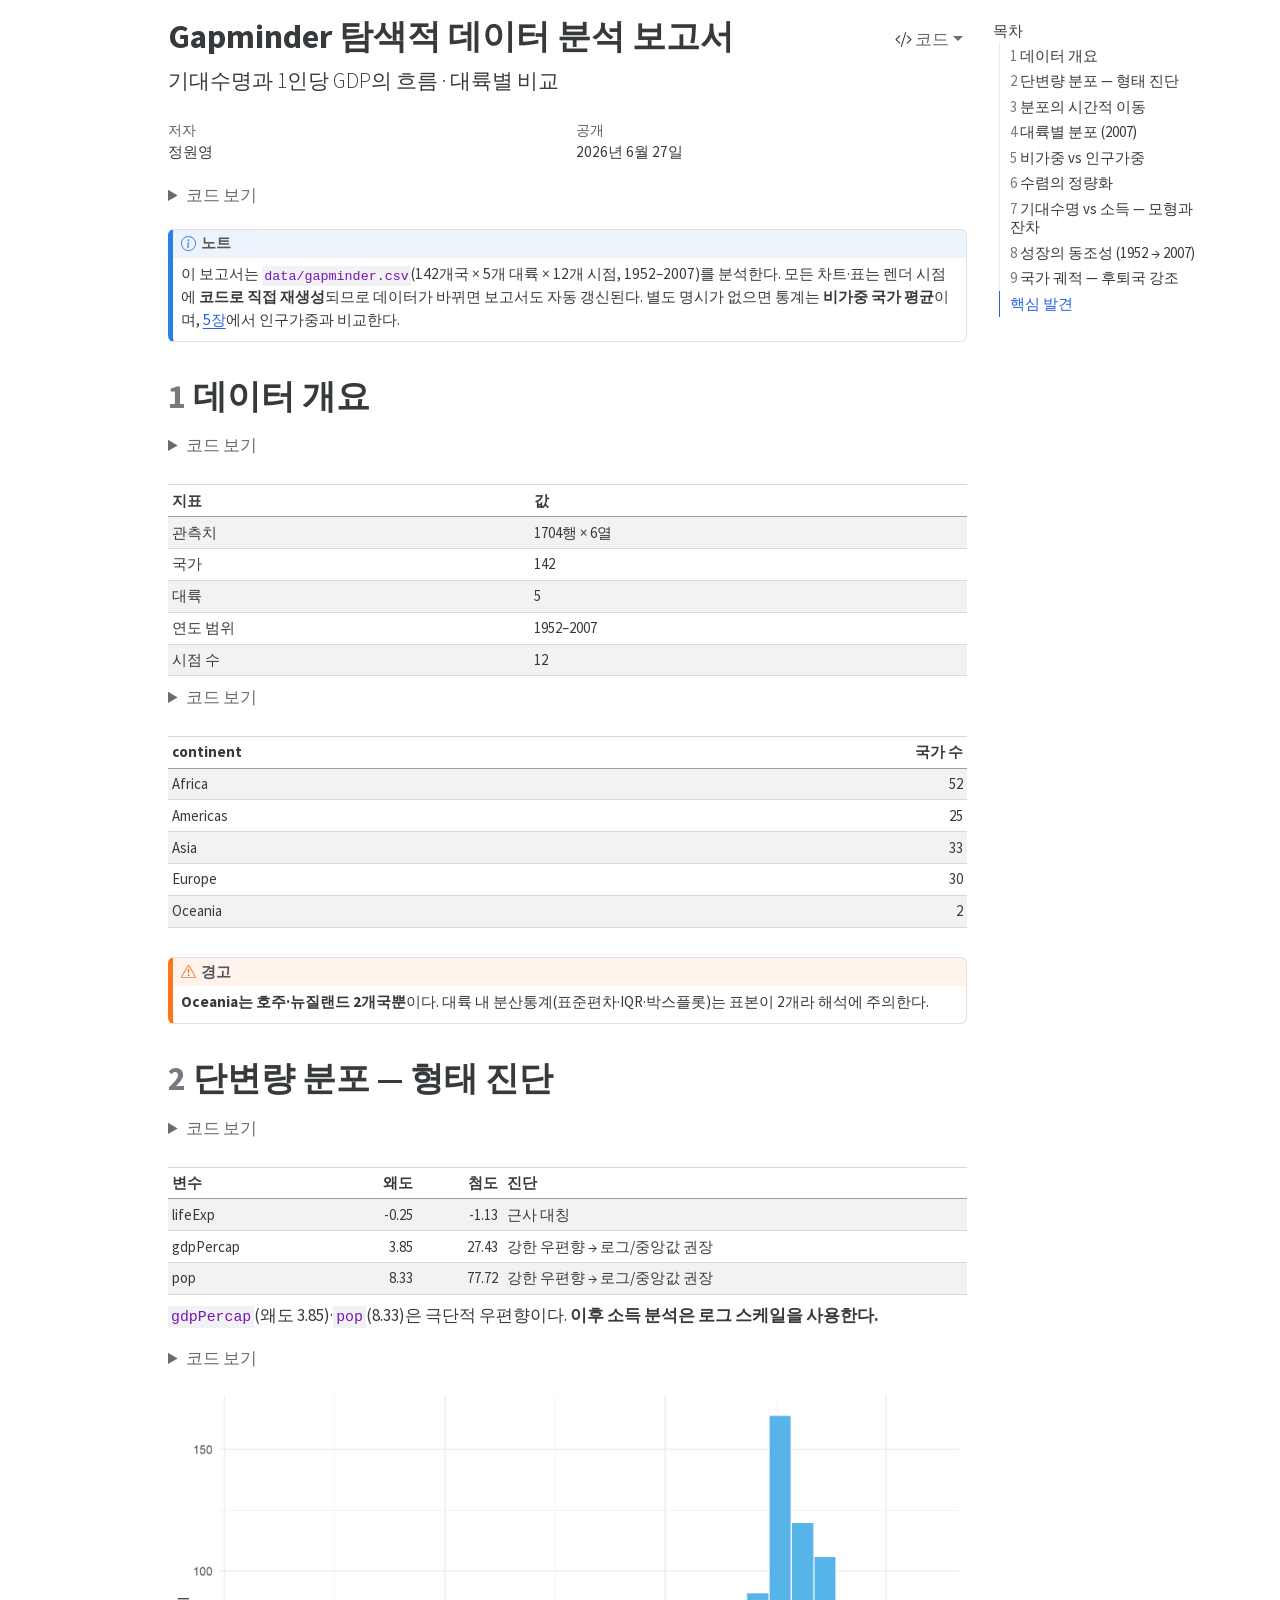
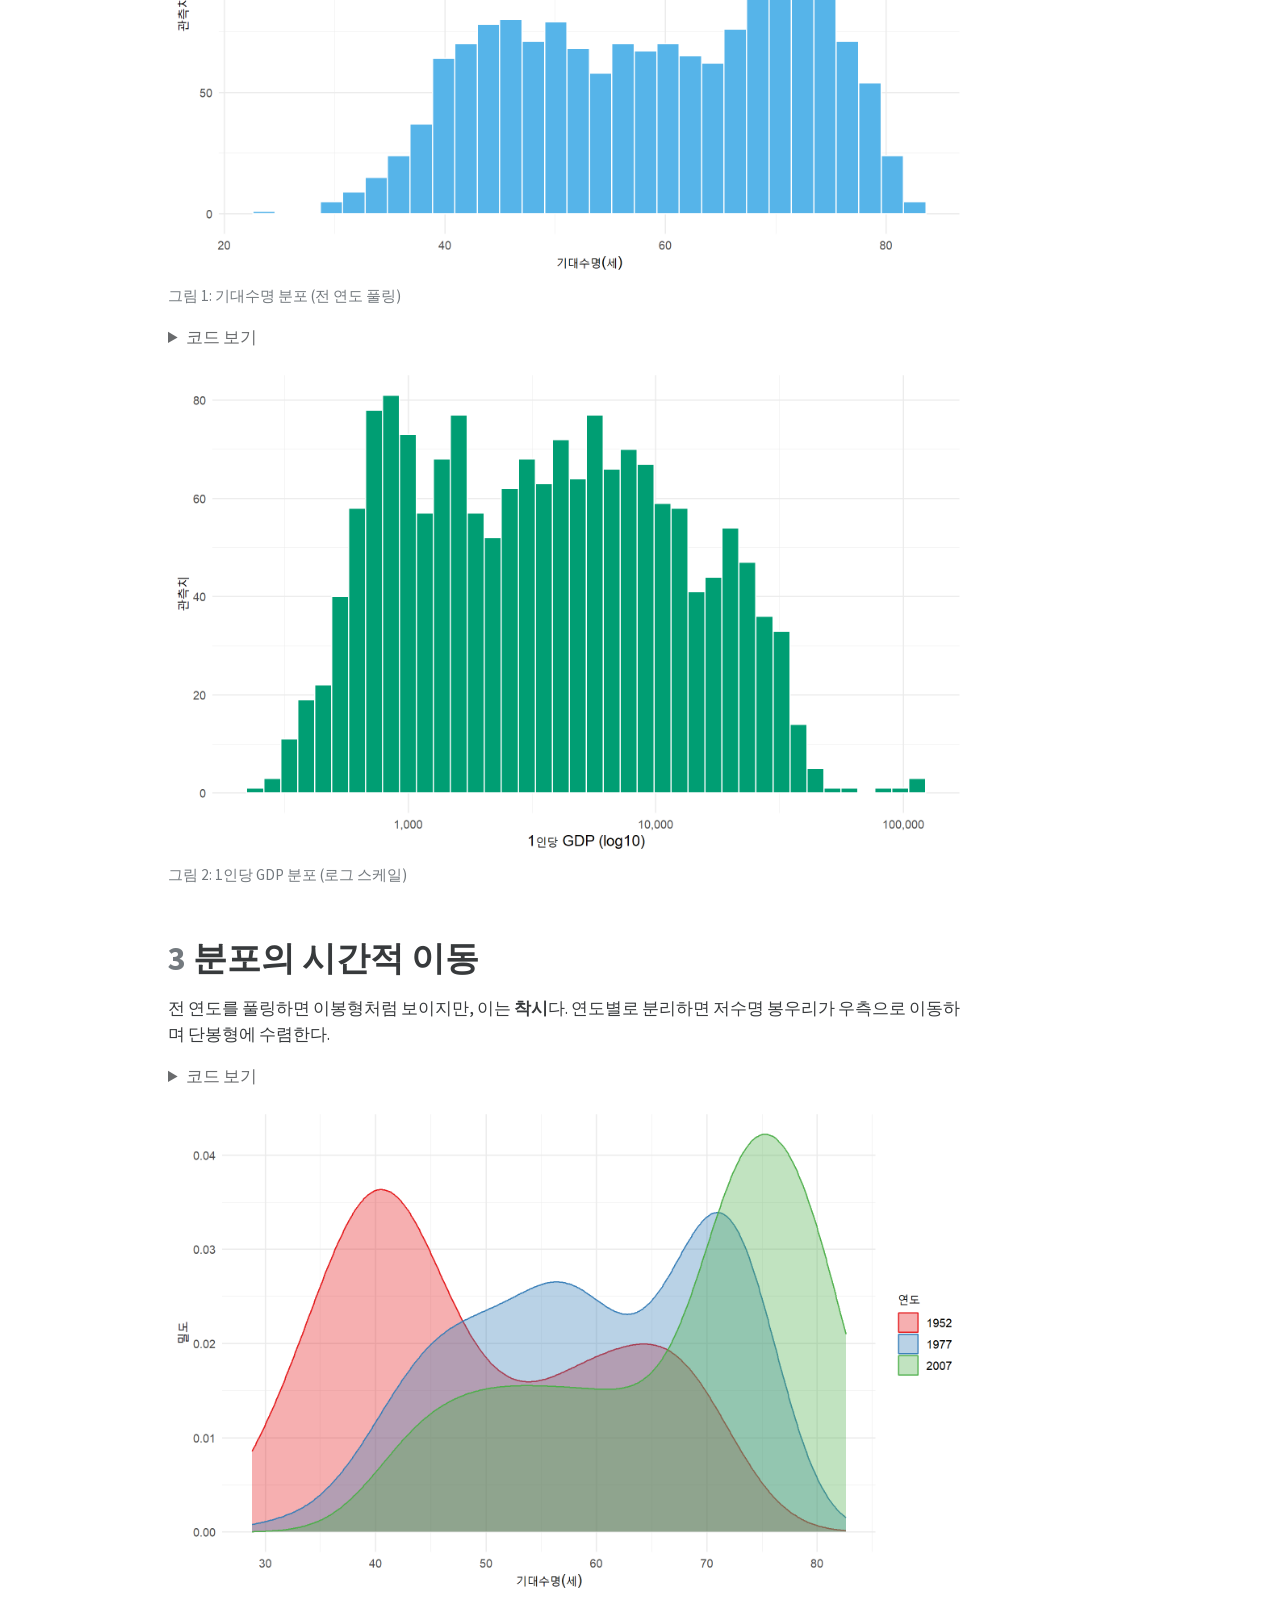
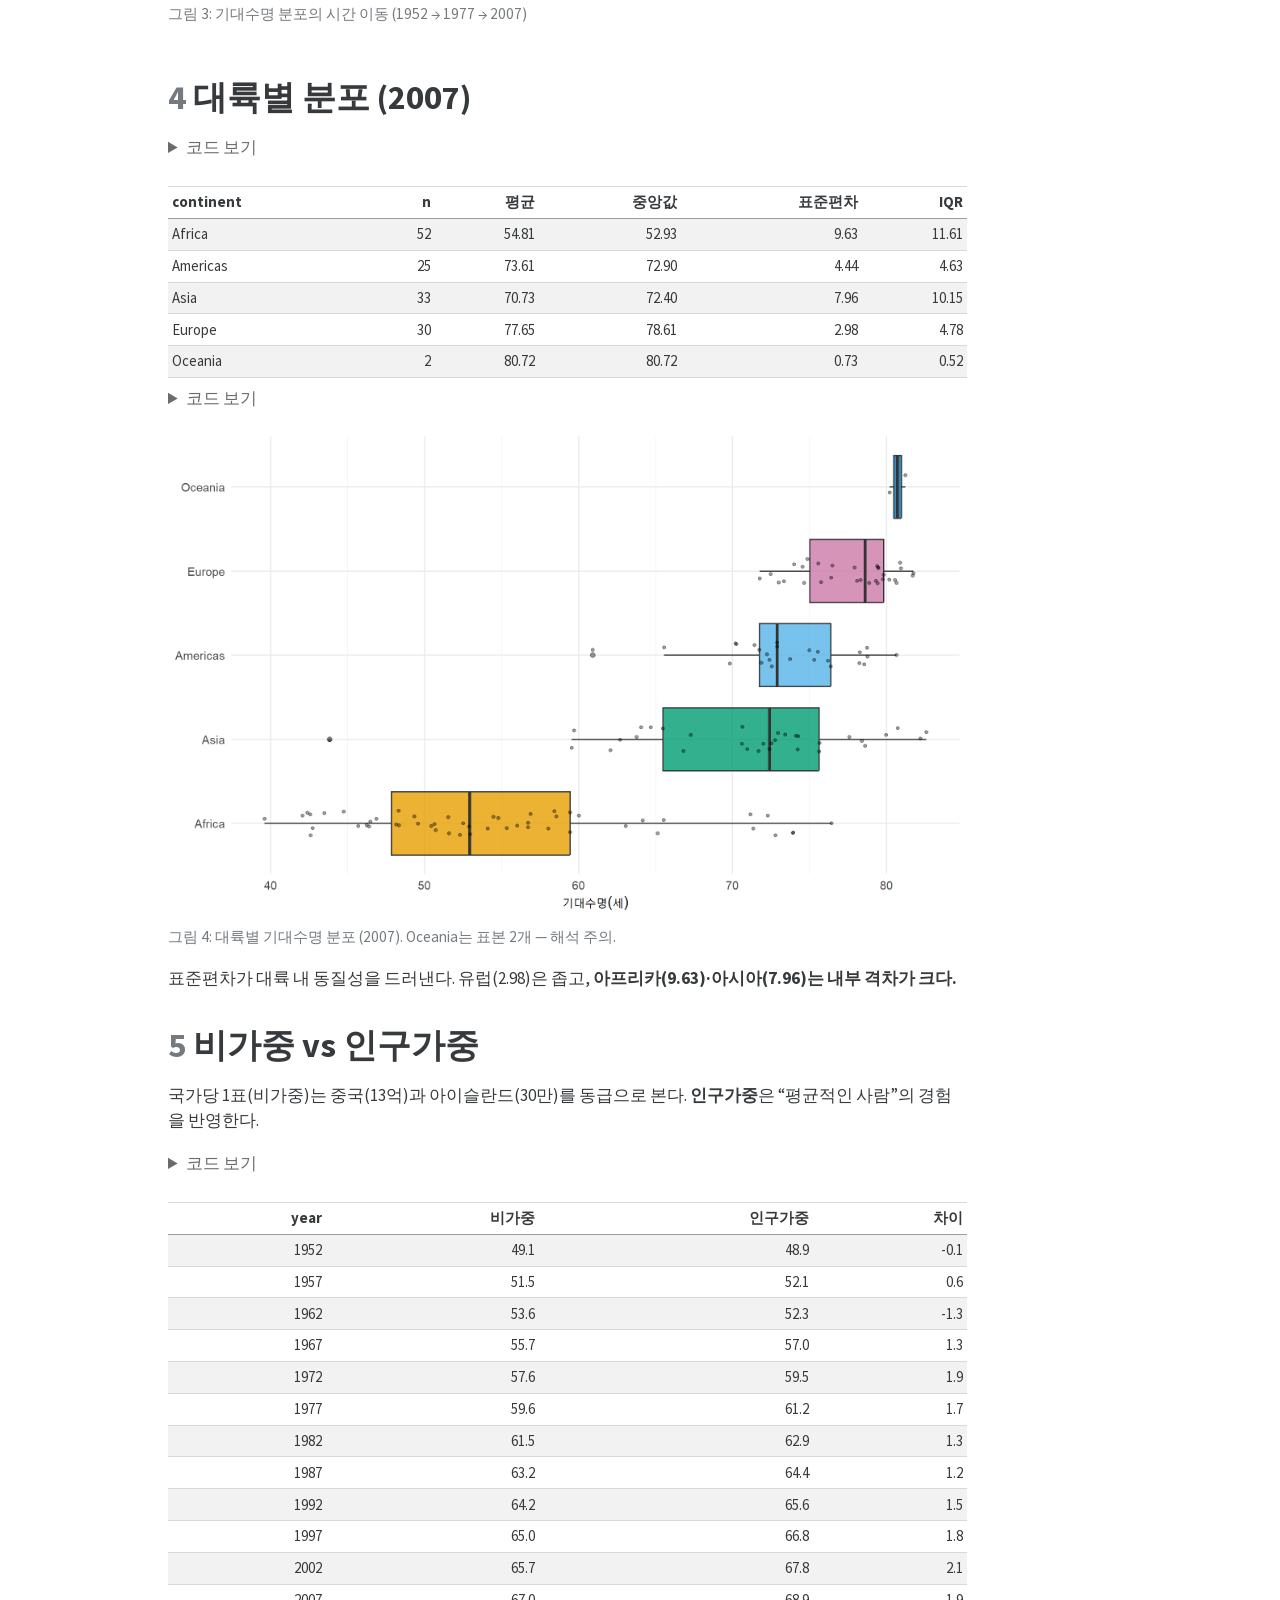
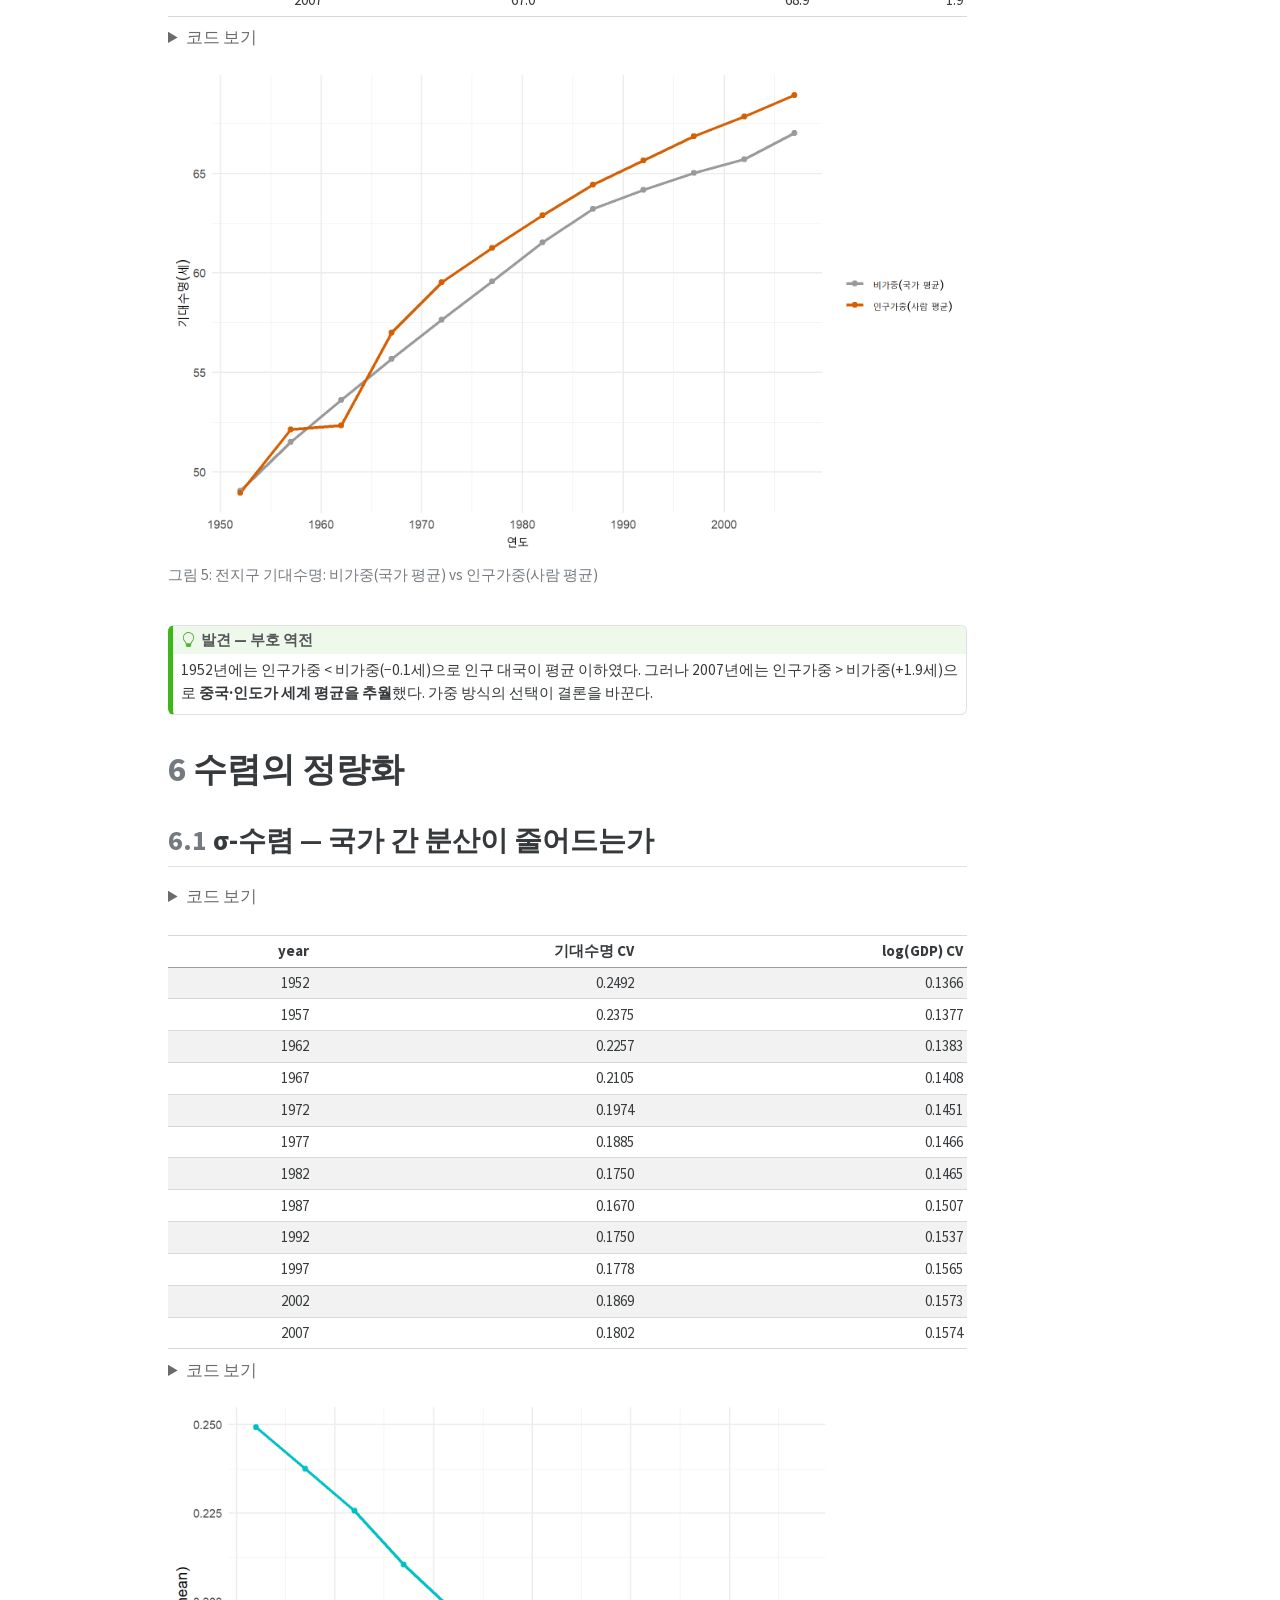
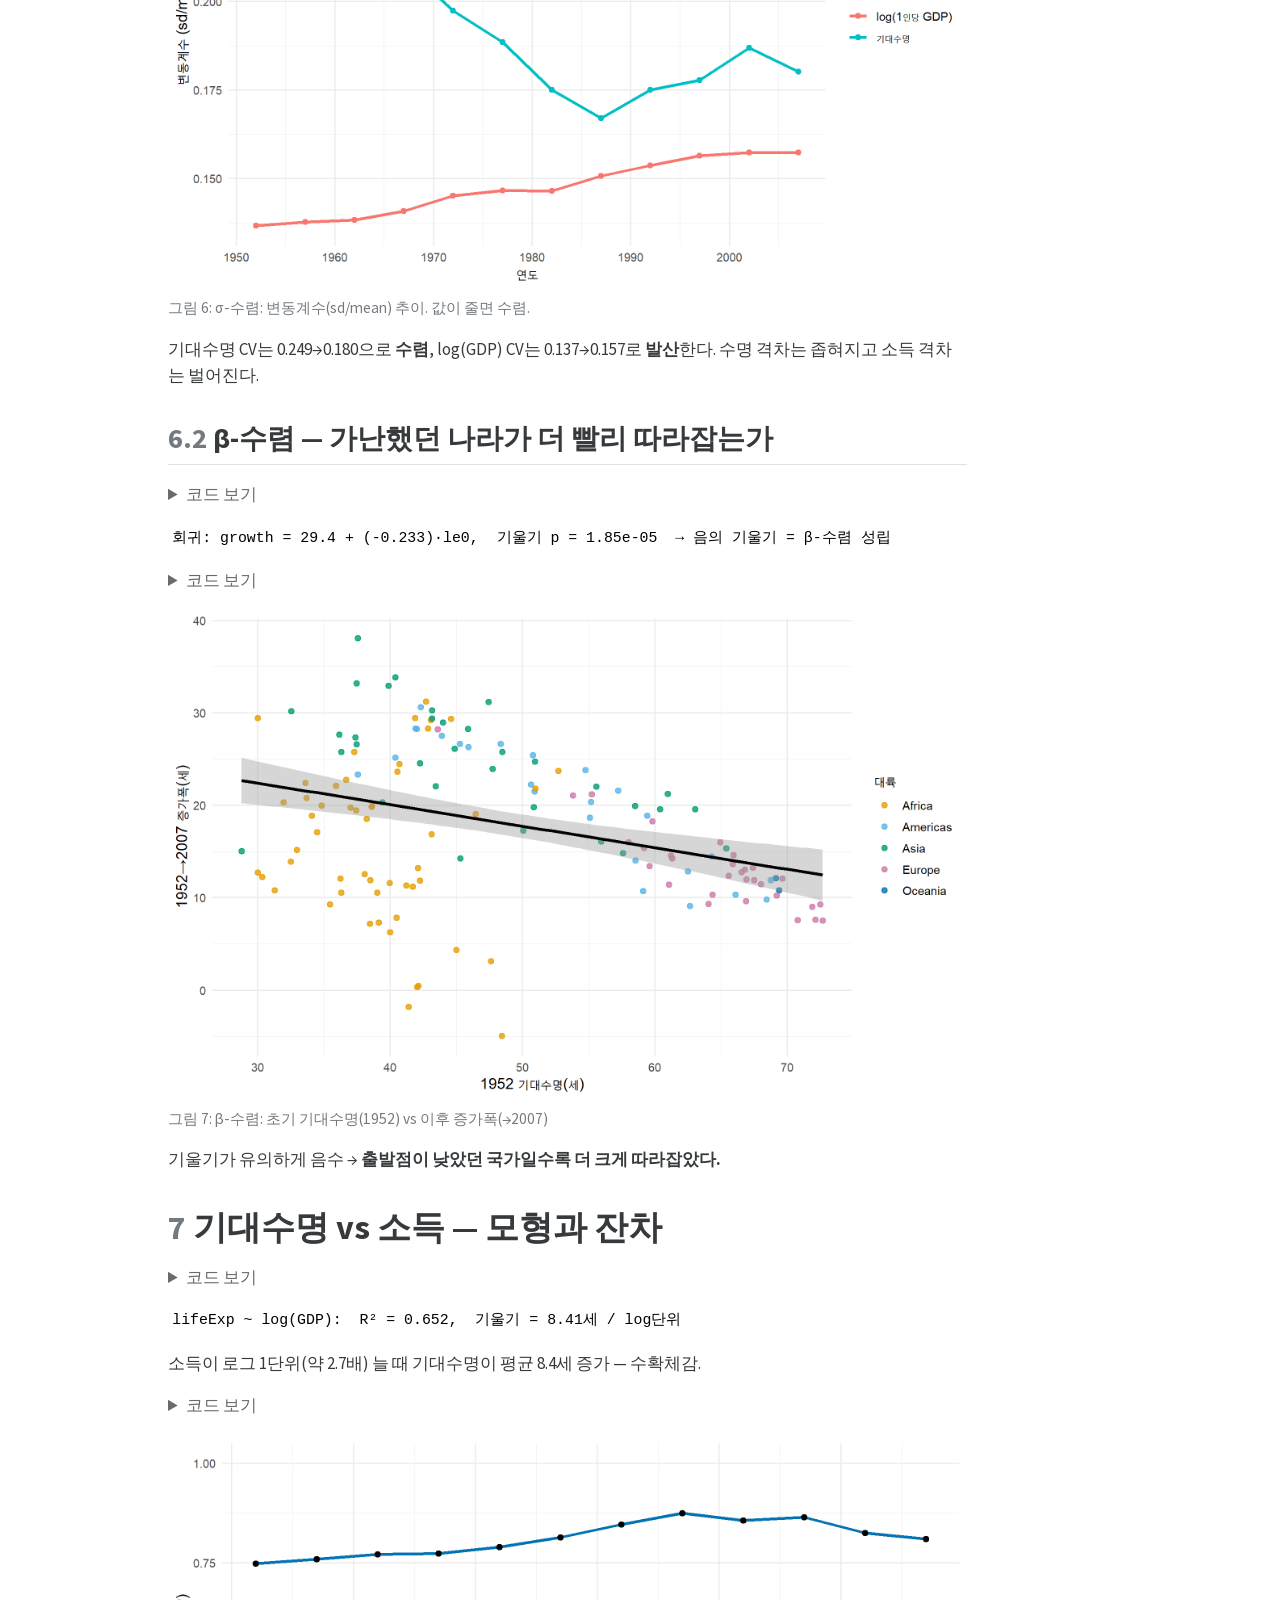
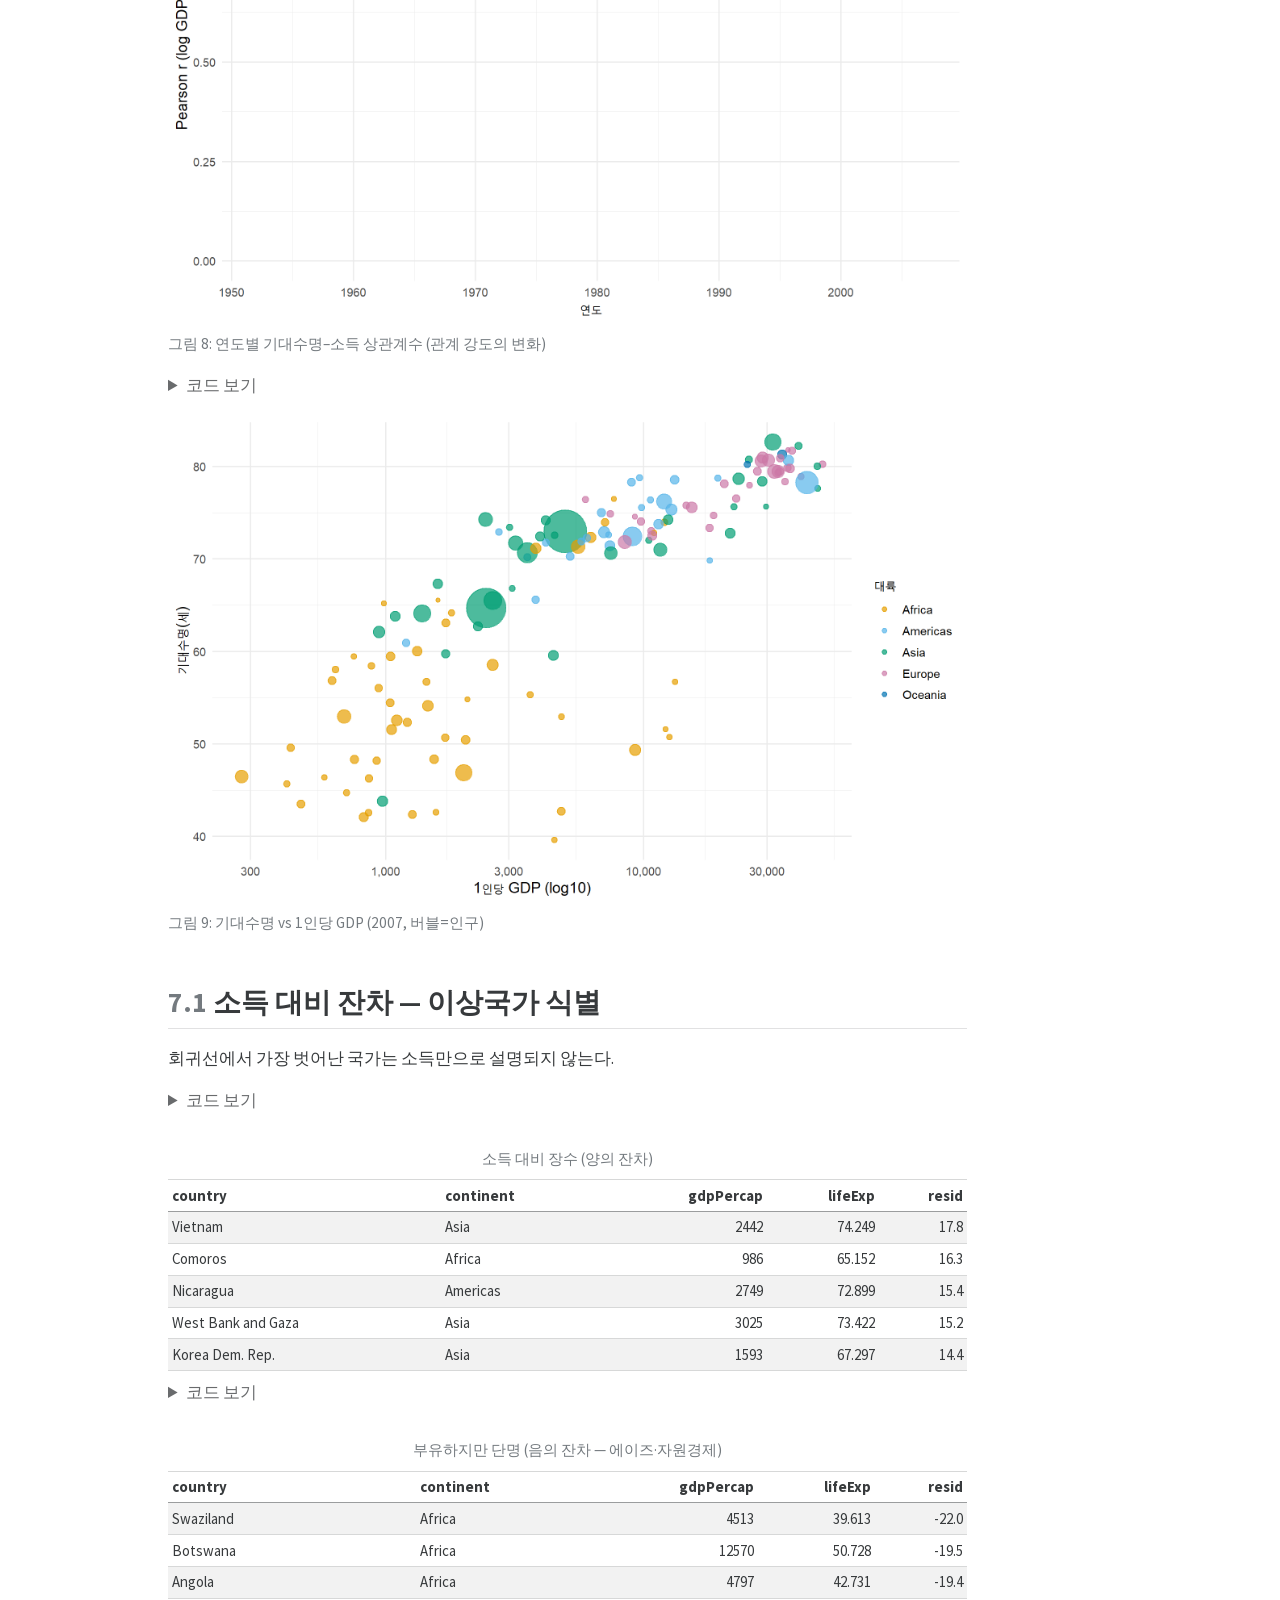
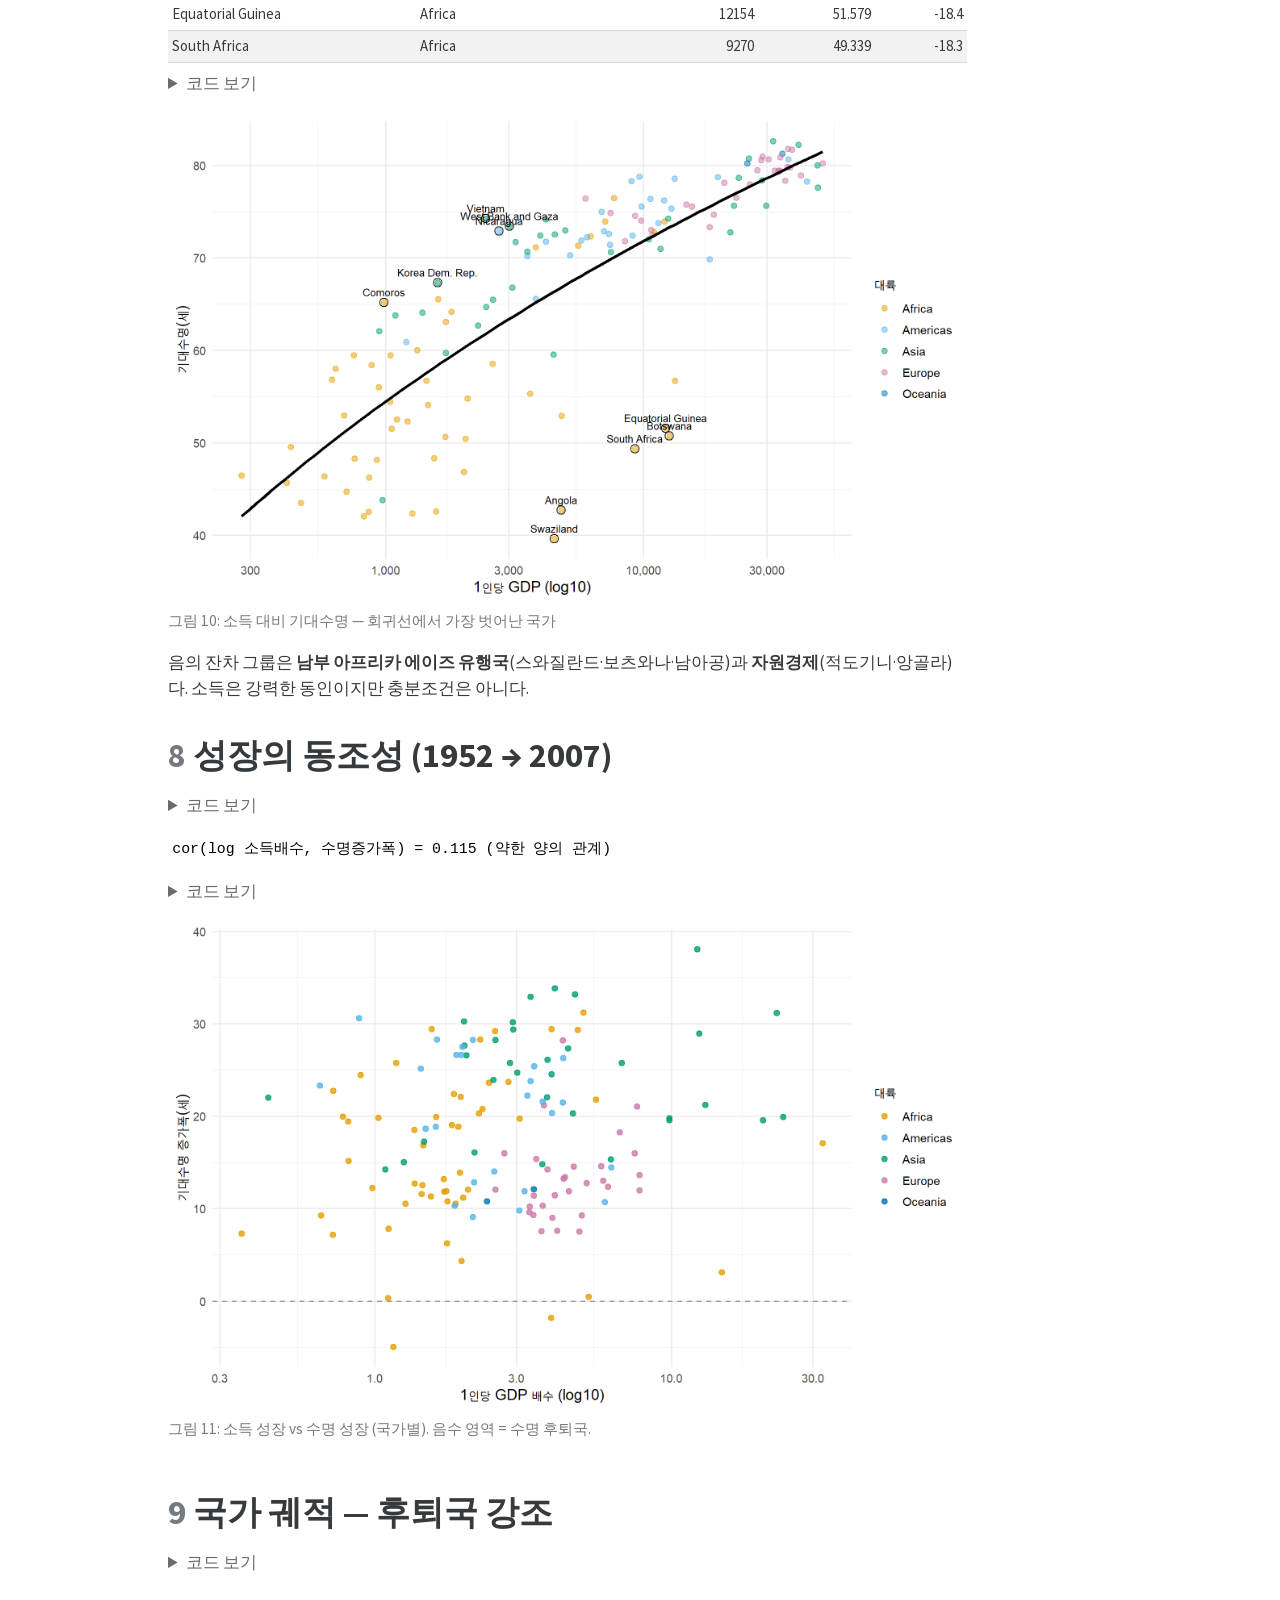
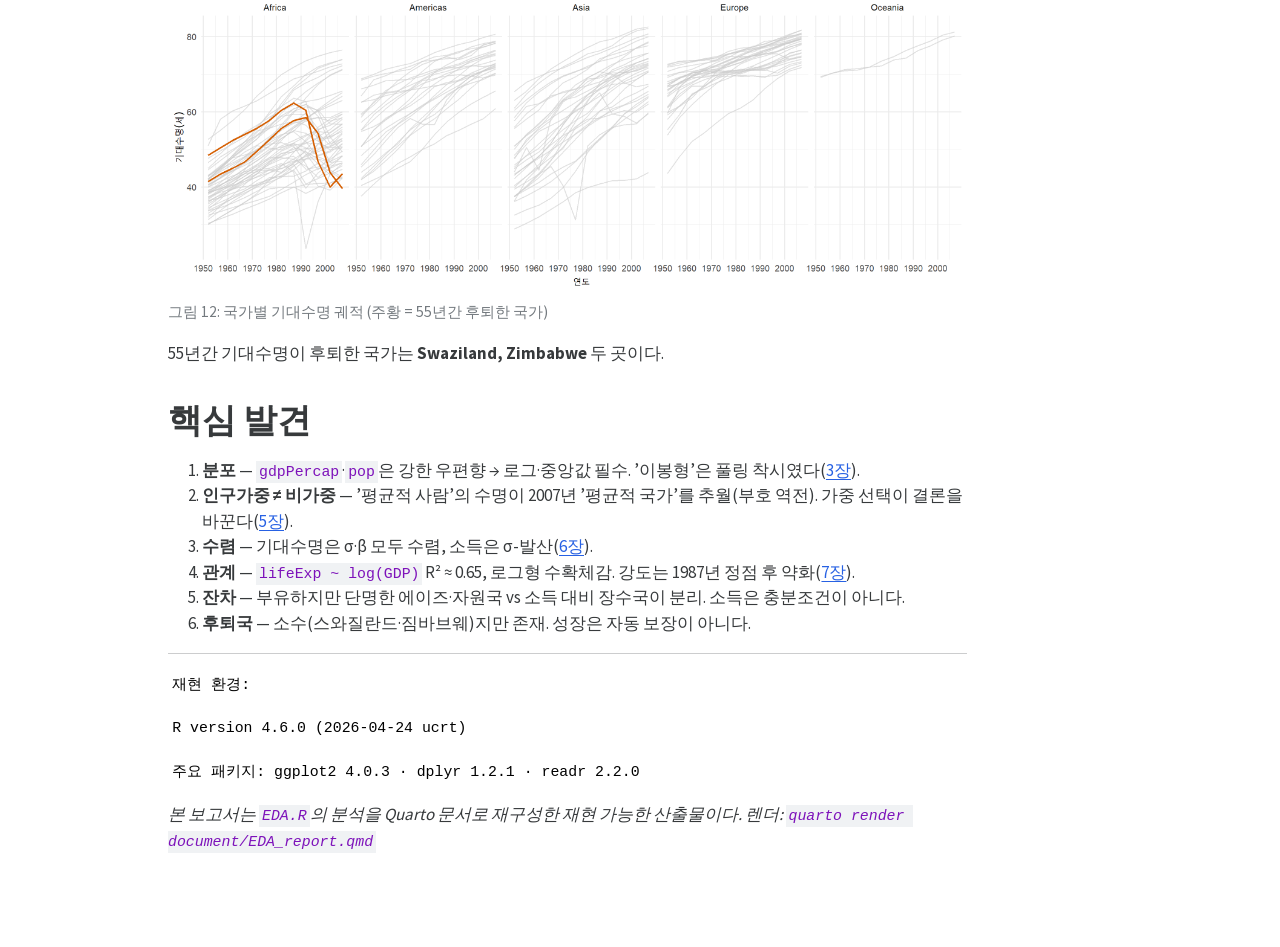
==== docs/document/EDA_report.html @ 9796dd52 "deploy: GitHub Pages용 랜딩 페이지(index) 추가 및 docs/ 배포 - index.qmd: KPI·결과물 바로가기·핵심 발견 랜딩 페이지 (docs/index" ====
<!DOCTYPE html>
<html xmlns="http://www.w3.org/1999/xhtml" lang="ko" xml:lang="ko"><head>

<meta charset="utf-8">
<meta name="generator" content="quarto-1.9.38">

<meta name="viewport" content="width=device-width, initial-scale=1.0, user-scalable=yes">

<meta name="author" content="정원영">

<title>Gapminder 탐색적 데이터 분석 보고서</title>
<style>

code{white-space: pre-wrap;}
span.smallcaps{font-variant: small-caps;}
div.columns{display: flex; gap: min(4vw, 1.5em);}
div.column{flex: auto; overflow-x: auto;}
div.hanging-indent{margin-left: 1.5em; text-indent: -1.5em;}
ul.task-list{list-style: none;}
ul.task-list li input[type="checkbox"] {
width: 0.8em;
margin: 0 0.8em 0.2em -1em;  vertical-align: middle;
}

html { -webkit-text-size-adjust: 100%; }
pre > code.sourceCode { white-space: pre; position: relative; }
pre > code.sourceCode > span { display: inline-block; line-height: 1.25; }
pre > code.sourceCode > span:empty { height: 1.2em; }
.sourceCode { overflow: visible; }
code.sourceCode > span { color: inherit; text-decoration: inherit; }
div.sourceCode { margin: 1em 0; }
pre.sourceCode { margin: 0; }
@media screen {
div.sourceCode { overflow: auto; }
}
@media print {
pre > code.sourceCode { white-space: pre-wrap; }
pre > code.sourceCode > span { text-indent: -5em; padding-left: 5em; }
}
pre.numberSource code
{ counter-reset: source-line 0; }
pre.numberSource code > span
{ position: relative; left: -4em; counter-increment: source-line; }
pre.numberSource code > span > a:first-child::before
{ content: counter(source-line);
position: relative; left: -1em; text-align: right; vertical-align: baseline;
border: none; display: inline-block;
-webkit-touch-callout: none; -webkit-user-select: none;
-khtml-user-select: none; -moz-user-select: none;
-ms-user-select: none; user-select: none;
padding: 0 4px; width: 4em;
}
pre.numberSource { margin-left: 3em; padding-left: 4px; }
div.sourceCode
{ }
@media screen {
pre > code.sourceCode > span > a:first-child::before { text-decoration: underline; }
}
</style>


<script>/*!
 * clipboard.js v2.0.11
 * https://clipboardjs.com/
 *
 * Licensed MIT © Zeno Rocha
 */
!function(t,e){"object"==typeof exports&&"object"==typeof module?module.exports=e():"function"==typeof define&&define.amd?define([],e):"object"==typeof exports?exports.ClipboardJS=e():t.ClipboardJS=e()}(this,function(){return n={686:function(t,e,n){"use strict";n.d(e,{default:function(){return b}});var e=n(279),i=n.n(e),e=n(370),u=n.n(e),e=n(817),r=n.n(e);function c(t){try{return document.execCommand(t)}catch(t){return}}var a=function(t){t=r()(t);return c("cut"),t};function o(t,e){var n,o,t=(n=t,o="rtl"===document.documentElement.getAttribute("dir"),(t=document.createElement("textarea")).style.fontSize="12pt",t.style.border="0",t.style.padding="0",t.style.margin="0",t.style.position="absolute",t.style[o?"right":"left"]="-9999px",o=window.pageYOffset||document.documentElement.scrollTop,t.style.top="".concat(o,"px"),t.setAttribute("readonly",""),t.value=n,t);return e.container.appendChild(t),e=r()(t),c("copy"),t.remove(),e}var f=function(t){var e=1<arguments.length&&void 0!==arguments[1]?arguments[1]:{container:document.body},n="";return"string"==typeof t?n=o(t,e):t instanceof HTMLInputElement&&!["text","search","url","tel","password"].includes(null==t?void 0:t.type)?n=o(t.value,e):(n=r()(t),c("copy")),n};function l(t){return(l="function"==typeof Symbol&&"symbol"==typeof Symbol.iterator?function(t){return typeof t}:function(t){return t&&"function"==typeof Symbol&&t.constructor===Symbol&&t!==Symbol.prototype?"symbol":typeof t})(t)}var s=function(){var t=0<arguments.length&&void 0!==arguments[0]?arguments[0]:{},e=t.action,n=void 0===e?"copy":e,o=t.container,e=t.target,t=t.text;if("copy"!==n&&"cut"!==n)throw new Error('Invalid "action" value, use either "copy" or "cut"');if(void 0!==e){if(!e||"object"!==l(e)||1!==e.nodeType)throw new Error('Invalid "target" value, use a valid Element');if("copy"===n&&e.hasAttribute("disabled"))throw new Error('Invalid "target" attribute. Please use "readonly" instead of "disabled" attribute');if("cut"===n&&(e.hasAttribute("readonly")||e.hasAttribute("disabled")))throw new Error('Invalid "target" attribute. You can\'t cut text from elements with "readonly" or "disabled" attributes')}return t?f(t,{container:o}):e?"cut"===n?a(e):f(e,{container:o}):void 0};function p(t){return(p="function"==typeof Symbol&&"symbol"==typeof Symbol.iterator?function(t){return typeof t}:function(t){return t&&"function"==typeof Symbol&&t.constructor===Symbol&&t!==Symbol.prototype?"symbol":typeof t})(t)}function d(t,e){for(var n=0;n<e.length;n++){var o=e[n];o.enumerable=o.enumerable||!1,o.configurable=!0,"value"in o&&(o.writable=!0),Object.defineProperty(t,o.key,o)}}function y(t,e){return(y=Object.setPrototypeOf||function(t,e){return t.__proto__=e,t})(t,e)}function h(n){var o=function(){if("undefined"==typeof Reflect||!Reflect.construct)return!1;if(Reflect.construct.sham)return!1;if("function"==typeof Proxy)return!0;try{return Date.prototype.toString.call(Reflect.construct(Date,[],function(){})),!0}catch(t){return!1}}();return function(){var t,e=v(n);return t=o?(t=v(this).constructor,Reflect.construct(e,arguments,t)):e.apply(this,arguments),e=this,!(t=t)||"object"!==p(t)&&"function"!=typeof t?function(t){if(void 0!==t)return t;throw new ReferenceError("this hasn't been initialised - super() hasn't been called")}(e):t}}function v(t){return(v=Object.setPrototypeOf?Object.getPrototypeOf:function(t){return t.__proto__||Object.getPrototypeOf(t)})(t)}function m(t,e){t="data-clipboard-".concat(t);if(e.hasAttribute(t))return e.getAttribute(t)}var b=function(){!function(t,e){if("function"!=typeof e&&null!==e)throw new TypeError("Super expression must either be null or a function");t.prototype=Object.create(e&&e.prototype,{constructor:{value:t,writable:!0,configurable:!0}}),e&&y(t,e)}(r,i());var t,e,n,o=h(r);function r(t,e){var n;return function(t){if(!(t instanceof r))throw new TypeError("Cannot call a class as a function")}(this),(n=o.call(this)).resolveOptions(e),n.listenClick(t),n}return t=r,n=[{key:"copy",value:function(t){var e=1<arguments.length&&void 0!==arguments[1]?arguments[1]:{container:document.body};return f(t,e)}},{key:"cut",value:function(t){return a(t)}},{key:"isSupported",value:function(){var t=0<arguments.length&&void 0!==arguments[0]?arguments[0]:["copy","cut"],t="string"==typeof t?[t]:t,e=!!document.queryCommandSupported;return t.forEach(function(t){e=e&&!!document.queryCommandSupported(t)}),e}}],(e=[{key:"resolveOptions",value:function(){var t=0<arguments.length&&void 0!==arguments[0]?arguments[0]:{};this.action="function"==typeof t.action?t.action:this.defaultAction,this.target="function"==typeof t.target?t.target:this.defaultTarget,this.text="function"==typeof t.text?t.text:this.defaultText,this.container="object"===p(t.container)?t.container:document.body}},{key:"listenClick",value:function(t){var e=this;this.listener=u()(t,"click",function(t){return e.onClick(t)})}},{key:"onClick",value:function(t){var e=t.delegateTarget||t.currentTarget,n=this.action(e)||"copy",t=s({action:n,container:this.container,target:this.target(e),text:this.text(e)});this.emit(t?"success":"error",{action:n,text:t,trigger:e,clearSelection:function(){e&&e.focus(),window.getSelection().removeAllRanges()}})}},{key:"defaultAction",value:function(t){return m("action",t)}},{key:"defaultTarget",value:function(t){t=m("target",t);if(t)return document.querySelector(t)}},{key:"defaultText",value:function(t){return m("text",t)}},{key:"destroy",value:function(){this.listener.destroy()}}])&&d(t.prototype,e),n&&d(t,n),r}()},828:function(t){var e;"undefined"==typeof Element||Element.prototype.matches||((e=Element.prototype).matches=e.matchesSelector||e.mozMatchesSelector||e.msMatchesSelector||e.oMatchesSelector||e.webkitMatchesSelector),t.exports=function(t,e){for(;t&&9!==t.nodeType;){if("function"==typeof t.matches&&t.matches(e))return t;t=t.parentNode}}},438:function(t,e,n){var u=n(828);function i(t,e,n,o,r){var i=function(e,n,t,o){return function(t){t.delegateTarget=u(t.target,n),t.delegateTarget&&o.call(e,t)}}.apply(this,arguments);return t.addEventListener(n,i,r),{destroy:function(){t.removeEventListener(n,i,r)}}}t.exports=function(t,e,n,o,r){return"function"==typeof t.addEventListener?i.apply(null,arguments):"function"==typeof n?i.bind(null,document).apply(null,arguments):("string"==typeof t&&(t=document.querySelectorAll(t)),Array.prototype.map.call(t,function(t){return i(t,e,n,o,r)}))}},879:function(t,n){n.node=function(t){return void 0!==t&&t instanceof HTMLElement&&1===t.nodeType},n.nodeList=function(t){var e=Object.prototype.toString.call(t);return void 0!==t&&("[object NodeList]"===e||"[object HTMLCollection]"===e)&&"length"in t&&(0===t.length||n.node(t[0]))},n.string=function(t){return"string"==typeof t||t instanceof String},n.fn=function(t){return"[object Function]"===Object.prototype.toString.call(t)}},370:function(t,e,n){var f=n(879),l=n(438);t.exports=function(t,e,n){if(!t&&!e&&!n)throw new Error("Missing required arguments");if(!f.string(e))throw new TypeError("Second argument must be a String");if(!f.fn(n))throw new TypeError("Third argument must be a Function");if(f.node(t))return c=e,a=n,(u=t).addEventListener(c,a),{destroy:function(){u.removeEventListener(c,a)}};if(f.nodeList(t))return o=t,r=e,i=n,Array.prototype.forEach.call(o,function(t){t.addEventListener(r,i)}),{destroy:function(){Array.prototype.forEach.call(o,function(t){t.removeEventListener(r,i)})}};if(f.string(t))return t=t,e=e,n=n,l(document.body,t,e,n);throw new TypeError("First argument must be a String, HTMLElement, HTMLCollection, or NodeList");var o,r,i,u,c,a}},817:function(t){t.exports=function(t){var e,n="SELECT"===t.nodeName?(t.focus(),t.value):"INPUT"===t.nodeName||"TEXTAREA"===t.nodeName?((e=t.hasAttribute("readonly"))||t.setAttribute("readonly",""),t.select(),t.setSelectionRange(0,t.value.length),e||t.removeAttribute("readonly"),t.value):(t.hasAttribute("contenteditable")&&t.focus(),n=window.getSelection(),(e=document.createRange()).selectNodeContents(t),n.removeAllRanges(),n.addRange(e),n.toString());return n}},279:function(t){function e(){}e.prototype={on:function(t,e,n){var o=this.e||(this.e={});return(o[t]||(o[t]=[])).push({fn:e,ctx:n}),this},once:function(t,e,n){var o=this;function r(){o.off(t,r),e.apply(n,arguments)}return r._=e,this.on(t,r,n)},emit:function(t){for(var e=[].slice.call(arguments,1),n=((this.e||(this.e={}))[t]||[]).slice(),o=0,r=n.length;o<r;o++)n[o].fn.apply(n[o].ctx,e);return this},off:function(t,e){var n=this.e||(this.e={}),o=n[t],r=[];if(o&&e)for(var i=0,u=o.length;i<u;i++)o[i].fn!==e&&o[i].fn._!==e&&r.push(o[i]);return r.length?n[t]=r:delete n[t],this}},t.exports=e,t.exports.TinyEmitter=e}},r={},o.n=function(t){var e=t&&t.__esModule?function(){return t.default}:function(){return t};return o.d(e,{a:e}),e},o.d=function(t,e){for(var n in e)o.o(e,n)&&!o.o(t,n)&&Object.defineProperty(t,n,{enumerable:!0,get:e[n]})},o.o=function(t,e){return Object.prototype.hasOwnProperty.call(t,e)},o(686).default;function o(t){if(r[t])return r[t].exports;var e=r[t]={exports:{}};return n[t](e,e.exports,o),e.exports}var n,r});</script>
<script src="[data-uri]" type="module"></script>
<script src="[data-uri]" type="module"></script>
<script>/**
 * @popperjs/core v2.11.7 - MIT License
 */

!function(e,t){"object"==typeof exports&&"undefined"!=typeof module?t(exports):"function"==typeof define&&define.amd?define(["exports"],t):t((e="undefined"!=typeof globalThis?globalThis:e||self).Popper={})}(this,(function(e){"use strict";function t(e){if(null==e)return window;if("[object Window]"!==e.toString()){var t=e.ownerDocument;return t&&t.defaultView||window}return e}function n(e){return e instanceof t(e).Element||e instanceof Element}function r(e){return e instanceof t(e).HTMLElement||e instanceof HTMLElement}function o(e){return"undefined"!=typeof ShadowRoot&&(e instanceof t(e).ShadowRoot||e instanceof ShadowRoot)}var i=Math.max,a=Math.min,s=Math.round;function f(){var e=navigator.userAgentData;return null!=e&&e.brands&&Array.isArray(e.brands)?e.brands.map((function(e){return e.brand+"/"+e.version})).join(" "):navigator.userAgent}function c(){return!/^((?!chrome|android).)*safari/i.test(f())}function p(e,o,i){void 0===o&&(o=!1),void 0===i&&(i=!1);var a=e.getBoundingClientRect(),f=1,p=1;o&&r(e)&&(f=e.offsetWidth>0&&s(a.width)/e.offsetWidth||1,p=e.offsetHeight>0&&s(a.height)/e.offsetHeight||1);var u=(n(e)?t(e):window).visualViewport,l=!c()&&i,d=(a.left+(l&&u?u.offsetLeft:0))/f,h=(a.top+(l&&u?u.offsetTop:0))/p,m=a.width/f,v=a.height/p;return{width:m,height:v,top:h,right:d+m,bottom:h+v,left:d,x:d,y:h}}function u(e){var n=t(e);return{scrollLeft:n.pageXOffset,scrollTop:n.pageYOffset}}function l(e){return e?(e.nodeName||"").toLowerCase():null}function d(e){return((n(e)?e.ownerDocument:e.document)||window.document).documentElement}function h(e){return p(d(e)).left+u(e).scrollLeft}function m(e){return t(e).getComputedStyle(e)}function v(e){var t=m(e),n=t.overflow,r=t.overflowX,o=t.overflowY;return/auto|scroll|overlay|hidden/.test(n+o+r)}function y(e,n,o){void 0===o&&(o=!1);var i,a,f=r(n),c=r(n)&&function(e){var t=e.getBoundingClientRect(),n=s(t.width)/e.offsetWidth||1,r=s(t.height)/e.offsetHeight||1;return 1!==n||1!==r}(n),m=d(n),y=p(e,c,o),g={scrollLeft:0,scrollTop:0},b={x:0,y:0};return(f||!f&&!o)&&(("body"!==l(n)||v(m))&&(g=(i=n)!==t(i)&&r(i)?{scrollLeft:(a=i).scrollLeft,scrollTop:a.scrollTop}:u(i)),r(n)?((b=p(n,!0)).x+=n.clientLeft,b.y+=n.clientTop):m&&(b.x=h(m))),{x:y.left+g.scrollLeft-b.x,y:y.top+g.scrollTop-b.y,width:y.width,height:y.height}}function g(e){var t=p(e),n=e.offsetWidth,r=e.offsetHeight;return Math.abs(t.width-n)<=1&&(n=t.width),Math.abs(t.height-r)<=1&&(r=t.height),{x:e.offsetLeft,y:e.offsetTop,width:n,height:r}}function b(e){return"html"===l(e)?e:e.assignedSlot||e.parentNode||(o(e)?e.host:null)||d(e)}function x(e){return["html","body","#document"].indexOf(l(e))>=0?e.ownerDocument.body:r(e)&&v(e)?e:x(b(e))}function w(e,n){var r;void 0===n&&(n=[]);var o=x(e),i=o===(null==(r=e.ownerDocument)?void 0:r.body),a=t(o),s=i?[a].concat(a.visualViewport||[],v(o)?o:[]):o,f=n.concat(s);return i?f:f.concat(w(b(s)))}function O(e){return["table","td","th"].indexOf(l(e))>=0}function j(e){return r(e)&&"fixed"!==m(e).position?e.offsetParent:null}function E(e){for(var n=t(e),i=j(e);i&&O(i)&&"static"===m(i).position;)i=j(i);return i&&("html"===l(i)||"body"===l(i)&&"static"===m(i).position)?n:i||function(e){var t=/firefox/i.test(f());if(/Trident/i.test(f())&&r(e)&&"fixed"===m(e).position)return null;var n=b(e);for(o(n)&&(n=n.host);r(n)&&["html","body"].indexOf(l(n))<0;){var i=m(n);if("none"!==i.transform||"none"!==i.perspective||"paint"===i.contain||-1!==["transform","perspective"].indexOf(i.willChange)||t&&"filter"===i.willChange||t&&i.filter&&"none"!==i.filter)return n;n=n.parentNode}return null}(e)||n}var D="top",A="bottom",L="right",P="left",M="auto",k=[D,A,L,P],W="start",B="end",H="viewport",T="popper",R=k.reduce((function(e,t){return e.concat([t+"-"+W,t+"-"+B])}),[]),S=[].concat(k,[M]).reduce((function(e,t){return e.concat([t,t+"-"+W,t+"-"+B])}),[]),V=["beforeRead","read","afterRead","beforeMain","main","afterMain","beforeWrite","write","afterWrite"];function q(e){var t=new Map,n=new Set,r=[];function o(e){n.add(e.name),[].concat(e.requires||[],e.requiresIfExists||[]).forEach((function(e){if(!n.has(e)){var r=t.get(e);r&&o(r)}})),r.push(e)}return e.forEach((function(e){t.set(e.name,e)})),e.forEach((function(e){n.has(e.name)||o(e)})),r}function C(e){return e.split("-")[0]}function N(e,t){var n=t.getRootNode&&t.getRootNode();if(e.contains(t))return!0;if(n&&o(n)){var r=t;do{if(r&&e.isSameNode(r))return!0;r=r.parentNode||r.host}while(r)}return!1}function I(e){return Object.assign({},e,{left:e.x,top:e.y,right:e.x+e.width,bottom:e.y+e.height})}function _(e,r,o){return r===H?I(function(e,n){var r=t(e),o=d(e),i=r.visualViewport,a=o.clientWidth,s=o.clientHeight,f=0,p=0;if(i){a=i.width,s=i.height;var u=c();(u||!u&&"fixed"===n)&&(f=i.offsetLeft,p=i.offsetTop)}return{width:a,height:s,x:f+h(e),y:p}}(e,o)):n(r)?function(e,t){var n=p(e,!1,"fixed"===t);return n.top=n.top+e.clientTop,n.left=n.left+e.clientLeft,n.bottom=n.top+e.clientHeight,n.right=n.left+e.clientWidth,n.width=e.clientWidth,n.height=e.clientHeight,n.x=n.left,n.y=n.top,n}(r,o):I(function(e){var t,n=d(e),r=u(e),o=null==(t=e.ownerDocument)?void 0:t.body,a=i(n.scrollWidth,n.clientWidth,o?o.scrollWidth:0,o?o.clientWidth:0),s=i(n.scrollHeight,n.clientHeight,o?o.scrollHeight:0,o?o.clientHeight:0),f=-r.scrollLeft+h(e),c=-r.scrollTop;return"rtl"===m(o||n).direction&&(f+=i(n.clientWidth,o?o.clientWidth:0)-a),{width:a,height:s,x:f,y:c}}(d(e)))}function F(e,t,o,s){var f="clippingParents"===t?function(e){var t=w(b(e)),o=["absolute","fixed"].indexOf(m(e).position)>=0&&r(e)?E(e):e;return n(o)?t.filter((function(e){return n(e)&&N(e,o)&&"body"!==l(e)})):[]}(e):[].concat(t),c=[].concat(f,[o]),p=c[0],u=c.reduce((function(t,n){var r=_(e,n,s);return t.top=i(r.top,t.top),t.right=a(r.right,t.right),t.bottom=a(r.bottom,t.bottom),t.left=i(r.left,t.left),t}),_(e,p,s));return u.width=u.right-u.left,u.height=u.bottom-u.top,u.x=u.left,u.y=u.top,u}function U(e){return e.split("-")[1]}function z(e){return["top","bottom"].indexOf(e)>=0?"x":"y"}function X(e){var t,n=e.reference,r=e.element,o=e.placement,i=o?C(o):null,a=o?U(o):null,s=n.x+n.width/2-r.width/2,f=n.y+n.height/2-r.height/2;switch(i){case D:t={x:s,y:n.y-r.height};break;case A:t={x:s,y:n.y+n.height};break;case L:t={x:n.x+n.width,y:f};break;case P:t={x:n.x-r.width,y:f};break;default:t={x:n.x,y:n.y}}var c=i?z(i):null;if(null!=c){var p="y"===c?"height":"width";switch(a){case W:t[c]=t[c]-(n[p]/2-r[p]/2);break;case B:t[c]=t[c]+(n[p]/2-r[p]/2)}}return t}function Y(e){return Object.assign({},{top:0,right:0,bottom:0,left:0},e)}function G(e,t){return t.reduce((function(t,n){return t[n]=e,t}),{})}function J(e,t){void 0===t&&(t={});var r=t,o=r.placement,i=void 0===o?e.placement:o,a=r.strategy,s=void 0===a?e.strategy:a,f=r.boundary,c=void 0===f?"clippingParents":f,u=r.rootBoundary,l=void 0===u?H:u,h=r.elementContext,m=void 0===h?T:h,v=r.altBoundary,y=void 0!==v&&v,g=r.padding,b=void 0===g?0:g,x=Y("number"!=typeof b?b:G(b,k)),w=m===T?"reference":T,O=e.rects.popper,j=e.elements[y?w:m],E=F(n(j)?j:j.contextElement||d(e.elements.popper),c,l,s),P=p(e.elements.reference),M=X({reference:P,element:O,strategy:"absolute",placement:i}),W=I(Object.assign({},O,M)),B=m===T?W:P,R={top:E.top-B.top+x.top,bottom:B.bottom-E.bottom+x.bottom,left:E.left-B.left+x.left,right:B.right-E.right+x.right},S=e.modifiersData.offset;if(m===T&&S){var V=S[i];Object.keys(R).forEach((function(e){var t=[L,A].indexOf(e)>=0?1:-1,n=[D,A].indexOf(e)>=0?"y":"x";R[e]+=V[n]*t}))}return R}var K={placement:"bottom",modifiers:[],strategy:"absolute"};function Q(){for(var e=arguments.length,t=new Array(e),n=0;n<e;n++)t[n]=arguments[n];return!t.some((function(e){return!(e&&"function"==typeof e.getBoundingClientRect)}))}function Z(e){void 0===e&&(e={});var t=e,r=t.defaultModifiers,o=void 0===r?[]:r,i=t.defaultOptions,a=void 0===i?K:i;return function(e,t,r){void 0===r&&(r=a);var i,s,f={placement:"bottom",orderedModifiers:[],options:Object.assign({},K,a),modifiersData:{},elements:{reference:e,popper:t},attributes:{},styles:{}},c=[],p=!1,u={state:f,setOptions:function(r){var i="function"==typeof r?r(f.options):r;l(),f.options=Object.assign({},a,f.options,i),f.scrollParents={reference:n(e)?w(e):e.contextElement?w(e.contextElement):[],popper:w(t)};var s,p,d=function(e){var t=q(e);return V.reduce((function(e,n){return e.concat(t.filter((function(e){return e.phase===n})))}),[])}((s=[].concat(o,f.options.modifiers),p=s.reduce((function(e,t){var n=e[t.name];return e[t.name]=n?Object.assign({},n,t,{options:Object.assign({},n.options,t.options),data:Object.assign({},n.data,t.data)}):t,e}),{}),Object.keys(p).map((function(e){return p[e]}))));return f.orderedModifiers=d.filter((function(e){return e.enabled})),f.orderedModifiers.forEach((function(e){var t=e.name,n=e.options,r=void 0===n?{}:n,o=e.effect;if("function"==typeof o){var i=o({state:f,name:t,instance:u,options:r}),a=function(){};c.push(i||a)}})),u.update()},forceUpdate:function(){if(!p){var e=f.elements,t=e.reference,n=e.popper;if(Q(t,n)){f.rects={reference:y(t,E(n),"fixed"===f.options.strategy),popper:g(n)},f.reset=!1,f.placement=f.options.placement,f.orderedModifiers.forEach((function(e){return f.modifiersData[e.name]=Object.assign({},e.data)}));for(var r=0;r<f.orderedModifiers.length;r++)if(!0!==f.reset){var o=f.orderedModifiers[r],i=o.fn,a=o.options,s=void 0===a?{}:a,c=o.name;"function"==typeof i&&(f=i({state:f,options:s,name:c,instance:u})||f)}else f.reset=!1,r=-1}}},update:(i=function(){return new Promise((function(e){u.forceUpdate(),e(f)}))},function(){return s||(s=new Promise((function(e){Promise.resolve().then((function(){s=void 0,e(i())}))}))),s}),destroy:function(){l(),p=!0}};if(!Q(e,t))return u;function l(){c.forEach((function(e){return e()})),c=[]}return u.setOptions(r).then((function(e){!p&&r.onFirstUpdate&&r.onFirstUpdate(e)})),u}}var $={passive:!0};var ee={name:"eventListeners",enabled:!0,phase:"write",fn:function(){},effect:function(e){var n=e.state,r=e.instance,o=e.options,i=o.scroll,a=void 0===i||i,s=o.resize,f=void 0===s||s,c=t(n.elements.popper),p=[].concat(n.scrollParents.reference,n.scrollParents.popper);return a&&p.forEach((function(e){e.addEventListener("scroll",r.update,$)})),f&&c.addEventListener("resize",r.update,$),function(){a&&p.forEach((function(e){e.removeEventListener("scroll",r.update,$)})),f&&c.removeEventListener("resize",r.update,$)}},data:{}};var te={name:"popperOffsets",enabled:!0,phase:"read",fn:function(e){var t=e.state,n=e.name;t.modifiersData[n]=X({reference:t.rects.reference,element:t.rects.popper,strategy:"absolute",placement:t.placement})},data:{}},ne={top:"auto",right:"auto",bottom:"auto",left:"auto"};function re(e){var n,r=e.popper,o=e.popperRect,i=e.placement,a=e.variation,f=e.offsets,c=e.position,p=e.gpuAcceleration,u=e.adaptive,l=e.roundOffsets,h=e.isFixed,v=f.x,y=void 0===v?0:v,g=f.y,b=void 0===g?0:g,x="function"==typeof l?l({x:y,y:b}):{x:y,y:b};y=x.x,b=x.y;var w=f.hasOwnProperty("x"),O=f.hasOwnProperty("y"),j=P,M=D,k=window;if(u){var W=E(r),H="clientHeight",T="clientWidth";if(W===t(r)&&"static"!==m(W=d(r)).position&&"absolute"===c&&(H="scrollHeight",T="scrollWidth"),W=W,i===D||(i===P||i===L)&&a===B)M=A,b-=(h&&W===k&&k.visualViewport?k.visualViewport.height:W[H])-o.height,b*=p?1:-1;if(i===P||(i===D||i===A)&&a===B)j=L,y-=(h&&W===k&&k.visualViewport?k.visualViewport.width:W[T])-o.width,y*=p?1:-1}var R,S=Object.assign({position:c},u&&ne),V=!0===l?function(e,t){var n=e.x,r=e.y,o=t.devicePixelRatio||1;return{x:s(n*o)/o||0,y:s(r*o)/o||0}}({x:y,y:b},t(r)):{x:y,y:b};return y=V.x,b=V.y,p?Object.assign({},S,((R={})[M]=O?"0":"",R[j]=w?"0":"",R.transform=(k.devicePixelRatio||1)<=1?"translate("+y+"px, "+b+"px)":"translate3d("+y+"px, "+b+"px, 0)",R)):Object.assign({},S,((n={})[M]=O?b+"px":"",n[j]=w?y+"px":"",n.transform="",n))}var oe={name:"computeStyles",enabled:!0,phase:"beforeWrite",fn:function(e){var t=e.state,n=e.options,r=n.gpuAcceleration,o=void 0===r||r,i=n.adaptive,a=void 0===i||i,s=n.roundOffsets,f=void 0===s||s,c={placement:C(t.placement),variation:U(t.placement),popper:t.elements.popper,popperRect:t.rects.popper,gpuAcceleration:o,isFixed:"fixed"===t.options.strategy};null!=t.modifiersData.popperOffsets&&(t.styles.popper=Object.assign({},t.styles.popper,re(Object.assign({},c,{offsets:t.modifiersData.popperOffsets,position:t.options.strategy,adaptive:a,roundOffsets:f})))),null!=t.modifiersData.arrow&&(t.styles.arrow=Object.assign({},t.styles.arrow,re(Object.assign({},c,{offsets:t.modifiersData.arrow,position:"absolute",adaptive:!1,roundOffsets:f})))),t.attributes.popper=Object.assign({},t.attributes.popper,{"data-popper-placement":t.placement})},data:{}};var ie={name:"applyStyles",enabled:!0,phase:"write",fn:function(e){var t=e.state;Object.keys(t.elements).forEach((function(e){var n=t.styles[e]||{},o=t.attributes[e]||{},i=t.elements[e];r(i)&&l(i)&&(Object.assign(i.style,n),Object.keys(o).forEach((function(e){var t=o[e];!1===t?i.removeAttribute(e):i.setAttribute(e,!0===t?"":t)})))}))},effect:function(e){var t=e.state,n={popper:{position:t.options.strategy,left:"0",top:"0",margin:"0"},arrow:{position:"absolute"},reference:{}};return Object.assign(t.elements.popper.style,n.popper),t.styles=n,t.elements.arrow&&Object.assign(t.elements.arrow.style,n.arrow),function(){Object.keys(t.elements).forEach((function(e){var o=t.elements[e],i=t.attributes[e]||{},a=Object.keys(t.styles.hasOwnProperty(e)?t.styles[e]:n[e]).reduce((function(e,t){return e[t]="",e}),{});r(o)&&l(o)&&(Object.assign(o.style,a),Object.keys(i).forEach((function(e){o.removeAttribute(e)})))}))}},requires:["computeStyles"]};var ae={name:"offset",enabled:!0,phase:"main",requires:["popperOffsets"],fn:function(e){var t=e.state,n=e.options,r=e.name,o=n.offset,i=void 0===o?[0,0]:o,a=S.reduce((function(e,n){return e[n]=function(e,t,n){var r=C(e),o=[P,D].indexOf(r)>=0?-1:1,i="function"==typeof n?n(Object.assign({},t,{placement:e})):n,a=i[0],s=i[1];return a=a||0,s=(s||0)*o,[P,L].indexOf(r)>=0?{x:s,y:a}:{x:a,y:s}}(n,t.rects,i),e}),{}),s=a[t.placement],f=s.x,c=s.y;null!=t.modifiersData.popperOffsets&&(t.modifiersData.popperOffsets.x+=f,t.modifiersData.popperOffsets.y+=c),t.modifiersData[r]=a}},se={left:"right",right:"left",bottom:"top",top:"bottom"};function fe(e){return e.replace(/left|right|bottom|top/g,(function(e){return se[e]}))}var ce={start:"end",end:"start"};function pe(e){return e.replace(/start|end/g,(function(e){return ce[e]}))}function ue(e,t){void 0===t&&(t={});var n=t,r=n.placement,o=n.boundary,i=n.rootBoundary,a=n.padding,s=n.flipVariations,f=n.allowedAutoPlacements,c=void 0===f?S:f,p=U(r),u=p?s?R:R.filter((function(e){return U(e)===p})):k,l=u.filter((function(e){return c.indexOf(e)>=0}));0===l.length&&(l=u);var d=l.reduce((function(t,n){return t[n]=J(e,{placement:n,boundary:o,rootBoundary:i,padding:a})[C(n)],t}),{});return Object.keys(d).sort((function(e,t){return d[e]-d[t]}))}var le={name:"flip",enabled:!0,phase:"main",fn:function(e){var t=e.state,n=e.options,r=e.name;if(!t.modifiersData[r]._skip){for(var o=n.mainAxis,i=void 0===o||o,a=n.altAxis,s=void 0===a||a,f=n.fallbackPlacements,c=n.padding,p=n.boundary,u=n.rootBoundary,l=n.altBoundary,d=n.flipVariations,h=void 0===d||d,m=n.allowedAutoPlacements,v=t.options.placement,y=C(v),g=f||(y===v||!h?[fe(v)]:function(e){if(C(e)===M)return[];var t=fe(e);return[pe(e),t,pe(t)]}(v)),b=[v].concat(g).reduce((function(e,n){return e.concat(C(n)===M?ue(t,{placement:n,boundary:p,rootBoundary:u,padding:c,flipVariations:h,allowedAutoPlacements:m}):n)}),[]),x=t.rects.reference,w=t.rects.popper,O=new Map,j=!0,E=b[0],k=0;k<b.length;k++){var B=b[k],H=C(B),T=U(B)===W,R=[D,A].indexOf(H)>=0,S=R?"width":"height",V=J(t,{placement:B,boundary:p,rootBoundary:u,altBoundary:l,padding:c}),q=R?T?L:P:T?A:D;x[S]>w[S]&&(q=fe(q));var N=fe(q),I=[];if(i&&I.push(V[H]<=0),s&&I.push(V[q]<=0,V[N]<=0),I.every((function(e){return e}))){E=B,j=!1;break}O.set(B,I)}if(j)for(var _=function(e){var t=b.find((function(t){var n=O.get(t);if(n)return n.slice(0,e).every((function(e){return e}))}));if(t)return E=t,"break"},F=h?3:1;F>0;F--){if("break"===_(F))break}t.placement!==E&&(t.modifiersData[r]._skip=!0,t.placement=E,t.reset=!0)}},requiresIfExists:["offset"],data:{_skip:!1}};function de(e,t,n){return i(e,a(t,n))}var he={name:"preventOverflow",enabled:!0,phase:"main",fn:function(e){var t=e.state,n=e.options,r=e.name,o=n.mainAxis,s=void 0===o||o,f=n.altAxis,c=void 0!==f&&f,p=n.boundary,u=n.rootBoundary,l=n.altBoundary,d=n.padding,h=n.tether,m=void 0===h||h,v=n.tetherOffset,y=void 0===v?0:v,b=J(t,{boundary:p,rootBoundary:u,padding:d,altBoundary:l}),x=C(t.placement),w=U(t.placement),O=!w,j=z(x),M="x"===j?"y":"x",k=t.modifiersData.popperOffsets,B=t.rects.reference,H=t.rects.popper,T="function"==typeof y?y(Object.assign({},t.rects,{placement:t.placement})):y,R="number"==typeof T?{mainAxis:T,altAxis:T}:Object.assign({mainAxis:0,altAxis:0},T),S=t.modifiersData.offset?t.modifiersData.offset[t.placement]:null,V={x:0,y:0};if(k){if(s){var q,N="y"===j?D:P,I="y"===j?A:L,_="y"===j?"height":"width",F=k[j],X=F+b[N],Y=F-b[I],G=m?-H[_]/2:0,K=w===W?B[_]:H[_],Q=w===W?-H[_]:-B[_],Z=t.elements.arrow,$=m&&Z?g(Z):{width:0,height:0},ee=t.modifiersData["arrow#persistent"]?t.modifiersData["arrow#persistent"].padding:{top:0,right:0,bottom:0,left:0},te=ee[N],ne=ee[I],re=de(0,B[_],$[_]),oe=O?B[_]/2-G-re-te-R.mainAxis:K-re-te-R.mainAxis,ie=O?-B[_]/2+G+re+ne+R.mainAxis:Q+re+ne+R.mainAxis,ae=t.elements.arrow&&E(t.elements.arrow),se=ae?"y"===j?ae.clientTop||0:ae.clientLeft||0:0,fe=null!=(q=null==S?void 0:S[j])?q:0,ce=F+ie-fe,pe=de(m?a(X,F+oe-fe-se):X,F,m?i(Y,ce):Y);k[j]=pe,V[j]=pe-F}if(c){var ue,le="x"===j?D:P,he="x"===j?A:L,me=k[M],ve="y"===M?"height":"width",ye=me+b[le],ge=me-b[he],be=-1!==[D,P].indexOf(x),xe=null!=(ue=null==S?void 0:S[M])?ue:0,we=be?ye:me-B[ve]-H[ve]-xe+R.altAxis,Oe=be?me+B[ve]+H[ve]-xe-R.altAxis:ge,je=m&&be?function(e,t,n){var r=de(e,t,n);return r>n?n:r}(we,me,Oe):de(m?we:ye,me,m?Oe:ge);k[M]=je,V[M]=je-me}t.modifiersData[r]=V}},requiresIfExists:["offset"]};var me={name:"arrow",enabled:!0,phase:"main",fn:function(e){var t,n=e.state,r=e.name,o=e.options,i=n.elements.arrow,a=n.modifiersData.popperOffsets,s=C(n.placement),f=z(s),c=[P,L].indexOf(s)>=0?"height":"width";if(i&&a){var p=function(e,t){return Y("number"!=typeof(e="function"==typeof e?e(Object.assign({},t.rects,{placement:t.placement})):e)?e:G(e,k))}(o.padding,n),u=g(i),l="y"===f?D:P,d="y"===f?A:L,h=n.rects.reference[c]+n.rects.reference[f]-a[f]-n.rects.popper[c],m=a[f]-n.rects.reference[f],v=E(i),y=v?"y"===f?v.clientHeight||0:v.clientWidth||0:0,b=h/2-m/2,x=p[l],w=y-u[c]-p[d],O=y/2-u[c]/2+b,j=de(x,O,w),M=f;n.modifiersData[r]=((t={})[M]=j,t.centerOffset=j-O,t)}},effect:function(e){var t=e.state,n=e.options.element,r=void 0===n?"[data-popper-arrow]":n;null!=r&&("string"!=typeof r||(r=t.elements.popper.querySelector(r)))&&N(t.elements.popper,r)&&(t.elements.arrow=r)},requires:["popperOffsets"],requiresIfExists:["preventOverflow"]};function ve(e,t,n){return void 0===n&&(n={x:0,y:0}),{top:e.top-t.height-n.y,right:e.right-t.width+n.x,bottom:e.bottom-t.height+n.y,left:e.left-t.width-n.x}}function ye(e){return[D,L,A,P].some((function(t){return e[t]>=0}))}var ge={name:"hide",enabled:!0,phase:"main",requiresIfExists:["preventOverflow"],fn:function(e){var t=e.state,n=e.name,r=t.rects.reference,o=t.rects.popper,i=t.modifiersData.preventOverflow,a=J(t,{elementContext:"reference"}),s=J(t,{altBoundary:!0}),f=ve(a,r),c=ve(s,o,i),p=ye(f),u=ye(c);t.modifiersData[n]={referenceClippingOffsets:f,popperEscapeOffsets:c,isReferenceHidden:p,hasPopperEscaped:u},t.attributes.popper=Object.assign({},t.attributes.popper,{"data-popper-reference-hidden":p,"data-popper-escaped":u})}},be=Z({defaultModifiers:[ee,te,oe,ie]}),xe=[ee,te,oe,ie,ae,le,he,me,ge],we=Z({defaultModifiers:xe});e.applyStyles=ie,e.arrow=me,e.computeStyles=oe,e.createPopper=we,e.createPopperLite=be,e.defaultModifiers=xe,e.detectOverflow=J,e.eventListeners=ee,e.flip=le,e.hide=ge,e.offset=ae,e.popperGenerator=Z,e.popperOffsets=te,e.preventOverflow=he,Object.defineProperty(e,"__esModule",{value:!0})}));

</script>
<script>!function(e,t){"object"==typeof exports&&"undefined"!=typeof module?module.exports=t(require("@popperjs/core")):"function"==typeof define&&define.amd?define(["@popperjs/core"],t):(e=e||self).tippy=t(e.Popper)}(this,(function(e){"use strict";var t={passive:!0,capture:!0},n=function(){return document.body};function r(e,t,n){if(Array.isArray(e)){var r=e[t];return null==r?Array.isArray(n)?n[t]:n:r}return e}function o(e,t){var n={}.toString.call(e);return 0===n.indexOf("[object")&&n.indexOf(t+"]")>-1}function i(e,t){return"function"==typeof e?e.apply(void 0,t):e}function a(e,t){return 0===t?e:function(r){clearTimeout(n),n=setTimeout((function(){e(r)}),t)};var n}function s(e,t){var n=Object.assign({},e);return t.forEach((function(e){delete n[e]})),n}function u(e){return[].concat(e)}function c(e,t){-1===e.indexOf(t)&&e.push(t)}function p(e){return e.split("-")[0]}function f(e){return[].slice.call(e)}function l(e){return Object.keys(e).reduce((function(t,n){return void 0!==e[n]&&(t[n]=e[n]),t}),{})}function d(){return document.createElement("div")}function v(e){return["Element","Fragment"].some((function(t){return o(e,t)}))}function m(e){return o(e,"MouseEvent")}function g(e){return!(!e||!e._tippy||e._tippy.reference!==e)}function h(e){return v(e)?[e]:function(e){return o(e,"NodeList")}(e)?f(e):Array.isArray(e)?e:f(document.querySelectorAll(e))}function b(e,t){e.forEach((function(e){e&&(e.style.transitionDuration=t+"ms")}))}function y(e,t){e.forEach((function(e){e&&e.setAttribute("data-state",t)}))}function w(e){var t,n=u(e)[0];return null!=n&&null!=(t=n.ownerDocument)&&t.body?n.ownerDocument:document}function E(e,t,n){var r=t+"EventListener";["transitionend","webkitTransitionEnd"].forEach((function(t){e[r](t,n)}))}function O(e,t){for(var n=t;n;){var r;if(e.contains(n))return!0;n=null==n.getRootNode||null==(r=n.getRootNode())?void 0:r.host}return!1}var x={isTouch:!1},C=0;function T(){x.isTouch||(x.isTouch=!0,window.performance&&document.addEventListener("mousemove",A))}function A(){var e=performance.now();e-C<20&&(x.isTouch=!1,document.removeEventListener("mousemove",A)),C=e}function L(){var e=document.activeElement;if(g(e)){var t=e._tippy;e.blur&&!t.state.isVisible&&e.blur()}}var D=!!("undefined"!=typeof window&&"undefined"!=typeof document)&&!!window.msCrypto,R=Object.assign({appendTo:n,aria:{content:"auto",expanded:"auto"},delay:0,duration:[300,250],getReferenceClientRect:null,hideOnClick:!0,ignoreAttributes:!1,interactive:!1,interactiveBorder:2,interactiveDebounce:0,moveTransition:"",offset:[0,10],onAfterUpdate:function(){},onBeforeUpdate:function(){},onCreate:function(){},onDestroy:function(){},onHidden:function(){},onHide:function(){},onMount:function(){},onShow:function(){},onShown:function(){},onTrigger:function(){},onUntrigger:function(){},onClickOutside:function(){},placement:"top",plugins:[],popperOptions:{},render:null,showOnCreate:!1,touch:!0,trigger:"mouseenter focus",triggerTarget:null},{animateFill:!1,followCursor:!1,inlinePositioning:!1,sticky:!1},{allowHTML:!1,animation:"fade",arrow:!0,content:"",inertia:!1,maxWidth:350,role:"tooltip",theme:"",zIndex:9999}),k=Object.keys(R);function P(e){var t=(e.plugins||[]).reduce((function(t,n){var r,o=n.name,i=n.defaultValue;o&&(t[o]=void 0!==e[o]?e[o]:null!=(r=R[o])?r:i);return t}),{});return Object.assign({},e,t)}function j(e,t){var n=Object.assign({},t,{content:i(t.content,[e])},t.ignoreAttributes?{}:function(e,t){return(t?Object.keys(P(Object.assign({},R,{plugins:t}))):k).reduce((function(t,n){var r=(e.getAttribute("data-tippy-"+n)||"").trim();if(!r)return t;if("content"===n)t[n]=r;else try{t[n]=JSON.parse(r)}catch(e){t[n]=r}return t}),{})}(e,t.plugins));return n.aria=Object.assign({},R.aria,n.aria),n.aria={expanded:"auto"===n.aria.expanded?t.interactive:n.aria.expanded,content:"auto"===n.aria.content?t.interactive?null:"describedby":n.aria.content},n}function M(e,t){e.innerHTML=t}function V(e){var t=d();return!0===e?t.className="tippy-arrow":(t.className="tippy-svg-arrow",v(e)?t.appendChild(e):M(t,e)),t}function I(e,t){v(t.content)?(M(e,""),e.appendChild(t.content)):"function"!=typeof t.content&&(t.allowHTML?M(e,t.content):e.textContent=t.content)}function S(e){var t=e.firstElementChild,n=f(t.children);return{box:t,content:n.find((function(e){return e.classList.contains("tippy-content")})),arrow:n.find((function(e){return e.classList.contains("tippy-arrow")||e.classList.contains("tippy-svg-arrow")})),backdrop:n.find((function(e){return e.classList.contains("tippy-backdrop")}))}}function N(e){var t=d(),n=d();n.className="tippy-box",n.setAttribute("data-state","hidden"),n.setAttribute("tabindex","-1");var r=d();function o(n,r){var o=S(t),i=o.box,a=o.content,s=o.arrow;r.theme?i.setAttribute("data-theme",r.theme):i.removeAttribute("data-theme"),"string"==typeof r.animation?i.setAttribute("data-animation",r.animation):i.removeAttribute("data-animation"),r.inertia?i.setAttribute("data-inertia",""):i.removeAttribute("data-inertia"),i.style.maxWidth="number"==typeof r.maxWidth?r.maxWidth+"px":r.maxWidth,r.role?i.setAttribute("role",r.role):i.removeAttribute("role"),n.content===r.content&&n.allowHTML===r.allowHTML||I(a,e.props),r.arrow?s?n.arrow!==r.arrow&&(i.removeChild(s),i.appendChild(V(r.arrow))):i.appendChild(V(r.arrow)):s&&i.removeChild(s)}return r.className="tippy-content",r.setAttribute("data-state","hidden"),I(r,e.props),t.appendChild(n),n.appendChild(r),o(e.props,e.props),{popper:t,onUpdate:o}}N.$$tippy=!0;var B=1,H=[],U=[];function _(o,s){var v,g,h,C,T,A,L,k,M=j(o,Object.assign({},R,P(l(s)))),V=!1,I=!1,N=!1,_=!1,F=[],W=a(we,M.interactiveDebounce),X=B++,Y=(k=M.plugins).filter((function(e,t){return k.indexOf(e)===t})),$={id:X,reference:o,popper:d(),popperInstance:null,props:M,state:{isEnabled:!0,isVisible:!1,isDestroyed:!1,isMounted:!1,isShown:!1},plugins:Y,clearDelayTimeouts:function(){clearTimeout(v),clearTimeout(g),cancelAnimationFrame(h)},setProps:function(e){if($.state.isDestroyed)return;ae("onBeforeUpdate",[$,e]),be();var t=$.props,n=j(o,Object.assign({},t,l(e),{ignoreAttributes:!0}));$.props=n,he(),t.interactiveDebounce!==n.interactiveDebounce&&(ce(),W=a(we,n.interactiveDebounce));t.triggerTarget&&!n.triggerTarget?u(t.triggerTarget).forEach((function(e){e.removeAttribute("aria-expanded")})):n.triggerTarget&&o.removeAttribute("aria-expanded");ue(),ie(),J&&J(t,n);$.popperInstance&&(Ce(),Ae().forEach((function(e){requestAnimationFrame(e._tippy.popperInstance.forceUpdate)})));ae("onAfterUpdate",[$,e])},setContent:function(e){$.setProps({content:e})},show:function(){var e=$.state.isVisible,t=$.state.isDestroyed,o=!$.state.isEnabled,a=x.isTouch&&!$.props.touch,s=r($.props.duration,0,R.duration);if(e||t||o||a)return;if(te().hasAttribute("disabled"))return;if(ae("onShow",[$],!1),!1===$.props.onShow($))return;$.state.isVisible=!0,ee()&&(z.style.visibility="visible");ie(),de(),$.state.isMounted||(z.style.transition="none");if(ee()){var u=re(),p=u.box,f=u.content;b([p,f],0)}A=function(){var e;if($.state.isVisible&&!_){if(_=!0,z.offsetHeight,z.style.transition=$.props.moveTransition,ee()&&$.props.animation){var t=re(),n=t.box,r=t.content;b([n,r],s),y([n,r],"visible")}se(),ue(),c(U,$),null==(e=$.popperInstance)||e.forceUpdate(),ae("onMount",[$]),$.props.animation&&ee()&&function(e,t){me(e,t)}(s,(function(){$.state.isShown=!0,ae("onShown",[$])}))}},function(){var e,t=$.props.appendTo,r=te();e=$.props.interactive&&t===n||"parent"===t?r.parentNode:i(t,[r]);e.contains(z)||e.appendChild(z);$.state.isMounted=!0,Ce()}()},hide:function(){var e=!$.state.isVisible,t=$.state.isDestroyed,n=!$.state.isEnabled,o=r($.props.duration,1,R.duration);if(e||t||n)return;if(ae("onHide",[$],!1),!1===$.props.onHide($))return;$.state.isVisible=!1,$.state.isShown=!1,_=!1,V=!1,ee()&&(z.style.visibility="hidden");if(ce(),ve(),ie(!0),ee()){var i=re(),a=i.box,s=i.content;$.props.animation&&(b([a,s],o),y([a,s],"hidden"))}se(),ue(),$.props.animation?ee()&&function(e,t){me(e,(function(){!$.state.isVisible&&z.parentNode&&z.parentNode.contains(z)&&t()}))}(o,$.unmount):$.unmount()},hideWithInteractivity:function(e){ne().addEventListener("mousemove",W),c(H,W),W(e)},enable:function(){$.state.isEnabled=!0},disable:function(){$.hide(),$.state.isEnabled=!1},unmount:function(){$.state.isVisible&&$.hide();if(!$.state.isMounted)return;Te(),Ae().forEach((function(e){e._tippy.unmount()})),z.parentNode&&z.parentNode.removeChild(z);U=U.filter((function(e){return e!==$})),$.state.isMounted=!1,ae("onHidden",[$])},destroy:function(){if($.state.isDestroyed)return;$.clearDelayTimeouts(),$.unmount(),be(),delete o._tippy,$.state.isDestroyed=!0,ae("onDestroy",[$])}};if(!M.render)return $;var q=M.render($),z=q.popper,J=q.onUpdate;z.setAttribute("data-tippy-root",""),z.id="tippy-"+$.id,$.popper=z,o._tippy=$,z._tippy=$;var G=Y.map((function(e){return e.fn($)})),K=o.hasAttribute("aria-expanded");return he(),ue(),ie(),ae("onCreate",[$]),M.showOnCreate&&Le(),z.addEventListener("mouseenter",(function(){$.props.interactive&&$.state.isVisible&&$.clearDelayTimeouts()})),z.addEventListener("mouseleave",(function(){$.props.interactive&&$.props.trigger.indexOf("mouseenter")>=0&&ne().addEventListener("mousemove",W)})),$;function Q(){var e=$.props.touch;return Array.isArray(e)?e:[e,0]}function Z(){return"hold"===Q()[0]}function ee(){var e;return!(null==(e=$.props.render)||!e.$$tippy)}function te(){return L||o}function ne(){var e=te().parentNode;return e?w(e):document}function re(){return S(z)}function oe(e){return $.state.isMounted&&!$.state.isVisible||x.isTouch||C&&"focus"===C.type?0:r($.props.delay,e?0:1,R.delay)}function ie(e){void 0===e&&(e=!1),z.style.pointerEvents=$.props.interactive&&!e?"":"none",z.style.zIndex=""+$.props.zIndex}function ae(e,t,n){var r;(void 0===n&&(n=!0),G.forEach((function(n){n[e]&&n[e].apply(n,t)})),n)&&(r=$.props)[e].apply(r,t)}function se(){var e=$.props.aria;if(e.content){var t="aria-"+e.content,n=z.id;u($.props.triggerTarget||o).forEach((function(e){var r=e.getAttribute(t);if($.state.isVisible)e.setAttribute(t,r?r+" "+n:n);else{var o=r&&r.replace(n,"").trim();o?e.setAttribute(t,o):e.removeAttribute(t)}}))}}function ue(){!K&&$.props.aria.expanded&&u($.props.triggerTarget||o).forEach((function(e){$.props.interactive?e.setAttribute("aria-expanded",$.state.isVisible&&e===te()?"true":"false"):e.removeAttribute("aria-expanded")}))}function ce(){ne().removeEventListener("mousemove",W),H=H.filter((function(e){return e!==W}))}function pe(e){if(!x.isTouch||!N&&"mousedown"!==e.type){var t=e.composedPath&&e.composedPath()[0]||e.target;if(!$.props.interactive||!O(z,t)){if(u($.props.triggerTarget||o).some((function(e){return O(e,t)}))){if(x.isTouch)return;if($.state.isVisible&&$.props.trigger.indexOf("click")>=0)return}else ae("onClickOutside",[$,e]);!0===$.props.hideOnClick&&($.clearDelayTimeouts(),$.hide(),I=!0,setTimeout((function(){I=!1})),$.state.isMounted||ve())}}}function fe(){N=!0}function le(){N=!1}function de(){var e=ne();e.addEventListener("mousedown",pe,!0),e.addEventListener("touchend",pe,t),e.addEventListener("touchstart",le,t),e.addEventListener("touchmove",fe,t)}function ve(){var e=ne();e.removeEventListener("mousedown",pe,!0),e.removeEventListener("touchend",pe,t),e.removeEventListener("touchstart",le,t),e.removeEventListener("touchmove",fe,t)}function me(e,t){var n=re().box;function r(e){e.target===n&&(E(n,"remove",r),t())}if(0===e)return t();E(n,"remove",T),E(n,"add",r),T=r}function ge(e,t,n){void 0===n&&(n=!1),u($.props.triggerTarget||o).forEach((function(r){r.addEventListener(e,t,n),F.push({node:r,eventType:e,handler:t,options:n})}))}function he(){var e;Z()&&(ge("touchstart",ye,{passive:!0}),ge("touchend",Ee,{passive:!0})),(e=$.props.trigger,e.split(/\s+/).filter(Boolean)).forEach((function(e){if("manual"!==e)switch(ge(e,ye),e){case"mouseenter":ge("mouseleave",Ee);break;case"focus":ge(D?"focusout":"blur",Oe);break;case"focusin":ge("focusout",Oe)}}))}function be(){F.forEach((function(e){var t=e.node,n=e.eventType,r=e.handler,o=e.options;t.removeEventListener(n,r,o)})),F=[]}function ye(e){var t,n=!1;if($.state.isEnabled&&!xe(e)&&!I){var r="focus"===(null==(t=C)?void 0:t.type);C=e,L=e.currentTarget,ue(),!$.state.isVisible&&m(e)&&H.forEach((function(t){return t(e)})),"click"===e.type&&($.props.trigger.indexOf("mouseenter")<0||V)&&!1!==$.props.hideOnClick&&$.state.isVisible?n=!0:Le(e),"click"===e.type&&(V=!n),n&&!r&&De(e)}}function we(e){var t=e.target,n=te().contains(t)||z.contains(t);"mousemove"===e.type&&n||function(e,t){var n=t.clientX,r=t.clientY;return e.every((function(e){var t=e.popperRect,o=e.popperState,i=e.props.interactiveBorder,a=p(o.placement),s=o.modifiersData.offset;if(!s)return!0;var u="bottom"===a?s.top.y:0,c="top"===a?s.bottom.y:0,f="right"===a?s.left.x:0,l="left"===a?s.right.x:0,d=t.top-r+u>i,v=r-t.bottom-c>i,m=t.left-n+f>i,g=n-t.right-l>i;return d||v||m||g}))}(Ae().concat(z).map((function(e){var t,n=null==(t=e._tippy.popperInstance)?void 0:t.state;return n?{popperRect:e.getBoundingClientRect(),popperState:n,props:M}:null})).filter(Boolean),e)&&(ce(),De(e))}function Ee(e){xe(e)||$.props.trigger.indexOf("click")>=0&&V||($.props.interactive?$.hideWithInteractivity(e):De(e))}function Oe(e){$.props.trigger.indexOf("focusin")<0&&e.target!==te()||$.props.interactive&&e.relatedTarget&&z.contains(e.relatedTarget)||De(e)}function xe(e){return!!x.isTouch&&Z()!==e.type.indexOf("touch")>=0}function Ce(){Te();var t=$.props,n=t.popperOptions,r=t.placement,i=t.offset,a=t.getReferenceClientRect,s=t.moveTransition,u=ee()?S(z).arrow:null,c=a?{getBoundingClientRect:a,contextElement:a.contextElement||te()}:o,p=[{name:"offset",options:{offset:i}},{name:"preventOverflow",options:{padding:{top:2,bottom:2,left:5,right:5}}},{name:"flip",options:{padding:5}},{name:"computeStyles",options:{adaptive:!s}},{name:"$$tippy",enabled:!0,phase:"beforeWrite",requires:["computeStyles"],fn:function(e){var t=e.state;if(ee()){var n=re().box;["placement","reference-hidden","escaped"].forEach((function(e){"placement"===e?n.setAttribute("data-placement",t.placement):t.attributes.popper["data-popper-"+e]?n.setAttribute("data-"+e,""):n.removeAttribute("data-"+e)})),t.attributes.popper={}}}}];ee()&&u&&p.push({name:"arrow",options:{element:u,padding:3}}),p.push.apply(p,(null==n?void 0:n.modifiers)||[]),$.popperInstance=e.createPopper(c,z,Object.assign({},n,{placement:r,onFirstUpdate:A,modifiers:p}))}function Te(){$.popperInstance&&($.popperInstance.destroy(),$.popperInstance=null)}function Ae(){return f(z.querySelectorAll("[data-tippy-root]"))}function Le(e){$.clearDelayTimeouts(),e&&ae("onTrigger",[$,e]),de();var t=oe(!0),n=Q(),r=n[0],o=n[1];x.isTouch&&"hold"===r&&o&&(t=o),t?v=setTimeout((function(){$.show()}),t):$.show()}function De(e){if($.clearDelayTimeouts(),ae("onUntrigger",[$,e]),$.state.isVisible){if(!($.props.trigger.indexOf("mouseenter")>=0&&$.props.trigger.indexOf("click")>=0&&["mouseleave","mousemove"].indexOf(e.type)>=0&&V)){var t=oe(!1);t?g=setTimeout((function(){$.state.isVisible&&$.hide()}),t):h=requestAnimationFrame((function(){$.hide()}))}}else ve()}}function F(e,n){void 0===n&&(n={});var r=R.plugins.concat(n.plugins||[]);document.addEventListener("touchstart",T,t),window.addEventListener("blur",L);var o=Object.assign({},n,{plugins:r}),i=h(e).reduce((function(e,t){var n=t&&_(t,o);return n&&e.push(n),e}),[]);return v(e)?i[0]:i}F.defaultProps=R,F.setDefaultProps=function(e){Object.keys(e).forEach((function(t){R[t]=e[t]}))},F.currentInput=x;var W=Object.assign({},e.applyStyles,{effect:function(e){var t=e.state,n={popper:{position:t.options.strategy,left:"0",top:"0",margin:"0"},arrow:{position:"absolute"},reference:{}};Object.assign(t.elements.popper.style,n.popper),t.styles=n,t.elements.arrow&&Object.assign(t.elements.arrow.style,n.arrow)}}),X={mouseover:"mouseenter",focusin:"focus",click:"click"};var Y={name:"animateFill",defaultValue:!1,fn:function(e){var t;if(null==(t=e.props.render)||!t.$$tippy)return{};var n=S(e.popper),r=n.box,o=n.content,i=e.props.animateFill?function(){var e=d();return e.className="tippy-backdrop",y([e],"hidden"),e}():null;return{onCreate:function(){i&&(r.insertBefore(i,r.firstElementChild),r.setAttribute("data-animatefill",""),r.style.overflow="hidden",e.setProps({arrow:!1,animation:"shift-away"}))},onMount:function(){if(i){var e=r.style.transitionDuration,t=Number(e.replace("ms",""));o.style.transitionDelay=Math.round(t/10)+"ms",i.style.transitionDuration=e,y([i],"visible")}},onShow:function(){i&&(i.style.transitionDuration="0ms")},onHide:function(){i&&y([i],"hidden")}}}};var $={clientX:0,clientY:0},q=[];function z(e){var t=e.clientX,n=e.clientY;$={clientX:t,clientY:n}}var J={name:"followCursor",defaultValue:!1,fn:function(e){var t=e.reference,n=w(e.props.triggerTarget||t),r=!1,o=!1,i=!0,a=e.props;function s(){return"initial"===e.props.followCursor&&e.state.isVisible}function u(){n.addEventListener("mousemove",f)}function c(){n.removeEventListener("mousemove",f)}function p(){r=!0,e.setProps({getReferenceClientRect:null}),r=!1}function f(n){var r=!n.target||t.contains(n.target),o=e.props.followCursor,i=n.clientX,a=n.clientY,s=t.getBoundingClientRect(),u=i-s.left,c=a-s.top;!r&&e.props.interactive||e.setProps({getReferenceClientRect:function(){var e=t.getBoundingClientRect(),n=i,r=a;"initial"===o&&(n=e.left+u,r=e.top+c);var s="horizontal"===o?e.top:r,p="vertical"===o?e.right:n,f="horizontal"===o?e.bottom:r,l="vertical"===o?e.left:n;return{width:p-l,height:f-s,top:s,right:p,bottom:f,left:l}}})}function l(){e.props.followCursor&&(q.push({instance:e,doc:n}),function(e){e.addEventListener("mousemove",z)}(n))}function d(){0===(q=q.filter((function(t){return t.instance!==e}))).filter((function(e){return e.doc===n})).length&&function(e){e.removeEventListener("mousemove",z)}(n)}return{onCreate:l,onDestroy:d,onBeforeUpdate:function(){a=e.props},onAfterUpdate:function(t,n){var i=n.followCursor;r||void 0!==i&&a.followCursor!==i&&(d(),i?(l(),!e.state.isMounted||o||s()||u()):(c(),p()))},onMount:function(){e.props.followCursor&&!o&&(i&&(f($),i=!1),s()||u())},onTrigger:function(e,t){m(t)&&($={clientX:t.clientX,clientY:t.clientY}),o="focus"===t.type},onHidden:function(){e.props.followCursor&&(p(),c(),i=!0)}}}};var G={name:"inlinePositioning",defaultValue:!1,fn:function(e){var t,n=e.reference;var r=-1,o=!1,i=[],a={name:"tippyInlinePositioning",enabled:!0,phase:"afterWrite",fn:function(o){var a=o.state;e.props.inlinePositioning&&(-1!==i.indexOf(a.placement)&&(i=[]),t!==a.placement&&-1===i.indexOf(a.placement)&&(i.push(a.placement),e.setProps({getReferenceClientRect:function(){return function(e){return function(e,t,n,r){if(n.length<2||null===e)return t;if(2===n.length&&r>=0&&n[0].left>n[1].right)return n[r]||t;switch(e){case"top":case"bottom":var o=n[0],i=n[n.length-1],a="top"===e,s=o.top,u=i.bottom,c=a?o.left:i.left,p=a?o.right:i.right;return{top:s,bottom:u,left:c,right:p,width:p-c,height:u-s};case"left":case"right":var f=Math.min.apply(Math,n.map((function(e){return e.left}))),l=Math.max.apply(Math,n.map((function(e){return e.right}))),d=n.filter((function(t){return"left"===e?t.left===f:t.right===l})),v=d[0].top,m=d[d.length-1].bottom;return{top:v,bottom:m,left:f,right:l,width:l-f,height:m-v};default:return t}}(p(e),n.getBoundingClientRect(),f(n.getClientRects()),r)}(a.placement)}})),t=a.placement)}};function s(){var t;o||(t=function(e,t){var n;return{popperOptions:Object.assign({},e.popperOptions,{modifiers:[].concat(((null==(n=e.popperOptions)?void 0:n.modifiers)||[]).filter((function(e){return e.name!==t.name})),[t])})}}(e.props,a),o=!0,e.setProps(t),o=!1)}return{onCreate:s,onAfterUpdate:s,onTrigger:function(t,n){if(m(n)){var o=f(e.reference.getClientRects()),i=o.find((function(e){return e.left-2<=n.clientX&&e.right+2>=n.clientX&&e.top-2<=n.clientY&&e.bottom+2>=n.clientY})),a=o.indexOf(i);r=a>-1?a:r}},onHidden:function(){r=-1}}}};var K={name:"sticky",defaultValue:!1,fn:function(e){var t=e.reference,n=e.popper;function r(t){return!0===e.props.sticky||e.props.sticky===t}var o=null,i=null;function a(){var s=r("reference")?(e.popperInstance?e.popperInstance.state.elements.reference:t).getBoundingClientRect():null,u=r("popper")?n.getBoundingClientRect():null;(s&&Q(o,s)||u&&Q(i,u))&&e.popperInstance&&e.popperInstance.update(),o=s,i=u,e.state.isMounted&&requestAnimationFrame(a)}return{onMount:function(){e.props.sticky&&a()}}}};function Q(e,t){return!e||!t||(e.top!==t.top||e.right!==t.right||e.bottom!==t.bottom||e.left!==t.left)}return F.setDefaultProps({plugins:[Y,J,G,K],render:N}),F.createSingleton=function(e,t){var n;void 0===t&&(t={});var r,o=e,i=[],a=[],c=t.overrides,p=[],f=!1;function l(){a=o.map((function(e){return u(e.props.triggerTarget||e.reference)})).reduce((function(e,t){return e.concat(t)}),[])}function v(){i=o.map((function(e){return e.reference}))}function m(e){o.forEach((function(t){e?t.enable():t.disable()}))}function g(e){return o.map((function(t){var n=t.setProps;return t.setProps=function(o){n(o),t.reference===r&&e.setProps(o)},function(){t.setProps=n}}))}function h(e,t){var n=a.indexOf(t);if(t!==r){r=t;var s=(c||[]).concat("content").reduce((function(e,t){return e[t]=o[n].props[t],e}),{});e.setProps(Object.assign({},s,{getReferenceClientRect:"function"==typeof s.getReferenceClientRect?s.getReferenceClientRect:function(){var e;return null==(e=i[n])?void 0:e.getBoundingClientRect()}}))}}m(!1),v(),l();var b={fn:function(){return{onDestroy:function(){m(!0)},onHidden:function(){r=null},onClickOutside:function(e){e.props.showOnCreate&&!f&&(f=!0,r=null)},onShow:function(e){e.props.showOnCreate&&!f&&(f=!0,h(e,i[0]))},onTrigger:function(e,t){h(e,t.currentTarget)}}}},y=F(d(),Object.assign({},s(t,["overrides"]),{plugins:[b].concat(t.plugins||[]),triggerTarget:a,popperOptions:Object.assign({},t.popperOptions,{modifiers:[].concat((null==(n=t.popperOptions)?void 0:n.modifiers)||[],[W])})})),w=y.show;y.show=function(e){if(w(),!r&&null==e)return h(y,i[0]);if(!r||null!=e){if("number"==typeof e)return i[e]&&h(y,i[e]);if(o.indexOf(e)>=0){var t=e.reference;return h(y,t)}return i.indexOf(e)>=0?h(y,e):void 0}},y.showNext=function(){var e=i[0];if(!r)return y.show(0);var t=i.indexOf(r);y.show(i[t+1]||e)},y.showPrevious=function(){var e=i[i.length-1];if(!r)return y.show(e);var t=i.indexOf(r),n=i[t-1]||e;y.show(n)};var E=y.setProps;return y.setProps=function(e){c=e.overrides||c,E(e)},y.setInstances=function(e){m(!0),p.forEach((function(e){return e()})),o=e,m(!1),v(),l(),p=g(y),y.setProps({triggerTarget:a})},p=g(y),y},F.delegate=function(e,n){var r=[],o=[],i=!1,a=n.target,c=s(n,["target"]),p=Object.assign({},c,{trigger:"manual",touch:!1}),f=Object.assign({touch:R.touch},c,{showOnCreate:!0}),l=F(e,p);function d(e){if(e.target&&!i){var t=e.target.closest(a);if(t){var r=t.getAttribute("data-tippy-trigger")||n.trigger||R.trigger;if(!t._tippy&&!("touchstart"===e.type&&"boolean"==typeof f.touch||"touchstart"!==e.type&&r.indexOf(X[e.type])<0)){var s=F(t,f);s&&(o=o.concat(s))}}}}function v(e,t,n,o){void 0===o&&(o=!1),e.addEventListener(t,n,o),r.push({node:e,eventType:t,handler:n,options:o})}return u(l).forEach((function(e){var n=e.destroy,a=e.enable,s=e.disable;e.destroy=function(e){void 0===e&&(e=!0),e&&o.forEach((function(e){e.destroy()})),o=[],r.forEach((function(e){var t=e.node,n=e.eventType,r=e.handler,o=e.options;t.removeEventListener(n,r,o)})),r=[],n()},e.enable=function(){a(),o.forEach((function(e){return e.enable()})),i=!1},e.disable=function(){s(),o.forEach((function(e){return e.disable()})),i=!0},function(e){var n=e.reference;v(n,"touchstart",d,t),v(n,"mouseover",d),v(n,"focusin",d),v(n,"click",d)}(e)})),l},F.hideAll=function(e){var t=void 0===e?{}:e,n=t.exclude,r=t.duration;U.forEach((function(e){var t=!1;if(n&&(t=g(n)?e.reference===n:e.popper===n.popper),!t){var o=e.props.duration;e.setProps({duration:r}),e.hide(),e.state.isDestroyed||e.setProps({duration:o})}}))},F.roundArrow='<svg width="16" height="6" xmlns="http://www.w3.org/2000/svg"><path d="M0 6s1.796-.013 4.67-3.615C5.851.9 6.93.006 8 0c1.07-.006 2.148.887 3.343 2.385C14.233 6.005 16 6 16 6H0z"></svg>',F}));

</script>
<script>// @license magnet:?xt=urn:btih:d3d9a9a6595521f9666a5e94cc830dab83b65699&dn=expat.txt Expat
//
// AnchorJS - v5.0.0 - 2023-01-18
// https://www.bryanbraun.com/anchorjs/
// Copyright (c) 2023 Bryan Braun; Licensed MIT
//
// @license magnet:?xt=urn:btih:d3d9a9a6595521f9666a5e94cc830dab83b65699&dn=expat.txt Expat
!function(A,e){"use strict";"function"==typeof define&&define.amd?define([],e):"object"==typeof module&&module.exports?module.exports=e():(A.AnchorJS=e(),A.anchors=new A.AnchorJS)}(globalThis,function(){"use strict";return function(A){function u(A){A.icon=Object.prototype.hasOwnProperty.call(A,"icon")?A.icon:"",A.visible=Object.prototype.hasOwnProperty.call(A,"visible")?A.visible:"hover",A.placement=Object.prototype.hasOwnProperty.call(A,"placement")?A.placement:"right",A.ariaLabel=Object.prototype.hasOwnProperty.call(A,"ariaLabel")?A.ariaLabel:"Anchor",A.class=Object.prototype.hasOwnProperty.call(A,"class")?A.class:"",A.base=Object.prototype.hasOwnProperty.call(A,"base")?A.base:"",A.truncate=Object.prototype.hasOwnProperty.call(A,"truncate")?Math.floor(A.truncate):64,A.titleText=Object.prototype.hasOwnProperty.call(A,"titleText")?A.titleText:""}function d(A){var e;if("string"==typeof A||A instanceof String)e=[].slice.call(document.querySelectorAll(A));else{if(!(Array.isArray(A)||A instanceof NodeList))throw new TypeError("The selector provided to AnchorJS was invalid.");e=[].slice.call(A)}return e}this.options=A||{},this.elements=[],u(this.options),this.add=function(A){var e,t,o,i,n,s,a,r,l,c,h,p=[];if(u(this.options),0!==(e=d(A=A||"h2, h3, h4, h5, h6")).length){for(null===document.head.querySelector("style.anchorjs")&&((A=document.createElement("style")).className="anchorjs",A.appendChild(document.createTextNode("")),void 0===(h=document.head.querySelector('[rel="stylesheet"],style'))?document.head.appendChild(A):document.head.insertBefore(A,h),A.sheet.insertRule(".anchorjs-link{opacity:0;text-decoration:none;-webkit-font-smoothing:antialiased;-moz-osx-font-smoothing:grayscale}",A.sheet.cssRules.length),A.sheet.insertRule(":hover>.anchorjs-link,.anchorjs-link:focus{opacity:1}",A.sheet.cssRules.length),A.sheet.insertRule("[data-anchorjs-icon]::after{content:attr(data-anchorjs-icon)}",A.sheet.cssRules.length),A.sheet.insertRule('@font-face{font-family:anchorjs-icons;src:url([data-uri]) format("truetype")}',A.sheet.cssRules.length)),h=document.querySelectorAll("[id]"),t=[].map.call(h,function(A){return A.id}),i=0;i<e.length;i++)if(this.hasAnchorJSLink(e[i]))p.push(i);else{if(e[i].hasAttribute("id"))o=e[i].getAttribute("id");else if(e[i].hasAttribute("data-anchor-id"))o=e[i].getAttribute("data-anchor-id");else{for(r=a=this.urlify(e[i].textContent),s=0;n=t.indexOf(r=void 0!==n?a+"-"+s:r),s+=1,-1!==n;);n=void 0,t.push(r),e[i].setAttribute("id",r),o=r}(l=document.createElement("a")).className="anchorjs-link "+this.options.class,l.setAttribute("aria-label",this.options.ariaLabel),l.setAttribute("data-anchorjs-icon",this.options.icon),this.options.titleText&&(l.title=this.options.titleText),c=document.querySelector("base")?window.location.pathname+window.location.search:"",c=this.options.base||c,l.href=c+"#"+o,"always"===this.options.visible&&(l.style.opacity="1"),""===this.options.icon&&(l.style.font="1em/1 anchorjs-icons","left"===this.options.placement)&&(l.style.lineHeight="inherit"),"left"===this.options.placement?(l.style.position="absolute",l.style.marginLeft="-1.25em",l.style.paddingRight=".25em",l.style.paddingLeft=".25em",e[i].insertBefore(l,e[i].firstChild)):(l.style.marginLeft=".1875em",l.style.paddingRight=".1875em",l.style.paddingLeft=".1875em",e[i].appendChild(l))}for(i=0;i<p.length;i++)e.splice(p[i]-i,1);this.elements=this.elements.concat(e)}return this},this.remove=function(A){for(var e,t,o=d(A),i=0;i<o.length;i++)(t=o[i].querySelector(".anchorjs-link"))&&(-1!==(e=this.elements.indexOf(o[i]))&&this.elements.splice(e,1),o[i].removeChild(t));return this},this.removeAll=function(){this.remove(this.elements)},this.urlify=function(A){var e=document.createElement("textarea");return e.innerHTML=A,A=e.value,this.options.truncate||u(this.options),A.trim().replace(/'/gi,"").replace(/[& +$,:;=?@"#{}|^~[`%!'<>\]./()*\\\n\t\b\v\u00A0]/g,"-").replace(/-{2,}/g,"-").substring(0,this.options.truncate).replace(/^-+|-+$/gm,"").toLowerCase()},this.hasAnchorJSLink=function(A){var e=A.firstChild&&-1<(" "+A.firstChild.className+" ").indexOf(" anchorjs-link "),A=A.lastChild&&-1<(" "+A.lastChild.className+" ").indexOf(" anchorjs-link ");return e||A||!1}}});
// @license-end</script>
<style type="text/css">.tippy-box[data-animation=fade][data-state=hidden]{opacity:0}[data-tippy-root]{max-width:calc(100vw - 10px)}.tippy-box{position:relative;background-color:#333;color:#fff;border-radius:4px;font-size:14px;line-height:1.4;white-space:normal;outline:0;transition-property:transform,visibility,opacity}.tippy-box[data-placement^=top]>.tippy-arrow{bottom:0}.tippy-box[data-placement^=top]>.tippy-arrow:before{bottom:-7px;left:0;border-width:8px 8px 0;border-top-color:initial;transform-origin:center top}.tippy-box[data-placement^=bottom]>.tippy-arrow{top:0}.tippy-box[data-placement^=bottom]>.tippy-arrow:before{top:-7px;left:0;border-width:0 8px 8px;border-bottom-color:initial;transform-origin:center bottom}.tippy-box[data-placement^=left]>.tippy-arrow{right:0}.tippy-box[data-placement^=left]>.tippy-arrow:before{border-width:8px 0 8px 8px;border-left-color:initial;right:-7px;transform-origin:center left}.tippy-box[data-placement^=right]>.tippy-arrow{left:0}.tippy-box[data-placement^=right]>.tippy-arrow:before{left:-7px;border-width:8px 8px 8px 0;border-right-color:initial;transform-origin:center right}.tippy-box[data-inertia][data-state=visible]{transition-timing-function:cubic-bezier(.54,1.5,.38,1.11)}.tippy-arrow{width:16px;height:16px;color:#333}.tippy-arrow:before{content:"";position:absolute;border-color:transparent;border-style:solid}.tippy-content{position:relative;padding:5px 9px;z-index:1}</style>
<link href="data:text/css,%0A%3Aroot%20%7B%0A%2D%2Dquarto%2Dhl%2Dot%2Dcolor%3A%20%23003B4F%3B%0A%2D%2Dquarto%2Dhl%2Dat%2Dcolor%3A%20%23657422%3B%0A%2D%2Dquarto%2Dhl%2Dss%2Dcolor%3A%20%2320794D%3B%0A%2D%2Dquarto%2Dhl%2Dan%2Dcolor%3A%20%235E5E5E%3B%0A%2D%2Dquarto%2Dhl%2Dfu%2Dcolor%3A%20%234758AB%3B%0A%2D%2Dquarto%2Dhl%2Dst%2Dcolor%3A%20%2320794D%3B%0A%2D%2Dquarto%2Dhl%2Dcf%2Dcolor%3A%20%23003B4F%3B%0A%2D%2Dquarto%2Dhl%2Dop%2Dcolor%3A%20%235E5E5E%3B%0A%2D%2Dquarto%2Dhl%2Der%2Dcolor%3A%20%23AD0000%3B%0A%2D%2Dquarto%2Dhl%2Dbn%2Dcolor%3A%20%23AD0000%3B%0A%2D%2Dquarto%2Dhl%2Dal%2Dcolor%3A%20%23AD0000%3B%0A%2D%2Dquarto%2Dhl%2Dva%2Dcolor%3A%20%23111111%3B%0A%2D%2Dquarto%2Dhl%2Dbu%2Dcolor%3A%20inherit%3B%0A%2D%2Dquarto%2Dhl%2Dex%2Dcolor%3A%20inherit%3B%0A%2D%2Dquarto%2Dhl%2Dpp%2Dcolor%3A%20%23AD0000%3B%0A%2D%2Dquarto%2Dhl%2Din%2Dcolor%3A%20%235E5E5E%3B%0A%2D%2Dquarto%2Dhl%2Dvs%2Dcolor%3A%20%2320794D%3B%0A%2D%2Dquarto%2Dhl%2Dwa%2Dcolor%3A%20%235E5E5E%3B%0A%2D%2Dquarto%2Dhl%2Ddo%2Dcolor%3A%20%235E5E5E%3B%0A%2D%2Dquarto%2Dhl%2Dim%2Dcolor%3A%20%2300769E%3B%0A%2D%2Dquarto%2Dhl%2Dch%2Dcolor%3A%20%2320794D%3B%0A%2D%2Dquarto%2Dhl%2Ddt%2Dcolor%3A%20%23AD0000%3B%0A%2D%2Dquarto%2Dhl%2Dfl%2Dcolor%3A%20%23AD0000%3B%0A%2D%2Dquarto%2Dhl%2Dco%2Dcolor%3A%20%235E5E5E%3B%0A%2D%2Dquarto%2Dhl%2Dcv%2Dcolor%3A%20%235E5E5E%3B%0A%2D%2Dquarto%2Dhl%2Dcn%2Dcolor%3A%20%238f5902%3B%0A%2D%2Dquarto%2Dhl%2Dsc%2Dcolor%3A%20%235E5E5E%3B%0A%2D%2Dquarto%2Dhl%2Ddv%2Dcolor%3A%20%23AD0000%3B%0A%2D%2Dquarto%2Dhl%2Dkw%2Dcolor%3A%20%23003B4F%3B%0A%7D%0A%0A%3Aroot%20%7B%0A%2D%2Dquarto%2Dfont%2Dmonospace%3A%20SFMono%2DRegular%2C%20Menlo%2C%20Monaco%2C%20Consolas%2C%20%22Liberation%20Mono%22%2C%20%22Courier%20New%22%2C%20monospace%3B%0A%7D%0A%0Apre%20%3E%20code%2EsourceCode%20%3E%20span%20%7B%0Acolor%3A%20%23003B4F%3B%0A%7D%0Acode%2EsourceCode%20%3E%20span%20%7B%0Acolor%3A%20%23003B4F%3B%0A%7D%0Adiv%2EsourceCode%2C%0Adiv%2EsourceCode%20pre%2EsourceCode%20%7B%0Acolor%3A%20%23003B4F%3B%0A%7D%0A%0Acode%20span%20%7B%0Acolor%3A%20%23003B4F%3B%0A%7D%0A%0Acode%20span%2Eal%20%7B%0Acolor%3A%20%23AD0000%3B%0Afont%2Dstyle%3A%20inherit%3B%0A%7D%0A%0Acode%20span%2Ean%20%7B%0Acolor%3A%20%235E5E5E%3B%0Afont%2Dstyle%3A%20inherit%3B%0A%7D%0A%0Acode%20span%2Eat%20%7B%0Acolor%3A%20%23657422%3B%0Afont%2Dstyle%3A%20inherit%3B%0A%7D%0A%0Acode%20span%2Ebn%20%7B%0Acolor%3A%20%23AD0000%3B%0Afont%2Dstyle%3A%20inherit%3B%0A%7D%0A%0Acode%20span%2Ebu%20%7B%0Afont%2Dstyle%3A%20inherit%3B%0A%7D%0A%0Acode%20span%2Ecf%20%7B%0Acolor%3A%20%23003B4F%3B%0Afont%2Dweight%3A%20bold%3B%0Afont%2Dstyle%3A%20inherit%3B%0A%7D%0A%0Acode%20span%2Ech%20%7B%0Acolor%3A%20%2320794D%3B%0Afont%2Dstyle%3A%20inherit%3B%0A%7D%0A%0Acode%20span%2Ecn%20%7B%0Acolor%3A%20%238f5902%3B%0Afont%2Dstyle%3A%20inherit%3B%0A%7D%0A%0Acode%20span%2Eco%20%7B%0Acolor%3A%20%235E5E5E%3B%0Afont%2Dstyle%3A%20inherit%3B%0A%7D%0A%0Acode%20span%2Ecv%20%7B%0Acolor%3A%20%235E5E5E%3B%0Afont%2Dstyle%3A%20italic%3B%0A%7D%0A%0Acode%20span%2Edo%20%7B%0Acolor%3A%20%235E5E5E%3B%0Afont%2Dstyle%3A%20italic%3B%0A%7D%0A%0Acode%20span%2Edt%20%7B%0Acolor%3A%20%23AD0000%3B%0Afont%2Dstyle%3A%20inherit%3B%0A%7D%0A%0Acode%20span%2Edv%20%7B%0Acolor%3A%20%23AD0000%3B%0Afont%2Dstyle%3A%20inherit%3B%0A%7D%0A%0Acode%20span%2Eer%20%7B%0Acolor%3A%20%23AD0000%3B%0Afont%2Dstyle%3A%20inherit%3B%0A%7D%0A%0Acode%20span%2Eex%20%7B%0Afont%2Dstyle%3A%20inherit%3B%0A%7D%0A%0Acode%20span%2Efl%20%7B%0Acolor%3A%20%23AD0000%3B%0Afont%2Dstyle%3A%20inherit%3B%0A%7D%0A%0Acode%20span%2Efu%20%7B%0Acolor%3A%20%234758AB%3B%0Afont%2Dstyle%3A%20inherit%3B%0A%7D%0A%0Acode%20span%2Eim%20%7B%0Acolor%3A%20%2300769E%3B%0Afont%2Dstyle%3A%20inherit%3B%0A%7D%0A%0Acode%20span%2Ein%20%7B%0Acolor%3A%20%235E5E5E%3B%0Afont%2Dstyle%3A%20inherit%3B%0A%7D%0A%0Acode%20span%2Ekw%20%7B%0Acolor%3A%20%23003B4F%3B%0Afont%2Dweight%3A%20bold%3B%0Afont%2Dstyle%3A%20inherit%3B%0A%7D%0A%0Acode%20span%2Eop%20%7B%0Acolor%3A%20%235E5E5E%3B%0Afont%2Dstyle%3A%20inherit%3B%0A%7D%0A%0Acode%20span%2Eot%20%7B%0Acolor%3A%20%23003B4F%3B%0Afont%2Dstyle%3A%20inherit%3B%0A%7D%0A%0Acode%20span%2Epp%20%7B%0Acolor%3A%20%23AD0000%3B%0Afont%2Dstyle%3A%20inherit%3B%0A%7D%0A%0Acode%20span%2Esc%20%7B%0Acolor%3A%20%235E5E5E%3B%0Afont%2Dstyle%3A%20inherit%3B%0A%7D%0A%0Acode%20span%2Ess%20%7B%0Acolor%3A%20%2320794D%3B%0Afont%2Dstyle%3A%20inherit%3B%0A%7D%0A%0Acode%20span%2Est%20%7B%0Acolor%3A%20%2320794D%3B%0Afont%2Dstyle%3A%20inherit%3B%0A%7D%0A%0Acode%20span%2Eva%20%7B%0Acolor%3A%20%23111111%3B%0Afont%2Dstyle%3A%20inherit%3B%0A%7D%0A%0Acode%20span%2Evs%20%7B%0Acolor%3A%20%2320794D%3B%0Afont%2Dstyle%3A%20inherit%3B%0A%7D%0A%0Acode%20span%2Ewa%20%7B%0Acolor%3A%20%235E5E5E%3B%0Afont%2Dstyle%3A%20italic%3B%0A%7D%0A%2Eprevent%2Dinlining%20%7B%0Acontent%3A%20%22%3C%2F%22%3B%0A%7D%0A%0A" rel="stylesheet" id="quarto-text-highlighting-styles">
<script>/*!
  * Bootstrap v5.3.1 (https://getbootstrap.com/)
  * Copyright 2011-2023 The Bootstrap Authors (https://github.com/twbs/bootstrap/graphs/contributors)
  * Licensed under MIT (https://github.com/twbs/bootstrap/blob/main/LICENSE)
  */
!function(t,e){"object"==typeof exports&&"undefined"!=typeof module?module.exports=e():"function"==typeof define&&define.amd?define(e):(t="undefined"!=typeof globalThis?globalThis:t||self).bootstrap=e()}(this,(function(){"use strict";const t=new Map,e={set(e,i,n){t.has(e)||t.set(e,new Map);const s=t.get(e);s.has(i)||0===s.size?s.set(i,n):console.error(`Bootstrap doesn't allow more than one instance per element. Bound instance: ${Array.from(s.keys())[0]}.`)},get:(e,i)=>t.has(e)&&t.get(e).get(i)||null,remove(e,i){if(!t.has(e))return;const n=t.get(e);n.delete(i),0===n.size&&t.delete(e)}},i="transitionend",n=t=>(t&&window.CSS&&window.CSS.escape&&(t=t.replace(/#([^\s"#']+)/g,((t,e)=>`#${CSS.escape(e)}`))),t),s=t=>{t.dispatchEvent(new Event(i))},o=t=>!(!t||"object"!=typeof t)&&(void 0!==t.jquery&&(t=t[0]),void 0!==t.nodeType),r=t=>o(t)?t.jquery?t[0]:t:"string"==typeof t&&t.length>0?document.querySelector(n(t)):null,a=t=>{if(!o(t)||0===t.getClientRects().length)return!1;const e="visible"===getComputedStyle(t).getPropertyValue("visibility"),i=t.closest("details:not([open])");if(!i)return e;if(i!==t){const e=t.closest("summary");if(e&&e.parentNode!==i)return!1;if(null===e)return!1}return e},l=t=>!t||t.nodeType!==Node.ELEMENT_NODE||!!t.classList.contains("disabled")||(void 0!==t.disabled?t.disabled:t.hasAttribute("disabled")&&"false"!==t.getAttribute("disabled")),c=t=>{if(!document.documentElement.attachShadow)return null;if("function"==typeof t.getRootNode){const e=t.getRootNode();return e instanceof ShadowRoot?e:null}return t instanceof ShadowRoot?t:t.parentNode?c(t.parentNode):null},h=()=>{},d=t=>{t.offsetHeight},u=()=>window.jQuery&&!document.body.hasAttribute("data-bs-no-jquery")?window.jQuery:null,f=[],p=()=>"rtl"===document.documentElement.dir,m=t=>{var e;e=()=>{const e=u();if(e){const i=t.NAME,n=e.fn[i];e.fn[i]=t.jQueryInterface,e.fn[i].Constructor=t,e.fn[i].noConflict=()=>(e.fn[i]=n,t.jQueryInterface)}},"loading"===document.readyState?(f.length||document.addEventListener("DOMContentLoaded",(()=>{for(const t of f)t()})),f.push(e)):e()},g=(t,e=[],i=t)=>"function"==typeof t?t(...e):i,_=(t,e,n=!0)=>{if(!n)return void g(t);const o=(t=>{if(!t)return 0;let{transitionDuration:e,transitionDelay:i}=window.getComputedStyle(t);const n=Number.parseFloat(e),s=Number.parseFloat(i);return n||s?(e=e.split(",")[0],i=i.split(",")[0],1e3*(Number.parseFloat(e)+Number.parseFloat(i))):0})(e)+5;let r=!1;const a=({target:n})=>{n===e&&(r=!0,e.removeEventListener(i,a),g(t))};e.addEventListener(i,a),setTimeout((()=>{r||s(e)}),o)},b=(t,e,i,n)=>{const s=t.length;let o=t.indexOf(e);return-1===o?!i&&n?t[s-1]:t[0]:(o+=i?1:-1,n&&(o=(o+s)%s),t[Math.max(0,Math.min(o,s-1))])},v=/[^.]*(?=\..*)\.|.*/,y=/\..*/,w=/::\d+$/,A={};let E=1;const T={mouseenter:"mouseover",mouseleave:"mouseout"},C=new Set(["click","dblclick","mouseup","mousedown","contextmenu","mousewheel","DOMMouseScroll","mouseover","mouseout","mousemove","selectstart","selectend","keydown","keypress","keyup","orientationchange","touchstart","touchmove","touchend","touchcancel","pointerdown","pointermove","pointerup","pointerleave","pointercancel","gesturestart","gesturechange","gestureend","focus","blur","change","reset","select","submit","focusin","focusout","load","unload","beforeunload","resize","move","DOMContentLoaded","readystatechange","error","abort","scroll"]);function O(t,e){return e&&`${e}::${E++}`||t.uidEvent||E++}function x(t){const e=O(t);return t.uidEvent=e,A[e]=A[e]||{},A[e]}function k(t,e,i=null){return Object.values(t).find((t=>t.callable===e&&t.delegationSelector===i))}function L(t,e,i){const n="string"==typeof e,s=n?i:e||i;let o=I(t);return C.has(o)||(o=t),[n,s,o]}function S(t,e,i,n,s){if("string"!=typeof e||!t)return;let[o,r,a]=L(e,i,n);if(e in T){const t=t=>function(e){if(!e.relatedTarget||e.relatedTarget!==e.delegateTarget&&!e.delegateTarget.contains(e.relatedTarget))return t.call(this,e)};r=t(r)}const l=x(t),c=l[a]||(l[a]={}),h=k(c,r,o?i:null);if(h)return void(h.oneOff=h.oneOff&&s);const d=O(r,e.replace(v,"")),u=o?function(t,e,i){return function n(s){const o=t.querySelectorAll(e);for(let{target:r}=s;r&&r!==this;r=r.parentNode)for(const a of o)if(a===r)return P(s,{delegateTarget:r}),n.oneOff&&N.off(t,s.type,e,i),i.apply(r,[s])}}(t,i,r):function(t,e){return function i(n){return P(n,{delegateTarget:t}),i.oneOff&&N.off(t,n.type,e),e.apply(t,[n])}}(t,r);u.delegationSelector=o?i:null,u.callable=r,u.oneOff=s,u.uidEvent=d,c[d]=u,t.addEventListener(a,u,o)}function D(t,e,i,n,s){const o=k(e[i],n,s);o&&(t.removeEventListener(i,o,Boolean(s)),delete e[i][o.uidEvent])}function $(t,e,i,n){const s=e[i]||{};for(const[o,r]of Object.entries(s))o.includes(n)&&D(t,e,i,r.callable,r.delegationSelector)}function I(t){return t=t.replace(y,""),T[t]||t}const N={on(t,e,i,n){S(t,e,i,n,!1)},one(t,e,i,n){S(t,e,i,n,!0)},off(t,e,i,n){if("string"!=typeof e||!t)return;const[s,o,r]=L(e,i,n),a=r!==e,l=x(t),c=l[r]||{},h=e.startsWith(".");if(void 0===o){if(h)for(const i of Object.keys(l))$(t,l,i,e.slice(1));for(const[i,n]of Object.entries(c)){const s=i.replace(w,"");a&&!e.includes(s)||D(t,l,r,n.callable,n.delegationSelector)}}else{if(!Object.keys(c).length)return;D(t,l,r,o,s?i:null)}},trigger(t,e,i){if("string"!=typeof e||!t)return null;const n=u();let s=null,o=!0,r=!0,a=!1;e!==I(e)&&n&&(s=n.Event(e,i),n(t).trigger(s),o=!s.isPropagationStopped(),r=!s.isImmediatePropagationStopped(),a=s.isDefaultPrevented());const l=P(new Event(e,{bubbles:o,cancelable:!0}),i);return a&&l.preventDefault(),r&&t.dispatchEvent(l),l.defaultPrevented&&s&&s.preventDefault(),l}};function P(t,e={}){for(const[i,n]of Object.entries(e))try{t[i]=n}catch(e){Object.defineProperty(t,i,{configurable:!0,get:()=>n})}return t}function M(t){if("true"===t)return!0;if("false"===t)return!1;if(t===Number(t).toString())return Number(t);if(""===t||"null"===t)return null;if("string"!=typeof t)return t;try{return JSON.parse(decodeURIComponent(t))}catch(e){return t}}function j(t){return t.replace(/[A-Z]/g,(t=>`-${t.toLowerCase()}`))}const F={setDataAttribute(t,e,i){t.setAttribute(`data-bs-${j(e)}`,i)},removeDataAttribute(t,e){t.removeAttribute(`data-bs-${j(e)}`)},getDataAttributes(t){if(!t)return{};const e={},i=Object.keys(t.dataset).filter((t=>t.startsWith("bs")&&!t.startsWith("bsConfig")));for(const n of i){let i=n.replace(/^bs/,"");i=i.charAt(0).toLowerCase()+i.slice(1,i.length),e[i]=M(t.dataset[n])}return e},getDataAttribute:(t,e)=>M(t.getAttribute(`data-bs-${j(e)}`))};class H{static get Default(){return{}}static get DefaultType(){return{}}static get NAME(){throw new Error('You have to implement the static method "NAME", for each component!')}_getConfig(t){return t=this._mergeConfigObj(t),t=this._configAfterMerge(t),this._typeCheckConfig(t),t}_configAfterMerge(t){return t}_mergeConfigObj(t,e){const i=o(e)?F.getDataAttribute(e,"config"):{};return{...this.constructor.Default,..."object"==typeof i?i:{},...o(e)?F.getDataAttributes(e):{},..."object"==typeof t?t:{}}}_typeCheckConfig(t,e=this.constructor.DefaultType){for(const[n,s]of Object.entries(e)){const e=t[n],r=o(e)?"element":null==(i=e)?`${i}`:Object.prototype.toString.call(i).match(/\s([a-z]+)/i)[1].toLowerCase();if(!new RegExp(s).test(r))throw new TypeError(`${this.constructor.NAME.toUpperCase()}: Option "${n}" provided type "${r}" but expected type "${s}".`)}var i}}class W extends H{constructor(t,i){super(),(t=r(t))&&(this._element=t,this._config=this._getConfig(i),e.set(this._element,this.constructor.DATA_KEY,this))}dispose(){e.remove(this._element,this.constructor.DATA_KEY),N.off(this._element,this.constructor.EVENT_KEY);for(const t of Object.getOwnPropertyNames(this))this[t]=null}_queueCallback(t,e,i=!0){_(t,e,i)}_getConfig(t){return t=this._mergeConfigObj(t,this._element),t=this._configAfterMerge(t),this._typeCheckConfig(t),t}static getInstance(t){return e.get(r(t),this.DATA_KEY)}static getOrCreateInstance(t,e={}){return this.getInstance(t)||new this(t,"object"==typeof e?e:null)}static get VERSION(){return"5.3.1"}static get DATA_KEY(){return`bs.${this.NAME}`}static get EVENT_KEY(){return`.${this.DATA_KEY}`}static eventName(t){return`${t}${this.EVENT_KEY}`}}const B=t=>{let e=t.getAttribute("data-bs-target");if(!e||"#"===e){let i=t.getAttribute("href");if(!i||!i.includes("#")&&!i.startsWith("."))return null;i.includes("#")&&!i.startsWith("#")&&(i=`#${i.split("#")[1]}`),e=i&&"#"!==i?i.trim():null}return n(e)},z={find:(t,e=document.documentElement)=>[].concat(...Element.prototype.querySelectorAll.call(e,t)),findOne:(t,e=document.documentElement)=>Element.prototype.querySelector.call(e,t),children:(t,e)=>[].concat(...t.children).filter((t=>t.matches(e))),parents(t,e){const i=[];let n=t.parentNode.closest(e);for(;n;)i.push(n),n=n.parentNode.closest(e);return i},prev(t,e){let i=t.previousElementSibling;for(;i;){if(i.matches(e))return[i];i=i.previousElementSibling}return[]},next(t,e){let i=t.nextElementSibling;for(;i;){if(i.matches(e))return[i];i=i.nextElementSibling}return[]},focusableChildren(t){const e=["a","button","input","textarea","select","details","[tabindex]",'[contenteditable="true"]'].map((t=>`${t}:not([tabindex^="-"])`)).join(",");return this.find(e,t).filter((t=>!l(t)&&a(t)))},getSelectorFromElement(t){const e=B(t);return e&&z.findOne(e)?e:null},getElementFromSelector(t){const e=B(t);return e?z.findOne(e):null},getMultipleElementsFromSelector(t){const e=B(t);return e?z.find(e):[]}},R=(t,e="hide")=>{const i=`click.dismiss${t.EVENT_KEY}`,n=t.NAME;N.on(document,i,`[data-bs-dismiss="${n}"]`,(function(i){if(["A","AREA"].includes(this.tagName)&&i.preventDefault(),l(this))return;const s=z.getElementFromSelector(this)||this.closest(`.${n}`);t.getOrCreateInstance(s)[e]()}))},q=".bs.alert",V=`close${q}`,K=`closed${q}`;class Q extends W{static get NAME(){return"alert"}close(){if(N.trigger(this._element,V).defaultPrevented)return;this._element.classList.remove("show");const t=this._element.classList.contains("fade");this._queueCallback((()=>this._destroyElement()),this._element,t)}_destroyElement(){this._element.remove(),N.trigger(this._element,K),this.dispose()}static jQueryInterface(t){return this.each((function(){const e=Q.getOrCreateInstance(this);if("string"==typeof t){if(void 0===e[t]||t.startsWith("_")||"constructor"===t)throw new TypeError(`No method named "${t}"`);e[t](this)}}))}}R(Q,"close"),m(Q);const X='[data-bs-toggle="button"]';class Y extends W{static get NAME(){return"button"}toggle(){this._element.setAttribute("aria-pressed",this._element.classList.toggle("active"))}static jQueryInterface(t){return this.each((function(){const e=Y.getOrCreateInstance(this);"toggle"===t&&e[t]()}))}}N.on(document,"click.bs.button.data-api",X,(t=>{t.preventDefault();const e=t.target.closest(X);Y.getOrCreateInstance(e).toggle()})),m(Y);const U=".bs.swipe",G=`touchstart${U}`,J=`touchmove${U}`,Z=`touchend${U}`,tt=`pointerdown${U}`,et=`pointerup${U}`,it={endCallback:null,leftCallback:null,rightCallback:null},nt={endCallback:"(function|null)",leftCallback:"(function|null)",rightCallback:"(function|null)"};class st extends H{constructor(t,e){super(),this._element=t,t&&st.isSupported()&&(this._config=this._getConfig(e),this._deltaX=0,this._supportPointerEvents=Boolean(window.PointerEvent),this._initEvents())}static get Default(){return it}static get DefaultType(){return nt}static get NAME(){return"swipe"}dispose(){N.off(this._element,U)}_start(t){this._supportPointerEvents?this._eventIsPointerPenTouch(t)&&(this._deltaX=t.clientX):this._deltaX=t.touches[0].clientX}_end(t){this._eventIsPointerPenTouch(t)&&(this._deltaX=t.clientX-this._deltaX),this._handleSwipe(),g(this._config.endCallback)}_move(t){this._deltaX=t.touches&&t.touches.length>1?0:t.touches[0].clientX-this._deltaX}_handleSwipe(){const t=Math.abs(this._deltaX);if(t<=40)return;const e=t/this._deltaX;this._deltaX=0,e&&g(e>0?this._config.rightCallback:this._config.leftCallback)}_initEvents(){this._supportPointerEvents?(N.on(this._element,tt,(t=>this._start(t))),N.on(this._element,et,(t=>this._end(t))),this._element.classList.add("pointer-event")):(N.on(this._element,G,(t=>this._start(t))),N.on(this._element,J,(t=>this._move(t))),N.on(this._element,Z,(t=>this._end(t))))}_eventIsPointerPenTouch(t){return this._supportPointerEvents&&("pen"===t.pointerType||"touch"===t.pointerType)}static isSupported(){return"ontouchstart"in document.documentElement||navigator.maxTouchPoints>0}}const ot=".bs.carousel",rt=".data-api",at="next",lt="prev",ct="left",ht="right",dt=`slide${ot}`,ut=`slid${ot}`,ft=`keydown${ot}`,pt=`mouseenter${ot}`,mt=`mouseleave${ot}`,gt=`dragstart${ot}`,_t=`load${ot}${rt}`,bt=`click${ot}${rt}`,vt="carousel",yt="active",wt=".active",At=".carousel-item",Et=wt+At,Tt={ArrowLeft:ht,ArrowRight:ct},Ct={interval:5e3,keyboard:!0,pause:"hover",ride:!1,touch:!0,wrap:!0},Ot={interval:"(number|boolean)",keyboard:"boolean",pause:"(string|boolean)",ride:"(boolean|string)",touch:"boolean",wrap:"boolean"};class xt extends W{constructor(t,e){super(t,e),this._interval=null,this._activeElement=null,this._isSliding=!1,this.touchTimeout=null,this._swipeHelper=null,this._indicatorsElement=z.findOne(".carousel-indicators",this._element),this._addEventListeners(),this._config.ride===vt&&this.cycle()}static get Default(){return Ct}static get DefaultType(){return Ot}static get NAME(){return"carousel"}next(){this._slide(at)}nextWhenVisible(){!document.hidden&&a(this._element)&&this.next()}prev(){this._slide(lt)}pause(){this._isSliding&&s(this._element),this._clearInterval()}cycle(){this._clearInterval(),this._updateInterval(),this._interval=setInterval((()=>this.nextWhenVisible()),this._config.interval)}_maybeEnableCycle(){this._config.ride&&(this._isSliding?N.one(this._element,ut,(()=>this.cycle())):this.cycle())}to(t){const e=this._getItems();if(t>e.length-1||t<0)return;if(this._isSliding)return void N.one(this._element,ut,(()=>this.to(t)));const i=this._getItemIndex(this._getActive());if(i===t)return;const n=t>i?at:lt;this._slide(n,e[t])}dispose(){this._swipeHelper&&this._swipeHelper.dispose(),super.dispose()}_configAfterMerge(t){return t.defaultInterval=t.interval,t}_addEventListeners(){this._config.keyboard&&N.on(this._element,ft,(t=>this._keydown(t))),"hover"===this._config.pause&&(N.on(this._element,pt,(()=>this.pause())),N.on(this._element,mt,(()=>this._maybeEnableCycle()))),this._config.touch&&st.isSupported()&&this._addTouchEventListeners()}_addTouchEventListeners(){for(const t of z.find(".carousel-item img",this._element))N.on(t,gt,(t=>t.preventDefault()));const t={leftCallback:()=>this._slide(this._directionToOrder(ct)),rightCallback:()=>this._slide(this._directionToOrder(ht)),endCallback:()=>{"hover"===this._config.pause&&(this.pause(),this.touchTimeout&&clearTimeout(this.touchTimeout),this.touchTimeout=setTimeout((()=>this._maybeEnableCycle()),500+this._config.interval))}};this._swipeHelper=new st(this._element,t)}_keydown(t){if(/input|textarea/i.test(t.target.tagName))return;const e=Tt[t.key];e&&(t.preventDefault(),this._slide(this._directionToOrder(e)))}_getItemIndex(t){return this._getItems().indexOf(t)}_setActiveIndicatorElement(t){if(!this._indicatorsElement)return;const e=z.findOne(wt,this._indicatorsElement);e.classList.remove(yt),e.removeAttribute("aria-current");const i=z.findOne(`[data-bs-slide-to="${t}"]`,this._indicatorsElement);i&&(i.classList.add(yt),i.setAttribute("aria-current","true"))}_updateInterval(){const t=this._activeElement||this._getActive();if(!t)return;const e=Number.parseInt(t.getAttribute("data-bs-interval"),10);this._config.interval=e||this._config.defaultInterval}_slide(t,e=null){if(this._isSliding)return;const i=this._getActive(),n=t===at,s=e||b(this._getItems(),i,n,this._config.wrap);if(s===i)return;const o=this._getItemIndex(s),r=e=>N.trigger(this._element,e,{relatedTarget:s,direction:this._orderToDirection(t),from:this._getItemIndex(i),to:o});if(r(dt).defaultPrevented)return;if(!i||!s)return;const a=Boolean(this._interval);this.pause(),this._isSliding=!0,this._setActiveIndicatorElement(o),this._activeElement=s;const l=n?"carousel-item-start":"carousel-item-end",c=n?"carousel-item-next":"carousel-item-prev";s.classList.add(c),d(s),i.classList.add(l),s.classList.add(l),this._queueCallback((()=>{s.classList.remove(l,c),s.classList.add(yt),i.classList.remove(yt,c,l),this._isSliding=!1,r(ut)}),i,this._isAnimated()),a&&this.cycle()}_isAnimated(){return this._element.classList.contains("slide")}_getActive(){return z.findOne(Et,this._element)}_getItems(){return z.find(At,this._element)}_clearInterval(){this._interval&&(clearInterval(this._interval),this._interval=null)}_directionToOrder(t){return p()?t===ct?lt:at:t===ct?at:lt}_orderToDirection(t){return p()?t===lt?ct:ht:t===lt?ht:ct}static jQueryInterface(t){return this.each((function(){const e=xt.getOrCreateInstance(this,t);if("number"!=typeof t){if("string"==typeof t){if(void 0===e[t]||t.startsWith("_")||"constructor"===t)throw new TypeError(`No method named "${t}"`);e[t]()}}else e.to(t)}))}}N.on(document,bt,"[data-bs-slide], [data-bs-slide-to]",(function(t){const e=z.getElementFromSelector(this);if(!e||!e.classList.contains(vt))return;t.preventDefault();const i=xt.getOrCreateInstance(e),n=this.getAttribute("data-bs-slide-to");return n?(i.to(n),void i._maybeEnableCycle()):"next"===F.getDataAttribute(this,"slide")?(i.next(),void i._maybeEnableCycle()):(i.prev(),void i._maybeEnableCycle())})),N.on(window,_t,(()=>{const t=z.find('[data-bs-ride="carousel"]');for(const e of t)xt.getOrCreateInstance(e)})),m(xt);const kt=".bs.collapse",Lt=`show${kt}`,St=`shown${kt}`,Dt=`hide${kt}`,$t=`hidden${kt}`,It=`click${kt}.data-api`,Nt="show",Pt="collapse",Mt="collapsing",jt=`:scope .${Pt} .${Pt}`,Ft='[data-bs-toggle="collapse"]',Ht={parent:null,toggle:!0},Wt={parent:"(null|element)",toggle:"boolean"};class Bt extends W{constructor(t,e){super(t,e),this._isTransitioning=!1,this._triggerArray=[];const i=z.find(Ft);for(const t of i){const e=z.getSelectorFromElement(t),i=z.find(e).filter((t=>t===this._element));null!==e&&i.length&&this._triggerArray.push(t)}this._initializeChildren(),this._config.parent||this._addAriaAndCollapsedClass(this._triggerArray,this._isShown()),this._config.toggle&&this.toggle()}static get Default(){return Ht}static get DefaultType(){return Wt}static get NAME(){return"collapse"}toggle(){this._isShown()?this.hide():this.show()}show(){if(this._isTransitioning||this._isShown())return;let t=[];if(this._config.parent&&(t=this._getFirstLevelChildren(".collapse.show, .collapse.collapsing").filter((t=>t!==this._element)).map((t=>Bt.getOrCreateInstance(t,{toggle:!1})))),t.length&&t[0]._isTransitioning)return;if(N.trigger(this._element,Lt).defaultPrevented)return;for(const e of t)e.hide();const e=this._getDimension();this._element.classList.remove(Pt),this._element.classList.add(Mt),this._element.style[e]=0,this._addAriaAndCollapsedClass(this._triggerArray,!0),this._isTransitioning=!0;const i=`scroll${e[0].toUpperCase()+e.slice(1)}`;this._queueCallback((()=>{this._isTransitioning=!1,this._element.classList.remove(Mt),this._element.classList.add(Pt,Nt),this._element.style[e]="",N.trigger(this._element,St)}),this._element,!0),this._element.style[e]=`${this._element[i]}px`}hide(){if(this._isTransitioning||!this._isShown())return;if(N.trigger(this._element,Dt).defaultPrevented)return;const t=this._getDimension();this._element.style[t]=`${this._element.getBoundingClientRect()[t]}px`,d(this._element),this._element.classList.add(Mt),this._element.classList.remove(Pt,Nt);for(const t of this._triggerArray){const e=z.getElementFromSelector(t);e&&!this._isShown(e)&&this._addAriaAndCollapsedClass([t],!1)}this._isTransitioning=!0,this._element.style[t]="",this._queueCallback((()=>{this._isTransitioning=!1,this._element.classList.remove(Mt),this._element.classList.add(Pt),N.trigger(this._element,$t)}),this._element,!0)}_isShown(t=this._element){return t.classList.contains(Nt)}_configAfterMerge(t){return t.toggle=Boolean(t.toggle),t.parent=r(t.parent),t}_getDimension(){return this._element.classList.contains("collapse-horizontal")?"width":"height"}_initializeChildren(){if(!this._config.parent)return;const t=this._getFirstLevelChildren(Ft);for(const e of t){const t=z.getElementFromSelector(e);t&&this._addAriaAndCollapsedClass([e],this._isShown(t))}}_getFirstLevelChildren(t){const e=z.find(jt,this._config.parent);return z.find(t,this._config.parent).filter((t=>!e.includes(t)))}_addAriaAndCollapsedClass(t,e){if(t.length)for(const i of t)i.classList.toggle("collapsed",!e),i.setAttribute("aria-expanded",e)}static jQueryInterface(t){const e={};return"string"==typeof t&&/show|hide/.test(t)&&(e.toggle=!1),this.each((function(){const i=Bt.getOrCreateInstance(this,e);if("string"==typeof t){if(void 0===i[t])throw new TypeError(`No method named "${t}"`);i[t]()}}))}}N.on(document,It,Ft,(function(t){("A"===t.target.tagName||t.delegateTarget&&"A"===t.delegateTarget.tagName)&&t.preventDefault();for(const t of z.getMultipleElementsFromSelector(this))Bt.getOrCreateInstance(t,{toggle:!1}).toggle()})),m(Bt);var zt="top",Rt="bottom",qt="right",Vt="left",Kt="auto",Qt=[zt,Rt,qt,Vt],Xt="start",Yt="end",Ut="clippingParents",Gt="viewport",Jt="popper",Zt="reference",te=Qt.reduce((function(t,e){return t.concat([e+"-"+Xt,e+"-"+Yt])}),[]),ee=[].concat(Qt,[Kt]).reduce((function(t,e){return t.concat([e,e+"-"+Xt,e+"-"+Yt])}),[]),ie="beforeRead",ne="read",se="afterRead",oe="beforeMain",re="main",ae="afterMain",le="beforeWrite",ce="write",he="afterWrite",de=[ie,ne,se,oe,re,ae,le,ce,he];function ue(t){return t?(t.nodeName||"").toLowerCase():null}function fe(t){if(null==t)return window;if("[object Window]"!==t.toString()){var e=t.ownerDocument;return e&&e.defaultView||window}return t}function pe(t){return t instanceof fe(t).Element||t instanceof Element}function me(t){return t instanceof fe(t).HTMLElement||t instanceof HTMLElement}function ge(t){return"undefined"!=typeof ShadowRoot&&(t instanceof fe(t).ShadowRoot||t instanceof ShadowRoot)}const _e={name:"applyStyles",enabled:!0,phase:"write",fn:function(t){var e=t.state;Object.keys(e.elements).forEach((function(t){var i=e.styles[t]||{},n=e.attributes[t]||{},s=e.elements[t];me(s)&&ue(s)&&(Object.assign(s.style,i),Object.keys(n).forEach((function(t){var e=n[t];!1===e?s.removeAttribute(t):s.setAttribute(t,!0===e?"":e)})))}))},effect:function(t){var e=t.state,i={popper:{position:e.options.strategy,left:"0",top:"0",margin:"0"},arrow:{position:"absolute"},reference:{}};return Object.assign(e.elements.popper.style,i.popper),e.styles=i,e.elements.arrow&&Object.assign(e.elements.arrow.style,i.arrow),function(){Object.keys(e.elements).forEach((function(t){var n=e.elements[t],s=e.attributes[t]||{},o=Object.keys(e.styles.hasOwnProperty(t)?e.styles[t]:i[t]).reduce((function(t,e){return t[e]="",t}),{});me(n)&&ue(n)&&(Object.assign(n.style,o),Object.keys(s).forEach((function(t){n.removeAttribute(t)})))}))}},requires:["computeStyles"]};function be(t){return t.split("-")[0]}var ve=Math.max,ye=Math.min,we=Math.round;function Ae(){var t=navigator.userAgentData;return null!=t&&t.brands&&Array.isArray(t.brands)?t.brands.map((function(t){return t.brand+"/"+t.version})).join(" "):navigator.userAgent}function Ee(){return!/^((?!chrome|android).)*safari/i.test(Ae())}function Te(t,e,i){void 0===e&&(e=!1),void 0===i&&(i=!1);var n=t.getBoundingClientRect(),s=1,o=1;e&&me(t)&&(s=t.offsetWidth>0&&we(n.width)/t.offsetWidth||1,o=t.offsetHeight>0&&we(n.height)/t.offsetHeight||1);var r=(pe(t)?fe(t):window).visualViewport,a=!Ee()&&i,l=(n.left+(a&&r?r.offsetLeft:0))/s,c=(n.top+(a&&r?r.offsetTop:0))/o,h=n.width/s,d=n.height/o;return{width:h,height:d,top:c,right:l+h,bottom:c+d,left:l,x:l,y:c}}function Ce(t){var e=Te(t),i=t.offsetWidth,n=t.offsetHeight;return Math.abs(e.width-i)<=1&&(i=e.width),Math.abs(e.height-n)<=1&&(n=e.height),{x:t.offsetLeft,y:t.offsetTop,width:i,height:n}}function Oe(t,e){var i=e.getRootNode&&e.getRootNode();if(t.contains(e))return!0;if(i&&ge(i)){var n=e;do{if(n&&t.isSameNode(n))return!0;n=n.parentNode||n.host}while(n)}return!1}function xe(t){return fe(t).getComputedStyle(t)}function ke(t){return["table","td","th"].indexOf(ue(t))>=0}function Le(t){return((pe(t)?t.ownerDocument:t.document)||window.document).documentElement}function Se(t){return"html"===ue(t)?t:t.assignedSlot||t.parentNode||(ge(t)?t.host:null)||Le(t)}function De(t){return me(t)&&"fixed"!==xe(t).position?t.offsetParent:null}function $e(t){for(var e=fe(t),i=De(t);i&&ke(i)&&"static"===xe(i).position;)i=De(i);return i&&("html"===ue(i)||"body"===ue(i)&&"static"===xe(i).position)?e:i||function(t){var e=/firefox/i.test(Ae());if(/Trident/i.test(Ae())&&me(t)&&"fixed"===xe(t).position)return null;var i=Se(t);for(ge(i)&&(i=i.host);me(i)&&["html","body"].indexOf(ue(i))<0;){var n=xe(i);if("none"!==n.transform||"none"!==n.perspective||"paint"===n.contain||-1!==["transform","perspective"].indexOf(n.willChange)||e&&"filter"===n.willChange||e&&n.filter&&"none"!==n.filter)return i;i=i.parentNode}return null}(t)||e}function Ie(t){return["top","bottom"].indexOf(t)>=0?"x":"y"}function Ne(t,e,i){return ve(t,ye(e,i))}function Pe(t){return Object.assign({},{top:0,right:0,bottom:0,left:0},t)}function Me(t,e){return e.reduce((function(e,i){return e[i]=t,e}),{})}const je={name:"arrow",enabled:!0,phase:"main",fn:function(t){var e,i=t.state,n=t.name,s=t.options,o=i.elements.arrow,r=i.modifiersData.popperOffsets,a=be(i.placement),l=Ie(a),c=[Vt,qt].indexOf(a)>=0?"height":"width";if(o&&r){var h=function(t,e){return Pe("number"!=typeof(t="function"==typeof t?t(Object.assign({},e.rects,{placement:e.placement})):t)?t:Me(t,Qt))}(s.padding,i),d=Ce(o),u="y"===l?zt:Vt,f="y"===l?Rt:qt,p=i.rects.reference[c]+i.rects.reference[l]-r[l]-i.rects.popper[c],m=r[l]-i.rects.reference[l],g=$e(o),_=g?"y"===l?g.clientHeight||0:g.clientWidth||0:0,b=p/2-m/2,v=h[u],y=_-d[c]-h[f],w=_/2-d[c]/2+b,A=Ne(v,w,y),E=l;i.modifiersData[n]=((e={})[E]=A,e.centerOffset=A-w,e)}},effect:function(t){var e=t.state,i=t.options.element,n=void 0===i?"[data-popper-arrow]":i;null!=n&&("string"!=typeof n||(n=e.elements.popper.querySelector(n)))&&Oe(e.elements.popper,n)&&(e.elements.arrow=n)},requires:["popperOffsets"],requiresIfExists:["preventOverflow"]};function Fe(t){return t.split("-")[1]}var He={top:"auto",right:"auto",bottom:"auto",left:"auto"};function We(t){var e,i=t.popper,n=t.popperRect,s=t.placement,o=t.variation,r=t.offsets,a=t.position,l=t.gpuAcceleration,c=t.adaptive,h=t.roundOffsets,d=t.isFixed,u=r.x,f=void 0===u?0:u,p=r.y,m=void 0===p?0:p,g="function"==typeof h?h({x:f,y:m}):{x:f,y:m};f=g.x,m=g.y;var _=r.hasOwnProperty("x"),b=r.hasOwnProperty("y"),v=Vt,y=zt,w=window;if(c){var A=$e(i),E="clientHeight",T="clientWidth";A===fe(i)&&"static"!==xe(A=Le(i)).position&&"absolute"===a&&(E="scrollHeight",T="scrollWidth"),(s===zt||(s===Vt||s===qt)&&o===Yt)&&(y=Rt,m-=(d&&A===w&&w.visualViewport?w.visualViewport.height:A[E])-n.height,m*=l?1:-1),s!==Vt&&(s!==zt&&s!==Rt||o!==Yt)||(v=qt,f-=(d&&A===w&&w.visualViewport?w.visualViewport.width:A[T])-n.width,f*=l?1:-1)}var C,O=Object.assign({position:a},c&&He),x=!0===h?function(t,e){var i=t.x,n=t.y,s=e.devicePixelRatio||1;return{x:we(i*s)/s||0,y:we(n*s)/s||0}}({x:f,y:m},fe(i)):{x:f,y:m};return f=x.x,m=x.y,l?Object.assign({},O,((C={})[y]=b?"0":"",C[v]=_?"0":"",C.transform=(w.devicePixelRatio||1)<=1?"translate("+f+"px, "+m+"px)":"translate3d("+f+"px, "+m+"px, 0)",C)):Object.assign({},O,((e={})[y]=b?m+"px":"",e[v]=_?f+"px":"",e.transform="",e))}const Be={name:"computeStyles",enabled:!0,phase:"beforeWrite",fn:function(t){var e=t.state,i=t.options,n=i.gpuAcceleration,s=void 0===n||n,o=i.adaptive,r=void 0===o||o,a=i.roundOffsets,l=void 0===a||a,c={placement:be(e.placement),variation:Fe(e.placement),popper:e.elements.popper,popperRect:e.rects.popper,gpuAcceleration:s,isFixed:"fixed"===e.options.strategy};null!=e.modifiersData.popperOffsets&&(e.styles.popper=Object.assign({},e.styles.popper,We(Object.assign({},c,{offsets:e.modifiersData.popperOffsets,position:e.options.strategy,adaptive:r,roundOffsets:l})))),null!=e.modifiersData.arrow&&(e.styles.arrow=Object.assign({},e.styles.arrow,We(Object.assign({},c,{offsets:e.modifiersData.arrow,position:"absolute",adaptive:!1,roundOffsets:l})))),e.attributes.popper=Object.assign({},e.attributes.popper,{"data-popper-placement":e.placement})},data:{}};var ze={passive:!0};const Re={name:"eventListeners",enabled:!0,phase:"write",fn:function(){},effect:function(t){var e=t.state,i=t.instance,n=t.options,s=n.scroll,o=void 0===s||s,r=n.resize,a=void 0===r||r,l=fe(e.elements.popper),c=[].concat(e.scrollParents.reference,e.scrollParents.popper);return o&&c.forEach((function(t){t.addEventListener("scroll",i.update,ze)})),a&&l.addEventListener("resize",i.update,ze),function(){o&&c.forEach((function(t){t.removeEventListener("scroll",i.update,ze)})),a&&l.removeEventListener("resize",i.update,ze)}},data:{}};var qe={left:"right",right:"left",bottom:"top",top:"bottom"};function Ve(t){return t.replace(/left|right|bottom|top/g,(function(t){return qe[t]}))}var Ke={start:"end",end:"start"};function Qe(t){return t.replace(/start|end/g,(function(t){return Ke[t]}))}function Xe(t){var e=fe(t);return{scrollLeft:e.pageXOffset,scrollTop:e.pageYOffset}}function Ye(t){return Te(Le(t)).left+Xe(t).scrollLeft}function Ue(t){var e=xe(t),i=e.overflow,n=e.overflowX,s=e.overflowY;return/auto|scroll|overlay|hidden/.test(i+s+n)}function Ge(t){return["html","body","#document"].indexOf(ue(t))>=0?t.ownerDocument.body:me(t)&&Ue(t)?t:Ge(Se(t))}function Je(t,e){var i;void 0===e&&(e=[]);var n=Ge(t),s=n===(null==(i=t.ownerDocument)?void 0:i.body),o=fe(n),r=s?[o].concat(o.visualViewport||[],Ue(n)?n:[]):n,a=e.concat(r);return s?a:a.concat(Je(Se(r)))}function Ze(t){return Object.assign({},t,{left:t.x,top:t.y,right:t.x+t.width,bottom:t.y+t.height})}function ti(t,e,i){return e===Gt?Ze(function(t,e){var i=fe(t),n=Le(t),s=i.visualViewport,o=n.clientWidth,r=n.clientHeight,a=0,l=0;if(s){o=s.width,r=s.height;var c=Ee();(c||!c&&"fixed"===e)&&(a=s.offsetLeft,l=s.offsetTop)}return{width:o,height:r,x:a+Ye(t),y:l}}(t,i)):pe(e)?function(t,e){var i=Te(t,!1,"fixed"===e);return i.top=i.top+t.clientTop,i.left=i.left+t.clientLeft,i.bottom=i.top+t.clientHeight,i.right=i.left+t.clientWidth,i.width=t.clientWidth,i.height=t.clientHeight,i.x=i.left,i.y=i.top,i}(e,i):Ze(function(t){var e,i=Le(t),n=Xe(t),s=null==(e=t.ownerDocument)?void 0:e.body,o=ve(i.scrollWidth,i.clientWidth,s?s.scrollWidth:0,s?s.clientWidth:0),r=ve(i.scrollHeight,i.clientHeight,s?s.scrollHeight:0,s?s.clientHeight:0),a=-n.scrollLeft+Ye(t),l=-n.scrollTop;return"rtl"===xe(s||i).direction&&(a+=ve(i.clientWidth,s?s.clientWidth:0)-o),{width:o,height:r,x:a,y:l}}(Le(t)))}function ei(t){var e,i=t.reference,n=t.element,s=t.placement,o=s?be(s):null,r=s?Fe(s):null,a=i.x+i.width/2-n.width/2,l=i.y+i.height/2-n.height/2;switch(o){case zt:e={x:a,y:i.y-n.height};break;case Rt:e={x:a,y:i.y+i.height};break;case qt:e={x:i.x+i.width,y:l};break;case Vt:e={x:i.x-n.width,y:l};break;default:e={x:i.x,y:i.y}}var c=o?Ie(o):null;if(null!=c){var h="y"===c?"height":"width";switch(r){case Xt:e[c]=e[c]-(i[h]/2-n[h]/2);break;case Yt:e[c]=e[c]+(i[h]/2-n[h]/2)}}return e}function ii(t,e){void 0===e&&(e={});var i=e,n=i.placement,s=void 0===n?t.placement:n,o=i.strategy,r=void 0===o?t.strategy:o,a=i.boundary,l=void 0===a?Ut:a,c=i.rootBoundary,h=void 0===c?Gt:c,d=i.elementContext,u=void 0===d?Jt:d,f=i.altBoundary,p=void 0!==f&&f,m=i.padding,g=void 0===m?0:m,_=Pe("number"!=typeof g?g:Me(g,Qt)),b=u===Jt?Zt:Jt,v=t.rects.popper,y=t.elements[p?b:u],w=function(t,e,i,n){var s="clippingParents"===e?function(t){var e=Je(Se(t)),i=["absolute","fixed"].indexOf(xe(t).position)>=0&&me(t)?$e(t):t;return pe(i)?e.filter((function(t){return pe(t)&&Oe(t,i)&&"body"!==ue(t)})):[]}(t):[].concat(e),o=[].concat(s,[i]),r=o[0],a=o.reduce((function(e,i){var s=ti(t,i,n);return e.top=ve(s.top,e.top),e.right=ye(s.right,e.right),e.bottom=ye(s.bottom,e.bottom),e.left=ve(s.left,e.left),e}),ti(t,r,n));return a.width=a.right-a.left,a.height=a.bottom-a.top,a.x=a.left,a.y=a.top,a}(pe(y)?y:y.contextElement||Le(t.elements.popper),l,h,r),A=Te(t.elements.reference),E=ei({reference:A,element:v,strategy:"absolute",placement:s}),T=Ze(Object.assign({},v,E)),C=u===Jt?T:A,O={top:w.top-C.top+_.top,bottom:C.bottom-w.bottom+_.bottom,left:w.left-C.left+_.left,right:C.right-w.right+_.right},x=t.modifiersData.offset;if(u===Jt&&x){var k=x[s];Object.keys(O).forEach((function(t){var e=[qt,Rt].indexOf(t)>=0?1:-1,i=[zt,Rt].indexOf(t)>=0?"y":"x";O[t]+=k[i]*e}))}return O}function ni(t,e){void 0===e&&(e={});var i=e,n=i.placement,s=i.boundary,o=i.rootBoundary,r=i.padding,a=i.flipVariations,l=i.allowedAutoPlacements,c=void 0===l?ee:l,h=Fe(n),d=h?a?te:te.filter((function(t){return Fe(t)===h})):Qt,u=d.filter((function(t){return c.indexOf(t)>=0}));0===u.length&&(u=d);var f=u.reduce((function(e,i){return e[i]=ii(t,{placement:i,boundary:s,rootBoundary:o,padding:r})[be(i)],e}),{});return Object.keys(f).sort((function(t,e){return f[t]-f[e]}))}const si={name:"flip",enabled:!0,phase:"main",fn:function(t){var e=t.state,i=t.options,n=t.name;if(!e.modifiersData[n]._skip){for(var s=i.mainAxis,o=void 0===s||s,r=i.altAxis,a=void 0===r||r,l=i.fallbackPlacements,c=i.padding,h=i.boundary,d=i.rootBoundary,u=i.altBoundary,f=i.flipVariations,p=void 0===f||f,m=i.allowedAutoPlacements,g=e.options.placement,_=be(g),b=l||(_!==g&&p?function(t){if(be(t)===Kt)return[];var e=Ve(t);return[Qe(t),e,Qe(e)]}(g):[Ve(g)]),v=[g].concat(b).reduce((function(t,i){return t.concat(be(i)===Kt?ni(e,{placement:i,boundary:h,rootBoundary:d,padding:c,flipVariations:p,allowedAutoPlacements:m}):i)}),[]),y=e.rects.reference,w=e.rects.popper,A=new Map,E=!0,T=v[0],C=0;C<v.length;C++){var O=v[C],x=be(O),k=Fe(O)===Xt,L=[zt,Rt].indexOf(x)>=0,S=L?"width":"height",D=ii(e,{placement:O,boundary:h,rootBoundary:d,altBoundary:u,padding:c}),$=L?k?qt:Vt:k?Rt:zt;y[S]>w[S]&&($=Ve($));var I=Ve($),N=[];if(o&&N.push(D[x]<=0),a&&N.push(D[$]<=0,D[I]<=0),N.every((function(t){return t}))){T=O,E=!1;break}A.set(O,N)}if(E)for(var P=function(t){var e=v.find((function(e){var i=A.get(e);if(i)return i.slice(0,t).every((function(t){return t}))}));if(e)return T=e,"break"},M=p?3:1;M>0&&"break"!==P(M);M--);e.placement!==T&&(e.modifiersData[n]._skip=!0,e.placement=T,e.reset=!0)}},requiresIfExists:["offset"],data:{_skip:!1}};function oi(t,e,i){return void 0===i&&(i={x:0,y:0}),{top:t.top-e.height-i.y,right:t.right-e.width+i.x,bottom:t.bottom-e.height+i.y,left:t.left-e.width-i.x}}function ri(t){return[zt,qt,Rt,Vt].some((function(e){return t[e]>=0}))}const ai={name:"hide",enabled:!0,phase:"main",requiresIfExists:["preventOverflow"],fn:function(t){var e=t.state,i=t.name,n=e.rects.reference,s=e.rects.popper,o=e.modifiersData.preventOverflow,r=ii(e,{elementContext:"reference"}),a=ii(e,{altBoundary:!0}),l=oi(r,n),c=oi(a,s,o),h=ri(l),d=ri(c);e.modifiersData[i]={referenceClippingOffsets:l,popperEscapeOffsets:c,isReferenceHidden:h,hasPopperEscaped:d},e.attributes.popper=Object.assign({},e.attributes.popper,{"data-popper-reference-hidden":h,"data-popper-escaped":d})}},li={name:"offset",enabled:!0,phase:"main",requires:["popperOffsets"],fn:function(t){var e=t.state,i=t.options,n=t.name,s=i.offset,o=void 0===s?[0,0]:s,r=ee.reduce((function(t,i){return t[i]=function(t,e,i){var n=be(t),s=[Vt,zt].indexOf(n)>=0?-1:1,o="function"==typeof i?i(Object.assign({},e,{placement:t})):i,r=o[0],a=o[1];return r=r||0,a=(a||0)*s,[Vt,qt].indexOf(n)>=0?{x:a,y:r}:{x:r,y:a}}(i,e.rects,o),t}),{}),a=r[e.placement],l=a.x,c=a.y;null!=e.modifiersData.popperOffsets&&(e.modifiersData.popperOffsets.x+=l,e.modifiersData.popperOffsets.y+=c),e.modifiersData[n]=r}},ci={name:"popperOffsets",enabled:!0,phase:"read",fn:function(t){var e=t.state,i=t.name;e.modifiersData[i]=ei({reference:e.rects.reference,element:e.rects.popper,strategy:"absolute",placement:e.placement})},data:{}},hi={name:"preventOverflow",enabled:!0,phase:"main",fn:function(t){var e=t.state,i=t.options,n=t.name,s=i.mainAxis,o=void 0===s||s,r=i.altAxis,a=void 0!==r&&r,l=i.boundary,c=i.rootBoundary,h=i.altBoundary,d=i.padding,u=i.tether,f=void 0===u||u,p=i.tetherOffset,m=void 0===p?0:p,g=ii(e,{boundary:l,rootBoundary:c,padding:d,altBoundary:h}),_=be(e.placement),b=Fe(e.placement),v=!b,y=Ie(_),w="x"===y?"y":"x",A=e.modifiersData.popperOffsets,E=e.rects.reference,T=e.rects.popper,C="function"==typeof m?m(Object.assign({},e.rects,{placement:e.placement})):m,O="number"==typeof C?{mainAxis:C,altAxis:C}:Object.assign({mainAxis:0,altAxis:0},C),x=e.modifiersData.offset?e.modifiersData.offset[e.placement]:null,k={x:0,y:0};if(A){if(o){var L,S="y"===y?zt:Vt,D="y"===y?Rt:qt,$="y"===y?"height":"width",I=A[y],N=I+g[S],P=I-g[D],M=f?-T[$]/2:0,j=b===Xt?E[$]:T[$],F=b===Xt?-T[$]:-E[$],H=e.elements.arrow,W=f&&H?Ce(H):{width:0,height:0},B=e.modifiersData["arrow#persistent"]?e.modifiersData["arrow#persistent"].padding:{top:0,right:0,bottom:0,left:0},z=B[S],R=B[D],q=Ne(0,E[$],W[$]),V=v?E[$]/2-M-q-z-O.mainAxis:j-q-z-O.mainAxis,K=v?-E[$]/2+M+q+R+O.mainAxis:F+q+R+O.mainAxis,Q=e.elements.arrow&&$e(e.elements.arrow),X=Q?"y"===y?Q.clientTop||0:Q.clientLeft||0:0,Y=null!=(L=null==x?void 0:x[y])?L:0,U=I+K-Y,G=Ne(f?ye(N,I+V-Y-X):N,I,f?ve(P,U):P);A[y]=G,k[y]=G-I}if(a){var J,Z="x"===y?zt:Vt,tt="x"===y?Rt:qt,et=A[w],it="y"===w?"height":"width",nt=et+g[Z],st=et-g[tt],ot=-1!==[zt,Vt].indexOf(_),rt=null!=(J=null==x?void 0:x[w])?J:0,at=ot?nt:et-E[it]-T[it]-rt+O.altAxis,lt=ot?et+E[it]+T[it]-rt-O.altAxis:st,ct=f&&ot?function(t,e,i){var n=Ne(t,e,i);return n>i?i:n}(at,et,lt):Ne(f?at:nt,et,f?lt:st);A[w]=ct,k[w]=ct-et}e.modifiersData[n]=k}},requiresIfExists:["offset"]};function di(t,e,i){void 0===i&&(i=!1);var n,s,o=me(e),r=me(e)&&function(t){var e=t.getBoundingClientRect(),i=we(e.width)/t.offsetWidth||1,n=we(e.height)/t.offsetHeight||1;return 1!==i||1!==n}(e),a=Le(e),l=Te(t,r,i),c={scrollLeft:0,scrollTop:0},h={x:0,y:0};return(o||!o&&!i)&&(("body"!==ue(e)||Ue(a))&&(c=(n=e)!==fe(n)&&me(n)?{scrollLeft:(s=n).scrollLeft,scrollTop:s.scrollTop}:Xe(n)),me(e)?((h=Te(e,!0)).x+=e.clientLeft,h.y+=e.clientTop):a&&(h.x=Ye(a))),{x:l.left+c.scrollLeft-h.x,y:l.top+c.scrollTop-h.y,width:l.width,height:l.height}}function ui(t){var e=new Map,i=new Set,n=[];function s(t){i.add(t.name),[].concat(t.requires||[],t.requiresIfExists||[]).forEach((function(t){if(!i.has(t)){var n=e.get(t);n&&s(n)}})),n.push(t)}return t.forEach((function(t){e.set(t.name,t)})),t.forEach((function(t){i.has(t.name)||s(t)})),n}var fi={placement:"bottom",modifiers:[],strategy:"absolute"};function pi(){for(var t=arguments.length,e=new Array(t),i=0;i<t;i++)e[i]=arguments[i];return!e.some((function(t){return!(t&&"function"==typeof t.getBoundingClientRect)}))}function mi(t){void 0===t&&(t={});var e=t,i=e.defaultModifiers,n=void 0===i?[]:i,s=e.defaultOptions,o=void 0===s?fi:s;return function(t,e,i){void 0===i&&(i=o);var s,r,a={placement:"bottom",orderedModifiers:[],options:Object.assign({},fi,o),modifiersData:{},elements:{reference:t,popper:e},attributes:{},styles:{}},l=[],c=!1,h={state:a,setOptions:function(i){var s="function"==typeof i?i(a.options):i;d(),a.options=Object.assign({},o,a.options,s),a.scrollParents={reference:pe(t)?Je(t):t.contextElement?Je(t.contextElement):[],popper:Je(e)};var r,c,u=function(t){var e=ui(t);return de.reduce((function(t,i){return t.concat(e.filter((function(t){return t.phase===i})))}),[])}((r=[].concat(n,a.options.modifiers),c=r.reduce((function(t,e){var i=t[e.name];return t[e.name]=i?Object.assign({},i,e,{options:Object.assign({},i.options,e.options),data:Object.assign({},i.data,e.data)}):e,t}),{}),Object.keys(c).map((function(t){return c[t]}))));return a.orderedModifiers=u.filter((function(t){return t.enabled})),a.orderedModifiers.forEach((function(t){var e=t.name,i=t.options,n=void 0===i?{}:i,s=t.effect;if("function"==typeof s){var o=s({state:a,name:e,instance:h,options:n});l.push(o||function(){})}})),h.update()},forceUpdate:function(){if(!c){var t=a.elements,e=t.reference,i=t.popper;if(pi(e,i)){a.rects={reference:di(e,$e(i),"fixed"===a.options.strategy),popper:Ce(i)},a.reset=!1,a.placement=a.options.placement,a.orderedModifiers.forEach((function(t){return a.modifiersData[t.name]=Object.assign({},t.data)}));for(var n=0;n<a.orderedModifiers.length;n++)if(!0!==a.reset){var s=a.orderedModifiers[n],o=s.fn,r=s.options,l=void 0===r?{}:r,d=s.name;"function"==typeof o&&(a=o({state:a,options:l,name:d,instance:h})||a)}else a.reset=!1,n=-1}}},update:(s=function(){return new Promise((function(t){h.forceUpdate(),t(a)}))},function(){return r||(r=new Promise((function(t){Promise.resolve().then((function(){r=void 0,t(s())}))}))),r}),destroy:function(){d(),c=!0}};if(!pi(t,e))return h;function d(){l.forEach((function(t){return t()})),l=[]}return h.setOptions(i).then((function(t){!c&&i.onFirstUpdate&&i.onFirstUpdate(t)})),h}}var gi=mi(),_i=mi({defaultModifiers:[Re,ci,Be,_e]}),bi=mi({defaultModifiers:[Re,ci,Be,_e,li,si,hi,je,ai]});const vi=Object.freeze(Object.defineProperty({__proto__:null,afterMain:ae,afterRead:se,afterWrite:he,applyStyles:_e,arrow:je,auto:Kt,basePlacements:Qt,beforeMain:oe,beforeRead:ie,beforeWrite:le,bottom:Rt,clippingParents:Ut,computeStyles:Be,createPopper:bi,createPopperBase:gi,createPopperLite:_i,detectOverflow:ii,end:Yt,eventListeners:Re,flip:si,hide:ai,left:Vt,main:re,modifierPhases:de,offset:li,placements:ee,popper:Jt,popperGenerator:mi,popperOffsets:ci,preventOverflow:hi,read:ne,reference:Zt,right:qt,start:Xt,top:zt,variationPlacements:te,viewport:Gt,write:ce},Symbol.toStringTag,{value:"Module"})),yi="dropdown",wi=".bs.dropdown",Ai=".data-api",Ei="ArrowUp",Ti="ArrowDown",Ci=`hide${wi}`,Oi=`hidden${wi}`,xi=`show${wi}`,ki=`shown${wi}`,Li=`click${wi}${Ai}`,Si=`keydown${wi}${Ai}`,Di=`keyup${wi}${Ai}`,$i="show",Ii='[data-bs-toggle="dropdown"]:not(.disabled):not(:disabled)',Ni=`${Ii}.${$i}`,Pi=".dropdown-menu",Mi=p()?"top-end":"top-start",ji=p()?"top-start":"top-end",Fi=p()?"bottom-end":"bottom-start",Hi=p()?"bottom-start":"bottom-end",Wi=p()?"left-start":"right-start",Bi=p()?"right-start":"left-start",zi={autoClose:!0,boundary:"clippingParents",display:"dynamic",offset:[0,2],popperConfig:null,reference:"toggle"},Ri={autoClose:"(boolean|string)",boundary:"(string|element)",display:"string",offset:"(array|string|function)",popperConfig:"(null|object|function)",reference:"(string|element|object)"};class qi extends W{constructor(t,e){super(t,e),this._popper=null,this._parent=this._element.parentNode,this._menu=z.next(this._element,Pi)[0]||z.prev(this._element,Pi)[0]||z.findOne(Pi,this._parent),this._inNavbar=this._detectNavbar()}static get Default(){return zi}static get DefaultType(){return Ri}static get NAME(){return yi}toggle(){return this._isShown()?this.hide():this.show()}show(){if(l(this._element)||this._isShown())return;const t={relatedTarget:this._element};if(!N.trigger(this._element,xi,t).defaultPrevented){if(this._createPopper(),"ontouchstart"in document.documentElement&&!this._parent.closest(".navbar-nav"))for(const t of[].concat(...document.body.children))N.on(t,"mouseover",h);this._element.focus(),this._element.setAttribute("aria-expanded",!0),this._menu.classList.add($i),this._element.classList.add($i),N.trigger(this._element,ki,t)}}hide(){if(l(this._element)||!this._isShown())return;const t={relatedTarget:this._element};this._completeHide(t)}dispose(){this._popper&&this._popper.destroy(),super.dispose()}update(){this._inNavbar=this._detectNavbar(),this._popper&&this._popper.update()}_completeHide(t){if(!N.trigger(this._element,Ci,t).defaultPrevented){if("ontouchstart"in document.documentElement)for(const t of[].concat(...document.body.children))N.off(t,"mouseover",h);this._popper&&this._popper.destroy(),this._menu.classList.remove($i),this._element.classList.remove($i),this._element.setAttribute("aria-expanded","false"),F.removeDataAttribute(this._menu,"popper"),N.trigger(this._element,Oi,t)}}_getConfig(t){if("object"==typeof(t=super._getConfig(t)).reference&&!o(t.reference)&&"function"!=typeof t.reference.getBoundingClientRect)throw new TypeError(`${yi.toUpperCase()}: Option "reference" provided type "object" without a required "getBoundingClientRect" method.`);return t}_createPopper(){if(void 0===vi)throw new TypeError("Bootstrap's dropdowns require Popper (https://popper.js.org)");let t=this._element;"parent"===this._config.reference?t=this._parent:o(this._config.reference)?t=r(this._config.reference):"object"==typeof this._config.reference&&(t=this._config.reference);const e=this._getPopperConfig();this._popper=bi(t,this._menu,e)}_isShown(){return this._menu.classList.contains($i)}_getPlacement(){const t=this._parent;if(t.classList.contains("dropend"))return Wi;if(t.classList.contains("dropstart"))return Bi;if(t.classList.contains("dropup-center"))return"top";if(t.classList.contains("dropdown-center"))return"bottom";const e="end"===getComputedStyle(this._menu).getPropertyValue("--bs-position").trim();return t.classList.contains("dropup")?e?ji:Mi:e?Hi:Fi}_detectNavbar(){return null!==this._element.closest(".navbar")}_getOffset(){const{offset:t}=this._config;return"string"==typeof t?t.split(",").map((t=>Number.parseInt(t,10))):"function"==typeof t?e=>t(e,this._element):t}_getPopperConfig(){const t={placement:this._getPlacement(),modifiers:[{name:"preventOverflow",options:{boundary:this._config.boundary}},{name:"offset",options:{offset:this._getOffset()}}]};return(this._inNavbar||"static"===this._config.display)&&(F.setDataAttribute(this._menu,"popper","static"),t.modifiers=[{name:"applyStyles",enabled:!1}]),{...t,...g(this._config.popperConfig,[t])}}_selectMenuItem({key:t,target:e}){const i=z.find(".dropdown-menu .dropdown-item:not(.disabled):not(:disabled)",this._menu).filter((t=>a(t)));i.length&&b(i,e,t===Ti,!i.includes(e)).focus()}static jQueryInterface(t){return this.each((function(){const e=qi.getOrCreateInstance(this,t);if("string"==typeof t){if(void 0===e[t])throw new TypeError(`No method named "${t}"`);e[t]()}}))}static clearMenus(t){if(2===t.button||"keyup"===t.type&&"Tab"!==t.key)return;const e=z.find(Ni);for(const i of e){const e=qi.getInstance(i);if(!e||!1===e._config.autoClose)continue;const n=t.composedPath(),s=n.includes(e._menu);if(n.includes(e._element)||"inside"===e._config.autoClose&&!s||"outside"===e._config.autoClose&&s)continue;if(e._menu.contains(t.target)&&("keyup"===t.type&&"Tab"===t.key||/input|select|option|textarea|form/i.test(t.target.tagName)))continue;const o={relatedTarget:e._element};"click"===t.type&&(o.clickEvent=t),e._completeHide(o)}}static dataApiKeydownHandler(t){const e=/input|textarea/i.test(t.target.tagName),i="Escape"===t.key,n=[Ei,Ti].includes(t.key);if(!n&&!i)return;if(e&&!i)return;t.preventDefault();const s=this.matches(Ii)?this:z.prev(this,Ii)[0]||z.next(this,Ii)[0]||z.findOne(Ii,t.delegateTarget.parentNode),o=qi.getOrCreateInstance(s);if(n)return t.stopPropagation(),o.show(),void o._selectMenuItem(t);o._isShown()&&(t.stopPropagation(),o.hide(),s.focus())}}N.on(document,Si,Ii,qi.dataApiKeydownHandler),N.on(document,Si,Pi,qi.dataApiKeydownHandler),N.on(document,Li,qi.clearMenus),N.on(document,Di,qi.clearMenus),N.on(document,Li,Ii,(function(t){t.preventDefault(),qi.getOrCreateInstance(this).toggle()})),m(qi);const Vi="backdrop",Ki="show",Qi=`mousedown.bs.${Vi}`,Xi={className:"modal-backdrop",clickCallback:null,isAnimated:!1,isVisible:!0,rootElement:"body"},Yi={className:"string",clickCallback:"(function|null)",isAnimated:"boolean",isVisible:"boolean",rootElement:"(element|string)"};class Ui extends H{constructor(t){super(),this._config=this._getConfig(t),this._isAppended=!1,this._element=null}static get Default(){return Xi}static get DefaultType(){return Yi}static get NAME(){return Vi}show(t){if(!this._config.isVisible)return void g(t);this._append();const e=this._getElement();this._config.isAnimated&&d(e),e.classList.add(Ki),this._emulateAnimation((()=>{g(t)}))}hide(t){this._config.isVisible?(this._getElement().classList.remove(Ki),this._emulateAnimation((()=>{this.dispose(),g(t)}))):g(t)}dispose(){this._isAppended&&(N.off(this._element,Qi),this._element.remove(),this._isAppended=!1)}_getElement(){if(!this._element){const t=document.createElement("div");t.className=this._config.className,this._config.isAnimated&&t.classList.add("fade"),this._element=t}return this._element}_configAfterMerge(t){return t.rootElement=r(t.rootElement),t}_append(){if(this._isAppended)return;const t=this._getElement();this._config.rootElement.append(t),N.on(t,Qi,(()=>{g(this._config.clickCallback)})),this._isAppended=!0}_emulateAnimation(t){_(t,this._getElement(),this._config.isAnimated)}}const Gi=".bs.focustrap",Ji=`focusin${Gi}`,Zi=`keydown.tab${Gi}`,tn="backward",en={autofocus:!0,trapElement:null},nn={autofocus:"boolean",trapElement:"element"};class sn extends H{constructor(t){super(),this._config=this._getConfig(t),this._isActive=!1,this._lastTabNavDirection=null}static get Default(){return en}static get DefaultType(){return nn}static get NAME(){return"focustrap"}activate(){this._isActive||(this._config.autofocus&&this._config.trapElement.focus(),N.off(document,Gi),N.on(document,Ji,(t=>this._handleFocusin(t))),N.on(document,Zi,(t=>this._handleKeydown(t))),this._isActive=!0)}deactivate(){this._isActive&&(this._isActive=!1,N.off(document,Gi))}_handleFocusin(t){const{trapElement:e}=this._config;if(t.target===document||t.target===e||e.contains(t.target))return;const i=z.focusableChildren(e);0===i.length?e.focus():this._lastTabNavDirection===tn?i[i.length-1].focus():i[0].focus()}_handleKeydown(t){"Tab"===t.key&&(this._lastTabNavDirection=t.shiftKey?tn:"forward")}}const on=".fixed-top, .fixed-bottom, .is-fixed, .sticky-top",rn=".sticky-top",an="padding-right",ln="margin-right";class cn{constructor(){this._element=document.body}getWidth(){const t=document.documentElement.clientWidth;return Math.abs(window.innerWidth-t)}hide(){const t=this.getWidth();this._disableOverFlow(),this._setElementAttributes(this._element,an,(e=>e+t)),this._setElementAttributes(on,an,(e=>e+t)),this._setElementAttributes(rn,ln,(e=>e-t))}reset(){this._resetElementAttributes(this._element,"overflow"),this._resetElementAttributes(this._element,an),this._resetElementAttributes(on,an),this._resetElementAttributes(rn,ln)}isOverflowing(){return this.getWidth()>0}_disableOverFlow(){this._saveInitialAttribute(this._element,"overflow"),this._element.style.overflow="hidden"}_setElementAttributes(t,e,i){const n=this.getWidth();this._applyManipulationCallback(t,(t=>{if(t!==this._element&&window.innerWidth>t.clientWidth+n)return;this._saveInitialAttribute(t,e);const s=window.getComputedStyle(t).getPropertyValue(e);t.style.setProperty(e,`${i(Number.parseFloat(s))}px`)}))}_saveInitialAttribute(t,e){const i=t.style.getPropertyValue(e);i&&F.setDataAttribute(t,e,i)}_resetElementAttributes(t,e){this._applyManipulationCallback(t,(t=>{const i=F.getDataAttribute(t,e);null!==i?(F.removeDataAttribute(t,e),t.style.setProperty(e,i)):t.style.removeProperty(e)}))}_applyManipulationCallback(t,e){if(o(t))e(t);else for(const i of z.find(t,this._element))e(i)}}const hn=".bs.modal",dn=`hide${hn}`,un=`hidePrevented${hn}`,fn=`hidden${hn}`,pn=`show${hn}`,mn=`shown${hn}`,gn=`resize${hn}`,_n=`click.dismiss${hn}`,bn=`mousedown.dismiss${hn}`,vn=`keydown.dismiss${hn}`,yn=`click${hn}.data-api`,wn="modal-open",An="show",En="modal-static",Tn={backdrop:!0,focus:!0,keyboard:!0},Cn={backdrop:"(boolean|string)",focus:"boolean",keyboard:"boolean"};class On extends W{constructor(t,e){super(t,e),this._dialog=z.findOne(".modal-dialog",this._element),this._backdrop=this._initializeBackDrop(),this._focustrap=this._initializeFocusTrap(),this._isShown=!1,this._isTransitioning=!1,this._scrollBar=new cn,this._addEventListeners()}static get Default(){return Tn}static get DefaultType(){return Cn}static get NAME(){return"modal"}toggle(t){return this._isShown?this.hide():this.show(t)}show(t){this._isShown||this._isTransitioning||N.trigger(this._element,pn,{relatedTarget:t}).defaultPrevented||(this._isShown=!0,this._isTransitioning=!0,this._scrollBar.hide(),document.body.classList.add(wn),this._adjustDialog(),this._backdrop.show((()=>this._showElement(t))))}hide(){this._isShown&&!this._isTransitioning&&(N.trigger(this._element,dn).defaultPrevented||(this._isShown=!1,this._isTransitioning=!0,this._focustrap.deactivate(),this._element.classList.remove(An),this._queueCallback((()=>this._hideModal()),this._element,this._isAnimated())))}dispose(){N.off(window,hn),N.off(this._dialog,hn),this._backdrop.dispose(),this._focustrap.deactivate(),super.dispose()}handleUpdate(){this._adjustDialog()}_initializeBackDrop(){return new Ui({isVisible:Boolean(this._config.backdrop),isAnimated:this._isAnimated()})}_initializeFocusTrap(){return new sn({trapElement:this._element})}_showElement(t){document.body.contains(this._element)||document.body.append(this._element),this._element.style.display="block",this._element.removeAttribute("aria-hidden"),this._element.setAttribute("aria-modal",!0),this._element.setAttribute("role","dialog"),this._element.scrollTop=0;const e=z.findOne(".modal-body",this._dialog);e&&(e.scrollTop=0),d(this._element),this._element.classList.add(An),this._queueCallback((()=>{this._config.focus&&this._focustrap.activate(),this._isTransitioning=!1,N.trigger(this._element,mn,{relatedTarget:t})}),this._dialog,this._isAnimated())}_addEventListeners(){N.on(this._element,vn,(t=>{"Escape"===t.key&&(this._config.keyboard?this.hide():this._triggerBackdropTransition())})),N.on(window,gn,(()=>{this._isShown&&!this._isTransitioning&&this._adjustDialog()})),N.on(this._element,bn,(t=>{N.one(this._element,_n,(e=>{this._element===t.target&&this._element===e.target&&("static"!==this._config.backdrop?this._config.backdrop&&this.hide():this._triggerBackdropTransition())}))}))}_hideModal(){this._element.style.display="none",this._element.setAttribute("aria-hidden",!0),this._element.removeAttribute("aria-modal"),this._element.removeAttribute("role"),this._isTransitioning=!1,this._backdrop.hide((()=>{document.body.classList.remove(wn),this._resetAdjustments(),this._scrollBar.reset(),N.trigger(this._element,fn)}))}_isAnimated(){return this._element.classList.contains("fade")}_triggerBackdropTransition(){if(N.trigger(this._element,un).defaultPrevented)return;const t=this._element.scrollHeight>document.documentElement.clientHeight,e=this._element.style.overflowY;"hidden"===e||this._element.classList.contains(En)||(t||(this._element.style.overflowY="hidden"),this._element.classList.add(En),this._queueCallback((()=>{this._element.classList.remove(En),this._queueCallback((()=>{this._element.style.overflowY=e}),this._dialog)}),this._dialog),this._element.focus())}_adjustDialog(){const t=this._element.scrollHeight>document.documentElement.clientHeight,e=this._scrollBar.getWidth(),i=e>0;if(i&&!t){const t=p()?"paddingLeft":"paddingRight";this._element.style[t]=`${e}px`}if(!i&&t){const t=p()?"paddingRight":"paddingLeft";this._element.style[t]=`${e}px`}}_resetAdjustments(){this._element.style.paddingLeft="",this._element.style.paddingRight=""}static jQueryInterface(t,e){return this.each((function(){const i=On.getOrCreateInstance(this,t);if("string"==typeof t){if(void 0===i[t])throw new TypeError(`No method named "${t}"`);i[t](e)}}))}}N.on(document,yn,'[data-bs-toggle="modal"]',(function(t){const e=z.getElementFromSelector(this);["A","AREA"].includes(this.tagName)&&t.preventDefault(),N.one(e,pn,(t=>{t.defaultPrevented||N.one(e,fn,(()=>{a(this)&&this.focus()}))}));const i=z.findOne(".modal.show");i&&On.getInstance(i).hide(),On.getOrCreateInstance(e).toggle(this)})),R(On),m(On);const xn=".bs.offcanvas",kn=".data-api",Ln=`load${xn}${kn}`,Sn="show",Dn="showing",$n="hiding",In=".offcanvas.show",Nn=`show${xn}`,Pn=`shown${xn}`,Mn=`hide${xn}`,jn=`hidePrevented${xn}`,Fn=`hidden${xn}`,Hn=`resize${xn}`,Wn=`click${xn}${kn}`,Bn=`keydown.dismiss${xn}`,zn={backdrop:!0,keyboard:!0,scroll:!1},Rn={backdrop:"(boolean|string)",keyboard:"boolean",scroll:"boolean"};class qn extends W{constructor(t,e){super(t,e),this._isShown=!1,this._backdrop=this._initializeBackDrop(),this._focustrap=this._initializeFocusTrap(),this._addEventListeners()}static get Default(){return zn}static get DefaultType(){return Rn}static get NAME(){return"offcanvas"}toggle(t){return this._isShown?this.hide():this.show(t)}show(t){this._isShown||N.trigger(this._element,Nn,{relatedTarget:t}).defaultPrevented||(this._isShown=!0,this._backdrop.show(),this._config.scroll||(new cn).hide(),this._element.setAttribute("aria-modal",!0),this._element.setAttribute("role","dialog"),this._element.classList.add(Dn),this._queueCallback((()=>{this._config.scroll&&!this._config.backdrop||this._focustrap.activate(),this._element.classList.add(Sn),this._element.classList.remove(Dn),N.trigger(this._element,Pn,{relatedTarget:t})}),this._element,!0))}hide(){this._isShown&&(N.trigger(this._element,Mn).defaultPrevented||(this._focustrap.deactivate(),this._element.blur(),this._isShown=!1,this._element.classList.add($n),this._backdrop.hide(),this._queueCallback((()=>{this._element.classList.remove(Sn,$n),this._element.removeAttribute("aria-modal"),this._element.removeAttribute("role"),this._config.scroll||(new cn).reset(),N.trigger(this._element,Fn)}),this._element,!0)))}dispose(){this._backdrop.dispose(),this._focustrap.deactivate(),super.dispose()}_initializeBackDrop(){const t=Boolean(this._config.backdrop);return new Ui({className:"offcanvas-backdrop",isVisible:t,isAnimated:!0,rootElement:this._element.parentNode,clickCallback:t?()=>{"static"!==this._config.backdrop?this.hide():N.trigger(this._element,jn)}:null})}_initializeFocusTrap(){return new sn({trapElement:this._element})}_addEventListeners(){N.on(this._element,Bn,(t=>{"Escape"===t.key&&(this._config.keyboard?this.hide():N.trigger(this._element,jn))}))}static jQueryInterface(t){return this.each((function(){const e=qn.getOrCreateInstance(this,t);if("string"==typeof t){if(void 0===e[t]||t.startsWith("_")||"constructor"===t)throw new TypeError(`No method named "${t}"`);e[t](this)}}))}}N.on(document,Wn,'[data-bs-toggle="offcanvas"]',(function(t){const e=z.getElementFromSelector(this);if(["A","AREA"].includes(this.tagName)&&t.preventDefault(),l(this))return;N.one(e,Fn,(()=>{a(this)&&this.focus()}));const i=z.findOne(In);i&&i!==e&&qn.getInstance(i).hide(),qn.getOrCreateInstance(e).toggle(this)})),N.on(window,Ln,(()=>{for(const t of z.find(In))qn.getOrCreateInstance(t).show()})),N.on(window,Hn,(()=>{for(const t of z.find("[aria-modal][class*=show][class*=offcanvas-]"))"fixed"!==getComputedStyle(t).position&&qn.getOrCreateInstance(t).hide()})),R(qn),m(qn);const Vn={"*":["class","dir","id","lang","role",/^aria-[\w-]*$/i],a:["target","href","title","rel"],area:[],b:[],br:[],col:[],code:[],div:[],em:[],hr:[],h1:[],h2:[],h3:[],h4:[],h5:[],h6:[],i:[],img:["src","srcset","alt","title","width","height"],li:[],ol:[],p:[],pre:[],s:[],small:[],span:[],sub:[],sup:[],strong:[],u:[],ul:[]},Kn=new Set(["background","cite","href","itemtype","longdesc","poster","src","xlink:href"]),Qn=/^(?!javascript:)(?:[a-z0-9+.-]+:|[^&:/?#]*(?:[/?#]|$))/i,Xn=(t,e)=>{const i=t.nodeName.toLowerCase();return e.includes(i)?!Kn.has(i)||Boolean(Qn.test(t.nodeValue)):e.filter((t=>t instanceof RegExp)).some((t=>t.test(i)))},Yn={allowList:Vn,content:{},extraClass:"",html:!1,sanitize:!0,sanitizeFn:null,template:"<div></div>"},Un={allowList:"object",content:"object",extraClass:"(string|function)",html:"boolean",sanitize:"boolean",sanitizeFn:"(null|function)",template:"string"},Gn={entry:"(string|element|function|null)",selector:"(string|element)"};class Jn extends H{constructor(t){super(),this._config=this._getConfig(t)}static get Default(){return Yn}static get DefaultType(){return Un}static get NAME(){return"TemplateFactory"}getContent(){return Object.values(this._config.content).map((t=>this._resolvePossibleFunction(t))).filter(Boolean)}hasContent(){return this.getContent().length>0}changeContent(t){return this._checkContent(t),this._config.content={...this._config.content,...t},this}toHtml(){const t=document.createElement("div");t.innerHTML=this._maybeSanitize(this._config.template);for(const[e,i]of Object.entries(this._config.content))this._setContent(t,i,e);const e=t.children[0],i=this._resolvePossibleFunction(this._config.extraClass);return i&&e.classList.add(...i.split(" ")),e}_typeCheckConfig(t){super._typeCheckConfig(t),this._checkContent(t.content)}_checkContent(t){for(const[e,i]of Object.entries(t))super._typeCheckConfig({selector:e,entry:i},Gn)}_setContent(t,e,i){const n=z.findOne(i,t);n&&((e=this._resolvePossibleFunction(e))?o(e)?this._putElementInTemplate(r(e),n):this._config.html?n.innerHTML=this._maybeSanitize(e):n.textContent=e:n.remove())}_maybeSanitize(t){return this._config.sanitize?function(t,e,i){if(!t.length)return t;if(i&&"function"==typeof i)return i(t);const n=(new window.DOMParser).parseFromString(t,"text/html"),s=[].concat(...n.body.querySelectorAll("*"));for(const t of s){const i=t.nodeName.toLowerCase();if(!Object.keys(e).includes(i)){t.remove();continue}const n=[].concat(...t.attributes),s=[].concat(e["*"]||[],e[i]||[]);for(const e of n)Xn(e,s)||t.removeAttribute(e.nodeName)}return n.body.innerHTML}(t,this._config.allowList,this._config.sanitizeFn):t}_resolvePossibleFunction(t){return g(t,[this])}_putElementInTemplate(t,e){if(this._config.html)return e.innerHTML="",void e.append(t);e.textContent=t.textContent}}const Zn=new Set(["sanitize","allowList","sanitizeFn"]),ts="fade",es="show",is=".modal",ns="hide.bs.modal",ss="hover",os="focus",rs={AUTO:"auto",TOP:"top",RIGHT:p()?"left":"right",BOTTOM:"bottom",LEFT:p()?"right":"left"},as={allowList:Vn,animation:!0,boundary:"clippingParents",container:!1,customClass:"",delay:0,fallbackPlacements:["top","right","bottom","left"],html:!1,offset:[0,6],placement:"top",popperConfig:null,sanitize:!0,sanitizeFn:null,selector:!1,template:'<div class="tooltip" role="tooltip"><div class="tooltip-arrow"></div><div class="tooltip-inner"></div></div>',title:"",trigger:"hover focus"},ls={allowList:"object",animation:"boolean",boundary:"(string|element)",container:"(string|element|boolean)",customClass:"(string|function)",delay:"(number|object)",fallbackPlacements:"array",html:"boolean",offset:"(array|string|function)",placement:"(string|function)",popperConfig:"(null|object|function)",sanitize:"boolean",sanitizeFn:"(null|function)",selector:"(string|boolean)",template:"string",title:"(string|element|function)",trigger:"string"};class cs extends W{constructor(t,e){if(void 0===vi)throw new TypeError("Bootstrap's tooltips require Popper (https://popper.js.org)");super(t,e),this._isEnabled=!0,this._timeout=0,this._isHovered=null,this._activeTrigger={},this._popper=null,this._templateFactory=null,this._newContent=null,this.tip=null,this._setListeners(),this._config.selector||this._fixTitle()}static get Default(){return as}static get DefaultType(){return ls}static get NAME(){return"tooltip"}enable(){this._isEnabled=!0}disable(){this._isEnabled=!1}toggleEnabled(){this._isEnabled=!this._isEnabled}toggle(){this._isEnabled&&(this._activeTrigger.click=!this._activeTrigger.click,this._isShown()?this._leave():this._enter())}dispose(){clearTimeout(this._timeout),N.off(this._element.closest(is),ns,this._hideModalHandler),this._element.getAttribute("data-bs-original-title")&&this._element.setAttribute("title",this._element.getAttribute("data-bs-original-title")),this._disposePopper(),super.dispose()}show(){if("none"===this._element.style.display)throw new Error("Please use show on visible elements");if(!this._isWithContent()||!this._isEnabled)return;const t=N.trigger(this._element,this.constructor.eventName("show")),e=(c(this._element)||this._element.ownerDocument.documentElement).contains(this._element);if(t.defaultPrevented||!e)return;this._disposePopper();const i=this._getTipElement();this._element.setAttribute("aria-describedby",i.getAttribute("id"));const{container:n}=this._config;if(this._element.ownerDocument.documentElement.contains(this.tip)||(n.append(i),N.trigger(this._element,this.constructor.eventName("inserted"))),this._popper=this._createPopper(i),i.classList.add(es),"ontouchstart"in document.documentElement)for(const t of[].concat(...document.body.children))N.on(t,"mouseover",h);this._queueCallback((()=>{N.trigger(this._element,this.constructor.eventName("shown")),!1===this._isHovered&&this._leave(),this._isHovered=!1}),this.tip,this._isAnimated())}hide(){if(this._isShown()&&!N.trigger(this._element,this.constructor.eventName("hide")).defaultPrevented){if(this._getTipElement().classList.remove(es),"ontouchstart"in document.documentElement)for(const t of[].concat(...document.body.children))N.off(t,"mouseover",h);this._activeTrigger.click=!1,this._activeTrigger[os]=!1,this._activeTrigger[ss]=!1,this._isHovered=null,this._queueCallback((()=>{this._isWithActiveTrigger()||(this._isHovered||this._disposePopper(),this._element.removeAttribute("aria-describedby"),N.trigger(this._element,this.constructor.eventName("hidden")))}),this.tip,this._isAnimated())}}update(){this._popper&&this._popper.update()}_isWithContent(){return Boolean(this._getTitle())}_getTipElement(){return this.tip||(this.tip=this._createTipElement(this._newContent||this._getContentForTemplate())),this.tip}_createTipElement(t){const e=this._getTemplateFactory(t).toHtml();if(!e)return null;e.classList.remove(ts,es),e.classList.add(`bs-${this.constructor.NAME}-auto`);const i=(t=>{do{t+=Math.floor(1e6*Math.random())}while(document.getElementById(t));return t})(this.constructor.NAME).toString();return e.setAttribute("id",i),this._isAnimated()&&e.classList.add(ts),e}setContent(t){this._newContent=t,this._isShown()&&(this._disposePopper(),this.show())}_getTemplateFactory(t){return this._templateFactory?this._templateFactory.changeContent(t):this._templateFactory=new Jn({...this._config,content:t,extraClass:this._resolvePossibleFunction(this._config.customClass)}),this._templateFactory}_getContentForTemplate(){return{".tooltip-inner":this._getTitle()}}_getTitle(){return this._resolvePossibleFunction(this._config.title)||this._element.getAttribute("data-bs-original-title")}_initializeOnDelegatedTarget(t){return this.constructor.getOrCreateInstance(t.delegateTarget,this._getDelegateConfig())}_isAnimated(){return this._config.animation||this.tip&&this.tip.classList.contains(ts)}_isShown(){return this.tip&&this.tip.classList.contains(es)}_createPopper(t){const e=g(this._config.placement,[this,t,this._element]),i=rs[e.toUpperCase()];return bi(this._element,t,this._getPopperConfig(i))}_getOffset(){const{offset:t}=this._config;return"string"==typeof t?t.split(",").map((t=>Number.parseInt(t,10))):"function"==typeof t?e=>t(e,this._element):t}_resolvePossibleFunction(t){return g(t,[this._element])}_getPopperConfig(t){const e={placement:t,modifiers:[{name:"flip",options:{fallbackPlacements:this._config.fallbackPlacements}},{name:"offset",options:{offset:this._getOffset()}},{name:"preventOverflow",options:{boundary:this._config.boundary}},{name:"arrow",options:{element:`.${this.constructor.NAME}-arrow`}},{name:"preSetPlacement",enabled:!0,phase:"beforeMain",fn:t=>{this._getTipElement().setAttribute("data-popper-placement",t.state.placement)}}]};return{...e,...g(this._config.popperConfig,[e])}}_setListeners(){const t=this._config.trigger.split(" ");for(const e of t)if("click"===e)N.on(this._element,this.constructor.eventName("click"),this._config.selector,(t=>{this._initializeOnDelegatedTarget(t).toggle()}));else if("manual"!==e){const t=e===ss?this.constructor.eventName("mouseenter"):this.constructor.eventName("focusin"),i=e===ss?this.constructor.eventName("mouseleave"):this.constructor.eventName("focusout");N.on(this._element,t,this._config.selector,(t=>{const e=this._initializeOnDelegatedTarget(t);e._activeTrigger["focusin"===t.type?os:ss]=!0,e._enter()})),N.on(this._element,i,this._config.selector,(t=>{const e=this._initializeOnDelegatedTarget(t);e._activeTrigger["focusout"===t.type?os:ss]=e._element.contains(t.relatedTarget),e._leave()}))}this._hideModalHandler=()=>{this._element&&this.hide()},N.on(this._element.closest(is),ns,this._hideModalHandler)}_fixTitle(){const t=this._element.getAttribute("title");t&&(this._element.getAttribute("aria-label")||this._element.textContent.trim()||this._element.setAttribute("aria-label",t),this._element.setAttribute("data-bs-original-title",t),this._element.removeAttribute("title"))}_enter(){this._isShown()||this._isHovered?this._isHovered=!0:(this._isHovered=!0,this._setTimeout((()=>{this._isHovered&&this.show()}),this._config.delay.show))}_leave(){this._isWithActiveTrigger()||(this._isHovered=!1,this._setTimeout((()=>{this._isHovered||this.hide()}),this._config.delay.hide))}_setTimeout(t,e){clearTimeout(this._timeout),this._timeout=setTimeout(t,e)}_isWithActiveTrigger(){return Object.values(this._activeTrigger).includes(!0)}_getConfig(t){const e=F.getDataAttributes(this._element);for(const t of Object.keys(e))Zn.has(t)&&delete e[t];return t={...e,..."object"==typeof t&&t?t:{}},t=this._mergeConfigObj(t),t=this._configAfterMerge(t),this._typeCheckConfig(t),t}_configAfterMerge(t){return t.container=!1===t.container?document.body:r(t.container),"number"==typeof t.delay&&(t.delay={show:t.delay,hide:t.delay}),"number"==typeof t.title&&(t.title=t.title.toString()),"number"==typeof t.content&&(t.content=t.content.toString()),t}_getDelegateConfig(){const t={};for(const[e,i]of Object.entries(this._config))this.constructor.Default[e]!==i&&(t[e]=i);return t.selector=!1,t.trigger="manual",t}_disposePopper(){this._popper&&(this._popper.destroy(),this._popper=null),this.tip&&(this.tip.remove(),this.tip=null)}static jQueryInterface(t){return this.each((function(){const e=cs.getOrCreateInstance(this,t);if("string"==typeof t){if(void 0===e[t])throw new TypeError(`No method named "${t}"`);e[t]()}}))}}m(cs);const hs={...cs.Default,content:"",offset:[0,8],placement:"right",template:'<div class="popover" role="tooltip"><div class="popover-arrow"></div><h3 class="popover-header"></h3><div class="popover-body"></div></div>',trigger:"click"},ds={...cs.DefaultType,content:"(null|string|element|function)"};class us extends cs{static get Default(){return hs}static get DefaultType(){return ds}static get NAME(){return"popover"}_isWithContent(){return this._getTitle()||this._getContent()}_getContentForTemplate(){return{".popover-header":this._getTitle(),".popover-body":this._getContent()}}_getContent(){return this._resolvePossibleFunction(this._config.content)}static jQueryInterface(t){return this.each((function(){const e=us.getOrCreateInstance(this,t);if("string"==typeof t){if(void 0===e[t])throw new TypeError(`No method named "${t}"`);e[t]()}}))}}m(us);const fs=".bs.scrollspy",ps=`activate${fs}`,ms=`click${fs}`,gs=`load${fs}.data-api`,_s="active",bs="[href]",vs=".nav-link",ys=`${vs}, .nav-item > ${vs}, .list-group-item`,ws={offset:null,rootMargin:"0px 0px -25%",smoothScroll:!1,target:null,threshold:[.1,.5,1]},As={offset:"(number|null)",rootMargin:"string",smoothScroll:"boolean",target:"element",threshold:"array"};class Es extends W{constructor(t,e){super(t,e),this._targetLinks=new Map,this._observableSections=new Map,this._rootElement="visible"===getComputedStyle(this._element).overflowY?null:this._element,this._activeTarget=null,this._observer=null,this._previousScrollData={visibleEntryTop:0,parentScrollTop:0},this.refresh()}static get Default(){return ws}static get DefaultType(){return As}static get NAME(){return"scrollspy"}refresh(){this._initializeTargetsAndObservables(),this._maybeEnableSmoothScroll(),this._observer?this._observer.disconnect():this._observer=this._getNewObserver();for(const t of this._observableSections.values())this._observer.observe(t)}dispose(){this._observer.disconnect(),super.dispose()}_configAfterMerge(t){return t.target=r(t.target)||document.body,t.rootMargin=t.offset?`${t.offset}px 0px -30%`:t.rootMargin,"string"==typeof t.threshold&&(t.threshold=t.threshold.split(",").map((t=>Number.parseFloat(t)))),t}_maybeEnableSmoothScroll(){this._config.smoothScroll&&(N.off(this._config.target,ms),N.on(this._config.target,ms,bs,(t=>{const e=this._observableSections.get(t.target.hash);if(e){t.preventDefault();const i=this._rootElement||window,n=e.offsetTop-this._element.offsetTop;if(i.scrollTo)return void i.scrollTo({top:n,behavior:"smooth"});i.scrollTop=n}})))}_getNewObserver(){const t={root:this._rootElement,threshold:this._config.threshold,rootMargin:this._config.rootMargin};return new IntersectionObserver((t=>this._observerCallback(t)),t)}_observerCallback(t){const e=t=>this._targetLinks.get(`#${t.target.id}`),i=t=>{this._previousScrollData.visibleEntryTop=t.target.offsetTop,this._process(e(t))},n=(this._rootElement||document.documentElement).scrollTop,s=n>=this._previousScrollData.parentScrollTop;this._previousScrollData.parentScrollTop=n;for(const o of t){if(!o.isIntersecting){this._activeTarget=null,this._clearActiveClass(e(o));continue}const t=o.target.offsetTop>=this._previousScrollData.visibleEntryTop;if(s&&t){if(i(o),!n)return}else s||t||i(o)}}_initializeTargetsAndObservables(){this._targetLinks=new Map,this._observableSections=new Map;const t=z.find(bs,this._config.target);for(const e of t){if(!e.hash||l(e))continue;const t=z.findOne(decodeURI(e.hash),this._element);a(t)&&(this._targetLinks.set(decodeURI(e.hash),e),this._observableSections.set(e.hash,t))}}_process(t){this._activeTarget!==t&&(this._clearActiveClass(this._config.target),this._activeTarget=t,t.classList.add(_s),this._activateParents(t),N.trigger(this._element,ps,{relatedTarget:t}))}_activateParents(t){if(t.classList.contains("dropdown-item"))z.findOne(".dropdown-toggle",t.closest(".dropdown")).classList.add(_s);else for(const e of z.parents(t,".nav, .list-group"))for(const t of z.prev(e,ys))t.classList.add(_s)}_clearActiveClass(t){t.classList.remove(_s);const e=z.find(`${bs}.${_s}`,t);for(const t of e)t.classList.remove(_s)}static jQueryInterface(t){return this.each((function(){const e=Es.getOrCreateInstance(this,t);if("string"==typeof t){if(void 0===e[t]||t.startsWith("_")||"constructor"===t)throw new TypeError(`No method named "${t}"`);e[t]()}}))}}N.on(window,gs,(()=>{for(const t of z.find('[data-bs-spy="scroll"]'))Es.getOrCreateInstance(t)})),m(Es);const Ts=".bs.tab",Cs=`hide${Ts}`,Os=`hidden${Ts}`,xs=`show${Ts}`,ks=`shown${Ts}`,Ls=`click${Ts}`,Ss=`keydown${Ts}`,Ds=`load${Ts}`,$s="ArrowLeft",Is="ArrowRight",Ns="ArrowUp",Ps="ArrowDown",Ms="Home",js="End",Fs="active",Hs="fade",Ws="show",Bs=":not(.dropdown-toggle)",zs='[data-bs-toggle="tab"], [data-bs-toggle="pill"], [data-bs-toggle="list"]',Rs=`.nav-link${Bs}, .list-group-item${Bs}, [role="tab"]${Bs}, ${zs}`,qs=`.${Fs}[data-bs-toggle="tab"], .${Fs}[data-bs-toggle="pill"], .${Fs}[data-bs-toggle="list"]`;class Vs extends W{constructor(t){super(t),this._parent=this._element.closest('.list-group, .nav, [role="tablist"]'),this._parent&&(this._setInitialAttributes(this._parent,this._getChildren()),N.on(this._element,Ss,(t=>this._keydown(t))))}static get NAME(){return"tab"}show(){const t=this._element;if(this._elemIsActive(t))return;const e=this._getActiveElem(),i=e?N.trigger(e,Cs,{relatedTarget:t}):null;N.trigger(t,xs,{relatedTarget:e}).defaultPrevented||i&&i.defaultPrevented||(this._deactivate(e,t),this._activate(t,e))}_activate(t,e){t&&(t.classList.add(Fs),this._activate(z.getElementFromSelector(t)),this._queueCallback((()=>{"tab"===t.getAttribute("role")?(t.removeAttribute("tabindex"),t.setAttribute("aria-selected",!0),this._toggleDropDown(t,!0),N.trigger(t,ks,{relatedTarget:e})):t.classList.add(Ws)}),t,t.classList.contains(Hs)))}_deactivate(t,e){t&&(t.classList.remove(Fs),t.blur(),this._deactivate(z.getElementFromSelector(t)),this._queueCallback((()=>{"tab"===t.getAttribute("role")?(t.setAttribute("aria-selected",!1),t.setAttribute("tabindex","-1"),this._toggleDropDown(t,!1),N.trigger(t,Os,{relatedTarget:e})):t.classList.remove(Ws)}),t,t.classList.contains(Hs)))}_keydown(t){if(![$s,Is,Ns,Ps,Ms,js].includes(t.key))return;t.stopPropagation(),t.preventDefault();const e=this._getChildren().filter((t=>!l(t)));let i;if([Ms,js].includes(t.key))i=e[t.key===Ms?0:e.length-1];else{const n=[Is,Ps].includes(t.key);i=b(e,t.target,n,!0)}i&&(i.focus({preventScroll:!0}),Vs.getOrCreateInstance(i).show())}_getChildren(){return z.find(Rs,this._parent)}_getActiveElem(){return this._getChildren().find((t=>this._elemIsActive(t)))||null}_setInitialAttributes(t,e){this._setAttributeIfNotExists(t,"role","tablist");for(const t of e)this._setInitialAttributesOnChild(t)}_setInitialAttributesOnChild(t){t=this._getInnerElement(t);const e=this._elemIsActive(t),i=this._getOuterElement(t);t.setAttribute("aria-selected",e),i!==t&&this._setAttributeIfNotExists(i,"role","presentation"),e||t.setAttribute("tabindex","-1"),this._setAttributeIfNotExists(t,"role","tab"),this._setInitialAttributesOnTargetPanel(t)}_setInitialAttributesOnTargetPanel(t){const e=z.getElementFromSelector(t);e&&(this._setAttributeIfNotExists(e,"role","tabpanel"),t.id&&this._setAttributeIfNotExists(e,"aria-labelledby",`${t.id}`))}_toggleDropDown(t,e){const i=this._getOuterElement(t);if(!i.classList.contains("dropdown"))return;const n=(t,n)=>{const s=z.findOne(t,i);s&&s.classList.toggle(n,e)};n(".dropdown-toggle",Fs),n(".dropdown-menu",Ws),i.setAttribute("aria-expanded",e)}_setAttributeIfNotExists(t,e,i){t.hasAttribute(e)||t.setAttribute(e,i)}_elemIsActive(t){return t.classList.contains(Fs)}_getInnerElement(t){return t.matches(Rs)?t:z.findOne(Rs,t)}_getOuterElement(t){return t.closest(".nav-item, .list-group-item")||t}static jQueryInterface(t){return this.each((function(){const e=Vs.getOrCreateInstance(this);if("string"==typeof t){if(void 0===e[t]||t.startsWith("_")||"constructor"===t)throw new TypeError(`No method named "${t}"`);e[t]()}}))}}N.on(document,Ls,zs,(function(t){["A","AREA"].includes(this.tagName)&&t.preventDefault(),l(this)||Vs.getOrCreateInstance(this).show()})),N.on(window,Ds,(()=>{for(const t of z.find(qs))Vs.getOrCreateInstance(t)})),m(Vs);const Ks=".bs.toast",Qs=`mouseover${Ks}`,Xs=`mouseout${Ks}`,Ys=`focusin${Ks}`,Us=`focusout${Ks}`,Gs=`hide${Ks}`,Js=`hidden${Ks}`,Zs=`show${Ks}`,to=`shown${Ks}`,eo="hide",io="show",no="showing",so={animation:"boolean",autohide:"boolean",delay:"number"},oo={animation:!0,autohide:!0,delay:5e3};class ro extends W{constructor(t,e){super(t,e),this._timeout=null,this._hasMouseInteraction=!1,this._hasKeyboardInteraction=!1,this._setListeners()}static get Default(){return oo}static get DefaultType(){return so}static get NAME(){return"toast"}show(){N.trigger(this._element,Zs).defaultPrevented||(this._clearTimeout(),this._config.animation&&this._element.classList.add("fade"),this._element.classList.remove(eo),d(this._element),this._element.classList.add(io,no),this._queueCallback((()=>{this._element.classList.remove(no),N.trigger(this._element,to),this._maybeScheduleHide()}),this._element,this._config.animation))}hide(){this.isShown()&&(N.trigger(this._element,Gs).defaultPrevented||(this._element.classList.add(no),this._queueCallback((()=>{this._element.classList.add(eo),this._element.classList.remove(no,io),N.trigger(this._element,Js)}),this._element,this._config.animation)))}dispose(){this._clearTimeout(),this.isShown()&&this._element.classList.remove(io),super.dispose()}isShown(){return this._element.classList.contains(io)}_maybeScheduleHide(){this._config.autohide&&(this._hasMouseInteraction||this._hasKeyboardInteraction||(this._timeout=setTimeout((()=>{this.hide()}),this._config.delay)))}_onInteraction(t,e){switch(t.type){case"mouseover":case"mouseout":this._hasMouseInteraction=e;break;case"focusin":case"focusout":this._hasKeyboardInteraction=e}if(e)return void this._clearTimeout();const i=t.relatedTarget;this._element===i||this._element.contains(i)||this._maybeScheduleHide()}_setListeners(){N.on(this._element,Qs,(t=>this._onInteraction(t,!0))),N.on(this._element,Xs,(t=>this._onInteraction(t,!1))),N.on(this._element,Ys,(t=>this._onInteraction(t,!0))),N.on(this._element,Us,(t=>this._onInteraction(t,!1)))}_clearTimeout(){clearTimeout(this._timeout),this._timeout=null}static jQueryInterface(t){return this.each((function(){const e=ro.getOrCreateInstance(this,t);if("string"==typeof t){if(void 0===e[t])throw new TypeError(`No method named "${t}"`);e[t](this)}}))}}return R(ro),m(ro),{Alert:Q,Button:Y,Carousel:xt,Collapse:Bt,Dropdown:qi,Modal:On,Offcanvas:qn,Popover:us,ScrollSpy:Es,Tab:Vs,Toast:ro,Tooltip:cs}}));
//# sourceMappingURL=bootstrap.bundle.min.js.map</script>
<style type="text/css">
@font-face {
font-display: block;
font-family: "bootstrap-icons";
src: url([data-uri]) format("woff");
}
.bi::before,
[class^="bi-"]::before,
[class*=" bi-"]::before {
display: inline-block;
font-family: bootstrap-icons !important;
font-style: normal;
font-weight: normal !important;
font-variant: normal;
text-transform: none;
line-height: 1;
vertical-align: -.125em;
-webkit-font-smoothing: antialiased;
-moz-osx-font-smoothing: grayscale;
}
.bi-123::before { content: "\f67f"; }
.bi-alarm-fill::before { content: "\f101"; }
.bi-alarm::before { content: "\f102"; }
.bi-align-bottom::before { content: "\f103"; }
.bi-align-center::before { content: "\f104"; }
.bi-align-end::before { content: "\f105"; }
.bi-align-middle::before { content: "\f106"; }
.bi-align-start::before { content: "\f107"; }
.bi-align-top::before { content: "\f108"; }
.bi-alt::before { content: "\f109"; }
.bi-app-indicator::before { content: "\f10a"; }
.bi-app::before { content: "\f10b"; }
.bi-archive-fill::before { content: "\f10c"; }
.bi-archive::before { content: "\f10d"; }
.bi-arrow-90deg-down::before { content: "\f10e"; }
.bi-arrow-90deg-left::before { content: "\f10f"; }
.bi-arrow-90deg-right::before { content: "\f110"; }
.bi-arrow-90deg-up::before { content: "\f111"; }
.bi-arrow-bar-down::before { content: "\f112"; }
.bi-arrow-bar-left::before { content: "\f113"; }
.bi-arrow-bar-right::before { content: "\f114"; }
.bi-arrow-bar-up::before { content: "\f115"; }
.bi-arrow-clockwise::before { content: "\f116"; }
.bi-arrow-counterclockwise::before { content: "\f117"; }
.bi-arrow-down-circle-fill::before { content: "\f118"; }
.bi-arrow-down-circle::before { content: "\f119"; }
.bi-arrow-down-left-circle-fill::before { content: "\f11a"; }
.bi-arrow-down-left-circle::before { content: "\f11b"; }
.bi-arrow-down-left-square-fill::before { content: "\f11c"; }
.bi-arrow-down-left-square::before { content: "\f11d"; }
.bi-arrow-down-left::before { content: "\f11e"; }
.bi-arrow-down-right-circle-fill::before { content: "\f11f"; }
.bi-arrow-down-right-circle::before { content: "\f120"; }
.bi-arrow-down-right-square-fill::before { content: "\f121"; }
.bi-arrow-down-right-square::before { content: "\f122"; }
.bi-arrow-down-right::before { content: "\f123"; }
.bi-arrow-down-short::before { content: "\f124"; }
.bi-arrow-down-square-fill::before { content: "\f125"; }
.bi-arrow-down-square::before { content: "\f126"; }
.bi-arrow-down-up::before { content: "\f127"; }
.bi-arrow-down::before { content: "\f128"; }
.bi-arrow-left-circle-fill::before { content: "\f129"; }
.bi-arrow-left-circle::before { content: "\f12a"; }
.bi-arrow-left-right::before { content: "\f12b"; }
.bi-arrow-left-short::before { content: "\f12c"; }
.bi-arrow-left-square-fill::before { content: "\f12d"; }
.bi-arrow-left-square::before { content: "\f12e"; }
.bi-arrow-left::before { content: "\f12f"; }
.bi-arrow-repeat::before { content: "\f130"; }
.bi-arrow-return-left::before { content: "\f131"; }
.bi-arrow-return-right::before { content: "\f132"; }
.bi-arrow-right-circle-fill::before { content: "\f133"; }
.bi-arrow-right-circle::before { content: "\f134"; }
.bi-arrow-right-short::before { content: "\f135"; }
.bi-arrow-right-square-fill::before { content: "\f136"; }
.bi-arrow-right-square::before { content: "\f137"; }
.bi-arrow-right::before { content: "\f138"; }
.bi-arrow-up-circle-fill::before { content: "\f139"; }
.bi-arrow-up-circle::before { content: "\f13a"; }
.bi-arrow-up-left-circle-fill::before { content: "\f13b"; }
.bi-arrow-up-left-circle::before { content: "\f13c"; }
.bi-arrow-up-left-square-fill::before { content: "\f13d"; }
.bi-arrow-up-left-square::before { content: "\f13e"; }
.bi-arrow-up-left::before { content: "\f13f"; }
.bi-arrow-up-right-circle-fill::before { content: "\f140"; }
.bi-arrow-up-right-circle::before { content: "\f141"; }
.bi-arrow-up-right-square-fill::before { content: "\f142"; }
.bi-arrow-up-right-square::before { content: "\f143"; }
.bi-arrow-up-right::before { content: "\f144"; }
.bi-arrow-up-short::before { content: "\f145"; }
.bi-arrow-up-square-fill::before { content: "\f146"; }
.bi-arrow-up-square::before { content: "\f147"; }
.bi-arrow-up::before { content: "\f148"; }
.bi-arrows-angle-contract::before { content: "\f149"; }
.bi-arrows-angle-expand::before { content: "\f14a"; }
.bi-arrows-collapse::before { content: "\f14b"; }
.bi-arrows-expand::before { content: "\f14c"; }
.bi-arrows-fullscreen::before { content: "\f14d"; }
.bi-arrows-move::before { content: "\f14e"; }
.bi-aspect-ratio-fill::before { content: "\f14f"; }
.bi-aspect-ratio::before { content: "\f150"; }
.bi-asterisk::before { content: "\f151"; }
.bi-at::before { content: "\f152"; }
.bi-award-fill::before { content: "\f153"; }
.bi-award::before { content: "\f154"; }
.bi-back::before { content: "\f155"; }
.bi-backspace-fill::before { content: "\f156"; }
.bi-backspace-reverse-fill::before { content: "\f157"; }
.bi-backspace-reverse::before { content: "\f158"; }
.bi-backspace::before { content: "\f159"; }
.bi-badge-3d-fill::before { content: "\f15a"; }
.bi-badge-3d::before { content: "\f15b"; }
.bi-badge-4k-fill::before { content: "\f15c"; }
.bi-badge-4k::before { content: "\f15d"; }
.bi-badge-8k-fill::before { content: "\f15e"; }
.bi-badge-8k::before { content: "\f15f"; }
.bi-badge-ad-fill::before { content: "\f160"; }
.bi-badge-ad::before { content: "\f161"; }
.bi-badge-ar-fill::before { content: "\f162"; }
.bi-badge-ar::before { content: "\f163"; }
.bi-badge-cc-fill::before { content: "\f164"; }
.bi-badge-cc::before { content: "\f165"; }
.bi-badge-hd-fill::before { content: "\f166"; }
.bi-badge-hd::before { content: "\f167"; }
.bi-badge-tm-fill::before { content: "\f168"; }
.bi-badge-tm::before { content: "\f169"; }
.bi-badge-vo-fill::before { content: "\f16a"; }
.bi-badge-vo::before { content: "\f16b"; }
.bi-badge-vr-fill::before { content: "\f16c"; }
.bi-badge-vr::before { content: "\f16d"; }
.bi-badge-wc-fill::before { content: "\f16e"; }
.bi-badge-wc::before { content: "\f16f"; }
.bi-bag-check-fill::before { content: "\f170"; }
.bi-bag-check::before { content: "\f171"; }
.bi-bag-dash-fill::before { content: "\f172"; }
.bi-bag-dash::before { content: "\f173"; }
.bi-bag-fill::before { content: "\f174"; }
.bi-bag-plus-fill::before { content: "\f175"; }
.bi-bag-plus::before { content: "\f176"; }
.bi-bag-x-fill::before { content: "\f177"; }
.bi-bag-x::before { content: "\f178"; }
.bi-bag::before { content: "\f179"; }
.bi-bar-chart-fill::before { content: "\f17a"; }
.bi-bar-chart-line-fill::before { content: "\f17b"; }
.bi-bar-chart-line::before { content: "\f17c"; }
.bi-bar-chart-steps::before { content: "\f17d"; }
.bi-bar-chart::before { content: "\f17e"; }
.bi-basket-fill::before { content: "\f17f"; }
.bi-basket::before { content: "\f180"; }
.bi-basket2-fill::before { content: "\f181"; }
.bi-basket2::before { content: "\f182"; }
.bi-basket3-fill::before { content: "\f183"; }
.bi-basket3::before { content: "\f184"; }
.bi-battery-charging::before { content: "\f185"; }
.bi-battery-full::before { content: "\f186"; }
.bi-battery-half::before { content: "\f187"; }
.bi-battery::before { content: "\f188"; }
.bi-bell-fill::before { content: "\f189"; }
.bi-bell::before { content: "\f18a"; }
.bi-bezier::before { content: "\f18b"; }
.bi-bezier2::before { content: "\f18c"; }
.bi-bicycle::before { content: "\f18d"; }
.bi-binoculars-fill::before { content: "\f18e"; }
.bi-binoculars::before { content: "\f18f"; }
.bi-blockquote-left::before { content: "\f190"; }
.bi-blockquote-right::before { content: "\f191"; }
.bi-book-fill::before { content: "\f192"; }
.bi-book-half::before { content: "\f193"; }
.bi-book::before { content: "\f194"; }
.bi-bookmark-check-fill::before { content: "\f195"; }
.bi-bookmark-check::before { content: "\f196"; }
.bi-bookmark-dash-fill::before { content: "\f197"; }
.bi-bookmark-dash::before { content: "\f198"; }
.bi-bookmark-fill::before { content: "\f199"; }
.bi-bookmark-heart-fill::before { content: "\f19a"; }
.bi-bookmark-heart::before { content: "\f19b"; }
.bi-bookmark-plus-fill::before { content: "\f19c"; }
.bi-bookmark-plus::before { content: "\f19d"; }
.bi-bookmark-star-fill::before { content: "\f19e"; }
.bi-bookmark-star::before { content: "\f19f"; }
.bi-bookmark-x-fill::before { content: "\f1a0"; }
.bi-bookmark-x::before { content: "\f1a1"; }
.bi-bookmark::before { content: "\f1a2"; }
.bi-bookmarks-fill::before { content: "\f1a3"; }
.bi-bookmarks::before { content: "\f1a4"; }
.bi-bookshelf::before { content: "\f1a5"; }
.bi-bootstrap-fill::before { content: "\f1a6"; }
.bi-bootstrap-reboot::before { content: "\f1a7"; }
.bi-bootstrap::before { content: "\f1a8"; }
.bi-border-all::before { content: "\f1a9"; }
.bi-border-bottom::before { content: "\f1aa"; }
.bi-border-center::before { content: "\f1ab"; }
.bi-border-inner::before { content: "\f1ac"; }
.bi-border-left::before { content: "\f1ad"; }
.bi-border-middle::before { content: "\f1ae"; }
.bi-border-outer::before { content: "\f1af"; }
.bi-border-right::before { content: "\f1b0"; }
.bi-border-style::before { content: "\f1b1"; }
.bi-border-top::before { content: "\f1b2"; }
.bi-border-width::before { content: "\f1b3"; }
.bi-border::before { content: "\f1b4"; }
.bi-bounding-box-circles::before { content: "\f1b5"; }
.bi-bounding-box::before { content: "\f1b6"; }
.bi-box-arrow-down-left::before { content: "\f1b7"; }
.bi-box-arrow-down-right::before { content: "\f1b8"; }
.bi-box-arrow-down::before { content: "\f1b9"; }
.bi-box-arrow-in-down-left::before { content: "\f1ba"; }
.bi-box-arrow-in-down-right::before { content: "\f1bb"; }
.bi-box-arrow-in-down::before { content: "\f1bc"; }
.bi-box-arrow-in-left::before { content: "\f1bd"; }
.bi-box-arrow-in-right::before { content: "\f1be"; }
.bi-box-arrow-in-up-left::before { content: "\f1bf"; }
.bi-box-arrow-in-up-right::before { content: "\f1c0"; }
.bi-box-arrow-in-up::before { content: "\f1c1"; }
.bi-box-arrow-left::before { content: "\f1c2"; }
.bi-box-arrow-right::before { content: "\f1c3"; }
.bi-box-arrow-up-left::before { content: "\f1c4"; }
.bi-box-arrow-up-right::before { content: "\f1c5"; }
.bi-box-arrow-up::before { content: "\f1c6"; }
.bi-box-seam::before { content: "\f1c7"; }
.bi-box::before { content: "\f1c8"; }
.bi-braces::before { content: "\f1c9"; }
.bi-bricks::before { content: "\f1ca"; }
.bi-briefcase-fill::before { content: "\f1cb"; }
.bi-briefcase::before { content: "\f1cc"; }
.bi-brightness-alt-high-fill::before { content: "\f1cd"; }
.bi-brightness-alt-high::before { content: "\f1ce"; }
.bi-brightness-alt-low-fill::before { content: "\f1cf"; }
.bi-brightness-alt-low::before { content: "\f1d0"; }
.bi-brightness-high-fill::before { content: "\f1d1"; }
.bi-brightness-high::before { content: "\f1d2"; }
.bi-brightness-low-fill::before { content: "\f1d3"; }
.bi-brightness-low::before { content: "\f1d4"; }
.bi-broadcast-pin::before { content: "\f1d5"; }
.bi-broadcast::before { content: "\f1d6"; }
.bi-brush-fill::before { content: "\f1d7"; }
.bi-brush::before { content: "\f1d8"; }
.bi-bucket-fill::before { content: "\f1d9"; }
.bi-bucket::before { content: "\f1da"; }
.bi-bug-fill::before { content: "\f1db"; }
.bi-bug::before { content: "\f1dc"; }
.bi-building::before { content: "\f1dd"; }
.bi-bullseye::before { content: "\f1de"; }
.bi-calculator-fill::before { content: "\f1df"; }
.bi-calculator::before { content: "\f1e0"; }
.bi-calendar-check-fill::before { content: "\f1e1"; }
.bi-calendar-check::before { content: "\f1e2"; }
.bi-calendar-date-fill::before { content: "\f1e3"; }
.bi-calendar-date::before { content: "\f1e4"; }
.bi-calendar-day-fill::before { content: "\f1e5"; }
.bi-calendar-day::before { content: "\f1e6"; }
.bi-calendar-event-fill::before { content: "\f1e7"; }
.bi-calendar-event::before { content: "\f1e8"; }
.bi-calendar-fill::before { content: "\f1e9"; }
.bi-calendar-minus-fill::before { content: "\f1ea"; }
.bi-calendar-minus::before { content: "\f1eb"; }
.bi-calendar-month-fill::before { content: "\f1ec"; }
.bi-calendar-month::before { content: "\f1ed"; }
.bi-calendar-plus-fill::before { content: "\f1ee"; }
.bi-calendar-plus::before { content: "\f1ef"; }
.bi-calendar-range-fill::before { content: "\f1f0"; }
.bi-calendar-range::before { content: "\f1f1"; }
.bi-calendar-week-fill::before { content: "\f1f2"; }
.bi-calendar-week::before { content: "\f1f3"; }
.bi-calendar-x-fill::before { content: "\f1f4"; }
.bi-calendar-x::before { content: "\f1f5"; }
.bi-calendar::before { content: "\f1f6"; }
.bi-calendar2-check-fill::before { content: "\f1f7"; }
.bi-calendar2-check::before { content: "\f1f8"; }
.bi-calendar2-date-fill::before { content: "\f1f9"; }
.bi-calendar2-date::before { content: "\f1fa"; }
.bi-calendar2-day-fill::before { content: "\f1fb"; }
.bi-calendar2-day::before { content: "\f1fc"; }
.bi-calendar2-event-fill::before { content: "\f1fd"; }
.bi-calendar2-event::before { content: "\f1fe"; }
.bi-calendar2-fill::before { content: "\f1ff"; }
.bi-calendar2-minus-fill::before { content: "\f200"; }
.bi-calendar2-minus::before { content: "\f201"; }
.bi-calendar2-month-fill::before { content: "\f202"; }
.bi-calendar2-month::before { content: "\f203"; }
.bi-calendar2-plus-fill::before { content: "\f204"; }
.bi-calendar2-plus::before { content: "\f205"; }
.bi-calendar2-range-fill::before { content: "\f206"; }
.bi-calendar2-range::before { content: "\f207"; }
.bi-calendar2-week-fill::before { content: "\f208"; }
.bi-calendar2-week::before { content: "\f209"; }
.bi-calendar2-x-fill::before { content: "\f20a"; }
.bi-calendar2-x::before { content: "\f20b"; }
.bi-calendar2::before { content: "\f20c"; }
.bi-calendar3-event-fill::before { content: "\f20d"; }
.bi-calendar3-event::before { content: "\f20e"; }
.bi-calendar3-fill::before { content: "\f20f"; }
.bi-calendar3-range-fill::before { content: "\f210"; }
.bi-calendar3-range::before { content: "\f211"; }
.bi-calendar3-week-fill::before { content: "\f212"; }
.bi-calendar3-week::before { content: "\f213"; }
.bi-calendar3::before { content: "\f214"; }
.bi-calendar4-event::before { content: "\f215"; }
.bi-calendar4-range::before { content: "\f216"; }
.bi-calendar4-week::before { content: "\f217"; }
.bi-calendar4::before { content: "\f218"; }
.bi-camera-fill::before { content: "\f219"; }
.bi-camera-reels-fill::before { content: "\f21a"; }
.bi-camera-reels::before { content: "\f21b"; }
.bi-camera-video-fill::before { content: "\f21c"; }
.bi-camera-video-off-fill::before { content: "\f21d"; }
.bi-camera-video-off::before { content: "\f21e"; }
.bi-camera-video::before { content: "\f21f"; }
.bi-camera::before { content: "\f220"; }
.bi-camera2::before { content: "\f221"; }
.bi-capslock-fill::before { content: "\f222"; }
.bi-capslock::before { content: "\f223"; }
.bi-card-checklist::before { content: "\f224"; }
.bi-card-heading::before { content: "\f225"; }
.bi-card-image::before { content: "\f226"; }
.bi-card-list::before { content: "\f227"; }
.bi-card-text::before { content: "\f228"; }
.bi-caret-down-fill::before { content: "\f229"; }
.bi-caret-down-square-fill::before { content: "\f22a"; }
.bi-caret-down-square::before { content: "\f22b"; }
.bi-caret-down::before { content: "\f22c"; }
.bi-caret-left-fill::before { content: "\f22d"; }
.bi-caret-left-square-fill::before { content: "\f22e"; }
.bi-caret-left-square::before { content: "\f22f"; }
.bi-caret-left::before { content: "\f230"; }
.bi-caret-right-fill::before { content: "\f231"; }
.bi-caret-right-square-fill::before { content: "\f232"; }
.bi-caret-right-square::before { content: "\f233"; }
.bi-caret-right::before { content: "\f234"; }
.bi-caret-up-fill::before { content: "\f235"; }
.bi-caret-up-square-fill::before { content: "\f236"; }
.bi-caret-up-square::before { content: "\f237"; }
.bi-caret-up::before { content: "\f238"; }
.bi-cart-check-fill::before { content: "\f239"; }
.bi-cart-check::before { content: "\f23a"; }
.bi-cart-dash-fill::before { content: "\f23b"; }
.bi-cart-dash::before { content: "\f23c"; }
.bi-cart-fill::before { content: "\f23d"; }
.bi-cart-plus-fill::before { content: "\f23e"; }
.bi-cart-plus::before { content: "\f23f"; }
.bi-cart-x-fill::before { content: "\f240"; }
.bi-cart-x::before { content: "\f241"; }
.bi-cart::before { content: "\f242"; }
.bi-cart2::before { content: "\f243"; }
.bi-cart3::before { content: "\f244"; }
.bi-cart4::before { content: "\f245"; }
.bi-cash-stack::before { content: "\f246"; }
.bi-cash::before { content: "\f247"; }
.bi-cast::before { content: "\f248"; }
.bi-chat-dots-fill::before { content: "\f249"; }
.bi-chat-dots::before { content: "\f24a"; }
.bi-chat-fill::before { content: "\f24b"; }
.bi-chat-left-dots-fill::before { content: "\f24c"; }
.bi-chat-left-dots::before { content: "\f24d"; }
.bi-chat-left-fill::before { content: "\f24e"; }
.bi-chat-left-quote-fill::before { content: "\f24f"; }
.bi-chat-left-quote::before { content: "\f250"; }
.bi-chat-left-text-fill::before { content: "\f251"; }
.bi-chat-left-text::before { content: "\f252"; }
.bi-chat-left::before { content: "\f253"; }
.bi-chat-quote-fill::before { content: "\f254"; }
.bi-chat-quote::before { content: "\f255"; }
.bi-chat-right-dots-fill::before { content: "\f256"; }
.bi-chat-right-dots::before { content: "\f257"; }
.bi-chat-right-fill::before { content: "\f258"; }
.bi-chat-right-quote-fill::before { content: "\f259"; }
.bi-chat-right-quote::before { content: "\f25a"; }
.bi-chat-right-text-fill::before { content: "\f25b"; }
.bi-chat-right-text::before { content: "\f25c"; }
.bi-chat-right::before { content: "\f25d"; }
.bi-chat-square-dots-fill::before { content: "\f25e"; }
.bi-chat-square-dots::before { content: "\f25f"; }
.bi-chat-square-fill::before { content: "\f260"; }
.bi-chat-square-quote-fill::before { content: "\f261"; }
.bi-chat-square-quote::before { content: "\f262"; }
.bi-chat-square-text-fill::before { content: "\f263"; }
.bi-chat-square-text::before { content: "\f264"; }
.bi-chat-square::before { content: "\f265"; }
.bi-chat-text-fill::before { content: "\f266"; }
.bi-chat-text::before { content: "\f267"; }
.bi-chat::before { content: "\f268"; }
.bi-check-all::before { content: "\f269"; }
.bi-check-circle-fill::before { content: "\f26a"; }
.bi-check-circle::before { content: "\f26b"; }
.bi-check-square-fill::before { content: "\f26c"; }
.bi-check-square::before { content: "\f26d"; }
.bi-check::before { content: "\f26e"; }
.bi-check2-all::before { content: "\f26f"; }
.bi-check2-circle::before { content: "\f270"; }
.bi-check2-square::before { content: "\f271"; }
.bi-check2::before { content: "\f272"; }
.bi-chevron-bar-contract::before { content: "\f273"; }
.bi-chevron-bar-down::before { content: "\f274"; }
.bi-chevron-bar-expand::before { content: "\f275"; }
.bi-chevron-bar-left::before { content: "\f276"; }
.bi-chevron-bar-right::before { content: "\f277"; }
.bi-chevron-bar-up::before { content: "\f278"; }
.bi-chevron-compact-down::before { content: "\f279"; }
.bi-chevron-compact-left::before { content: "\f27a"; }
.bi-chevron-compact-right::before { content: "\f27b"; }
.bi-chevron-compact-up::before { content: "\f27c"; }
.bi-chevron-contract::before { content: "\f27d"; }
.bi-chevron-double-down::before { content: "\f27e"; }
.bi-chevron-double-left::before { content: "\f27f"; }
.bi-chevron-double-right::before { content: "\f280"; }
.bi-chevron-double-up::before { content: "\f281"; }
.bi-chevron-down::before { content: "\f282"; }
.bi-chevron-expand::before { content: "\f283"; }
.bi-chevron-left::before { content: "\f284"; }
.bi-chevron-right::before { content: "\f285"; }
.bi-chevron-up::before { content: "\f286"; }
.bi-circle-fill::before { content: "\f287"; }
.bi-circle-half::before { content: "\f288"; }
.bi-circle-square::before { content: "\f289"; }
.bi-circle::before { content: "\f28a"; }
.bi-clipboard-check::before { content: "\f28b"; }
.bi-clipboard-data::before { content: "\f28c"; }
.bi-clipboard-minus::before { content: "\f28d"; }
.bi-clipboard-plus::before { content: "\f28e"; }
.bi-clipboard-x::before { content: "\f28f"; }
.bi-clipboard::before { content: "\f290"; }
.bi-clock-fill::before { content: "\f291"; }
.bi-clock-history::before { content: "\f292"; }
.bi-clock::before { content: "\f293"; }
.bi-cloud-arrow-down-fill::before { content: "\f294"; }
.bi-cloud-arrow-down::before { content: "\f295"; }
.bi-cloud-arrow-up-fill::before { content: "\f296"; }
.bi-cloud-arrow-up::before { content: "\f297"; }
.bi-cloud-check-fill::before { content: "\f298"; }
.bi-cloud-check::before { content: "\f299"; }
.bi-cloud-download-fill::before { content: "\f29a"; }
.bi-cloud-download::before { content: "\f29b"; }
.bi-cloud-drizzle-fill::before { content: "\f29c"; }
.bi-cloud-drizzle::before { content: "\f29d"; }
.bi-cloud-fill::before { content: "\f29e"; }
.bi-cloud-fog-fill::before { content: "\f29f"; }
.bi-cloud-fog::before { content: "\f2a0"; }
.bi-cloud-fog2-fill::before { content: "\f2a1"; }
.bi-cloud-fog2::before { content: "\f2a2"; }
.bi-cloud-hail-fill::before { content: "\f2a3"; }
.bi-cloud-hail::before { content: "\f2a4"; }
.bi-cloud-haze-fill::before { content: "\f2a6"; }
.bi-cloud-haze::before { content: "\f2a7"; }
.bi-cloud-haze2-fill::before { content: "\f2a8"; }
.bi-cloud-lightning-fill::before { content: "\f2a9"; }
.bi-cloud-lightning-rain-fill::before { content: "\f2aa"; }
.bi-cloud-lightning-rain::before { content: "\f2ab"; }
.bi-cloud-lightning::before { content: "\f2ac"; }
.bi-cloud-minus-fill::before { content: "\f2ad"; }
.bi-cloud-minus::before { content: "\f2ae"; }
.bi-cloud-moon-fill::before { content: "\f2af"; }
.bi-cloud-moon::before { content: "\f2b0"; }
.bi-cloud-plus-fill::before { content: "\f2b1"; }
.bi-cloud-plus::before { content: "\f2b2"; }
.bi-cloud-rain-fill::before { content: "\f2b3"; }
.bi-cloud-rain-heavy-fill::before { content: "\f2b4"; }
.bi-cloud-rain-heavy::before { content: "\f2b5"; }
.bi-cloud-rain::before { content: "\f2b6"; }
.bi-cloud-slash-fill::before { content: "\f2b7"; }
.bi-cloud-slash::before { content: "\f2b8"; }
.bi-cloud-sleet-fill::before { content: "\f2b9"; }
.bi-cloud-sleet::before { content: "\f2ba"; }
.bi-cloud-snow-fill::before { content: "\f2bb"; }
.bi-cloud-snow::before { content: "\f2bc"; }
.bi-cloud-sun-fill::before { content: "\f2bd"; }
.bi-cloud-sun::before { content: "\f2be"; }
.bi-cloud-upload-fill::before { content: "\f2bf"; }
.bi-cloud-upload::before { content: "\f2c0"; }
.bi-cloud::before { content: "\f2c1"; }
.bi-clouds-fill::before { content: "\f2c2"; }
.bi-clouds::before { content: "\f2c3"; }
.bi-cloudy-fill::before { content: "\f2c4"; }
.bi-cloudy::before { content: "\f2c5"; }
.bi-code-slash::before { content: "\f2c6"; }
.bi-code-square::before { content: "\f2c7"; }
.bi-code::before { content: "\f2c8"; }
.bi-collection-fill::before { content: "\f2c9"; }
.bi-collection-play-fill::before { content: "\f2ca"; }
.bi-collection-play::before { content: "\f2cb"; }
.bi-collection::before { content: "\f2cc"; }
.bi-columns-gap::before { content: "\f2cd"; }
.bi-columns::before { content: "\f2ce"; }
.bi-command::before { content: "\f2cf"; }
.bi-compass-fill::before { content: "\f2d0"; }
.bi-compass::before { content: "\f2d1"; }
.bi-cone-striped::before { content: "\f2d2"; }
.bi-cone::before { content: "\f2d3"; }
.bi-controller::before { content: "\f2d4"; }
.bi-cpu-fill::before { content: "\f2d5"; }
.bi-cpu::before { content: "\f2d6"; }
.bi-credit-card-2-back-fill::before { content: "\f2d7"; }
.bi-credit-card-2-back::before { content: "\f2d8"; }
.bi-credit-card-2-front-fill::before { content: "\f2d9"; }
.bi-credit-card-2-front::before { content: "\f2da"; }
.bi-credit-card-fill::before { content: "\f2db"; }
.bi-credit-card::before { content: "\f2dc"; }
.bi-crop::before { content: "\f2dd"; }
.bi-cup-fill::before { content: "\f2de"; }
.bi-cup-straw::before { content: "\f2df"; }
.bi-cup::before { content: "\f2e0"; }
.bi-cursor-fill::before { content: "\f2e1"; }
.bi-cursor-text::before { content: "\f2e2"; }
.bi-cursor::before { content: "\f2e3"; }
.bi-dash-circle-dotted::before { content: "\f2e4"; }
.bi-dash-circle-fill::before { content: "\f2e5"; }
.bi-dash-circle::before { content: "\f2e6"; }
.bi-dash-square-dotted::before { content: "\f2e7"; }
.bi-dash-square-fill::before { content: "\f2e8"; }
.bi-dash-square::before { content: "\f2e9"; }
.bi-dash::before { content: "\f2ea"; }
.bi-diagram-2-fill::before { content: "\f2eb"; }
.bi-diagram-2::before { content: "\f2ec"; }
.bi-diagram-3-fill::before { content: "\f2ed"; }
.bi-diagram-3::before { content: "\f2ee"; }
.bi-diamond-fill::before { content: "\f2ef"; }
.bi-diamond-half::before { content: "\f2f0"; }
.bi-diamond::before { content: "\f2f1"; }
.bi-dice-1-fill::before { content: "\f2f2"; }
.bi-dice-1::before { content: "\f2f3"; }
.bi-dice-2-fill::before { content: "\f2f4"; }
.bi-dice-2::before { content: "\f2f5"; }
.bi-dice-3-fill::before { content: "\f2f6"; }
.bi-dice-3::before { content: "\f2f7"; }
.bi-dice-4-fill::before { content: "\f2f8"; }
.bi-dice-4::before { content: "\f2f9"; }
.bi-dice-5-fill::before { content: "\f2fa"; }
.bi-dice-5::before { content: "\f2fb"; }
.bi-dice-6-fill::before { content: "\f2fc"; }
.bi-dice-6::before { content: "\f2fd"; }
.bi-disc-fill::before { content: "\f2fe"; }
.bi-disc::before { content: "\f2ff"; }
.bi-discord::before { content: "\f300"; }
.bi-display-fill::before { content: "\f301"; }
.bi-display::before { content: "\f302"; }
.bi-distribute-horizontal::before { content: "\f303"; }
.bi-distribute-vertical::before { content: "\f304"; }
.bi-door-closed-fill::before { content: "\f305"; }
.bi-door-closed::before { content: "\f306"; }
.bi-door-open-fill::before { content: "\f307"; }
.bi-door-open::before { content: "\f308"; }
.bi-dot::before { content: "\f309"; }
.bi-download::before { content: "\f30a"; }
.bi-droplet-fill::before { content: "\f30b"; }
.bi-droplet-half::before { content: "\f30c"; }
.bi-droplet::before { content: "\f30d"; }
.bi-earbuds::before { content: "\f30e"; }
.bi-easel-fill::before { content: "\f30f"; }
.bi-easel::before { content: "\f310"; }
.bi-egg-fill::before { content: "\f311"; }
.bi-egg-fried::before { content: "\f312"; }
.bi-egg::before { content: "\f313"; }
.bi-eject-fill::before { content: "\f314"; }
.bi-eject::before { content: "\f315"; }
.bi-emoji-angry-fill::before { content: "\f316"; }
.bi-emoji-angry::before { content: "\f317"; }
.bi-emoji-dizzy-fill::before { content: "\f318"; }
.bi-emoji-dizzy::before { content: "\f319"; }
.bi-emoji-expressionless-fill::before { content: "\f31a"; }
.bi-emoji-expressionless::before { content: "\f31b"; }
.bi-emoji-frown-fill::before { content: "\f31c"; }
.bi-emoji-frown::before { content: "\f31d"; }
.bi-emoji-heart-eyes-fill::before { content: "\f31e"; }
.bi-emoji-heart-eyes::before { content: "\f31f"; }
.bi-emoji-laughing-fill::before { content: "\f320"; }
.bi-emoji-laughing::before { content: "\f321"; }
.bi-emoji-neutral-fill::before { content: "\f322"; }
.bi-emoji-neutral::before { content: "\f323"; }
.bi-emoji-smile-fill::before { content: "\f324"; }
.bi-emoji-smile-upside-down-fill::before { content: "\f325"; }
.bi-emoji-smile-upside-down::before { content: "\f326"; }
.bi-emoji-smile::before { content: "\f327"; }
.bi-emoji-sunglasses-fill::before { content: "\f328"; }
.bi-emoji-sunglasses::before { content: "\f329"; }
.bi-emoji-wink-fill::before { content: "\f32a"; }
.bi-emoji-wink::before { content: "\f32b"; }
.bi-envelope-fill::before { content: "\f32c"; }
.bi-envelope-open-fill::before { content: "\f32d"; }
.bi-envelope-open::before { content: "\f32e"; }
.bi-envelope::before { content: "\f32f"; }
.bi-eraser-fill::before { content: "\f330"; }
.bi-eraser::before { content: "\f331"; }
.bi-exclamation-circle-fill::before { content: "\f332"; }
.bi-exclamation-circle::before { content: "\f333"; }
.bi-exclamation-diamond-fill::before { content: "\f334"; }
.bi-exclamation-diamond::before { content: "\f335"; }
.bi-exclamation-octagon-fill::before { content: "\f336"; }
.bi-exclamation-octagon::before { content: "\f337"; }
.bi-exclamation-square-fill::before { content: "\f338"; }
.bi-exclamation-square::before { content: "\f339"; }
.bi-exclamation-triangle-fill::before { content: "\f33a"; }
.bi-exclamation-triangle::before { content: "\f33b"; }
.bi-exclamation::before { content: "\f33c"; }
.bi-exclude::before { content: "\f33d"; }
.bi-eye-fill::before { content: "\f33e"; }
.bi-eye-slash-fill::before { content: "\f33f"; }
.bi-eye-slash::before { content: "\f340"; }
.bi-eye::before { content: "\f341"; }
.bi-eyedropper::before { content: "\f342"; }
.bi-eyeglasses::before { content: "\f343"; }
.bi-facebook::before { content: "\f344"; }
.bi-file-arrow-down-fill::before { content: "\f345"; }
.bi-file-arrow-down::before { content: "\f346"; }
.bi-file-arrow-up-fill::before { content: "\f347"; }
.bi-file-arrow-up::before { content: "\f348"; }
.bi-file-bar-graph-fill::before { content: "\f349"; }
.bi-file-bar-graph::before { content: "\f34a"; }
.bi-file-binary-fill::before { content: "\f34b"; }
.bi-file-binary::before { content: "\f34c"; }
.bi-file-break-fill::before { content: "\f34d"; }
.bi-file-break::before { content: "\f34e"; }
.bi-file-check-fill::before { content: "\f34f"; }
.bi-file-check::before { content: "\f350"; }
.bi-file-code-fill::before { content: "\f351"; }
.bi-file-code::before { content: "\f352"; }
.bi-file-diff-fill::before { content: "\f353"; }
.bi-file-diff::before { content: "\f354"; }
.bi-file-earmark-arrow-down-fill::before { content: "\f355"; }
.bi-file-earmark-arrow-down::before { content: "\f356"; }
.bi-file-earmark-arrow-up-fill::before { content: "\f357"; }
.bi-file-earmark-arrow-up::before { content: "\f358"; }
.bi-file-earmark-bar-graph-fill::before { content: "\f359"; }
.bi-file-earmark-bar-graph::before { content: "\f35a"; }
.bi-file-earmark-binary-fill::before { content: "\f35b"; }
.bi-file-earmark-binary::before { content: "\f35c"; }
.bi-file-earmark-break-fill::before { content: "\f35d"; }
.bi-file-earmark-break::before { content: "\f35e"; }
.bi-file-earmark-check-fill::before { content: "\f35f"; }
.bi-file-earmark-check::before { content: "\f360"; }
.bi-file-earmark-code-fill::before { content: "\f361"; }
.bi-file-earmark-code::before { content: "\f362"; }
.bi-file-earmark-diff-fill::before { content: "\f363"; }
.bi-file-earmark-diff::before { content: "\f364"; }
.bi-file-earmark-easel-fill::before { content: "\f365"; }
.bi-file-earmark-easel::before { content: "\f366"; }
.bi-file-earmark-excel-fill::before { content: "\f367"; }
.bi-file-earmark-excel::before { content: "\f368"; }
.bi-file-earmark-fill::before { content: "\f369"; }
.bi-file-earmark-font-fill::before { content: "\f36a"; }
.bi-file-earmark-font::before { content: "\f36b"; }
.bi-file-earmark-image-fill::before { content: "\f36c"; }
.bi-file-earmark-image::before { content: "\f36d"; }
.bi-file-earmark-lock-fill::before { content: "\f36e"; }
.bi-file-earmark-lock::before { content: "\f36f"; }
.bi-file-earmark-lock2-fill::before { content: "\f370"; }
.bi-file-earmark-lock2::before { content: "\f371"; }
.bi-file-earmark-medical-fill::before { content: "\f372"; }
.bi-file-earmark-medical::before { content: "\f373"; }
.bi-file-earmark-minus-fill::before { content: "\f374"; }
.bi-file-earmark-minus::before { content: "\f375"; }
.bi-file-earmark-music-fill::before { content: "\f376"; }
.bi-file-earmark-music::before { content: "\f377"; }
.bi-file-earmark-person-fill::before { content: "\f378"; }
.bi-file-earmark-person::before { content: "\f379"; }
.bi-file-earmark-play-fill::before { content: "\f37a"; }
.bi-file-earmark-play::before { content: "\f37b"; }
.bi-file-earmark-plus-fill::before { content: "\f37c"; }
.bi-file-earmark-plus::before { content: "\f37d"; }
.bi-file-earmark-post-fill::before { content: "\f37e"; }
.bi-file-earmark-post::before { content: "\f37f"; }
.bi-file-earmark-ppt-fill::before { content: "\f380"; }
.bi-file-earmark-ppt::before { content: "\f381"; }
.bi-file-earmark-richtext-fill::before { content: "\f382"; }
.bi-file-earmark-richtext::before { content: "\f383"; }
.bi-file-earmark-ruled-fill::before { content: "\f384"; }
.bi-file-earmark-ruled::before { content: "\f385"; }
.bi-file-earmark-slides-fill::before { content: "\f386"; }
.bi-file-earmark-slides::before { content: "\f387"; }
.bi-file-earmark-spreadsheet-fill::before { content: "\f388"; }
.bi-file-earmark-spreadsheet::before { content: "\f389"; }
.bi-file-earmark-text-fill::before { content: "\f38a"; }
.bi-file-earmark-text::before { content: "\f38b"; }
.bi-file-earmark-word-fill::before { content: "\f38c"; }
.bi-file-earmark-word::before { content: "\f38d"; }
.bi-file-earmark-x-fill::before { content: "\f38e"; }
.bi-file-earmark-x::before { content: "\f38f"; }
.bi-file-earmark-zip-fill::before { content: "\f390"; }
.bi-file-earmark-zip::before { content: "\f391"; }
.bi-file-earmark::before { content: "\f392"; }
.bi-file-easel-fill::before { content: "\f393"; }
.bi-file-easel::before { content: "\f394"; }
.bi-file-excel-fill::before { content: "\f395"; }
.bi-file-excel::before { content: "\f396"; }
.bi-file-fill::before { content: "\f397"; }
.bi-file-font-fill::before { content: "\f398"; }
.bi-file-font::before { content: "\f399"; }
.bi-file-image-fill::before { content: "\f39a"; }
.bi-file-image::before { content: "\f39b"; }
.bi-file-lock-fill::before { content: "\f39c"; }
.bi-file-lock::before { content: "\f39d"; }
.bi-file-lock2-fill::before { content: "\f39e"; }
.bi-file-lock2::before { content: "\f39f"; }
.bi-file-medical-fill::before { content: "\f3a0"; }
.bi-file-medical::before { content: "\f3a1"; }
.bi-file-minus-fill::before { content: "\f3a2"; }
.bi-file-minus::before { content: "\f3a3"; }
.bi-file-music-fill::before { content: "\f3a4"; }
.bi-file-music::before { content: "\f3a5"; }
.bi-file-person-fill::before { content: "\f3a6"; }
.bi-file-person::before { content: "\f3a7"; }
.bi-file-play-fill::before { content: "\f3a8"; }
.bi-file-play::before { content: "\f3a9"; }
.bi-file-plus-fill::before { content: "\f3aa"; }
.bi-file-plus::before { content: "\f3ab"; }
.bi-file-post-fill::before { content: "\f3ac"; }
.bi-file-post::before { content: "\f3ad"; }
.bi-file-ppt-fill::before { content: "\f3ae"; }
.bi-file-ppt::before { content: "\f3af"; }
.bi-file-richtext-fill::before { content: "\f3b0"; }
.bi-file-richtext::before { content: "\f3b1"; }
.bi-file-ruled-fill::before { content: "\f3b2"; }
.bi-file-ruled::before { content: "\f3b3"; }
.bi-file-slides-fill::before { content: "\f3b4"; }
.bi-file-slides::before { content: "\f3b5"; }
.bi-file-spreadsheet-fill::before { content: "\f3b6"; }
.bi-file-spreadsheet::before { content: "\f3b7"; }
.bi-file-text-fill::before { content: "\f3b8"; }
.bi-file-text::before { content: "\f3b9"; }
.bi-file-word-fill::before { content: "\f3ba"; }
.bi-file-word::before { content: "\f3bb"; }
.bi-file-x-fill::before { content: "\f3bc"; }
.bi-file-x::before { content: "\f3bd"; }
.bi-file-zip-fill::before { content: "\f3be"; }
.bi-file-zip::before { content: "\f3bf"; }
.bi-file::before { content: "\f3c0"; }
.bi-files-alt::before { content: "\f3c1"; }
.bi-files::before { content: "\f3c2"; }
.bi-film::before { content: "\f3c3"; }
.bi-filter-circle-fill::before { content: "\f3c4"; }
.bi-filter-circle::before { content: "\f3c5"; }
.bi-filter-left::before { content: "\f3c6"; }
.bi-filter-right::before { content: "\f3c7"; }
.bi-filter-square-fill::before { content: "\f3c8"; }
.bi-filter-square::before { content: "\f3c9"; }
.bi-filter::before { content: "\f3ca"; }
.bi-flag-fill::before { content: "\f3cb"; }
.bi-flag::before { content: "\f3cc"; }
.bi-flower1::before { content: "\f3cd"; }
.bi-flower2::before { content: "\f3ce"; }
.bi-flower3::before { content: "\f3cf"; }
.bi-folder-check::before { content: "\f3d0"; }
.bi-folder-fill::before { content: "\f3d1"; }
.bi-folder-minus::before { content: "\f3d2"; }
.bi-folder-plus::before { content: "\f3d3"; }
.bi-folder-symlink-fill::before { content: "\f3d4"; }
.bi-folder-symlink::before { content: "\f3d5"; }
.bi-folder-x::before { content: "\f3d6"; }
.bi-folder::before { content: "\f3d7"; }
.bi-folder2-open::before { content: "\f3d8"; }
.bi-folder2::before { content: "\f3d9"; }
.bi-fonts::before { content: "\f3da"; }
.bi-forward-fill::before { content: "\f3db"; }
.bi-forward::before { content: "\f3dc"; }
.bi-front::before { content: "\f3dd"; }
.bi-fullscreen-exit::before { content: "\f3de"; }
.bi-fullscreen::before { content: "\f3df"; }
.bi-funnel-fill::before { content: "\f3e0"; }
.bi-funnel::before { content: "\f3e1"; }
.bi-gear-fill::before { content: "\f3e2"; }
.bi-gear-wide-connected::before { content: "\f3e3"; }
.bi-gear-wide::before { content: "\f3e4"; }
.bi-gear::before { content: "\f3e5"; }
.bi-gem::before { content: "\f3e6"; }
.bi-geo-alt-fill::before { content: "\f3e7"; }
.bi-geo-alt::before { content: "\f3e8"; }
.bi-geo-fill::before { content: "\f3e9"; }
.bi-geo::before { content: "\f3ea"; }
.bi-gift-fill::before { content: "\f3eb"; }
.bi-gift::before { content: "\f3ec"; }
.bi-github::before { content: "\f3ed"; }
.bi-globe::before { content: "\f3ee"; }
.bi-globe2::before { content: "\f3ef"; }
.bi-google::before { content: "\f3f0"; }
.bi-graph-down::before { content: "\f3f1"; }
.bi-graph-up::before { content: "\f3f2"; }
.bi-grid-1x2-fill::before { content: "\f3f3"; }
.bi-grid-1x2::before { content: "\f3f4"; }
.bi-grid-3x2-gap-fill::before { content: "\f3f5"; }
.bi-grid-3x2-gap::before { content: "\f3f6"; }
.bi-grid-3x2::before { content: "\f3f7"; }
.bi-grid-3x3-gap-fill::before { content: "\f3f8"; }
.bi-grid-3x3-gap::before { content: "\f3f9"; }
.bi-grid-3x3::before { content: "\f3fa"; }
.bi-grid-fill::before { content: "\f3fb"; }
.bi-grid::before { content: "\f3fc"; }
.bi-grip-horizontal::before { content: "\f3fd"; }
.bi-grip-vertical::before { content: "\f3fe"; }
.bi-hammer::before { content: "\f3ff"; }
.bi-hand-index-fill::before { content: "\f400"; }
.bi-hand-index-thumb-fill::before { content: "\f401"; }
.bi-hand-index-thumb::before { content: "\f402"; }
.bi-hand-index::before { content: "\f403"; }
.bi-hand-thumbs-down-fill::before { content: "\f404"; }
.bi-hand-thumbs-down::before { content: "\f405"; }
.bi-hand-thumbs-up-fill::before { content: "\f406"; }
.bi-hand-thumbs-up::before { content: "\f407"; }
.bi-handbag-fill::before { content: "\f408"; }
.bi-handbag::before { content: "\f409"; }
.bi-hash::before { content: "\f40a"; }
.bi-hdd-fill::before { content: "\f40b"; }
.bi-hdd-network-fill::before { content: "\f40c"; }
.bi-hdd-network::before { content: "\f40d"; }
.bi-hdd-rack-fill::before { content: "\f40e"; }
.bi-hdd-rack::before { content: "\f40f"; }
.bi-hdd-stack-fill::before { content: "\f410"; }
.bi-hdd-stack::before { content: "\f411"; }
.bi-hdd::before { content: "\f412"; }
.bi-headphones::before { content: "\f413"; }
.bi-headset::before { content: "\f414"; }
.bi-heart-fill::before { content: "\f415"; }
.bi-heart-half::before { content: "\f416"; }
.bi-heart::before { content: "\f417"; }
.bi-heptagon-fill::before { content: "\f418"; }
.bi-heptagon-half::before { content: "\f419"; }
.bi-heptagon::before { content: "\f41a"; }
.bi-hexagon-fill::before { content: "\f41b"; }
.bi-hexagon-half::before { content: "\f41c"; }
.bi-hexagon::before { content: "\f41d"; }
.bi-hourglass-bottom::before { content: "\f41e"; }
.bi-hourglass-split::before { content: "\f41f"; }
.bi-hourglass-top::before { content: "\f420"; }
.bi-hourglass::before { content: "\f421"; }
.bi-house-door-fill::before { content: "\f422"; }
.bi-house-door::before { content: "\f423"; }
.bi-house-fill::before { content: "\f424"; }
.bi-house::before { content: "\f425"; }
.bi-hr::before { content: "\f426"; }
.bi-hurricane::before { content: "\f427"; }
.bi-image-alt::before { content: "\f428"; }
.bi-image-fill::before { content: "\f429"; }
.bi-image::before { content: "\f42a"; }
.bi-images::before { content: "\f42b"; }
.bi-inbox-fill::before { content: "\f42c"; }
.bi-inbox::before { content: "\f42d"; }
.bi-inboxes-fill::before { content: "\f42e"; }
.bi-inboxes::before { content: "\f42f"; }
.bi-info-circle-fill::before { content: "\f430"; }
.bi-info-circle::before { content: "\f431"; }
.bi-info-square-fill::before { content: "\f432"; }
.bi-info-square::before { content: "\f433"; }
.bi-info::before { content: "\f434"; }
.bi-input-cursor-text::before { content: "\f435"; }
.bi-input-cursor::before { content: "\f436"; }
.bi-instagram::before { content: "\f437"; }
.bi-intersect::before { content: "\f438"; }
.bi-journal-album::before { content: "\f439"; }
.bi-journal-arrow-down::before { content: "\f43a"; }
.bi-journal-arrow-up::before { content: "\f43b"; }
.bi-journal-bookmark-fill::before { content: "\f43c"; }
.bi-journal-bookmark::before { content: "\f43d"; }
.bi-journal-check::before { content: "\f43e"; }
.bi-journal-code::before { content: "\f43f"; }
.bi-journal-medical::before { content: "\f440"; }
.bi-journal-minus::before { content: "\f441"; }
.bi-journal-plus::before { content: "\f442"; }
.bi-journal-richtext::before { content: "\f443"; }
.bi-journal-text::before { content: "\f444"; }
.bi-journal-x::before { content: "\f445"; }
.bi-journal::before { content: "\f446"; }
.bi-journals::before { content: "\f447"; }
.bi-joystick::before { content: "\f448"; }
.bi-justify-left::before { content: "\f449"; }
.bi-justify-right::before { content: "\f44a"; }
.bi-justify::before { content: "\f44b"; }
.bi-kanban-fill::before { content: "\f44c"; }
.bi-kanban::before { content: "\f44d"; }
.bi-key-fill::before { content: "\f44e"; }
.bi-key::before { content: "\f44f"; }
.bi-keyboard-fill::before { content: "\f450"; }
.bi-keyboard::before { content: "\f451"; }
.bi-ladder::before { content: "\f452"; }
.bi-lamp-fill::before { content: "\f453"; }
.bi-lamp::before { content: "\f454"; }
.bi-laptop-fill::before { content: "\f455"; }
.bi-laptop::before { content: "\f456"; }
.bi-layer-backward::before { content: "\f457"; }
.bi-layer-forward::before { content: "\f458"; }
.bi-layers-fill::before { content: "\f459"; }
.bi-layers-half::before { content: "\f45a"; }
.bi-layers::before { content: "\f45b"; }
.bi-layout-sidebar-inset-reverse::before { content: "\f45c"; }
.bi-layout-sidebar-inset::before { content: "\f45d"; }
.bi-layout-sidebar-reverse::before { content: "\f45e"; }
.bi-layout-sidebar::before { content: "\f45f"; }
.bi-layout-split::before { content: "\f460"; }
.bi-layout-text-sidebar-reverse::before { content: "\f461"; }
.bi-layout-text-sidebar::before { content: "\f462"; }
.bi-layout-text-window-reverse::before { content: "\f463"; }
.bi-layout-text-window::before { content: "\f464"; }
.bi-layout-three-columns::before { content: "\f465"; }
.bi-layout-wtf::before { content: "\f466"; }
.bi-life-preserver::before { content: "\f467"; }
.bi-lightbulb-fill::before { content: "\f468"; }
.bi-lightbulb-off-fill::before { content: "\f469"; }
.bi-lightbulb-off::before { content: "\f46a"; }
.bi-lightbulb::before { content: "\f46b"; }
.bi-lightning-charge-fill::before { content: "\f46c"; }
.bi-lightning-charge::before { content: "\f46d"; }
.bi-lightning-fill::before { content: "\f46e"; }
.bi-lightning::before { content: "\f46f"; }
.bi-link-45deg::before { content: "\f470"; }
.bi-link::before { content: "\f471"; }
.bi-linkedin::before { content: "\f472"; }
.bi-list-check::before { content: "\f473"; }
.bi-list-nested::before { content: "\f474"; }
.bi-list-ol::before { content: "\f475"; }
.bi-list-stars::before { content: "\f476"; }
.bi-list-task::before { content: "\f477"; }
.bi-list-ul::before { content: "\f478"; }
.bi-list::before { content: "\f479"; }
.bi-lock-fill::before { content: "\f47a"; }
.bi-lock::before { content: "\f47b"; }
.bi-mailbox::before { content: "\f47c"; }
.bi-mailbox2::before { content: "\f47d"; }
.bi-map-fill::before { content: "\f47e"; }
.bi-map::before { content: "\f47f"; }
.bi-markdown-fill::before { content: "\f480"; }
.bi-markdown::before { content: "\f481"; }
.bi-mask::before { content: "\f482"; }
.bi-megaphone-fill::before { content: "\f483"; }
.bi-megaphone::before { content: "\f484"; }
.bi-menu-app-fill::before { content: "\f485"; }
.bi-menu-app::before { content: "\f486"; }
.bi-menu-button-fill::before { content: "\f487"; }
.bi-menu-button-wide-fill::before { content: "\f488"; }
.bi-menu-button-wide::before { content: "\f489"; }
.bi-menu-button::before { content: "\f48a"; }
.bi-menu-down::before { content: "\f48b"; }
.bi-menu-up::before { content: "\f48c"; }
.bi-mic-fill::before { content: "\f48d"; }
.bi-mic-mute-fill::before { content: "\f48e"; }
.bi-mic-mute::before { content: "\f48f"; }
.bi-mic::before { content: "\f490"; }
.bi-minecart-loaded::before { content: "\f491"; }
.bi-minecart::before { content: "\f492"; }
.bi-moisture::before { content: "\f493"; }
.bi-moon-fill::before { content: "\f494"; }
.bi-moon-stars-fill::before { content: "\f495"; }
.bi-moon-stars::before { content: "\f496"; }
.bi-moon::before { content: "\f497"; }
.bi-mouse-fill::before { content: "\f498"; }
.bi-mouse::before { content: "\f499"; }
.bi-mouse2-fill::before { content: "\f49a"; }
.bi-mouse2::before { content: "\f49b"; }
.bi-mouse3-fill::before { content: "\f49c"; }
.bi-mouse3::before { content: "\f49d"; }
.bi-music-note-beamed::before { content: "\f49e"; }
.bi-music-note-list::before { content: "\f49f"; }
.bi-music-note::before { content: "\f4a0"; }
.bi-music-player-fill::before { content: "\f4a1"; }
.bi-music-player::before { content: "\f4a2"; }
.bi-newspaper::before { content: "\f4a3"; }
.bi-node-minus-fill::before { content: "\f4a4"; }
.bi-node-minus::before { content: "\f4a5"; }
.bi-node-plus-fill::before { content: "\f4a6"; }
.bi-node-plus::before { content: "\f4a7"; }
.bi-nut-fill::before { content: "\f4a8"; }
.bi-nut::before { content: "\f4a9"; }
.bi-octagon-fill::before { content: "\f4aa"; }
.bi-octagon-half::before { content: "\f4ab"; }
.bi-octagon::before { content: "\f4ac"; }
.bi-option::before { content: "\f4ad"; }
.bi-outlet::before { content: "\f4ae"; }
.bi-paint-bucket::before { content: "\f4af"; }
.bi-palette-fill::before { content: "\f4b0"; }
.bi-palette::before { content: "\f4b1"; }
.bi-palette2::before { content: "\f4b2"; }
.bi-paperclip::before { content: "\f4b3"; }
.bi-paragraph::before { content: "\f4b4"; }
.bi-patch-check-fill::before { content: "\f4b5"; }
.bi-patch-check::before { content: "\f4b6"; }
.bi-patch-exclamation-fill::before { content: "\f4b7"; }
.bi-patch-exclamation::before { content: "\f4b8"; }
.bi-patch-minus-fill::before { content: "\f4b9"; }
.bi-patch-minus::before { content: "\f4ba"; }
.bi-patch-plus-fill::before { content: "\f4bb"; }
.bi-patch-plus::before { content: "\f4bc"; }
.bi-patch-question-fill::before { content: "\f4bd"; }
.bi-patch-question::before { content: "\f4be"; }
.bi-pause-btn-fill::before { content: "\f4bf"; }
.bi-pause-btn::before { content: "\f4c0"; }
.bi-pause-circle-fill::before { content: "\f4c1"; }
.bi-pause-circle::before { content: "\f4c2"; }
.bi-pause-fill::before { content: "\f4c3"; }
.bi-pause::before { content: "\f4c4"; }
.bi-peace-fill::before { content: "\f4c5"; }
.bi-peace::before { content: "\f4c6"; }
.bi-pen-fill::before { content: "\f4c7"; }
.bi-pen::before { content: "\f4c8"; }
.bi-pencil-fill::before { content: "\f4c9"; }
.bi-pencil-square::before { content: "\f4ca"; }
.bi-pencil::before { content: "\f4cb"; }
.bi-pentagon-fill::before { content: "\f4cc"; }
.bi-pentagon-half::before { content: "\f4cd"; }
.bi-pentagon::before { content: "\f4ce"; }
.bi-people-fill::before { content: "\f4cf"; }
.bi-people::before { content: "\f4d0"; }
.bi-percent::before { content: "\f4d1"; }
.bi-person-badge-fill::before { content: "\f4d2"; }
.bi-person-badge::before { content: "\f4d3"; }
.bi-person-bounding-box::before { content: "\f4d4"; }
.bi-person-check-fill::before { content: "\f4d5"; }
.bi-person-check::before { content: "\f4d6"; }
.bi-person-circle::before { content: "\f4d7"; }
.bi-person-dash-fill::before { content: "\f4d8"; }
.bi-person-dash::before { content: "\f4d9"; }
.bi-person-fill::before { content: "\f4da"; }
.bi-person-lines-fill::before { content: "\f4db"; }
.bi-person-plus-fill::before { content: "\f4dc"; }
.bi-person-plus::before { content: "\f4dd"; }
.bi-person-square::before { content: "\f4de"; }
.bi-person-x-fill::before { content: "\f4df"; }
.bi-person-x::before { content: "\f4e0"; }
.bi-person::before { content: "\f4e1"; }
.bi-phone-fill::before { content: "\f4e2"; }
.bi-phone-landscape-fill::before { content: "\f4e3"; }
.bi-phone-landscape::before { content: "\f4e4"; }
.bi-phone-vibrate-fill::before { content: "\f4e5"; }
.bi-phone-vibrate::before { content: "\f4e6"; }
.bi-phone::before { content: "\f4e7"; }
.bi-pie-chart-fill::before { content: "\f4e8"; }
.bi-pie-chart::before { content: "\f4e9"; }
.bi-pin-angle-fill::before { content: "\f4ea"; }
.bi-pin-angle::before { content: "\f4eb"; }
.bi-pin-fill::before { content: "\f4ec"; }
.bi-pin::before { content: "\f4ed"; }
.bi-pip-fill::before { content: "\f4ee"; }
.bi-pip::before { content: "\f4ef"; }
.bi-play-btn-fill::before { content: "\f4f0"; }
.bi-play-btn::before { content: "\f4f1"; }
.bi-play-circle-fill::before { content: "\f4f2"; }
.bi-play-circle::before { content: "\f4f3"; }
.bi-play-fill::before { content: "\f4f4"; }
.bi-play::before { content: "\f4f5"; }
.bi-plug-fill::before { content: "\f4f6"; }
.bi-plug::before { content: "\f4f7"; }
.bi-plus-circle-dotted::before { content: "\f4f8"; }
.bi-plus-circle-fill::before { content: "\f4f9"; }
.bi-plus-circle::before { content: "\f4fa"; }
.bi-plus-square-dotted::before { content: "\f4fb"; }
.bi-plus-square-fill::before { content: "\f4fc"; }
.bi-plus-square::before { content: "\f4fd"; }
.bi-plus::before { content: "\f4fe"; }
.bi-power::before { content: "\f4ff"; }
.bi-printer-fill::before { content: "\f500"; }
.bi-printer::before { content: "\f501"; }
.bi-puzzle-fill::before { content: "\f502"; }
.bi-puzzle::before { content: "\f503"; }
.bi-question-circle-fill::before { content: "\f504"; }
.bi-question-circle::before { content: "\f505"; }
.bi-question-diamond-fill::before { content: "\f506"; }
.bi-question-diamond::before { content: "\f507"; }
.bi-question-octagon-fill::before { content: "\f508"; }
.bi-question-octagon::before { content: "\f509"; }
.bi-question-square-fill::before { content: "\f50a"; }
.bi-question-square::before { content: "\f50b"; }
.bi-question::before { content: "\f50c"; }
.bi-rainbow::before { content: "\f50d"; }
.bi-receipt-cutoff::before { content: "\f50e"; }
.bi-receipt::before { content: "\f50f"; }
.bi-reception-0::before { content: "\f510"; }
.bi-reception-1::before { content: "\f511"; }
.bi-reception-2::before { content: "\f512"; }
.bi-reception-3::before { content: "\f513"; }
.bi-reception-4::before { content: "\f514"; }
.bi-record-btn-fill::before { content: "\f515"; }
.bi-record-btn::before { content: "\f516"; }
.bi-record-circle-fill::before { content: "\f517"; }
.bi-record-circle::before { content: "\f518"; }
.bi-record-fill::before { content: "\f519"; }
.bi-record::before { content: "\f51a"; }
.bi-record2-fill::before { content: "\f51b"; }
.bi-record2::before { content: "\f51c"; }
.bi-reply-all-fill::before { content: "\f51d"; }
.bi-reply-all::before { content: "\f51e"; }
.bi-reply-fill::before { content: "\f51f"; }
.bi-reply::before { content: "\f520"; }
.bi-rss-fill::before { content: "\f521"; }
.bi-rss::before { content: "\f522"; }
.bi-rulers::before { content: "\f523"; }
.bi-save-fill::before { content: "\f524"; }
.bi-save::before { content: "\f525"; }
.bi-save2-fill::before { content: "\f526"; }
.bi-save2::before { content: "\f527"; }
.bi-scissors::before { content: "\f528"; }
.bi-screwdriver::before { content: "\f529"; }
.bi-search::before { content: "\f52a"; }
.bi-segmented-nav::before { content: "\f52b"; }
.bi-server::before { content: "\f52c"; }
.bi-share-fill::before { content: "\f52d"; }
.bi-share::before { content: "\f52e"; }
.bi-shield-check::before { content: "\f52f"; }
.bi-shield-exclamation::before { content: "\f530"; }
.bi-shield-fill-check::before { content: "\f531"; }
.bi-shield-fill-exclamation::before { content: "\f532"; }
.bi-shield-fill-minus::before { content: "\f533"; }
.bi-shield-fill-plus::before { content: "\f534"; }
.bi-shield-fill-x::before { content: "\f535"; }
.bi-shield-fill::before { content: "\f536"; }
.bi-shield-lock-fill::before { content: "\f537"; }
.bi-shield-lock::before { content: "\f538"; }
.bi-shield-minus::before { content: "\f539"; }
.bi-shield-plus::before { content: "\f53a"; }
.bi-shield-shaded::before { content: "\f53b"; }
.bi-shield-slash-fill::before { content: "\f53c"; }
.bi-shield-slash::before { content: "\f53d"; }
.bi-shield-x::before { content: "\f53e"; }
.bi-shield::before { content: "\f53f"; }
.bi-shift-fill::before { content: "\f540"; }
.bi-shift::before { content: "\f541"; }
.bi-shop-window::before { content: "\f542"; }
.bi-shop::before { content: "\f543"; }
.bi-shuffle::before { content: "\f544"; }
.bi-signpost-2-fill::before { content: "\f545"; }
.bi-signpost-2::before { content: "\f546"; }
.bi-signpost-fill::before { content: "\f547"; }
.bi-signpost-split-fill::before { content: "\f548"; }
.bi-signpost-split::before { content: "\f549"; }
.bi-signpost::before { content: "\f54a"; }
.bi-sim-fill::before { content: "\f54b"; }
.bi-sim::before { content: "\f54c"; }
.bi-skip-backward-btn-fill::before { content: "\f54d"; }
.bi-skip-backward-btn::before { content: "\f54e"; }
.bi-skip-backward-circle-fill::before { content: "\f54f"; }
.bi-skip-backward-circle::before { content: "\f550"; }
.bi-skip-backward-fill::before { content: "\f551"; }
.bi-skip-backward::before { content: "\f552"; }
.bi-skip-end-btn-fill::before { content: "\f553"; }
.bi-skip-end-btn::before { content: "\f554"; }
.bi-skip-end-circle-fill::before { content: "\f555"; }
.bi-skip-end-circle::before { content: "\f556"; }
.bi-skip-end-fill::before { content: "\f557"; }
.bi-skip-end::before { content: "\f558"; }
.bi-skip-forward-btn-fill::before { content: "\f559"; }
.bi-skip-forward-btn::before { content: "\f55a"; }
.bi-skip-forward-circle-fill::before { content: "\f55b"; }
.bi-skip-forward-circle::before { content: "\f55c"; }
.bi-skip-forward-fill::before { content: "\f55d"; }
.bi-skip-forward::before { content: "\f55e"; }
.bi-skip-start-btn-fill::before { content: "\f55f"; }
.bi-skip-start-btn::before { content: "\f560"; }
.bi-skip-start-circle-fill::before { content: "\f561"; }
.bi-skip-start-circle::before { content: "\f562"; }
.bi-skip-start-fill::before { content: "\f563"; }
.bi-skip-start::before { content: "\f564"; }
.bi-slack::before { content: "\f565"; }
.bi-slash-circle-fill::before { content: "\f566"; }
.bi-slash-circle::before { content: "\f567"; }
.bi-slash-square-fill::before { content: "\f568"; }
.bi-slash-square::before { content: "\f569"; }
.bi-slash::before { content: "\f56a"; }
.bi-sliders::before { content: "\f56b"; }
.bi-smartwatch::before { content: "\f56c"; }
.bi-snow::before { content: "\f56d"; }
.bi-snow2::before { content: "\f56e"; }
.bi-snow3::before { content: "\f56f"; }
.bi-sort-alpha-down-alt::before { content: "\f570"; }
.bi-sort-alpha-down::before { content: "\f571"; }
.bi-sort-alpha-up-alt::before { content: "\f572"; }
.bi-sort-alpha-up::before { content: "\f573"; }
.bi-sort-down-alt::before { content: "\f574"; }
.bi-sort-down::before { content: "\f575"; }
.bi-sort-numeric-down-alt::before { content: "\f576"; }
.bi-sort-numeric-down::before { content: "\f577"; }
.bi-sort-numeric-up-alt::before { content: "\f578"; }
.bi-sort-numeric-up::before { content: "\f579"; }
.bi-sort-up-alt::before { content: "\f57a"; }
.bi-sort-up::before { content: "\f57b"; }
.bi-soundwave::before { content: "\f57c"; }
.bi-speaker-fill::before { content: "\f57d"; }
.bi-speaker::before { content: "\f57e"; }
.bi-speedometer::before { content: "\f57f"; }
.bi-speedometer2::before { content: "\f580"; }
.bi-spellcheck::before { content: "\f581"; }
.bi-square-fill::before { content: "\f582"; }
.bi-square-half::before { content: "\f583"; }
.bi-square::before { content: "\f584"; }
.bi-stack::before { content: "\f585"; }
.bi-star-fill::before { content: "\f586"; }
.bi-star-half::before { content: "\f587"; }
.bi-star::before { content: "\f588"; }
.bi-stars::before { content: "\f589"; }
.bi-stickies-fill::before { content: "\f58a"; }
.bi-stickies::before { content: "\f58b"; }
.bi-sticky-fill::before { content: "\f58c"; }
.bi-sticky::before { content: "\f58d"; }
.bi-stop-btn-fill::before { content: "\f58e"; }
.bi-stop-btn::before { content: "\f58f"; }
.bi-stop-circle-fill::before { content: "\f590"; }
.bi-stop-circle::before { content: "\f591"; }
.bi-stop-fill::before { content: "\f592"; }
.bi-stop::before { content: "\f593"; }
.bi-stoplights-fill::before { content: "\f594"; }
.bi-stoplights::before { content: "\f595"; }
.bi-stopwatch-fill::before { content: "\f596"; }
.bi-stopwatch::before { content: "\f597"; }
.bi-subtract::before { content: "\f598"; }
.bi-suit-club-fill::before { content: "\f599"; }
.bi-suit-club::before { content: "\f59a"; }
.bi-suit-diamond-fill::before { content: "\f59b"; }
.bi-suit-diamond::before { content: "\f59c"; }
.bi-suit-heart-fill::before { content: "\f59d"; }
.bi-suit-heart::before { content: "\f59e"; }
.bi-suit-spade-fill::before { content: "\f59f"; }
.bi-suit-spade::before { content: "\f5a0"; }
.bi-sun-fill::before { content: "\f5a1"; }
.bi-sun::before { content: "\f5a2"; }
.bi-sunglasses::before { content: "\f5a3"; }
.bi-sunrise-fill::before { content: "\f5a4"; }
.bi-sunrise::before { content: "\f5a5"; }
.bi-sunset-fill::before { content: "\f5a6"; }
.bi-sunset::before { content: "\f5a7"; }
.bi-symmetry-horizontal::before { content: "\f5a8"; }
.bi-symmetry-vertical::before { content: "\f5a9"; }
.bi-table::before { content: "\f5aa"; }
.bi-tablet-fill::before { content: "\f5ab"; }
.bi-tablet-landscape-fill::before { content: "\f5ac"; }
.bi-tablet-landscape::before { content: "\f5ad"; }
.bi-tablet::before { content: "\f5ae"; }
.bi-tag-fill::before { content: "\f5af"; }
.bi-tag::before { content: "\f5b0"; }
.bi-tags-fill::before { content: "\f5b1"; }
.bi-tags::before { content: "\f5b2"; }
.bi-telegram::before { content: "\f5b3"; }
.bi-telephone-fill::before { content: "\f5b4"; }
.bi-telephone-forward-fill::before { content: "\f5b5"; }
.bi-telephone-forward::before { content: "\f5b6"; }
.bi-telephone-inbound-fill::before { content: "\f5b7"; }
.bi-telephone-inbound::before { content: "\f5b8"; }
.bi-telephone-minus-fill::before { content: "\f5b9"; }
.bi-telephone-minus::before { content: "\f5ba"; }
.bi-telephone-outbound-fill::before { content: "\f5bb"; }
.bi-telephone-outbound::before { content: "\f5bc"; }
.bi-telephone-plus-fill::before { content: "\f5bd"; }
.bi-telephone-plus::before { content: "\f5be"; }
.bi-telephone-x-fill::before { content: "\f5bf"; }
.bi-telephone-x::before { content: "\f5c0"; }
.bi-telephone::before { content: "\f5c1"; }
.bi-terminal-fill::before { content: "\f5c2"; }
.bi-terminal::before { content: "\f5c3"; }
.bi-text-center::before { content: "\f5c4"; }
.bi-text-indent-left::before { content: "\f5c5"; }
.bi-text-indent-right::before { content: "\f5c6"; }
.bi-text-left::before { content: "\f5c7"; }
.bi-text-paragraph::before { content: "\f5c8"; }
.bi-text-right::before { content: "\f5c9"; }
.bi-textarea-resize::before { content: "\f5ca"; }
.bi-textarea-t::before { content: "\f5cb"; }
.bi-textarea::before { content: "\f5cc"; }
.bi-thermometer-half::before { content: "\f5cd"; }
.bi-thermometer-high::before { content: "\f5ce"; }
.bi-thermometer-low::before { content: "\f5cf"; }
.bi-thermometer-snow::before { content: "\f5d0"; }
.bi-thermometer-sun::before { content: "\f5d1"; }
.bi-thermometer::before { content: "\f5d2"; }
.bi-three-dots-vertical::before { content: "\f5d3"; }
.bi-three-dots::before { content: "\f5d4"; }
.bi-toggle-off::before { content: "\f5d5"; }
.bi-toggle-on::before { content: "\f5d6"; }
.bi-toggle2-off::before { content: "\f5d7"; }
.bi-toggle2-on::before { content: "\f5d8"; }
.bi-toggles::before { content: "\f5d9"; }
.bi-toggles2::before { content: "\f5da"; }
.bi-tools::before { content: "\f5db"; }
.bi-tornado::before { content: "\f5dc"; }
.bi-trash-fill::before { content: "\f5dd"; }
.bi-trash::before { content: "\f5de"; }
.bi-trash2-fill::before { content: "\f5df"; }
.bi-trash2::before { content: "\f5e0"; }
.bi-tree-fill::before { content: "\f5e1"; }
.bi-tree::before { content: "\f5e2"; }
.bi-triangle-fill::before { content: "\f5e3"; }
.bi-triangle-half::before { content: "\f5e4"; }
.bi-triangle::before { content: "\f5e5"; }
.bi-trophy-fill::before { content: "\f5e6"; }
.bi-trophy::before { content: "\f5e7"; }
.bi-tropical-storm::before { content: "\f5e8"; }
.bi-truck-flatbed::before { content: "\f5e9"; }
.bi-truck::before { content: "\f5ea"; }
.bi-tsunami::before { content: "\f5eb"; }
.bi-tv-fill::before { content: "\f5ec"; }
.bi-tv::before { content: "\f5ed"; }
.bi-twitch::before { content: "\f5ee"; }
.bi-twitter::before { content: "\f5ef"; }
.bi-type-bold::before { content: "\f5f0"; }
.bi-type-h1::before { content: "\f5f1"; }
.bi-type-h2::before { content: "\f5f2"; }
.bi-type-h3::before { content: "\f5f3"; }
.bi-type-italic::before { content: "\f5f4"; }
.bi-type-strikethrough::before { content: "\f5f5"; }
.bi-type-underline::before { content: "\f5f6"; }
.bi-type::before { content: "\f5f7"; }
.bi-ui-checks-grid::before { content: "\f5f8"; }
.bi-ui-checks::before { content: "\f5f9"; }
.bi-ui-radios-grid::before { content: "\f5fa"; }
.bi-ui-radios::before { content: "\f5fb"; }
.bi-umbrella-fill::before { content: "\f5fc"; }
.bi-umbrella::before { content: "\f5fd"; }
.bi-union::before { content: "\f5fe"; }
.bi-unlock-fill::before { content: "\f5ff"; }
.bi-unlock::before { content: "\f600"; }
.bi-upc-scan::before { content: "\f601"; }
.bi-upc::before { content: "\f602"; }
.bi-upload::before { content: "\f603"; }
.bi-vector-pen::before { content: "\f604"; }
.bi-view-list::before { content: "\f605"; }
.bi-view-stacked::before { content: "\f606"; }
.bi-vinyl-fill::before { content: "\f607"; }
.bi-vinyl::before { content: "\f608"; }
.bi-voicemail::before { content: "\f609"; }
.bi-volume-down-fill::before { content: "\f60a"; }
.bi-volume-down::before { content: "\f60b"; }
.bi-volume-mute-fill::before { content: "\f60c"; }
.bi-volume-mute::before { content: "\f60d"; }
.bi-volume-off-fill::before { content: "\f60e"; }
.bi-volume-off::before { content: "\f60f"; }
.bi-volume-up-fill::before { content: "\f610"; }
.bi-volume-up::before { content: "\f611"; }
.bi-vr::before { content: "\f612"; }
.bi-wallet-fill::before { content: "\f613"; }
.bi-wallet::before { content: "\f614"; }
.bi-wallet2::before { content: "\f615"; }
.bi-watch::before { content: "\f616"; }
.bi-water::before { content: "\f617"; }
.bi-whatsapp::before { content: "\f618"; }
.bi-wifi-1::before { content: "\f619"; }
.bi-wifi-2::before { content: "\f61a"; }
.bi-wifi-off::before { content: "\f61b"; }
.bi-wifi::before { content: "\f61c"; }
.bi-wind::before { content: "\f61d"; }
.bi-window-dock::before { content: "\f61e"; }
.bi-window-sidebar::before { content: "\f61f"; }
.bi-window::before { content: "\f620"; }
.bi-wrench::before { content: "\f621"; }
.bi-x-circle-fill::before { content: "\f622"; }
.bi-x-circle::before { content: "\f623"; }
.bi-x-diamond-fill::before { content: "\f624"; }
.bi-x-diamond::before { content: "\f625"; }
.bi-x-octagon-fill::before { content: "\f626"; }
.bi-x-octagon::before { content: "\f627"; }
.bi-x-square-fill::before { content: "\f628"; }
.bi-x-square::before { content: "\f629"; }
.bi-x::before { content: "\f62a"; }
.bi-youtube::before { content: "\f62b"; }
.bi-zoom-in::before { content: "\f62c"; }
.bi-zoom-out::before { content: "\f62d"; }
.bi-bank::before { content: "\f62e"; }
.bi-bank2::before { content: "\f62f"; }
.bi-bell-slash-fill::before { content: "\f630"; }
.bi-bell-slash::before { content: "\f631"; }
.bi-cash-coin::before { content: "\f632"; }
.bi-check-lg::before { content: "\f633"; }
.bi-coin::before { content: "\f634"; }
.bi-currency-bitcoin::before { content: "\f635"; }
.bi-currency-dollar::before { content: "\f636"; }
.bi-currency-euro::before { content: "\f637"; }
.bi-currency-exchange::before { content: "\f638"; }
.bi-currency-pound::before { content: "\f639"; }
.bi-currency-yen::before { content: "\f63a"; }
.bi-dash-lg::before { content: "\f63b"; }
.bi-exclamation-lg::before { content: "\f63c"; }
.bi-file-earmark-pdf-fill::before { content: "\f63d"; }
.bi-file-earmark-pdf::before { content: "\f63e"; }
.bi-file-pdf-fill::before { content: "\f63f"; }
.bi-file-pdf::before { content: "\f640"; }
.bi-gender-ambiguous::before { content: "\f641"; }
.bi-gender-female::before { content: "\f642"; }
.bi-gender-male::before { content: "\f643"; }
.bi-gender-trans::before { content: "\f644"; }
.bi-headset-vr::before { content: "\f645"; }
.bi-info-lg::before { content: "\f646"; }
.bi-mastodon::before { content: "\f647"; }
.bi-messenger::before { content: "\f648"; }
.bi-piggy-bank-fill::before { content: "\f649"; }
.bi-piggy-bank::before { content: "\f64a"; }
.bi-pin-map-fill::before { content: "\f64b"; }
.bi-pin-map::before { content: "\f64c"; }
.bi-plus-lg::before { content: "\f64d"; }
.bi-question-lg::before { content: "\f64e"; }
.bi-recycle::before { content: "\f64f"; }
.bi-reddit::before { content: "\f650"; }
.bi-safe-fill::before { content: "\f651"; }
.bi-safe2-fill::before { content: "\f652"; }
.bi-safe2::before { content: "\f653"; }
.bi-sd-card-fill::before { content: "\f654"; }
.bi-sd-card::before { content: "\f655"; }
.bi-skype::before { content: "\f656"; }
.bi-slash-lg::before { content: "\f657"; }
.bi-translate::before { content: "\f658"; }
.bi-x-lg::before { content: "\f659"; }
.bi-safe::before { content: "\f65a"; }
.bi-apple::before { content: "\f65b"; }
.bi-microsoft::before { content: "\f65d"; }
.bi-windows::before { content: "\f65e"; }
.bi-behance::before { content: "\f65c"; }
.bi-dribbble::before { content: "\f65f"; }
.bi-line::before { content: "\f660"; }
.bi-medium::before { content: "\f661"; }
.bi-paypal::before { content: "\f662"; }
.bi-pinterest::before { content: "\f663"; }
.bi-signal::before { content: "\f664"; }
.bi-snapchat::before { content: "\f665"; }
.bi-spotify::before { content: "\f666"; }
.bi-stack-overflow::before { content: "\f667"; }
.bi-strava::before { content: "\f668"; }
.bi-wordpress::before { content: "\f669"; }
.bi-vimeo::before { content: "\f66a"; }
.bi-activity::before { content: "\f66b"; }
.bi-easel2-fill::before { content: "\f66c"; }
.bi-easel2::before { content: "\f66d"; }
.bi-easel3-fill::before { content: "\f66e"; }
.bi-easel3::before { content: "\f66f"; }
.bi-fan::before { content: "\f670"; }
.bi-fingerprint::before { content: "\f671"; }
.bi-graph-down-arrow::before { content: "\f672"; }
.bi-graph-up-arrow::before { content: "\f673"; }
.bi-hypnotize::before { content: "\f674"; }
.bi-magic::before { content: "\f675"; }
.bi-person-rolodex::before { content: "\f676"; }
.bi-person-video::before { content: "\f677"; }
.bi-person-video2::before { content: "\f678"; }
.bi-person-video3::before { content: "\f679"; }
.bi-person-workspace::before { content: "\f67a"; }
.bi-radioactive::before { content: "\f67b"; }
.bi-webcam-fill::before { content: "\f67c"; }
.bi-webcam::before { content: "\f67d"; }
.bi-yin-yang::before { content: "\f67e"; }
.bi-bandaid-fill::before { content: "\f680"; }
.bi-bandaid::before { content: "\f681"; }
.bi-bluetooth::before { content: "\f682"; }
.bi-body-text::before { content: "\f683"; }
.bi-boombox::before { content: "\f684"; }
.bi-boxes::before { content: "\f685"; }
.bi-dpad-fill::before { content: "\f686"; }
.bi-dpad::before { content: "\f687"; }
.bi-ear-fill::before { content: "\f688"; }
.bi-ear::before { content: "\f689"; }
.bi-envelope-check-fill::before { content: "\f68b"; }
.bi-envelope-check::before { content: "\f68c"; }
.bi-envelope-dash-fill::before { content: "\f68e"; }
.bi-envelope-dash::before { content: "\f68f"; }
.bi-envelope-exclamation-fill::before { content: "\f691"; }
.bi-envelope-exclamation::before { content: "\f692"; }
.bi-envelope-plus-fill::before { content: "\f693"; }
.bi-envelope-plus::before { content: "\f694"; }
.bi-envelope-slash-fill::before { content: "\f696"; }
.bi-envelope-slash::before { content: "\f697"; }
.bi-envelope-x-fill::before { content: "\f699"; }
.bi-envelope-x::before { content: "\f69a"; }
.bi-explicit-fill::before { content: "\f69b"; }
.bi-explicit::before { content: "\f69c"; }
.bi-git::before { content: "\f69d"; }
.bi-infinity::before { content: "\f69e"; }
.bi-list-columns-reverse::before { content: "\f69f"; }
.bi-list-columns::before { content: "\f6a0"; }
.bi-meta::before { content: "\f6a1"; }
.bi-nintendo-switch::before { content: "\f6a4"; }
.bi-pc-display-horizontal::before { content: "\f6a5"; }
.bi-pc-display::before { content: "\f6a6"; }
.bi-pc-horizontal::before { content: "\f6a7"; }
.bi-pc::before { content: "\f6a8"; }
.bi-playstation::before { content: "\f6a9"; }
.bi-plus-slash-minus::before { content: "\f6aa"; }
.bi-projector-fill::before { content: "\f6ab"; }
.bi-projector::before { content: "\f6ac"; }
.bi-qr-code-scan::before { content: "\f6ad"; }
.bi-qr-code::before { content: "\f6ae"; }
.bi-quora::before { content: "\f6af"; }
.bi-quote::before { content: "\f6b0"; }
.bi-robot::before { content: "\f6b1"; }
.bi-send-check-fill::before { content: "\f6b2"; }
.bi-send-check::before { content: "\f6b3"; }
.bi-send-dash-fill::before { content: "\f6b4"; }
.bi-send-dash::before { content: "\f6b5"; }
.bi-send-exclamation-fill::before { content: "\f6b7"; }
.bi-send-exclamation::before { content: "\f6b8"; }
.bi-send-fill::before { content: "\f6b9"; }
.bi-send-plus-fill::before { content: "\f6ba"; }
.bi-send-plus::before { content: "\f6bb"; }
.bi-send-slash-fill::before { content: "\f6bc"; }
.bi-send-slash::before { content: "\f6bd"; }
.bi-send-x-fill::before { content: "\f6be"; }
.bi-send-x::before { content: "\f6bf"; }
.bi-send::before { content: "\f6c0"; }
.bi-steam::before { content: "\f6c1"; }
.bi-terminal-dash::before { content: "\f6c3"; }
.bi-terminal-plus::before { content: "\f6c4"; }
.bi-terminal-split::before { content: "\f6c5"; }
.bi-ticket-detailed-fill::before { content: "\f6c6"; }
.bi-ticket-detailed::before { content: "\f6c7"; }
.bi-ticket-fill::before { content: "\f6c8"; }
.bi-ticket-perforated-fill::before { content: "\f6c9"; }
.bi-ticket-perforated::before { content: "\f6ca"; }
.bi-ticket::before { content: "\f6cb"; }
.bi-tiktok::before { content: "\f6cc"; }
.bi-window-dash::before { content: "\f6cd"; }
.bi-window-desktop::before { content: "\f6ce"; }
.bi-window-fullscreen::before { content: "\f6cf"; }
.bi-window-plus::before { content: "\f6d0"; }
.bi-window-split::before { content: "\f6d1"; }
.bi-window-stack::before { content: "\f6d2"; }
.bi-window-x::before { content: "\f6d3"; }
.bi-xbox::before { content: "\f6d4"; }
.bi-ethernet::before { content: "\f6d5"; }
.bi-hdmi-fill::before { content: "\f6d6"; }
.bi-hdmi::before { content: "\f6d7"; }
.bi-usb-c-fill::before { content: "\f6d8"; }
.bi-usb-c::before { content: "\f6d9"; }
.bi-usb-fill::before { content: "\f6da"; }
.bi-usb-plug-fill::before { content: "\f6db"; }
.bi-usb-plug::before { content: "\f6dc"; }
.bi-usb-symbol::before { content: "\f6dd"; }
.bi-usb::before { content: "\f6de"; }
.bi-boombox-fill::before { content: "\f6df"; }
.bi-displayport::before { content: "\f6e1"; }
.bi-gpu-card::before { content: "\f6e2"; }
.bi-memory::before { content: "\f6e3"; }
.bi-modem-fill::before { content: "\f6e4"; }
.bi-modem::before { content: "\f6e5"; }
.bi-motherboard-fill::before { content: "\f6e6"; }
.bi-motherboard::before { content: "\f6e7"; }
.bi-optical-audio-fill::before { content: "\f6e8"; }
.bi-optical-audio::before { content: "\f6e9"; }
.bi-pci-card::before { content: "\f6ea"; }
.bi-router-fill::before { content: "\f6eb"; }
.bi-router::before { content: "\f6ec"; }
.bi-thunderbolt-fill::before { content: "\f6ef"; }
.bi-thunderbolt::before { content: "\f6f0"; }
.bi-usb-drive-fill::before { content: "\f6f1"; }
.bi-usb-drive::before { content: "\f6f2"; }
.bi-usb-micro-fill::before { content: "\f6f3"; }
.bi-usb-micro::before { content: "\f6f4"; }
.bi-usb-mini-fill::before { content: "\f6f5"; }
.bi-usb-mini::before { content: "\f6f6"; }
.bi-cloud-haze2::before { content: "\f6f7"; }
.bi-device-hdd-fill::before { content: "\f6f8"; }
.bi-device-hdd::before { content: "\f6f9"; }
.bi-device-ssd-fill::before { content: "\f6fa"; }
.bi-device-ssd::before { content: "\f6fb"; }
.bi-displayport-fill::before { content: "\f6fc"; }
.bi-mortarboard-fill::before { content: "\f6fd"; }
.bi-mortarboard::before { content: "\f6fe"; }
.bi-terminal-x::before { content: "\f6ff"; }
.bi-arrow-through-heart-fill::before { content: "\f700"; }
.bi-arrow-through-heart::before { content: "\f701"; }
.bi-badge-sd-fill::before { content: "\f702"; }
.bi-badge-sd::before { content: "\f703"; }
.bi-bag-heart-fill::before { content: "\f704"; }
.bi-bag-heart::before { content: "\f705"; }
.bi-balloon-fill::before { content: "\f706"; }
.bi-balloon-heart-fill::before { content: "\f707"; }
.bi-balloon-heart::before { content: "\f708"; }
.bi-balloon::before { content: "\f709"; }
.bi-box2-fill::before { content: "\f70a"; }
.bi-box2-heart-fill::before { content: "\f70b"; }
.bi-box2-heart::before { content: "\f70c"; }
.bi-box2::before { content: "\f70d"; }
.bi-braces-asterisk::before { content: "\f70e"; }
.bi-calendar-heart-fill::before { content: "\f70f"; }
.bi-calendar-heart::before { content: "\f710"; }
.bi-calendar2-heart-fill::before { content: "\f711"; }
.bi-calendar2-heart::before { content: "\f712"; }
.bi-chat-heart-fill::before { content: "\f713"; }
.bi-chat-heart::before { content: "\f714"; }
.bi-chat-left-heart-fill::before { content: "\f715"; }
.bi-chat-left-heart::before { content: "\f716"; }
.bi-chat-right-heart-fill::before { content: "\f717"; }
.bi-chat-right-heart::before { content: "\f718"; }
.bi-chat-square-heart-fill::before { content: "\f719"; }
.bi-chat-square-heart::before { content: "\f71a"; }
.bi-clipboard-check-fill::before { content: "\f71b"; }
.bi-clipboard-data-fill::before { content: "\f71c"; }
.bi-clipboard-fill::before { content: "\f71d"; }
.bi-clipboard-heart-fill::before { content: "\f71e"; }
.bi-clipboard-heart::before { content: "\f71f"; }
.bi-clipboard-minus-fill::before { content: "\f720"; }
.bi-clipboard-plus-fill::before { content: "\f721"; }
.bi-clipboard-pulse::before { content: "\f722"; }
.bi-clipboard-x-fill::before { content: "\f723"; }
.bi-clipboard2-check-fill::before { content: "\f724"; }
.bi-clipboard2-check::before { content: "\f725"; }
.bi-clipboard2-data-fill::before { content: "\f726"; }
.bi-clipboard2-data::before { content: "\f727"; }
.bi-clipboard2-fill::before { content: "\f728"; }
.bi-clipboard2-heart-fill::before { content: "\f729"; }
.bi-clipboard2-heart::before { content: "\f72a"; }
.bi-clipboard2-minus-fill::before { content: "\f72b"; }
.bi-clipboard2-minus::before { content: "\f72c"; }
.bi-clipboard2-plus-fill::before { content: "\f72d"; }
.bi-clipboard2-plus::before { content: "\f72e"; }
.bi-clipboard2-pulse-fill::before { content: "\f72f"; }
.bi-clipboard2-pulse::before { content: "\f730"; }
.bi-clipboard2-x-fill::before { content: "\f731"; }
.bi-clipboard2-x::before { content: "\f732"; }
.bi-clipboard2::before { content: "\f733"; }
.bi-emoji-kiss-fill::before { content: "\f734"; }
.bi-emoji-kiss::before { content: "\f735"; }
.bi-envelope-heart-fill::before { content: "\f736"; }
.bi-envelope-heart::before { content: "\f737"; }
.bi-envelope-open-heart-fill::before { content: "\f738"; }
.bi-envelope-open-heart::before { content: "\f739"; }
.bi-envelope-paper-fill::before { content: "\f73a"; }
.bi-envelope-paper-heart-fill::before { content: "\f73b"; }
.bi-envelope-paper-heart::before { content: "\f73c"; }
.bi-envelope-paper::before { content: "\f73d"; }
.bi-filetype-aac::before { content: "\f73e"; }
.bi-filetype-ai::before { content: "\f73f"; }
.bi-filetype-bmp::before { content: "\f740"; }
.bi-filetype-cs::before { content: "\f741"; }
.bi-filetype-css::before { content: "\f742"; }
.bi-filetype-csv::before { content: "\f743"; }
.bi-filetype-doc::before { content: "\f744"; }
.bi-filetype-docx::before { content: "\f745"; }
.bi-filetype-exe::before { content: "\f746"; }
.bi-filetype-gif::before { content: "\f747"; }
.bi-filetype-heic::before { content: "\f748"; }
.bi-filetype-html::before { content: "\f749"; }
.bi-filetype-java::before { content: "\f74a"; }
.bi-filetype-jpg::before { content: "\f74b"; }
.bi-filetype-js::before { content: "\f74c"; }
.bi-filetype-jsx::before { content: "\f74d"; }
.bi-filetype-key::before { content: "\f74e"; }
.bi-filetype-m4p::before { content: "\f74f"; }
.bi-filetype-md::before { content: "\f750"; }
.bi-filetype-mdx::before { content: "\f751"; }
.bi-filetype-mov::before { content: "\f752"; }
.bi-filetype-mp3::before { content: "\f753"; }
.bi-filetype-mp4::before { content: "\f754"; }
.bi-filetype-otf::before { content: "\f755"; }
.bi-filetype-pdf::before { content: "\f756"; }
.bi-filetype-php::before { content: "\f757"; }
.bi-filetype-png::before { content: "\f758"; }
.bi-filetype-ppt::before { content: "\f75a"; }
.bi-filetype-psd::before { content: "\f75b"; }
.bi-filetype-py::before { content: "\f75c"; }
.bi-filetype-raw::before { content: "\f75d"; }
.bi-filetype-rb::before { content: "\f75e"; }
.bi-filetype-sass::before { content: "\f75f"; }
.bi-filetype-scss::before { content: "\f760"; }
.bi-filetype-sh::before { content: "\f761"; }
.bi-filetype-svg::before { content: "\f762"; }
.bi-filetype-tiff::before { content: "\f763"; }
.bi-filetype-tsx::before { content: "\f764"; }
.bi-filetype-ttf::before { content: "\f765"; }
.bi-filetype-txt::before { content: "\f766"; }
.bi-filetype-wav::before { content: "\f767"; }
.bi-filetype-woff::before { content: "\f768"; }
.bi-filetype-xls::before { content: "\f76a"; }
.bi-filetype-xml::before { content: "\f76b"; }
.bi-filetype-yml::before { content: "\f76c"; }
.bi-heart-arrow::before { content: "\f76d"; }
.bi-heart-pulse-fill::before { content: "\f76e"; }
.bi-heart-pulse::before { content: "\f76f"; }
.bi-heartbreak-fill::before { content: "\f770"; }
.bi-heartbreak::before { content: "\f771"; }
.bi-hearts::before { content: "\f772"; }
.bi-hospital-fill::before { content: "\f773"; }
.bi-hospital::before { content: "\f774"; }
.bi-house-heart-fill::before { content: "\f775"; }
.bi-house-heart::before { content: "\f776"; }
.bi-incognito::before { content: "\f777"; }
.bi-magnet-fill::before { content: "\f778"; }
.bi-magnet::before { content: "\f779"; }
.bi-person-heart::before { content: "\f77a"; }
.bi-person-hearts::before { content: "\f77b"; }
.bi-phone-flip::before { content: "\f77c"; }
.bi-plugin::before { content: "\f77d"; }
.bi-postage-fill::before { content: "\f77e"; }
.bi-postage-heart-fill::before { content: "\f77f"; }
.bi-postage-heart::before { content: "\f780"; }
.bi-postage::before { content: "\f781"; }
.bi-postcard-fill::before { content: "\f782"; }
.bi-postcard-heart-fill::before { content: "\f783"; }
.bi-postcard-heart::before { content: "\f784"; }
.bi-postcard::before { content: "\f785"; }
.bi-search-heart-fill::before { content: "\f786"; }
.bi-search-heart::before { content: "\f787"; }
.bi-sliders2-vertical::before { content: "\f788"; }
.bi-sliders2::before { content: "\f789"; }
.bi-trash3-fill::before { content: "\f78a"; }
.bi-trash3::before { content: "\f78b"; }
.bi-valentine::before { content: "\f78c"; }
.bi-valentine2::before { content: "\f78d"; }
.bi-wrench-adjustable-circle-fill::before { content: "\f78e"; }
.bi-wrench-adjustable-circle::before { content: "\f78f"; }
.bi-wrench-adjustable::before { content: "\f790"; }
.bi-filetype-json::before { content: "\f791"; }
.bi-filetype-pptx::before { content: "\f792"; }
.bi-filetype-xlsx::before { content: "\f793"; }
.bi-1-circle-fill::before { content: "\f796"; }
.bi-1-circle::before { content: "\f797"; }
.bi-1-square-fill::before { content: "\f798"; }
.bi-1-square::before { content: "\f799"; }
.bi-2-circle-fill::before { content: "\f79c"; }
.bi-2-circle::before { content: "\f79d"; }
.bi-2-square-fill::before { content: "\f79e"; }
.bi-2-square::before { content: "\f79f"; }
.bi-3-circle-fill::before { content: "\f7a2"; }
.bi-3-circle::before { content: "\f7a3"; }
.bi-3-square-fill::before { content: "\f7a4"; }
.bi-3-square::before { content: "\f7a5"; }
.bi-4-circle-fill::before { content: "\f7a8"; }
.bi-4-circle::before { content: "\f7a9"; }
.bi-4-square-fill::before { content: "\f7aa"; }
.bi-4-square::before { content: "\f7ab"; }
.bi-5-circle-fill::before { content: "\f7ae"; }
.bi-5-circle::before { content: "\f7af"; }
.bi-5-square-fill::before { content: "\f7b0"; }
.bi-5-square::before { content: "\f7b1"; }
.bi-6-circle-fill::before { content: "\f7b4"; }
.bi-6-circle::before { content: "\f7b5"; }
.bi-6-square-fill::before { content: "\f7b6"; }
.bi-6-square::before { content: "\f7b7"; }
.bi-7-circle-fill::before { content: "\f7ba"; }
.bi-7-circle::before { content: "\f7bb"; }
.bi-7-square-fill::before { content: "\f7bc"; }
.bi-7-square::before { content: "\f7bd"; }
.bi-8-circle-fill::before { content: "\f7c0"; }
.bi-8-circle::before { content: "\f7c1"; }
.bi-8-square-fill::before { content: "\f7c2"; }
.bi-8-square::before { content: "\f7c3"; }
.bi-9-circle-fill::before { content: "\f7c6"; }
.bi-9-circle::before { content: "\f7c7"; }
.bi-9-square-fill::before { content: "\f7c8"; }
.bi-9-square::before { content: "\f7c9"; }
.bi-airplane-engines-fill::before { content: "\f7ca"; }
.bi-airplane-engines::before { content: "\f7cb"; }
.bi-airplane-fill::before { content: "\f7cc"; }
.bi-airplane::before { content: "\f7cd"; }
.bi-alexa::before { content: "\f7ce"; }
.bi-alipay::before { content: "\f7cf"; }
.bi-android::before { content: "\f7d0"; }
.bi-android2::before { content: "\f7d1"; }
.bi-box-fill::before { content: "\f7d2"; }
.bi-box-seam-fill::before { content: "\f7d3"; }
.bi-browser-chrome::before { content: "\f7d4"; }
.bi-browser-edge::before { content: "\f7d5"; }
.bi-browser-firefox::before { content: "\f7d6"; }
.bi-browser-safari::before { content: "\f7d7"; }
.bi-c-circle-fill::before { content: "\f7da"; }
.bi-c-circle::before { content: "\f7db"; }
.bi-c-square-fill::before { content: "\f7dc"; }
.bi-c-square::before { content: "\f7dd"; }
.bi-capsule-pill::before { content: "\f7de"; }
.bi-capsule::before { content: "\f7df"; }
.bi-car-front-fill::before { content: "\f7e0"; }
.bi-car-front::before { content: "\f7e1"; }
.bi-cassette-fill::before { content: "\f7e2"; }
.bi-cassette::before { content: "\f7e3"; }
.bi-cc-circle-fill::before { content: "\f7e6"; }
.bi-cc-circle::before { content: "\f7e7"; }
.bi-cc-square-fill::before { content: "\f7e8"; }
.bi-cc-square::before { content: "\f7e9"; }
.bi-cup-hot-fill::before { content: "\f7ea"; }
.bi-cup-hot::before { content: "\f7eb"; }
.bi-currency-rupee::before { content: "\f7ec"; }
.bi-dropbox::before { content: "\f7ed"; }
.bi-escape::before { content: "\f7ee"; }
.bi-fast-forward-btn-fill::before { content: "\f7ef"; }
.bi-fast-forward-btn::before { content: "\f7f0"; }
.bi-fast-forward-circle-fill::before { content: "\f7f1"; }
.bi-fast-forward-circle::before { content: "\f7f2"; }
.bi-fast-forward-fill::before { content: "\f7f3"; }
.bi-fast-forward::before { content: "\f7f4"; }
.bi-filetype-sql::before { content: "\f7f5"; }
.bi-fire::before { content: "\f7f6"; }
.bi-google-play::before { content: "\f7f7"; }
.bi-h-circle-fill::before { content: "\f7fa"; }
.bi-h-circle::before { content: "\f7fb"; }
.bi-h-square-fill::before { content: "\f7fc"; }
.bi-h-square::before { content: "\f7fd"; }
.bi-indent::before { content: "\f7fe"; }
.bi-lungs-fill::before { content: "\f7ff"; }
.bi-lungs::before { content: "\f800"; }
.bi-microsoft-teams::before { content: "\f801"; }
.bi-p-circle-fill::before { content: "\f804"; }
.bi-p-circle::before { content: "\f805"; }
.bi-p-square-fill::before { content: "\f806"; }
.bi-p-square::before { content: "\f807"; }
.bi-pass-fill::before { content: "\f808"; }
.bi-pass::before { content: "\f809"; }
.bi-prescription::before { content: "\f80a"; }
.bi-prescription2::before { content: "\f80b"; }
.bi-r-circle-fill::before { content: "\f80e"; }
.bi-r-circle::before { content: "\f80f"; }
.bi-r-square-fill::before { content: "\f810"; }
.bi-r-square::before { content: "\f811"; }
.bi-repeat-1::before { content: "\f812"; }
.bi-repeat::before { content: "\f813"; }
.bi-rewind-btn-fill::before { content: "\f814"; }
.bi-rewind-btn::before { content: "\f815"; }
.bi-rewind-circle-fill::before { content: "\f816"; }
.bi-rewind-circle::before { content: "\f817"; }
.bi-rewind-fill::before { content: "\f818"; }
.bi-rewind::before { content: "\f819"; }
.bi-train-freight-front-fill::before { content: "\f81a"; }
.bi-train-freight-front::before { content: "\f81b"; }
.bi-train-front-fill::before { content: "\f81c"; }
.bi-train-front::before { content: "\f81d"; }
.bi-train-lightrail-front-fill::before { content: "\f81e"; }
.bi-train-lightrail-front::before { content: "\f81f"; }
.bi-truck-front-fill::before { content: "\f820"; }
.bi-truck-front::before { content: "\f821"; }
.bi-ubuntu::before { content: "\f822"; }
.bi-unindent::before { content: "\f823"; }
.bi-unity::before { content: "\f824"; }
.bi-universal-access-circle::before { content: "\f825"; }
.bi-universal-access::before { content: "\f826"; }
.bi-virus::before { content: "\f827"; }
.bi-virus2::before { content: "\f828"; }
.bi-wechat::before { content: "\f829"; }
.bi-yelp::before { content: "\f82a"; }
.bi-sign-stop-fill::before { content: "\f82b"; }
.bi-sign-stop-lights-fill::before { content: "\f82c"; }
.bi-sign-stop-lights::before { content: "\f82d"; }
.bi-sign-stop::before { content: "\f82e"; }
.bi-sign-turn-left-fill::before { content: "\f82f"; }
.bi-sign-turn-left::before { content: "\f830"; }
.bi-sign-turn-right-fill::before { content: "\f831"; }
.bi-sign-turn-right::before { content: "\f832"; }
.bi-sign-turn-slight-left-fill::before { content: "\f833"; }
.bi-sign-turn-slight-left::before { content: "\f834"; }
.bi-sign-turn-slight-right-fill::before { content: "\f835"; }
.bi-sign-turn-slight-right::before { content: "\f836"; }
.bi-sign-yield-fill::before { content: "\f837"; }
.bi-sign-yield::before { content: "\f838"; }
.bi-ev-station-fill::before { content: "\f839"; }
.bi-ev-station::before { content: "\f83a"; }
.bi-fuel-pump-diesel-fill::before { content: "\f83b"; }
.bi-fuel-pump-diesel::before { content: "\f83c"; }
.bi-fuel-pump-fill::before { content: "\f83d"; }
.bi-fuel-pump::before { content: "\f83e"; }
.bi-0-circle-fill::before { content: "\f83f"; }
.bi-0-circle::before { content: "\f840"; }
.bi-0-square-fill::before { content: "\f841"; }
.bi-0-square::before { content: "\f842"; }
.bi-rocket-fill::before { content: "\f843"; }
.bi-rocket-takeoff-fill::before { content: "\f844"; }
.bi-rocket-takeoff::before { content: "\f845"; }
.bi-rocket::before { content: "\f846"; }
.bi-stripe::before { content: "\f847"; }
.bi-subscript::before { content: "\f848"; }
.bi-superscript::before { content: "\f849"; }
.bi-trello::before { content: "\f84a"; }
.bi-envelope-at-fill::before { content: "\f84b"; }
.bi-envelope-at::before { content: "\f84c"; }
.bi-regex::before { content: "\f84d"; }
.bi-text-wrap::before { content: "\f84e"; }
.bi-sign-dead-end-fill::before { content: "\f84f"; }
.bi-sign-dead-end::before { content: "\f850"; }
.bi-sign-do-not-enter-fill::before { content: "\f851"; }
.bi-sign-do-not-enter::before { content: "\f852"; }
.bi-sign-intersection-fill::before { content: "\f853"; }
.bi-sign-intersection-side-fill::before { content: "\f854"; }
.bi-sign-intersection-side::before { content: "\f855"; }
.bi-sign-intersection-t-fill::before { content: "\f856"; }
.bi-sign-intersection-t::before { content: "\f857"; }
.bi-sign-intersection-y-fill::before { content: "\f858"; }
.bi-sign-intersection-y::before { content: "\f859"; }
.bi-sign-intersection::before { content: "\f85a"; }
.bi-sign-merge-left-fill::before { content: "\f85b"; }
.bi-sign-merge-left::before { content: "\f85c"; }
.bi-sign-merge-right-fill::before { content: "\f85d"; }
.bi-sign-merge-right::before { content: "\f85e"; }
.bi-sign-no-left-turn-fill::before { content: "\f85f"; }
.bi-sign-no-left-turn::before { content: "\f860"; }
.bi-sign-no-parking-fill::before { content: "\f861"; }
.bi-sign-no-parking::before { content: "\f862"; }
.bi-sign-no-right-turn-fill::before { content: "\f863"; }
.bi-sign-no-right-turn::before { content: "\f864"; }
.bi-sign-railroad-fill::before { content: "\f865"; }
.bi-sign-railroad::before { content: "\f866"; }
.bi-building-add::before { content: "\f867"; }
.bi-building-check::before { content: "\f868"; }
.bi-building-dash::before { content: "\f869"; }
.bi-building-down::before { content: "\f86a"; }
.bi-building-exclamation::before { content: "\f86b"; }
.bi-building-fill-add::before { content: "\f86c"; }
.bi-building-fill-check::before { content: "\f86d"; }
.bi-building-fill-dash::before { content: "\f86e"; }
.bi-building-fill-down::before { content: "\f86f"; }
.bi-building-fill-exclamation::before { content: "\f870"; }
.bi-building-fill-gear::before { content: "\f871"; }
.bi-building-fill-lock::before { content: "\f872"; }
.bi-building-fill-slash::before { content: "\f873"; }
.bi-building-fill-up::before { content: "\f874"; }
.bi-building-fill-x::before { content: "\f875"; }
.bi-building-fill::before { content: "\f876"; }
.bi-building-gear::before { content: "\f877"; }
.bi-building-lock::before { content: "\f878"; }
.bi-building-slash::before { content: "\f879"; }
.bi-building-up::before { content: "\f87a"; }
.bi-building-x::before { content: "\f87b"; }
.bi-buildings-fill::before { content: "\f87c"; }
.bi-buildings::before { content: "\f87d"; }
.bi-bus-front-fill::before { content: "\f87e"; }
.bi-bus-front::before { content: "\f87f"; }
.bi-ev-front-fill::before { content: "\f880"; }
.bi-ev-front::before { content: "\f881"; }
.bi-globe-americas::before { content: "\f882"; }
.bi-globe-asia-australia::before { content: "\f883"; }
.bi-globe-central-south-asia::before { content: "\f884"; }
.bi-globe-europe-africa::before { content: "\f885"; }
.bi-house-add-fill::before { content: "\f886"; }
.bi-house-add::before { content: "\f887"; }
.bi-house-check-fill::before { content: "\f888"; }
.bi-house-check::before { content: "\f889"; }
.bi-house-dash-fill::before { content: "\f88a"; }
.bi-house-dash::before { content: "\f88b"; }
.bi-house-down-fill::before { content: "\f88c"; }
.bi-house-down::before { content: "\f88d"; }
.bi-house-exclamation-fill::before { content: "\f88e"; }
.bi-house-exclamation::before { content: "\f88f"; }
.bi-house-gear-fill::before { content: "\f890"; }
.bi-house-gear::before { content: "\f891"; }
.bi-house-lock-fill::before { content: "\f892"; }
.bi-house-lock::before { content: "\f893"; }
.bi-house-slash-fill::before { content: "\f894"; }
.bi-house-slash::before { content: "\f895"; }
.bi-house-up-fill::before { content: "\f896"; }
.bi-house-up::before { content: "\f897"; }
.bi-house-x-fill::before { content: "\f898"; }
.bi-house-x::before { content: "\f899"; }
.bi-person-add::before { content: "\f89a"; }
.bi-person-down::before { content: "\f89b"; }
.bi-person-exclamation::before { content: "\f89c"; }
.bi-person-fill-add::before { content: "\f89d"; }
.bi-person-fill-check::before { content: "\f89e"; }
.bi-person-fill-dash::before { content: "\f89f"; }
.bi-person-fill-down::before { content: "\f8a0"; }
.bi-person-fill-exclamation::before { content: "\f8a1"; }
.bi-person-fill-gear::before { content: "\f8a2"; }
.bi-person-fill-lock::before { content: "\f8a3"; }
.bi-person-fill-slash::before { content: "\f8a4"; }
.bi-person-fill-up::before { content: "\f8a5"; }
.bi-person-fill-x::before { content: "\f8a6"; }
.bi-person-gear::before { content: "\f8a7"; }
.bi-person-lock::before { content: "\f8a8"; }
.bi-person-slash::before { content: "\f8a9"; }
.bi-person-up::before { content: "\f8aa"; }
.bi-scooter::before { content: "\f8ab"; }
.bi-taxi-front-fill::before { content: "\f8ac"; }
.bi-taxi-front::before { content: "\f8ad"; }
.bi-amd::before { content: "\f8ae"; }
.bi-database-add::before { content: "\f8af"; }
.bi-database-check::before { content: "\f8b0"; }
.bi-database-dash::before { content: "\f8b1"; }
.bi-database-down::before { content: "\f8b2"; }
.bi-database-exclamation::before { content: "\f8b3"; }
.bi-database-fill-add::before { content: "\f8b4"; }
.bi-database-fill-check::before { content: "\f8b5"; }
.bi-database-fill-dash::before { content: "\f8b6"; }
.bi-database-fill-down::before { content: "\f8b7"; }
.bi-database-fill-exclamation::before { content: "\f8b8"; }
.bi-database-fill-gear::before { content: "\f8b9"; }
.bi-database-fill-lock::before { content: "\f8ba"; }
.bi-database-fill-slash::before { content: "\f8bb"; }
.bi-database-fill-up::before { content: "\f8bc"; }
.bi-database-fill-x::before { content: "\f8bd"; }
.bi-database-fill::before { content: "\f8be"; }
.bi-database-gear::before { content: "\f8bf"; }
.bi-database-lock::before { content: "\f8c0"; }
.bi-database-slash::before { content: "\f8c1"; }
.bi-database-up::before { content: "\f8c2"; }
.bi-database-x::before { content: "\f8c3"; }
.bi-database::before { content: "\f8c4"; }
.bi-houses-fill::before { content: "\f8c5"; }
.bi-houses::before { content: "\f8c6"; }
.bi-nvidia::before { content: "\f8c7"; }
.bi-person-vcard-fill::before { content: "\f8c8"; }
.bi-person-vcard::before { content: "\f8c9"; }
.bi-sina-weibo::before { content: "\f8ca"; }
.bi-tencent-qq::before { content: "\f8cb"; }
.bi-wikipedia::before { content: "\f8cc"; }
.bi-alphabet-uppercase::before { content: "\f2a5"; }
.bi-alphabet::before { content: "\f68a"; }
.bi-amazon::before { content: "\f68d"; }
.bi-arrows-collapse-vertical::before { content: "\f690"; }
.bi-arrows-expand-vertical::before { content: "\f695"; }
.bi-arrows-vertical::before { content: "\f698"; }
.bi-arrows::before { content: "\f6a2"; }
.bi-ban-fill::before { content: "\f6a3"; }
.bi-ban::before { content: "\f6b6"; }
.bi-bing::before { content: "\f6c2"; }
.bi-cake::before { content: "\f6e0"; }
.bi-cake2::before { content: "\f6ed"; }
.bi-cookie::before { content: "\f6ee"; }
.bi-copy::before { content: "\f759"; }
.bi-crosshair::before { content: "\f769"; }
.bi-crosshair2::before { content: "\f794"; }
.bi-emoji-astonished-fill::before { content: "\f795"; }
.bi-emoji-astonished::before { content: "\f79a"; }
.bi-emoji-grimace-fill::before { content: "\f79b"; }
.bi-emoji-grimace::before { content: "\f7a0"; }
.bi-emoji-grin-fill::before { content: "\f7a1"; }
.bi-emoji-grin::before { content: "\f7a6"; }
.bi-emoji-surprise-fill::before { content: "\f7a7"; }
.bi-emoji-surprise::before { content: "\f7ac"; }
.bi-emoji-tear-fill::before { content: "\f7ad"; }
.bi-emoji-tear::before { content: "\f7b2"; }
.bi-envelope-arrow-down-fill::before { content: "\f7b3"; }
.bi-envelope-arrow-down::before { content: "\f7b8"; }
.bi-envelope-arrow-up-fill::before { content: "\f7b9"; }
.bi-envelope-arrow-up::before { content: "\f7be"; }
.bi-feather::before { content: "\f7bf"; }
.bi-feather2::before { content: "\f7c4"; }
.bi-floppy-fill::before { content: "\f7c5"; }
.bi-floppy::before { content: "\f7d8"; }
.bi-floppy2-fill::before { content: "\f7d9"; }
.bi-floppy2::before { content: "\f7e4"; }
.bi-gitlab::before { content: "\f7e5"; }
.bi-highlighter::before { content: "\f7f8"; }
.bi-marker-tip::before { content: "\f802"; }
.bi-nvme-fill::before { content: "\f803"; }
.bi-nvme::before { content: "\f80c"; }
.bi-opencollective::before { content: "\f80d"; }
.bi-pci-card-network::before { content: "\f8cd"; }
.bi-pci-card-sound::before { content: "\f8ce"; }
.bi-radar::before { content: "\f8cf"; }
.bi-send-arrow-down-fill::before { content: "\f8d0"; }
.bi-send-arrow-down::before { content: "\f8d1"; }
.bi-send-arrow-up-fill::before { content: "\f8d2"; }
.bi-send-arrow-up::before { content: "\f8d3"; }
.bi-sim-slash-fill::before { content: "\f8d4"; }
.bi-sim-slash::before { content: "\f8d5"; }
.bi-sourceforge::before { content: "\f8d6"; }
.bi-substack::before { content: "\f8d7"; }
.bi-threads-fill::before { content: "\f8d8"; }
.bi-threads::before { content: "\f8d9"; }
.bi-transparency::before { content: "\f8da"; }
.bi-twitter-x::before { content: "\f8db"; }
.bi-type-h4::before { content: "\f8dc"; }
.bi-type-h5::before { content: "\f8dd"; }
.bi-type-h6::before { content: "\f8de"; }
.bi-backpack-fill::before { content: "\f8df"; }
.bi-backpack::before { content: "\f8e0"; }
.bi-backpack2-fill::before { content: "\f8e1"; }
.bi-backpack2::before { content: "\f8e2"; }
.bi-backpack3-fill::before { content: "\f8e3"; }
.bi-backpack3::before { content: "\f8e4"; }
.bi-backpack4-fill::before { content: "\f8e5"; }
.bi-backpack4::before { content: "\f8e6"; }
.bi-brilliance::before { content: "\f8e7"; }
.bi-cake-fill::before { content: "\f8e8"; }
.bi-cake2-fill::before { content: "\f8e9"; }
.bi-duffle-fill::before { content: "\f8ea"; }
.bi-duffle::before { content: "\f8eb"; }
.bi-exposure::before { content: "\f8ec"; }
.bi-gender-neuter::before { content: "\f8ed"; }
.bi-highlights::before { content: "\f8ee"; }
.bi-luggage-fill::before { content: "\f8ef"; }
.bi-luggage::before { content: "\f8f0"; }
.bi-mailbox-flag::before { content: "\f8f1"; }
.bi-mailbox2-flag::before { content: "\f8f2"; }
.bi-noise-reduction::before { content: "\f8f3"; }
.bi-passport-fill::before { content: "\f8f4"; }
.bi-passport::before { content: "\f8f5"; }
.bi-person-arms-up::before { content: "\f8f6"; }
.bi-person-raised-hand::before { content: "\f8f7"; }
.bi-person-standing-dress::before { content: "\f8f8"; }
.bi-person-standing::before { content: "\f8f9"; }
.bi-person-walking::before { content: "\f8fa"; }
.bi-person-wheelchair::before { content: "\f8fb"; }
.bi-shadows::before { content: "\f8fc"; }
.bi-suitcase-fill::before { content: "\f8fd"; }
.bi-suitcase-lg-fill::before { content: "\f8fe"; }
.bi-suitcase-lg::before { content: "\f8ff"; }
.bi-suitcase::before { content: "\f900"; }
.bi-suitcase2-fill::before { content: "\f901"; }
.bi-suitcase2::before { content: "\f902"; }
.bi-vignette::before { content: "\f903"; }
.bi-bluesky::before { content: "\f7f9"; }
.bi-tux::before { content: "\f904"; }
.bi-beaker-fill::before { content: "\f905"; }
.bi-beaker::before { content: "\f906"; }
.bi-flask-fill::before { content: "\f907"; }
.bi-flask-florence-fill::before { content: "\f908"; }
.bi-flask-florence::before { content: "\f909"; }
.bi-flask::before { content: "\f90a"; }
.bi-leaf-fill::before { content: "\f90b"; }
.bi-leaf::before { content: "\f90c"; }
.bi-measuring-cup-fill::before { content: "\f90d"; }
.bi-measuring-cup::before { content: "\f90e"; }
.bi-unlock2-fill::before { content: "\f90f"; }
.bi-unlock2::before { content: "\f910"; }
.bi-battery-low::before { content: "\f911"; }
.bi-anthropic::before { content: "\f912"; }
.bi-apple-music::before { content: "\f913"; }
.bi-claude::before { content: "\f914"; }
.bi-openai::before { content: "\f915"; }
.bi-perplexity::before { content: "\f916"; }
.bi-css::before { content: "\f917"; }
.bi-javascript::before { content: "\f918"; }
.bi-typescript::before { content: "\f919"; }
.bi-fork-knife::before { content: "\f91a"; }
.bi-globe-americas-fill::before { content: "\f91b"; }
.bi-globe-asia-australia-fill::before { content: "\f91c"; }
.bi-globe-central-south-asia-fill::before { content: "\f91d"; }
.bi-globe-europe-africa-fill::before { content: "\f91e"; }
</style>
<link href="data:text/css,%40font%2Dface%20%7B%0Afont%2Dfamily%3A%20%27Source%20Sans%20Pro%27%3B%0Afont%2Dstyle%3A%20normal%3B%0Afont%2Dweight%3A%20300%3B%0Afont%2Ddisplay%3A%20swap%3B%0Asrc%3A%20url%28data%3Afont%2Fttf%3Bbase64%2CAAEAAAAOAIAAAwBgQkFTRVT%2FbgMAAAFoAAAARkdERUaZK5kzAAAEfAAAAzJHUE9TTH3PfAAAuOAAALliR1NVQjico7oAACn4AAAmmE9TLzJdeNRJAAABsAAAAGBjbWFwNnC%2BwgAAhCwAADSyZ2x5ZtKjFvYAAXJEAAEbgGhlYWQbhR7KAAABMAAAADZoaGVhCoYLeQAAAQwAAAAkaG10eJEx0PAAABMgAAAW2GxvY2FyiCxNAAAHsAAAC25tYXhwBc4A%2BwAAAOwAAAAgbmFtZVHnbRQAAAIQAAACanBvc3Q0F4LAAABQkAAAM5kAAQAABbYAiwAMAGwABwABAAAAAAAAAAAAAAAAAAQAAwABAAAD2P7vAAAImP47%2FjsIcAABAAAAAAAAAAAAAAAAAAAFtgABAAAAAguFbp0YGF8PPPUAAQPoAAAAANhdoJcAAAAA3WYvNv47%[base64]%2F%2F8C7v8GAAAD2AERIAABnwAAAAAB4AKUAAAAIAADAAAACABmAAMAAQQJAAAAxgE%2BAAMAAQQJAAEAKgEUAAMAAQQJAAIADgEGAAMAAQQJAAMASAC%[base64]%2BAL4AAgDVANUAAQDmAOYAAQDsAOwAAQDtAO0AAgEBAQIAAQEZARoAAQEbARsAAgEcARwAAQEnAScAAgE8AT0AAQE%2BAT4AAgFFAUUAAgFIAUgAAgFXAVgAAgFaAVoAAQFhAWEAAgFnAWcAAQGFAYcAAQGNAY0AAQGOAY4AAgGfAZ8AAgGmAaYAAQG3AbcAAQG9Ab4AAQG%2FAb8AAgHRAdQAAQHWAiIAAQIjAiMAAgImAicAAgIoAisAAQIsAiwABAIwAjAABAIyAjIABAI0AjQABAI6AjoABAI8AjwABAI%[base64]%2BA74AAQPBA8EAAQPDA8QAAQPGA8YAAQPIA8gAAQPMA8wAAQPRA9EAAQPUA9UAAQPZA9kAAQPbA90AAQPiA%2BIAAQPwA%2FAAAQP6A%[base64]%2BggoCD0ISQhVCGEIbQh5CIUIkQidCKkItQjBCM0I2QjlCPEJAQkNCRkJJQkxCUEJfAm6CcYJ7wn7CgcKQgpOCloKZgpyCn4KigqWCqIKrgq6CsYKzgraCuYK8gr%2BCwoLFgsiCy4LOgtGC1ILXgtqC3YLgguSC8ML9AwADCQMMAw8DEgMVAxgDGwMeAyEDJAM2gzmDPIM%2Fg0jDS4NOQ1EDU8NWg1lDXANew2GDZENtQ3ADcsN1w3jDe8N%2Bw4GDh0OKQ41DkEOUA5cDnYOgg6ODpoOpg6yDr4Oyg7WDuIO7g76DwYPEg8eDyoPNg9CD04PWg9mD3IPfg%2BKD5YPog%2ByD74P%[base64]%2BRYFFhEWHRYpFjUWQRZNFlkWZRZxFoEWjRaZFqUWsRbBFxQXbBd4F94X6hf2GDQYQBhMGFgYZBhwGHwYiBjFGNEY3RjpGSUZMRk9GUkZVRlhGW0ZeRmFGZEZnRmpGbUZwRnNGdkZ6Ro2GoMajxrSGt4a6hr2GwIbDhuUG6AbrBu4G8Qb0BvcG%2BgcERwcHCccMhw9HEgcUxxeHGkcdByoHLMcvhzKHNUc4RztHPkdEh0dHT4dSh1WHWIdcR19HaIdrh26HcYd0h3eHeod9h4CHg4eGh4mHjIePh5KHlYeYh5uHnoehh6SHp4eqh62HsIezh7aHuoe9h81H3gf0SAUICAgLCA4IEQgUCCZIKUgsSC9IMgg1CDgIOsg%2BiEFIREhHSEpITUhQSFNIVkhoSHOIdoh5iHyIf4iCiIWIkMiTyJbImcicyJ%2FIosilyKjIq8iuyLHItMi3yLrIvcjAyM2I0IjTiNaI2YjciOrI%2Bkj9SQBJA0kGSQlJDEkPSRJJFUkYSRtJHkkhSSRJJ0kqSS1JMElDyVDJXUlkCWcJdkmHCZgJqUm7ycgJ2QnpifbKBwoJCiDKLcpCSlJKYYpxCnnKjgqfCqtKukrDCs7K3orgiuNK6EruivGK9IsACwcLFMsYSyRLMEtAS0zLWUtjC27Lf8uMy5rLrAu7y8QLzEvYS%2BRL6svzi%2FyMEQwbjCiMMcxEjFDMXwxqzHHMgEyLzJMMnQytDLnMx4zRTNrM5ozyTPpNAg0QDR6NIY0kjTONSE1VDV4NYw1xDXMNdQ14zX9NgU2DTYVNk02VTZdNnk2gTaJNqM2qza9NsU23jbmNu43KzczN1Y3kDebN6Y3sTe8N8Q3zzfaN%2BI4JDhtOLc44zktOXA5rjnZOgg6IjpXOn46tzrXOy07WTuNO8M7%2BzwfPFM8kjywPOc9MT1oPbM9%2BT4FPhE%2BHT4oPjM%2BPz5LPlc%2BYz5uPno%2BhT6QPps%2Boz6uPrk%2BxD7PPto%2B5T7tPvU%2FAD8LPxY%2FHj8qPzY%2FQj9OP1k%2FZD9vP3c%2Fgz%2BPP5s%2Fpz%2BzP78%2Fyj%2FVP%2BA%2F6D%2F0QABADEAYQCRAMEA4QEBAS0BWQGFAaUB1QIFAjUCZQKRAsEC7QMNAz0DbQOdA80D%[base64]%2BR4lHlEefR6pHtUfAR8tH10fjR%2B9H%2B0gHSBNIH0grSDdIQ0hPSFtIZ0hzSH9Ii0iXSKNIr0i7SMdI00jfSOtI90kDSQ9JG0knSTNJP0lLSVdJY0lvSXtJh0mTSZ9Jq0m3ScNJz0nbSedJ80n%[base64]%2BkT89P10%2FfT%2BdP70%2F3T%2F9QB1AtUGFQaVCCUKJQuFDUUPZRHVE9UWxRplHNUdVR3VISUh5ST1JXUl9SZ1KTUptS2lMFUylTNVNBU01TZFOLU75T6FP6VBNUX1SkVNNU%2F1UcVU9VV1V9VbBV1lX3Vf9WC1YXVh9WK1YzVj9WS1ZTVl9Wa1ZzVrxW7Vb8VyVXLVdpV6hXz1fbWABYJFhbWHBYeFiKWJJYmlirWLNZEVkZWTJZUFlmWYJZo1nJWehaF1pQWnVafVqFWsJazlr%2FWwdbD1sXW0NbS1uFW61btVvBW81b2VvwXBdcH1xKXFtccVyzXPddIl1JXWRdl122XdxeDV4wXjheRF5MXlheYF5sXnRegF6MXpReoF6sXvxfXl%2FDX%2Bhf%2F2ApYGpgjmDEYQNhHGFyYbBh1mHpYhNiG2IjYitiM2JMYlRiXGJyYpFinWKpYrli2WL5Yy9jZ2N3Y4NjomPAY8xj2GPhY%2B1j%2FmQPZBtkJ2QzZD9kS2RXZGRkcGR4ZIFkl2SjZKxkx2ThZPtlDGUdZVtlmWWoZbVlxGXYZfZmD2Y1ZphmtWbBZs1m2WblZvFnLmc8Z0pnWWdoZ39nlmelZ7Rnw2fSaC1ofGjLaPZpTWmRacpqNGpiampqc2p8aoVqjmqXaqBqqWqyartqxGrNatZq32roavFq%2BmsDawxrFWseaydrMGs5a0JrS2tfa2trdmt%2Fa4hrrWu%2Ba%2BRsHWw5bGhso2y7bQJtPG1WbXBthm2kba1ttm2%2Fbcht0W3abeNt7G31bf5uB24QbhluIm4qbjJuaW6ZbsRu928rb1BvtW%2FWb%2FNwHnA3cFJwg3CjcMlw%2BnEbcVZxeXGacbBx1nH2ciFyNXJZcmxyeXKactRzBnMsc3VztnPzdB50ZXSedNZ1L3V7db917XYzdnV2vXb0d0d3gHeud%2BV4CXgieFB4X3hneG94gHiMeJ14rni%2FeNB44XjyeQN5FHkleTZ5R3lYeWl5enmLeZx5rXnCedN553n0eg16OXpCek16Y3p4epV6sXrLeuF7AXspezR7Q3uVe9x8EnwzfE98YnylfO59Bn0efTV9TX1afWp9uX3RfeJ9%2Bn4LfiR%2BNn5PfmF%2Be36Tfsp%2B7H8gf0F%2FUH9cf2t%2Fc398f4V%2Fjn%2BXf6B%2FqX%2B2f79%2Fx3%2FPf9d%2F4H%2Fpf%2FJ%2F%2B4AEgA2AFoAfgCiA5IDygQCBDoEcgSqBOIFLgV6Bh4GugbqBxoHOgdaB9oIVgjKCToJkgnqCn4LEgt2C9oMbg0CDVYNqg32DkIOlg7qD2oP3hBSELYRKhFKEYoRyhICEmYSzhMOE04TnhPOE%2FIUFhQ6FKIVFhWKFgoWiha%2BFv4XIhdGF2oXjheyGFYYuhj6GT4Z4hpKGmoaihqqG14b1hxCHGYdGh3OHoIfNh%2FqIPYhoiJOIxYj3iRGJK4lFiV%2BJhImridyKEYo4ilyKg4qnitmLCotGi4aLrYvNi%[base64]%[base64]%2FAGECfwBhAn8AYQKgACQA8AAIAPAATwDw%2F%2FEA8P%2FTAPD%2F8gDw%2F%2FwA8ABQAPD%2F8QDwAEEA8ABSAPAALADwACwA8P%2FwAc4AKQIuAGECLgBhAi4AYQHTAFAB0wBhAdMAYQHTAGEB0wBhAdP%2F%[base64]%2FAAMBvwADAb8AAwG%2FAAMBvwADAb8AAwIaADICGgAyAhoAMgIaADICGgAyAnEAJQIzAGECiAA%[base64]%2BAOX%2F6QDl%2F88A5f%2F1AOX%2F%2BADl%2F%2BkA5QA8AOUASwDlACUA5QAlAOX%2F3gDlAFwA5f%2FfAdAAXAHQAFwB0ABcAdAAXADtAEkA6gBcATQAXADtADIA7QBcAO3%2F9gDtAAsA8%2F%2F%[base64]%2F%[base64]%2F3wHJAE0B8wBUAicANgIgAFwCIABcAcIANAHCABACIAA0AiAANAHjACYCJwA0AfAAXAMvADQB4wAmAnkAJgGrADUBvAAnAhYANAD1%2F%2BcCIAA0AiAANAHmADQBsgAMAhQAVQIQAFwCEABcAiYAXAD1AAUBNgArAO0AXAE5%2F%2BMBNP%2FyARP%2F%2FgDtAFwCGgBcAY8AXAMsAFUDLABVAywAXAIU%2F%2FMCFABcAhQAXAHBABoB3QAQAhcANAKsADQCpwA6AocANAE9%2F%2FwBPf%2F8AT3%2F%2FAE9AFwBMgBcAdoAXAHaAFwBlQAgAOX%2F3wD1%2F%2BcBOAAcAhIAHAIpAAUCFQArAgUAVQGyAAwCrQAYAbQADAGBAAMBlAAbAaQAGwGUAAIB3QAQAY8AAQGPABUBmQALAZkAFQFVAB4A%2BABSAfsAQgISACEC9gAhAv4AIQIbACEDJQAhAnwAYQDlACUA9QAFATn%2F4wIOAAgCQgBhAeUAYQItABsCAwBhAhoAMgJ%2FAGECjAA3APAAYQIuAGEB6wAEAsIAYQJ8AGEB%2FgAvAowANwJ6AGECJQBhAhMALwIMAB0BvwADArcAMAHiABECnABGApMALgIUAA0CI%2F%2FpAp%2F%2F6QEQ%2F%2BkA8P%2FyAqD%2F6QIb%2F%2BkBvwADAqT%2F6AIcADQCIABZAccACgIKADsBswA0AY8ANAIRAFcB%2BgBCAO8AXAHPAFQBzQARAh8AXAG9AAoBmAAjAgwANAItABkCGgBYAhIANAG5ABoB8QBGAocANAHGAAoCjABGAqIAOgGnADQCHQBXAfoATAIcADQBswA0AhEAVwDvAFwA7%2F%2F1AgwANAHxAEYB8QBGAqIAOgDv%2F%2BwB8QBGAhj%2F%2FAIW%2F%2FICFAAOAhQADQKK%2F%2FMChP%2FyAon%2F8wKD%2F%2FICPv%2FoAj7%2F6AIOAAgCDgAIAl7%2F8wJe%2F%2FICI%2F%2FqAiP%2F6QK8%2F%2FMCt%2F%2FyArv%2F8wK1%2F%2FIC2%2F%2FzAtv%2F8gKf%2F%2BoCn%2F%2FpAzj%2F8wMz%2F%2FIDN%2F%2FzAzL%2F8gMm%2F%2BgDJv%2FoAUz%2F8wFM%2F%2FIBEP%2FqARD%2F6QGq%2F%2FMBpP%2FyAan%2F8wGj%2F%2FIBmP%2FoAZj%2F6ADw%2F%2FAA8P%2F8AtL%2F8wLH%2F%2FICov%2FqAqD%2F6QM6%2F%2FMDNv%2FyAzn%2F8wMz%2F%2FICgP%2FyAlP%2F8gIb%2F%2BoCG%2F%2FpAq%2F%2F8gKu%2F%2FICof%2FoAb8AAwG%2FAAMC1v%2FzAsv%2F8gKl%2F%2BwCpP%2FoAz7%2F8wM5%2F%2FIDPf%2FzAzf%2F8gMN%2F%2BgDDf%2FoAvwACAMG%2F%2FwDBP%2FyA3j%2F8wNy%2F%2FIDdv%2FzA3H%2F8gMs%2F%2BgDLP%2FoA20AYQPI%2F%2FMDyP%2FyBCb%2F8wQh%2F%2FIEJf%2FzBB%2F%2F8gQU%2F%2BgEFP%2FoA30ALgPD%2F%2FMDuP%2FyBCz%2F8wQm%2F%2FIEK%2F%2FzBCX%2F8gP%2F%2F%2BgD%2F%2F%2FoAhwANAIcADQCHAA0AhwANAIcADQCHAA0AhwANAIcADQCHAA0AhwANAIcADQCHAA0AhwANAGzADQBswA0AbMANAGzADQBswA0AbMANAGzADQBswA0AhEAVwIRAFcCEQBXAhEAVwIRAFcCEQBXAhEAVwIRAFcCEQBXAhEAVwIRAFcA7wA8AO8ALQDvAAAA7wA%2BAO%2F%2F7QDv%2F%2BQA7%2F%2FtAO%2F%2F7gDv%2F%2FAA7%2F%2FwAO%2F%2F3gDv%2F%2FgA7%2F%2FPAO%2F%2F7ADv%2F%2BwA7%2F%[base64]%2FpAhcAjQIXAQEA7wBcAhcA1AIXANQCFwDFAhcAwgIXAPYCFwCFAhcAfAIXAIUCFwCGAhcAiAIXAIgCFwBnAhcAhAIXAIQCFwB2AFz%2F8wBc%2F%2FIAIP%2FqALn%2F8wC0%2F%2FIAuf%2FzALP%2F8gCo%2F%2BgAqP%2FoAg4ACAI4AGECQgBhAeUAYQJrACECAwBhAwAACQIkAC4ChABhAoQAYQIrAGECZgAGAsIAYQJ%2FAGECjAA3AnoAYQIlAGECNAA3AgwAHQHrAAcCyQAwAeIAEQJyAGECQwBHA0YAYQNLAGECygAdAv4AYQI4AGECNAAmA3MAYQIyABwCAwBhAgMAYQKnAB0B5QBhAjQANwIJAC4A8ABhAPD%2F8gDwABUBzgApA34ABwOfAGECqwAdAisAYQKEAGEB6wAHAnoAYQJgAB0CjAA3AfYABAHlAGEB%2BgAlAy0ACQIkAC4CXQBhArkAHQKEAGECNAA3Ab8AAwG%[base64]%2F%2FUA5wAVAOX%2F3wLEAA8C5QBcAhAADwHWAFwCKgBcAbQADAIiAFwCMQAaAhcANAG8AAwBlgBcAZcAIAKdABEBvAAqAfkAXAJNABoCJABcAcEANAGyAAwBsgAMAbsADgHoAEICEABcAnoAEQDtAFwB6wA6AxAAQQHjADQB4wAmAioAXAIXADQCFwA0AbQADAG0AAwCAgA0A1EAQwI%2FACQB3wAwAd8AVAHfACcB3wAdAd8AEAHfABoB3wA0Ad8ALAHfACgB3wArAgEAOAFZADkB5gAnAd8AHQHvACAB3wAaAfgAPwHcACwB%[base64]%2FgBXAw0AJQJ%[base64]%2F6gE9ADoAogA6AiQAOgFnADoBaAAhAW8AOgDdADoBEwAVANgAEgFrADkBLQAIAdIAEAEbAAgBKwAIARUAEwEXABIApQAbAKUAGwCV%2F6UBKQAIAUoAGwE3ACoB3wAeAd8AOwHfADYB3wAeAd8AGAHfAD4B3wALAd8AQQHfADYB3wAQAd8ADgHf%2F%2FMB3wBFAd8ADgHfADQB3wAYAd8AQQHfAEkB3wAWAd8AIgHfACIB3wAOAFD%2FWwBQ%2F1sAUP9bAyUAKASKACgC%[base64]%2F%2FAHfAB8B8wA7ANsAUgFoAFIA2wBHANsAUgCiACEAogARAhcAmAIXANYCFwCBAhcAgQBfABoBAwAGANoANgDa%2F%2FgAXwAbAhcAZwIXAI0CFwCQAhcAdgIXAKoCFwC%2BAhcA5QIXAMACFwDFAk4ANAAA%2F40AAP%2BQAAD%2FtwAA%2F8sAAP%2FXAAD%2F6wAA%2F3YAAP95AAD%2FXAAA%2F1sAAP%2BFAAD%2FhAAA%2F4UAAP%2BEAAD%2FawAA%2F20AAP94AAD%2FeAAA%2F9oAAP%2FYAAD%2FggAA%2F3oAAP%2FJAAD%2FyQAA%2F58AAP%2BoAAD%2FswAA%2F60AAP92AAD%2FeQAA%2F04AAP9JAAD%2FawAA%2F3gAAP%2FVAAD%2FugAA%2F9YAAP%2FJAAD%2FuwAA%2F7MAAP%2B7AAD%2F%2BAAA%2F8IAAP%2BnAAD%2FpwAA%2F6cAAP%2BnAAD%2F2gAA%2F4IAAP%2BfAAD%2FrAAA%2F6wAAP%2BsAAD%2FugAA%2F7gAAP%2FrAAD%2FiwAA%2F3YAAP9rAAD%2FawAA%2F1wAAP%2BFAAD%2FWAAA%2F84AAP%2BLAAD%2FiwAA%2F2QAAP%2B1AAD%2FXAAA%2F1sAAP%2FWAAD%2FeQAA%2F%2B0AAP47AAD%2BOwAA%2F4QAAP97AAD%2FhAAA%2F3sAAP95AAD%2FawAA%2F4MAAP97AAD%2FhAAA%2F3sAAP%2BEAAD%2FjQAA%2Fx0AAP9HAAD%2FhAAA%2F40AAP9%2BAAD%2FdAAA%2F2sAAP94AAD%2FawAA%2F3gAAP9rAAD%2FeAAA%2F3YAAP90AAD%2FhQAA%2F3sAAP9xAAD%2FfQAA%2F3oAAP96AAD%2FfQAAAAAD6AA1A%2BgAJgPoABQDIAAXAyAAYgHfAAAAZAAAABQAAAAAAAAAgwAAAHgAAAAAAAAB6wAhAfQAIQABAAAACgFSA6wABERGTFQBMmN5cmwBAGdyZWsA6GxhdG4AGgC6AAdBVEggAKZBWkUgAJJDUlQgAH5OQVYgAGpOU00gAFZTS1MgAEJUUksgAC4AAP%2F%2FAAcACwAXACMALwA6AEYAUgAA%2F%2F8ABwAKABYAIgAuADkARQBRAAD%2F%2FwAHAAkAFQAhAC0AOABEAFAAAP%2F%2FAAcACAAUACAALAA3AEMATwAA%2F%2F8ABwAHABMAHwArADYAQgBOAAD%2F%2FwAHAAYAEgAeACoANQBBAE0AAP%2F%2FAAcABQARAB0AKQA0AEAATAAA%2F%2F8ABwAEABAAHAAoADMAPwBLAAQAAAAA%2F%2F8ABwADAA8AGwAnADIAPgBKAB4AAVNSQiAACgAA%2F%2F8ABwACAA4AGgAmADEAPQBJAAD%2F%2FwAHAAEADQAZACUAMAA8AEgABAAAAAD%2F%[base64]%2BYFPAU%[base64]%2FBUIFRAVGBUgFSwVMBU4FUAVSBVQFVgVYBVoFXAVvBXEFgAADAAEAPAABABIAAAABAAAAFgABABMFOwU%[base64]%[base64]%2BAAIFowM6AAIFogM8AAIFoQM%[base64]%2FAAIFpgK7AAIFpQK9AAIFpALAAAIFowK8AAIFogK%[base64]%2FA0EAAwWDBWADQgADBYMFXgNEAAMFgwU%[base64]%2BwACBaYC9wACBaUC%2BQACBaQC%2FAACBaMC%2BAACBaIC%2BgACBaEDAgACBYsDAAACBYgDAQACBYYC%2FwACBX8C8wACBWAC9AACBV4CbAACBU8C%2FQACBUkC%[base64]%[base64]%2FAykAAwWDBWADKgADBYMFXgMsAAMFgwU%2BAysAAwWDBTsAHAD6APIA6gDiANoA0gDKAMIAugCyAKoAogCaAJIAigCCAHwAdgBwAGoAZABeAFgAUgBMAEYAQAA6ArYAAgWmArIAAgWlArcAAgWjArMAAgWiArUAAgWhAsoAAgWDAq8AAgVeArEAAgU%[base64]%2BApMAAgU7ApoAAgNkABwA%[base64]%[base64]%2BAAMDWQWhArkAAwNZBWACugADA1kFXgABABYCLAIwAjICNAI6AjwCPwJDAk0CUQJTAlUCWwJdAmACZAK4AsECygMoAzQDQAAEAAAAAQAIAAECDgAaAfAB0gHIAaoBjAFuAVABRgEoARYA%2BADuANAAxgCoAJ4AlACKAIAAdgBsAGIAWABOAEQAOgABAAQB4wACBMMAAQAEAb8AAgU%2BAAEABAGOAAIFPgABAAQBWAACBT4AAQAEAT4AAgU%2BAAEABAEbAAIFPgABAAQA7QACBT4AAQAEAL4AAgU%2BAAEABACLAAIFPgABAAQAcAACBT4AAQAEAE0AAgU%2BAAMAFgAOAAgBvQACBXABvwADBXAFPgG%2FAAMFPgVwAAEABAGfAAIFVwADABYADgAIAY0AAgVwAY4AAwVwBT4BjgADBT4FcAABAAQBYQACBVcAAwAWAA4ACAFXAAIFcAFYAAMFcAU%2BAVgAAwU%2BBXAAAgAMAAYBRQACBW4BSAACBUMAAwAWAA4ACAE8AAIFcAE%2BAAMFcAU%2BAT4AAwU%2BBXAAAQAEAScAAgVXAAMAFgAOAAgBGQACBXABGwADBXAFPgEbAAMFPgVwAAMAFgAOAAgA7AACBXAA7QADBXAFPgDtAAMFPgVwAAMAFgAOAAgAvQACBXAAvgADBXAFPgC%[base64]%2BAAEABABjAKkBMQF5AAMAAAABABgAAQASAAEAAAAAAAEAAQVJAAEABABgAKYBLgF2AAMAAAABAFQAAQASAAEAAAAAAAEAHwU7BT0FPgVABUEFQwVFBUcFSQVKBU0FTwVRBVMFVQVXBVkFWwVdBV4FXwVgBWMFZAVuBXAFeQV%2BBX8FgQWCAAEATAA%2FAFMAVABbAFwAZgB3AH0AfgCJAI4AjwCQAJMAlQCXAJsAoACiAKMArAC8AMMAxADGAMoAywDNANEA0gDTANQA5ADrAPcA%2FQD%2BAQ0BIQEiASkBKgE0AUUBSgFLAUwBVgFcAV0BXgFjAWQBZgFqAW8BcQFyAXwBjAGRAZQBlgGaAZsBnQGhAaIBowGkAaUBtQG8AckBzwHQAAMAAAABADQAAQASAAEAAAAAAAIABQVhBWIAAAVlBW0AAgVyBXgACwV6BX0AEgWDBYMAFgACAEAANgA%[base64]%[base64]%2FYL8AvqC%2BQL3gvYC9ILzAvGC8ALugu0C64LqAuiC5wLlguQC4gLgAt4C3ALaAtiC1oLVAtOC0gLQgs8CzYLMAsqCyQLHgsYCxILDAsGCwAK%2Bgr0Cu4K6AriCtwK1grQCsoKxAq%2BCrgKsgqsCqYKoAqYCpIKjAqGCoAKegp0Cm4KaApiClwKVgpQCkoKRAo%2BCjgKMgosCiYKIAoaChQKDAoECfwJ9AnsCeYJ3gnYCdIJzAnGCcAJugm0Ca4JqAmiCZwJlgmOCYgJggl8CXYJcAlqCWQJXglYCVIJTAlGCUAJOgk0CS4JKAkiCRwJFgkQCQoJBAj%2BCPYI7gjmCN4I2AjSCMwIxgjACLoItAiuCKgIogicCJYIkAiKCIQIfgh4CHIIbAhmCGAIWghUCE4ISAhCCDwINggwCCoIJAgeCBgIEggMCAYH%2Fgf2B%2B4H5gfeB9YHzgfGB74HtgewB6oHpAeeB5gHkgeMB4YHgAd6B3QHbgdoB2IHXAdWB1AHSgdEBz4HOAcyBywHJgcgBxgHEAcIBwAG%2BAbyBuoG5AbeBtgG0gbMBsYGwAa6BrQGrgaoBqIGnAaWBpAGigaEBn4GeAZyBmwGZgZgBloGVAZOBkgGQgY8BjYGMAYqBiIGHAYWBhAGCgYEBf4F%2BAXyBewF5gXgBdoF1AXOBcgFwgW8BbYFsAWqBaQFngWWBY4FhgV%2BBXYFcAVoBWIFXAVWBVAFSgVEBT4FOAUyBSwFJgUgBRgFEgUMBQYFAAT6BPQE7gToBOIE3ATWBNAEygTEBL4EuASyBKwEpgSgBJoElASOBIgEggR6BHIEagRiBFwEVgRQBEoERAQ%2BBDgEMgQsBCYEIAQaBBQEDgQIBAID%2FAP2A%2FAD6gPkA94D2APSA8wK9AZ%2BAAIAJwA2AEoAAABNAE0AFQBPAFAAFgBSAFwAGABeAG0AIwBwAHoAMwB8AH4APgCAAIUAQQCHAIkARwCLAJMASgCVAJcAUwCZALQAVgC4ALwAcgC%2BAM0AdwDPANQAhwDWAOUAjQDnAOsAnQDtAP4AogEEARgAtAEbARsAyQEdAR4AygEgASoAzAEsATsA1wE%2BAUwA5wFOAVYA9gFYAVkA%2FwFbAV4BAQFgAWEBBQFjAWYBBwFoAXIBCwF0AYQBFgGIAYwBJwGOAZ0BLAGfAaUBPAGnAbYBQwG4AbwBUwG%2FAdABWAOZA5kBagPlA%[base64]%2BAAIAMAU7AAIALwVPAAIALwV4AAIALwVqAAIALwVtAAIALwVuAAIALwVNAAIALwVXAAIALgVqAAIALgVNAAIALgVtAAIALgVuAAIALgVXAAIALgVBAAIALgU%[base64]%2BAAIBPAU%[base64]%2BAAIAHAVRAAIAHAVqAAIAHAVXAAIAHAVTAAIAHAVJAAIAHAVFAAIAHAVPAAIAHAVDAAIAHAVBAAIAHAU%2BAAIAHAU7AAIAGwV4AAIAGwVqAAIAGwVOAAIAGwVYAAIAGwU%2FAAIAGgVEAAIAGgVSAAIAGgVqAAIAGgVOAAIAGgVQAAIAGgVCAAIAGgU%2FAAIAGgU8AAIAGAVQAAIAGAVCAAIAGAU%2FAAIAGAU8AAIA7AU%2FAAIA5gVqAAIA5gVEAAIA5gVSAAIA5gU8AAIA5gU%2FAAIAFgVSAAIAFgVqAAMAFgVQBTwAAwAWBVAFWAADABYFUAU%[base64]%[base64]%2FAAIADAV4AAIADAVqAAIADAVtAAIACwVCAAIACgVLAAIAigU%2FAAIACgVqAAIACgVSAAIACgVYAAIACgVGAAIACgVQAAIACgVEAAIACgVCAAIACgU%2FAAIACgU8AAIACQV1AAIACQVqAAIACQVCAAIACAVEAAIACAVGAAIACAVYAAIACAVtAAIACAVOAAIACAVLAAIACAVCAAIACAU%2FAAIABwVOAAMABgVGBT8AAgBuBT8AAwAGBUIFagADAAYFQgVEAAMABgVCBVIAAwAGBUIFPAADAAYFQgU%2FAAIABgVEAAIABgVSAAIABgVqAAIABgVOAAIABgVLAAIABgVGAAIABgVQAAIABgVYAAIABgVCAAIABgU%2FAAIABgU8AAIABQV4AAIABQVqAAIABQVOAAIABQVYAAIABAVOAAIABAVYAAIABAVCAAIABAU%2FAAIABAVvAAIAAwV4AAIAAwVOAAIATgVGAAIATgU%2FAAIASwU%[base64]%[base64]%[base64]%[base64]%2BAH5AfoB%2BwH8AHgB%2FQH%[base64]%2FAkACQQJCAkMCRAJFAOwCRgC6AkcCSAJJAkoCSwDnAkwCTQJOAOoA7gJPAlACUQJSAlMCVAJVAlYCVwJYAlkCWgJbAlwCXQJeAl8CYAJhAmICYwJkAmUCZgJnAmgCaQJqAmsCbAJtAm4CbwJwAnECcgJzAnQCdQJ2AncCeAJ5AnoCewJ8An0CfgJ%2FAoACgQKCAoMChAKFAoYChwKIAokCigKLAowCjQKOAo8CkAKRApICkwKUApUClgKXApgCmQKaApsCnAKdAp4CnwKgAqECogKjAqQCpQKmAqcCqAKpAqoAqAKrAqwCrQKuAq8CsAKxArICswK0ArUCtgK3ArgCuQK6ArsCvAK9AJ8CvgK%2FAsACwQLCAsMCxALFAsYCxwLIAskCygLLAswCzQLOAs8C0ALRAJcC0gLTAtQAmwLVAtYC1wLYAtkC2gLbAtwC3QLeAt8C4ALhAuIC4wLkAuUC5gLnAugC6QLqAusC7ALtAu4C7wLwAvEC8gLzAvQC9QL2AvcC%2BAL5AvoC%2BwL8Av0C%2FgL%2FAwADAQMCAwMDBAMFAwYDBwMIAwkDCgMLAwwDDQMOAw8DEAMRAxIDEwMUAxUDFgMXAxgDGQMaAxsDHAMdAx4DHwMgAyEDIgMjAyQDJQMmAycDKAMpAyoDKwMsAy0DLgMvAzADMQMyAzMDNAM1AzYDNwM4AzkDOgM7AzwDPQM%[base64]%2FA8ADwQPCA8MDxAPFA8YDxwPIA8kDygPLA8wDzQPOA88D0APRA9ID0wPUA9UD1gPXA9gD2QPaA9sD3APdA94D3wPgA%2BED4gPjA%2BQD5QPmA%2BcD6APpA%2BoD6wPsA%2B0D7gPvA%2FAD8QPyA%2FMD9AP1A%2FYD9wP4A%2FkD%2BgP7A%2FwD%2FQP%2BA%[base64]%[base64]%2BQT6BPsE%2FAT9BP4E%[base64]%[base64]%2FBYAFgQWCBYMFhAWFBYYFhwWIBYkFigWLBYwFjQWOBY8FkAWRBZIFkwWUBZUFlgWXBZgFmQWaBZsFnAWdBZ4FnwWgBaEFogWjBaQFpQWmBacFqAWpBaoFqwWsBa0FrgWvBbAFsQWyBbMFtAW1BbYFtwW4BbkFugW7BbwFvQW%[base64]%[base64]%[base64]%[base64]%2BAAAAPgAAAGFAAAA%2BQAAAPsAAAGnAAAA%2FAAAAPwAAAGrAAAA%2FQAAAP0AAAHFAAAA%2FgAAAP4AAAHSAAAA%[base64]%[base64]%[base64]%2BAAAAfgAAACdAAAB%2BQAAAfkAAAFsAAAB%2FAAAAfwAAABPAAAB%2FQAAAf0AAAEdAAACGAAAAhgAAADLAAACGQAAAhkAAAGbAAACGgAAAhoAAADSAAACGwAAAhsAAAGiAAACNwAAAjcAAAHUAAACQwAAAkMAAABRAAACUAAAAlAAAAHWAAACUQAAAlEAAAHfAAACUgAAAlMAAAHXAAACVAAAAlQAAAH%[base64]%[base64]%[base64]%[base64]%2BEAAANQAAAEAAAABAcAAAOSAAAECAAABA8AAAObAAAEEAAABC8AAANyAAAEMAAABFcAAAO%[base64]%2BAAAEwAAABMEAAAOzAAAEwgAABMIAAAP%[base64]%2FAAAeAgAAHgIAAABSAAAeAwAAHgMAAAEgAAAeBgAAHgYAAABTAAAeBwAAHgcAAAEhAAAeCgAAHgoAAABaAAAeCwAAHgsAAAEoAAAeDAAAHgwAAABbAAAeDQAAHg0AAAEpAAAeDgAAHg4AAABcAAAeDwAAHg8AAAEqAAAeFgAAHhYAAABxAAAeFwAAHhcAAAE%2FAAAeHgAAHh4AAAByAAAeHwAAHh8AAAFAAAAeIAAAHiAAAAB5AAAeIQAAHiEAAAFHAAAeJAAAHiQAAAB9AAAeJQAAHiUAAAFKAAAeKgAAHioAAAB%[base64]%[base64]%2BAAAelQAAHpUAAAHQAAAelgAAHpYAAAFLAAAelwAAHpcAAAGlAAAengAAHp4AAADOAAAeoAAAHqAAAAA%[base64]%2BAAAe0gAAHtIAAACvAAAe0wAAHtMAAAF%[base64]%2BAAAHvgAAAD5AAAe%2BQAAHvkAAAHLAAAfAAAAHwEAAALTAAAfAgAAHwcAAALXAAAfCAAAHwkAAAJzAAAfCgAAHw8AAAJ3AAAfEAAAHxEAAALgAAAfEgAAHxUAAALkAAAfGAAAHxkAAAJ%[base64]%2FAAAfyAAAH8kAAAKBAAAfygAAH8sAAAKJAAAfzAAAH8wAAALBAAAfzQAAH80AAANfAAAfzgAAH84AAANhAAAfzwAAH88AAANjAAAf0AAAH9EAAAL9AAAf0gAAH9MAAAMAAAAf1gAAH9YAAAL%2FAAAf1wAAH9cAAAMCAAAf2AAAH9kAAAKbAAAf2gAAH9sAAAKTAAAf3QAAH90AAANgAAAf3gAAH94AAANiAAAf3wAAH98AAANkAAAf4AAAH%2BMAAAMYAAAf5AAAH%2BUAAAMLAAAf5gAAH%2BYAAAMXAAAf5wAAH%2BcAAAMcAAAf6AAAH%2BkAAAKsAAAf6gAAH%2BsAAAKnAAAf7AAAH%2BwAAAKlAAAf7QAAH%2B4AAANmAAAf7wAAH%2B8AAANdAAAf8gAAH%2FIAAANDAAAf8wAAH%2FMAAANAAAAf9AAAH%2FQAAANEAAAf9gAAH%2FYAAAMnAAAf9wAAH%2FcAAANLAAAf%2BAAAH%2FkAAAKfAAAf%2BgAAH%2FsAAAKwAAAf%2FAAAH%2FwAAALKAAAf%2FQAAH%2F0AAANeAAAf%2FgAAH%[base64]%[base64]%2BcAAARbAAAuIgAALiUAAARdAAAuOgAALjsAAAQ5AACntQAAp7UAAAHZAACrUwAAq1MAAAHbAAD7AAAA%2BwAAAAIjAAD7AQAA%2BwIAAAW0AAD7AwAA%2BwQAAAIkAAD%2B%2FwAA%2Fv8AAAWzAAHxagAB8WsAAARmAAQOAgAAAdQBAAAHANQALwA5AEAAWgBgAHoAfgF%2BAYABjwGTAaEBsAHDAdwB4wHnAesB9QH5Af0CGwI3AkMCWAJcAmMCdAJ7An4ChAKIApIClQKZAp0CnwKiAqQCpwKwArMCuQK8Ar8CwQLMAtEC3gLjAwwDDwMTAyADJwMqAywDMQM0Az0DRQNPA2EDdQN6A34DigOMA5ADoQOpA7ADwQPOA9ED1QPXA9kD2wPdA%2BEEBwQPBC8EVwRfBGMEdQSTBJsEowSrBLMEtwS7BMIE0QTZBOME6QTvBPMdJR1DHUkdTR1QHVIdWB1bHZwdoB27HgMeBx4PHhceIR4lHiseOx5JHlMeYx5vHoUejx6XHp4e%2BR8RHxUfGR8dH0EfRR9JH00fUR9XH1kfWx9dH30fhx%2BPH5cfnx%2BnH68ftB%2FEH9Mf2x%2FvH%2FQf%2FiAHIAsgFiAaIB4gIiAmIDAgMyA1IDogPyBEIEkgcSB%2BIH8gjiCUIKEgpCCnIKkgrCCuILIgtSC6IL0hEyEXISAhIiEmIS4hUiFaIV4hiSGTIeciAiIGIg8iEiIVIhoiHiIrIkgiYCJlIwMjGCMfIyUjKyWgJbMltyW9JcElxiXKJcwmESZqJxMnUifnLiUuO6e1q1P7BP7%2F%2F%2F8AAAAgADAAOgBBAFsAYQB7AKABgAGPAZIBoAGvAcIBzQHiAeYB6gH0AfgB%[base64]%2BAH4gfkB%2BYH6AfqB%2BwH7Yfxh%2FWH90f8h%2F2IAcgCSAQIBggHCAgICYgLyAyIDUgOSA8IEQgRyBwIHQgfyCAIJQgoSCkIKYgqSCrIK4gsSC0ILggvSETIRYhICEiISYhLiFQIVMhWyGJIZAh5yICIgYiDyIRIhUiGSIeIisiSCJgImQjAyMYIxwjJSMrJaAlsiW2JbwlwCXGJcklzCYQJmonEydSJ%2BYuIi46p7WrU%2FsA%2Fv%2F%2F%2FwAAA90AAP%2FBAAD%2FuwAAAAD%2Fn%2F9yAAAAAAAAAF4AAAAAAAAAAAAAAAAAAAAA%2F53%2BDgAA%2F4n%2FiAAA%2F4z%2Fi%2F%2BK%2F4f%2FiP%2BIAAAAAP9Z%2F33%2FPf9pAf4AAAAAAXECaAH%2FAmQB8QAAAAAAAAJKAAACSQJHAAACSAJHAkUCQQAAAlgCI%2F%2Ff%2F97%2F0wAA%2Fr0AAP6b%2FpoAAP6cAAD%2Blv6M%2F3X%2FdP9z%2F3L%2Fb%2F%2BS%2F5P%2FYv%2BO%2F48AAAAAAAAAAAAAAAAAAAAAAAAAAAAAAAAAAAAAAAAAAOT252QAAOdgAADnYwAA52DnDecM5wQAAAAAAAAAAAAAAAAAAAAAAAAAAAAAAAAAAAAAAADiMAAAAADj0uNn42kAAOPF41XjV%2BO947%2FjTeNO400AAAAA4zEAAOMqAADjIwAAAAAAAAAAAAAAAAAA5ablpQAAAAAAAAAA4%2F8AAOTw5O%2Fj%2BQAA5JkAAAAA4%2FvkNeP65DHkLeQr5CrkKQAA5CzkI%2BQiAADkH%2BP4AADjReNC4R3j3gAA45Ljk%2BNr433jxOME4Cni%2BwAA4skAAOLn4tziu%2BKh4pniqeKQ4TvihOJ%2F33HfY99h313fW99MAADfbt8N3rbeDN3C3HXWO9X%2FWiRWiAAABrQAAQHUAAAB8AAAAfoAAAICAggAAAAAA8ADwgPEAAADxAPiA%2BQD5gPoA%[base64]%[base64]%2FAQoBGgERARKBEUFAAQ%2FBSgERgRJBEcFAgABBCcEzATJBMcEygRLBE8FMgRhBKUENAUEBDYEYwUzBMYE%2FwRtBG4FKQJYBFAEPQU4BGwEpgQ1BOIE4wTkBCkANgA3ADgAOQA6AD0ATgBUAF4AXwBgAGIAgACBAIIAhAD%[base64]%2BwHNBM0AewC3AYcA5gG3AD4BDACHAVQAqwF7AN8BsADgAbEA4QGyAOIBswDjAbQAUAEeAHgBRgC9AY0AcwFBAJ0BbABPAR0AywGbANIBogHWAd8B1wHYAf8B2gHcAd0B3gIAAewB7QHuAfAB8gHxAfQB9QH2AfcB%2BQH6AfsB%2FAH9Af4CIgHgAe8B8wSwBLcEvAS%2BBSUFNAU3BTUFOQUxBTYEwwTEBLIEuAS9BTsFPgVBBUMFRQVHBUkFTQVPBVEFUwVVBVcFWwVdBV8FcAVyBXMFfwWBBYIFgwNVA1cCRANSAkUCRgJHAkoCTAJxAkgCSwJoAmkCagJrAnICZQJeAl8CYAJhAmICYwJkAmwCbwJtAm4CcAOjA%2B8DpAPwA6UD8QOmA%2FIDpwPzA6gD9AOpA%2FUDqgP2A6sD9wOsA%2FgDrQP5A64D%2BgOvA%2FsDsAP8A7ED%2FQOyA%2F4DswO0A%[base64]%2FQHPAP4B0AFLAaUAPwENAEABDgBBAQ8AQgEQAEMBEQBEARIARQETAEYBFABHARUASAEWAEkBFwBKARgAZgE0AGcBNQBoATYAaQE3AGoBOABrATkAbAE6AG0BOwCIAVUAiQFWAKwBfACtAX0ArgF%[base64]%[base64]%2BAnUCdgK4A1oDWQNbA2UDaAM3AzQDOALyAz8CgQKCAokCigLBA18DYQNjAv0C%2FgMAAwEC%2FwMCApsCnAKTApQDYANiA2QDGAMZAxoDGwMLAwwDFwMcAqwCrQKnAqgCpQNmA2cDXQNDA0ADRAMnA0sCnwKgArACsQLKA14DXAQ2BDYEOwQ3BDgEPARRBCwELQQwBC4ELwQxBE0ETgQ%2BBbIE4QRSBFYEQARBBFMEVQRUBGsErwTTBMsE2wTYBNkECwRiBO0E8gTzBQkE9gT5BQgFEwUhAiMFtAW1AiQCJQAAAAEAAAAKAGQAzAAEREZMVABKY3lybAA6Z3JlawAqbGF0bgAaAAQAAAAA%2F%2F8AAwADAAcACwAEAAAAAP%2F%2FAAMAAgAGAAoABAAAAAD%2F%2FwADAAEABQAJAAQAAAAA%2F%[base64]%2F%2Bj%2F1AAoACj%2F9v%2FWACYAKP%2Fs%2F8YAFP%2F0%2F9z%2Fnv%2Fs%2F%2Bz%2Fsv%2FG%2F%2FT%2F1v%2Bl%2F%2FT%2F3P%2Be%2F7D%2F9gAU%2F%2FT%2F3P%2Be%2F%2FD%2F7P%2FG%2F%2FH%2F4f%2Fs%2F7D%2Fw%2F%2Bv%2F7P%2Fh%2F%2Fi%2F%2BIAAAAAAAAAAAAAAAAAAAAAAAAAAAAAAAAAAAAAAAAAAAAAAAAAAAAAAAAAAAAAAAAAAAAAAAAAAAAAAAAAAAAAAAAAAAAAAAAAAAAAAAAAAAAAAAAAAAAAAAAAAAAAAAAAAAAAAAAAAAAAAAAAAAAAAAAAAAAAAAD%2F7P%2F2%2F9sAAAAJ%2F%2Fb%2F2wAA%2F%2B4AAAAA%2F%2BP%2F1gAA%2F%2Br%2F2P%2FGAAAACf%2FYAAD%2F4%2F%2FW%2F8QAAAAAAAD%2F4%2F%2FWAAAAAP%2FuAAD%2F9gAA%2F8QAAAAAAAAAAAAAAAD%2F9P%2Fr%2F%2FX%2F6v%2Fs%2F%2Fb%2F6%2F%2Fz%2F%2Bz%2F6%2F%2Fq%2F%2FX%2F6v%2Fq%2F%2Br%2F7P%2Fs%2F%2FT%2F9f%2Fq%2F%2Bz%2F%2Bv%[base64]%2FsAAAAAAAAAAAAAAAAAAAAAAAAAAAAAAAAAAAAAAAAAAAAAAAAAAAAAAAAAAAAAAAAAAAAAAAAAAAAAAAAAAAAAAAAAAAAAAAAAAAAAAAAAAAAAAAAAAAAAAAAAAAAAAAAAAAAAAAAAAAAAAAAAAAAAAAAAAAAAAAAAAAAAAAAAAD%2F9QAAAAD%2F9gAAAAAAAAAA%2F%2FQAAAAA%2F%2FX%2F2AAA%2F%2Br%2F6v%2FGAAAAAP%2FsAAD%2F9f%2FY%2F%2BT%2F9gAAAAD%2F9f%2FYAAAAAP%2F0AAD%2F9AAA%2F%2BQAAAAAAAAAAAAAAAAAAAAA%2F%2Bz%2F9QAA%2F%2Bz%2F7AAAAAD%2F7AAA%2F%2Bz%2F9f%2FaAAAAAAAAAAD%2F7P%2F1AAAAAAAA%2F%2Fb%2F9f%2F2%2F%2BT%2F9QAAAAAAAAAAAAAAAAAAAAAAAAAAAAAAAAAAAAAAAAAAAAAAAAAAAAAAAAAAAAAAAAAAAAAAAAAAAAAAAAAAAAD%2F2AAA%2F%2B4AAAAAAAD%2F7gAA%2F%2BoAAAAA%2F9r%2F2AAA%2F%2BgAAP%2FEAAAAAAAAAAD%2F2v%2FY%2F9QAAAAAAAD%2F2v%2FYAAAAAP%2FqAAD%2F9gAA%2F9QAAAAAAAAAAAAAAAD%2F4v%2F0%2F%2Bv%2F9f%2Fi%2F%2FX%2F6v%2F1%2F%2Bz%2F9f%2F0%2F%2Bv%2F9QAAAAD%2F6%2F%2Fi%2F%2BL%2F6%2F%2F1%2F%[base64]%2FzAAAAAAAAAAAAAAAAAAAAAAAAAAAAAAAAAAAAAAAAAAAAAAAAAAAAAAAAAAAAAAAAAAAAAAAAAAAAAAAAAAAAAAAAAAAAAAAAAAAAAAAAAAAAAAAAAAAAAAAAAAAAAAAAAAAAAAAAAAAAAAAAAAAAAAAAAAAAAAAAAAAAAAAAAAAAAP%2Fa%2F8QAAP%2Fs%2F9j%2FxAAAABIAAP%2FaAAAAAAAAABH%2F7AAA%2F9r%2F7AAA%2F9oAAAAAABEAAAAA%2F9oAAAAAAAAAAAASAAAAEgAAABEAAAAAAAAAAAAAAAD%2F9QAAAAAAAP%2FA%2F%2BsAAAAAAAAAAAAAAAAAAAAAAAAAAP%2FA%2F%2FUAAAAAAAAAAAAAAAD%2F%2FAAAAAAAAP%2FQ%2F8n%2F9gA4%2F8n%2F7v%2Fa%2F8n%2F2gBM%2F9oATAA6ADr%2F7P%2Bg%2F9D%2Fyf%2F1%2F9r%2F9v%2FF%2F6D%2Fyf%2FG%2F%2FX%2FdgAAAAAAAAAAAAAAAP%2FZ%2F8QAAP%2Fa%2F9f%2FxAAAAAAAAP%2B2AAAAAAAAABQAAAAA%2F7b%2F2gAA%2F7YAAAAAAAAAAAAA%2F7YAAAAAAAAAAAAAAAAAAAAAAAAAAAAAAAAAAAAAAAAAAAAAAAAAAP%2B%2B%2F%2BsAAAAAAAAAAAAAAAAAAAAAAAAAAP%2B%2BAAAAAAAAAAAAAAAAAAAAAAAAAAAAAP%2B0%2F9P%2FxwA6%2F9MAAAAA%2F9YAAAAAAAAAAAAAAAAAAP%2Bg%2F7T%2F0%2F%2Ft%2F8j%2Fx%2F%2BI%2F6D%2FyQAA%2F%2FUAAP%2Fu%2F%2B7%2F4wAAAAAAAP%2FY%2F7AAAP%2Fa%2F9b%2FrgAAAAAAAP%2FbAAAAAAAAAAkAAAAA%2F9v%2F2gAA%2F9sAAAAAAAAAAAAA%2F9sAAAAAAAAAAAAAAAAAAAAAAAAAAAAAAAAAAAAAAAD%2F9gAAAAD%2F9v%2Bs%2F9oAAAAAAAAAAAAAAAD%2F9gAAAAAAAP%2Bs%2F%2FYAAP%2F2AAAAAAAAAAAAAAAAAAAAAAAA%2F9T%2F7AAA%2F9QAAAAA%2F9QAAAAAAAAAAAAAAAAAAAAAAAD%2F1AAAAAD%2F7P%2BYAAD%2FtgAA%2F%2BoAAAAAAAAAAAACAAcEIQQiAAAEJQQmAAIEKAQoAAQEKgQ4AAUEOwQ8ABQEUgRWABYFJgUnABsAAgD1AAIAAgBZAAsACwA8ABQAFAA9ABUAFQAeABYAFgAfABcAFwAhABgAGAAjABkAGQA%2FABoAGgAlABsAGwBAABwAHABYAB4AIAAcACEAIQBaACIAIgBbACUAJQAbACgAKQBkACoAKgAcACsAKwBkACwALAAcAC0ALQBkAC4ALgBcAC8ALwAdADEAMQAgADIAMgAiADMAMwA%2BADQANAAkADUANQBlADYATQBZAE4AUABXAI0AjQA8AMcAzQA9AM8A1QAeANYA7QAfAO4A8QAjAPIA%2BQAlAPoA%[base64]%2BABkAfsB%2BwBkAfwB%2FAAbAf0B%[base64]%2BAD4AAFA%2BED4QBjA%2BID4gAMA%2BMD4wBKA%2BcD5wALA%2BgD6AAHA%2BkD6QBjA%2BoD6gAFA%2BsD7ABjA%2B0D7QAPA%2B4D7gBjA%2B8D7wARA%2FAD8AAMA%2FED8QAJA%2FID8gBjA%2FMD8wBhA%2FQD9AA1A%2FUD9QAzA%2FYD9gBjA%2FcD9wANA%2FgD%2BABjA%2FkD%2BQAMA%2FoD%2BwAJA%2FwD%2FAAuA%2F0D%2FQABA%2F8D%2FwA1BAEEAgBIBAMEAwAMBAUEBQBjBAYEBwAMBAgECQAPBBgEGAAqBB4EHgArBCEEIgBdBCUEJQBdBCcEJwBgBCkEKQBiBCoEKwAoBCwELAAmBC0ELQAnBC4ELgAmBC8ELwAnBDAEMQBdBEwETAApBMEEwgA%[base64]%2F%2Bv%2F2AAAAAAAAAAAAAAAAAAAAAAAAAAAAAAAAAAAAAAAAAAAAAAAAAAAAAAAAAAAAAAAAAAAAAAAAAAAAAAAAAAAAAAAAAAAAAAAAAAAAAAAAAAAAAAAAAAAAAAAAAAAAAAAAAAAAAAAAAAAAAAAAAAAAAAAAAAAAAAAAAAAAAAAAAAAAAAAAAAAAAAAAAAAAAAAEgAA%2F%2Fb%2F9v%2F2%2F%2FT%2F7P%2Fs%2F9j%2F8%2F%2Fo%2F%2FX%2F%2BQAS%2F%2Bv%2F7P%2F9%2F%2Bz%2F6v%2FsAAf%2F7AAAAAAAAAAAAAAAAAAAAAAAAAAAAAAAAAAAAAAAAAAAAAAAAAAAAAAAAAAAAAAAAAAAAAAAAAAAAAAAAAAAAAAAAAAAAAAAAAAAAAAAAAAAAAAAAAAAAAAAAAAAAAAAAAAAAAAAAAAAAAAAAAAA%2F%2FYAAAAAAAAAAP%2Fq%2F%2FT%2F8f%2F2AAD%2F7%2F%2F2AAAAAP%2FY%2F9gAEwAR%2F%2Fb%2F8P%2F1%2F%2FX%2F9%2F%2F2%2F%2Fb%2F9v%2F1%2F%2FX%2F8wAAAAAAAAAAAAAAAAAAAAAAAAAAAAAAAAAAAAAAAAAAAAAAAAAAAAAAAAAAAAAAAAAAAAAAAAAAAAAAAAAAAAAAAAAAAAAAAAAAAAAAAAAAAAAAAP%2FzAAAAAAAAAAAAAAAA%2F%2FgAAP%2F3AAAAAAAAAAAAAAAAAAAAAAAAAAAAAAAAAAAAAAAAAAAAAAAAAAD%2F9QAAADr%2F9QAAAAAAAAAAAAAAAAAAAAAAAAAAAAAAAAAAAAAAAAAAAAAAAAAAAAAAAAAAAAAAAAAAAAAAAAAAAAAAAAAAAAAAAAAAAAAAAAAAAAAAAAAAAAAAAAAAAAAAAAAAAAAAAP%[base64]%2F1AAAAAAAA%2F%2FD%2FiP%2F2%2F7oAAP%2FE%2F9gAAP%2FD%2F3T%2FsP%2Bw%2F68ACP%2Fs%2F%2Bj%2F5v%2B1%2F%2BH%2FyQAA%2F%2BYAAP%2FF%2F7AAAP%2F1%2F%2B3%2F7P%2FDAAAAAAAAAAAAAAAAAAAAAAAAAAAAAAAAAAAAAAAAAAAAAAAAAAAAAAAAAAAAAAAAAAAAAAAAAAAAAAAAAAAAAAAAAAAAAAAAAAAAAAAAAAAAAAAAAAAAAP%2FrAAD%2F9gAAAAAAAAAA%2F%2Bz%2F2AAAAAD%2F7AAAAAAAAAAA%2F%2FYAAAAAAAAAAAAAAAAAAAAAAAAAAAAAAAD%2F7v%2Fa%2F%[base64]%2F7AAAAAAAAAAAAAAAAAAAAAAAAAAAAAAAAAAAAAAAAAAAAAAAAAAAAAAAAAAAAAAAAAAAAAAAAAAAAAAAAAAAAAAAAAAAAAAAAAAAAAD%2F9gAA%2F%2FEAAAAAAAD%2F7AAA%2F8b%2F9P%2FIAAD%2F2AAAAAkAAAAA%2F%2Bz%2F3AAAAAAAAAAAAAAAAAAA%2F%2B4AAAAA%2F%2FQAAAAA%2F9v%2F7AAAAAAAAAAA%2F%2Bz%2F3P%2Fu%2F%2BgAAAAW%2F%2Fb%2F%2BgAAAAAAAAAAAAAAAAAAAAAAAAAAAAAAAAAAAAAAAAAAAAAAAAAAAAAAAAAAAAAAAAAAAAAAAAAA%2F%2BEAAAAAAAAAAAAAAAAAAAAA%2F%2BsAAP%2FsAAAAAAAAAAAAAP%2FYAAAACf%2Fs%2F%2FYAAAAAAAD%2F9gAA%2F%2Ff%2F9QAAAAAAAAAA%2F%2BsAAAAAAAAAAAAAAAAAAAAAAAAAAAAA%2F%2FT%2F7AAAAAAAAAAAAAAAAAAAAAAAAAAAAAAAAAAAAAAAAAAAAAAAAAAAAAAAAAAAAAAAAAAA%2F5z%2Fa%2F%2FQ%2F9kAAP%2FnAAAAAAAAAAD%2F4gAA%2F%2FYAAP%2Fa%2F%2BwAAAAAAAD%2F9QAnAAD%2FzgAAAAAAAAAAAAAAAP%2F1AAD%2F7AAAAAD%2FpgAA%2F%2FYAAAAAAAAAAAAAAAAAAAAAAAD%2F6%2F%2Bi%2F%[base64]%2FZ%2F9T%2F6%2F%2F2AAD%2F9gAAAAAAAAAAAAAAAAAAACT%2F6%2F%2FsAAAAIgAA%2F%2B0ATwAA%2F%2FUAAAAAACQAAAAbAAAAAAAkAAAAAAAS%2F9gAAAAAAAAAJgAAAAAAJAAAACgAAP%2F4AAD%2F9gAAAAD%2Fvv%2FqAAAAAAAAAAAAAAAAAAAAAAAAAAAAAAAAAAAAAAAAAAAAAAAAAAAAAAAAAAD%2F6wAAAAAAAP%2F2AAAAAAAAAAD%2F9QAAAAcAAP%2Fg%2F%2BL%2F9QAA%2F%2Fb%2F9gAkAAAAAAAAAAAAAAAQAAAACQAAAAAAAAAAAAAAAAAA%2F%2FIAAAAAAAAAAAAAAAAAAAAAAAAAAP%[base64]%2FKAAAAAAAAAAAAAAAAAAAAAAAAAAAAAAAAAAAAAAAAAAAAAAAAAAAAAAAAAAAAAAAAAAAAAAAAAAAAAAAAAAAAAAAAAAAAAAAAAAAAAAAAAAAAAAAAAAAAAAAAAAAAAAAAAAAAAAAAAAAAAAAAAAAAAAAAAAAAAAAAAAAAAAAAAAAAAAAAAAAAAAAAAAAAAAAA%2F8oAAAAAAAAAAAAAAAAAAAAAAAAAAAAAAAAAAAAAAAAAAAAAAAAAAAAAAAAAAAAAAAAAAAAAAAAAAAAAAAAAAAAAAAAAAAAAAAAAAAAAAAAAAAAAAAAAAAAAAAAAAAAAAAAAAAAAAAAAAAAAAAAAAAAAAAAAAAAAAAAAAAAAAAAAAAAAAAAAAAAAAAAAAAAA%2F9f%2FwgAAAAAAAAAAAAAAAAAAAAAAAAAAAAAAAAAAAAAAAAAAAAAAAAAAAAAAAAAA%2F9gAAAAA%2F8YAAAAAAAAAAAAA%2F%2BwAAAAAAAAAAAAAAAAAAAAAAAAAAAAAAAAAAAAAAAAAAAAAAAAAAAAAAAAAAAAAAAAAAAAAAAAAAAAAAAAAAAAAAAAAAAAAAAD%2F2AAAAAAAAAAAAAAAAAAAAAAAAAAAAAAAAAAAAAAAAAAAAAAAAAAAAAAAAAAAAAAAAAAAAAAAAAAAAAAAAP%2FsAAD%2F2P%2Fs%2F%2BsAAP%2FsAAAACgAAAAD%2F%2Ff%2FDAAAAAAAAAAAAAAAAAAD%2F9gAAAAAAAAAAAAAAAAAAAAAAAAAA%2F%2F0AAAAAAAD%2F6gAAAAAAAP%2F8AAAAAAAAAAAAAAAAAAAAAAAAAAAAAAAAAAAAAAAAAAAAAAAAAAAAAAAAAAAAAAAAAAAAAAAAAAD%2F9QAAAAAAAAAAAAAAAAAA%2F%2Bv%2F7AAA%2F%2FUAAAALAAAAAP%2F9%2F%2B3%2F9AAIAAAAAAAAAAAAAAAAAAAAAAAAAAAACQAAAAAAAAAA%2F%2FUAAAAAAAAAAAAAAAAAAAAAAAAAAAAAAAAAAAAAAAAAAAAAAAAAAAAAAAAAAAAAAAAAAAAAAAAAAAAAAAAAAAAAAAAAAAAAAAAAAAAAAAAAAAAAAAAAAAAAAAAAAAAAAAAAAAAAAAAAAAAAAAD%2FtQAAAAD%2F6wAAAAAAAAAAAAAAAAAAAAAAAAAAAAD%2F2P%2B2AAAAAAAAAAAAAAAAAAAAAAAAAAAAAAAAAAAAAAAAAAAAAAAAAAAAAAAAAAAAAAAAAAAAAAAAAAAAAAAAAAAAAAAAAAAAAAAAAAAAAAASAAD%2F6v%2F2AAD%2F9QAAAAAAAP%2Fs%2F%2FUAAAAAABT%2F7P%2Fr%2F%2FUAAAAA%2F%2BwAKAAAAAAAAAAAAAAAAAAAAAD%2F7QAAAAAAAAAAABMAAAAA%2F%2BwAAAAAAAAAAAAAAAAAAAAAAAAAAP%2F2AAAAAAAAAAD%2F9gAAAAAAAAAAAAAAAAAAAAAAAAAAAAAAAAAAAAAAAAAAAAAAAAAA%2F5z%2Ff%2F%2By%2F7IAAP%2FEAAAAAAAA%2F%2BsAAP%2FP%2F%2FX%2F7P%2By%2F9b%2F2AAAAAD%2FwwAUACj%2F2P%2FrAAD%2F2gAA%2F9gAAP%2FR%2F9r%2FrgAAAAD%2Fm%2F%2Fr%2F9EAAAAAAAAAAAAAAAAAAAAAAAD%2F7P%2FE%2F8YAAAAAAAAAAAAA%2F6D%2FzwAAAAAAAAAAAAAAAAAAAAAAAAAAAAAAAAAAAAAAAAAAAAAAAAAA%2F%2FYAAAAMAAAAAAAAAAAADAAAAAAAAAAAAAAAAAAAABUAAAAAAE4AAAAAAAAAAAAKAAAACgAAAAAACgAAACoALAAAAA0AAAAAACkAAAAAAAAAMgAAAAAAAAAAAAAAAAAAAAAAAAAAAAAAAAAAAAcAAAAAAAAAAAAAAAAAAAAAAAAAAAAAAAAAAAAAAAAAAAAAAAD%2F7P%2F1AAAAAAAAAAAAAAAAAAAAAAAAAAAAAAAAAAAAAP%2F7AAAAFAAqAAAAAAAAAAAAAAAAAAAAAAAAAAAAAAA6%2F8MAAAAAAAAAAAAAAAAAAAAAAAAAAAAAAAAAAP%2FsAAAAAAAAAAAAAAAAAAAAAAAAAAAAAAAAAAAAAAAAAAAAAAAAAAAAAAAAAAAAAAAAAAAAAAAAAAAAAAAAAAAAAP%2FsAAD%2F7AAA%2F%2BIAAAAAAAAAAAAA%2F%2BIAAAAAAAAAAAAAAAAAAP%2F1AAAAAAAAAAAAAAAAAAAAAAAAAAAAAAAAAAAAAAAAAAAAAAAA%2F%2FwAAAAAAAAAAAAAAAAAAP%2F3AAAAAAAAAAAAAAAAAAAAAAAAAAAAAAAAAAAAAAAAAAAAAAAAAAD%2F9v%2FWAAD%2F9gAAAAAAAAAAAAAAAAAAAAD%2F9QAAAAAAAAAAAAAAAAAAAAAAAP%2FtAAAAAAAAAAAAAAAAAAAAAAAAAAAAAP%2FXAAD%2F9gAAAAAAAAAAAAAAAAAAAAAAAP%2F2AAAAAAAAAAAAAAAAAAAAAAAAAAAAAAAAAAAAAAAAAAAAAAAAAAAAAAAAAAAAAAAAAAAAAP%2Fs%2F9j%2F7AAA%2F%2FYAAAAAAAAAAAAA%2F%2BwAAP%2F1AAAAAAAAAAAAAP%2F0AAAAOAAR%2F%2FYAAAAAAAD%2F%2BAAAAAAAAAAA%2F%2BsAAAAA%2F%2BwAAAAAAAAAAP%2FuAAAACQAAACgAAP%2F6AAD%2F9gAAAAAAAAAAAAAAAAAAAAAAAAAAAAAAAAAAAAAAAAAAAAAAAAAAAAAAAAAAAAAAAAAA%2F8b%2Fsv%2Fx%2F%2BoAAP%2FzAAAAAAAAAAAAAP%2FiAAAAAP%2Fu%2F%2Br%2F8gASAAD%2F8AA2ADP%2F9f%2F2%2F%2Fb%2F%2BAAK%2F%2FgAAP%2Fz%2F%2Fj%2F5QAAAAD%2FxgAA%2F%2FYAAAAAAAAAAAAAAAAAAAAAAAAAAP%2Fu%2F%2FcAAAAAAAAAAAAAAAD%2F7AAAAAAAAAAAAAAAAAAAAAAAAAAAAAAAAAAAAAAAAAAAAAD%2F8f%2Fi%2F%2FYAAP%2F2AAAAAAAAAAAAAP%2FrAAD%2F6wAAAAAAAAAAAAD%2F9AAAADYAEwAAAAAAAAAA%2F%2FgAAAAAAAAAAP%2F0AAAAAP%2F1AAAAAAAAAAD%2F9wAAAAkAAAAAAAD%2F%2Bv%2F1AAAAAAAAAAAAAAAAAAAAAAAAAAAAAAAAAAAAAAAAAAAAAAAAAAAAAAAAAAAAAAAAAAAAAP%2Fh%2F7T%2F7f%2FuAAAAAAAAAAAAAAAAAAAAAAAAAAD%2F9v%2F2%2F%2FYAEgAAAAAALwAfAAD%2F9wAAAAAAAAAAAAAAAAAA%2F%2FYAAAAA%2F9cAAP%2F3AAAAAAAAAAAAAAAAAAAAAAAAAAD%2F9wAAAAAAAAAAAAAAAAAAAAAAAAAAAAAAAAAAAAAAAAAAAAAAAAAAAAAAAAAAAAAAAAAAAAAAAP%2F2AAAAAP%2F0AAAAAAAA%2F%2Bv%2F2gAA%2F%2BEAAP%2F1%2F%2Bv%2F7AAA%2F%2Bj%2F7AA2ABEAAP%2F2AAAAAP%2FzAAAAAAAAAAcAAAAAAAAAAAAAAAAAAAAA%2F%2B4AAAAAAAAAAAAAAAD%2F9gAAAAAAAAAAAAAAAAAAAAAAAAAA%2F%2Bv%2F9QAAAAAAAAAAAAAAAAAAAAAAAAAAAAAAAAAAAAAAAAAH%2F%2FYAAAAAAAAAAAAAAAD%2F9v%2Fs%2F%2FYAAAAA%2F%2Br%2F9f%2F1AAD%2F9v%2FYABQAFgAI%2F%2FT%2F9v%2F2AAD%2F9QAA%2F%2Fb%2F9v%2F1%2F%2FYAAAAA%2F%2Fb%2F9QAAAAAAAAAAAAAAAAAAAAAAAAAAAAAAAAAAAAAAAAAAAAAAAAAAAAAAAAAAAAAAAAAAAAAAAAAAAAAAAAAAAAAAAAAAAAAAAP%2Fs%2F9j%2F7AAA%2F%2FYAAAAAAAAAAAAA%2F%2BwAAAAAAAAAAAAAAAAAAAAAAAAAOAASAAAAAAAAAAAAAAAAAAD%2F9QAA%2F%2BsAAAAA%2F%2BwAAAAAAAAAAP%2FuAAAACQAAAAAAAP%2F6AAAAAAAAAAAAAAAAAAAAAAAAAAAAAAAAAAAACQAAAAAAAAAAAAAAAAAAAAAAAAAAAAAAAAAA%2F7H%2FnP%2FC%2F8QAAP%2FfAAAAAAAA%2F%2FH%2F9f%2FhAAD%2F7v%2FE%2F9T%2F5AARAAD%2F2AAmADH%2F9f%2F1%2F%2Fb%2F9QAA%2F%2BsAAP%2Fh%2F%2FX%2F1gAAAAD%2FsgAA%2F%2FEAAAAAAAAAAAAAAAAAAAAAAAAAAP%2Fj%2F98AAAAAAAAAAAAAAAD%2F2AAAAAAAAAAA%2F%2F0AAAAAAAAAAAAAAAAAAAAAAAAAAAAAAAAAAAAA%2F%2BT%2F9wAA%2F%2FYAAAAAAAAAAP%2Fj%2F%2Fb%2F2wAA%2F%2FYAAAAAAAAAAP%2F0ACQAEgAAAAAAAAAAAAAAAAAAAAAAAAAAAAAAAAAAAAAAAAAAAAD%2F7gAAAAAAAAAAAAAAAAAAAAAAAAAAAAAAAAAAAAAAAAAAAAAAAAAAAAAAAAAAAAAAAAAAAAAAAAAAAAAAAAAAAAAAAAAA%2F9r%2F7f%2FxAAD%2F5gAAAAAAAP%2F1AAD%2F5P%2F1AAD%2F2P%2FYAAAAAAAA%2F8QAFAAU%2F%2Ff%2F7P%2F2%2F%2B3%2F9%2F%2Ft%2F%2Ff%2F6%2F%2FtAAAAAAAAAAD%2F7P%2FiAAAAAAAAAAAAAAAAAAAAAAAAAAD%2F7QAAAAAAAAAAAAAAAAAAAAAAAAAAAAAAAAAAAAAAAAAAAAAAAAAAAAAAAAAAAAAAAAAAAAD%2F7AAAAAAAUAAAAAAAAAAAAAAAAAAAAAAAAAAAAAAAAAAAAAAAAAAAAAAAAAAAAAAAAAAAAAAAAAAAAAAAAAAAAAAAAAAAAAAAAAAAAAAAAAAAAAAAAAAAAAAAAAAAAAAAAAAAAAAAAAAAAAAAAAAAAAAAAAAAAAAAFAAUAFD%2F7AAS%2F%2BwAEgAAAAAAAAAAAAAAAAAAAAAAAAAEAAAAAAAAAAAAAAAAAAD%2F7AAAAAAAAAAAAAD%2FwwAAAAAAAAAAAAAAAAAAAAAAAAAAAAAAAAAAAAAAAAAAAAAAAAAAAAAAAAAAAAAAAAAAAAAAAAAAAAAAAAAAAAAAAAAA%2F%2FYAAAAAAAAAAAAAAAAAAAAmACgABAAAAAAAAAAA%2F%2FYAJgAE%2F%[base64]%2FwEcAgECAQEjAgMCBQEkAgcCCQEnAgwCDAEqAg8CDwErAhMCEwEsAhcCGAEtAiUCJwEvBCMEJAEyBEIEQgE0BEQERAE1BEYERgE2BFcEVwE3BFkEWQE4BFsEWwE5BKcEpwE6BKoEqgE7BK4EsAE8BLIEtAE%[base64]%2FAj8ASAJLAksASAKsAq0ASAN2A3YAPwN4A3gARAN9A30ARwOFA4UAQgObA5sAQQOcA5wARwOhA6EAQgOoA6gARAO0A7QARAO8A70AQgPCA8IAPgPJA8kARgPgA%2BAARQPnA%2BcAQAPoA%2BgARgPqA%2BoARQPvA%[base64]%[base64]%2BAAsAvwC%2FAAwAwADGAA8AxwDNABUAzwDVABgA1gDlABwA5gDrABoA7ADtABwA7gDxACAA8gD5ACQA%2BgD%2BACYA%2FwD%2FAAsBAAEAABYBAQECAAsBHwEhAAoBJwEnAAMBSQFNAAcBWgFaABsBXAFfAAEBYAFgAAUBYQFhAAMBYwFmAAUBaAFzAAcBdAGFAAoBhwGMAAgBjQGPAAoBkAGWAA4BlwGdABQBnwGmABcBpwG2ABsBtwG8ABkBvQG%2FABsBwAHDAB8BxAHLACMBzAHQACUB0gHSAAoB0wHTAAcB1wHZAAoB3AHcAA0B3gHeAAoB3wHfABsB4gHiAAoB6QHpABsB6wHrACMB7AHsABsB7QHuAAcB7wHvABsB8gHyAAUB9gH2AA0B%2BQH6ABsB%2BwH8AAcB%2FQH9AA0B%2FgH%2BABsB%2FwH%[base64]%2BABMEwQTCACEExATEABMFtQW1AAUAAQACAAAACAACFNAABAAAGyYWEgAgAFMAAP%2F2%2F%2Br%2F7f%2F2%2F%2BsAFP%2Fr%2F7v%2F4v%2Ft%2F8%2F%2F7P%2FF%2F9n%2F2P%2F2%2F%2Bv%2F5P%2Fk%2F%2Bz%2F2v%2Fs%2F%2Bz%2F7v%2FE%2F%2BsAAAAAAAAAAAAAAAAAAAAAAAAAAAAAAAAAAAAAAAAAAAAAAAAAAAAAAAAAAAAAAAAAAAAAAAAAAAAAAAAAAAAAAAAAAAAAAAAAAAAAAAAAAAAAAAAAAAAAAAAAAAAAAAAAAAAAAAAAAAAAAAAAAAAAAAD%2F2gAA%2F%2BP%2F7AAAAAAAAAAAAAD%[base64]%2F1%2F%2B0AAP%2F3AAAAAP%2F1AAAAAP%2F1AAAAAP%2Fs%2F%2FX%2F%2BgAAAAAAAAAAAAD%2F7AAAAAAAAP%2FsAAD%2F7v%2Fs%2F%2B3%2F7AAUABL%2F6%2F%2F1%2F%2BwAEwAAAAAAAAAAAAAAAAAAAAAAAAAAAAAAAAAAAAAAAAAAAAAAAAAAAAAAAAAAAAAAAAAAAAAAAAAAAAAAAAAAAAAAAAAAAAAAAAAAAAAAAAAAAAAAAAAAAAAAAAAAAAD%2FxP%2FR%2F9n%2Fwv%2FjACr%2F4%2F%2B1AAD%2FxP%2Fr%2F%2Fb%2F6wAA%2F9n%2FyP%2F1AAD%2F4v%2FE%2F7IAAAAAAAD%2Fw%2F%2FJ%2F%2BH%2F9f%2B3AAD%2F7P%2Bc%2F9b%2F2AAA%2F5sAJP%2FY%2F%2B3%2F7P%2FM%2F8%2F%2Fz%2F%2F1AAAAAAAAAAAAAAAAAAAAAAAAAAAAAAAAAAAAAAAAAAAAAAAAAAAAAAAAAAAAAAAAAAAAAAAAAAAAAAAAAAAAAAAAAAAAAAAAAAAAAAAAAAD%2F7QAAAAAAAAAAAAAAAAAAAAAAAAAAAAAAAAAAAAAAAAAAAAAAAAAAAAAAAAAAAAAAAAAA%2F%2FP%2F9gAAAAAAAAAAAAAAAAAAAAAAAAAAAAAAAAAAAAAAAAAAAAAAAAAAAAAAAAAAAAAAAAAAAAAAAAAAAAAAAAAAAAAAAAAAAAAAAAAAAAAAAAAAAAAAAAAAAAAAAAAAAAAAAAAAAAAAAAAAAAAAAAAAAAAAAAAA%2F%2FYAAP%2F2AAAAAAAAAAAAAP%2FtAAAAAAAAAAAAAAAAAAAAAAAAAAAAAAAA%2F%2B0AAP%2F1AAAAAAAAAAAAAAAAAAAAAAAAAAAAAAAAAAAAAAAAAAAAAAAAAAAAAAAAAAAAAAAAAAAAAAAAAAAAAAAAAAAAAAAAAAAAAAAAAAAAAAAAAAAAAAAAAAAAAAAAAAAAAAAAAAAAAAAAAAAAAAAAAAD%2F3%2F%2Fh%2F%2BP%2F3%2F%2FqAD7%2F9f%2F1AAD%2F3%2F%2F1AAD%2F8f%2F1%2F%2FX%2F2AAAAAAAAP%2Fj%2F8QAAAARAAD%2F2P%2Fg%2F9j%2F%2FP%2FVAAD%2F7v%2Bx%2F9T%2F5AAA%2F7IAbP%2F1%2F%2BwAAP%2Fz%2F9j%2F2P%2F1AAAAAAAAAAAAAAAAAAAAAAAAAAAAAAAAAAAAAAAAAAAAAAAAAAAAAAAAAAAAAAAAAAAAAAAAAAAAAAAAAAAAAAAAAAAAAAAAAAAAAAAA%2F%2FkALgAAAAAABwAAAAcAAAAA%2F%2FkAAAAAAAAAAAAAAAAAAAAAAAAAAAAAAAAAEQAAAAAAAAAAACYAEwAAAAAAJAAAAAAAAAAAAAAAAAAAAAAAAAAAABMAAAA2AAAAAAAAAAAAAAAAAAAAAAAAAAAAAAAAAAAAAAAAAAAAAAAAAAAAAAAAAAAAAAAAAAAAAAAAAAAAAAAAAAAAAAAAAAAAAAAAAAAAAP%2F2AAAAAAAA%2F%2BwAFP%2Fs%2F%2BsAAP%2F2AAAAAP%2FsAAD%2F4%2F%2F2AAAAAAAAAAD%2F6gAAAAAAAP%2FhAAAAAAAAAAAAAAAAAAAAAAAAAAAAAAAAAAAAAAAAAAAAAAAAAAAAAAAAAAAAAAAAAAAAAAAAAAAAAAAAAAAAAAAAAAAAAAAAAAAAAAAAAAAAAAAAAAAAAAAAAAAAAAAAAAAAAAAAAAAAAAAAAAAAAAAAAAD%2F4QAu%2F%2BwAAP%2FpADz%2F6QAAAAD%2F4QAAAAD%2FzAAA%2F%2Br%2F6wAAAAD%2F9QAA%2F%2BwAAAARAAD%2F6AAA%2F%2FQAJgATAAAAAAAbAAAAAAAAAAAAAAAAABMAAAAAAAAAEwAAADYAAAAAAAAAAAAAAAAAAAAAAAAAAAAAAAAAAAAAAAAAAAAAAAAAAAAAAAAAAAAAAAAAAAAAAAAAAAAAAAAAAAAAAAAAAAAAAAAAAAAA%2F%2Bb%2F6%2F%2FZ%2F%2B3%2F7QAY%2F%2B3%2F4P%2Fu%2F%2Bb%2F7P%2Ft%2F%2FUAAP%2FZ%2F%2BT%2F9f%2F3%2F%2B3%2F7f%2FYAAAAAAAA%2F8T%2F4wAAAAAAAP%2FaAAAAAP%2FYAAAAAAAAAAD%2F9wAAAAAAAAAAAAD%2F9wAAAAAAAAAAAAAAAAAAAAAAAAAAAAAAAAAAAAAAAAAAAAAAAAAAAAAAAAAAAAAAAAAAAAAAAAAAAAAAAAAAAAAAAAAAAAAAAAAAAAAAAAAAAAAAAAAAAAAAAAAAAAAAAAAAAAAAAAAAAAAAAAAAAAAAAAAAAAAAAAAA%2F%2FYAAAAAAAAAAAAAAAAAAAAAAAAAAAAAAAAAAAAAAAAAAAAAAAAAAAAAAAAAAP%2FE%2F%2FX%2F6%2F%2F2%2F%2Bv%2FxP%2Fu%2F9n%2F6gAAAAAAAAAAAAAAAAAAAAAAAAAAAAAAAAAAAAAAAAAAAAAAAAAAAAAAAAAAAAAAAAAAAAAAAAAAAAAAAAAAAAAAAAAAAAAAAAAAAAAAAAAAAAAAAAAAAAAAAAAAAAAAAAAAAAD%2Fxv%2FJ%2F9T%2F6wAAAAAAAAAAAAAAAAAAAAAAAP%2FsAAAAAAAAAAAAAAAAAAAAAAAAAAAAAP%2F1%2F9T%2F9f%2F1%2F5wAAAAA%2F9gAHP%2F3%2F%2Fb%2F9gAc%2F%2Ff%2F7wAK%2F%2FX%2F2P%2B5%[base64]%2F%2BsAAAAAAAAAAAAAAAAAAAAAAAAAAAAAAAAAAAAAAAAAAAAAAAAAAAAAAAAAAAAAAAAAAAAAAAAAAAAAAAAAAAAAAAAAAAAAAAAAAP%2F1%2F%2BwAAP%2FsAAAAAAAAAAAAAAAAAAAAAAAAAAAAAAAAAAAAAAAAAAAAAAAAAAAAAAAA%2F%2Fb%2F6wAA%2F%2FX%2F4gAAAAAAAAAAAAAAAAAAAAAAAAAAAAAAAAAAAAD%2F7P%2F2%2F%2FH%2F9f%2F1%2F%2Fb%2F9QAAAAAAAAAAAAAAAAAAAAAAAAAAAAAAAAAAAAAAAAAAAAAAAAAAAAAAAAAAAAAAAAAAAAAAAAAAAAAAAAAA%2F%2FUAAAAAAAD%2F9QAAAAAAAAAAAAAAAAAA%2F%2FUAAAAAAAAAAAAAAAAAAAAAAAAAAAAAAAAAAP%2F2%2F%2Bz%2F9f%2FrAAAAAAAAAAD%2F9gAAAAAAAAAAAAAAAAAAAAAAAAAdAAAADwAAAAAACQAJAAn%2F9v%2FvAAAAAAAAAAAAAAAAAAAAAAAAAAAAAAAAAAAAAAAAAAAAAAAAAAAAAAAAAAAAAAAAAAAAAAAAAAAAAP%2FsAAAAAAAA%2F9gAAAAAAAAAAAAAAAAAAP%2F1AAAAAAAAAAAAAAAAAAAAAAAAAAAAAAAAAAD%2F6v%2FrAAAAAAAAAAAAAAAAAAAAAAAA%2F%2BgAAP%2F2%2F%2FUAAP%2F2AAAAEwAeAAD%2F9v%2Fr%2F%2FX%2F9v%2F1%2F%[base64]%2F%[base64]%2BAAAAAAAAAAAAAAAAAAAAAAAAAAAAAAAAAAAAAAAAAAAAAAAAAAAAAAAAAAAAAAAAAAAAAAAKAAD%2F9gAAAAAAAAAAAAAAAAAAAAAAAAAHAAAAAAAAAAAAAAAAAAAAAAAAAAAAAAAAAAD%2F9v%2Fr%2F%2Fb%2F7P%2FYAAAAAP%2F6%2F%2FEAAAAAAAAAAAAAAAAAAAAA%2F%2FUAB%2F%2F0AAD%2F7P%2FsAAwADAAM%2F%2FYAAAAAAAAAAP%2F2AAQAAAAAAAAAAAAAAAAAAAAAAAAAAAAAAAAAAAAAAAAAAAAAAAAAAAAAAAAAAAAAAAAAAAAAAAAAAAAAAAAAAAAAAAAAAAAAAAAAAAAAAAAAAAAAAAAAAAAAAAAAAAAAAAAAAAAA%2F%2BsAAAAAAAAAAAAAAAAAAAAAAAAAAAAAAAAAAAAAAAAAAAAAAAAAAP%2FpAAAAAP%2F2AAD%2F9gAA%2F%2FYAAAAAAAAAAAAAAAAAAAAAAAAAAAAAAAAAAAAAAAAAAAAAAAAAAAAAAAAAAAAAAAAAAAAAAAAAAAAA%2F%2FUAKAAoACj%2F7AAAAAAAAAAAAAAAAP%2FXAAAAAAAd%2F%2BwAAAAAAAAAAAAAAAAAAAAAADkAAAAAADEARQBDAAAAAAAAADz%2F7AAAAAAAAAAAAAAAAAAmAAAATwBaAE8AAAAAAAAAEgAAAAD%2F8f%2F2%2F%2FoAAAAAADH%2F9f%2F2ABQAAAAAAAAAAAAAAAAAAAAAAAAAAAAAAAAAAAAAAAAAAAAAAAAAAAAAAAAAAAAAAAAAAAAA%2F%2FUAAAAAAAAAAAAAAAD%2FxP%2FsAAAAAP%2BvAAAAAAAAAAAAAAAAAAAAAAAAAAD%2F9gAAAAoACwAAAAAAAAAA%2F%2BH%2F3AAA%2F%2Fb%2F8P%2FxAAD%2F6%2F%2FiAAAAHQA2%2F%2Bz%2Fc%2F%2Fw%2F%2FX%2F9v%2F2%2F%2Bv%2F9QAAAAAAAAAK%2F%2B8AAAAA%2F%2BwAAAAAAAAAAAAAAAAAAAAAAAAAAAAAAAAAAAAAAAAAAAAAAAAAAAAAAAAAAP%2Fd%2F9v%2FwgAAAAAAAAAAAAAAAAAAAAAAAAAA%2F%2FYAAAAAAAAAAAAAAAAAAAAAAAAAAAAA%2F%2FEAAAAAAAAAAAAAAAAAAAAAAAAAAAAAAAAAAAAAAAAAAP%2Fs%2F%2BgAAAAJAAAAAP%2F2%2F%2FX%2F9gAAAAAAAAAAAAAAAAAAAAAAAAAAAAAAAAAAAAAAAAAAAAAAAAAAAAAAAAAAAAAAAAAAAAAAAAAAAAAAAAAAAAAAAAAAAAAAAAAAAAAAAAAAAAAAAAAAAAAAAAAAAAAAAAAAAAAAAAAAAAAAAAAAAAAAAAAAAAAAAAAA%2F6sAAAAAAAAAAAAAAAAAAAAAAAAAAAAAAAAAAAAA%2F%2BsAAAAAAAAAAAAAAAAAAAAAAAAAAAAAAAAAAAAAAAAAAAAAAAAAAAAAAAAAAAAAAAAAAAAAAAAAAAAAAAAAAAAAAAAAAAAAAAAAAAAAAAAAAAAA%2F%2FUAAAAAAAAAAAAAAAAAAAAAAAD%2F4gA8AAAAAAAAAAAAAAAAAAAAAAAUAAAAAP%2FsAAD%2F9f%2FaAAAAAAAS%2F%2FEAAAAAAAAAAAAAAAAAAAAAAAAAFAAAAAAAAAAAAAAAAAAWAAD%2F9QAAAAAAAAAA%2F%2FUAIAAAAAAAAAAAAAAAAAAAAAAAAAAAAAAAAAAAAAAAAAAAAAAAAAAAAAAAAAAAAAAAAAAAAAAAAAAAAAAAAAAAAAAAAAAAAAAAAAAAAAAAAAAAAAAAAAAAAAAAAAAAAAAAAAAAAAD%2F7P%2F1AAD%2F4QAAAAAAAAAAAAAAAAAAAAAAAAAAAAAAAAAAABQAGQAAAAAAAAAAAAAAAAAAAAAAAAAAAAAAAAAAAAAAAAAAAAAAAAAAAAAAAAAAAAAAAAAAAAAAAAAAAAAAAAAAAAAAAAAAAAAAAAAAAAAAAAAAAAAAAAAAAAAAAAAAAAAAAAAAAAAAAAAA%2F%[base64]%2F%[base64]%[base64]%2BABoAGgAyABsAGwA%[base64]%2BQAyAPoA%2FgA%[base64]%2BABSAfkB%2BgA8AfsB%2BwBSAfwB%2FABQAf0B%[base64]%[base64]%2BAj4ABAI%2FAj8ABwJGAkgAAgJKAksABwJSAlIACgJUAlQABQJaAloACAJfAl8AAwJgAmAABgJjAmMABgJnAmcABQJuAm8ABgJyAnIABgKHApwAAgKmAq0ABwMNAxwABgNOA04AAQRqBGoAHgW0BbQAHgABAAIAAAAIAAIVUAAEAAAasBYmACAAVQAA%2F%2Bz%2F9f%2F2%2F9j%2F7P%2F9%2F%2FX%2F%2Ff%2Fs%2F%2F3%[base64]%2F6%2F%2F1AAD%2FiAAA%2F9b%2F4f%2Fq%2F64AAAAA%2F9j%2F2P%2F1%2F%2Bz%2F9f%2FE%2F8QAFP%2Fg%2F%2FX%2F9P%2Fr%2F7D%2Fw%2F%2Fi%2F%2Br%2F7f%2FY%2F%2BL%2F9f%2Ft%2F%2Bz%2F7P%2FrABL%2F6v%2FoABIACgAT%2F%2Bz%2F9AAAAAAAAAAAAAAAAAAAAAAAAAAAAAAAAAAAAAAAAAAAAAAAAAAAAAAAAAAAAAAAAAAAAAAAAAAAAAAAAAAAAAAAAAAAAAAAAAAAAAAAAAAAAAAAAAAAAAAAAAAAAAAAAP%2FsAAAAAAAAAAAAAAAAAAD%2F9gAAAAAAAAAA%2F%2FYAAP%2F1AAAAAAAAAAAAAP%2F2AAAAAP%2FrAAAAAP%2FeAAAAAAAAAAAAAAAAAAAAAAAAAAAAAAAAAAAAAAAAAAAAAAAAAAAAAAAAAAAAAAAAAAAAAAAAAAAAAAAAAAAAAAAAAAAAAAAAAAAAAAAAAAAAAAAAAAAAAAAAAAAAAAAAAAAAAAAAAAD%2F9gAA%2F%2FH%2F6%2F%2F2%2F%2FUAAAAAAAAAAAAAAAAAAP%2F2%2F%2BQAAP%2F4AAAAAP%2F1AAAAAAAA%2F%2FgAAAAA%2F%2FUAAAAA%2F%2Fb%2F9QAA%2F%2BL%2F7AAAAAAAAAAA%2F%2FX%2F7P%2F3%2F%2Bz%2F5P%2FiAAAAAAAAAAAAAAAAAAAAAAAAAAAAAAAAAAAAAAAAAAAAAAAAAAAAAAAAAAAAAAAAAAAAAAAAAAAAAAAAAAAAAAAAAAAAAAAAAAAAAAAAAAAAAAAAAAD%2F7P%2BgAAD%2F9QAAAAAAAAAAAAAAAAAA%2F%2Fb%2FxgAAAAAAAAAA%2F%2FUAAAAAAAAAAAAAAAAAAAAAAAD%2F7AAA%2F%2Fb%2F1v%2F0AAAAAAAA%2F%2Bj%2FyP%2FG%2F%2BwAAP%2FEAAD%[base64]%2F%2FQACf%[base64]%2Fs%2F8b%2FyQAA%2F%2BsAAP%2Bc%2F9T%2F9gAA%2F%2Fb%2F1AAA%2F%2FcACgAJ%2F8%2F%2F9v%2F1%2F%2FX%2F9f%2FYAAAAAAAAAAAAAAAAAAAAAAAAAAAAAAAAAAAAAAAAAAAAAAAAAAAAAAAAAAAAAAAAAAAAAAAAAAAAAAAAAAAAAAAAAAAAAAAAAAAAAAAAAAAAAAAAAAAAAAAAAAAAAAAAAAAAAAAAAAAAAAAAAAAAAAAAAAAAAAAAAAAAAAAAAAAAAP%2FqAAAAAAAAAAAAAP%2FsAAD%2F9QAAAAAAAAAAAAAAAAAA%2F%2BwAAAAAAAD%2F9f%2F2AAAAAAAAAAAAAAAAAAAAAAAAAAAAAAAAAAAAAAAAAAAAAAAAAAAAAAAAAAAAAAAAAAAAAAAAAAAAAAAAAAAAAAAAAAAAAAAAAAAAAAAAAAAAAAAAAAAAAAAAAAAAAAAAAAAAAAAAAAAAAAAAAAAAAAAAAAAAAAAAAAAAAP%2F1%2F%2BwAAP%2FsAAD%2F4gAAAAAAAAAA%2F%2BsAAAAAAAAAAP%2F3AAD%2F9v%2F1AAAAAP%2F2AAD%2F9%2F%2F3AAAAAAAAAAAAAAAAAAAAAAAAAAAAAAAAAAAAAAAAAAAAAAAAAAAAAAAAAAAAAAAAAAAAAAAAAAAAAAAAAAAAAP%2F1AAAAAAAAAAAAAAAAAAAAAAAAAAAAAAAAAAAAAAAAAAAAAAAAAAAAAAAAAAAAAAAA%2F%2Bv%2F7AAAAAAAAAAA%2F%2BwAAP%2FoAAD%2F7P%2F2%2F%2BP%2F2gAAAAD%2F9gAAAAD%2F9v%2Fr%2F%2BEAAAAAAAD%2F4wAAAAD%2F9P%2Ft%2F%2FX%2F7P%2F2%2F%2Br%2F9P%2Ft%2F%2Fb%2F9f%2F1AAAAAAAAAAAAAAAAAAAAAAAAAAAAAAAAAAAAAAAAAAAAAAAAAAAAAAAA%2F%2BoAAAAAAAAAAAAAAAAAAAAAAAAAAAAAAAAAAAAAAAAAAAAAAAAAAAAAAAAAAAAAAAD%2F9f%2F1AAAAAAAAAAD%2F2AAA%2F%2Fb%2F9v%2F1AAD%2F9f%2FsAAAACAAAAAD%2F9f%2F0%2F%2FYAAAAAAAD%2F9gAAAAAAAAAAAAAAAAAAAAD%2F8wAA%2F%2BsAAAAAAAAAKv%2FpAAAAAAAAAAAAAAAAAAAAAAAAAAAAAAAAAAAAAAAAAAAAAAAAAAAAAAAAAAAAAAAAAAAAAAAAAAAAAAAAAAAAAAAAAAAAAAAAAAAAAAAAAAAAAAAAAAAAAAAAAAAAAAAAAAAAAAAAAAAAAAAA%2F%2BwAAP%2FsAAAAAAAAAAAAAAAAAAD%2F7QAAAAAAAP%2F1%2F%2FYAAAAAAAAAAAAAAAAAAP%2F9AAAAAAAAAAAAAAAAAAAAAAAAAAAAAAAAAAAAAAAAAAAAAAAAAAAAAAAAAAAAAAAAAAAAAAAAAAAAAAAAAAAAAAAAAAAAAAAAAAAAAAAAAAAAAAAAAAAAAAAAAAAAAAAAAAAAAAAAAAAAAAAA%2F8n%2FxwAA%2F%2BoAAAAA%2F9T%2F9gAA%2F%2Fb%2FzAAAAAAAAAAA%2F8P%2F6%2F%2Fr%2F%2FMAAAAAAAAAAAAAAAAAAAAAAAAAAAAA%2F%2F0AAP%2F2AAAAAAAAAAD%2F8%2F%2FCAAAAAAAAAAAAAAAAAAAAAAAAAAAAAAAAAAAAAAAAAAAAAAAAAAAAAAAAAAAAAAAAAAAAAAAAAAAAAAAAAAAAAAAAAAAAAAAAAAAAAAAAAAAAAAAAAAAAAAAAAAAAAAAAAAAAAAAAAAAAAAAAAAAAAAAAAAAAAAAAAAAAAAAA%2F%2FwAAAAAAAD%2F%2FQAAAAAAAP%2F1AAD%2F9gAAAAAAB%2F%2F1%2F%2FX%2F9gAAAAAAAAAAAAAAAAAAAAAAAAAAAAAAAAAAAAAAAAAAAAAAAAAAAAAAAAAAAAAAAAAAAAAAAAAAAAAAAAAAAAAAAAAAAAAAAAAAAAAAAAAAAAAAAAAAAAAAAAAAAAAAAAAAAAAAAAAAAAAAAAAAAAAAAAAA%2F%2BsAAP%2FrAAAAAAAAAAAAAAAAAAD%2F6wAAAAAAAP%2FpAAAAAAAA%2F%2FYAAP%2Ft%2F%2FYAAAAA%2F%2Fb%2F6%2F%2FtAAD%2F9QAU%2F%2BoAAP%2Fo%2F%2Fb%2F9gAAAAAAAAAAAAAAAAAAAAAAAAAAAAAAAAAAAAAAAAAAAAAAAAAAAAAAAAAAAAAAAAAAAAAAAAAAAAAAAAAAAAAAAAAAAAAAAAAAAAAAAAAAAAAAAAAAAAD%2F7AAAAAAAAAAAAAAAAAAAAAAAAAAAAAAAAAAAAAAAAAAAAAAAAAAAAAAAAAAAAAAAAAAAAAAAAAAAAAAAAAAAAAAAAAAAAAAAAAAAAAAAAAAAAAAAAAAAAAAAAAAAAAAAAAAAAAAAAAAA%2F%2FwAAAAAAAAAAAAAAAAAAAAAAAAAAAAAAAAAAAAAAAAAAAAAAAAAAAAAAAAAAAAAAAAAAAAAAAAAAP%2F2AAAAAAAAAAAAAAAAAAAAAP%2FYAAD%2F%2FAAAAAAAAAAAAAAAAAAA%2F%2FYAAAAAAAAAAP%2F2AAAAAAAAAAAAAAAAAAD%2F%2FAAAAAAAAAAAAAAAAAAAAAAAAAAAAAAAAAAAAAAAAAAAAAAAAAAAAAAAAAAAAAD%2FlAAAAAD%2FrAAAAAAAAAAAAAAAAAAAAAAAAAAAAAAAAAAAAAAAAAAAAAAAAAAAAAAAAAAAAAAAAP%2By%2F7QAAAAAAAAAAP%2FYAAAAAAAA%2F8j%2Fpv%2FIAAD%2F7P%2FE%2F%2FT%2F9AAA%2F9n%2FyQAA%2F88AAP%2Fi%2F3gAAAAA%2F4z%2F7f%2FY%2F6D%2FogAA%2F4z%2F2f%2B%2FAAD%2FtwA%2B%2F6IAFgAAAAD%2F2f%2B5%2F70AAAAAAAAAAAAAAAAAAAAAAAAAAAAAAAAAAAAAAAAAAAAAAAAAAAAAAAAAAAAAAAAAAAAAAAAAAAAAAAAAAAAAAAAAAAAAAAAAAAAAAAAAAAAAAAD%2F6gAAAAAAAAAAAAAAAAAA%2F%2FYAAAAAAAAAAAAAAAAAAP%2FsAAAAAAAAAAAAAAAAAAD%2F9wAAAAAAAAAAAAD%2F9gAAAAAAAP%2F1AAAAAAAAAAAAAAAAAAAAAAAAAAAAAAAAAAAAAAAAAAAAAAAAABIAAAAA%2F%2BsAAAAAAAAAAAAAAAAAAAAAAAAAAAAAAAAAAAAAAAAAAAAAAAAAAAAAAAAAAAAAAAD%2F7P%2F9AAAAAP%2FsAAD%2F7AAA%2F%2BoAAP%2FzAAD%2F8%2F%2FoABIAAAAAAAAAAAAA%2F%2FP%2F%2BQAAAAAAAAAAAAAAAP%2F0AAAAAAAAAAD%2F8v%2F0AAAAAAAAAAAAAAAAAAAAAAAAAAAAAAAAAAAAAAAAAAAAAAAAAAAAAAAAAAAAAAAAAAD%2F7wAAAAAAAAAAAAAAAAAAAAAAAAAAAAAAAAAAAAAAAAAAAAAAAAAAAAAAAAAAAAAAAP%2F2AAAAAAAAAAAAAP%2FYAAD%2F2P%2Fz%2F%2BoAAP%2Fq%2F%2FQAAP%2F2AAAAAP%2F1%2F%2FD%2F6v%2F2AAAAAP%2F2AAAAAAAAAAAAAAAAAAAAAP%2F0AAD%2F9gAAAAAAAAAW%2F%2BoAAAAAAAAAAAAAAAAAAAAAAAAAAAAAAAAAAAAAAAAAAAAAAAAAAAAAAAAAAAAAAAAAAAAAAAAAAAAAAAAAAAAAAAAAAAAAAAAAAAAAAAAAAAAAAAAAAAAAAAD%2F9QAAAAD%2FngAA%2F%2FUAAAAAAAD%2F8wAA%2F%2FMAAAAAAAAAAAAAAAAAAP%2FpAAAAAAAA%2F%2FQAAAAAAAAAAAAAAAAAAAAA%2F9YAAAAA%2F%2FYAAAAA%2F%2FYAAAAAAAAAAAAAAAAAAAAAAAAAAAAAAAAAAAAAAAAAAAAA%2F%2FwAAAAAAAAAAAAAAAAAAAAAAAAAAAAAAAAAAAAAAAAAAAAAAAAAAAAAAAAAAAAAAAAAAAAAAAAAAP%2F2AAAAAAAAAAAAAAAAAAAAAP%2F8AAD%2F%2FAAAAAAAAAAAAAAAAAAA%2F%2FYAAAAAAAAAAP%2F2AAAAAAAAAAAAAAAAAAD%2F%2FAAAAAAAAAAAAAAAAAAAAAAAAAAAAAAAAAAAAAAAAAAAAAAAAAAAAAAAAAAAAAAAAAAAAAAAAAAAAAAAAAAAAAAAAAAAAAAAAAAAAAAAAAAAAAAAAAAAAAAAAAAAAAAAAAAAAAAAAAAAAAAAAAAAAAAAAAAAAAAAAAAAAAAAAAAA%2F%2FUAAAAJAAAAAAAAAAAAAP%2F1AAAAAAAAAAAAAAAAAAAAAAAAAAAAAAAAAAAAAAAAAAAAAAAAAAAACAAAAAAAAAAAAAAAAAAAAAAAAAAAAAAAAAAAAAAAAP%2FWAAAAAAAJAAAAAAAAAAAAAAAAAAAAAAAAAAAAAAAAAAAAAAAAAAAAAAAAAAAAAAAAAAAAAAAAAAAAAP%2Fs%2F%2B7%2F2gAAAAAAAAAA%2F9oAAAAAAAD%2FsAAAAAD%2F6QAA%2F%2B0AAAAA%2F%2FX%2F4AAAAAAAAP%2Fh%2F%2BsAAAAAAAAAAAAA%2F%2BgAAAAAAAAAAAAAAAAAAAAAAAAAAAAA%2F%2FMAAAAAAAAAAAAAAAAAAAAAAAAAAAAA%2F6UAAAAA%2F9gAAAAAAAAAAAAAAAAAAAAAAAAAAAAAAAAAAAAAAAAAAAAAAAAAAAAAAAAAAAAAAAAAAP%2FsAAAAAAAAAAD%2F7QAAAAAAAAAA%2F%2FYAAAAAAAD%2Fz%2F%2F1AAAAAAAAAAAAAP%2F1AAAAAP%2Fj%2F%2B0AAP%2FjAAD%2F7P%2Fi%2F%2Ff%2F6v%2FjAAD%2F9gAAAAAAKP%2FtABP%2F6gAAAAD%2Fw%2F%2F2AAAAAAAAAAAAAAAAAAAAAAAAAAD%2FnAAA%2F6b%2F2gAAAAAAAAAAAAAAAAAAAAAAAAAAAAAAAAAAAAAAAAAAAAAAAAAAAAAAAAAAAAAAAP%2FsAAAAAAAAAAAAAP%2F1AAAAAAAAAAkAAAAJ%2F%2BIAAP%2FO%2F%2BsAAAAAAAAAAP%2F2%2F6IAAP%2F1%2F8f%2F2P%2F0%2F%2BcAAP%2Fr%2F%2B0AAP%2FW%2F%2BcAAAAAAAAAAAAAAAAAAP%2FYAAAAAP%2FMAAAAMQAAAAAAAAAAAAAAAAAAAAAAAP%2F2AAAAAAAJAAAAAAAAAAAAAAAAAAAAAAAAAAAAAAAAAAAAAAAAAAAAAAAAAAAAAAAAAAAAAAAAAAAAAAAA%2F%2Bz%2F7AAAAAAAAP%2Fc%2F9v%2F8AAA%2F%2FD%2FyAAAAAAAAAAAAAAAAP%2F0%2F9gAAP%2Fs%2F%2FQAAAAAAAAAAAAAAAAAAAAA%2F%2F0AAAAAAAAAAP%2F2AAAAAAAAAAAAAAAAAAAAAAAAAAAAAAAAAAAAAAAAAAAAAAAAAAAAAP%2FrAAAAAAAAAAAAAAAAAAAAAAAAAAAAAAAAAAAAAAAAAAAAAAAAAAAAAAAAAAAAAAAAAAAAAAAAAAAAAAAAAAAAAAAA%2F9gAAAAAAAAAAP%2FrAAD%2F9v%2F0AAAAAAAAAAD%2F7P%2FsAAD%2F9QAA%2F9kAAAAAAAAAAAAAAAD%2F8wAAAAAAAAAAAAAAAAAAAAAAAAAAAAD%[base64]%2FsAAAAAAAAAAD%2F9gAAAAD%2F6v%[base64]%2B0D7QDoA%2FUD9QDpBAgECQDqAAIAwQIsAiwANAIvAi8AUgIxAjEAOwIzAjMAOAI2AjYANAI5AjkAQAI6AjoAOAI9Aj0APwI%2BAj4AMgI%[base64]%2BA74AAQO%[base64]%2BAAEwPhA%2BEAHgPiA%2BIAHQPjA%2BMAFAPnA%2BcAAwPoA%2BgAGAPpA%2BkAHgPqA%2BoAEwPrA%2BwAHgPtA%2B0AIAPuA%2B4AHgPvA%2B8AIgPwA%2FAAHQPxA%2FEAHAPyA%2FIAHgPzA%2FMACgP0A%2FQACAP1A%2FUABwP2A%2FYAHgP3A%2FcAHwP4A%2FgAHgP5A%2FkAHQP6A%2FsAHAP8A%2FwAAgP9A%2F0ADwP%2FA%[base64]%2BAAYCfwKGAA4CnQKkABwCpQKlABoCrgK3ABcCuALSABIC0wLfAAUC4ALnAA0C6ALyAA8C8wMCABIDAwMMABsDHQMnABsDKAMzAAUDNAM%2FAA8DQANLABsDTANMABMDTQNNABsDUANQAB0DWQNZABIDcwN0AAMDeQN5AAMDhQOFAAEDoQOhAAEDowOjAAQDqQOpAAMDvAO9AAEDwAPAAAIDxQPFAAID9QP1AAIAAQACAAAACAACE3QABAAAGEoT6gAiAEkAAP%2F2%2F%2FX%2F6%2F%2Fq%2F%2Fb%2FxAAAAAAAAAAAAAAAAAAAAAAAAAAAAAAAAAAAAAAAAAAAAAAAAAAAAAAAAAAAAAAAAAAAAAAAAAAAAAAAAAAAAAAAAAAAAAAAAAAAAAAAAAAAAAAAAAAAAAAAAAAAAAAAAAAAAAAAAAAAAAAAAAAAAAAAAAAAAAAAAAAAAAAAAAAAAAAAAAAA%2F%2FX%2F9f%2FU%2F9j%2Fyf%2BcAAAAAP%2FrABz%2F9%2F%2Fq%2F7AAFAAcACQAFAAK%2F%2Fb%2FxgAS%2F%2Fb%2F9v%2F1%2F9j%2F7%2F%2F1%2F%2FUACv%2F1%2F%2FX%2F7P%2FG%2F9T%2F2P%2B5%2F9gAAAAAAAAAAAAAAAAAAAAAAAAAAAAAAAAAAAAAAAAAAAAAAAAAAAAAAAAAAAAAAAAAAAAAAAAAAAAAAAAAAAAAAAAAAAAAAAAAAP%2FhAAD%2F1%2F%2FsAAAAAAAAAAD%2F9gAA%2F%2FgAAAAA%2F%2Fb%2F7%2F%2F2AAAAAAAA%2F%2BIAAAAAAAAAAAAAAAAAAAAAAAAAAAAAAAAAAAAAAAAAAP%2F0%2F%2FYAAAAAAAAAAAAAAAAAAAAAAAAAAAAAAAAAAAAAAAAAAAAAAAAAAAAAAAAAAAAAAAAAAAAAAAAAAAAAAAAAAAAAAAAAAAAA%2F%2B0AAP%2FZ%2F9oAAAAAAAAAAAAAAAAAAAAAABQAAAAAAAkAAAAAAAAAAAAAAAAAAAAAAAAAAAAAAAAAAAAAAAD%2F7f%2FaAAAAAAAAAAAAAP%2F3AAoAAAAAAAAAAAAAAAAAAAAAAAAAAAAAAAAAAAAAAAAAAAAAAAAAAAAAAAAAAAAAAAAAAAAAAAAAAAAAAAAAAAAA%2F9r%2F1%2F%2Bc%2F9X%2FwgAAAAAAAAAAAAAAAP%2Fr%2F7kAAAAA%2F%2FUAAAAAAAD%2FsP%2FqAAAAAAAAAAAAAAAAAAAAAAAAAAD%2F6%2F%2Bx%2F8YAAAAAAAAAAP%2F9%2F%2FUAAP%2F1%2F%2Fz%2F6v%2F9%2F%2Br%2F%2Ff%2Fq%2F%2Bz%2F2AAAAAAAAAAAAAAAAAAAAAAAAAAAAAAAAAAAAAAAAAAAAAAAAAAAAAAAAAAAAAD%2F9v%2Fs%2F%2Bv%2F6%2F%2F9%2F8MAAAAAAAAAAAAA%2F%2FYAAAAAAAAAAAAAAAAAAAAAAAAAAAAAAAAAAAAAAAAAAAAAAAAAAP%2F9AAAAAAAAAAAAAAAAAAAAAAAAAAAAAAAAAAAAAAAAAAAAAAAAAAkACgAAAAAAAAAAAAAAAAAAAAAAAAAAAAAAAAAAAAAAAAAAAAAAAAAAAAAAAAAA%2F%2Bv%2F7P%2Fi%2F%2F3%2F7QAAAAD%2F9AAAAAD%2F9v%2FxAAAAAAAAAAAAAAAA%2F%2Br%2F9gAAAAAAAAAAAAAAAAAAAAAAAAAAAAAAAAAAAAAAAAAAAAAAAAAAAAAAAAAA%2F%2FUAAAAAAAD%2F8wAAAAAAAAALAAD%2F9QAAAAAAAAAAAAAAAAAAAAAAAAAAAAAAAAAAAAAAAAAAAAAAAAAAAAAAAP%2Bw%2F%2Bz%2F2gAAAAD%2F1gAA%2F%2BwAAAAAAAD%2F9QAAAAD%2F9f%2FpAAD%2F1v%2F1AAAAAAAAAAAAAAAAAAAAAAAAAAD%2F7P%2Fu%2F9oAAAAAAAAAAAAAAAAAAAAAAAD%2F1AAAAAD%2F9v%2FVAAD%2F4QAAAAkAAP%2Fs%2F9H%2F0f%2FjAAAAAAAAAAAAAAAAAAAAAAAAAAAAAAAAAAAAAAAAAAAAAAAA%2F%2BIAAAAAAAAAAP%2Bc%2F%2FX%2F0P%2FOAAAAAP%2FH%2F%2FYAAP%2FE%2F%2BsAAAAA%2F%2BwAAAAAAAAAAAAAAAAAAAAAAAAAAAAAAAAAAAAAAAAAAP%2F1%2F%2BwAAAAAAAAAAP9rAAD%2F%2FQAA%2F8UAAAAAAAD%2F2v%2Fs%2F%2Fb%2FoP%2BgAAD%2F5%2F%2BmAAAAAAAAAAAAAAAAAAAAAAAAAAAAAAAAAAAAAP%2F1%2F%2Fb%2F7P%2FsAAAAAAAAAAD%2F9f%2F2AAD%2F9gAAAAAAAAAAABIAAAAAAAAAAAAAAAAAAAAAAAAAAAAAAAAAAAAAAAAAAAAAAAAAAAAAAA%2F%2F9gAAAAAAAAAJAAAACQAAAAAAAAAAAAAAAP%2F1%2F%2FUAAAAAAAAAAP%2FvAAAAAAAAAAAAAAAAAAAAAAAAAAAAAAAAAAAAAAAAAAD%2F6v%2Fr%2F9gAAAAAAAAAAP%2FYAAAAAP%2FY%2F%2BwAAAAAAAAAAAAA%2F%2Bj%2F7QAAAAAAAAAAAAAAAAAAAAAAAAAAAAAAAAAAAAAAAAAAAAAAAAAAAAAAAP%2Fs%2F%2FX%2F9v%2F1AAAAAP%2F2AAAAAAAA%2F%2Bz%2F9f%2FrAAAAAAAAAAAAAP%2FXAAAAAAAAAAAAAAAAAAAAAAAAAAAAAAAAAAAAAAAAAAAAAAAAAAAAAP%2BcAAD%2F4QAAAAAAAP%2FH%2F%2FX%2F9f%2FEAAAAAAAA%2F%2BwAAAAAAAAAAAAAAAAAAAAAAAAAAAAAAAAAAAAAAEoAAP%2F1%2F9AAAAAAAAD%2F9gAA%2F%2FYAAAAAAAAAAAAA%2F%2Fb%2FyP%2FaAAAAAAAAAAD%2F0AAAAAD%2F9f%2FrAAAAAAAAAAAAAAAAAAAAAAAAAAAAAAAA%2F8kAAP%2FbAAAAAP%2Fs%2F5T%2F2P%2Be%2F8T%2FvQAA%2F4z%2Fs%2F%2FG%2F4r%2F9P%2FZ%2F9z%2FtAAAAAAAAAAAAAAAAAAAAAAAAAAAAAAAAAAAAAAAFAAA%2F%2BL%2FiwAAAAD%2Fx%2F%2FI%2Fzr%2FyAAA%2F9j%2F2P%2B0AAAAAP%2Bs%2F7L%2Fz%2F%2BL%2F4sAAP%2BMAAD%2FogAAAAD%2Fvf%2B9AAAAAAAAAAAAAAAAAAAAAAAA%2F%2FP%2F6%2F%2Fa%2F%2BIAAP%2FoAAAAAP%2Fs%2F%2FYAAP%2F1AAAABAAAAA8AAP%2F2%2F%2FYAAAAAAAAAAAAAAAAAAAAAAAAAAAAAAAAAAAAAAAAAAAAAAAAAAP%2F0AAAAAP%2F2%2F%2FcAAAAHAAAAAAAA%2F%2BwAAAAA%2F%2FX%2F6wAAAAAAAAAA%2F%2FQAAAAAAAAAAAAAAAD%2F9QAAAAAAAAAAAAAAAAAAAAAAAP%2F2%2F%2Bz%2F6wAA%2F%2FYAAAAA%2F9j%2F9gAI%2F%2BD%2F9QAAAAAAEgAAAAD%2F9P%2FsAAAAAAAAAAAAAAAAAAAAAAAAAAAAAAAAAAD%2F9gAAAAAAAP%2F2AAAAAAAA%2F%2FX%2F9gAH%2F%2FYAAAAA%2F%2Fb%2F7AAAAAD%2F6v%2F1%2F%2FUAAAAAAAAAAAAA%2F%2BkAAAAAAAAAAAAAAAAAAAAAAAAAAAAAAAAAAP%2F2%2F%2Fb%2F6%2F%2Fq%2F%2Fb%2F2AAAAAAAAP%2FxAAAAAAAAAAAAAAAAAAAAAAAAAAAAAAAAAAAAAAAAAAAAAAAAAAAAAAAAAAAAAAAA%2F%2FUAAAAAAAAAAAAAAAAAAAAM%2F%2BwADAAAAAAAAAAAAAAAAAAKAAf%2F7AAAAAAAAAAAAAAAAAAAAAAAAAAAAAAAAAAAAAAAAAAAAAAAAAAAAAD%2F6wAA%2F%2BQAAAAAAAAAAAAAAAAAAP%2Fk%2F%2FYAAAAAAAAAAAAAAAD%2F7v%2F2AAAAAAAAAAAAAAAAAAAAAAAAAAAAAAAAAAAAAAAAAAD%2F6QAAAAAAAP%2Fk%2F%2FYAAP%2F2AAAAAP%2FrAAAAAAAAAAAAAAAAAAAAAAAA%2F%2FYAAP%2FqAAAAAAAAAAAAAAAAAAAAAAAAAAAAAAAAAAAAAAAdAAAAHQA4AAAAJv%2FWAAD%2F7QAAABQAAP%2FtAAAAHP%2FtAAAAAAAAABMAAAAAAAAAAAAAAAAAAAAAAAAAAAAAADwAJgAAAHIAAAAT%2F%2FYACwAAABQAHQAAABwAAAAAAAAACQAAABL%2F9v%2FtAAAAAAAAAAAAAAAAAAAAAAAAAAAAAAAAAAAAAAAAAAAAAAAAAAAAAAA8AAAAKP%2F5ACoAAP%2Ft%2F7AAAP%2FtAAD%2F9gAT%2F9r%2F9gAA%2F9gAHAAAAAT%2F7QAAAAAAAAAAAAAAAAAAAAAAAAAAACUAKgAVAAAAAAAA%2F%2Fb%2F6wAiABQAAAAA%2F5z%2F9gA6AAAAAP%2FsADoAAP%2Fa%2F%2BoAAP%2Fa%2F9oAOv%2FwAAD%2F9wAAAAD%2F7P%2FsAAAAFQA6AAAAAAAAAAAAAAAAAAAAAAAAAAAAAAAAAAD%2F6wAAAAAAAAAAAAD%2F9gAAAAD%2F9gAAAAAAAAAAAAAAAAAAAAAAAAAAAAAAAAAAAAAAAAAAAAAAAAAAAAAAAP%2F2AAAAAAAAAAD%2F2AAAAAAAAAAAAAAAAAAAAAAAAAAAAAAAAAAAAAAAAAAAAAAAAAAAAAAAAAAAAAAAAAAAAAAAAAAAAAAAAP%2F0AAD%2F6v%2F9AAAAAAAAAAD%2F9gAA%2F%2FQAAAAEAAAADwAAAAAAAAAAAAAAAAAAAAAAAAAAAAAAAAAAAAAAAAAAAAAAAAAAACMAAAAA%2F%2Fz%2F9gAAAAAAAAAA%2F%2FUAAAAAAAD%2F7AAAAAD%2F6%2F%2F1AAAAAAAAAAD%2F9AAAAAD%2F%2FQAAAAAAAAAAAAAAAAAAAAAAAAAAAAAAAAAA%2F%2BIAAP%2FiAAAAAAAAAAD%2F6wAAAAD%2F6%2F%2FtABQAEgAlABQAAP%2F2%2F%2B0AEgAAAAAAAAAAAAAAAAAAAAAAAAAAAAAAAAAAAAAAAAAAAAD%2F9QAAAAAAAP%2F0AAD%2F9AAAAAAAAAAAAAAAAP%2Fq%2F%2FQAAAADAAQAAAAAAAD%2F4wAAAAAAAAAAAAAAAAASAAAAAAAAAAAAAAAA%2F%2B7%2F9P%2FI%2F9j%2F7P%2FcAAD%2F9gAA%2F%2FEAAAAAAAAAAAAA%2F%2B8AAAAAAAAAAP%2F0AAAAAAAAAAAAAAAAAAAAAAAAAAAAAP%2Fs%2F9v%2F7AAAAAD%2F9AAAAAAAAAAAAAAAAAAAAAAAAAAAAAAAAAAAAAkAAAAAAAAAAAAAAAAAAAAAAAAAAAAAAAAAAAAAAAAAAAAAAAAAAAAAAAD%2F9gAA%2F%2Bv%2F7AAA%2F9gAAAAAAAAAAP%2F2AAAAAAAAAAAAAAAA%2F%2FQAAP%2Fq%2F%2FUAAAAAAAD%2F7AAAAAD%2F9v%2F0AAD%2F7AAAAAAAAAAAAAn%2F7P%2F1AAAAAAAAAAAAAP%2FhAAAAAAAA%2F%2BgAAAAAAAAAAAAAAAD%2F5P%2Ft%2F%2FYAAP%2FrAAAAAAAAAAAAAAAAAAAAAP%2F2%2F%2BH%2F7AAAAAAAAAAA%2F7IAAP%2Bx%2F7IAAAAAAAAAAAAAAAD%2F2gAAAAD%2F7P%2FsAAAAAAAAAAD%2F7AAAAAAAAAAAAAAAAAAAAAAAAAAA%2F%2Bz%2FtP%2BwAAD%2F1AAA%2F%2FX%2F9v%2F2AAAAAP%2FgAAD%2F9AAAAAAAAAAAAAAAAAAAAAAAAAAAAAAAAAAAAAAAAAAAAAAAAAAAAAAAAAAAAAAAAAAAAAAAAAAA%2F%2BT%2F7P%2BK%2F9b%2FtAAAAAAAAAAAAAAAAP%2F2%2F7QAAAAA%2F%2FYAAP%2F2AAD%2Fxv%2FtAAAAAAAAAAAAAAAAAAAAAAAAAAD%2F6v%2B0%2F6AAAAAAAAD%2F9gAA%2F%2FYAAAAAAAD%2F7QAA%2F%2Bn%2F9f%2FrAAD%2F6QAAAAAAAP%2FsAAD%2F%2BP%2F1AAAAAAAAAAAAAAAAAAAAAAAAAAAAAAAAAAAAAAAAAAD%2F9QAA%2F%2BwAAAAA%2F%2BIAAAAAAAAAAAAAAAAAAAAAAAAAAAAAAAAAAAAAAAAAAAAAAAAAAAAAAAAAAAAAAAAAAAAAAAAAAAAAAAAAAAAAAAD%[base64]%2F7P%2F1AAAAAAAAABQAEv%2Fs%2F%2BoAAAAAAAD%2F3%2F%2F2%2F%2Fb%2F2AAAAAAAAP%2FsAAAAAAAAAAAAAAAAAAAAAAAAAAD%2F7AAAAAAAAAA2AAD%2F7f%2FZ%2F%2FYAAAAAAAAAAAAAAAAAAAAA%2F%2FUAAAAA%2F%2Bz%2F6wAAAAAAAAAA%2F%2FUAEwAA%2F%2FX%2F9QAAAAAAAAAAAAAAAAAAAAAAAAAAAAAAAP%2FrAAD%2F5QAAAAD%2F7P%2Bc%2F8P%2Fsv%2FY%2F9kAAP%2Bf%2F8b%2F0P%2Bd%2F%2Bz%2F6%2F%2Fu%2F8cAAAAAAAAAAAAAAAAAAAAAAAAAAAAAAAAAAAAAAAAAAP%2FR%2F54AAAAA%2F9H%2F2v9%2F%2F9oAAP%2Fs%2F%2Bv%2F2AAAAAD%2Fsv%2FW%2F9H%2FtP%2BzAAD%2FxP%2Bb%2F7UAAAAA%2F8%2F%2FzwAAAAAAAAAAAAAAAP%2BgAAAAAAAA%2F%2FUAAP%2FYAAAAAAAUABQAAAAAAAAAAAAAACgAAAAAAAwAAAAAAAAAAAAAAAAAAAAAAAAAAAAAAAAAAAAAAAAAAAAAAAAAAAAAAAAAAAAAACwAAAAAAAAAAAAAAAAAAAAAAAAACQAAAAAAAAAAAAAAAAAAAAAAAAAAAAAACgAAAAAAAAAUAAAAAAAAAAAAAAAAAAD%2F9v%2Fs%2F%2BwAAAAAABQAFAAAAAAAAAAA%2F%2FQAKAAAAAAAJwAA%2F%2Fb%2F7AAAAAAAAAAAAAAAAAAAAAAAAAAAAAD%2F9QAAAAAAAAAAAAAAAAAAAAAAPgAAAAAAAAAJAAAAAAAAAAAAAAAA%2F%2FYAAAAAABYAFgAAAAAAAP%2F2AAAAAAAUAAAAAAAAABQAAAAAAAAAAP%2F3AAD%2F9v%2F1%2F%2Bv%2F6v%2FsAAAAAAAAAAAAAAAAAAAAAAAAAAAAAAAAAAAAAAAAAAAAAAAAAAAAAAAAAAAAAAAAAAAAAP%2F2AAAAAAAAAAAAAAAAAAAAAAAAAAAAAAAAAAAAAAAAAAAAAAAAAAAAAAAAAAAAAAAAAAAAAAAAAAAAAAAAAAAAAAAAAAAAAAAAAAAAAAAAAAAAAP%2F1%2F9r%2Fwv%2FW%2F8IAAAAAAAAAAAAAAAD%2F9P%2B7AAAAAAAAAAAAAAAA%2F8YAAAAAAAAAAAAAAAAAAAAAAAAAAAAA%2F%2Fb%2FxP%2FCAAAAAAAAAAAAAAAAAAAAAP%2F9AAD%2F9f%2F0AAAAAAAA%2F%2FQAAAAAAAAAAAAAAAAAAAAAAAAAAAAAAAAAAAAAAAAAAAAAAAAAAAAAAAAAAAACABMDcgNyAAADdQN4AAEDegOEAAUDhgOZABADmwOgACQDogOiACoDpAOoACsDqgOtADADsAOxADQDswO7ADYDvgO%2FAD8DwQPEAEEDxgPQAEUD0gPjAFAD6APsAGID7gP0AGcD9gP5AG4D%2FAP%[base64]%2BQAfAPoA%[base64]%2FA88DzwA6A9AD0AACA9ED0QAtA9ID0gA6A9MD0wAmA9QD1ABAA9UD1QAMA9YD1wBAA9gD2AACA9kD2gBAA9sD2wAQA9wD3ABAA90D3QAnA94D3wA6A%2BAD4AAoA%2BED4QBAA%2BID4gA6A%2BMD4wAPA%2BQD5QBCA%2BcD5wApA%2BgD6AARA%2BkD6QBAA%2BoD6gAoA%2BsD7ABAA%2B0D7QAtA%2B4D7gBAA%2B8D7wAEA%2FAD8AA6A%2FED8QArA%2FID8gBAA%2FMD8wA9A%2FQD9AAzA%2FUD9QAVA%2FYD9gBAA%2FcD9wACA%2FgD%2BABAA%2FkD%2BQA6A%2FoD%2BwArA%2FwD%2FAAmA%2F0D%2FQAMA%2F8D%2FwAzBAEEAgAKBAMEAwA6BAQEBAA%[base64]%2F7P%2F2%2F%2Fb%2F9f%2F0%2F%2FT%[base64]%2F9v%2By%2F7D%[base64]%2F1%2F%2Bv%2F9f%2FW%2F%2BP%2F7P%2Fh%2F9b%2F4v%2FY%2F%2Bv%2F7P%2Fr%2F9b%2F9v%2Fq%2F%2Bv%2F6v%2FkAAAAAAAAAAAAAAAAAAAAAAAAAAAAAAAAAAAAAAAAAAAAAAAAAAAAAAAAAAAAAAAAAAAAAAAAAAAAAAAAAAAAAAAAAAAAAAAAAAAAAAAAAAAAAAAAAAAAAAAAAAAAAAAAAAAAAAAAAAAAAAAAAAAAAAAAAAAAAAAAAAAAAAAmAAAAAAAA%2F%2Bz%2F9gASAAAAAAAAAAAAAAAAAAAAAAAAAAAAAAAAAAAAAAAAAAAAAAAAAAAAAAAAAAAAAAAA%2F%2Bz%2FxgBO%2F6AAEv%2Bg%2F7L%2F2%2F%2FrAE7%2FoP%2Fb%2F8b%2F2%2F%[base64]%2F%2FX%2F7P%2Fs%2F%2B0AAAAAAAAAAAAAAAAAAAAAAAAAAAAAAAAAAAAAAAAAAAAAAAAAAAAAAAAAAAAAAAAAAAAAAAAAAAAAAAAAAAAAAAAAAAAAAAAAAAAAAAAAAAAAAAAAAAAA%2F%[base64]%2F7AAmAAAAAAAA%2F%2BIAAAAAACYAAAAA%2F%2Bz%2F9v%2FiAAAAAAAAAAAAAAAAAAAAAAAAAAAAAAAAAAAAAAAAAAAAAAAAAAAAAAAAAAAAAAAAAAAAAAAAAAAAAAAAAAAAAAAAAAAAAAAAAAAAAAAAAAAAAAAAAAAAAAAAAAAAAP%2Fb%2F%2BwAAAAAAAAAAAAA%2F7AAAAAAAAAAAAAAAAAAAAAAAAAAAAAAAAAAAAAAAAAAAAAAAAAAAAAAAAAAAAAAAAAAAAAAAAAAAAAAAAAAAAAAAAAAAAAAAAAAAAAAAAAAAAAAAAD%2F7P%2Fl%2F%2B3%2F5f%2Ft%2F%2FwAAAAAAAAAAAAAAAAAAAAAAAAAAAAAAAAAAAAAAAAAAAAAAAAAAAAAAAAAAAAAAAAAAAAAAAAAAAAAAAAAAAAAAAAAAAAAAAD%2F4v%2FY%2F9kAAP%2FY%2F%2Bn%2F4f%2Fp%2F8MAAAAAAAAAAAAAAAAAAAAAAAAAAAAAAAAAAAAAAAAAAAAAAAAAAAAAAAAAAAAAAAAAAAAAAAAAAAAAAAAAAAAAAAAAAAAAAAAAAAAAAAAAAAAAAAD%2Fz%2F%2Fj%2F9j%2F4%2F%2Fo%2F9b%2F4P%2FFAAAAAAAAAAAAAAAAAAAAAAAAAAAAAAAAAAAAAAAAAAAAAAAAAAAAAAAAAAAAAAAAAAAAAAAAAAAAAAAAAAAAAAAAAAAAAAAAAAAAAAAAAAAAAAAAAAAAAAAAAAAAAAAAAAD%2F9QAA%2F9sAAAAAAAAAAAAAAAD%2F9AAAAAAAAAAAAAAAAAAAAAD%2F7AAA%2F8MAAP%2FD%2F9cAAAAAAAD%2FwwAA%2F%2BwAAP%2FX%2F%2BwAAAAAAAAAAAAAAAAAAAAAAAD%2F7AAA%2F%2Bv%2F6%2F%2Fs%2F%2Bz%2F6%2F%2F0%2F%2Bv%2F7P%2Fq%2F%2FX%2F7f%2FW%2F%2BH%2F1%2F%2Fr%2F%2Bv%2F7P%2FXAAAAAAAAAAAAAAAAAAAAAAAAAAAAAAAAAAAAAAAAAAAAAAAAAAAAAAAAAAAAAAAAAAAAAAAAAAAAAAAAAAAAAAAAAAAAAAAAAAAAAAAAAAAAAAAAAAAAAAAAAAAAAP%2F1AAAAAAAAAAAAAAAAAAAAAAAAAAAAAAAAAAAAAAAAAAD%2F9f%2F1%2F%2FYAAAAAAAAAAAAAAAAAAAAAAAAAAAAAAAAAAAAAAAAAAAAAAAAAAAAAAAAAAAAAAAAAAAAA%2F%2Fb%2F9gAAAAAAAAAAAAAAAAAAAAAAAAAAAAAAAAAAAAD%2F0gAA%2F%2FP%2F6wAAAAAAAAAAAAAAAAAAAAAAAAAAAAAAAAAAAAAAAAAAAAAAAAAAAAAAAAAAAAAAAAAAAAAAAAAAAAD%2F1wBD%2F64AAP%2Bu%2F7wAAAAAAEP%2Frv%2Fh%2F9f%2F4f%2B8AAAAAAAAAAD%2F6AAAAAAAAAAAAAAAAAAA%2F9L%2F7AAA%2F%2BYAAAAA%2F9L%2F5gAAAAAAAAAAAAAAAP%2FS%2F%2Bz%2F5gAA%2F%2FP%2F8%2F%2Fo%2F%2FP%2F6%2F%2FrAAAAAAAAAAAAAAAAAAAAAAAAAAAAAAAAAAAAAAAAAAAAAAAA%[base64]%2F2%2F9f%2F9gARAAAAAAAAAAAAAAAAAAAAAAAAAAAAAAAAAAAAAAAAAAAAAAAAABEAAAAAAAAAAAAAAAAAAAAAAAAAAAAkAAAAAAAAAAAAAAAAACQAAAAAAAAAAAAAAAAAAAAAABH%2F6wAAAAD%2F7AAAAAAAAAAA%2F9gAAAAAAAAAAAAA%2F9gAAAAAAAAAAAAAAAAAAP%2FYAAAAAAAA%2F9f%2F1%2F%2Fr%2F9f%2F9v%2F2ACT%2FsABKACT%2FsP%2F1AAAAAAAAAAAAAAAAAAAAAAAAAAAAAAAA%2F%2BgAAAAAAAAAAAAAAAAAAP%2F2AAAAAAAA%2F%2FYAAAAAAAAAAAAA%2F%2FQAAP%2F1AAD%2F%2FQAAAAAAAAAAAAAAAAAAAAAAAAAAAAAAAAAAAAAAAAAAAAAAAAAAAAAAAAAAAAAAAAAAAAAAAAAAAAAAAP%2F1AAAAAAAAAAAAAAAAAAAAAAAAAAAAAAAAAAAAAAAAAAAAAAAAAAAAAAAAAAAAAAAAAAAAAAAAAAAAAAAAAAAAAAAAAAAAAAAAAAAAAAAAAAAAAAAAAAAAAAAAAAAAAAAAAAAAAAAAAAAAAAAAAAAAAAAA%2F%2F0AAAAAAAAAAAAAAAAAAAAAAAAAAAAAAAAAAAAAAAAAAAAAAAAAAAAAAAAAAAAAAAAAAAAAAAAAAAAAAAAAAAAAAAAAAAAAAAAAAAAAAAAAAAAAAAAAAAAAAAAAAAAAAAAAAAAAAAAAAAAAAAAAAAAAAAAAAAAAAAAAAAAAAAAAAAAAAAD%2F%2BgAA%2F%2FoAAP%2F4%2F%2Fr%2F%2BgAAAAAAAAAAAAAAAAAAAAAAAAAAAAAAAAAAAAAAAAAAAAAAAAAAAAAAAAAAAAAAAAAAAAAAAAAAAAAAAAAAAAAAAAAAAFIAAAAAAAAAAAAAAAAAAAAAAAD%2F%2FP%2F6%2F%2Fr%2F%2BgAAAAAAAAAAAAAAAAAAAAAAAAAAAAAAAAAAAAAAAAAAAAAAAAAAAAAAAAAAAAAAAAAAAAAAAAAAAAAAAAAA%2F%2FwAAAAA%2F%2FgAAAAAAAAABf%2Fu%2F%2BgAAAAAAAkACQAJAAAAAAAAAAAAAAAAAAAAAAAAAAAAAAAAAAAAAAAAAAAAAAAAAAAAAAAAAAAAAAAAAAAAAAAAAAAAAAAAAAAAAAAAAAAAAAAAAAAAAAAAAAAAAAAAAAD%2F6gAA%2F%2FwAAP%2F1AAAAAAAAAAAAAAAAAAAAAAAAAAAAAAAAAAAAAAAAAAAAAP%2FYAAAAAAAAAAAAAAAAAAAAAAAAAAAAAAAAAAAAAAAAAAAAKgAAAAAAAAAAAAAAAP%2F2AAAAAAAA%2F%2BwAAAAAAAAAAAAAAAAAAAAAAAAAAAAAAAAAAAAAAAAAAAAAAAAAAAAAAAAAAAAAAAAAAAAAAAAAAAAAAAAAAAAA%2F%2Fb%2F7AAAAAAAAAAAAAAAAAAAAAD%2F7AAAAAAAAP%2FrAAD%2F9wAAAAAAAAAAAAAAAAAAAAAAAAAAAAAAAAAAAAAAAP%2F2AAD%2F9wAAAAAAAAAAAAAAAAAAAAAAAAAAAAD%2F2AAAAAAAAP%2FXAAAAAAAAAAAAAAAAAAAAAAAA%2F%2FEAAAAAAAAAAAAAAAAAAAAAAAAAAAAAAAAAAAAAAAAAAAAAAAAAAAAAAAAAAAAAAAAAAAAAAAAAAAAAAAAAAAAA%2F%2Fb%2F6wAAAAAAAP%2F9AAAAAAAAAAD%2F9gAAAAAAAP%2F0AAD%2F9wAAAAAAAAAAAAAAAAAAAAAAAAAAAAAAAAAAAAAAAP%2F2AAD%2F9QAAAAAAAAAAAAAAAAAAAAAAAAAAAAD%2F4gAAAAAAAAAAAAAAAAAAAAAAAAAAAAAAAAAA%2F%2BwAAAAAAAAAAAAAAAAAAAAAAAAAAAAAAAAAAAAAAAAAAAAAAAAAAAAAAAAAAAAAAAAAAAAAAAAAAAAAAAAAAAAA%2F%2Fb%2F7AAAAAAAAAAAAAAAAAAAAAD%2F7AAAAAAAAP%2FrAAD%2F9QAAAAAAAAAAAAAAAAAAAAAAAAAAAAAAAAAAAAAAAP%2F3AAD%2F9gAAAAAAAAAAAAAAAAAAAAAAAAAAAAD%2F2AAAAAAAAAAAAAEAFgHbAfEB%2BAIUAhUCFgIcAh0CXAOuA7ID%[base64]%2FAH8AKQCNAI0AWACkAL4ABADHAM0ASwDPANUAKwDWAO0ALADuAPEALgDyAPkALwD6AP4ATQD%[base64]%2BAj4AJgI%[base64]%2BA74AUAO%[base64]%2BEAFwPiA%2BIAUQPkA%2BUAVAPnA%2BcAIwPoA%2BgAFQPpA%2BkAFwPrA%2BwAFwPtA%2B0AJQPuA%2B4AFwPvA%2B8AGgPwA%2FAAUQPxA%2FEAIQPyA%2FIAFwP0A%2FQAHwP1A%2FUAHQP2A%2FYAFwP3A%2FcAGAP4A%2FgAFwP5A%2FkAUQP6A%2FsAIQP8A%2FwAPgP9A%2F0ADwP%2FA%[base64]%2BAH4AAECFAIUABMCFQIVABQCFgIWABUCHAIcAAgCHQIdAAkCXAJcAAsDrgOuAAMDsgOyAAID%2BgP6AA8D%[base64]%2BgT0BQYFBgUABQAE%[base64]%2FAIFAggCCQINAhACFAIVAhYCFwIYAhwCHQIeAh8CIwIuAjACMQI1AjkCPQI%2BAj8CQQJCAkUCSgJLAlICWgJiAmUCbAJxAn8CgAKBAoICgwKEAoUChgKmAqcCqAKpAqoCqwKsAq0C9gL3AvgC%2BQL6Av4C%2FwMAAwEDAgNMA3UDdgOFA4gDiwOVA6EDpQOmA6cDrAOxA7wDvQPCA9MD1APXA%2BYD8QPyA%2FQD9gP4A%2FoD%2BwP8A%2F0EFwQZBBoEGwQcBB0EHgQfBCAEMgQ0BEgEVwTBBMIEyATJBMoEywUsAAQCHAAmAh0AOgIeACYCHwAxAAUEGAAJBBkAHgQaAB4EG%2F%2FsBBwAHgACBBn%2F9gQa%2F%2FYACgQX%2F%2FYEGP%2FtBBn%2F6wQa%2F%2BsEG%2F%2BbBBz%2F6wQd%2F%2BQEHv%2FsBB%2F%2F7QQg%2F%2FYABAQY%2F%2BoEGf%2F2BB7%2F3gQg%2F%2FMABgN2%2F9gDff%2FsA5z%2F7APC%2F%2BoDyf%2FqA%2Bj%2F6gAJAU4AKAFQAEwBUQBMAVIATAFTAEwBVABMAVkATAFbAEwBpQA1ABMCRAAEAkUAOAJGACYCRwA4AkkAJgJKABQCTAAmAnYABAKBACICggA4AokAIgKKADgCkwAiApQAOAKfABACoAAmAqgAFAKwABACsQAmAAQEGP%2FsBBn%2F9gQa%2F%2FUEHv%2FrAAUEGP%2FrBBr%2F9gQe%2F%2BsEIP%2FrBMz%2F9QALBBf%2F6wQY%2F%2B0EGf%2FsBBr%2F7AQb%2F6UEHP%2FjBB3%2F4gQe%2F%2B0EH%2F%2FiBCD%2F7ATM%2F9YABwQY%2F%2FQEGf%2F1BBr%2F9QQc%2F%2FYEHv%2FsBCD%2F9gTM%2F%2FUABgQY%2F%2BoEGf%2F2BBr%2F9QQc%2F%2FYEHv%2FrBCD%2F9QAGBBj%2F7AQZ%2F%2FYEGv%2F2BBz%2F9AQe%2F%2BwEIP%2F1AAcEGP%2F2BBn%2F9gQa%2F%2FUEHP%2F2BB7%2F9QQg%2F%2FYEzP%2F1AAoEF%2F%2F2BBj%2F4wQZ%2F%2B0EGv%2F2BBv%2F2AQc%2F%2FYEHf%2FtBB7%2F4QQg%2F%2BwEzP%2FhAAQEGP%2F2BBn%2F9QQa%2F%2FYEHv%2FrAAMDwgAoBCIAAgQkAAIAAQPz%2F%2F0AAQPCACgACAQqACQEKwAkBCwAOAQtACQELgA4BC8AJAUmACQFJwA4AAEEQwARAAED5gALAAED5QBTAAEEWv%2FzAAEEWP%2F8AAEEWv%2FWAAECYgAiAAMELf%2FsBC%2F%2F7AUm%2F%2BwAAwQt%2F%2B4EL%2F%2FuBSb%2F7gABBFgADgACBCQAGwRYADQACALzAAgC9AAIAvUAKAL7ADUC%2FAA1Av0AOgQhAAAEJAAbAAUC9QATAvsAEQL8ABEC%2FQAmAv4AJgAFAvUAFAL7ABIC%2FAASAv0AKAL%2BACgACQLk%2F%2BEC5f%2FhAub%2F4QLn%2F%2BEC9QAoAvsAJAL8ACQC%2FQA8Av4APAALAuT%2FxgLl%2F8YC5v%2FGAuf%2FxgL0%2F%2F4C9QAUAvb%2F4QL7ABAC%2FAAQAv0AJgL%2BACgABAL1%2F%2F8C%2B%2F%2F%2FAvz%2F%2FwL9ABEAAwL1ABIC%2BwASAvwAEgAFAvUAEgL7ABIC%2FAASAv0AFAL%2BABQABAL1AAIC%2B%2F%2F%2FAvz%2F%2FwL9ABQAAwL1AAAC%2BwAAAvwAAAAVAlX%2FogJr%2F%2BwC2P%2BeAtr%2FngLk%2F8QC5f%2FEAub%2FxALn%2F8QC8%2F%2F%2BAvT%2F%2FgL1ABQC9v%2FqAvsAIgL8ACIC%2FQA6Awj%2FngMK%2F54DLv%2BeAzD%2FngNZ%2F6IEWv%2F6AAEFLAAmAAcBUAAoAVEAKAFSACgBUwAoAVQAKAFZACgFLAAmAAEAKwAmAAUEIf%2B6BCL%2FugQl%2F7oEMP%2B6BDH%2FugAEBEj%2F7gRM%2F6YEYwA4BGQANgAEBEj%2F7gRM%2F7IEY%2F%2FoBGT%2F6AAEBEj%2F7ARM%2F54EY%2F%2FwBGT%2F5gBkAAv%2F1AAb%2F%2FYAHP%2FpACL%2F9gAl%2F%2FcALv%2F2ADEAGwAyABIANf%2F2AI3%2F1AD6%2F%2FYA%2B%2F%2F2APz%2F9gD9%2F%2FYA%2Fv%2F2AQT%2F6QEF%2F%2BkBBv%2FpAQf%2F6QEI%2F%2BkBCf%2FpAQr%2F6QEL%2F%2BkBDP%2FpAQ3%2F6QEO%2F%2BkBD%2F%2FpARD%2F6QER%2F%2BkBEv%2FpARP%2F6QEU%2F%2BkBFf%2FpARb%2F6QEX%2F%2BkBGP%2FpARn%2F6QEa%2F%2BkBG%2F%2FpARz%2F6QEd%2F%2BkBHv%2FpAUH%2F9gFC%2F%2FYBQ%2F%2F2AUT%2F9gFF%2F%2FYBRv%2F2AUf%2F9gFI%2F%2FYBW%2F%2F3AZf%2F9gGY%2F%2FYBmf%2F2AZr%2F9gGb%2F%2FYBnP%2F2AZ3%2F9gHAABIBwQASAcIAEgHDABIBzP%2F2Ac3%2F9gHO%2F%2FYBz%2F%2F2AdD%2F9gHU%2F%2FcB5%2F%2F3Afz%2F9wIM%2F%2FYCDf%2F3Ag7%2F9wIXABsCGP%2F2Ahn%2F9gIa%2F%2FYEIf%2FZBCL%2F2QQl%2F9kELAAoBC3%2F%2FgQuACgEL%2F%2F%2BBDD%2F2QQx%2F9kEMv%2FsBDT%2F7AQ2%2F%2BsEN%2F%2FrBDj%2F6wQ7%2F%2BsEPP%2FrBD3%2F7QRI%2F9gESgASBGMATwS%2BABQFJv%2F%2BBScAKABjAAv%2F1AAb%2F%2FYAHP%2FpACL%2F9gAl%2F%2FcALv%2F2ADEAGwAyABIANf%2F2AI3%2F1AD6%2F%2FYA%2B%2F%2F2APz%2F9gD9%2F%2FYA%2Fv%2F2AQT%2F6QEF%2F%2BkBBv%2FpAQf%2F6QEI%2F%2BkBCf%2FpAQr%2F6QEL%2F%2BkBDP%2FpAQ3%2F6QEO%2F%2BkBD%2F%2FpARD%2F6QER%2F%2BkBEv%2FpARP%2F6QEU%2F%2BkBFf%2FpARb%2F6QEX%2F%2BkBGP%2FpARn%2F6QEa%2F%2BkBG%2F%2FpARz%2F6QEd%2F%2BkBHv%2FpAUH%2F9gFC%2F%2FYBQ%2F%2F2AUT%2F9gFF%2F%2FYBRv%2F2AUf%2F9gFI%2F%2FYBW%2F%2F3AZf%2F9gGY%2F%2FYBmf%2F2AZr%2F9gGb%2F%2FYBnP%2F2AZ3%2F9gHAABIBwQASAcIAEgHDABIBzP%2F2Ac3%2F9gHO%2F%2FYBz%2F%2F2AdD%2F9gHU%2F%2FcB5%2F%2F3Afz%2F9wIM%2F%2FYCDf%2F3Ag7%2F9wIXABsCGP%2F2Ahn%2F9gIa%2F%2FYEIf%2FZBCL%2F2QQl%2F9kELAAoBC3%2F%2FgQuACgEL%2F%2F%2BBDD%2F2QQx%2F9kEMv%2FsBDT%2F7AQ2%2F%2BsEN%2F%2FrBDj%2F6wQ7%2F%2BsEPP%2FrBD3%2F7QRI%2F9gESgASBGMATwUm%2F%2F4FJwAoABMAFf%2FsABf%2F9QAa%2F%2BIAz%2F%2FsAND%2F7ADR%2F%2BwA0v%2FsANP%2F7ADU%2F%2BwA1f%2FsAPL%2F4gDz%2F%2BIA9P%2FiAPX%2F4gD2%2F%2BIA9%2F%2FiAPj%2F4gD5%2F%2BIETP%2FiAFQAC%2F%2FYABX%2F7AAX%2F%2F8AGv%2F%2BABv%2F%2FwAc%2F%2BwAJf%2F2ADX%2F6wCN%2F9gAz%2F%2FsAND%2F7ADR%2F%2BwA0v%2FsANP%2F7ADU%2F%2BwA1f%2FsAPL%2F%2FgDz%2F%2F4A9P%2F%2BAPX%2F%2FgD2%2F%2F4A9%2F%2F%2BAPj%2F%2FgD5%2F%2F4A%2Bv%2F%2FAPv%2F%2FwD8%2F%2F8A%2Ff%2F%2FAP7%2F%2FwEE%2F%2BwBBf%2FsAQb%2F7AEH%2F%2BwBCP%2FsAQn%2F7AEK%2F%2BwBC%2F%2FsAQz%2F7AEN%2F%2BwBDv%2FsAQ%2F%2F7AEQ%2F%2BwBEf%2FsARL%2F7AET%2F%2BwBFP%2FsARX%2F7AEW%2F%2BwBF%2F%2FsARj%2F7AEZ%2F%2BwBGv%2FsARv%2F7AEc%2F%2BwBHf%2FsAR7%2F7AFb%2F%2FYBzP%2FrAc3%2F6wHO%2F%2BsBz%2F%2FrAdD%2F6wHU%2F%2FYB5%2F%2F2Afz%2F9gIN%2F%2FYCDv%2F2Ahj%2F6wIZ%2F%2BsCGv%2FrBCH%2F7AQi%2F%2BwEJf%2FsBDD%2F7AQx%2F%2BwENv%2F%2BBDf%2F%2FgQ4%2F%2F4EO%2F%2F%2BBDz%2F%2FgRI%2F%2BwETP%2F1BGMAOARkABIAewAL%2F%2BwAFP%2FsABX%2F6wAX%2F%2FYAGP%2F2ABr%2F7AAc%2F%2FEAIf%2F%2FACL%2F9gAv%2F%2FUAMQAMADIADAAz%2F%2F0ANQAFAI3%2F7ADH%2F%2BwAyP%2FsAMn%2F7ADK%2F%2BwAy%2F%2FsAMz%2F7ADN%2F%2BwAz%2F%2FrAND%2F6wDR%2F%2BsA0v%2FrANP%2F6wDU%2F%2BsA1f%2FrAO7%2F9gDv%2F%2FYA8P%2F2APH%2F9gDy%2F%2BwA8%2F%2FsAPT%2F7AD1%2F%2BwA9v%2FsAPf%2F7AD4%2F%2BwA%2Bf%2FsAQT%2F8QEF%2F%2FEBBv%2FxAQf%2F8QEI%2F%2FEBCf%2FxAQr%2F8QEL%2F%2FEBDP%2FxAQ3%2F8QEO%2F%2FEBD%2F%2FxARD%2F8QER%2F%2FEBEv%2FxARP%2F8QEU%2F%2FEBFf%2FxARb%2F8QEX%2F%2FEBGP%2FxARn%2F8QEa%2F%2FEBG%2F%2FxARz%2F8QEd%2F%2FEBHv%2FxAUD%2F%2FwFB%2F%2FYBQv%2F2AUP%2F9gFE%2F%2FYBRf%2F2AUb%2F9gFH%2F%2FYBSP%2F2AZ%2F%2F9QGg%2F%2FUBof%2F1AaL%2F9QGj%2F%2FUBpP%2F1AaX%2F9QGm%2F%2FUBwAAMAcEADAHCAAwBwwAMAcwABQHNAAUBzgAFAc8ABQHQAAUCD%2F%2F1AhD%2F9QIXAAwCGAAFAhkABQIaAAUCI%2F%2F%2FAiT%2F%2FwIl%2F%2F8CJv%2F%2FAif%2F%2FwQt%2F%2FYEL%2F%2F2BDIABwQ0AAcENgAJBDcACQQ4AAkEOwAJBDwACQRK%2F%2FUETP%2FYBGMABwRk%2F%2FQEwf%2F9BML%2F%2FQUm%2F%2FYFtP%2F%2FBbX%2F%2FwAHAU4ALgFQAC4BUQBSAVIAMAFTACwBVABSAVkAUACPABX%2F7AAX%2F%2FUAGv%2FrABz%2F9gAe%2F%2F0AH%2F%2F9ACD%2F%2FQAi%2F%2FYAKv%2F9ACz%2F%2FQAxAAkAMgAJAM%2F%2F7ADQ%2F%2BwA0f%2FsANL%2F7ADT%2F%2BwA1P%2FsANX%2F7ADy%2F%2BsA8%2F%2FrAPT%2F6wD1%2F%2BsA9v%2FrAPf%2F6wD4%2F%2BsA%2Bf%2FrAQT%2F9gEF%2F%2FYBBv%2F2AQf%2F9gEI%2F%2FYBCf%2F2AQr%2F9gEL%2F%2FYBDP%2F2AQ3%2F9gEO%2F%2FYBD%2F%2F2ARD%2F9gER%2F%2FYBEv%2F2ARP%2F9gEU%2F%2FYBFf%2F2ARb%2F9gEX%2F%2FYBGP%2F2ARn%2F9gEa%2F%2FYBG%2F%2F2ARz%2F9gEd%2F%2FYBHv%2F2ASL%2F%2FQEj%2F%2F0BJP%2F9ASX%2F%2FQEm%2F%2F0BJ%2F%2F9ASj%2F%2FQEp%2F%2F0BKv%2F9ASv%2F%2FQEs%2F%2F0BLf%2F9AS7%2F%2FQEv%2F%2F0BMP%2F9ATH%2F%2FQEy%2F%2F0BM%2F%2F9ATT%2F%2FQE1%2F%2F0BNv%2F9ATf%2F%2FQE4%2F%2F0BOf%2F9ATr%2F%2FQE7%2F%2F0BPP%2F9AT3%2F%2FQE%2B%2F%2F0BP%2F%2F9AUH%2F9gFC%2F%2FYBQ%2F%2F2AUT%2F9gFF%2F%2FYBRv%2F2AUf%2F9gFI%2F%2FYBdP%2F9AXX%2F%2FQF2%2F%2F0Bd%2F%2F9AXj%2F%2FQF5%2F%2F0Bev%2F9AXv%2F%2FQF8%2F%2F0Bff%2F9AX7%2F%2FQF%2F%2F%2F0BgP%2F9AYH%2F%2FQGC%2F%2F0Bg%2F%2F9AYT%2F%2FQGF%2F%2F0Bhv%2F9AYf%2F%2FQGI%2F%2F0Bif%2F9AYr%2F%2FQGL%2F%2F0BjP%2F9AY3%2F%2FQGO%2F%2F0BwAAJAcEACQHCAAkBwwAJAdr%2F%2FQHc%2F%2F0B3f%2F9Ad%2F%2F%2FQHh%2F%2F0B6P%2F9Aen%2F%2FQHq%2F%2F0CAf%2F9AgL%2F%2FQID%2F%2F0CBP%2F9AhcACQQ2%2F%2FUEN%2F%2F1BDj%2F9QQ7%2F%2FUEPP%2F1BD3%2F9QRjAB0ALQAV%2F%2BsAF%2F%2F2ABj%2F%2FwAa%2F%2BsANf%2F3AM%2F%2F6wDQ%2F%2BsA0f%2FrANL%2F6wDT%2F%2BsA1P%2FrANX%2F6wDu%2F%2F8A7%2F%2F%2FAPD%2F%2FwDx%2F%2F8A8v%2FrAPP%2F6wD0%2F%2BsA9f%2FrAPb%2F6wD3%2F%2BsA%2BP%2FrAPn%2F6wHM%2F%2FcBzf%2F3Ac7%2F9wHP%2F%2FcB0P%2F3Ahj%2F9wIZ%2F%2FcCGv%2F3BCj%2F6gQt%2F%2FYEL%2F%2F2BDb%2F9gQ3%2F%2FYEOP%2F2BDv%2F9gQ8%2F%2FYETP%2FEBFP%2F6gRV%2F%2BoEVv%2FqBSb%2F9gABBFr%2F%2FgABAhwAKAACBCIAAgQkAAIAAQS%[base64]%2FgH4AfIB7AHmAmoCagLKAeAB2gLoAdQBzgHIAcIBwgG8AbYDBgMeAbABqgMAAaQBngIiAZgC6AGSAsQCvgGMAYYBgAF6AXQB2gFuAqwBaAKsAWIBXAFWAVADVAFKAyQBRAE%2BATgCTAOoAAEBTP%2FqAAEAc%2F%2FqAAEA9%2F%2FqAAEAYf8qAAEBQ%2F8qAAEA%2Ff%2FqAAEAfP%2FqAAEAsf%2FqAAEAt%2F%2FqAAEArf%2FqAAEAwf8oAAEA0P%2BMAAEAyv%2BAAAEAw%2F%2FqAAEA2P%2FqAAEBFf%2FqAAEBHf%2FqAAEAzP8oAAEAOv8oAAEA5v8pAAEA6f%2FqAAEAtP8oAAEAiP8oAAEAbP%2FqAAEBRv8oAAEBT%2F%2FqAAEBr%2F%2FqAAEA7f%2FqAAEAyf%2FqAAEBnf8oAAEBi%2F%2FqAAEBof%2FqAAEA8P%2FqAAEBQP8oAAEAqv8qAAEAof%2FqAAEAlf%2FsAAEAX%2F8qAAEAnP%2FqAAEA%2Ff8oAAEA2P8dAAEBEf8oAAEAQP8oAAEA8v%2FqAAEA4P%2FqAAEBnP8oAAEA6v%2FqAAEA6P8qAAEBIv%2FqAAEBSf%2FqAAEBIf%2FqAAEBEP8oAAEAe%2F8oAAEBDv%2FqAAEBEf%2FqAAEBDP%2FqAAEBwP%2FqAAEAif%2FqAAEBqv%2FqAAEBOP%2FqAAEBUv%2FqAAEBRP%2FqAAEA1v%2FqAAEAuP8UAAEAy%2F%2FqAAEBVv%2FqAAEA2v%2FqAAEBD%2F%2FqAAEAzP%2FqAAEA0%2F%2FqAAEBp%2F8qAAEAev8qAAEBC%2F%2FqAAEBnf%2FqAAEAhv%2FqAAEBCP%2FqAAEANv8oAAEAcf%2FqAAEA%2Bv8dAAEAev%2FqAAEBBf%2FqAAEBEP%2FqAAEBGv%2FqAAEA4f%2FqAAEA7%2F%2FqAAEBhf%2FqAAEA%2BP%2FqAAEBPP%2FqAAEBBv%2FqAAEBDf%2FqAAEAe%2F%2FqAAEBRv%2FqAAEBQ%2F%2FqAAEBYv%2FqAAEBIP%2FqAAEBRf%2FqAAEA9P%2FqAAEAeP%2FqAAEBPv%2FqAAEBV%2F%2FqAAEAef%2FqAAEBK%2F%2FqAAEBLP%2FqAAEBU%2F%2FqAAEBJ%2F%2FqAAEBB%2F%[base64]%2F%[base64]%[base64]%2BgP0A%2B4D6APiA9wD1gPQA8oE2ATYA8QEwATAA74EqAO4A7IDrAOmBHIErgRsA6ADmgROBE4EEgQ2BDYDlAOOBAYDiAOCBAYD7gPoA3wDfAN2A3AEDAOUA2oDZARIA14DagNYBDwEPANSA2oDTANGA0ADOgNAAzQDLgMoAyIEQgNqAxwD6ARIBEgDagMWAxADCgMEBBgC%2FgMoAvgC%2BAQSBAwEDANqAvIC7AQGAuYC4ALaAtQCzgLUA%2FoCyANMAsID9AK8ArYCsAKqAqQEBgQ2A%2BID3AKeApgDygPKApIC7AKMAoYCgAKGAnoCdAJuBIoDlAMoAtQCaAJiAlwDlAROAlYCUAJKBE4DIgTYAkQCPgI4AjICLASEAiYEbAI%2BAiACGgIUAg4CCASoAgIEhAH8BFQEVAPEAfYEhAROAfAENgHqAeQB3gQGA9AB2AHSAcwBxgHAA0wEAAQGA%2BID4gQGAboAAQEnAfgAAQF7AfgAAQDIAfgAAQFLAfgAAQDnAfgAAQERAfgAAQEIAfgAAQEWAfgAAQE%[base64]%2BAqkAAQFXAqkAAQEdAqkAAQEiAqkAAQEuAqkAAQFBAqkAAQEXAqkAAQEHAqkAAgBFAAIANQAAAEsATAA0AE4ATgA2AG4AbwA3AHsAewA5AIoAigA6ALUAtwA7AL0AvQA%2BANUA1QA%[base64]%2BA5gDmAC%2FA6MDpQDAA64DrwDDA7YDtgDFA7gDuADGA7sDuwDHA74DvgDIA8EDwQDJA8MDxADKA8YDxgDMA8gDyADNA8wDzADOA9ED0QDPA9QD1QDQA9kD2QDSA9sD3QDTA%2BID4gDWA%2FAD8ADXA%2FoD%[base64]%2BBYIAJgWGBYYAKwWIBYgALAWKBYwALQWOBY4AMAWQBZAAMQWSBZIAMgWUBZQAMwWWBZYANAWYBZgANQWaBZoANgWcBZwANwWeBZ4AOAWgBaYAOQAAAAUAXgAAAhoClAADAAkADwASABUAADMRIRElIScnIwc3Mzc3IRcDEwMBEQNeAbz%2BhAE4XTsEPT0ENVb%2B5Fd5k5MBYJEClP1sJ6Rpaalcm5v%2BhAEAAQT9%2FAIE%[base64]%[base64]%2BxQEI%2FvgBRQKTKPko%2Ft4oAAABAGEAAAHIApMACQAAMxEhFSERIRUhEWEBZ%2F7HAQn%2B9wKTKP76KP7DAAABADf%2F9AIVAp8AIQAABSImJjU0NjYzMhYXByYmIyIGBhUUFhYzMjY3NSM1MxEGBgFSVX9HSYNXQ1caGxlJNktuOzhrSy1PGJ7KH2MMVJppaZhTMxwfHChJhVxbiEoaGM0n%2FvshKgABAGEAAAIeApMACwAAMxEzESERMxEjESERYS4BYS4u%2Fp8Ck%2F7fASH9bQFK%2FrYAAQBhAAAAjwKTAAMAADMRMxFhLgKT%2FW0AAQAp%2F%2FQBbwKTABAAABciJic3FhYzMjY1ETMRFAYGyzdSGSMYPik8Oi4gSAwzLhcqJEpQAdv%2BIDVXMwAAAQBhAAACJAKTAAwAADMRMxEzATMHEyMDBxVhLgIBPzfS7zXahgKT%2FpIBbvT%2BYQF8meMAAAEAYQAAAb8CkwAFAAAzETMRIRVhLgEwApP9lSgAAAEAYQAAAmECkwAdAAAzETMTFhYXMzY2NxMzESMRNDY3IwcDIwMnIxYWFRFhQYoNGg0EDRgNiUItBAIEM44ojzQEAgQCk%2F59JEklJUkkAYP9bQGxKWApk%2F54AYiTKWAp%2Fk8AAQBhAAACGwKTABMAADMRMwEXMyYmNREzESMBJyMWFhURYTABFkoEAQUsMP7qSgQCBAKT%2Fi%2BDMGAwAZT9bQHRgy9cMP5nAAIAN%2F%[base64]%2F%2B5QFCSFFTPgAAAgA3%2F2QCWAKfAA8AKwAAJTI2NjU0JiYjIgYGFRQWFgUiJicuAjU0NjYzMhYWFRQGBgcWMzI2NxcGBgFGQ2Q4OGRDQ2Q4OGQBBFNvGUhvPkZ6T1B6Rj9vSS5%2BFx8NCg0rG0yJXFuFSUmFW1yJTLdTPgdYlWNomFNTmGhjlVgHZgUDJwQIAAACAGEAAAIDApMADQAWAAAzETMyFhUUBgcTIwMjEREzMjY1NCYjI2G9YnZbTrY1s4yDV15eV4MCk09fT1oK%2Fs4BL%2F7RAVVHSUo9AAEALv%2F0AeACnwAtAAAFIiYnNxYWMzI2NTQmJicnLgI1NDY2MzIWFwcmJiMiBhUUFhYXFx4CFRQGBgENSHAnHiRkOUxYIDUhZBw%2FKzJXNzteHhodTjJBUSU1GGQlPyc0Xww4KyAoMUo6KTIhDi0NJz8xMEkpLyAeHiVANiYwHgssECtBMzJRLgABAB0AAAHvApMABwAAMxEjNSEVIxHv0gHS0gJrKCj9lQAAAQBf%2F%2FQCGwKTABcAAAUiLgI1ETMRFBYWMzI2NjURMxEUDgIBPCpPPyUuMVAuMFIyKyU%2FUAwZPGdNAZb%2Bb1dkKSlkVwGR%2FmpNZzwZAAEABAAAAecCkwANAAAzAzMTFhYXMzY2NxMzA97aMXoTHxQEFB4Tei%2FYApP%2BfzxlPDxlPAGB%2FW0AAQAcAAAC5AKTACEAADMDMxMWFhczNjY3EzMTFhYXMzY2NxMzAyMDJiYnIwYGBwOyljBTCxcLBAwaDWcvZw4aDQQLFQtTLZMzeAkSCAQIFAl2ApP%2BfDZsNTVsNgGE%2Fnw2azY2azYBhP1tAcQnRycnRyf%2BPAABABEAAAHRApMAGQAAMxMDMxcWFhczNjY3NzMDEyMnJiYnIwYGBwcRxrgybA4YEAQOFg1sL7jGMnMNHhIEEBoOcwFVAT7CFikbGykWwv7A%2Fq3KGTIeHjIZygABAAMAAAG8ApMADwAAMxEDMxcWFhczNjY3NzMDEcjFMWQRIhMEEyQQZC%2FGAQsBiM4kRiUlRiTO%2Fnj%2B9QABADIAAAHqApMACQAAMzUBITUhFQEhFTIBe%2F6mAZT%2BhAF%2FGwJQKBv9sCgAAAIAOv%2F0AZwB7AAcACcAABciJjU0Njc2JiYjIgYHJz4CMzIWFhURIycjBgYnMjY3NQ4CFRQWxTlSlqABEjEwMFAZFBE2RSc5Qh0mBAMlVicpTS1jdDI9DEBEUFMSJUUuJhIhDB0VMlM0%2Fs0%2BHS0mKCajDCY5JjQsAAIAXP%2F0AewCzwATACIAAAUiJicjByMRMxUHNjYzMhYVFAYGJzI2NjU0JiYjIgYHERYWARgiTCICBSUsAiVVLGBgO2A7MUsrHkM3JE4rKEoMIRwxAs%2FQXh8shXBRdD4nOGNBO102KSb%2B4yIcAAEANP%2F0AacB7AAdAAAFIiYmNTQ2NjMyFhcHJiYjIgYGFRQWFjMyNjcXBgYBDj5jOT1kOjJCGRoXOCMxTy4rTzQmQRkXH0wMO3FPUXE7JBcfFh02YEA%2FXzYhFh8bJAACADT%2F9AHEAs8AEwAhAAAXIiY1NDY2MzIWFyc1MxEjJyMGBicyNjcRJiYjIgYGFRQW%2B1tsO2E5LEEkAiwmBAMdTyooSSYmQyMwTC1SDIJ5TnE%2BHxxYxv0xPh0tJykmAR0iHDlgPV91AAIANP%2F0Ab0B7AAZACEAAAUiJiY1NDY2MzIWFRQGByEeAjMyNjcXBgYDITQmIyIGBgESPWU8PGA1VmIBAv6nAS1RNic%2FGxIcRuYBMkxBKUcwDDxxTk9xPXRqCRIJPF42GBMiER4BGlxcLFIAAAEAIQAAASAC2wAWAAAzESM1NzU0NjMyFwcmJiMiBhUVMxUjEWNCQj45IyMMDx0OJiVvbwG6IgRrR0kQJAgGODVoJv5GAAADADT%[base64]%2BKD0i%2FoEkNx4oIQQEFjUaLTgAAQBcAAABvwLPABMAADMRMxE2NjMyFhURIxE0JiMiBgcRXCwmTzFKRywzOytGLALP%2FsYmMVtd%2FswBLk1JLS3%2BlgD%2F%2FwBNAAAAmQKkAiYBWgAAAAYFTXMA%2F%2F%2F%2F3%2F8bAJgCpAImAdQAAAAGBU1yAAABAFwAAAHEAs8ADAAAMxEzETMTMwcTIwMHFVwsAu0znLYxn2wCz%2F3uASO%2B%2Ft4BAX6DAAEAXP%2F0ALcCzwANAAAXIjURMxEUMzI2NxcGBpc7LBUDCAcIBw4MTAKP%2FWsfAQEkAgMAAQBcAAAC2AHsAB8AADMRMxczNjYzMhYXNjYzMhURIxE0IyIHESMRNCYjIgcRXCYEAyBPKDo%2BDSlRKZAta0BQLDQ4QFAB4EolMTYsLTW4%2FswBLpZa%2FpYBLk1JWv6WAAEAXAAAAb8B7AAUAAAzETMXMzY2MzIWFREjETQmIyIGBxFcJgQDJU8xSkcsMzsrRiwB4EolMVtd%2FswBLk1JLS3%2BlgAAAgA0%2F%2FQB4wHsAA8AHwAABSImJjU0NjYzMhYWFRQGBicyNjY1NCYmIyIGBhUUFhYBCzliPDxiOTpiPDxiOjFMLS1MMTBNLCxNDDtxT1FxOztxUU9xOyc2Xz9AYDY2YEA%2FXzYAAAIAXP8nAewB7AASACEAABcRMxczNjYzMhYVFAYGIyImJxE3MjY2NTQmJiMiBgcRFhZcJgQDI1QsYGA7YDkiSCaOMUsrHkM3JE0sKUnZArk8HCyFcFF0Ph8c%2Fvj0OGNBO102KSb%2B4yIcAAACADT%2FJwHEAewAEwAhAAAFNTcGBiMiJjU0NjYzMhYXMzczEScyNjcRJiYjIgYGFRQWAZgCIFAvW2w7YTksQSICBSXDKEkmJkMjMEwtUtm5Xx8sgnlOcT4eGiz9R%2FQpJgEdIhw5YD1fdQAAAQBcAAABQQHsABIAADMRMxczNjYzMhYXByYmIyIGBxFcJgQDGEUrDhYMCgwSDiBHHAHgWSw5BAYoBQM3RP65AAEAIP%2F0AXIB7AAqAAAXIiYnNxYWMzI2NTQmJicuAjU0NjMyFhcHJiYjIgYVFBYWFx4CFRQGBtA1WyAaH0Y0ODokNRwkRSxPSydJGhgZNiQ4NR8zHCZILyZIDCcbIRkkOSYeKBoKDSAzKTVLHBYfEhk2IRskFwsOIDYvJD0mAAEAHP%2F0AS0CawAXAAAXIiY1ESM1NzczFTMVIxEUFjMyNjcXBgbfRjJLTAYmi4sgMQ4hDQwVKwxRQAE1IgSLiyb%2Bxy44CQYkBwsAAQBV%2F%2FQBtQHgABQAABciJjURMxEUFjMyNjcRMxEjJyMGBuZKRywzOitGKiwlBQIjTgxbXQE0%2FtJMSi8zAWL%2BIFApMwABAAwAAAGmAeAADQAAMwMzExYWFzM2NjcTMwPAtDBsCxoLBAwZDGwtsgHg%2FtMiRyEhRyIBLf4gAAEAGAAAApUB4AAhAAAzAzMTFhYXMzY2NxMzExYWFzM2NjcTMwMjAyYmJyMGBgcDpo4wVgkRBwQIEglXNVcJEgkECBIIVS2KOlQKEAsECBMLUwHg%2FskhPyAgPyEBN%2F7JIT8gID8hATf%2BIAEqI0MjI0Uj%2FtgAAQAOAAABiQHgABkAADM3JzMXFhYXMzY2NzczBxcjJyYmJyMGBgcHDqOWMU4MGg0EDRcNSy6VozFVDR0PBA4bDlL75XoTKBQUKBN66feDFywVFSwXgwABAAz%2FJQGoAeAAGgAAFyInNxYWMzI2NzcDMxMWFhczNjY3EzMDDgJJGxYKCBUKLD0SDcUwdAscDQQLFwpnLb4NKz7bCicDBUg3KgHp%2FtIeSCAgSB4BLv3kKEkuAAEAGwAAAXoB4AAJAAAzNQEjNSEVASEVGwEc%2FQE2%2FuUBJRgBoiYX%2Fl4n%2F%2F8ACAAAAgYDVAImAAIAAAAHBTwBBwAA%2F%2F8ACAAAAgYDVAImAAIAAAAHBT8BBwAA%2F%2F8ACAAAAgYDRwImAAIAAAAHBUIBBwAA%2F%2F8ACAAAAgYDQgImAAIAAAAHBUQBBwAA%2F%2F8ACAAAAgYDHgImAAIAAAAHBVABBwAA%2F%2F8ACAAAAgYDCwImAAIAAAAHBUYBBwAA%2F%2F8ACAAAAgYDRwImAAIAAAAHBUsBBwAA%2F%2F8ACAAAAgYDZwImAAIAAAAHBVQBBwAA%2F%2F8ACAAAAgYDSQImAAIAAAAHBVgBBwAA%2F%2F8ACP89AgYCkwImAAIAAAAHBWoBBwAA%2F%2F8ACAAAAgYDXwImAAIAAAAHBVIBBwAA%2F%2F8ACAAAAgYDdAImAAIAAAAHBZEBBwAA%2F%2F8ACAAAAgYDdAImAAIAAAAHBZMBBwAA%2F%2F8ACAAAAgYDgwImAAIAAAAHBZUBBwAA%2F%2F8ACAAAAgYDnQImAAIAAAAHBZcBBwAA%2F%2F8ACP89AgYDRwImAAIAAAAnBUIBBwAAAAcFagEHAAD%2F%2FwAIAAACBgOdAiYAAgAAAAcFmQEHAAD%2F%2FwAIAAACBgOdAiYAAgAAAAcFmwEHAAD%2F%2FwAIAAACBgOrAiYAAgAAAAcFnQEHAAD%2F%2FwAIAAACBgOeAiYAAgAAAAcFnwEHAAD%2F%2FwAI%2Fz0CBgNHAiYAAgAAACcFSwEHAAAABwVqAQcAAAACAAj%2FMwIqApMACQAjAAATBzMnJiYnIwYGASImNTQ2NyMnIQcjEzMTBgYVFBYzMjcXBga8KuoqFCQRBBEkARkiMi0aBk3%2B%2B04u6C7oHysgExcUEAslAYR7eztsPT1s%2FXQpKSZCE%2BLiApP9bRRBHxoaDhsKDgAAAwAI%2FzMCBgKTABIAHAAkAAAFIiY1NDY3FwYGFRQWMzI3FwYGAwczJyYmJyMGBgMTMxMjJyEHARMiMjEiFR4jIBMZEhEMJWgq6ioUJBEEESTI6C7oME3%2B%2B07NKSkrRBkXFjcdGhoOGwoOAlF7eztsPT1s%2FkECk%2F1t4uIA%2F%2F8ACP8zAgYDVAImAEwAAAAHBT8BBwAAAAIAFQAAAvoCkwAGABYAAAEHMxEjBgYBASEVIRUzFSMRIRUhNSMHARtJyQQfPf7aAW0Bbv7Z9fUBMf6h3ncBhIUBbDd1%2FkECkyj5KP7eKNnZAP%2F%2FABUAAAL6A18CJgBOAAAABwU%2FAkQAC%2F%2F%2FABUAAAL6AxYCJgBOAAAABwVGAkQACwADACEAAAIjApMAEwAcACkAADM1IzU3ETMyFhUUBgcVFhYVFAYjAzMyNjU0JiMjETMyNjU0JiMjFTMVI29OTrJjdjo7SVWFcJFxZlleW3eFYnJvZYWmprAiAgG%2FTVMzTA8EClFFX2IBckJBQDn9t0xQSEZ7JAD%2F%2FwBhAAACFQMhAiYAAwAAAAcFTgEXAAD%2F%2FwBh%2F2ACFQKTAiYAAwAAAAcFeAEnAAD%2F%2FwA3%2FyUCDwKfAiYABAAAAAcFbwFTAAD%2F%2FwA3%2F%2FQCDwNUAiYABAAAAAcFPwFBAAD%2F%2FwA3%2F%2FQCDwNHAiYABAAAAAcFQgFBAAD%2F%2FwA3%2F%2FQCDwNJAiYABAAAAAcFWAFBAAD%2F%2FwA3%2F%2FQCDwMhAiYABAAAAAcFTgFBAAD%2F%2FwBhAAACJQNJAiYABQAAAAcFWAEuAAD%2F%2FwBhAAACJQMhAiYABQAAAAcFTgEuAAD%2F%2FwBh%2Fz0CJQKTAiYABQAAAAcFagEsAAD%2F%2FwBh%2F2ACJQKTAiYABQAAAAcFeAEsAAD%2F%2FwAlAAACOgKTAgYA%2FwAA%2F%2F8AYQAAAdQDVAImAAYAAAAHBTwBIgAA%2F%2F8AYQAAAdQDVAImAAYAAAAHBT8BIgAA%2F%2F8AYQAAAdQDRwImAAYAAAAHBUIBIgAA%2F%2F8AYQAAAdQDSQImAAYAAAAHBVgBIgAA%2F%2F8AYQAAAdQDHgImAAYAAAAHBVABIgAA%2F%2F8AYQAAAdQDCwImAAYAAAAHBUYBIgAA%2F%2F8AYQAAAdQDRwImAAYAAAAHBUsBIgAA%2F%2F8AYQAAAdQDIQImAAYAAAAHBU4BIgAA%2F%2F8AYf89AdQCkwImAAYAAAAHBWoBKwAA%2F%2F8AYQAAAdQDXwImAAYAAAAHBVIBIgAA%2F%2F8AYQAAAdQDQgImAAYAAAAHBUQBIgAA%2F%2F8AYQAAAe0DdAImAAYAAAAHBZEBIgAA%2F%2F8AYQAAAdQDdAImAAYAAAAHBZMBIgAA%2F%2F8AYQAAAdcDgwImAAYAAAAHBZUBIgAA%2F%2F8AYQAAAdQDnQImAAYAAAAHBZcBIgAA%2F%2F8AYf89AdQDRwImAAYAAAAnBUIBIgAAAAcFagErAAAAAQBh%2FzMB4QKTAB8AAAUiJjU0NjchESEVIRUhFSERIRUjDgIVFBYzMjcXBgYBnyIyLB3%2BzQFp%2FsUBCP74AUUDFiwcHxMZEhEMJc0pKSZCEwKTKPko%2Ft4oBCIxHRoaDhsKDgABAGH%2FMwHUApMAHwAABSImNTQ2NyMRIRUhFSEVIREhFSMiBgYVFBYzMjcXBgYBNiIyKhvGAWn%2BxQEI%2FvgBRWoZLBwgExkSEQwlzSkpJkITApMo%2BSj%2B3igkNhoaGg4bCg4A%2F%2F8AYf8zAdQDVAImAG8AAAAHBT8BIgAAAAMAYQAAAdQDsQALAA8AEwAAMxEhFSEVIRUhESEVATUzFScnNxdhAWn%2BxQEI%2FvgBRf7S%2BIcUZhoCkyj5KP7eKALnJCRQFWUc%2F%2F8AYQAAAcgDIQImAAcAAAAHBU4BHQAA%2F%2F8AN%2F%2F0AhUDVAImAAgAAAAHBT8BVwAA%2F%2F8AN%2F%2F0AhUDRwImAAgAAAAHBUIBVwAA%2F%2F8AN%2F%2F0AhUDRwImAAgAAAAHBUsBVwAA%2F%2F8AN%2F%2F0AhUDIQImAAgAAAAHBU4BVwAA%2F%2F8AN%2F8lAhUCnwImAAgAAAAHBW0BVwAA%2F%2F8AN%2F%2F0AhUDSQImAAgAAAAHBVgBVwAA%2F%2F8AN%2F%2F0AhUDCwImAAgAAAAHBUYBVwAA%2F%2F8AN%2F%2F0AhUDQgImAAgAAAAHBUQBVwAAAAEAN%2F%2F0AlMDGwAzAAAFIiYmNTQ2NjMyFhcmNTQ2MzIWFwcmJiMiBhUUFhcHJiYjIgYGFRQWFjMyNjc1IzUzEQYGAVJVf0dJg1clOxcONygOGQoKCBILHBwPExsZSTZLbjs4a0stTxieyh9jDFSaaWmYUw0KHB4qLwcFJAMHIxYYJB0fFB1JhVxbiEoaGM0n%2FvshKv%2F%2FAGEAAAIeA0cCJgAJAAAABwVCAT4AAP%2F%2FAGH%2FPQIeApMCJgAJAAAABwVqAT4AAP%2F%2FAGH%2FGQIeApMCJgAJAAAABwV1AT4AAAACACQAAAJ7ApMAEwAXAAAzESM1NzUzFSE1MxUzFSMRIxEhEREhNSF1UVEuAWEuSUku%2Fp8BYf6fAe0hBIGBgYEl%2FhMBSv62AXJ7%2F%2F8ACAAAAKEDVAImAAoAAAAGBTx4AP%2F%2FAE8AAADoA1QCJgAKAAAABgU%2FeAD%2F%2F%2F%2FxAAAA%2FwNHAiYACgAAAAYFQngA%2F%2F%2F%2F0wAAAR0DQgImAAoAAAAGBUR4AP%2F%2F%2F%2FIAAAD%2BAx4CJgAKAAAABgVQeAD%2F%2F%2F%2F8AAAA9AMLAiYACgAAAAYFRngA%2F%2F8AUAAAAKADIQImAAoAAAAGBU54AP%2F%2F%2F%2FEAAAD%2FA0kCJgAKAAAABgVYeAD%2F%2FwBBAAAAvgNfAiYACgAAAAYFUngA%2F%2F8AUv89AJ4CkwImAAoAAAAGBWp4AAABACz%2FMwDBApMAFQAAFyImNTQ2NyMRMxEGBhUUFjMyNxcGBoAiMiUZCS4ZIyATGRIQCyXNKSkoOhkCk%2F1tHDchGhoOGwoOAP%2F%2FACz%2FMwDoA1QCJgCKAAAABgU%2FeAD%2F%2F%2F%2FwAAABAANHAiYACgAAAAYFS3gA%2F%2F8AKf%2F0AdwDRwImAAsAAAAHBUIBVQAA%2F%2F8AYf8lAiQCkwImAAwAAAAHBW0BRQAA%2F%2F8AYf89AiQCkwImAAwAAAAHBWoBRQAA%2F%2F8AYf9gAiQCkwImAAwAAAAHBXgBRQAA%2F%2F8AUAAAAb8DVAImAA0AAAAGBT95AAACAGEAAAG%2FAtMABQAKAAAzETMRIRUDJzMVB2EuATB9AyYIApP9lSgCBc4ynAD%2F%2FwBh%2FyUBvwKTAiYADQAAAAcFbQEgAAD%2F%2FwBhAAABvwKTAiYADQAAAAcEIQD4ASL%2F%2FwBh%2Fz0BvwKTAiYADQAAAAcFagEgAAD%2F%2F%2F%2F9%2Fz0BvwMLAiYADQAAACYFRnkAAAcFagEgAAD%2F%2FwBh%2F2ABvwKTAiYADQAAAAcFeAEgAAAAAQAEAAABwwKTAA0AADMRByc3ETMRNxcHFSEVZU4TYS67Es0BMAEBKh80AWn%2Bq2Mga%2B4o%2F%2F8AYQAAAmEDVAImAA4AAAAHBT8BYAAA%2F%2F8AYQAAAmEDIQImAA4AAAAHBU4BYAAA%2F%2F8AYf89AmECkwImAA4AAAAHBWoBYgAA%2F%2F8AYQAAAhsDVAImAA8AAAAHBT8BSwAA%2F%2F8AYQAAAhsDVAImAA8AAAAHBTwBSwAA%2F%2F8AYQAAAhsDSQImAA8AAAAHBVgBSwAA%2F%2F8AYQAAAhsDQgImAA8AAAAHBUQBSwAA%2F%2F8AYf8lAhsCkwImAA8AAAAHBW0BQwAA%2F%2F8AYQAAAhsDIQImAA8AAAAHBU4BSwAA%2F%2F8AYf89AhsCkwImAA8AAAAHBWoBQwAA%2F%2F8AYf9gAhsCkwImAA8AAAAHBXgBQwAA%2F%2F8AN%2F%2F0AlYDVAImABAAAAAHBTwBRgAA%2F%2F8AN%2F%2F0AlYDVAImABAAAAAHBT8BRgAA%2F%2F8AN%2F%2F0AlYDRwImABAAAAAHBUIBRgAA%2F%2F8AN%2F%2F0AlYDQgImABAAAAAHBUQBRgAA%2F%2F8AN%2F%2F0AlYDHgImABAAAAAHBVABRgAA%2F%2F8AN%2F%2F0AlYDCwImABAAAAAHBUYBRgAA%2F%2F8AN%2F%2F0AlYDZQImABAAAAAHBVYBRgAA%2F%2F8AN%2F%2F0AlYDSQImABAAAAAHBVgBRgAA%2F%2F8AN%2F89AlYCnwImABAAAAAHBWoBRgAA%2F%2F8AN%2F%2F0AlYDXwImABAAAAAHBVIBRgAA%2F%2F8AN%2F%2F0AlYDdAImABAAAAAHBZEBRgAA%2F%2F8AN%2F%2F0AlYDdAImABAAAAAHBZMBRgAA%2F%2F8AN%2F%2F0AlYDgwImABAAAAAHBZUBRgAA%2F%2F8AN%2F%2F0AlYDnQImABAAAAAHBZcBRgAA%2F%2F8AN%2F89AlYDRwImABAAAAAnBUIBRgAAAAcFagFGAAD%2F%2FwA3%2F%2FQCVgNHAiYAEAAAAAcFSwFGAAAABAA3%2F%2FQCVgOxAA8AHwAjACcAAAUiJiY1NDY2MzIWFhUUBgYnMjY2NTQmJiMiBgYVFBYWAzUzFScnNxcBRk96RkZ6T1B6RkZ6UENkODhkQ0NkODhkOfiHFGYaDFWaaWiYU1OYaGmaVSpLiFtbhUlJhVtbiEsCySQkUBVlHAAAAwA4%2F%2BkCWgKqABkAIwAuAAAXJzcmJjU0NjYzMhYXNxcHFhYVFAYGIyImJwMUFwEmJiMiBgYTMjY2NTQmJwEWFlQcRh8kRnpPNFkjPB1BIyVGelA1XCMrMAFDHEstQ2Q430NkOBsZ%2FrwdThcWXix6SWiYUyQiURZWLHpMaZpVKCUBC3lPAbEfIUmF%2FndLiFs%2BZyb%2BTiIlAAACADcAAAMSApMAEgAdAAAhIiYmNTQ2NjMhFSEVMxUjESEVJTMRIyIGBhUUFhYBb2eLRkaLaAGY%2Ftn19QEx%2FmI%2FP1x3Ojp3U5VkZJJRKPko%2Ft4oJwJFSIJWVoRLAAIAO%2F%2F0AloDIAAaACoAAAUiJiY1NDY2MzIXNjU0JzcWFRQGBxYWFRQGBicyNjY1NCYmIyIGBhUUFhYBSk96RkZ6T0U4Xg4nFDotNDtGelBDZDg4ZENDZDg4ZAxVmmlomFMgEEgcGhMiJC85DCuQX2maVSpLiFtbhUlJhVtbiEv%2F%2FwA7%2F%2FQCWgNUAiYAtwAAAAcFPwFKAAD%2F%2FwA7%2F%2FQCWgNUAiYAtwAAAAcFPAFKAAD%2F%2FwA7%2F%2FQCWgNfAiYAtwAAAAcFUgFKAAD%2F%2FwA7%2F%2FQCWgNCAiYAtwAAAAcFRAFIAAD%2F%2FwA7%2Fz0CWgMgAiYAtwAAAAcFagFEAAAAAgA3%2FzMCVgKfACIAMgAABSImNTQ2Ny4CNTQ2NjMyFhYVFAYGBw4CFRQWMzI3FwYGJzI2NjU0JiYjIgYGFRQWFgFSIjIeIk13Q0Z6T1B6RjdYNCowEx8TGRIRDCUdQ2Q4OGRDQ2Q4OGTNKSkaPRgCVplnaJhTU5hoYIhTEQ4qKxEaGg4bCg7rS4hbW4VJSYVbW4hL%2F%2F8AN%2F8zAlYDVAImAL0AAAAHBT8BRgAA%2F%2F8AYQAAAfYDIQImABEAAAAHBU4BJwAA%2F%2F8AYQAAAgMDVAImABMAAAAHBT8BHQAA%2F%2F8AYQAAAgMDSQImABMAAAAHBVgBHQAA%2F%2F8AYQAAAgMDIQImABMAAAAHBU4BHQAA%2F%2F8AYf8lAgMCkwImABMAAAAHBW0BLAAA%2F%2F8AYf89AgMCkwImABMAAAAHBWoBLAAA%2F%2F8AYf89AgMDCwImABMAAAAnBUYBHQAAAAcFagEsAAD%2F%2FwBh%2F2ACAwKTAiYAEwAAAAcFeAEsAAD%2F%2FwAu%2F%2FQB4ANUAiYAFAAAAAcFPwEPAAD%2F%2FwAu%2F%2FQB4ANHAiYAFAAAAAcFQgEPAAD%2F%2FwAu%2F%2FQB4ANJAiYAFAAAAAcFWAEPAAD%2F%2FwAu%2FyUB4AKfAiYAFAAAAAcFbwENAAD%2F%2FwAu%2FyUB4AKfAiYAFAAAAAcFbQENAAD%2F%2FwAu%2F%2FQB4AMhAiYAFAAAAAcFTgEPAAD%2F%2FwAu%2Fz0B4AKfAiYAFAAAAAcFagENAAAAAQBi%2F%2FQCVwKfACcAAAUiJic3FjMyNjU0JiYnJzcmJiMiBhURIxE0NjYzMhYXBx4CFRQGBgGgNF0gHzxWQUYiXVoDmhNJOFhpLj1tR0tfHZxSXikvUwwqJSBGTjsmQDAOI6ooN2pz%2FmcBplFvOUw%2Bqg05Ty8zUS%2F%2F%2FwAdAAAB7wNJAiYAFQAAAAcFWAEGAAD%2F%2FwAdAAAB7wMhAiYAFQAAAAcFTgEGAAD%2F%2FwAd%2FyUB7wKTAiYAFQAAAAcFbwD%2BAAD%2F%2FwAd%2FyUB7wKTAiYAFQAAAAcFbQEGAAD%2F%2FwAd%2Fz0B7wKTAiYAFQAAAAcFagEGAAD%2F%2FwAd%2F2AB7wKTAiYAFQAAAAcFeAEGAAAAAQAdAAAB7wKTABAAADMRIzU3MzUjNSEVIxUzFSMR739WKdIB0tJ%2FfwFIIgL%2FKCj%2FJP64%2F%2F8AX%2F%2F0AhsDVAImABYAAAAHBTwBPAAA%2F%2F8AX%2F%2F0AhsDVAImABYAAAAHBT8BPAAA%2F%2F8AX%2F%2F0AhsDRwImABYAAAAHBUIBPAAA%2F%2F8AX%2F%2F0AhsDQgImABYAAAAHBUQBPAAA%2F%2F8AX%2F%2F0AhsDHgImABYAAAAHBVABPAAA%2F%2F8AX%2F%2F0AhsDCwImABYAAAAHBUYBPAAA%2F%2F8AX%2F%2F0AhsDRwImABYAAAAHBUsBPAAA%2F%2F8AX%2F%2F0AhsDZwImABYAAAAHBVQBPAAA%2F%2F8AX%2F%2F0AhsDZQImABYAAAAHBVYBPAAA%2F%2F8AX%2F%2F0AhsDSQImABYAAAAHBVgBPAAA%2F%2F8AX%2F%2F0AhsDdwImABYAAAAHBY0BPAAA%2F%2F8AX%2F%2F0AhsDsQImABYAAAAHBYcBPAAA%2F%2F8AX%2F%2F0AhsDrwImABYAAAAHBY8BPAAA%2F%2F8AX%2F%2F0AhsDsQImABYAAAAHBYkBPAAA%2F%2F8AX%2F89AhsCkwImABYAAAAHBWoBPAAA%2F%2F8AX%2F%2F0AhsDXwImABYAAAAHBVIBPAAAAAEAX%2F%2F0AoUDNAAkAAABERQOAiMiLgI1ETMRFBYWMzI2NjURMzY2NTQmJzcWFRQGBgIbJT9QKypPPyUuMVAuMFIyCjAuBggoEx4xAnn%2BhE1nPBkZPGdNAZb%2Bb1dkKSlkVwGRBykoDB0NEyMjJC8bAP%2F%2FAF%2F%2F9AKFA1QCJgDmAAAABwU%2FAT4AAP%2F%2FAF%2F%2F9AKFA1QCJgDmAAAABwU8AT4AAP%2F%2FAF%2F%2F9AKFA18CJgDmAAAABwVSAT4AAP%2F%2FAF%2F%2F9AKFA0ICJgDmAAAABwVEAT4AAP%2F%2FAF%2F%2FPQKFAzQCJgDmAAAABwVqATwAAAABAF%2F%2FMwIbApMAJwAABSImNTQ2Ny4CNREzERQWFjMyNjY1ETMRFAYHDgIVFBYzMjcXBgYBSCIyHxY1XDkuMVAuMFIyK19UFiIUHxMZEhEMJc0pKSA6FgMycmEBlv5vV2QpKWRXAZH%2Bant7EQQjLhUaGg4bCg7%2F%2FwBf%2FzMCGwNUAiYA7AAAAAcFPwE8AAD%2F%2FwAcAAAC5ANUAiYAGAAAAAcFPAGBAAD%2F%2FwAcAAAC5ANUAiYAGAAAAAcFPwGBAAD%2F%2FwAcAAAC5ANHAiYAGAAAAAcFQgGBAAD%2F%2FwAcAAAC5AMeAiYAGAAAAAcFUAGBAAD%2F%2FwADAAABvANUAiYAGgAAAAcFPADfAAD%2F%2FwADAAABvANUAiYAGgAAAAcFPwDfAAD%2F%2FwADAAABvANHAiYAGgAAAAcFQgDfAAD%2F%2FwADAAABvAMeAiYAGgAAAAcFUADfAAD%2F%2FwADAAABvAMhAiYAGgAAAAcFTgDfAAD%2F%2FwAD%2Fz0BvAKTAiYAGgAAAAcFagDhAAD%2F%2FwADAAABvANfAiYAGgAAAAcFUgDfAAD%2F%2FwADAAABvANCAiYAGgAAAAcFRADfAAD%2F%2FwAyAAAB6gNUAiYAGwAAAAcFPwEXAAD%2F%2FwAyAAAB6gNJAiYAGwAAAAcFWAEXAAD%2F%2FwAyAAAB6gMhAiYAGwAAAAcFTgEXAAD%2F%2FwAy%2Fz0B6gKTAiYAGwAAAAcFagEaAAD%2F%2FwAy%[base64]%2BmzUhRUz4AAAIAPv%2F0AlECnwAYACAAAAUiJiY1NDY1ISYmIyIGByc2NjMyFhUUBgYnMjY3IR4CAUJSdT0BAeQBcWszWCAYIWQ%2BgItDeVNkdQf%2BSwI2XwxWmWMCBgOMmyUeHyArsaNsmVInkIBTekMAAQBh%2F%2FQCMgKfACIAAAUiJic3FhYzMjY2NTQmJiMiBgYHESMRMxU2NjMyFhYVFAYGAZMSKA4ODBkRHzQgMFU3HkQ%2FFi4uI2U2Qmc8K0gMBgcrBQY4hXNxfzQdMB399QKTWCg8QJN7g5lBAAIAYf9kAYACkwADABIAADMRMxEXIiYnNxYWMzI2NREzERRhLoMQIgsKCRsOKRguApP9bZwIBScDBjouApz9Xo0A%2F%2F8AOv%2F0AZwC8gImABwAAAAHBTsBBgAA%2F%2F8AOv%2F0AZwC8gImABwAAAAHBT4BBgAA%2F%2F8AOv%2F0AZwC4QImABwAAAAHBUEBBgAA%2F%2F8AOv%2F0AaoCxgImABwAAAAHBUMBBgAA%2F%2F8AOv%2F0AZwCoAImABwAAAAHBU8BBgAA%2F%2F8AOv%2F0AZwCggImABwAAAAHBUUBBgAA%2F%2F8AOv%2F0AZwC0wImABwAAAAHBUkBBgAA%2F%2F8AOv%2F0AZwC4wImABwAAAAHBVMBBgAA%2F%2F8AOv%2F0AZwC4QImABwAAAAHBVcBBgAA%2F%2F8AOv89AZwB7AImABwAAAAHBWoA9AAA%2F%2F8AOv%2F0AZwC5QImABwAAAAHBVEBBgAA%2F%2F8AOv%2F0AdcDAwImABwAAAAHBZABBgAA%2F%2F8AI%2F%2F0AZwDAwImABwAAAAHBZIBBgAA%2F%2F8AOv%2F0AbwDCAImABwAAAAHBZQBBgAA%2F%2F8AOv%2F0AZwDEQImABwAAAAHBZYBBgAA%2F%2F8AOv89AZwC4QImABwAAAAnBUEBBgAAAAcFagD0AAD%2F%2FwA6%2F%2FQBnAMhAiYAHAAAAAcFmAEGAAD%2F%2FwA6%2F%2FQBnAMhAiYAHAAAAAcFmgEGAAD%2F%2FwA6%2F%2FQBnAM5AiYAHAAAAAcFnAEGAAD%2F%2FwA6%2F%2FQBnAMRAiYAHAAAAAcFngEGAAD%2F%2FwA6%2Fz0BnALTAiYAHAAAACcFSQEGAAAABwVqAPQAAAACADr%[base64]%2FzUBnAHsADEAPAAAFyImNTQ2NwYGIyImNTQ2NzYmJiMiBgcnPgIzMhYWFREjJyMGBgcGBhUUFjMyNxcGBicyNjc1DgIVFBb4Ii8fFQkJBDlSlqABEjEwMFAZFBE2RSc5Qh0mBAMVLxceKR4TFxIQCyU6KU0tY3QyPcspKCA7FQEBQERQUxIlRS4mEiEMHRUyUzT%2BzT4QHg0QRyAaGg4aCg3lKCajDCY5JjQsAP%2F%2FADr%2FNQGcAvICJgEaAAAABwU%2BAQYAAAADAEH%2F9ALqAewAMAA9AEUAABciJjU0Njc2JiYjIgYHJz4CMzIWFzY2MzIWFRQUByEUFhYzMjY3FwYGIyImJicGBicyNjcmJjUnBgYVFBY3ITQmIyIGBs05U5abARIxLy1PGBQRNUIkO0UMGlg1VF4C%2FrQtTjAnOxsTHEM1K0AvEi9uJidjKQoLAYx2PPEBJUlBJ0MsDEBDUFQSJUUuJhIhDB0VQTc3QXRqCRIJPF41GBMjER4dLhguNSYxLBZBIhsRRzk0LPJcXi9UAP%2F%2FAEH%2F9ALqAvICJgEcAAAABwU%2BAZ4AAP%2F%2FAEH%2F9ALqAoICJgEcAAAABwVFAZ4AAAACAA%2F%2F9AHsAs8AGwAqAAAFIiYnIwcjESM1NzUzFTMVIxUHNjYzMhYVFAYGJzI2NjU0JiYjIgYHFRYWARgiTCICBSVNTSy%2BvgIlVSxgYDtgOzFLKx5DNyROKyhKDCEcMQJBIQRpaSVkXh8sfGhMbDonNFw7NlUyKSb7Ihz%2F%2FwBc%2F%2FQB7ALPAiYAHQAAAAcFTQEzAAD%2F%2FwBc%2F2AB7ALPAiYAHQAAAAcFeAErAAD%2F%2FwA0%2FyUBpwHsAiYAHgAAAAcFbgENAAD%2F%2FwA0%2F%2FQBpwLyAiYAHgAAAAcFPgEPAAD%2F%2FwA0%2F%2FQBpwLhAiYAHgAAAAcFQQEPAAD%2F%2FwA0%2F%2FQBpwLhAiYAHgAAAAcFVwEPAAD%2F%2FwA0%2F%2FQBpwKkAiYAHgAAAAcFTQEPAAAAAwA0%2F%2FQCKALyABMAIQAmAAAXIiY1NDY2MzIWFyc1MxEjJyMGBicyNjcRJiYjIgYGFRQWASczFQf7W2w7YTksQSQCLCYEAx1PKihJJiZDIzBMLVIBUAMmCAyCeU5xPh8cWMb9MT4dLScpJgEdIhw5YD1fdQIJzjKcAP%2F%2FADT%2F9AHEAs8CJgAfAAAABwVNAPUAAP%2F%2FADT%2FPQHEAs8CJgAfAAAABwVqARAAAP%2F%2FADT%2FYAHEAs8CJgAfAAAABwV4ARAAAAACADT%2F9AIPAs8AGwApAAAXIiY1NDY2MzIWFyc1IzUzNTMVMxUHESMnIwYGJzI2NzUmJiMiBgYVFBb7W2w7YTksQSQCqqosS0smBQIdTyooSSYmQyMwTC1SDHlxSGo6HxxYXiFpaR0E%2Fbs%2BHiwnKSb7Ihw1WDdYbP%2F%2FADT%2F9AG9AvICJgAgAAAABwU7AQUAAP%2F%2FADT%2F9AG9AvICJgAgAAAABwU%2BAQUAAP%2F%2FADT%2F9AG9AuECJgAgAAAABwVBAQUAAP%2F%2FADT%2F9AG9AuECJgAgAAAABwVXAQUAAP%2F%2FADT%2F9AG9AqACJgAgAAAABwVPAQUAAP%2F%2FADT%2F9AG9AoICJgAgAAAABwVFAQUAAP%2F%2FADT%2F9AG9AtMCJgAgAAAABwVJAQUAAP%2F%2FADT%2F9AG9AqQCJgAgAAAABwVNAQUAAP%2F%2FADT%2FPQG9AewCJgAgAAAABwVqAQUAAP%2F%2FADT%2F9AG9AuUCJgAgAAAABwVRAQUAAP%2F%2FADT%2F9AG9AsYCJgAgAAAABwVDAQUAAP%2F%2FADT%2F9AHWAwMCJgAgAAAABwWQAQUAAP%2F%2FACL%2F9AG9AwMCJgAgAAAABwWSAQUAAP%2F%2FADT%2F9AG9AwgCJgAgAAAABwWUAQUAAP%2F%2FADT%2F9AG9AxECJgAgAAAABwWWAQUAAP%2F%2FADT%2FPQG9AuECJgAgAAAAJwVBAQUAAAAHBWoBBQAAAAIANP81Ab0B7AArADMAAAUiJjU0NjcGBiMiJiY1NDY2MzIWFRQGByEeAjMyNjcXBgYVFBYzMjcXBgYBITQmIyIGBgFjIi8qFRAeET1lPDxgNVZiAQL%2BpwEtUTYnPxsSQDEeExcUEAsm%2Fu4BMkxBKUcwyykoJj8SBQQ8cU5PcT10agkSCTxeNhgTIi9HIRkbDhoKDQHZXFwsUgACADT%2FNQG9AewAKwAzAAAFIiY1NDY3LgI1NDY2MzIWFRQGByEeAjMyNjcXBgYHBgYVFBYzMjcXBgYDITQmIyIGBgENIi8iHDhaNDxgNVZiAQL%2BpwEtUTYnPxsSGS4cMTMeExcSEAskvAEyTEEpRzDLKSggOhUGP2xJT3E9dGoJEgk8XjYYEyIQFAUJPyYaGg4aCg0B2VxcLFL%2F%2FwA0%2FzUBvQLyAiYBPQAAAAcFPgEFAAAABAA0%2F%2FQBvQM2ABkAIQAlACkAAAUiJiY1NDY2MzIWFRQGByEeAjMyNjcXBgYDITQmIyIGBhM1MxUnJzcXARI9ZTw8YDVWYgEC%2FqcBLVE2Jz8bEhxG5gEyTEEpRzAk9qAWgRoMPHFOT3E9dGoJEgk8XjYYEyIRHgEaXFwsUgEWJCReGmAiAP%2F%2FACEAAAEgA1ECJgAhAAAABwVOAM0AMP%2F%2FADT%2FGQHcAvICJgAiAAAABwU%2BAPsAAP%2F%2FADT%2FGQHcAuECJgAiAAAABwVBAPsAAP%2F%2FADT%2FGQHcAtMCJgAiAAAABwVJAPsAAP%2F%2FADT%2FGQHcAqQCJgAiAAAABwVNAPsAAAAEADT%2FGQHcAuEAMgBAAFEAXwAAFyImNTQ2NzUmJjU0Njc1JiY1NDY2MzIWFzMVIxYWFRQGBiMiJicGBhUUFjMzMhYVFAYGAzI2NjU0JiMiBhUUFhYTMjY2NTQmIyMiJicGBhUUFhMmJjU0NjcXBgYVFBYX%2BVtqJiESGCQQFiYtTS8UIAujcBceLEwvFCsREBcmNmdRTThmTCE5IkkzM0ojOS02Tyw5NmcHIhMhHlRsOS5LRgdBMCkk50g9IDwYBAsmHCAtCwQURSsyTCsHBSUUPyYxTCwKCg0gGBolNTkpSy4BoyI9KD1IRz4oPSL%2BgSQ3HighBAQWNRotOAMGCCEgJyoEHgQaFxYVAwD%2F%2FwA0%2FxkB3ALhAiYAIgAAAAcFVwD7AAD%2F%2FwA0%2FxkB3AKCAiYAIgAAAAcFRQD7AAD%2F%2FwA0%2FxkB3ALGAiYAIgAAAAcFQwD7AAD%2F%2FwBcAAABvwN3AiYAIwAAAAcFQgEcADD%2F%2FwBc%2Fz0BvwLPAiYAIwAAAAcFagEaAAD%2F%2FwBc%2F2ABvwLPAiYAIwAAAAcFeAEaAAD%2F%2FwBc%2FxkBvwLPAiYAIwAAAAcFdQEaAAAAAQAPAAABvwLPABsAADMRIzU3NTMVMxUjFTY2MzIWFREjETQmIyIGBxFcTU0svr4mTzFKRywzOytGLAJBIQRpaSXOJjFbXf7uAQxNSS0t%2FrgA%2F%2F8AAAAAAKgC8gImAVoAAAAGBTtzAP%2F%2FAD4AAADmAvICJgFaAAAABgU%2BcwD%2F%2F%2F%2FpAAAA%2FQLhAiYBWgAAAAYFQXMA%2F%2F%2F%2FzwAAARcCxgImAVoAAAAGBUNzAP%2F%2F%2F%2FUAAADxAqACJgFaAAAABgVPcwD%2F%2F%2F%2F4AAAA7gKCAiYBWgAAAAYFRXMA%2F%2F%2F%2F6QAAAP0C4QImAVoAAAAGBVdzAP%2F%2FADwAAAC5AuUCJgFaAAAABgVRcwD%2F%2FwBL%2Fz0AmQKkAiYAJAAAAAYFanEAAAIAJf81ALcCowAVACEAABciJjU0NjcjETMRBgYVFBYzMjcXBgYDIiY1NDYzMhYVFAZ2Ii8oFgcsGCUeExcUEAsmFRAYGBARGBjLKSgmPBgB4P4gGTsgGRsOGgoNAx8WERMVFRMRFgD%2F%2FwAl%2FzUA5gLyAiYCKQAAAAYFPnMA%2F%2F%2F%2F3gAAAQgC0wImAVoAAAAGBUlzAAABAFwAAACIAeAAAwAAMxEzEVwsAeD%2BIP%2F%2F%2F9%2F%2FGwD9AuECJgHUAAAABgVBcwD%2F%2FwBc%2FyUBxALPAiYAJgAAAAcFbQEIAAD%2F%2FwBc%2Fz0BxALPAiYAJgAAAAcFagEIAAD%2F%2FwBc%2F2ABxALPAiYAJgAAAAcFeAEIAAAAAQBcAAABxAHgAAwAADMRMxEzEzMHEyMDBxVcLAPsM5y2MZ9sAeD%2B3QEjvv7eAQF%2Fgv%2F%2FAEn%2F9ADiA4QCJgAnAAAABgU%2FcjAAAgBc%2F%2FQA7QLyAA0AEgAAFyI1ETMRFDMyNjcXBgYTJzMVB5c7LBUDCAcIBw4oAyYIDEwCj%2F1rHwEBJAIDAjDOMpz%2F%2FwBc%2F%2FQBNgLPACYAJwAAAAcEIQCeASL%2F%2FwAy%2FyUAygLPAiYAJwAAAAcFbQCGAAD%2F%2FwBc%2Fz0AtwLPAiYAJwAAAAcFagCGAAD%2F%2F%2F%2F2%2Fz0A7gM7AiYAJwAAACYFRnIwAAcFagCGAAD%2F%2FwAL%2F2ABAQLPAiYAJwAAAAcFeACGAAAAAf%2F%2B%2F%2FQA6QLPABUAABciNREHJzcRMxE3FwcRFDMyNjcXBgaaO08SYSxMEl4VAwgHCAcODEwBLTUfQAE4%2FuAyHj7%2BtR8BASQCA%2F%2F%2FAFwAAALYAvICJgAoAAAABwU%2BAZ4AAP%2F%2FAFwAAALYAqQCJgAoAAAABwVNAZ4AAP%2F%2FAFz%2FPQLYAewCJgAoAAAABwVqAZ0AAP%2F%2FAFwAAAG%2FAvICJgApAAAABwU%2BARwAAP%2F%2FAFwAAAG%2FAvICJgApAAAABwU7ARwAAP%2F%2FAFwAAAG%2FAuECJgApAAAABwVXARwAAP%2F%2FAFwAAAHAAsYCJgApAAAABwVDARwAAP%2F%2FAFz%2FJQG%2FAewCJgApAAAABwVtARAAAP%2F%2FAFwAAAG%2FAqQCJgApAAAABwVNARwAAP%2F%2FAFz%2FPQG%2FAewCJgApAAAABwVqARAAAP%2F%2FAFz%2FYAG%2FAewCJgApAAAABwV4ARAAAP%2F%2FADoAAAJ8ArwAJgQtAAAABwApAL0AAP%2F%2FADT%2F9AHjAvICJgAqAAAABwU7AQsAAP%2F%2FADT%2F9AHjAvICJgAqAAAABwU%2BAQsAAP%2F%2FADT%2F9AHjAuECJgAqAAAABwVBAQsAAP%2F%2FADT%2F9AHjAsYCJgAqAAAABwVDAQsAAP%2F%2FADT%2F9AHjAqACJgAqAAAABwVPAQsAAP%2F%2FADT%2F9AHjAoICJgAqAAAABwVFAQsAAP%2F%2FADT%2F9AHjAu4CJgAqAAAABwVVAQsAAP%2F%2FADT%2F9AHjAuECJgAqAAAABwVXAQsAAP%2F%2FADT%2FPQHjAewCJgAqAAAABwVqAQsAAP%2F%2FADT%2F9AHjAuUCJgAqAAAABwVRAQsAAP%2F%2FADT%2F9AHjAwMCJgAqAAAABwWQAQsAAP%2F%2FACj%2F9AHjAwMCJgAqAAAABwWSAQsAAP%2F%2FADT%2F9AHjAwgCJgAqAAAABwWUAQsAAP%2F%2FADT%2F9AHjAxECJgAqAAAABwWWAQsAAP%2F%2FADT%2FPQHjAuECJgAqAAAAJwVBAQsAAAAHBWoBCwAA%2F%2F8ANP%2F0AeMC0wImACoAAAAHBUkBCwAAAAQANP%2F0AeMDNgAPAB8AIwAnAAAFIiYmNTQ2NjMyFhYVFAYGJzI2NjU0JiYjIgYGFRQWFgM1MxUnJzcXAQs5Yjw8Yjk6Yjw8YjoxTC0tTDEwTSwsTUv2oBaBGgw7cU9RcTs7cVFPcTsnNl8%2FQGA2NmBAP182AkMkJF4aYCIAAAMALv%2FqAekB9QAIACAAKQAANxQXEyYjIgYGAyc3JiY1NDY2MzIXNxcHFhYVFAYGIyInFzI2NjU0JwMWYST5LkUwTS0ZGjoYHDxiOVM7Nho6GBw8YjpSO40xTS0k%2BS%2FwUTgBLDM2Yf67FUYgVTVRcTs4QRVFIFc1T3E7OBI2Xz9SOP7UMgAAAwA0%2F%2FQDKwHsACQANAA8AAAFIiYmNTQ2NjMyFhc2NjMyFhUUByEUFhYzMjY3FwYGIyImJwYGJzI2NjU0JiYjIgYGFRQWFjchNCYjIgYGAQc4YDs7YDg6ZxkaXzpVYgP%2Bry5PMCc%2BGxMcRzU%2FZBocYD8wSyoqSzAvSysrS%2F8BKk1AKEQsDDtxT1FxO0dHQU10ahISPF41GBMjER5NQEZHJzZfP0BgNjZgQD9fNvFcXi9UAAIANP%2F0AfUCggAcACwAAAUiJiY1NDY2MzIXNjU0JzcWFhUUBgYHFhYVFAYGJzI2NjU0JiYjIgYGFRQWFgELOWI8PGI5MipjDiUJCx8wGicwPGI6MUwtLUwxME0sLE0MO3FPUXE7FQ9TGxoUECQSJTIeCB9qR09xOyc2Xz9AYDY2YEA%2FXzb%2F%2FwA0%2F%2FQB9QLyAiYBhwAAAAcFPgEMAAD%2F%2FwA0%2F%2FQB9QLyAiYBhwAAAAcFOwEMAAD%2F%2FwA0%2F%2FQB9QLlAiYBhwAAAAcFUQEMAAD%2F%2FwA0%2F%2FQB9QLGAiYBhwAAAAcFQwEHAAD%2F%2FwA0%2Fz0B9QKCAiYBhwAAAAcFagEMAAAAAgA0%2FzUB4wHsACEAMQAABSImNTQ2Ny4CNTQ2NjMyFhYVFAYGBwYGFRQWMzI3FwYGJzI2NjU0JiYjIgYGFRQWFgEXIi8cHzdeODxiOTpiPCtDJTctHhMXEhALJBwxTC0tTDEwTSwsTcspKBo9FwM8b01RcTs7cVFCYT8OFD8gGhoOGgoN5jZfP0BgNjZgQD9fNv%2F%2FADT%2FNQHjAvICJgGNAAAABwU%2BAQsAAP%2F%2FAFz%2FJwHsAqQCJgArAAAABwVNARwAAP%2F%2FAFwAAAFBAvICJgAtAAAABwU%2BAM4AAP%2F%2FAB3%2FJQFBAewCJgAtAAAABgVtcQD%2F%2FwBEAAABWALhAiYALQAAAAcFVwDOAAD%2F%2FwBcAAABQQKkAiYALQAAAAcFTQDOAAD%2F%2FwBL%2Fz0BQQHsAiYALQAAAAYFanEA%2F%2F8AS%2F89AUkCggImAC0AAAAnBUUAzgAAAAYFanEA%2F%2F%2F%2F9v9gAUEB7AImAC0AAAAGBXhxAP%2F%2FACD%2F9AFyAvICJgAuAAAABwU%2BAMwAAP%2F%2FACD%2F9AFyAuECJgAuAAAABwVBAMwAAP%2F%2FACD%2F9AFyAuECJgAuAAAABwVXAMwAAP%2F%2FACD%2FJQFyAewCJgAuAAAABwVuANMAAP%2F%2FACD%2FJQFyAewCJgAuAAAABwVtANMAAP%2F%2FACD%2F9AFyAqQCJgAuAAAABwVNAMwAAP%2F%2FACD%2FPQFyAewCJgAuAAAABwVqANMAAAABAFz%2F9AIBAtkANAAABSImJzcWFjMyNjU0LgQ1ND4CNTQmIyIGFREjETQ2MzIWFRQOAhUUHgQVFAYGAW8nRB0WHTUgMjMeMDUwHh4mHjAvOUUsXk1BSh4nHh4wNjAeJkEMHBchFxc9JiMsHhofLiQkNS0yIiw4VVn9%2BwIUXGlOOCc3Ly8eHSQbGiQ2Kic%2FJQACABz%2F9AEtAvIAFwAcAAAXIiY1ESM1NzczFTMVIxEUFjMyNjcXBgYTJzMVB99GMktMBiaLiyAxDiENDBUrBgMmCAxRQAE1IgSLiyb%2Bxy44CQYkBwsCMM4ynP%2F%2FABz%2F9AEtAyUCJgAvAAAABwVNAIcAgf%2F%2FABz%2FJQEtAmsCJgAvAAAABwVuAMwAAP%2F%2FABz%2FJQEtAmsCJgAvAAAABwVtAMwAAP%2F%2FABz%2FPQEtAmsCJgAvAAAABwVqAMwAAP%2F%2FABz%2FYAFHAmsCJgAvAAAABwV4AMwAAP%2F%2FAAn%2F9AEtAyECJgAvAAAABwVPAIcAgQABABz%2F9AEtAmsAHwAAFyImNTUjNTc1IzU3NzMVMxUjFTMVIxUUFjMyNjcXBgbfRjJLS0tMBiaLi4uLIDEOIQ0MFSsMUUBkIQSsIgSLiyasJWguOAkGJAcLAP%2F%2FAFX%2F9AG1AvICJgAwAAAABwU7AQcAAP%2F%2FAFX%2F9AG1AvICJgAwAAAABwU%2BAQcAAP%2F%2FAFX%2F9AG1AuECJgAwAAAABwVBAQcAAP%2F%2FAFX%2F9AG1AsYCJgAwAAAABwVDAQcAAP%2F%2FAFX%2F9AG1AqACJgAwAAAABwVPAQcAAP%2F%2FAFX%2F9AG1AoICJgAwAAAABwVFAQcAAP%2F%2FAFX%2F9AG1AtMCJgAwAAAABwVJAQcAAP%2F%2FAFX%2F9AG1AuMCJgAwAAAABwVTAQcAAP%2F%2FAFX%2F9AG5Au4CJgAwAAAABwVVAQcAAP%2F%2FAFX%2F9AG1AuECJgAwAAAABwVXAQcAAP%2F%2FAFX%2F9AG1AwwCJgAwAAAABwWMAQcAAP%2F%2FAFX%2F9AG1AzYCJgAwAAAABwWGAQcAAP%2F%2FAFX%2F9AG1AzUCJgAwAAAABwWOAQcAAP%2F%2FAFX%2F9AG1AzYCJgAwAAAABwWIAQcAAP%2F%2FAFX%2FPQG1AeACJgAwAAAABwVqAQ8AAP%2F%2FAFX%2F9AG1AuUCJgAwAAAABwVRAQcAAAABAFX%2F9AIRAowAIAAAAREjJyMGBiMiJjURMxEUFjMyNjcRMzY2NTQnNxYVFAYGAbUlBQIjTjJKRywzOitGKgcnLw4lFB0rAcn%2BN1ApM1tdATT%2B0kxKLzMBYgguLRsaFCIkKDIcAP%2F%2FAFX%2F9AIRAvICJgG3AAAABwU%2BAQcAAP%2F%2FAFX%2F9AIRAvICJgG3AAAABwU7AQcAAP%2F%2FAFX%2F9AIRAuUCJgG3AAAABwVRAQcAAP%2F%2FAFX%2F9AIRAsYCJgG3AAAABwVDAQYAAP%2F%2FAFX%2FPQIRAowCJgG3AAAABwVqAREAAAABAFX%2FNQHLAeAAJQAABSImNTQ2NycjBgYjIiY1ETMRFBYzMjY3ETMRBgYVFBYzMjcXBgYBiiIvMCcFAiNOMkpHLDM6K0YqLCktHhMZEhALJsspKCY%2FHEkpM1tdATT%2B0kxKLzMBYv4gGTsgGRsOGgoNAAABAFX%2FNQG1AeAAKQAABSImNTQ2NwYiIyImNREzERQWMzI2NxEzESMnIwYGBwYGFRQWMzI3FwYGARUiLx0WBwcDSkcsMzorRiosJQUCFjERIiUeExcSEAskyykoIDoVAVtdATT%2B0kxKLzMBYv4gUBkpDBZAIBoaDhoKDQD%2F%2FwBV%2FzUBtQLyAiYBvgAAAAcFPgEHAAD%2F%2FwAYAAAClQLyAiYAMgAAAAcFOwFWAAD%2F%2FwAYAAAClQLyAiYAMgAAAAcFPgFWAAD%2F%2FwAYAAAClQLhAiYAMgAAAAcFQQFWAAD%2F%2FwAYAAAClQKgAiYAMgAAAAcFTwFWAAD%2F%2FwAM%2FyUBqALyAiYANAAAAAcFOwDlAAD%2F%2FwAM%2FyUBqALyAiYANAAAAAcFPgDlAAD%2F%2FwAM%2FyUBqALhAiYANAAAAAcFQQDlAAD%2F%2FwAM%2FyUBqAKgAiYANAAAAAcFTwDlAAD%2F%2FwAM%2FyUBqAKkAiYANAAAAAcFTQDlAAD%2F%2FwAM%2FyUBqAHgAiYANAAAAAcFagFoAAH%2F%2FwAM%2FyUBqALlAiYANAAAAAcFUQDlAAD%2F%2FwAM%2FyUBqALGAiYANAAAAAcFQwDlAAD%2F%2FwAbAAABegLyAiYANQAAAAcFPgDfAAD%2F%2FwAbAAABegLhAiYANQAAAAcFVwDfAAD%2F%2FwAbAAABegKkAiYANQAAAAcFTQDfAAD%2F%2FwAb%2Fz0BegHgAiYANQAAAAcFagDWAAD%2F%2FwAb%2F2ABegHgAiYANQAAAAcFeADWAAAAAgA8%2F%2FQB1gLUABAAMgAANxQWFjMyNjY1NCcmJiMiBgYTIiYmNTQ2NjMyFhcmJicHJzcmJic3FhYXNxcHFhYVFAYGaCxLLDdFIgMmTSY2SSajNV87NF49K0wdDT0qjg%2BEHD4hFSVGII4PhTtMNFvbOFcxPGY%2BIB44IzNU%2Fuc4Z0hCZDkmJkprKUocRBgpEx4TLx1KG0U9rHpQd0EAAgBc%2FycB7ALPABEAIAAAFxEzETY2MzIWFRQGBiMiJicRNzI2NjU0JiYjIgYHERYWXCwkUyxhYDtgOSJIJo4xSyseQzckTSwpSdkDqP7WHCuFcFF0Ph4c%2Fvn0OGNBO102KSb%2B4yIcAAABAFz%2FGwG%2FAewAIAAABSImJzcWFjMyNjURNCYjIgYHESMRMxczNjYzMhYVERQGAVMQIgsKCRsOKRgzOytGLCwmBAMlTzFKRzTlCAQkAwc7LgGETUktLf6WAeBKJTFbXf5zRkYAAf%2Ff%2FxsAiQHgAA4AABciJic3FhYzMjY1ETMRFB0RIgsLCRsOKRct5QgEJAMHOy4CNv3HjAD%2F%2FwBN%2FxsBfQKkACYAJAAAAAcAJQDlAAAAAgBU%2F%2FQBtgHsABwAJwAABSImJjURMxczNjYzMhYVFAYHBhYWMzI2NxcOAic%2BAjU0JiMiBgcBCkRQIiYFAiZeMTVLlaABFj46LksXFBAzQK5jczI2JihVLww1WTUBKUgmLjs%2BVFkTIkYwJhIhDB0V4Q0pPCgvKCkwAAACADb%2F9AHzAewAHQAsAAAFIiYnIwcjETQjIiIHJzY2MzIWFzM2NjMyFhUUBgYnMjY2NTQmJiMiBgcRFhYBHyJJJQIDJxQDBwcIBw4KGh0BAiNULWFfO2A7MUwrHkM4JEwsKUkMHxsuAaYfAiQCAx8sHi2FcFF0Pic4Y0E7XTYpJv7jIhwAAAIAXP%2F0AewC2wAdACwAAAUiJicjByMRNDYzMhcHJiYjIgYHBzY2MzIWFRQGBicyNjY1NCYmIyIGBxEWFgEYIkwiAgUlTkYlIw4PHA43MQECJVUsYGA7YDsxSyseQzckTisoSgwfGi0CLlJbECQIBkw%2BjB8shW9Rcz4nN2NBO1w2KSb%2B5SIcAAACAFz%2FJwHzAtsAGQAwAAAXETQ2MzIWFhUUBgcVHgIVFAYGIyImJxcVNzI2NjU0JiMjNTMyNjU0JiMiBhURFhZcX1gsSy89MylOMzJUNDBeJQKsKUInbV8TBVFPRjFATSda2QLTZ3olSjg6XxUEBipSQzxbMiQpa6%2F0KEoyU1skXERCQmNl%2FoIxIwACADT%2FvQGtAewACwAxAAAlIgYHFjMyNjY1NCYHJzY3JiY1NDY2MzIWFwcmJiMiBgYVFBYXNjYzMhYVFAYGIyInBgFSJVIjLjgXLyAZ%2BSIVHiQrPWQ6MkIZGhc4IzFQLiAcKF4xLyooQSdHNxyLLCceESAVEhnODTcrIGNAUXE7JBceFh03YEAyUh0vMiwfITMcIygAAQAQ%2FycBsgHgABwAABcTAzMXHgIXMzY2NzczAxMjJy4CJyMOAgcHELWoMVoGFRUHBAshClkvqLkxZwYWFwgEBhQUB2jZAX0BPLELKCoOFUEVsf7C%2FoXgDS4xDw8vLg%2FgAAACADT%2FGwItAtsAHgAsAAAFIiY1NwYGIyImNTQ2NjMyFhcnNTMRFBYzMjY3FwYGATI2NxEmJiMiBgYVFBYB%2BTEwAiBQL1tsO2E5LEEkAiwXHwwWBwoIHv76KEkmJkMjMEwtUuU%2BQ6MfLIJ5TnE%2BHxxY0vzIKzcHAyQECAEAKSYBHSIcOWA9X3UAAgA0%2F%2FQCMgLdAB0AKwAAFyImNTQ2NjMyFhcnJjYzMhcHJiYjIgYVESMnIwYGJzI2NxEmJiMiBgYVFBb7W2w7YTksQSQCATkxGxYKBxQLIhwmBAMdTyooSSYmQyMwTC1SDIJ5TnE%2BHxyjRUQKJAMFOi79sT4dLScpJgEdIhw5YD1fdQAAAgAm%2F%2FQBrwHsABkAIAAAFyImJzcWFjMyNjY3ISYmNTQ2MzIWFhUUBgYDISYmIyIG1TRLHBIbQyc4TioB%2FqYBAW1VOVo0OGPFATMHUkJAWAweESITGDZePAkSCWp0PXFPTnE8ARpWYlwAAAIANP%2F0AfEB7AAdACsAABciJjU0NjYzMhYXMzczERQzMjY3FwYGIyImJyMGBicyNjcRJiYjIgYGFRQW%2B1tsO2I5K0EiAgMnFAMIBwcHDQsZHQICHVAqKEkmJkMjMEwtUgyCeU5xPh4cLv5aHwEBJAEEICseLScpJgEdIhw5YD1fdf%2F%2FAFwAAAHGAeACBgPAAAAAAgA0%2FxsDHwLPADMAQQAAFyImNTQ2NjMyFhcnNTMVIRUDNhYWFRQGBiMiJic3FhYzMjY2NTQmIyIGBycTIREjJyMGBicyNjcRJiYjIgYGFRQW8VZnOF02KTwiAiwBWr5EXjE2VC9AURkZF0Q2JT8nRUMWGxIXw%2F7eJgQDHEknJkIlJTwhLUgqTQyCeU5xPiEaWMbvF%2F7iCy1cPEVfMjIZHxkqK04zSFQLCB8BJP5GPhwuJyolAR0gHjlgPV91AAIAJv%2F0Aa8B7AAZACAAABciJjU0NjchLgIjIgYHJzY2MzIWFhUUBgYnMjY3IRQW51RtAQEBWgEnSDQpQh0SHkw1O1w1NFo7RFEH%2Fs1VDHdwCRQJOFk0GhQiFB47cFBOcj0maFtkXwAAAgAm%2F%2FQCjAHsACsANgAAFyImJiclJiYjIgYHJzY2MzIWFzcGBhUUFjMyNjcXBgYjIiY1NQcWFhUUBgYnFhYzMjY2NTQmJ%2Bs%2BVC0GAVQQVTcpQh0SHks0R2kUfQEBGxkMFAYSCx4VIDBTAgIvWNYLTEIwRCMBAQw0WjiBR0QaFCIUHlFQLxEXDTknCQYcBw8yPRYfDRwPRXJFskJKOmA4CxcKAAABADX%2F9AGVAewALAAAFyImJjU0NjY3NSYmNTQ2NjMyFhcHJiYjIgYVFBYzMxUjIgYVFBYzMjY3FwYG7jZTMCAzGiUtLUorLEQdFRw6Iy5FQkgvPUhPUUAnQSMWKEwMJEAqJDEfBwQPOyUpNxwbFyAUGCwuKDYkNjAxORgcIB8bAAEAJ%2F%2F0AYcB7AAqAAAXIiYnNxYWMzI2NTQmIyM1MzI2NTQmIyIGByc2NjMyFhUUBgcVHgIVFAbPMk0pFiRAKEFQUEg9L0hCPi8jPx0UHUosQVosJhsyIGcMGx8gHBg5MTA2JDYoLiwYFCAXGz4%2BJTsPBAcfMSRATgAAAgA0%2F%2FQB4gHsABUAKwAABSImJjU0NjYzMhYVFAYHFR4CFRQGJzI2NTQmIyM1MzI2NTQmIyIGBhUUFgEpRW9BQG1ERF0sJhsyIWZVQUxPSCcZSEJDMjpYMGwMOGxOVnQ8Pj4lOw8EBx8xJEBOJjkxMDYkNiguLDdlRF5uAAH%2F5%2F8bAOwB4AAWAAAXIiYnNxYWMzI2NREjNTc1MxUzFSMRFCURIgsLCRsOKRdfXy1bW%2BUIBCQDBzsuAUAgBNLSJP69jAACADT%2FGgIyAp8AKAA2AAAFIiYnNxYWMzI2NzUGBiMiJjU0NjYzMhYXJzQ2MzIXByYmIyIGFREUBgMyNjcRJiYjIgYGFRQWAQIxVCQUJEsmSksBHVEvW2w7YjkrQSQCODEbFgoIEwwiG2ZdKEkmJkMjME0tU%2BYcGCMaF1RJbR0tgHZMbjwfHGZERAokAwQ6Lf3GVmcBDSkmAREiHDddO11yAAACADT%2FGgHEAewAHgAsAAAFIiYnNxYWMzI2NzUGBiMiJjU0NjYzMhYXMzczERQGAzI2NxEmJiMiBgYVFBYBAjFUJBQkSyZKSwEdUS9bbDtiOStBIAIFJ2ZdKEkmJkMjME0tU%2BYcGCMaF1RJbR0tgHZMbjweGiz991ZnAQ0pJgERIhw3XTtdcgAAAQA0%2F%2FQBsAHsACAAAAUiJiY1NDY2MzIWFwcmJiMiBgYVFBYzMjY3NSM1MxUGBgEUQWY5O2dDNUcWGhM6KjVVMGVTIjoSeqQZTww8clBNcD0mFh4UIDNfQmR0GBCLJcMYIwACAAz%2FGQGmAeAAGAAlAAAXIiY1NDY3AzMTFhYXMzY2NxMzAxYWFRQGJzI2NTQmJyMGBhUUFtotLSAcsDBsCxoLBAwZDGwtrRwgLS4aFxgXBBYYF%2Bc3KyBSNwG8%2Ft8iOyIiOyIBIf5EN1IgKzckIhkeSSYmSR4ZIgABAFX%2FJwG3AeAAFAAABTU3BgYjIiY1ETMRFBYzMjY3ETMRAYsDJ08ySkcsMzorRyss2btxLDNbXQE0%2FtJMSi40AWL9RwAAAQBcAAABvwLbAB4AADMRNDYzMhcHJiYjIgYHFTY2MzIWFREjETQmIyIGBxFcTkYlIw4PHA43MQEmTzFKRywzOytGLAIuUlsQJAgGTD6YJjFbXf7OASxNSS0t%2FpgAAAEAXP8bAb8C2wAqAAAFIiYnNxYWMzI2NRE0JiMiBgcRIxE0NjMyFwcmJiMiBgcVNjYzMhYVERQGAVMQIgsKCRsOKRgzOytGLCxORiUjDg8cDjcxASZPMUpHNOUIBCQDBzsuAYJNSS0t%2FpgCLlJbECQIBkw%2BmCYxW13%2BdUZG%2F%2F8AXAAAAcoB4AIGA8sAAP%2F%2FAAUAAADsAqQCJgIqAAAABgVNewAAAQArAAABCwHgAAsAADM1MxEjNTMVIxEzFStaWuBaWicBkyYm%2Fm0nAAEAXP%2F0ALcB4AANAAAXIjURMxEUMzI2NxcGBpc7LBUDCAcIBw4MTAGg%2FlofAQEkAgP%2F%2F%2F%2Fj%2FucBNQKkAiYCKwAAAAcFTQDGAAD%2F%2F%2F%2Fy%2F%2FQBQgLPACYAJyUAAAcFeQCaAIkAAv%2F%2BAAABEQLPAAoAHQAAEzM1NCYjIgYVFBYTESMiJjU0NjMyFhcRMxEzFSMRahMWHRMSITcMOjknHxQcCSxoaAFxCRssFg8SGf6PAU0uIh0oDwwBCP6iJP6zAAABAFz%2FGwDxAs8ADwAAFyImNREzERQWMzI2NxcGBr4zLywXIAsWBwoIHeVBRAMv%2FNQrNwcDJAQIAAEAXP8bAgkCzwAjAAAzETMVIRUDNhYWFRQGBiMiJic3FhYzMjY2NTQmIyIGBycTIRFcLAFt0ElmNThYMURWGhoXSTkoQylOTBYbERjV%2FswCz%2B8X%2FuMMLl08RV8yMRofGSorTjNIVAsIHwEk%2FkYAAQBcAAABdQHgAAUAADMRMxEzFVws7QHg%2FkcnAAEAVf%2F0AtAB4AAfAAAXIjURMxEUFjMyNxEzERQzMjcRMxEjJyMGBiMiJicGBuWQLDU3QU8sa0FPLCUFAiFOKTo9DSlRDLgBNP7STEpaAWr%2B0pZaAWr%2BIEokMjYsLTUAAAEAVf8nAtAB4AAfAAAFNTcGBiMiJicGBiMiNREzERQWMzI3ETMRFDMyNxEzEQKkAyRPKDo9DSlRKZAsNTdBTyxrQU8s2bluKTE2LC01uAE0%2FtJMSloBav7SlloBav1HAAEAXP8bAtgB7AArAAAFIiYnNxYWMzI2NRE0IyIHESMRNCYjIgcRIxEzFzM2NjMyFhc2NjMyFREUBgJtECILCwgbDigXa0BQLDQ4QFAsJgQDIE8oOj4NKVEpkDPlCAQkAwc7LgGEllr%2BlgEuTUla%2FpYB4EolMTYsLTW4%2FnNGRgAAAf%2Fz%2FxsBvwHsACAAABciJic3FhYzMjY1ETMXMzY2MzIWFREjETQmIyIGBxEUBicOHggKCBUMIBYpAQMlTzFKRywzOytGLC7lCAQkAwc3KwI9SiUxW13%[base64]%2BxxY8Fi9bJ%2FD%2BIAE6FjwWMFsn8AABABr%2F9AGNAewAHQAAFyImJzcWFjMyNjY1NCYmIyIGByc2NjMyFhYVFAYGsy5MHxYZQiY0TSwsSi4pORkaG0Y4N146OmMMJBsfFiE2Xz9AYDYcFx8YIztwUk9xOwAAAgAQ%2F%2FQBzQHsACEALQAAFyImNTQ2NyYmIyIHJzYzMhYXNjYzMhcHJiMiBgcWFhUUBicyNjU0JicGBhUUFu5RTks2H0AhHBQQHCcpTiQkTygnHREUHCE%2BIDVMTlI7OEQvLkQ4DFdHPHQzJSsOIRQ0KCg0FCEOKyUzdDxHVyZIMTVpLCxpNTFIAAMANP%2F0AeMB7AAPABYAHgAABSImJjU0NjYzMhYWFRQGBgMiBgchJiYDMjY2NSEWFgELOmI7O2I6O2I7O2I7RF8IAVcIX0UyTi3%2BpwJhDDlwUlRwOTlwVFJwOQHSYlZWYv5UM11AYW8AAgA0%2F%2FQCmwHsABgAJQAABSImJjU0NjYzMhYXIRUjFTMVIxUzFSEGBicyNjcRJiYjIgYVFBYBHUNpPT1pQxYuGwEV88rK%2Ff7hGy4TEisTEysSUWtrDDtxUVFwOgQIJa0kxSUHBScJBgGMBglsaGltAAIAOv%[base64]%2F%2FP%2F0AOEB4AASAAAXIiYnNxYWMzI2NxEzESMnIwYGLA0XDAoNEQ4gRxwsJQUCGUUMBAYoBAQ4RAFG%2FiBaLDoAAAH%2F%2FP%2F0AOECzwASAAAXIiYnNxYWMzI2NxEzESMnIwYGLA0XDAoNEQ4gRxwsJQUCGUUMBAYoBAQ4RAI1%2FTFaLDoAAAH%2F%2FP8bAUoB4AAeAAAFIiY1NSMGBiMiJic3FhYzMjY3ETMRFBYzMjY3FwYGARYxLgIZRSsNFwwKDREOIEccLBcfDBYHCgge5UBDvCw6BAYoBAQ4RAFG%2FcMrNwcDJAQIAAEAXP8bAUEB7AAeAAAXIiY1ETMXMzY2MzIWFwcmJiMiBgcRFBYzMjY3FwYGvjMvJgQDGEUrDhYMCgwSDiBHHBcgCxYHCggd5UFEAkBZLDkEBigFAzdE%2FlwrNwcDJAQIAAEAXAAAATUB7AAOAAAzETQ2MzIXByYmIyIGFRFcVT8sGQkPGhMrPQFAVlYOJggESUP%2ByAACAFwAAAGwAeAADQAWAAAzETMyFhUUBgcXIycjFTUzMjY1NCYjI1yZS2FINYwyhnBiQElJQGIB4DtJPkEI1dLS9jMyMi0AAgBcAAABsAHgAA0AFgAAMyMRMxUzNzMHFhYVFAYnMjY1NCYjIxX1mSxwhjKMNUhhVkBJSUBiAeDOztEIQz5JPSYvMjI1yAAAAQAg%[base64]%2F9%2F%2FGwEGAt0AGgAAFyImJzcWFjMyNjURNDYzMhYXByYmIyIGFREUHREiCwsJGw4pFzk9DhwKCwcWCy4c5QgEJAMHOy4Cp0dFBwUkAwc7Lv1ZjAAB%2F%2Bf%2FGwEOAt0AIgAAFyImJzcWFjMyNjURIzU3ETQ2MzIWFwcmJiMiBhURMxUjERQlESILCwkbDikXX185PQ4cCgsHFgsuHFtb5QgEJAMHOy4BQCAEAUNHRQcFJAMHOy7%2BwCT%2BvYwAAAEAHP8bAS0CawAXAAAXIiY1ESM1NzczFTMVIxEUFjMyNjcXBgbfRjJLTAYmi4sgMQ4hDQwVK%2BVQQAIPIgSLiyb97i45CgUjBwsAAgAc%2FxsCMwLdACoAMwAABSImJzcWFjMyNjU1IwYjIiYnESM1NzczFTM1NDYzMhYXByYmIyIGFREUBgMyNjcRIxEUFgFKECILCgkbDikYAj9ZRkIBS0wGJvY4PQ8bCgoHFgwuHDSKKUQl9i%2FlCAQkAwc7LpJIW10BDiIEi4txR0UHBSQDBzsu%2FVlGRgEBIy0BTv74TEoAAgAF%2F%2FQCIAHgABgAIQAAFyImNTUjNTczNTMVITUzFTMVIxEjJyMGBicUFjMyNjc1IfZKR2BfASwBCCxbWyUFAiNOlzM6K0Yq%2FvgMW11WIAS6urq6JP7%2BUCkzvkxKLzOEAAABACv%2F9AHqAeAAJwAABSImJjU0NjY3NSM1MxUGBhUUFhYzMjY2NTQmJzUzFSMVHgIVFAYGAQpDXjIdKxZqqC5AJko1NkomPy%2BoaxcrHTJeDEBnOzdWQBUCJh0hclEzWjc3WjNRciEdJgIVQFY3O2dAAAABAFX%2F9AHMAewAHgAAFyImJjURMxEUFhYzMjY2NTQmIyIHJzY2MzIWFRQGBv8vTS4sIzoiM0YkLjAREQsMGg5BRS9bDCpbSQEe%2FutATSNCcERWXwgmBQNpbFGETgAAAQAMAAABpgHgAA0AADMTMxMjAyYmJyMGBgcDDLI0tDBsCxoLBAwZDGwB4P4gAS0jRyAgRyP%2B0wABABgAAAKVAeAAIQAAMxMzExYWFzM2NjcTMxMjAyYmJyMGBgcDIwMmJicjBgYHAxiJOlUKEAoECRIMUjaOMFcIEAgECREJWDRYCREJBAkRCVQB4P7WIkQjI0YiASj%2BIAE3IT8gID8h%2FskBNyE%2FICA%2FIf7JAAEADAAAAagC2wAaAAAzEz4CMzIXByYmIyIGBwcTIwMmJicjBgYHAwzJDio%2FKxsWCgcWCys9ExjFMHQMGw0ECxcLZgI9KEguCiYDBUg3S%2F4XAS4eSSAgSB%2F%2B0gAAAQADAAABfwHgAA8AADM1AzMXFhYXMzY2NzczAxWrqDBRDh4QBA8dDlAxqK0BM5scNRwcNRyb%2Fs2tAAEAG%2F8bAdkB4AAXAAAFIiY1NSE1ASM1IRUBIRUUFjMyNjcXBgYBpjIu%2FtUBHP0BNv7lARsXHwwWBwoIHeVAQ2IYAaImF%2F5ehCs3BwMkBAgAAgAb%2F7ABsQHgAAsAKgAAJSIGBzIyMzI2NTQmByc2NjciIic1ASM1IRUBFjIzNjMyFhUUBiMiIiMGBgFbGjcXDhwOLjEVoiQFCQUtWiABHP0BNf7lHz0fN1gnLEdJDR0RBQqZODsrGRQb6QcUJBABGAGiJhf%2BXgGVKyYsPxEoAAABAAL%2FGwGDAeAAHwAAFyImJzcWFjMyNjY1NCYjIgYHJxMhNSEVAzYWFhUUBgbBSVkdGhtMPShEKU9NFhsRGNf%2B%2BQFA1EdoOThZ5TAbHxopK04zSFQLCB8BJCYX%2FuAOK1w%2FRV8yAAABABD%[base64]%2FtAAAAEAFQAAAY4C2wAXAAAzES4CNTQ2NjMyFhcHJiYjIgYVFBYXEcYzUC41WzhCVBsbGEY4SVFYWAEwH0RWOjxSKjcfHx4wT0FIZC%2F%[base64]%2BRJJQAAAEAHgAAATcCzwAVAAAzESM1NzM1IzU3MxEzETMVIxUzFSMRm31OL31OLyxwcHBwAQkgBHUgBAEJ%2FvckdST%2B9wACAFL%2F9ACmAs8ABQARAAA3AzUzFQMHIiY1NDYzMhYVFAZsBy4HEBAaGhARGRmzAaR4eP5cvxgVFhgYFhUYAAMAQv%[base64]%2F%2F8AIQAAAqsC2wAmAiMAAAAHACQCEgAA%2F%2F8AIf%2F0AskC2wAmAiMAAAAHACcCEgAAAAEAIf%2F0AhAC2wAqAAAzESM1NzU0NjMyFwcmJiMiBhUVMzczFTMVIxEUFjMyNjcXBgYjIiY1ESMRY0JCPjkjIwwPHQ4mJbwGJYyMITEOIQ0MFSsPRTK7AboiBGtHSRAkCAY4NWiLiyb%2Bxy44CQYkBwtRQAE1%2FkYAAAEAIf%2F0AxsC2wA9AAAhESMRIxEjNTc1NDYzMhcHJiYjIgYVFTM1NDYzMhcHJiYjIgYVFTM3MxUzFSMRFBYzMjY3FwYGIyImNREjEQFu3yxCQkU9KicMEiIRKyvfPTkjIwwOHQ4nJLwGJYuLITEOIQ0MFSsPRTK7Abr%2BRgG6IgRZS00SJAkHPThWa0dJECQIBjg1aIuLJv7HLjgJBiQHC1FAATX%2BRgABAGH%2FZAIbApMAHwAABSImJzcWFjMyNjUjAScjFhYVESMRMwEXMyYmNREzERQBsBEiCwoJGw8pFwT%2B6koEAgQsMAEWSgQBBSycCAUnAwY8NQHRgy9cMP5nApP%2BL4MwYDABlP1ejQABACX%2FNQC3AeAAFQAAFyImNTQ2NyMRMxEGBhUUFjMyNxcGBnYiLygWBywYJR4TFxQQCybLKSgmPBgB4P4gGTsgGRsOGgoNAAABAAUAAADsAeAACwAAMzUjNTc1MxUzFSMVZF9fLFxc6iAE0tIk6gAAAv%2Fj%2FucBNQHgAAoAIwAAFxQWMzI2NyYjIgYFJicGBiMiJjU0NjMyFzY1ETMRFAYHFhYXDCUcIykKLSwgHgEMKykSOysxODUxNS8DLQUGGjAZjRYcIRklGp9ILR8iNiMjLSMVFgIU%2FfQXKhMZRioA%2F%2F8ACAAAAgYCkwIGAAIAAP%2F%2FAGEAAAIVApMCBgADAAAAAQBhAAAByAKTAAUAADMRIRUhEWEBZ%2F7HApMo%2FZUAAgAbAAACEgKTAAUACwAAMzUTMxMVJSEDJyMHG%2BQw4%2F48AZF6TARNGwJ4%2FYgbKAFa3d0A%2F%2F8AYQAAAdQCkwIGAAYAAP%2F%2FADIAAAHqApMCBgAbAAD%2F%2FwBhAAACHgKTAgYACQAAAAMAN%2F%2F0AlYCnwADABMAIwAAEzUzFQMiJiY1NDY2MzIWFhUUBgYnMjY2NTQmJiMiBgYVFBYWzfJ5T3pGRnpPUHpGRnpQQ2Q4OGRDQ2Q4OGQBSigo%2FqpVmmlomFNTmGhpmlUqS4hbW4VJSYVbW4hLAP%2F%2FAGEAAACPApMCBgAKAAD%2F%2FwBhAAACJAKTAgYADAAAAAEABAAAAecCkwANAAAzEzMTIwMmJicjBgYHAwTYMdoxehMfFAQUHhN6ApP9bQGBPWQ8PGQ9%2Fn%2F%2F%2FwBhAAACYQKTAgYADgAA%2F%2F8AYQAAAhsCkwIGAA8AAAADAC8AAAHQApMAAwAHAAsAADM1IRUBNSEVATUhFS8Bof6tAQT%2BuAGNKCgBSigoASEoKAD%2F%2FwA3%2F%2FQCVgKfAgYAEAAAAAEAYQAAAhkCkwAHAAAzESERIxEhEWEBuC7%2BpAKT%2FW0Ca%2F2V%2F%2F8AYQAAAfYCkwIGABEAAAABAC8AAAHtApMACwAAMzUTAzUhFSETAyEVL%2FDrAZr%2Bot%2FjAYEbATQBKRso%2FuX%2B2CgA%2F%2F8AHQAAAe8CkwIGABUAAP%2F%2FAAMAAAG8ApMCBgAaAAAAAwAw%2F%2BoChwKpABUAHQAlAAAFNS4CNTQ2Njc1MxUeAhUUBgYHFQEUFhYXEQYGBTQmJxE%2BAgFGVH1FRX1UK1R9RUV9VP7uOGhHan0B%2BXxrR2g4FmICQHJMTW8%2BAWJiAT5vTUxyQAJiAWJAYTcCAa8CdF9fdAL%2BUQI3Yf%2F%2FABEAAAHRApMCBgAZAAAAAQBGAAACVgKTABUAACERJiY1NTMVFBcRMxE2NTUzFRQGBxEBN3J%2FLcQtxC6AcgEEAnJ5oqHCBQFo%2FpgDxKGieXIC%2FvwAAAEALgAAAmUCnwApAAAzNTM1LgI1NDY2MzIWFhUUBgYHFTMVIzU%2BAjU0JiYjIgYGFRQWFhcVLo8gPSZDelNTeUMmPCGP1ShGKzVjR0ZlNStGKCcEH1ZySV2TVFSTXUlyVh8EJyIdVXhPUIBKSoBQT3hVHSL%2F%2FwANAAACDAKeACYCLAYAAAYDViQA%2F%2F%2F%2F6QAAAfQCngAmAjAgAAAGA1YAAP%2F%2F%2F%2BkAAAI%2BAp4AJgIyIAAABgNWAAD%2F%2F%2F%2FpAAAArwKeACYCNCAAAAYDVgAA%2F%2F%2F%2F8gAAAP4DHgIGAIQAAP%2F%2F%2F%2Bn%2F9AJqAp8AJgI6FAAABgNWAAD%2F%2F%2F%2FpAAACGAKeACYCP1wAAAYDVgAA%2F%2F8AAwAAAbwDHgIGAPUAAAAC%2F%2BgAAAJ5Ap8AKQAtAAAzNTM1LgI1NDY2MzIWFhUUBgYHFTMVIzU%2BAjU0JiYjIgYGFRQWFhcVASc3F0KPID0mQ3pTU3lDJjwhj9UoRis1Y0dGZTUrRij%2B8iEeLycEH1ZySV2TVFSTXUlyVh8EJyIdVXhPUIBKSoBQT3hVHSIB3we4BwACADT%2F9AIIAewAIQAxAAAXIiY1NDY2MzIWFhczNzMOAhUUFjMyNjcXBgYjIiY3IwYnMjY2NzcuAiMiBgYVFBboT2U7XzcgPjMMAxcsDRsTHRMIFAcICBgRJi8IAzteJkUvAwgPMDYYKksvSgx5d1R2Phw%[base64]%2BgzIjAAABAAr%2FTAGxAewAGwAAFzY2NTQuAic3HgMXMz4CNzMOAgcWFhXLAgEjOUUjKxs2MiUJBCNBLwctDC9MOgUDtCMrIkSaloIsDiNkdXw8Q42QSFGSnWApYSoAAgA7%2F%2FQB1QLbACMAMQAABSImJjU0NjY3LgI1NDYzMhYXByYmIyIGFRQWFhceAhUUBiUUFhYzMjY2NTQmJwYGAQszYD02XzsnRixGTSlgQg1EWiI0MClEKClJL2r%2B%2FS5LKjdFIUkyXWgMNGFEPmBCDx04PyUoPhEWKBkRKBkfNDQeHURZPWd%2B2zZRLTJVNUdeJhRwAAEANP%2F0AZ8B7AAuAAAXIiY1NDY3NSYmNTQ2NjMyFhcHJiYjIgYVFBYzMjY3FSYiIyIGFRQWMzI2NxcGBvJXZz8oJSkuTi4sSSAUHz4lMkk%2FSA4XExUgEUhLUEYqQyUWKk4MTkA1PAoEDjwlKTccHRkgFxksLig2AgEpAjYwMTkaHyEiHAAAAQA0%2F0kBjQLPACkAAAUnNjY1NCYmJy4CNTQ%2BAzciBgYHNSEVIw4EFRQWFhcWFhUUBgFWJB0UEjQyMlQxJT5MTiIgX2AhATQEJE9MPSQsSS1DRRq3FSMiFBAWEQoKLl1OM2xqYE8ZAQEBJiYcUGFoaS9DTiYIDSUtFDsAAAEAV%2F9MAbwB7AAaAAAFNjY1NCYjIgYGBxEjETQmJzMXMzY2MzIWFREBkAIBKzEgNjciLAEEKwQDKVY3QTy0efV0TUkXODP%2BvgFmHTglbkE5W13%2BGAAAAwBC%2F%2FQBuALbAAsAEgAbAAAXIiY1NDYzMhYVFAYDIgYHISYmAzI2NjchHgL9WGNjWFliYlk8TwMBHANPPCk%2FJQH%2B5AIlPwyxxrDAwLDGsQLAmpubmv1nP41zc40%2FAAEAXP%2F0AMcB4AAOAAAXIjURMwYVFBYzMjcXBgadQS0DEA0LEgcIFAxSAZrSzhMSBiQEBQABAFT%2F%2BQHSAewAIQAAMxE0JiczFhYVFTM%2BAjcXBgYHHgIXBy4CJwYHBgYVFVwCBiwFAwQoZWswBSldLxhDTCcwHkQ%2FGCIfEw8BZh1BHBE8H7tIgFsQKxBMODBraCoHIl1mLS0yHU4qFwAAAQAR%2F%2FkBwwLbABUAABcnEycmJiMiBgcnNjYzMhYWFxMjAyM%2FLtMIGzgvExwLDg4lGSs7LRa8LZwEBwcB8BlTWAoGJwYKMV5E%2FfgBuwAAAQBc%2F0wB%[base64]%2FV4OOJmjSkKUlkZ86HwAAAEAI%2F9JAZYCzwA7AAAFJzY2NTQmJicuAjU0NjY3NSYmNTQ2NyIGBgc1IRUjIgYGFRQWFjMyNjcVJiYjIgYGFRQWFhcWFhUUBgFgJR0UFDMxM1c1K0gqLT8vKB4uLiABbXAjQCkvRB8SFxMRHBIuWTkxTi1EQxm3FSMiFBAWEgkKKU5BM1M4CwQUSzgzSBMBAQEmJiA%2BLSs%2FIwEDKwMBKU85OEAgCA0lLRQ7AAACADT%2F9AHYAewADwAbAAAFIiYmNTQ2NjMyFhYVFAYGJzI2NTQmIyIGFRQWAQY7YDc3YDs8Xzc3XzxMWFhMTFhYDDtwUFJwOztwUlBwOyd0YGB2dmBgdAAAAQAZ%2F%2FQCEwHgACIAAAUiJjU0PgI3IxQGByc2NjUjNTchFSMOAxUUMzI3FwYGAc8qJwECAgHPEgsuDxNzQwG3ZAIDAgEuCh8HCxoMLTEXU2ZpLW3maANo5GwkBCgubGdUFzEGJAQFAAACAFj%2FTAHmAewAEwAjAAAXETQ2NjMyFhUUBgYjIiYnHgIVNzI2NjU0JiYjIgYGFRUWFlg4WzZiYzlaMitOJgEBAZkrRSofQzcoSCwpTbQBs09pNYRxUXQ%2BIisvS0wvzzhjQTtdNixcSIkzHgACADT%2F9AIGAeAAFAAkAAAFIiYmNTQ2NjMhFSYmIxUWFhUUBgYnMjY2NTQmJiMiBgYVFBYWAQQ3Xzo7YDcBACpOKTI4N1w4LkcpJUUyLUssK0oMOW9PVWw0KQMEBBxqTE5tOSczXT82XjsuXEQ%2FXTQAAQAa%2F%2FQBnwHgABUAAAUiJjURIzU3IRUjBgYVFDMyNjcXBgYBEysirEMBQq0BASkLFwoICh8MLTEBaCIEJl22WzEFAyQEBwAAAQBG%2F%2FQBswHsACIAABciJiY1NDY1NCYnMxYWFRQGFRQWFjMyNjU0Jic3FhYVFAYG8jBNLAQCBSwFAQYlOyI8VRIaLBgWNFgMJFBBL18vHTglGTQfL3ErNT8aZGo8eEMMQYBCUW03AAADADT%2FTAJTAmsAFQAeACcAAAU1LgI1NDY2NzUzFR4CFRQGBgcVAxQWFhcRDgIFNCYmJxE%2BAgEuQHJISHJAK0NxRkhyQPc5XTY2XTkBwjVcOjdcOLSqAjtvT09uOwGBgQE7bk9PbzsCqgGlQGA1AgGsATVeQUFeNQH%2BVAI1YAABAAr%2FQAHJAewADQAAFycTAzcTMxMzAxMHAyM1K8O%2BLKcEkjCtziq5BMAMAVYBPA7%2B4AEU%2FsP%2BrA8BPAABAEb%2FTAJOAmsAJAAABTUmJjU1NCYnMxYWFRQGFRQWMxEzETY2NTQmJic3FhYVFAYHFQEvcHQBBCwDAgJgWipfaAgTESsZFoRxtKgBd2qQHTglGTQfLlwUWWICUP2wA3RvKERHLAxAaUJ%2BiwSoAAEAOv%2F0AmgB7AAzAAAXIiYmNTQ2NxcOAhUUFjMyNjY1NCYnMwYGFRQWFjMyNjU0JiYnNx4CFRQGIyImJyMGBtMpRio4KSYdKhVDLhkuHgIDNAMCHy8YMD8TJh0nHCoXVkMnRBEEEUMMMWVNV4Q6FidNWTlZXBk8NRxBJSVBHDU9GFtiN1RLKhQoUV48dm8qKysqAAABADT%2FTwGEAewAIwAABSc2NjU0JicuAzU0NjYzMhYXByYmIyIGBhUUFhYXFhYVFAEpJR0aHjIiQTUfN1w1Mj0ZGhczIyxHKC9JKDcssRQjLRcYIg4MITRQOk1rNyQXHxYdMlo8Qk4oDRAsLDQAAAMAV%2F%2F0Ae0C2QAYACgAMgAABSIuAjURNDY2MzIWFhUUBgcVFhYVFAYGJzI2NTQmJiMiBgcVFB4CAxU2NjU0JiMiBgEpIko%2FJydQPSlKLjs6WV00WDlEUyJIOQ5KQiM2OJGHdkMvP0sMFzVYQAEiQWU5JEk4OFwdBAZuUzpYMihXRi1MLgoRYT5PKxAB0YMXaUhBPmAAAAIATP%2F0AbgC2wAKAC4AABMUHgI3JiYHIgYTIiYmNTQmJzMWFhUUFhYzMj4CNwYuAjU0NjYzMhEUDgJ6GT1qUQNVSi5BfytGKQEFKQYBITQeHjMnFgFae0ogK0cq0B00RgItJUY0FQyjjQFG%2FYYkTkAxNRwTOjE3PhoeSX5hDRw%2FUyo3Tir%2Bk2%2BTVSP%2F%2FwA0%2F%2FQCCAL1AiYCTQAAAAcFQAEWAAD%2F%2FwA0%2F%2FQBnwL1AiYCUQAAAAcFQADvAAD%2F%2FwBX%2F0wBvAL1AiYCUwAAAAcFQAEZAAD%2F%2FwBc%2F%2FQAxwL1AiYCVQAAAAYFQHMA%2F%2F%2F%2F9f%2F0APECoAImAlUAAAAGBU9zAP%2F%2FADT%2F9AHYAvUCJgJbAAAABwVAAQYAAP%2F%2FAEb%2F9AGzAvUCJgJgAAAABwVAAOkAAP%2F%2FAEb%2F9AGzAqACJgJgAAAABwVPAOkAAP%2F%2FADr%2F9AJoAvUCJgJkAAAABwVAAVEAAP%2F%2F%2F%2Bz%2F9AD6AvYCJgJVAAAABgWCcwD%2F%2FwBG%2F%2FQBswL2AiYCYAAAAAcFggDpAAD%2F%2F%2F%2F8AAACEAKeACYCLAoAAAYDaQkA%2F%2F%2F%2F8gAAAg4CngAmAiwIAAAGA2oAAP%2F%2FAA4AAAIMAp4AJgIsBgAABgNrJAD%2F%2FwANAAACDAKeAgYCRAAA%2F%2F%2F%2F8wAAAoECnwAmAix7AAAGA2wAAP%2F%2F%2F%2FIAAAJ8Ap8AJgIsdgAABgNtAAD%2F%2F%2F%2FzAAACgAKfACYCLHoAAAYDbgAA%2F%2F%2F%2F8gAAAnsCnwAmAix1AAAGA28AAP%2F%2F%2F%2BgAAAI2AqEAJgIsMAAABgNwAAD%2F%2F%2F%2FoAAACNgKhACYCLDAAAAYDcQAA%2F%2F8ACAAAAgYDRwIGADwAAP%2F%2FAAgAAAIGAwsCBgA7AAD%2F%2F%2F%2FzAAACMAKeACYCMFwAAAYDaQAA%2F%2F%2F%2F8gAAAjACngAmAjBcAAAGA2oAAP%2F%2F%2F%2BoAAAH0Ap4AJgIwIAAABgNrAAD%2F%2F%2F%2FpAAAB9AKeAgYCRQAA%2F%2F%2F%2F8wAAAo0CnwAnAjAAuQAAAAYDbAAA%2F%2F%2F%2F8gAAAogCnwAnAjAAtAAAAAYDbQAA%2F%2F%2F%2F8wAAAowCnwAnAjAAuAAAAAYDbgAA%2F%2F%2F%2F8gAAAocCnwAnAjAAswAAAAYDbwAA%2F%2F%2F%2F8wAAAnoCngAmAjJcAAAGA2kAAP%2F%2F%2F%2FIAAAJ6Ap4AJgIyXAAABgNqAAD%2F%2F%2F%2FqAAACPgKeACYCMiAAAAYDawAA%2F%2F%2F%2F6QAAAj4CngIGAkYAAP%2F%2F%2F%2FMAAALXAp8AJwIyALkAAAAGA2wAAP%2F%2F%2F%2FIAAALSAp8AJwIyALQAAAAGA20AAP%2F%2F%2F%2FMAAALWAp8AJwIyALgAAAAGA24AAP%2F%2F%2F%2FIAAALRAp8AJwIyALMAAAAGA28AAP%2F%2F%2F%2BgAAALGAqEAJwIyAKgAAAAGA3AAAP%2F%2F%2F%2BgAAALGAqEAJwIyAKgAAAAGA3EAAP%2F%2F%2F%2FMAAADrAp4AJgI0XAAABgNpAAD%2F%2F%2F%2FyAAAA6wKeACYCNFwAAAYDagAA%2F%2F%2F%2F6gAAAK8CngAmAjQgAAAGA2sAAP%2F%2F%2F%2BkAAACvAp4CBgJHAAD%2F%2F%2F%2FzAAABSAKfACcCNAC5AAAABgNsAAD%2F%2F%2F%2FyAAABQwKfACcCNAC0AAAABgNtAAD%2F%2F%2F%2FzAAABRwKfACcCNAC4AAAABgNuAAD%2F%2F%2F%2FyAAABQgKfACcCNACzAAAABgNvAAD%2F%2F%2F%2FoAAABNwKhACcCNACoAAAABgNwAAD%2F%2F%2F%2FoAAABNwKhACcCNACoAAAABgNxAAD%2F%2F%2F%2FwAAABAANHAgYAjAAA%2F%2F%2F%2F%2FAAAAPQDCwIGAIUAAP%2F%2F%2F%2FP%2F9AKcAp8AJgI6RgAABgNpAAD%2F%2F%2F%2Fy%2F%2FQCkQKfACYCOjsAAAYDagAA%2F%2F%2F%2F6v%2F0AmwCnwAmAjoWAAAGA2sAAP%2F%2F%2F%2Bn%2F9AJqAp8CBgJJAAD%2F%2F%2F%2Fz%2F%2FQDBQKfACcCOgCvAAAABgNsAAD%2F%2F%2F%2Fy%2F%2FQDAAKfACcCOgCqAAAABgNtAAD%2F%2F%2F%2Fz%2F%2FQDAgKfACcCOgCsAAAABgNuAAD%2F%2F%2F%2Fy%2F%2FQC%2FQKfACcCOgCnAAAABgNvAAD%2F%2F%2F%2FyAAACUgKeACYCPFwAAAYDagAA%2F%2F%2F%2F8gAAAlACngAnAj8AlAAAAAYDagAA%2F%2F%2F%2F6gAAAhgCngAmAj9cAAAGA2sAAP%2F%2F%2F%2BkAAAIYAp4CBgJKAAD%2F%2F%2F%2FyAAACrAKfACcCPwDwAAAABgNtAAD%2F%2F%2F%2FyAAACqwKfACcCPwDvAAAABgNvAAD%2F%2F%2F%2FoAAACngKhACcCPwDiAAAABgNxAAD%2F%2FwADAAABvANHAiYCPwAAAAcFSwDfAAD%2F%2FwADAAABvAMLAiYCPwAAAAcFRgDfAAAAAv%2FzAAACqwKfACkAOAAAMzUzNS4CNTQ2NjMyFhYVFAYGBxUzFSM1PgI1NCYmIyIGBhUUFhYXFQEnNjY1NCYjNxYWFRQGBnSPID0mQ3pTU3lDJjwhj9UoRis1Y0dGZTUrRij%2ByAkcJCwpAzJHGysnBB9Wckldk1RUk11JclYfBCciHVV4T1CASkqAUE94VR0iAd8bCyIdGx8gASgrICkZAAL%[base64]%2FsAAACegKfACkALQAAMzUzNS4CNTQ2NjMyFhYVFAYGBxUzFSM1PgI1NCYmIyIGBhUUFhYXFQEnNxdDjyA9JkN6U1N5QyY8IY%2FVKEYrNWNHRmU1K0Yo%2FwAsLx4nBB9Wckldk1RUk11JclYfBCciHVV4T1CASkqAUE94VR0iAd%2B4B7j%2F%2F%2F%2FoAAACeQKfAgYCTAAAAAP%[base64]%2F%2FyAAADDgKfACkANgA6AAAzNTM1LgI1NDY2MzIWFhUUBgYHFTMVIzU%2BAjU0JiYjIgYGFRQWFhcVASYmNTQ2NxcGFRQWFxcnNxfXjyA9JkN6U1N5QyY8IY%2FVKEYrNWNHRmU1K0Yo%2FpAbLzwpBEMdE2IsLx4nBB9Wckldk1RUk11JclYfBCciHVV4T1CASkqAUE94VR0iAeAOMyUuKgEgAzsWJA0buAe4AAAD%2F%2FMAAAMSAp8AKQA2ADoAADM1MzUuAjU0NjYzMhYWFRQGBgcVMxUjNT4CNTQmJiMiBgYVFBYWFxUBJzY2NTQnNxYWFRQGFzcXB9uPID0mQ3pTU3lDJjwhj9UoRis1Y0dGZTUrRij%2BYQwUHEIDKTwuVR4uLCcEH1ZySV2TVFSTXUlyVh8EJyIdVXhPUIBKSoBQT3hVHSIB4BoNJBY7AyABKi4lMwi4B7gAAAP%[base64]%2F%2FoAAAC4wKhACkAPwBMAAAzNTM1LgI1NDY2MzIWFhUUBgYHFTMVIzU%2BAjU0JiYjIgYGFRQWFhcVAyImJiMiBgcnNjYzMhYWMzI2NxcGBgcnNjY1NCc3FhYVFAasjyA9JkN6U1N5QyY8IY%2FVKEYrNWNHRmU1K0Yo%2FRgdFxINEgIdAhofGR0YEQwUAR0CG2UIFRxHAyw%2BMicEH1ZySV2TVFSTXUlyVh8EJyIdVXhPUIBKSoBQT3hVHSICXxIRDRQFGSIREg0UBRkikxkFEwwjARwBGx8bHwAAA%2F%2FoAAAC4wKhACkAPwBMAAAzNTM1LgI1NDY2MzIWFhUUBgYHFTMVIzU%2BAjU0JiYjIgYGFRQWFhcVAyImJiMiBgcnNjYzMhYWMzI2NxcGBgcmJjU0NjcXBhUUFhesjyA9JkN6U1N5QyY8IY%2FVKEYrNWNHRmU1K0Yo%2FRgdFxINEgIdAhofGR0YEQwUAR0CGzkcND4sBEgcFicEH1ZySV2TVFSTXUlyVh8EJyIdVXhPUIBKSoBQT3hVHSICXxIRDRQFGSIREg0UBRkikwgfGx8bARwBIwwTBQD%2F%2FwAI%2F%2FQC1QKTACYCLAAAAAcDWQIOAAD%2F%2F%2F%2F8%2F%2FQC3wKeACYCcwAAAAcDWQIYAAD%2F%2F%2F%2Fy%2F%2FQC3QKeACYCdAAAAAcDWQIWAAD%2F%2F%2F%2Fz%2F%2FQDUAKfACYCdwAAAAcDWQKJAAD%2F%2F%2F%2Fy%2F%2FQDSwKfACYCeAAAAAcDWQKEAAD%2F%2F%2F%2Fz%2F%2FQDTwKfACYCeQAAAAcDWQKIAAD%2F%2F%2F%2Fy%2F%2FQDSgKfACYCegAAAAcDWQKDAAD%2F%2F%2F%2Fo%2F%2FQDBQKhACYCewAAAAcDWQI%2BAAD%2F%2F%2F%2Fo%2F%2FQDBQKhACYCfAAAAAcDWQI%2BAAD%2F%2FwBh%2F%2FQDRQKTACYCMgAAAAcDWQJ%2BAAD%2F%2F%2F%2Fz%2F%2FQDoQKeACYChwAAAAcDWQLaAAD%2F%2F%2F%2Fy%2F%2FQDoQKeACYCiAAAAAcDWQLaAAD%2F%2F%2F%2Fz%2F%2FQD%2FwKfACYCiwAAAAcDWQM4AAD%2F%2F%2F%2Fy%2F%2FQD%2BQKfACYCjAAAAAcDWQMyAAD%2F%2F%2F%2Fz%2F%2FQD%2FgKfACYCjQAAAAcDWQM3AAD%2F%2F%2F%2Fy%2F%2FQD%2BAKfACYCjgAAAAcDWQMxAAD%2F%2F%2F%2Fo%2F%2FQD7QKhACYCjwAAAAcDWQMmAAD%2F%2F%2F%2Fo%2F%2FQD7QKhACYCkAAAAAcDWQMmAAAAAgAu%2F%[base64]%2F%2F%2F%2FP%2F9AOcAp8AJgKuAAAABwNZAtUAAP%2F%2F%2F%2FL%2F9AORAp8AJgKvAAAABwNZAsoAAP%2F%2F%2F%2FP%2F9AQFAp8AJgKyAAAABwNZAz4AAP%2F%2F%2F%2FL%2F9AP%2FAp8AJgKzAAAABwNZAzgAAP%2F%2F%2F%2FP%2F9AQDAp8AJgK0AAAABwNZAzwAAP%2F%2F%2F%2FL%2F9AP%2BAp8AJgK1AAAABwNZAzcAAP%2F%2F%2F%2Bj%2F9APXAqEAJgK2AAAABwNZAxAAAP%2F%2F%2F%2Bj%2F9APXAqEAJgK3AAAABwNZAxAAAP%2F%2FADT%2F9AIIAu8CJgJNAAAABwVgARYACv%2F%2FADT%2F9AIIAuQCJgJNAAAABwVeARYAAP%2F%2FADT%2F9AIIAvICJgJNAAAABwU7ARYAAP%2F%2FADT%2F9AIIAvICJgJNAAAABwU%2BARYAAP%2F%2FADT%2F9AIIAvUCJgJNAAAABwWlARYAAP%2F%2FADT%2F9AIIAvUCJgJNAAAABwWiARYAAP%2F%2FADT%2F9AIIAvUCJgJNAAAABwWkARYAAP%2F%2FADT%2F9AIIAvUCJgJNAAAABwWhARYAAP%2F%2FADT%2F9AIIAxICJgJNAAAABwWmARYAAP%2F%2FADT%2F9AIIAxICJgJNAAAABwWjARYAAP%2F%2FADT%2F9AIIAtMCJgJNAAAABwVJARYAAP%2F%2FADT%2F9AIIAoICJgJNAAAABwVFARYAAP%2F%2FADT%2F9AIIAsYCJgJNAAAABwVDARYAAP%2F%2FADT%2F9AGfAuUCJgJRAAAABwVgAO8AAP%2F%2FADT%2F9AGfAuQCJgJRAAAABwVeAO8AAP%2F%2FADT%2F9AGfAvICJgJRAAAABwU7AO8AAP%2F%2FADT%2F9AGfAvICJgJRAAAABwU%2BAO8AAP%2F%2FADT%2F9AGfAvUCJgJRAAAABwWlAO8AAP%2F%2FADT%2F9AGfAvUCJgJRAAAABwWiAO8AAP%2F%2FADT%2F9AGfAvUCJgJRAAAABwWkAO8AAP%2F%2FADT%2F9AGfAvUCJgJRAAAABwWhAO8AAP%2F%2FAFf%2FTAG8AuUCJgJTAAAABwVgARkAAP%2F%2FAFf%2FTAG8AuQCJgJTAAAABwVeARkAAP%2F%2FAFf%2FTAG8AvICJgJTAAAABwU7ARkAAP%2F%2FAFf%2FTAG8AvICJgJTAAAABwU%2BARkAAP%2F%2FAFf%2FTAG8AvUCJgJTAAAABwWlARkAAP%2F%2FAFf%2FTAG8AvUCJgJTAAAABwWiARkAAP%2F%2FAFf%2FTAG8AvUCJgJTAAAABwWkARkAAP%2F%2FAFf%2FTAG8AvUCJgJTAAAABwWhARkAAP%2F%2FAFf%2FTAG8AxICJgJTAAAABwWmARkAAP%2F%2FAFf%2FTAG8AxICJgJTAAAABwWjARkAAP%2F%2FAFf%2FTAG9AsYCJgJTAAAABwVDARkAAP%2F%2FADz%2F9ADHAu8CJgJVAAAABgVgcwr%2F%2FwAt%2F%2FQAxwLkAiYCVQAAAAYFXnMA%2F%2F8AAP%2F0AMcC8gImAlUAAAAGBTtzAP%2F%2FAD7%2F9ADmAvICJgJVAAAABgU%2BcwD%2F%2F%2F%2Ft%2F%2FQA0QL1AiYCVQAAAAYFpXMA%2F%2F%2F%2F5P%2F0AMgC9QImAlUAAAAGBaJzAP%2F%2F%2F%2B3%2F9ADgAvUCJgJVAAAABgWkcwD%2F%2F%2F%2Fu%2F%2FQA1wL1AiYCVQAAAAYFoXMA%2F%2F%2F%2F8P%2F0APYDEgImAlUAAAAGBaZzAP%2F%2F%2F%2FD%2F9AD2AxICJgJVAAAABgWjcwD%2F%2F%2F%2Fe%2F%2FQBCALTAiYCVQAAAAYFSXMA%2F%2F%2F%2F%2BP%2F0AO4CggImAlUAAAAGBUVzAP%2F%2F%2F8%2F%2F9AEXAsYCJgJVAAAABgVDcwD%2F%2F%2F%2Fs%2F%2FQA%2BgL2AiYCVQAAAAYFinMA%2F%2F%2F%2F7P%2F0APoC9gImAlUAAAAGBYJzAP%2F%2F%2F97%2F9AEIAxMCJgJVAAAABgWLcwD%2F%2FwA0%2F%2FQB2ALvAiYCWwAAAAcFYAEGAAr%2F%2FwA0%2F%2FQB2ALkAiYCWwAAAAcFXgEGAAD%2F%2FwA0%2F%2FQB2ALyAiYCWwAAAAcFOwEGAAD%2F%2FwA0%2F%2FQB2ALyAiYCWwAAAAcFPgEGAAD%2F%2FwA0%2F%2FQB2AL1AiYCWwAAAAcFpQEGAAD%2F%2FwA0%2F%2FQB2AL1AiYCWwAAAAcFogEGAAD%2F%2FwA0%2F%2FQB2AL1AiYCWwAAAAcFpAEGAAD%2F%2FwA0%2F%2FQB2AL1AiYCWwAAAAcFoQEGAAD%2F%2FwBY%2F0wB5gLvAiYCXQAAAAcFYAEgAAr%2F%2FwBY%2F0wB5gLkAiYCXQAAAAcFXgEgAAD%2F%2FwBG%2F%2FQBswLvAiYCYAAAAAcFYADpAAr%2F%2FwBG%2F%2FQBswLkAiYCYAAAAAcFXgDpAAD%2F%2FwBG%2F%2FQBswLyAiYCYAAAAAcFOwDpAAD%2F%2FwBG%2F%2FQBswLyAiYCYAAAAAcFPgDpAAD%2F%2FwBG%2F%2FQBswL1AiYCYAAAAAcFpQDpAAD%2F%2FwBG%2F%2FQBswL1AiYCYAAAAAcFogDpAAD%2F%2FwBG%2F%2FQBswL1AiYCYAAAAAcFpADpAAD%2F%2FwBG%2F%2FQBswL1AiYCYAAAAAcFoQDpAAD%2F%2FwBG%2F%2FQBswMSAiYCYAAAAAcFpgDpAAD%2F%2FwBG%2F%2FQBswMSAiYCYAAAAAcFowDpAAD%2F%2FwBF%2F%2FQBswLGAiYCYAAAAAcFQwDpAAD%2F%2FwBG%2F%2FQBswLTAiYCYAAAAAcFSQDpAAD%2F%2FwBG%2F%2FQBswKCAiYCYAAAAAcFRQDpAAD%2F%2FwBG%2F%2FQBswL2AiYCYAAAAAcFigDpAAD%2F%2FwBG%2F%2FQBswL2AiYCYAAAAAcFggDpAAD%2F%2FwBG%2F%2FQBswMTAiYCYAAAAAcFiwDpAAD%2F%2FwA6%2F%2FQCaALvAiYCZAAAAAcFYAFRAAr%2F%2FwA6%2F%2FQCaALkAiYCZAAAAAcFXgFRAAD%2F%2FwA6%2F%2FQCaALyAiYCZAAAAAcFOwFRAAD%2F%2FwA6%2F%2FQCaALyAiYCZAAAAAcFPgFRAAD%2F%2FwA6%2F%2FQCaAL1AiYCZAAAAAcFpQFRAAD%2F%2FwA6%2F%2FQCaAL1AiYCZAAAAAcFogFRAAD%2F%2FwA6%2F%2FQCaAL1AiYCZAAAAAcFpAFRAAD%2F%2FwA6%2F%2FQCaAL1AiYCZAAAAAcFoQFRAAD%2F%2FwA6%2F%2FQCaAMSAiYCZAAAAAcFpgFRAAD%2F%2FwA6%2F%2FQCaAMSAiYCZAAAAAcFowFRAAD%2F%2FwA6%2F%2FQCaALGAiYCZAAAAAcFQwFRAAD%2F%2FwA0%2F0ECCAHsAiYCTQAAAAcFgwESAAD%2F%2FwA0%2F0ECCALvAiYDKAAAAAcFYAEWAAr%2F%2FwA0%2F0ECCALkAiYDKAAAAAcFXgEWAAD%2F%2FwA0%2F0ECCALyAiYDKAAAAAcFOwEWAAD%2F%2FwA0%2F0ECCALyAiYDKAAAAAcFPgEWAAD%2F%2FwA0%2F0ECCAL1AiYDKAAAAAcFpQEWAAD%2F%2FwA0%2F0ECCAL1AiYDKAAAAAcFogEWAAD%2F%2FwA0%2F0ECCAL1AiYDKAAAAAcFpAEWAAD%2F%2FwA0%2F0ECCAL1AiYDKAAAAAcFoQEWAAD%2F%2FwA0%2F0ECCAMSAiYDKAAAAAcFpgEWAAD%2F%2FwA0%2F0ECCAMSAiYDKAAAAAcFowEWAAD%2F%2FwA0%2F0ECCALGAiYDKAAAAAcFQwEWAAD%2F%2FwBX%2F0EBvAHsAiYCUwAAAAYFg2oA%2F%2F8AV%2F9BAbwC7wImAzQAAAAHBWABGQAK%2F%2F8AV%2F9BAbwC5AImAzQAAAAHBV4BGQAA%2F%2F8AV%2F9BAbwC8gImAzQAAAAHBTsBGQAA%2F%2F8AV%2F9BAbwC8gImAzQAAAAHBT4BGQAA%2F%2F8AV%2F9BAbwC9QImAzQAAAAHBaUBGQAA%2F%2F8AV%2F9BAbwC9QImAzQAAAAHBaIBGQAA%2F%2F8AV%2F9BAbwC9QImAzQAAAAHBaQBGQAA%2F%2F8AV%2F9BAbwC9QImAzQAAAAHBaEBGQAA%2F%2F8AV%2F9BAbwDEgImAzQAAAAHBaYBGQAA%2F%2F8AV%2F9BAbwDEgImAzQAAAAHBaMBGQAA%2F%2F8AV%2F9BAb0CxgImAzQAAAAHBUMBGQAA%2F%2F8AOv9BAmgB7AImAmQAAAAHBYMBSAAA%2F%2F8AOv9BAmgC7wImA0AAAAAHBWABUQAK%2F%2F8AOv9BAmgC5AImA0AAAAAHBV4BUQAA%2F%2F8AOv9BAmgC8gImA0AAAAAHBTsBUQAA%2F%2F8AOv9BAmgC8gImA0AAAAAHBT4BUQAA%2F%2F8AOv9BAmgC9QImA0AAAAAHBaUBUQAA%2F%2F8AOv9BAmgC9QImA0AAAAAHBaIBUQAA%2F%2F8AOv9BAmgC9QImA0AAAAAHBaQBUQAA%2F%2F8AOv9BAmgC9QImA0AAAAAHBaEBUQAA%2F%2F8AOv9BAmgDEgImA0AAAAAHBaYBUQAA%2F%2F8AOv9BAmgDEgImA0AAAAAHBaMBUQAA%2F%[base64]%2FTAHYAewACwAgAAAlMjY1NCYjIgYVFBYXNS4CNTQ2NjMyFhYVFAYHFhQWFQEGTFhYTExYWDk3VjI3YDs8XzdqUAEBGnRhYHZ2YGF0zqkFPW1LUnA7O3BScIEJIC8zJwAAAQA0%2F0kBqQHgACAAAAUnNjY1NCYmJy4CNTQ2NjMzFSYiIyIGFRQWFhcWFhUUAU0lHRUOKys2WDQ9aUKNGUYtVWYvTi9ANrcVIyIUDxgXCg01X0tVbDQpAmhmQFAsCw4vKS0AAAEAXP9MAXgB4AALAAAXESEVIxczFSMUFBdcARzzAt3cAbQClCb8JFSgWgAAAQAW%2F04BvgKsAB0AAAUnNjY1NCYnBgYHJyUmJwYGByclJiYnNxYWEhUUBgGtKwsHCAhFg0oTARwSHkqIUBMBJC2EVBp1pFYHsgYvXi4pUCcfPCQlgkRBIj4mJIVViS0iQdL%2B%2F4kzXv%2F%2FADD%2FZQClAc0CBgQkAAD%2F%2FwBDAXIAmAHNAgcEIQAAAX4AAQBSAeUAlAK1AAQAABM3MwcHUhcrChsB5dBIiAAAAQBHAAAAiQDQAAQAADM3NzMHRwobHRdIiNAA%2F%2F8A9gIvAVkC9QAHBUABCwAAAAH%2F6QHfADYCngADAAATJzcXCiEeLwHfB7gHAP%2F%2FAI0CMQGbAvYABwWCARQAAP%2F%2FAQH%2FQQFg%2F74ABwWDARQAAAABAFz%2F9ADHAZAADgAAFyI1ETMGBhUUMzI3FwYGnUEtAgEeChIHBxUMUgFKV6RVJQYkBAX%2F%2FwDUAj8BUQLlAAcFYAELAAD%2F%2FwDUAj8BUQLlAAcFYAELAAD%2F%2FwDFAkEBQgLkAAcFXgELAAD%2F%2FwDCAi8BIAL1AAcFPQELAAD%2F%2FwD2Ai8BWQL1AAcFQAELAAD%2F%2FwCFAjABaQL1AAcFpQELAAD%2F%2FwB8AjABYAL1AAcFogELAAD%2F%2FwCFAjABeAL1AAcFpAELAAD%2F%2FwCGAjABbwL1AAcFoQELAAD%2F%2FwCIAjIBjgMSAAcFpgELAAD%2F%2FwCIAjIBjgMSAAcFowELAAD%2F%2FwBnAkMBrwLGAAcFQwELAAD%2F%2FwCEAjEBkgL2AAcFigELAAD%2F%2FwCEAjEBkgL2AAcFggELAAD%2F%2FwB2AlYBoAMTAAcFiwELAAAAAf%2FzAd8AbwKeAA4AABMnNjY1NCYjNxYWFRQGBhEJHCQsKQMyRxsrAd8bCyIdGx8gASgrICkZAAAB%2F%2FIB3wBvAp4ADgAAEy4CNTQ2NxciBhUUFhdQGCsbSDEEKS0lGwHfCRkpICsoASAfGx0iCwAB%2F%2BoB3wA3Ap4AAwAAEyc3FxYsLx4B37gHuAAAAv%2FzAd8A0AKfAAwAEAAAEyc2NjU0JzcWFhUUBhcnNxcRDBQcQgMpPC6DLS8eAeAaDSQWOwMgASouJTMPuAe4AAL%2F8gHfAMsCnwAMABAAABMmJjU0NjcXBhUUFhcXJzcXPBsvPCkEQx0TYiwvHgHgDjMlLioBIAM7FiQNG7gHuAAC%2F%2FMB3wDOAp8ADAAQAAATJzY2NTQnNxYWFRQGFzcXBxEMFBxCAyk8LlUeLiwB4BoNJBY7AyABKi4lMwi4B7gAAv%2FyAd8AyQKfAAwAEAAAEyYmNTQ2NxcGFRQWFxc3Fwc8Gy88KQRDHRM0Hi8sAeAOMyUuKgEgAzsWJA0UuAe4AAL%2F6AHMAMACoQAVACIAABMiJiYjIgYHJzY2MzIWFjMyNjcXBgYHJzY2NTQnNxYWFRQGhBgdFxINEgIdAhofGR0YEQwUAR0CG2UIFRxHAyw%2BMgJfEhENFAUZIhESDRQFGSKTGQUTDCMBHAEbHxsfAAAC%2F%2BgBzADAAqEAFQAiAAATIiYmIyIGByc2NjMyFhYzMjY3FwYGByYmNTQ2NxcGFRQWF4QYHRcSDRICHQIaHxkdGBEMFAEdAhs5HDQ%2BLARIHBYCXxIRDRQFGSIREg0UBRkikwgfGx8bARwBIwwTBQD%2F%2FwAIAAACBgKTAgYAAgAAAAIAYQAAAgwCkwAMABUAADMRIRUhFTMyFhUUBiMnMzI2NTQmIyNhAX%2F%2Br5JrgHdwlopiY2VkhgKTKPlTXWFhJktPSkL%2F%2FwBhAAACFQKTAgYAAwAA%2F%2F8AYQAAAcgCkwIGAi4AAAACACH%2FRAJKApMACQAeAAATBgYHIREjDgIDFSMnNTM%2BAjc%2BAjchETMVByM1xBMlEwFd2QsREYEnBx4OHR8RDRMTCwEsRgcnARBnahcCQ0Ftbf6wvMoaBitlW0Zzdkv9lRrKvAD%2F%2FwBhAAAB1AKTAgYABgAAAAEACQAAAvcCnwAuAAAzEycuAiMiByc2MzIWFhcXMxEzETM3PgIzMhcHJiYjIgYGBwcTIwMjESMRIwMJz04TIBwPDAkIDA4aKioXUGwsbE8YKisZDgwJBAwFDhwfFE%2FQNb5uLG%2B9AV%2BxKykMBC4FEzY0sAEh%2Ft%2BwNDYTBS4CAgwpK7H%2BoQFL%2FrUBS%2F61AAABAC7%[base64]%2B5QKT%2FmwwYDCCAdL9bQGZMFwvgv4u%2F%2F8AYQAAAiMDRwImA3oAAAAHBUwBRgABAAEAYQAAAiYCnwAZAAAzETMRMzc%2BAjMyFwcmIiMiBgYHBxMjAyMRYS6JYR0pJhkODAgHCQUOGR8YYOk024gCk%2F7fsDY1EgUsAgwpK7H%2BoQFL%2FrUAAAEABv%2F0AgUCkwAZAAAXIiYnNxYWMzI2Njc2NjchESMRIwYGBw4CMgoWDAwIDQcSHx4QFCYUASou1xMhExEmMAwEBCwCAxlQUm7Sdf1tAmtmx2VfYyP%2F%2FwBhAAACYQKTAgYADgAA%2F%2F8AYQAAAh4CkwIGAAkAAP%2F%2FADf%2F9AJWAp8CBgAQAAD%2F%2FwBhAAACGQKTAgYCOwAA%2F%2F8AYQAAAfYCkwIGABEAAP%2F%2FADf%2F9AIPAp8CBgAEAAD%2F%2FwAdAAAB7wKTAgYAFQAAAAEAB%2F%2F0AeYCkwAUAAAXIic3FjMyNjc3AzMTFzM3EzMDBgZ7IBYMDxYmLBAR4jGWLwQrijDfFUEMCSsGICMrAgP%2BoHFxAWD90zU9AAADADD%2F9AKZAp8AEQAYAB8AAAU1JiY1NDYzNTMVFhYVFAYjFQEUFjMRBgYFNCYjETY2AVCJl5iIKYmXmIj%2B5Xx2dnwCDXx2d3sMYgKDcXJ%2FYmIBf3Fzg2IBWF9xAZsBbF5fbP5lAXEA%2F%2F8AEQAAAdECkwIGABkAAAABAGH%2FRAJRApMADAAABTUhETMRIREzETMVBwIj%2Fj4uAU4uRge8vAKT%2FZUCa%2F2VGsoAAAEARwAAAeICkwATAAAhEQYGIyImNTUzFRQWMzI2NxEzEQG0GUArbXwtZVspQBcuATcEB1luoKBbQwcEATP9bQABAGEAAALlApMACwAAMxEzETMRMxEzETMRYS79Lv0uApP9lQJr%2FZUCa%2F1tAAEAYf9EAyoCkwAQAAAzETMRMxEzETMRMxEzFQcjNWEu%2FS79LkUHJgKT%2FZUCa%2F2VAmv9lRrKvAAAAgAdAAACmgKTAAwAFQAAMxEjNSERMzIWFRQGIyczMjY1NCYjI%2FveAQyCa4R5bop%2BYmNpZHYCayj%2B4VVcYWInSlBHRQADAGEAAAKdApMACgATABcAADMRMxEzMhYVFAYjJzMyNjU0JiMjAREzEWEufGuAeW9%2FdGJjZWRwAeAuApP%2B4VRdYWInSlBKQv6zApP9bQACAGEAAAIIApMACgATAAAzETMRMzIWFRQGIyczMjY1NCYjI2EujmuAeW%2BRhmJjZWSCApP%2B4VRdYWInSlBKQgAAAQAm%2F%2FQB%2FgKfAB0AABciJic3FhYzMjY1ITUhJiYjIgYHJzY2MzIWFRQGBvVEYygbJlU3Znf%2B0AEvB3FkLlQdGxxkO3uPQncMMysdKCmdjyh6iSUfHx8wsKRtmVEAAAIAYf%2F0AzwCnwAPACYAACUyNjY1NCYmIyIGBhUUFhYXIiYmNSMRIxEzETM%2BAjMyFhYVFAYGAjlAXzQ0X0BAYDQ0YEBMdUGoLi6pBkRwR010QkJ0HkuIW1uFSUmFW1uISypVmmf%2BtgKT%2Ft9dh0lTmGhpmlUAAgAcAAAB0AKTAA0AFgAAIREjAyMTJiY1NDYzMxEDMxEjIgYVFBYBopO9NsJHXHdivLCCglhdXQEv%2FtEBMwtXUF9P%2FW0BVQEXPUpJRwD%2F%2FwBhAAAB1ANUAgYAXgAA%2F%2F8AYQAAAdQDHgIGAGIAAAABAB3%2F9AJvApMAIwAABSImJzcWFjMyNjY1NCYjIgYHESMRIzUhFSMVNjYzMhYVFAYGAcEQIwoKBx0LHT0pZFkgQhguvgHf8xpCIml%2FNVAMBwMoAwYeRz5WTwcF%2FqcCaygo6QUGYWxNWiX%2F%2FwBhAAAByANUAiYDdQAAAAcFPwEfAAAAAQA3%2F%2FQCDwKfAB4AAAUiJiY1NDY2MzIWFwcmJiMiBgchFSEWFjMyNjcXBgYBS1R8REV%2BVTpZGhsbSi1neggBLv7RAnpsM1AkGyZeDFGZbW2YTzAfHx8liXook5kpKB0rM%2F%2F%2FAC7%2F9AHgAp8CBgAUAAD%2F%2FwBhAAAAjwKTAgYACgAA%2F%2F%2F%2F8gAAAP4DHgIGAIQAAAADABUAAADcAx4ACwAXABsAABMiJjU0NjMyFhUUBjMiJjU0NjMyFhUUBgMRMxE4DxQUDxAUFHAPFRUPDxUVZi4C1RQQERQUERAUFBARFBQREBT9KwKT%2FW3%2F%2FwAp%2F%2FQBbwKTAgYACwAAAAIAB%2F%2F0A00CkwAgACkAABciJic3FhYzMjY2NzY2NyERMzIWFRQGIyMRIwYGBw4CJTMyNjU0JiMjNAoWDQwIDQcSHx4QFSYUARVwa4B5bqLCEyETEScvAZ5oYmRmZGQMBAQsAgMZUFJu0nX%2B4VRdYWICa2bJZV9iIjNKUEpCAAIAYQAAA24CkwASABsAADMRMxEhETMRMzIWFRQGIyMRIRElMzI2NTQmIyNhLgFXLnBrf3luof6pAYVnYmRlZGQCk%2F7fASH%2B4VRdYWIBSv62J0pQSkIAAQAdAAACZAKTABcAADMRIzUhFSMVNjYzMhYVFSM1NCYjIgYHEdu%2BAd%2FzGkMganQtXFkfQhgCaygo6QUGXGnIyFZHBwX%2BpwD%2F%2FwBhAAACJgNVAiYDfAAAAAcFPwE4AAH%2F%2FwBhAAACIwNVAiYDegAAAAcFPAFGAAH%2F%2FwAH%2F%2FQB5gNGAiYDhQAAAAcFTADwAAAAAQBh%2F0QCGQKTAAsAAAU1IxEzESERMxEjBwEqyS4BXC7CBry8ApP9lQJr%2FW28AAIAHQAAAjACvwASABsAADMRIzUzNTMVMxUjFTMyFhUUBiMnMzI2NTQmIyOzlpYu9vZkbX50b2xgYl9iZ1gCCSePjyefUFthXiZHT0hAAAMAN%2F%2F0AlYCnwAPABYAHQAABSImJjU0NjYzMhYWFRQGBgMiBgchJiYDMjY1IRYWAUZQekVFelBQe0VFe1BgeAgBwQd6YGZ8%2Fj0CegxSmmxsmE9PmGxsmlICgol8fIn9p56QkZ0AAAEABAAAAhUCnwAXAAAzAzMTFhYXMzY2NxM2NjMyFwcmIyIGBwPe2jF6Ex8UBBMbE1ARLygSEQwKDRYZDaICk%2F5%2FPWQ8PGQ9ARY%2BOQgtBiYp%2Fd8AAAEAYQAAAdEDPwAHAAAzESE3MwchEWEBPQwnCf7HApOs1P2VAAEAJQAAAd0CkwANAAAzESM1NxEhFSERMxUjEXZRUQFn%2FsejowE%2FIgIBMCj%2B%2BCT%2BwQAAAQAJ%2F0QDDAKfADMAADMTJy4CIyIHJzYzMhYWFxczETMRMzc%2BAjMyFwcmJiMiBgYHBxMzFQcjNSMDIxEjESMDCc9OEyAcDwwJCAwOGioqF1BsLGxPGCorGQ4MCQQMBQ4cHxRPuC0HJxy%2BbixvvQFfsSspDAQuBRM2NLABIf7fsDQ2EwUuAgIMKSux%2FskayrwBS%2F61AUv%2BtQABAC7%2FRAH4Ap8ALwAABTUmJic3FhYzMjY2NTQmIyM1MzI2NTQmIyIGByc2NjMyFhYVFAYHFRYWFRQGBgcHAQBCYy0dL11AMFIxcWJDL2ddVkAxWB0aHmY8Nlk0NzM9UTZcOQa8sQMvMB8xJyNFMUxIJkRDPEElHh8gLidJNDdREAQKVkg5VDEEsQABAGH%2FRAI7Ap8AHgAAMxEzETM3PgIzMhcHJiIjIgYGBwcTMxUHIzUjAyMRYS6JYR0pJhkODAgHCQUOGR8YYM4wBicc24gCk%2F7fsDY1EgUsAgwpK7H%2ByRrKvAFL%2FrUAAQAdAAACtAKfABsAADMRIzUhETM3PgIzMhcHJiIjIgYGBwcTIwMjEe%2FSAQCJYR0pJhkODAgHCQUOGR8YYOk024gCayj%2B37A2NRIFLAIMKSux%2FqEBS%2F61AAEAYf9EAmMCkwAQAAAzETMRIREzETMVByM1IxEhEWEuAWEuRQcnRf6fApP%2B3wEh%2FZUayrwBSv62AAABADf%2FRAIPAp8AIAAABTUuAjU0NjYzMhYXByYmIyIGBhUUFhYzMjY3FwYGBwcBNkxzQEd%2BVDpYGhsbSC1IaTk4Z0czUCQbIlQ3BbyxBlaWZGmYUzAfHx8lSYVcW4hKKSgdKDAFsf%2F%2FAAMAAAG8ApMCBgAaAAAAAQADAAABvAKTABYAADMRIzU3MwMzFxYWFzM2Njc3MwMzFSMRyIpVJ7cxZBEiEwQTJBBkL7h9iwEDIgIBbM4kRiUlRiTO%2FpQk%2Fv0AAAEAEf9EAecCkwAeAAAzEwMzFxYWFzM2Njc3MwMTMxUHIzUjJyYmJyMGBgcHEca4MmwOGBAEDhYNbC%2B4ry0HJxpzDR4SBBAaDnMBVQE%2BwhYpGxspFsL%2BwP7VGsq8yhkyHh4yGcoAAAEAR%2F9EAicCkwAYAAAhEQYGIyImNTUzFRQWMzI2NxEzETMVByM1AbQZQCttfC1lWylAFy5FByYBNwQHWW6goFtDBwQBM%2F2VGsq8AAABAGEAAAH8ApMAFAAAMxEzETY2MzIWFhUVIzU0JiMiBgcRYS4aPytJaDgtZVspQBcCk%2F7xBQYmV0rIyFtEBwX%2Bpf%2F%2FAGEAAACPApMCBgAKAAD%2F%2FwAJAAAC9wNGAiYDeAAAAAcFTAF%2FAAD%2F%2FwAIAAACBgNGAiYDcgAAAAcFTAEHAAD%2F%2FwAVAAAC%2BgKTAgYATgAA%2F%2F8AYQAAAdQDRgImA3cAAAAHBUwBGgAA%2F%2F8APv%2F0AlECnwIGAQEAAP%2F%2FAGEAAAIjAwwCJgN6AAAABwVGAUYAAf%2F%2FADf%2F9AJWAx4CJgOAAAAABwVQAUYAAP%2F%2FADf%2F9AJWAp8CBgOkAAD%2F%2FwAH%2F%2FQB5gMLAiYDhQAAAAcFRgDpAAD%2F%2FwAH%2F%2FQB5gNlAiYDhQAAAAcFVgDpAAD%2F%2FwA6%2F%2FQBnAHsAgYAHAAAAAIAPP%2F0AeEC2gAQADAAABMUFjMyNjY1NCYmIyIGBwYUEyImNTQ%2BAzc%2BAjcXBgYHDgMHNjYzMhYVFAYGZ1dZLEYqJEY0KVgsAbBndBsySV43Gh0VDgsTLB09XUElBiVdMFxpOFsBGXWJNmA%2FNlYxLDsKF%[base64]%2FVAHaAeAABgAYAAA3BgYHIREjAxUjJzUzPgI3NyERMxUHIzWeCx8RAQm4cCcFFA8ZGAobAQdCBib4XV4WAZP%2BRqy5GgglV1Pi%2Fkcauaz%2F%2FwA0%2F%2FQBvQHsAgYAIAAAAAEAEQAAAmkB7AApAAAzNycmJiMiByc2MzIWFxczNTMVMzc2NjMyFwcmIyIGBwcXIycjFSM1IwcRly4TJBMJBgoKDSA1GS5fKF8uGDcfDAoJBgkTJBMulzGEYyhjhP51MRsCKwQpP3bS0nY%2FKQQrAhsxdf7n5%2BfnAAEAKv%2F0AZIB7AArAAAXIiYnNxYWMzI2NTQmIyM1MzI2NTQmIyIGByc2NjMyFhYVFAYHFRYWFRQGBt0yWSgXI0srOFJQSDwvSEhDMTA%2FHhcgTjcsSCwtJSk%2FMVIMHCMfHxk5MTMzJDMrLysaFh8XIBw3KSc4EAQKPDUqQCQAAAEAXAAAAc4B4AAXAAAzETMVFAYHMzY2NxMzESM1NDY3IwYGBwNcLAMCBA4oDtgrLAQBBA4oDtgB4PAnXjAXOxYBPf4g8CdfLxY7F%2F7D%2F%2F8AXAAAAc4C0AImA8YAAAAHBUoBFgACAAEAXAAAAcYB7AAXAAAzETMVMzc%2BAjMyFwcmIyIGBwcXIycjFVwsdzMTIiQVDQoKBgkTIRYzpTKTeQHg0nYtLQ4EKwIaMnb95%2BcAAQAN%2F%2FQBnQHgABQAABciJzcWFjMyNzY2NyERIxEjBgYHBjAUDwoFCQc6DQoUCQEDLLMJEggTDAcqAQN4UqNS%2FiABukuUS5wAAQBcAAACDgHgACEAADMRMxMWFhczNjY3EzMRIxE0NjcjBgYHAyMDJiYnIxYWFRFcNHMMGQsEDRsKcTQrBAIEChYLcChyChYLBAIDAeD%2B%2Bx89Hx89HwEF%2FiABEBxNIxoyGf74AQgZMhojTRz%2B8AABAFwAAAHKAeAACwAAMxEzFSE1MxEjNSEVXCwBFiws%2FuoB4NDQ%2FiDo6P%2F%2FADT%2F9AHjAewCBgAqAAAAAQBcAAABwAHgAAcAADMRIREjESERXAFkLP70AeD%2BIAG6%2Fkb%2F%2FwBc%2FycB7AHsAgYAKwAA%2F%2F8ANP%2F0AacB7AIGAB4AAAABABoAAAGfAeAABwAAMxEjNSEVIxHGrAGFrAG6Jib%2BRgD%2F%2FwAM%[base64]%2BFRNIrfQTGAFWFxI5YD1fdThjQTtdNhEY%2FqgYEQD%2F%2FwAOAAABiQHgAgYAMwAAAAEAXP9UAfsB4AAMAAAFNSERMxEhETMRMxUHAc%2F%2BjSwBBSxCBqysAeD%2BRwG5%2FkcauQAAAQBCAAABjgHgABIAACE1BgYjIiY1NTMVFBYzMjc1MxEBYh0lIl5eLElOLi8s0AUGSVN%2Ffz82C%2Bn%2BIAAAAQBcAAACcgHgAAsAADMRMxEzETMRMxEzEVwsySzJLAHg%2FkcBuf5HAbn%2BIAABAFz%2FVAKzAeAAEAAAMxEzETMRMxEzETMRMxUHIzVcLMksySxBBSYB4P5HAbn%2BRwG5%2FkcauawAAAIAGgAAAhcB4AAMABUAADMRIzUzFTMyFhUUBiMnMzI2NTQmIyPTueViVWFhVWJYSklJSlgBuia%2FSEdJSSY0ODgxAAMAXAAAAiAB4AAKABMAFwAAMxEzFTMyFhUUBiMnMzI2NTQmIyMFETMRXCxXVWJiVVdOSkhISk4BbCwB4L9IR0lJJjQ4ODH7AeD%2BIAACAFwAAAGvAeAACgATAAAzETMVMzIWFRQGIyczMjY1NCYjI1wscVVhYVVxZ0pJSUpnAeC%2FSEdJSSY0ODgxAAEAGf%2F0AY0B7AAeAAAXIiYnNxYWMzI2NSM1MyYmIyIGByc2NjMyFhYVFAYGtTFOHRcZQSlQXe3sB1tCKzsXGRhHOThfOThiDCQbHhgfbGQkWl4dFh4XJDZwV1RvOAACAFz%2F9AKYAewADwAlAAAlMjY2NTQmJiMiBgYVFBYWFyImJicjFSMRMxUzNjYzMhYWFRQGBgHOL0YnJ0YvL0gpKUgwOFs3AnssLHwIclE4WzY2Wxs2Xz9AYDY2YEA%2FXzYnOWtM5AHg02t0O3FRT3E7AAACACoAAAGUAeAADgAXAAAhNSMjByM3JiY1NDYzMxEnMzUjIgYVFBYBaG4BmzShN0pnT5SJXV1DUFDR0dUJQT1JO%2F4g9sQsMzIz%2F%2F8ANP%2F0Ab0C8gIGASwAAP%2F%2FADT%2F9AG9AqACBgEwAAAAAQAP%2FxsB3gLPACoAAAUiJic3FhYzMj4CNTQmIyIGBxEjESM1NzUzFTMVIxUHNjYzMhYVFA4CASMNHQkKCBYLHjQlFUVGKEgsLE1NLL6%2BAiZQMVVcGjBF5QgEJAMHIE%2BJaYx0KS3%2BtAJFHQRpaSFoZyYuiJx1mVglAP%2F%2FAFwAAAF1AvQCJgPBAAAABwU%2BAPkAAgABADT%2F9AGnAewAHgAABSImJjU0NjYzMhYXByYmIyIGByEVIRYWMzI2NxcGBgEOP2M4PGQ7MUMZGRg4JEVgCAEC%2Fv0CXVAmQhkWH0wMOG9UVnA3JBceFh1fWSRkbCEXHxsk%2F%2F8AIP%2F0AXIB7AIGAC4AAP%2F%2FAE0AAACZAqQCBgAkAAD%2F%2F%2F%2F1AAAA8QKgAgYBUgAAAAMAFQAAANICnwALABcAGwAAEyImNTQ2MzIWFRQGMyImNTQ2MzIWFRQGAxEzETkPFRUPDxUVZg8VFQ8PFRVgLAJWFRAPFRUPEBUVEA8VFQ8QFf2qAeD%2BIP%2F%2F%2F9%2F%2FGwCYAqQCBgAlAAAAAgAP%2F%2FQClwHgAB0AJgAAFyInNxYWMzI2NzY2NzMVMzIWFRQGIyMRIwYGBwYGJTMyNjU0JiMjMhQPCgUJBhspCQwLA%2F5PVWFhVXuqBAoKC0EBOkVKSUlKRQwHKgEDOj5QpFO%2FSEdJSQG6RppNUUgyNDg4MQACAFwAAAK4AeAAEgAbAAAzETMVMzUzFTMyFhUUBiMjNSMVJTMyNjU0JiMjXCz%2FLE9VYWFVe%2F8BK0VKSUlKRQHg0NC%2FSEdJSejoJjQ4ODEA%2F%2F8ADwAAAb8CzwIGAU0AAP%2F%2FAFwAAAHGAvQCJgPIAAAABwU%2BAQoAAv%2F%2FAFwAAAHOAvQCJgPGAAAABwU7ARYAAv%2F%2FAAz%2FJQGoAs4CJgPRAAAABwVKAOUAAAABAFz%2FVAHGAeAACwAAFycjETMRIREzESMH%2FwKhLAESLJ0FrKwB4P5HAbn%2BIKwAAgAaAAACBQJrABIAGwAAMxEjNTM1MxUzFSMVMzIWFRQGIyczMjY1NCYjI7%2BlpSzIyGNVYmJVY1pKSEhKWgG%2FJ4WFJ55IR0lJJjQ4ODH%2F%2FwA0%2F%2FQB4wHsAgYCAQAAAAEADAAAAdIB7AAYAAAzAzMTFhYXMzY2Nzc2NjMyFwcmJiMiBgcDwLQwbAscCwQLFQtAFCooEhEMBAsIFRoOeQHg%2FtMiRyEhRyLCPjkIKwIEJyn%2BkQAAAQBcAAABhAKMAAcAADMRMzczByMRXPcNJAj0AeCs0v5GAAEAIAAAAX0B4AANAAAzNSM1NzUhFSMVMxUjFWRERAEZ7Y6O3iAF3Sa3Jd4AAQAR%2F1QChAHsAC4AADM3JyYmIyIHJzYzMhYXFzM1MxUzNzY2MzIXByYjIgYHBxczFQcjNSMnIxUjNSMHEZcuEyQTCQYKCg0gNRkuXyhfLhg3HwwKCQYJEyQTLoAyBSYhhGMoY4T%2BdTEbAisEKT920tJ2PykEKwIbMXXXGrms5%2Bfn5wAAAQAq%2F1QBkgHsAC4AABcnJiYnNxYWMzI2NTQmIyM1MzI2NTQmIyIGByc2NjMyFhYVFAYHFRYWFRQGBgcHxwIrTSMXI0srOFJQSDwvSEhDMTA%2FHhcgTjcsSCwtJSk%2FK0kuBayhAh0fHx8ZOTEzMyQzKy8rGhYfFyAcNyknOBAECjw1Jz4kBKEAAAEAXP9UAeEB7AAcAAAzETMVMzc%2BAjMyFwcmIyIGBwcXMxUHIzUjJyMVXCx3MxMiJBUNCgoGCRMhFjOMNAUmIpN5AeDSdi0tDgQrAhoydtYauazn5wAAAQAaAAACPQHsABkAADMRIzUzFTM3PgIzMhcHJiMiBgcHFyMnIxXTueV3MxMiJBUNCgoGCRMhFjOlMpN5Abom0nYtLQ4EKwIaMnb95%2BcAAQBc%2F1QCDAHgABAAADMRMxUhNTMRMxUHIzUjNSEVXCwBFixCBSZD%2FuoB4NDQ%2Fkcauazo6AAAAQA0%2F1QBpwHsACAAABcnLgI1NDY2MzIWFwcmJiMiBgYVFBYWMzI2NxcGBgcH9wI3WDI9ZDoyQhkaFzgjMU8uK080JkEZFxxDKAWsoQY%2BbEpRcTskFx8WHTZgQD9fNiEWHxgiBKEAAQAM%2FycBpgHgAA8AABc1AzMTFhYXMzY2NxMzAxXFuTBsCxoLBAwaC2wttdnZAeD%2B3CJHICBHIgEk%2FiDZAAABAAz%2FJwGmAeAAFgAAFzUjNTczAzMTFhYXMzY2NxMzAzMVIxXFl047qzBsCxoLBAwaC2wtp4WT2dkgBAG8%2FtwiRyAgRyIBJP5EJNkAAQAO%2F1QBogHgAB4AADM3JzMXFhYXMzY2NzczBxczFQcjNSMnJiYnIwYGBwcOo5YxTgwaDQQNFw1LLpWJMwUmH1UNHQ8EDhsOUvvlehMoFBQoE3rp0Bq5rIMXLBUVLBeDAAABAEL%2FVAHQAeAAFwAAITUGBiMiJjU1MxUUFjMyNzUzETMVByM1AWIdJSJeXixJTi4vLEIFJtAFBklTf38%2FNgvp%2Fkcauaz%2F%2FwBcAAABvwLPAgYAIwAA%2F%2F8AEQAAAmkCzgImA8QAAAAHBUoBPgAA%2F%2F8AXP%2F0ALcCzwIGACcAAP%2F%2FADr%2F9AGcAs4CJgO%2BAAAABwVKAP8AAP%2F%2FAEH%2F9ALqAewCBgEcAAD%2F%2FwA0%2F%2FQBvQLOAiYDwwAAAAcFSgEFAAD%2F%2FwAm%2F%2FQBrwHsAgYB4gAA%2F%2F8AXAAAAc4ChAImA8YAAAAHBUUBFgAC%2F%2F8ANP%2F0AeMCoAImA8wAAAAHBU8BCwAA%2F%2F8ANP%2F0AeMB7AIGAgEAAP%2F%2FAAz%2FJQGoAoICJgPRAAAABwVFAOUAAP%2F%2FAAz%2FJQGoAu4CJgPRAAAABwVVAOUAAAACADT%2F9AHQAtoAJgA1AAAXIiYmNTQ2Ny4CNTQ2Njc%2BAjcXBgYHDgIVFBYWFx4CFRQGBicUFhYzMjY2NTQmJicGBv4zXTpxYSVGLTttTB0iFw4KEy8dSF8vLEMkLUkqM13dLEgpN0gkIDcjXmgMM19BYHQfGi0uGjAqEgsEBwgHLAoMBAsLFx8UIiYbIUJVPURpO9QzTiwzWDUvRTgaFnMABABD%2F%[base64]%2FcRozmmjQWVeOMNPASQmRzFMUVFMMUcmIkU3OENDODdFmCIiAAMAJP%2F0AjICnwAMADUAQgAAExQWFz4CNTQmIyIGEyImJjU0NjY3JiY1NDYzMhYVFAYGBxYWFzY2NzMGBgcWFhcHJiYnBgYnFBYWMzI2NyYmJwYGqBQRIjokICgrMjo0VzMnPiIUGEw8NTktRSYjYTMjNBErEzooI0EcDx9HJyRYySlEKClKHzRkIyxAAg4hRyQYMTgiIDZA%2FbksUDcsRDkZKlMmQFNENCtEOhw%2Fdi0sbj9DfTIcJQsnCykfJS62K0EkKB8weEAiTAACADD%2F9AGuAosACwAXAAAXIiY1NDYzMhYVFAYnMjY1NCYjIgYVFBbvW2RkW1xjY1xDT09DQlBQDK6gn6qqn6CuJpaSkpGRkpKWAAEAVAAAAaICfwAMAAAzNTMRIzU2NjczETMVVJZyJz4WJIsnAhIeBxQN%2FagnAAABACcAAAGxAosAGwAAMzU%2BAjU0JiMiBgcnNjYzMhYVFAYGBzY2MzMVKWmMRkNIK00dHSRYOlZeSYNZGjca2hxrnXw3PFIwJBwoNmJRP4KWXgIDKAABAB3%2F9AGrAosALAAAFyImJic3FhYzMjY1NCYjNTI2NjU0JiMiBgcnNjYzMhYWFRQGBxUeAhUUBgboM0w3FRodUkJBVGd4SlgmRjssSxwaIVU3Mk8uRTUoQSg0WAwbKhUfHzNNQEJSJyVAJjZBKR0eIC4kRTE%2FTRIECC1ELTdSLAAAAgAQAAABwAJ%2FAAkAFAAANzM1NDY3IwYGBxM1ITUBMxEzFSMVRvADAQQMGg40%2FtoBKShfX%2BXqFkIWFCYW%2FhO%2FGgGm%2FmYmvwAAAQAa%2F%2FQBrwJ%2FACIAABciJiYnNxYWMzI2NjU0JiMiBgcnEyEVIwc2NjMyFhYVFAYG4zNLNhUZHVFBK0gsVUclNR0fFwEn%2FxQZNiM2WTQ7XQwaKBQfHTErTjNNWBcUEwErJ%2BcPEytZRkRfMgAAAgA0%2F%2FQBtAKLAAwAKQAAEyIGBxYWMzI2NjU0JgMiJjU0PgIzMhYXByYmIyIGBhU2NjMyFhUUBgb9IlInBlBOJToiQUFgcSZCVS4tQRkbFTgfM1c0IVQsVF4wTwFcKzVlfStJLkVb%2FpidkWWKVCYiHB4aGzyKdSkwZWE6WjQAAQAsAAABtQJ%2FAA0AADM%2BAjchNSEVDgMHvAUqUkD%2BrwGJOUssFQSBzLFaJxpMjZCeXgADACj%[base64]%2FrlMNzE9KhMcUDUoPyYAAgAr%2F%2FQBqgKLAAwAKAAAExQWMzI2NyYmIyIGBhMiJic3FhYzMjY2NQYGIyImNTQ2NjMyFhUUBgZXQkkjUyUGUU4kOyJoLEMYGxU5HzNWNSFULVNeMFAvX3FCawHERlsuM2V8K0j%2BAiIcHhobPIp1KDBlYTpaM5uShp9FAAIAOP%2F0AcoCiwALABcAAAUiJjU0NjMyFhUUBicyNjU0JiMiBhUUFgEBYGlpYGBpaWBHVFRHR1RUDK%2Bfnqurnp%2BvJ5aRkpCQkpGWAAABADkAAADYAn8ACAAAMxEjNTY2NzMRrHMoPRYkAjkeBxQN%2FYEAAAEAJwAAAbACiwAbAAAzNT4CNTQmIyIGByc2NjMyFhUUBgYHNjYzMxUqaYtGQkkrTR0dJ1c5VV5Ig1kaNxrYHGudfDc8UjAkHCszYlE%2FgpZeAgMo%2F%2F8AHf%2F0AasCiwIGBBAAAP%2F%2FACAAAAHQAn8ABgQREAD%2F%2FwAa%2F%2FQBrwJ%2FAgYEEgAA%2F%2F8AP%2F%2F0Ab8CiwAGBBMLAAABACwAAAGnAn8ADQAAMz4CNyE1IRUOAweyBSlQP%2F69AXs5SSsUBIHMsVonGkyNkJ5e%2F%2F8AOf%2F0AcYCiwAGBBURAP%2F%2FADT%2F9AGzAosABgQWCQAAAQBD%2F%2FQAmABPAAsAABciJjU0NjMyFhUUBm4QGxsQERkZDBgVFhgYFhUYAAABADD%2FZQClAE8AEgAAFyc2NjUGIiMiJjU0NjMyFhUUBj4OIyoDBgMRGRsQFxw6mx4SPygBFhQUFiYhN1QA%2F%2F8AQ%2F%2F0AJgBzQInBCEAAAF%2BAAYEIQAA%2F%2F8AMP9lAKUBzQInBCEAAAF%2BAAYEIgAA%2F%2F8AaP%2F0A18ATwAmBCElAAAnBCEBdgAAAAcEIQLHAAAAAgBX%2F%2FQArAKeAAUAEQAANwM1MwcDByImNTQ2MzIWFRQGcQYuAQYQEBsbEBEZGbMBpEdH%2Fly%2FGBUWGBgWFRgAAAIAV%2F9CAKwB7AAFABEAABc1EzMTFwMiJjU0NjMyFhUUBmsGIQYBFxAbGxARGRm%2BRwGk%2FlxHAk8ZFhQYGBQWGQACACX%2F9AFgAqoAGAAkAAA3Jj4DNTQmIyIHJzY2MzIWFRQOAxcHIiY1NDYzMhYVFAajBxktLyE2O000Gx1PNElSIjAuGwYREBoaEBEaGrMyTT87PSUvRkAZIS1YQSlDPD9JLr8YFRYYGBYVGAACADP%2FNgFuAewAGQAlAAAXIiY1ND4DJzMWDgMVFBYzMjY3FwYGAyImNTQ2MzIWFRQGzklSITAuGwYpBhktLyE3OyRDGRwdTyoQGhoQERkZylhBKUM9P0guMk0%2FOz0lLkciHhkgLgJbGRYUGBgUFhkAAQBTAd0AhgK1AAUAABMnJzMVB1wIATMJAd2TRUWTAP%2F%2FAFMB3QETArUAJgQqAAAABwQqAI0AAAABADoB4AChAr8AEQAAEyImNTQ2NxcGBhU2MzIWFRQGZhMZLSgSISICBg8ZFwHgIyA1TRoXGzcqARITExUAAAEAOgHdAKICvAARAAATJzY2NQYjIiY1NDYzMhYVFAZMEiEiAgYOGRYRFBktAd0XGzcqARITExUjIDVN%2F%2F8AOgHgAS4CvwAmBCwAAAAHBCwAjQAA%2F%2F8AOgHdAS8CvAAmBC0AAAAHBC0AjQAA%2F%2F8AOv99AKIAXAIHBC0AAP2g%2F%2F8AOv99AS8AXAAmBDAAAAAHBDAAjQAAAAEAKwBIAM0BsAAGAAA3JzU3FwcXtImJGXt7SKEmoRWfoQABADYASADYAbAABgAANyc3JzcXFU4YenoYikgToZ8VoSb%2F%2FwArAEgBWgGwACYEMgAAAAcEMgCNAAD%2F%2FwA2AEgBZQGwACYEMwAAAAcEMwCNAAAAAQAoAOYBBAENAAMAADc1MxUo3OYnJwAAAQAoAOgBuAEMAAMAADc1IRUoAZDoJCQAAQAoAOgC%2BAEMAAMAADc1IRUoAtDoJCQAAQAoAOgFtAEMAAMAADc1IRUoBYzoJCQAAQAoAOgIcAEMAAMAAAEVITUIcPe4AQwkJAABACgA6AG4AQwAAwAANzUhFSgBkOgkJP%2F%2FACgA6AL4AQwCBgQ4AAD%2F%2FwBDARUAmAFwAgcEIQAAASEAAQAoAJoA8QF2AAsAADciJjU0NjMyFhUUBowmPj4mJz4%2BmjszMjw8MjM7AAABAAz%2FiwHo%2F7EAAwAAFzUhFQwB3HUmJv%2F%2FAAwCOgHoAmACBwQ%2FAAACrwABAAD%2FFgIl%2F7AADQAABSImJzcWFjMyNjcXBgYBE2SHKBgmg1JSgiYYKIfqTjUXNEJDMxc1TgABAFj%2FUQD3AtsADQAAFyYmNTQ2NxcGBhUUFhfcPUdHPRs7PT07r2TdhITdZBBe4Hd24F8AAQAg%2F1EAvwLbAA0AABcnNjY1NCYnNxYWFRQGOxs7PT07Gz5GRq8QX%2BB2d%2BBeEGTdhITdAAEAYv9oAQICxAAHAAAXETMVIxEzFWKgfX2YA1wd%2FN4dAAABABX%2FaAC1AsQABwAAFzUzESM1MxEVfX2gmB0DIh38pAAAAQAj%[base64]%2FYAFgAsYAAwAAFwEzAQkBMSb%2Bz6ADZvyaAAABAF%2F%2FBgCDAu4AAwAAFxEzEV8k%2BgPo%2FBgAAAEABf9gAV0CxgADAAAFATMBATf%2BziYBMqADZvyaAAIAX%2F8GAIMC7gADAAcAABMRMxEDETMRXyQkJAEXAdf%2BKf3vAdb%2BKgABAEYBzgFFAsgADgAAEyc3JzcXNzMXNxcHFwcnhBs3WgpeByAHXwpbNxtAAc4UWCQeGmZkGB4kWBRTAAABADz%2FsAFpAsgACwAAFxMHNRcnMwc3FScTvQOEhAMqAoSEAlACWgIqA5mZAyoC%2FaYAAAEAPP%2BwAWkCyAAVAAAXNwc1Fyc3BzUXJzMHNxUnFwc3FScXvQOEhAMDhIQDKgKEhAIChIQCUJkDKgPPzwMqA5mZAyoDz88DKgOZAAACADL%[base64]%2FsAGjApMAAwAOAAAFETMRAyImJjU0NjYzMxEBdS6ASXE%2FO2pELFAC4%2F0dAUQpXEpLXCn%2BYQD%2F%2FwBf%2FwYBAwLuACYESQAAAAcESQCAAAD%2F%2FwBX%2F%2FQBpwKeACYEJgAAAAcEJgD7AAD%2F%2FwAl%2F%2FQC2gKqACYEKAAAAAcEKAF6AAD%2F%2FwBX%2F%2FQCSwKqACYEJgAAAAcEKADrAAD%2F%2FwAl%2F%2FQCJgKqACYEKAAAAAcEJgF6AAAAAgAi%2F%2FQBYgKqAB0AKQAANwMnMxUHPgM1NCYjIgYHJzY2MzIWFRQOAxUHIiY1NDYzMhYVFAaqBQIrBg4kJBc4PCVFGhseUDRKVB8uLh8OEBoaEBEaGrMBKkQ%2FtSA1MjciL0giIBkjLFhAK0E3PEs1vxgVFhgYFhUYAAABAGIAAAECArAABQAAMxEzFSMRYqB9ArAc%2FWwAAQAVAAAAtQKwAAUAADMRIzUzEZJ9oAKUHP1QAAEAYv%2FPAQICfwAFAAAXETMRMxViI30xArD9bR0AAAEAFf%2FPALUCfwAFAAAXNTMRMxEVfSMxHQKT%2FVAAAAIAYv9oAUICxAAHAAsAABcRMxUjETMVJzMRI2LgeXnAKSmYA1wd%2FN4dHQMiAAACABX%2FaAD1AsQABwALAAAXNTMRIzUzESczESMVeXngSSkpmB0DIh38pB0DIgAAAQBiARYBAgLEAAUAABMRMxUjEWKgfQEWAa4d%2Fm8AAQAVARYAtQLEAAUAABMRIzUzEZJ9oAEWAZEd%2FlIAAQBi%2F2gBAgEWAAUAABcRMxEzFWIjfZgBrv5vHQAAAQAV%2F2gAtQEWAAUAABc1MxEzERV9I5gdAZH%2BUgAAAwAz%2F%2FQCsgKMABMAIwA%2FAAAFIi4CNTQ%[base64]%2F9AKyAowAEwAjAC4ANwAABSIuAjU0PgIzMh4CFRQOAicyNjY1NCYmIyIGBhUUFhYnETMyFhUUBiMjFTUzMjY1NCYjIwFzQXNZMzNZc0FBc1gzM1hzQU2BTk6BTU2CTk6CIYY5Tk45XVEwODgwUQwvWHtMS3pXLi5XektMe1gvH0yJWlqHS0uHWlqJTHUBaTY3PD%[base64]%2FWygNDQfBB8yNCUFBFMiUwQFAXEBECMj%2FvABM35WVn7%[base64]%2BzaFi09NioQxYSktXFg8ZDhBCPj9FEhEWFBkAAwAfAXECXwKkABMAHAAlAAATETMXFzM3NzMRIzU3IwcjJyMXFSERMzIWFRQGIyczMjY1NCYjIx80NB8EHzI0JQUEUyJTBAUBPU1HSklHKCc1NDU2JQFxATN%2BVlZ%2B%2Fs2hYtPTYqEBM1JFR1UhRDc1QQAAAgA0%2F24C%2BwJ5AD4ATAAABSImJjU0PgIzMhYWFRQGBiMiJicjBgYjIiY1ND4CMzIXMzczBwYzMjY2NTQmJiMiDgIVFBYWMzI2NxcGJzI2NzcmJiMiBgYVFBYBhGCYWEBvj09hjE05VSooNQQCGj0jLkQZMEUsNR4CCSIkIl4gQi1DfVdFf2U7TIhZMlIkEFV%2BGDYeHxIhFy1BIy6SUpxuYp9xPU%2BPX1V0OyUnHSlFQyRPRCowKL2HNGRGVoBHN2iRWWGOTBoWHjb0ISKtHBU6Vio5LgACACQAAAHBAooAGwAfAAAzNyM1MzcjNTM3MwczNzMHMxUjBzMVIwcjNyMHNzM3I10aU1cVWFwZIxmVGiIZUlUVVlsZIxmVGh6WFZbWJKokwsLCwiSqJNbW1vqq%2F%2F8ATQAAAJkCpAIGACQAAP%2F%2FACgBigFCAygCBwSJAAABlv%2F%2FAF4BlgDWAxwCBwSKAAABlv%2F%2FAC8BlgE3AygCBwSLAAABlv%2F%2FACgBigE0AygCBwSMAAABlv%2F%2FAC4BlgE9AxwCBwSNAAABlv%2F%2FACgBigE5AxwCBwSOAAABlv%2F%2FADIBigE9AygCBwSPAAABlv%2F%2FADIBlgE3AxwCBwSQAAABlv%2F%2FADEBigE2AygCBwSRAAABlv%2F%2FACkBigE0AygCBwSSAAABlv%2F%2FACEBvQFJAvsCBwSEAAACS%2F%2F%2FACECSwFJAm0CBwSFAAACS%2F%2F%2FACEB%2BgFJAr4CBwSGAAACS%2F%2F%2FAEIBTgCyA2ECBwSTAAABlv%2F%2FACkBTgCZA2ECBwSUAAABlv%2F%2FACj%2FSAFCAOYCBwSJAAD%2FVP%2F%2FAF7%2FVADWANoCBwSKAAD%2FVP%2F%2FAC%2F%2FVAE3AOYCBwSLAAD%2FVP%2F%2FACj%2FSAE0AOYCBwSMAAD%2FVP%2F%2FAC7%2FVAE9ANoCBwSNAAD%2FVP%2F%2FACj%2FSAE5ANoCBwSOAAD%2FVP%2F%2FADL%2FSAE9AOYCBwSPAAD%2FVP%2F%2FADL%2FVAE3ANoCBwSQAAD%2FVP%2F%2FADH%2FSAE2AOYCBwSRAAD%2FVP%2F%2FACn%2FSAE0AOYCBwSSAAD%2FVAABACH%2FcgFJALAACwAAFzUjNTM1MxUzFSMVooGBJYKCjo4ijo4ijgAAAQAhAAABSQAiAAMAADM1IRUhASgiIgD%2F%2FwAh%2F68BSQBzAiYEhQBRAAYEhQCv%2F%2F8AQv8MALIBHwIHBJMAAP9U%2F%2F8AKf8MAJkBHwIHBJQAAP9UAAIAKP%[base64]%[base64]%2F5yFf%2F0IHIAAAEAKP%2F0ATkBhgAeAAAXIiYnNxYWMzI2NTQmIyIGByc3MxUjBzY2MzIWFRQGtTNEFh0UNiYoNTQrGycRFxTHpg0PJBY1SkwMLR4WHCQ5LS83Fw0QuSR3CAxEQT1JAAACADL%2F9AE9AZIACwAmAAA3IgYHFhYzMjY1NCYHIiY1NDY2MzIWFwcmJiMiBgYHNjYzMhYVFAa%2BGjAbBDcuJi8tKUBPLksqHScQEQ4hFR03JQMYNR48PkfTFh1DSDgoKDbfZVtRYSwNCx8JDSNLPRYXRzc3SgAAAQAyAAABNwGGAAwAADM%2BAjcjNSEVDgIHiwUbNSrYAQUxNxgESHdtOCIXP3N3RgAAAwAx%2F%2FQBNgGSABkAJAAwAAAXIiY1NDY3NSYmNTQ2MzIWFRQGBxUWFhUUBic2NTQmIyIGFRQWFzI2NTQmJicGFRQWsztHLh0ZIUIvMkMrESMnSx00LyAfLDsQJjcjNh9BMgxBKyc6EAQRKB8sOTcuJS8OBBIuIzBA4SgxHiQmHSIozy8gHSEWCyQ7HjEAAAIAKf%2F0ATQBkgALACUAABMUFjMyNjcmJiMiBhMiJic3FhYzMjY2NwYjIiY1NDYzMhYVFAYGTy4rGy8bAzcvJTBDHScREg4hFR02JQMwOzs%2FRzVATy5KAREoNhYcQ0k3%2FroOCh8JDSNLPS1HNzdKZFxQYiwAAQBC%2F7gAsgHLAA0AABcmJjU0NjcXBgYVFBYXmCosLCoaKSEhKUg6flJRfjoQOn1CQn07AAEAKf%2B4AJkBywANAAAXJzY2NTQmJzcWFhUUBkQbKSAgKRspLCxIEDt9QkJ9OhA6flFSfgABACz%2F%2BABzAEMACwAAFyImNTQ2MzIWFRQGTw8UFA8QFBQIFBIRFBQREhQAAAEAIv%2BVAH0AQwARAAAXJzY2NQYjIiY1NDYzMhYVFAYvDRoeAwYNFxcNFBgraxoLKRwBEBASEx4dJT8A%2F%2F8AKAEBAUICnwIHBIkAAAEN%2F%2F8AXgENANYCkwIHBIoAAAEN%2F%2F8ALwENATcCnwIHBIsAAAEN%2F%2F8AKAEBATQCnwIHBIwAAAEN%2F%2F8ALgENAT0CkwIHBI0AAAEN%2F%2F8AKAEBATkCkwIHBI4AAAEN%2F%2F8AMgEBAT0CnwIHBI8AAAEN%2F%2F8AMgENATcCkwIHBJAAAAEN%2F%2F8AMQEBATYCnwIHBJEAAAEN%2F%2F8AKQEBATQCnwIHBJIAAAEN%2F%2F8AQgDFALIC2AIHBJMAAAEN%2F%2F8AKQDFAJkC2AIHBJQAAAEN%2F%2F8ALAEFAHMBUAIHBJUAAAEN%2F%2F8AIgCiAH0BUAIHBJYAAAEN%2F%2F8AKgGOAR0C2wIGBKcAAP%2F%[base64]%2F%2BKCUSGyEaF7MVE0k3QEwAAAIAHwGOAS0C2wAZACEAABMiJjU0NjYzMh4CFRQUByMWFjMyNjcXBgYnMzQmJiMiBrY%2FWCdCJyYxHAsC5gE%2FNBouEBAUNJTFESgiKzkBjlZRM0soHS0wFAgLDDlHEQwbDRW%2BGjMiPAAAAQAVAZYAyQN3ABcAABMRIzU3NTQ2MzIWFwcmJiMiBhUVMxUjEUMuLispDhcNCQcTDRkYSkoBlgEfHAI8LzkEBh4DBScdQB7%2B4QADACIA%2FwFCAtsALgA6AEkAADciJjU0NzUmJjU0Njc1JiY1NDYzMhYXMxUjFhYVFAYjIiYnBgYVFBYzMzIWFRQGAzI2NTQmIyIGFRQWFzI2NTQmIyMiJicGFRQWpT1GLgwQGAsQGUQxEBcKakYOEUQwDRsMCg4aIkM4NFRLIDExICMuLiszPyUjQAcXCyc1%2Fy8pKh8ECBoSFB0IBAwtHDM%[base64]%2FsMBhhINDRISDQ0SAAL%2F6gEAAHADWgAOABoAABMiJic3FhYzMjY1ETMRFAMiJjU0NjMyFhUUBhUNEgwKBwwKGhElEQ0TEw0OEhIBAAQEIAMDIx0Bcf6TZgIcEg0NEhINDRIAAQA6AZYBOANuAAwAABMRMxEzNzMHFyMnBxU6JQSXLWx9LGlEAZYB2P6xtH%2B%2BolBSAAABADoBjgCEA24ADgAAEyImNREzERQzMjY3FwYGahoWJRADBwQHBQwBjh8eAaP%[base64]%2FHgJdXSDBHyUKHgQIAAEAOQGOATEC0wAUAAATIiY1NTMVFBYzMjY3NTMRIycjBgaeOSwmHCsXMh0lHQUEFjcBjkQ1zMUrNBse6%2F7DLxcgAAEACAGWASUC0wAJAAATAzMXFzM3NzMDf3cnRCEEI0QmeAGWAT2%2BXV2%2B%2FsMAAQAQAZYBwgLTABUAABMDMxcXMzc3MxcXMzc3MwMjJycjBwdtXSk0FwQXNig4FwQZMyZcMDMZAhc1AZYBPcVXV8XFV1fF%[base64]%2BpStDAAEAEwGWAQMC0wAJAAATNRMjNTMVAzMVE7mk1bm%[base64]%2BlAMIAqAF6ABMAAAM1NwYGFRQWMzI2NxcGBiMiJjU1W5kBARsZDBQGEgseFSEvARomOhEXDTknCQYcBw8yPRYAAgAIAP4BIQLTABgAJAAANyImNTQ2NwMzFxYWFzM2Njc3MwMWFhUUBicyNjU0JyMGBhUUFpUgIhUVdSdFCBEHAwgQCEUlcxQWIiERDx4DDRIP%[base64]%2FPzc4Pz84Nz8gMSUmMjImJTEAAAIAHgByAcACIgAfAC8AADcnNyYmNTQ2Nyc3FzYzMhc3FwcWFhUUBgcXBycGIyInFzI2NjU0JiYjIgYGFRQWFjkbQhIUFBJCG0IxQ0MxQxpCEhQUEUEaQzBERDB0Jj4lJT4mJT4mJj5yHEMYPSIkPhhEHEUsLEUcRBg%2BJCI9GEMcRC0tCCdGLS5GKChGLi1GJwAAAQA7%2F5IBowLtAC0AABc1JiYnNxYWMzI2NTQuBDU0Njc1MxUWFhcHJiYjIgYVFB4EFRQGBxXiNFYdGB1QND9DKkJJQipQPScxPxkaHDcvNEAqQklCKldDbmMELRwfGS1ENzE%2BKiMqQDM%2FVQdjYwMoGxwcIEEyLDYlIi5IOUdXBmMAAAEANgAAAawCiwAqAAAzNTY2NTQmJyM1NzMmJjU0NjMyFhcHJiYjIgYVFBYXMxUjFhYVFAYHFSEVOTgyBQRkQhgKFltPNEYWHRU2KD1AFgqlnQQEJSMBJxsgaDoTJBEhAyZLJ09bKh0bGSJMNyhJJyQRIxQ%2BUiEEKAAAAQAeAAABwQJ%2FAB0AADM1IzUzNSM1MwMzFxYWFzM2Njc3MwMzFSMVMxUjFdimpqaYrDBeECASBBIgEV4urpqoqKilIkchAVDBIUMlJUMhwf6wIUcipQABABj%2F9AHaAosAMQAABSImJyM1NyY0NTQ0NyM1NzY2MzIWFwcmJiMiBgchFSEGFBUUFBczFSMWFjMyNjcXBgYBNFh0D0E%2BAQE%2BQQ57YS1KFh0WNyNPYQsBFv7nAQHx7g1aSClAHR0fTwyLdx0ECxUKCRIIHQR6jC4gGx4leGghCBEJCxULIWV3KSgZKzMAAgA%2B%2F%2BQBswKMABsAIgAAFzUmJjU0NjY3NTMVFhYXByYmIxE2NjcXBgYHFQMUFhcRBgb%2FVWw0WDUiL0EXGBc4ICU%2BGBcdSSy2UERAVBxtCHdnRWM5BW9tASQXHBUc%2Fn8CHhYdGyMCbAFTTmYKAX0KZgAAAQAL%2F54BuwKfACMAABciJzcWMzI2NxMjNTczNzY2MzIWFwcmJiMiBgYHBzMVIwMGBkwmGw0YHDUwBxxfQyAHC0NEGSQNDAwdFSIqFQUHio4dCkRiECILXkcBBiEEP15tDAYkBQouSSlDJf72XGwAAAMAQf%2BSAcgC7QAHAC8ANQAAASIHAxYXEyYDNyYmNTQ2NzczBzYyMzIXNzMHFhYXByYnAzY2NxcGBgcHIzcmJicHAxQXEwYGATEQD0MdJEUQqBAyOmFUDR8MBw0HFhMMHg4XJQ0dFhpEJjscHR5MNAweDBIhDw5MQz4%2BQwJlA%[base64]%2B2wQHOppkGEzzHQREGwQBCP74AQj%2B%2BB9EIfPz8wEZP0QBNtMVvv3svSFEAAADAA4AAAHQAn8AEQAXAB0AADMRIzU3NTMyFhczFSMGBiMjEREVMyYmIwMzMjY3I15QUFtadgVCQgZ1WjDYBFxTJSVSXAXYAbYfBaVMWSRYV%2F75AlyCSDr%2Bz0VGAAT%2F8wAAAegCfwAFAB0AIwApAAATBzMnJyMDAyM1NwMzEzMTMxMzEzMDMxUjAyMDIwMnMzc3IxcXMzc3IxfaC0AMEgSELUlFKy4kUSgyKFMiKyk%2FQys2MEouGwQPF0gR6QQPEUoXAaBJSo%2F90AE2HQQBKP7YAQD%2FAAEo%2Ftgh%[base64]%2FAB0AJQArADEAADMRIzU3NSM1NzUzMhYXMxUjFhUUBgczFSMGBiMjERM0JyMVMzY2JxUzJiYjAzMyNjcjXlBQUFBbTG0TS0QDAQFDSRJuTjDZA9bXAQHZzhJWQSUlRFcQ0AGLHARDGwRyND4fEhMHDwggQ0H%2B%2BQHJFRBDBw%2BbTysk%2Fs8vMQAAAQA0%2F5IBuALtACUAAAU1LgI1NDY3NTMVFhYXByYmIyIGFRQWFjMyNjc1IzUzFQYGBxUBBD5eNHBgJixGFh0WOSNcYypQOSZAEHijHEgqbmMFVJJhja4NZGIBLx4bHiWdhlqESR4VxCf9ICMEYwABABj%2F9AHIAosAOgAABSImJjU0NjcjNTczNjY3IzU3MzY2NTQmIyIGByc2NjMyFhUUBgczFSMGBgczFSEGBhUUFjMyNjcXBgYBBDBPLhEPX0E3FC0X0EO1Hig5Lyo1GhsbRDRBVh4XeZwWMRf6%2FucTGEM9L0cZFxxWDCJCLiI3Fx0EFiUSHQQaPSgpOCAdHB0qTTwoPBkhEyYUIRc5Iy47LRofHjAAAgBB%2F5IByALuABsAIgAABTUuAjU0Njc1MxUWFhcHJiYjETY2NxcGBgcVAxQWFxEGBgESP140cGEkLEcVHRY2HyM4Gh0cRy%2FGVU1OVG5jBVOTYY2uDWVjAS4fGx4l%2FbYEKCQZJzEFYwGwf58JAkcNmQAAAQBJAAABuwJ%2FAB0AABM1MzI2NSE1NzMmJiMjNSEVIxYWFzMVIwYGBxMjA0lLWGH%2B%2FEO%2FCl9OSwFylCArB0JAAmBNyjbFARknR0oeBDcvJiEOOCUiUlsJ%2FuUBGQABABb%[base64]%2FABcAIAAAMzUjNTc1IzU3ETMyFhYVFAYjIxUzFSMVETMyNjU0JiMjXlBQUFBbP2E2eF4wz88lV11dVyWzHQVDHQUBRSNMPl9bQyKzATpKTU0%2BAAAB%2F1v%2F9ADxAp8AAwAABwEzAaUBcCb%2BkQwCq%2F1VAP%2F%2F%2F1v%2F9ADxAp8CBgTdAAD%2F%2F%2F9b%2F%2FQA8QKfAgYE3QAA%2F%2F8AKP%2F0Av0CnwAnBIkAAAENACcE3QFrAAAABwSJAbsAAP%2F%2FACj%2F9ARiAp8AJgTgAAAABwSJAyAAAP%2F%2FAEn%2F9ALPAp8AJwSK%2F%2BsBDQAnBN0BVgAAAAcEjQGSAAD%2F%2FwBJ%2F%2FQC3wKfACcEiv%2FrAQ0AJwTdAT8AAAAHBIsBqAAA%2F%2F8AKP%2F0AuICnwAnBIwAAAENACcE3QGFAAAABwSNAaUAAP%2F%2FAEn%2F9ALbAp8AJwSK%2F%2BsBDQAnBN0BOQAAAAcEjAGnAAD%2F%2FwAv%2F%2FQC7gKfACcEiwAAAQ0AJwTdAWsAAAAHBIwBugAA%2F%2F8ASf%2F0AuACnwAnBIr%2F6wENACcE3QE5AAAABwSOAacAAP%2F%2FAC%2F%2F9ALzAp8AJwSLAAABDQAnBN0BawAAAAcEjgG6AAD%2F%2FwAo%2F%2FQC8wKfACcEjAAAAQ0AJwTdAWoAAAAHBI4BugAA%2F%2F8ALv%2F0AwECnwAnBI0AAAENACcE3QF4AAAABwSOAcgAAP%2F%2FAEn%2F9ALaAp8AJwSK%2F%2BsBDQAnBN0BQwAAAAcEjwGdAAD%2F%2FwAo%2F%2FQC7QKfACcEjgAAAQ0AJwTdAWoAAAAHBI8BsAAA%2F%2F8ASf%2F0At4CnwAnBIr%2F6wENACcE3QE5AAAABwSQAacAAP%2F%2FAEn%2F9ALdAp8AJwSK%2F%2BsBDQAnBN0BQwAAAAcEkQGnAAD%2F%2FwAo%2F%2FQC8AKfACcEjAAAAQ0AJwTdAWoAAAAHBJEBugAA%2F%2F8AKP%2F0AvACnwAnBI4AAAENACcE3QFqAAAABwSRAboAAP%2F%2FAB7%2F9ALcAp8AJwSQ%2F%2BwBDQAnBN0BOAAAAAcEkQGmAAD%2F%2FwBJ%2F%2FQC5AKfACcEiv%2FrAQ0AJwTdAUMAAAAHBJIBsAAA%2F%2F8ASf%2F0A%2FYCnwAnBN0BQwAAACcEiv%2FrAQ0AJwSKAZYAAAAHBIkCtAAA%2F%2F8AKP%[base64]%2F%2FAMMBFgEYAXEABwQhAIABIv%2F%2FACIA0QG9AcMCJgT2AGYABgT2AJoAAQAiAJIBvQIGAAkAACUlNSUVBwcVFxcBvf5lAZvohYXokqQspCtaMwQzWgABACIAkgG9AgYACQAANzU3NzUnJzUFFSLohYXoAZuSK1ozBDNaK6QsAAACACIAAAG9AgYACQANAAAlJTUlFQcHFRcXBTUhFQG9%2FmUBm%2BiFhej%2BZQGbmKAuoCtYMgQyWMMlJQAAAgAiAAABvQIGAAkADQAANzU3NzUnJzUFFQE1IRUi6IWF6AGb%2FmUBm5grWDIEMlgroC7%2ByCUlAAACACIAAAG9AiYACwAPAAA3NSM1MzUzFTMVIxUHNSEV27m5Kbm54gGbbckly8slyW0lJQAAAQBCASIBnQKeAAkAABMTMxMjJycjBwdCli6XK000BDNNASIBfP6Ey4WFywABACIAUAG9AkQAEwAANzcjNTM3IzUhNzMHMxUjBzMVIQdCT2%2BGZuwBA08pT2%2BGZuz%2B%2FU9QgSamJoGBJqYmgQAAAQAoAQoBtgGKABcAAAEiLgIjIgYHJzY2MzIeAjMyNjcXBgYBSR0wKigWFicSHRY7HR0wKigWFicSHBU7AQobJBscIxIqKRskGxwjFCgpAP%2F%2FACgApAG2AfACJgUCAGYABgUCAJoAAQAiAG4BvQFdAAUAACU1ITUhFQGU%2Fo4Bm27JJu8AAwApAKcC0gHuAB8AKwA3AAAlIiYnIw4CIyImJjU0NjYzMhYWFzM%2BAjMyFhUUBgYlMjY3JiYjIgYVFBYFMjY1NCYjIgYHFhYCNEBcLAQRMkMsJUEnKEMpKkAxEgQXOUgsR1koR%2F5YL00dJUksKz4%2FAaY3PUE7MVIpMVKnRzYTNCcmQykuQyUkNBcfOiZaRy9MKzU%2FKzE7NTIyPQlHMTVJQTo%2FPAACACT%2F9AHNAp8ADgAvAAA3FBYWMzI2NjcmJiMiBgYXIiYmNTQ2NjMyFhc2NDU0JiYjIgYHJzY2MzIWFhUUBgZQJTwkN1E0CihQJT1NJIEtTzEyYUYsVSEBKUctID4YFxtLKzlZND9xtC5FJkBxSS4lMlLwLVU7QWM5KSMKFQpkdjMcGR0dIj6HbnCpXwAAAQA6%2F2IBEgMUACQAABciJzcWFjMyNjU0LgI1NDY2MzIWFwcmJiMiBhUUHgIVFAYGZB4MBwYSCiwZDhEOEjAtDRcEBwYRCysYDRENES%2BeBiQBA19RNYeOhTM%2BYjoDAyQCAmBRNYaOhDQ%2BYzkAAQAx%2F5cCHQM0AA8AAAUDByc3ExYWFzM2NjcTMwMBG5ZFD21%2BBQcDBAMEBL0m2WkBtyAfM%2F6HDRoNDRoNAy38YwAAAQAT%2F4gB5wJ%2FAA0AABc1AQM1IRUhFRMDFSEVEwEB9QGp%2FpHv%2BgGZeCEBWwFaIScE%2FrH%2BrwQoAAABAF7%2FiAIuAn8ABwAAFxEhESMRIRFeAdAw%2Fo54Avf9CQLP%2FTEAAAIAHP%2F0AWYC2wAJACsAABMRNjY1NCYjIgYTIiY1NQYGByc2NjcRNDY2MzIWFRQGBgcVFBYzMjY3FwYGlkFTKB4fL104UQ4dDxQUJxMhNyExQDJWNjonICkSFBM6Ah3%2B8EWkUj0xTP2KWlcLDBULHw4gEAExSlgnSUhAg3s0KFFEGxEcEyQAAgAu%2F%2FQC8gKUACAAMgAABSIuAjU0PgIzMh4CFRUhIhUVFBYXFhYzMjY3MwYGASEyNTU0JyYmIyIGBwYGFRUUAZBJgWE3N2GBSUqAYTf9wgQFAylxQER2KjQxk%2F7OAbgGCipuPkBwKgMFDDRcekZGelw0NFx6RggEuAYJBS42PTM8SAFaBrgMCiwyNS0EDAa0BgABAB3%2F8gJEAgYACQAABQE1ARcHIRUhFwEq%2FvMBDRrnAef%2BGecOAQgEAQgb3CbcAAABACv%2F6AJAAg4ACQAABREHJwEzAQcnEQEi2xwBCQQBCBvcGAHm5xoBDf7zGuf%2BGgABACb%2F8gJNAgYACQAABSc3ITUhJzcBFQFAGub%2BGgHm5hoBDQ4b3CbcG%2F74BAAAAQAr%2F%2BgCQAIOAAkAAAUBNxcRMxE3FwEBNP73HNsn3Bv%2B%2BBgBDRrnAeb%2BGuca%2FvMAAQAt%2F8QDXQL0AAMAABcRIREtAzA8AzD80AABABn%2FsANxAwgAAwAABQkCAcX%2BVAGsAaxQAawBrP5UAAMAIv%2B1A2gDAwATACcANwAABSIuAjU0PgIzMh4CFRQOAicyPgI1NC4CIyIOAhUUHgI3IiYmNTQ2NjMyFhYVFAYGAcVTl3VERHWXU1OXdUREdZdTSIdqPz9qh0hHhmw%2FP2yGR0h%2FTk5%2FSEl%2BTk5%2BSzhsnmVjnW45OW6dY2WebDglMmGRXl%2BQYTIyYZBfXpFhMmdEf1hXf0VFf1dYf0QAAgAt%2F8QDXQL0AAUACQAAFxE3IREHJSERIS04Avgu%2FR8Cy%2F01PAMCLv0IOB8CzQAAAQA2%2F8QDVAMIAAUAABc1ATMBFTYBjQQBjTwCA0L8vgIAAAIANv%2FEA1QDCAAFAAgAABc1ATMBFSUhATYBjQQBjf0dAqj%2BrDwCA0L8vgIkAtIAAAEALf%2FNA3EC6wAFAAAXETMBFQEtAgNC%2FL4zAx7%2BcwT%2BcwACAC3%2FzQNxAusABQAIAAAXETMBFQE3AQEtAgNC%2FL4kAtD9MDMDHv5zBP5zOwFUAVQAAAEANv%2BwA1QC9AAFAAABFQEjATUDVP5zBP5zAvQC%2FL4DQgIAAAIANv%2BwA1QC9AAFAAgAAAEVASMBNQUhAQNU%2FnME%2FnMC4%2F1YAVQC9AL8vgNCAiT9LgAAAQAZ%2F80DXQLrAAUAAAERIwE1AQNdAvy%2BA0IC6%2FziAY0EAY0AAgAZ%2F80DXQLrAAUACAAAAREjATUBBwEBA10C%2FL4DQiT9MALQAuv84gGNBAGNO%2F6s%2FqwAAAIASv%2F2AtACnQAFAAkAABcRNyERByUhESFKNQJRLf3IAiL93goCfCv9jjUhAkUAAAIASv%2F2AyMDEAALAB4AABcRNyE2NjcXBgcRByUhEQYGBwcmJic3FhYXMzY2NyFKNQIbGjQbICopLf3IAiJMeyU4G0gpIyZDFQQieUz%2BAgoCfCsgOhkgJy%2F9kTUhAjBn84EHTY89GDuIQ3TvaQAAAf%2F8%2F%2BwCVQKpABIAABcmJic3FhYXMz4DNxcOAgePHUosIilJFgQaUmh4PyBVm3olFFGUQBg%2BjkZZta2aPSBQ0vOBAAABAB%2F%2F6wHFArYAIQAAFyImNTQ2NjMyFhcRMx4CFxYWFRQGByc2NjU0JicRFAYGfig3JUQuFCIHIQUNGxlBKg4IGwgEREEvSBUlIRwxHwcFAiUOFRYSMFo3JT8WChkoGzFWE%2F5OMUEhAAIAO%2F%2F2AbgCngAFAA8AABcDEzMTAyczNzcnJyMHBxfhpqYxpqYbBERMTEQEREtLCgFUAVT%2BrP6sJoujoY2NoaMAAAEAUgHlAJQCtQAEAAATNxcHB1IXKwobAebPAkaI%2F%2F8AUgHlASECtQAmBSIAAAAHBSIAjQAAAAEARwHlAIkCtQAEAAATJyc3F2wbCisXAeWIRgLP%2F%2F8AUgHlAJQCtQIGBSIAAP%2F%2FACECIwCRAuEABwV6AFMDJP%2F%2FABECIwCBAuEABwVlAE8DJP%2F%2FAJgCPgFAAvIABwU7AQsAAP%2F%2FANYCPgF%2BAvIABwU%2BAQsAAP%2F%2FAIECPAGVAuEABwVBAQsAAP%2F%2FAIECPQGVAuEABwVXAQsAAAABABoCEQBFAtUAAwAAEyczByAGKwYCEcTE%2F%2F8ABgJeAPwCggAHBUUAgQAA%2F%2F8ANgI%2BAN4C8gAGBT5rAP%2F%2F%2F%2FgCPgCgAvIABgU7awD%2F%2FwAb%2FvIARf%2B1AAYFcjAA%2F%2F8AZwJDAa8CxgAHBUMBCwAA%2F%2F8AjQJWAYkCoAAHBU8BCwAA%2F%2F8AkAJeAYYCggAHBUUBCwAA%2F%2F8AdgI6AaAC0wAHBUkBCwAA%2F%2F8AqgIkAWwC4wAHBVMBCwAA%2F%2F8AvgI5Ab0C7gAHBVUBCwAA%2F%2F8A5QJUATECpAAHBU0BCwAA%2F%2F8AwP8lAVgAAgAHBW4BFAAA%2F%2F8Axf81AVYABAAHBXABCwAAAAwANP%[base64]%2FmQREBARERAQEQG2ERAQEREQEBH%2BZRIRDxAQDyMBfxMPEQ8PEQ8T%2FtMSDxEREREhbhEQEQ8PESFuERAQEBAQIQAB%2F40CPgA1AvIAAwAAEyc3Fx2QIoYCPpcdnQAAAf%2BQAsIAKQNUAAMAABMnNxcVhRx9AsJxIXsAAAH%2FtwIvABUC9QADAAADJzcXDD0zKwIvvAq%2BAAAB%2F8sCPgBzAvIAAwAAAyc3Fx0YhiICPhedHQAAAf%2FXAsIAcANUAAMAAAMnNxcVFH0cAsIXeyEAAAH%2F6wIvAE4C9QADAAATJzcXDCEwMwIvCL4KAAAB%2F3YCPACKAuEABwAAAzczFwcnIweKdSp1FnIEcgJRkJAVfn4AAAH%2FeQLDAIcDRwAHAAADJzczFwcnI3MUcSxxFHEEAsMTcXETYgAAAf9cAkMApALGABkAABMiLgIjIgYHJz4CMzIeAjMyNjcXDgJMHCggHxUbGQIiAhEmIBwnICAVGhkCIgIRJQJDHSYdNicCIDklHSYdOCUCHzolAAH%2FWwLOAKUDQgAXAAATIi4CIyIGByc2NjMyHgIzMjY3FwYGTR0oICAVFh4DIQIuKB0oICAVFh0EIQItAs4YHxgpIwMvPxgfGCojAy5BAAH%2FhQJeAHsCggADAAADNTMVe%2FYCXiQkAAH%2FhALnAHwDCwADAAADNTMVfPgC5yQk%2F%2F%2F%2FhQJeAHsCggIGBUUAAP%2F%2F%2F4QC5wB8AwsCBgVGAAAAAf9rAjoAlQLTABEAABEiJiYnNx4CMzI2NjcXDgIzPx8EIQQbMSQkMRsEIQQfPgI6L0QhBRw3JCQ3HAUhRC8AAAH%2FbQI8AJMCzgARAAARIiYmJzMeAjMyNjY3Mw4CNz8bAigBFC4oKC4UASgCGz4CPC5EIBw1IiI1HCBELgAAAf94AsYAiANHAA8AABEiJiYnNxYWMzI2NxcOAiw5HwQhBTIwMDIFIQQfOQLGJTodBSY6OiYFHTolAAH%2FeALGAIgDRgAPAAARIiYmJzMWFjMyNjczDgIzORkDKgIpMzMqASoCGjkCxic7HiY8PCYeOycAAf%2FaAlQAJgKkAAsAABEiJjU0NjMyFhUUBhAWFhARFRUCVBYTERYWERMWAAAB%2F9gC0QAoAyEACwAAESImNTQ2MzIWFRQGEBgYEBEXFwLRFhMRFhYRExYAAAL%2FggJWAH4CoAALABcAAAMiJjU0NjMyFhUUBjMiJjU0NjMyFhUUBlkQFRUQEBUVohAVFRAQFRUCVhUQEBUVEBAVFRAQFRUQEBUAAv96AtUAhgMeAAsAFwAAAyImNTQ2MzIWFRQGMyImNTQ2MzIWFRQGYhAUFBAQFRW0EBUVEBAUFALVFBARFBQREBQUEBEUFBEQFAAB%2F8kCPwBGAuUADAAAAyc2NjU0JzcWFhUUBhkIGyRVAzJIOwI%2FHAgZFi4DIgElKCcnAAH%2FyQK%2BAEYDXwAMAAADJzY2NTQnNxYWFRQGGQgbJFUEMkc7Ar4bCBkVLQMgASMmJyYAAv%2BfAiQAYQLjAAsAFwAAESImNTQ2MzIWFRQGJzI2NTQmIyIGFRQWKjc3Kio3NyobJiYbGyYmAiQ1Kis1NSsqNRomHyAmJiAfJgAC%2F6gCvABYA2cACwAXAAARIiY1NDYzMhYVFAYnMjY1NCYjIgYVFBYlMzMlJDQ0JBchIRcYIiICvC8mKC4uKCYvGh4dHR8fHR0eAAL%2FswI5ALIC7gADAAcAAAMnNxcXJzcXMhtWIygbViMCOQ2oE6INqBMAAAL%2FrQLEALcDZQADAAcAAAMnNxcXJzcXORpYIjAaWCICxA2UFYwNlBUAAAH%2FdgI9AIoC4QAHAAADJzcXMzcXBxV1FnIEchZ1Aj2QFH19FJAAAf95AsUAhwNJAAcAAAMnNxczNxcHFnEUcQRxFHECxXISYmIScgAC%2F04COQBNAu4AAwAHAAADJzcXFyc3F1ReI1ZrXiNWAjmiE6gNohOoAAAC%2F0kCxABTA2UAAwAHAAADJzcXFyc3F1dgIlh2YCJYAsSMFZQNjBWUAAAB%2F2sCOQCVAtIAEQAAAyc%2BAjMyFhYXBy4CIyIGBnQhBB8%2FMzQ%2BHwQhBBsxJCQxGwI5BiFELi5EIQYdNiQkNgAAAf94AsYAiANHAA8AAAMnPgIzMhYWFwcmJiMiBmchBB85LCw5HwQhBTIwMDICxgUeOSUlOR4FJjo6AAH%2F1QInACoC0gAQAAADIjU0NjcXBgYVNjMyFhUUBgIpICYPHRkDBQwXEwInPSA7ExgQKBcBDxETEgAB%2F7oCQQA3AuQADAAAEyYmNTQ2NxcGFRQWFxkkO0gyA1UkGwJBCiUnJyUBIQMuFhkIAAH%2F1gImACsC0gAQAAADJzY2NQYjIiY1NDYzMhUUBhsPHRgDBQsXFA0pIAImGRApFgEPERQRPR88AP%2F%2F%2F8kCPwBGAuUCBgVRAAAAAf%2B7%2FwwATf%2FDAAcAABc1IzUzNTMVK3BwIvRLIUu3AAAB%2F7P%2FDABF%2F8MABwAABzUzFTMVIxVNInBw9LdLIUsAAAH%2FuwI8AE0CxAAFAAATNSM1MxUrcJICPGchiAAB%2F%2FgBtgCBAncADAAAAyc2NjU0JzcWFhUUBgIGMC4OJgkKSwG2HggvIRodFBQeFjQ8AAH%2Fwv7%2FADL%2FvQANAAATBiY1NDYXFSIGFRQWNzI0PDw0KCUlKP8AATItLDMCGCYfHycBAAAB%2F6f%2FOABZ%2F8MABwAABzUzNTMVMxVZSCJIyCFqaiEAAAH%2Fp%2F8MAFn%2FlwAHAAAHNSM1MxUjFRFIskj0aiEhagAAAf%2Bn%2FwwAWf%2FDAAsAAAc1IzUzNTMVMxUjFRFISCJISPRLIUtLIUsAAAH%2Fp%2F9XAFn%2FeAADAAAHNTMVWbKpISEA%2F%2F%2F%2F2v89ACb%2FjQIHBU0AAPzp%2F%2F%2F%2Fgv9AAH7%2FigIHBU8AAPzq%2F%2F%2F%2Fn%2F7%2BAGH%2FvQIHBVMAAPzaAAH%2FrP8lAET%2FwwANAAAHJzY2NTQmJzcWFhUUBk0HQTApJA05LkrbHgUZFhcVAx0IISAnKQAB%2F6z%2FJQBEAAIADwAAByc2NjU0Jic3MwcWFhUUBk0HQTAlKSkjHiAnStseBRoWFhcGV0MIHx4nKQAAAf%2Bs%2FyUARAACAA8AAAcnNjY1NCYnNzMHFhYVFAZNB0EwJSkpIx4gJ0rbHgUaFhYXBldDCB8eJykAAAH%2Fuv81AEsABAASAAAXIiY1NDY3MwYGFRQWMzI3FwYGDCIwKRsqISYeExUUEAwkyykoJkIWGEAgGhoOGgoNAAAB%2F7j%2FMwBOAAQAEgAAFyImNTQ2NzMGBhUUFjMyNxcGBgwiMiscKiIoIBMZEhEMJc0pKSZDFhk%2FIBoaDhsKDgAAAf%2Fr%2FvIAFf%2B1AAMAAAM3MxcVBh4G%2FvLDwwAB%2F4v%2FGwB1%2F6sABwAABzUzFSM1IxV16h%2Bs5ZCQb28A%2F%2F%2F%2Fdv8iAIr%2FxgIHBVcAAPzl%2F%2F%2F%2Fa%2F8ZAJX%2FsgIHBUkAAPzf%2F%2F%2F%2Fa%2F8YAJX%2FsQIHBVsAAPzf%2F%2F%2F%2FXP8jAKT%2FpgIHBUMAAPzg%2F%2F%2F%2Fhf9gAHv%2FhAIHBUUAAP0CAAH%2FWADBAKgBRAAZAAA3Ii4CIyIGByc%2BAjMyHgIzMjY3Fw4CUh4rIiIWGhkCIgIRJCAeKiIjFhoZASICECTBHSUdNScEHzglHSYdNyUEHjglAAAB%2F87%2B%2FwA%2B%2F70ADQAAAzUWNjU0JiM1NhYVFAYyKSQkKTU7O%2F8AGQEnHx8mGAIzLC0yAAH%2Fi%2F8YAHX%2FqAAHAAAHNTMVMzUzFXUfrB%2FokG5ukAAAAv%2BL%2FxQAdf%2BsAAMABwAABzUzFSczNSN16susrOyYmCBZAAH%2FY%2F8dAJ3%2FrQAbAAAHJjYzMhYXMzY2MzIWBwc0JiMiFRUjNTQjIgYVnAEuKBkmBwIHJxgoLgEgHhk0IjQZHuBNQBoiIhpATQNELF8QEF8sRAAB%2F7UCNABLAskACwAAAyc3JzcXNxcHFwcnMxgzMxgzMxgzMxgzAjQXMzMYMzMYMzMXMwD%2F%2F%2F9cAkMApALGAgYFQwAA%2F%2F%2F%2FWwLOAKUDQgIGBUQAAP%2F%2F%2F9YCJgArAtICBgVfAAAAA%2F95AjEAhwL2AAsADwAbAAADIiY1NDYzMhYVFAYXJzcXFyImNTQ2MzIWFRQGZg8SEg8OExNUHTEuKA4TEw4PEhICWhIPDxISDw8SKQe%2BCpISDw8SEg8PEgAAAf%2Ft%2F0EATP%2B%2BABEAABciJjU1MwYGFRQWMzI2NxcGBiYbHicBARAKBQgLCAoOvyIlNg0iDQ8PAQMhAwMAAf47Ai8BxQLKAA0AAAEnNjYzMhYXByYmIyIG%2FksQZN%2BCg95kEF7idXXhAi8aPkNDPho7PDz%2F%2F%2F47Ar0BxQNYAgcFhAAAAI4AA%2F%2BEAlYAfAM2AAsADwAbAAADIiY1NDYzMhYVFAY3JzcXFyImNTQ2MzIWFRQGWQ8UFA8PFRU7F1UfCw8VFQ8PFBQCVhUPDxQUDw8VZhJoGMgVDw8UFA8PFQAAA%2F97AtUAhQOxAAsADwAbAAADIiY1NDYzMhYVFAY3JzcXFyImNTQ2MzIWFRQGYg8UFA8PFRVNFl4fAQ8VFQ8PFBQC1RMQERMTERATYRFqGcMTEBETExEQEwAAA%2F%2BEAlYAfAM2AAsADwAbAAADIiY1NDYzMhYVFAY3JzcXFyImNTQ2MzIWFRQGWQ8UFA8PFRVZXR9VMw8VFQ8PFBQCVhUPDxQUDw8VZmIYaHgVDw8UFA8PFQAAA%2F97AtUAhQOxAAsADwAbAAADIiY1NDYzMhYVFAY3JzcXFyImNTQ2MzIWFRQGYg8UFA8PFRVZZx9eRg8VFQ8PFBQC1RMQERMTERATYWIZanITEBETExEQEwAAA%2F95AjEAhwL2AAsADwAbAAADIiY1NDYzMhYVFAYXJzcXNyImNTQ2MzIWFRQGZg8SEg8OExNcPC4rRQ4TEw4PEhICWhIPDxISDw8SKbsKviISDw8SEg8PEgAAA%2F9rAlYAlQMTABUAIQAtAAATIi4CIyIHJzY2MzIeAjMyNxcGBgciJjU0NjMyFhUUBjMiJjU0NjMyFhUUBkkbJh0eFSkIHAIkJhsmHR4VKQgcASXIDxQUDw8VFaMPFRUPDxQUAr4QFRAzAx0zEBUQMwMdM2gVDw8UFA8PFRUPDxQUDw8VAAAD%2F4MCVgB8AwwACwAPABsAAAMiJjU0NjMyFhUUBic1MxUHIiY1NDYzMhYVFAZZDxQUDw8VFTP4Ig8VFQ8PFBQCVhUPDxQUDw8VlSEhlRUPDxQUDw8VAAP%2FewLVAIUDdwALAA8AGwAAAyImNTQ2MzIWFRQGJzUzFQciJjU0NjMyFhUUBmIPFBQPDxUVKfgaDxUVDw8UFALVExARExMREBOBISGBExARExMREBMAA%2F%2BEAlYAfAM1AAcAEwAfAAADJzcXMzcXBwciJjU0NjMyFhUUBjMiJjU0NjMyFhUUBhNgFF0EXRRgbA8UFA8PFRWjDxUVDw8UFALGXBNOThNccBUPDxQUDw8VFQ8PFBQPDxUAAAP%2FewLVAIUDrwAHABMAHwAAAyc3FzM3FwcHIiY1NDYzMhYVFAYzIiY1NDYzMhYVFAYUaBNnBGcTaHYPFBQPDxUVtQ8VFQ8PFBQDPV4UTU0UXmgTEBETExEQExMQERMTERATAAAC%2F4QCPQDRAwMABwALAAADJzczFwcnIxcnNxdqEmkmaRJoBG8WXB4CPRZcXBZMDRRzGAAAAv%2BNAsMAywN0AAcACwAAAyc3MxcHJyMXJzcXYBNfKF8TXgRpFV4bAsMTVFQTRAoWYRsAAAL%2FHQI9AHwDAwAHAAsAAAMnNzMXBycjByc3F2oSaSZpEmgEa3YebgI9FlxcFkwNbBtwAAAC%2F0cCwwBzA3QABwALAAADJzczFwcnIwcnNxdgE18oXxNeBGVSG0wCwxNUVBNECmAXZQAAAv%2BEAj0AtgMIAAcAFAAAAyc3MxcHJyMXJzY2NTQnNxYWFRQGahJpJmkSaARpCBUcRwMsPjMCPRZcXBZMExkIFRErAx0BISQiIQAC%2F40CwwC1A4MABwAVAAADJzczFwcnIxcnNjY1NCYnNxYWFRQGYBNfKF8TXgRoChUeJSQFLD4yAsMTVFQTRBIbBRQRFxIBHwIfIyIhAAAC%2F34CPQCCAxEABwAdAAADJzczFwcnIzciJiYjIgYHJzY2MzIWFjMyNjcXBgZqEmkmaRJoBEceLSgWEA4DHQIaIR8tJxYRDQMdARsCPRZbWxZLOxUVFhcDGzAVFRcWAxswAAL%2FdALDAIwDnQAHACEAAAMnNzMXBycjNyIuAiMiBgcnPgIzMh4CMzI2NxcOAmATXyhfE14ERxklHR0SFBIDHgENHhsaJB0dEhQSAx4BDR4CwxNTUxNDQhAVEBwXAxMkGRAVEBwXAxIlGQAC%2F2sCOgCVAyEAEQAVAAARIiYmJzceAjMyNjY3Fw4CJyc3FzM%2FHwQgBBsyJCUxGwQgBB8%2BQRhUHwI6L0QhBRw4JCQ4HAUhRC9iFHEZAAAC%2F3gCxgCIA50ADwATAAARIiYmJzcWFjMyNjcXDgInJzcXLDkfBCAFMjExMgUgBB85MRdeHwLGJTodBSY7OyYFHTolXBJpGQAC%2F2sCOgCVAyEAEQAVAAARIiYmJzceAjMyNjY3Fw4CJyc3FzM%2FHwQgBBsyJCUxGwQgBB8%2BJ1sfVAI6L0QhBRw4JCQ4HAUhRC9ibBlxAAAC%2F3gCxgCIA50ADwATAAARIiYmJzcWFjMyNjcXDgInJzcXLDkfBCAFMjExMgUgBB85J2YfXgLGJTodBSY7OyYFHTolXGIZaQAC%2F2sCOgCVAzkAEQAeAAARIiYmJzceAjMyNjY3Fw4CJyc2NjU0JzcWFhUUBjM%2FHwQgBBsyJCUxGwQgBB8%2BSggZIVIEMEQ5AjovRCEFHDgkJDgcBSFEL2cbBhcRKwMhASMlJCUAAv94AsYAiAOrAA8AHQAAESImJic3FhYzMjY3Fw4CJyc2NjU0Jic3FhYVFAYsOR8EIAUyMTEyBSAEHzk9ChUeJSQFLD4yAsYlOh0FJjs7JgUdOiVXGwYTERcSAh4BHyQiIAAC%2F3YCOgCKAxEADwAlAAARIiYmJzcWFjMyNjcXDgI3IiYmIyIGByc2NjMyFhYzMjY3FwYGLzsdAx8FNDIyNQQfAx06FR4tKBYQDgMeAhoiHy0nFhENAx4BGwI6ITAXBRwxMRwFFzAhiRUVFhcDGzAVFRcWAxswAAAC%2F3QCxwCMA54ADwApAAARIiYmJzcWFjMyNjcXDgI3Ii4CIyIGByc%2BAjMyHgIzMjY3Fw4CLDoeAx8FMjEyMQUfAx46GRklHR0SFBIDHgENHhsaJB0dEhQSAx4BDR4Cxx8wGAUeLy8eBRgwH4IQFRAcFwMTJBkQFRAcFwMSJRkAAAL%2FhQI9AHsDEwAHABUAAAMnNzMXBycjNyImJzcWFjMyNjcXBgZoEmcmZxJmBAI9OgQdBSwtLS0EHQQ6Aj0UT08UPz03HQYYIyMYBh03AAL%2FewIwAGQC9QAMABAAAAMmJjU0NjcXBhUUFhcXNxcHMh80Qi0CSx4XLjAwQQJCCSYnJyQBIQMtFhoHJb4KuwAC%[base64]%2FegIwAG0C9QAMABAAAAMnNjY1NCc3FhYVFAYXJzcXaAgXHksCLUIzdB8wMAJCGgcaFi0DIQEkJycmGwe%2BCgAC%[base64]%2BQUZYRlkXMlZYRkEnMhdZAd5YR1gYMSdBRkZBJzEYWEdY%2Fuzo6LJVQFRW7lZVP1V7Zjk5ZntVP1VW7lZUQFU8Zj85OT9mPCRXXUJHOR03IgIuQlddIjYeOUdCQkc5HjYiXf3tXVciNx05RyXuAAACACb%2F9APCApYABwALAAAFASE1IQEhFQE1IRUCnP6U%2FvYBJgFsAQr%2BrAFUDAJzL%2F2NLwJzLy8AAAMAFP%2F%2FA4gCiwAFAAoAFgAABQE1ASERJSERIQMFJzcnNxc3FwcXBycBKv7qARYCXv29Ahn95%2F0BWRufnxuenhuenhueAQFJBAE%2F%2FXQkAkT%2B48AcpKMdpqYdo6QcpQACABf%2F0AMJAsQACQATAAAXESMnATMBByMRJTMRMzcBIwEXM%2B7RBgF3BAF3BtH%2B4viuAv7WBP7WAq4wAXcPAW7%2Bkg%2F%2BiSEBdwQBJf7bBAABAGIBpQK%2BAtoABQAAEycBAQclfx0BLgEuHf7vAaUfARb%2B6h%2F%2F%2F%2F8AIQAAAaAC2wAmACEAAAAHACQBBwAA%2F%2F8AIf%2F0Ab4C2wAmACEAAAAHACcBBwAA%29%20format%28%27truetype%27%29%3B%0A%7D%0A%40font%2Dface%20%7B%0Afont%2Dfamily%3A%20%27Source%20Sans%20Pro%27%3B%0Afont%2Dstyle%3A%20normal%3B%0Afont%2Dweight%3A%20400%3B%0Afont%2Ddisplay%3A%20swap%3B%0Asrc%3A%20url%28data%3Afont%2Fttf%3Bbase64%2CAAEAAAAOAIAAAwBgQkFTRVT%2FbgMAAAFoAAAARkdERUaZK5kzAAAEeAAAAzJHUE9TVe3w5wAAuNwAAL4IR1NVQjico7oAACn0AAAmmE9TLzJd39WjAAABsAAAAGBjbWFwNnC%[base64]%2FjoIbwABAAAAAAAAAAAAAAAAAAAFtgABAAAAAguFIwm5DF8PPPUAAwPoAAAAANhdoKEAAAAA3WYvNv46%[base64]%2F%[base64]%2BID4gABA%2FAD8AABA%2FoD%[base64]%[base64]%2Fw0LDRcNIw0vDTsNRw1TDV8Naw2PDZsNpw2zDb8Nyw3XDeMN%2Bg4GDhIOHg4uDjoOVA5gDmwOeA6EDpAOnA6oDrQOwA7MDtgO5A7wDvwPCA8UDyAPLA84D0QPUA9cD2gPdA%2BAD5APnA%2FYEB4QRhCGEJIQnhCqELYQwhEJERURIREtETkRRRFREV0RbRF5EYURkRGdEakRtRHBEc0SCBIUEiASLBI4EkQSUBJqEnYSghKOEpoSphKyEr4SyhLWEuIS7hL6EwYTEhMeEyoTXhNqE3YTghOOE5oT1BPgE%2BwT%2BBQEFBAUHBQoFDQUQBRMFFgUZBRwFHwUiBSUFKAUrBTSFPQVKBVdFX8VixWXFaMVrxW7FccV0xXfFesV9xYDFg8WGxYnFjMWQxZPFlsWZxZzFoMW1BcpFzUXkheeF6oX5BfwF%2FwYCBgUGCAYLBg4GHMYfxiLGJcY0hjeGOoY9hkCGQ4ZGhkmGTIZPhlKGVYZYhluGXoZhhmWGeIaLho6GnoahhqSGp4aqhq2GzYbQhtOG1obZhtyG34bihu0G78byhvVG%2BAb6xv2HAEcDBwXHEwcVxxiHG4ceRyFHJEcnRy2HMEc5hzyHP4dCh0ZHSUdTR1ZHWUdcR19HYkdlR2hHa0duR3FHdEd3R3pHfUeAR4NHhkeJR4xHj0eSR5VHmEebR55HoUelR6hHtofGx9rH6ofth%2FCH84f2h%2FmICsgNyBDIE8gWiBmIHIgfSCMIJcgoyCvILsgxyDTIN8g6yEwIV4haiF2IYIhjiGaIaYh0yHfIesh9yIDIg8iGyInIjMiPyJLIlciYyJvInsihyKTIsgi1CLgIuwi%2BCMEIz4jfSOJI5UjoSOtI7kjxSPRI90j6SP1JAEkDSQZJCUkMSQ9JEkkVSSgJNMlBSUhJS0lZiWlJeQmKCZyJqAm4icjJ1YnlSedJ%2FkoLCh9KLwo%2Byk6KWApsSnzKiQqXSqAKq8q7yr3KwMrFyszKz8rSyt4K5QrySvXLAosPSyALLIs5C0LLTotgi21Le0uLi5sLosuqi7ZLwgvIi9HL2wvvi%2FqMCAwRTCRMMAw9jEhMT0xdjGlMcIx6jIrMl0ylDK7MuEzEDM%2FM10zfTO2M%2B0z%2BTQFND80jzTDNOg0%2FDUzNTs1QzVSNWw1dDV8NYQ1uTXBNck15TXtNfU2DzYXNik2MTZJNlE2WTaUNpw2wTb5NwQ3DzcaNyU3LTc4N0M3SzeLN9I4HDhGOI04zjkKOTQ5Yzl%2FObY52zoUOjM6hjqyOuU7FjtKO247nTvbO%2Fk8MDxzPKo8%2Bj09PUk9VT1hPWw9dz2DPY89mz2nPbI9vj3JPdQ93z3nPfM9%2Fz4LPhc%2BIj4tPjU%2BPT5IPlM%2BXj5mPnI%2Bfj6KPpY%2BoT6sPrc%2Bvz7LPtc%2B4z7vPvs%2FBz8SPx0%2FKD8wPzw%2FSD9UP2A%2FbD94P4A%2FiD%2BTP54%2FqT%2BxP70%2FyT%2FVP%2BE%2F7D%2F4QANAC0AXQCNAL0A7QEdAlUDjQSNBK0F%2BQdFCJEJ3QuJDTUNZQ2VDcUN9Q4lDlUOhQ61DuUPFQ9FD3UPpQ%2FVEAUQNRBlEJUR0RIBEjESYRKREsES8RMhE1ETgROxE%2BEUERRBFHEUoRTRFQEVMRVhFZEVwRXxFiEWURaBFrEW4RcRF0EXcRehF9EYARgxGGEYkRjBGPEZIRlRGX0ZqRnVGgEaLRpZGoUasRrdGwkbNRthG40buRvlHBEcQRxxHKEc0R0BHTEdYR2RHcEd8R4hHlEegR6xHuEfER9BH3EfoR%2FRIAEgMSBhIJEgwSDxISEhUSGBIbEh4SIRIkEicSKhItEjASMxI2EjkSPBI%2FEkISRRJIEksSThJRElQSVtJZ0lzSX9Ji0mXSaNJr0m7ScdJ00nfSetJ90oDSg9KG0onSjNKP0pLSldKY0pvSq9K4ksSSyhLW0tjS2xLe0uJS5JLoEupS7JLz0vYS%2BFL6kvzS%2FxMBUwOTBdMIEwpTDJMO0xETE1MVkxyTI5MnEy8TNxM%2FE0cTVVNjk2WTbpNwk3KTfxOBE5MTotOrU65TuNPDU8VTx1PJU8tTzVPPU9FT25PpE%2BsT8VP50%2F9UBlQPVBmUIdQuFDvURdRH1EnUV5RalGbUaNRq1GzUd9R51ImUlNSdVKBUo1SmVKwUtlTDFM3U0lTYVOvU%2FJUIlRPVGxUn1SnVMxU%2F1UmVUdVT1VbVWdVb1V7VYNVj1WbVaNVr1W7VcNWBlY4VkdWcFZ4VrRW81caVyZXTFdzV6pXvlfGV9hX4FfoV%2FlYAVhbWGNYe1iaWLBYzFjsWRFZL1lfWZJZuVnBWclaBloSWkJaSlpSWlpahlqOWsla71r3WwNbD1sbWzJbWFtgW4tbnFuyW%2FRcNlxhXIlco1zSXPFdF11IXW1ddV2BXYldlV2dXaldsV29Xcld0V3dXeleN16hXwVfKl9BX2tfqV%2FNYABgP2BYYK1g7GESYSVhT2FXYV9hZ2FvYYhhkGGYYa5hzWHZYeVh9WIVYjZibmKmYrZiwmLhYv9jC2MXYyBjLGM9Y05jWmNmY3JjfmOKY5Zjo2OvY7djwGPWY%2BJj62QGZCBkOmRLZFxkmGTUZONk8GT%2FZRNlMWVKZXBl0WXuZfpmBmYSZh5mKmZkZnJmgGaPZp5mtWbMZttm6mb5ZwhnY2eyZ%2F9oK2iAaMZo%2FWlraZppommrabRpvWnGac9p2Gnhaepp82n8agVqDmoXaiBqKWoyajtqRGpNalZqX2poanFqemqDapdqo2quardqwGrlavhrHWtWa3JroWvZa%2FFsOWxybIxspmy8bNps42zsbPVs%2Fm0HbRBtGW0ibSttNG09bUZtT21YbWBtaG2ebc9t%2Bm4tbmBuhG7nbwdvJG9Qb2lvhG%2Bzb9Nv%2F3AwcE5wiXCrcMxw4nEIcShxU3FmcYpxnXGqcctyBXI3cmByoXLicx9zSnORc8t0A3RfdKp07nUddWJ1oXXpdh52cHapdtV3CHcsd0V3dHeDd4t3k3ekd7B3wXfSd%2BN39HgFeBZ4J3g4eEl4WnhreHx4jXieeK94wHjReOZ493kLeRh5MXldeWZ5cXmHeZx5uXnVee96BXolek16WHpoerl693sse017aHt7e7p8A3wbfDN8SnxifG98f3zOfOZ8930PfSB9OX1LfWR9dn2Qfah9333%2BfjJ%2BU35ifm5%2BfX6Ffo5%2Bl36gfql%2Bsn67fsh%2B0X7ZfuF%2B6X7yfvt%2FBH8NfxZ%2FH38ofzF%2FOn%2F4gAaAFIAigDCAPoBMgF%2BAcoCZgL%2BAzIDZgOGA6YEJgSWBQIFcgXKBiIGtgdKB64IEgimCToJjgniCi4KegrOCyILogwODIYM6g1aDXoNug36DjIOlg7%2BDz4Pfg%2FOD%2F4QIhBGEGoQ0hFGEboSMhKyEuYTJhNKE24TkhO2E9oUdhTaFRoVXhYKFnIWkhayFtIXhhf6GGYYihk%[base64]%2F%2F8CGwAtAfgANAIpAFIByAAuAisALwHwAC4BJAAeAfgALQIgAFIA9gBFAPf%2F2AHvAFIA%[base64]%2F%2F0BBwBOAQf%2F8AEH%2F9MBB%2F%2FsAQf%2F%2FgEHAEsBB%2F%2FwAQcAQAEHAE0BBwArAQcAKwEH%2F%2FIB4AAfAkMAWgJDAFoCQwBaAeYATwHmAFoB5gBaAeYAWgHmAFoB5v%2F%2FAeYAWgHp%2F%[base64]%2F%2F8B3P%2F%2FAdz%2F%2FwHc%2F%2F8B3P%2F%2FAdz%2F%2FwHc%2F%2F8B3P%2F%2FAhsALQIbAC0CGwAtAhsALQIbAC0CfgAhAkcAWgKSADoCewBaAg4AWgH4ADQB%2BAA0AfgANAH4ADQB%2BAA0AfgANAH4ADQB%2BAA0AfgANAH4ADQB%2BAA0AfgANAH4ABQB%2BAA0AfgANAH4ADQB%2BAA0AfgANAH4ADQB%2BAA0AfgANAH4ADQB%[base64]%2BAAtAfgALQH4AC0B%2BAAtAfgALQH4AC0B%2BAAtAfgALQIgAFICIABSAiAAUgIgAFICIAAIAPb%2F7QD2AEQA9v%2FhAPb%2FzwD2%2F%2BoA9v%2F3APb%2F4QD2ADgA9gBEAPYAJgD2ACYA9v%2FgAPYAUgD3%2F9gB7wBSAe8AUgHvAFIB7wBSAP8ARwEJAFIBagBSAP8AMgD%2FAFIA%2F%2F%2F3AP8ADAEX%2F%[base64]%[base64]%2F%2FYAe0ARQIAAEsCMAAnAisAUgI1AFIBywAuAdIACQIrAC8CKwAvAfAAJQIwAC8B%2FABSA00ALwHwACUCnAAlAbgAMgHIACUCIgAuAR3%2F6wIrAC8CKwAvAfEALgHTAAwCIwBLAiAAUgIgAFICMgBSAR0ACQFVAC4A%2FwBSAVb%2F5gFg%2F%2FMBT%2F%2F9AP8AUgI5AFIBmwBSAz0ATQM9AE0DPQBSAiP%2F7AIjAFICHwBSAcgAGQH%2FABACHgAuArsALgLBADMCqAAuAVv%2F%2FQFb%2F%2F0BW%2F%2F9AVsAUgFMAFEB7wBSAe8AUgGjABwA9%2F%2FYAR3%2F6wFSABgCKAAYAk0ACQIiACgCEgBLAdMADALOABgB0wAMAZ%2F%2F%2FwGpAB8ByQAfAakAAwH%2FABABof%2F%2BAaEAFAGrAAgBqwAUAYEAHQD4AEACDQA7AkEAHgM3AB4DQAAeAlIAHgNvAB4ChwBaAPYAJgEdAAkBVv%2FmAiAAAwJMAFoB8gBaAkwAHgIPAFoCGwAtAowAWgKYADQBBwBaAkMAWgIDAAAC1wBaAocAWgIVADECmAA0AoUAWgI2AFoCGgAsAhgAHAHc%2F%2F8CzwAwAgEADwK7AD8CpgAtAjYABgJP%2F%2B0CzP%2FtAUf%2F7QEH%2F%2BwCx%2F%2FtAlj%2F7QHc%2F%2F8C0%2F%2FpAjAALgI1AE8B5AAGAhMANAHAAC4BqAAwAh0ASwIKADsBBgBSAe4ASQHuABACMgBSAdoABgGvABwCFwAuAkoAFgIlAE4CIgAuAcwAGgH%2BADwCqAAuAeEACQKxAD0CvQAzAbAALgIwAE4CCgBCAjAALgHAAC4CHQBLAQYAUgEG%2F%2BoCFwAuAf4APAH%2BADwCvQAzAQb%2F4QH%2BADwCRP%2F6Aj3%2F8wI2AAMCNgAGAsr%2F9ALG%2F%2FMCxf%2F0AsH%2F8wJl%2F%2BgCZf%2FoAiAAAwIgAAMChf%2F0AoX%2F8wJP%2F%2BoCT%2F%2FtAvz%2F9AL5%2F%2FMC%2BP%2F0AvT%2F8wMC%2F%2FQDAv%2FzAsz%2F6gLM%2F%2B0Def%2F0A3X%2F8wN1%2F%2FQDcf%2FzA0j%2F6ANI%2F%2BgBff%2F0AX3%2F8wFH%2F%2BoBR%2F%2FtAfT%2F9AHx%2F%2FMB8P%2F0Aez%2F8wHD%2F%2BgBw%2F%2FoAQf%2F8gEH%2F%2F4C%2Bf%2F0Auv%2F8wLN%2F%2BoCx%2F%2FtA3T%2F9AN2%2F%2FMDcP%2F0A2z%2F8wKs%2F%2FMChf%2FzAlj%2F6gJY%2F%2B0DAf%2FzAv3%2F8wLO%2F%2BgB3P%2F%2FAdz%2F%2FwMF%2F%2FQC9%2F%2FzAtb%2F6wLT%2F%2BkDhP%2F0A4D%2F8wN%2F%2F%2FQDe%2F%2FzAzH%2F6AMx%2F%2BgDIgADA0f%2F%2BgNA%2F%2FMDzP%2F0A8j%2F8wPI%2F%2FQDxP%2FzA2j%2F6ANo%2F%2BgDjgBaBAT%2F9AQE%2F%2FMEfP%2F0BHj%2F8wR3%2F%2FQEdP%2FzBEr%2F6ARK%2F%2BgDpwAtBAf%2F9AP6%2F%2FMEhv%2F0BIP%2F8wSC%2F%2FQEfv%2FzBDb%2F6AQ2%2F%2BgCMAAuAjAALgIwAC4CMAAuAjAALgIwAC4CMAAuAjAALgIwAC4CMAAuAjAALgIwAC4CMAAuAcAALgHAAC4BwAAuAcAALgHAAC4BwAAuAcAALgHAAC4CHQBLAh0ASwIdAEsCHQBLAh0ASwIdAEsCHQBLAh0ASwIdAEsCHQBLAh0ASwEGADgBBgAsAQb%2F7QEGAEQBBv%2FgAQb%2F2gEG%2F%2BABBv%2FkAQb%2F7wEG%2F%2B8BBv%2FgAQb%2F9wEG%2F88BBv%2FhAQb%2F4QEG%2F%2BMCFwAuAhcALgIXAC4CFwAuAhcALgIXAC4CFwAuAhcALgIlAE4CJQBOAf4APAH%2BADwB%2FgA8Af4APAH%2BADwB%2FgA8Af4APAH%2BADwB%2FgA8Af4APAH%2BADwB%2FgA8Af4APAH%2BADwB%[base64]%2BQAvAPkAQQD5AFIA%2BQBAAh4A7gBA%2F%2B0CHgB6Ah4A9AEGAFICHgDLAh4AywIeAL8CHgC0Ah4A7gIeAHMCHgBtAh4AcwIeAHcCHgCCAh4AggIeAGICHgB0Ah4AdAIeAHYAd%2F%2F0AHX%2F8wBA%2F%2BoA7f%2F0AOr%2F8wDt%2F%2FQA5v%2FzALz%2F6AC8%2F%[base64]%2F%2FsAQcAEgHgAB8DhwAGA6EAWgK4ABwCRABaApAAWgICAAUChQBaAmYAHAKYADQCEQAAAfIAWgIJACEDTwAGAioAKgJ0AFoCzAAcApUAWgI7ADQB3P%2F%2FAdz%2F%2FwInAA8CXwBDAlYAWgEHAFoDJQAGAiAAAwM2AAgCDwBaApIAOgKQAFoCmAA0ApgANAICAAUCAgAFAfgANAIgADUB%[base64]%2F6gEBABEA9%2F%[base64]%2BQBBAPkALwO0AF4BIQBVASEAVQGpACYBqQAwAPkAUAGqAFAA%2BQA5APkAPwGqADkBqgA%[base64]%2FmAVEANACuADQCLwA0AXEANAFtAB4BdgA0APAANAEbABMA6AAQAXIAMgFBAAgB5wAQATMACAE%2FAAgBIgAVAS4AFgDHABkAxwAZAKz%2FnAE%2BAAgBUAAZAUsAKQHxABoB8QA0AfEANQHxABcB8QAXAfEAPQHxABIB8QA9AfEANQHxAAsB8QAKAfH%2F8QHxAEQB8QAKAfEALwHxABcB8QA9AfEASAHxAA8B8QAhAfEAIQHxAAoAVv9ZAFb%2FWQBW%2F1kDOAAjBKoAIwMNAD8DKAA%2FAxwAIgMkAD8DNQApAyQAPwM1ACkDNQAjA04AKgMkAD8DNQAjAyQAPwMkAD8DNQAjAzUAIwMhAB4DJAA%2FBEQAPwM1ACMB8QAiAfEAIgHxADIB8QAiAfYAvAHxACIB8QAiAfEAIgHxACIB8QAiAfEAIgHxADwB8QAiAfEAJAHxACQB8QAiAw4AKAIQACgBTAA0Ai0AKQH4ABYCoQBZAZkAFQMgAC4CawAaAmsAKgJrACcCawAqA38ALQN%2FABkDfwAhA38ALQN%2FADMDfwAzA38ALQN%2FAC0DfwAzA38AMwN%2FABkDfwAZAx8ASgMfAEoCZAAAAfcAHQIFADgA%2BQBSAaoAUgD5AEAA%2BQBSAK0AHgCtABACHgCAAh4A1wIeAHQCHgB0AHIAFgEVAAYA4QA3AOH%2F4AByABYCHgBiAh4AfQIeAIoCHgBzAh4AoQIeAK8CHgDYAh4AtgIeAL8CSQAuAAD%2FcQAA%2F3kAAP%2BlAAD%2FyAAA%2F8oAAP%2FfAAD%2FZQAA%2F2wAAP9TAAD%2FTwAA%2F3sAAP96AAD%2FewAA%2F3oAAP9kAAD%2FYwAA%2F24AAP9pAAD%2FyQAA%2F8cAAP9uAAD%2FaAAA%2F7wAAP%2B8AAD%2FkgAA%2F58AAP%2BgAAD%2FmgAA%2F2UAAP9sAAD%2FOQAA%2FzIAAP9kAAD%2FbgAA%2F8sAAP%2BwAAD%2F0QAA%2F7wAAP%2B0AAD%2FqwAA%2F7QAAP%2F3AAD%2FtwAA%2F6AAAP%2BgAAD%2FoAAA%2F6AAAP%2FJAAD%2FbgAA%2F5IAAP%2BhAAD%2FoQAA%2F6EAAP%2BwAAD%2FrQAA%2F90AAP%2BHAAD%2FZQAA%2F2QAAP9kAAD%2FUwAA%2F3sAAP9DAAD%2FyQAA%2F4cAAP%2BHAAD%2FWAAA%2F6wAAP9TAAD%2FTwAA%2F9EAAP9lAAD%2F3wAA%2FjoAAP46AAD%2FcgAA%2F2wAAP9yAAD%2FbAAA%2F2UAAP9nAAD%2FcgAA%2F2wAAP9yAAD%2FbAAA%2F3oAAP9%2FAAD%2FCQAA%2Fy0AAP96AAD%2FfwAA%2F3cAAP9vAAD%2FZAAA%2F24AAP9kAAD%2FbgAA%2F2QAAP9uAAD%2FcAAA%2F28AAP9%2FAAD%2FaAAA%2F14AAP9zAAD%2FZAAA%2F2QAAP9zAAAAAAPoADID6AAmA%2BgAFAMgABUDIABeAfEAAABkAAAAFAAAAAAAAACGAAAAeAAAAAAAAAIaAB4CIwAeAAEAAAAKAVIDrAAEREZMVAEyY3lybAEAZ3JlawDobGF0bgAaALoAB0FUSCAApkFaRSAAkkNSVCAAfk5BViAAak5TTSAAVlNLUyAAQlRSSyAALgAA%2F%2F8ABwALABcAIwAvADoARgBSAAD%2F%2FwAHAAoAFgAiAC4AOQBFAFEAAP%2F%2FAAcACQAVACEALQA4AEQAUAAA%2F%2F8ABwAIABQAIAAsADcAQwBPAAD%2F%2FwAHAAcAEwAfACsANgBCAE4AAP%2F%2FAAcABgASAB4AKgA1AEEATQAA%2F%2F8ABwAFABEAHQApADQAQABMAAD%2F%2FwAHAAQAEAAcACgAMwA%2FAEsABAAAAAD%2F%2FwAHAAMADwAbACcAMgA%2BAEoAHgABU1JCIAAKAAD%2F%2FwAHAAIADgAaACYAMQA9AEkAAP%2F%2FAAcAAQANABkAJQAwADwASAAEAAAAAP%2F%[base64]%2Bm51bXIB%2Bm51bXIB%2Bm51bXIB%2Bm51bXIB%2Bm51bXIB%2Bm51bXIB%2Bm51bXIB%2Bm51bXIB%2Bm51bXIB%2Bm51bXIB%2Bm51bXIB%[base64]%2BUFOwU%[base64]%[base64]%2FAAIADAACABsAAAAdAB0AGgAfAB8AGwAhACEAHAAjACMAHQAmACcAHgA2AM0AIADPAQMAuAIsAkwA7QJzAtIBDgNyA5kBbgObA70BlgAGAAAABABYAEAAJgAOAAMAAQASAAEARAAAAAEAAAAWAAEAAQOaAAMAAQASAAEARAAAAAEAAAAWAAEAAgPkA%2BYAAwAAAAEAEgABABIAAQAAABYAAQABA5kAAwAAAAEAEgABABIAAQAAABYAAQABA%2BUABAAAAAEACAABCogAFgl2CTQIMgfIB4YHfAcyBjAFUAUOBD4DtANyA2AC1gIGAcQBggFAAOYAjAAyAAsAVABOAEgAQgA8ADYAMAAqACQAHgAYA0kAAgWmA0UAAgWlA0cAAgWkA0oAAgWjA0YAAgWiA0gAAgWhA0sAAgV%2FA0EAAgVgA0IAAgVeA0QAAgU%2BA0MAAgU7AAsAVABOAEgAQgA8ADYAMAAqACQAHgAYAz0AAgWmAzkAAgWlAzsAAgWkAz4AAgWjAzoAAgWiAzwAAgWhAz8AAgV%2FAzUAAgVgAzYAAgVeAzgAAgU%2BAzcAAgU7AAsAVABOAEgAQgA8ADYAMAAqACQAHgAYAzEAAgWmAy0AAgWlAy8AAgWkAzIAAgWjAy4AAgWiAzAAAgWhAzMAAgV%2FAykAAgVgAyoAAgVeAywAAgU%[base64]%2FAx0AAgVgAx4AAgVeAyAAAgU%[base64]%2FAAIFfwLzAAIFYAL0AAIFXgJsAAIFTwL9AAIFSQL%[base64]%2BAAMFgwWjAzoAAwWDBaIDPAADBYMFoQM%2FAAMFgwV%2FAzUAAwWDBWADNgADBYMFXgM4AAMFgwU%[base64]%2FAtMAAgVgAtQAAgVeAt0AAgVJAt4AAgVFAtYAAgU%[base64]%[base64]%[base64]%2BgDyAOoA4gDaANIAygDCALoAsgCqAKIAmgCSAIwAhgCAAHoAdABuAGgAYgBcAFYAUABKAEQAPgJ7AAIFpgJ3AAIFpQJ5AAIFpAJ8AAIFowJ4AAIFogJ6AAIFoQK4AAIFgwJzAAIFYAJ0AAIFXgJ9AAIFSQJ%2BAAIFRQJ2AAIFPgJ1AAIFOwK4AAIDWQK%2FAAMFgwWmArsAAwWDBaUCvQADBYMFpALAAAMFgwWjArwAAwWDBaICvgADBYMFoQK5AAMFgwVgAroAAwWDBV4CvwADA1kFpgK7AAMDWQWlAr0AAwNZBaQCwAADA1kFowK8AAMDWQWiAr4AAwNZBaECuQADA1kFYAK6AAMDWQVeAAEAFgIsAjACMgI0AjoCPAI%2FAkMCTQJRAlMCVQJbAl0CYAJkArgCwQLKAygDNANAAAQAAAABAAgAAQIOABoB8AHSAcgBqgGMAW4BUAFGASgBFgD4AO4A0ADGAKgAngCUAIoAgAB2AGwAYgBYAE4ARAA6AAEABAHjAAIEwwABAAQBvwACBT4AAQAEAY4AAgU%2BAAEABAFYAAIFPgABAAQBPgACBT4AAQAEARsAAgU%2BAAEABADtAAIFPgABAAQAvgACBT4AAQAEAIsAAgU%2BAAEABABwAAIFPgABAAQATQACBT4AAwAWAA4ACAG9AAIFcAG%2FAAMFcAU%2BAb8AAwU%[base64]%2BARsAAwU%2BBXAAAwAWAA4ACADsAAIFcADtAAMFcAU%2BAO0AAwU%2BBXAAAwAWAA4ACAC9AAIFcAC%2BAAMFcAU%2BAL4AAwU%2BBXAAAwAWAA4ACACKAAIFcACLAAMFcAU%2BAIsAAwU%[base64]%2FBaMAAgVDBaEAAgVABaEAAgU%2BBaIAAgU9BaIAAgU7AAgAPAA2ADAAKgAkAB4AGAASBYsAAgV%2FBY4AAgVXBYwAAgVFBYsAAgVDBYIAAgVABYYAAgU%2BBYoAAgU9BYgAAgU7AAUAJAAeABgAEgAMBZ4AAgV%2FBZwAAgVRBZ4AAgVDBZgAAgU%2BBZoAAgU7AAUAJAAeABgAEgAMBZQAAgVRBaAAAgVJBZYAAgVDBZAAAgU%[base64]%2BUAAwAAAAEAGAABABIAAQAAAAAAAQABBT4AAQAEAGMAqQExAXkAAwAAAAEAGAABABIAAQAAAAAAAQABBUkAAQAEAGAApgEuAXYAAwAAAAEAVAABABIAAQAAAAAAAQAfBTsFPQU%2BBUAFQQVDBUUFRwVJBUoFTQVPBVEFUwVVBVcFWQVbBV0FXgVfBWAFYwVkBW4FcAV5BX4FfwWBBYIAAQBMAD8AUwBUAFsAXABmAHcAfQB%[base64]%2BAMIAXADHAMkAYQDMAMwAZADPANAAZQDWAOMAZwDlAOUAdQDnAOoAdgDtAPYAegD4APwAhAEEAQwAiQEOARIAkgEUARcAlwEbARsAmwEdAR4AnAEgASAAngEjASgAnwEsATMApQE1AToArQE%2BAUQAswFGAUkAugFOAVUAvgFYAVkAxgFbAVsAyAFgAWEAyQFoAWkAywFrAW4AzQFwAXAA0QF0AXsA0gF9AYEA2gGDAYQA3wGIAYsA4QGOAZAA5QGSAZMA6AGXAZkA6gGcAZwA7QGfAaAA7gGnAbQA8AG2AbYA%2FgG4AbsA%2FwG%2FAcgBAwHKAc4BDQACAAAAAQAIAAEC3gFsDLIMrAymDKAMmgyUDI4MiAyCDHwMdgxuDGYMXgxWDE4MRgw%2BDDYMLgwmDCAMGgwUDA4MCAwCC%2FwL9gvwC%[base64]%2FAn0CewJ5gneCdgJ0gnMCcYJwAm6CbQJrgmoCaIJnAmWCY4JiAmCCXwJdglwCWoJZAleCVgJUglMCUYJQAk6CTQJLgkoCSIJHAkWCRAJCgkECP4I9gjuCOYI3gjYCNIIzAjGCMAIugi0CK4IqAiiCJwIlgiQCIoIhAh%2BCHgIcghsCGYIYAhaCFQITghICEIIPAg2CDAIKggkCB4IGAgSCAwIBgf%2BB%[base64]%[base64]%2FYD8APqA%2BQD3gPYA9IDzAr0Bn4AAgAnADYASgAAAE0ATQAVAE8AUAAWAFIAXAAYAF4AbQAjAHAAegAzAHwAfgA%2BAIAAhQBBAIcAiQBHAIsAkwBKAJUAlwBTAJkAtABWALgAvAByAL4AzQB3AM8A1ACHANYA5QCNAOcA6wCdAO0A%2FgCiAQQBGAC0ARsBGwDJAR0BHgDKASABKgDMASwBOwDXAT4BTADnAU4BVgD2AVgBWQD%2FAVsBXgEBAWABYQEFAWMBZgEHAWgBcgELAXQBhAEWAYgBjAEnAY4BnQEsAZ8BpQE8AacBtgFDAbgBvAFTAb8B0AFYA5kDmQFqA%2BUD5QFrAAIANQV4AAIANQVqAAIANQVNAAIANQVXAAIANQU%2BAAIANAVDAAIANAVRAAIANAVqAAIANAVNAAIANAVPAAIANAVBAAIANAU%2BAAIANAU7AAIAMgVPAAIAMgVBAAIAMgU%2BAAIAMgU7AAIBvQU%2BAAIBtwVqAAIBtwVDAAIBtwVRAAIBtwU7AAIBtwU%2BAAIAMAVRAAIAMAVqAAMAMAVPBTsAAwAwBU8FVwADADAFTwU%[base64]%[base64]%2FAAIAJgV4AAIAJgVqAAIAJgVtAAIB1AVBAAIBWgVJAAICKQU%2BAAIAJAVqAAIBWgVRAAIBWgVXAAIBWgVFAAIBWgVPAAIBWgVDAAIBWgVBAAIBWgU%2BAAIBWgU7AAIAIwV1AAIAIwV4AAIAIwVqAAIAIwVCAAIAIgVDAAIAIgVFAAIAIgVXAAIAIgVtAAIAIgVNAAIAIgVJAAIAIgVBAAIAIgU%2BAAIAIQVNAAMAIAVFBT4AAgE8BT4AAwAgBUEFagADACAFQQVDAAMAIAVBBVEAAwAgBUEFOwADACAFQQU%2BAAIAIAVDAAIAIAVRAAIAIAVqAAIAIAVNAAIAIAVJAAIAIAVFAAIAIAVPAAIAIAVXAAIAIAVBAAIAIAU%2BAAIAIAU7AAIAHwV4AAIAHwVqAAIAHwVOAAIAHwVXAAIAHgVNAAIAHgVXAAIAHgVBAAIAHgU%2BAAIAHgVuAAIAHQV4AAIAHQVOAAIBHAVFAAIBHAU%2BAAIBGQU%[base64]%2FAAIAEQVOAAIAvQU%2FAAIAtwVqAAIAtwVEAAIAtwVSAAIAtwU8AAIAtwU%2FAAMAEAVGBT8AAgAQBUsAAwAQBUIFagADABAFQgVEAAMAEAVCBVIAAwAQBUIFPAADABAFQgU%2FAAIAEAVSAAIAEAVqAAIAEAVYAAIAEAVWAAIAEAVGAAIAEAVQAAIAEAVEAAIAEAVCAAIAEAU%2FAAIAEAU8AAIADwV4AAIADwVqAAIADwVOAAIADwVtAAIADwVEAAIADwVYAAIADwU8AAIADwU%2FAAIADgVqAAIADgVOAAIADgU%[base64]%2FAAMAAgVCBWoAAwACBUIFRAADAAIFQgVSAAMAAgVCBTwAAwACBUIFPwACAAIFUgACAAIFagACAAIFWAACAAIFVAACAAIFSwACAAIFRgACAAIFUAACAAIFRAACAAIFQgACAAIFPwACAAIFPAACAAAAAAAA%[base64]%2FwEaARsBHAEdAR4BHwDLAGUAyAEgAMoBIQEiASMBJAElASYBJwEoASkBKgErASwBLQEuAS8BMAExATIA%2BAEzATQBNQE2ATcBOAE5AToBOwE8AM8AzADNAT0AzgE%[base64]%[base64]%2FAG8A%2FgHAAQABwQHCAcMBxAHFAQEAcQBwAHIBxgBzAccByAHJAcoBywHMAc0BzgHPAdAB0QHSAdMB1AHVAdYB1wHYAPkB2QHaAdsB3AHdAd4B3wHgAeEB4gB1AHQAdgHjAHcB5AHlAeYB5wHoAekB6gDXAesB7AHtAe4B7wHwAfEB8gHzAfQB9QH2AOMB9wH4AfkB%2BgH7AfwAeAH9Af4B%2FwIAAgEAegB5AHsAfQB8AgICAwIEAgUCBgIHAggCCQIKAgsCDAINAKEAsQIOAg8CEAIRAhICEwIUAhUCFgIXAhgCGQIaAhsCHAIdAh4CHwDlAiACIQIiAiMAiQIkAiUCJgInAigCKQIqAisAfwB%2BAIACLACBAi0CLgIvAjACMQIyAjMCNAI1AjYCNwI4AjkCOgI7AjwCPQI%2BAj8CQAJBAkICQwJEAkUA7AJGALoCRwJIAkkCSgJLAOcCTAJNAk4A6gDuAk8CUAJRAlICUwJUAlUCVgJXAlgCWQJaAlsCXAJdAl4CXwJgAmECYgJjAmQCZQJmAmcCaAJpAmoCawJsAm0CbgJvAnACcQJyAnMCdAJ1AnYCdwJ4AnkCegJ7AnwCfQJ%2BAn8CgAKBAoICgwKEAoUChgKHAogCiQKKAosCjAKNAo4CjwKQApECkgKTApQClQKWApcCmAKZApoCmwKcAp0CngKfAqACoQKiAqMCpAKlAqYCpwKoAqkCqgCoAqsCrAKtAq4CrwKwArECsgKzArQCtQK2ArcCuAK5AroCuwK8Ar0AnwK%2BAr8CwALBAsICwwLEAsUCxgLHAsgCyQLKAssCzALNAs4CzwLQAtEAlwLSAtMC1ACbAtUC1gLXAtgC2QLaAtsC3ALdAt4C3wLgAuEC4gLjAuQC5QLmAucC6ALpAuoC6wLsAu0C7gLvAvAC8QLyAvMC9AL1AvYC9wL4AvkC%2BgL7AvwC%2FQL%[base64]%2FA4ADgQOCA4MDhAOFA4YDhwOIA4kDigOLA4wDjQOOA48DkAORA5IDkwOUA5UDlgOXA5gDmQOaA5sDnAOdA54DnwOgA6EDogOjA6QDpQOmA6cDqAOpA6oDqwOsA60DrgOvA7ADsQOyA7MDtAO1A7YDtwO4A7kDugO7A7wDvQO%2BA78DwAPBA8IDwwPEA8UDxgPHA8gDyQPKA8sDzAPNA84DzwPQA9ED0gPTA9QD1QPWA9cD2APZA9oD2wPcA90D3gPfA%2BAD4QPiA%2BMD5APlA%2BYD5wPoA%2BkD6gPrA%2BwD7QPuA%2B8D8APxA%2FID8wP0A%2FUD9gP3A%2FgD%2BQP6A%2FsD%2FAP9A%2F4D%2FwQABAEEAgQDBAQEBQQGBAcECAQJBAoECwQMBA0EDgQPBBAEEQQSBBMEFAQVBBYEFwQYBBkEGgQbBBwEHQQeBB8EIAQhBCIEIwQkBCUEJgQnBCgEKQQqBCsELAQtBC4ELwQwBDEEMgQzBDQENQQ2BDcEOAQ5BDoEOwQ8BD0EPgQ%2FBEAEQQRCBEMERARFBEYERwRIBEkESgRLBEwETQROBE8EUARRBFIEUwRUBFUEVgRXBFgEWQRaBFsEXARdBF4EXwRgBGEEYgRjBGQEZQRmBGcEaARpBGoEawRsBG0EbgRvBHAEcQRyBHMEdAR1BHYEdwR4BHkEegR7BHwEfQR%2BBH8EgASBBIIEgwAJABMAFAAVABYAFwAYABkAGgAbABwEhASFBIYEhwSIBIkEigSLBIwEjQARAA8AHQAeAKsABACjACIAogAKAAUAtgC3ALQAtQDEAMUAvgC%[base64]%2FBMAEwQTCBMMExATFBMYExwTIBMkEygTLBMwEzQTOBM8E0ATRBNIE0wTUBNUE1gTXBNgE2QTaBNsE3ATdBN4E3wTgBOEE4gCdAJ4E4wTkBOUE5gTnBOgE6QTqBOsE7ATtBO4E7wTwBPEE8gTzBPQE9QT2BPcE%2BAT5BPoE%2BwT8BP0E%2FgT%[base64]%[base64]%2BAAAAPgAABPwAAAA%[base64]%[base64]%[base64]%2BAAAAYUAAAD5AAAA%2BwAAAacAAAD8AAAA%2FAAAAasAAAD9AAAA%2FQAAAcUAAAD%2BAAAA%2FgAAAdIAAAD%2FAAAA%[base64]%2BAAABPgAAAWEAAAE%[base64]%[base64]%2BAAAAJ0AAAH5AAAB%2BQAAAWwAAAH8AAAB%2FAAAAE8AAAH9AAAB%[base64]%[base64]%[base64]%2BcAAARiAAAEYgAAA6MAAARjAAAEYwAAA%2B8AAARyAAAEcgAAA6QAAARzAAAEcwAAA%2FAAAAR0AAAEdAAAA6UAAAR1AAAEdQAAA%2FEAAASQAAAEkAAAA6YAAASRAAAEkQAAA%2FIAAASSAAAEkgAAA6cAAASTAAAEkwAAA%2FMAAASWAAAElgAAA6gAAASXAAAElwAAA%2FQAAASYAAAEmAAAA6kAAASZAAAEmQAAA%2FUAAASaAAAEmgAAA6oAAASbAAAEmwAAA%2FYAAASgAAAEoAAAA6sAAAShAAAEoQAAA%2FcAAASiAAAEogAAA6wAAASjAAAEowAAA%2FgAAASqAAAEqgAAA60AAASrAAAEqwAAA%2FkAAASuAAAErgAAA64AAASvAAAErwAAA%2FoAAASwAAAEsAAAA68AAASxAAAEsQAAA%2FsAAASyAAAEsgAAA7AAAASzAAAEswAAA%2FwAAAS2AAAEtgAAA7EAAAS3AAAEtwAAA%2F0AAAS6AAAEugAAA7IAAAS7AAAEuwAAA%2F4AAATAAAAEwQAAA7MAAATCAAAEwgAAA%[base64]%2BAAAePgAAAJkAAB4%[base64]%2BAAAevgAAAGkAAB6%[base64]%2BAAAAPkAAB75AAAe%[base64]%2BAAAAfgQAAAykAAB%2BCAAAfhwAAAy0AAB%2BIAAAfjwAAArkAAB%2BQAAAfkQAAAzUAAB%2BSAAAflwAAAzkAAB%2BYAAAfnwAAAsIAAB%2BgAAAfoQAAA0EAAB%2BiAAAfpwAAA0UAAB%2BoAAAfrwAAAssAAB%2BwAAAfsQAAAt0AAB%2ByAAAfsgAAAysAAB%2BzAAAfswAAAygAAB%2B0AAAftAAAAywAAB%2B2AAAftgAAAt8AAB%2B3AAAftwAAAzMAAB%2B4AAAfuQAAAn0AAB%2B6AAAfuwAAAnUAAB%2B8AAAfvAAAArgAAB%2B9AAAfvQAAA1oAAB%2B%2BAAAfvgAAA1kAAB%2B%2FAAAfvwAAA1sAAB%2FAAAAfwAAAA2UAAB%2FBAAAfwQAAA2gAAB%2FCAAAfwgAAAzcAAB%2FDAAAfwwAAAzQAAB%2FEAAAfxAAAAzgAAB%2FGAAAfxgAAAvIAAB%2FHAAAfxwAAAz8AAB%2FIAAAfyQAAAoEAAB%2FKAAAfywAAAokAAB%2FMAAAfzAAAAsEAAB%2FNAAAfzQAAA18AAB%2FOAAAfzgAAA2EAAB%2FPAAAfzwAAA2MAAB%2FQAAAf0QAAAv0AAB%2FSAAAf0wAAAwAAAB%2FWAAAf1gAAAv8AAB%2FXAAAf1wAAAwIAAB%2FYAAAf2QAAApsAAB%2FaAAAf2wAAApMAAB%2FdAAAf3QAAA2AAAB%2FeAAAf3gAAA2IAAB%2FfAAAf3wAAA2QAAB%2FgAAAf4wAAAxgAAB%2FkAAAf5QAAAwsAAB%2FmAAAf5gAAAxcAAB%2FnAAAf5wAAAxwAAB%2FoAAAf6QAAAqwAAB%2FqAAAf6wAAAqcAAB%2FsAAAf7AAAAqUAAB%2FtAAAf7gAAA2YAAB%2FvAAAf7wAAA10AAB%2FyAAAf8gAAA0MAAB%2FzAAAf8wAAA0AAAB%2F0AAAf9AAAA0QAAB%2F2AAAf9gAAAycAAB%2F3AAAf9wAAA0sAAB%2F4AAAf%2BQAAAp8AAB%2F6AAAf%2BwAAArAAAB%2F8AAAf%2FAAAAsoAAB%2F9AAAf%2FQAAA14AAB%2F%2BAAAf%[base64]%2BAAAgPwAABEAAACBEAAAgRAAABN0AACBHAAAgRwAABFMAACBIAAAgSAAABFUAACBJAAAgSQAABFQAACBwAAAgcAAABGsAACBxAAAgcQAABK8AACB0AAAgfgAABG8AACB%[base64]%2FAAD%2B%2FwAABbMAAfFqAAHxawAABGYABA4CAAAB1AEAAAcA1AAvADkAQABaAGAAegB%2BAX4BgAGPAZMBoQGwAcMB3AHjAecB6wH1AfkB%[base64]%2BHH48flx%2BfH6cfrx%2B0H8Qf0x%2FbH%2B8f9B%2F%2BIAcgCyAWIBogHiAiICYgMCAzIDUgOiA%2FIEQgSSBxIH4gfyCOIJQgoSCkIKcgqSCsIK4gsiC1ILogvSETIRchICEiISYhLiFSIVohXiGJIZMh5yICIgYiDyISIhUiGiIeIisiSCJgImUjAyMYIx8jJSMrJaAlsyW3Jb0lwSXGJcolzCYRJmonEydSJ%2BcuJS47p7WrU%2FsE%2Fv%2F%2F%2FwAAACAAMAA6AEEAWwBhAHsAoAGAAY8BkgGgAa8BwgHNAeIB5gHqAfQB%2BAH8AhgCNwJDAlACWQJeAmQCdQJ9AoACiAKJApQCmAKcAp8CoQKkAqcCsAKyArcCuwK%2BAsECxgLQAtgC4AMAAw8DEQMYAyMDKAMsAy4DNAM5A0IDTwNhA3QDegN%[base64]%2BQH5gfoB%2BoH7Afth%2FGH9Yf3R%2FyH%2FYgByAJIBAgGCAcICAgJiAvIDIgNSA5IDwgRCBHIHAgdCB%2FIIAglCChIKQgpiCpIKsgriCxILQguCC9IRMhFiEgISIhJiEuIVAhUyFbIYkhkCHnIgIiBiIPIhEiFSIZIh4iKyJIImAiZCMDIxgjHCMlIysloCWyJbYlvCXAJcYlySXMJhAmaicTJ1In5i4iLjqntatT%2BwD%2B%2F%2F%2F%2FAAAD3QAA%2F8EAAP%2B7AAAAAP%2Bf%2F3IAAAAAAAAAXgAAAAAAAAAAAAAAAAAAAAD%2Fnf4OAAD%2Fif%2BIAAD%2FjP%2BL%2F4r%2Fh%2F%2BI%2F4gAAAAA%2F1n%2Fff89%2F2kB%2FgAAAAABcQJoAf8CZAHxAAAAAAAAAkoAAAJJAkcAAAJIAkcCRQJBAAACWAIj%2F9%2F%2F3v%2FTAAD%2BvQAA%2Fpv%2BmgAA%2FpwAAP6W%2Foz%2Fdf90%2F3P%2Fcv9v%2F5L%2Fk%2F9i%2F47%2FjwAAAAAAAAAAAAAAAAAAAAAAAAAAAAAAAAAAAAAAAAAA5PbnZAAA52AAAOdjAADnYOcN5wznBAAAAAAAAAAAAAAAAAAAAAAAAAAAAAAAAAAAAAAAAOIwAAAAAOPS42fjaQAA48XjVeNX473jv%2BNN407jTQAAAADjMQAA4yoAAOMjAAAAAAAAAAAAAAAAAADlpuWlAAAAAAAAAADj%2FwAA5PDk7%2BP5AADkmQAAAADj%2B%2BQ14%2FrkMeQt5CvkKuQpAADkLOQj5CIAAOQf4%2FgAAONF40LhHePeAADjkuOT42vjfePE4wTgKeL7AADiyQAA4ufi3OK74qHimeKp4pDhO%2BKE4n%2Ffcd9j32HfXd9b30wAAN9u3w3ett4M3cLcddY71f9aJFaIAAAGtAABAdQAAAHwAAAB%2BgAAAgICCAAAAAADwAPCA8QAAAPEA%2BID5APmA%2BgD6gPsA%2B4AAAAAA%2FAAAAAAA%[base64]%2BgT8BCgEaAREBEoERQUABD8FKARGBEkERwUCAAEEJwTMBMkExwTKBEsETwUyBGEEpQQ0BQQENgRjBTMExgT%[base64]%[base64]%2BgHMAPwBzgD7Ac0EzQB7ALcBhwDmAbcAPgEMAIcBVACrAXsA3wGwAOABsQDhAbIA4gGzAOMBtABQAR4AeAFGAL0BjQBzAUEAnQFsAE8BHQDLAZsA0gGiAdYB3wHXAdgB%2FwHaAdwB3QHeAgAB7AHtAe4B8AHyAfEB9AH1AfYB9wH5AfoB%2BwH8Af0B%2FgIiAeAB7wHzBLAEtwS8BL4FJQU0BTcFNQU5BTEFNgTDBMQEsgS4BL0FOwU%2BBUEFQwVFBUcFSQVNBU8FUQVTBVUFVwVbBV0FXwVwBXIFcwV%2FBYEFggWDA1UDVwJEA1ICRQJGAkcCSgJMAnECSAJLAmgCaQJqAmsCcgJlAl4CXwJgAmECYgJjAmQCbAJvAm0CbgJwA6MD7wOkA%2FADpQPxA6YD8gOnA%2FMDqAP0A6kD9QOqA%2FYDqwP3A6wD%2BAOtA%2FkDrgP6A68D%2BwOwA%2FwDsQP9A7ID%2FgOzA7QD%2FwQAA7UEAQO2BAIDtwQDA7gEBAO5BAUDugQGA7sEBwO8BAgDvQQJBKgEqgSrBLEEswS2BLkEugBSASAAUwEhAFoBKABbASkAXAEqAHEBPwByAUAAeQFHAH0BSgB%2BAUwAjwFdAJABXgCVAWQAlgFlAJcBZgCZAWgAmgFpAJsBagChAXAAogFxAKMBcgC0AYQAvwGPAMIBkwDEAZQAxQGVAMYBlgDMAZwAzQGdANABoADTAaMA1AGkAO4BwADvAcEA8QHDAPYByAD9Ac8A%2FgHQAUsBpQA%2FAQ0AQAEOAEEBDwBCARAAQwERAEQBEgBFARMARgEUAEcBFQBIARYASQEXAEoBGABmATQAZwE1AGgBNgBpATcAagE4AGsBOQBsAToAbQE7AIgBVQCJAVYArAF8AK0BfQCuAX4ArwF%2FALABgACxAYEAsgGCALgBiAC5AYkAugGKALsBiwC8AYwA5AG1AOUBtgDnAbgA6AG5AOkBugDqAbsA6wG8APIBxAD3AckA%2BAHKAPkBywLTAtQC1wLYAtkC2gLbAtwCcwJ0AncCeAJ5AnoCewJ8AuAC4QLoAukC7ALtAu4C7wLwAvEChwKIAosCjAKNAo4CjwKQAvMC9AL3AvgC%2BQL6AvsC%[base64]%2FQL%2BAwADAQL%[base64]%2F%2FwADAAMABwALAAQAAAAA%2F%2F8AAwACAAYACgAEAAAAAP%2F%2FAAMAAQAFAAkABAAAAAD%2F%[base64]%2BgAUAAEAAgAAAAgAAgdgAAQAAA1oB44ACQBoAAD%2F3f%2FJACgAKP%2F2%2F9EAIQAo%2F93%2FvwAa%2F%2FX%2F0v%2Bd%2F%2Bz%2F7P%2B3%2F8v%2F9f%2FR%2F6L%2F9f%2FS%2F53%2FpP%2F2ABr%2F9f%2FS%2F53%2F7P%2Fd%2F7%2F%2F6v%2Fe%2F%2Bz%2FpP%2Bs%2F5j%2FoP92%2F%2BL%2F3AAAAAAAAAAAAAAAAAAAAAAAAAAAAAAAAAAAAAAAAAAAAAAAAAAAAAAAAAAAAAAAAAAAAAAAAAAAAAAAAAAAAAAAAAAAAAAAAAAAAAAAAAAAAAAAAAAAAAAAAAAAAAAAAAAAAAAAAAAAAAAAAAAAAAAAAAAAAAAAAAAAAAD%2F7P%2F2%2F%2BMAAAAG%2F%2Fb%2F4%2F%2F5%2F%2B0AAAAA%2F%2Bb%2F0QAA%2F%2BX%2F2P%2FLAAAABv%2FYAAD%2F5v%2FR%2F74AAAAAAAD%2F5v%2FRAAD%2F%2Bf%2FtAAD%2F9gAA%2F74AAAAAAAAAAAAAAAD%2F7%2F%2Fo%2F%2FL%2F5f%2Fs%2F%2Fb%2F6P%2Fr%2F%2Bz%2F6P%2Fl%2F%2FL%2F5f%2F5%2F%2Fz%2F5f%2Fl%2F%2Bz%2F7P%2Fv%2F%2Fn%2F8v%2Fl%2F%2Bz%2F6v%2FYAAAAAAAAAAAAAAAAAAAAAAAAAAAAAAAAAAAAAAAAAAAAAAAAAAAAAAAAAAAAAAAAAAAAAAAAAAAAAAAAAAAAAAAAAAAAAAAAAAAAAAAAAAAAAAAAAAAAAAAAAAAAAAAAAAAAAAAAAAAAAAAAAAAAAAAAAAAAAAAAAAAAAAAAAAAAAAAAAAAAAAAAAAAAAAAAAAD%2F4AAAAAAAAAAAAAAAAAAAAAAAAAAAAAAAAAAAAAAAAAAAAAAAAAAAAAAAAAAAAAAAAAAAAAAAAAAAAAAAAAAAAAAAAAAAAAAAAAAAAAAAAAAAAAAAAAAAAAAAAAAAAAAAAAAAAAAAAAAAAAAAAAAAAAAAAAAAAAAAAAAAAAAAAAAAAAAAAP%2FyAAAAAP%2F2AAAAAAAA%2F%2Fz%2F7wAAAAD%2F8v%2FY%2F%2Fz%2F5f%2Fl%2F8sAAAAA%2F%2BwAAP%2Fy%2F9j%2F2%2F%2F2AAAAAP%2Fy%2F9gAAP%2F8%2F%2B8AAP%2Fv%2F%2Fz%2F2wAAAAAAAAAAAAAAAAAA%2F%2Fz%2F7P%2FyAAD%2F7P%2FsAAAAAP%2Fs%2F%2Fn%2F7P%2FyAAD%2F%2FP%2FfAAAAAAAAAAAAAP%2Fs%2F%2FIAAAAAAAD%2F9v%2Fy%2F%2Fb%2F%2Bf%2F5%2F%2Fn%2F2%2F%2FyAAAAAAAAAAAAAAAAAAAAAAAAAAAAAAAAAAAAAAAAAAAAAAAAAAAAAAAAAAAAAAAAAAAAAAAAAAD%2F2AAA%2F%2FMAAAAAAAD%2F8%2F%2F5%2F%2BsAAAAA%2F9%2F%2F0v%2F5%2F90AAP%2FEAAAAAAAAAAD%2F3%2F%2FS%2F8kAAAAAAAD%2F3%2F%2FSAAD%2F%2Bf%2FrAAD%2F9v%2F5%2F8kAAAAAAAAAAAAAAAD%2F4v%2Fv%2F%2Bj%2F8v%2Fi%2F%2FL%2F5f%2Fy%2F%2Bz%2F8v%2Fv%2F%2Bj%2F8gAAAAAAAAAA%2F%2B7%2F4v%2FiAAD%2F6P%2Fy%2F%[base64]%2F6wAAAAAAAAAAAAAAAAAAAAAAAAAAAAAAAAAAAAAAAAAAAAAAAAAAAAAAAAAAAAAAAAAAAAAAAAAAAAAAAAAAAAAAAAAAAAAAAAAAAAAAAAAAAAAAAAAAAAAAAAAAAAAAAAAAAAAAAAAAAAAAAAAAAAAAAAAAAAAAAAAAAAAAAAAAAAAAAAAA%2F9%2F%2FxAAA%2F%2Bz%2F2P%2FEAAAADQAA%2F98AAAAAAAAACf%2Fs%2F%2Fn%2F3%2F%2FsAAD%2F3wAAAAAACQAAAAD%2F3wAAAAAAAAAAAA0AAAANAAAACQAAAAAAAAAAAAAAAP%2FyAAAAAP%2F5%2F7X%2F6AAAAAAAAP%2F5%2F%2FwAAP%2F5%2F8gAAAAAAAAAAP%2B1%2F%2FIAAAAA%2F%2FkAAAAAAAAAAP%2FxAAAAQQBBADUAAAAA%2F9X%2FyP%2F2AC3%2FyP%2Fz%2F9%2F%2F3%2F%2FfADX%2F7P%2Br%2F9X%2FyP%2Fy%2F9%2F%2F9v%2Bt%2F6v%2F1v%2FL%2F%2FL%2FewAAAAAAAAAAAAAAAP%2Fc%2F8QAB%2F%2Ff%2F9T%2FxAAAAAAAAP%2FGAAAAAAAAABQAAAAH%2F8b%2F3wAA%2F8YAAAAAAAAABwAA%2F8YAAAAAAAAAAAAAAAAAAAAAAAAAAAAAAAAAAAAAAAAAAAAAAAD%2F%2Bf%2Bu%2F%2BgAAAAAAAAAAAAAAAD%2F%2Bf%2FRAAAAAAAAAAD%2FrgAAAAAAAP%2F5AAAAAAAAAAAAAAAAAAAAAAAAAAAAAP%2B%2F%2F8b%2FzwA1%2F8YAAAAAAAAAAAAAAAD%2Fq%2F%2B%2F%2F8b%2F8P%2FT%2F8%2F%2FfP%2Br%2F9YAAP%2FyAAD%2F8%2F%2Fz%2F%2BYAAAAAAAD%2F2P%2BwAAD%2F3%2F%2FR%2F6kAAAAAAAD%2F4wAAAAAAAAAGAAAAAP%2Fj%2F98AAP%2FjAAAAAAAAAAAAAP%2FjAAAAAAAAAAAAAAAAAAAAAAAAAAAAAAAAAAAAAAAA%2F%2FYAAAAA%2F%2Fb%2Fof%2FfAAAAAAAAAAAAAAAA%2F%2Fb%2FyQAAAAAAAAAA%2F6H%2F9gAAAAD%2F9gAAAAAAAAAAAAAAAAAAAAAAAAAAAAAAAP%2FJ%2F%2BwAAP%2FJAAAAAAAAAAAAAAAAAAAAAP%2FJAAAAAP%2Fs%2F40AAP%2FGAAD%[base64]%2BgD%2BAEMBBAEeAFoBHwEfABoBIgE%[base64]%2BAH4AGYB%2BwH7AGYB%2FAH8ABsB%2FQH%2BAGYCAQIEABwCCAIIAGYCCgILAGYCDAIMAF4CDQIOABsCDwIQAB0CFAIUAEACFgIWAEACFwIXACACGAIaAGcCHAIcAEQCHQIdAEUCIwInAFwCLAIsAFICLwIvADkCMQIxAD0CNgI2AFICOQI5ADwCPQI9ADsCPgI%2BABgCPwI%[base64]%[base64]%[base64]%2BAP4AGUD%2BQP5AAwD%2BgP7AAkD%2FAP8AC4D%2FQP9AAED%2FwP%[base64]%2F6P%[base64]%2F2%2F%2Fb%2F9v%2Fu%2F%2Bz%2F7P%2FY%2F%2Bv%2F3f%2Fy%2F%2Fn%2F9f%2F5AA3%2F1P%2Fm%2F%2FX%2F9P%2Fm%2F%2Bv%2F5v%2FsAAAAAAAAAAAAAAAAAAAAAAAAAAAAAAAAAAAAAAAAAAAAAAAAAAAAAAAAAAAAAAAAAAAAAAAAAAAAAAAAAAAAAAAAAAAAAAAAAAAAAAAAAAAAAAAAAAAAAAAAAAAAAAAAAAAAAAAAAAAAAAAA%2F%2Fb%2F%2BQAAAAAAAP%2Ff%2F%2B%2F%2F8v%2Fw%2F%2FD%2F8gAA%2F%2BL%2F9v%2F8%2F%2Fn%2F7v%2FY%2F9IACf%2F2%2F%2Bz%2F9%2F%2Fy%2F%2Bz%2F9P%2Fw%2F%2Fb%2F7P%2Fu%2F%2BsAAAAAAAAAAAAAAAAAAAAAAAAAAAAAAAAAAAAAAAAAAAAAAAAAAAAAAAAAAAAAAAAAAAAAAAAAAAAAAAAAAAAAAAAAAAAAAAAAAAAAAAAAAAAA%2F%2FEAAAAAAAAAAAAAAAD%2F9wAA%2F%2FQAAAAA%2F%2FIAAAAAAAAAAAAAAAAAAAAAAAAAAAAAAAAAAAAAAAAAAAAAAAAAAAAAADX%2F8gAAAAAAAAAAAAAAAAAAAAAAAAAAAAAAAAAAAAAAAAAAAAAAAAAAAAAAAAAAAAAAAAAAAAAAAAAAAAAAAAAAAAAAAAAAAAAAAAAAAAAAAAAAAAAAAAAAAAAAAAAAAAD%[base64]%2F%2FAAA%2F%2FQAAAAAAAD%2F7P%2BI%2F%2FYAAP%2B0AAAAAP%2FK%2F94AAP%2Fg%2F7L%2FaP%2Bk%2F54AA%2F%2Fm%2F%2Br%2F4%2F%2Fc%2F7T%2F3v%2FI%2F9z%2Fsv%2Bn%2F7AAAP%2Fy%2F6QAAAAAAAAAAAAAAAAAAAAAAAAAAAAAAAAAAAAAAAAAAAAAAAAAAAAAAAAAAAAAAAAAAAAAAAAAAAAAAAAAAAAAAAAAAAAAAAAAAAAAAAAAAAAAAAAAAAAAAAD%2F6AAAAAD%2F8AAAAAAAAAAAAAD%2F%2Bf%2Fs%2F94AAP%2FsAAAAAAAAAAAAAP%2F2AAAAAAAAAAAAAAAAAAAAAAAA%2F%2FP%2F3%2F%2F5%2F%2BUAAAAAAAAAAAAAAAAAAAAAAAAAAAAAAAAAAAAAAAAAAAAAAAAAAAAAAAAAAAAAAAAAAAAAAAAAAAAAAAAAAAAAAAAAAAAAAAAAAAAAAAAAAAAAAAAAAP%2F8AAD%2F%2FAAAAAAAAAAAAAQAEAAAAAAAAAAAAAAAAAAAAAAAAAAAAAAAAAAJAAsAFAAAAAAAGgAAAAAAAAAAABQAAAAAAAAAAAAAAAAAAAAAAAAAAAAAAAAAAAAAAAAAAAAAAAAAAAAAAAAAAAAAAAAAAAAAAAAAAAAAAAAAAAAAAAAAAAAAAAAAAAAAAAAAAAAAAAAAAAAA%2F%2FwAAAAAAAAAAAAAAAAAAAAAAAoAAAAAAAAAAAAAAAAAAAAAAAAAAAAAAAD%2F8gAAAAYAAAAAAAAAAAAAAAAAAAAAAAAAAAAAAAAAAAAAAAAAAAAAAAAAAAAAAAAAAAAAAAAAAAAAAAAAAAAAAAAAAAAAAAAAAAAA%2F%2FYAAP%2FyAAAAAAAA%2F%2BwAAP%2FL%2F%2B%2F%2FxwAA%2F%2B%2F%2F0v%2F6AAAABgAAAAD%2F9P%2Fm%2F%2BcAAAAAAAAAAAAAAAD%2F%2FP%2Ft%2F%2FwAAP%2F8%2F%2FL%2F4%2F%2FmAAAAAP%2F5%2F%2Bf%2F8%2F%2Fq%2F90AAAAb%2F%2Fz%2F%2FP%2F2%2F%2FwAAAAAAAAAAAAAAAAAAAAAAAAAAAAAAAAAAAAAAAAAAAAAAAAAAAAAAAAAAAAAAAAAAAAA%2F9gAAAAAAAAAAAAAAAAAAAAA%2F%2BgAAP%2Fy%2F%2Bz%2F%2BQAAAAAAAAAAAAAAAP%2FeAAD%2F5v%2F2AAAAAAAAAAD%2F9gAA%2F%2FoAAAAAAAAAAP%2FuAAAABgAAAAAAAAAAAAAAAAAA%2F%2B8AAAAA%2F%2BwAAAAAAAAAAAAAAAAAAAAAAAAAAAAAAAAAAAAAAAAAAAAAAAAAAAAAAAAAAAAAAAD%2FkP9u%2F9X%2F4gAA%2F%2BgAAAAAAAAAAP%2FoAAD%2F8v%2F2%2F%2BwAAP%2Ff%2F%2BwAAAAAAAAAAP%2F4AAD%2FzgAA%2F%2FYAAAAAAAAAAAAAAAAAAAAAAAD%2FtQAAAB4AAAAAAAAAAAAAAAAAAP%2FoAAAAAP%2By%2F%[base64]%2FH%2F8n%2F6P%2F2AAD%2F9gAAAAAAAAAAAAAAAAAAAAD%2F%2FAAZ%2F%2Bj%2F7AAAAAAAEgAA%2F%2FAAAP%2FyAAAAAAAAABkAAAATAAAAGQAhAAAADf%2FeAAAAPgAAAAD%2F4wAZAAAAKP%2FlAAAAAAAA%2F%2Fb%2F%2FAAA%2F64AAAAAAAAAAAAAAAAAAAAAAAAAAAAAAAAAAAAAAAAAAAAAAAAAAAAAAAAAAP%2Fu%2F%2Fz%2F%2FAAA%2F%2FYAAAAAAAAAAP%2FyAAD%2F%2BQAA%2F%2FkAAP%2Fh%2F%2BL%2F8gAAAAD%2F9v%2F2AAD%2F%2FAAA%2F%2FIAAAAAAAUAAAAGAAAAAAAAAAAAAAAAABkAAAAAAAAAAAAAAAAAAP%2F8AAAAAP%[base64]%2FaAAAAAAAAAAAAAAAAAAAAAAAAAAAAAAAAAAAAAAAAAAAAAAAAAAAAAAAAAAAAAAAAAAAAAAAAAAAAAAAAAAAAAAAAAAAAAAAAAAAAAAAAAAAAAAAAAAAAAAAAAAAAAAAAAAAAAAAAAAAAAAAAAAAAAAAAAAAAAAAAAAAAAAAAAAAAAAAAAAAAAAAAAAAAAAAAAAD%2F2gAAAAAAAAAAAAAAAAAAAAAAAAAAAAAAAAAAAAAAAAAAAAAAAAAAAAAAAAAAAAAAAAAAAAAAAAAAAAAAAAAAAAAAAAAAAAAAAAAAAAAAAAAAAAAAAAAAAAAAAAAAAAAAAAAAAAAAAAAAAAAAAAAAAAAAAAAAAAAAAAAAAAAAAAAAAAD%2F1AAAAAAAAAAAAAAAAAAA%2F70AAAAAAAAAAAAAAAAAAAAAAAAAAAAAAAAAAAAAAAAAAAAAAAAAAAAAAAAAAP%2FYAAAAAP%2FLAAAAAAAAAAAAAP%2FsAAAAAAAAAAAAAAAAAAAAAAAAAAAAAAAAAAAAAAAAAAAAAAAAAAAAAAAAAAAAAAAAAAAAAAAAAAAAAAAAAAAAAAAAAAAAAAAAAAAAAP%2FYAAAAAAAAAAAAAAAAAAAAAAAAAAAAAAAAAAAAAAAAAAAAAAAAAAAAAAAAAAAAAAAAAAAAAAAAAAAAAP%2FsAAD%2F2P%2Fs%2F%2BgAAAAA%2F%2BwAAAAAAAoAAAAA%2F%2FX%2F9f%2FPAAAAAAAAAAAAAAAAAAD%2F9gAAAAAAAAAAAAAAAAAAAAAAAAAAAAD%2F8f%2FlAAAAAAAAAAAAAAAAAAAAAAAAAAAAAAAAAAAAAAAAAAAAAAAAAAAAAAAAAAAAAAAAAAAAAAAAAAAAAAAAAAAAAP%2FyAAAAAAAAAAAAAAAAAAD%2F6P%2FsAAAAAP%2FyAAAAAAAOAAAAAAAA%2F%2FX%2F8P%2F1AAAAAAAA%2F%2FIAAAAAAAAAAAAAAAAAAAAAAAAAAAAAAAMAAAAAAAAAAAAAAAAAAAAAAAAAAAAAAAAAAAAAAAAAAAAAAAAAAAAAAAAAAAAAAAAAAAAAAAAAAAAAAAAAAAAAAAAAAAAAAAAAAAAAAAAAAAAAAAAAAAAAAAAAAAAAAAAAAAAAAAAAAAAAAAAAAAAA%2F8IAAP%2FoAAAAAAAAAAAAAAAAAAAAAAAAAAAAAP%2FY%2F8YAAAAAAAAAAAAAAAAAAAAAAAAAAAAAAAAAAAAAAAAAAAAAAAAAAAAAAAAAAAAAAAAAAAAAAAAAAAAAAAAAAAAAAAAAAAAAAAAAAAAHAAD%2F6%2F%2F2AAD%2F8gAAAAAAAP%2Fs%2F%2FIAAP%2Fw%2F%2FwAAAAO%2F%2Bb%2F7v%2Fy%2F%2BYAAAAA%2F%2BwAAAAAAAAAAAAAAAAAAAAAAAAAAAAAAAAAAAAKAAAAIgAAAAD%2F%2Bf%2F5AAAAAAAAAAAAAAAAAAD%2F9gAAAAAAAP%2F2AAAAAAAAAAAAAAAAAAAAAAAAAAAAAAAAAAAAAAAAAAAAAAAAAAD%2Flv%2BC%2F7f%2FtwAA%2F74AAAAAAAD%2F7gAA%2F9L%2F2f%2Fy%2F7X%2F7P%2B3%2F9H%2F2AAAAAAAAP%2FAACL%2F2P%2Fo%2F9kAAP%2FfAAD%2F3gAA%2F98AAAAAAAD%2Fp%2F%2FuABQAAAAAAAAAAAAAAAAAAP%2FsAAAAAP%2FK%2F8UAAAAAAAAAAP%2Br%2F9IAAAAAAAAAAAAAAAAAAAAAAAAAAAAAAAAAAAAAAAAAAAAAAAAAAP%2F2AAAAEQAAAAAAAAAAABEAAAAAAAAAAAAAAAAAAAAAAAAACQAYAAAAAAAAAAAAAAAAAAAACgAAAAoAAAAKACwALwAxAAAAFQBJAAAAAAAAAAAAMgAAAAAAAAAAAAAAAAAAAAAAAAAAAAAAAAAAAA4AAAAAAAAAAAAAAAAAAAAAAAAAAAAAAAAAAAAAAAAAAAAAAAD%2F7P%2FyAAAAAAAAAAAAAAAAAAAAAP%2F5AAAAAAAAAAAAAAAAAAAAAAAIAAAALwAAAAAAAAAAAAAAAAAAAAAAAAAAAAAANf%2FPAAAAFAAAAAAAAAAAAAAAAAAAAAAAAAAAAAD%2F7AAAAAAAAAAAAAAAAAAAAAAAAAAAAAAAAAAAAAAAAAAAAAAAAAAAAAAAAAAAAAAAAAAAAAAAAAAAAAAAAAAA%2F%2BwAAP%2FsAAAAAP%2FiAAAAAAAAAAAAAAAAAAD%2F6AAAAAAAAAAAAAAAAAAA%2F%2FIAAAAAAAAAAAAAAAAAAAAAAAAAAAAA%2F%2FH%2F%2BQAAAAAAAAAAAAAAAAAAAAAAAAAAAAD%2F%2BgAAAAAAAAAAAAAAAAAAAAAAAAAAAAAAAAAAAAAAAAAAAAAAAAAA%2F%2FD%2F0f%2F8%2F%2FYAAAAAAAAAAAAAAAAAAAAA%2F%2Fn%2F8gAAAAAAAAAAAAAAAAAAAAAAAAAA%2F%2FAAAP%2F2AAAAAP%2F8AAAAAAAAAAAAAAAA%2F%2BEAAAAAAAAAAAAAAAAAAAAAAAD%2F9gAAAAAAAP%2F8AAAAAAAAAAAAAAAAAAAAAAAAAAAAAAAAAAAAAAAAAAAAAAAAAAAAAAAAAAAAAP%2Fd%2F9j%2F7AAA%2F%2Fb%2F%2FAAAAAAAAAAA%2F%2BwAAAAA%2F%2FL%2F6AAA%2F%2FkAAAAAAAAAAP%2F1AAAACf%2F1AAAAAAAAAAD%2F9wAAAAAAAAAAAAAAAP%2FsAAAALf%2FzAAD%2F6gAGAAAAKAAAAAAAAAAA%2F%2FYAAAAAAAAAAAAAAAAAAAAAAAAAAAAAAAAAAAAAAAAAAAAAAAAAAAAAAAAAAAAAAAD%2Fv%2F%2B3%2F%2Br%2F6wAA%2F%2FEAAAAAAAAAAAAA%2F%2BL%2F8QAA%2F%2BcAAP%2Ft%2F%2Bv%2F7QAAAA0AAP%2F1ADb%2F8v%2F2%2F%2Fb%2F9v%2F3AAr%2F9wAA%2F%2FcAAAAAAAD%2F0QAAADUAAAAAAAAAAAAAAAD%2F%2FAAAAAD%2F%2FP%2Ft%2F%2FQAAAAAAAAAAAAA%2F%2BwAAAAAAAAAAAAAAAAAAAAAAAAAAAAAAAAAAAAAAAAAAAAA%2F9f%2F4v%2F2AAD%2F9v%2F8AAAAAAAAAAD%2F6AAAAAD%2F6P%2FvAAAAAAAAAAAAAAAA%2F%2FUAAAAK%2F%2FwAAAAAAAAAAP%2F3AAAAAAAAAAAAAAAA%2F%2FgAAAAm%2F%2FoAAP%2FqAAYAAAAAAAD%2F8gAAAAAAAAAAAAAAAAAAAAAAAAAAAAAAAAAAAAAAAAAAAAAAAAAAAAAAAAAAAAAAAAAAAAAAAP%2Fe%2F7%2F%2F8P%2FzAAAAAAAAAAAAAAAAAAAAAAAAAAD%2F9gAA%2F%2Fb%2F9v%2FwAAAADQAAAAAAIgAA%2F%2Fr%2F%2BgAAAAAAAAAAAAAAAAAAAAAAAP%2FjAAAAJwAAAAAAAAAAAAAAAAAAAAAAAAAA%2F%2FoAAAAAAAAAAAAAAAAAAAAAAAAAAAAAAAAAAAAAAAAAAAAAAAAAAAAAAAAAAAAAAAD%2F%2BQAA%2F%2FYAAAAA%2F%2B8AAAAAAAD%2F6P%2FfAAAAAP%2FeAAAAAP%2Fy%2F%2Bj%2F7AAAAAD%2F6f%2FsAAkAAP%2F2%2F%2FwAAAAA%2F%2FEAAAAAAAAAAAAAAAAAAAAAACb%2F8wAAAAD%2F%2BQAAAAAAAP%2F2AAAAAAAAAAAAAAAAAAAAAAAAAAAAAAAH%2F%2Bj%2F8gAAAAAAAAAAAAAAAAAAAAAAAAAAAAAAAAAAAAAAAP%2F2AAAAAP%2F5AAAAAAAA%2F%2FD%2F7P%2F2%2F%2FYAAP%2FyAAD%2F5f%2Fy%2F%2FIAAP%2F5%2F%2Fb%2F2AAVAAP%2F7%2F%2Fy%2F%2Fb%2F8AAA%2F%2FIAAP%2Fw%2F%2Fn%2F9gAAAAD%2F8AAIAAAAAAAAAAAAAAAAAAAAAAAAAAAAAAAAAAAAAAAAAAAAAAAAAAAAAAAAAAAAAAAAAAAAAAAAAAAAAAAAAAAAAAAAAAAAAP%2Fd%2F9j%2F7AAA%2F%2Fb%2F%2FAAAAAAAAAAA%2F%2BwAAP%2Fy%2F%2Fn%2F6AAAAAD%2F%2FP%2F8AAAAAAAAAAAADQAAAAAAAAAAAAD%2F%2FAAAAAAAAAAAAAAAAP%2FyAAAALf%2FzAAD%2F6gAGAAAAAAAA%2F%2FwAAAAAAAAAAAAAAAAAAAAAAAAAAAAAAAAAAAAAAAYAAAAAAAAAAAAAAAAAAAAAAAAAAAAAAAD%2Fpf%2Bc%2F73%2FxAAA%2F9cAAAAAAAD%2F5P%2Fy%2F97%2F3gAA%2F9H%2F5%2F%2B%2B%2F8n%2F2%2F%2F5AAkAAP%2FSAC7%2F8v%2Fy%2F%2FD%2F9v%2FyAAD%2F6AAA%2F%2FIAAAAAAAD%2FvQAAACEAAAAAAAAAAAAAAAD%2F%2BQAAAAD%2F9f%2Fm%2F9cAAAAAAAAAAAAA%2F9gAAAAAAAAAAAAAAAAAAAAAAAAAAAAAAAAAAAAAAAAAAAAAAAAAAP%2Fp%2F%2FoAAP%2F2AAAAAAAAAAD%2F5v%2F2AAD%2F4wAAAAD%2F8AAAAAAAAAAAAAD%2F9QANAAAAAAAAAAD%2F%2FAAAAAAAAP%2F8AAAAAAAAAAAAAAAZ%2F%2FMAAP%2F5AAAAAAAAAAAAAAAAAAAAAAAAAAAAAAAAAAAAAAAAAAAAAAAAAAAAAAAAAAAAAAAAAAAAAAAAAAAAAAAAAAAAAAAA%2F9%2F%2F8P%2FyAAD%2F6wAAAAAAAP%2FyAAD%2F6f%2Fo%2F%2FIAAAAA%2F97%2F3gAAAAAAAAAA%2F8QAFP%2F6%2F%2Bz%2F4v%2F2%2F%2FD%2F%2Bv%2Fw%2F%2Fr%2F8AAAAAAAAAAA%2F%2BwAFAAAAAAAAAAAAAAAAP%2F8AAAAAAAA%2F%2FAAAAAAAAAAAAAAAAAAAAAAAAAAAAAAAAAAAAAAAAAAAAAAAAAAAAAAAAAAAAAAAAAAAP%2FsAAAAAABQAAAAAAAAAAAAAAAAAAAAAAAAAAAAAAAAAAAAAAAAAAAAAAAAAAAAAAAAAAAAAAAAAAAAAAAAAAAAAAAAAAAAAAAAAAAAAAAAAAAAAAAAAAAAAAAAAAAAAAAAAAAAAAAAAAAAAAAAAAAAAAAAAAAAAAAAABQAFABQ%2F%2BwADf%2FsAA0AAAAAAAAAAAAAAAAAAAAAAAAABAAAAAAAAAAAAAAAAAAAAAD%2F5gAAAAAAAAAAAAAAAAAA%2F88AAAAAAAAAAAAAAAAAAAAAAAAAAAAAAAAAAAAAAAAAAAAAAAAAAAAAAAAAAAAAAAAAAAAAAAAAAAAAAAAAAAAA%2F%2FYAAAAAAAAAAAAAAAAAAAAhACgABAAAAAAAAAAA%2F%2FYAIQAP%2F%[base64]%2FwEcAgECAQEjAgMCBQEkAgcCCQEnAgwCDAEqAg8CDwErAhMCEwEsAhcCGAEtAiUCJwEvBCMEJAEyBEIEQgE0BEQERAE1BEYERgE2BFcEVwE3BFkEWQE4BFsEWwE5BKcEpwE6BKoEqgE7BK4EsAE8BLIEtAE%[base64]%2FAj8ASQJLAksASQKsAq0ASQNRA1EAOwN2A3YAQAN4A3gARQN9A30ASAOFA4UAQwObA5sAQgOcA5wASAOhA6EAQwOoA6gARQO0A7QARQO8A70AQwPCA8IAPwPJA8kARwPgA%2BAARgPnA%2BcAQQPoA%2BgARwPqA%2BoARgPvA%[base64]%[base64]%2BAAsAvwC%2FAAwAwADGAA8AxwDNABUAzwDVABgA1gDlABwA5gDrABoA7ADtABwA7gDxACAA8gD5ACQA%2BgD%2BACYA%2FwD%2FAAsBAAEAABYBAQECAAsBHwEhAAoBJwEnAAMBSQFNAAcBWgFaABsBXAFfAAEBYAFgAAUBYQFhAAMBYwFmAAUBaAFzAAcBdAGFAAoBhwGMAAgBjQGPAAoBkAGWAA4BlwGdABQBnwGmABcBpwG2ABsBtwG8ABkBvQG%2FABsBwAHDAB8BxAHLACMBzAHQACUB0gHSAAoB0wHTAAcB1wHZAAoB3AHcAA0B3gHeAAoB3wHfABsB4gHiAAoB6QHpABsB6wHrACMB7AHsABsB7QHuAAcB7wHvABsB8gHyAAUB9gH2AA0B%2BQH6ABsB%2BwH8AAcB%2FQH9AA0B%2FgH%2BABsB%2FwH%[base64]%2BABMEwQTCACEExATEABMFtQW1AAUAAQACAAAACAACFfoABAAAHHoXQgAhAFUAAP%2F2%2F%2BX%2F8P%2F2%2F%2BgAFP%2F8%2F%2Bj%2Fvv%2Fi%2F%2FD%2F0v%2Fs%2F8j%2F3P%2FY%2F%2Fb%2F6P%2Fp%2F%2Bn%2F7P%2Ff%2F%2Bz%2F7P%2Fz%2F8T%2F6AAAAAAAAAAAAAAAAAAAAAAAAAAAAAAAAAAAAAAAAAAAAAAAAAAAAAAAAAAAAAAAAAAAAAAAAAAAAAAAAAAAAAAAAAAAAAAAAAAAAAAAAAAAAAAAAAAAAAAAAAAAAAAAAAAAAAAAAAAAAAAAAAAAAAAAAAAA%2F98AAP%2Fm%2F%2BwAAAAAAAAAAAAAAAD%[base64]%2Fy%2F%2FAAAP%2F6AAAAAP%2Fz%2F%2FIAAAAA%2F%2FIAAAAA%2F%2Bz%2F8v%2F7AAD%2F%2FAAAAAAAAP%2FmAAAAAAAA%2F%2BwAAP%2Fs%2F%2B7%2F7AAOAAf%2F7v%2Fy%2F%2BYACgAAAAAAAAAAAAAAAAAAAAAAAAAAAAAAAAAAAAAAAAAAAAAAAAAAAAAAAAAAAAAAAAAAAAAAAAAAAAAAAAAAAAAAAAAAAAAAAAAAAAAAAAAAAAAAAAAAAAAAAAAAAAAAAAAA%2F77%2F2f%2Fc%2F73%2F5gAv%2F97%2F5v%2FCAAD%2Fvv%2Fo%2F%2Fb%2F7gAA%2F9z%2F0%2F%2FyAAD%2F4v%2FK%2F7cAAAAAAAD%2FwP%2FW%2F%2FL%2FrwAA%2F%2Bz%2Flv%2FR%2F9gAAP%2BnABn%2F2P%2Fw%2F%2Bz%2Fx%2F%2FS%2F9L%2F8gAAAAAAAAAAAAAAAAAAAAAAAAAAAAAAAAAAAAAAAAAAAAAAAAAAAAAAAAAAAAAAAAAAAAAAAAAAAAAAAAAAAAAAAAAAAAAAAAAAAAAAAAAAAAAAAP%2FwAAAAAAAAAAAAAAAAAAAAAAAAAAAAAAAAAAAAAAAAAAAAAAAAAAAAAAAAAAAAAAAAAAD%2F6%2F%2F2AAAAAAAAAAAAAAAAAAAAAAAAAAAAAAAAAAAAAAAAAAAAAAAAAAAAAAAAAAAAAAAAAAAAAAAAAAAAAAAAAAAAAAAAAAAAAAAAAAAAAAAAAAAAAAAAAAAAAAAAAAAAAAAAAAAAAAAAAAAAAAAAAAAAAAAA%2F%2FwAAAAA%2F%2FYAAAAA%2F%2FYAAAAAAAAAAAAA%2F%2FAAAAAAAAAAAAAAAAAAAAAAAAAAAAAAAAD%2F8P%2FyAAAAAAAAAAAAAAAAAAAAAAAAAAAAAAAAAAAAAAAAAAAAAAAAAAAAAAAAAAAAAAAAAAAAAAAAAAAAAAAAAAAAAAAAAAAAAAAAAAAAAAAAAAAAAAAAAAAAAAAAAAAAAAAAAAAAAAAAAAAAAAAAAAAAAAAA%2F9f%2F3v%2Fm%2F9f%2F5QBD%2F9j%2F8v%2FyAAD%2F1%2F%2FyAAD%2F5P%2Fy%2F%2FL%2F2AAAAAD%2F%2FP%2Fm%2F74AAAAJAAD%2F0v%2Fb%2F%2FH%2FzQAA%2F%2Bf%2Fpf%2FJ%2F9v%2F%2Bf%2B9AEz%2F8v%2FsAAD%2F6%2F%2FY%2F9j%2F8gAAAAAAAAAAAAAAAAAAAAAAAAAAAAAAAAAAAAAAAAAAAAAAAAAAAAAAAAAAAAAAAAAAAAAAAAAAAAAAAAAAAAAAAAAAAAAAAAAAAAAAAAAAAAD%2F9QAjAAD%2F%2BQAAAAD%2F%2BQAAAAAAAP%2F1AAAAAAAAAAAAAP%2F5AAAAAAAAAAAAAAAAAAkAAAAAAAAAIQAQAAAAAAAZAAD%2F%2FAAAAAAAAAAAAAAAAAAAAAAAEAAAACYAAAAAAAAAAAAAAAAAAAAAAAAAAAAAAAAAAAAAAAAAAAAAAAAAAAAAAAAAAAAAAAAAAAAAAAAAAAAAAAAAAAAAAAAAAAAAAAAAAAAAAAAAAP%2F2AAAAAAAA%2F%2BwAFP%2F8%2F%2Bz%2F6AAA%2F%2FYAAAAA%2F%2BwAAP%2Fm%2F%2FYAAAAAAAAAAP%2FlAAAAAAAA%2F94AAAAAAAAAAAAAAAAAAAAAAAAAAAAAAAAAAAAAAAAAAAAAAAAAAAAAAAAAAAAAAAAAAAAAAAAAAAAAAAAAAAAAAAAAAAAAAAAAAAAAAAAAAAAAAAAAAAAAAAAAAAAAAAAAAAAAAAAAAAAAAAAAAAAAAAAAAAAA%2F94AI%2F%2Fs%2F%2Fn%2F4QA8%2F%2B%2F%2F4QAAAAD%2F3gAAAAD%2FxwAA%2F%2BX%2F6AAAAAD%2F8gAA%2F%2BwAAAAJAAD%2F3QAAACEAEAAAAAAAEwAA%2F%2FwAAAAAAAAAAAAQAAAAAAAAABAAAAAmAAAAAAAAAAAAAAAAAAAAAAAAAAAAAAAAAAAAAAAAAAAAAAAAAAAAAAAAAAAAAAAAAAAAAAAAAAAAAAAAAAAAAAAAAAAAAAAAAAAAAAAAAAD%2F6%2F%2Fo%2F9z%2F8P%2FwACP%2F%2FP%2Fw%2F9v%2F8%2F%2Fr%2F%2Bz%2F8P%2FyAAD%2F3P%2Fp%2F%2FL%2F%2Bv%2Fw%2F%2FD%2F3gAAAAAAAP%2FE%2F%2BYAAAAA%2F98AAAAA%2F94AAAAAAAAAAP%2F6AAAAAAAAAAAAAP%2F6AAAAAAAAAAAAAAAAAAAAAAAAAAAAAAAAAAAAAAAAAAAAAAAAAAAAAAAAAAAAAAAAAAAAAAAAAAAAAAAAAAAAAAAAAAAAAAAAAAAAAAAAAAAAAAAAAAAAAAAAAAAAAAAAAAAAAAAAAAAAAAAAAAAAAAAAAAAAAAAAAAAAAAAAAAD%2F8AAAAAAAAAAAAAAAAAAAAAAAAAAA%2F%2FQAAAAAAAAAAAAAAAAAAAAAAAAAAP%2FE%2F%2FL%2F6P%2Fw%2F%2Fz%2F6P%2FK%2F%2FP%2F3P%2F5%2F%2BUAAAAAAAAAAAAAAAAAAAAAAAAAAAAAAAAAAAAAAAAAAAAAAAAAAAAAAAAAAAAAAAAAAAAAAAAAAAAAAAAAAAAAAAAAAAAAAAAAAAAAAAAAAAAAAAAAAAAAAAAAAAAAAAAAAAAAAAD%2Fvf%2FI%2F8n%2F6AAAAAAAAAAAAAAAAAAAAAD%2F5gAAAAAAAAAAAAAAAAAAAAAAAAAAAAD%2F8v%2FJ%2F%2FIAAP%2Fy%2F6IAAAAAAAD%2F2AAX%2F%2Fr%2F9v%2F2ABf%2F%2Bv%2Fx%2F%2Fn%2F%2FP%2F8AAT%2F%2Bf%2F4%2F9j%2FsP%2FM%2F%[base64]%2F%2BgAAAAAAAAAAAAAAAAAAAAAAAAAAAAAAAAAAAAAAAAAAAAAAAAAAAAAAAAAAAAAAAAAAAAAAAAAAAAAAAAAAAAAAAAAAAAAAAAAAAAAAAAAAAAA%2F%2FL%2F7AAA%2F%2BwAAAAAAAAAAAAAAAAAAAAAAAAAAAAAAAAAAAAAAAAAAAAAAAAAAAAA%2F%2Fb%2F6P%2F6%2F%2Fz%2F8v%2FiAAAAAAAAAAAAAAAAAAAAAAAAAAAAAP%2Fy%2F%2Fb%2F9v%2F8%2F%2FL%2F%2FAAAAAD%2F7AAA%2F%2FD%2F8gAAAAAAAAAAAAAAAAAAAAAAAAAAAAAAAAAAAAAAAAAAAAAAAAAAAAAAAAAAAAAAAAAAAAAAAAAAAAAAAAAA%2F%2BwAAAAAAAD%2F8gAAAAAAAAAAAAAAAP%2FyAAAAAAAAAAAAAAAAAAAAAAAAAAAAAAAAAAD%2F9v%2Fs%2F%2FIAAP%2FoAAAAAAAA%2F%2Fn%2F%2Bf%2F2AAAAAAAAAAAAAAAAAAYABgAIAAAABgAAAAAAFAAAAAAAAAAA%2F%2Fb%2F6wAAAAAAAAAAAAAAAAAAAAAAAAAAAAAAAAAAAAAAAAAAAAAAAAAAAAAAAAAAAAAAAAAAAAAAAAAAAAD%2F5gAAAAAAAP%2FMAAAAAAAAAAAAAAAA%2F%2FIAAAAAAAAAAAAAAAAAAAAAAAAAAAAAAAAAAP%2Fl%2F%2B7%2F%2FP%2F8%2F%2FkAAAAAAAAAAAAAAAAAAAAA%2F%2BMAAP%2F2%2F%2FL%2F8v%2F2AAD%2F%2FP%2Fy%2F%2FYAAAAKABgAAP%2F2%2F%2Bj%2F7AAAAAAAAAAAAAAAAAAAAAAAAAAAAAAAAAAAAAAAAAAAAAAAAAAAAAAAAAAAAAAAAAAAAAAAAAAAAAAAAAAAAAAAAAAAAAAAAAAAAAAAAAAAAAAAAAAAAAAAAAAAAAAAAAAAAAAAAAAAAAAAAAAAAAAAAAAAAAAAAAAAAAAAAP%[base64]%2F%2FYAAP%2F8AAAAAAAAAAAAAAAAAAAAAP%2F5AAAAAAAAAAAAAAAAAAAAAAAAAAAAAP%2F2%2F%2Bj%2F8P%2F2%2F%2Bb%2F3gAAAAD%2F%2Bf%2Fq%2F%2FIAAAAAAAAAAAAAAAAABQAF%2F%2FkAAAAFAAD%2F7AAA%2F%2B8AAP%2Fs%2F%2Bz%2F9gAAAAAAAAAAAAAAAAAAAAAAAAAAAAAAAAAAAAAAAAAAAAAAAAAAAAAAAAAAAAAAAAAAAAAAAAAAAAAAAAAAAAAAAAAAAAAAAAAAAAAAAAAAAAAAAAAAAAAAAAAAAAAAAAAAAAAAAAAAAAAAAAAA%2F%2BgAAAAAAAAAAAAAAAAAAAAAAAAAAAAAAAAAAAAAAAAAAP%2F2AAD%2F4QAA%2F%2FYAAAAAAAAAAAAAAAAAAAAA%2F%2FYAAAAAAAAAAAAAAAAAAAAAAAAAAAAAAAAAAAAAAAAAAAAAAAAAAAAAAAAAAAAAAAAAAAAAAAAAAAAA%2F%2FIAIgAiACj%2F7AAAAAAAAAAAAAD%2FzgAAAAAAGv%2FyAAAAAAAAAAAAAAAAAAAAAAAxAAAAAAAuAEIALgA7AAAAAAAA%2F%2BoAPP%2FsAAAAAAAA%2F%2FwAAAAAAA0AAP%2F8ACEAAAAAAD4ASwBMAAAAAAAA%2F%2FL%2F9gAAAAAAAP%2F2%2F%2FIADgAAAAAAAAAAAAAAAAAAAAAAAAAAAAAAAAAAAAAAAAAAAAAAAAAAAAAAAAAAAAAAAAAAAAAAAP%2FyAAAAAAAAAAAAAP%2B4%2F%2BwAAAAA%2F7sAAAAAAAAAAAAAAAAAAAAAAAAAAP%2F2AAAABAAEAAAAAAAAAAAAAAAA%2F97%2F2wAA%2F%2Fb%2F7P%2FwAAD%2F7P%2Fw%2F%2Bb%2F6P%2Fw%2F%2BIAAAAUACYAAP92%2F%2Bz%2F6P%2FyAAAAAAAAAAD%2F4gAA%2F%2BwAAAAAAAAAAAAAAAAAAAAAAAAAAAAAAAAAAAAAAAAAAAAAAAAAAAAAAAAAAAAA%2F9D%2FyP%2B9AAAAAAAAAAAAAAAAAAAAAAAA%2F%2FAAAAAAAAAAAAAAAAAAAAAAAAAAAAAA%2F%2FAAAAAAAAAAAAAAAAAAAAAAAAAAAAAA%2F%2FwAAAAAAAAAAP%2Fw%2F%2FIABgAA%2F%2FAAAP%2Fm%2F90AAAAAAAAAAAAAAAAAAAAAAAAAAAAAAAAAAAAAAAAAAAAAAAAAAAAAAAAAAAAAAAAAAAAAAAAAAAAAAAAAAAAAAAAAAAAAAAAAAAAAAAAAAAAAAAAAAAAAAAAAAAAAAAAAAAAAAAAAAAAAAAAAAAAAAAAAAAAAAAAAAAAAAAAAAAAA%2F7gAAAAAAAAAAAAAAAAAAAAAAAAAAAAAAAAAAAAAAAAAAAAAAAAAAP%2FoAAAAAAAAAAAAAAAAAAAAAAAAAAAAAAAAAAAAAAAAAAAAAAAAAAAAAAAAAAAAAAAAAAAAAAAAAAAAAAAAAAAAAAAAAAAAAAAAAAAAAP%2F4AAAAAAAAAAAAAAAAAAAAAP%2FcADAAAAAAAAAAAAAAAAAAAAAAAA4AAAAA%2F%2BYAAAAA%2F%2FL%2F3wAAAAAABwAN%2F%2FAAAAAAAAAAAAAAAAD%2F%2FP%2F8AAAAAAAPAAAAAAAOAAAAAAAAAAAAAP%2FyAAAAAAAAACX%2F8gAAAAAAAAAAAAAAAAAAAAAAAAAAAAAAAAAAAAAAAAAAAAAAAAAAAAAAAAAAAAAAAAAAAAAAAAAAAAAAAAAAAAAAAAAAAAAAAAAAAAAAAAAAAAAAAAAAAAAAAAAAAAAAAAAAAAD%2F7P%2Fy%2F%2FwAAP%2FkAAAAAAAAAAAAAP%2F8AAAAAAAAAAAAAAAAAAAAAAAAAAAAAAAAAAgADAAAAAAAAAAAAAAAAAAAAAAAAAAAAAAAAAAAAAAAAAAAAAAAAAAAAAAAAAAAAAAAAAAAAAAAAAAAAAAAAAAAAAAAAAAAAAAAAAAAAAAAAAAAAAAAAAAAAAAAAAAAAAAAAP%[base64]%[base64]%2F%[base64]%2BAYYBhgC%[base64]%2BAj4ADwI%[base64]%[base64]%2BAB0AfwB%2FABwAgACMAB8AmQCjAB0AtgC2ABUAzgDOABkBAwEDAB8BBAEbAAwBHAEeABQBIgEmABABKAEqABIBLAE%[base64]%2BAAQCPwI%2FAAcCRgJIAAICSgJLAAcCUgJSAAoCVAJUAAUCWgJaAAgCXwJfAAMCYAJgAAYCYwJjAAYCZwJnAAUCbgJvAAYCcgJyAAYChwKcAAICpgKtAAcDDQMcAAYDTgNOAAEEagRqAB4FtAW0AB4AAQACAAAACAACFpAABAAAHCwXZgAgAFoAAP%2Fs%2F%2Fn%2F%2Bf%2F5%2F%2FL%2F%2FP%2F8%2F%2Fb%2F2P%2F8%2F%2Bz%2F9f%2Fy%2F%2FX%2F3f%2F8%2F%2Fz%2F9f%2F8%2F%2FIAAAAAAAAAAAAAAAAAAAAAAAAAAAAAAAAAAAAAAAAAAAAAAAAAAAAAAAAAAAAAAAAAAAAAAAAAAAAAAAAAAAAAAAAAAAAAAAAAAAAAAAAAAAAAAAAAAAAAAAAAAAAAAAAAAAAAAAAAAAAAAAAAAAAAAAAAAAAAAAAAAAAAAAAAAAAAAAAAAAAAAAAAAP%2Fo%2F8T%2F7%2F%2Bw%2F%2FL%2F5QAAAAD%2FiP%2FYAAD%2F0f%2Fe%2F%2BX%2Fqf%2Fl%2F90AAAAAAAD%2F2P%2FY%2F%2FL%2F7P%2Fy%2F8QAFP%2Fb%2F%2FL%2F6P%2FA%2F%2BL%2F8P%2F8%2F%2BL%2F8v%2Fw%2F%2Bz%2F7P%2F8%2F%2BgADQANAAoAEP%2Fs%2F%2B8AAAAAAAAAAAAAAAAAAAAAAAAAAAAAAAAAAAAAAAAAAAAAAAAAAAAAAAAAAAAAAAAAAAAAAAAAAAAAAAAAAAAAAAAAAAAAAAAAAAAAAAAAAAAAAAAAAAAAAAD%2F8gAAAAAAAAAAAAAAAAAAAAD%2F%2FP%2FsAAAAAAAAAAAAAAAAAAAAAAAAAAD%2F9gAAAAAAAP%2F2AAAAAAAAAAD%2F9gAAAAD%2F6P%2F8AAD%2F2QAAAAAAAAAAAAAAAAAAAAAAAAAAAAAAAAAAAAAAAAAAAAAAAAAAAAAAAAAAAAAAAAAAAAAAAAAAAAAAAAAAAAAAAAAAAAAAAAAAAAAAAAAAAAAAAAAAAAAAAAAAAAAAAAAAAAAAAAAAAAAAAAAA%2F%2Fb%2F%2FP%2F6AAD%2F8AAA%2F%2Bj%2F9v%2FyAAAAAAAAAAAAAAAAAAAAAAAAAAD%2F9v%2Fp%2F%2F0AAAAA%2F%2FIAAP%2F9AAD%2F8gAAAAD%2F9v%2FyAAD%2F4gAA%2F%2BwAAAAA%2F%2FL%2F7P%2F6%2F%2BwAAP%2Fp%2F%2BIAAAAAAAAAAAAAAAAAAAAAAAAAAAAAAAAAAAAAAAAAAAAAAAAAAAAAAAAAAAAAAAAAAAAAAAAAAAAAAAAAAAAAAAAAAAAAAAAAAAAAAAAAAAAAAAAAAAAAAAAAAAAAAAD%2F7AAA%2F6v%2F%2FP%2FyAAAAAAAAAAAAAAAAAAAAAAAAAAD%2F9v%2FLAAQAAAAA%2F%2FIAAAAEAAAAAAAAAAD%2F7P%2F8%2F%2Fb%2F0f%2F8%2F%2B8AAP%2Fd%2F9P%2Fy%2F%2FsAAAAAP%2FEAAD%[base64]%2F8%2F%2FUABv%2F1%2F%[base64]%2Fm%2F73%2FyAAA%2F%2BgAAAAA%2F6L%2Fyf%2F8%2F%2FYAAP%2F2%2F%2FL%2Fyf%2F6AAQABv%2F5%2F9L%2F9v%2Fy%2F%2Fj%2F2P%2F8AAAAAAAAAAAAAAAAAAAAAAAAAAAAAAAAAAAAAAAAAAAAAAAAAAAAAAAAAAAAAAAAAAAAAAAAAAAAAAAAAAAAAAAAAAAAAAAAAAAAAAAAAAAAAAAAAAAAAAAAAAAAAAAAAAAAAAAAAAAAAAAAAAAAAAAAAAAAAAAAAAAAAAAAAAAAAAAAAAD%2F5QAAAAAAAAAAAAAAAP%2Fy%2F%2BwAAP%2Fy%2F%2BwAAAAAAAAAAAAAAAAAAAAAAAAAAP%2F5%2F%2FYAAAAAAAAAAAAAAAAAAAAAAAAAAAAAAAAAAAAAAAAAAAAAAAAAAAAAAAAAAAAAAAAAAAAAAAAAAAAAAAAAAAAAAAAAAAAAAAAAAAAAAAAAAAAAAAAAAAAAAAAAAAAAAAAAAAAAAAAAAAAAAAAAAAAAAAAAAAAAAAAAAAAAAAAAAAAA%2F%2FL%2F7AAA%2F%2BwAAAAA%2F%2BIAAP%2F2AAAAAAAA%2F%2Fb%2F6AAA%2F%2FwAAAAA%2F%2FoAAP%2Fy%2F%2FwAAAAAAAD%2F%2FP%2F8%2F%2Fr%2F%2BgAAAAAAAAAAAAAAAAAAAAAAAAAAAAAAAAAAAAAAAAAAAAAAAAAAAAAAAAAAAAAAAAAAAAAAAAAAAAAAAAAAAAD%2F%2Bf%2Fo%2F%2BwAAAAAAAD%2F8gAAAAAAAAAAAAAAAAAAAAAAAAAAAAAAAAAAAAAAAAAAAAAAAAAAAAAAAAAAAAAAAAAA%2F%2BwAAAAA%2F%2BkAAAAA%2F%2Bz%2F9v%2Fm%2F%2Bj%2F3wAA%2F%2FYAAAAAAAD%2F9v%2FeAAAAAP%2Fy%2F%2BYAAP%2FlAAAAAP%2Fv%2F%2FD%2F8v%2Fs%2F%2FYAB%2F%2Fv%2F%2FD%2F9v%2FyAAAAAAAAAAAAAAAAAAAAAAAAAAAAAAAAAAAAAAAAAAAAAAAAAAAAAAAAAAAAAP%2Fy%2F%2FIAAAAAAAD%2F5QAAAAAAAAAAAAAAAAAAAAAAAAAAAAAAAAAAAAAAAAAAAAAAAAAAAAAAAAAA%2F%2Fn%2F%2BQAA%2F9gAAAAA%2F%2Fb%2F9v%2F2%2F%2FL%2F%2FP%2Fy%2F%2FD%2F7AADAAAAAP%2Fh%2F%2FL%2F7wAAAAAAAAAAAAAAAP%2FrAAAAAP%2F5AAAAAAAAAAAAAP%2F5%2F%2BgAAAAAAC8AAAAAAAAAAAAAAAAAAAAAAAAAAAAAAAAAAAAAAAAAAAAAAAAAAAAAAAAAAAAAAAAAAAAAAAAAAAAAAAAAAAAAAAAAAAAAAAAAAAAAAAAAAAAAAAAAAAAAAAAAAAAAAAAAAAAAAAAAAAAAAAAAAAAAAAAAAP%2Fy%2F%2BwAAP%2Fs%2F%2FAAAAAAAAAAAAAAAAAAAAAAAAAAAP%2F8%2F%2FYAAP%2F1AAAAAAAAAAAAAAAAAAAAAAAAAAAAAAAAAAAAAAAAAAAAAAAAAAAAAAAAAAAAAAAAAAAAAAAAAAAAAAAAAAAAAAAAAAAAAAAAAAAAAAAAAAD%2F%2BQAAAAAAAAAAAAAAAAAAAAAAAAAAAAAAAAAAAAAAAAAAAAAAAAAAAAAAAAAA%2F8j%2FwAAA%2F%2BUAAAAAAAD%2FyQAA%2F%2FYAAP%2F2%2F%2Bj%2FxwAAAAAAAP%2Fr%2F8D%2F6P%2FrAAAAAAAAAAAAAP%2F1AAAAAAAAAAAAAAAAAAAAAAAA%2F%2FYAAAAAAAD%2FwwAAAAAAAAAAAAAAAAAAAAAAAAAAAAAAAAAAAAAAAAAAAAAAAAAAAAAAAAAA%2F%2FwAAAAAAAAAAAAAAAAAAAAAAAAAAAAAAAAAAAAAAAAAAAAAAAAAAAAAAAAAAAAAAAAAAAAAAAAAAAAAAAAAAAAAAAAAAP%2F1%2F%2Fn%2F%2FP%2F5%2F%2FEAAAAAAAAAAAAAAAAAAAAAAAAAAP%2F8%2F%2FwAAAAAAAAAAP%2FyAAD%2F9v%2F8AAAAAP%2Fy%2F%2FL%2F9gAAAAAAAP%2F8%2F%2FwAAAAAAAAAAAAAAAAAAAAAAAAAAAAAAAAAAAAAAAAAAAAAAAAAAAAAAAAAAAAAAAAAAAAAAAAAAAAAAAAAAAAAAAAAAAAAAAAAAAAAAAAAAAAAAAAAAAAAAAAAAAAAAAAAAAAAAAAAAAAAAAAAAP%2Fh%2F%2BgAAP%2Fo%2F%2BgAAAAAAAAAAP%2FlAAAAAAAAAAAAAP%2FyAAAAAAAAAAAAAP%2F2AAD%2F8P%2F2AAAAAP%2F2%2F%2Bj%2F8AAAABQAAP%2F2%2F%2Fb%2F3QAAAAAAAAAAAAAAAAAAAAAAAAAAAAAAAAAAAAAAAAAAAAAAAAAAAAAAAAAAAAAAAAAAAAAAAAAAAAAAAAAAAAAAAAAAAAAAAAAAAAAAAAAAAAAAAAAAAAAAAAAAAAD%2F7AAAAAAAAAAAAAAAAAAAAAAAAAAA%2F%2FwAAAAAAAAAAAAAAAAAAAAAAAAAAAAAAAAAAAAAAAAAAAAAAAAAAAAAAAAAAAAAAAAAAAAAAAAAAAAAAAAAAAAAAAAAAAAAAAAAAAAAAAAAAAAAAAAAAAAAAAAAAAAAAAD%2F8QAA%2F%2FYAAAAAAAAAAAAAAAAAAAAAAAAAAAAAAAAAAAAAAAAAAAAAAAAAAAAAAAAAAAAAAAAAAAAAAAAAAAAAAAAAAAAAAAAAAP%2F5%2F9gAAP%2Fx%2F%2FYAAAAAAAAAAAAAAAAAAAAAAAAAAP%2F8%2F%2FYAAP%2FxAAAAAAAAAAD%2F%2Bf%2F9AAAAAP%2F5AAAAAAAAAAAAAAAAAAAAAAAAAAAAAAAAAAAAAAAAAAAAAAAAAAAAAAAAAAAAAAAAAAD%2Ff%2F%2B3%2F78AAAAAAAD%2FoQAAAAAAAAAAAAAAAAAAAAAAAAAAAAAAAAAAAAAAAAAAAAAAAAAAAAAAAAAAAAAAAAAA%2F9j%2F7AAAAAAAAP%2Fi%2F9P%2Fwf%2FT%2F9YAAP%2FE%2F%2B%2F%2F7%2F%2ByAAD%2F3AAA%2F9IAAP%2FK%2F4P%2Ftv%2F5AAAAAP%2BX%2F%2FD%2F2P%2Br%2F7IAAP%2BX%2F9z%2FzAAAAEMAGwAA%2F9wAAP%2FFAAAAAAAAAAAAAAAAAAAAAAAAAAAAAAAAAAAAAAAAAAAABwAAAAAAAAAAAAAAAAAAAAAAAAAAAAAAAAAAAAAAAAAAAAAAAAAAAAAAAAAAAAAAAAAAAAAAAAAAAAD%2F5QAAAAAABwAAAAAAAP%2F8%2F%2Fz%2F%2FP%2F2%2F%2BwAAAAAAAAAAAAAAAAAAAAAAAAAAP%2FyAAAAAP%2F8AAAAAP%2F6AAAAAAAAAAAAAP%2F3AAAAAAAAAAAAAAAAAAAAAAAAAAAAAAAAAAAAAAAAAAAAAAAAAAAAAAAAAAAAAAAAAAAADf%2Fm%2F%2FUAAAAAAAD%2F1AAAAAAAAAAAAAAAAAAAAAAAAAAAAAAAAAAAAAAAAAAAAAAAAAAAAAAAAP%2F0AAD%2F5gAA%2F%2BYADQAA%2F%2BsAAP%2F5%2F%2Bv%2F%2FP%2Fr%2F%2Bv%2F3QAAAAAAAAAAAAAAAP%2F1AAAAAP%2F5%2F%2FwAAP%2FnAAAAAP%2FuAAD%2F%2BQAAAAAAAP%2Fu%2F%2Fn%2F%2FAAAAAAAAAAA%2F%2FwAAAAAAAAAAAAAAAAAAAAAAAAAAAAAAAAAAAAAAAAAAAAAAAAAAP%2F2%2F%2FwAAAAAAAD%2F4gAAAAAAAAAAAAAAAAAAAAAAAAAAAAAAAAAAAAAAAAAAAAAAAAAAAAAAAP%2F5%2F%2B7%2F7gAA%2F9IAAAAA%2F9j%2F6%2F%2Fw%2F%2BX%2F%2FP%2Fl%2F9%2F%2F7%2F%2F2AAAAAP%2Fl%2F%2FL%2F7P%2FwAAAAAAAAAAAAAP%2FvAAAAAP%2F5AAAAAAAAAAAAAP%2F5%2F%2Fb%2F%2FAAAABsAAAAAAAAAAAAAAAAAAAAAAAAAAAAAAAAAAAAAAAAAAAAAAAAAAAAAAAAABwAA%2F%2FIAAAAAAAAAAAAAAAAAAAAAAAAAAAAAAAAAAAAAAAAAAAAAAAAAAAAAAAAAAAAAAAAAAAAAAAD%2FowAA%2F%2FIABwAAAAAAAP%2Fv%2F%2Bv%2F%2FP%2Fr%2F%2BEAAAAAAAAAAAAAAAAAAAAAAAAAAP%2F5AAAAAP%2FRAAAAAP%2F8AAD%2F%2FAAAAAAAAP%2F5%2F%2Fn%2F9gAA%2F%2FYAAAAA%2F%2FwAAAAAAAAAAAAAAAAAAAAAAAAAAAAAAAAAAAAAAAAAAAAAAAD%2F8QAA%2F%2FYAAAAAAAAAAAAAAAAAAAAAAAAAAAAAAAAAAAAAAAAAAAAAAAAAAAAAAAAAAAAAAAAAAAAAAAAAAAAAAAAAAAAAAAAAAP%2F5%2F%2FEAAP%2Fx%2F%2FYAAAAAAAAAAAAAAAAAAAAAAAAAAP%2F8%2F%2FYAAP%2FxAAAAAAAAAAD%2F%2Bf%2F9AAAAAP%2F5AAAAAAAAAAAAAAAAAAAAAAAAAAAAAAAAAAAAAAAAAAAAAAAAAAAAAAAAAAAAAAAAAAAAAAAA%2F%2FwAAAAAAAD%2F%2FAAAAAAAAAAAAAAAAAAAAAAAAAAAAAAAAAAAAAAAAAAAAAAAAAAAAAAAAAAAAAD%2F%2BQAAAAAAAAAAAAAAAAAAAAAAAAAA%2F%2Fn%2F8gAGAAAAAAAAAAAAAP%2FyAAAAAAAAAAAAAAAAAAAAAAAAAAAAAAAAAAAAAP%2F8AAAAAAAAAAAAAwAAAAAAAAAAAAAAAAAAAAAAAAAAAAAAAAAAAAAAAAAAAAAAAAAAAAD%2F0QAAAAAAAAAAAAAABgAAAAAAAAAAAAAAAAAAAAAAAAAAAAAAAAAAAAAAAAAAAAAAAAAAAAAAAP%2Fs%2F%2FP%2F3wAAAAAAAAAAAAD%2F3%2F%2F8AAAAAAAAAAD%2FsP%2F5%2F%2BEAAAAA%2F%2FAAAP%2Fy%2F9sAAAAA%2F%2Fz%2F6%2F%2Fd%2F97%2F6AAAAAAAAAAAAAAAAAAAAAAAAAAAAAAAAAAAAAAAAAAAAAAAAAAAAAAAAAAAAAAAAAAAAAAAAAAAAAAAAAAAAAD%2FogAA%2F%2BwAAAAAAAD%2F2AAAAAAAAAAAAAAAAAAAAAAAAAAAAAAAAAAAAAAAAAAAAAAAAAAAAAAAAAAAAAAAAAAA%2F%2FAAAAAAAAAAAAAAAAD%2F9gAAAAAAAP%2FS%2F%2FIAAP%2FwAAAAAAAA%2F%2FIAAAAA%2F%2Bb%2FwP%2Fl%2F%2FAAAP%2FmAAD%2F7P%2Fi%2F%2FoAAP%2FmAAD%2F9gAAACgAEAAAAAD%2F5f%2F2AAAAAAAAAAAAAAAAAAAAAAAAAAAAAAAAAAAAAAAAAAD%2FkP%2FsAAAAAAAA%2F7X%2F3wAAAAAAAAAAAAAAAAAAAAAAAAAAAAAAAAAAAAAAAAAAAAAAAAAAAAAAAAAAAAAAAAAA%2F%2FgAAAAAAAAAAP%2FyAAYAAAAGAAD%2F6P%2FO%2F%2BgAAAAAAAAAAP%2F2%2F7IAAAAA%2F8%2F%2Fx%2F%2FR%2F9j%2F7%2F%2FoAAD%2F6P%2FwAAAAAP%2FoAAAAAAAAAAAAAAAAAAD%2F2AAAAC4AAAAAAAAAAAAAAAAAAAAAAAAAAAAAAAAAAAAAAAD%2F9gAAAAAAAAAAAAAABgAAAAAAAAAAAAAAAAAAAAAAAAAAAAAAAAAAAAAAAAAAAAAAAAAAAAAAAP%2F0%2F%2FL%2F5gAAAAAAAAAA%2F%2Bf%2F4%2F%2Fv%2F%2B8AAP%2Fv%2F%2B%2F%2FxwAA%2F%2FwAAAAAAAAAAP%2FSAAD%2F5v%2F2AAAAAP%2F1AAAAAAAAAAAAAAAAAAAAAAAAAAAAAAAAAAAAAAAAAAAAAAAAAAAAAAAAAAAAAAAAAAAAAAAAAAAAAAAAAAAAAAAAAAAAAAAAAAAAAAAA%2F%2B4AAAAAAAAAAAAAAAAAAAAAAAAAAAAAAAAAAAAAAAAAAAAAAAAAAAAAAAAAAAAAAAAAAAAAAAAAAAAA%2F94AAP%2FyAAAAAAAAAAD%2F6P%2F2%2F%2B8AAAAAAAAAAP%2Fs%2F%2BwAAAAAAAD%2F6P%2Fr%[base64]%2F%[base64]%2F5%2F%2FkAAP%2F5AAAAAAAAAAAAAAAAAAAAAAAAAAAAAAAA%2F%2BwAAP%2FlAAAAAAAAAAD%2F9v%2F8AAAAAP%[base64]%2B0D7QDoA%2FUD9QDpBAgECQDqAAIAywIsAiwAOgIvAi8ARQIxAjEAQQIzAjMAPwI2AjYAOgI5AjkASAI6AjoAPwI9Aj0ARwI%2BAj4AOQI%[base64]%2BA74AAQO%[base64]%2BAAGwPhA%2BEAIwPiA%2BIACgPjA%2BMAHAPnA%2BcACAPoA%2BgABAPpA%2BkAIwPqA%2BoAGwPrA%2BwAIwPtA%2B0AJQPuA%2B4AIwPvA%2B8AJwPwA%2FAACgPxA%2FEAIQPyA%2FIAIwPzA%2FMAEgP0A%2FQADgP1A%2FUADQP2A%2FYAIwP3A%2FcAJAP4A%2FgAIwP5A%2FkACgP6A%2FsAIQP8A%2FwABQP9A%2F0AGAP%2FA%[base64]%2BAAYCfwKGAA4CnQKkABwCpQKlABoCrgK3ABcCuALSABIC0wLfAAUC4ALnAA0C6ALyAA8C8wMCABIDAwMMABsDHQMnABsDKAMzAAUDNAM%2FAA8DQANLABsDTANMABMDTQNNABsDUANQAB0DWQNZABIDcwN0AAMDeQN5AAMDhQOFAAEDoQOhAAEDowOjAAQDqQOpAAMDvAO9AAEDwAPAAAIDxQPFAAID9QP1AAIAAQACAAAACAACE%2FwABAAAGPYUcgAiAEsAAP%2Fw%2F%2FL%2F6P%2Fl%2F%2FT%2F8P%2FKAAAAAAAAAAAAAAAAAAAAAAAAAAAAAAAAAAAAAAAAAAAAAAAAAAAAAAAAAAAAAAAAAAAAAAAAAAAAAAAAAAAAAAAAAAAAAAAAAAAAAAAAAAAAAAAAAAAAAAAAAAAAAAAAAAAAAAAAAAAAAAAAAAAAAAAAAAAAAAAAAAAAAAAAAAAAAAAAAAAAAP%2Fy%2F%2FL%2Fyf%2FY%2F%2Bb%2FyP%2BiAAAAAP%2FoABf%2F%2Bv%2Fl%2F7AAFAAHABcAGf%2F5ABQAB%2F%2F8AAT%2F%2Bf%2F2%2F%2Fn%2FywAN%2F%2Fb%2F9v%2Fy%2F9j%2F8f%2Fy%2F%2FIABP%2Fy%2F%2FL%2Fvf%2FJ%2F9j%2FsP%2FMAAAAAAAAAAAAAAAAAAAAAAAAAAAAAAAAAAAAAAAAAAAAAAAAAAAAAAAAAAAAAAAAAAAAAAAAAAAAAAAAAAAAAAAA%2F94AAP%2FUAAD%2F7AAAAAAAAAAA%2F%2FYAAP%2F3AAAAAAAA%2F%2Fb%2F6wAA%2F%2FYAAP%2FvAAD%2F%2FAAA%2F%2FkAAP%2FiAAAAAAAAAAAAAAAAAAAAAAAAAAAAAAAAAAAAAAAA%2F%2Fb%2F%2FAAAAAAAAAAAAAAAAAAAAAAAAAAAAAAAAAAAAAAAAAAAAAAAAAAAAAAAAAAAAAAAAAAAAAAAAAAAAAAAAAAA%2F%2FAAAP%2FcAAD%2F3wAAAAAAAAAAAAAAAAAAAAAAFAAAAAAAAAAAAAYAAP%2F8AAD%2F%2FAAA%2F%2FwAAAAAAAAAAAAAAAAAAAAAAAAAAAAAAAD%2F8P%2FfAAAAAAAAAAAAAP%2F6AAoAAAAAAAAAAAAAAAAAAAAAAAAAAAAAAAAAAAAAAAAAAAAAAAAAAAAAAAAAAAAAAAAAAAAAAAAAAP%2Ff%2F9T%2FnP%2FN%2F%2Bj%2FvQAAAAAAAAAAAAAAAP%2Fo%2F7YAAAAAAAD%2F8v%2F5%2F%2FwAAP%2F5%2F%2Fn%2F8f%2F5%2F%2FX%2FsP%2FlAAAAAAAAAAAAAAAAAAAAAAAAAAD%2FtP%2FLAAAAAAAA%2F%2FX%2F%2FP%2FyAAD%2F8v%2Fl%2F%2BX%2F9f%2Fl%2F%2Fn%2F7P%2FYAAAAAAAAAAAAAAAAAAAAAAAAAAAAAAAAAAAAAAAAAAAAAAAAAAAAAP%2F2%2F%2Bz%2F6P%2Fo%2F%2FX%2F9f%2FPAAAAAAAAAAAAAP%2F2AAAAAAAAAAAAAAAAAAAAAAAAAAAAAAAAAAAAAAAAAAAAAAAAAAAAAAAAAAAAAAAAAAAAAAAAAAAAAAAAAAAABgAAAAAAAAAAAAAAAAAAAAAAAAAAAAoAAAAAAAAAAAAAAAAAAAAAAAAAAAAAAAAAAAAAAAAAAAAAAAAAAAAA%2F%2Bj%2F7P%2FiAAD%2F9f%2FwAAAAAP%2F1AAAAAP%2F2%2F%2BQAAAAAAAD%2F%2FAAAAAAAAAAAAAAAAAAAAAD%2F5f%2F2AAAAAAAAAAAAAAAAAAAAAAAAAAAAAAAAAAAAAAAA%2F%2FwAAAAAAAAAAP%2FyAAD%2F%2FP%2FrAAAAAAAAAA4AAP%2FyAAAAAAAAAAAAAAAAAAAAAAAAAAAAAAAAAAAAAAAAAAAAAP%2F8AAD%2FsP%2Fs%2F%2Bz%2F3wAAAAD%2F0QAA%2F%2Bz%2F%2BQAAAAD%2F8v%2FZAAD%2F%2FAAA%2F%2FL%2F2f%2F8%2F%2BEAAAAAAAD%2F0f%2FyAAAAAAAAAAAAAAAAAAAAAAAAAAD%2F8%2F%2FfAAAAAAAA%2F%2Fz%2F%2FAAAAAAAAP%2FJ%2F%2Fz%2F9v%2FN%2F%2BYAAP%2FeAAYAAP%2FsAAAAAAAAAAAAAAAAAAAAAAAAAAAAAAAAAAAAAAAAAAAAAAAAAAD%2F6AAAAAAAAAAAAAD%2FkP%2F4%2F9X%2FzgAAAAD%2Fz%2F%2Br%2F%2FYAAAAA%2F8T%2Fq%2F%2Fy%2F%2BgAAAAAAAAAAP%2FsAAAAAAAAAAAAAAAAAAAAAAAAAAAAAAAAAAAAAAAA%2F%2BwAAAAAAAAAAP9u%2F%2FUAAP%2FIAAAAAAAA%2F9%2F%2F7P%2F2AAD%2F6P%2B1AAAAAAAAAAAAAAAAAAAAAAAAAAAAAAAAAAAAAP%2Fy%2F%2Fb%2F7P%2FsAAAAAAAAAAAAAP%2Fy%2F%2FYAAP%2F2AAAAAAAAAAAAAAAAAA0AAAAIAAAABgAAAAYAAAAAAAAAAAAAAAAAAAAAAAAAAAAAAAAAAAAAAAAAAAAA%2F%2FYAAAAAAAD%2F%2BQAAAAAAAAAAAAAAAAAA%2F%2Bz%2F8gAAAAD%2F6wAA%2F%2FkAAAAAAAAAAAAAAAAAAAAAAAAAAAAAAAAAAP%2F8%2F%2BX%2F7v%2FYAAAAAAAAAAAAAP%2FMAAAAAP%2FY%2F%2BwAAAAAAAAAAP%2FUAAAAAAAA%2F%2Fz%2F8v%2Fj%2F%2FL%2F8AAAAAAAAAAAAAAAAAAAAAAAAAAAAAAAAAAAAAAAAAAAAAAAAAAAAAD%2F7P%2F2AAAAAP%2F2AAAAAAAA%2F%2Bb%2F8v%2FoAAAAAAAAAAAAAAAAAAAAAAAAAAAAAAAAAAAAAAAAAAAAAAAAAAAAAAAAAAAAAAAAAAD%2FnAAA%2F94AAAAAAAD%2FzwAA%2F%2FL%2F8gAA%2F8QAAP%2FyAAD%2F9gAA%2F%2FYAAP%2FsAAAAAAAAAAAAAAAAAAAAAAAAAAAABwAAAAAAOgAA%2F9X%2F9gAAAAAAAAAAAAAAAAAAAAAAAAAA%2F9P%2F3wAAAAD%2F1QAA%2F%2Bj%2F8gAAAAAAAAAAAAAAAAAAAAAAAAAAAAAAAAAA%2F9YAAP%2FjAAAAAAAA%2F%2Bz%2Ff%2F%2FY%2F6P%2FxP%2FFAAD%2Fl%2F%2BT%2F7v%2Fy%2F%2By%2F4%2F%2Fk%2F%2Fi%2F%2B%2F%2F0%2F%2Fc%2F9P%2F5%2F%2B%2FAAAAAAAAAAAAAAAAAAAAAAAAAAAAAAAAAAAAFAAA%2F5MAAAAHAAD%2Fz%2F8%2FAAD%2F2P%2FYAAD%2FvwAA%2F6H%2Ft%2F%2FSAAD%2FlwAAAAAAAP%2FF%2F8UAAAAAAAAAAAAAAAAAAAAAAAAAAP%2Fx%2F%2Bj%2F3%2F%2FiAAAAAP%2FpAAD%2F%2Bf%2Fs%2F%2FYAAP%2FyAAAADwAAAAAACAAAAAAAAAAA%2F%2Fb%2F%2Bv%2F2AAAAAP%2F5AAAAAAAAAAAAAAAAAAAAAAAAAAAAAAAAAAAAAAAA%2F%2B%2F%2F%2BQAAAAD%2F9gAAAAAAAAAAAAD%2F7AAA%2F%2FL%2F6P%2F8AAD%2F7wAA%2F%2Fn%2F%2BQAAAAAAB%2F%2FyAAAAAAAAAAAAAAAAAAAAAAAA%2F%2FD%2F7P%2FoAAD%2F%2Bf%2F2AAAAAP%2FY%2F%2FYAA%2F%2Fb%2F%2FIAAAAAAAAADf%2FhAAAAAP%2F2AAD%2F8P%2Fv%2F%2FD%2F7AAAAAAAAAAAAAAAAAAAAAAAAAAAAAD%2F%2Bf%2F2AAAAAAAAAAAAAAAAAAD%2F8gAAAAD%2F%2Bf%2F2AAD%2F7AAA%2F%2BX%2F8v%2FyAAD%2F%2BQAAAAAAAAAAAAAAAAAAAAAAAAAAAAAAAAAAAAAAAP%2Fw%2F%2Fb%2F6P%2Fl%2F%2Fn%2F9v%2FeAAAAAP%2F8%2F%2FIAAAAAAAAAAAAAAAAAAAAAAAAAAP%2F5AAAABQAAAAUAAAAAAAAAAAAAAAAAAAAAAAAAAAAAAAAAAAAA%2F%2BwAAAAA%2F%2Fz%2F%2FAAAAAAAAP%2FsAAAAAAAAAAAAAAAAAAoAAP%2FsAAAAAAAAAAAAAAAAAAAAAAAAAAAAAAAAAAAAAAAAAAAAAAAA%2F%2BgAAP%2FpAAAAAAAAAAAAAAAAAAAAAP%2Fp%2F%2FYAAAAAAAAAAP%2FlAAAAAP%2FhAAD%2F9gAA%2F%2Fb%2F8%2F%2F2AAAAAAAAAAAAAAAAAAAAAAAAAAAAAAAAAAAAAAAAAAAAAAAAAAD%2F6QAAAAAAAP%2FoAAAAAAAAAAAAAAAAAAD%2F9gAAAAAAAAAAAAAAAAAAAAAAAAAAAAAAAAAAAAAAAAAAABoAAAAaAAAALQAAACH%2F0QAA%2F%2FAAAAAUAAD%2F8AAAAAAAFwAA%2F%2FAAAAAQAAAAGgAAABcAAAAQAAAAAAAAAAAAAAAAAAAAAAAAAAAAPAAhAAAAYgAA%2F%2FYADQAOAAAAFAAAAAAAAAAAAAAABgAA%2F%2Fb%2F8AAA%2F%2FwAAAAAAAAAAAAAAAAAAAAAAAAAAAAAAAAAAAAAAAAAAAA8AAAAKAAAAB0ALwAA%2F%2FD%2FsAAA%2F%2FAAAP%2F2ABD%2F3%2F%2Ff%2F%2FYAAP%2F6%2F9j%2F3%2F%2F2ABcAAAAA%2F%2FYAD%2F%2FwAAAAAAAAAAAAAAAAAAAAAAAAAAAALwAYAAAAAAAA%2F%2BgAAAAtABQAAP%2BcADUAAAAAADX%2F7AA1%2F9%2F%2F5QAAADX%2F7wAAAAAAAP%2Fs%2F%2BwAAAAAABgAAAAAAAAAAAAAAAAAAAAAAAAAAAAAAAAAAAAAAAD%2F6AAAAAAAAAAAAAD%2F9gAAAAAAAAAA%2F%2FYAAAAAAAAAAAAAAAAAAAAAAAAAAAAAAAAAAAAAAAAAAAAAAAAAAAAAAAAAAAAA%2F%2FYAAAAAAAAAAP%2FYAAAAAAAAAAAAAAAAAAAAAAAAAAAAAAAAAAAAAAAAAAAAAAAAAAAAAAAAAAAAAAAAAAAAAAAA%2F%2B8AAP%2FlAAD%2F9QAAAAAAAAAA%2F%2FYAAP%2FvAAAADwAA%2F%2FwACAAAAAAAAAAAAAD%2F%2BQAA%2F%2FIAAAAAAAAAAAAAAAAAAAAAAAAAAAAAAAAAAAAAAAAAFgAA%2F%2FH%2F%2Bf%2F2%2F%2Fz%2F%2FAAAAAAAAAAAAAD%2F7AAA%2F%2Bj%2F8gAAAAD%2F7wAA%2F%2Fn%2F9QAAAAAAAAAAAAAAAAAAAAAAAAAAAAAAAAAA%2F%2BIAAP%2FiAAAAAAAAAAAAAP%2FoAAAAAP%2Fo%2F%2FAAFAALAA0AHf%2FmABQADwAAAAD%2F7%2F%2F2%2F%2B%2F%2F8AANAAAAAAAAAAAAAAAAAAAAAAAAAAAAAAAAAAAAAAAA%2F%2FIAAAAAAAD%2F%2BQAAAAAAAAAAAAD%2F%2BQAA%2F%2BX%2F7wAAAA3%2F%2BQAAAAAAAAAAAAAAAAAAAAAAAAAAAAAAAAAAAAAAAP%2Ft%2F%2B%2F%2Fx%2F%2FY%2F%2FT%2F5v%2FnAAD%2F9gAA%2F%2FIAAAAAAAAAAAAAAAD%2F6wAAAAAAAP%2Fv%2F%2Fz%2F%2FAAA%2F%2FwAAP%2FvAAAAAAAAAAAAAAAAAAAAAAAAAAD%2F8v%2Fj%2F%2BYAAAAA%2F%2FwAAAAAAAAAAAAAAAAAAAAAAAAAAAAAAAYAAAAAAAAAAAAAAAAAAAAAAAAAAAAAAAAAAAAAAAAAAAAAAAAAAP%2F2AAD%2F6P%2FsAAAAAP%2FeAAAAAAAAAAD%2F9gAAAAAAAP%2FpAAD%2F%2BQAA%2F%2Fn%2F8P%2Fy%2F%2B8AAAAAAAD%2F5f%2FyAAAAAAAA%2F%2BwAAAAA%2F%2Fb%2F7wAA%2F%2BwAAAAAAAAABv%2Fm%2F%2Fz%2F%2FAAAAAAAAP%2FYAAAAAP%2Fd%2F%2FYAAAAAAAAAAAAAAAAAAP%2FuAAAAAAAAAAAAAAAAAAD%2F9v%2FY%2F%2BwAAAAAAAAAAAAA%2F7cAAP%2B0%2F%2Bz%2FtwAAAAAAAAAAAAAAAP%2FfAAAAAAAA%2F%2Bz%2F7AAAAAAAAP%2FyAAD%2F2wAA%2F%2B8AAP%2FsAAAAAAAAAAAAAAAAAAAAAAAAAAD%2Fv%2F%2BwAAD%2FyQAA%2F%2Fb%2F%2FP%2F2AAAAAAAAAAAAAAAAAAAAAAAAAAAAAAAAAAAAAAAAAAAAAAAAAAAAAAAAAAAAAAAAAAAAAAAAAAAAAP%2Fp%2F%2Bz%2Fj%2F%2FR%2F%2BX%2FvwAAAAAAAAAAAAAAAP%2F2%2F78AAAAEAAD%2F9gAAAAD%2F%2Ff%2F2%2F%2Fb%2F%2FAAA%2F%2Fz%2Fy%2F%2FwAAAAAAAAAAAAAAAAAAAAAAAAAAD%2Fv%2F%2BrAAAAAAAA%2F%2FwAAP%2F2AAAAAP%2Fw%2F%2BH%2F8v%2Fo%2F%2FIAAP%2FhAAAAAP%2FsAAAAAAAAAAAAAAAAAAAAAAAAAAAAAAAAAAAAAAAAAAAAAP%2FyAAD%2F7AAAAAAAAP%2FoAAAAAAAAAAAAAAAAAAAAAAAAAAAAAAAAAAAAAAAAAAAAAAAAAAAAAAAAAAAAAAAAAAAAAAAAAAAAAAAAAAAAAAAAAAAAAAAAAAAAAP%[base64]%2F%2Bz%2F8gAA%2F%2BYAAAAAAA4AB%2F%2Fs%2F%2BsAAAAAAAD%2F4wAA%2F%2Fb%2F9gAA%2F9gAAP%2FwAAAAAAAAAAAAAP%2FsAAAAAAAAAAAAAAAAAAAAAAAAAAAAAAAAAAAAJgAA%2F9wAAP%2F2AAAAAAAAAAAAAAAAAAD%2F8gAA%2F%2Bb%2F7gAAAAD%2F8gAK%2F%2FL%2F8gAAAAAAAAAAAAAAAAAAAAAAAAAAAAAAAAAA%2F%2B4AAP%2FtAAAAAAAA%2F%2Bz%2Flv%2FA%2F7f%2F2P%2FcAAD%2Fp%2F%2B%2F%2F8X%2F1f%2FC%2F6D%2Fu%2F%2FZ%2F%2Bz%2F3%2F%2Fo%2F9%2F%2F8%2F%2FPAAAAAAAAAAAAAAAAAAAAAAAAAAAAAAAAAAAAAAAA%2F6MAAAAAAAD%2F2f%2BCAAD%2F7P%2FoAAD%2F2AAA%2F7f%2F0f%2FZAAD%2Fvv%2BnAAAAAP%2FS%2F9IAAAAAAAAAAAAAAAD%2FqwAAAAAAAAAA%2F%2FIAAP%2FYAAAAAAAAABQAFAAAAAQAAP%2F8AAAAKAAAAAAAAAAAABEAAAAAAAD%2F%2FAAA%2F%2FwAAAAAAAAAAAAAAAAAAAAAAAAAAAAAAAAAAP%2F5AAAAAAAAAAAABgAAADcAAAAAAAAAAAAAAAAAAAAA%2F%2FwAAAAAABQAAAAAAAAAAAAKAAAAAAAAAAAAAAAAAAAAAAAAAAAAAAAA%2F%2Fb%2F7P%2Fs%2F%2FIAAAAAABQAFAAAAAcAAP%2F5%2F%2B8AKAAbAAcAB%2F%2F2ACQAGwAAAAD%2F%2FP%2F2AAb%2F7AAAAAAAAAAAAAAAAAAAAAAAAAAAAAAAAP%2F8AAAAAAAAAAQAAAAHAEMAAAAAAAAAAAAAAAAAAAAA%2F%2FYAAAAAABQABwAAAAAAAAAUAAcAAAAAAAcAAAAAAAAAAP%2F4AAcAAP%2F2%2F%2FL%2F6P%2Fl%2F%2Fb%2F7AAAAAAAAAAAAAAAAAAAAAAAAAAAAAAAAAAAAAAAAAAAAAAAAAAAAAAAAAAAAAAAAAAAAAAAAAAAAAAAAAAAAAAAAAAAAAAAAAAAAAAAAAAAAAAAAAAAAAAAAAAAAAAAAAAAAAAAAAAAAAAAAAAAAAAAAAAAAAAAAAAAAAAAAAAAAAAAAAAAAAAAAP%2Fy%2F9%2F%2Fvf%2FR%2F%2Fb%2FvQAAAAAAAAAAAAAAAP%2Fv%2F74AAAAAAAAAAAAAAAAAAAAAAAD%2F9QAA%2F%2FL%2FywAAAAAAAAAAAAAAAAAAAAAAAAAAAAD%2FxP%2B9AAAAAAAAAAAAAAAAAAAAAAAA%2F%2B8AAAAAAAAAAP%2FvAAAAAAAAAAAAAAAAAAAAAAAAAAAAAAAAAAAAAAAAAAAAAAAAAAAAAgATA3IDcgAAA3UDeAABA3oDhAAFA4YDmQAQA5sDoAAkA6IDogAqA6QDqAArA6oDrQAwA7ADsQA0A7MDuwA2A74DvwA%2FA8EDxABBA8YD0ABFA9ID4wBQA%2BgD7ABiA%2B4D9ABnA%2FYD%2BQBuA%2FwD%[base64]%[base64]%2BA74ACwO%[base64]%2BAALgPhA%2BEAQQPiA%2BIAPAPjA%2BMAEQPkA%2BUARAPnA%2BcALwPoA%2BgAFAPpA%2BkAQQPqA%2BoALgPrA%2BwAQQPtA%2B0AGgPuA%2B4AQQPvA%2B8ABAPwA%2FAAPAPxA%2FEAGAPyA%2FIAQQPzA%2FMAPwP0A%2FQALQP1A%2FUAHAP2A%2FYAQQP3A%2FcAAgP4A%2FgAQQP5A%2FkAPAP6A%2FsAGAP8A%2FwAFgP9A%2F0ADQP%2FA%[base64]%2F%2Bz%2F9v%2F2%2F%2FL%2F7%2F%2Fv%2F%2B%2F%2F%[base64]%2F2%2F7f%2FsP%[base64]%2F8v%2Fo%2F%2FL%2F0f%2Fm%2F%2Bz%2F3v%2FR%2F%2BL%2F2P%2Fo%2F%2Bz%2F6P%2FR%2F%2Fb%2F5f%2Fo%2F%2BX%2F2wAAAAAAAAAAAAAAAAAAAAAAAAAAAAAAAAAAAAAAAAAAAAAAAAAAAAAAAAAAAAAAAAAAAAAAAAAAAAAAAAAAAAAAAAAAAAAAAAAAAAAAAAAAAAAAAAAAAAAAAAAAAAAAAAAAAAAAAAAAAAAAAAAAAAAAAAAAAAAAAAAAAAAAAAAhAAAAAAAA%2F%2Bz%2F9gANAAAAAAAAAAAAAAAAAAAAAAAAAAAAAAAAAAAAAAAAAAAAAAAAAAAAAAAAAAAAAAAA%2F%2Bz%2FywBJ%2F6sADf%2Br%2F7f%2F4%2F%2FuAEn%2Fq%2F%2Fj%2F8v%2F4%2F%[base64]%2F8v%2Fs%2F%2Bz%2F8AAAAAAAAAAAAAAAAAAAAAAAAAAAAAAAAAAAAAAAAAAAAAAAAAAAAAAAAAAAAAAAAAAAAAAAAAAAAAAAAAAAAAAAAAAAAAAAAAAAAAAAAAAAAAAAAAAAAAAAAP%[base64]%2F4AAhAAAAAAAA%2F9MAAAAAACEAAAAA%2F%2BD%2F8P%2FTAAAAAAAAAAAAAAAAAAAAAAAAAAAAAAAAAAAAAAAAAAAAAAAAAAAAAAAAAAAAAAAAAAAAAAAAAAAAAAAAAAAAAAAAAAAAAAAAAAAAAAAAAAAAAAAAAAAAAAAAAAAAAAAA%2F%2BP%2F7AAAAAAAAAAAAAD%2FsAAAAAAAAAAAAAAAAAAAAAAAAAAAAAAAAAAAAAAAAAAAAAAAAAAAAAAAAAAAAAAAAAAAAAAAAAAAAAAAAAAAAAAAAAAAAAAAAAAAAAAAAAAAAAAAAP%2Fs%2F%2B3%2F8P%2Ft%2F%2FD%2F8QAAAAAAAAAAAAAAAAAAAAAAAAAAAAAAAAAAAAAAAAAAAAAAAAAAAAAAAAAAAAAAAAAAAAAAAAAAAAAAAAAAAAAAAAAAAAAAAAAA%2F%2BL%2F2P%2FcAAD%2F2P%2Fh%2F97%2F4f%2FAAAAAAAAAAAAAAAAAAAAAAAAAAAAAAAAAAAAAAAAAAAAAAAAAAAAAAAAAAAAAAAAAAAAAAAAAAAAAAAAAAAAAAAAAAAAAAAAAAAAAAAAAAAAAAAAA%2F9L%2F5v%2FY%2F%2Bb%2F3f%2FR%2F9v%2FyAAAAAAAAAAAAAAAAAAAAAAAAAAAAAAAAAAAAAAAAAAAAAAAAAAAAAAAAAAAAAAAAAAAAAAAAAAAAAAAAAAAAAAAAAAAAAAAAAAAAAAAAAAAAAAAAAAAAAAAAAAAAAAAAAAAAAD%2F8gAA%2F%2BMAAAAAAAAAAAAAAAD%2F7wAAAAAAAAAAAAAAAAAAAAD%2F5gAA%2F8AAAP%2FA%2F8YAAAAAAAD%2FwAAA%2F%2BYAAP%2FG%2F%2BwAAAAAAAAAAAAAAAAAAAAAAAD%2F7AAA%2F%2Bj%2F6P%2Fs%2F%2Bb%2F6P%2Fv%2F%2Bj%2F5v%2Fl%2F%2FL%2F8P%2FR%2F97%2F2v%2Fo%2F%2Bj%2F5v%2FaAAAAAAAAAAAAAAAAAAAAAAAAAAAAAAAAAAAAAAAAAAAAAAAAAAAAAAAAAAAAAAAAAAAAAAAAAAAAAAAAAAAAAAAAAAAAAAAAAAAAAAAAAAAAAAAAAAAAAAAAAAAAAAAA%2F%2FIAAAAAAAAAAAAAAAAAAAAAAAAAAAAAAAAAAAAAAAAAAP%2Fy%2F%2FL%2F9gAAAAAAAAAAAAAAAAAAAAAAAAAAAAAAAAAAAAAAAAAAAAAAAAAAAAAAAAAAAAAAAAAAAAD%2F9v%2F2AAAAAAAAAAAAAAAAAAAAAAAAAAAAAAAAAAAAAAAA%2F8IAAP%2Fr%2F9QAAAAAAAAAAAAAAAAAAAAAAAAAAAAAAAAAAAAAAAAAAAAAAAAAAAAAAAAAAAAAAAAAAAAAAAAAAAAA%2F8YAO%2F%2BpAAD%2Fqf%2BnAAAAAAA7%2F6n%2F2P%2FG%2F9j%2FpwAAAAAAAAAA%2F90AAAAAAAAAAAAAAAAAAP%2FC%2F90AAP%2FWAAAAAP%2FC%2F9YAAAAAAAAAAAAAAAD%2Fwv%2Fd%2F9YAAP%2Fr%2F%2Bv%2F3f%2Fr%2F9T%2F1AAAAAAAAAAAAAAAAAAAAAAAAAAAAAAAAAAAAAAAAAAAAAAAAAAA%[base64]%2F%2Fb%2F4f%2F2AAkAAAAAAAAAAAAAAAAAAAAAAAAAAAAAAAAAAAAAAAAAAAAAAAAACQAAAAAAAAAAAAAAAAAAAAAAAAAAABkAAAAAAAAAAAAAAAAAGQAAAAAAAAAAAAAAAAAAAAAACf%2FoAAAAAP%2FsAAAAAAAAAAD%2F2AAAAAAAAAAAAAD%2F2AAAAAAAAAAAAAAAAAAA%2F9gAAAAAAAD%2F4f%2Fh%2F%2Bj%2F4f%2F2%2F%2FYAGf%2BwADoAGf%2Bw%2F%2FIAAAAAAAAAAAAAAAAAAAAAAAAAAAAAAAAAAP%2FdAAAAAAAAAAAAAAAAAAD%2F9gAA%2F%2FkAAP%2F2AAAAAAAAAAAAAP%2FvAAD%2F8gAA%2F%2FX%2F%2FAAAAAAAAAAAAAAAAAAAAAAAAAAAAAAAAAAAAAAAAAAAAAAAAAAAAAAAAAAAAAAAAP%2F5AAAAAAAAAAD%2F8gAAAAAAAAAAAAAAAAAAAAAAAAAAAAAAAAAAAAAAAAAAAAAAAAAAAAAAAAAAAAAAAAAAAAAAAP%2F5AAAAAAAAAAAAAAAAAAAAAAAAAAAAAAAAAAAAAAAAAAAAAAAAAAAAAAAAAAD%2F%2FAAAAAAAAAAAAAAAAAAA%2F%2FUAAAAAAAD%2F%2Bf%2F8AAAAAAAAAAAAAAAAAAAAAAAAAAAAAAAAAAAAAAAAAAAAAAAAAAAAAAAAAAAAAAAA%2F%2FkAAAAAAAAAAP%2F5AAAAAAAAAAAAAAAAAAAAAAAAAAAAAAAAAAAAAAAAAAAAAAAAAAAAAAAAAAAAAAAAAAAAAAAA%2F%2FkAAAAAAAAAAP%2FqAAf%2F6gAA%2F%2BP%2F6v%2Fq%2F%2FkAAAAAAAAAAAAAAAAAAAAAAAAAAAAAAAAAAAAAAAAAAAAAAAAAAAAAAAAAAAAAAAAAAAAAAAAAAAAAAAAAAAAAAAAAVwAAAAAAAAAAAAAAAAAAAAAAAP%2Fx%2F%2Br%2F6v%2Fq%2F%2FkAAAAAAAAAAAAAAAAAAAAAAAAAAAAAAAAAAAAAAAAAAAAAAAAAAAAAAAAAAAAAAAAAAAAAAAAAAAAAAAD%2F8QAAAAAAAP%2FjAAAAAAAA%2F%2Fj%2F8%2F%2FdAAAAAAAGAAYABgAAAAAAAAAAAAAAAAAAAAAAAAAAAAAAAAAAAAAAAAAAAAAAAAAAAAAAAAAAAAAAAAAAAAAAAAAAAAAAAAAAAAAAAAAAAAAAAAAAAAAAAAAAAAAAAAAA%2F%2BX%2F%2Bf%2Fx%2F%2Fn%2F8gAA%2F%2FkAAAAAAAAAAAAAAAAAAAAAAAAAAAAAAAAAAAAAAAD%2F2AAAAAAAAAAAAAAAAAAAAAAAAAAAAAAAAAAAAAAAAAAAAAAALwAAAAD%2F%2BQAA%2F%2FwAAP%2F2AAAAAAAA%2F90AAAAAAAAAAAAAAAAAAAAAAAAAAAAAAAAAAAAAAAAAAAAAAAAAAAAAAAAAAAAAAAAAAAAAAAAAAAAAAAAAAAAA%2F%2Fb%2F7AAA%2F%2FwAAP%2F5AAAAAAAAAAD%2F7AAAAAAAAP%2Fo%2F%2Fn%2F%2BgAAAAAAAAAAAAAAAAAAAAAAAAAAAAAAAAAAAAAAAP%2F1AAD%2F%2Bv%2F8AAAAAAAAAAAAAAAAAAAAAAAAAAD%2F2AAAAAAAAAAA%2F9QAAAAAAAD%2F%2FAAAAAAAAAAAAAD%2F1wAAAAAAAAAAAAAAAAAAAAAAAAAAAAAAAAAAAAAAAAAAAAAAAAAAAAAAAAAAAAAAAAAAAAAAAAAAAAAAAAAAAAD%2F9v%2FoAAD%2F%2FAAA%2F%2FUAAAAAAAAAAP%2F2AAAAAAAA%2F%2B8AAP%2F6AAAAAAAAAAAAAAAAAAAAAAAAAAAAAAAAAAAAAAAA%2F%2FYAAP%2FyAAAAAAAAAAAAAAAAAAAAAAAAAAAAAP%2FiAAAAAAAAAAAAAAAAAAAAAP%2F8AAAAAAAAAAAAAP%2FdAAAAAAAAAAAAAAAAAAAAAAAAAAAAAAAAAAAAAAAAAAAAAAAAAAAAAAAAAAAAAAAAAAAAAAAAAAAAAAAAAAAAAP%2F2%2F%2BwAAP%2F8AAD%2F%2BQAAAAAAAAAA%2F%2BwAAAAAAAD%2F6AAA%2F%2FIAAAAAAAAAAAAAAAAAAAAAAAAAAAAAAAAAAAAAAAD%2F%2BgAA%2F%2FYAAAAAAAAAAAAAAAAAAAAAAAAAAAAA%2F9gAAAAAAAAAAAAAAAEAFgHbAfEB%2BAIUAhUCFgIcAh0CXAOuA7ID%[base64]%2FAH8AKQCNAI0AWACkAL4ABADHAM0ASwDPANUAKwDWAO0ALADuAPEALgDyAPkALwD6AP4ATQD%[base64]%2BAj4AJgI%[base64]%2BA74AUAO%[base64]%2BEAFwPiA%2BIAUQPkA%2BUAVAPnA%2BcAIwPoA%2BgAFQPpA%2BkAFwPrA%2BwAFwPtA%2B0AJQPuA%2B4AFwPvA%2B8AGgPwA%2FAAUQPxA%2FEAIQPyA%2FIAFwP0A%2FQAHwP1A%2FUAHQP2A%2FYAFwP3A%2FcAGAP4A%2FgAFwP5A%2FkAUQP6A%2FsAIQP8A%2FwAPgP9A%2F0ADwP%2FA%[base64]%2BAH4AAECFAIUABMCFQIVABQCFgIWABUCHAIcAAgCHQIdAAkCXAJcAAsDrgOuAAMDsgOyAAID%2BgP6AA8D%2BwP7ABAECgQKAAUEHgQeAA0EJwQnAAcEKQQpAAwEPQQ9AAoESARIAA4ESgRKAAQFLAUsABIFMAUwABEAAQACAAAACAABAVwABAAAAKkRThEkEQYRABEAEQAQ%2BhDwEU4RBhEAEQARABEAEQAQ6hDqEOoQ6hDqEOoQ6hEAEQARABEAEQARABEAEQARABEAEQARABDkEOQQ5BDkEOQQ5BD6EPoQ%2BhD6EPoQ%[base64]%2BYD0AO%2BA3ADcANKAzAQ8BDwAxYC7ALeAsQCsgABAKkABwAXACEAIwAoACkALQAzAHIBQAFJAUoBSwFMAU0BTwFQAVEBUgFTAVQBWQFoAWkBagFrAWwBbQFuAW8BcAFxAXIBcwGHAYgBiQGKAYsBjAGQAZEBkgGTAZQBlQGWAdMB1gHaAd0B3gHoAesB7AHtAe4B%2BwH8AgUCCAIJAg0CEAIUAhUCFgIXAhgCHAIdAh4CHwIjAi4CMAIxAjUCOQI9Aj4CPwJBAkICRQJKAksCUgJaAmICZQJsAnECfwKAAoECggKDAoQChQKGAqYCpwKoAqkCqgKrAqwCrQL2AvcC%2BAL5AvoC%2FgL%2FAwADAQMCA0wDdQN2A4UDiAOLA5UDoQOlA6YDpwOsA7EDvAO9A8ID0wPUA9cD5gPxA%2FID9AP2A%2FgD%2BgP7A%2FwD%2FQQXBBgEGQQaBBsEHAQdBB4EHwQgBDIENARIBFcEwQTCBMgEyQTKBMsFLAAEAhwAIQIdADUCHgAhAh8ALgAGBBgADAQZAB4EGgAeBBv%2F7AQcAB4EHf%2F8AAMEGf%2F2BBr%2F9gQg%2F%2FwACgQX%2F%2FYEGP%2FwBBn%2F9QQa%2F%2FUEG%2F%2BzBBz%2F9QQd%2F%2BkEHv%2FsBB%2F%2F8AQg%2F%2FYABgQY%2F%2BUEGf%2F2BBr%2F%2BQQc%2F%2FkEHv%2FfBCD%2F6wAGA3b%2F2AN9%2F%2BwDnP%2FsA8L%2F5QPJ%2F%2BUD6P%2FlAAkBTgAoAVAAQQFRAEEBUgBBAVMAQQFUAEEBWQBBAVsAQQGlACIAEwJEAA8CRQAtAkYAIQJHAC0CSQAhAkoAFAJMACECdgAPAoEAEgKCAC0CiQASAooALQKTABIClAAtAp8ABQKgACECqAAUArAABQKxACEABAQY%2F%2BwEGf%2F2BBr%2F8gQe%2F%2BgABQQY%2F%2BgEGv%2F2BB7%2F6AQg%2F%2BgEzP%2FyAAsEF%2F%2FoBBj%2F8AQZ%2F%2BwEGv%2FsBBv%2FogQc%2F%2BYEHf%2FiBB7%2F8AQf%2F%2BIEIP%2FsBMz%2F0QAHBBj%2F7wQZ%2F%2FIEGv%2FyBBz%2F9gQe%2F%2BYEIP%2FwBMz%2F8gAHBBj%2F5QQZ%2F%2FYEGv%2FyBBz%2F9gQe%2F%2BgEIP%2FyBMz%2F%2BQAGBBj%2F7AQZ%2F%2FYEGv%2F2BBz%2F9QQe%2F%2BwEIP%2FyAAcEGP%2F2BBn%2F9gQa%2F%2FIEHP%2F2BB7%2F8gQg%2F%2FYEzP%2FyAAoEF%2F%2F2BBj%2F5gQZ%2F%2FAEGv%2F2BBv%2F2AQc%2F%2FYEHf%2FwBB7%2F3gQg%2F%2BwEzP%2FeAAEEGP%2F5AAQEGP%2F2BBn%2F8gQa%2F%2FAEHv%2FoAAMDwgAoBCIABwQkAAcAAgPz%2F%2FUEBP%2F8AAEDwgAoAAgEKgAZBCsAGQQsAC0ELQAZBC4ALQQvABkFJgAZBScALQABBEMACQABA%2BYADgABA%2BUAWwABBFr%2F6wABBFj%2F8QABBFr%2F0QABAmIAEgADBC3%2F7AQv%2F%2BwFJv%2FsAAMELf%2FzBC%2F%2F8wUm%2F%2FMAAQRY%2F%2F4AAgQkABMEWAAfAAgC8wADAvQAAwL1ACgC%2BwAiAvwAIgL9ADUEIQAABCQAEwAFAvUAEAL7AAkC%2FAAJAv0AIQL%2BACEABQL1ABQC%2BwANAvwADQL9ACgC%2FgAoAAkC5P%2FeAuX%2F3gLm%2F94C5%2F%2FeAvUAKAL7ABkC%2FAAZAv0APAL%2BADwACwLk%2F8sC5f%2FLAub%2FywLn%2F8sC9P%2F5AvUAFAL2%2F94C%2BwAFAvwABQL9ACEC%2FgAoAAQC9f%2F8Avv%2F%2FAL8%2F%2FwC%2FQAJAAMC9QANAvsADQL8AA0ABQL1AA0C%2BwANAvwADQL9ABQC%2FgAUAAQC9QAHAvv%2F%2FAL8%2F%2FwC%2FQAUAAMC9QAAAvsAAAL8AAAAFQJV%2F7ICa%2F%2FsAtj%2FowLa%2F6MC5P%2FEAuX%2FxALm%2F8QC5%2F%2FEAvP%2F%2BQL0%2F%2FkC9QAUAvb%2F5QL7ABIC%2FAASAv0ANQMI%2F6MDCv%2BjAy7%2FowMw%2F6MDWf%2ByBFr%2F6gABBSwAIQAHAVAAKAFRACgBUgAoAVMAKAFUACgBWQAoBSwAIQABACsAIQAFBCH%2FugQi%2F7oEJf%2B6BDD%2FugQx%2F7oABARI%2F%2FMETP%2FBBGMALQRkACYABARI%2F%2FMETP%2B3BGP%2F3QRk%2F90ABARI%2F%2BwETP%2BjBGP%2F%2BwRk%2F9YAZAAL%2F8kAG%2F%2F2ABz%2F5wAi%2F%2FYAJf%2F6AC7%2F9gAxABMAMgANADX%2F9gCN%2F8kA%2Bv%2F2APv%2F9gD8%2F%2FYA%2Ff%2F2AP7%2F9gEE%2F%2BcBBf%2FnAQb%2F5wEH%2F%2BcBCP%2FnAQn%2F5wEK%2F%2BcBC%2F%2FnAQz%2F5wEN%2F%2BcBDv%2FnAQ%2F%2F5wEQ%2F%2BcBEf%2FnARL%2F5wET%2F%2BcBFP%2FnARX%2F5wEW%2F%2BcBF%2F%2FnARj%2F5wEZ%2F%2BcBGv%2FnARv%2F5wEc%2F%2BcBHf%2FnAR7%2F5wFB%2F%2FYBQv%2F2AUP%2F9gFE%2F%2FYBRf%2F2AUb%2F9gFH%2F%2FYBSP%2F2AVv%2F%2BgGX%2F%2FYBmP%2F2AZn%2F9gGa%2F%2FYBm%2F%2F2AZz%2F9gGd%2F%2FYBwAANAcEADQHCAA0BwwANAcz%2F9gHN%2F%2FYBzv%2F2Ac%2F%2F9gHQ%2F%2FYB1P%2F6Aef%2F%2BgH8%2F%2FoCDP%2F2Ag3%2F%2BgIO%2F%2FoCFwATAhj%2F9gIZ%2F%2FYCGv%2F2BCH%2FxwQi%2F8cEJf%2FHBCwAIgQt%2F%2FkELgAiBC%2F%2F%2BQQw%2F8cEMf%2FHBDL%2F7AQ0%2F%2BwENv%2FoBDf%2F6AQ4%2F%2BgEO%2F%2FoBDz%2F6AQ9%2F%2FAESP%2FeBEoADQRjAD4EvgAUBSb%2F%2BQUnACIAYwAL%2F8kAG%2F%2F2ABz%2F5wAi%2F%2FYAJf%2F6AC7%2F9gAxABMAMgANADX%2F9gCN%2F8kA%2Bv%2F2APv%2F9gD8%2F%2FYA%2Ff%2F2AP7%2F9gEE%2F%2BcBBf%2FnAQb%2F5wEH%2F%2BcBCP%2FnAQn%2F5wEK%2F%2BcBC%2F%2FnAQz%2F5wEN%2F%2BcBDv%2FnAQ%2F%2F5wEQ%2F%2BcBEf%2FnARL%2F5wET%2F%2BcBFP%2FnARX%2F5wEW%2F%2BcBF%2F%2FnARj%2F5wEZ%2F%2BcBGv%2FnARv%2F5wEc%2F%2BcBHf%2FnAR7%2F5wFB%2F%2FYBQv%2F2AUP%2F9gFE%2F%2FYBRf%2F2AUb%2F9gFH%2F%2FYBSP%2F2AVv%2F%2BgGX%2F%2FYBmP%2F2AZn%2F9gGa%2F%2FYBm%2F%2F2AZz%2F9gGd%2F%2FYBwAANAcEADQHCAA0BwwANAcz%2F9gHN%2F%2FYBzv%2F2Ac%2F%2F9gHQ%2F%2FYB1P%2F6Aef%2F%2BgH8%2F%2FoCDP%2F2Ag3%2F%2BgIO%2F%2FoCFwATAhj%2F9gIZ%2F%2FYCGv%2F2BCH%2FxwQi%2F8cEJf%2FHBCwAIgQt%2F%2FkELgAiBC%2F%2F%2BQQw%2F8cEMf%2FHBDL%2F7AQ0%2F%2BwENv%2FoBDf%2F6AQ4%2F%2BgEO%2F%2FoBDz%2F6AQ9%2F%2FAESP%2FeBEoADQRjAD4FJv%2F5BScAIgATABX%2F7AAX%2F%2FIAGv%2FiAM%2F%2F7ADQ%2F%2BwA0f%2FsANL%2F7ADT%2F%2BwA1P%2FsANX%2F7ADy%2F%2BIA8%2F%2FiAPT%2F4gD1%2F%2BIA9v%2FiAPf%2F4gD4%2F%2BIA%2Bf%2FiBEz%2F6ABUAAv%2F2AAV%2F%2BwAF%2F%2F8ABr%2F%2BQAb%2F%2FwAHP%2FsACX%2F9gA1%2F%2BgAjf%2FYAM%2F%2F7ADQ%2F%2BwA0f%2FsANL%2F7ADT%2F%2BwA1P%2FsANX%2F7ADy%2F%2FkA8%2F%2F5APT%2F%2BQD1%2F%2FkA9v%2F5APf%2F%2BQD4%2F%2FkA%2Bf%2F5APr%2F%2FAD7%2F%2FwA%2FP%2F8AP3%2F%2FAD%2B%2F%2FwBBP%2FsAQX%2F7AEG%2F%2BwBB%2F%2FsAQj%2F7AEJ%2F%2BwBCv%2FsAQv%2F7AEM%2F%2BwBDf%2FsAQ7%2F7AEP%2F%2BwBEP%2FsARH%2F7AES%2F%2BwBE%2F%2FsART%2F7AEV%2F%2BwBFv%2FsARf%2F7AEY%2F%2BwBGf%2FsARr%2F7AEb%2F%2BwBHP%2FsAR3%2F7AEe%2F%2BwBW%2F%2F2Acz%2F6AHN%2F%2BgBzv%2FoAc%2F%2F6AHQ%2F%2BgB1P%2F2Aef%2F9gH8%2F%2FYCDf%2F2Ag7%2F9gIY%2F%2BgCGf%2FoAhr%2F6AQh%2F90EIv%2FdBCX%2F3QQw%2F90EMf%2FdBDb%2F%2BQQ3%2F%2FkEOP%2F5BDv%2F%2BQQ8%2F%2FkESP%2FsBEz%2F%2BARjAC0EZAANAHsAC%2F%2FsABT%2F7AAV%2F%2BgAF%2F%2FwABj%2F9gAa%2F%2BYAHP%2FyACH%2F%2FgAi%2F%2FYAL%2F%2FyADEABQAyAAUAM%2F%2F1ADUABACN%2F%2BwAx%2F%2FsAMj%2F7ADJ%2F%2BwAyv%2FsAMv%2F7ADM%2F%2BwAzf%2FsAM%2F%2F6ADQ%2F%2BgA0f%2FoANL%2F6ADT%2F%2BgA1P%2FoANX%2F6ADu%2F%2FYA7%2F%2F2APD%2F9gDx%2F%2FYA8v%2FmAPP%2F5gD0%2F%2BYA9f%2FmAPb%2F5gD3%2F%2BYA%2BP%2FmAPn%2F5gEE%2F%2FIBBf%2FyAQb%2F8gEH%2F%2FIBCP%2FyAQn%2F8gEK%2F%2FIBC%2F%2FyAQz%2F8gEN%2F%2FIBDv%2FyAQ%2F%2F8gEQ%2F%2FIBEf%2FyARL%2F8gET%2F%2FIBFP%2FyARX%2F8gEW%2F%2FIBF%2F%2FyARj%2F8gEZ%2F%2FIBGv%2FyARv%2F8gEc%2F%2FIBHf%2FyAR7%2F8gFA%2F%2F4BQf%2F2AUL%2F9gFD%2F%2FYBRP%2F2AUX%2F9gFG%2F%2FYBR%2F%2F2AUj%2F9gGf%2F%2FIBoP%2FyAaH%2F8gGi%2F%2FIBo%2F%2FyAaT%2F8gGl%2F%2FIBpv%2FyAcAABQHBAAUBwgAFAcMABQHMAAQBzQAEAc4ABAHPAAQB0AAEAg%2F%2F8gIQ%2F%2FICFwAFAhgABAIZAAQCGgAEAiP%2F%2FgIk%2F%2F4CJf%2F%2BAib%2F%2FgIn%2F%2F4ELf%2F2BC%2F%2F9gQy%2F%2F8ENP%2F%2FBDYABgQ3AAYEOAAGBDsABgQ8AAYEPf%2F8BEr%2F7ARM%2F94EZP%2FvBMH%2F9QTC%2F%2FUFJv%2F2BbT%2F%2FgW1%2F%2F4ABwFOAD4BUAA%2BAVEAVwFSAEUBUwA3AVQAVwFZAFAAjwAV%2F%2BwAF%2F%2FyABr%2F6AAc%2F%2FYAHgABAB8AAQAgAAEAIv%2F2ACoAAQAsAAEAMQAGADIABgDP%2F%2BwA0P%2FsANH%2F7ADS%2F%2BwA0%2F%2FsANT%2F7ADV%2F%2BwA8v%2FoAPP%2F6AD0%2F%2BgA9f%2FoAPb%2F6AD3%2F%2BgA%2BP%2FoAPn%2F6AEE%2F%2FYBBf%2F2AQb%2F9gEH%2F%2FYBCP%2F2AQn%2F9gEK%2F%2FYBC%2F%2F2AQz%2F9gEN%2F%2FYBDv%2F2AQ%2F%2F9gEQ%2F%2FYBEf%2F2ARL%2F9gET%2F%2FYBFP%2F2ARX%2F9gEW%2F%2FYBF%2F%2F2ARj%2F9gEZ%2F%2FYBGv%2F2ARv%2F9gEc%2F%2FYBHf%2F2AR7%2F9gEiAAEBIwABASQAAQElAAEBJgABAScAAQEoAAEBKQABASoAAQErAAEBLAABAS0AAQEuAAEBLwABATAAAQExAAEBMgABATMAAQE0AAEBNQABATYAAQE3AAEBOAABATkAAQE6AAEBOwABATwAAQE9AAEBPgABAT8AAQFB%2F%2FYBQv%2F2AUP%2F9gFE%2F%2FYBRf%2F2AUb%2F9gFH%2F%2FYBSP%2F2AXQAAQF1AAEBdgABAXcAAQF4AAEBeQABAXoAAQF7AAEBfAABAX0AAQF%2BAAEBfwABAYAAAQGBAAEBggABAYMAAQGEAAEBhQABAYYAAQGHAAEBiAABAYkAAQGKAAEBiwABAYwAAQGNAAEBjgABAcAABgHBAAYBwgAGAcMABgHaAAEB3AABAd0AAQHfAAEB4QABAegAAQHpAAEB6gABAgEAAQICAAECAwABAgQAAQIXAAYENv%2FsBDf%2F7AQ4%2F%2BwEO%2F%2FsBDz%2F7AQ9%2F%2FIEYwAUAC0AFf%2FoABf%2F8AAY%2F%2FwAGv%2FoADX%2F7QDP%2F%2BgA0P%2FoANH%2F6ADS%2F%2BgA0%2F%2FoANT%2F6ADV%2F%2BgA7v%2F8AO%2F%2F%2FADw%2F%2FwA8f%2F8APL%2F6ADz%2F%2BgA9P%2FoAPX%2F6AD2%2F%2BgA9%2F%2FoAPj%2F6AD5%2F%2BgBzP%2FtAc3%2F7QHO%2F%2B0Bz%2F%2FtAdD%2F7QIY%2F%2B0CGf%2FtAhr%2F7QQo%2F%2BUELf%2FwBC%2F%2F8AQ2%2F%2FYEN%2F%2F2BDj%2F9gQ7%2F%2FYEPP%2F2BEz%2FygRT%2F%2BUEVf%2FlBFb%2F5QUm%2F%2FAAAQRa%2F%[base64]%[base64]%2BgIWAhACCgIEAf4DQgH4AfIB7AJ8AnwDAAHmAeADzAHaAdQBzgHIAcgBwgG8AuIDJAG2AbADBgGqAaQCLgO0AtABngLKAsQBmAGSAYwBhgGAAeABegKyAXQCsgFuAWgBYgFcAiIBVgFQAUoBaAFEAT4BOAABASX%2F6gABAPX%2F6gABAVv%2F6gABAPr%2F6gABASP%2F6gABAHT%2FNQABAUv%2FNQABAQf%2F6gABAHz%2F6gABAMT%2F6gABAL%2F%2F6gABALX%2F6gABAMn%2FLQABAOX%2FkQABANX%2FawABAND%2F6gABAOj%2F6gABARj%2F6gABANf%2FLQABAE%2F%2FLQABAOb%2FMQABAPH%2F6gABALT%2FLQABAJj%2FLQABAIH%2F6gABAVb%2FLQABAVz%2F6gABAbL%2F6gABAQD%2F6gABAMz%2F6gABAaX%2FLQABAZr%2F6gABAan%2F6gABAVv%2FLQABAKr%2FNQABAL7%2F6gABAK3%2F7AABAGz%2FNQABAKz%2F6gABAI%2F%2F6gABARf%2F6gABAQX%2FLQABAOj%2FJgABARn%2FLQABAGb%2FLQABAPf%2F6gABAOr%2F6gABAaH%2FLQABARn%2F6gABAPT%2F6gABAO3%2FNQABASL%2F6gABAWH%2F6gABAR7%2F6gABARX%2FLQABAIP%2FLQABAQ7%2F6gABARv%2F6gABAbv%2F6gABAJz%2F6gABAaP%2F6gABAT3%2F6gABAVn%2F6gABAOH%2F6gABAMj%2FJgABAN%2F%2F6gABAWj%2F6gABAOv%2F6gABARL%2F6gABANf%2F6gABANb%2F6gABAHn%2F6gABAan%2FNQABAH%2F%2FNQABAaX%2F6gABAJH%2F6gABARP%2F6gABAEH%2FLQABAHv%2F6gABAR%2F%2F6gABAPr%2FJgABAQj%2F6gABARX%2F6gABAQr%2F6gABASj%2F6gABAPn%2F6gABARr%2F6gABAPD%2F6gABAPz%2F6gABAYz%2F6gABAQL%2F6gABAUL%2F6gABAQv%2F6gABARH%2F6gABATb%2F6gABAIn%2F6gABAUz%2F6gABAUv%2F6gABAW3%2F6gABASH%2F6gABAUj%2F6gABAP3%2F6gABAIT%2F6gABAUX%2F6gABAV%2F%2F6gABAIf%2F6gABASr%2F6gABATH%2F6gABAVf%2F6gABAS7%2F6gABAQ%2F%[base64]%[base64]%2FoD9APuBAYD6APiA9wD1gPQBN4E3gPKBMYExgPEA74DuAOyA7gDrARyA6YEbAOgA5oETgROA5QENgQ2A44DiAQGA4IDfAQGA%2B4DdgNwA3ADagNkBAwDXgNYA1IESANMA1gDRgQ8BDwD1gNYA0ADOgM0A%2BgDNAMuAygDIgMcA1gDWAMWBAYESARIAxADCgNeAwQC%2FgQYAvgC8gLsAuwEEgQMBAwDWALmAuAEBgLaAtQCzgLIAsICyAP6ArwDQAK2A%2FQCsAKqAqQCngKYBEICkgPoA%2BICjAKGA9ADFgKAAuACegJ0Am4CdAJoAmICXASQA44DIgK8AlYDNAJQA44ETgJKAkQCPgROAjgCMgTGA8QCLAImAiAEigIaAhQCDgIIAhoCAgR%2BAfwErgH2BIoB8ARaBFoDygHqBIoETgMcBDYB5AHeAdgEBgPWAdICRAHMAcYBwAQ2AboEBgPoA%2BgEBgJKAAEBEAH9AAEBigH9AAEAzAH9AAEBXQH9AAEBGAH9AAEBEwH9AAEBHQH9AAEBVQH9AAEBWgKmAAEBCgKmAAEA2QLOAAEBRwKmAAEBvQKmAAEBmgKmAAEBJQKmAAEBQAKmAAEBBQKmAAEBQgKqAAEBTAKqAAEBjwKmAAEBDgKmAAEA%2BQH9AAEBWwH9AAEA9AH9AAEBJQH9AAEBIgH9AAEBGgH9AAEBBwLWAAEAfALWAAEAxALWAAEA0wLWAAEAzQLWAAEAyQLWAAEA2QH%2FAAEA0AH9AAEA%[base64]%2BA74AyAPBA8EAyQPDA8QAygPGA8YAzAPIA8gAzQPMA8wAzgPRA9EAzwPUA9UA0APZA9kA0gPbA90A0wPiA%2BIA1gPwA%2FAA1wP6A%[base64]%[base64]%2FAVh%2BApT9bDqEZ2fFXnd3%[base64]%2F%[base64]%2Ftn5%2BQExApBGzkfuRwABAFoAAAHUApAACQAAMxEhFSEVMxUjEVoBev7Z%2BvoCkEbeRv7aAAEANP%2F0AiYCnAAgAAAFIiYmNTQ2NjMyFhcHJiYjIgYGFRQWMzI2NzUjNTMRBgYBXFaGTE6IV0RdHC4ZQjJCYjVxaSNAE4vXH2kMUZhraphSMx42GiRBdlJ8kRUSq0X%2B7CErAAABAFoAAAIyApAACwAAMxEzESERMxEjESERWlMBMVRU%2Fs8CkP7tARP9cAE1%2FssAAQBaAAAArQKQAAMAADMRMxFaUwKQ%2FXAAAQAf%2F%2FQBiQKQAA8AABciJzcWFjMyNjURMxEUBgbUezo8FjgjNTRUJVAMaSonI0FLAcf%2BMTheNwABAFoAAAI%2FApAADAAAMxEzETMBMwcTIwMHFVpTAwERXs3tXcRxApD%2BtwFJ%2Bv5qAVWF0AAAAQBaAAABzAKQAAUAADMRMxEhFVpTAR8CkP23RwAAAQBaAAACfQKQAB0AADMRMxMWFhczNjY3EzMRIxE0NjcjBwMjAycjFhYVEVpkfgwXDAQMFQx8ZU4IAwQ0fDd8NAQDBwKQ%2FqIiRSIiRSIBXv1wAWksayuV%2FqwBVJUrayz%2BlwABAFoAAAItApAAEwAAMxEzExczJiY1ETMRIwMnIxYWFRFaVu1HBAMHT1buRwQEBwKQ%2FmSIMms0AVP9cAGdhzFoNP6pAAIANP%2F0AmUCnAAPAB0AAAUiJiY1NDY2MzIWFhUUBgYnMjY2NTQmIyIGFRQWFgFMUn9HR39SU35ISH5TO1cwalhYajBYDFSaaWmXUVGXaWmaVElDeVJ6jo56UnlDAAACAFoAAAILApAACwAUAAAzETMyFhYVFAYjIxERMzI2NTQmIyNau0puPoZsbGJWU1dWXgKQJFVIZ2T%2B%2FAFIQUZHNwACADT%[base64]%2B6wFZP0BBNAAAAQAq%2F%[base64]%2F9AIuApAAFQAABSImJjURMxEUFhYzMjY2NREzERQGBgFDQ2s%2BUylFKyxGKVA%2Bagw2fGkBgf59T1smJltPAYP%2Bf2l8NgABAAAAAAIDApAADQAAMwMzExYWFzM2NjcTMwPS0llpEhsTBBIcEWlV0AKQ%2Fp46ZTo6ZToBYv1wAAEAFwAAAvoCkAAhAAAzAzMTFhYXMzY2NxMzExYWFzM2NjcTMwMjAyYmJyMGBgcDootWRQkUCQQLGAtbTFsMGAwECRIKRVCIZGMJDwgEBxIIYQKQ%2Fps1ajU1azQBZf6bNGs1NWs0AWX9cAGLJkkmJkkm%2FnUAAQAPAAAB8gKQABkAADMTAzMXFhYXMzY2NzczAxMjJyYmJyMGBgcHD7%2ByXFkNFw8EDhUMV1izv1xgDRsQBA4aDF8BUwE9qBYsHR0sFqj%2Bv%2F6xsRgzHh4zGLEAAf%2F%2FAAAB3QKQAA8AADM1AzMXFhYXMzY2NzczAxXExVlVEB8QBBEiD1RXxf4BkrkkRiUlRiS5%2Fm7%2BAAEALQAAAfECkAAJAAAzNQEhNSEVASEVLQFZ%2FsYBov6mAV0yAhhGMf3oRwAAAgA0%2F%2FQBsQHyABoAJAAAFyImNTQ2NzQmJiMiBgcnNjYzMhYVESMnIwYGJzI2NzUGBhUUFsI9UY%2BbESsoKkodICJjOllQRAcDIlEWIz4jeWEyDElBUFURHzgjIBQ5FiltW%2F7WOhwqQiIfhw88LyklAAIAUv%2F0AfsCyAATACAAAAUiJicjByMRMxUHNjYzMhYVFAYGJzI2NTQmIyIGBxUWFgEpIkkgAwdCUgIhTyhfYjtfRjxPO0UfQCMgPwwhHTICyMJYHSeGcVN2PkVnWlBjIiD%2FHBcAAAEALv%2F0Aa8B8gAcAAAFIiYmNTQ2NjMyFhcHJiYjIgYGFRQWMzI2NxcGBgESQGg8QWs%2BMEUZKhUvHSxFJ1NDIjoWJCFQDDxyUFJyPCIXNhMYL1U4U2cdFDcdIQAAAgAv%2F%2FQB2QLIABMAIAAAFyImNTQ2NjMyFhcnNTMRIycjBgYnMjc1JiYjIgYGFRQW%2BFtuO2E3Kj4gBFNEBwMcTBlAPB85Hic%2FJkYMhXlPcz4eGlO7%2FTg5HClFQ%2F4cFy9TOFdjAAIALv%2F0AcoB8gAYAB8AAAUiJiY1NDY2MzIWFRQGByEWFjMyNjcXBgYDITQmIyIGARdBaj4%2FZDddZQEC%2FrgFV0YjOxsdH0%2FLAQQ%2FOTNRDD1yT1ByPnxoDRkJTVwVETYUHgEmSk1PAAEAHgAAAT8C1AAVAAAzESM1NzU0NjMyFhcHJiMiFRUzFSMRYEJCRUkXKhASGxxEZ2cBoz4FTUpXCQc%2FDF5NQ%[base64]%2BBEPx85FgQLKBwfLg0EFEQrNU4qBwU%2FEDUfNEwpEQsbFBceNz0tTC8BsT81NTw8NTU%2F%2Fog9JiIaBAQTKhUnLgABAFIAAAHXAsgAFAAAMxEzFQc2NjMyFhURIxE0JiMiBgcRUlIDI00yTUdSLDAlOyUCyMJkIS9hXf7MASlEPiYl%2FqAA%2F%2F8ARQAAALMCtgImAVoAAAAGBU18AP%2F%2F%2F9j%2FJwCyArYCJgHUAAAABgVNewAAAQBSAAAB5gLIAAwAADMRMxEzEzMHEyMnBxVSUQPPW6O5Wo5bAsj%2BHgEAw%2F7d6mqAAAABAFL%2F9ADYAsgADwAAFyImNREzERQWMzI2NxcGBqkuKVIOCQQHBwsIFgw5NQJm%2FZQTEQEBPgQEAAEAUgAAAvEB8gAhAAAzETMXMzY2MzIWFzY2MzIWFREjETQmIyIHESMRNCYjIgcRUkQHAyBMKzg%2FDyZOLEtJUiwuNkRSLC82RAHmRiMvMSwpNGFd%2FswBKUQ%2BS%2F6gASlEPkv%2BoAABAFIAAAHXAfIAFAAAMxEzFzM2NjMyFhURIxE0JiMiBgcRUkQHAyNOMk1HUiwwJTslAeZGIy9hXf7MASlEPiYl%2FqAAAAIALv%2F0AfAB8gAPABsAAAUiJiY1NDY2MzIWFhUUBgYnMjY1NCYjIgYVFBYBDztnPz9nOzxmPz9mPD9NTT8%2BTk4MPHJQUnI8PHJSUHI8RGdTVGhoVFNnAAACAFL%2FMwH7AfIAEwAgAAAXETMXMzY2MzIWFRQGBiMiJicXFRMyNjU0JiMiBgcVFhZSRAcDIU8rXmI7XzgiQyICdzxPO0UfPyQhPs0CszgcKIdxUnY%2BHhpVpAEGZ1pQYyIg%2FxwXAAACAC%2F%2FMwHZAfIAEwAgAAAFNTcGBiMiJjU0NjYzMhYXMzczEQMyNzUmJiMiBgYVFBYBhgQdSypbbjthNypAIQIIQs9APB85Hic%2FJkbNrVgcKIV5T3M%2BHR0u%2FU0BBkP%2BHBcvUzhXYwABAFIAAAFeAfIAEQAAMxEzFzM2NjMyFwcmJiMiBgcRUkQHAxlIKR0XEAwUDx9DGQHmWC42CkgEBDI%2B%2FsgAAAEAHP%2F0AYMB8gAqAAAXIiYnNxYWMzI2NTQmJicuAjU0NjMyFhcHJiYjIgYVFBYWFx4CFRQGBtE0XiMpIEQrMDAhMxsiQipZTy1OHCgZNiAuKx4wGyNELSlPDCccNxkhLR8ZIhcKDSE1KTtPIBc0ExgqHBcdFQsNITcuJ0IoAAEAGP%2F0AUUCbgAXAAAXIiY1ESM1NzczFTMVIxEUFjMyNjcXBgbrTj1ITApFg4MhKg0eDBAULwxaSAENPgWIiEP%2B8i0xCQQ%2BBwsAAQBL%2F%2FQBzgHmABQAABciJjURMxEUFjMyNjcRMxEjJyMGBuBNSFMrMCY7IlJEBwMiTAxhXQE0%2FtdEPicrAVn%2BGkwoMAABAAwAAAHHAeYADQAAMwMzExYWFzM2NjcTMwO7r1VcCxcLBAsXClxRrAHm%2FuwkSCMjSCQBFP4aAAEAGAAAArYB5gAhAAAzAzMTFhYXMzY2NxMzExYWFzM2NjcTMwMjAyYmJyMGBgcDn4dUSAgOBwQIEAlLUEwJEQgECA8HR06CZEYJDwkECBAKRAHm%2FuciQyIiQyIBGf7nIkMiIkMiARn%2BGgEFI0QlJUUj%2FvwAAQAOAAABsAHmABkAADM3JzMXFhYXMzY2NzczBxcjJyYmJyMGBgcHDp%2BTWUELGA0ECxYLO1aTnllHDRoOBA0YDEL%2B6GsTKhQUKhNr8fVxFiwVFSsXcQABAAz%2FLwHHAeYAGwAAFyImJzcWFjMyNjc3AzMTFhYXMzY2NxMzAw4CWhAdDBAIFAkpNg8Lw1VjCxkLBAsUCldQtxEvRdEGBEECBTstJAHn%2FvMfSCIhSCABDf3yMEwtAAABAB8AAAGPAeYACQAAMzUBIzUhFQEhFR8BAOQBTP8AAQgsAXdDLP6JQ%2F%2F%2FAAMAAAIdA2MCJgACAAAABwU8AQ8AAP%2F%2FAAMAAAIdA2MCJgACAAAABwU%2FAQ8AAP%2F%2FAAMAAAIdA0YCJgACAAAABwVCAQ8AAP%2F%2FAAMAAAIdA0kCJgACAAAABwVEAQ8AAP%2F%2FAAMAAAIdAy0CJgACAAAABwVQAQ8AAP%2F%2FAAMAAAIdAxgCJgACAAAABwVGAQ8AAP%2F%2FAAMAAAIdA0oCJgACAAAABwVLAQ8AAP%2F%2FAAMAAAIdA3ACJgACAAAABwVUAQ8AAP%2F%2FAAMAAAIdA00CJgACAAAABwVYAQ8AAP%2F%2FAAP%2FMgIdApACJgACAAAABwVqAQ8AAP%2F%2FAAMAAAIdA2gCJgACAAAABwVSAQ8AAP%2F%2FAAMAAAIdA3gCJgACAAAABwWRAQ8AAP%2F%2FAAMAAAIdA3gCJgACAAAABwWTAQ8AAP%2F%2FAAMAAAIdA4oCJgACAAAABwWVAQ8AAP%2F%2FAAMAAAIdA6sCJgACAAAABwWXAQ8AAP%2F%2FAAP%2FMgIdA0YCJgACAAAAJwVCAQ8AAAAHBWoBDwAA%2F%2F8AAwAAAh0DtAImAAIAAAAHBZkBDwAA%2F%2F8AAwAAAh0DtAImAAIAAAAHBZsBDwAA%2F%2F8AAwAAAh0DuAImAAIAAAAHBZ0BDwAA%2F%2F8AAwAAAh0DrwImAAIAAAAHBZ8BDwAA%2F%2F8AA%2F8yAh0DSgImAAIAAAAnBUsBDwAAAAcFagEPAAAAAgAD%2FywCPAKQAAkAIwAAEwczJyYmJyMGBgEiJjU0NjcjJyMHIxMzEwYGFRQWMzI3FwYGyx%2FFHxIgEAQPIAEPKDgyGRM%2B7z9V3l7eIy0cEhcTFw8tAW9kZDdtOTlt%2FYYsKylDEcjIApD9cA49IBcXDi0LEQADAAP%2FLAIdApAAEQAbACMAAAUiJjU0NjcXBhUUFjMyNxcGBgMHMycmJicjBgYDEzMTIycjBwEcKDgzJCE3HhEWExcPLWUfxR8SIBAEDyDa3l7eWT7vP9QsKyxHGh8pMxcXDi0LEQJDZGQ3bTk5bf5aApD9cMjIAP%2F%2FAAP%2FLAIdA2MCJgBMAAAABwU%2FAQ8AAAACAAgAAAMFApAABQAVAAABBzMRIwYBASEVIRUzFSMVIRUhNSMHASI9rAQ1%2FrABWAGb%2Furo6AEg%2FozOYwF4dgFMa%2F4dApBGzkfuR7%2B%2FAP%2F%2FAAgAAAMFA2sCJgBOAAAABwU%2FAjUACP%2F%2FAAgAAAMFAyACJgBOAAAABwVGAjUACAADAB4AAAI1ApAAFQAeACsAADM1IzU3ETMyFhYVFAYHFRYWFRQGBiMDMzI2NTQmIyMRMzI2NTQmIyMVMxUja01Nw0NlOTg6SFA%2FcEl%2FYlNMT01lc1RfXVZzmJirNwQBqiBGODBLDwQLUEVCVysBfDk3NjD97UNGQTxfOwD%2F%2FwBaAAACJAM1AiYAAwAAAAcFTgEfAAD%2F%2FwBa%2F1YCJAKQAiYAAwAAAAcFeAEuAAD%2F%2FwA0%2Fx4CGwKcAiYABAAAAAcFbwFXAAD%2F%2FwA0%2F%2FQCGwNjAiYABAAAAAcFPwFJAAD%2F%2FwA0%2F%2FQCGwNGAiYABAAAAAcFQgFJAAD%2F%2FwA0%2F%2FQCGwNNAiYABAAAAAcFWAFJAAD%2F%2FwA0%2F%2FQCGwM1AiYABAAAAAcFTgFJAAD%2F%2FwBaAAACNANNAiYABQAAAAcFWAE0AAD%2F%2FwBaAAACNAM1AiYABQAAAAcFTgE0AAD%2F%2FwBa%2FzICNAKQAiYABQAAAAcFagExAAD%2F%2FwBa%2F1YCNAKQAiYABQAAAAcFeAExAAD%2F%2FwAhAAACSgKQAgYA%2FwAA%2F%2F8AWgAAAd4DYwImAAYAAAAHBTwBIgAA%2F%2F8AWgAAAd4DYwImAAYAAAAHBT8BIgAA%2F%2F8AWgAAAd4DRgImAAYAAAAHBUIBIgAA%2F%2F8AWgAAAd4DTQImAAYAAAAHBVgBIgAA%2F%2F8AWgAAAd4DLQImAAYAAAAHBVABIgAA%2F%2F8AWgAAAd4DGAImAAYAAAAHBUYBIgAA%2F%2F8AWgAAAd4DSgImAAYAAAAHBUsBIgAA%2F%2F8AWgAAAd4DNQImAAYAAAAHBU4BIgAA%2F%2F8AWv8yAd4CkAImAAYAAAAHBWoBKgAA%2F%2F8AWgAAAd4DaAImAAYAAAAHBVIBIgAA%2F%2F8AWgAAAd4DSQImAAYAAAAHBUQBIgAA%2F%2F8AWgAAAgEDeAImAAYAAAAHBZEBIgAA%2F%2F8ATwAAAd4DeAImAAYAAAAHBZMBIgAA%2F%2F8AWgAAAfEDigImAAYAAAAHBZUBIgAA%2F%2F8AWgAAAd4DqwImAAYAAAAHBZcBIgAA%2F%2F8AWv8yAd4DRgImAAYAAAAnBUIBIgAAAAcFagEqAAAAAQBa%2FywB7gKQAB8AAAUiJjU0NjchESEVIRUzFSMVIRUjDgIVFBYzMjcXBgYBnig4Lxz%2B0QF6%2Ftn5%2BQExAxcqGx4SFRMXDi7ULCspQhICkEbOR%2B5HAx8vGhcXDi0LEQAAAQBa%2FywB3gKQAB8AAAUiJjU0NjcjESEVIRUzFSMVIRUjIgYGFRQWMzI3FwYGATEnOC4awAF6%2Ftn5%2BQExbxgqGh0SFRMXDi7ULCspQhICkEbOR%2B5HITIYFxcOLQsR%2F%2F8AWv8sAd4DYwImAG8AAAAHBT8BIgAAAAMAWgAAAd4DyAALAA8AEwAAMxEhFSEVMxUjFSEVATUhFScnNxdaAXr%2B2fn5ATH%2BvgEMmB95JwKQRs5H7kcC3zk5XCZnMP%2F%2FAFoAAAHUAzUCJgAHAAAABwVOAR4AAP%2F%2FADT%2F9AImA2MCJgAIAAAABwU%2FAV8AAP%2F%2FADT%2F9AImA0YCJgAIAAAABwVCAV8AAP%2F%2FADT%2F9AImA0oCJgAIAAAABwVLAV8AAP%2F%2FADT%2F9AImAzUCJgAIAAAABwVOAV8AAP%2F%2FADT%2FHgImApwCJgAIAAAABwVtAV8AAP%2F%2FADT%2F9AImA00CJgAIAAAABwVYAV8AAP%2F%2FADT%2F9AImAxgCJgAIAAAABwVGAV8AAP%2F%2FADT%2F9AImA0kCJgAIAAAABwVEAV8AAAABADT%2F9AJlAyQAMgAABSImJjU0NjYzMhYXJjU0NjMyFhcHJiYjIgYVFBYXByYmIyIGBhUUFjMyNjc1IzUzEQYGAVxWhkxOiFcaLhMGPjMUHgwQCA8LGRwQEC4ZQjJCYjVxaSNAE4vXH2kMUZhraphSBwYUFDA9CAU%2FAwYfFxYiFzcTG0F2UnyRFRKrRf7sISsA%2F%2F8AWgAAAjIDRgImAAkAAAAHBUIBRQAA%2F%2F8AWv8yAjICkAImAAkAAAAHBWoBRQAA%2F%2F8AWv8ZAjICkAImAAkAAAAHBXUBRQAAAAIAIAAAAo4CkAATABcAADMRIzU3NTMVITUzFTMVIxEjESERESE1IW5OTlMBMVRISFT%2BzwEx%2Fs8B5jcEb29vbzv%2BGgE1%2FssBfWn%2F%2F%2F%2F9AAAAugNjAiYACgAAAAcFPACEAAD%2F%2FwBOAAABCwNjAiYACgAAAAcFPwCEAAD%2F%2F%2F%2FwAAABGANGAiYACgAAAAcFQgCEAAD%2F%2F%2F%2FTAAABNQNJAiYACgAAAAcFRACEAAD%2F%2F%2F%2FsAAABHAMtAiYACgAAAAcFUACEAAD%2F%2F%2F%2F%2BAAABCgMYAiYACgAAAAcFRgCEAAD%2F%2FwBLAAAAvQM1AiYACgAAAAcFTgCEAAD%2F%2F%2F%2FwAAABGANNAiYACgAAAAcFWACEAAD%2F%2FwBAAAAA0wNoAiYACgAAAAcFUgCEAAD%2F%2FwBN%2FzIAuwKQAiYACgAAAAcFagCEAAAAAQAr%2FywA2wKQABUAABciJjU0NjcjETMRBgYVFBYzMjcXBgaLKDgrGRVTHyIeERYTFw8t1CwrKT4WApD9cBg0HxcXDi0LEQD%2F%2FwAr%2FywBCwNjAiYAigAAAAcFPwCEAAD%2F%2F%2F%2FyAAABFgNKAiYACgAAAAcFSwCEAAD%2F%2FwAf%2F%2FQB8ANGAiYACwAAAAcFQgFcAAD%2F%2FwBa%2Fx4CPwKQAiYADAAAAAcFbQFIAAD%2F%2FwBa%2FzICPwKQAiYADAAAAAcFagFIAAD%2F%2FwBa%2F1YCPwKQAiYADAAAAAcFeAFIAAD%2F%2FwBPAAABzANjAiYADQAAAAcFPwCFAAAAAgBaAAABzALWAAUACgAAMxEzESEVAyczBwdaUwEffgQ7AQ4CkP23RwIC1Dmb%2F%2F8AWv8eAcwCkAImAA0AAAAHBW0BIQAA%2F%2F8AWgAAAcwCkAImAA0AAAAHBCEA%2FAET%2F%2F8AWv8yAcwCkAImAA0AAAAHBWoBIQAA%2F%2F%2F%2F%2F%2F8yAcwDGAImAA0AAAAnBUYAhQAAAAcFagEhAAD%2F%2FwBa%2F1YBzAKQAiYADQAAAAcFeAEhAAAAAf%2F6AAAB0QKQAA0AADM1Byc3ETMRNxcHFSEVX0ceZVOwHs4BH%2FAoNTcBXP7JXzVuzkcA%2F%2F8AWgAAAn0DYwImAA4AAAAHBT8BawAA%2F%2F8AWgAAAn0DNQImAA4AAAAHBU4BawAA%2F%2F8AWv8yAn0CkAImAA4AAAAHBWoBbQAA%2F%2F8AWgAAAi0DYwImAA8AAAAHBT8BTgAA%2F%2F8AWgAAAi0DYwImAA8AAAAHBTwBTgAA%2F%2F8AWgAAAi0DTQImAA8AAAAHBVgBTgAA%2F%2F8AWgAAAi0DSQImAA8AAAAHBUQBTgAA%2F%2F8AWv8eAi0CkAImAA8AAAAHBW0BSwAA%2F%2F8AWgAAAi0DNQImAA8AAAAHBU4BTgAA%2F%2F8AWv8yAi0CkAImAA8AAAAHBWoBSwAA%2F%2F8AWv9WAi0CkAImAA8AAAAHBXgBSwAA%2F%2F8ANP%2F0AmUDYwImABAAAAAHBTwBTAAA%2F%2F8ANP%2F0AmUDYwImABAAAAAHBT8BTAAA%2F%2F8ANP%2F0AmUDRgImABAAAAAHBUIBTAAA%2F%2F8ANP%2F0AmUDSQImABAAAAAHBUQBTAAA%2F%2F8ANP%2F0AmUDLQImABAAAAAHBVABTAAA%2F%2F8ANP%2F0AmUDGAImABAAAAAHBUYBTAAA%2F%2F8ANP%2F0AmUDbAImABAAAAAHBVYBTAAA%2F%2F8ANP%2F0AmUDTQImABAAAAAHBVgBTAAA%2F%2F8ANP8yAmUCnAImABAAAAAHBWoBTAAA%2F%2F8ANP%2F0AmUDaAImABAAAAAHBVIBTAAA%2F%2F8ANP%2F0AmUDeAImABAAAAAHBZEBTAAA%2F%2F8ANP%2F0AmUDeAImABAAAAAHBZMBTAAA%2F%2F8ANP%2F0AmUDigImABAAAAAHBZUBTAAA%2F%2F8ANP%2F0AmUDqwImABAAAAAHBZcBTAAA%2F%2F8ANP8yAmUDRgImABAAAAAnBUIBTAAAAAcFagFMAAD%2F%2FwA0%2F%2FQCZQNKAiYAEAAAAAcFSwFMAAAABAA0%2F%2FQCZQPIAA8AHQAhACUAAAUiJiY1NDY2MzIWFhUUBgYnMjY2NTQmIyIGFRQWFgM1IRUnJzcXAUxSf0dHf1JTfkhIflM7VzBqWFhqMFhMAQyYH3knDFSaaWmXUVGXaWmaVElDeVJ6jo56UnlDAqI5OVwmZzAAAwAy%2F%2BICawKuABcAIAAqAAAXJzcmJjU0NjYzMhc3FwcWFhUUBgYjIicDFBYXASYjIgYTMjY2NTQmJwEWYC5GHyJHf1JoSD4uRSAiSH5TaEcTERABIDNMWGrCO1cwERD%2B4TIeJFssdkhpl1E%2FUSNZK3VHaZpUQQEWMFMgAXU2jv54Q3lSMFEf%2Foo4AAACADQAAAMeApAAEAAZAAAhIiY1NDYzIRUhFTMVIxUhFSUzESMiBhUUFgFxlaipmAGf%2Furo6AEg%2Fl0wMHZ7e66dnKlGzkfuR0QCCIR9fYoAAAIAN%2F%2F0AmwDJQAcACoAAAUiJiY1NDY2MzIXNjU0Jic3FhYVFAYHFhYVFAYGJzI2NjU0JiMiBhUUFhYBT1J%2FR0d%2FUkc7UQgGQQoNOTIwN0h%2BUztXMGpYWGowWAxUmmlpl1EfEEIPHwwcECkXMjsNK4pbaZpUSUN5UnqOjnpSeUP%2F%2FwA3%2F%2FQCbANjAiYAtwAAAAcFPwFPAAD%2F%2FwA3%2F%2FQCbANjAiYAtwAAAAcFPAFPAAD%2F%2FwA3%2F%2FQCbANoAiYAtwAAAAcFUgFPAAD%2F%2FwA3%2F%2FQCbANJAiYAtwAAAAcFRAFHAAD%2F%2FwA3%2FzICbAMlAiYAtwAAAAcFagFLAAAAAgA0%2FywCZQKcACEALwAABSImNTQ2Ny4CNTQ2NjMyFhYVFAYGBwYGFRQWMzI3FwYGAzI2NjU0JiMiBhUUFhYBWSg4IR9OdUJHf1JTfkg2Wzg3Kx4SFRMXDi4hO1cwalhYajBY1CwrHT4XBVWWZmmXUVGXaV%2BHVBISPxkXFw4tCxEBEUN5UnqOjnpSeUMA%2F%2F8ANP8sAmUDYwImAL0AAAAHBT8BTAAA%2F%2F8AWgAAAgsDNQImABEAAAAHBU4BLwAA%2F%2F8AWgAAAiADYwImABMAAAAHBT8BJwAA%2F%2F8AWgAAAiADTQImABMAAAAHBVgBJwAA%2F%2F8AWgAAAiADNQImABMAAAAHBU4BJwAA%2F%2F8AWv8eAiACkAImABMAAAAHBW0BNgAA%2F%2F8AWv8yAiACkAImABMAAAAHBWoBNgAA%2F%2F8AWv8yAiADGAImABMAAAAnBUYBJwAAAAcFagE2AAD%2F%2FwBa%2F1YCIAKQAiYAEwAAAAcFeAE2AAD%2F%2FwAq%2F%2FQB7wNjAiYAFAAAAAcFPwEWAAD%2F%2FwAq%2F%2FQB7wNGAiYAFAAAAAcFQgEWAAD%2F%2FwAq%2F%2FQB7wNNAiYAFAAAAAcFWAEWAAD%2F%2FwAq%2Fx4B7wKcAiYAFAAAAAcFbwERAAD%2F%2FwAq%2Fx4B7wKcAiYAFAAAAAcFbQERAAD%2F%2FwAq%2F%2FQB7wM1AiYAFAAAAAcFTgEWAAD%2F%2FwAq%2FzIB7wKcAiYAFAAAAAcFagERAAAAAQBb%2F%2FQCcAKcACYAAAUiJic3FhYzMjY1NCYmJyc3JiYjIgYVESMRNDYzMhYXBxYWFRQGBgGyOlwfMB08JTU6IVNNBYkQQjNPWlSHeVNrG4poXi9VDCoiNh8dQDEfNikNNpkiMGBl%2Fm4BoXWGVEaYFWNHNFMw%2F%2F8AHAAAAfwDTQImABUAAAAHBVgBCwAA%2F%2F8AHAAAAfwDNQImABUAAAAHBU4BCwAA%2F%2F8AHP8eAfwCkAImABUAAAAHBW8BBgAA%2F%2F8AHP8eAfwCkAImABUAAAAHBW0BCwAA%2F%2F8AHP8yAfwCkAImABUAAAAHBWoBCwAA%2F%2F8AHP9WAfwCkAImABUAAAAHBXgBCwAAAAEAHAAAAfwCkAAQAAAzESM1NzM1IzUhFSMVMxUjEeJ7WCPGAeDGe3sBMTgD3kZG3jv%2Bz%2F%2F%2FAFf%2F9AIuA2MCJgAWAAAABwU8AUIAAP%2F%2FAFf%2F9AIuA2MCJgAWAAAABwU%2FAUIAAP%2F%2FAFf%2F9AIuA0YCJgAWAAAABwVCAUIAAP%2F%2FAFf%2F9AIuA0kCJgAWAAAABwVEAUIAAP%2F%2FAFf%2F9AIuAy0CJgAWAAAABwVQAUIAAP%2F%2FAFf%2F9AIuAxgCJgAWAAAABwVGAUIAAP%2F%2FAFf%2F9AIuA0oCJgAWAAAABwVLAUIAAP%2F%2FAFf%2F9AIuA3ACJgAWAAAABwVUAUIAAP%2F%2FAFf%2F9AIuA2wCJgAWAAAABwVWAUIAAP%2F%2FAFf%2F9AIuA00CJgAWAAAABwVYAUIAAP%2F%2FAFf%2F9AIuA4sCJgAWAAAABwWNAUIAAP%2F%2FAFf%2F9AIuA8gCJgAWAAAABwWHAUIAAP%2F%2FAFf%2F9AIuA8ICJgAWAAAABwWPAUIAAP%2F%2FAFf%2F9AIuA8gCJgAWAAAABwWJAUIAAP%2F%2FAFf%2FMgIuApACJgAWAAAABwVqAUIAAP%2F%2FAFf%2F9AIuA2gCJgAWAAAABwVSAUIAAAABAFf%2F9AKiAzkAIQAAAREUBgYjIiYmNREzERQWFjMyNjY1ETM2NjU0JzcWFhUUBgIuPmpDQ2s%2BUylFKyxGKSEpMQ9BCwxDAmz%2Bo2l8NjZ8aQGB%2Fn1PWyYmW08BgwUkKh8bHBApFzo4%2F%2F8AV%2F%2F0AqIDYwImAOYAAAAHBT8BQwAA%2F%2F8AV%2F%2F0AqIDYwImAOYAAAAHBTwBQwAA%2F%2F8AV%2F%2F0AqIDaAImAOYAAAAHBVIBQwAA%2F%2F8AV%2F%2F0AqIDSQImAOYAAAAHBUQBQwAA%2F%2F8AV%2F8yAqIDOQImAOYAAAAHBWoBQgAAAAEAV%2F8sAi4CkAAmAAAFIiY1NDY3LgI1ETMRFBYWMzI2NjURMxEUBgcGBhUUFjMyNxcGBgFPKDghFzxeNlMpRSssRilQXVciKB4SFRMXDi7ULCshPBUFO3hiAYH%2BfU9bJiZbTwGD%2Fn%2BBghUIPhwXFw4tCxH%2F%2FwBX%2FywCLgNjAiYA7AAAAAcFPwFCAAD%2F%2FwAXAAAC%2BgNjAiYAGAAAAAcFPAGJAAD%2F%2FwAXAAAC%2BgNjAiYAGAAAAAcFPwGJAAD%2F%2FwAXAAAC%2BgNGAiYAGAAAAAcFQgGJAAD%2F%2FwAXAAAC%2BgMtAiYAGAAAAAcFUAGJAAD%2F%2F%2F%2F%2FAAAB3QNjAiYAGgAAAAcFPADuAAD%2F%2F%2F%2F%2FAAAB3QNjAiYAGgAAAAcFPwDuAAD%2F%2F%2F%2F%2FAAAB3QNGAiYAGgAAAAcFQgDuAAD%2F%2F%2F%2F%2FAAAB3QMtAiYAGgAAAAcFUADuAAD%2F%2F%2F%2F%2FAAAB3QM1AiYAGgAAAAcFTgDuAAD%2F%2F%2F%2F%2F%2FzIB3QKQAiYAGgAAAAcFagDwAAD%2F%2F%2F%2F%2FAAAB3QNoAiYAGgAAAAcFUgDuAAD%2F%2F%2F%2F%2FAAAB3QNJAiYAGgAAAAcFRADuAAD%2F%2FwAtAAAB8QNjAiYAGwAAAAcFPwEYAAD%2F%2FwAtAAAB8QNNAiYAGwAAAAcFWAEYAAD%2F%2FwAtAAAB8QM1AiYAGwAAAAcFTgEYAAD%2F%2FwAt%2FzIB8QKQAiYAGwAAAAcFagEaAAD%2F%2FwAt%2F1YB8QKQAiYAGwAAAAcFeAEaAAAAAgAhAAACSgKQAAwAGQAAMxEjNTcRMzIWFRQGIyczMjY1NCYjIxUzFSNwT0%2BkmJ6dlVVLc3Nzc0uVlQFBKwQBIKmcna5Ei3x8hdwvAAIAWgAAAhUCkAANABYAADMRMxUzMhYWFRQGIyMVNTMyNjU0JiMjWlN2SWw9hmx2bFZTVFVsApBuJVRIaGOW2kFGRzYAAgA6%2F%2FQCXgKcABgAHwAABSImJjU0NjchJiYjIgYHJzY2MzIWFRQGBicyNjchFhYBSFV5QAEBAdAEZV4xUh0pI2lDgJNFfFZTaAj%2BhQVkDFOXZwUNB3mAJB05IiuupG2ZUEV1cG14AAABAFr%2F9AJHApwAIgAABSImJzcWFjMyNjY1NCYmIyIGBgcRIxEzFTY2MzIWFhUUBgYBlhMtDhQLFxAbLRspSDEaPDgUU1EjYjRBZzssTwwIB0sFBi91aGNxMBksHf4PApBRKDVAknt%2BmEUAAgBa%2F1sBtAKQAAMAEwAAMxEzERciJic3FhYzMjY1ETMRFAZaU4EWJQ0QChcNJRhTPgKQ%2FXClCARCAwY0LAKQ%2FW1KWP%2F%2FADT%2F9AGxAw0CJgAcAAAABwU7AQsAAP%2F%2FADT%2F9AGxAw0CJgAcAAAABwU%2BAQsAAP%2F%2FADT%2F9AGxAuQCJgAcAAAABwVBAQsAAP%2F%2FADT%2F9AG4AtECJgAcAAAABwVDAQsAAP%2F%2FADT%2F9AGxAq8CJgAcAAAABwVPAQsAAP%2F%2FADT%2F9AGxApICJgAcAAAABwVFAQsAAP%2F%2FADT%2F9AGxAtoCJgAcAAAABwVJAQsAAP%2F%2FADT%2F9AGxAu8CJgAcAAAABwVTAQsAAP%2F%2FADT%2F9AGxAuoCJgAcAAAABwVXAQsAAP%2F%2FADT%2FMgGxAfICJgAcAAAABwVqAPkAAP%2F%2FADT%2F9AGxAvgCJgAcAAAABwVRAQsAAP%2F%2FADT%2F9AH2AxECJgAcAAAABwWQAQsAAP%2F%2FABT%2F9AGxAxECJgAcAAAABwWSAQsAAP%2F%2FADT%2F9AHcAxcCJgAcAAAABwWUAQsAAP%2F%2FADT%2F9AGxAyMCJgAcAAAABwWWAQsAAP%2F%2FADT%2FMgGxAuQCJgAcAAAAJwVBAQsAAAAHBWoA%2BQAA%2F%2F8ANP%2F0AbEDQAImABwAAAAHBZgBCwAA%2F%2F8ANP%2F0AbEDQAImABwAAAAHBZoBCwAA%2F%2F8ANP%2F0AbEDUAImABwAAAAHBZwBCwAA%2F%2F8ANP%2F0AbEDIgImABwAAAAHBZ4BCwAA%2F%2F8ANP8yAbEC2gImABwAAAAnBUkBCwAAAAcFagD5AAAAAgA0%2FzIBxgHyACwANgAABSImNTQ2NycjBgYjIiY1NDY3NCYmIyIGByc2NjMyFhURBgYVFBYzMjY3FwYGAzI2NzUGBhUUFgF4JjU0HAcDIlEuPVGPmxErKCpKHSAiYzpZUCotHBIMFAkVDi2xIz4jeWEyzisqKUETNhwqSUFQVREfOCMgFDkWKW1b%2FtYQPB0XFwcGKQsQAQQiH4cPPC8pJQAAAgA0%2FzIBsQHyADAAOgAAFyImNTQ2NwYiIyImNTQ2NzQmJiMiBgcnNjYzMhYVESMnIwYGBwYGFRQWMzI2NxcGBgMyNjc1BgYVFBb4JjUhFAQHAz9Rj5sRKygqSh0gImM6WVBEBwMTKhMZIB0SCxMJFQ4sMSM%2BI3lhMs4rKiI5EwFJQVBVER84IyAUORYpbVv%2B1joOHg4QPRwXFwcGKQsQAQQiH4cPPC8pJf%2F%2FADT%2FMgGxAw0CJgEaAAAABwU%2BAQsAAAADADr%2F9ALrAfIAKwA4AD8AABciJjU0Njc0JiYjIgYHJzY2MzIWFzY2MzIWFRQHIRYWMzI2NxcGBiMiJicGJzI2NyYmJzUGBhUUFjczNCYjIgbJPVKPlxArKChIHSEiYDY2Rg8dUjFZYAP%2BxQNWPiM4Gx4fTTI9UhxmSSJQIQgKAXNiMfH2OzgySgxJQVBVER84IyAUORYpOC8vOH1oHBJMXBcRORQeNyRbQickEzUcGQ88Lykl4EtQVP%2F%2FADr%2F9ALrAw0CJgEcAAAABwU%2BAZ0AAP%2F%2FADr%2F9ALrApICJgEcAAAABwVFAZ0AAAACAAj%2F9AH7AsgAGwAnAAAFIiYnIwcjESM1NzUzFTMVIxUHNjYzMhYVFAYGJzI2NTQmIyIHFRYWASkiSSADB0JKSlK2tgIhTyhfYjtfRjxPO0U8RiA%2FDCEdMgIwNgVdXTtSVx0nfWZMbjpFX09FWkPXHBcA%2F%2F8AUv%2F0AfsCyAImAB0AAAAHBU0BRgAA%2F%2F8AUv9WAfsCyAImAB0AAAAHBXgBKAAA%2F%2F8ALv8eAa8B8gImAB4AAAAHBW4BCgAA%2F%2F8ALv%2F0Aa8DDQImAB4AAAAHBT4BEgAA%2F%2F8ALv%2F0Aa8C5AImAB4AAAAHBUEBEgAA%2F%2F8ALv%2F0Aa8C6gImAB4AAAAHBVcBEgAA%2F%2F8ALv%2F0Aa8CtgImAB4AAAAHBU0BEgAAAAMAL%2F%2F0AkkC%2BAATACAAJQAAFyImNTQ2NjMyFhcnNTMRIycjBgYnMjc1JiYjIgYGFRQWASczBwf4W247YTcqPiAEU0QHAxxMGUA8HzkeJz8mRgFIBDsBDgyFeU9zPh4aU7v9ODkcKUVD%2FhwXL1M4V2MB69Q5m%2F%2F%2FAC%2F%2F9AHZAsgCJgAfAAAABwVNAOgAAP%2F%2FAC%2F%2FMgHZAsgCJgAfAAAABwVqARUAAP%2F%2FAC%2F%2FVgHZAsgCJgAfAAAABwV4ARUAAAACAC%2F%2F9AIhAsgAGwAoAAAXIiY1NDY2MzIWFyc1IzUzNTMVMxUHESMnIwYGJzI3NSYmIyIGBhUUFvhbbjthNyo%2BIAShoVNISEYGAxxKGkA8HzkeJz8mRgx8b0hqOh8aVFUwXV0rBf3FNxwnRUPXHBcrSzBMWwD%2F%2FwAu%2F%2FQBygMNAiYAIAAAAAcFOwEIAAD%2F%2FwAu%2F%2FQBygMNAiYAIAAAAAcFPgEIAAD%2F%2FwAu%2F%2FQBygLkAiYAIAAAAAcFQQEIAAD%2F%2FwAu%2F%2FQBygLqAiYAIAAAAAcFVwEIAAD%2F%2FwAu%2F%2FQBygKvAiYAIAAAAAcFTwEIAAD%2F%2FwAu%2F%2FQBygKSAiYAIAAAAAcFRQEIAAD%2F%2FwAu%2F%2FQBygLaAiYAIAAAAAcFSQEIAAD%2F%2FwAu%2F%2FQBygK2AiYAIAAAAAcFTQEIAAD%2F%2FwAu%2FzIBygHyAiYAIAAAAAcFagEIAAD%2F%2FwAu%2F%2FQBygL4AiYAIAAAAAcFUQEIAAD%2F%2FwAu%2F%2FQBygLRAiYAIAAAAAcFQwEIAAD%2F%2FwAu%2F%2FQB8wMRAiYAIAAAAAcFkAEIAAD%2F%2FwAR%2F%2FQBygMRAiYAIAAAAAcFkgEIAAD%2F%2FwAu%2F%2FQB2QMXAiYAIAAAAAcFlAEIAAD%2F%2FwAu%2F%2FQBygMjAiYAIAAAAAcFlgEIAAD%2F%2FwAu%2FzIBygLkAiYAIAAAACcFQQEIAAAABwVqAQgAAAACAC7%2FMgHKAfIAKwAyAAAFIiY1NDY3BgYjIiYmNTQ2NjMyFhUUBgchFhYzMjY3FwYGFRQWMzI2NxcGBgMhNCYjIgYBZiY0KRMNGAxBaj4%2FZDddZQEC%[base64]%2FOTNRzisqIDsUCEFrSFByPnxoDRkJTVwVETYRFgUJOSEXFwcGKQsQAehKTU%2F%2F%2FwAu%2FzIBygMNAiYBPQAAAAcFPgEIAAAABAAu%2F%2FQBygNLABgAHwAjACcAAAUiJiY1NDY2MzIWFRQGByEWFjMyNjcXBgYDITQmIyIGJzUhFScnNxcBF0FqPj9kN11lAQL%2BuAVXRiM7Gx0fT8sBBD85M1EDAQqnIIcmDD1yT1ByPnxoDRkJTVwVETYUHgEmSk1P9zk5aCdjMf%2F%2FAB4AAAE%2FA2UCJgAhAAAABwVOANoAMP%2F%2FAC3%2FIAHsAw0CJgAiAAAABwU%2BAQIAAP%2F%2FAC3%2FIAHsAuQCJgAiAAAABwVBAQIAAP%2F%2FAC3%2FIAHsAtoCJgAiAAAABwVJAQIAAP%2F%2FAC3%2FIAHsArYCJgAiAAAABwVNAQIAAAAEAC3%[base64]%2FEDUfNEwpEQsbFBceNz0tTC8BsT81NTw8NTU%2F%2Fog9JiIaBAQTKhUnLgLmCCMiLCwEKQQXFRMUAwD%2F%2FwAt%2FyAB7ALqAiYAIgAAAAcFVwECAAD%2F%2FwAt%2FyAB7AKSAiYAIgAAAAcFRQECAAD%2F%2FwAt%2FyAB7ALRAiYAIgAAAAcFQwECAAD%2F%2FwBSAAAB1wN2AiYAIwAAAAcFQgEnADD%2F%2FwBS%2FzIB1wLIAiYAIwAAAAcFagEfAAD%2F%2FwBS%2F1YB1wLIAiYAIwAAAAcFeAEfAAD%2F%2FwBS%2FxkB1wLIAiYAIwAAAAcFdQEfAAAAAQAIAAAB1wLIABwAADMRIzU3NTMVMxUjFQc2NjMyFhURIxE0JiMiBgcRUkpKUra2AyNNMk1HUiwwJTslAjA2BV1dO1JkITBhXf7zAQJEPSUl%2Fsf%2F%2F%2F%2FtAAAAtAMNAiYBWgAAAAYFO3wA%2F%2F8ARAAAAQsDDQImAVoAAAAGBT58AP%2F%2F%2F%2BEAAAEXAuQCJgFaAAAABgVBfAD%2F%2F%2F%2FPAAABKQLRAiYBWgAAAAYFQ3wA%2F%2F%2F%2F6gAAAQ4CrwImAVoAAAAGBU98AP%2F%2F%2F%2FcAAAEBApICJgFaAAAABgVFfAD%2F%2F%2F%2FhAAABFwLqAiYBWgAAAAYFV3wA%2F%2F8AOAAAAMwC%2BAImAVoAAAAGBVF8AP%2F%2FAET%2FMgCzArYCJgAkAAAABgVqewAAAgAm%2FzIAzwK0ABYAIgAAFyImNTQ2NyMRMxEGBhUUFjMyNjcXBgYDIiY1NDYzMhYVFAaBJjUrFRRSHiMcEwsTChUOLRkYISEYFyEhzisqKTsVAeb%2BGhY2HRcXBwYpCxADGB4XGB0dGBce%2F%2F8AJv8yAQsDDQImAikAAAAGBT58AP%2F%2F%2F%2BAAAAEYAtoCJgFaAAAABgVJfAAAAQBSAAAApAHmAAMAADMRMxFSUgHm%2Fhr%2F%2F%2F%2FY%2FycBGALkAiYB1AAAAAYFQX0A%2F%2F8AUv8eAeYCyAImACYAAAAHBW0BEwAA%2F%2F8AUv8yAeYCyAImACYAAAAHBWoBEwAA%2F%2F8AUv9WAeYCyAImACYAAAAHBXgBEwAAAAEAUgAAAeYB5gAMAAAzETMRMxMzBxMjJwcVUlIDzluht1qOWgHm%2Fv4BAsP%2B3edqfQD%2F%2FwBH%2F%2FQBBAOTAiYAJwAAAAYFP30wAAIAUv%2F0ARQC%2BAAPABQAABciJjURMxEUFjMyNjcXBgYTJzMHB6kuKVIOCQQHBwsIFiMEOwEODDk1Amb9lBMRAQE%2BBAQCMNQ5mwD%2F%2FwBS%2F%2FQBawLIACYAJwAAAAcEIQCzARP%2F%2FwAy%2Fx4A3wLIAiYAJwAAAAcFbQCRAAD%2F%2FwBS%2FzIA2ALIAiYAJwAAAAcFagCRAAD%2F%2F%2F%2F3%2FzIBAwNIAiYAJwAAACYFRn0wAAcFagCRAAD%2F%2FwAM%2F1YBFgLIAiYAJwAAAAcFeACRAAAAAf%2F3%2F%2FQBGALIABcAABciJjU1Byc3ETMRNxcHERQWMzI2NxcGBrUuKUkeZ1JLHWgOCQQHBwsIFgw5NesvNT8BNv7zLzU%2B%2FuUTEQEBPgQEAP%2F%2FAFIAAALxAw0CJgAoAAAABwU%2BAakAAP%2F%2FAFIAAALxArYCJgAoAAAABwVNAakAAP%2F%2FAFL%2FMgLxAfICJgAoAAAABwVqAaUAAP%2F%2FAFIAAAHXAw0CJgApAAAABwU%2BAScAAP%2F%2FAFIAAAHXAw0CJgApAAAABwU7AScAAP%2F%2FAFIAAAHXAuoCJgApAAAABwVXAScAAP%2F%2FAFIAAAHXAtECJgApAAAABwVDAScAAP%2F%2FAFL%2FHgHXAfICJgApAAAABwVtARUAAP%2F%2FAFIAAAHXArYCJgApAAAABwVNAScAAP%2F%2FAFL%2FMgHXAfICJgApAAAABwVqARUAAP%2F%2FAFL%2FVgHXAfICJgApAAAABwV4ARUAAP%2F%2FAD8AAAK1ArsAJgQtAAAABwApAN4AAP%2F%2FAC7%2F9AHwAw0CJgAqAAAABwU7AQ8AAP%2F%2FAC7%2F9AHwAw0CJgAqAAAABwU%2BAQ8AAP%2F%2FAC7%2F9AHwAuQCJgAqAAAABwVBAQ8AAP%2F%2FAC7%2F9AHwAtECJgAqAAAABwVDAQ8AAP%2F%2FAC7%2F9AHwAq8CJgAqAAAABwVPAQ8AAP%2F%2FAC7%2F9AHwApICJgAqAAAABwVFAQ8AAP%2F%2FAC7%2F9AHwAvkCJgAqAAAABwVVAQ8AAP%2F%2FAC7%2F9AHwAuoCJgAqAAAABwVXAQ8AAP%2F%2FAC7%2FMgHwAfICJgAqAAAABwVqAQ8AAP%2F%2FAC7%2F9AHwAvgCJgAqAAAABwVRAQ8AAP%2F%2FAC7%2F9AH6AxECJgAqAAAABwWQAQ8AAP%2F%2FABj%2F9AHwAxECJgAqAAAABwWSAQ8AAP%2F%2FAC7%2F9AHwAxcCJgAqAAAABwWUAQ8AAP%2F%2FAC7%2F9AHwAyMCJgAqAAAABwWWAQ8AAP%2F%2FAC7%2FMgHwAuQCJgAqAAAAJwVBAQ8AAAAHBWoBDwAA%2F%2F8ALv%2F0AfAC2gImACoAAAAHBUkBDwAAAAQALv%2F0AfADSwAPABsAHwAjAAAFIiYmNTQ2NjMyFhYVFAYGJzI2NTQmIyIGFRQWAzUhFScnNxcBDztnPz9nOzxmPz9mPD9NTT8%2BTk5HAQqnIIcmDDxyUFJyPDxyUlByPERnU1RoaFRTZwIhOTloJ2MxAAMALv%2FpAfAB%2FQAIACAAKAAANxQXEyYjIgYGAyc3JiY1NDY2MzIXNxcHFhYVFAYGIyInNzI2NTQnAxZ%2FF9YlOClCJSwlNhkdP2c7UDsyJDYZHT9mPE88iz9RGNUn9kMuAQMoL1T%2BvB1BIFY1UnI8Mj0dQSBXNlByPDERZ1JELv78JwADAC7%2F9AMhAfIAIwAvADYAAAUiJiY1NDY2MzIWFzY2MzIWFRQHIR4CMzI2NxcGBiMiJicGJzI2NTQmIyIGFRQWJTM0JiMiBgEIOmQ8PWQ7OF4aHFo1WmID%2FsECKkQpIzobHh9PMjleHDl4PExMPDxMTAER%2Bj44MksMPHJQUnI8Pzs5QX1oHBIyTCoXETkUHkE4eURnU1RoaFRTZ95LUFQAAgAu%2F%2FQCDAKRAB0AKQAABSImJjU0NjYzMhc2NjU0JzcWFhUUBgYHFhYVFAYGJzI2NTQmIyIGFRQWAQ87Zz8%2FZzsyLSktD0AKDSAyHCYsP2Y8P01NPz5OTgw8clBScjwVCC4pHBseECkWJzYhCCBmRFByPERnU1RoaFRTZwD%2F%2FwAu%2F%2FQCDAMNAiYBhwAAAAcFPgERAAD%2F%2FwAu%2F%2FQCDAMNAiYBhwAAAAcFOwERAAD%2F%2FwAu%2F%2FQCDAL4AiYBhwAAAAcFUQERAAD%2F%2FwAu%2F%2FQCDALRAiYBhwAAAAcFQwEAAAD%2F%2FwAu%2FzICDAKRAiYBhwAAAAcFagERAAAAAgAu%2FzIB8AHyACIALgAABSImNTQ2Ny4CNTQ2NjMyFhYVFAYGBwYGFRQWMzI2NxcGBgMyNjU0JiMiBhUUFgEaJjUfHDddOD9nOzxmPytHKjEnHREMEgkWDiweP01NPz5OTs4rKhw8FgU%2FbktScjw8clJCYkAQEzcdFxcHBikLEAEGZ1NUaGhUU2f%2F%2FwAu%2FzIB8AMNAiYBjQAAAAcFPgEPAAD%2F%2FwBS%2FzMB%2BwK2AiYAKwAAAAcFTQEnAAD%2F%2FwBSAAABbQMNAiYALQAAAAcFPgDeAAD%2F%2FwAa%2Fx4BXgHyAiYALQAAAAYFbXkA%2F%2F8AQwAAAXkC6gImAC0AAAAHBVcA3gAA%2F%2F8AUgAAAV4CtgImAC0AAAAHBU0A3gAA%2F%2F8AQv8yAV4B8gImAC0AAAAGBWp5AP%2F%2FAEL%2FMgFjApICJgAtAAAAJwVFAN4AAAAGBWp5AP%2F%2F%2F%2FT%2FVgFeAfICJgAtAAAABgV4eQD%2F%2FwAc%2F%2FQBgwMNAiYALgAAAAcFPgDXAAD%2F%2FwAc%2F%2FQBgwLkAiYALgAAAAcFQQDXAAD%2F%2FwAc%2F%2FQBgwLqAiYALgAAAAcFVwDXAAD%2F%2FwAc%2Fx4BgwHyAiYALgAAAAcFbgDWAAD%2F%2FwAc%2Fx4BgwHyAiYALgAAAAcFbQDWAAD%2F%2FwAc%2F%2FQBgwK2AiYALgAAAAcFTQDXAAD%2F%2FwAc%2FzIBgwHyAiYALgAAAAcFagDWAAAAAQBS%2F%2FQCIwLSADEAAAUiJic3FjMyNjU0LgM1ND4CNTQmIyIGFREjETQ2MzIWFhUUDgIVFB4DFRQGAYMpRR8hNDYpKyg6OygbIhsqKTU8UmZeNUgmGyUbKDs6KFYMGxY6KzEfIyoeITIqIjErLx8mMU5N%2FgwCA15xKEIoJTYrKhodIx0lOjE%2FVgAAAgAY%2F%2FQBRQL4ABcAHAAAFyImNREjNTc3MxUzFSMRFBYzMjY3FwYGAyczBwfrTj1ITApFg4MhKg0eDBAULwIEOwEODFpIAQ0%2BBYiIQ%2F7yLTEJBD4HCwIw1DmbAP%2F%2FABj%2F9AFFAzsCJgAvAAAABwVNAJQAhf%2F%2FABj%2FHgFFAm4CJgAvAAAABwVuANcAAP%2F%2FABj%2FHgFFAm4CJgAvAAAABwVtANcAAP%2F%2FABj%2FMgFFAm4CJgAvAAAABwVqANcAAP%2F%2FABj%2FVgFcAm4CJgAvAAAABwV4ANcAAP%2F%2FAAL%2F9AFFAzQCJgAvAAAABwVPAJQAhQABABj%2F9AFFAm4AHwAAFyImNTUjNTc1IzU3NzMVMxUjFTMVIxUUFjMyNjcXBgbrTj1ISEhMCkWDg4ODISoNHgwQFC8MWkhHNgWLPgWIiEOLO0gtMQkEPgcLAP%2F%2FAEv%2F9AHOAw0CJgAwAAAABwU7AQ8AAP%2F%2FAEv%2F9AHOAw0CJgAwAAAABwU%2BAQ8AAP%2F%2FAEv%2F9AHOAuQCJgAwAAAABwVBAQ8AAP%2F%2FAEv%2F9AHOAtECJgAwAAAABwVDAQ8AAP%2F%2FAEv%2F9AHOAq8CJgAwAAAABwVPAQ8AAP%2F%2FAEv%2F9AHOApICJgAwAAAABwVFAQ8AAP%2F%2FAEv%2F9AHOAtoCJgAwAAAABwVJAQ8AAP%2F%2FAEv%2F9AHOAu8CJgAwAAAABwVTAQ8AAP%2F%2FAEv%2F9AHWAvkCJgAwAAAABwVVAQ8AAP%2F%2FAEv%2F9AHOAuoCJgAwAAAABwVXAQ8AAP%2F%2FAEv%2F9AHOAx0CJgAwAAAABwWMAQ8AAP%2F%2FAEv%2F9AHOA0wCJgAwAAAABwWGAQ8AAP%2F%2FAEv%2F9AHOA0gCJgAwAAAABwWOAQ8AAP%2F%2FAEv%2F9AHOA0wCJgAwAAAABwWIAQ8AAP%2F%2FAEv%2FMgHOAeYCJgAwAAAABwVqARIAAP%2F%2FAEv%2F9AHOAvgCJgAwAAAABwVRAQ8AAAABAEv%2F9AIuApsAIgAAFyImNREzERQWMzI2NxEzNjY1NCYnNxYWFRQGBgcRIycjBgbgTUhTKzAmOyIVIzEIBkAKDR0sF0QHAyJMDGFdATT%2B10Q%2BJysBWQUqMQ4dDB4QKRYoNh8I%2FjlMKDD%2F%2FwBL%2F%2FQCLgMNAiYBtwAAAAcFPgEOAAD%2F%2FwBL%2F%2FQCLgMNAiYBtwAAAAcFOwEOAAD%2F%2FwBL%2F%2FQCLgL4AiYBtwAAAAcFUQEOAAD%2F%2FwBL%2F%2FQCLgLRAiYBtwAAAAcFQwEKAAD%2F%2FwBL%2FzICLgKbAiYBtwAAAAcFagEbAAAAAQBL%2FzIB4wHmACYAAAUiJjU0NjcnIwYGIyImNREzERQWMzI2NxEzEQYGFRQWMzI2NxcGBgGVJjUxIAgDIkwyTUhTKjEmOyJSLCsdEQwUCRUOLc4rKik9F0goMGFdATT%2B10Q%2BJysBWf4aFjYdFxcHBikLEAABAEv%2FMgHOAeYAKgAABSImNTQ2NyIiIyImNREzERQWMzI2NxEzESMnIwYGBwYGFRQWMzI2NxcGBgETJjQfFAQGAk1IUyswJjsiUkQHAxcsEBsdHRILEwkVDizOKyohORNhXQE0%2FtdEPicrAVn%2BGksYJw4VNxsXFwcGKQsQAP%2F%2FAEv%2FMgHOAw0CJgG%2BAAAABwU%2BAQ8AAP%2F%2FABgAAAK2Aw0CJgAyAAAABwU7AWgAAP%2F%2FABgAAAK2Aw0CJgAyAAAABwU%2BAWgAAP%2F%2FABgAAAK2AuQCJgAyAAAABwVBAWgAAP%2F%2FABgAAAK2Aq8CJgAyAAAABwVPAWgAAP%2F%2FAAz%2FLwHHAw0CJgA0AAAABwU7APMAAP%2F%2FAAz%2FLwHHAw0CJgA0AAAABwU%2BAPMAAP%2F%2FAAz%2FLwHHAuQCJgA0AAAABwVBAPMAAP%2F%2FAAz%2FLwHHAq8CJgA0AAAABwVPAPMAAP%2F%2FAAz%2FLwHHArYCJgA0AAAABwVNAPMAAP%2F%2FAAz%2FLwHHAeYCJgA0AAAABwVqAYgABP%2F%2FAAz%2FLwHHAvgCJgA0AAAABwVRAPMAAP%2F%2FAAz%2FLwHHAtECJgA0AAAABwVDAPMAAP%2F%2FAB8AAAGPAw0CJgA1AAAABwU%2BAOcAAP%2F%2FAB8AAAGPAuoCJgA1AAAABwVXAOcAAP%2F%2FAB8AAAGPArYCJgA1AAAABwVNAOcAAP%2F%2FAB%2F%2FMgGPAeYCJgA1AAAABwVqAOEAAP%2F%2FAB%2F%2FVgGPAeYCJgA1AAAABwV4AOEAAAACADX%2F9AHlAtoADwAwAAA3FBYWMzI2NTQmJyYmIyIGEyImJjU0NjYzMhYXJiYnByc3Jic3FhYXNxcHFhYVFAYGgyZAJkRDAQEhQiJDSYo4Yz03XTomRxkNOCaNGH80PCYkRiCOGIE8TDZh3jJLKW5YDhwNLB5c%2FtE5aUhEZTggIj5dJUkpQSggNBMtG0kpQj2od1B5RAACAFL%2FMwH7AsgAEwAgAAAXETMVBzY2MzIWFRQGBiMiJicXFRMyNjU0JiMiBgcVFhZSUgEgTChgZDtfOCNCIQF3PE87RR8%2FJCE%2BzQOVwVQaJYdxUnY%2BHRlTpAEGZ1pQYyIg%2FxwXAAABAFL%2FJwHXAfIAIAAABSImJzcWFjMyNjURNCYjIgYHESMRMxczNjYzMhYVERQGAVIWJQwQCRgNJBgsMCU7JVJEBwMjTjJNRzzZCAU%2BAwUzLAFgRD4mJf6gAeZGIy9hXf6VSlgAAf%2FY%2FycApQHmAA8AABciJic3FhYzMjY1ETMRFAYgFiUNEQkYDSQYUjzZCAU%2BAwUzLAId%2FeNKWP%2F%2FAEX%2FJwGoArYAJgAkAAAABwAlAPYAAAACAEv%2F9AHIAfIAGgAkAAAFIiY1ETMXMzY2MzIWFRQGBx4CMzI2NxcGBic2NjU0JiMiBgcBDmdcRAcCI1kxOUqQmwEVNjApRRwgIF6oemAtICJFJgxyXgEiRCQsQT5SXhEdOSQhEzkWKfQQPzEmIiQoAAACACf%2F9AIAAfIAHQAqAAAFIicjByMRNCYjIiIHJzY2MzIWFzM2NjMyFhUUBgYnMjY1NCYjIgYHFRYWAS5ERwMGQwwJAwcGCwgVDiEnBgIhUiteYjtfRjxPO0UfPyQhPgw7LwGKFBACPgMFICcdKodxUnY%2BRWdaUGMiIP8cFwACAFL%2F9AH7AtQAHQApAAAFIiYnIwcjETQ2MzIWFwcmIyIGBwc2NjMyFhUUBgYnMjY1NCYjIgcVFhYBKSJJIAMHQlRVFiwQExscMC0CAiFPKF9iO19GPE87RTxGID8MIBwwAhlTaAkHPwxAOXEdJ4VvUnQ9RWVYT2FD9xwXAAACAFL%2FMwIMAtQAGQAvAAAXETQ2MzIWFhUUBgcVHgIVFAYGIyImJxcVEzI2NTQmIyM1MzI2NTQmIyIGFREWFlJmYzFVNjgyKUktMlY3LVskA5Y3SVlSFgdDQjsrOkEiT80CuGiBJkw6OlkUBAYrTzw%2BXDMgJWKkAQZMQUZOOk0%2BOTlYWf6hKx0AAgAu%2F7sBvAHyAAkAMQAAJSIHFjMyNjU0JgcnNjY3JiY1NDY2MzIWFwcmJiMiBgYVFBYXNjYzMhYVFAYGIyInBgYBTkNAJjIgOBftMwsZDSEmQWs%2BMEUZKBUxHS1HKBQRKFsuMjUpRy1IOAwUmEgaIRsRFd0UHTMWIV89UnI8IhczExgwVjklQBctMDYpJTohIRQtAAEACf8zAckB5gAZAAAXEwMzFxYWFzM2Njc3MwMTIycmJicjBgYHBwmvo1lJCR4JBAocCUlWorJZVwkeCgQJGwpXzQF2AT2aFT0WFjsXmv7B%2FozGF0QZGUMYxgAAAgAv%2FycCPwLUAB4AKwAABSImNTcGBiMiJjU0NjYzMhYXJzUzERQWMzI2NxcGBgEyNzUmJiMiBgYVFBYCAj47AR5JK1tuO2E3Kj4gBFMWHAoTBxAKIP71QDwfOR4nPyZG2UlAiBwohXlPcz4eGlPH%2FO4pLwUDPgUIARJD%2FhwXL1M4V2MAAgAv%2F%2FQCQwLWAB4AKwAAFyImNTQ2NjMyFhcnJjYzMhYXByYmIyIGFREjJyMGBicyNzUmJiMiBgYVFBb4W247YTcqPiABAUBDERwLEAcPCSEaRAcDHEwZQDwfOR4nPyZGDIV5T3M%2BHhqFRlEFBT8CBDIq%2Fck5HClFQ%2F4cFy9TOFdjAAIAJf%2F0AcIB8gAYAB8AABciJic3FhYzMjY3ISYmNTQ2MzIWFhUUBgYDISYmIyIG3TFTIB0bPyNHUgT%2BuQEDb107Xjg7aLEBAwdENzlIDB4UNhEVXE0JGQ1ofD5yUE9yPQEmSE9NAAIAL%2F%2F0AgkB8gAdACoAABciJjU0NjYzMhYXMzczERQzMjY3FwYGIyImJyMGBicyNzUmJiMiBgYVFBb4W247YTgpQCECB0MVAwYHCwkUDyAnBgMcTBtAPB85Hic%2FJkYMhXlPcz4eHS%2F%2BdiQBAT4DBSAoHCxFQ%2F4cFy9TOFdj%2F%2F8AUgAAAdUB5gIGA8AAAAACAC%2F%2FJwM7AsgAMgBAAAAXIiY1NDY2MzIWFyc1MxUhFQc2FhYVFAYGIyImJzcWFjMyNjU0JiMiBgcnEyMRIycjBgYnMjY3NSYmIyIGBhUUFu5XaDhcNSc4HwRTAWGlQVInOFozQFQcKRY9LTJGOjcWGREgq%2FxEBwMcRBcfNh0dMxwkOyNBDIV5T3M%2BHxlTu%2BIs9wE0WDZGYjMyHDQWKFJDPkYICC0BAv5dORsqRSMg%2FhsYL1M4V2MAAgAl%2F%2FQBwgHyABgAHwAAFyImNTQ2NyEmJiMiBgcnNjYzMhYWFRQGBicyNjchFBbuXG0DAQFHBEtCJT0cHSJTMz1hODlgPThGB%2F79RAx9bQ4ZCUlaFxM5Fxs8clBPcz5CUktPTgAAAgAl%2F%2FQCrAHyACsANgAAFyImJiclJiYjIgYHJzY2MzIWFzcGBhUUFjMyNjcXBgYjIiY1NQcWFhUUBgYnFhYzMjY2NTQ0J%2FJCVy8FAUMQSDElPRwdIlMvSWkYiwEBGxkNEwcWDSEZJTZMAgIzXcEKQTYoOh8BDDlfOX45NRcTORcbS0c2FBwOOCkJBSwIDzM%2FEh4NHA9Fc0SyNTwwUjEJEgcAAQAy%2F%2FQBowHyACsAABciJiY1NDY3NSYmNTQ2NjMyFhcHJiYjIgYVFBYzMxUjIgYVFBYzMjY3FwYG%2BTdaNkIqKCoxUS8sSB8hGzUgKDk3OjdGO0FHNyE9ICMqTgwkQS01OgsEDjsiLTocGRc3ERUmJiEqOyooKC8VFzceGQAAAQAl%2F%2FQBlgHyACsAABciJic3FhYzMjY1NCYjIzUzMjY1NCYjIgYHJzY2MzIWFhUUBgcVFhYVFAYG0jFRKyMhPCE4RkA8RTY7NjQpIDkbISFNLS5NLiooKkI1WAwZHjcXFS8oKCo7KiEmJhURNxcZHDotIjsOBAs6NS1BJAAAAgAu%2F%2FQB8QHyABYAKwAABSImJjU0NjYzMhYWFRQGBxUWFhUUBgYnMjY1NCYjIzUzMjY1NCYjIgYVFBYBKkZzQ0NyRDFPMCooKkI1Wjk1QT85Khs4NTcpSVlaDDhvUVZ1Oxw6LSI7DgQLOjUtQSRCLygoKjsqISYmaF1XXwAAAf%2Fr%2FycBEAHmABgAABciJic3FhYzMjY1ESM1NzM1MxUzFSMRFAYzFiUNEQkYDSQYXVwBUlhYPNkIBT4DBTMsARY2BczMO%2F7qSlgAAAIAL%2F8kAkMCnAAoADYAAAUiJzcWFjMyNjc3BgYjIiY1NDY2MzIWFyc0NjMyFhcHJiYjIgYVERQGAzI2NzUmJiMiBgYVFBYBAV5RHyNKI0NBAQIcSStbbjxhNyk%2BHwFAQxAdCxAHEgweF3FeIjsfHzkeJ0AlRtw1OhcWSDxcGyaCc0xvPR4aUEFRBgU%2FAwQyKf3tXWoBJSEi7hwXLlA0UmAAAAIAL%2F8kAdkB8gAdACsAAAUiJzcWFjMyNjc3BgYjIiY1NDY2MzIWFzM3MxEUBgMyNjc1JiYjIgYGFRQWAQFeUR8jSiNDQQECHEkrW248YTcpQB8CB0VxXiI7Hx85HidAJUbcNToXFkg8XBsmgnNMbz0dHC3%2BBV1qASUhIu4cFy5QNFJgAAEALv%2F0AcAB8gAgAAAFIiYmNTQ2NjMyFhcHJiYjIgYGFRQWMzI2NzUjNTMVBgYBGEFrPkBtQjhKGSgVMyctSCtXRxsuD2y1G1cMO3JTT3I9JRczEhwsVTxZZRENdzvVGSQAAgAM%2FyABxwHmABgAIwAAFyImNTQ2NwMzExYWFzM2NjcTMwMWFhUUBicyNjU0JyMGFRQW7Dc8IB2qVVwLFwsECxcKXFGmHSA8NhYVKgQpFuBAMiNMNwGu%2Fv0iOCIiOCIBA%2F5SN0wjMkA5HxY2SEk1Fh8AAQBL%2FzMB0QHmABQAAAU1NwYGIyImNREzERQWMzI2NxEzEQF%2BBSNOMk1IUyswJjwjU82uaicwYV0BNP7XRD4nKwFZ%2FU0AAAEAUgAAAdcC1AAeAAAzETQ2MzIWFwcmIyIGBwc2NjMyFhURIxE0JiMiBgcRUlRVFiwQExscMC0CAyNNMk1HUiwwJTslAhlTaAkHPwxAOX4hMGFd%2FtMBIkQ9JSX%2BpwABAFL%2FJwHXAtQAKgAABSImJzcWFjMyNjURNCYjIgYHESMRNDYzMhYXByYjIgYHBzY2MzIWFREUBgFSFiUMEAkYDSQYLDAlOyVSVFUWLBATGxwwLQIDI00yTUc82QgFPgMFMywBWUQ9JSX%2BpwIZU2gJBz8MQDl%2BITBhXf6cSlgA%2F%2F8AUgAAAeAB5gIGA8sAAP%2F%2FAAkAAAEQArYCJgIqAAAABwVNAI8AAAABAC4AAAEnAeYACwAAMzUzESM1MxUjETMVLlRU%2BVNTQwFgQ0P%2BoEMAAQBS%2F%2FQA2AHmAA8AABciJjURMxEUFjMyNjcXBgapLilSDgkEBwcLCBYMOTUBhP52ExEBAT4EBP%2F%2F%2F%2Bb%2B%2BQFcArYCJgIrAAAABwVNANoAAP%2F%2F%2F%2FP%2F9AFtAsgAJgAnMwAABwV5ALAAgQAC%2F%2F0AAAFJAsgACgAdAAATMzU0JiMiBhUUFhMRIyImNTQ2MzIWFzUzETMVIxF1FRcaEhEfNQxDPi4lFBwKUm1tAXUGGygUDxAW%2FosBOjgoIzANC%2FP%2BrTv%2BxgABAFL%2FJwELAsgADwAAFyImNREzERQWMzI2NxcGBs1DOFIWHAsSBxEKINlSSQMG%2FPopLwUDPgUIAAEAUv8nAicCyAAiAAAzETMVIRUHNhYWFRQGBiMiJic3FhYzMjY1NCYjIgYHJxMhEVJSAW6wRVcpOlw1Q1ccKBdAMDVKQT4VGREhuP73AsjiLPcCNFk2RmIzMhw0FydSQz5GCAgtAQL%2BXQABAFIAAAGBAeYABQAAMxEzETMVUlLdAeb%2BXUMAAQBN%2F%2FQC7AHmACEAABciJjURMxEUFjMyNxEzERQWMzI3ETMRIycjBgYjIiYnBgbhS0lSLS43QlMsLjdDUkQHAiBMLDdADyVPDGFdATT%2B10Q%2BSwFg%2FtdEPksBYP4aRiIwMispNAAAAQBN%2FzMC7AHmACEAAAU1NwYGIyImJwYGIyImNREzERQWMzI3ETMRFBYzMjcRMxECmgQiTCk3QA8lTyxLSVItLjdCUywuN0NSza1nJi0yKyk0YV0BNP7XRD5LAWD%2B10Q%2BSwFg%2FU0AAQBS%2FycC8QHyAC0AAAUiJic3FhYzMjY1ETQmIyIHESMRNCYjIgcRIxEzFzM2NjMyFhc2NjMyFhURFAYCcBUjDBAIFwwjFSwuNkRSLC82RFJEBwMgTCs4Pw8mTixLSTrZCAU%2BAwUzLAFgRD5L%2FqABKUQ%2BS%2F6gAeZGIy8xLCk0YV3%2BlUpYAAAB%2F%2Bz%2FJwHXAfIAIAAAFyImJzcWFjMyNjURMxczNjYzMhYVESMRNCYjIgYHERQGKRMgChAIEgodFUYFAyNOMk1HUiwwJTslN9kIBT4DBS8pAiRGIy9hXf7MASlEPiYl%2FmJJUgAAAQBS%2FycCPQHyACAAAAUiJjURNCYjIgYHESMRMxczNjYzMhYVERQWMzI2NxcGBgIAQzgsMCU7JVJEBwMjTjJNRxYcCxIHEAog2VJJAWdEPiYl%2FqAB5kYjL2Fd%2Fo4pLwUDPgUIAAEAUgAAAc0B5gAXAAAzETMTFhYXMyYmNTUzESMDJiYnIxYWFRVSTqkOHw0EAwVOTasNHw0EAwUB5v7tFjsXL1wmyv4aARMWPBYvXCbKAAEAGf%2F0AZoB8gAdAAAXIiYnNxYWMzI2NjU0JiYjIgYHJzY2MzIWFhUUBga2LFEgIxc6ISxEJyZAKSMxFiobSzc6ZD09ZwwhHTcUHS9UNzlULxcUNhciO3JTUHI8AAACABD%2F9AHvAfIAIwAvAAAFIiY1NDY3JiYjIgcnNjYzMhYXNjYzMhYXByYjIgYHFhYVFAYnMjY1NCYnBgYVFBYBAFVZQzYcOR0dEhoOKRYnUiopUigVKQ4aEh0eNx01RFlULy83Jyg2LgxaSTVuMR8kDjwKDC4pKS4MCjwOJB8xbjVJWkI6KixZJSVZLCo6AAADAC7%2F9AHwAfIADwAWAB0AAAUiJiY1NDY2MzIWFhUUBgYDIgYHISYmAzI2NyEWFgEPPGc%2BPmc8PWY%2BPmY9Ok4JASMJTjs%2BUQT%2B2wVQDDlyU1VxOjpxVVNyOQG%2BUEhIUP6DWVFQWgACAC7%2F9AKnAfIAGAAlAAAFIiYmNTQ2NjMyFhchFSMVMxUjFTMVIQYGJzI2NxEmJiMiBhUUFgEfQm1CQm1CGS8eARjlwMDv%2Ft4dMBQPIxAQIw9DXV0MOnJTVHE6BAg%2FjTugPwcFQwgEAV8FB1xfYFwAAgAz%2F%2FQCjQHyABUALQAAFyImNTQ%[base64]%2F6GAi5UAAAB%2F%2F3%2F9AEJAeYAEQAAFyInNxYWMzI2NxEzESMnIwYGMR0XEA0UDh9DGVJEBwIZSQwKSAQEMz0BOP4aWS43AAH%2F%2Ff%2F0AQkCyAARAAAXIic3FhYzMjY3ETMRIycjBgYxHRcQDRQOH0MZUkQHAhlJDApIBAQzPQIa%2FThZLjcAAf%2F9%2FycBcAHmAB0AAAUiJjU1IwYGIyInNxYWMzI2NxEzERQWMzI2NxcGBgEyPzUCGUkpHRcQDRQOH0MZUhYcCxIHEQoh2U1EoS43CkgEBDM9ATj93CkvBQM%2BBQgAAAEAUv8nAV4B8gAdAAAXIiY1ETMXMzY2MzIXByYmIyIGBxEUFjMyNjcXBgbNQzhEBwMZSCkdFxAMFA8fQxkWHAsSBxEKINlSSQIkWC42CkgEBDI%2B%2FoopLwUDPgUIAAABAFEAAAFPAfIADgAAMxE0NjMyFwcmJiMiBhURUVlPNSEPEBoUJToBOlZiDkUHBEBB%2FtcAAgBSAAABzwHmAA4AFwAAMxEzMhYWFRQGBxcjJyMVNTMyNjU0JiMjUqw1UzA9LYNbdVtNNj09Nk0B5hs%2FNjpEDsrAwPsuKysnAAACAFIAAAHPAeYADgAXAAAzIxEzFTM3MwcWFhUUBgYnMjY1NCYjIxX%2BrFJbdVuDLT0wU0I2PT02TQHmvr7IDkQ7NUAcQCkrKi%[base64]%2FY%2FycBHwLWABsAABciJic3FhYzMjY1ETQ2MzIWFwcmJiMiBhURFAYgFiUNEQkYDSQYQU4UHgsQBxILKhw82QgFPgMFMywCa0pYCAU%2FAwY0LP2WSlgAAAH%2F6%2F8nATIC1gAkAAAXIiYnNxYWMzI2NREjNTczETQ2MzIWFwcmJiMiBhURMxUjERQGMxYlDREJGA0kGF1cAUFOFB4LEAcSCyocWFg82QgFPgMFMywBFjYFARpKWAgFPwMGNCz%2B5zv%2B6kpYAAEAGP8nAUUCbgAXAAAXIiY1ESM1NzczFTMVIxEUFjMyNjcXBgbrTj1ITApFg4MhKg0eDBAUL9lZSQHaPgWIiEP%2BJS0xCAU%2BBwsAAgAY%2FycCUALWACsANAAABSImJzcWFjMyNjU1IwYGIyImJzUjNTc3MxUzNTQ2MzIWFwcmJiMiBhURFAYDMjY3ESMVFBYBURYkDRAJGA0kGAMcSS1JRQFITApF0UFOFB8KEAcSCyocPJIkOR%2FRKNkIBT4DBTMsbyEjYV3xPgWIiE5KWAgFPwMGNCz9lkpYARQfJwEi5kQ%2BAAACAAn%2F9AJAAeYAFwAgAAAXIiY1NSM1NzUzFTM1MxUzFSMRIycjBgYnFBYzMjY3NSP6TUhcXFPeUlhYRAcDIkx0KzAmOyLeDGFdTzYEq6urqzr%2B%2F0woMMlEPicrdAAAAQAo%2F%2FQB%2BgHmACUAAAUiJiY1NDY3NSM1MxUGBhUUFhYzMjY2NTQmJzUzFSMVFhYVFAYGARFGZDQ3H2G5KDMgPi0uPR8yKLlhHzc0Yww%2FZjhKaB4CQzUiZEguTi8vTi5IZCI1QwIeaEo4Zj8AAQBL%2F%2FQB4AHyABsAAAUiJjURMxEUFjMyNjY1NCYjIgcnNjMyFhUUBgYBBlFqUz4tKjoeJikNDw0XI0RPMWEMZ28BHP7rUkc5Yz5NUQZACGdtVYdOAAABAAwAAAHHAeYADQAAMxMzEyMDJiYnIwYGBwMMrGCvVVwKGAsEChgLWwHm%2FhoBFCRJIyNJJP7sAAEAGAAAArYB5gAgAAAzEzMTFhYXMzY2NxMzEyMDJiYnIwYHAyMDJiYnIwYGBwMYgmVGCBAJBAgPCkRgh1RIBw4IBA8SS1BMCRAJBAcPCEcB5v77IkUlJUYiAQT%2BGgEZI0IiQ0T%2B5wEZI0IiIkIj%2FucAAAEADAAAAccC1AAbAAAzEz4CMzIWFwcmJiMiBgcHEyMDJiYnIwYGBwMMwhEvRTERHAwQBxUJKTYPFsNUZAsYDAQKFQpWAiswTSwFBUECBTstQf4ZAQ0gRyIhSCD%2B8wAB%2F%2F8AAAGgAeYADwAAMzUDMxcWFhczNjY3NzMDFaeoWEINGw4EDhkNQlenpAFCihw3HR03HIr%2BvqQAAQAf%2FycB7AHmABcAAAUiJjU1ITUBIzUhFQEzFRQWMzI2NxcGBgGwQDb%2B5QEA5AFM%2FwD%2BFh0KEwcQCiDZUUJGLAF3Qyz%2BiYEpLwUDPgUIAAACAB%2F%2FrwHVAeYACwAqAAAlIgYHMjIzMjY1NCYHJzY2NyYmJzUBIzUhFQMWMzY2MzIWFRQGIyIiIwYGAXQWLhQLFwsoKhKVNAQIBC5dJgEA5AFH%2FzIxG0gxKjFOUwoYDAUIojAzJRYSFvMKEiEQAQIBLAF3Qyz%2BiQNHTTEpNEoRJwAAAQAD%2FycBlgHmAB8AABciJic3FhYzMjY2NTQmIyIGBycTIzUhFQc2FhYVFAYGyElcICkaRjUkOyNFQRUZESHA8QFVvEFdMzpe2TAeNBgmJUMtPkYICC0BAkMs%2FQctWjtGYjMAAAEAEP%2F0Ae8B8gAjAAAXIiYnNxYzMjY3JiY1NDYzMhYVFAYHFhYzMjcXBgYjIiYnBgZdFikOGhIdHTkcNkNZVVRZRDUdNx4dEhoOKRUoUikqUgwMCjwOJB8xbzRKWVlKNG8xHyQOPAoMLikpLgAAAf%2F%2BAAABjQLUABcAADMRNjY1NCYjIgYHJzY2MzIWFhUUBgYHEZJWUkI8M0YZLB9fRjlcNixMMQFIMVs%2BOkQsHTYhNitVQDhURB%2F%2B2wAAAQAUAAABowLUABcAADMRLgI1NDY2MzIWFwcmJiMiBhUUFhcRvTFMLDhfOkRcHiwYQzE%[base64]%2FUAAgBA%2F%2FQAuALIAAUAEQAANwMnMwcDByImNTQ2MzIWFRQGYAwCVAIMHBkjIxkZIyPGAXqIiP6G0iMbHSMjHRsjAAMAO%2F%2F0AdIC1AALABkAJQAABSImNTQ2MzIWFRQGJzI2NjU0JiMiBhUUFhYTIiY1NDYzMhYVFAYBB15ubl5dbm5dIzkhSDU1SSE6IxQcHBQUGxsMssGzurqzwbJEO4VvmZCQmW%2BFOwEAHBQUGxsUFBwAAAEAHgAAAlwC1AAnAAAhESMRIxEjNTc1NDYzMhcHJiMiBhUVMzU0NjMyFhcHJiMiFRUzFSMRAX3LUkJCS0wyJxEeIyQoy0VJFyoQEhscRGdnAaP%2BXQGjPgVATFgSPg0zMD5NSlcJBz8MXk1D%2Fl3%2F%2FwAeAAAC9ALUACYCIwAAAAcAJAJBAAD%2F%2FwAe%2F%2FQDGQLUACYCIwAAAAcAJwJBAAAAAQAe%2F%2FQCRQLUACkAADMRIzU3NTQ2MzIWFwcmIyIVFTM3MxUzFSMRFBYzMjY3FwYGIyImNREjEWBCQkVJFyoQEhscRLIKRISEIioNHgwQFC8XTj2uAaM%2BBU1KVwkHPwxeTYiIQ%2F7yLTEJBD4HC1pIAQ3%2BXQABAB7%2F9ANiAtQAOwAAIREjESMRIzU3NTQ2MzIXByYjIgYVFTM1NDYzMhYXByYjIhUVMzczFTMVIxEUFjMyNjcXBgYjIiY1ESMRAX3LUkJCS0wyJxEeIyQoy0VJFyoQEhscRLIKRISEIioNHgwQFC8XTj2uAaP%2BXQGjPgVATFgSPg0zMD5NSlcJBz8MXk2IiEP%2B8i0xCQQ%2BBwtaSAEN%2Fl0AAQBa%2F1sCLQKQACAAAAUiJic3FhYzMjY1IwMnIxYWFREjETMTFzMmJjURMxEUBgGpFiQNEAoXDSUXBe5HBAQHT1btRwQDB089pQgEQgMGNSsBnYcxaDT%2BqQKQ%2FmSIMms0AVP9bUtXAAABACb%2FMgDPAeYAFgAAFyImNTQ2NyMRMxEGBhUUFjMyNjcXBgaBJjUrFRRSHiMcEwsTChUOLc4rKik7FQHm%2FhoWNh0XFwcGKQsQAAEACQAAARAB5gALAAAzNSM1NzUzFTMVIxVlXFxSWVnfNgXMzDvfAAAC%2F%2Bb%2B%2BQFcAeYACgAiAAAXFBYzMjY3JiMiBgUmJwYGIyImNTQ2MzIWFxEzERQGBxYWFygfGSAjBygkHBoBBCMlFEEuOUI%2BNxcrFFMEBBkwF2sTGiEZHRiuQDAfI0EtLTgLCwIC%2FgMTIhAcSy0A%2F%2F8AAwAAAh0CkAIGAAIAAP%2F%2FAFoAAAIkApACBgADAAAAAQBaAAAB1AKQAAUAADMRIRUhEVoBev7ZApBG%2FbYAAgAeAAACLgKQAAUACwAAMzUTMxMVJSEDJyMHHthg2P5KAVpmRQRFMgJe%2FaIyRwEs0tIA%2F%2F8AWgAAAd4CkAIGAAYAAP%2F%2FAC0AAAHxApACBgAbAAD%2F%2FwBaAAACMgKQAgYACQAAAAMANP%2F0AmUCnAADABMAIQAAEzUzFQMiJiY1NDY2MzIWFhUUBgYnMjY2NTQmIyIGFRQWFtzgcFJ%2FR0d%2FUlN%2BSEh%2BUztXMGpYWGowWAE1SEj%2Bv1SaaWmXUVGXaWmaVElDeVJ6jo56UnlDAP%2F%2FAFoAAACtApACBgAKAAD%2F%2FwBaAAACPwKQAgYADAAAAAEAAAAAAgMCkAANAAAxEzMTIwMmJicjBgYHA9Fg0lhqERwTBBIcEWkCkP1wAWM6ZTo6ZTr%2BnQD%2F%2FwBaAAACfQKQAgYADgAA%2F%2F8AWgAAAi0CkAIGAA8AAAADADEAAAHkApAAAwAHAAsAADM1IRUBNSEVATUhFTEBs%2F6YAR3%2BogGfR0cBNUdHARVGRgD%2F%2FwA0%2F%2FQCZQKcAgYAEAAAAAEAWgAAAisCkAAHAAAzESERIxEhEVoB0VP%2B1QKQ%2FXACSv22%2F%2F8AWgAAAgsCkAIGABEAAAABACwAAAH1ApAACwAAMzUTAzUhFSEXAyEVLOLeAaf%2BwsnMAV8yARsBEjFG%2B%2F74R%2F%2F%2FABwAAAH8ApACBgAVAAD%2F%2F%2F%2F%2FAAAB3QKQAgYAGgAAAAMAMP%2FqAp8CpgAVABwAIwAABTUuAjU0NjY3NTMVHgIVFAYGBxUBFBYXEQYGBTQmJxE2NgFCUnxERHxSS1N7RER7U%2F70aVhYaQHNaFlZaBZdBEByTk5vPgRcXAQ%2Bb05OckAEXQFhVGoFAYEFZlNTZgX%2BfwVqAP%2F%2FAA8AAAHyApACBgAZAAAAAQA%2FAAACfAKQABcAACE1JiY1NTMVFBYXETMRNjY1NTMVFAYHFQE2dINSU1JPUlJTg3T1BXd%2BoZ1eWQQBWP6oBVhenaF%2BdwX1AAABAC0AAAJ5ApwAJwAAMzUzNS4CNTQ2NjMyFhYVFAYGBxUzFSM1NjY1NCYmIyIGBhUUFhcVLYMcNiNFflVVfkYjNh2D6ThOL1c9PVcuTThEBBxQaUJcj1JSj1xCaVAcBEQ9LIpnR3FBQXFHZ4osPQD%2F%2FwAGAAACMwKeACYCLBYAAAYDVhkA%2F%2F%2F%2F7QAAAh4CngAmAjBAAAAGA1YAAP%2F%2F%2F%2B0AAAJyAp4AJgIyQAAABgNWAAD%2F%2F%2F%2FtAAAA7QKeACYCNEAAAAYDVgAA%2F%2F%2F%2F7AAAARwDLQIGAIQAAP%2F%2F%2F%2B3%2F9AKUAp4AJgI6LwAABgNWAAD%2F%2F%2F%2FtAAACWQKeACYCP3wAAAYDVgAA%2F%2F%2F%2F%2FwAAAd0DLQIGAPUAAAAC%2F%2BkAAAKoAp4AJwArAAAzNTM1LgI1NDY2MzIWFhUUBgYHFTMVIzU2NjU0JiYjIgYGFRQWFxUBJzcXXIMcNiNFflVVfkYjNh2D6ThOL1c9PVcuTTj%2B2zcdTEQEHFBpQlyPUlKPXEJpUBwERD0simdHcUFBcUdniiw9AdALwwsAAAIALv%2F0AiIB8gAgADAAABciJjU0NjYzMhYXMzczDgIVFBYzMjY3FwYGIyImNSMGJzI2Njc3LgIjIgYGFRQW6VNoPGE4LVQVAhVRDRwUHRMIEwcMCh8WKzUDN08gOicDCA0oLhcjPyc%2FDH93VHY%2BOkVzQI6ALRkaBQM%2FBAkwM2NFKUUpWzU4FSxWQFVdAAACAE%2F%2FTQIJAtQAGgAyAAAXETQ2NjMyFhYVFAYHFRYWFRQGBiMiJicWFhc3MjY1NCYjIgcnPgI1NCYjIgYHBhUWFk8rWUQwUzQyLkdUNlcxLlomAgIBljVKREQaGA00Phw8KThAAQMjUrMCnkNpPSZMOzZTHQQKZU1BXDAhKT12PuxKQzpOBj8LMD8gODhbVq%2BsLR8AAQAG%2F00B0AHyABkAABc2NjU0LgInNx4CFzM2NjczDgIHFhYVxAMCIThFJVMePzUOBC9JCFMNLEw8BgSzITAoPJGVhTAVKoKZTFzEZVKSm2IrYyoAAgA0%2F%2FQB5ALUACIALwAABSImJjU0NjY3LgI1NDYzMhcHJiYjIgYVFBYWFx4CFRQGJxQWFjMyNjU0JicGBgENN2Q%2BMlU0Iz0mTVJZeBQ%2BXSMqJihDJypGK3HvJz8kQkM%2FLExYDDVjRTtaPhAZNj4mLEEnQhcSHhQaLzAdHkNVO2eA3y9GJllJPVIiEWAAAAEALv%2F0AawB8gAtAAAXIiY1NDY3NSYmNTQ2NjMyFhcHJiYjIgYVFBYzMjY3FSYiIyIVFBYzMjY3FwYG%2B1pzOyomJzNVMixPIiEcPCItPTU6DhwTFiQSeEY%2BI0AiIyxSDE5ENTkLBA48Ii06HBwZNxUWJiYhKgIBQAJSKC8WGzciGgABADD%2FSAGgAsgAJwAABSc2NjU0JiYnLgI1ND4CNyIGBgc1IRUjDgMVFBYWFxYWFRQGAWhCGhYSLy4xUzMxT14uG1haIAFKBS5gUDEkQS1HQhq4GyAkFA8UEQkKL15POHl1YyMBAgJDQyFjdXczOUQjCA0tMhZHAAABAEv%2FTQHRAfIAGgAABT4CNTQmIyIGBxEjETQmJzMXMzY2MzIWFREBfgIDASQrKEApUgIFSwcDJlE2Rz2zUKagRkQ%2BLz7%2BwgFhHUImZTg5YV3%2BGQADADv%2F9AHPAtQACwASABsAAAUiJjU0NjMyFhUUBgMiBgczJiYDMjY2NyMeAgEFXmxsXl5sbF4xRATyBEMyIjUgAvICIDYMssGzurqzwbICnHyOjnz9qDR5ZmZ5NAAAAQBS%2F%2FQA6gHmAA8AABciJjURMwYGFRQzMjcXBgavMypTAQUiDBILCxwMOzYBgWLNWCcGPgUHAAABAEn%2F%2BAHxAfIAIgAAMxE0JiczFhYVFTM%2BAjcXBgYHHgIXBy4CJwYGBwYGBxVSAwZRBQQEJ15oNAgoVC0ZQkskWxo5NxgLFwsWEQEBYR1IIBM%2BIJhDdFENTg09MTBrZigIHVJbLA0eEB1NMBkAAAEAEP%2F4AecC1AAUAAAXJxMnJiYjIgYHJzY2MzIWFxMjAyNnV9MGFDYpFB0OFBEqIUhUILhXhgQICAHxFUNFCgZECApqaP3%2BAZMAAQBS%2F00CFwHmACUAABcRMxEUFjMyNjcRMwYGFRQWMzI3FwYGIyImJyMGBiMiJiceAhdSUiovIT4iUwEFFBANEAsKHBQpKgUCGkUoHTARAQEDArMCmf7XQEIjPAFMYs1YFBMGPgUHLTEuLhMcMEQ9JwAAAQAGAAABxgHyABAAADMmJic3HgIXMzY2NzMGBgfBG2I%2BUyI9MA4ELEQJUxNXSob6XRU0j5hCXdJif%2BaBAAABABz%[base64]%2F%2FQB6QHyAA8AGwAABSImJjU0NjYzMhYWFRQGBicyNjU0JiMiBhUUFgELPGU8PGU8PWU8PGU9QUhIQUBISAw7clFScjw8clJRcjtEZlRVZ2dVVGYAAAEAFv%2F0AjEB5gAiAAAFIiY1ND4CNSMUBgcnNjY1IzU3IRUjDgMVFDMyNxcGBgHlOjABAgKsEgtTERJxRgHVYQIDAgEuDBsLDSEMPzsTRlhbKGbbZgVn2WI%2FBUQpX1pGEjAGPwQHAAIATv9NAfYB8gASAB8AABcRNDY2MzIWFRQGBiMiJicWFhc3MjY1NCYjIgYVFRYWTjphO2ZsOlszJ0oiAgMBfjZMPEQ1TyJBswGrVW43hHRSdj4eJ0FqQexnWlBjWlx8KRkAAgAu%2F%2FQCFgHmABQAIQAABSImJjU0NjYzIRUmJicVFhYVFAYGJzI2NTQmJiMiBhUUFgEIO2M8P2Y5AQopSCktMzhgOzlKHjoqOk1MDDpwUFVuNUYDBAEEGWRES2s5RGBSMVM0WVtUYgABABr%2F9AGyAeYAFQAABSImNREjNTchFSMGBhUUMzI2NxcGBgEgNyyjRgFSpAICKQsYDAwOKQw%2FOwE1PgVDUp9KMAUDPwQJAAABADz%2F9AHHAfIAHwAAFyImNTQ2NTQmJzMWFhUUBhUUFjMyNjU0Jic3FhYVFAb5V2IEAwVQBQMGQSs1RREXUBUWcgxgYCxWKx1CJhk4IClvLUE3Wl44dEMTP39BfIMAAwAu%2F00CegJuABUAHgAmAAAFNS4CNTQ2Njc1MxUeAhUUBgYHFQMUFhYXEQ4CBTQmJxE%2BAgEuQnVJSXVCTER0SEl1QvcuTi8vTi4Bol9MME0us6oCPHBPT287An9%2FAjtvT09wPAKqAac6VC4CAXoCLlI6VmMD%2FoYCLlQAAAEACf9BAegB8gANAAAXJxMDNxMzNzMDEwcDI1xTwb5SkwR9V63MUKMEvwwBVgE6Ff78%2BP6%2F%2FrEVAR8AAAEAPf9NAnkCbgAkAAAFNSYmNTU0JiczFhYVFAYGFRQWMxEzETY2NTQmJzcWFhUUBgcVATB7cQIFUAQCAQFPUE1QWBEXUBcVhXezpwKCZ4IdQiYZOCAbPDQQSVoCN%2F3JA2ZnN2FAEz1sP4KRA6cAAQAz%2F%2FQCigHyAC4AABciJjU0NjcXBgYVFBYzMjY1NCYnMwYGFRQWMzI2NTQmJic3FhYVFAYjIiYnIwYG3ElgNCZLKS02KCM1BARaBAQ1Iik0ECIcSigwW0wpSBIEE0QMeHlNhzkhPHJNTFI3Qx49Jyc9HkY0VFcyTUgpHzp7VXp6Ki4uKgABAC7%2FTAGTAfIAIwAABSc2NjU0JicuAzU0NjYzMhYXByYmIyIGFRQWFhcWFhUUBgE8QhobHCsiQjYgPGM6MUIZKhUrHT1MJj8lPDAetBohLBYYIA0MITZRPE5tOSIXNhMYYFA5QyQNEzEyGU0AAAMATv%[base64]%2F9AHPAtQACwAsAAATFB4CNy4CByIGEyImNTQmJzMWFhUUFjMyNjY3Bi4CNTQ2NjMyFhUUBgaRFTRdRwMkPSkpN3JRWgIGTgYBOSgiNSABXHtHHi5PL29yM1sCHR88LRMKYHIzAT%2F9o1pbLDQaEDgoRjUvfHIMHkBRJjZSLrezi6RH%2F%2F8ALv%2F0AiIDAgImAk0AAAAHBUABHAAA%2F%2F8ALv%2F0AawDAgImAlEAAAAHBUAA9wAA%2F%2F8AS%2F9NAdEDAgImAlMAAAAHBUABIwAA%2F%2F8AUv%2F0AOoDAgImAlUAAAAGBUB8AP%2F%2F%2F%2Br%2F9AEOAq8CJgJVAAAABgVPfAD%2F%2FwAu%2F%2FQB6QMCAiYCWwAAAAcFQAENAAD%2F%2FwA8%2F%2FQBxwMCAiYCYAAAAAcFQAD0AAD%2F%2FwA8%2F%2FQBxwKvAiYCYAAAAAcFTwD0AAD%2F%2FwAz%2F%2FQCigMCAiYCZAAAAAcFQAFeAAD%2F%2F%2F%2Fh%2F%2FQBFwMGAiYCVQAAAAYFgnwA%2F%2F8APP%2F0AccDBgImAmAAAAAHBYIA9AAA%2F%2F%2F%2F%2BgAAAkICmQAmAiwlAAAGA2kGAP%2F%2F%2F%2FMAAAI6ApkAJgIsHQAABgNqAAD%2F%2FwADAAACMwKeACYCLBYAAAYDaxkA%2F%2F8ABgAAAjMCngIGAkQAAP%2F%2F%2F%2FQAAALHAp4AJwIsAKoAAAAGA2wAAP%2F%2F%2F%2FMAAALDAp4AJwIsAKYAAAAGA20AAP%2F%2F%2F%2FQAAALDAp4AJwIsAKYAAAAGA24AAP%2F%2F%2F%2FMAAAK%2FAp4AJwIsAKIAAAAGA28AAP%2F%2F%2F%2BgAAAJiAqAAJgIsRQAABgNwAAD%2F%2F%2F%2FoAAACYgKgACYCLEUAAAYDcQAA%2F%2F8AAwAAAh0DSgIGADwAAP%2F%2FAAMAAAIdAxgCBgA7AAD%2F%2F%2F%2F0AAACVAKZACYCMHYAAAYDaQAA%2F%2F%2F%2F8wAAAlQCmQAmAjB2AAAGA2oAAP%2F%2F%2F%2BoAAAIeAp4AJgIwQAAABgNrAAD%2F%2F%2F%2FtAAACHgKeAgYCRQAA%2F%2F%2F%2F9AAAAssCngAnAjAA7QAAAAYDbAAA%2F%2F%2F%2F8wAAAsgCngAnAjAA6gAAAAYDbQAA%2F%2F%2F%2F9AAAAscCngAnAjAA6QAAAAYDbgAA%2F%2F%2F%2F8wAAAsMCngAnAjAA5QAAAAYDbwAA%2F%2F%2F%2F9AAAAqgCmQAmAjJ2AAAGA2kAAP%2F%2F%2F%2FMAAAKoApkAJgIydgAABgNqAAD%2F%2F%2F%2FqAAACcgKeACYCMkAAAAYDawAA%2F%2F%2F%2F7QAAAnICngIGAkYAAP%2F%2F%2F%2FQAAAMfAp4AJwIyAO0AAAAGA2wAAP%2F%2F%2F%2FMAAAMcAp4AJwIyAOoAAAAGA20AAP%2F%2F%2F%2FQAAAMbAp4AJwIyAOkAAAAGA24AAP%2F%2F%2F%2FMAAAMXAp4AJwIyAOUAAAAGA28AAP%2F%2F%2F%2BgAAALuAqAAJwIyALwAAAAGA3AAAP%2F%2F%2F%2BgAAALuAqAAJwIyALwAAAAGA3EAAP%2F%2F%2F%2FQAAAEjApkAJgI0dgAABgNpAAD%2F%2F%2F%2FzAAABIwKZACYCNHYAAAYDagAA%2F%2F%2F%2F6gAAAO0CngAmAjRAAAAGA2sAAP%2F%2F%2F%2B0AAADtAp4CBgJHAAD%2F%2F%2F%2F0AAABmgKeACcCNADtAAAABgNsAAD%2F%2F%2F%2FzAAABlwKeACcCNADqAAAABgNtAAD%2F%2F%2F%2F0AAABlgKeACcCNADpAAAABgNuAAD%2F%2F%2F%2FzAAABkgKeACcCNADlAAAABgNvAAD%2F%2F%2F%2FoAAABaQKgACcCNAC8AAAABgNwAAD%2F%2F%2F%2FoAAABaQKgACcCNAC8AAAABgNxAAD%2F%2F%2F%2FyAAABFgNKAgYAjAAA%2F%2F%2F%2F%2FgAAAQoDGAIGAIUAAP%2F%2F%2F%2FT%2F9ALGApwAJgI6YQAABgNpAAD%2F%2F%2F%2Fz%2F%2FQCuAKcACYCOlMAAAYDagAA%2F%2F%2F%2F6v%2F0ApoCngAmAjo1AAAGA2sAAP%2F%2F%2F%2B3%2F9AKUAp4CBgJJAAD%2F%2F%2F%2F0%2F%2FQDRwKeACcCOgDiAAAABgNsAAD%2F%2F%2F%2Fz%2F%2FQDQwKeACcCOgDeAAAABgNtAAD%2F%2F%2F%2F0%2F%2FQDPQKeACcCOgDYAAAABgNuAAD%2F%2F%2F%2Fz%2F%2FQDOQKeACcCOgDUAAAABgNvAAD%2F%2F%2F%2FzAAACgQKZACYCPHYAAAYDagAA%2F%2F%2F%2F8wAAAoYCmQAnAj8AqQAAAAYDagAA%2F%2F%2F%2F6gAAAlkCngAmAj98AAAGA2sAAP%2F%2F%2F%2B0AAAJZAp4CBgJKAAD%2F%2F%2F%2FzAAADAwKeACcCPwEmAAAABgNtAAD%2F%2F%2F%2FzAAAC%2FgKeACcCPwEhAAAABgNvAAD%2F%2F%2F%2FoAAACzwKgACcCPwDyAAAABgNxAAD%2F%2F%2F%2F%2FAAAB3QNKAiYCPwAAAAcFSwDuAAD%2F%2F%2F%2F%2FAAAB3QMYAiYCPwAAAAcFRgDuAAAAAv%2F0AAAC2gKcACcANgAAMzUzNS4CNTQ2NjMyFhYVFAYGBxUzFSM1NjY1NCYmIyIGBhUUFhcVASc2NjU0Jic3FhYVFAYGjoMcNiNFflVVfkYjNh2D6ThOL1c9PVcuTTj%2BoQkXISkqCUFJHzNEBBxQaUJcj1JSj1xCaVAcBEQ9LIpnR3FBQXFHZ4osPQHNJgkeGxcdAS8BLiwjLRoAAv%2FzAAACzAKcACcANgAAMzUzNS4CNTQ2NjMyFhYVFAYGBxUzFSM1NjY1NCYmIyIGBhUUFhcVAS4CNTQ2NxcGBhUUFheAgxw2I0V%2BVVV%2BRiM2HYPpOE4vVz09Vy5NOP75HTMfSUEJKikhF0QEHFBpQlyPUlKPXEJpUBwERD0simdHcUFBcUdniiw9Ac0HGi0jLC4BLwEdFxseCQAAAv%2FrAAACqwKeACcAKwAAMzUzNS4CNTQ2NjMyFhYVFAYGBxUzFSM1NjY1NCYmIyIGBhUUFhcVASc3F1%2BDHDYjRX5VVX5GIzYdg%2Bk4Ti9XPT1XLk04%2FtUyTB1EBBxQaUJcj1JSj1xCaVAcBEQ9LIpnR3FBQXFHZ4osPQHQwwvDAP%2F%2F%2F%2BkAAAKoAp4CBgJMAAAAA%2F%2F0AAADWQKeACcANAA4AAAhNTM1LgI1NDY2MzIWFhUUBgYHFTMVIzU2NjU0JiYjIgYGFRQWFxUBJzY2NTQnNxYWFRQGFyc3FwENgxw2I0V%2BVVV%2BRiM2HYPpOE4vVz09Vy5NOP4iDBIZQwk1QTmPMkwdRAQcUGlCXI9SUo9cQmlQHAREPSyKZ0dxQUFxR2eKLD0B0CYLHhU1BC8BMC4sNQzDC8MAAAP%2F8wAAA1UCngAnADQAOAAAITUzNS4CNTQ2NjMyFhYVFAYGBxUzFSM1NjY1NCYmIyIGBhUUFhcVASYmNTQ2NxcGFRQWFxcnNxcBCYMcNiNFflVVfkYjNh2D6ThOL1c9PVcuTTj%2BXCI5QDYJQxkSbDNMHUQEHFBpQlyPUlKPXEJpUBwERD0simdHcUFBcUdniiw9AdAMNSwuMAEvBDUVHgsmwwvDAAAD%2F%2FQAAANUAp4AJwA0ADgAACE1MzUuAjU0NjYzMhYWFRQGBgcVMxUjNTY2NTQmJiMiBgYVFBYXFQEnNjY1NCc3FhYVFAYXNxcHAQiDHDYjRX5VVX5GIzYdg%2Bk4Ti9XPT1XLk04%2FicMEhlDCTVBOV0dTDJEBBxQaUJcj1JSj1xCaVAcBEQ9LIpnR3FBQXFHZ4osPQHQJgseFTUELwEwLiw1AcMLwwAAA%2F%2FzAAADUQKeACcANAA4AAAhNTM1LgI1NDY2MzIWFhUUBgYHFTMVIzU2NjU0JiYjIgYGFRQWFxUBJiY1NDY3FwYVFBYXFzcXBwEFgxw2I0V%2BVVV%2BRiM2HYPpOE4vVz09Vy5NOP5gIjlANglDGRI5HUwyRAQcUGlCXI9SUo9cQmlQHAREPSyKZ0dxQUFxR2eKLD0B0Aw1LC4wAS8ENRUeCxvDC8MAAAP%2F6AAAAwYCoAAnAD0ASwAAMzUzNS4CNTQ2NjMyFhYVFAYGBxUzFSM1NjY1NCYmIyIGBhUUFhcVASImJiMiBgcnNjYzMhYWMzI2NxcGBgcnNjY1NCYnNxYWFRQGuoMcNiNFflVVfkYjNh2D6ThOL1c9PVcuTTj%2B7BgeGRAMEAIqBCAhGB4ZEAwRASoEIG0IEhggJQc7PjlEBBxQaUJcj1JSj1xCaVAcBEQ9LIpnR3FBQXFHZ4osPQJQEhEMEwYjIxESDBMGIyOZIQUOCg4QAicCHR8fIQAD%2F%2BgAAAMGAqAAJwA9AEsAADM1MzUuAjU0NjYzMhYWFRQGBgcVMxUjNTY2NTQmJiMiBgYVFBYXFQEiJiYjIgYHJzY2MzIWFjMyNjcXBgYHJiY1NDY3FwYGFRQWF7qDHDYjRX5VVX5GIzYdg%2Bk4Ti9XPT1XLk04%2FuwYHhkQDBACKgQgIRgeGRAMEQEqBCA3JDpAOgclIBcTRAQcUGlCXI9SUo9cQmlQHAREPSyKZ0dxQUFxR2eKLD0CUBIRDBMGIyMREgwTBiMjmQchHx8dAicCEA4KDgX%2F%2FwAD%2F%2FQDCQKQACYCLAAAAAcDWQIeAAD%2F%2F%2F%2F6%2F%2FQDLgKZACYCcwAAAAcDWQJDAAD%2F%2F%2F%2Fz%2F%2FQDJwKZACYCdAAAAAcDWQI8AAD%2F%2F%2F%2F0%2F%2FQDswKeACYCdwAAAAcDWQLIAAD%2F%2F%2F%2Fz%2F%2FQDrwKeACYCeAAAAAcDWQLEAAD%2F%2F%2F%2F0%2F%2FQDrwKeACYCeQAAAAcDWQLEAAD%2F%2F%2F%2Fz%2F%2FQDqwKeACYCegAAAAcDWQLAAAD%2F%2F%2F%2Fo%2F%2FQDTwKgACYCewAAAAcDWQJkAAD%2F%2F%2F%2Fo%2F%2FQDTwKgACYCfAAAAAcDWQJkAAD%2F%2FwBa%2F%2FQDdQKQACYCMgAAAAcDWQKKAAD%2F%2F%2F%2F0%2F%2FQD6wKZACYChwAAAAcDWQMAAAD%2F%2F%2F%2Fz%2F%2FQD6wKZACYCiAAAAAcDWQMAAAD%2F%2F%2F%2F0%2F%2FQEYwKeACYCiwAAAAcDWQN4AAD%2F%2F%2F%2Fz%2F%2FQEXwKeACYCjAAAAAcDWQN0AAD%2F%2F%2F%2F0%2F%2FQEXgKeACYCjQAAAAcDWQNzAAD%2F%2F%2F%2Fz%2F%2FQEWgKeACYCjgAAAAcDWQNvAAD%2F%2F%2F%2Fo%2F%2FQEMQKgACYCjwAAAAcDWQNGAAD%2F%2F%2F%2Fo%2F%2FQEMQKgACYCkAAAAAcDWQNGAAAAAgAt%2F%2FQDjwKcACcAOAAAMzUzNS4CNTQ2NjMyFhYVFAYGBxUzFSM1NjY1NCYmIyIGBhUUFhcVBSImNREzBgYVFBYzMjcXBgYtgxw2I0V%2BVVV%2BRiM2HYPpOE4vVz09Vy5NOAI%2BMixTAgQUEA0QCwocRAQcUGlCXI9SUo9cQmlQHAREPSyKZ0dxQUFxR2eKLD0MOzYBMVCfSBQTBj4FB%2F%2F%2F%2F%2FT%2F9APuApwAJgKuAAAABwNZAwMAAP%2F%2F%2F%2FP%2F9APhApwAJgKvAAAABwNZAvYAAP%2F%2F%2F%2FT%2F9ARtAp4AJgKyAAAABwNZA4IAAP%2F%2F%2F%2FP%2F9ARpAp4AJgKzAAAABwNZA34AAP%2F%2F%2F%2FT%2F9ARpAp4AJgK0AAAABwNZA34AAP%2F%2F%2F%2FP%2F9ARlAp4AJgK1AAAABwNZA3oAAP%2F%2F%2F%2Bj%2F9AQdAqAAJgK2AAAABwNZAzIAAP%2F%2F%2F%2Bj%2F9AQdAqAAJgK3AAAABwNZAzIAAP%2F%2FAC7%2F9AIiAwICJgJNAAAABwVgARwACv%2F%2FAC7%2F9AIiAvUCJgJNAAAABwVeARwAAP%2F%2FAC7%2F9AIiAw0CJgJNAAAABwU7ARwAAP%2F%2FAC7%2F9AIiAw0CJgJNAAAABwU%2BARwAAP%2F%2FAC7%2F9AIiAwICJgJNAAAABwWlARwAAP%2F%2FAC7%2F9AIiAwICJgJNAAAABwWiARwAAP%2F%2FAC7%2F9AIiAwICJgJNAAAABwWkARwAAP%2F%2FAC7%2F9AIiAwICJgJNAAAABwWhARwAAP%2F%2FAC7%2F9AIiAycCJgJNAAAABwWmARwAAP%2F%2FAC7%2F9AIiAycCJgJNAAAABwWjARwAAP%2F%2FAC7%2F9AIiAtoCJgJNAAAABwVJARwAAP%2F%2FAC7%2F9AIiApICJgJNAAAABwVFARwAAP%2F%2FAC7%2F9AIiAtECJgJNAAAABwVDARwAAP%2F%2FAC7%2F9AGsAvgCJgJRAAAABwVgAPcAAP%2F%2FAC7%2F9AGsAvUCJgJRAAAABwVeAPcAAP%2F%2FAC7%2F9AGsAw0CJgJRAAAABwU7APcAAP%2F%2FAC7%2F9AGsAw0CJgJRAAAABwU%2BAPcAAP%2F%2FAC7%2F9AGsAwICJgJRAAAABwWlAPcAAP%2F%2FAC7%2F9AGsAwICJgJRAAAABwWiAPcAAP%2F%2FAC7%2F9AGsAwICJgJRAAAABwWkAPcAAP%2F%2FAC7%2F9AGsAwICJgJRAAAABwWhAPcAAP%2F%2FAEv%2FTQHRAvgCJgJTAAAABwVgASMAAP%2F%2FAEv%2FTQHRAvUCJgJTAAAABwVeASMAAP%2F%2FAEv%2FTQHRAw0CJgJTAAAABwU7ASMAAP%2F%2FAEv%2FTQHRAw0CJgJTAAAABwU%2BASMAAP%2F%2FAEv%2FTQHRAwICJgJTAAAABwWlASMAAP%2F%2FAEv%2FTQHRAwICJgJTAAAABwWiASMAAP%2F%2FAEv%2FTQHRAwICJgJTAAAABwWkASMAAP%2F%2FAEv%2FTQHRAwICJgJTAAAABwWhASMAAP%2F%2FAEv%2FTQHRAycCJgJTAAAABwWmASMAAP%2F%2FAEv%2FTQHRAycCJgJTAAAABwWjASMAAP%2F%2FAEv%2FTQHRAtECJgJTAAAABwVDASMAAP%2F%2FADj%2F9ADqAwICJgJVAAAABgVgfAr%2F%2FwAs%2F%2FQA6gL1AiYCVQAAAAYFXnwA%2F%2F%2F%2F7f%2F0AOoDDQImAlUAAAAGBTt8AP%2F%2FAET%2F9AELAw0CJgJVAAAABgU%2BfAD%2F%2F%2F%2Fg%2F%2FQA7wMCAiYCVQAAAAYFpXwA%2F%2F%2F%2F2v%2F0AOoDAgImAlUAAAAGBaJ8AP%2F%2F%2F%2BD%2F9AD8AwICJgJVAAAABgWkfAD%2F%2F%2F%2Fk%2F%2FQA9gMCAiYCVQAAAAYFoXwA%2F%2F%2F%2F7%2F%2F0AQkDJwImAlUAAAAGBaZ8AP%2F%2F%2F%2B%2F%2F9AEJAycCJgJVAAAABgWjfAD%2F%2F%2F%2Fg%2F%2FQBGALaAiYCVQAAAAYFSXwA%2F%2F%2F%2F9%2F%2F0AQECkgImAlUAAAAGBUV8AP%2F%2F%2F8%2F%2F9AEpAtECJgJVAAAABgVDfAD%2F%2F%2F%2Fh%2F%2FQBFwMGAiYCVQAAAAYFinwA%2F%2F%2F%2F4f%2F0ARcDBgImAlUAAAAGBYJ8AP%2F%2F%2F%2BP%2F9AEVAyYCJgJVAAAABgWLfAD%2F%2FwAu%2F%2FQB6QMCAiYCWwAAAAcFYAENAAr%2F%2FwAu%2F%2FQB6QL1AiYCWwAAAAcFXgENAAD%2F%2FwAu%2F%2FQB6QMNAiYCWwAAAAcFOwENAAD%2F%2FwAu%2F%2FQB6QMNAiYCWwAAAAcFPgENAAD%2F%2FwAu%2F%2FQB6QMCAiYCWwAAAAcFpQENAAD%2F%2FwAu%2F%2FQB6QMCAiYCWwAAAAcFogENAAD%2F%2FwAu%2F%2FQB6QMCAiYCWwAAAAcFpAENAAD%2F%2FwAu%2F%2FQB6QMCAiYCWwAAAAcFoQENAAD%2F%2FwBO%2F00B9gMCAiYCXQAAAAcFYAElAAr%2F%2FwBO%2F00B9gL1AiYCXQAAAAcFXgElAAD%2F%2FwA8%2F%2FQBxwMCAiYCYAAAAAcFYAD0AAr%2F%2FwA8%2F%2FQBxwL1AiYCYAAAAAcFXgD0AAD%2F%2FwA8%2F%2FQBxwMNAiYCYAAAAAcFOwD0AAD%2F%2FwA8%2F%2FQBxwMNAiYCYAAAAAcFPgD0AAD%2F%2FwA8%2F%2FQBxwMCAiYCYAAAAAcFpQD0AAD%2F%2FwA8%2F%2FQBxwMCAiYCYAAAAAcFogD0AAD%2F%2FwA8%2F%2FQBxwMCAiYCYAAAAAcFpAD0AAD%2F%2FwA8%2F%2FQBxwMCAiYCYAAAAAcFoQD0AAD%2F%2FwA8%2F%2FQBxwMnAiYCYAAAAAcFpgD0AAD%2F%2FwA8%2F%2FQBxwMnAiYCYAAAAAcFowD0AAD%2F%2FwA8%2F%2FQBxwLRAiYCYAAAAAcFQwD0AAD%2F%2FwA8%2F%2FQBxwLaAiYCYAAAAAcFSQD0AAD%2F%2FwA8%2F%2FQBxwKSAiYCYAAAAAcFRQD0AAD%2F%2FwA8%2F%2FQBxwMGAiYCYAAAAAcFigD0AAD%2F%2FwA8%2F%2FQBxwMGAiYCYAAAAAcFggD0AAD%2F%2FwA8%2F%2FQBxwMmAiYCYAAAAAcFiwD0AAD%2F%2FwAz%2F%2FQCigMCAiYCZAAAAAcFYAFeAAr%2F%2FwAz%2F%2FQCigL1AiYCZAAAAAcFXgFeAAD%2F%2FwAz%2F%2FQCigMNAiYCZAAAAAcFOwFeAAD%2F%2FwAz%2F%2FQCigMNAiYCZAAAAAcFPgFeAAD%2F%2FwAz%2F%2FQCigMCAiYCZAAAAAcFpQFeAAD%2F%2FwAz%2F%2FQCigMCAiYCZAAAAAcFogFeAAD%2F%2FwAz%2F%2FQCigMCAiYCZAAAAAcFpAFeAAD%2F%2FwAz%2F%2FQCigMCAiYCZAAAAAcFoQFeAAD%2F%2FwAz%2F%2FQCigMnAiYCZAAAAAcFpgFeAAD%2F%2FwAz%2F%2FQCigMnAiYCZAAAAAcFowFeAAD%2F%2FwAz%2F%2FQCigLRAiYCZAAAAAcFQwFeAAD%2F%2FwAu%2FzcCIgHyAiYCTQAAAAcFgwEfAAD%2F%2FwAu%2FzcCIgMCAiYDKAAAAAcFYAEcAAr%2F%2FwAu%2FzcCIgL1AiYDKAAAAAcFXgEcAAD%2F%2FwAu%2FzcCIgMNAiYDKAAAAAcFOwEcAAD%2F%2FwAu%2FzcCIgMNAiYDKAAAAAcFPgEcAAD%2F%2FwAu%2FzcCIgMCAiYDKAAAAAcFpQEcAAD%2F%2FwAu%2FzcCIgMCAiYDKAAAAAcFogEcAAD%2F%2FwAu%2FzcCIgMCAiYDKAAAAAcFpAEcAAD%2F%2FwAu%2FzcCIgMCAiYDKAAAAAcFoQEcAAD%2F%2FwAu%2FzcCIgMnAiYDKAAAAAcFpgEcAAD%2F%2FwAu%2FzcCIgMnAiYDKAAAAAcFowEcAAD%2F%2FwAu%2FzcCIgLRAiYDKAAAAAcFQwEcAAD%2F%2FwBL%2FzcB0QHyAiYCUwAAAAYFg3YA%2F%2F8AS%2F83AdEDAgImAzQAAAAHBWABIwAK%2F%2F8AS%2F83AdEC9QImAzQAAAAHBV4BIwAA%2F%2F8AS%2F83AdEDDQImAzQAAAAHBTsBIwAA%2F%2F8AS%2F83AdEDDQImAzQAAAAHBT4BIwAA%2F%2F8AS%2F83AdEDAgImAzQAAAAHBaUBIwAA%2F%2F8AS%2F83AdEDAgImAzQAAAAHBaIBIwAA%2F%2F8AS%2F83AdEDAgImAzQAAAAHBaQBIwAA%2F%2F8AS%2F83AdEDAgImAzQAAAAHBaEBIwAA%2F%2F8AS%2F83AdEDJwImAzQAAAAHBaYBIwAA%2F%2F8AS%2F83AdEDJwImAzQAAAAHBaMBIwAA%2F%2F8AS%2F83AdEC0QImAzQAAAAHBUMBIwAA%2F%2F8AM%2F83AooB8gImAmQAAAAHBYMBWAAA%2F%2F8AM%2F83AooDAgImA0AAAAAHBWABXgAK%2F%2F8AM%2F83AooC9QImA0AAAAAHBV4BXgAA%2F%2F8AM%2F83AooDDQImA0AAAAAHBTsBXgAA%2F%2F8AM%2F83AooDDQImA0AAAAAHBT4BXgAA%2F%2F8AM%2F83AooDAgImA0AAAAAHBaUBXgAA%2F%2F8AM%2F83AooDAgImA0AAAAAHBaIBXgAA%2F%2F8AM%2F83AooDAgImA0AAAAAHBaQBXgAA%2F%2F8AM%2F83AooDAgImA0AAAAAHBaEBXgAA%2F%2F8AM%2F83AooDJwImA0AAAAAHBaYBXgAA%2F%2F8AM%2F83AooDJwImA0AAAAAHBaMBXgAA%2F%2F8AM%[base64]%2F00B6QHyAAsAIQAAJTI2NTQmIyIGFRQWFzUuAjU0NjYzMhYWFRQGBgceAhUBC0FISEFASEgbNFMxPGU8PWU8L1IzAQECNmdVVWdnVVVn6aoJP2tIUnI8PHJSR2o%2FCh8zNiMAAQAu%2F0gBuAHmAB8AAAUnNjY1NCYnLgI1NDY2MzMVJiIjIgYVFBYXFhYVFAYBX0IbFh86NVs3QG9Elx1LKUtZVkRGNR24GyAlEhQgDg04YUxVbjVGAllbT04RETMuFkoAAQBS%2F00BgwHmAAsAABcRIRUjFzMVIxQWF1IBMeQCzs4DAbMCmUPZO1GZWAABABH%2FTQHaArIAHQAABSc2NjU0JicGBgcnJSYnBgYHJyUmJic3HgIVFAYByFAKCAUFP3pEIgEQDxtFhEsiARYqdUozdKFUCLMKMFwuID8fHDojRXo%2FOB8%2BJkV9R3grPUbS%2F4syYP%2F%2FAC%2F%2FVgDGAdsCBgQkAAD%2F%2FwBBAV0AuAHbAgcEIQAAAWkAAQBSAcEAuQKyAAQAABM3MwcHUhZRDyIBwfFclQAAAQBAAAAApwDyAAQAADM3NzMHQA8iNhZclvIA%2F%2F8A7gIuAW4DAgAHBUABDwAAAAH%2F7QHQAFYCngADAAATJzcXJDcdTAHQC8MLAP%2F%2FAHoCMwGwAwYABwWCARUAAP%2F%2FAPT%2FNwFv%2F8IABwWDARUAAAABAFL%2F9ADrAZYAEAAAFyImNREzBgYVFBYzMjcXBgawMixTAgQUEA0QCwocDDs2ATFQn0gUEwY%2BBQf%2F%2FwDLAjwBXwL4AAcFYAEPAAD%2F%2FwDLAjwBXwL4AAcFYAEPAAD%2F%2FwC%2FAj4BUwL1AAcFXgEPAAD%2F%2FwC0Ai4BMAMCAAcFPQEPAAD%2F%2FwDuAi4BbgMCAAcFQAEPAAD%2F%2FwBzAi8BggMCAAcFpQEPAAD%2F%2FwBtAi8BewMCAAcFogEPAAD%2F%2FwBzAi8BjwMCAAcFpAEPAAD%2F%2FwB3Ai8BiQMCAAcFoQEPAAD%2F%2FwCCAjIBnAMnAAcFpgEPAAD%2F%2FwCCAjIBnAMnAAcFowEPAAD%2F%2FwBiAkEBvALRAAcFQwEPAAD%2F%2FwB0AjMBqgMGAAcFigEPAAD%2F%2FwB0AjMBqgMGAAcFggEPAAD%2F%2FwB2AkwBqAMmAAcFiwEPAAAAAf%2F0Ac0AhwKZAA4AABMnNjY1NCYnNxYWFRQGBhgJFyEpKglBSR8zAc0mCR4bFx0BLwEuLCMtGgAB%2F%2FMBzQCGApkADgAAEy4CNTQ2NxcGBhUUFhdiHTMfSUEJKikhFwHNBxotIywuAS8BHRcbHgkAAAH%2F6gHQAFMCngADAAATJzcXHDJMHQHQwwvDAAAC%2F%2FQB0AEAAp4ADAAQAAATJzY2NTQnNxYWFRQGFyc3FxgMEhlDCTVBOY8yTB0B0CYLHhU1BC8BMC4sNQzDC8MAAv%2FzAdAA%2FAKeAAwAEAAAEyYmNTQ2NxcGFRQWFxcnNxdOIjlANglDGRJsM0wdAdAMNSwuMAEvBDUVHgsmwwvDAAL%2F9AHQAQACngAMABAAABMnNjY1NCc3FhYVFAYXNxcHGAwSGUMJNUE5XR1MMgHQJgseFTUELwEwLiw1AcMLwwAC%2F%2FMB0AD8Ap4ADAAQAAATJiY1NDY3FwYVFBYXFzcXB04iOUA2CUMZEjkdTDIB0Aw1LC4wAS8ENRUeCxvDC8MAAv%2FoAbcA1AKgABUAIwAAEyImJiMiBgcnNjYzMhYWMzI2NxcGBgcnNjY1NCYnNxYWFRQGjxgeGRAMEAIqBCAhGB4ZEAwRASoEIG0IEhggJQc7PjkCUBIRDBMGIyMREgwTBiMjmSEFDgoOEAInAh0fHyEAAv%2FoAbcA1AKgABUAIwAAEyImJiMiBgcnNjYzMhYWMzI2NxcGBgcmJjU0NjcXBgYVFBYXjxgeGRAMEAIqBCAhGB4ZEAwRASoEIDckOkA6ByUgFxMCUBIRDBMGIyMREgwTBiMjmQchHx8dAicCEA4KDgX%2F%2FwADAAACHQKQAgYAAgAAAAIAWgAAAhsCkAANABYAADMRIRUhFTMyFhYVFAYjJzMyNjU0JiMjWgGV%2Fr5%2BRmw%2BgGyCdFRUVlRyApBGziRPQmdgQkBDPzgA%2F%2F8AWgAAAiQCkAIGAAMAAP%2F%2FAFoAAAHUApACBgIuAAAAAgAa%2F0QCZAKQAAkAHgAAEwYGByERIw4CAxUjJzUzPgI3PgI3IREzFQcjNd8QIxYBMbcKDg99SQkeDh0gEAwSEwsBTEkJSQElU2wfAgM4W1r%2Bo7zRMgYsY1dBaW1G%2Fbcy0bwA%2F%2F8AWgAAAd4CkAIGAAYAAAABAAYAAAMeApwALwAAMxMnLgIjIgYHJzYzMhYWFxczETMRMzc%2BAjMyFwcmJiMiBgYHBxMjAyMRIxEjAwbJRhAdGg8EDgYODxUeMi0XTFpPWU0XLTIeFQ8OBwwFDhscEUbIW6pfT1%2BqAVydJSMLAgJOBhQ0MqcBFf7rpzI0FAZOAgILIyWd%2FqQBN%2F7JATf%2ByQABACr%2F9AICApwAKwAABSImJzcWFjMyNjY1NCYjIzUzMjY1NCYjIgYHJzY2MzIWFRQGBxUWFhUUBgYBFkdzMi8sVzkrRipdVEo2Vk1JNy5OHi0jajxcdDMvOUs%2FawwtMzkrJR46KT88QDo3NDUhHDgjK1lPNE8RBAtTRD9YLwABAFoAAAI2ApAAEwAAMxEzERQGBzM3EzMRIxE0NjcjBwNaUgcDBEfxWFIHAwRH8QKQ%2Fq00azKGAZ79cAFXNGgxhv5i%2F%2F8AWgAAAjYDSQImA3oAAAAHBUwBTAAEAAEAWgAAAkICnAAZAAAzETMRMzc%2BAjMyFwcmJiMiBgYHBxMjAyMRWlNxXBwtLh0VDw4HDAUOGBsUV%2BJbynACkP7rpzI1EwZNAgELJCSc%2FqMBN%2F7JAAEAAP%2F0AhwCkAAYAAAXIiYnNxYzMjY2NzY2NyERIxEjBgYHDgI4EBoOEQ8NEh4dDxQkEwFIU7QQHRESLDkMBAVNBhdMTWfJbP1wAkparldkaygA%2F%2F8AWgAAAn0CkAIGAA4AAP%2F%2FAFoAAAIyApACBgAJAAD%2F%2FwA0%2F%2FQCZQKcAgYAEAAA%2F%2F8AWgAAAisCkAIGAjsAAP%2F%2FAFoAAAILApACBgARAAD%2F%2FwA0%2F%2FQCGwKcAgYABAAA%2F%2F8AHAAAAfwCkAIGABUAAAABAAX%2F9AICApAAFgAAFyImJzcWFjMyNjc3AzMTFzM3EzMDBgaIFh0OEQgUDiAoDQ7gWXoyBC5xVdcZTAwFBUsDBBkcIwH2%2FtyBgQEk%2Fec9RgAAAwAv%2F%2FQCrQKcABEAGAAfAAAFNSYmNTQ2NzUzFRYWFRQGBxUBFBYXEQYGBTQmJxE2NgFJhZWVhUqFlZWF%2FuxpYWFpAd5oYmJoDF4FgXNzfQRdXQR9c3OBBV4BV1VhAwFtA1xVVVwD%2FpMDYQD%2F%2FwAPAAAB8gKQAgYAGQAAAAEAWv9EAmgCkAAMAAAFNSERMxEhETMRMxUHAhb%2BRFMBH1NJCby8ApD9twJJ%2Fbcy0QAAAQBDAAAB%2FAKQABQAACERBgYjIiYmNTUzFRQWMzI2NxEzEQGpGDknSms5UlVPJTcUUwEmBAYpXk%2BenlI%2FBgQBJf1wAAABAFoAAAMHApAACwAAMxEzETMRMxEzETMRWlLcUdxSApD9twJJ%2FbcCSf1wAAEAWv9EA1ACkAAQAAAzETMRMxEzETMRMxEzFQcjNVpS3FHcUkkJSQKQ%[base64]%2B8yZRQmlhRD5GPjr%2BwAKQ%2FXAAAAIAWgAAAhgCkAALABQAADMRMxEzMhYWFRQGIyczMjY1NCYjI1pTeUhtPYNuem9TV1ZWbQKQ%2FvMmUUJpYUQ%2BRj46AAEAIP%2F0AgcCnAAeAAAXIiYnNxYWMzI2NyE1ISYmIyIGByc2NjMyFhYVFAYG80NnKS4hTzNWaAT%2B7QESCWNWK0sdLiBnPVN8RUd9DDItNCIofHxHaG8hHTYgMU6Xb2%2BYTQAAAgBa%2F%2FQDWAKcAA0AIwAAJTI2NjU0JiMiBhUUFhYXIiYmJyMRIxEzETM2NjMyFhYVFAYGAko5Ui1iVlViLFM4TXZEBJJTU5QMjm9ReUREeT1DeVJ6jo56UnlDSU6QY%2F7LApD%2B7YeYUZdpaZpUAAACABYAAAHsApAADgAXAAAhESMDIxMmJjU0NjYzMxEDMzUjIgYVFBYBmXmqYLdAVDtoQ83Bbm5MU1MBFf7rAR4RWk9EUSP9cAFZ9DRBQD8A%2F%2F8AWgAAAd4DYwIGAF4AAP%2F%2FAFoAAAHeAy0CBgBiAAAAAQAc%2F%2FQCfgKQACQAAAUiJic3FhYzMjY2NTQmIyIGBxEjESM1IRUjFTY2MzIWFhUUBgYByhEkCw8HFgoYMiFUTR02FVSyAevlGDkiQ2k9NFIMBgRDAwUZOzJKQwUF%2Fr4CSkZGwwUFK1xKTFknAP%2F%2FAFoAAAHUA2MCJgN1AAAABwU%2FASIAAAABADT%2F9AIbApwAHgAABSImJjU0NjYzMhYXByYmIyIGByEVIRYWMzI2NxcGBgFSVIFJSoNVO14cLRpEKVdtCwET%2FuwFbF0vSh8uJ2IMTZhvb5dOMSA2HCJvaEd8fCgiNC0y%2F%2F8AKv%2F0Ae8CnAIGABQAAP%2F%2FAFoAAACtApACBgAKAAD%2F%2F%2F%2FsAAABHAMtAgYAhAAAAAMAEgAAAPUDLQALABcAGwAAEyImNTQ2MzIWFRQGMyImNTQ2MzIWFRQGAxEzET8TGhoTFBkZdRMaGhMUGRmCUwLLHBUWGxsWFRwcFRYbGxYVHP01ApD9cP%2F%2FAB%2F%2F9AGJApACBgALAAAAAgAG%2F%2FQDWwKQACAAKQAAFyImJzcWMzI2Njc2NjchETMyFhYVFAYjIxEjBgYHDgIlMzI2NTQmIyM%2BEBoOEQ4OEh0dEBQkEwE0W0htPYNur6AQHRATLDkBqFFTV1ZWTwwEBU0GF0xNZ8ls%2FvMmUUJpYQJKWq9XZGsnUD5GPjoAAgBaAAADdQKQABMAHAAAMxEzESERMxEzMhYWFRQGIyMRIRElMzI2NTQmIyNaUwEnVFtIbT2DbrD%2B2QF7UVNXVlZPApD%2B7QET%2FvMmUUJpYQE1%2FstEPkY%2BOgAAAQAcAAACdQKQABYAADMRIzUhFSMVNjYzMhYVFSM1NCYjIgcRzrIB6%2BUYOxxreVJNTTgvAkpGRsMFBWBuw8NKPwr%2Bvv%2F%2FAFoAAAJCA2cCJgN8AAAABwU%2FAUMABP%2F%2FAFoAAAI2A2cCJgN6AAAABwU8AUwABP%2F%2FAAX%2F9AICA0UCJgOFAAAABwVMAQEAAAABAFr%2FRAIrApAACwAABTUjETMRIREzESMHAR%2FFUwErU7sIvLwCkP23Akn9cLwAAgAcAAACOgK8ABMAHAAAMxEjNTM1MxUzFSMVMzIWFhUUBiMnMzI2NTQmIyOmiopU6upOSG09fm5USlNRU1hDAftEfX1EiCJMP2ldQjtFPjUAAAMANP%2F0AmUCnAAPABYAHQAABSImJjU0NjYzMhYWFRQGBgMiBgchJiYDMjY3IRYWAUxSf0dHf1JTfkhIflNSaAoBiApoUlZrBf50BWsMUJptbZZOTpZtbZpQAmJyaWly%2FeSDenqDAAEAAAAAAjECnAAYAAAzAzMTFhYXMzY2Nzc2NjMyFwcmJiMiBgcD0tJZaREcEwQQGRBAFDo0GxURBQ0IFhoLkwKQ%2Fp46ZTo6ZTrjSUIJTQIEJSX9%2FgAAAQBaAAAB3QM8AAcAADMRITczByERWgEtD0cJ%2FtkCkKzy%2FbYAAQAhAAAB6gKQAA0AADMRIzU3ESEVIRUzFSMRcE9PAXr%2B2ZWVASs3BAEqRuQ7%2FtUAAQAG%2F0QDNQKcADQAADMTJy4CIyIGByc2MzIWFhcXMxEzETM3PgIzMhcHJiYjIgYGBwcTMxUHIzUjAyMRIxEjAwbJRhAdGg8EDgYODxUeMi0XTFpPWU0XLTIeFQ8OBwwFDhscEUafQAlJIKpfT1%2BqAVydJSMLAgJOBhQ0MqcBFf7rpzI0FAZOAgILIyWd%2Fusy0bwBN%2F7JATf%2ByQAAAQAq%2F0QCAgKcAC4AABc1JiYnNxYWMzI2NjU0JiMjNTMyNjU0JiMiBgcnNjYzMhYVFAYHFRYWFRQGBgcH8TpiKy8sVzkrRipdVEo2Vk1JNy5OHi0jajxcdDMvOUsyVzcIvLIFLSw5KyUeOik%2FPEA6NzQ1IRw4IytZTzRPEQQLU0Q4UjIHswABAFr%2FRAJaApwAHgAAMxEzETM3PgIzMhcHJiYjIgYGBwcTMxUHIzUjAyMRWlNxXBwtLh0VDw4HDAUOGBsUV7RGCUkhynACkP7rpzI1EwZNAgELJCSc%2Fuoy0bwBN%2F7JAAABABwAAALKApwAGwAAMxEjNSERMzc%2BAjMyFwcmJiMiBgYHBxMjAyMR4sYBGnFcHCwvHRUPDgcMBQ4YHBRX4lrKcAJKRv7rpzI1EwZNAgELJCSc%2FqMBN%2F7JAAABAFr%2FRAJ7ApAAEAAAMxEzESERMxEzFQcjNSMRIRFaUwExVEkJSUv%2BzwKQ%2Fu0BE%2F23MtG8ATX%2BywAAAQA0%2F0QCGwKcACAAAAU1LgI1NDY2MzIWFwcmJiMiBgYVFBYWMzI2NxcGBgcHAStIb0BMhFM8XBwtGkIqPl0zMls%2BL0ofLiBOMQi8sgpVkGNqmFIxIDYcIkF2UlJ5QigiNCUvCLP%2F%2F%2F%2F%2FAAAB3QKQAgYAGgAAAAH%2F%2FwAAAd0CkAAWAAAzNSM1NzMDMxcWFhczNjY3NzMDMxUjFcSLWB2vWVUQHxAEESIPVFevdYvwNwMBZrkkRiUlRiS5%2Fpo68AAAAQAP%2F0QCDgKQAB4AADMTAzMXFhYXMzY2NzczAxMzFQcjNSMnJiYnIwYGBwcPv7JcWQ0XDwQOFQxXWLOXRAlIJ2ANGxAEDhoMXwFTAT2oFiwdHSwWqP6%2F%2Fvgy0byxGDMeHjMYsQAAAQBD%2F0QCRQKQABkAACERBgYjIiYmNTUzFRQWMzI2NxEzETMVByM1AakYOSdKazlSVU8lNxRTSQlHASYEBileT56eUj8GBAEl%2Fbcy0bwAAQBaAAACEwKQABQAADMRMxE2NjMyFhYVFSM1NCYjIgYHEVpTGDkmS2s5UlVQJDcUApD%2B%2FgQGKV5PwsJTPgYE%2Frf%2F%2FwBaAAAArQKQAgYACgAA%2F%2F8ABgAAAx4DRQImA3gAAAAHBUwBkgAA%2F%2F8AAwAAAh0DRQImA3IAAAAHBUwBEAAA%2F%2F8ACAAAAwUCkAIGAE4AAP%2F%2FAFoAAAHeA0UCJgN3AAAABwVMARwAAP%2F%2FADr%2F9AJeApwCBgEBAAD%2F%2FwBaAAACNgMcAiYDegAAAAcFRgFMAAT%2F%2FwA0%2F%2FQCZQMtAiYDgAAAAAcFUAFMAAD%2F%2FwA0%2F%2FQCZQKcAgYDpAAA%2F%2F8ABf%2F0AgIDGAImA4UAAAAHBUYA%2FAAA%2F%2F8ABf%2F0AgIDbAImA4UAAAAHBVYA%2FAAA%2F%2F8ANP%2F0AbEB8gIGABwAAAACADX%2F9AHwAtoADgAsAAATFBYzMjY1NCYjIgYHFBQTIiY1ND4CNzY2NxcGBgcOAwc2NjMyFhUUBgaETEo4SUQ%2FI0wllm14K1BxRSkmFhATMh86VjkgBiBXLlZtOmEBF2p1Z1JLWSYyCRP%2B06CTe5hTKAoGCwpLDQ0FCRUtV0soKXhrTXI%2BAAMAUgAAAdUB5gAPABgAIQAAMxEzMhYVFAYHFRYWFRQGIwMzMjY1NCYjIxEzMjY1NCYjI1K7UGMrJik9bFRyXD00MzhiaTw7Pj5kAeY5Qig1CwMKNjVIQwEaJyIiJv6QLSglKgABAFIAAAGBAeYABQAAMxEhFSMRUgEv3QHmQ%2F5dAAACABP%2FVAH%2BAeYABgAYAAA3BgYHMxEjAxUjJzUzPgI3NyERMxUHIzW3CBsR4ptnRwkYDhcWCRoBLkcIR%2F9IWhoBYP5drLs0CCNTTtf%2BXTS7rAD%2F%2FwAu%2F%2FQBygHyAgYAIAAAAAEADQAAApwB8gApAAAzNycmJiMiByc2MzIWFxczNTMVMzc2NjMyFwcmIyIGBwcXIycjFSM1IwcNmScQIhQKBg8NECg%2FGSxNSU0sGj4oEAwOBgoTIxEmmVl6UElQev9hKhgCTQUqPmzIyGw%2BKgVNAhgqYf%2Fb29vbAAEAJf%[base64]%2F%2F8AUgAAAeMC1gImA8YAAAAHBUoBHQABAAEAUgAAAeUB8gAXAAAzETMVMzc%2BAjMyFwcmIyIGBwcTIycjFVJSXjAUJiwaEAwOBgoTIBQppVqHYAHmyGwsLQ8FTQIWLGD%2FANvbAAABAAr%2F9AHBAeYAFgAAFyImJzcWFjMyNjc2NjchESMRIwYGBwY2DRQLEAUKBxogBwoSCQErU5cHEQgVDAQETAEDMTZPnU%2F%2BGgGjQ4dDogABAFIAAAInAeYAIwAAMxEzFxYWFzM2Njc3MxEjNTQ2NjcjBgYHByMnJiYnIx4CFRVSX18LFwoECxcKXV5LAwUCBAoYC1w3XgoYCwQCBAMB5uQeOx0dOx7k%2FhraFjs%2BGRw8G%2BHhGzwcGT47FtoAAAEAUgAAAeAB5gALAAAzETMVMzUzESM1IxVSUupSUuoB5sXF%2FhrY2P%2F%2FAC7%2F9AHwAfICBgAqAAAAAQBSAAAB1wHmAAcAADMRIREjESMRUgGFUuEB5v4aAaP%2BXQD%2F%2FwBS%2FzMB%2BwHyAgYAKwAA%2F%2F8ALv%2F0Aa8B8gIGAB4AAAABABoAAAGyAeYABwAAMxEjNSEVIxG9owGYowGjQ0P%2BXQD%2F%2FwAM%2Fy8BxwHmAgYANAAAAAMAL%2F8zAq8CyAAjADAAPQAABTU3BgYjIiY1NDY2MzIWFyc1MxUHNjYzMhYVFAYGIyImJxcVAzI2NxEmJiMiBhUUFiEyNjU0JiMiBgcRFhYBRwIUMR1TZTNUMR0vFgJQAhc3G1ZbM1UyFzEYAp4WJhQUKxUwQT4BJTNANTsUKhcWLM2cSQ8VhXlPcz4UD0ixsUoRFIdxUnY%2BExBInAEGEBMBMBIPZ1NXY2daUGMOFP7PEw4A%2F%2F8ADgAAAbAB5gIGADMAAAABAFL%2FVAIXAeYADAAABTUhETMRMxEzETMVBwHI%2FopS2lJHCKysAeb%2BXQGj%2Fl00uwABADsAAAGuAeYAEwAAITUGBiMiJjU1MxUUFjMyNjc1MxEBXBkmIFxmUj1DFiQVUsIFBU5bhYU2MAUE4v4aAAEAUgAAApsB5gALAAAzETMRMxEzETMRMxFSUqtPrFEB5v5dAaP%2BXQGj%2FhoAAQBS%2F1QC4gHmABAAADMRMxEzETMRMxEzETMVByM1UlKrT6xRRwhHAeb%2BXQGj%2Fl0Bo%[base64]%2BUwHms0hQUUpCWS4qAAABABj%2F9AGaAfIAHgAAFyImJzcWFjMyNjcjNTMmJiMiBgcnNjYzMhYWFRQGBrcuUh8iFzskQ1QE19UJTzokNRUnGUs2PWQ9O2cMIR0yFBpUVTtMSxkSMhcjN3JXVXE4AAACAFL%[base64]%2FG%2F4a%2FKonKystAP%2F%2FAC7%2F9AHKAw0CBgEsAAD%2F%2FwAu%2F%2FQBygKvAgYBMAAAAAEACP8nAfMCyAAqAAAFIiYnNxYWMzI2NjU0JiYjIgYHESMRIzU3NTMVMxUjFQc2NjMyFhUUDgIBJxMfCxAIFQsjOCEbNigiOyRSSkpStrYEIkwxV10cNUzZCAU%2BAwU1h3xWYikjJf7FAjsrBV1dMF1hIS2LlXGWWCX%2F%2FwBSAAABhQMOAiYDwQAAAAcFPgD2AAEAAQAu%2F%2FQBrwHyAB4AAAUiJiY1NDY2MzIWFwcmJiMiBgczFSMWFjMyNjcXBgYBEkFoO0BqPzBGGScWMiA8Ugri5AVTRCM8FiEhUAw4cVVWcjgiFzQTGU1KO1RVHRM0HSH%2F%2FwAc%2F%2FQBgwHyAgYALgAA%2F%2F8ARQAAALMCtgIGACQAAP%2F%2F%2F%2BoAAAEOAq8CBgFSAAAAAwARAAAA8AKuAAsAFwAbAAATIiY1NDYzMhYVFAYzIiY1NDYzMhYVFAYDETMRPxMbGxMUGhpvExsbExQaGn9SAkwcFRUcHBUVHBwVFRwcFRUc%2FbQB5v4a%2F%2F%2F%2F2P8nALICtgIGACUAAAACAAz%2F9AK1AeYAHgAmAAAXIiYnNxYWMzI2NzY2NyEVMzIWFRQGIyMRIwYGBwYGJTMyNTQmIyM4DRUKDwUKBxclCQsLBAEkQFZra1aTiQQLDA1GAUo3ejw%2BNwwEBEwBAzA3S55Ss0hQUUoBo0OPR0xKTlkuKgAAAgBSAAACzQHmABIAGgAAMxEzFTM1MxUzMhYVFAYjIzUjFSUzMjU0JiMjUlLVUkBXa2tXktUBJzh5Oz44AebFxbNIUFFK2NhCWS4q%2F%2F8ACAAAAdcCyAIGAU0AAP%2F%2FAFIAAAHlAw4CJgPIAAAABwU%2BARQAAf%2F%2FAFIAAAHjAw4CJgPGAAAABwU7AR0AAf%2F%2FAAz%2FLwHHAtUCJgPRAAAABwVKAPMAAAABAFL%2FVAHcAeYACwAAFycjETMRMxEzESMH8wOeUuZSmgmsrAHm%2Fl0Bo%2F4arAAAAgAaAAACFgJuABIAGgAAMxEjNTM1MxUzFSMVMzIWFRQGIyczMjU0JiMjspiYUry8UVdqaldRSHo8PkgBt0N0dEOESFBRSkJZLioA%2F%2F8ALv%2F0AfAB8gIGAgEAAAABAAwAAAHyAfIAGAAAMwMzExYWFzM2Njc3NjYzMhYXByYjIgYHA7uvVVwLGAsECRMKMBQ3Mg8VDBAKDxYaDG0B5v7sJEgjI0gklEhEBAVKBiQl%2FqQAAAEAUgAAAY8CkgAHAAAzETM3MwcjEVLqEEMJ4gHmrO%2F%2BXQABABwAAAGUAeYADQAAMzUjNTc1IRUjFTMVIxVlSUkBL92Ghs82BdxDmTvPAAEADf9UArsB8gAuAAAzNycmJiMiByc2MzIWFxczNTMVMzc2NjMyFwcmIyIGBwcXMxUHIzUjJyMVIzUjBw2ZJxAiFAoGDw0QKD8ZLE1JTSwaPigQDA4GChMjESZxRwhHKXpQSVB6%2F2EqGAJNBSo%[base64]%2BAjMyFwcmIyIGBwcXMxUHIzUjJyMVUlJeMBQmLBoQDA4GChMgFCl6SwlGK4dgAebIbCwtDwVNAhYsYL00u6zb2wAAAQAaAAACWQHyABkAADMRIzUzFTM3PgIzMhcHJiMiBgcHEyMnIxXGrP5dMRQmKxoQDQ8GChMgEymlW4dfAaNDyGwsLQ8FTQIWLGD%2FANvbAAABAFP%2FVAInAeYAEAAAMxEzFTM1MxEzFQcjNSM1IxVTUupSRglHSOoB5sXF%2Fl00u6zY2AAAAQAu%2F1QBrwHyAB0AABcnJiY1NDY2MzIWFwcmJiMiBgYVFBYzMjY3FwYHB%2BoEUGhBaz4wRRkqFS8dLEUnU0MiOhYkNUMJrKQOgmpScjwiFzYTGC9VOFNnHRQ3LwyjAAEADP8zAccB5gAPAAAXNQMzExYWFzM2NjcTMwMVw7dVWwsYCwQLGApbUbLNzQHm%2FvckRyIiRyQBCf4azQAAAQAM%2FzMBxwHmABYAABc1IzU3MwMzExYWFzM2NjcTMwMzFSMVw5ROMKFVWwsYCwQLGApbUZx4js3NNgUBq%2F73JEciIkckAQn%2BVTvNAAEADv9UAc4B5gAeAAAzNyczFxYWFzM2Njc3MwcXMxUHIzUjJyYmJyMGBgcHDp%2BTWUELGA0ECxYLO1aTc0kIRilHDRoOBA0YDEL%2B6GsTKhQUKhNr8bI0u6xxFiwVFSsXcQAAAQA7%2F1QB9QHmABgAACE1BgYjIiY1NTMVFBYzMjY3NTMRMxUHIzUBXBkmIFxmUj1DFiQVUkcJRsIFBU5bhYU2MAUE4v5dNLusAP%2F%2FAFIAAAHXAsgCBgAjAAD%2F%2FwANAAACnALVAiYDxAAAAAcFSgFVAAD%2F%2FwBS%2F%2FQA2ALIAgYAJwAA%2F%2F8ANP%2F0AbEC1QImA74AAAAHBUoBBgAA%2F%2F8AOv%2F0AusB8gIGARwAAP%2F%2FAC7%2F9AHKAtUCJgPDAAAABwVKAQgAAP%2F%2FACX%2F9AHCAfICBgHiAAD%2F%2FwBSAAAB4wKTAiYDxgAAAAcFRQEdAAH%2F%2FwAu%2F%2FQB8AKvAiYDzAAAAAcFTwEPAAD%2F%2FwAu%2F%2FQB8AHyAgYCAQAA%2F%2F8ADP8vAccCkgImA9EAAAAHBUUA8wAA%2F%2F8ADP8vAccC%2BQImA9EAAAAHBVUA8wAAAAIAL%2F%2F0AeIC2gAmADMAAAUiJiY1NDY3LgI1NDY2Nz4CNxcGBgcOAhUUFhYXHgIVFAYGJxQWFjMyNjU0JicGBgECN2E7alciPyg5aUgoLRwPERU2H0ZVJShAJS1FKDZjySY%2BI0JKPS5OWgw0YUJcbhsYLTEcMi8UCQQGCQdLCw0ECAkTFxEdIxofQlQ7RGo72i1DJl1JPE4iE2IAAAQAO%2F%[base64]%2FYVgvnmMCAkERGP3kZ81ogD9hVzCfMTEBICZIMzRHJiZHNDNIJjc5MTI5OTIxObUyMgAAAwAg%2F%2FQCUgKcAAsANQBBAAATFBYXNjY1NCYjIgYTIiYmNTQ2NjcmJjU0NjYzMhYVFAYGBxYWFzY2NzMGBgcWFhcHJiYnBgYnFBYzMjY3JiYnBga9EQ4tQx0hJSwrO1syJToiFBcmRS09RCxDJSBYLh4vD00TOSciPhsWIk0oJV6ySzYiPxwwWSMiMAICGzoeHkErHSs2%2FckvUjUsRDYXKU0kLEYpSDorRDgbMl8nKWE4QHc0FyAIRAolHCIpuzdCHBkqZDUcPQACACz%2F9AHFAooACwAXAAAXIiY1NDYzMhYVFAYnMjY1NCYjIgYVFBb5YG1tYF9tbV84REQ4OEVFDK2goaiooaCtQn%2BMjHt7jIx%2FAAEATwAAAbcCfgAMAAAzNTMRIzU2NjczETMVT5J0LEEaP4REAdY1CBcQ%2FcZEAAABACQAAAHEAooAGwAAMzU%2BAjU0JiMiBgcnNjYzMhYVFAYGBzY2MzMVKGCGRjw9KEQcLyhbPllmQ3VMGjgZuTFgkXUzN0YtIC8sNWdVPHuHTwIERwABABr%2F9AG%2BAooAKgAAFyImJzcWFjMyNjU0JiYjNTI2NjU0JiMiBgcnNjYzMhYVFAYHFRYWFRQGBuxMZiAqHU44OkonWUxETyI7MyhDHSwlWjhTbEA0OlA4Xww3IzYeLkA1JjkgPyA2IS82JB00Iy1VTTpKFAQNU0I4UiwAAgARAAAB1QJ%2BAAkAFAAANzM1NDY3IwYGBxM1ITUBMxEzFSMVaMgEAQQMGg4z%2FuEBEVxXV%2FK5GkgZFywX%2FjSwNgGY%2FnRCsAAAAQAZ%2F%2FQBwQJ%2BACAAABciJic3FhYzMjY1NCYjIgYHJxMhFSMHNjYzMhYWFRQGBupMZCEoHUw4O1FKPiEvHSwVAT%2F3ERcuHTdZNj1iDDYhNhwtT0NCShQTHAEzR70MDitYRUVhMgAAAgAw%2F%2FQByQKKAAsAKAAAASIGBxYWMzI2NTQmAyImJjU0NjYzMhYXByYmIyIGBgc2NjMyFhUUBgYBBR9IHghHPS9AOzQ%2BZDpFbz80SxsuEzgeLUovAh5QJ1NjNFUBSCgsXWJNPz5J%2FqxEiWaAnEcnHTMXGzN3ZSUrY2I9XDQAAQAsAAABxwJ%2BAA0AADM%2BAjchNSEVDgMHsQYnTT%2F%2BwgGbOUgoFAR4v6lXRzNIhYeaXQADACn%[base64]%2F7GPzEpNCYSGUYsNUUAAAIAKP%2F0AcACigALACgAABMUFjMyNjcmJiMiBhMiJic3FhYzMjY2NwYGIyImNTQ2NjMyFhYVFAYGdTs7IEcfCEg9LkFYM00aLhQ3Hi1MLwEeUChSYzRVMz9kOUVuAb0%2BSSgtXWFN%2FfgnHDQXHDR4ZiYsY2I9XDREiGeAnEcAAAIAN%2F%2F0AeMCigALABcAAAUiJjU0NjMyFhUUBicyNjU0JiMiBhUUFgENZHJyZGRycmQ7SEg7O0hIDLCdnqurnp2wRH%2BKinp6iop%2FAAABADIAAAD5An4ACAAAMxEjNTY2NzMRp3UsQho%2FAho1CBcQ%2FYIAAAEAJQAAAcACigAbAAAzNT4CNTQmIyIGByc2NjMyFhUUBgYHNjYzMxUrYIRFOT4oRRswKls9WWRCdEoaOBmxMWCRdTM3Ri0gLy4zZ1U8e4dPAgRH%2F%2F8AGv%2F0Ab4CigIGBBAAAP%2F%2FACIAAAHmAn4ABgQREQD%2F%2FwAZ%2F%2FQBwQJ%2BAgYEEgAA%2F%2F8APf%2F0AdYCigAGBBMNAAABACwAAAG5An4ADQAAMz4CNyE1IRUOAwenBiVMPv7QAY04RigTBHi%2FqVdHM0iFh5pd%2F%2F8AN%2F%2F0AdYCigAGBBUOAP%2F%2FADT%2F9AHMAooABgQWDAAAAQBB%2F%2FQAuAByAAsAABciJjU0NjMyFhUUBn0ZIyMZGCMjDCMbHSMjHRsjAAABAC%2F%2FVgDGAHIAEgAAFyc2NicGIiMiJjU0NjMyFhUUBkMUKzABAgYCGCMkGSAlRqowEz8oAR0cGx80LUBh%2F%2F8AQf%2F0ALgB2wInBCEAAAFpAAYEIQAA%2F%2F8AL%2F9WAMYB2wInBCEAAAFpAAYEIgAA%2F%2F8AXv%2F0A3MAcgAmBCEdAAAnBCEBbAAAAAcEIQK7AAAAAgBV%2F%2FQAzAKeAAUAEQAANwMnMwcDByImNTQ2MzIWFRQGdAsCUwILHBkjIxkYIyPGAXpeXv6G0iMbHSMjHRsjAAIAVf9IAMwB8gAFABEAABc3EzMTFwMiJjU0NjMyFhUUBmcCCzkLAikZIyMZGCMjuF4Bev6GXgIsJBwbIyMbHCQAAAIAJv%2F0AXkCqgAZACUAADcmPgM1NCYjIgYHJzY2MzIWFRQOAxcHIiY1NDYzMhYVFAagBxgrLSAxMCE7Fy8gVTdMWyAvLBsFIhkiIhkZIyPGL0g8NjYgKDkfGyskL1ZKJz84OkIq0iMbHSMjHRsjAAACADD%2FPAGDAfIAGQAlAAAXIiY1ND4DJzMWDgMVFBYzMjY3FwYGAyImNTQ2MzIWFRQG10xbIC8sGgVJBxgrLSAwMSE6FzAgVSsZIyMZGCMjxFZKJz84OkIqL0g8NjYgKDgeGysjMAI4JBwbIyMbHCQAAQBQAa8AqAKyAAUAABMnJzMHB2MQA1gDEAGvp1xcp%2F%2F%2FAFABrwFZArIAJgQqAAAABwQqALEAAAABADkBrAC7ArgAEQAAEyImNTQ2NxcGBhU2MzIWFRQGeB4hNjQYJiYDBhQhHgGsLys8WB4nGTkqARoZGR4AAAEAPwGvAMECuwARAAATJzY2NQYjIiY1NDYzMhYVFAZWFyYlAwUVIB4XHSI3Aa8mGTkrARoYGh4vLDxX%2F%2F8AOQGsAWwCuAAmBCwAAAAHBCwAsQAA%2F%2F8APwGvAXICuwAmBC0AAAAHBC0AsQAA%2F%2F8AP%2F9vAMEAewIHBC0AAP3A%2F%2F8AP%2F9vAXIAewAmBDAAAAAHBDAAsQAAAAEALQBCANkBtgAGAAA3JzU3FwcXtYiIJHZ2Qps%2Bmx6cngABADYAQgDiAbYABgAANyc3JzcXFVkjdnYjiUIcnpwemz7%2F%2FwAtAEIBdwG2ACYEMgAAAAcEMgCeAAD%2F%2FwA2AEIBgAG2ACYEMwAAAAcEMwCeAAAAAQApANsBDwEaAAMAADc1MxUp5ts%2FPwAAAQApAN8BtwEYAAMAADc1IRUpAY7fOTkAAQApAN8C9wEYAAMAADc1IRUpAs7fOTkAAQApAN8FswEYAAMAADc1IRUpBYrfOTkAAQApAN8IbwEYAAMAAAEVITUIb%2Fe6ARg5OQABACkA3wHJARgAAwAANzUhFSkBoN85Of%2F%2FACkA3wL3ARgCBgQ4AAD%2F%2FwBBAQMAuAGBAgcEIQAAAQ8AAQAoAI8BCAGAAAsAADciJjU0NjMyFhUUBpgtQ0MtLUNDj0I2NkNDNjZCAAABAAz%2FggHo%2F7kAAwAAFzUhFQwB3H43N%2F%2F%2FAAwCOAHoAm8CBwQ%2FAAACtgABAAD%2FFwIz%2F78ADQAABSImJzcWFjMyNjcXBgYBGmGOKyMpgU1NgSgjK43pSjcnMjw9MSc3SgABAFL%2FUAEJAtwADQAAFyYmNTQ2NxcGBhUUFhfWPkZGPjM6OTk6sGXdhITeZBhf3XJy3V8AAQAm%2F1AA3QLcAA0AABcnNjY1NCYnNxYWFRQGWTM6OTk6Mz5GRrAYX91yct1fGGTehITdAAEAXv9oARECxAAHAAAXETMVIxEzFV6zdXWYA1wv%2FQIvAAABAB%2F%2FaADRAsQABwAAFzUzESM1MxEfdHSymC8C%2Fi%2F8pAAAAQAi%2F2gBEQLEACsAABciJjU0NjU0Jic1NjY1NCY1NDYzMxUjIgYVFBYVFAYHFRYWFRQGFRQWMzMV5Ds6CSMzMyMJOjstGygcBhwgIBwGHCgbmDhNN1gyHTABNAEwHDNYN004LyoxLlQzMTMJBAk0MDNULjEqLwAAAQAf%2F2gBDQLEACsAABc1MzI2NTQmNTQ2NzUmJjU0NjU0JiMjNTMyFhUUBhUUFhcVBgYVFBYVFAYjHxopGwUbICAbBRspGiw8OQkkMjIkCTk8mC8qMS5UMzA0CQQJMzEzVC4xKi84TTdYMxwwATQBMB0yWDdNOAAAAQAK%2F2ABUQLGAAMAABcBMwEKAQs8%2FvWgA2b8mgAAAQBc%2FwYAlgLuAAMAABcRMxFcOvoD6PwYAAABAA7%2FYAFUAsYAAwAABQEzAQEZ%2FvU7AQugA2b8mgACAFz%2FBgCWAu4AAwAHAAATETMRAxEzEVw6OjoBIwHL%2FjX94wHQ%2FjAAAQA6AaQBaALIAA4AABMnNyc3FzczFzcXBxcHJ4ooOWEPZgkxCWcPYTgnRwGkHV4oLhlsaxguKF4dVgAAAQA2%2F7ABkALIAAsAABcTBzUXJzMHNxUnE8AFj48FRgWPjwVQAjsFRwWgoAVHBf3FAAABADb%2FsAGQAsgAFQAAFzcHNRcnNwc1FyczBzcVJxcHNxUnF8AFj48FBY%2BPBUYFj48FBY%2BPBVCgBUcHsbEHRwWgoAVHB7GxB0cFoAAAAgAt%2F8ABxAKsADQARAAAFyImJzcWFjMyNjU0LgQ1NDY3JiY1NDYzMhYXByYmIyIGFRQeBBUUBgcWFhUUBgYDFB4CFzY2NTQuAicGBuw1WR8yGTooKC0oP0Y%2FKDElDxFNSy9PHCgYNiEqJSg%2FRz8oLyYOEClJpic%2BRx8dHyc%2BRh8cIUAmIS0YHCkcHSUdHik%2BLixAFRAoGjROIhc1FBolGhslHR4qPi4vPBYQKBonPiQBnCErIB0SDiYhIiwgHRIQKAACACn%2FsAHQApAAAwAOAAAFETMRAyImJjU0NjYzMxEBfFSrSHJCP21FLFAC4P0gATIuYEtPXSn%2BUgD%2F%2FwBc%2FwYBKwLuACYESQAAAAcESQCVAAD%2F%2FwBV%2F%2FQB0AKeACYEJgAAAAcEJgEEAAD%2F%2FwAm%2F%2FQC%2FwKqACYEKAAAAAcEKAGGAAD%2F%2FwBV%2F%2FQCdwKqACYEJgAAAAcEKAD%2BAAD%2F%2FwAm%2F%2FQCUgKqACYEKAAAAAcEJgGGAAAAAgAb%2F%2FQBgQKqABsAJwAANycnMxUHPgI1NCYjIgcnNjYzMhYVFA4DFQciJjU0NjMyFhUUBqsKBUYGEikdNzVKNC8jWjZRYiAwMCAbGSIiGRkjI8b7U0GLIzc5JSw9QCspLVlELUI2NUEs0iMbHSMjHRsjAAABAF4AAAERArEABQAAMxEzFSMRXrN1ArEv%2FX4AAQAfAAAA0QKxAAUAADMRIzUzEZN0sgKCL%2F1PAAEAXv%2FMARECfgAFAAAXETMRMxVePnU0ArL9fS8AAAEAH%2F%2FMANECfgAFAAAXNTMRMxEfdD40LwKD%2FU4AAAIAXv9oAVsCxAAHAAsAABcRMxUjETMVJzMRI179bm7KLS2YA1wv%2FQIvLwL%2BAAACAB%2F%2FaAEcAsQABwALAAAXNTMRIzUzESczESMfbm79YCwsmC8C%2Fi%2F8pC8C%2FgAAAQBeARYBEQLEAAUAABMRMxUjEV6zdQEWAa4v%2FoEAAQAfARYA0QLEAAUAABMRIzUzEZN0sgEWAX8v%2FlIAAQBe%2F2gBEQEWAAUAABcRMxEzFV4%2BdZgBrv6BLwAAAQAf%2F2gA0QEWAAUAABc1MxEzER90PpgvAX%2F%2BUgAAAwAx%2F%2FUCtwKNABMAIwA%2FAAAFIi4CNTQ%[base64]%2F9QK3Ao0AEwAjAC4ANwAABSIuAjU0PgIzMh4CFRQOAicyNjY1NCYmIyIGBhUUFhYnETMyFhUUBiMjFTUzMjY1NCYjIwF0QXVaMzNadUFBdVozM1p1QUx9S0t9TEt%2BS0t%2BLIo%2BVlY%2BST4tMTIsPgsvV3xMTHpWLi5WekxMfFcvKkmEV1eCSEiCV1eESWoBazg9QkFzpSYpJCAAAAQAFwE%[base64]%2FwABNnROTnT%[base64]%2ByolpwsJpiQACABwBYgJ%[base64]%2ByolpwsJpiQE2T0lKVC87NGkAAgAz%2F2UDHAKGAEAATgAABSImJjU0PgIzMhYWFRQGBiMiJicjBgYjIiY1ND4CMzIWFzM3MwcGMzI2NjU0JiYjIg4CFRQWFjMyNjcXBgYDMjY3NyYmIyIGBhUUFgGTYqBeQnWWVGWTUD5cLig6BQIZQCEzRRsyRywaKQ0CCzcnHlQgPSk%[base64]%2F%2FAEUAAACzArYCBgAkAAD%2F%2FwAjAX8BTQMdAgcEiQAAAYv%2F%2FwBXAYsA7AMRAgcEigAAAYv%2F%2FwAoAYsBQAMdAgcEiwAAAYv%2F%2FwAjAX8BPwMdAgcEjAAAAYv%2F%2FwAqAYsBUAMRAgcEjQAAAYv%2F%2FwAjAX8BQwMRAgcEjgAAAYv%2F%2FwAtAX8BRgMdAgcEjwAAAYv%2F%2FwAyAYsBQwMRAgcEkAAAAYv%2F%2FwAtAX8BQAMdAgcEkQAAAYv%2F%2FwAnAX8BQAMdAgcEkgAAAYv%2F%2FwAeAa4BUQL0AgcEhAAAAkP%2F%2FwAeAjcBUQJsAgcEhQAAAkP%2F%2FwAeAeMBUQLAAgcEhgAAAkP%2F%2FwBBATwAxgNeAgcEkwAAAYv%2F%2FwAnATwArANeAgcElAAAAYv%2F%2FwAj%2F0MBTQDhAgcEiQAA%2F0%2F%2F%2FwBX%2F08A7ADVAgcEigAA%2F0%2F%2F%2FwAo%2F08BQADhAgcEiwAA%2F0%2F%2F%2FwAj%2F0MBPwDhAgcEjAAA%2F0%2F%2F%2FwAq%2F08BUADVAgcEjQAA%2F0%2F%2F%2FwAj%2F0MBQwDVAgcEjgAA%2F0%2F%2F%2FwAt%2F0MBRgDhAgcEjwAA%2F0%2F%2F%2FwAy%2F08BQwDVAgcEkAAA%2F0%2F%2F%2FwAt%2F0MBQADhAgcEkQAA%2F0%2F%2F%2FwAn%2F0MBQADhAgcEkgAA%2F08AAQAe%2F2sBUQCxAAsAABc1IzUzNTMVMxUjFZt9fTh%2BfpWJNYiINYkAAAEAHv%2F0AVEAKQADAAAXNSEVHgEzDDU1%2F%2F8AHv%2BgAVEAfQImBIUAVAAGBIUArP%2F%2FAEH%2FAADGASICBwSTAAD%2FT%2F%2F%2FACf%2FAACsASICBwSUAAD%2FTwACACP%2F9AFNAZIACwAXAAAXIiY1NDYzMhYVFAYnMjY1NCYjIgYVFBa4Q1JSQ0NSUkMmMDAmJzAwDGxkYmxsYmRsM09OTk1NTk5PAAEAVwAAAOwBhgAIAAAzESM1NjY3MxGsVSEsFDQBNCoGEw%2F%2BegAAAQAoAAABQAGSABcAADM1NjY1NCYjIgYHJzY2MzIWFRQGBgczFTRbXigjGSoRJhdDKDtHJkEqpSVSZywmLCEYIyIqQD4lRUgrNwABACP%2F9AE%2FAZIAJgAAFyImJzcWFjMyNjU0JiM1MjY1NCYjIgYHJzY2MzIWFRQGBxYWFRQGtC9LFysSMh8gLkA5MjgnIBYoEScaPigySiYeITNSDCshIRsfJCIiIykoHhwiGxQiHSM3MiIwDggxJzY%2FAAACACoAAAFQAYYABQAQAAA3MzU3IwcXNSM1NzMVMxUjFW1vBAQyMrKkSDo6lkZtUfhoIf3wLmgAAAEAI%2F%2F0AUMBhgAeAAAXIiYnNxYWMzI2NTQmIyIGByc3MxUjBzY2MzIWFRQGtzRJFysTMCIjLS4kFyMQHxLVoAsOIBE1S1EMKyEhGx8xJSguEg4XvDhfBglEPzxLAAACAC3%2F9AFGAZIACwAkAAA3IgYHFhYzMjY1NCYHIiY1NDYzMhYXByYmIyIGBzYzMhYVFAYGvxYoFwUwJCAnJiBFUmJIIi0QGg4hFCs%2FBSs3Oz8iO8YTGDo6LSMjLNJpXG5rEgwtCg5ISihFOCU8IwAAAQAyAAABQwGGAAwAADM%2BAjcjNSEVDgIHgwQaMijJAREvNBYERG5nNjckPG9zRAAAAwAt%2F%2FQBQAGSABkAJQAxAAAXIiY1NDY3NSYmNTQ2MzIWFRQGBxUWFhUUBic2NjU0JiMiBhUUFhcyNjU0JiYnBhUUFrY9TC4cGSFHMjVIKBQiJ08kFhQmGxklMgwgLhwuGzYrDEEsJTgQBBEpHy84OC8iLg4EETEjL0HrESYTGh4fGB4ixyccGBwTCyAxGioAAgAn%2F%2FQBQAGSAAsAJAAAExQWMzI2NyYmIyIGEyImJzcWFjMyNjcGIyImNTQ2NjMyFhUUBmInJBcpFgQxJR8oNCItERsOIRQsPwQrNzpAIjskRlJiAQ8iLRMYOjot%2FsISDC0KDkhLKUY3JjsjaVxuawAAAQBB%2F7EAxgHTAA0AABcmJjU0NjcXBgYVFBYXmSstLSstJiEhJk89gFVUfz0WOn5CQ308AAEAJ%2F%2BxAKwB0wANAAAXJzY2NTQmJzcWFhUUBlYvJiEhJi8pLS1PFjx9Q0J%2BOhY9f1RVgAABACv%2F%2BACGAFcACwAAFyImNTQ2MzIWFRQGWRQaGhQUGRkIGhUWGhoWFRoAAAEAIf%2BMAJAAVwARAAAXJzY2NQYjIiY1NDYzMhYVFAYxEB4iAwURHBwTGRwzdCULKBwBFRUVGSUkLEUA%2F%2F8AIwD%2BAU0CnAIHBIkAAAEK%2F%2F8AVwEKAOwCkAIHBIoAAAEK%2F%2F8AKAEKAUACnAIHBIsAAAEK%2F%2F8AIwD%2BAT8CnAIHBIwAAAEK%2F%2F8AKgEKAVACkAIHBI0AAAEK%2F%2F8AIwD%2BAUMCkAIHBI4AAAEK%2F%2F8ALQD%2BAUYCnAIHBI8AAAEK%2F%2F8AMgEKAUMCkAIHBJAAAAEK%2F%2F8ALQD%2BAUACnAIHBJEAAAEK%2F%2F8AJwD%2BAUACnAIHBJIAAAEK%2F%2F8AQQC7AMYC3QIHBJMAAAEK%2F%2F8AJwC7AKwC3QIHBJQAAAEK%2F%2F8AKwECAIYBYQIHBJUAAAEK%2F%2F8AIQCWAJABYQIHBJYAAAEK%2F%2F8AJQGDASoC1AIGBKcAAP%2F%[base64]%[base64]%2BMgcDEy0OFCQUFCcSIzMrAYNbUzNJJxMROHf%[base64]%2FvAAAAMAHgD4AUwC1AAtADkASAAANyImNTQ3NSYmNTQ2NzUmJjU0NjMyFzMVIxYWFRQGIyImJwYGFRQWMzMyFhUUBgMyNjU0JiMiBhUUFhcyNjU0JiMjIiYnBhUUFqQ8Si4NEBcNEBtLMx0Wbj4KDUgyCxkMCAsZHz47OFpMGycnGx0mJiUsNiEeNQgXCx8w%2BCwqKhwECBoTEx4JBA0tHDY9CTAKIBI0PAQGBhELEBAlKi1DASEnISElJCIhJ%2FYlFxQQAQMWGhkbAAEANAGLAUEDXwATAAATETMVBzY2MzIWFRUjNTQmIyIHFTQ%2BAxQ4IDguPhcmJS8BiwHUfUMVIEY4y8ImLC%2FlAAACACoBiwB%2BA1kAAwAPAAATETMRAyImNTQ2MzIWFRQGND4eEhgYEhIYGAGLAUH%2BvwF%2FFxARFxcREBcAAv%2FmAPoAgANZAA8AGwAANyImJzcWFjMyNjURMxEUBhMiJjU0NjMyFhUUBhcQFgsNBgwKFxA%2BKw0SGBgSEhgY%2BgQEMQMDHx0BY%2F6hNj0CEBcQERcXERAXAAEANAGLAUwDXwAMAAATETMRMzczBxcjJwcVND4Eg0VwfkVdOAGLAdT%2BzaCDvpRDUQAAAQA0AYMAmQNfAA4AABMiJjURMxEUFjMyNjcXBnUkHT4JBwMHBAkNAYMrJgGL%2FnAOCwEBLwYAAQA0AYsB%2FwLUACAAABMRMxczNjYzMhc2NjMyFhUVIzU0JiMiBxUjNTQmIyIHFTQyBQQUMCFEFhc1IDYvPhgjIiw%2BGCMhLAGLAUEtFh88GCRGOMvCJiwv5cImLC%2FlAAEANAGLAUEC1AATAAATETMXMzY2MzIWFRUjNTQmIyIHFTQxBgQVNyA4Lj4XJSYvAYsBQS0WH0Y4y8ImLC%[base64]%[base64]%2FAswAFAAAEyImNTUzFRQWMzI2NzUzESMnIwYGmTgvPhglFCkXPjEHAxQ3AYNGN8zDJisWGeX%2Bvy0WHwABAAgBiwE5AswACQAAEwMzFxczNzczA3x0PjofBB86PXQBiwFBsGBgsP6%2FAAEAEAGLAdcCzAAVAAATAzMXFzM3NzMXFzM3NzMDIycnIwcHaVlALBMEFi84MhYEFSs7V0srFQIVKwGLAUGzW1uzs1tbs%2F6%2Fo1xcowABAAgBiwEqAswAEQAAEzcnMxcXMzc3MwcXIycnIwcHCGxjRCkfBBslQmJpRCsjBCEpAYuomUIzM0KgoUU3N0UAAQAIAQUBNwLMABgAABMiJzcWMzI2NzcDMxcWFhczNjY3NzMDBgZBFxINDgoaJAkHgz8%2FCBAHBAcPBzQ9dxI6AQUGMgYlHBUBP6kWLhkYLhep%2FqwyQQABABUBiwEQAswACQAAEzU3IzUzFQczFRWolOKnrAGLIe4yIu0yAAEAFgGLASQDaAAVAAATNSYmNTQ2MzIWFwcmJiMiBhUUFhcVhjE%2FVDwtPhMgDysfKS41OgGLuyFIOEBBJBYoExwrJCg8ItUAAAIAGQAAAK4B5gADAAcAADM3MxcDJzMHGUULRVBFlUWOjgFajIwAAQAZAVoArgHmAAMAABMnMwdeRZVFAVqMjAAB%2F5wAwgC8AZYAEwAAAzU3BgYVFBYzMjY3FwYGIyImNTVksQEBGxkMFAYXDSIYJTYBEz1GFBwOOCkJBSwIDzM%2FEgACAAgA%2BAE2AswAGAAkAAA3IiY1NDY3AzMXFhYXMzY2NzczAxYWFRQGJzI2NTQnIwYGFRQWoCYrFhNwPzsHDwcDBxAHOjxtFBUrJw8OGwMMDw74LCMYMCMBGqYWJRYWJRam%[base64]%2BMEQsQREUFBFBLEQXOh1AL28wRkYwMUZGZy1BMUNEMUItRiUlRi1CFzsjIjsXQS1FExMmF0o8PEpKPDxKAAEANP%[base64]%2BwC9BMJ4AAQAX%2F%2FQB6wKKADEAAAUiJicjNTcmNDU0NDcjNTc2NjMyFhcHJiYjIgYHMxUhBhQVFBQXMxUjFhYzMjY3FwYGAT9afRFAOwEBO0ARg2ItThoxFTIgQlAN%2Fv7%2BAQHa1Q1OPSU4GTEhVAyCdSsECRIJCBEHLAV2hS0hLxohY1YxBw4IChMJMFVgJSIsKzIAAAIAPf%2FfAcYCjQAbACIAAAU1JiY1NDY2NzUzFRYWFwcmJicRNjY3FwYGBxUDFBYXEQYGAQZZcDVcODQsQBcoFC0aIDQUJB1IJ6s%2FODdAIWgLempFZDwIamcCIhY0EhcB%2FqgCGxI0GiIDZwFXQ1gNAU8NWAAAAQAS%2F58BzgKcACQAABciJzcWMzI2NzcjNTczNzY2MzIWFwcmJiMiBgYHBzMVIwcOAlsuGw8XGy8pCBhXRRkGC01QFioOEgobEx4mFAQHfoUaByNDYQ8%2BClBM2zsEOGRoCwc%2FBQklOyI%2FP%2B09XDQAAAMAPf%2BSAd4C7AAJADEANwAAASIGBwMWFxMmJgM3JiY1NDY3NzMHNjIzMhYXNzMHFhYXByYnAzY2NxcGBgcHIzcmJwcDFBcTBgYBPgcOBzwZHz4HD5wQOkNsWwwmDAUMBQkSCQwmDhgpEDETFTwgMxcwH1AzDCYMHB0NPjM2MzYCSAEB%2FggSBAIMAgL9SoMmmGuGqRZpYwECAmZyCyMULhgP%[base64]%2Fc3wJgU8JQX9%2Ff39Kjwr8PDwSqZRJjsBLg4iGgAAAwAKAAAB5AJ%2BABIAGAAeAAAzESM1NzUzMhYWFzMVIwYGIyMVERUzJiYjAzMyNjcjU0lJeTtdPAY%2BPgl6Vyq1B01BICBBTQe1AaEzBaUgSTw4WFX0AkVsOzH%2B6Ds5AAT%2F8QAAAf0CfgAFAB0AIwApAAATBzMnJyMDAyM1NwMzEzM3MxczEzMDMxUjAyMDIwMnMzc3IxcXMzc3IxfmAysEDwSXKEdBJ00dPyNII0EdRyU7QSZZKTcoJwQNDzUK4wQLCjcPAXQaG6L96QEvJgQBJf7c%2FPwBJP7cK%2F7RAS%2F%[base64]%2FuhMAAEAL%2F%2BSAcwC7AAjAAAFNS4CNTQ2NzUzFRYWFwcmJiMiBhUUFjMyNjc1IzUzEQYHFQEDP182c2E8KkcZMRY0IlJXVkwdMg1lsDtSbmQIU41gjK0QZWMELB8uGyGOeXuOFg%2BpRf7yPglkAAABABf%[base64]%[base64]%2Fvz8AAABAA%2F%2F8gHRAn4AIAAAFxEHJzc1Byc3NTMVNxcHFTcXBxU%[base64]%2FwABrAHaLAQw%2FiYCTTExAAIACgAAAacCfgAYACEAADM1IzU3NSM1NxEzMhYWFRQGBiMjFTMVIxURMzI2NTQmIyNTSUlJSXg%2FZDk6ZD4pysogSE9PSCCmKwU9LAQBOyRPP0BSJz0wpgFDREFFOAAB%2F1n%2F9AD7ApwAAwAABwEzAacBajj%2BlgwCqP1YAP%2F%2F%2F1n%2F9AD7ApwCBgTdAAD%2F%2F%2F9Z%2F%2FQA%2BwKcAgYE3QAA%2F%2F8AI%2F%2F0AxYCnAAnBIkAAAEKACcE3QFyAAAABwSJAckAAP%2F%2FACP%2F9ASIApwAJgTgAAAABwSJAzsAAP%2F%2FAD%2F%2F9ALtApwAJwSK%2F%2BgBCgAnBN0BWwAAAAcEjQGdAAD%2F%2FwA%2F%2F%2FQC%2BQKcACcEiv%2FoAQoAJwTdAUcAAAAHBIsBuQAA%2F%2F8AIv%2F0AvwCnAAnBIz%2F%2FwEKACcE3QGBAAAABwSNAawAAP%2F%2FAD%2F%2F9AL0ApwAJwSK%2F%2BgBCgAnBN0BQQAAAAcEjAG1AAD%2F%2FwAp%2F%2FQDBAKcACcEiwABAQoAJwTdAXMAAAAHBIwBxQAA%2F%2F8AP%2F%2F0AvgCnAAnBIr%2F6AEKACcE3QFBAAAABwSOAbUAAP%2F%2FACn%2F9AMIApwAJwSLAAEBCgAnBN0BcwAAAAcEjgHFAAD%2F%2FwAj%2F%2FQDCAKcACcEjAAAAQoAJwTdAW8AAAAHBI4BxQAA%2F%2F8AKv%2F0AyECnAAnBI0AAAEKACcE3QGIAAAABwSOAd4AAP%2F%2FAD%2F%2F9ALxApwAJwSK%2F%2BgBCgAnBN0BSwAAAAcEjwGrAAD%2F%2FwAj%2F%2FQDAQKcACcEjgAAAQoAJwTdAW8AAAAHBI8BuwAA%2F%2F8AP%2F%2F0AvgCnAAnBIr%2F6AEKACcE3QFBAAAABwSQAbUAAP%2F%2FAD%2F%2F9AL1ApwAJwSK%2F%2BgBCgAnBN0BSwAAAAcEkQG1AAD%2F%2FwAj%2F%2FQDBQKcACcEjAAAAQoAJwTdAW8AAAAHBJEBxQAA%2F%2F8AI%2F%2F0AwUCnAAnBI4AAAEKACcE3QFvAAAABwSRAcUAAP%2F%2FAB7%2F9ALxApwAJwSQ%2F%2BwBCgAnBN0BPQAAAAcEkQGxAAD%2F%2FwA%2F%2F%2FQC%2BwKcACcEiv%2FoAQoAJwTdAUsAAAAHBJIBuwAA%2F%2F8AP%2F%2F0BCECnAAnBN0BSwAAACcEiv%2FoAQoAJwSKAaYAAAAHBIkC1AAA%2F%2F8AI%2F%2F0AwQCnAAnBIkAAAEKACcE3QFvAAAABwSMAcUAAAABACIAaAHPAiwACwAANzUjNTM1MxUzFSMV2La2Qba2aMM%2Bw8M%2BwwAAAQAiASsBzwFpAAMAABM1IRUiAa0BKz4%2BAAABADIAfgG%2FAhUACwAANyc3JzcXNxcHFwcnXiybmyybmiybmyyafi2fni2fny2eny2gAAMAIgBgAc8CMwADAA8AGwAAEzUhFQciJjU0NjMyFhUUBgMiJjU0NjMyFhUUBiIBrdYXICAXFx8fFxcgIBcXHx8BKz4%2Byx4YFx4eFxgeAWgeGBceHhcYHv%2F%2FALwBBwEzAYUABwQhAHsBE%2F%2F%2FACIAwAHPAdQCJgT2AGsABgT2AJUAAQAiAIMBzwIVAAkAACUlNSUVBwcVFxcBz%2F5TAa3ThobTg6hCqEdOMgQyTgABACIAgwHPAhUACQAANzU3NzUnJzUFFSLThobTAa2DR04yBDJOR6hCAAACACIAAAHPAhUACQANAAAlJTUlFQcHFRcXBTUhFQHP%2FlMBrdKHh9L%2BUwGtmZlKmUdJLAQsSeA%2BPgAAAgAiAAABzwIVAAkADQAANzU3NzUnJzUFFQE1IRUi0oeH0gGt%2FlMBrZlHSSwELElHmUr%2Bzj4%2BAAACACIAAAHPAiwACwAPAAA3NSM1MzUzFTMVIxUHNSEV2La2Qba29wGtf7E%2Bvr4%2BsX8%2BPgAAAQA8ARwBtQKeAAkAABMTMxMjJycjBwc8mEmYSEExBDJBARwBgv5%2BsIWFsAABACIAQQHPAlMAEwAANzcjNTM3IzUhNzMHMxUjBzMVIQc9TGeLW%2BYBCkw8TGeLW%2Bb%2B9kxBfz6YPn9%2FPpg%2BfwAAAQAkAQEBzQGTABcAAAEiLgIjIgYHJzY2MzIeAjMyNjcXBgYBUB4vKCcVFiYRLhtCIB4vKCcVFiYRLhtCAQEZIhkdICEwKhkiGR0gIi8qAP%2F%2FACQAlgHNAf4CJgUCAGsABgUCAJUAAQAiAGgBzwFpAAUAACU1ITUhEQGN%2FpUBrWjDPv7%2FAAADACgAkwLmAf8AHgAqADYAACUiJicjDgIjIiYmNTQ2MzIWFhczNjYzMhYWFRQGBiUyNjcmJiMiBhUUFgUyNjU0JiMiBgcWFgI6QF0tBBExQSopRSldRik%2FMBIEI19AMk0sLU3%2BWylEGR9DJig1NwGcMjg8NitMJSpMk0I4FDAjK0grUFsgMRgvSi1PMzlVL1I2Jis0LyoqOARBKzJANzQ3PAACACj%2F9AHnApwACwApAAA3FBYzMjY3JiYjIgYTIiYmNTQ2NjMyFhc2NDU0JiMiByc2NjMyFhUUBgZ2Qy1BWQ8hRSFKSGgwUzM0YkMpTx0BS0FAMCYgUC5hc0N3uTtGbWIqIlj%2B%2BS5XO0JlOSYhCBEJfWwyMyAjkplyq2AAAQA0%2F2IBMwMVACMAABciJzcWMzI2NTQuAjU0NjYzMhYXByYmIyIGFRQeAhUUBgZkIBAKCxcrGA0QDRY8OQ8aBgoHEQspGAwRDBU8ngc%2BBFJON36DfzdBZzwEAj4CAlVNNn6CfjhBaDwAAAEAKf%2BhAjEDNAAPAAAFAwcnNxMWFhczNjY3EzMDARmWRxOFdAUIBAQDBgOyPNlfAawgLTv%2BphAgEBAgEAL5%2FG0AAAEAFv%2BIAfUCfgANAAAXNRMDNSEVIRUTAxUhFRbu4wG4%2Fq%2FU3gF3eDUBRgFGNUcE%2FtH%2BzwRHAAEAWf%2BIAkkCfgAHAAAXESERIxEhEVkB8FX%2BuHgC9v0KAq39UwAAAgAV%2F%2FQBkgLUAAkAKAAAExU2NjU0JiMiBhMiJicGBgcnNjY3ETQ2MzIWFRQGBxUUFjMyNjcXBga8O0IhGRsoTj5cBQ0aDiEXKxRUPjlKaFw0JR8rEiEZQwIK1TuDRjIqQv2hVlUJEgk0Dx4QAQ90ZU9KX7BPI0Y6GxEzFygAAgAu%2F%2FQC8gKUACAAMgAABSIuAjU0PgIzMh4CFRUhIhUVFBYXFhYzMjY3MwYGASEyNTU0JyYmIyIGBwYGFRUUAZBJgWE3N2GBSUqAYTf9wgQFAylxQER2KjQxk%2F7OAbgGCipuPkBwKgMFDDRcekZGelw0NFx6RggEuAYJBS42PTM8SAFaBrgMCiwyNS0EDAa0BgABABr%2F8QJDAgcACQAABQE1ARcHIRUhFwEr%2Fu8BESrJAbf%2BSckPAQkEAQkuu0S7AAABACr%2F5wJBAg8ACQAABREHJwEzAQcnEQETuy4BCQQBCi%2B7GQG3ySoBEP7wKsn%2BSQABACf%2F8QJPAgcACQAABSc3ITUhJzcBFQE%2FK8n%2BSgG2ySsBEA8uu0S7Lv73BAAAAQAq%2F%2BcCQQIPAAkAAAUBNxcRMxE3FwEBM%2F73LrtEuy%2F%2B9hkBESrJAbb%2BSskq%2Fu8AAQAt%2F8QDUgLpAAMAABcRIREtAyU8AyX82wABABn%2FsANmAv0AAwAABQkCAcD%2BWQGnAaZQAacBpv5aAAMAIf%2B1A14C%2BAATACcANwAABSIuAjU0PgIzMh4CFRQOAicyPgI1NC4CIyIOAhUUHgI3IiYmNTQ2NjMyFhYVFAYGAcBUlnNCQnOWVFSWckJCcpZURX9jOTljf0VFfmQ5OWR%2BRUV1SEh1RUV1R0d1Szltm2FgmW46Om6ZYGGbbTk4MF2HVlaGXTExXYZWVoddMGFBeFBPd0JCd09Rd0EAAgAt%2F8QDUgLpAAUACQAAFxE3IREHJSERIS1CAuM4%2FUACqv1WPALtOP0dQiwCqwAAAQAz%2F8QDTAL9AAUAABc1ATMBFTMBiwQBijwCAzf8yQIAAAIAM%2F%2FEA0wC%2FQAFAAgAABc1ATMBFSUhATMBiwQBiv1IAlf%2B1TwCAzf8yQI6An8AAAEALf%2FKA2YC4wAFAAAXETMBFQEtAgM3%2FMk2Axn%2BdgT%2BdQACAC3%2FygNmAuMABQAIAAAXETMBFQE3AQEtAgM3%2FMk5AoD9gDYDGf52BP51YQEsASsAAAEAM%2F%2BwA0wC6QAFAAABFQEjATUDTP52BP51AukC%2FMkDNwIAAAIAM%2F%2BwA0wC6QAFAAgAAAEVASMBNQUhAQNM%2FnYE%2FnUCuP2pASwC6QL8yQM3Ajr9gQAAAQAZ%2F8oDUgLjAAUAAAERIwE1AQNSAvzJAzcC4%2FznAYsEAYoAAgAZ%2F8oDUgLjAAUACAAAAREjATUBBwEBA1IC%2FMkDNzn9gAKAAuP85wGLBAGKYf7V%2FtQAAAIASv%2F2AtUCnwAFAAkAABcRNyERByUhESFKPQJONf3VAhX96woCdjP9lD0rAjQAAAIASv%2F2AyUDGwALAB4AABcRNyE2NjcXBgcRByUhEQYGBwcmJic3FhYXMzY2NyFKPQH8GjccNSknNf3VAhVDcCRWG0YrOCU9FAQgakH%2BJwoCdjMjPRwyJi39nT0rAhVe5YEKTYhAJjp%2BP27aYQAAAQAA%2F%2BwCaAKsABAAABcmJzcWFhczPgI3Fw4CB5c7XDgpRBcEJHGPTjZPkXUmFKKFJj6IQ3fqzk0yScbuhwABAB3%2F6AHhArYAIQAAFyImNTQ2NjMyFhcRMx4CFxYWFRQGByc2NjU0JicRFAYGgig9KEguFCEHMgUNGxlELhULIwgFQTwwThgnJR81IQcFAhkNExYSMFs5J0UXDRgpGy9UE%2F5pN0omAAIAOP%2F2Ac0CngAFAA8AABcDEzMTAyczNzcnJyMHBxfdpaVLpaUnBD5BQT4EP0FBCgFUAVT%2BrP6sRYWKiYaGiYoAAAEAUgHBALkCsgAEAAATNxcHB1IWUQ8iAcLwAVuV%2F%2F8AUgHBAWoCsgAmBSIAAAAHBSIAsQAAAAEAQAHBAKcCsgAEAAATJyc3F3EiD1EWAcGVWwHw%2F%2F8AUgHBALkCsgIGBSIAAP%2F%2FAB4CIgCeAukABwV6AFUDI%2F%2F%2FABACIgCQAukABwVlAFkDI%2F%2F%2FAIACPQFHAw0ABwU7AQ8AAP%2F%2FANcCPQGeAw0ABwU%2BAQ8AAP%2F%2FAHQCOAGqAuQABwVBAQ8AAP%2F%2FAHQCPgGqAuoABwVXAQ8AAAABABYCFQBcAtwAAwAAEyczBxwGRgYCFcfH%2F%2F8ABgJZARACkgAHBUUAiwAA%2F%2F8ANwI9AP4DDQAGBT5vAP%2F%2F%2F%2BACPQCnAw0ABgU7bwD%2F%2FwAW%2FvIAXP%2B5AAYFcjkA%2F%2F8AYgJBAbwC0QAHBUMBDwAA%2F%2F8AfQJLAaECrwAHBU8BDwAA%2F%2F8AigJZAZQCkgAHBUUBDwAA%2F%2F8AcwI7AasC2gAHBUkBDwAA%2F%2F8AoQIqAX0C7wAHBVMBDwAA%2F%2F8ArwI4AdYC%2BQAHBVUBDwAA%2F%2F8A2AJKAUYCtgAHBU0BDwAA%2F%2F8Atv8eAWMAAwAHBW4BFQAA%2F%2F8Av%2F8yAWcAAwAHBXABDwAAAAwALv%[base64]%2FtMTExESEhETEwF%2FFBATEhITEBT%2BZhMSERMTERITAbQUEhETExESFP5nExMREhIRJgF%2BFRASExMSEBX%2B1BQQEhQUEiRtFBESEhISERRuExIRExMRJQAAAf9xAj0AOAMNAAMAABMnNxcOnTqNAj2ZN6cAAAH%2FeQK5ADYDYwADAAATJzcXEZgvjgK5czeAAAAB%2F6UCLgAhAwIAAwAAAyc3FxhDVScCLsUPyQAAAf%2FIAj0AjwMNAAMAAAMnNxcOKo06Aj0ppzcAAAH%2FygK5AIcDYwADAAADJzcXESWOLwK5KoA3AAAB%2F98CLgBfAwIAAwAAEyc3Fxg5K1UCLgvJDwAAAf9lAjgAmwLkAAcAAAM3MxcHJyMHm3JSciN2BHYCWIyMIHFxAAAB%2F2wCuwCUA0YABwAAAyc3MxcHJyNwJGlWaSRuBAK7GnFxGl0AAAH%2FUwJBAK0C0QAXAAATIi4CIyIGByc2NjMyHgIzMjY3FwYGSBsmHx4RFhcCNwIvNBsmIB0SFhYCNwIvAkEZIhksIwM7TRkiGS0iBDpNAAH%2FTwLFALEDSQAWAAATIi4CIyIGByc2NjMyHgIzMjcXBgZLHCkfHhITGgM4AzYtHCkfHhIoCDgDNgLFFR0VIiAEOUIVHRVCBDpBAAAB%2F3sCWQCFApIAAwAAAzUhFYUBCgJZOTkAAAH%2FegLfAIYDGAADAAADNSEVhgEMAt85OQD%2F%2F%2F97AlkAhQKSAgYFRQAA%2F%2F%2F%2FegLfAIYDGAIGBUYAAAAB%2F2QCOwCcAtoAEQAAESImJic3HgIzMjY2NxcOAjVDIQMzBBksICErGQQzAiFDAjstRSUIGTAfHzAZCCVFLQAAAf9jAjwAnQLVAA8AABEiJiYnMxYWMzI2NzMOAjhDIAJEAiYxMiYBRAIgQwI8LEYnKz4%2BKydGLAAB%2F24CwQCSA0oADQAAESImJzcWFjMyNjcXBgZGRgYyBi8rKy8GMgZGAsFNNAgjMTEjCDRNAAAB%2F2kCwQCXA0UADwAAESImJiczFhYzMjY3Mw4CN0EdAkgCIyoqJAFIAh1AAsEmPSEjMzMjIT0mAAH%2FyQJKADcCtgALAAARIiY1NDYzMhYVFAYYHx8YGB8fAkodGRgeHhgZHQAAAf%2FHAsoAOQM1AAsAABEiJjU0NjMyFhUUBhghIRgYISECyh4YFx4eFxgeAAAC%2F24CSwCSAq8ACwAXAAADIiY1NDYzMhYVFAYzIiY1NDYzMhYVFAZgFhwcFhUcHKsVHBwVFhwcAksdFRUdHRUVHR0VFR0dFRUdAAL%2FaALLAJgDLQALABcAAAMiJjU0NjMyFhUUBjMiJjU0NjMyFhUUBmcVHBwVFhsbuBYbGxYVHBwCyxwVFhsbFhUcHBUWGxsWFRwAAf%2B8AjwAUAL4AAwAAAMnNjY1NCc3FhYVFAYgCRggUwVES0QCPCgGFhMrBDYBMSwrKwAB%2F7wCugBPA2gADAAAAyc2NjU0JzcWFhUUBiAJGCBTCUFJQwK6JgcUEycDMAIpJisqAAL%2FkgIqAG4C7wALABcAABEiJjU0NjMyFhUUBicyNjU0JiMiBhUUFjI8PDIyPDwyGCEhGBghIQIqOCsqODgqKzglIhwcISEcHCIAAv%2BfArsAYQNwAAsAFwAAESImNTQ2MzIWFRQGJzI2NTQmIyIGFRQWKjc3Kik4OCkUHx8UFh4eArsyKCkyMikoMiQcGhocHBoaHAAC%2F6ACOADHAvkAAwAHAAADJzcXFyc3FzMtVjszLlc6AjgVrBylFawcAAAC%2F5oCvwDOA2wAAwAHAAADJzcXFyc3FzsrXDg3K1w4Ar8VmCCNFZggAAAB%2F2UCPgCbAuoABwAAAyc3FzM3FwcpciN2BHYjcgI%2BjCBxcSCMAAH%2FbALCAJQDTQAHAAADJzcXMzcXBytpJG4EbiRpAsJxGlxcGnEAAv85AjgAYAL5AAMABwAAAyc3FxcnNxdkYzpXaWQ7VgI4pRysFaUcrAAAAv8yAr8AZgNsAAMABwAAAyc3FxcnNxdlaThcdWk4XAK%2FjSCYFY0gmAAAAf9kAjgAnALXABEAAAMnPgIzMhYWFwcuAiMiBgZpMwMhQzU2QyECMwQZKyEgLBkCOAglRS0tRSUIGi8fHy8AAAH%2FbgLAAJIDSQANAAADJzY2MzIWFwcmJiMiBmAyBkZGRkYGMgYvKysvAsAINUxMNQgjMTEAAAH%2FywI0AC4C7gAQAAADIjU0NjcXBgYHNjMyFhUUBgIzJisSHBsCAwUPGhcCNEUjPxMgDSMXARQUFhYAAAH%2FsAI%2BAEQC9QAMAAATJiY1NDY3FwYVFBYXICtFS0QFUyAYAj4IKSsrLgIzBCsTFgYAAf%2FRAjIAMwLtAA8AAAMnNjcGIyImNTQ2MzIVFAYeETYDAwYPGhkQMiYCMiAcLAEUExcWRSM%2FAP%2F%2F%2F7wCPABQAvgCBgVRAAAAAf%2B0%2FwcAVf%2FGAAcAABc1IzUzNTMVI29vMvlIL0i%2FAAAB%2F6v%2FBwBM%2F8YABwAABzUzFTMVIxVVMm9v%2Bb9IL0gAAAH%2FtAI9AFUCygAFAAATNSM1MxUjb6ECPV4vjQAB%2F%2FcBsgCUAoMADAAAAyc2NTQmJzcWFhUUBgEIVAgGQAoNVgGyKQ5EEBoOHhImGDs%2BAAH%2Ft%2F7%2FADf%2FxgANAAAXBiY1NDYXFSYGFRQWNzc%2FQUE%2FKCEhKP8CNi4tNgIkASMbHCMBAAAB%2F6D%2FLQBg%2F8YABwAABzUzNTMVMxVgRzJH0y9qai8AAAH%2FoP8HAGD%2FoAAHAAAHNSM1MxUjFRlHwEf5ai8vagAAAf%2Bg%2FwcAYP%2FGAAsAAAc1IzUzNTMVMxUjFRlHRzJHR%2FlIL0hIL0gAAAH%2FoP9PAGD%2FfgADAAAHNTMVYMCxLy8A%2F%2F%2F%2Fyf8yADf%2FngIHBU0AAPzo%2F%2F%2F%2Fbv82AJL%2FmgIHBU8AAPzr%2F%2F%2F%2Fkv8AAG7%2FxQIHBVMAAPzWAAH%2Fof8eAE7%2FxgANAAAHJzY2NTQmJzcWFhUUBlcIPy4kIxJBNFXiKAUXFBQTAyYHJCIrLAAB%2F6H%2FHgBOAAMADwAAByc2NjU0Jic3MwcWFhUUBlcIPy4iKyw1HSMmVeIoBRcWFBYGW0MIIB8rLAAAAf%2Bh%2Fx4ATgADAA8AAAcnNjY1NCYnNzMHFhYVFAZXCD8uIissNR0jJlXiKAUXFhQWBltDCCAfKywAAAH%2FsP8yAFgAAwARAAAXIiY1NDY3MwYVFBYzMjcXBgYLJjUqGzhAHBIVEhYOLc4rKiZCFC89FxcNKQsQAAH%2Frf8sAF0AAwASAAAXIiY1NDY3MwYGFRQWMzI3FwYGDSg4LBw9ICQeERYTFw8t1CwrJ0QVGDkdFxcOLQsRAAAB%2F93%2B8gAj%2F7kAAwAAAzczFyMGOgb%2B8sfHAAH%2Fh%2F8eAHn%2FrgAHAAAHNTMVIzUjFXnyLpbikJBhYQD%2F%2F%2F9l%2FyAAm%2F%2FMAgcFVwAA%2FOL%2F%2F%2F9k%2FxkAnP%2B4AgcFSQAA%2FN7%2F%2F%2F9k%2FxMAnP%2ByAgcFWwAA%2FNv%2F%2F%2F9T%2FyEArf%2BxAgcFQwAA%2FOD%2F%2F%2F97%2F1YAhf%2BPAgcFRQAA%2FP0AAf9DALgAvQFIABcAADciLgIjIgYHJzY2MzIeAjMyNjcXBgZeITEoJhYWFgI3AysxITEoJhYWFgI3Ayu4GSIZKiMJNkoZIhksIQk1SwAAAf%2FJ%2Fv8ASf%2FGAA0AAAc1FjY1NCYHNTYWFRQGNyghISg%2FQUH%2FJAEjHBsjASQCNi0uNgAB%2F4f%2FHwB5%2F64ABwAABzUzFTM1MxV5LpYu4Y9gYI8AAAL%2Fh%2F8QAHn%2FswADAAcAAAc1MxUnMzUjefLElpbwo6MoVAAB%2F1j%2FFgCo%2F7AAHQAABzQ2MzIWFzM2NjMyFhUHNCYjIgYVFSM1NCYjIgYVqDAuGigHAggoGS4wMBsXFxcwFxgWG%2BRORhogIBpGTgY8KComExMmKig8AAH%2FrAIrAFQC1AALAAADJzcnNxc3FwcXByczITMzITMzITMzITMCKyEzMyIzMyIzMyEzAP%2F%2F%2F1MCQQCtAtECBgVDAAD%2F%2F%2F9PAsUAsQNJAgYFRAAA%2F%2F%2F%2F0QIyADMC7QIGBV8AAAAD%2F2UCMwCbAwYACwAPABsAAAMiJjU0NjMyFhUUBhcnNxcXIiY1NDYzMhYVFAZxEhgYEhEYGGMrLUIqERgYERIYGAJTFxMTFxcTExcgCskOpRcTExcXExMXAAAB%2F9%2F%2FNwBa%2F8IAEAAAFyI1NTMGBhUUFjMyNjcXBgYsTUABARIMBAgKCQoTyV0uDR0LEA8BAjEEBQAAAf46AiYBxgLPAA0AAAEnNjYzMhYXByYmIyIG%2FlIYZeJ%2Ff%2BNkGF%2FibW3iAiYqPkFBPio6NTX%2F%2F%2F46ArkBxgNiAgcFhAAAAJMAA%2F9yAkwAjgNMAAsADwAbAAADIiY1NDYzMhYVFAY3JzcXFyImNTQ2MzIWFRQGYBMbGxMUGRlFI1IxBxMaGhMUGhoCTBoTFBoaFBMadRhzIt4aExQaGhQTGgAAA%2F9sAssAlAPIAAsADwAbAAADIiY1NDYzMhYVFAY3JzcXByImNTQ2MzIWFRQGZxMaGhMUGhpSJV81BxMbGxMUGRkCyxoUFBkZFBQabBp3JNkaFBQZGRQUGgAAA%2F9yAkwAjgNMAAsADwAbAAADIiY1NDYzMhYVFAY3JzcXFyImNTQ2MzIWFRQGYBMbGxMUGRlTYDFSNhMaGhMUGhoCTBoTFBoaFBMadWkic40aExQaGhQTGgAAA%2F9sAssAlAPIAAsADwAbAAADIiY1NDYzMhYVFAY3JzcXFyImNTQ2MzIWFRQGZxMaGhMUGhpUbzVfQRMbGxMUGRkCyxoUFBkZFBQabG0kd4YaFBQZGRQUGgAAA%2F9lAjMAmwMGAAsADwAbAAADIiY1NDYzMhYVFAYXJzcXNyImNTQ2MzIWFRQGcRIYGBIRGBhdQEIpSREYGBESGBgCUxcTExcXExMXIMUOyRYXExMXFxMTFwAAA%2F9nAkwAmQMmABUAIQAtAAATIiYmIyIGByc2NjMyFhYzMjY3FwYGByImNTQ2MzIWFRQGMyImNTQ2MzIWFRQGRyMrJBgRGAMqAiomIyskGBEYAyoCKs0TGxsTFBkZrBMaGhMUGhoCwxkYFxcEJzUYGRcXBCc1dxoTFBoaFBMaGhMUGhoUExoAAAP%2FcgJMAI4DHQALAA8AGwAAAyImNTQ2MzIWFRQGJzUhFQciJjU0NjMyFhUUBmATGxsTFBkZOgELJRMaGhMUGhoCTBoTFBoaFBMaoi8vohoTFBoaFBMaAAAD%2F2wCywCUA4sACwAPABsAAAMiJjU0NjMyFhUUBic1IRUHIiY1NDYzMhYVFAZnExoaExQaGjMBDB8TGxsTFBkZAssaFBQZGRQUGpIuLpIaFBQZGRQUGgAAA%2F9yAkwAjgNIAAcAEwAfAAADJzcXMzcXBwciJjU0NjMyFhUUBjMiJjU0NjMyFhUUBiJeHmAEYB5eghMbGxMUGRmsExoaExQaGgLQXBxJSRxchBoTFBoaFBMaGhMUGhoUExoAAAP%2FbALLAJQDwgAHABMAHwAAAyc3FzM3FwcHIiY1NDYzMhYVFAYzIiY1NDYzMhYVFAYkYyFkBGQhY4sTGhoTFBoauhMbGxMUGRkDR2AbS0sbYHwaFBQZGRQUGhoUFBkZFBQaAAAC%2F3oCOgDrAxEABwALAAADJzczFwcnIxcnNxdpHWREZB1nBIgjVzECOiJcXCJIBRx4IgAAAv9%2FArsA3wN4AAcACwAAAyc3MxcHJyMXJzcXXyJdSF0iXQR7HmEjArsaWloaRQUgXScAAAL%2FCQI6AIYDEQAHAAsAAAMnNzMXBycjByc3F2kdZERkHWcEhHEwZAI6IlxcIkgFcCR1AAAC%2Fy0CuwCBA3gABwALAAADJzczFwcnIwcnNxdfIl1IXSJdBHdaI1UCuxpaWhpFBVglXwAAAv96AjoA0QMXAAcAFQAAAyc3MxcHJyMXJzY2NTQmJzcWFhUUBmkdZERkHWcEdgkTFyAlBzs%2FOgI6IlxcIkgHIwUSEBQUASkBJSMoIwAAAv9%2FArsAzwOKAAcAFAAAAyc3MxcHJyMXJzY2NTQmJzcWFRQGXyJdSF0iXQR1CxMaISYJeDgCuxpaWhpFDiMFDxAUEQIqBUQmIwAC%2F3cCOgCJAyMABwAdAAADJzczFwcnIzciJiYjIgYHJzY2MzIWFjMyNjcXBgZpHWREZB1nBEMdKiQTDw4EKwQhIx4qIxMPDgQrBCECOiJYWCJFRxUVFBYEJzIVFRQWBCYzAAL%[base64]%2F2QCOwCcA0AAEQAVAAARIiYmJzceAjMyNjY3Fw4CJyc3FzVDIQMwBBkuISItGgMwAiFDMWU0WAI7LUUlCBoyICAyGgglRS1scSh8AAAC%2F24CwQCSA7QADQARAAARIiYnNxYWMzI2NxcGBicnNxdGRgYvBjEsLDEGLwZGSWs1XwLBTTQIJTMzJQg0TWJtJHQAAAL%[base64]%2FcAI7AJADIgAPACUAABEiJiYnNxYWMzI2NxcOAjciJiYjIgYHJzY2MzIWFjMyNjcXBgYxPR8DLwQvLi8uBC8DHz0QHSokEw8OBC8EIyUeKiMTDw4ELwQjAjsgMhkIGSsrGQgZMiCLFRUVFgUmMhUVFRUEJjIAAAL%2FbwLEAJEDrwANACMAABEiJic3FhYzMjY3FwYGJyImJiMiBgcnNjYzMhYWMzI2NxcGBkZEBS4FLi4uLgUuBUQEICohFRIRAy0CJSggKiIUEhEDLQIkAsRAKggbKiobCCpAhxkZGBcFJzUZGRgWBSY1AAL%2FfwI6AIEDJAAHABUAAAMnNzMXBycjNyImJzcWFjMyNjcXBgZiH19EXx9gBAI%2BOwUmBigqKigGJgU7AjoYU1MYPkk4IQoWICAWCiE4AAL%2FaAIvAHoDAgANABEAAAMuAjU0NjcXBhUUFhcXNxcHNxgsHUc6BEkaFDMrSkMCQQYVJh0pKgIzBCcTFwUuyQ7FAAL%2FXgIvAGwDAgANABEAAAMuAjU0NjcXBhUUFhcXJzcXQRgsHUc6BEkaFHNASyYCQQYVJh0pKgIzBCcTFwU4xQ7JAAL%2FcwIyAI0DJwANACMAABMmJjU0NjcXBgYVFBYXNyImJiMiBgcnNjYzMhYWMzI2NxcGBhskOkA6ByUgGBIeHSokEw8OBC8EIyUeKiMTDw4ELwQjAjIHIh8eHgEnARAOCg8FeBUVFRUEJjIVFRUVBCYyAAL%2FZAIvAIADAgANABEAAAMnNjY1NCc3FhYVFAYGFyc3F3gKFBtJBDtGHC2eMipKAkEmBRcTJwQzAiopHSYVGArJDgAAAv9kAi8AcwMCAA0AEQAAAyc2NjU0JzcWFhUUBgYXJzcXeAoUG0kEO0YcLaE%2FSicCQSYFFxMnBDMCKikdJhUYxQ7JAAAC%2F3MCMgCNAycAFQAjAAATIiYmIyIGByc2NjMyFhYzMjY3FwYGByc2NjU0Jic3FhYVFAZBHSokEw8OBC8EIyUeKiMTDw4ELwQjgQgSGCAlBzs%2FOgLLFRUVFQQmMhUVFRUEJjKZIQUPCg4QAScBHh4fIgAGADL%2FTgO2AroAMwA%[base64]%2FufKyrJaQ1ZZ1FlYQlk7Z0ImJkJnO1lCWFnUWVZDWj5oPiYmPmg%2BP0hMNzswJDwCIzdITDwkMDs3NzswJDxM%2FfJMSDwkMDtC1AAAAgAm%2F%2FQDwgKWAAcACwAABQEhNSEBIRUBNSEVAor%2Bpf73ATgBWwEJ%2FrEBTwwCXEb9pEYCXEZGAAADABT%2F%2FAOTAo4ABQAKABYAAAUBNQEhESUhESEDBSc3JzcXNxcHFwcnASX%2B7wERAm79vwH3%2FgnjAT8skJAsj48sj48sjwQBSwQBQ%2F1uPgIW%2FvnALJSTLZWVLZOULJQAAgAV%2F8sDCwLEAAkAEwAAFxEjJwEzAQcjESUzETM3ASMBFzPjvhABeQQBeRC%2B%2FuLinQL%2B8gT%2B8gKdNQFpJwFp%2Fpcn%2Fpc1AWkEAQb%2B%2BgQAAQBeAYcCwgLTAAUAABMnAQEHJY4wATIBMjD%2B%2FgGHMgEa%2FuYy8%2F%2F%2FAB4AAAHXAtQAJgAhAAAABwAkASQAAP%2F%2FAB7%2F9AH8AtQAJgAhAAAABwAnASQAAA%3D%3D%29%20format%28%27truetype%27%29%3B%0A%7D%0A%40font%2Dface%20%7B%0Afont%2Dfamily%3A%20%27Source%20Sans%20Pro%27%3B%0Afont%2Dstyle%3A%20normal%3B%0Afont%2Dweight%3A%20700%3B%0Afont%2Ddisplay%3A%20swap%3B%0Asrc%3A%20url%28data%3Afont%2Fttf%3Bbase64%2CAAEAAAAOAIAAAwBgQkFTRVT%2FbgMAAAFoAAAARkdERUaZK5kzAAAEjAAAAzJHUE9TWB3E8wAAuPAAAL2MR1NVQjico7oAACoIAAAmmE9TLzJfEdeuAAABsAAAAGBjbWFwNnC%[base64]%2FjcIbQABAAAAAAAAAAAAAAAAAAAFtgABAAAAAguFKdevjF8PPPUAAQPoAAAAANhdoIQAAAAA3WYvNv43%[base64]%2F%[base64]%[base64]%2BAAIA1QDVAAEA5gDmAAEA7ADsAAEA7QDtAAIBAQECAAEBGQEaAAEBGwEbAAIBHAEcAAEBJwEnAAIBPAE9AAEBPgE%2BAAIBRQFFAAIBSAFIAAIBVwFYAAIBWgFaAAEBYQFhAAIBZwFnAAEBhQGHAAEBjQGNAAEBjgGOAAIBnwGfAAIBpgGmAAEBtwG3AAEBvQG%2BAAEBvwG%2FAAIB0QHUAAEB1gIiAAECIwIjAAICJgInAAICKAIrAAECLAIsAAQCMAIwAAQCMgIyAAQCNAI0AAQCOgI6AAQCPAI8AAQCPwI%[base64]%2BAAEDwQPBAAEDwwPEAAEDxgPGAAEDyAPIAAEDzAPMAAED0QPRAAED1APVAAED2QPZAAED2wPdAAED4gPiAAED8APwAAED%2BgP7AAEEBwQHAAEEvAS8AAEEwwTDAAQFOgU6AAEFOwWDAAMFhgWGAAMFiAWIAAMFigWMAAMFjgWOAAMFkAWQAAMFkgWSAAMFlAWUAAMFlgWWAAMFmAWYAAMFmgWaAAMFnAWcAAMFngWeAAMFoAWmAAMAAAAAACwALABPAIMArwDSAOcA%2BgEqAT8BSwFpAYMBkgHEAeUCEQIyAm4ClALUAuUDAwMfA1kDhgOjA7kD8AQhBEwEfgSxBNcFPgVgBWwFeAWQBawF3gYABiwGXAaPBq8G6gcPBzEHTAeDB68H3gfyB%2F4ICggWCCIILgg6CEYIUgheCGoIdgiCCI4ImgimCLYIwgjOCNoI5gj2CTMJcAl8CaQJsAm8CfoKBgoSCh4KKgo2CkIKTgpaCmYKcgp%2BCoYKkgqeCqoKtgrCCs4K2grmCvIK%2FgsKCxYLIgsuCzoLSgt9C68LuwveC%2BoL9gwCDA4MGgwmDDIMPgxKDJIMngyqDLYM2QzlDPEM%2FQ0JDRUNIQ0tDTkNRQ1RDXYNgg2ODZoNpg2yDb4Nyg3hDe0N%2BQ4FDhUOIQ47DkcOUw5fDmsOdw6DDo8Omw6nDrMOvw7LDtcO4w7vDvsPBw8TDx8PKw83D0MPTw9bD2cPdw%2BDD7wP%2FhArEGoQdhCCEI4QmhCmEOoQ9hECEQ4RGhEmETIRPhFOEVoRZhFyEX4RihGWEaIRrhHoEfQSABIMEhgSJBIwEkoSVhJiEm4SehKGEpISnhKqErYSwhLOEtoS5hLyEv4TChM7E0cTUxNfE2sTdxOvE7sTxxPTE98T6xP3FAMUDxQbFCcUMxQ%2FFEsUVxRjFG8UexSHFLMU1RUHFTgVXBVoFXQVgBWMFZgVpBWwFbwVyBXUFeAV7BX4FgQWEBYgFiwWOBZEFlAWYBazFwUXERdyF34XihfHF9MX3xfrF%2FcYAxgPGBsYVhhiGG4Yehi2GMIYzhjaGOYY8hj%2BGQoZFhkiGS4ZOhlGGVIZXhlqGXoZxhoPGhsaWxpnGnMafxqLGpcbEhseGyobNhtCG04bWhtmG5AbnBuoG7QbwBvMG9gb5BvwG%2FwcMxw%2FHEscVxxjHG8cexyHHJ8cqxzQHNwc6Bz0HQQdEB03HUMdTx1bHWcdcx1%2FHYsdlx2jHa8dux3HHdMd3x3rHfceAx4PHhseJx4zHj8eSx5XHmMebx5%2FHosexB8FH1kfmB%2BkH7AfvB%2FIH9QgGCAkIDAgPCBIIFQgYCBsIHwgiCCUIKAgrCC4IMQg0CDcISQhUSFdIWkhdSGBIY0hmSHGIdIh3iHqIfYiAiIOIhoiJiIyIj4iSiJWImIibiJ6IoYiuyLHItMi3yLrIvcjMyNyI34jiiOWI6IjriO6I8Yj0iPeI%2Boj9iQCJA4kGiQmJDIkPiRKJJMkwyT3JRUlISVZJZUl1CYUJlcmhSbJJwonPSd8J4Qn3CgQKF4omijWKRMpOCmLKc8p%2Fyo5KlwqjSrQKtgq5Cr5KxUrISstK1crdSupK7cr6iwdLGEslCzILO4tGi1iLY4txi4ALjouWy58Lq4u4C7%2FLyMvRy%2BVL8Qv%2BjAgMG4wnTDQMPkxFDFLMXkxljG%2BMf8yLTJkMosysTLgMw8zLTNNM4gzyDPUM%2BA0HjR2NKo00TTmNRk1ITUpNTg1UTVZNWE1aTWbNaM1qzXHNc811zXwNfg2CjYSNik2MTY5Nm82dzacNtE23DbnNvI2%2FTcFNxA3HDckN2E3oTfsOBc4XTifONc5ATkyOVM5hTmqOeA6AjpSOn46sjriOxU7OjtrO6U7wjv8PD88dDzCPQM9Dz0bPSc9Mz0%2FPUs9Vz1jPW89ez2HPZI9nT2oPbA9vD3IPdQ94D3rPfY9%2Fj4GPhI%2BHj4pPjE%2BPT5JPlU%2BYT5tPnk%2BhD6MPpg%2BpD6wPrw%2ByD7UPuA%2B7D73Pv8%2FCz8XPyM%2FLz87P0c%2FTz9XP2M%2Fbj95P4E%2FjT%2BZP6U%2FsT%2B9P8k%2F1T%2FdP%2Bk%2F9UABQA1AGUBlQLBA7UD1QUhBm0HuQkFCqkMRQx1DKUM1Q0FDTUNZQ2VDcUN9Q4lDlUOhQ61DuUPFQ9FD3UPpRDhERERQRFxEaER0RIBEjESYRKREsES8RMhE1ETgROxE%2BEUERRBFHEUoRTRFQEVMRVhFZEVwRXxFiEWURaBFrEW4RcRF0EXcRehF9EYARgxGGEYkRjBGPEZIRlRGYEZsRnhGhEaQRpxGqEa0RsBGzEbYRuRG8Eb8RwhHFEcgRyxHOEdER1BHXEdoR3RHgEeMR5hHpEewR7xHyEfUR%2BBH7Ef4SARIEEgcSChINEhASExIWEhkSHBIfEiISJRIoEisSLhIxEjQSNxI6Ej0SQBJDEkYSSRJMEk8SUhJVElgSWxJeEmESZBJnEmoSbRJwEnMSdhJ5EnwSfxKCEoUSiBKLEo4SkRKgkq0SuVK%2B0srSzNLPEtLS1lLYktwS3lLgkuiS6tLtEu9S8ZLz0vYS%2BFL6kvzS%2FxMBUwOTBdMIEwpTEVMYUxvTJJMtUzYTPtNNE1sTXRNmU2hTalN203jTilOZU6GTpJOu07mTu5O9k7%2BTwZPDk8WTx5PRE96T4JPmk%2B8T9JP7lARUDlQWlCIULpQ31DnUO9RIFEsUVtRY1FrUXNRn1GnUedSEVI1UkFSTVJZUnBSmlLNUvlTDFMkU29TrlPcVAhUI1RTVFtUgFSyVNlU%2BlUCVQ5VGlUiVS5VNlVCVU5VVlViVW5VdlW7VfBV%2F1YoVjBWcFaqVtBW3FcCVytXYld2V35XkFeYV6BXsVe5WA9YF1gvWFBYZliCWKRYyljpWRlZSllvWXdZf1m7WcdZ91n%2FWgdaD1o7WkNaf1qnWq9au1rHWtNa6lsRWxlbRVtXW25bs1vxXBxcRVxfXI1cq1zQXQFdJ10vXTtdQ11PXVddY11rXXddg12LXZddo13tXldeuF7kXvtfJ19kX4hfuV%2F4YBFgX2CfYM9g4mELYRNhG2EjYSthRGFMYVRhamGJYZVhoWGxYdFh8mIrYmVidWKBYqFivmLKYtZi32LrYvxjDWMZYyVjMWM9Y0ljVWNiY25jdmN%2FY5tjp2OwY8tj5WP%2FZBBkIWRgZJ9krWS6ZMhk3GT6ZRNlOWWSZa9lu2XHZdNl32XrZidmNWZDZlJmYWZ4Zo9mnmatZrxmy2cmZ3ZnvWfoaDxogmi7aShpV2lfaWhpcWl6aYNpjGmVaZ5pp2mwablpwmnLadRp3Wnmae9p%2BGoBagpqE2ocaiVqLmo3akBqVGpgamtqdGp9aqJqtWrXaxBrLGtYa41rpWvqbCBsOmxUbGpsh2yQbJlsomyrbLRsvWzGbM9s2GzhbOps82z8bQVtDW0VbUtte22mbdZuBm4pboluqm7HbvVvDm8pb1pve2%2Bnb9Vv9nAscFFwcXCHcK1wzXD7cQ5xM3FGcVNxdHGscdtyB3JHcoZyxHLvczVzbXOndAJ0RnSFdLV0%2BHU2dXt1rnX7djB2WnaMdrB2yXb4dwd3D3cXdyh3NHdFd1Z3Z3d4d4l3mnerd7x3zXfed%2B94AHgReCJ4M3hEeFV4anh7eI94nHi1eOF46nj1eQt5IHk9eVl5c3mJeal5z3naeep6OXp3eqt6zHrmevl7OHuBe5l7sXvIe%2BB77Xv9fEh8YHxxfIh8mXyxfMN823ztfQZ9Hn1WfXZ9qn3Lfdt95333ff9%2BCH4Rfhp%2BI34sfjV%2BQn5LflN%2BW35jfmx%2BdX5%2Bfod%2BkH6ZfqJ%2Bq360f3h%2Fhn%2BUf6J%2FsH%2B%2Bf8x%2F33%2FygBiAPYBKgFeAX4BngIKAnIC3gNGA54D9gSKBR4FjgX%2BBpIHJgd6B84IGghmCLoJDgl6CeYKVgrGCzYLVguWC9YMDgx%2BDOYNJg1mDbYN5g4KDi4OUg66Dy4PohAiEKYQ2hEaET4RYhGGEaoRzhJeEsITAhNKE%2FYUXhR%2BFJ4UvhVyFeoWYhaGFzoX7hiiGVYaChsSG8Icch06HgIeah7SHzofoiBCIN4hiiJCIsojUiPaJGIlHiXaJrIniigmKLIpPioWKqIrLiwGLAYuEi6CLz4v0jAeMB4wHjAeMB4wHjAeMB4wTjB8AAAKyAFAAyAAAAj3%2F%2BgJdAE0CRgAuAnsATQIkAE0CDABNAn4ALgKiAE0BLQBNAf0AEAJmAE0CBgBNAvoATQKZAE0CrAAuAlQATQKsAC4CZQBNAiwAIwIsABkCmQBJAiz%2F%2BQMtAA4CNwALAg3%2F%2BAIdACQCDwAqAj0AQQHTACQCPQAnAgYAJAFVABgCFgAiAjsAQQEUADcBFv%2FNAiQAQQEeAEEDWQBBAjwAQQIrACQCPQBBAj0AJwGOAEEBuwAVAX8AEQI4ADwCCwAMAwgAGAICAA4CCQAMAcwAJgI9%2F%2FoCPf%2F6Aj3%2F%2BgI9%2F%2FoCPf%2F6Aj3%2F%2BgI9%2F%2FoCPf%2F6Aj3%2F%2BgI9%2F%2FoCPf%2F6Aj3%2F%2BgI9%2F%2FoCPf%2F6Aj3%2F%2BgI9%2F%2FoCPf%2F6Aj3%2F%2BgI9%2F%2FoCPf%2F6Aj3%2F%2BgI9%2F%2FoCPf%2F6Aj3%2F%2BgNN%2F%2FIDTf%2FyA03%2F8gJ0ABoCXQBNAl0ATQJGAC4CRgAuAkYALgJGAC4CRgAuAnsATQJ7AE0CewBNAnsATQKUABoCJABNAiQATQIkAE0CJABNAiQATQIkAE0CJABNAiQATQIkAE0CJABNAiQATQIkAE0CJAAlAiQATQIkAE0CJABNAiQATQIkAE0CJABNAiQATQIMAE0CfgAuAn4ALgJ%2BAC4CfgAuAn4ALgJ%2BAC4CfgAuAn4ALgJ%2BAC4CogBNAqIATQKiAE0CyAAZAS3%2F6wEtAEwBLf%2FuAS3%2F0gEt%2F%2BMBLQABAS0AQwEt%2F%2B4BLQA%2BAS0ARQEtACoBLQAqAS3%2F9QH9ABACZgBNAmYATQJmAE0CBgBNAgYATQIGAE0CBgBNAgYATQIGAAMCBgBNAgz%2F6QL6AE0C%[base64]%2F%2BAIN%2F%2FgCDf%2F4Ag3%2F%2BAIN%2F%2FgCDf%2F4Ag3%2F%2BAIN%2F%2FgCHQAkAh0AJAIdACQCHQAkAh0AJAKUABoCaQBNAqMAMwKaAE0CWgBNAg8AKgIPACoCDwAqAg8AKgIPACoCDwAqAg8AKgIPACoCDwAqAg8AKgIPACoCDwAqAg%2F%2F%2BwIPACoCDwAqAg8AKgIPACoCDwAqAg8AKgIPACoCDwAqAg8AKgIPACoCDwAqAxIALwMSAC8DEgAvAjv%2F%2FQI9AEECPQBBAdMAJAHTACQB0wAkAdMAJAHTACQCZgAnAj0AJwI9ACcCPQAnAj0AJwIGACQCBgAkAgYAJAIGACQCBgAkAgYAJAIGACQCBgAkAgYAJAIGACQCBgAkAgYAJAIG%2F%2FMCBgAkAgYAJAIGACQCBgAkAgYAJAIGACQCBgAkAVUAGAIWACICFgAiAhYAIgIWACICFgAiAhYAIgIWACICFgAiAjsAQQI7AEECOwBBAjsAQQI7%2F%2F0BFP%2FLARQAQQEU%2F9MBFP%2FMART%2F1QEU%2F%2FYBFP%2FTARQAMAEUADcBFAApARQAKQEU%2F%2BEBFABBARb%2FzQIkAEECJABBAiQAQQIkAEEBHgBBAT4AQQHFAEEBHgAyAR4AQQEe%2F%2FgBHgAPAVP%2F7ANZAEEDWQBBA1kAQQI8AEECPABBAjwAQQI8AEECPABBAjwAQQI8AEECPABBA1IARwIrACQCKwAkAisAJAIrACQCKwAkAisAJAIrACQCKwAkAisAJAIrACQCKwAkAiv%2F%2FQIrACQCKwAkAisAJAIrACQCKwAkAisAJAM2ACQCKwAkAisAJAIrACQCKwAkAisAJAIrACQCKwAkAisAJAI9AEEBjgBBAY4AFgGOAEEBjgBBAY4ANAGOADQBjv%2FzAbsAFQG7ABUBuwAVAbsAFQG7ABUBuwAVAbsAFQJ4AEEBfwARAX8AEQF%2FABEBfwARAX8AEQF%2FABEBf%2F%[base64]%2F80CKgA3AhYAOgI%2BAAwCPQBBAlgAQQHcACQB7f%2F%2BAj0AJwI9ACcCBgAkAj4AJwIQAEEDgAAnAgYAJALXACQBzgAuAdwAIQI2ACQBYv%2FyAj0AJwI9ACcCBQAkAgsADAI8ADwCOwBBAjsAQQJGAEEBYgAQAYsANAEeAEEBh%2F%2FsAav%2F9AG2%2F%2FsBHgBBAm8AQQGwAEEDWQA%2FA1kAPwNZAEECPP%2FfAjwAQQIxAEEB0wAXAjkAEAIrACQC1gAkAusAKALiACQBjv%2F%2FAY7%2F%2FwGO%2F%2F8BjgBBAXkAPQIUAEECFABBAbsAFQEW%2F80BYv%2FyAX8AEQJOABECigAQAjgAIgIoADwCCwAMAwgAGAIJAAwB0v%2F4AcwAJgIIACYBzAAFAjkAEAHA%2F%2FoBwAARAcoABAHKABEBzQAcAPgAIwIsADACkQAYA6UAGAOvABgCsAAYA%2BwAGAKZAE0BFAApAWIAEAGH%2F%2BwCPf%2F6Al0ATQIJAE0CgAAiAiQATQIdACQCogBNAqwALgEtAE0CZgBNAiz%2F%2BQL6AE0CmQBNAjsANQKsAC4ClwBNAlQATQIlACYCLAAZAg3%2F%2BAL4ADACNwALAvAANALHACwCbv%2F7Apv%2F9AMY%2F%2FQBpP%2F0AS3%2F4wMJ%2F%2FQCwP%2F0Ag3%2F%2BAMj%2F%2BwCUwAkAlgAQAIV%2F%2F8CJAApAdcAJAHSACkCMgA2AiUAMAEtAEECIgA1AigADQJSAEECC%2F%2F%2FAdUAEQIpACQCewASAjkAPQI9ACQB7AAaAhQAKwLiACQCDgAIAvAALALqACgBvgAkAlAAQAIlADICUwAkAdcAJAIyADYBLQBBAS3%2F1QIpACQCFAArAhQAKwLqACgBLf%2FNAhQAKwKP%2F%2FkCf%2F%2F0Am7%2F8QJu%2F%2FsDNv%2F3AzX%2F9AMs%2F%2FcDK%2F%2F0Aqf%2F6AKn%2F%2BgCPf%2F6Aj3%2F%2BgLH%2F%2FcCx%2F%2F0Apv%2F6gKb%2F%2FQDav%2F3A2n%2F9ANg%2F%2FcDX%2F%2F0A0T%2F9wNE%2F%2FQDGP%2FqAxj%2F9APn%2F%2FcD5v%2F0A97%2F9wPc%2F%2FQDgP%2FoA4D%2F6AHQ%2F%2FcB0P%2F0AaT%2F6gGk%2F%2FQCc%2F%2F3AnL%2F9AJp%2F%2FcCaP%2F0Agz%2F6AIM%2F%2BgBLf%2F1AS0AAQM7%2F%2FcDKP%2F0Axb%2F6gMJ%2F%2FQD2P%2F3A%2BT%2F9APO%2F%2FcDzf%2F0Avf%2F9ALb%2F%2FQCwP%2FqAsD%2F9AOO%2F%2FQDhP%2F0Axr%2F6AIN%2F%2FgCDf%2F4A1X%2F9wND%2F%2FQDK%2F%2FqAyP%2F7AP6%2F%2FcD%2Bf%2F0A%2FD%2F9wPv%2F%2FQDbf%2FoA23%2F6ANj%2F%2FoDtf%2F5A6X%2F9ARc%2F%2FcEW%2F%2F0BFL%2F9wRR%2F%2FQDzf%2FoA83%2F6APIAE0Ea%2F%2F3BGv%2F9AUO%2F%2FcFDf%2F0BQT%2F9wUD%2F%2FQEpv%2FoBKb%2F6APtACwEe%2F%2F3BGn%2F9AUh%2F%2FcFH%2F%2F0BRf%2F9wUW%2F%2FQElP%2FoBJT%2F6AJTACQCUwAkAlMAJAJTACQCUwAkAlMAJAJTACQCUwAkAlMAJAJTACQCUwAkAlMAJAJTACQB1wAkAdcAJAHXACQB1wAkAdcAJAHXACQB1wAkAdcAJAIyADYCMgA2AjIANgIyADYCMgA2AjIANgIyADYCMgA2AjIANgIyADYCMgA2AS0AMAEtACkBLf%2FLAS0AQQEt%2F8gBLf%2FHAS3%2FyAEt%2F9EBLf%2FuAS3%2F7gEt%2F%2BEBLf%2F2AS3%2FzAEt%2F80BLf%2FNAS3%[base64]%2F9AIrAFoCKwDeAS0AQQIrALwCKwC8AisAtQIrAJwCKwDgAisAVAIrAFMCKwBUAisAXQIrAHoCKwB6AisAWAIrAFkCKwBZAisAawCk%2F%2FcAof%2F0AHf%2F6gFG%2F%2FcBRf%2F0AUb%2F9wE9%2F%2FQA3%2F%2FoAN%2F%2F6AI9%2F%2FoCWABNAl0ATQIJAE0CngANAiQATQNkAAICNAAjAqQATQKkAE0CbgBNApH%2F9gL6AE0CogBNAqwALgKXAE0CVABNAkYALgIsABkCKwABAvwALQI3AAsCnQBNAnYAPAOOAE0DngBNAtoAGQNVAE0CWABNAkYAFgO2AE0CaQAMAiQATQIkAE0CvQAZAgkATQJGAC4CLAAjAS0ATQEt%2F%2BMBLQAMAf0AEAOYAAMDpQBNAs4AGQJuAE0CpABNAisAAQKXAE0CcAAZAqwALgI%2B%2F%2FkCCQBNAiIAGgOJAAICNAAjApsATQLtABkCsQBNAkYALgIN%2F%2FgCDf%2F4Al0ACwKFADwCdgBNAS0ATQNkAAICPf%2F6A03%2F8gIkAE0CowAzAqQATQKsAC4CrAAuAisAAQIrAAECDwAqAjEAKgIQAEEBsABBAkgACwIGACQC%2BQAGAdwAHAJHAEECRwBBAiIAQQI9AAYClABBAkYAQQIrACQCPgBBAj0AQQHTACQB7AAaAgkADAMLACcCAgAOAlMAQQImADADIwBBAz0AQQJvABoC4wBBAgQAQQHTABUDCABBAiAADwIGACQCBgAkAjz%2F%2FQGwAEEB0wAkAbsAFQEUADcBFP%2FVASsACQEW%2F80DDAAGAxQAQQI7%2F%[base64]%2BACwB%[base64]%2FAQwAIwF4ABoBeABMAXgAGwF4ABsBeAAjAXgAGwF4ACQBeAAyAXgAJgF4ACMBeAAaAXgAGgF4ABoBDAA%2FAQwAIwF4ABoBeABMAXgAGwF4ABsBeAAjAXgAGwF4ACQBeAAyAXgAJgF4ACMBDAA%2FAQwAIwDQACkA0AAfAXgAGgF4AEwBeAAbAXgAGwF4ACMBeAAbAXgAJAF4ADIBeAAmAXgAIwEMAD8BDAAjANAAKQDQAB8BZwAdAXUAGAFnAB0BgQAqATkAGAGBABoBWgAYAOgADwFpABcBgAAqALwAIwC%2B%2F98BcwAqAMIAKgJBACoBgAAqAXUAGAGBACoBEAAqASkADwEDAAwBfwAnAWMACAILABABXAAIAWEACAE4ABkBVwAcAQEAFQEBABUA0%2F%2BNAWEACAFaABUBbQAnAhAAFAIQACcCEAAwAhAADAIQABUCEAA8AhAAHgIQADYCEAAwAhAAAwIQAAMCEP%2FtAhAAQQIQAAMCEAAmAhAAFQIQADYCEABFAhAABAIQACACEAAgAhAAAwBg%2F1UAYP9VAGD%[base64]%2B3AJMADwIrAFgCKwBhAisAggIrAG0CKwCSAisAlQIrAMMCKwCmAisAtQJBACQAAP9BAAD%2FUwAA%2F4YAAP%2FCAAD%2FtAAA%2F8oAAP9JAAD%2FVgAA%2F0IAAP86AAD%2FbAAA%2F2kAAP9sAAD%2FaQAA%2F1cAAP9UAAD%2FXQAA%2F04AAP%2BtAAD%2FqwAA%2F0sAAP9LAAD%2FpgAA%2F6YAAP98AAD%2FjgAA%2F38AAP95AAD%2FSQAA%2F1YAAP8UAAD%2FCQAA%2F1cAAP9dAAD%2FvAAA%2F58AAP%2FIAAD%2FpgAA%2F6kAAP%2BdAAD%2FqQAA%2F%2FYAAP%2BjAAD%2FlQAA%2F5UAAP%2BVAAD%2FlQAA%2F60AAP9LAAD%2FfAAA%2F48AAP%2BPAAD%2FjwAA%2F58AAP%2BbAAD%2FxQAA%2F4AAAP9JAAD%2FVwAA%2F1cAAP9CAAD%2FbAAA%2Fx4AAP%2FBAAD%2FgAAA%2F4AAAP9FAAD%2FmwAA%2F0IAAP86AAD%2FyAAA%2F0MAAP%2FHAAD%2BNwAA%2FjcAAP9VAAD%2FVAAA%2F1UAAP9UAAD%2FQwAA%2F1UAAP9VAAD%2FVAAA%2F1UAAP9UAAD%2FaQAA%2F2cAAP7nAAD%2FAwAA%2F2kAAP9nAAD%2FaQAA%2F2cAAP9XAAD%2FXQAA%2F1cAAP9dAAD%2FVwAA%2F10AAP9kAAD%2FYwAA%2F3QAAP9HAAD%2FPQAA%2F2QAAP8%2BAAD%2FPgAA%2F2QAAAAAA%2BgALgPoACYD6AAUAyAAEQMgAFcCEAAAAGQAAAAUAAAAAAAAAIoAAAB4AAAAAAAAAmkAGAJzABgAAQAAAAoBUgOsAARERkxUATJjeXJsAQBncmVrAOhsYXRuABoAugAHQVRIIACmQVpFIACSQ1JUIAB%2BTkFWIABqTlNNIABWU0tTIABCVFJLIAAuAAD%2F%2FwAHAAsAFwAjAC8AOgBGAFIAAP%2F%2FAAcACgAWACIALgA5AEUAUQAA%2F%2F8ABwAJABUAIQAtADgARABQAAD%2F%2FwAHAAgAFAAgACwANwBDAE8AAP%2F%2FAAcABwATAB8AKwA2AEIATgAA%2F%2F8ABwAGABIAHgAqADUAQQBNAAD%2F%2FwAHAAUAEQAdACkANABAAEwAAP%2F%2FAAcABAAQABwAKAAzAD8ASwAEAAAAAP%2F%2FAAcAAwAPABsAJwAyAD4ASgAeAAFTUkIgAAoAAP%2F%2FAAcAAgAOABoAJgAxAD0ASQAA%2F%2F8ABwABAA0AGQAlADAAPABIAAQAAAAA%2F%[base64]%[base64]%[base64]%[base64]%2BAHgAcgBsAGYAYABaAFQATgBIAEIAPAA2ADAAKgAkAxUAAgWmAxEAAgWlAxMAAgWkAxYAAgWjAxIAAgWiAxQAAgWhAxwAAgWLAxoAAgWIAxsAAgWGAxcAAgV%2FAw0AAgVgAw4AAgVeAm8AAgVPAxgAAgVJAxkAAgVFAxAAAgU%2BAw8AAgU7AAIADAAGAwsAAgVgAwwAAgVeAAgAPAA2ADAAKgAkAB4AGAASAwcAAgWlAwkAAgWkAwgAAgWiAwoAAgWhAwMAAgVgAwQAAgVeAwYAAgU%2BAwUAAgU7ABEAhAB%2BAHgAcgBsAGYAYABaAFQATgBIAEIAPAA2ADAAKgAkAvsAAgWmAvcAAgWlAvkAAgWkAvwAAgWjAvgAAgWiAvoAAgWhAwIAAgWLAwAAAgWIAwEAAgWGAv8AAgV%2FAvMAAgVgAvQAAgVeAmwAAgVPAv0AAgVJAv4AAgVFAvYAAgU%2BAvUAAgU7ABcAyADAALgAsACoAKAAmACQAIgAgAB4AHIAbABmAGAAWgBUAE4ASABCADwANgAwAvAAAgWmAuwAAgWlAu4AAgWkAvEAAgWjAu0AAgWiAu8AAgWhAzQAAgWDAvIAAgV%2FAugAAgVgAukAAgVeAusAAgU%[base64]%[base64]%2BADgAMgAsACYAIAAaABQCqwACBaMCqQACBaICqgACBaECpgACBV4CSwACBU8CrAACBUkCrQACBUUCqAACBT4CpwACBTsAAQAEAqUAAgVeAAgAPAA2ADAAKgAkAB4AGAASAqEAAgWlAqMAAgWkAqIAAgWiAqQAAgWhAp0AAgVgAp4AAgVeAqAAAgU%[base64]%2FAAIFYAKAAAIFXgKCAAIFPgKBAAIFOwAeAQoBAgD6APIA6gDiANoA0gDKAMIAugCyAKoAogCaAJIAjACGAIAAegB0AG4AaABiAFwAVgBQAEoARAA%2BAnsAAgWmAncAAgWlAnkAAgWkAnwAAgWjAngAAgWiAnoAAgWhArgAAgWDAnMAAgVgAnQAAgVeAn0AAgVJAn4AAgVFAnYAAgU%2BAnUAAgU7ArgAAgNZAr8AAwWDBaYCuwADBYMFpQK9AAMFgwWkAsAAAwWDBaMCvAADBYMFogK%2BAAMFgwWhArkAAwWDBWACugADBYMFXgK%[base64]%2FAAIFPgABAAQBjgACBT4AAQAEAVgAAgU%2BAAEABAE%2BAAIFPgABAAQBGwACBT4AAQAEAO0AAgU%2BAAEABAC%2BAAIFPgABAAQAiwACBT4AAQAEAHAAAgU%2BAAEABABNAAIFPgADABYADgAIAb0AAgVwAb8AAwVwBT4BvwADBT4FcAABAAQBnwACBVcAAwAWAA4ACAGNAAIFcAGOAAMFcAU%2BAY4AAwU%2BBXAAAQAEAWEAAgVXAAMAFgAOAAgBVwACBXABWAADBXAFPgFYAAMFPgVwAAIADAAGAUUAAgVuAUgAAgVDAAMAFgAOAAgBPAACBXABPgADBXAFPgE%[base64]%2BAHAAAwU%2BBXAAAwAWAA4ACABLAAIFcABNAAMFcAU%2BAE0AAwU%2BBXAAAQAaAAIABgAIAAoAEAAWABwAHwAgACIAJAAnACoALwAwAEsAbgCKAL0A7AEZATwBVwGNAb0B4gAEAAAAAQAIAAEBCgAFAOAAtgB0AEIAEAAGACwAJgAgABoAFAAOBaYAAgV%2FBaYAAgVDBaQAAgVABaQAAgU%[base64]%2FBYEFggABAEwAPwBTAFQAWwBcAGYAdwB9AH4AiQCOAI8AkACTAJUAlwCbAKAAogCjAKwAvADDAMQAxgDKAMsAzQDRANIA0wDUAOQA6wD3AP0A%[base64]%2FACEAQQBDACJAQ4BEgCSARQBFwCXARsBGwCbAR0BHgCcASABIACeASMBKACfASwBMwClATUBOgCtAT4BRACzAUYBSQC6AU4BVQC%2BAVgBWQDGAVsBWwDIAWABYQDJAWgBaQDLAWsBbgDNAXABcADRAXQBewDSAX0BgQDaAYMBhADfAYgBiwDhAY4BkADlAZIBkwDoAZcBmQDqAZwBnADtAZ8BoADuAacBtADwAbYBtgD%2BAbgBuwD%2FAb8ByAEDAcoBzgENAAIAAAABAAgAAQLeAWwMsgysDKYMoAyaDJQMjgyIDIIMfAx2DG4MZgxeDFYMTgxGDD4MNgwuDCYMIAwaDBQMDgwIDAIL%2FAv2C%[base64]%2Fgj2CO4I5gjeCNgI0gjMCMYIwAi6CLQIrgioCKIInAiWCJAIigiECH4IeAhyCGwIZghgCFoIVAhOCEgIQgg8CDYIMAgqCCQIHggYCBIIDAgGB%2F4H9gfuB%2BYH3gfWB84Hxge%2BB7YHsAeqB6QHngeYB5IHjAeGB4AHegd0B24HaAdiB1wHVgdQB0oHRAc%2BBzgHMgcsByYHIAcYBxAHCAcABvgG8gbqBuQG3gbYBtIGzAbGBsAGuga0Bq4GqAaiBpwGlgaQBooGhAZ%2BBngGcgZsBmYGYAZaBlQGTgZIBkIGPAY2BjAGKgYiBhwGFgYQBgoGBAX%2BBfgF8gXsBeYF4AXaBdQFzgXIBcIFvAW2BbAFqgWkBZ4FlgWOBYYFfgV2BXAFaAViBVwFVgVQBUoFRAU%2BBTgFMgUsBSYFIAUYBRIFDAUGBQAE%2BgT0BO4E6ATiBNwE1gTQBMoExAS%2BBLgEsgSsBKYEoASaBJQEjgSIBIIEegRyBGoEYgRcBFYEUARKBEQEPgQ4BDIELAQmBCAEGgQUBA4ECAQCA%2FwD9gPwA%2BoD5APeA9gD0gPMCvQGfgACACcANgBKAAAATQBNABUATwBQABYAUgBcABgAXgBtACMAcAB6ADMAfAB%2BAD4AgACFAEEAhwCJAEcAiwCTAEoAlQCXAFMAmQC0AFYAuAC8AHIAvgDNAHcAzwDUAIcA1gDlAI0A5wDrAJ0A7QD%[base64]%2BAAIAKwVNAAIBjQU%2BAAIBhwVqAAIBhwVDAAIBhwVRAAIBhwU7AAIBhwU%2BAAMAKgVFBT4AAgAqBUkAAwAqBUEFagADACoFQQVDAAMAKgVBBVEAAwAqBUEFOwADACoFQQU%2BAAIAKgVRAAIAKgVqAAIAKgVXAAIAKgVVAAIAKgVFAAIAKgVPAAIAKgVDAAIAKgVBAAIAKgU%2BAAIAKgU7AAIAKQV4AAIAKQVqAAIAKQVNAAIAKQVtAAIAKQVDAAIAKQVXAAIAKQU7AAIAKQU%2BAAIAKAVqAAIAKAVNAAIAKAU%[base64]%[base64]%2FAAIAFgU8AAIAFQV4AAIAFQVqAAIAFQVtAAIAFQVvAAIAFQVOAAIAFQVYAAIAFAVqAAIAFAVOAAIAFAVtAAIAFAVvAAIAFAVYAAIAFAVCAAIAFAU%[base64]%2FAAIAbgU%[base64]%2FAAIAAgVSAAIAAgVqAAIAAgVYAAIAAgVUAAIAAgVLAAIAAgVGAAIAAgVQAAIAAgVEAAIAAgVCAAIAAgU%2FAAIAAgU8AAIAAAAAAAD%[base64]%2FARoBGwEcAR0BHgEfAMsAZQDIASAAygEhASIBIwEkASUBJgEnASgBKQEqASsBLAEtAS4BLwEwATEBMgD4ATMBNAE1ATYBNwE4ATkBOgE7ATwAzwDMAM0BPQDOAT4A%2BgE%[base64]%2BAb8AbwD%2BAcABAAHBAcIBwwHEAcUBAQBxAHAAcgHGAHMBxwHIAckBygHLAcwBzQHOAc8B0AHRAdIB0wHUAdUB1gHXAdgA%2BQHZAdoB2wHcAd0B3gHfAeAB4QHiAHUAdAB2AeMAdwHkAeUB5gHnAegB6QHqANcB6wHsAe0B7gHvAfAB8QHyAfMB9AH1AfYA4wH3AfgB%2BQH6AfsB%2FAB4Af0B%2FgH%2FAgACAQB6AHkAewB9AHwCAgIDAgQCBQIGAgcCCAIJAgoCCwIMAg0AoQCxAg4CDwIQAhECEgITAhQCFQIWAhcCGAIZAhoCGwIcAh0CHgIfAOUCIAIhAiICIwCJAiQCJQImAicCKAIpAioCKwB%[base64]%2BQL6AvsC%2FAL9Av4C%2FwMAAwEDAgMDAwQDBQMGAwcDCAMJAwoDCwMMAw0DDgMPAxADEQMSAxMDFAMVAxYDFwMYAxkDGgMbAxwDHQMeAx8DIAMhAyIDIwMkAyUDJgMnAygDKQMqAysDLAMtAy4DLwMwAzEDMgMzAzQDNQM2AzcDOAM5AzoDOwM8Az0DPgM%2FA0ADQQNCA0MDRANFA0YDRwNIA0kDSgNLA0wDTQNOA08DUANRA1IDUwNUA1UDVgNXA1gDWQNaA1sDXANdA14DXwNgA2EDYgNjA2QDZQNmA2cDaANpA2oDawNsA20DbgNvA3ADcQNyA3MDdAN1A3YDdwN4A3kDegN7A3wDfQN%[base64]%2BID4wPkA%2BUD5gPnA%2BgD6QPqA%2BsD7APtA%2B4D7wPwA%2FED8gPzA%2FQD9QP2A%2FcD%2BAP5A%2FoD%2BwP8A%2F0D%2FgP%2FBAAEAQQCBAMEBAQFBAYEBwQIBAkECgQLBAwEDQQOBA8EEAQRBBIEEwQUBBUEFgQXBBgEGQQaBBsEHAQdBB4EHwQgBCEEIgQjBCQEJQQmBCcEKAQpBCoEKwQsBC0ELgQvBDAEMQQyBDMENAQ1BDYENwQ4BDkEOgQ7BDwEPQQ%[base64]%2BAL8AqQCqABAAsgCzBI4EjwSQBJEAwwCHAEIEkgSTAAsADAA%2BAEAAXgBgABIAXwA%2FAOgADQCCAMIAhgCIBJQElQSWBJcEmASZBJoEmwScBJ0EngSfBKAEoQSiBKMAiwSkAIoAjASlBKYEpwAjAAYEqASpBKoEqwSsBK0ErgSvBLAEsQSyBLMEtAS1BLYEtwS4BLkEugS7BLwEvQS%2BBL8EwATBBMIEwwTEBMUExgTHBMgEyQTKBMsEzATNBM4EzwTQBNEE0gTTBNQE1QTWBNcE2ATZBNoE2wTcBN0E3gTfBOAE4QTiAJ0AngTjBOQE5QTmBOcE6ATpBOoE6wTsBO0E7gTvBPAE8QTyBPME9AT1BPYE9wT4BPkE%2BgT7BPwE%2FQT%[base64]%[base64]%[base64]%2BwAAAD0AAAA9AAAE%2BgAAAD4AAAA%2BAAAE%2FAAAAD8AAAA%[base64]%[base64]%2FwAAALIAAACzAAAEbQAAALQAAAC0AAAFKQAAALUAAAC1AAACWAAAALYAAAC2AAAEUAAAALcAAAC3AAAEPQAAALgAAAC4AAAFOAAAALkAAAC5AAAEbAAAALoAAAC6AAAEpgAAALsAAAC7AAAENQAAALwAAAC%2BAAAE4gAAAL8AAAC%2FAAAEKQAAAMAAAADEAAAANgAAAMUAAADFAAAAPQAAAMYAAADGAAAATgAAAMcAAADHAAAAVAAAAMgAAADKAAAAXgAAAMsAAADLAAAAYgAAAMwAAADOAAAAgAAAAM8AAADPAAAAhAAAANAAAADQAAAA%[base64]%2BAAAAPgAAAD4AAABhQAAAPkAAAD7AAABpwAAAPwAAAD8AAABqwAAAP0AAAD9AAABxQAAAP4AAAD%2BAAAB0gAAAP8AAAD%[base64]%2BAAABYQAAAT8AAAE%[base64]%2BgAAAXoAAAF6AAABzAAAAXsAAAF7AAAA%2FAAAAXwAAAF8AAABzgAAAX0AAAF9AAAA%2BwAAAX4AAAF%[base64]%2FwAAAlUAAAJVAAAB2gAAAlYAAAJYAAAB3AAAAlkAAAJcAAAB4gAAAl4AAAJjAAAB5gAAAmQAAAJkAAACAAAAAmUAAAJnAAAB7AAAAmgAAAJoAAAB8AAAAmkAAAJpAAAB8gAAAmoAAAJqAAAB8QAAAmsAAAJuAAAB9AAAAm8AAAJ0AAAB%2BQAAAnUAAAJ7AAACAQAAAn0AAAJ%2BAAACCAAAAoAAAAKEAAACCgAAAogAAAKIAAACDwAAAokAAAKSAAACEQAAApQAAAKVAAACHAAAApgAAAKYAAACIgAAApkAAAKZAAAB4AAAApwAAAKcAAAB7wAAAp0AAAKdAAAB8wAAAp8AAAKfAAAB%2BAAAAqEAAAKiAAACHgAAAqQAAAKkAAAB4QAAAqcAAAKnAAACEAAAArAAAAKwAAAErgAAArIAAAKyAAAEsAAAArMAAAKzAAAEtwAAArcAAAK3AAAEvAAAArgAAAK4AAAEvgAAArkAAAK5AAAFJQAAArsAAAK8AAAELAAAAr4AAAK%[base64]%[base64]%[base64]%2BAAABKoAAASqAAADrQAABKsAAASrAAAD%2BQAABK4AAASuAAADrgAABK8AAASvAAAD%2BgAABLAAAASwAAADrwAABLEAAASxAAAD%2BwAABLIAAASyAAADsAAABLMAAASzAAAD%2FAAABLYAAAS2AAADsQAABLcAAAS3AAAD%2FQAABLoAAAS6AAADsgAABLsAAAS7AAAD%2FgAABMAAAATBAAADswAABMIAAATCAAAD%[base64]%2BAAAAmQAAHj8AAB4%[base64]%2FQAAHpMAAB6TAAABzwAAHpQAAB6UAAAA%[base64]%2BAAAAaQAAHr8AAB6%[base64]%2BAAAHvcAAB73AAABygAAHvgAAB74AAAA%[base64]%[base64]%2BBAAADKQAAH4IAAB%2BHAAADLQAAH4gAAB%2BPAAACuQAAH5AAAB%2BRAAADNQAAH5IAAB%2BXAAADOQAAH5gAAB%2BfAAACwgAAH6AAAB%2BhAAADQQAAH6IAAB%2BnAAADRQAAH6gAAB%2BvAAACywAAH7AAAB%2BxAAAC3QAAH7IAAB%2ByAAADKwAAH7MAAB%2BzAAADKAAAH7QAAB%2B0AAADLAAAH7YAAB%2B2AAAC3wAAH7cAAB%2B3AAADMwAAH7gAAB%2B5AAACfQAAH7oAAB%2B7AAACdQAAH7wAAB%2B8AAACuAAAH70AAB%2B9AAADWgAAH74AAB%2B%2BAAADWQAAH78AAB%2B%2FAAADWwAAH8AAAB%2FAAAADZQAAH8EAAB%2FBAAADaAAAH8IAAB%2FCAAADNwAAH8MAAB%2FDAAADNAAAH8QAAB%2FEAAADOAAAH8YAAB%2FGAAAC8gAAH8cAAB%2FHAAADPwAAH8gAAB%2FJAAACgQAAH8oAAB%2FLAAACiQAAH8wAAB%2FMAAACwQAAH80AAB%2FNAAADXwAAH84AAB%2FOAAADYQAAH88AAB%2FPAAADYwAAH9AAAB%2FRAAAC%2FQAAH9IAAB%2FTAAADAAAAH9YAAB%2FWAAAC%2FwAAH9cAAB%2FXAAADAgAAH9gAAB%2FZAAACmwAAH9oAAB%2FbAAACkwAAH90AAB%2FdAAADYAAAH94AAB%2FeAAADYgAAH98AAB%2FfAAADZAAAH%2BAAAB%2FjAAADGAAAH%2BQAAB%2FlAAADCwAAH%2BYAAB%2FmAAADFwAAH%2BcAAB%2FnAAADHAAAH%2BgAAB%2FpAAACrAAAH%2BoAAB%2FrAAACpwAAH%2BwAAB%2FsAAACpQAAH%2B0AAB%2FuAAADZgAAH%2B8AAB%2FvAAADXQAAH%2FIAAB%2FyAAADQwAAH%2FMAAB%2FzAAADQAAAH%2FQAAB%2F0AAADRAAAH%2FYAAB%2F2AAADJwAAH%2FcAAB%2F3AAADSwAAH%2FgAAB%2F5AAACnwAAH%2FoAAB%2F7AAACsAAAH%2FwAAB%2F8AAACygAAH%2F0AAB%2F9AAADXgAAH%2F4AAB%2F%[base64]%2FAAAEQAAAIEQAACBEAAAE3QAAIEcAACBHAAAEUwAAIEgAACBIAAAEVQAAIEkAACBJAAAEVAAAIHAAACBwAAAEawAAIHEAACBxAAAErwAAIHQAACB%2BAAAEbwAAIH8AACB%[base64]%2BQAAIhoAACIaAAAFCAAAIh4AACIeAAAFBQAAIisAACIrAAAFBwAAIkgAACJIAAAFAwAAImAAACJgAAAFAQAAImQAACJlAAAE%[base64]%2BYAACfnAAAEWwAALiIAAC4lAAAEXQAALjoAAC47AAAEOQAAp7UAAKe1AAAB2QAAq1MAAKtTAAAB2wAA%2BwAAAPsAAAACIwAA%2BwEAAPsCAAAFtAAA%2BwMAAPsEAAACJAAA%2Fv8AAP7%2FAAAFswAB8WoAAfFrAAAEZgAEDgIAAAHUAQAABwDUAC8AOQBAAFoAYAB6AH4BfgGAAY8BkwGhAbABwwHcAeMB5wHrAfUB%2BQH9AhsCNwJDAlgCXAJjAnQCewJ%2BAoQCiAKSApUCmQKdAp8CogKkAqcCsAKzArkCvAK%2FAsECzALRAt4C4wMMAw8DEwMgAycDKgMsAzEDNAM9A0UDTwNhA3UDegN%[base64]%2BXH58fpx%2BvH7QfxB%2FTH9sf7x%2F0H%2F4gByALIBYgGiAeICIgJiAwIDMgNSA6ID8gRCBJIHEgfiB%2FII4glCChIKQgpyCpIKwgriCyILUguiC9IRMhFyEgISIhJiEuIVIhWiFeIYkhkyHnIgIiBiIPIhIiFSIaIh4iKyJIImAiZSMDIxgjHyMlIysloCWzJbclvSXBJcYlyiXMJhEmaicTJ1In5y4lLjuntatT%2BwT%2B%2F%2F%2F%[base64]%2BEEAAQIBBAEMARYBGIEcgSQBJYEoASqBK4EtgS6BMAEzwTUBOIE5gTuBPIdJR1DHUcdTR1PHVIdVh1bHZwdoB27HgIeBh4KHhYeHh4kHioeMh4%2BHlIeVh5qHoAejh6SHp4eoB8AHxIfGB8aHyAfQh9IH0ofUB9SH1kfWx9dH18fgB%2BIH5AfmB%2BgH6gfsB%2B2H8Yf1h%2FdH%[base64]%2F%2F%2F8AAAPdAAD%2FwQAA%2F7sAAAAA%2F5%2F%2FcgAAAAAAAABeAAAAAAAAAAAAAAAAAAAAAP%2Bd%2Fg4AAP%2BJ%2F4gAAP%2BM%2F4v%2Fiv%2BH%2F4j%2FiAAAAAD%2FWf99%2Fz3%2FaQH%2BAAAAAAFxAmgB%2FwJkAfEAAAAAAAACSgAAAkkCRwAAAkgCRwJFAkEAAAJYAiP%2F3%2F%2Fe%2F9MAAP69AAD%2Bm%2F6aAAD%2BnAAA%2Fpb%2BjP91%2F3T%2Fc%2F9y%2F2%2F%2Fkv%2BT%2F2L%2Fjv%2BPAAAAAAAAAAAAAAAAAAAAAAAAAAAAAAAAAAAAAAAAAADk9udkAADnYAAA52MAAOdg5w3nDOcEAAAAAAAAAAAAAAAAAAAAAAAAAAAAAAAAAAAAAAAA4jAAAAAA49LjZ%2BNpAADjxeNV41fjveO%2F403jTuNNAAAAAOMxAADjKgAA4yMAAAAAAAAAAAAAAAAAAOWm5aUAAAAAAAAAAOP%2FAADk8OTv4%2FkAAOSZAAAAAOP75DXj%2BuQx5C3kK%2BQq5CkAAOQs5CPkIgAA5B%2Fj%2BAAA40XjQuEd494AAOOS45Pja%2BN948TjBOAp4vsAAOLJAADi5%2BLc4rvioeKZ4qnikOE74oTif99x32PfYd9d31vfTAAA327fDd623gzdwtx11jvV%2F1okVogAAAa0AAEB1AAAAfAAAAH6AAACAgIIAAAAAAPAA8IDxAAAA8QD4gPkA%2BYD6APqA%2BwD7gAAAAAD8AAAAAAD%[base64]%[base64]%2BwT6BPwEKARoBEQESgRFBQAEPwUoBEYESQRHBQIAAQQnBMwEyQTHBMoESwRPBTIEYQSlBDQFBAQ2BGMFMwTGBP8EbQRuBSkCWARQBD0FOARsBKYENQTiBOME5AQpADYANwA4ADkAOgA9AE4AVABeAF8AYABiAIAAgQCCAIQA%2FwCfAKQApQCmAKcAqAT3ALUA1gDXANgA2gDzAQABngEEAQUBBgEHAQgBCwEcASIBLAEtAS4BMAFOAU8BUAFSAdEBbgF0AXUBdgF3AXgE%[base64]%2FAHOAPsBzQTNAHsAtwGHAOYBtwA%2BAQwAhwFUAKsBewDfAbAA4AGxAOEBsgDiAbMA4wG0AFABHgB4AUYAvQGNAHMBQQCdAWwATwEdAMsBmwDSAaIB1gHfAdcB2AH%2FAdoB3AHdAd4CAAHsAe0B7gHwAfIB8QH0AfUB9gH3AfkB%2BgH7AfwB%2FQH%[base64]%2FEDpgPyA6cD8wOoA%2FQDqQP1A6oD9gOrA%2FcDrAP4A60D%2BQOuA%2FoDrwP7A7AD%2FAOxA%2F0DsgP%2BA7MDtAP%2FBAADtQQBA7YEAgO3BAMDuAQEA7kEBQO6BAYDuwQHA7wECAO9BAkEqASqBKsEsQSzBLYEuQS6AFIBIABTASEAWgEoAFsBKQBcASoAcQE%2FAHIBQAB5AUcAfQFKAH4BTACPAV0AkAFeAJUBZACWAWUAlwFmAJkBaACaAWkAmwFqAKEBcACiAXEAowFyALQBhAC%2FAY8AwgGTAMQBlADFAZUAxgGWAMwBnADNAZ0A0AGgANMBowDUAaQA7gHAAO8BwQDxAcMA9gHIAP0BzwD%[base64]%2BQHLAtMC1ALXAtgC2QLaAtsC3AJzAnQCdwJ4AnkCegJ7AnwC4ALhAugC6QLsAu0C7gLvAvAC8QKHAogCiwKMAo0CjgKPApAC8wL0AvcC%2BAL5AvoC%2BwL8ApECkgKVApYClwKYApkCmgMDAwQCqwMdAx4DIQMiAyMDJAMlAyYCrgKvArICswK0ArUCtgK3AtUC1gLiAuMC6gLrAvUC9gMFAwYDDwMQAx8DIAMpAyoDLQMuAy8DMAMxAzIDNQM2AzkDOgM7AzwDPQM%2BA0EDQgNFA0YDRwNIA0kDSgLdAt4DKwMoAywC3wMzAn0CfgJ1AnYCuANaA1kDWwNlA2gDNwM0AzgC8gM%[base64]%2BQUIBRMFIQIjBbQFtQIkAiUAAAABAAAACgBkAMwABERGTFQASmN5cmwAOmdyZWsAKmxhdG4AGgAEAAAAAP%2F%2FAAMAAwAHAAsABAAAAAD%2F%2FwADAAIABgAKAAQAAAAA%2F%2F8AAwABAAUACQAEAAAAAP%2F%2FAAMAAAAEAAgADGtlcm4AYmtlcm4AYmtlcm4AYmtlcm4AYm1hcmsAUG1hcmsAUG1hcmsAUG1hcmsAUG1rbWsASm1rbWsASm1rbWsASm1rbWsASgAAAAEABwAAAAcAAAABAAIAAwAEAAUABgAAAAEACAAJtLS0hLParwSu1K52raqtUgAUAAkAAAAHm9aEnmpuTIAt%2FA36ABQAAQACAAAACAACB2AABAAADWgHjgAJAGgAAP%2FL%2F7cAKAAo%2F%2Fb%2FyAAYACj%2FxP%2B0ACT%2F9v%2FB%2F5z%2F7P%2Fs%2F8D%2F1P%2F2%2F8j%2Fnv%2F2%2F8H%2FnP%2BQ%2F%2FYAJP%2F2%2F8H%2FnP%2Fl%2F8T%2FtP%2Fd%2F9r%2F7P%2BQ%2F4P%2Fb%2F%2BA%2F1j%2F4v%2FSAAAAAAAAAAAAAAAAAAAAAAAAAAAAAAAAAAAAAAAAAAAAAAAAAAAAAAAAAAAAAAAAAAAAAAAAAAAAAAAAAAAAAAAAAAAAAAAAAAAAAAAAAAAAAAAAAAAAAAAAAAAAAAAAAAAAAAAAAAAAAAAAAAAAAAAAAAAAAAAAAAAAAP%2Fs%2F%2Fb%2F8QAAAAD%2F9v%2Fx%2F%2FD%2F7AAAAAD%2F6v%2FIAAD%2F3P%2FY%2F9QAAAAA%2F9gAAP%2Fq%2F8j%2FtAAAAAAAAP%2Fq%2F8gAAP%2Fw%2F%2BwAAP%2F2AAD%2FtAAAAAAAAAAAAAAAAP%2Fm%2F%2BT%2F7v%2Fc%2F%2Bz%2F9v%2Fk%2F93%2F7P%2Fk%2F9z%2F7v%2Fc%2F%2FD%2F%2BP%2Fc%2F9z%2F7P%2Fs%2F%2Bb%2F8P%2Fu%2F9z%2F7P%2FP%2F9gAAAAAAAAAAAAAAAAAAAAAAAAAAAAAAAAAAAAAAAAAAAAAAAAAAAAAAAAAAAAAAAAAAAAAAAAAAAAAAAAAAAAAAAAAAAAAAAAAAAAAAAAAAAAAAAAAAAAAAAAAAAAAAAAAAAAAAAAAAAAAAAAAAAAAAAAAAAAAAAAAAAAAAAAAAAAAAAAAAAAAAAAAAAAAAAAAAP%2FMAAAAAAAAAAAAAAAAAAAAAAAAAAAAAAAAAAAAAAAAAAAAAAAAAAAAAAAAAAAAAAAAAAAAAAAAAAAAAAAAAAAAAAAAAAAAAAAAAAAAAAAAAAAAAAAAAAAAAAAAAAAAAAAAAAAAAAAAAAAAAAAAAAAAAAAAAAAAAAAAAAAAAAAAAAAAAAAA%2F%2B4AAAAA%2F%2FYAAAAAAAD%2F%2BP%2FmAAAAAP%2Fu%2F9j%2F%2BP%2Fc%2F9z%2F1AAAAAD%2F7AAA%2F%2B7%2F2P%2FK%2F%2FYAAAAA%2F%2B7%2F2AAA%2F%2Fj%2F5gAA%2F%2Bb%2F%2BP%2FKAAAAAAAAAAAAAAAAAAD%2F%2BP%2Fs%2F%2B4AAP%2Fs%2F%2BwAAAAA%2F%2Bz%2F8P%2Fs%2F%2B4AAP%2F4%2F%2BgAAAAAAAAAAAAA%2F%2Bz%2F7gAAAAAAAP%2F2%2F%2B7%2F9v%2Fw%2F%2FD%2F8P%2FK%2F%2B4AAAAAAAAAAAAAAAAAAAAAAAAAAAAAAAAAAAAAAAAAAAAAAAAAAAAAAAAAAAAAAAAAAAAAAAAAAP%2FYAAD%2F%2FAAAAAAAAP%2F8%2F%2FD%2F7AAAAAD%2F6P%2FI%2F%2FD%2FywAA%2F8QAAAAAAAAAAP%2Fo%2F8j%2FtwAAAAAAAP%2Fo%2F8gAAP%2Fw%2F%2BwAAP%2F2%2F%2FD%2FtwAAAAAAAAAAAAAAAP%2Fi%2F%2Bb%2F5P%2Fu%2F%2BL%2F7v%2Fc%2F%2B7%2F7P%2Fu%2F%2Bb%2F5P%2FuAAAAAAAAAAD%2F9P%2Fi%2F%2BIAAP%2Fk%2F%2B7%[base64]%2FdAAAAAAAAAAAAAAAAAAAAAAAAAAAAAAAAAAAAAAAAAAAAAAAAAAAAAAAAAAAAAAAAAAAAAAAAAAAAAAAAAAAAAAAAAAAAAAAAAAAAAAAAAAAAAAAAAAAAAAAAAAAAAAAAAAAAAAAAAAAAAAAAAAAAAAAAAAAAAAAAAAAAAAAAAAAAAAAAAAD%2F6P%2FEAAD%2F7P%2FY%2F8QAAAAEAAD%2F6AAAAAAAAP%2F7%2F%2Bz%2F8P%2Fo%2F%2BwAAP%2FoAAAAAP%2F7AAAAAP%2FoAAAAAAAAAAAABAAAAAQAAP%2F7AAAAAAAAAAAAAAAA%2F%2B4AAAAA%2F%2FD%2Fo%2F%2FkAAAAAAAA%2F%2FD%2F%2BAAA%2F%2FD%2FxQAAAAAAAAAA%2F6P%2F7gAAAAD%2F8AAAAAAAAAAA%2F98AAAAvAC8ALAAAAAD%2F3v%2FF%2F%2FYAG%2F%2FF%2F%2Fz%2F6P%2Fo%2F%2BgALP%2Fs%2F73%2F3v%2FF%2F%2B7%2F6P%2F2%2F4T%2Fvf%2Ft%2F9T%2F7v%2BEAAAAAAAAAAAAAAAA%2F%2BD%2FxAAQ%2F%2Bj%2F0P%2FEAAAAAAAA%2F%2BEAAAAAAAAAFAAAABD%2F4f%2FoAAD%2F4QAAAAAAAAAQAAD%2F4QAAAAAAAAAAAAAAAAAAAAAAAAAAAAAAAAAAAAAAAAAAAAAAAP%2Fw%2F5P%2F5AAAAAAAAAAAAAAAAP%2Fw%2F8gAAAAAAAAAAP%2BTAAAAAAAA%2F%2FAAAAAAAAAAAAAAAAAAAAAAAAAAAAAA%2F9H%2Fr%2F%2FdACz%2FrwAAAAAAAAAAAAAAAP%2B9%2F9H%2Fr%2F%2F0%2F%2BX%2F3f9o%2F73%2F7QAA%2F%2B4AAP%2F8%2F%2Fz%2F6gAAAAAAAP%2FY%2F7AAAP%2Fo%2F8j%2FoAAAAAAAAP%2FxAAAAAAAAAAAAAAAA%2F%2FH%2F6AAA%2F%2FEAAAAAAAAAAAAA%2F%2FEAAAAAAAAAAAAAAAAAAAAAAAAAAAAAAAAAAAAAAAD%2F9gAAAAD%2F9v%2BP%2F%2BgAAAAAAAAAAAAAAAD%2F9v%2B3AAAAAAAAAAD%2Fj%2F%2F2AAAAAP%2F2AAAAAAAAAAAAAAAAAAAAAAAAAAAAAAAA%2F7f%2F7AAA%2F7cAAAAAAAAAAAAAAAAAAAAA%2F7cAAAAA%2F%2Bz%2FewAA%2F%2BEAAP%2FcAAAAAAAAAAAAAgAHBCEEIgAABCUEJgACBCgEKAAEBCoEOAAFBDsEPAAUBFIEVgAWBSYFJwAbAAIA%[base64]%2BAj4AGAI%[base64]%[base64]%[base64]%2BAABQPhA%2BEAZQPiA%2BIADAPjA%2BMAUAPnA%2BcACwPoA%2BgABwPpA%2BkAZQPqA%2BoABQPrA%2BwAZQPtA%2B0ADwPuA%2B4AZQPvA%2B8AEQPwA%2FAADAPxA%2FEACQPyA%2FIAZQPzA%2FMAYwP0A%2FQANQP1A%2FUAMwP2A%2FYAZQP3A%2FcADQP4A%2FgAZQP5A%2FkADAP6A%2FsACQP8A%2FwALgP9A%2F0AAQP%2FA%[base64]%2Fk%2F9gAAAAAAAAAAAAAAAAAAAAAAAAAAAAAAAAAAAAAAAAAAAAAAAAAAAAAAAAAAAAAAAAAAAAAAAAAAAAAAAAAAAAAAAAAAAAAAAAAAAAAAAAAAAAAAAAAAAAAAAAAAAAAAAAAAAAAAAAAAAAAAAAAAAAAAAAAAAAAAAAAAAAAAAAAAAAAAAAAAAAAAAAAAAAAAAQAAP%2F2%2F%2Fb%2F9v%2Fk%2F%2Bz%2F7P%2FY%2F93%2Fy%2F%2Fu%2F%2FD%2F7v%2FwAAT%2Fq%2F%2Fc%2F%2Bf%2F4P%2Fc%2F%2Bz%2F3P%2Fx%2F%2BwAAAAAAAAAAAAAAAAAAAAAAAAAAAAAAAAAAAAAAAAAAAAAAAAAAAAAAAAAAAAAAAAAAAAAAAAAAAAAAAAAAAAAAAAAAAAAAAAAAAAAAAAAAAAAAAAAAAAAAAAAAAAAAAAAAAAAAAAAAP%2F2%2F%2FAAAAAAAAD%2Fy%2F%2Fm%2F%2FX%2F5v%2Fm%2F%2B4AAP%2FM%2F%2Fb%2F%2BP%2Fw%2F9D%2F2P%2FI%2F%2BT%2F%2B%2F%2F2%2F%2BX%2F7P%2Fu%2F97%2F7v%2Fm%2F%2Fb%2F3v%2FQ%2F90AAAAAAAAAAAAAAAAAAAAAAAAAAAAAAAAAAAAAAAAAAAAAAAAAAAAAAAAAAAAAAAAAAAAAAAAAAAAAAAAAAAAAAAAAAAAAAAAAAAAAAAD%2F7QAAAAAAAAAAAAAAAP%2F2AAD%2F7gAAAAD%2F7gAAAAAAAAAAAAAAAAAAAAAAAAAAAAAAAAAAAAAAAAAAAAAAAAAAAAAAAAAs%2F%2B4AAAAAAAAAAAAAAAAAAAAAAAAAAAAAAAAAAAAAAAAAAAAAAAAAAAAAAAAAAAAAAAAAAAAAAAAAAAAAAAAAAAAAAAAAAAAAAAAAAAAAAAAAAAAAAAAAAAAAAAD%[base64]%2F4AAD%2F8gAAAAAAAP%2Fl%2F4j%2F9gAA%2F6oAAAAA%2F9T%2F6AAA%2F8z%2FlP9U%2F5D%2FkP%2BA%2F%2Fr%2F3P%2Fk%2F9v%2Fy%2F%2Bx%2F9r%2Fxf%2FL%2F5T%2FdP%2BwAAD%2F7gAAAAAAAAAAAAAAAAAAAAAAAAAAAAAAAAAAAAAAAAAAAAAAAAAAAAAAAAAAAAAAAAAAAAAAAAAAAAAAAAAAAAAAAAAAAAAAAAAAAAAAAAAAAAAAAAAAAAD%2F5AAAAAD%2F5gAAAAAAAAAAAAD%2F8P%2Fs%2F%2BgAAAAA%2F%2BwAAAAAAAAAAAAA%2F%2FYAAAAAAAAAAAAAAAAAAAAA%2F%2Fz%2F6P%2Fw%2F9wAAAAAAAAAAAAAAAAAAAAAAAAAAAAAAAAAAAAAAAAAAAAAAAAAAAAAAAAAAAAAAAAAAAAAAAAAAAAAAAAAAAAAAAAAAAAAAAAAAAAAAAAAAAAAAAD%2F%2BAAA%2F%2FgAAAAAAAAAAAAIAAwAAAAAACQAAAAAAAAAAAAAAAAAAAAAAAAAAAAYACAAFAAAAAAAAAAAAAAAAAAUAAAAAAAAAAAAAAAAAAAAAAAAAAAAAAAAAAAAAAAAAAAAAAAAAAAAAAAAAAAAAAAAAAAAAAAAAAAAAAAAAAAAAAAAAAAAAAAAAAAAAAAAAAAAAAAAAAD%2F%2BAAAAAAAAAAAAAAAAAAAAAAAAAAKAAAAAAAAAAAAAAAAAAAAAAAAAAAAAAAA%2F%2FwAAAAAAAAAAAAAAAAAAAAAAAAAAAAAAAAAAAAAAAAAAAAAAAAAAAAAAAAAAAAAAAAAAAAAAAAAAAAAAAAAAAAAAAAAAAAA%2F%2FYAAP%2F1AAAAAAAA%2F%2BwAAP%2FU%2F%2Bb%2FxQAA%2F%2Bb%2FyP%2FzAAAAAAAAAAD%2F4P%2Fc%2F%2FkAAP%2FwAAAAAAAAAAAAAP%2F4%2F%2Bz%2F%2BAAA%2F%2Fj%2F%2FP%2Fx%2F9wAAP%2F7%2F%2Fn%2F%2FP%2FP%2F8sAAAAk%2F%2Fv%2F%2BP%2F4%2F%2Fb%2F%2BAAAAAAAAAAAAAAAAAAAAAAAAAAAAAAAAAAAAAAAAAAAAAAAAAAAAAAAAAAAAAAAAP%2FKAAAAAAAAAAAAAAAAAAAAAP%2FkAAD%2F7v%2Fs%2F%2FAAAAAAAAAAAAAAAAD%2F6AAAAAD%2F3P%2F2AAAAAAAAAAD%2F9gAAAAAAAAAAAAAAAP%2F0AAAAAAAAAAAAAAAAAAAAAAAA%2F%2BYAAAAA%2F%2BwAAAAAAAAAAAAAAAAAAAAAAAAAAAAAAAAAAAAAAAAAAAAAAAAAAAAAAAAAAP98%2F3L%2F3v%2FwAAD%2F6wAAAAAAAAAA%2F%2FIAAP%2Fu%2F%2Fb%2F7AAA%2F%2Bj%2F7AAAAAAAAAAAAAAAEAAA%2F84AAP%2F2AAAAAAAAAAAAAAAAAAAAAAAA%2F84AAAAAAAAAAAAAAAAAAP%2F2AAD%2F5AAAAAD%[base64]%2FqP%2B3%2F%2BT%2F9gAA%2F%2FYAAAAAAAAAAAAAAAAAAAAA%2F%2FgAB%2F%2Fk%2F%2BwAAAAA%2F%2FcAAP%2F0ACAAAP%2FuAAAAAAAAAAcAAAAFAAAABwAYAAAABP%2FoAAAAAAAA%2F74ABwAAACj%2F%2BP%2FcAAAAAAAA%2F%2FYAAP%2BTAAAAAAAAAAAAAAAAAAAAAAAAAAAAAAAAAAAAAAAAAAAAAAAAAAAAAAAA%2F%2FT%2F%2BP%2F4AAD%2F9gAAAAAAAAAA%2F%2B4AAP%2Fw%2F%2FH%2F8AAA%2F%2BL%2F4v%2FuAAAAAP%2F2%2F%2FYABwAA%2F%2FgAAP%2FyAAAAAP%2FzAAAAAAAAAAAAAAAAAAAAAAAAAAAAAAAAAAAAAAAAAAD%2F%2BAAAAAD%[base64]%2F1AAAAAAAAAAAAAAAAAAAAAAAAAAAAAAAAAAAAAAAAAAAAAAAAAAAAAAAAAAAAAAAAAAAAAAAAAAAAAAAAAAAAAAAAAAAAAAAAAAAAAAAAAAAAAAAAAAAAAAAAAAAAAAAAAAAAAAAAAAAAAAAAAAAAAAAAAAAAAAAAAAAAAAAAAAAAAAAAAAAAAAAAAAAAAAAA%2F%2FUAAAAAAAAAAAAAAAAAAAAAAAAAAAAAAAAAAAAAAAAAAAAAAAAAAAAAAAAAAAAAAAAAAAAAAAAAAAAAAAAAAAAAAAAAAAAAAAAAAAAAAAAAAAAAAAAAAAAAAAAAAAAAAAAAAAAAAAAAAAAAAAAAAAAAAAAAAAAAAAAAAAAAAAAAAAAA%2F9AAAAAAAAAAAAAAAAD%2FtAAAAAAAAAAAAAAAAAAAAAAAAAAAAAAAAAAAAAAAAAAAAAAAAAAAAAAAAP%2FYAAAAAP%2FUAAAAAAAAAAAAAP%2FsAAAAAAAAAAAAAAAAAAAAAAAAAAAAAAAAAAAAAAAAAAAAAAAAAAAAAAAAAAAAAAAAAAAAAAAAAAAAAAAAAAAAAAAA%2F9gAAAAAAAAAAAAAAAAAAAAAAAAAAAAAAAAAAAAAAAAAAAAAAAAAAAAAAAAAAAAAAAAAAAAAAAAAAAAAAAAAAAAAAAD%2F7AAA%2F9j%2F7P%2FkAAAAAP%2FsAAAAAAAKAAAAAP%2Fn%2F%2Bf%2F5AAAAAAAAAAAAAAAAAAAAAD%2F9gAAAAAAAAAAAAAAAAAAAAAAAAAA%2F9%2F%2F3AAAAAAAAAAAAAAAAAAAAAAAAAAAAAAAAAAAAAAAAAAAAAAAAAAAAAAAAAAAAAAAAAAAAAAAAAAAAAAAAAAA%2F%2B4AAAAAAAAAAAAAAAAAAP%2Fk%2F%2BwAAAAA%2F%2B7%2F8gAAABIAAAAAAAD%2F5%2F%2F0%2F%2Fb%2F%2BgAAAAAAAP%2FuAAAAAAAAAAAAAAAAAAAAAAAAAAAAAAAAAAAAAAAAAAAAAAAAAAAAAAAAAAAAAAAAAAAAAAAAAAAAAAAAAAAAAAAAAAAAAAAAAAAAAAAAAAAAAAAAAAAAAAAAAAAAAAAAAAAAAAAAAAAAAAAAAAAAAAAAAAAAAAAAAAAAAAAAAAAAAAAA%2F9kAAAAA%2F%2BQAAAAAAAAAAAAAAAAAAAAAAAAAAAAA%2F9j%2F4QAAAAAAAAAAAAAAAAAAAAAAAAAAAAAAAAAAAAAAAAAAAAAAAAAAAAAAAAAAAAAAAAAAAAAAAAAAAAAAAAAAAAAAAAAAAAD%2F8wAA%2F%2Bz%2F9gAA%2F%2B4AAAAAAAD%2F7P%2FuAAD%2F9P%2F4AAAABP%2Fc%2F%2FT%2F7v%2FcAAAAAP%2FsABgAAAAAAAAAAAAAAAAAAAAAAAAAAAAAAAAAAP%2F8AAAAAAAA%2F%2FD%2F8AAAAAD%2F9gAAAAAAAAAAAAAAAAAAAAD%2F9gAAAAAAAAAAAAAAAAAAAAAAAAAAAAAAAAAAAAAAAAAAAAAAAP%2BM%2F4b%2FwP%2FAAAD%2FtAAAAAAAAP%2F0AAD%2F1v%2Fn%2F%2B7%2FwP%2Fs%2F8D%2FyP%2FYAAAAAAAA%2F7wAFAAY%2F9j%2F5P%2FnAAD%2F6AAA%2F%2BgAAP%2FoAAAAAAAA%2F7z%2F9AAAAAAAAAAAAAAAAP%2FEAAD%2F7AAAAAD%2F1AAAAAAAAAAA%2F73%2F1gAAAAAAAAAAAAAAAAAAAAAAAAAAAAAAAAAAAAAAAAAAAAAAAP%2F2AAAAGgAAAAAAAAAAABoAAAAAAAAAAAAAAAAAAAAAAAAAGAAcAAAAAABAAAAAAAAAAAAAAAAKAAAACgAAAAoAMAA4ADkAAAAjAAAAAAAAAAAAMgAAAAAAAAAAAAAAAAAAAAAAAAAAAAAAAAAAABkAAAAAAAAAAAAAAAAAAAAAAAAAAAAAAAAAAAAAAAAAAAAA%2F%2Bz%2F7gAAAAAAAAAAAAAAAAAAAAD%2F8AAAAAAAAAAAAAAAAAAAAAAAHwAAABQAOAAAAAAAAAAAAAAAAAAAAAAAAAAAAAAALP%2FkAAAAAAAAAAAAAAAAAAD%2F7AAAAAAAAAAAAAAAAAAAAAAAAAAAAAAAAAAAAAAAAAAAAAAAAAAAAAAAAAAAAAAAAAAAAAAAAAAAAAAAAAAAAAAAAAAAAAD%2F7AAA%2F%2BwAAAAA%2F%2BIAAAAAAAAAAAAAAAAAAP%2FyAAAAAAAAAAAAAAAAAAAAAP%2FuAAAAAAAAAAAAAAAAAAAAAAAAAAD%2F3%2F%2FwAAAAAAAAAAAAAAAAAAAAAAAAAAAAAAAAAAAAAAAAAAAAAAAAAAAAAAAAAAAAAAAAAAAAAAAAAAAAAAAA%2F%2Bb%2FyP%2F4%2F%2FYAAAAAAAAAAAAAAAAAAAAA%2F%2FD%2F7gAAAAAAAAAAAAAAAAAAAAAAAAAAAAD%2F9AAA%2F%2FYAAAAA%2F%2FgAAAAAAAAAAAAAAAD%2F8AAAAAAAAAAAAAAAAAAA%2F%2FgAAP%2F2AAAAAAAAAAAAAAAAAAAAAAAAAAAAAAAAAAAAAAAAAAAAAAAAAAAAAAAAAAAAAAAAAAD%2FxP%2FY%2F%2BwAAP%2F2%2F%2FgAAAAAAAAAAP%2FsAAAAAP%2Fu%2F%2BQAAP%2FwAAAAAAAAAAD%2F9gAAABv%2F%2B%2F%2FzAAAAAAAAAAD%2F9gAAAAAAAAAAAAAAAP%2FsAAD%2F%2FAAA%2F88AAAAAACgAAAAAAAAAAAAA%2F%2FYAAAAAAAAAAAAAAAAAAAAAAAAAAAAAAAAAAAAAAAAAAAAAAAAAAAAAAAAAAP%2B0%2F8D%2F3f%2FsAAD%2F7QAAAAAAAAAAAAD%2F4v%2FtAAD%2F6wAA%2F%2Bz%2F7P%2FlAAAABAAA%2F%2F0AMwA6%2F%2B7%2F9v%2F2%2F%2Fb%2F9gAK%2F%2FYAAP%2F2AAAAAAAA%2F%2BUAAAAAAAAAAAAAAAAAAP%2Fu%2F%2FgAAAAA%2F%2Fj%2F7AAAAAAAAAAAAAD%2F7AAAAAAAAAAAAAAAAAAAAAAAAAAAAAAAAAAAAAAAAAAA%2F63%2F4v%2F2AAD%2F9v%2F4AAAAAAAAAAD%2F5AAAAAD%2F5P%2FmAAAAAAAAAAAAAAAA%2F%2FYAAAAL%2F%2Fz%2F%2BAAAAAAAAAAA%2F%2FYAAAAAAAAAAAAAAAAAAAAAAAAAAP%2FPAAAAAAAAAAAAAP%2FuAAAAAAAAAAAAAAAAAAAAAAAAAAAAAAAAAAAAAAAAAAAAAAAAAAAAAAAAAAAAAAAAAAD%2F2v%2FR%2F%2FT%2F%2FAAAAAAAAAAAAAAAAAAAAAAAAAAA%2F%2FYAAP%2F2%2F%2Fb%2F5gAAAAQAAAAAABkAJgAAAAAAAAAAAAAAAAAAAAAAAAAAAAAAAP%2F4AAAAAAAAAAAAAAAAAAAAAAAAAAAAAAAAAAAAAAAAAAAAAAAAAAAAAAAAAAAAAAAAAAAAAAAAAAAAAAAAAAAAAAAAAAAAAP%2FwAAD%2F9gAAAAD%2F5gAAAAAAAP%2Fk%2F%2BgAAAAA%2F9oAAAAA%2F%2B7%2F5P%2FsAAAAAP%2Fr%2F%2BwAC%2F%2F7AAD%2F9v%2F4AAAAAP%2FtAAAAAP%2FxAAAAAAAAAAAAAP%2F8AAAAAP%2FwAAAAAAAAAAD%2F9gAAAAAAAAAAAAAAAAAAAAAAAAAAABD%2F5P%2FuAAAAAAAAAAAAAAAAAAAAAAAAAAAAAAAAAAD%2F8f%2F2AAAAAP%2FwAAAAAAAA%2F%2Bb%2F7P%2F2%2F%2FYAAP%2FuAAD%2F3P%2Fu%2F%2B4AAP%2Fw%2F%2Fb%2F2P%2F0ABT%2F%2Bv%2Fm%2F%2B7%2F9v%2FmAAD%2F7gAA%2F%2Bb%2F8P%2F2AAAAAP%2FmAAAAAAAAAAAAAAAAAAAAAAAAAAAAAAAAAAAAAAAAAAAAAAAAAAAAAAAAAAAAAAAAAAAAAAAAAAAAAAAAAAAAAAAAAAD%2FxP%2FY%2F%2BwAAP%2F2%2F%2FgAAAAAAAAAAP%2FsAAD%2F7v%2Fw%2F%2BQAAAAA%2F%2Fj%2F%2BAAAAAAAAAAAABsABAAAAAAAAAAAAAD%2F%2BAAAAAAAAAAAAAAAAP%2F8AAD%2F%2FAAA%2F88AAAAAAAAAAAAA%2F%2FgAAAAAAAAAAAAAAAAAAAAAAAAAAAAAAAAAAAAAAAAAAAAAAAAAAAAAAAAAAAAAAAAAAP%2BQ%2F5z%2FtP%2FEAAD%2FyQAAAAAAAP%2FN%2F%2B7%2F2v%2FaAAD%2FyP%2Fc%2F7T%2Ft%2F%2FK%2F%2FD%2F%2BwAA%2F8gAGAAq%2F%2B7%2F7v%2Ft%2F%2Fb%2F7gAA%2F%2BQAAP%2FuAAAAAAAA%2F9EAAAAAAAAAAAAAAAAAAP%2FJ%2F%2FAAAAAA%2F%2Bf%2F6gAAAAAAAAAAAAD%2F2AAAAAAAAAAAAAAAAAAAAAAAAAAAAAAAAAAAAAAAAAAAAAAAAP%2FyAAAAAP%2F2AAAAAAAAAAD%2F6v%2F2AAD%2F8QAAAAD%2F5gAAAAAAAAAAAAD%2F9gAHAAQAAAAAAAAAAP%2F4AAAAAAAA%2F%2FgAAAAAAAAAAAAA%2F%2FwAAP%2FwAAAAAAAAAAAAAAAAAAAAAAAAAAAAAAAAAAAAAAAAAAAAAAAAAAAAAAAAAAAAAAAAAAAAAAAAAAAAAAAAAAAAAP%2Fo%2F%2FT%2F9QAA%2F%2FMAAAAAAAD%2F7gAA%2F%2FL%2F5P%2FuAAAAAP%2Fo%2F%2BgAAAAAAAAAAP%2FEABQAFAAA%2F%2Bz%2F4v%2F2%2F%2FQAAP%2F0AAD%2F9AAAAAAAAAAA%2F%2BwAAAAAAAAAAAAAAAAAAP%2F4AAAAAAAA%2F%2FQAAAAAAAAAAAAAAAAAAAAAAAAAAAAAAAAAAAAAAAAAAAAAAAAAAAAAAAAAAAAA%2F%2BwAAAAAAFAAAAAAAAAAAAAAAAAAAAAAAAAAAAAAAAAAAAAAAAAAAAAAAAAAAAAAAAAAAAAAAAAAAAAAAAAAAAAAAAAAAAAAAAAAAAAAAAAAAAAAAAAAAAAAAAAAAAAAAAAAAAAAAAAAAAAAAAAAAAAAAAAAAAAAABQAFABQ%2F%2BwABP%2FsAAQAAAAAAAAAAAAAAAAAAAAAAAAABAAAAAAAAAAAAAAAAAAAAAD%2F3AAAAAAAAAAAAAAAAAAA%2F%2BQAAAAAAAAAAAAAAAAAAAAAAAAAAAAAAAAAAAAAAAAAAAAAAAAAAAAAAAAAAAAAAAAAAAAAAAAAAAAAAAAAAAAA%2F%2FYAAAAAAAAAAAAAAAAAGAAoAAQAAAAAAAAAAP%2F2ABgAIf%[base64]%[base64]%2BABsAxwDNABwAzwDVAAsA1gDtAB0A7gDxACEA8gD5AA4A%2BgD%2BADMBBAEeAAMBHwEfADcBIgE%2FAAYBQAFAACcBQQFIAAQBTQFNADcBTgFZADoBWgFaADkBWwFbAAUBXwFfADkBaAFyADkBdAGOAAYBjwGWADkBlwGdAC4BnwGmAAoBpwG%2FAAwBwAHDACABxAHLACIBzAHQAA8B0wHTADkB1AHUAAUB1QHVADoB1gHWAAwB1wHXADkB2gHaAAYB2wHbADEB3AHdAAYB3wHfAAYB4AHgADkB4QHhAAYB5AHkADwB5gHmADwB5wHnAAUB6AHqAAYB6wHrACIB7AHsAAwB7wHvADkB8gHyADkB8wHzADUB%2BAH4ADkB%2BQH6AAwB%2BwH7ADkB%2FAH8AAUB%2FQH%2BADkCAQIEAAYCBQIHADYCCAIIADkCCgILADkCDAIMAC4CDQIOAAUCDwIQAAoCEwITAAwCFAIUAC8CFQIVADICFgIWAC8CFwIXAB4CGAIaAA8CHAIcACgCHQIdACkCIwInACcCKQIpADoCKwIrADUCPwI%[base64]%[base64]%2BQAkAPoA%2FgAmAP8A%[base64]%2BgAbAfsB%2FAAHAf0B%2FQANAf4B%2FgAbAf8B%[base64]%2F9v%2Fc%2F%2FT%2F9v%2FkABT%2F%2BP%2Fk%2F8L%2F4v%2F0%2F9b%2F7P%2FM%2F%2BD%2F2P%2F2%2F%2BT%2F8v%2Fy%2F%2Bz%2F6P%2Fs%2F%2Bz%2F%2FP%2FE%2F%2BQAAAAAAAAAAAAAAAAAAAAAAAAAAAAAAAAAAAAAAAAAAAAAAAAAAAAAAAAAAAAAAAAAAAAAAAAAAAAAAAAAAAAAAAAAAAAAAAAAAAAAAAAAAAAAAAAAAAAAAAAAAAAAAAAAAAAAAAAAAAAAAAAAAAAAAAAAAP%2FoAAD%2F6v%2FsAAAAAAAAAAAAAAAA%2F%[base64]%2F7v%2F0AAAAAAAAAAD%2F%2FP%2FuAAAAAP%2FuAAAAAP%2Fs%2F%2B7%2F%2FAAA%2F%2FgAAAAAAAD%2F3AAAAAAAAP%2FsAAD%2F7P%2Fx%2F%2BwABP%2Fz%2F%2FT%2F7v%2Fc%2F%2FwAAAAAAAAAAAAAAAAAAAAAAAAAAAAAAAAAAAAAAAAAAAAAAAAAAAAAAAAAAAAAAAAAAAAAAAAAAAAAAAAAAAAAAAAAAAAAAAAAAAAAAAAAAAAAAAAAAAAAAAAAAAAAAAAAAP%2B0%2F%2Bf%2F4P%2B0%2F%2BoAOP%2Fa%2F%2Br%2F2QAA%2F7T%2F5P%2F2%2F%2FQAAP%2Fg%2F%2BX%2F7gAA%2F%2BL%2F1P%2FAAAAAAAAA%2F7z%2F7f%2Fu%2F6EAAP%2Fs%2F4z%2FyP%2FYAAD%2FvAAH%2F9j%2F9P%2Fs%2F77%2F1v%2FW%2F%2B4AAAAAAAAAAAAAAAAAAAAAAAAAAAAAAAAAAAAAAAAAAAAAAAAAAAAAAAAAAAAAAAAAAAAAAAAAAAAAAAAAAAAAAAAAAAAAAAAAAAAAAAAAAAAAAAD%2F9AAAAAAAAAAAAAAAAAAAAAAAAAAAAAAAAAAAAAAAAAAAAAAAAAAAAAAAAAAAAAAAAAAA%2F93%2F9gAAAAAAAAAAAAAAAAAAAAAAAAAAAAAAAAAAAAAAAAAAAAAAAAAAAAAAAAAAAAAAAAAAAAAAAAAAAAAAAAAAAAAAAAAAAAAAAAAAAAAAAAAAAAAAAAAAAAAAAAAAAAAAAAAAAAAAAAAAAAAAAAAAAAAAAP%2F4AAAAAP%2F2AAAAAP%2F2AAAAAAAAAAAAAP%2F0AAAAAAAAAAAAAAAAAAAAAAAAAAAAAAAA%2F%2FT%2F7gAAAAAAAAAAAAAAAAAAAAAAAAAAAAAAAAAAAAAAAAAAAAAAAAAAAAAAAAAAAAAAAAAAAAAAAAAAAAAAAAAAAAAAAAAAAAAAAAAAAAAAAAAAAAAAAAAAAAAAAAAAAAAAAAAAAAAAAAAAAAAAAAAAAAAAAP%2FJ%2F9r%2F6v%2FJ%2F9wATP%2FY%2F%2B7%2F7gAA%2F8n%2F7gAA%2F83%2F7v%2Fu%2F9gAAAAA%2F%2Fj%2F6v%2B0AAD%2F%2BwAA%2F8j%2F0v%2Ff%2F78AAP%2Fc%2F5D%2Ft%2F%2FK%2F%2FD%2F0QAV%2F%2B7%2F7AAA%2F93%2F2P%2FY%2F%2B4AAAAAAAAAAAAAAAAAAAAAAAAAAAAAAAAAAAAAAAAAAAAAAAAAAAAAAAAAAAAAAAAAAAAAAAAAAAAAAAAAAAAAAAAAAAAAAAAAAAAAAAAAAAAA%2F%2B4AEQAA%2F%2FD%2F8QAA%2F%2FD%2F8QAAAAD%2F7gAAAAAAAAAAAAD%2F8AAAAAAAAAAAAAAAAP%2F7AAAAAAAAABgADAAAAAAABwAA%2F%2FgAAAAAAAAAAAAAAAAAAAAAAAwAAAALAAAAAAAAAAAAAAAAAAAAAAAAAAAAAAAAAAAAAAAAAAAAAAAAAAAAAAAAAAAAAAAAAAAAAAAAAAAAAAAAAAAAAAAAAAAAAAAAAAAAAAAAAAD%2F9gAAAAAAAP%2FsABT%2F%2BP%2Fs%2F%2BQAAP%2F2AAAAAP%2FsAAD%2F6v%2F2AAAAAAAAAAD%2F3AAAAAAAAP%2FaAAAAAAAAAAAAAAAAAAAAAAAAAAAAAAAAAAAAAAAAAAAAAAAAAAAAAAAAAAAAAAAAAAAAAAAAAAAAAAAAAAAAAAAAAAAAAAAAAAAAAAAAAAAAAAAAAAAAAAAAAAAAAAAAAAAAAAAAAAAAAAAAAAAAAAAAAAAAAP%2FaABH%2F7P%2Fw%2F9MAPP%2Fm%2F9MAAAAA%2F9oAAAAA%2F74AAP%2Fc%2F%2BQAAAAA%2F%2B4AAP%2FsAAD%2F%2BwAA%2F8sAAAAYAAwAAAAAAAUAAP%2F4AAAAAAAAAAAADAAAAAAAAAAMAAAACwAAAAAAAAAAAAAAAAAAAAAAAAAAAAAAAAAAAAAAAAAAAAAAAAAAAAAAAAAAAAAAAAAAAAAAAAAAAAAAAAAAAAAAAAAAAAAAAAAAAAAAAAAA%2F%2FP%2F5P%2Fg%2F%2FT%2F9AA1%2F%2Fj%2F9P%2FS%2F%2Fz%2F8%2F%2Fs%2F%2FT%2F7gAA%2F%2BD%2F8v%2FuAAD%2F9P%2F0%2F%2BgAAAAAAAD%2FxP%2FqAAAAAP%2FoAAAAAP%[base64]%2F%2BYAAAAAAAAAAAAAAAAAAAAAAAAAAP%2FgAAAAAAAAAAAAAAAAAAAAAAAAAAD%2FxP%2Fu%2F%2BT%2F5v%2F4%2F%2BT%2F1P%2F8%2F%2BD%2F8P%2FcAAAAAAAAAAAAAAAAAAAAAAAAAAAAAAAAAAAAAAAAAAAAAAAAAAAAAAAAAAAAAAAAAAAAAAAAAAAAAAAAAAAAAAAAAAAAAAAAAAAAAAAAAAAAAAAAAAAAAAAAAAAAAAAAAAAAAAAA%2F6z%2Fxf%2B3%2F%2BQAAAAAAAAAAAAAAAAAAAAA%2F9wAAAAAAAAAAAAAAAAAAAAAAAAAAAAA%2F%2B7%2Ft%2F%2FuAAD%2F7v%2BsAAAAAAAA%2F9gADv%2F2%2F%2FYADv%2F1%2F%2FD%2F%2BP%2F4%2F%2Fr%2F8P%2FY%2F6L%2FuP%[base64]%2F%2BQAAAAAAAAAAAAAAAAAAAAAAAAAAAAAAAAAAAAAAAAAAAAAAAAAAAAAAAAAAAAAAAAAAAAAAAAAAAAAAAAAAAAAAAAAAAAAAAAAAAAAAAAAAAAAAAAAAP%2Fu%2F%2BwAAP%2FsAAAAAAAAAAAAAAAAAAAAAAAAAAAAAAAAAAAAAAAAAAAAAAAAAAAAAP%2F2%2F%2BT%2F8%2F%2F4%2F%2B7%2F4gAAAAAAAAAAAAAAAAAAAAAAAP%2Fu%2F%2Fb%2F9v%2F4%2F%2B4AAAAA%2F%2BwAAP%2Ft%2F%2B7%2F%2BAAAAAAAAAAAAAAAAAAAAAAAAAAAAAAAAAAAAAAAAAAAAAAAAAAAAAAAAAAAAAAAAAAAAAAAAAAAAAAAAAAAAAAAAP%2FeAAAAAAAA%2F%2B4AAAAAAAAAAAAAAAD%2F7gAAAAAAAAAAAAAAAAAAAAAAAAAAAAAAAAAA%2F%2Fb%2F7P%2FuAAD%2F5AAAAAAAAP%2Fw%2F%2FD%2F9gAAAAAAAAAAAAAAAP%2F7AAAAAAAAAAYAAAAAAAAAAAAA%2F%2Fb%2F5AAAAAAAAAAAAAAAAAAAAAAAAAAAAAAAAAAAAAAAAAAAAAAAAAAAAAAAAAAAAAAAAAAAAAAAAAAAAAAAAAAA%2F9wAAAAAAAD%2FuAAAAAAAAAAAAAAAAP%2FuAAAAAAAAAAAAAAAAAAAAAAAAAAAAAAAAAAD%2F3P%2F0%2F%2Fj%2F%2BP%2FwAAAAAAAAAAAAAAAAAAD%2F2wAA%2F%2B7%2F7v%2F2AAD%2F%2BP%2FuAAD%2F%2FAAOAAD%2F9v%2Fk%2F%2Fb%2F7AAA%2F%2FYAAAAAAAAAAAAAAAAAAAAAAAAAAAAAAAAAAAAAAAAAAAAAAAAAAAAAAAAAAAAAAAAAAAAAAAAAAAAAAAAAAAAAAAAAAAAAAAAAAAAAAAAAAAAAAAAAAAAAAAAAAAAAAAAAAAAAAAAAAAAAAAAAAAAAAAAAAAAAAAAAAAAAAAD%[base64]%2F2AAD%2F%2BAAAAAAAAAAAAAAAAP%2FxAAD%2F8AAAAAAAAAAAAAAAAAAAAAAAAAAAAAD%2F9v%2Fk%2F%2Bb%2F9v%2Fc%2F%2BgAAAAA%2F%2FD%2Fz%2F%2F1%2F%2FsAAAAAAAD%2F%2Bv%2F6%2F%2FAAAP%2F6%2F97%2F8f%2FmAAD%2F7P%2FsAAD%2F9gAAAAAAAAAAAAD%2F%2BQAAAAAAAAAAAAAAAAAAAAAAAAAAAAAAAAAAAAAAAAAAAAAAAAAAAAAAAAAAAAAAAAAAAAAAAAAAAAAAAAAAAAAAAAAAAAAAAAAAAAAAAAAAAAAAAAAAAAAAAAAAAAAAAAAAAAAAAP%2FkAAAAAAAAAAAAAAAAAAAAAAAAAAAAAAAAAAAAAP%2F2AAD%2F0wAA%2F%2FYAAAAAAAAAAAAAAAAAAAAA%2F%2FYAAAAAAAAAAAAAAAAAAAAAAAAAAAAAAAAAAAAAAAAAAAAAAAAAAAAAAAAAAAAAAAAAAAAAAAAAAAAAAAAAAP%2FuABgAGAAo%2F%2BwAAAAAAAAAAAAA%2F8AAAAAAABb%2F%2FAAAAAAAAAAAAAAAAAAAAAAAIwAAAAAAKgA%2BACoALQAAAAAAAP%2FPADz%2F7AAAAAD%2F%2BAAAAAQAAP%2F4ABgAAAAgADIASAAAAAAAAAAA%2F%2FX%2F9gAAAAAAAAAA%2F%2B7%2F9gAEAAAAAAAAAAAAAAAAAAAAAAAAAAAAAAAAAAAAAAAAAAAAAAAAAAAAAAAAAAAAAAAAAAAAAAAAAAD%2F7gAAAAAAAAAAAAD%2FpP%2FsAAAAAP%2FQAAAAAAAAAAAAAAAAAAAAAAAAAAD%2F9gAA%2F%2Fr%2F%2Bv%2FyAAAAAAAAAAAAAP%2FaAAD%2F9v%2FlAAD%2F3v%2Fm%2F9z%2F5P%2FmAAAABgALAAD%2Fev%2Fl%2F%2BL%2F5P%2Fu%2F%2B0AAAAAAAD%2FzAAAAAD%2F2f%2FsAAAAAAAAAAAAAAAAAAAAAAAAAAAAAAAAAAAAAAAAAAAAAAAAAAAAAAAAAAAAAP%2B5%2F6j%2FtAAAAAAAAAAAAAAAAAAAAAAAAP%2FmAAAAAAAAAAAAAAAAAAAAAAAAAAAAAP%2FtAAAAAAAAAAAAAAAAAAAAAAAAAAD%2F%2BAAAAAAAAP%2Fm%2F%2B4AAAAA%2F%2Bb%2F3P%2FLAAAAAAAAAAAAAAAAAAAAAAAAAAAAAAAAAAAAAAAAAAAAAAAAAAAAAAAAAAAAAAAAAAAAAAAAAAAAAAAAAAAAAAAAAAAAAAAAAAAAAAAAAAAAAAAAAAAAAAAAAAAAAAAAAAAAAAAAAAAAAAAAAAAAAAAAAAAAAAAAAAAAAAAAAAAAAAAAAAAAAP%2FPAAAAAAAAAAAAAAAAAAAAAAAAAAAAAAAAAAAAAAAAAAD%2F5AAAAAAAAAAAAAAAAAAAAAAAAAAAAAAAAAAAAAAAAAAAAAAAAAAAAAAAAAAAAAAAAAAAAAAAAAAAAAAAAAAAAAAAAAAAAAAAAAAAAAAAAAAAAAAAAAAAAAAAAAAAAAAAAAAAAAD%2F0gAcAAAAAAAAAAAAAAAAAAAAAAAEAAAAAP%2FcAAAAAP%2Fu%2F%2BgAAAAAABAABP%2FtAAAAAAAAAAD%2F%2BP%2F4AAAAAAAEAAAABAAAAAAAAAAAAAAAAP%2FuAAAAAAAAAAD%2F7gAuAAAAAAAAAAAAAAAAAAAAAAAAAAAAAAAAAAAAAAAAAAAAAAAAAAAAAAAAAAAAAAAAAAAAAAAAAAAAAAAAAAAAAAAAAAAAAAAAAAAAAAAAAAAAAAAAAAAAAAAAAAAAAAAAAAAAAAAA%2F%2Bz%2F7v%2F4AAD%2F6gAAAAAAAAAAAAAAAAAAAAAAAAAAAAAAAAAAAAAAAP%2F0%2F%2FUAAAAAAAAAAAAAAAAAAAAAAAAAAAAAAAAAAP%2F4AAAAAAAAAAAAAAAAAAAAAAAAAAAAAAAAAAAAAAAAAAAAAAAAAAAAAAAAAAAAAAAAAAAAAAAAAAAAAAAAAAAAAAAAAAAAAAAAAAD%2F%[base64]%[base64]%2F%[base64]%2BADsAxwDNAEgAzwDVADAA1gDtAD0A7gDxADIA8gD5ADMA%2BgD%2BAEkBBAEeADkBIgE%2FAEsBQAFAADoBQQFIAEoBTgFZAE0BWgFaAFQBWwFbAFEBXwFfAFQBaAFyAFQBdAGOAEsBjwGWAFQBlwGdADwBnwGmAC8BpwG%2FAEwBwAHDAD8BxAHLAEIBzAHQAFAB0wHTAFQB1AHUAFEB1QHVAE0B1gHWAEwB1wHXAFQB2gHaAEsB3AHdAEsB3wHfAEsB4AHgAFQB4QHhAEsB5wHnAFEB6AHqAEsB6wHrAEIB7AHsAEwB7wHvAFQB8gHyAFQB%2BAH4AFQB%2BQH6AEwB%2BwH7AFQB%2FAH8AFEB%2FQH%2BAFQCAQIEAEsCCAIIAFQCCgILAFQCDAIMADwCDQIOAFECDwIQAC8CEwITAEwCFQIVAEYCFwIXAD4CGAIaAFACHAIcADUCHQIdADYCIwInADoCKQIpAE0CLAIsACYCLwIvACkCMQIxABUCMwIzAAwCNgI2ACYCOgI6AAwCPQI9AA0CPgI%2BAA8CPwI%[base64]%2BACYCrAKtABICuAK4ACYCuQLAACUCygLKACwC0wLfAAEC4ALnAAQC6ALyACoC8wL0AAcC9QL1AAYC9gL2AAcC9wMCAAYDAwMKAAsDCwMMAB0DDQMcABEDHQMnAAsDKAMzAAEDNAM%[base64]%[base64]%2F7P%2Fw%2F%2FD%2F8P%2Fu%2F%2Fj%2F%2BP%2F2%2F9j%2F%2BP%2Fs%2F%2Bf%2F7v%2Fn%2F8T%2F%2BP%2F4%2F%2Bf%2F%2BP%2F8AAAAAAAAAAAAAAAAAAAAAAAAAAAAAAAAAAAAAAAAAAAAAAAAAAAAAAAAAAAAAAAAAAAAAAAAAAAAAAAAAAAAAAAAAAAAAAAAAAAAAAAAAAAAAAAAAAAAAAAAAAAAAAAAAAAAAAAAAAAAAAAAAAAAAAAAAAAAAAAAAAAAAAAAAAAAAAAAAAAAAAAAAAD%2F5P%2FE%2F%2Bb%2FsP%2Fu%2F9wAAAAA%2F4j%2F2AAA%2F8j%2F2v%2Fc%2F6D%2F3P%2FLAAAAAAAA%2F9j%2F2P%2Fu%2F%2Bz%2F7v%2FEABT%2F0v%2Fu%2F%2BT%2FvP%2Fi%2F%2FT%2F%2BP%2Fi%2F%2B7%2F9P%2Fs%2F%2Bz%2F%2BP%2FkAAQABAAKAAz%2F7P%2FmAAAAAAAAAAAAAAAAAAAAAAAAAAAAAAAAAAAAAAAAAAAAAAAAAAAAAAAAAAAAAAAAAAAAAAAAAAAAAAAAAAAAAAAAAAAAAAAAAAAAAAAAAAAAAAAAAAAAAAAA%2F%2B4AAAAAAAAAAAAAAAAAAAAA%2F%2Fj%2F7AAAAAAAAAAAAAAAAAAAAAAAAAAA%2F%2FYAAAAAAAD%2F9gAAAAAAAAAA%2F%2FYAAAAA%2F%2BT%2F%2BAAA%2F9EAAAAAAAAAAAAAAAAAAAAAAAAAAAAAAAAAAAAAAAAAAAAAAAAAAAAAAAAAAAAAAAAAAAAAAAAAAAAAAAAAAAAAAAAAAAAAAAAAAAAAAAAAAAAAAAAAAAAAAAAAAAAAAAAAAAAAAAAAAAAAAAAAAP%2F2%2F%2Fj%2F8wAA%2F%2B0AAP%2Fk%2F%2Fb%2F7gAAAAAAAAAAAAAAAAAAAAAAAAAA%2F%2Fb%2F8gAGAAAAAP%2FuAAAABgAA%2F%2B4AAAAA%2F%2Fb%2F7gAA%2F%2BIAAP%2FsAAAAAP%2Fu%2F%2BwAAP%2FsAAD%2F8v%2FiAAAAAAAAAAAAAAAAAAAAAAAAAAAAAAAAAAAAAAAAAAAAAAAAAAAAAAAAAAAAAAAAAAAAAAAAAAAAAAAAAAAAAAAAAAAAAAAAAAAAAAAAAAAAAAAAAAAAAAAAAAAAAAAA%2F%2BwAAP%2B9%2F%2Fj%2F7gAAAAAAAAAAAAAAAAAAAAAAAAAA%2F%2Fb%2F1AAIAAAAAP%2FuAAAACAAAAAAAAAAA%2F%2Bz%2F%2BP%2F2%2F8j%2F%2BP%2FmAAD%2Fy%2F%2Fl%2F9T%2F7AAAAAD%2FxAAA%[base64]%2F%2BP%2F2%2F%2Fb%2F8P%[base64]%2F3P%2Bs%2F8UAAP%2FkAAAAAP%2Bs%2F7f%2F%2BP%2F2%2F%2Fb%2F7gAA%2F7f%2F%2Bv%2Fw%2F9b%2F9v%2Fu%2F9j%2F%2BAAAAAAAAAAAAAAAAAAAAAAAAAAAAAAAAAAAAAAAAAAAAAAAAAAAAAAAAAAAAAAAAAAAAAAAAAAAAAAAAAAAAAAAAAAAAAAAAAAAAAAAAAAAAAAAAAAAAAAAAAAAAAAAAAAAAAAAAAAAAAAAAAAAAAAAAAAAAAAAAAAAAAAAAAAAAAAAAAAAAAAAAAAA%2F9wAAAAAAAAAAAAAAAD%2F7v%2Fs%2F%2B7%2F7AAAAAAAAAAAAAAAAAAAAAD%2F8P%2F2AAAAAAAAAAAAAAAAAAAAAAAAAAAAAAAAAAAAAAAAAAAAAAAAAAAAAAAAAAAAAAAAAAAAAAAAAAAAAAAAAAAAAAAAAAAAAAAAAAAAAAAAAAAAAAAAAAAAAAAAAAAAAAAAAAAAAAAAAAAAAAAAAAAAAAAAAAAAAAAAAAAAAAAAAAAAAAAAAAAAAP%2Fu%2F%2BwAAP%2FsAAAAAP%2FiAAD%2F9gAAAAD%2F9gAA%2F%2BT%2F%2BAAAAAAAAP%2FuAAAAAAAA%2F%2Fj%2F%2BP%2F4AAAAAAAAAAAAAAAAAAAAAAAAAAAAAAAAAAAAAAAAAAAAAAAAAAAAAAAAAAAAAAAAAAAAAAAAAAAAAAAAAAAAAAAAAAAAAAAA%2F%2FD%2F5P%2FsAAAAAAAA%2F%2B4AAAAAAAAAAAAAAAAAAAAAAAAAAAAAAAAAAAAAAAAAAAAAAAAAAAAAAAAAAAAAAAAAAP%2FsAAAAAP%2FrAAAAAP%2Fs%2F%2Br%2F5P%2F0%2F%2Bj%2F9gAAAAD%2F9v%2FaAAD%2F7v%2FqAAD%2F3AAA%2F%2Bb%2F9P%2Fu%2F%2Bz%2F9v%2F2ABD%2F5v%2F2%2F%2B4AAAAAAAAAAAAAAAAAAAAAAAAAAAAAAAAAAAAAAAAAAAAAAAAAAAAAAAAAAAAAAAAAAAAAAAD%2F7v%2FuAAAAAAAA%2F9wAAAAAAAAAAAAAAAAAAAAAAAAAAAAAAAAAAAAAAAAAAAAAAAAAAAAAAAAAAP%2Fw%2F%2FAAAP%2FYAAAAAP%2F2%2F%2Fb%2F9v%2Fu%2F%2B7%2F5v%2Fk%2F%2BwAAP%2FT%2F%2B7%2F5gAAAAAAAAAAAAD%2F3QAA%2F%2FAAAAAAAAAAAP%2F4AAD%2F8AAAAAD%2F%2BgA4AAAAAAAAAAAAAAAAAAAAAAAAAAAAAAAAAAAAAAAAAAAAAAAAAAAAAAAAAAAAAAAAAAAAAAAAAAAAAAAAAAAAAAAAAAAAAAAAAAAAAAAAAAAAAAAAAAAAAAAAAAAAAAAAAAAAAAAAAAAAAAAAAAAAAAAAAAAAAAAAAAD%2F7v%2Fs%2F%2Bz%2F9AAAAAAAAAAAAAAAAAAAAAD%2F%2BP%2F2AAD%2F5wAAAAAAAAAAAAAAAAAAAAAAAAAAAAAAAAAAAAAAAAAAAAAAAAAAAAAAAAAAAAAAAAAAAAAAAAAAAAAAAAAAAAAAAAAAAAAAAAAAAAAAAAAAAAAAAAAA%2F%2FAAAAAAAAAAAAAAAAAAAAAAAAAAAAAAAAAAAAAAAAAAAAAAAAAAAAAAAAAAAP%2FF%2F7UAAP%2FcAAAAAAAA%2F7cAAP%2F2%2F%2Fb%2F5P%2F2%2F74AAP%2Fd%2F7z%2F5P%2FdAAAAAAAAAAD%2F5wAAAAAAAAAAAAAAAAAAAAAAAAAAAAAAAAAA%2F8QAAAAAAAAAAAAAAAAAAAAAAAAAAAAAAAAAAAAAAAAAAAAAAAAAAAAAAAAAAAAAAAAAAP%2F4AAAAAAAAAAAAAAAAAAAAAAAAAAAAAAAAAAAAAAAAAAAAAAAAAAAAAAAAAAAAAAAAAAAAAAAAAAAAAAAAAAAAAAAAAAD%2F5%2F%2Fw%2F%2FD%2F3%2F%2FuAAAAAAAAAAAAAAAAAAD%2F%2BP%2F4AAD%2F8QAA%2F%2B4AAP%2F2%2F%2FgAAP%2F4AAD%2F7v%2F2AAAAAAAAAAD%2F%2BP%2F4AAAAAAAAAAAAAAAAAAAAAAAAAAAAAAAAAAAAAAAAAAAAAAAAAAAAAAAAAAAAAAAAAAAAAAAAAAAAAAAAAAAAAAAAAAAAAAAAAAAAAAAAAAAAAAAAAAAAAAAAAAAAAAAAAAAAAAAAAAAAAAAAAAAAAAAAAAD%2F0%2F%2Fk%2F%2BT%2F5P%2FkAAAAAP%2FcAAAAAAAAAAD%2F7gAAAAAAAAAA%2F%2FYAAP%2F0%2F%2FYAAAAAAAD%2F9v%2F0AAAAAAAUAAD%2F9v%2F2%2F8sAAAAAAAAAAAAAAAAAAAAAAAAAAAAAAAAAAAAAAAAAAAAAAAAAAAAAAAAAAAAAAAAAAAAAAAAAAAAAAAAAAAAAAAAAAAAAAAAAAAAAAAAAAAAAAAAAAAAAAAAAAAAAAAAAAAAA%2F%2BwAAAAAAAAAAAAAAAAAAAAAAAD%2F%2BAAAAAAAAAAAAAAAAAAAAAAAAAAAAAAAAAAAAAAAAAAAAAAAAAAAAAAAAAAAAAAAAAAAAAAAAAAAAAAAAAAAAAAAAAAAAAAAAAAAAAAAAAAAAAAAAAAAAAAAAAAAAAAAAAAA%2F98AAP%2F2AAAAAAAAAAAAAAAAAAAAAAAAAAAAAAAAAAAAAAAAAAAAAAAAAAAAAAAAAAAAAAAAAAAAAAAAAAAAAAAAAAAAAAAAAAD%2F8P%2FY%2F9%2F%2F9gAAAAAAAAAAAAAAAAAAAAD%2F%2BP%2F2AAD%2F3wAAAAAAAP%2Fw%2F%2FkAAAAAAAD%2F8AAAAAAAAAAAAAAAAAAAAAAAAAAAAAAAAAAAAAAAAAAAAAAAAAAAAAAAAAAAAAAAAAAAAAAAAAAA%2F1r%2FwP%2FRAAAAAAAA%2F48AAAAAAAAAAAAAAAAAAAAAAAAAAAAAAAAAAAAAAAAAAAAAAAAAAAAAAAAAAAAAAAAAAP%2FY%2F%2BwAAAAAAAD%2F4v%2Fl%2F%2BX%2F7f%2FgAAD%2F5v%2FNAAD%2F4AAAAAD%2F6v%2BV%2F7L%2F8P%2FW%2F6n%2F9P%2FY%2F73%2Fzf%2FuAAD%2Fqf%2FjAAD%2FxABMACQAAP%2FgAAD%2F0%2F%2FmAAAAAAAAAAAAAAAAAAAAAAAAAAAAAAAAAAAAAAAAAAAAAAAAABAAAAAAAAAAAAAAAAAAAAAAAAAAAAAAAAAAAAAAAAAAAAAAAAAAAAAAAAAAAAAAAAAAAAAAAAAAAAAA%2F9wAAAAAABAAAAAAAAD%2F%2BP%2F4%2F%2Fb%2F7P%2F7AAAAAAAAAAAAAAAAAAD%2F7gAAAAD%2F%2BAAAAAAAAAAAAAAAAP%2F4AAD%2F%2BAAAAAAAAAAAAAAAAAAAAAAAAAAAAAAAAAAAAAAAAAAAAAAAAAAAAAAAAAAAAAAAAAAAAAAAAAAAAAT%2F3P%2FnAAAAAAAA%2F6sAAAAAAAAAAAAAAAAAAAAAAAAAAAAAAAAAAAAAAAAAAAAAAAAAAAAAAAD%2F4AAA%2F9wAAP%2FcAAQAAP%2FsAAD%2F8P%2Fd%2F93%2F3f%2Fw%2F8sAAAAAAAAAAP%2FuAAD%2F8P%2F4AAD%2F1QAA%2F%2BQAAP%2FwAAAAAP%2F4AAD%2F5P%2F4AAAAAAAAAAAAAP%2F4AAAAAAAAAAAAAAAAAAAAAAAAAAAAAAAAAAAAAAAAAAAAAAAAAAAAAAAAAAD%2F9v%2F4AAAAAAAA%2F8wAAAAAAAAAAAAAAAAAAAAAAAAAAAAAAAAAAAAAAAAAAAAAAAAAAAAAAAD%2F8P%2FQ%2F9AAAP%2FIAAAAAP%2FY%2F93%2F5v%2Fc%2F9z%2Fy%2F%2F2%2F%2BYAAP%2Fc%2F%2B7%2F5f%2FmAAAAAAAAAAD%2F5gAA%2F%2FAAAAAAAAAAAP%2F4AAD%2F8P%2F4AAD%2F9gAkAAAAAAAAAAAAAAAAAAAAAAAAAAAAAAAAAAAAAAAAAAAAAAAAAAAAAAAAAAAAAAAAABAAAP%2FuAAAAAAAAAAAAAAAAAAAAAAAAAAAAAAAAAAAAAAAAAAAAAAAAAAAAAAAAAAAAAAAAAAAAAAAA%2F6wAAP%2FuABAAAAAAAAD%2F5v%2Fd%2F93%2F0%2F%2FwAAAAAAAAAAAAAAAAAAD%2F8AAAAAD%2FyAAA%2F%2FgAAP%2F4AAAAAP%2F4AAD%2F8P%2F2AAAAAP%2F2AAAAAP%2F4AAAAAAAAAAAAAAAAAAAAAAAAAAAAAAAAAAAAAAAAAAAAAAAAAAAAAAAA%2F98AAP%2F2AAAAAAAAAAAAAAAAAAAAAAAAAAAAAAAAAAAAAAAAAAAAAAAAAAAAAAAAAAAAAAAAAAAAAAAAAAAAAAAAAAAAAAAAAAD%2F8P%2Ff%2F9%2F%2F9gAAAAAAAAAAAAAAAAAAAAD%2F%2BP%2F2AAD%2F3wAAAAAAAP%2Fw%2F%2FkAAAAAAAD%2F8AAAAAAAAAAAAAAAAAAAAAAAAAAAAAAAAAAAAAAAAAAAAAAAAAAAAAAAAAAAAAAAAAAAAAAAAAAAAAAAAP%2F4AAAAAAAA%2F%2FgAAAAAAAAAAAAAAAAAAAAAAAAAAAAAAAAAAAAAAAAAAAAAAAAAAAAAAAAAAAAA%2F%2FAAAAAAAAAAAAAAAAAAAAAAAAD%2F8AAA%2F%2B4AAAAAAAAAAP%2FuAAAAAAAAAAAAAAAAAAAAAAAAAAAAAAAAAAD%2F%2BAAAAAAAAAAA%2F%2FoAAAAAAAAAAAAAAAAAAAAAAAAAAAAAAAAAAAAAAAAAAAAAAAAAAAAAAAAAAAAA%2F8gAAAAAAAAAAAAAAAAAAAAAAAAAAAAAAAAAAAAAAAAAAAAAAAAAAAAAAAAAAAAAAAAAAAAAAAD%2F7P%2F8%2F%2BgAAAAAAAAAAAAA%2F%2Bj%2F%2BAAAAAAAAAAA%2F7D%2F0wAA%2F%2FQAAP%2FuAAAAAP%2F4%2F93%2Fy%2F%2FSAAAAAAAAAAAAAAAAAAAAAAAAAAD%2F8AAAAAAAAAAAAAAAAAAA%2F9r%2F5AAAAAAAAAAAAAAAAAAAAAAAAAAAAAAAAAAAAAAAAAAA%2F54AAP%2FsAAAAAAAA%2F9gAAAAAAAAAAAAAAAAAAAAAAAAAAAAAAAAAAAAAAAAAAAAAAAAAAAAAAAAAAAAAAAAAAP%2F0AAAAAAAAAAAAAAAAAAAAAAAAAAD%2F7v%2F0AAAAAAAAAAAAAP%2Fq%2F7z%2F3P%2Fu%2F%2BoAAP%2Fs%2F%2BIAAP%2F2AAD%2F6v%2F2AAD%2F1gAoAAwAAAAA%2F9z%2F9gAA%2F%2FQAAAAAAAAAAAAAAAAAAAAAAAAAAAAAAAAAAAAAAAAAAAAA%2F3z%2F7AAAAAAAAP%2FO%2F%2BgAAAAAAAAAAAAAAAAAAAAAAAAAAAAAAAAAAAAAAAAAAAAAAAAAAAAAAAAAAAAAAAAAAAAAAAAAAAAAAAD%2F7gAAAAAAAAAA%2F%2FL%2F5AAAAAAAAP%2F2AAAAAP%2Fd%2F77%2FyP%2FN%2F%2BsAAP%2Fk%2F%2FQAAAAAAAD%2F6wAAAAD%2FzgAAAAAAAAAA%2F9gAAAAA%2F9j%2F5gAqAAAAAAAAAAAAAAAAAAAAAAAAAAAAAAAAAAAAAAAA%2F%2FYAAAAAAAAAAAAAAAAAAAAAAAAAAAAAAAAAAAAAAAAAAAAAAAAAAAAAAAAAAAAAAAAAAAAAAAD%2F4P%2F8%2F9wAAAAAAAAAAP%2F5%2F%2FH%2F5v%2Ft%2F%2B3%2F5gAA%2F8X%2F%2BAAAAAAAAP%2FI%2F9z%2F9gAAAAD%2F5wAAAAAAAAAAAAAAAAAAAAAAAAAAAAAAAAAAAAAAAAAAAAAAAAAAAAAAAAAAAAAAAAAAAAAAAAAAAAAAAAAAAAAAAAAAAAAAAAAAAAAAAAAAAAAAAP%2F0AAAAAAAAAAAAAAAAAAAAAAAAAAAAAAAAAAAAAAAAAAAAAAAAAAAAAAAAAAAAAAAAAAAAAAAAAAAAAP%2FoAAD%2F7gAAAAAAAAAA%2F%2BT%2F5gAAAAAAAP%2FsAAAAAAAA%2F%2BT%2F3f%2FsAAAAAAAAAAAAAAAAAAAAAAAAAAD%2F9gAAAAAAAAAAAAAAAAAA%2F%[base64]%[base64]%2F8P%2Fw%2F%2FAAAAAAAAAAAAAAAAAAAAAAAAAAAP%2FsAAD%2F3AAAAAAAAP%2F2%2F%2FgAAAAAAAD%[base64]%2B0A6AP1A%2FUA6QQIBAkA6gACAMsCLAIsAE8CLwIvAEICMQIxAEQCMwIzAD0CNgI2AE8COQI5AFgCOgI6AD0CPQI9AFcCPgI%2BADkCPwI%[base64]%2BAE8CrAKtAD4CuAK4AE8CuQLAAFkCygLKAFYC0wLfAEUC4ALnAEgC6ALyAEkC8wL0AEoC9QL1AFAC9gL2AEoC9wMCAFADAwMKAEwDCwMMAEEDDQMcAE0DHQMnAEwDKAMzAEUDNAM%[base64]%2BAAEDvwO%[base64]%2BAP4ACMD%2BQP5AAoD%2BgP7ACED%2FAP8AAUD%2FQP9ABgD%2FwP%[base64]%2FUD9QACAAEAAgAAAAgAAhP8AAQAABj2FHIAIgBLAAD%2F5v%2Fu%2F%2BT%2F3P%2Fg%2F%2Bb%2F1AAAAAAAAAAAAAAAAAAAAAAAAAAAAAAAAAAAAAAAAAAAAAAAAAAAAAAAAAAAAAAAAAAAAAAAAAAAAAAAAAAAAAAAAAAAAAAAAAAAAAAAAAAAAAAAAAAAAAAAAAAAAAAAAAAAAAAAAAAAAAAAAAAAAAAAAAAAAAAAAAAAAAAAAAAAAAAAAAAAAAD%2F7v%2Fu%2F7f%2F2P%2Fc%2F8X%2FrAAAAAD%2F5AAO%2F9z%2FsAAUABAADgAH%2F%2FAAFAAQ%2F%2Fj%2F%2Bv%2Fw%2F%2Fb%2F8P%2FUAAT%2F9v%2F2%2F%2B7%2F2P%2F1%2F%2B7%2F7v%2F6%2F%2B7%2F7v%2Bs%2F7f%2F2P%2Bi%2F7gAAAAAAAAAAAAAAAAAAAAAAAAAAAAAAAAAAAAAAAAAAAAAAAAAAAAAAAAAAAAAAAAAAAAAAAAAAAAAAAAAAAAAAAAAAP%2FaAAD%2F0AAA%2F%2BwAAAAAAAAAAP%2F2%2F%2FYAAAAAAAD%2F9v%2FkAAD%2F9gAA%2F%2BYAAP%2F4AAD%2F8AAA%2F%2BIAAAAAAAAAAAAAAAAAAAAAAAAAAAAAAAAAAAAAAAD%2F9v%2F4AAAAAAAAAAAAAAAAAAAAAAAAAAAAAAAAAAAAAAAAAAAAAAAAAAAAAAAAAAAAAAAAAAAAAAAAAAAAAAAAAAAAAP%2F0AAD%2F4AAA%2F%2BgAAAAAAAAAAAAAAAAAAAAUAAAAAAAAAAAAAAAA%2F%2FgAAP%2F4AAD%2F%2BAAAAAAAAAAAAAAAAAAAAAAAAAAAAAAAAP%2F0%2F%2BgAAAAAAAAAAAAAAAoAAAAAAAAAAAAAAAAAAAAAAAAAAAAAAAAAAAAAAAAAAAAAAAAAAAAAAAAAAAAAAAAAAAAAAAAAAAAAAAD%2F6P%2FQ%2F5z%2Fv%2F%2Fk%2F7QAAAAAAAAAAAAA%2F%2BT%2FsgAAAAAAAP%2Fu%2F%2FD%2F%2BAAA%2F%2FD%2F8P%2Ff%2F%2FD%2F5%2F%2Bw%2F9wAAAAAAAAAAAAAAAAAAAAAAAAAAP%2B4%2F9QAAAAAAAD%2F5%2F%2F4AAD%2F7v%2Fu%2F9z%2F3P%2Fn%2F9z%2F8P%2Fs%2F9gAAAAAAAAAAAAAAAAAAAAAAAAAAAAAAAAAAAAAAAAAAAAAAAAAAAAAAAD%2F9v%2Fs%2F%2BT%2F5P%2Fn%2F%2Bf%2F5AAAAAAAAAAA%2F%2FYAAAAAAAAAAAAAAAAAAAAAAAAAAAAAAAAAAAAAAAAAAAAAAAAAAAAAAAAAAAAAAAAAAAAAAAAAAAAAAAAAAAAAAAAAAAAAAAAAAAAAAAAAAAAAAAAACgAAAAAAAAAAAAAAAAAAAAAAAAAAAAAAAAAAAAAAAAAAAAAAAAAAAAAAAP%2Fk%2F%2Bz%2F4gAA%2F%2Bf%2F9AAAAAD%2F9gAA%2F%2Fb%2FzQAAAAAAAP%2F4AAAAAAAAAAAAAAAAAAAAAP%2Fc%2F%2FYAAAAAAAAAAAAAAAAAAAAAAAAAAAAAAAAAAAAAAAD%2F%2BAAAAAAAAAAA%2F%2B4AAP%2F4%2F90AAAAAAAAAEgAA%2F%2B4AAAAAAAAAAAAAAAAAAAAAAAAAAAAAAAAAAAAAAAAAAAAAAAD%2F%2BAAA%2F7D%2F7P%2Fs%2F%2BgAAAAA%2F8gAAP%2FsAAAAAP%2Fu%2F%2BcAAP%2F4AAD%2F7v%2Fn%2F%2Fj%2F0wAAAAAAAP%2FI%2F%2B4AAAAAAAAAAAAAAAAAAAAAAAAAAP%2F8%2F%2BgAAAAAAAD%2F%2BP%2F4AAAAAAAA%2F7f%2F%2BP%2F2%2F7%2F%2F6gAA%2F9oAAAAA%2F%2BwAAP%2FwAAAAAAAAAAAAAAAAAAAAAAAAAAAAAAAAAAAAAAAAAAAAAAAA%2F%2FIAAAAAAAAAAAAA%2F3wAAP%2FeAAAAAP%2Fd%2F73%2F9gAAAAD%2FxP%2B9%2F%2B7%2F5AAAAAAAAAAA%2F%2BwAAAAAAAAAAAAAAAAAAAAAAAAAAAAAAAAAAAAAAAD%2F7AAAAAAAAAAA%2F3L%2F5wAA%2F8wAAAAAAAD%2F6P%2Fs%2F%2FYAAP%2FO%2F%2Bv%2FzgAAAAAAAAAAAAAAAAAAAAAAAAAAAAAAAAAAAAD%2F7v%2F2%2F%2Bz%2F7AAAAAAAAAAAAAD%2F7v%2F2%2F%2FYAAAAAAAAAAAAAAAAABAAA%2F%2FsAAAAAAAAAAAAAAAAAAAAAAAAAAAAAAAAAAAAAAAAAAAAAAAAAAAAAAAD%2F9gAAAAD%2F8AAAAAAAAAAAAAAAAAAAAAD%2F3v%2FuAAAAAAAA%2F%2BQAAP%2FwAAAAAAAAAAAAAAAAAAAAAAAAAAAAAAAAAAD%2F%2BP%2Fc%2F%2FT%2F2AAAAAAAAAAAAAD%2FuAAA%2F9j%2F7AAAAAAAAAAA%2F9AAAAAAAAD%2F%2BP%2Fu%2F9v%2F7v%2F0AAAAAAAAAAAAAAAAAAAAAAAAAAAAAAAAAAAAAAAAAAAAAAAAAAD%2F7AAA%2F%2FYAAAAA%2F%2FYAAAAAAAD%2F3P%2Fu%2F%2BQAAAAAAAAAAAAAAAAAAAAAAAAAAAAAAAAAAAAAAAAAAAAAAAAAAAAAAAAAAAAAAAAAAAAA%2F5wAAP%2FaAAAAAP%2FdAAD%2F7v%2FuAAD%2FxAAA%2F%2B4AAP%2F2AAD%2F9gAA%2F%2BwAAAAAAAAAAAAAAAAAAAAAAAAAAAAQAAAAAAAfAAD%2F3v%2F2AAAAAAAAAAAAAAAAAAAAAAAAAAD%2F5f%2FoAAAAAAAA%2F94AAP%2Fk%2F%2B4AAAAAAAAAAAAAAAAAAAAAAAAAAAAAAAAAAP%2FtAAD%2F8QAAAAAAAP%2Fs%2F1r%2F2P%2Bs%2F9MAAP%2Bp%2F6H%2Fyf%2FU%2F83%2FmP%2Bh%2F%2BL%2F5v%2Fl%2F%2BD%2F5f%2F5%2F9EAAAAAAAAAAAAAAAAAAAAAAAAAAAAAAAAAAAAUAAD%2FoQAAAAD%2F3QAQ%2F0gAAP%2FY%2F9gAAP%2FRAAD%2Fj%2F%2FA%2F9YAAP%2FE%2F6kAAAAAAAD%2F0%2F%2FTAAAAAAAAAAAAAAAAAAAAAAAAAAD%2F7f%2Fk%2F%2Bj%2F4gAAAAD%2F6wAA%2F%2FD%2F7P%2F2%2F%2B4AAAAhAAAAAP%2F7AAAAAAAAAAD%2F9gAA%2F%2Fb%2F8QAA%2F%2FAAAAAAAAAAAAAAAAAAAAAAAAAAAAAAAAAAAAAAAAD%2F5v%2FwAAD%2F9gAAAAAAAAAAAAAAAP%2FsAAD%2F7v%2Fk%2F%2FgAAAAA%2F%2BYAAP%2Fw%2F%2FAAAAAAABD%2F7gAAAAAAAAAAAAAAAAAAAAAAAP%2Fm%2F%2Bz%2F5AAA%2F%2FD%2F9gAAAAD%2F2P%2F2%2F9L%2F7gAAAAAAAAAE%2F9MAAAAA%2F%2FYAAP%2Fm%2F%2Bb%2F5v%2FsAAAAAAAAAAAAAAAAAAAAAAAAAAAAAP%2Fw%2F%2FYAAAAAAAAAAAAAAAD%2F7gAA%2F%2FEAAP%2Fw%2F%2FYAAP%2FsAAD%2F3P%2Fu%2F%2B4AAP%2F6%2F%2FAAAAAAAAAAAAAAAAAAAAAAAAAAAAAAAAAAAAAAAAD%2F5v%2F2%2F%2BT%2F3P%2Fw%2F%2Fb%2F6AAAAAD%2F%2BP%2F1AAAAAAAAAAAAAAAAAAAAAAAA%2F%2FAAAP%2F6AAD%2F%2BgAAAAAAAAAAAAAAAAAAAAAAAAAAAAAAAAAAAAD%2F3gAAAAD%2F%2BP%2F4AAAAAAAA%2F%2BwAAAAAAAAAAAAAAAAACv%2Fx%2F%2BwAAAAAAAAAAAAAAAAAAAAAAAAAAAAAAAAAAAAAAAAAAAAAAAAAAP%2FkAAD%2F8gAAAAAAAAAAAAAAAAAA%2F%2FL%2F9gAAAAAAAAAA%2F9wAAAAA%2F9MAAP%2F2AAD%2F9v%2F8%2F%2FYAAAAAAAAAAAAAAAAAAAAAAAAAAAAAAAAAAAAAAAAAAAAAAAD%2F8gAAAAAAAAAA%2F%2BQAAAAAAAAAAAAAAAAAAAAA%2F%2FYAAAAAAAAAAAAAAAAAAAAAAAAAAAAAAAAAAAAAAAAAAAAWAAAAFgAAABsAAAAY%2F8gAAP%2F0ABQAAP%2F0AAAAAAAOAAD%2F9AAAAAwAAAAWAAAADgAAAAwAAAAAAAAAAAAAAAAAAAAAAAAAAAA8ABgAAABHAAD%2F9gAEAAAAFAASAAAAAAAAAAAAAAAAAAD%2F9v%2F0AAD%2F%2BAAAAAAAAAAAAAAAAAAAAAAAAAAAAAAAAAAAAAAAAAAAAAAAPAAAACgADwAPADgAAP%2F0%2F7AAAP%2F0%2F%2FYADP%2Fo%2F%2Bj%2F9gAAAAD%2F2P%2Fo%2F%2FYADgAAAAD%2F9gAh%2F%2FQAAAAAAAAAAAAAAAAAAAAAAAAAAAA4ABwAAAAAAAD%2F5AAAABQAAAA%2F%2F5wALAAAAAAALP%2FsACz%2F6P%2FcAAAALAAA%2F%2B0AAAAAAAD%2F7P%2FsAAAAAAAcAAAAAAAAAAAAAAAAAAAAAAAAAAAAAAAAAAAAAAAA%2F%2BQAAAAAAAAAAP%2F2AAAAAAAAAAD%2F9gAAAAAAAAAAAAAAAAAAAAAAAAAAAAAAAAAAAAAAAAAAAAAAAAAAAAAAAAAAAAD%2F9gAAAAAAAAAA%2F9gAAAAAAAAAAAAAAAAAAAAAAAAAAAAAAAAAAAAAAAAAAAAAAAAAAAAAAAAAAAAAAAAAAAAAAAAAAP%2FmAAD%2F3AAA%2F%2BcAAAAAAAAAAP%2F2%2F%2BYAAAAhAAD%2F%2BP%2F7AAAAAAAAAAAAAP%2FwAAD%2F7gAAAAAAAAAAAAAAAAAAAAAAAAAAAAAAAAAAAAAAAAAAAAD%2F3%2F%2Fw%2F%2Fj%2F%2BP%2F2AAAAAAAAAAAAAP%2FsAAD%2F5P%2FuAAAAAAAA%2F%2BYAAP%2Fw%2F%2BcAAAAAAAAAAAAAAAAAAAAAAAAAAAAAAAAAAP%2FiAAD%2F4gAAAAAAAAAAAAD%2F5AAA%2F%2BT%2F9AAUABkABAAP%2F%2BoAFAAhAAAAAP%2Fm%2F%2Fb%2F5v%2F0AAQAAAAAAAAAAAAAAAAAAAAAAAAAAAAAAAAAAAAAAAD%2F7gAAAAD%2F8AAAAAAAAAAAAAAAAP%2FwAAD%2F3P%2FmAAAABAAA%2F%2FAAAAAAAAAAAAAAAAAAAAAAAAAAAAAAAAAAAAAAAAD%2F7P%2Fm%2F8X%2F2P%2Fg%2F9z%2F%2BQAA%2F%2FYAAP%2F1AAAAAAAAAAD%2F%2B%2F%2FkAAAAAAAA%2F%2Bb%2F%2BP%2F4AAD%2F%2BAAA%2F%2BYAAAAAAAAAAAAAAAAAAAAAAAAAAP%2F8%2F%2FH%2F3AAAAAD%2F%2BAAAAAAAAAAAAAAAAAAAAAAAAAAAAAAAAAAAAAAAAAAAAAAAAAAAAAAAAAAAAAAAAAAAAAAAAAAAAAAAAAAAAAD%2F9gAA%2F%2BT%2F7AAAAAD%2F6AAAAAAAAAAAAAAAAAAA%2F%2FIAAP%2FwAAD%2F8P%2F0%2F%2B7%2F5gAAAAAAAP%2Fc%2F%2B4AAAAAAAD%2F7AAAAAD%2F9v%2FmAAD%2F7AAAAAAAAAAA%2F9z%2F%2BP%2F4AAAAAAAA%2F8oAAAAA%2F8v%2F9gAAAAAAAAAAAAAAAP%2F2AAD%2F9AAAAAAAAAAAAAAAAAAA%2F%2Fb%2Fyv%2FsAAAAAAAAAAAAAP%2FAAAD%2FuP%2Fs%2F8AAAAAAAAAAAAAA%2F%2BgAAAAAAAD%2F7P%2FsAAAAAAAA%2F%2B4AAP%2FSAAD%2F5gAA%2F%2BwAAAAAAAAAAAAAAAAAAAAAAAAAAP%2FR%2F7AAAP%2B3AAD%2F9v%2F4AAAAAP%2F2AAAAAAAAAAAAAAAAAAAAAAAAAAAAAAAAAAAAAAAAAAAAAAAAAAAAAAAAAAAAAAAAAAAAAAAAAAD%2F8v%2Fs%2F5j%2FyP%2Fc%2F9EAAAAAAAAAAAAA%2F%2Fb%2F0QAAAAgAAP%2F2AAAAAAAG%2F%2Fb%2F9v%2F4AAD%2F%2BP%2FU%2F%2FQAAAAAAAAAAAAAAAAAAAAAAAAAAP%2FR%2F70AAAAAAAD%2F%2BAAAAAAAAP%2F2%2F%2FT%2F0%2F%2Fu%2F%2BT%2F7gAA%2F9MAAAAA%2F%2BwAAAAAAAAAAAAAAAAAAAAAAAAAAAAAAAAAAAAAAAAAAAAAAAD%2F7gAA%2F%2BwAAAAAAAD%[base64]%2Fs%2F%2B4AAP%2FcAAAAAAAE%2F%2FP%2F7P%2FsAAAAAP%2FqAAD%2F9v%2F2AAD%2F2AAA%2F%2FQAAAAAAAAAAAAA%2F%2BwAAAAAAAAAAAAAAAAAAAAAAAAAAAAAAAAAAAALAAD%2F4AAAAAAAAP%2F2AAAAAAAAAAAAAP%2FuAAD%2F3P%2F0AAAAAAAA%2F%2B7%2F%2FP%2Fu%2F%2B4AAAAAAAAAAAAAAAAAAAAAAAAAAAAAAAAAAP%2F0AAD%2F%2BwAAAAAAAP%2Fs%2F4z%2FvP%2FA%2F%2BAAAP%2B1%2F9H%2FxP%2Fe%2F9n%2FpP%2FJ%2F%2Bf%2F7P%2Fo%2F%2BT%2F6P%2F8%2F90AAAAAAAAAAAAAAAAAAAAAAAAAAAAAAAAAAAAAAAD%2FrAAAAAD%2F5wAA%2F4YAAP%2Fs%2F%2BQAAP%2FYAAD%2FwP%2FI%2F%2BcAAP%2FY%2F7T%2FvAAAAAD%2F1v%2FWAAAAAAAAAAAAAAAA%2F70AAAAAAAAAAP%2FuAAD%2F2AAAAAAAAAAUABQAAAAI%2F%2FgAAAAoAAAAAAAAAAAAGgAAAAAAAP%2F4AAD%2F%2BAAAAAAAAAAAAAAAAAAAAAAAAAAAAAAAAAAA%2F%2FAAAAAAAAAAAAAAAEkAAAAAAAAAAAAAAAAAAAAAAAD%2F%2BAAAAAAAFAAAAAAAAAAAAAAACgAAAAAAAAAAAAAAAAAAAAAAAAAAAAAAAP%2F2%2F%2Bz%2F7P%2FuAAAAAAAUABQAAAAQ%2F%2FD%2F5gAoACQAEAAQ%2F%2FYAIAAkAAAAAP%2F4%2F%2FYAAP%2FsAAAAAAAAAAAAAAAAAAAAAAAAAAAAAAAA%2F%2FgAAAAAAAAACAAAAEwAAAAQAAAAAAAAAAAAAAAAAAD%2F9gAAAAAAFAAAABAAAAAAAAAAFAAQAAAAAAAQAAAAAAAAAAD%2F%2BwAQAAD%2F9v%2Fu%2F%2BT%2F3P%2F2%2F%2BwAAAAAAAAAAAAAAAAAAAAAAAAAAAAAAAAAAAAAAAAAAAAAAAAAAAAAAAAAAAAAAAAAAAAAAAAAAAAAAAAAAAAAAAAAAAAAAAAAAAAAAAAAAAAAAAAAAAAAAAAAAAAAAAAAAAAAAAAAAAAAAAAAAAAAAAAAAAAAAAAAAAAAAAAAAAAAAAAAAAAAAAD%2F7v%2Fo%2F7T%2FyP%2F2%2F7QAAAAAAAAAAAAA%2F%2Bb%2FwgAAAAAAAAAAAAAAAAAAAAAAAP%2FnAAD%2F7v%2FUAAAAAAAAAAAAAAAAAAAAAAAAAAAAAP%2FE%2F7QAAAAAAAAAAAAAAAAAAAAAAAD%2F5gAAAAAAAAAA%2F%2BYAAAAAAAAAAAAAAAAAAAAAAAAAAAAAAAAAAAAAAAAAAAAAAAAAAAAAAAIAEwNyA3IAAAN1A3gAAQN6A4QABQOGA5kAEAObA6AAJAOiA6IAKgOkA6gAKwOqA60AMAOwA7EANAOzA7sANgO%2BA78APwPBA8QAQQPGA9AARQPSA%2BMAUAPoA%2BwAYgPuA%2FQAZwP2A%2FkAbgP8A%2F8AcgQBBAcAdgACAMAAAgACAEUABAAEAB0ACAAIAB0ACwALAEYAEAAQAB0AEgASAB0AFQAVAB8AFgAWACAAFwAXACIAGQAZACMAGgAaACUAGwAbAEcAIQAhABwAJAAkAEoALwAvAB4AMQAxACEANAA0ACQANgBNAEUAVABYAB0AcwB7AB0AjQCNAEYApAC%2BAB0AzwDVAB8A1gDtACAA8gD5ACUA%2BgD%2BAEcBQAFAABwBTgFZAEoBnwGmAB4BxAHLACQB1QHVAEoB6wHrACQCDwIQAB4CFwIXACECIwInABwCKQIpAEoDUQNRAEIDcgNyADsDcwN1AEkDdgN2AA8DdwN3AEkDeAN4ADQDeQN5ADMDegN8AEkDfQN9ABQDfgN%[base64]%2BAAsDvwO%[base64]%2BAP4AEED%2BQP5ADwD%2BgP7ABcD%2FAP8ABUD%2FQP9AAwD%2FwP%[base64]%2Fs%2F%2Fb%2F9v%2Fu%2F%2Bb%2F5v%2Fm%2F%[base64]%2F9v%2FA%2F7D%[base64]%2F%2B7%2F5P%2Fu%2F8j%2F6v%2Fs%2F9r%2FyP%2Fi%2F9j%2F5P%2Fs%2F%2BT%2FyP%2F2%2F9z%2F5P%2Fc%2F8oAAAAAAAAAAAAAAAAAAAAAAAAAAAAAAAAAAAAAAAAAAAAAAAAAAAAAAAAAAAAAAAAAAAAAAAAAAAAAAAAAAAAAAAAAAAAAAAAAAAAAAAAAAAAAAAAAAAAAAAAAAAAAAAAAAAAAAAAAAAAAAAAAAAAAAAAAAAAAAAAAAAAAAAAAGAAAAAAAAP%2Fs%2F%2FYABAAAAAAAAAAAAAAAAAAAAAAAAAAAAAAAAAAAAAAAAAAAAAAAAAAAAAAAAAAAAAAAAP%2Fs%2F9QAQP%2B9AAT%2Fvf%2FA%2F%2FH%2F9ABA%2F73%2F8f%2FU%2F%2FH%[base64]%2F%2B7%2F7P%2Fs%2F%2FQAAAAAAAAAAAAAAAAAAAAAAAAAAAAAAAAAAAAAAAAAAAAAAAAAAAAAAAAAAAAAAAAAAAAAAAAAAAAAAAAAAAAAAAAAAAAAAAAAAAAAAAAAAAAAAAAAAAAAAAD%[base64]%2F8wAGAAAAAAAAP%2B6AAAAAAAYAAAAAP%2FM%2F%2Bb%2FugAAAAAAAAAAAAAAAAAAAAAAAAAAAAAAAAAAAAAAAAAAAAAAAAAAAAAAAAAAAAAAAAAAAAAAAAAAAAAAAAAAAAAAAAAAAAAAAAAAAAAAAAAAAAAAAAAAAAAAAAAAAAAAAP%2Fx%2F%2BwAAAAAAAAAAAAA%2F7AAAAAAAAAAAAAAAAAAAAAAAAAAAAAAAAAAAAAAAAAAAAAAAAAAAAAAAAAAAAAAAAAAAAAAAAAAAAAAAAAAAAAAAAAAAAAAAAAAAAAAAAAAAAAAAAD%2F7P%2F7%2F%2FT%2F%2B%2F%2F0%2F98AAAAAAAAAAAAAAAAAAAAAAAAAAAAAAAAAAAAAAAAAAAAAAAAAAAAAAAAAAAAAAAAAAAAAAAAAAAAAAAAAAAAAAAAAAAAAAAAAAP%2Fi%2F9j%2F4AAA%2F9j%2F0%2F%2Fa%2F9P%2FvAAAAAAAAAAAAAAAAAAAAAAAAAAAAAAAAAAAAAAAAAAAAAAAAAAAAAAAAAAAAAAAAAAAAAAAAAAAAAAAAAAAAAAAAAAAAAAAAAAAAAAAAAAAAAAAAP%2FW%2F%2Br%2F2P%2Fq%2F8v%2FyP%2FS%2F8wAAAAAAAAAAAAAAAAAAAAAAAAAAAAAAAAAAAAAAAAAAAAAAAAAAAAAAAAAAAAAAAAAAAAAAAAAAAAAAAAAAAAAAAAAAAAAAAAAAAAAAAAAAAAAAAAAAAAAAAAAAAAAAAAAAAAA%2F%2B4AAP%2FxAAAAAAAAAAAAAAAA%2F%2BYAAAAAAAAAAAAAAAAAAAAA%2F9wAAP%2B8AAD%2FvP%2BoAAAAAAAA%2F7wAAP%2FcAAD%2FqP%2FsAAAAAAAAAAAAAAAAAAAAAAAA%2F%2BwAAP%2Fk%2F%2BT%2F7P%2Fc%2F%2BT%2F5v%2Fk%2F9z%2F3P%2Fu%2F%2FT%2FyP%2Fa%2F%2BD%2F5P%2Fk%2F9z%2F4AAAAAAAAAAAAAAAAAAAAAAAAAAAAAAAAAAAAAAAAAAAAAAAAAAAAAAAAAAAAAAAAAAAAAAAAAAAAAAAAAAAAAAAAAAAAAAAAAAAAAAAAAAAAAAAAAAAAAAAAAAAAAAAAP%2FuAAAAAAAAAAAAAAAAAAAAAAAAAAAAAAAAAAAAAAAAAAD%2F7v%2Fu%2F%2FYAAAAAAAAAAAAAAAAAAAAAAAAAAAAAAAAAAAAAAAAAAAAAAAAAAAAAAAAAAAAAAAAAAAAA%2F%2Fb%2F9gAAAAAAAAAAAAAAAAAAAAAAAAAAAAAAAAAAAAAAAP%2BnAAD%2F3f%2BrAAAAAAAAAAAAAAAAAAAAAAAAAAAAAAAAAAAAAAAAAAAAAAAAAAAAAAAAAAAAAAAAAAAAAAAAAAAAAP%2BoAC3%2FoAAA%2F6D%2FggAAAAAALf%2Bg%2F8r%2FqP%2FK%2F4IAAAAAAAAAAP%2FLAAAAAAAAAAAAAAAAAAD%2Fp%2F%2FEAAD%2FuwAAAAD%2Fp%2F%2B7AAAAAAAAAAAAAAAA%2F6f%2FxP%2B7AAD%2F3f%2Fd%2F8v%2F3f%2Br%2F6sAAAAAAAAAAAAAAAAAAAAAAAAAAAAAAAAAAAAAAAAAAAAAAAAAAP%[base64]%2F2%2F%2FD%2F9v%2F7AAAAAAAAAAAAAAAAAAAAAAAAAAAAAAAAAAAAAAAAAAAAAAAA%2F%2FsAAAAAAAAAAAAAAAAAAAAAAAAAAAAHAAAAAAAAAAAAAAAAAAcAAAAAAAAAAAAAAAAAAAAA%2F%2Fv%2F5AAAAAD%2F7AAAAAAAAAAA%2F9gAAAAAAAAAAAAA%2F9gAAAAAAAAAAAAAAAAAAP%2FYAAAAAAAA%2F%2FD%2F8P%2Fk%2F%2FD%2F9v%2F2AAf%2FsAAfAAf%2FsP%2FuAAAAAAAAAAAAAAAAAAAAAAAAAAAAAAAAAAD%2FywAAAAAAAAAAAAAAAAAA%2F%2FYAAP%2FwAAD%2F9gAAAAAAAAAAAAD%2F5gAA%2F%2B4AAP%2Fn%2F%2FgAAAAAAAAAAAAAAAAAAAAAAAAAAAAAAAAAAAAAAAAAAAAAAAAAAAAAAAAAAAAAAAD%2F8AAAAAAAAAAA%2F%2B4AAAAAAAAAAAAAAAAAAAAAAAAAAAAAAAAAAAAAAAAAAAAAAAAAAAAAAAAAAAAAAAAAAAAAAAD%2F8AAAAAAAAAAAAAAAAAAAAAAAAAAAAAAAAAAAAAAAAAAAAAAAAAAAAAAAAAAA%2F%2FgAAAAAAAAAAAAAAAAAAP%2FnAAAAAAAA%2F%2FD%2F%2BAAAAAAAAAAAAAAAAAAAAAAAAAAAAAAAAAAAAAAAAAAAAAAAAAAAAAAAAAAAAAAAAP%2FwAAAAAAAAAAD%2F8AAAAAAAAAAAAAAAAAAAAAAAAAAAAAAAAAAAAAAAAAAAAAAAAAAAAAAAAAAAAAAAAAAAAAAAAP%2FwAAAAAAAAAAD%2FzwAQ%2F88AAP%2B%2B%2F8%2F%2Fz%2F%2FwAAAAAAAAAAAAAAAAAAAAAAAAAAAAAAAAAAAAAAAAAAAAAAAAAAAAAAAAAAAAAAAAAAAAAAAAAAAAAAAAAAAAAAAAAGAAAAAAAAAAAAAAAAAAAAAAAAD%2F3%2F%2FP%2F8%2F%2Fz%2F%2FwAAAAAAAAAAAAAAAAAAAAAAAAAAAAAAAAAAAAAAAAAAAAAAAAAAAAAAAAAAAAAAAAAAAAAAAAAAAAAAAA%2F98AAAAAAAD%2FvgAAAAAAAP%2Fh%2F%2Fz%2FywAAAAAAAAAAAAAAAAAAAAAAAAAAAAAAAAAAAAAAAAAAAAAAAAAAAAAAAAAAAAAAAAAAAAAAAAAAAAAAAAAAAAAAAAAAAAAAAAAAAAAAAAAAAAAAAAAAAAAAAAAAAAAAAP%2Fc%2F%2FD%2F3%2F%2Fw%2F%2B4AAP%2FwAAAAAAAAAAAAAAAAAAAAAAAAAAAAAAAAAAAAAAAA%2F9gAAAAAAAAAAAAAAAAAAAAAAAAAAAAAAAAAAAAAAAAAAAAAADgAAAAA%2F%2FAAAP%2F4AAD%2F9gAAAAAAAP%2FEAAAAAAAAAAAAAAAAAAAAAAAAAAAAAAAAAAAAAAAAAAAAAAAAAAAAAAAAAAAAAAAAAAAAAAAAAAAAAAAAAAAAAP%2F2%2F%2BwAAP%2F4AAD%2F8AAAAAAAAAAA%2F%2BwAAAAAAAD%2F5P%2FwAAAAAAAAAAAAAAAAAAAAAAAAAAAAAAAAAAAAAAAAAAD%2F8wAAAAD%2F%2BAAAAAAAAAAAAAAAAAAAAAAAAAAA%2F9gAAAAAAAAAAP%2FQAAAAAAAA%2F%2FgAAAAAAAAAAAAA%2F60AAAAAAAAAAAAAAAAAAAAAAAAAAAAAAAAAAAAAAAAAAAAAAAAAAAAAAAAAAAAAAAAAAAAAAAAAAAAAAAAAAAAA%2F%2Fb%2F5AAA%2F%2FgAAP%2FnAAAAAAAAAAD%2F9gAAAAAAAP%2FmAAAAAAAAAAAAAAAAAAAAAAAAAAAAAAAAAAAAAAAAAAAAAP%2F2AAD%2F7gAAAAAAAAAAAAAAAAAAAAAAAAAAAAD%2F4gAAAAAAAAAAAAAAAAAAAAD%2F%2BAAAAAAAAAAAAAD%2FxAAAAAAAAAAAAAAAAAAAAAAAAAAAAAAAAAAAAAAAAAAAAAAAAAAAAAAAAAAAAAAAAAAAAAAAAAAAAAAAAAAAAAD%2F9v%2FsAAD%2F%2BAAA%2F%2FAAAAAAAAAAAP%2FsAAAAAAAA%2F%2BQAAP%2FuAAAAAAAAAAAAAAAAAAAAAAAAAAAAAAAAAAAAAAAAAAAAAP%2F2AAAAAAAAAAAAAAAAAAAAAAAAAAAAAP%2FYAAAAAAAAAAAAAAABABYB2wHxAfgCFAIVAhYCHAIdAlwDrgOyA%2FoD%[base64]%2FACkAjQCNAFgApAC%2BAAQAxwDNAEsAzwDVACsA1gDtACwA7gDxAC4A8gD5AC8A%2BgD%2BAE0A%2FwD%2FACgBAQEBAFkBBAEeADQBHwEfAFwBIAEhAFsBIgE%2FAAMBQAFAAAEBQQFIAAIBSQFMAFsBTQFNAFwBTgFZAFcBWgFaADUBWwFbACoBXAFeAFsBXwFfADUBYAFmAFsBaAFyADUBdAGOAAMBjwGWADUBlwGdADYBngGeAFsBnwGmAAUBpwG%2FADcBwAHDAAcBxAHLAAgBzAHQADgB0gHSAFsB0wHTADUB1AHUACoB1QHVAFcB1gHWADcB1wHXADUB2AHZAFsB2gHaAAMB3AHdAAMB3wHfAAMB4AHgADUB4QHhAAMB5wHnACoB6AHqAAMB6wHrAAgB7AHsADcB7QHuAFsB7wHvADUB8gHyADUB9gH3AFsB%2BAH4ADUB%2BQH6ADcB%2BwH7ADUB%2FAH8ACoB%2FQH%2BADUCAQIEAAMCCAIIADUCCgILADUCDAIMADYCDQIOACoCDwIQAAUCEwITADcCFwIXAAYCGAIaADgCIwInAAECKQIpAFcCLAIsAEICLwIvAEQCMQIxAEkCMwIzAFMCNgI2AEICOQI5AEgCOgI6AFMCPQI9AEcCPgI%2BACYCPwI%2FACcCQQJBAEMCQgJCAEYCRAJEAFYCSwJLACcCTQJNAE4CTwJPADECVwJXAEUCWQJZADICWwJbAE8CXgJeAE8CXwJfADMCYQJhAE8CYgJiADACZAJlAE8CaAJoAE4CbQJtAE8CcAJwAE8CcwJ8AFYCfQJ%[base64]%2BAFADvwO%[base64]%2BAP4ABcD%2BQP5AFED%2BgP7ACED%2FAP8AD4D%2FQP9AA8D%2FwP%[base64]%2BAABAhQCFAATAhUCFQAUAhYCFgAVAhwCHAAIAh0CHQAJAlwCXAALA64DrgADA7IDsgACA%2FoD%2BgAPA%2FsD%[base64]%2BhD6EPoQ%2BhD6EPoQ%2BhEAEC4N8A3SC%2BAN0gqSCkQRABEAEQARAAi2ByQQ%[base64]%2FAIFAggCCQINAhACFAIVAhYCFwIYAhwCHQIeAh8CIwIuAjACMQI1AjkCPQI%2BAj8CQQJCAkUCSgJLAlICWgJiAmUCbAJxAn8CgAKBAoICgwKEAoUChgKmAqcCqAKpAqoCqwKsAq0C9gL3AvgC%2BQL6Av4C%2FwMAAwEDAgNMA3UDdgOFA4gDiwOVA6EDpQOmA6cDrAOxA7wDvQPCA9MD1APXA%2BYD8QPyA%2FQD9gP4A%2FoD%2BwP8A%2F0EFwQYBBkEGgQbBBwEHQQeBB8EIAQyBDQESARXBMEEwgTIBMkEygTLBSwABAIcABgCHQAsAh4AGAIfACoABgQYABIEGQAeBBoAHgQb%2F%2BwEHAAeBB3%2F%2BAADBBn%2F9gQa%2F%2FYEIP%2F4AAoEF%2F%2F2BBj%2F9AQZAAQEGgAEBBv%2F3AQcAAQEHf%2FyBB7%2F7AQf%2F%2FQEIP%2F2AAYEGP%2FcBBn%2F9gQa%2F%2FAEHP%2FwBB7%2F4QQg%2F90ABgN2%2F9gDff%2FsA5z%2F7APC%2F9wDyf%2FcA%2Bj%2F3AAJAU4AKAFQAC8BUQAvAVIALwFTAC8BVAAvAVkALwFbAC8BpQACABMCRAAhAkUAGwJGABgCRwAbAkkAGAJKABQCTAAYAnYAIQKB%2F%2FcCggAbAon%2F9wKKABsCk%2F%2F3ApQAGwKf%2F%2FMCoAAYAqgAFAKw%2F%2FMCsQAYAAQEGP%2FsBBn%2F9gQa%2F%2B4EHv%2FkAAUEGP%2FkBBr%2F9gQe%2F%2BQEIP%2FkBMz%2F7gALBBf%2F5AQY%2F%2FQEGf%2FsBBr%2F7AQb%2F54EHP%2FqBB3%2F4gQe%2F%2FQEH%2F%2FiBCD%2F7ATM%2F8gABwQY%2F%2BYEGf%2FuBBr%2F7gQc%2F%2FYEHv%2FcBCD%2F5gTM%2F%2B4ABwQY%2F9wEGf%2F2BBr%2F7gQc%2F%2FYEHv%2FkBCD%2F7gTM%2F%2FAABgQY%2F%2BwEGf%2F2BBr%2F9gQc%2F%2FYEHv%2FsBCD%2F7gAHBBj%2F9gQZ%2F%2FYEGv%2FuBBz%2F9gQe%2F%2B4EIP%2F2BMz%2F7gAKBBf%2F9gQY%2F%2BoEGf%2F0BBr%2F9gQb%2F9gEHP%2F2BB3%2F9AQe%2F9oEIP%2FsBMz%2F2gABBBj%2F8AAEBBj%2F9gQZ%2F%2B4EGv%2FmBB7%2F5AADA8IAKAQiABAEJAAQAAID8%2F%2FnBAT%2F%2BAABA8IAKAAIBCoABwQrAAcELAAbBC0ABwQuABsELwAHBSYABwUnABsAAQRD%2F%2FsAAQPmABIAAQPlAGkAAQRa%2F90AAQRY%2F98AAQRa%2F8gAAQJi%2F%2FcAAwQt%2F%2BwEL%2F%2FsBSb%2F7AADBC3%2F%2FAQv%2F%2FwFJv%2F8AAEEWP%2FjAAIEJAAFBFj%2F%2BgAIAvP%2F%2BgL0%2F%2FoC9QAoAvsAAgL8AAIC%2FQAsBCEAAAQkAAUABQL1AAwC%2B%2F%2F7Avz%2F%2BwL9ABgC%2FgAYAAUC9QAUAvsABAL8AAQC%2FQAoAv4AKAAJAuT%2F2gLl%2F9oC5v%2FaAuf%2F2gL1ACgC%2BwAHAvwABwL9ADwC%2FgA8AAsC5P%2FUAuX%2F1ALm%2F9QC5%2F%2FUAvT%2F8AL1ABQC9v%2FaAvv%2F8wL8%2F%2FMC%2FQAYAv4AKAAEAvX%2F%2BAL7%2F%2FgC%2FP%2F4Av3%2F%2BwADAvUABAL7AAQC%2FAAEAAUC9QAEAvsABAL8AAQC%2FQAUAv4AFAAEAvUAEAL7%2F%2FgC%2FP%2F4Av0AFAADAvUAAAL7AAAC%2FAAAABUCVf%2FNAmv%2F7ALY%2F6wC2v%2BsAuT%2FxALl%2F8QC5v%2FEAuf%2FxALz%2F%2FAC9P%2FwAvUAFAL2%2F9wC%2B%2F%2F3Avz%2F9wL9ACwDCP%2BsAwr%2FrAMu%2F6wDMP%2BsA1n%2FzQRa%2F88AAQUsABgABwFQACgBUQAoAVIAKAFTACgBVAAoAVkAKAUsABgAAQArABgABQQh%2F7oEIv%2B6BCX%2FugQw%2F7oEMf%2B6AAQESP%2F8BEz%2F7gRjABsEZAALAAQESP%2F8BEz%2FwARj%2F8sEZP%2FLAAQESP%2FsBEz%2FrARjAA0EZP%2B7AGQAC%2F%2B3ABv%2F9gAc%2F%2BMAIv%2F2ACX%2F%2FgAu%2F%2FYAMQAFADIABAA1%2F%2FYAjf%2B3APr%2F9gD7%2F%2FYA%2FP%2F2AP3%2F9gD%2B%2F%2FYBBP%2FjAQX%2F4wEG%2F%2BMBB%2F%2FjAQj%2F4wEJ%2F%2BMBCv%2FjAQv%2F4wEM%2F%2BMBDf%2FjAQ7%2F4wEP%2F%2BMBEP%2FjARH%2F4wES%2F%2BMBE%2F%2FjART%2F4wEV%2F%2BMBFv%2FjARf%2F4wEY%2F%2BMBGf%2FjARr%2F4wEb%2F%2BMBHP%2FjAR3%2F4wEe%2F%2BMBQf%2F2AUL%2F9gFD%2F%2FYBRP%2F2AUX%2F9gFG%2F%2FYBR%2F%2F2AUj%2F9gFb%2F%2F4Bl%2F%2F2AZj%2F9gGZ%2F%2FYBmv%2F2AZv%2F9gGc%2F%2FYBnf%2F2AcAABAHBAAQBwgAEAcMABAHM%2F%2FYBzf%2F2Ac7%2F9gHP%2F%2FYB0P%2F2AdT%2F%2FgHn%2F%2F4B%2FP%2F%2BAgz%2F9gIN%2F%2F4CDv%2F%2BAhcABQIY%2F%2FYCGf%2F2Ahr%2F9gQh%2F6gEIv%2BoBCX%2FqAQsABgELf%2FwBC4AGAQv%2F%2FAEMP%2BoBDH%2FqAQy%2F%2BwENP%2FsBDb%2F5AQ3%2F%2BQEOP%2FkBDv%2F5AQ8%2F%2BQEPf%2F0BEj%2F6ARKAAQEYwAgBL4AFAUm%2F%2FAFJwAYAGMAC%2F%2B3ABv%2F9gAc%2F%2BMAIv%2F2ACX%2F%2FgAu%2F%2FYAMQAFADIABAA1%2F%2FYAjf%2B3APr%2F9gD7%2F%2FYA%2FP%2F2AP3%2F9gD%2B%2F%2FYBBP%2FjAQX%2F4wEG%2F%2BMBB%2F%2FjAQj%2F4wEJ%2F%2BMBCv%2FjAQv%2F4wEM%2F%2BMBDf%2FjAQ7%2F4wEP%2F%2BMBEP%2FjARH%2F4wES%2F%2BMBE%2F%2FjART%2F4wEV%2F%2BMBFv%2FjARf%2F4wEY%2F%2BMBGf%2FjARr%2F4wEb%2F%2BMBHP%2FjAR3%2F4wEe%2F%2BMBQf%2F2AUL%2F9gFD%2F%2FYBRP%2F2AUX%2F9gFG%2F%2FYBR%2F%2F2AUj%2F9gFb%2F%2F4Bl%2F%2F2AZj%2F9gGZ%2F%2FYBmv%2F2AZv%2F9gGc%2F%2FYBnf%2F2AcAABAHBAAQBwgAEAcMABAHM%2F%2FYBzf%2F2Ac7%2F9gHP%2F%2FYB0P%2F2AdT%2F%2FgHn%2F%2F4B%2FP%2F%2BAgz%2F9gIN%2F%2F4CDv%2F%2BAhcABQIY%2F%2FYCGf%2F2Ahr%2F9gQh%2F6gEIv%2BoBCX%2FqAQsABgELf%2FwBC4AGAQv%2F%2FAEMP%2BoBDH%2FqAQy%2F%2BwENP%2FsBDb%2F5AQ3%2F%2BQEOP%2FkBDv%2F5AQ8%2F%2BQEPf%2F0BEj%2F6ARKAAQEYwAgBSb%2F8AUnABgAEwAV%2F%2BwAF%2F%2FuABr%2F4gDP%2F%2BwA0P%2FsANH%2F7ADS%2F%2BwA0%2F%2FsANT%2F7ADV%2F%2BwA8v%2FiAPP%2F4gD0%2F%2BIA9f%2FiAPb%2F4gD3%2F%2BIA%2BP%2FiAPn%2F4gRM%2F%2FIAUwAL%2F9gAFf%2FsABf%2F%2BAAa%2F%2FAAG%2F%2F4ABz%2F7AAl%2F%2FYANf%2FkAI3%2F2ADP%2F%2BwA0P%2FsANH%2F7ADS%2F%2BwA0%2F%2FsANT%2F7ADV%2F%2BwA8v%2FwAPP%2F8AD0%2F%2FAA9f%2FwAPb%2F8AD3%2F%2FAA%2BP%2FwAPn%2F8AD6%2F%2FgA%2B%2F%2F4APz%2F%2BAD9%2F%2FgA%2Fv%2F4AQT%2F7AEF%2F%2BwBBv%2FsAQf%2F7AEI%2F%2BwBCf%2FsAQr%2F7AEL%2F%2BwBDP%2FsAQ3%2F7AEO%2F%2BwBD%2F%2FsARD%2F7AER%2F%2BwBEv%2FsARP%2F7AEU%2F%2BwBFf%2FsARb%2F7AEX%2F%2BwBGP%2FsARn%2F7AEa%2F%2BwBG%2F%2FsARz%2F7AEd%2F%2BwBHv%2FsAVv%2F9gHM%2F%2BQBzf%2FkAc7%2F5AHP%2F%2BQB0P%2FkAdT%2F9gHn%2F%2FYB%2FP%2F2Ag3%2F9gIO%2F%2FYCGP%2FkAhn%2F5AIa%2F%2BQEIf%2FEBCL%2FxAQl%2F8QEMP%2FEBDH%2FxAQ2%2F%2FAEN%2F%2FwBDj%2F8AQ7%2F%2FAEPP%2FwBEj%2F7ARjABsEZAAEAHwAC%2F%2FsABT%2F7AAV%2F%2BQAF%2F%2FmABj%2F9gAa%2F9wAHP%2F1ACH%2F%2BwAi%2F%2FYAL%2F%2FuADH%2F%2BgAy%2F%2FoAM%2F%2FnADUAAQCN%2F%2BwAx%2F%2FsAMj%2F7ADJ%2F%2BwAyv%2FsAMv%2F7ADM%2F%2BwAzf%2FsAM%2F%2F5ADQ%2F%2BQA0f%2FkANL%2F5ADT%2F%2BQA1P%2FkANX%2F5ADu%2F%2FYA7%2F%2F2APD%2F9gDx%2F%2FYA8v%2FcAPP%2F3AD0%2F9wA9f%2FcAPb%2F3AD3%2F9wA%2BP%2FcAPn%2F3AEE%2F%2FUBBf%2F1AQb%2F9QEH%2F%2FUBCP%2F1AQn%2F9QEK%2F%2FUBC%2F%2F1AQz%2F9QEN%2F%2FUBDv%2F1AQ%2F%2F9QEQ%2F%2FUBEf%2F1ARL%2F9QET%2F%2FUBFP%2F1ARX%2F9QEW%2F%2FUBF%2F%2F1ARj%2F9QEZ%2F%2FUBGv%2F1ARv%2F9QEc%2F%2FUBHf%2F1AR7%2F9QFA%2F%2FsBQf%2F2AUL%2F9gFD%2F%2FYBRP%2F2AUX%2F9gFG%2F%2FYBR%2F%2F2AUj%2F9gGf%2F%2B4BoP%2FuAaH%2F7gGi%2F%2B4Bo%2F%2FuAaT%2F7gGl%2F%2B4Bpv%2FuAcD%2F%2BgHB%2F%2FoBwv%2F6AcP%2F%2BgHMAAEBzQABAc4AAQHPAAEB0AABAg%2F%2F7gIQ%2F%2B4CF%2F%2F6AhgAAQIZAAECGgABAiP%2F%2BwIk%2F%2FsCJf%2F7Aib%2F%2BwIn%2F%2FsELf%2F2BC%2F%2F9gQy%2F%2FEENP%2FxBDYAAgQ3AAIEOAACBDsAAgQ8AAIEPf%2F4BEr%2F3gRM%2F%2BgEY%2F%2FxBGT%2F5gTB%2F%2BcEwv%2FnBSb%2F9gW0%2F%2FsFtf%2F7AAcBTgBZAVAAWQFRAGABUgBqAVMASQFUAGABWQBQAI8AFf%2FsABf%2F7gAa%2F%2BQAHP%2F2AB4ACAAfAAgAIAAIACL%2F9gAqAAgALAAIADEAAgAyAAIAz%2F%2FsAND%2F7ADR%2F%2BwA0v%2FsANP%2F7ADU%2F%2BwA1f%2FsAPL%2F5ADz%2F%2BQA9P%2FkAPX%2F5AD2%2F%2BQA9%2F%2FkAPj%2F5AD5%2F%2BQBBP%2F2AQX%2F9gEG%2F%2FYBB%2F%2F2AQj%2F9gEJ%2F%2FYBCv%2F2AQv%2F9gEM%2F%2FYBDf%2F2AQ7%2F9gEP%2F%2FYBEP%2F2ARH%2F9gES%2F%2FYBE%2F%2F2ART%2F9gEV%2F%2FYBFv%2F2ARf%2F9gEY%2F%2FYBGf%2F2ARr%2F9gEb%2F%2FYBHP%2F2AR3%2F9gEe%2F%2FYBIgAIASMACAEkAAgBJQAIASYACAEnAAgBKAAIASkACAEqAAgBKwAIASwACAEtAAgBLgAIAS8ACAEwAAgBMQAIATIACAEzAAgBNAAIATUACAE2AAgBNwAIATgACAE5AAgBOgAIATsACAE8AAgBPQAIAT4ACAE%2FAAgBQf%2F2AUL%2F9gFD%2F%2FYBRP%2F2AUX%2F9gFG%2F%2FYBR%2F%2F2AUj%[base64]%2F3gQ3%2F94EOP%2FeBDv%2F3gQ8%2F94EPf%2FuBGMABgAtABX%2F5AAX%2F%2BYAGP%2F4ABr%2F5AA1%2F94Az%2F%2FkAND%2F5ADR%2F%2BQA0v%2FkANP%2F5ADU%2F%2BQA1f%2FkAO7%2F%2BADv%2F%2FgA8P%2F4APH%2F%2BADy%2F%2BQA8%2F%2FkAPT%2F5AD1%2F%2BQA9v%2FkAPf%2F5AD4%2F%2BQA%2Bf%2FkAcz%2F3gHN%2F94Bzv%2FeAc%2F%2F3gHQ%2F94CGP%2FeAhn%2F3gIa%2F94EKP%2FcBC3%2F5gQv%2F%2BYENv%2F2BDf%2F9gQ4%2F%2FYEO%2F%2F2BDz%2F9gRM%2F9QEU%2F%2FcBFX%2F3ARW%2F9wFJv%2FmAAEEWv%2FwAAECHAAoAAIEIgAQBCQAEAABBL4AFAABBLAAJAAHAU4APAFQADwBUQBQAVIAPAFTADwBVAA8AVkAPAAKAU4AFAFPAAQBUAAsAVEARAFSAEQBUwAsAVQAEwFVAAQBWQAsAikABAAEAVAADwFRACABUgAgAVMADwAGAQAAAQAIAAEPCAA8AAEN%[base64]%[base64]%2BAHyAewB5gJ2AeACXgJeAx4B2gHUAsoBzgHIAcIBvAG8AbYBsAK4AwYBqgGkAuIBngGYAhwBkgOoAwYCpgKgAYwBhgGAAXoBdAHUAW4ClAFoApQBYgFcAsoBVgIWAVABSgFEAugBPgKmATgAAQEh%2F%2BoAAQF0%2F%2BoAAQD%2B%2F%2BoAAQE0%2F%2BoAAQCU%2F0cAAQFZ%2F0cAAQB8%2F%2BoAAQDl%2F%2BoAAQDN%2F%2BoAAQDD%2F%2BoAAQDX%2FzYAAQEK%2F5oAAQDp%2F0gAAQDn%2F%2BoAAQED%2F%2BoAAQFB%2F%2BoAAQDp%2FzYAAQB0%2FzYAAQDm%2Fz8AAQD%2F%2F%2BoAAQC0%2FzYAAQCz%2FzYAAQCm%2F%2BoAAQFx%2FzYAAQFz%2F%2BoAAQG2%2F%2BoAAQEg%2F%2BoAAQDQ%2F%2BoAAQGz%2FzYAAQG3%2F%2BoAAQDw%2F%2BoAAQGI%2FzYAAQCq%2F0cAAQDx%2F%2BoAAQDW%2F%2BwAAQCD%2F0cAAQDH%2F%2BoAAQCx%2F%2BoAAQET%2FzYAAQED%2FzQAAQEn%2FzYAAQCl%2FzYAAQDo%2F%2BoAAQEA%2F%2BoAAQD7%2F%2BoAAQGq%2FzYAAQEF%2F%2BoAAQD2%2F0cAAQGK%2F%2BoAAQEe%2FzYAAQCR%2FzYAAQEq%2F%2BoAAQEZ%2F%2BoAAQGy%2F%2BoAAQC8%2F%2BoAAQGY%2F%2BoAAQFG%2F%2BoAAQFk%2F%2BoAAQDz%2F%2BoAAQDj%2F0MAAQGF%2F%2BoAAQEH%2F%2BoAAQDp%2F%2BoAAQDa%2F%2BoAAQCH%2F%2BoAAQGt%2F0cAAQCI%2F0cAAQEW%2F%2BoAAQGz%2F%2BoAAQCj%2F%2BoAAQEl%2F%2BoAAQBT%2FzYAAQCK%2F%2BoAAQEo%2F%2BoAAQD6%2FzQAAQCk%2F%2BoAAQEM%2F%2BoAAQEe%2F%2BoAAQEG%2F%2BoAAQEk%2F%2BoAAQEB%2F%2BoAAQEa%2F%2BoAAQEI%2F%2BoAAQES%2F%2BoAAQGZ%2F%2BoAAQET%2F%2BoAAQEU%2F%2BoAAQEY%2F%2BoAAQFH%2F%2BoAAQCh%2F%2BoAAQFW%2F%2BoAAQFZ%2F%2BoAAQF%2F%2F%2BoAAQEi%2F%2BoAAQFM%2F%2BoAAQEO%2F%2BoAAQCY%2F%2BoAAQFQ%2F%2BoAAQFt%2F%2BoAAQCf%2F%2BoAAQEn%2F%2BoAAQE5%2F%2BoAAQFe%2F%2BoAAQE7%2F%2BoAAQEd%2F%2BoAAgAXAAIAEQAAABMANQAQAHsAewAzALcAtwA0ANUA1QA1AOYA5gA2AQEBAgA3ARwBHAA5AVoBWgA6AWcBZwA7AYUBhwA8AaYBpgA%[base64]%2F6gACAAUFYQViAAAFZQVtAAIFcgV4AAsFegV9ABIFgwWDABYABAAAAAEACAABAJoAbgABAIoADAAMAFwAVgBQAEoARAA%2BADgAMgAsACYAIAAaAAEBIQAAAAEBJwAAAAEA0AAAAAEBAAAAAAEA%2FAAAAAEA6QAAAAEA2gAAAAEBDAAAAAEBBgAAAAEBFAAAAAEBGAAAAAEBXgAAAAEADAAEABQAFQAeACAALgAvADAB5AH%[base64]%2FoD9APuA%2BgD4gPcA9YD0ATkBOQDygTMBMwDxAO%[base64]%2BBFQCOATGAjICLAImBJACIAIaAhQCDgIIAgIB%[base64]%[base64]%2BAMgDwQPBAMkDwwPEAMoDxgPGAMwDyAPIAM0DzAPMAM4D0QPRAM8D1APVANAD2QPZANID2wPdANMD4gPiANYD8APwANcD%[base64]%2BpaQnKQQpKQQqIJgfel9fAU1eApT9bFtNYmL2Xzs7%2Fp65uv6NAXO6AAAC%2F%2FoAAAJDAowACQARAAATBzMnJiYnIwYGAxMzEyMnIwfmEIsPDRsNBAwZ%2BsyxzJwoxygBSjw8MW4zNG3%2BhQKM%2FXSbmwAAAwBNAAACPAKMABEAGgAiAAAzETMyFhYVFAYHFRYWFRQGBiMDMzI2NTQmIyMRMzI1NCYjI03fRGxALSgyQ0RyR19FNjEyNEZTeTw9UwKMHUY%2FK1MPBA1LQUNUKQGHKiMmIP5YWCslAAABAC7%[base64]%2B%2B97eAQ8CjHyDe5Z8AAEATQAAAegCjAAJAAAzESEVIRUzFSMVTQGb%2Fvji4gKMfJd8%2FQAAAQAu%2F%2FQCRAKYAB8AAAUiJiY1NDY2MzIWFwcmJiMiBhUUFjMyNjc1IzUzEQYGAW1ZkVVXkFdHZiBNGTgqTGBcWxQmDGzuInEMTJVtbJlRNCFeFh5wYmRwCgpweP7UIS4AAQBNAAACVQKMAAsAADMRMxUzNTMRIxEjEU2T4ZSU4QKM%2B%2Fv9dAEQ%2FvAAAQBNAAAA4AKMAAMAADMRMxFNkwKM%2FXQAAQAQ%2F%2FQBswKMABAAABciJic3FhYzMjY1ETMRFAYG4kpmImQSMBkoKZMsXQw7O0ohIDFBAaf%2BTT9oPgAAAQBNAAACbAKMAAwAADMRMxEzEzMDEyMDBxVNkwTCosXpoZ9MAoz%2B9QEL%2Fvz%2BeAETZK8AAAEATQAAAeICjAAFAAAzETMRIRVNkwECAoz98HwAAAEATQAAAq0CjAAfAAAzETMTFhYXMzY2NxMzESM1NDY2NyMHByMnJyMeAhUVTaFpChIKBAoRCmeghgcJAwQ1XVFdNAQECAcCjP7eHD4eHj4cASL9dO8gT1Afm%2Fn5mx9QTyDvAAABAE0AAAJMAowAEwAAMxEzExczJiY1NTMRIwMnIxYWFRVNl6pABAQOjJeqQAQFDQKM%2FryQNIA65v10AUWONnw65wACAC7%2F9AJ%2BApgADwAbAAAFIiYmNTQ2NjMyFhYVFAYGJzI2NTQmIyIGFRQWAVZYhUtLhVhYhUtLhVhDTk5DQ05ODFKZamuVT0%2BWamqZUn90YmJubmJidAAAAgBNAAACMAKMAAwAFAAAMxEzMhYWFRQGBiMjFREzMjU0JiMjTeBIdUZGdEVRSHhAPEQCjCdcT0xiL90BUmgzKgAAAgAu%2F0oCoAKYAAsAJgAAJTI2NTQmIyIGFRQWASImJyYmNTQ2NjMyFhYVFAYHFhYzMjY3FwYGAVZDTk5DQ05OARpnkCNofUuFWFiFS3BfF08pFSUOGhI7bHVoYm5uYmh1%2Ft5lTBauimuVT0%2BWaoOrGyIeBwRrCQ0AAgBNAAACUwKMAA4AFwAAMxEzMhYWFRQGBxMjJyMVETMyNjU0JiMjTetFckQ%2FNZSlfVFMOj09OkwCjCVYTkhdF%2F776%2BsBYDEwMCYAAAEAI%2F%2F0AgoCmAAqAAAFIiYnNxYWMzI2NTQmJycuAjU0NjYzMhYXByYmIyIGFRQWFxcWFhUUBgYBFEB%2FMlQjViguLTMrVSE8JjtpRDhwKksgQCcmLTkqVDtGOm4MMC5lHiYiHR8dEiQOL0YvNlg0LCpdGRsfHB4eESIYVEU2XDgAAQAZAAACEwKMAAcAADMRIzUhFSMRzLMB%2BrMCEHx8%2FfAAAAEASf%2F0Ak8CjAARAAAFIiY1ETMRFBYzMjY1ETMRFAYBTn%2BGlDo3NzyOgwyWpAFe%2FpNgTExgAW3%2BoqSWAAH%2F%2BQAAAjMCjAANAAAzAzMTFhYXMzY2NxMzA77FnE4PFw8EDhgOTZbEAoz%2B0DVmNjZmNQEw%2FXQAAQAOAAADIAKMACEAADMDMxMWFhczNjY3EzMTFhYXMzY2NxMzAyMDJiYnIwYGBwOHeZctBg4GBAoTCkZ9RgoTCgQHDQctjXS5QAgNBQQGDQg9Aoz%2BzzNnNDRnMwEx%2Fs8xaDU1ZzIBMf10ASgmTSQkTSb%2B2AABAAsAAAIsAowAGQAAMxMDMxcWFhczNjY3NzMDEyMnJiYnIwYGBwcLtaqkOQsXDQQLFQo0nam0pEEMFw4ECxYLPQFPAT17FjQfHzQWe%2F68%2FriFGjMeHjMahQAB%2F%2FgAAAIVAowADwAAMzUDMxcWFhczNjY3NzMDFb3FnjoOGg0EDhwNO5rF6AGkliVFJiZFJZb%2BXOgAAQAkAAAB%2FAKMAAkAADM1ASE1IRUBIRUkASD%2B%2BwG6%2FuABI1kBt3xZ%2Fkl8AAACACr%2F9AHUAfwAGQAjAAAXIiY1NDY3JiYjIgYHJzY2MzIWFREjJyMGBjcyNjc1BgYVFBa%2BRFCEkwIjKR9AJDUvazpfZngKBB9HCBklE048HwxXP05YDyEnGBVhHSRucv7kMxwjchcTVworHRgXAAIAQf%2F0AhYCvQAUAB8AAAUiJicjByMRMxUHNjYzMhYWFRQGBicyNjU0IyIHFRYWAUUhQx0EDHOTBB1EIjxYLzxfWCY2ViwpFCgMISA1Ar2sTBodPnFMVXk%2FeEZMhi3LEg4AAQAk%2F%2FQBvQH8ABoAAAUiJiY1NDY2MzIWFwcmIyIGFRQWMzI2NxcGBgEZRW9BSHZELkccRSMgNT8%2FMBguEzolVgw9dVJTdD0eF18dTEFATRUPYCAbAAACACf%2F9AH8Ar0AEwAgAAAXIiY1NDY2MzIWFyc1MxEjJyMGBjcyNjc1JiYjIgYVFBbyXG87XzQpOBkGk3gKBBpGAhgnEhMrFCM2LwyLeVF1PhwYTKn9QzEaI3gUGcsSDkNHSUUAAgAk%2F%2FQB4QH8ABgAHwAABSImJjU0NjYzMhYWFRQGByEWFjMyNxcGBgMzNCYjIgYBH0dyQkNsO0ddLwQC%2FtcKRjE1NjEmXpqzJywiNgw%2BdFJRdD8%2Fa0QTJQk2MyFZGh4BOik1LwAAAQAYAAABdALJABgAADMRIzU3NTQ2NjMyFhcHJiYjIgYVFTMVIxFaQkIkUEMfNBAbDRoMGx5ZWQF9bQUbNVY0DAZsBQUhJh5z%2FoMAAAMAIv8tAgcB%[base64]%2BzAEhNigZF%2F6xAP%2F%2FADcAAADdAtMCJgFaAAAABwVNAIoAAP%2F%2F%2F83%2FPADfAtMCJgHUAAAABwVNAIwAAAABAEEAAAIeAr0ADAAAMxEzETM3MwcTIycHFUGPBJ2grrufcD8Cvf5uxcz%2B3MFHegABAEH%2F9AESAr0ADwAAFyImNREzERQWMzI2NxcGBshMO5MRCQUHBhIMJQxbSwIj%2FdcXEgEBbQUHAAEAQQAAAx0B%2FAAhAAAzETMXMzY2MzIWFzY2MzIWFREjETQmIyIHESMRNCYjIgcRQXgKBB9GMTVBEyFKMVBLkx0gJTCTHSAlLwHwQB8tKygiMWtd%2FswBITYoMP6xASE2KDD%2BsQABAEEAAAIAAfwAFAAAMxEzFzM2NjMyFhURIxE0JiMiBgcRQXgKBCBNMlFJkx0gHCgYAfA%2FHi1rXf7MASE2KBkX%2FrEAAAIAJP%2F0AgcB%2FAAPABsAAAUiJiY1NDY2MzIWFhUUBgYnMjY1NCYjIgYVFBYBFj9vRERvPz9uRERuPy0uLi0uLS0MPXVSU3Q9PXRTUnU9d01AQUxMQUBNAAACAEH%2FSAIWAfwAEwAeAAAXETMXMzY2MzIWFRQGBiMiJicXFRMyNjU0IyIHFRYWQXgKBB1JJ1poPF82IDwaBU8mNlYrKhQouAKoMRojiXNVeD8bGU%2BRASRGTIYtyxIOAAACACf%2FSAH8AfwAEwAgAAAFNTcGBiMiJjU0NjYzMhYXMzczEQMyNjc1JiYjIgYVFBYBaQYZQiJcbztfNCk%2BHQQMc%2BQYJxITKxQjNi%2B4l0wYH4t5UXU%2BHSAx%2FVgBJBQZyxIOQ0dJRQABAEEAAAGPAfwAEgAAMxEzFzM2NjMyFhcHJiYjIgYHEUF4CgQbTCYVHAoYDRkQHD0UAfBXMjEFBX8EBCky%2FuAAAQAV%2F%2FQBnwH8ACcAABciJic3FhYzMjY1NCYmJy4CNTQ2MzIWFwcmJiMiFRQWFx4CFRQG0zFnJkIiPx8hHh0uGh47KGlVOVcfQho0Gjk5JiA9KWgMJh9cGRsXExEWEwoMJDkpRVYnGFgUFicYGQ4LIzkuQ10AAAEAEf%2F0AW4CdAAXAAAFIiY1NSM1NzczFTMVIxUUFjMyNjcXBgYBAFxPREwRend3Ix0MGQoXEzcMalbJbQaEhHPHKiUGBGsGDAAAAQA8%2F%2FQB%2BAHwABQAABciJjURMxEUFjMyNjcRMxEjJyMGBtZRSZMeIBwmFpN4CwMfSgxrXQE0%2Ft81KRodAUj%2BEEUlLAABAAwAAAH%2FAfAADQAAMwMzFxYWFzM2Njc3MwOzp5RAChMKBAkTCkGNogHw6iVNJydNJer%2BEAABABgAAALwAfAAIQAAMwMzFxYWFzM2Njc3MxcWFhczNjY3NzMDIycmJicjBgYHB5R8kjAGCgYEBw0JN384CQ8HBAcJBy%2BId6wtBw0HBAcLBywB8OYlSCYmSiPm5iVIJiZIJeb%2BEMYjRigoRiPGAAEADgAAAfQB8AAZAAAzEyczFxYWFzM2Njc3MwcXIycmJicjBgYHBw6Yj54sChYKBAgSCCKYkJmeMAwXDAQJFAknAQLuUBUrFRUrFVD%2F8VIVLBUVKxZSAAABAAz%2FPgH9AfAAGwAAFyImJzcWFjMyNjc3AzMXFhYXMzY2NzczAw4CeBYhDxoHEgglKAoHv5RHCxIKBAgRCTyNrBc4T8IGBHABBSQdGgHj1SJGJSNHI9X%2BCz5VKgAAAQAmAAABtAHwAAkAADM1EyM1IRUDMxUm0LkBcNDXTwEuc07%2B0XMA%2F%2F%2F%2F%2BgAAAkMDfgImAAIAAAAHBTwBHQAA%2F%2F%2F%2F%2BgAAAkMDfgImAAIAAAAHBT8BHQAA%2F%2F%2F%2F%2BgAAAkMDQwImAAIAAAAHBUIBHQAA%2F%2F%2F%2F%2BgAAAkMDVAImAAIAAAAHBUQBHQAA%2F%2F%2F%2F%2BgAAAkMDSAImAAIAAAAHBVABHQAA%2F%2F%2F%2F%2BgAAAkMDLwImAAIAAAAHBUYBHQAA%2F%2F%2F%2F%2BgAAAkMDUAImAAIAAAAHBUsBHQAA%2F%2F%2F%2F%2BgAAAkMDfgImAAIAAAAHBVQBHQAA%2F%2F%2F%2F%2BgAAAkMDVAImAAIAAAAHBVgBHQAA%2F%2F%2F%2F%2Bv8eAkMCjAImAAIAAAAHBWoBHQAA%2F%2F%2F%2F%2BgAAAkMDdgImAAIAAAAHBVIBHQAA%2F%2F%2F%2F%2BgAAAkMDfwImAAIAAAAHBZEBHQAA%2F%2F%2F%2F%2BgAAAkMDfwImAAIAAAAHBZMBHQAA%2F%2F%2F%2F%2BgAAAkMDlQImAAIAAAAHBZUBHQAA%2F%2F%2F%2F%2BgAAAkMDwwImAAIAAAAHBZcBHQAA%2F%2F%2F%2F%2Bv8eAkMDQwImAAIAAAAnBUIBHQAAAAcFagEdAAD%2F%2F%2F%2F6AAACQwPdAiYAAgAAAAcFmQEdAAD%2F%2F%2F%2F6AAACQwPdAiYAAgAAAAcFmwEdAAD%2F%2F%2F%2F6AAACQwPOAiYAAgAAAAcFnQEdAAD%2F%2F%2F%2F6AAACQwPLAiYAAgAAAAcFnwEdAAD%2F%2F%2F%2F6%2Fx4CQwNQAiYAAgAAACcFSwEdAAAABwVqAR0AAAAC%2F%2Fr%2FIQJZAowACQAlAAATBzMnJiYnIwYGEyImNTQ2NjcjJyMHIxMzEwYGFRQWMzI2NxcGBuYQiw8NGw0EDBn8MEIbJhAoKMcolsyxzCkxFxALFQciEzwBSjw8MW4zNG39pjEtHzMmCZubAoz9dAQ4HhMTCQVKDxQAAAP%2F%2Bv8hAkMCjAASABwAJAAABSImNTQ2NxcGFRQWMzI2NxcGBgMHMycmJicjBgYDEzMTIycjBwEqL0M1KDYoGhAKEwciEzxeEIsPDRsNBAwZ%2BsyxzJwoxyjfMS0uTB0tISITEwkFSg8UAik8PDFuMzRt%2FoUCjP10m5v%2F%2F%2F%2F6%2FyECQwN%2BAiYATAAAAAcFPwEdAAAAAv%2FyAAADGQKMAAYAFgAAAQczESMGBgEBIRUjFTMVIxUhFSE1IwcBLyp9BBQn%2Fq8BNgHn%2BtPTAQT%2BabFEAWRdARYwXv5xAox8g3uWfJWVAP%2F%2F%2F%2FIAAAMZA4ACJgBOAAAABwU%2FAhwAAv%2F%2F%2F%2FIAAAMZAzECJgBOAAAABwVGAhwAAgADABoAAAJUAowAFQAeACsAADM1IzU3ETMyFhYVFAYHFRYWFRQGBiMDMzI2NTQmIyMRMzI2NTQmIyMVMxUjZEpK4ERsQDQ6RkhEc0deRTU1NjNGUjxBQD1Sfn6iWwYBiR1FOylKDgQNUEVFWCsBjSwlJCD%2BRzY0NC8zYQD%2F%2FwBNAAACPANXAiYAAwAAAAcFTgEsAAD%2F%2FwBN%2F0QCPAKMAiYAAwAAAAcFeAE7AAD%2F%2FwAu%2FxECMAKYAiYABAAAAAcFbwFeAAD%2F%2FwAu%2F%2FQCMAN%2BAiYABAAAAAcFPwFXAAD%2F%2FwAu%2F%2FQCMANDAiYABAAAAAcFQgFXAAD%2F%2FwAu%2F%2FQCMANUAiYABAAAAAcFWAFXAAD%2F%2FwAu%2F%2FQCMANXAiYABAAAAAcFTgFXAAD%2F%2FwBNAAACTANUAiYABQAAAAcFWAE%2BAAD%2F%2FwBNAAACTANXAiYABQAAAAcFTgE%2BAAD%2F%2FwBN%2Fx4CTAKMAiYABQAAAAcFagE5AAD%2F%2FwBN%2F0QCTAKMAiYABQAAAAcFeAE5AAD%2F%2FwAaAAACZQKMAgYA%2FwAA%2F%2F8ATQAAAe8DfgImAAYAAAAHBTwBIgAA%2F%2F8ATQAAAe8DfgImAAYAAAAHBT8BIgAA%2F%2F8ATQAAAe8DQwImAAYAAAAHBUIBIgAA%2F%2F8ATQAAAe8DVAImAAYAAAAHBVgBIgAA%2F%2F8ATQAAAe8DSAImAAYAAAAHBVABIgAA%2F%2F8ATQAAAe8DLwImAAYAAAAHBUYBIgAA%2F%2F8ATQAAAe8DUAImAAYAAAAHBUsBIgAA%2F%2F8ATQAAAe8DVwImAAYAAAAHBU4BIgAA%2F%2F8ATf8eAe8CjAImAAYAAAAHBWoBJwAA%2F%2F8ATQAAAe8DdgImAAYAAAAHBVIBIgAA%2F%2F8ATQAAAe8DVAImAAYAAAAHBUQBIgAA%2F%2F8ATQAAAiMDfwImAAYAAAAHBZEBIgAA%2F%2F8AJQAAAe8DfwImAAYAAAAHBZMBIgAA%2F%2F8ATQAAAh8DlQImAAYAAAAHBZUBIgAA%2F%2F8ATQAAAe8DwwImAAYAAAAHBZcBIgAA%2F%2F8ATf8eAe8DQwImAAYAAAAnBUIBIgAAAAcFagEnAAAAAQBN%2FyECBAKMACEAAAUiJjU0NjY3IREhFSEVMxUjFSEVIw4CFRQWMzI2NxcGBgGbMEMZJRH%2B1gGY%2Fvve3gEPBRcnGBoQChMHIhM83zEtHjInCgKMfIN7lnwBGykVExMJBUoPFAAAAQBN%2FyEB7wKMACEAAAUiJjU0NjY3IxEhFSEVMxUjFSEVIyIGBhUUFjMyNjcXBgYBKTBCGCQRtwGY%2Fvve3gEPdxcnGBoQChMHIhM83zEtHjInCgKMfIN7lnwcKhQTEwkFSg8U%2F%2F8ATf8hAe8DfgImAG8AAAAHBT8BIgAAAAMATQAAAe8D7wALAA8AEwAAMxEhFSEVMxUjFSEVATUhFScnNxdNAZj%2B%2B97eAQ%2F%2BnAEutjGbPAKMfIN7lnwC0V5ecUJrUf%2F%2FAE0AAAHoA1cCJgAHAAAABwVOASEAAP%2F%2FAC7%2F9AJEA34CJgAIAAAABwU%2FAW0AAP%2F%2FAC7%2F9AJEA0MCJgAIAAAABwVCAW0AAP%2F%2FAC7%2F9AJEA1ACJgAIAAAABwVLAW0AAP%2F%2FAC7%2F9AJEA1cCJgAIAAAABwVOAW0AAP%2F%2FAC7%2FEQJEApgCJgAIAAAABwVtAW0AAP%2F%2FAC7%2F9AJEA1QCJgAIAAAABwVYAW0AAP%2F%2FAC7%2F9AJEAy8CJgAIAAAABwVGAW0AAP%2F%2FAC7%2F9AJEA1QCJgAIAAAABwVEAW0AAAABAC7%2F9AKEAzIAMgAABSImJjU0NjYzMhYXNCY1NDYzMhYXByYmIyIGFRQWFwcmJiMiBhUUFjMyNjc1IzUzEQYGAW1ZkVVXkFcOGgwBTEQfJw8aBw0IFh0SDE0ZOCpMYFxbFCYMbO4icQxMlW1smVECAgUIBDpTCAVtAwQZFxMeD18RGHBiZHAKCnB4%2FtQhLv%2F%2FAE0AAAJVA0MCJgAJAAAABwVCAVAAAP%2F%2FAE3%2FHgJVAowCJgAJAAAABwVqAVAAAP%2F%2FAE3%2FFwJVAowCJgAJAAAABwV1AVAAAAACABkAAAKvAowAEwAXAAAzESM1NzUzFTM1MxUzFSMRIxEjEREzNSNhSEiT4ZRGRpTh4eEB21sGUFBQUGH%2BJQEQ%2FvABkUr%2F%2F%2F%2FrAAAA5AN%2BAiYACgAAAAcFPACYAAD%2F%2FwBMAAABRQN%2BAiYACgAAAAcFPwCYAAD%2F%2F%2F%2FuAAABQgNDAiYACgAAAAcFQgCYAAD%2F%2F%2F%2FSAAABXgNUAiYACgAAAAcFRACYAAD%2F%2F%2F%2FjAAABTQNIAiYACgAAAAcFUACYAAD%2F%2FwABAAABLwMvAiYACgAAAAcFRgCYAAD%2F%2FwBDAAAA7QNXAiYACgAAAAcFTgCYAAD%2F%2F%2F%2FuAAABQgNUAiYACgAAAAcFWACYAAD%2F%2FwA%2BAAAA%2BAN2AiYACgAAAAcFUgCYAAD%2F%2FwBF%2Fx4A6wKMAiYACgAAAAcFagCYAAAAAQAq%2FyEBBQKMABYAABciJjU0NjcjETMRBgYVFBYzMjY3FwYGnTBDNBkqkygiGg8LEwchEzvfMS0sRBECjP10EDAaExMJBUoPFP%2F%2FACr%2FIQFFA34CJgCKAAAABwU%2FAJgAAP%2F%2F%2F%2FUAAAE7A1ACJgAKAAAABwVLAJgAAP%2F%2FABD%2F9AIRA0MCJgALAAAABwVCAWcAAP%2F%2FAE3%2FEQJsAowCJgAMAAAABwVtAUwAAP%2F%2FAE3%2FHgJsAowCJgAMAAAABwVqAUwAAP%2F%2FAE3%2FRAJsAowCJgAMAAAABwV4AUwAAP%2F%2FAE0AAAHiA34CJgANAAAABwU%2FAJoAAAACAE0AAAHiAtwABQAKAAAzETMRIRUDJzMHB02TAQKBBl8CGAKM%2FfB8Af7eRZn%2F%2FwBN%2FxEB4gKMAiYADQAAAAcFbQEiAAD%2F%2FwBNAAAB8wKMAiYADQAAAAcEIQEEAPj%2F%2FwBN%2Fx4B4gKMAiYADQAAAAcFagEiAAD%2F%2FwAD%2Fx4B4gMvAiYADQAAACcFRgCaAAAABwVqASIAAP%2F%2FAE3%2FRAHiAowCJgANAAAABwV4ASIAAAAB%2F%2BkAAAHpAowADQAAMzUHJzcRMxE3FwcVIRVUOTJrk54y0AEC0iJYPAFI%2FvxXWHGafAD%2F%2FwBNAAACrQN%2BAiYADgAAAAcFPwF9AAD%2F%2FwBNAAACrQNXAiYADgAAAAcFTgF9AAD%2F%2FwBN%2Fx4CrQKMAiYADgAAAAcFagF%2FAAD%2F%2FwBNAAACTAN%2BAiYADwAAAAcFPwFSAAD%2F%2FwBNAAACTAN%2BAiYADwAAAAcFPAFSAAD%2F%2FwBNAAACTANUAiYADwAAAAcFWAFSAAD%2F%2FwBNAAACTANUAiYADwAAAAcFRAFSAAD%2F%2FwBN%2FxECTAKMAiYADwAAAAcFbQFZAAD%2F%2FwBNAAACTANXAiYADwAAAAcFTgFSAAD%2F%2FwBN%2Fx4CTAKMAiYADwAAAAcFagFZAAD%2F%2FwBN%2F0QCTAKMAiYADwAAAAcFeAFZAAD%2F%2FwAu%2F%2FQCfgN%2BAiYAEAAAAAcFPAFWAAD%2F%2FwAu%2F%2FQCfgN%2BAiYAEAAAAAcFPwFWAAD%2F%2FwAu%2F%2FQCfgNDAiYAEAAAAAcFQgFWAAD%2F%2FwAu%2F%2FQCfgNUAiYAEAAAAAcFRAFWAAD%2F%2FwAu%2F%2FQCfgNIAiYAEAAAAAcFUAFWAAD%2F%2FwAu%2F%2FQCfgMvAiYAEAAAAAcFRgFWAAD%2F%2FwAu%2F%2FQCfgN5AiYAEAAAAAcFVgFWAAD%2F%2FwAu%2F%2FQCfgNUAiYAEAAAAAcFWAFWAAD%2F%2FwAu%2Fx4CfgKYAiYAEAAAAAcFagFWAAD%2F%2FwAu%2F%2FQCfgN2AiYAEAAAAAcFUgFWAAD%2F%2FwAu%2F%2FQCfgN%2FAiYAEAAAAAcFkQFWAAD%2F%2FwAu%2F%2FQCfgN%2FAiYAEAAAAAcFkwFWAAD%2F%2FwAu%2F%2FQCfgOVAiYAEAAAAAcFlQFWAAD%2F%2FwAu%2F%2FQCfgPDAiYAEAAAAAcFlwFWAAD%2F%2FwAu%2Fx4CfgNDAiYAEAAAACcFQgFWAAAABwVqAVYAAP%2F%2FAC7%2F9AJ%2BA1ACJgAQAAAABwVLAVYAAAAEAC7%2F9AJ%2BA%2B8ADwAbAB8AIwAABSImJjU0NjYzMhYWFRQGBicyNjU0JiMiBhUUFgM1IRUnJzcXAVZYhUtLhVhYhUtLhVhDTk5DQ05OVAEutjGbPAxSmWprlU9PlmpqmVJ%2FdGJibm5iYnQCXl5ecUJrUQADACj%2F1wKUArUAFwAgACgAABcnNyYmNTQ2NjMyFzcXBxYWFRQGBiMiJxMUFhcTJiMiBhMyNjU0JwMWdExFHSFLhVhmSUJMTBodS4VYXkcUBwbcJDRDTpFDTgnXIik6VityRWuVTzVSO14oakFqmVIwASUcMhUBESJu%2Fsh0Yi0k%2FvUcAAACAC4AAAMyAowAEgAdAAAhIiYmNTQ2NjMhFSMVMxUjFSEVJTMRIyIGBhUUFhYBdV2UVleXYQGr99DQAQH%2BVBcXOVcxMVdHknBwj0R8g3uWfHcBniVYT09cJwACAC%2F%2F9AKZAy4AHQApAAAFIiYmNTQ2NjMyFzY2NTQmJzcWFhUUBgcWFhUUBgYnMjY1NCYjIgYVFBYBV1iFS0uFWE0%2BHR8KBm0MEjo5Ki9LhVhDTk5DQ05ODFKZamuVTx8IICAUIgssEDQeNj8PK4FTaplSf3RiYm5uYmJ0AP%2F%2FAC%2F%2F9AKZA34CJgC3AAAABwU%2FAVcAAP%2F%2FAC%2F%2F9AKZA34CJgC3AAAABwU8AVcAAP%2F%2FAC%2F%2F9AKZA3YCJgC3AAAABwVSAVcAAP%2F%2FAC%2F%2F9AKZA1QCJgC3AAAABwVEAUYAAP%2F%2FAC%2F%2FHgKZAy4CJgC3AAAABwVqAVYAAAACAC7%2FIQJ%2BApgAIQAtAAAFIiY1NDY3LgI1NDY2MzIWFhUUBgcGBhUUFjMyNjcXBgYDMjY1NCYjIgYVFBYBZDBDJRlNdEBLhVhYhUt0YCglGhAKEgciEzsoQ05OQ0NOTt8xLSJAFQlWkWNrlU9PlmqKpB0MNRcTEwkFSg8UAVJ0YmJubmJidAD%2F%2FwAu%2FyECfgN%2BAiYAvQAAAAcFPwFWAAD%2F%2FwBNAAACMANXAiYAEQAAAAcFTgE8AAD%2F%2FwBNAAACUwN%2BAiYAEwAAAAcFPwE2AAD%2F%2FwBNAAACUwNUAiYAEwAAAAcFWAE2AAD%2F%2FwBNAAACUwNXAiYAEwAAAAcFTgE2AAD%2F%2FwBN%2FxECUwKMAiYAEwAAAAcFbQFHAAD%2F%2FwBN%2Fx4CUwKMAiYAEwAAAAcFagFHAAD%2F%2FwBN%2Fx4CUwMvAiYAEwAAACcFRgE2AAAABwVqAUcAAP%2F%2FAE3%2FRAJTAowCJgATAAAABwV4AUcAAP%2F%2FACP%2F9AIKA34CJgAUAAAABwU%2FASMAAP%2F%2FACP%2F9AIKA0MCJgAUAAAABwVCASMAAP%2F%2FACP%2F9AIKA1QCJgAUAAAABwVYASMAAP%2F%2FACP%2FEQIKApgCJgAUAAAABwVvARgAAP%2F%2FACP%2FEQIKApgCJgAUAAAABwVtARgAAP%2F%2FACP%2F9AIKA1cCJgAUAAAABwVOASMAAP%2F%2FACP%2FHgIKApgCJgAUAAAABwVqARgAAAABAFD%2F9AKaApgAJQAABSImJzcWFjMyNjU0JicnNyYmIyIVESMRNDY2MzIWFwcWFhUUBgYBz0BeHE0YLRYgJkRTCm0NNCmBlDx8YWKAFmxKWy9aDCwcWhgTKCAeMw9WfRcknP57AZlJc0NlUnoXVEo1VzIA%2F%2F8AGQAAAhMDVAImABUAAAAHBVgBFAAA%2F%2F8AGQAAAhMDVwImABUAAAAHBU4BFAAA%2F%2F8AGf8RAhMCjAImABUAAAAHBW8BEwAA%2F%2F8AGf8RAhMCjAImABUAAAAHBW0BFAAA%2F%2F8AGf8eAhMCjAImABUAAAAHBWoBFAAA%2F%2F8AGf9EAhMCjAImABUAAAAHBXgBFAAAAAEAGQAAAhMCjAAQAAAzESM1NzM1IzUhFSMVMxUjEcx2XhizAfqzdnYBC1wFpHx8pGH%2B9f%2F%2FAEn%2F9AJPA34CJgAWAAAABwU8AUwAAP%2F%2FAEn%2F9AJPA34CJgAWAAAABwU%2FAUwAAP%2F%2FAEn%2F9AJPA0MCJgAWAAAABwVCAUwAAP%2F%2FAEn%2F9AJPA1QCJgAWAAAABwVEAUwAAP%2F%2FAEn%2F9AJPA0gCJgAWAAAABwVQAUwAAP%2F%2FAEn%2F9AJPAy8CJgAWAAAABwVGAUwAAP%2F%2FAEn%2F9AJPA1ACJgAWAAAABwVLAUwAAP%2F%2FAEn%2F9AJPA34CJgAWAAAABwVUAUwAAP%2F%2FAEn%2F9AJPA3kCJgAWAAAABwVWAUwAAP%2F%2FAEn%2F9AJPA1QCJgAWAAAABwVYAUwAAP%2F%2FAEn%2F9AJPA60CJgAWAAAABwWNAUwAAP%2F%2FAEn%2F9AJPA%2FECJgAWAAAABwWHAUwAAP%2F%2FAEn%2F9AJPA%2BMCJgAWAAAABwWPAUwAAP%2F%2FAEn%2F9AJPA%2FECJgAWAAAABwWJAUwAAP%2F%2FAEn%2FHgJPAowCJgAWAAAABwVqAUwAAP%2F%2FAEn%2F9AJPA3YCJgAWAAAABwVSAUwAAAABAEn%2F9ALVA0IAHwAAAREUBiMiJjURMxEUFjMyNjURMz4CNTQmJzcWFhUUBgJPg35%2FhpQ6Nzc8RhQmGQoGbQsTSAJW%2FtiklpakAV7%2Bk2BMTGABbQELHx4UIgssEDQePUIA%2F%2F8ASf%2F0AtUDfgImAOYAAAAHBT8BTAAA%2F%2F8ASf%2F0AtUDfgImAOYAAAAHBTwBTAAA%2F%2F8ASf%2F0AtUDdgImAOYAAAAHBVIBTAAA%2F%2F8ASf%2F0AtUDVAImAOYAAAAHBUQBTAAA%2F%2F8ASf8eAtUDQgImAOYAAAAHBWoBTAAAAAEASf8hAk8CjAAkAAAFIiY1NDY3JiY1ETMRFBYzMjY1ETMRFAYHBgYVFBYzMjY3FwYGAVowQyUXanCUOjc3PI5ZXyQgGhAKEgciEzvfMS0jQBQMlpYBXv6TYExMYAFt%2FqKLjh0LMhUTEwkFSg8UAP%2F%2FAEn%2FIQJPA34CJgDsAAAABwU%2FAUwAAP%2F%2FAA4AAAMgA34CJgAYAAAABwU8AZcAAP%2F%2FAA4AAAMgA34CJgAYAAAABwU%2FAZcAAP%2F%2FAA4AAAMgA0MCJgAYAAAABwVCAZcAAP%2F%2FAA4AAAMgA0gCJgAYAAAABwVQAZcAAP%2F%2F%2F%2FgAAAIVA34CJgAaAAAABwU8AQYAAP%2F%2F%2F%2FgAAAIVA34CJgAaAAAABwU%2FAQYAAP%2F%2F%2F%2FgAAAIVA0MCJgAaAAAABwVCAQYAAP%2F%2F%2F%2FgAAAIVA0gCJgAaAAAABwVQAQYAAP%2F%2F%2F%2FgAAAIVA1cCJgAaAAAABwVOAQYAAP%2F%2F%2F%2Fj%2FHgIVAowCJgAaAAAABwVqAQgAAP%2F%2F%2F%2FgAAAIVA3YCJgAaAAAABwVSAQYAAP%2F%2F%2F%2FgAAAIVA1QCJgAaAAAABwVEAQYAAP%2F%2FACQAAAH8A34CJgAbAAAABwU%2FARsAAP%2F%2FACQAAAH8A1QCJgAbAAAABwVYARsAAP%2F%2FACQAAAH8A1cCJgAbAAAABwVOARsAAP%2F%2FACT%2FHgH8AowCJgAbAAAABwVqARoAAP%2F%2FACT%[base64]%2F9AJ1ApgAFwAeAAAFIiY1NDchJiYjIgYHJzY2MzIWFhUUBgYnMjY3IRYWAVKFmgMBqwdQRy5HGkMmcUxWgklJg1k5TAr%2B6gZHDKyjGBlYUyUYZSMuTJZvbphNeEtRUkoAAQBN%2F%2FQCbAKYAB8AAAUiJic3FhYzMjY2NTQmIyIGBxEjETMVNjYzMhYWFRQGAZwXNA8gCBQNFCIUPjcfSBmTjiZZMkBlO2UMCQp%2FBAUhWVRxXSoo%2FjkCjEYoKkGSeq6pAAACAE3%2FSgIOAowAAwAUAAAzETMRFyImJzcWFjMyNjURMxEUBgZNk3wfKRAbChIKHheUIU0CjP10tggGbQMEJykCfv2GNls3AP%2F%2FACr%2F9AHUAzoCJgAcAAAABwU7ARQAAP%2F%2FACr%2F9AHUAzoCJgAcAAAABwU%2BARQAAP%2F%2FACr%2F9AHUAugCJgAcAAAABwVBARQAAP%2F%2FACr%2F9AHUAuMCJgAcAAAABwVDARQAAP%2F%2FACr%2F9AHUAsgCJgAcAAAABwVPARQAAP%2F%2FACr%2F9AHUAq0CJgAcAAAABwVFARQAAP%2F%2FACr%2F9AHUAucCJgAcAAAABwVJARQAAP%2F%2FACr%2F9AHUAwQCJgAcAAAABwVTARQAAP%2F%2FACr%2F9AHUAvgCJgAcAAAABwVXARQAAP%2F%2FACr%2FHgHUAfwCJgAcAAAABwVqAQEAAP%2F%2FACr%2F9AHUAxkCJgAcAAAABwVRARQAAP%2F%2FACr%2F9AIpAykCJgAcAAAABwWQARQAAP%2F%2F%2F%2Fv%2F9AHUAykCJgAcAAAABwWSARQAAP%2F%2FACr%2F9AISAzICJgAcAAAABwWUARQAAP%2F%2FACr%2F9AHUA0YCJgAcAAAABwWWARQAAP%2F%2FACr%2FHgHUAugCJgAcAAAAJwVBARQAAAAHBWoBAQAA%2F%2F8AKv%2F0AdQDdAImABwAAAAHBZgBFAAA%2F%2F8AKv%2F0AdQDdAImABwAAAAHBZoBFAAA%2F%2F8AKv%2F0AdQDeQImABwAAAAHBZwBFAAA%2F%2F8AKv%2F0AdQDRQImABwAAAAHBZ4BFAAA%2F%2F8AKv8eAdQC5wImABwAAAAnBUkBFAAAAAcFagEBAAAAAgAq%2Fy4B6QH8AC0ANwAABSImNTQ2NjcnIwYGIyImJjU0NjcmJiMiBgcnNjYzMhYVEQYGFRQWMzI2NxcGBgMyNjc1BgYVFBYBgys%2FGCEMDAQfRyotQySEkwIjKR9AJDUvazpfZjAnGRAKEwcfEzurGSUTTjwf0i4tHi4hCDUcIyhEKU9YDyEnGBVhHSRucv7kDTEXFBIIBEIPEgE4FxNXCisdGBcAAAIAKv8uAdQB%2FAAtADcAABciJjU0NjcjIiY1NDY3JiYjIgYHJzY2MzIWFREjJyMGBgcGBhUUFjMyNjcXBgYDMjY3NQYGFRQW%2BCw%2BIhMCR1CEkwIjKR9AJDUvazpfZngKBBEgDA4SGhAKEgcfEzsfGSUTTjwf0i4tIzgQVz9OWA8hJxgVYR0kbnL%2B5DMKHBERLBQUEggEQg8SATgXE1cKKx0YFwD%2F%2FwAq%2Fy4B1AM6AiYBGgAAAAcFPgEUAAAAAwAv%2F%2FQC7QH8AC4AOgBBAAAXIiYmNTQ2NyYmIyIGByc2NjMyFhc2NjMyFhYVFAYHIRYWMzI2NxcGBiMiJicGBjUyNjcmJycGBhUUFjczNCYjIgbCLUIkgpICIikeQCQ0L2Y2LkYWIEcsQlcsBAL%2B4ghCLRwyGzImXSw3VCA0WRovFAsDAUk%2BH%2B%2BnJCkiMgwoRClPWQ8gJxgVYR0kKCMkJ0BtRBQhCTQyFBBfGh4rIiojchcTHyMVCisdGBfBLTgxAP%2F%2FAC%2F%2F9ALtAzoCJgEcAAAABwU%2BAZsAAP%2F%2FAC%2F%2F9ALtAq0CJgEcAAAABwVFAZsAAAAC%2F%2F3%2F9AIWAr0AHAApAAAFIiYnIwcjESM1NzUzFTMVIxUHNjYzMhYWFRQGBicyNjU0JiMiBgcVFhYBRSFDHQQMc0REk6mpBB1EIjxYLzxfWCY2KiwWKhUUKAwhIDUCElsFS0phMUwZHjlmQ0xvO3g%2FPTI5FRebEg4A%2F%2F8AQf%2F0AhYC0wImAB0AAAAHBU0BZgAA%2F%2F8AQf9EAhYCvQImAB0AAAAHBXgBJAAA%2F%2F8AJP8RAb0B%2FAImAB4AAAAHBW4BBgAA%2F%2F8AJP%2F0AdUDOgImAB4AAAAHBT4BFgAA%2F%2F8AJP%2F0Ac0C6AImAB4AAAAHBUEBFgAA%2F%2F8AJP%2F0Ac0C%2BAImAB4AAAAHBVcBFgAA%2F%2F8AJP%2F0Ab0C0wImAB4AAAAHBU0BFgAAAAMAJ%2F%2F0AoEDAgATACAAJQAAFyImNTQ2NjMyFhcnNTMRIycjBgY3MjY3NSYmIyIGFRQWASczBwfyXG87XzQpOBkGk3gKBBpGAhgnEhMrFCM2LwE7Bl8CGAyLeVF1PhwYTKn9QzEaI3gUGcsSDkNHSUUBuN5Fmf%2F%2FACf%2F9AH8AtMCJgAfAAAABwVNANEAAP%2F%2FACf%2FHgH8Ar0CJgAfAAAABwVqAR4AAP%2F%2FACf%2FRAH8Ar0CJgAfAAAABwV4AR4AAAACACf%2F9AJAAr0AHAApAAAXIiYmNTQ2NjMyFhcnNSM1MzUzFTMVBxEjJyMGBjUyNjc1JiYjIgYVFBbyPVwyO180KTgZBpWVk0REewkEGUMYJxITKxQjNi8MO2tHR2k7HRdLSUdKSkEF%2FdMsGR94FBmbEQ45Nzo9AP%2F%2FACT%2F9AHhAzoCJgAgAAAABwU7AQwAAP%2F%2FACT%2F9AHhAzoCJgAgAAAABwU%2BAQwAAP%2F%2FACT%2F9AHhAugCJgAgAAAABwVBAQwAAP%2F%2FACT%2F9AHhAvgCJgAgAAAABwVXAQwAAP%2F%2FACT%2F9AHhAsgCJgAgAAAABwVPAQwAAP%2F%2FACT%2F9AHhAq0CJgAgAAAABwVFAQwAAP%2F%2FACT%2F9AHhAucCJgAgAAAABwVJAQwAAP%2F%2FACT%2F9AHhAtMCJgAgAAAABwVNAQwAAP%2F%2FACT%2FHgHhAfwCJgAgAAAABwVqAQwAAP%2F%2FACT%2F9AHhAxkCJgAgAAAABwVRAQwAAP%2F%2FACT%2F9AHhAuMCJgAgAAAABwVDAQwAAP%2F%2FACT%2F9AIhAykCJgAgAAAABwWQAQwAAP%2F%2F%2F%2FP%2F9AHhAykCJgAgAAAABwWSAQwAAP%2F%2FACT%2F9AIKAzICJgAgAAAABwWUAQwAAP%2F%2FACT%2F9AHhA0YCJgAgAAAABwWWAQwAAP%2F%2FACT%2FHgHhAugCJgAgAAAAJwVBAQwAAAAHBWoBDAAAAAIAJP8uAeEB%2FAAsADMAAAUiJjU0NjcGBiMiJiY1NDY2MzIWFhUUBgchFhYzMjcXDgIVFBYzMjY3FwYGAzM0JiMiBgFqLDwlEwkNBUdyQkNsO0ddLwQC%2FtcKRjE1NjEsLxEZEgoSBx4TOtGzJywiNtIuLSU5EAIBPnRSUXQ%2FP2tEEyUJNjMhWR4sIxQTEwgEQg8SAgApNS8AAgAk%2Fy4B4QH8ACkAMAAABSImNTQ2NyYmNTQ2NjMyFhYVFAYHIRYWMzI3FwYHBgYVFBYzMjY3FwYGAzM0JiMiBgEWLD4kGFVvQ2w7R10vBAL%2B1wpGMTU2MTk%2BKCEaEAoSBx8TO3yzJywiNtIuLSI7ExGEalF0Pz9rRBMlCTYzIVkkDgkuGBQSCARCDxICACk1L%2F%2F%2FACT%2FLgHhAzoCJgE9AAAABwU%2BAQwAAAAEACT%2F9AHhA24AGAAfACMAJwAABSImJjU0NjYzMhYWFRQGByEWFjMyNxcGBgMzNCYjIgYnNSEVJyc3FwEfR3JCQ2w7R10vBAL%2B1wpGMTU2MSZemrMnLCI2QQEosDGQPAw%2BdFJRdD8%2Fa0QTJQk2MyFZGh4BOik1L%2FNdXXk8aUoA%2F%2F8AGAAAAXQDhwImACEAAAAHBU4A8QAw%2F%2F8AIv8tAgcDOgImACIAAAAHBT4BDwAA%2F%2F8AIv8tAgcC6AImACIAAAAHBUEBDwAA%2F%2F8AIv8tAgcC5wImACIAAAAHBUkBDwAA%2F%2F8AIv8tAgcC0wImACIAAAAHBU0BDwAAAAQAIv8tAgcC8wAvADsASgBYAAAXIiYmNTQ3NSYmNTQ2NzUmJjU0NjYzMhczFSMWFhUUBgYjIicGFRQWMzMyFhUUBgYDMjY1NCYjIgYVFBYTMjY1NCYjIyImJwYVFBYTJiY1NDY3FwYGFRQWF%2FI6XjhHExsgGBopOl41LCG1TwcJNFg3HR8SIilQXGFEfEodJycdHScnKTJAJyUzGSEMGz1lUD1nXgs6LR4i0xo4LDwoBA0oHxsyEAQSRCs8TygMawsiFDlKJAoPFhMSO0MzUS4BySopJykoKCkq%2FpMkGRcQAwMYGRwdAq8HKCUzMQM7AxISDhID%2F%2F8AIv8tAgcC%2BAImACIAAAAHBVcBDwAA%2F%2F8AIv8tAgcCrQImACIAAAAHBUUBDwAA%2F%2F8AIv8tAgcC4wImACIAAAAHBUMBDwAA%2F%2F8AQQAAAgADcwImACMAAAAHBUIBOQAw%2F%2F8AQf8eAgACvQImACMAAAAHBWoBKAAA%2F%2F8AQf9EAgACvQImACMAAAAHBXgBKAAA%2F%2F8AQf8XAgACvQImACMAAAAHBXUBKAAAAAH%2F%2FQAAAgACvQAcAAAzESM1NzUzFTMVIxUHNjYzMhYVESM1NCYjIgYHEUFERJOpqQccSzJRSZMdIBwoGAISWwVLSmExWhora13%2B%2FPE1KBkX%2FuIA%2F%2F%2F%2FywAAANQDOgImAVoAAAAHBTsAigAA%2F%2F8AQQAAAUkDOgImAVoAAAAHBT4AigAA%2F%2F%2F%2F0wAAAUEC6AImAVoAAAAHBUEAigAA%2F%2F%2F%2FzAAAAUgC4wImAVoAAAAHBUMAigAA%2F%2F%2F%2F1QAAAT8CyAImAVoAAAAHBU8AigAA%2F%2F%2F%2F9gAAAR4CrQImAVoAAAAHBUUAigAA%2F%2F%2F%2F0wAAAUEC%2BAImAVoAAAAHBVcAigAA%2F%2F8AMAAAAOsDGQImAVoAAAAHBVEAigAA%2F%2F8AN%2F8eAN0C0wImACQAAAAHBWoAigAAAAIAKf8uAPgC0gAXACMAABciJjU0NjY3IxEzEQYGFRQWMzI2NxcGBgMiJjU0NjMyFhUUBpMsPhYfDCmTKCAaEQkRCR4TOyAlMDAlJTAw0i4tHS4iCgHw%2FhAPLxcTEwgEQg8SAwsrIiIqKiIiKwD%2F%2FwAp%2Fy4BSQM6AiYCKQAAAAcFPgCKAAD%2F%2F%2F%2FhAAABMwLnAiYBWgAAAAcFSQCKAAAAAQBBAAAA1AHwAAMAADMRMxFBkwHw%2FhD%2F%2F%2F%2FN%2FzwBQwLoAiYB1AAAAAcFQQCMAAD%2F%2FwBB%2FxECHgK9AiYAJgAAAAcFbQElAAD%2F%2FwBB%2Fx4CHgK9AiYAJgAAAAcFagElAAD%2F%2FwBB%2F0QCHgK9AiYAJgAAAAcFeAElAAAAAQBBAAACHgHwAAwAADMRMxUzNzMHEyMnBxVBkwOaoKq3n3A7AfDIyMz%2B3L1IdQD%2F%2FwBB%2F%2FQBPAOuAiYAJwAAAAcFPwCPADAAAgBB%2F%2FQBWAMCAA8AFAAAFyImNREzERQWMzI2NxcGBhMnMwcHyEw7kxEJBQcGEgwlHgZfAhgMW0sCI%2F3XFxIBAW0FBwIw3kWZAP%2F%2FAEH%2F9AHFAr0AJgAnAAAABwQhANYA%2BP%2F%2FADL%2FEQESAr0CJgAnAAAABwVtAKMAAP%2F%2FAEH%2FHgESAr0CJgAnAAAABwVqAKMAAP%2F%2F%2F%2Fj%2FHgEmA18CJgAnAAAAJwVGAI8AMAAHBWoAowAA%2F%2F8AD%2F9EATcCvQImACcAAAAHBXgAowAAAAH%2F7P%2F0AWcCvQAXAAAXIiY1NQcnNxEzFTcXBxUUFjMyNjcXBgbiTDs%2BMW%2BTSTB5EQkFBwYSDCUMW0t8JVs8ATXvKltAyRcSAQFtBQcA%2F%2F8AQQAAAx0DOgImACgAAAAHBT4BuwAA%2F%2F8AQQAAAx0C0wImACgAAAAHBU0BuwAA%2F%2F8AQf8eAx0B%2FAImACgAAAAHBWoBswAA%2F%2F8AQQAAAgADOgImACkAAAAHBT4BOQAA%2F%2F8AQQAAAgADOgImACkAAAAHBTsBOQAA%2F%2F8AQQAAAgAC%2BAImACkAAAAHBVcBOQAA%2F%2F8AQQAAAgAC4wImACkAAAAHBUMBOQAA%2F%2F8AQf8RAgAB%2FAImACkAAAAHBW0BHgAA%2F%2F8AQQAAAgAC0wImACkAAAAHBU0BOQAA%2F%2F8AQf8eAgAB%2FAImACkAAAAHBWoBHgAA%2F%2F8AQf9EAgAB%2FAImACkAAAAHBXgBHgAA%2F%2F8ARwAAAxYCuQAmBC0AAAAHACkBFgAA%2F%2F8AJP%2F0AgcDOgImACoAAAAHBTsBFgAA%2F%2F8AJP%2F0AgcDOgImACoAAAAHBT4BFgAA%2F%2F8AJP%2F0AgcC6AImACoAAAAHBUEBFgAA%2F%2F8AJP%2F0AgcC4wImACoAAAAHBUMBFgAA%2F%2F8AJP%2F0AgcCyAImACoAAAAHBU8BFgAA%2F%2F8AJP%2F0AgcCrQImACoAAAAHBUUBFgAA%2F%2F8AJP%2F0AgcDDQImACoAAAAHBVUBFgAA%2F%2F8AJP%2F0AgcC%2BAImACoAAAAHBVcBFgAA%2F%2F8AJP8eAgcB%2FAImACoAAAAHBWoBFgAA%2F%2F8AJP%2F0AgcDGQImACoAAAAHBVEBFgAA%2F%2F8AJP%2F0AisDKQImACoAAAAHBZABFgAA%2F%2F%2F%2F%2Ff%2F0AgcDKQImACoAAAAHBZIBFgAA%2F%2F8AJP%2F0AhQDMgImACoAAAAHBZQBFgAA%2F%2F8AJP%2F0AgcDRgImACoAAAAHBZYBFgAA%2F%2F8AJP8eAgcC6AImACoAAAAnBUEBFgAAAAcFagEWAAD%2F%2FwAk%2F%2FQCBwLnAiYAKgAAAAcFSQEWAAAABAAk%2F%2FQCBwNuAA8AGwAfACMAAAUiJiY1NDY2MzIWFhUUBgYnMjY1NCYjIgYVFBYDNSEVJyc3FwEWP29ERG8%2FP25ERG4%2FLS4uLS4tLWYBKLAxkDwMPXVSU3Q9PXRTUnU9d01AQUxMQUBNAeVdXXk8aUoAAwAk%2F%2BcCBwILAAcAHwAoAAATFBc3JiMiBgMnNyYmNTQ2NjMyFzcXBxYWFRQGBiMiJzcyNjU0JicHFrIHlRYiLjZNNy8aH0RvP0c9LDcvGh9Ebj9KPIYtNgMElhcBACgbuhNM%2FqkqOiBXNlN0PSc2KzohVzZSdT0oSkw%2BFCIOuhQAAAMAJP%2F0AxIB%2FAAlADEAOAAABSImJjU0NjYzMhYXNjYzMhYWFRQGByEWFjMyNjcXBgYjIiYnBgYnMjY1NCYjIgYVFBYlMzQmIyIGAQs%2FaT9Aaz81UBweUi1CWCwEAv7hCEItHDIbMyZeLC1UHx9PNCkuLikoLS0BB6ckKSIyDD11UlN0PS4pKS5AbUQUIQk0MhQQXxoeLikrLHdNQEFMTEFATbwtODEAAAIAJP%2F0AjUCqgAdACkAAAUiJiY1NDY2MzIXNjY1NCYnNxYWFRQGBxYWFRQGBicyNjU0JiMiBhUUFgEWP29ERG8%2FMi4eJgkHbQsTRjIiKERuPy0uLi0uLS0MPXVSU3Q9FAgoKhEeCi8PMxw8SQ8iYD5SdT13TUBBTExBQE0A%2F%2F8AJP%2F0AjUDOgImAYcAAAAHBT4BGQAA%2F%2F8AJP%2F0AjUDOgImAYcAAAAHBTsBGQAA%2F%2F8AJP%2F0AjUDGQImAYcAAAAHBVEBGQAA%2F%2F8AJP%2F0AjUC4wImAYcAAAAHBUMA9QAA%2F%2F8AJP8eAjUCqgImAYcAAAAHBWoBGQAAAAIAJP8uAgcB%2FAAhAC0AAAUiJjU0NjcuAjU0NjYzMhYWFRQGBwYGFRQWMzI2NxcGBgMyNjU0JiMiBhUUFgEeLD4iGDZcOERvPz9uRGFLJh4aEAoTBx4TOiAtLi4tLi0t0i4tIDsTCUJtSVN0PT10U2R8HQ8rFhQSCARCDxIBPU1AQUxMQUBNAP%2F%2FACT%2FLgIHAzoCJgGNAAAABwU%2BARYAAP%2F%2FAEH%2FSAIWAtMCJgArAAAABwVNATkAAP%2F%2FAEEAAAG4AzoCJgAtAAAABwU%2BAPkAAP%2F%2FABb%2FEQGPAfwCJgAtAAAABwVtAIcAAP%2F%2FAEEAAAGwAvgCJgAtAAAABwVXAPkAAP%2F%2FAEEAAAGPAtMCJgAtAAAABwVNAPkAAP%2F%2FADT%2FHgGPAfwCJgAtAAAABwVqAIcAAP%2F%2FADT%2FHgGPAq0CJgAtAAAAJwVFAPkAAAAHBWoAhwAA%2F%2F%2F%2F8%2F9EAY8B%2FAImAC0AAAAHBXgAhwAA%2F%2F8AFf%2F0AaoDOgImAC4AAAAHBT4A6wAA%2F%2F8AFf%2F0AaAC6AImAC4AAAAHBUEA6QAA%2F%2F8AFf%2F0AaAC%2BAImAC4AAAAHBVcA6QAA%2F%2F8AFf8RAZ8B%2FAImAC4AAAAHBW4A2gAA%2F%2F8AFf8RAZ8B%2FAImAC4AAAAHBW0A2gAA%2F%2F8AFf%2F0AZ8C0wImAC4AAAAHBU0A6QAA%2F%2F8AFf8eAZ8B%2FAImAC4AAAAHBWoA2gAAAAEAQf%2F0Al0CxwAzAAAFIiYnNxYzMjY1NC4DNTQ%2BAjU0JiMiBhURIxE0NjYzMhYWFRQOAhUUHgMVFAYGAaUsRyQzMS4aHSQ0NCQVHRUhHy4ukTNqUEVbLRgeGCQ0NCQqUQwYFWQkGxUXHxsiMigdKiYpGx0nQzr%2BKgHnQWU6MEwrJDIlIhMUGxslOy4tSywAAAIAEf%2F0AXEDAgAXABwAAAUiJjU1IzU3NzMVMxUjFRQWMzI2NxcGBgMnMwcHAQBcT0RMEXp3dyMdDBkKFxM3DAZfAhgMalbJbQaEhHPHKiUGBGsGDAIw3kWZ%2F%2F8AEf%2F0AW4DXwImAC8AAAAHBU0AqwCM%2F%2F8AEf8RAW4CdAImAC8AAAAHBW4A6QAA%2F%2F8AEf8RAW4CdAImAC8AAAAHBW0A6QAA%2F%2F8AEf8eAW4CdAImAC8AAAAHBWoA6QAA%2F%2F8AEf9EAX0CdAImAC8AAAAHBXgA6QAA%2F%2F%2F%2F9v%2F0AW4DVAImAC8AAAAHBU8AqwCMAAEAEf%2F0AW4CdAAfAAAFIiY1NSM1NzUjNTc3MxUzFSMVMxUjFRQWMzI2NxcGBgEAXE9ERERMEXp3d3d3Ix0MGQoXEzcMalYUXARVbQaEhHNUYRIqJQYEawYM%2F%2F8APP%2F0AfgDOgImADAAAAAHBTsBHQAA%2F%2F8APP%2F0AfgDOgImADAAAAAHBT4BHQAA%2F%2F8APP%2F0AfgC6AImADAAAAAHBUEBHQAA%2F%2F8APP%2F0AfgC4wImADAAAAAHBUMBHQAA%2F%2F8APP%2F0AfgCyAImADAAAAAHBU8BHQAA%2F%2F8APP%2F0AfgCrQImADAAAAAHBUUBHQAA%2F%2F8APP%2F0AfgC5wImADAAAAAHBUkBHQAA%2F%2F8APP%2F0AfgDBAImADAAAAAHBVMBHQAA%2F%2F8APP%2F0AgkDDQImADAAAAAHBVUBHQAA%2F%2F8APP%2F0AfgC%2BAImADAAAAAHBVcBHQAA%2F%2F8APP%2F0AfgDOQImADAAAAAHBYwBHQAA%2F%2F8APP%2F0AfgDcgImADAAAAAHBYYBHQAA%2F%2F8APP%2F0AfgDaQImADAAAAAHBY4BHQAA%2F%2F8APP%2F0AfgDcgImADAAAAAHBYgBHQAA%2F%2F8APP8eAfgB8AImADAAAAAHBWoBFgAA%2F%2F8APP%2F0AfgDGQImADAAAAAHBVEBHQAAAAEAPP%2F0Al8CtAAiAAAXIiY1ETMRFBYzMjY3ETM%2BAjU0Jic3FhYVFAYHESMnIwYG1lFJkx4gHCYWLhMlGQoFbAwSPSp4CwMfSgxrXQE0%2Ft81KRodAUgBDicmER4KLw8zHD1IDv49RSUsAP%2F%2FADz%2F9AJfAzoCJgG3AAAABwU%2BARkAAP%2F%2FADz%2F9AJfAzoCJgG3AAAABwU7ARkAAP%2F%2FADz%2F9AJfAxkCJgG3AAAABwVRARkAAP%2F%2FADz%2F9AJfAuMCJgG3AAAABwVDARIAAP%2F%2FADz%2FHgJfArQCJgG3AAAABwVqASoAAAABADz%2FLgIMAfAAJwAABSImNTQ2NjcnIwYGIyImNREzERQWMzI2NxEzEQYGFRQWMzI2NxcGBgGnLD4XIQ0NAx9KM1FJkx4gHCYWkzEnGhAKEwceEzvSLi0eLiAJRyUsa10BNP7fNSkaHQFI%2FhAPLxcTEwgEQg8SAAABADz%2FLgH4AfAAKgAABSImNTQ2NyIiIyImNREzERQWMzI2NxEzESMnIwYGBwYGFRQWMzI2NxcGBgEPKz8iEwECAVFJkx4gHCYWk3gLAxkmDBAOGRAKEwceEzrSLi0jOBBrXQE0%2Ft81KRodAUj%2BEEIWJRESJhMUEggEQg8SAP%2F%2FADz%2FLgH4AzoCJgG%2BAAAABwU%2BAR0AAP%2F%2FABgAAALwAzoCJgAyAAAABwU7AYUAAP%2F%2FABgAAALwAzoCJgAyAAAABwU%2BAYUAAP%2F%2FABgAAALwAugCJgAyAAAABwVBAYUAAP%2F%2FABgAAALwAsgCJgAyAAAABwVPAYUAAP%2F%2FAAz%2FPgH9AzoCJgA0AAAABwU7AQsAAP%2F%2FAAz%2FPgH9AzoCJgA0AAAABwU%2BAQsAAP%2F%2FAAz%2FPgH9AugCJgA0AAAABwVBAQsAAP%2F%2FAAz%2FPgH9AsgCJgA0AAAABwVPAQsAAP%2F%2FAAz%2FPgH9AtMCJgA0AAAABwVNAQsAAP%2F%2FAAz%2FJgISAfACJgA0AAAABwVqAb8ACP%2F%2FAAz%2FPgH9AxkCJgA0AAAABwVRAQsAAP%2F%2FAAz%2FPgH9AuMCJgA0AAAABwVDAQsAAP%2F%2FACYAAAG0AzoCJgA1AAAABwU%2BAPUAAP%2F%2FACYAAAG0AvgCJgA1AAAABwVXAPUAAP%2F%2FACYAAAG0AtMCJgA1AAAABwVNAPUAAP%2F%2FACb%2FHgG0AfACJgA1AAAABwVqAPMAAP%2F%2FACb%2FRAG0AfACJgA1AAAABwV4APMAAAACACr%2F9AH%2BAuQADgAvAAA3FBYzMjY1NDQnJiYjIgYTIiYmNTQ2NjMyFhcmJwcnNyYmJzcWFhc3FwcWFhUUBgawPSkqNQEWMRorOGE%2BaUA6XTQdOBUaO44mdBQtGUAjRiGPJng7TDlq5Ds%2BSk0MFgsZEjr%2B1DtsSUhlNhMXTThHQToOGg1ZEioZSEE9PKNwUH5IAAIAQf9IAhYCvQATAB4AABcRMxUHNjYzMhYVFAYGIyImJxcVEzI2NTQjIgcVFhZBkwQaQCJebDxfNiQ3GgRPJjZWKyoUKLgDdatHFxqJc1V4PxkWSpEBJEZMhi3LEg4AAAEAQf88AgAB%2FAAhAAAFIiYnNxYWMzI2NRE0JiMiBgcRIxEzFzM2NjMyFhURFAYGAU8fKRAbChIKHhcdIBwoGJN4CgQgTTJRSSBNxAgGbAMEJykBIjYoGRf%2BsQHwPx4ta13%2BzzZaNwAAAf%2FN%2FzwA1QHwABAAABciJic3FhYzMjY1ETMRFAYGJB8pDxoKEwodF5MgTcQIBmwDBCcpAfH%2BEzZaNwD%2F%2FwA3%2FzwB8wLTACYAJAAAAAcAJQEUAAAAAgA6%2F%2FQB5QH8ABkAIwAABSImNREzFzM2NjMyFhUUBgcWFjMyNjcXBgYDNjY1NCYjIgYHARVqcXgLBB1PMUBHhJQDLC8gPCQ0LWZ%2FTzwcFhkrFQxzcwEWPSEoTTtQZBEfJxkUYRwlARULLB0XFhsZAAIADP%2F0AhcB%2FAAdACgAAAUiJicjByMRNCYjIiIHJzY2MzIXMzY2MzIWFRQGBicyNjU0IyIHFRYWAUYfRB4EDHMNCgMFBRIMIBZXGwMdTCpaZztgWCc2VysqFCgMHh8xAVwXEgJtBAhCHCaJc1V4P3hGTIYtyxIOAAIAQf%[base64]%2F7cB1AH8AAgALAAAJSIHFjMyNjU0Byc2NjcmJjU0NjYzMhYXByYmIyIGFRQXNjMyFhUUBiMiJwYGAUctMh4mHSHqUAsZDRwhSHZELkccQBIlETlEB0tTOUReU0g4ChGvNRYaESD4IR43GCFaOFN0PR4XWA8OUEQfFk1GO0FaHRQtAAAB%2F%2F7%2FSAHvAfAAGQAABxMDMxcWFhczNjY3NzMDEyMnJiYnIwYGBwcCo5qeLQkSCAQIEwktmJilnToJEQcEBxEKOrgBaQE%2FcxoxFxcwG3P%2BwP6YmRszGRkyHJkAAAIAJ%2F88Al4CyQAfACwAAAUiJiY1NwYGIyImNTQ2NjMyFhcnNTMRFBYzMjY3FwYGATI2NzUmJiMiBhUUFgIQN0gjARpAI1xvO180KTgZBpMUFwgOBxoNJf7sGCcSEysUIzYvxCpFKFgYH4t5UXU%2BHBhMtf0tJSIEA2wGCAEwFBnLEg5DR0lFAAACACf%2F9AJfAskAHgArAAAXIiY1NDY2MzIWFyc0NjYzMhYXByYjIgYVESMnIwYGNzI2NzUmJiMiBhUUFvJcbztfNCk4GQEiSz8YIA0aCgocGXgKBBpGAhgnEhMrFCM2LwyLeVF1PhwYUjBQLwUFbAMjJf3yMRojeBQZyxIOQ0dJRQAAAgAk%2F%2FQB4gH8ABgAHwAAFyImJzcWMzI2NyEmJjU0NjYzMhYWFRQGBgMzJiYjIgbrLGImMDY6MkAK%2FtcBBTRjRzxmPkBwkLMGLiQsLwweGlkhMzYJJRNEaz8%2FdFFSdD4BOi8vNQAAAgAn%2F%2FQCMgH8AB0AKgAAFyImNTQ2NjMyFzM3MxEUFjMyNjcXBgYjIiYnIwYGJzI2NzUmJiMiBhUUFvJcbzxfNkg5BAxzDgoDBQURDCAVLTcOBBlHAxgnEhMrFCM2LwyLeVF1Pj0x%2FqQXEgEBbQQIIiAaKHgUGcsSDkNHSUX%2F%2FwBBAAAB7gHwAgYDwAAAAAIAJ%2F88A2sCvQAyAD4AABciJjU0NjYzMhYXJzUzFSEVBx4CFRQGBiMiJic3FhYzMjY1NCYjIgYHJzcjESMnIwYGNzI3NSYmIyIGFRQW6FhpOFoyJjEZBpMBbH88QRk8YztAWSFCFzEfJjIpIxQWETCEvXgKBBk%2FBCcgEiQSIC8rDIt5UXU%2BHRdMqc1OwQo5US1JZjUyH1sUITgyLDEFB0fI%2FoMxGSR4LcsRD0NHSUUAAgAk%2F%2FQB4gH8ABkAIAAAFyImJjU0NjchJiYjIgYHJzY2MzIWFhUUBgYnMjY3IxQW%2BUZfMAUBASkIOy8cNhoxKV8uQmk9QWpBJDQHsygMP21EFCQJNTIREF8bFz51UVB1P3AuMis1AAACACT%[base64]%2F9AG7AfwAKQAABSImJjU0Njc1JiY1NDY2MzIXByYmIyIGFRQzMxUjIgYVFBYzMjY3FwYGAQ04Z0A6LionOF01Vkk2GS0bHyNFRFQnJTUoFzQbOi1SDCNEMjI6CwQNOx4yPh4tXw4OGxcsYRcaGh4PEF0dFQABACH%2F9AGuAfwAKQAAFyImJzcWFjMyNjU0JiMjNTMyNTQmIyIGByc2MzIWFhUUBgcVFhYVFAYG2DFWMDobNRYpNCUnU0NFISAbLhk2Tls0VzUnKi46PmEMFR1dEA8eGhoXYSwXGw4OXy0ePjIeOw0ECzoyMkQjAAACACT%2F9AIKAfwAFgAqAAAFIiYmNTQ2NjMyFhYVFAYHFRYWFRQGBicyNjU0JiMjNTMyNTQmIyIGFRQWAS1JeEhKeEU2WzcnKi46P2U5IishIy4ePSIaMTs%2BDDlzVlh0Oh4%2BMh47DQQLOjIyRCNwHhoaF2EsFxtITkxGAAH%2F8v88AU4B8AAYAAAXIiYnNxYWMzI2NTUjNTc1MxUzFSMVFAYGSR8pDxoKEwodF1dXk1RUIE3ECAZsAwQnKc5cBcLCYco2WjcAAgAn%2FzUCXwKYACsAOAAABSImJzcWFjMyNjc3BgYjIiYmNTQ2NjMyFhc1NDY2MzIWFwcmJiMiBhURFAYDMjY3NSYmIyIGFRQWAQAoZisxI0ceNzEBBBk%2FIz1cMj1gNCY2GSFMQBYiDRoHDQwWE4NhGCYTEysUJTYxyxwcYBMSMyY%2BFhw%2Bb0dMcT4cGCwpSzAJBWwDAyQj%2FjBncQFOFRqyEg5DPj1DAAIAJ%2F81AfwB%2FAAfACwAAAUiJic3FhYzMjY3NwYGIyImJjU0NjYzMhYXMzczERQGAzI2NzUmJiMiBhUUFgEAKGYrMSNHHjcwAgQZPyM9XDI9YDQmPRwEC3aDYRgmExMrFCU2McscHGATEjMmPhYcPm9HTHE%2BGx8u%2Fh1ncQFOFRqyEg5DPj1DAAABACT%2F9AHbAfwAHwAABSImJjU0NjYzMhYXByYmIyIGBhUUFjMyNzUjNTMVBgYBIEF0R0l1QT5OIEIWKCIdNiE%2FMx8UVNEfYgw4clhUdT0iGlgQFCBCNEZMDlVi9BwlAAACAAz%2FLQH%2FAfAAGAAkAAAFIiY1NDY3AzMXFhYXMzY2NzczAxYWFRQGJzI2NTQnIwYGFRQWAQlGVR4fn5RAChMKBAkTCkGNmiAeU0cQEyIFEA8T008%2FJUU2AZXQHzUjIzUf0P5rN0QlP09cGBMnPiEvFRMYAAEAPP9IAfsB8AAUAAAFNTcGBiMiJjURMxEUFjMyNjcRMxEBaAccSjNRSZMeIBwpFpO4l14eK2tdATT%2B3zUpGR4BSP1YAAABAEEAAAIAAskAHwAAMxE0NjYzMhYXByYjIgYHBzY2MzIWFREjETQmIyIGBxFBKFpKHzQQGxsYJScEBRxLMlFJkx0gHCgYAfQ6YDsMBmwKKzJRGitrXf7cARE1KBkX%2FsIAAAEAQf88AgACyQAsAAAFIiYnNxYWMzI2NRE0JiMiBgcRIxE0NjYzMhYXByYjIgYHBzY2MzIWFREUBgYBTx8pEBsKEgoeFx0gHCgYkyhaSh80EBsbGCUnBAUcSzJRSSBNxAgGbAMEJykBEjUoGRf%2BwgH0OmA7DAZsCisyURora13%2B3zZaNwD%2F%2FwBBAAACBgHwAgYDywAA%2F%2F8AEAAAAU4C0wImAioAAAAHBU0AsQAAAAEANAAAAVcB8AALAAAzNTMRIzUhFSMRMxU0SEgBI0hIcwEKc3P%2B9nMAAAEAQf%2F0ARIB8AAPAAAXIiY1ETMRFBYzMjY3FwYGyEw7kxEJBQcGEgwlDFtLAVb%2BpBcSAQFtBQf%2F%2F%2F%2Fs%2FxgBngLTAiYCKwAAAAcFTQD9AAD%2F%2F%2F%2F0%2F%2FQBuAK9ACYAJ0sAAAcFeQDWAHMAAv%2F7AAABpwK9AAgAGwAAEzM1NCYjIhUUExEjIiY1NDYzMhYXNTMRMxUjEYcZGhQeTAxQSTsuEx0Mk3R0AXwBGyAeHv6EARpINC08CwrT%2Fr9i%2FuYAAQBB%2FzwBNQK9ABAAABciJiY1ETMRFBYzMjY3FwYG6EBJHpMTGAgNBxoNJcQ0VjQCw%2F05JSIEA2wGCAAAAQBB%2FzwCWgK9ACIAADMRMxUhFQceAhUUBgYjIiYnNxYWMzI2NTQmIyIGByc3IxFBkwFvgz1DGjxkO0FbIEIWMx8nMyslFBURMIfAAr3NTsEJOlEtSWY1MSBbFSA4MiwxBQdHyP6DAAABAEEAAAGWAfAABQAAMxEzETMVQZPCAfD%2Bg3MAAQA%2F%2F%2FQDHAHwACEAABciJjURMxEUFjMyNxEzERQWMzI3ETMRIycjBgYjIiYnBgbaUEuTHx8mLpMeHyUwk3gLAx9HMTRCEyBKDGtdATT%2B3zUpMAFP%2Ft81KTABT%2F4QQB8tLCgiMgAAAQA%2F%2F0gDHAHwACEAAAU1NwYGIyImJwYGIyImNREzERQWMzI3ETMRFBYzMjcRMxECiQciQyw0QhMgSjJQS5MfHyYukx4fJTCTuJddIiYsKCIya10BNP7fNSkwAU%2F%2B3zUpMAFP%2FVgAAQBB%2FzwDHQH8AC4AAAUiJic3FhYzMjY1ETQmIyIHESMRNCYjIgcRIxEzFzM2NjMyFhc2NjMyFhURFAYGAnQbJg4aCA8IGhIdICUwkx0gJS%2BTeAoEH0YxNUETIUoxUEsfScQIBmwDBCcpASI2KDD%2BsQEhNigw%2FrEB8EAfLSsoIjFrXf7PNlo3AAH%2F3%2F88AgAB%2FAAhAAAXIiYnNxYWMzI2NREzFzM2NjMyFhURIxE0JiMiBgcRFAYGLRwkDhoIDgcYE3gKBCBNMlFJkx0gHCgYH0jECAZsAwQiJQH6Px4ta13%2BzAEhNigZF%2F6rNFY0AAEAQf88AmIB%2FAAhAAAFIiYmNRE0JiMiBgcRIxEzFzM2NjMyFhURFBYzMjY3FwYGAhQ%2FSR8dIBwoGJN4CgQgTTJRSRMYCA4HGg0lxDRWNAEnNigZF%2F6xAfA%2FHi1rXf7CJSIEA2wGCAAAAQBBAAAB8AHwABcAADMRMxcWFhczJiY1NTMRIycmJicjFhYVFUGHdgsdCgMECImHdwsbCwQFCAHw0RY8Fi1eJYn%2BENEWPBYtXiWJAAEAF%2F%2F0AbAB%2FAAbAAAXIiYnNxYWMzI2NTQmIyIGByc2NjMyFhYVFAYGuihXJDkULRkvQDwuGSISRh1TNEFtQkJvDBsgYA8VTUBBTA0QXxcePHRUUnU9AAACABD%2F9AIpAfwAIwAvAAAFIiY1NDY3JiYjIgcnNjYzMhYXNjYzMhYXByYjIgYHFhYVFAYnMjY1NCYnBgYVFBYBHVprNTUWLRccEioPNBkmWDMyWSUaMw8pExwZKhY1NWxZHR4gGxwgHwxfTShmLhQVDGkLDyMsLCMPC2kMFRQuZihNX3AlHhw%2BGRk%2BHB4lAAADACT%2F9AIHAfwADwAUABkAAAUiJiY1NDY2MzIWFhUUBgYDIgczJgMyNyMWARZAbkREbkBAbUREbUBSEscSUVYPyw8MO3RVVnM7O3NWVXQ7AZthYf7Ta2sAAgAk%2F%2FQCvAH8ABgAJQAABSImJjU0NjYzMhYXIRUjFTMVIxUzFSEGBicyNxEmIyIGBhUUFhYBI0B1Skp1QB0xJQEcza6u1%2F7aIjQWFRYWFRwzICAzDDhzWFd0OgQIa1dhZGkHBXQGARIGHT40Nj8aAAIAKP%2F0AsMB%2FAAUACgAABciJjU0NjYzMhYWFRQGIyImJyMGBicyNTUzFRQWMzI2NTQmIyIGBhUU61ppSpRwc5NHYVwsTxQEFEgiPIYhGCImYGVIVCQMboBKgFBPgUtwfSo0NCpwZGZmOCw%2BQU1cMk8rfAAAAwAk%2F0gCvgK9ABUAHAAjAAAFNS4CNTQ2Njc1MxUeAhUUBgYHFQMUFhcRBgYFNCYnETY2AS5FektLekWGRnlLS3pF%2BT80ND8BbD41NT64sAQ8cFBQcD0DxcUDPXBQUHA8BLABsEVKAwEkA0pFRUoD%2FtwDSgAB%2F%2F%2F%2F9AFOAfAAEgAAFyImJzcWFjMyNjcRMxEjJyMGBjoVGwsZDRgQHT0Uk3gLBBtMDAYEfwMFKTMBH%2F4QVzIxAAAB%2F%2F%2F%2F9AFOAr0AEgAAFyImJzcWFjMyNjcRMxEjJyMGBjoVGwsZDRgQHT0Uk3gLBBtMDAYEfwMFKTMB7P1DVzIxAAAB%2F%2F%2F%2FPAGvAfAAHwAABSImJjU1IwYGIyImJzcWFjMyNjcRMxEUFjMyNjcXBgYBYjlCHAQbTCYVGwsZDRgQHT0UkxMXCA4HGg0lxC5NLnIyMQYEfwMFKTMBH%2F4GJSIEA2wGCAAAAQBB%2FzwBjwH8AB8AABciJiY1ETMXMzY2MzIWFwcmJiMiBgcRFBYzMjY3FwYG6EBJHngKBBtMJhUcChgNGRAcPRQTGAgNBxoNJcQ0VjQB9lcyMQUFfwQEKTL%2B1iUiBANsBggAAAEAPQAAAXkB%2FAARAAAzETQ2NjMyFhcHJiYjIgYGFRE9KltIJTgSFhUZFhElGQEwOF03CAZ7BgQVLyn%2B8AAAAgBBAAACBQHwAA4AFgAAMxEzMhYWFRQGBxcjJyMVETMyNjU0IyNBzDldNy0je6NaNCgnJk0oAfAeSD4zRBTBo6MBBCYdPAAAAgBBAAACBQHwAAcAFgAANzI1NCYjIxUXIxEzFTM3MwcWFhUUBgb8TSYnKDnMkzRao3sjLTddbT0dJX9tAfCiosAURDM%2BSB8AAQAV%[base64]%2FN%2FzwBSwLJAB0AABciJic3FhYzMjY1ETQ2NjMyFhcHJiYjIgYVERQGBiQfKQ8aChMKHRciUkccJQ0aBw4IIxwgTcQIBmwDBCcpAgI3WjcIBmwDBCcp%2Ff02WjcAAAH%[base64]%2FoEqJQYEawYMAAACABH%2FPAKDAskALQA2AAAFIiYnNxYWMzI2NTUjBgYjIiY1NSM1NzczFTM1NDY2MzIWFwcmJiMiBhURFAYGAzI2NzUjFRQWAVwfKRAaCxIKHhcEGUQsUEhETBF6kiJSRxwkDhoHDggjHCBNfRwmFZIcxAgGbAMEJykyHCFrXcFtBoSEETdaNwgGbAMEJyn9%2FTZaNwE1FxzZrjUpAAACABD%2F9AJ3AfAAFwAgAAAFIiY1NSM1NzUzFTM1MxUzFSMVIycjBgYnFBYzMjY3NSMBAVFJV1eTlpNUVHgLAx9KOh4gHCYWlgxrXUNbBpCQkJBh%2F0UlLNs1KRodVwAAAQAi%2F%2FQCFQHwACMAAAUiJiY1NDY3NSM1MxUGBhUUFjMyNjU0Jic1MxUjFRYWFRQGBgEcTGw4LRtS1hwcLS8vLRwc1VIcLDhrDD5iNTxaGwNzXyJNOTVJSTU5TSJfcwMbWjw1Yj4AAQA8%2F%2FQCAwH8ABoAAAUiJjURMxEUFjMyNjU0IyIHJzYzMhYWFRQGBgERYXSTJyIpKzQJCxAYLDFNLTZsDHNyARf%2B6zo2W091A20ILFxJXYxOAAEADAAAAf8B8AANAAAzEzMTIycmJicjBgYHBwyiqaiUQQkUCQQKEwpAAfD%2BEOolTScnTSXqAAEAGAAAAvAB8AAhAAAzEzMXFhYXMzY2NzczEyMnJiYnIwYGBwcjJyYmJyMGBgcHGHesLQcNBwQGDAcrqXySMAYKBgQHDgk2fzgJDggEBwkHLwHwxiJHKChHIsb%2BEOYlSSUlSyPm5iVJJSVJJeYAAQAMAAAB%2FQLJABsAADMTPgIzMhYXByYmIyIGBwcTIycmJicjBgYHBwy1GDdQOhcgDxoHEgglKAoQv5NHCxMKBAgRCTwCDD5UKwUFcAIEJB0x%2Fh3VIkYlI0cj1QAB%2F%2FgAAAHaAfAADwAAMzUDMxcWFhczNjY3NzMDFaComysKFgoECxYLKZmnlgFaax83ICA3H2v%2BppYAAQAm%2FzwCDAHwABgAAAUiJiY1NSE1EyM1IRUDMxUUFjMyNjcXBgYBwTpEHf8A0LkBcNDNExgIDgcaDiPEM1ArFk8BLnNO%2FtF9JSIEA2wGCAACACb%2FrgIRAfAACgAqAAAlIgYHMjIzMjY1NAMnNjY3JiYnNRMjNSEVAxYWFzY2MzIWFRQGBiMiIiMGAZ4QHg8GDQcfHYlQAwYEMmQv0LkBZtAPHg8aSDcwOSdUQgYLBgewISQaEBv%2B%2Fg8PHQ4CAwRPAS5zTv7RAQMBQk44MStJKyEAAQAF%2FzwBtwHwAB0AABciJic3FhYzMjY1NCYjIgYHJzcjNSEVBxYWFRQGBtNHZCNCGT0lKzc0LBQWETCYywF6lVNZP2fEMCFbFh84MiwxBQdHyHNOxAZqTklmNQABABD%2F9AIpAfwAIwAAFyImJzcWMzI2NyYmNTQ2MzIWFRQGBxYWMzI3FwYGIyImJwYGbBk0DyoSHBctFjU1a1pZbDU1FioZHBMpDzMaJVkyM1gMDwtpDBYTL2UoTl5eTihlLxMWDGkLDyQrKyQAAAH%2F%2BgAAAa8CyQAXAAAzETY2NTQmIyIGByc2NjMyFhYVFAYGBxGBVEcyKyY%2BGUgjaUk9ZT4oRi0BRTRNLy0wJhpdJjQuW0Q0U0Qg%2Fu8AAAEAEQAAAcYCyQAXAAAzES4CNTQ2NjMyFhcHJiYjIgYVFBYXEawsRyg%2BZz1JZyNIGD0mKzRHVAERIERTNERbLjQmXRomMC0vTTT%2BuwABAAQAAAG5AskAIAAAMzUjNTczNTY2NTQmIyIGByc2NjMyFhYVFAYGBxUzFSMVi25lCVRHMismPhlII2lJPWU%[base64]%2F%2F0ANUCvQAFABEAADcDJzMHAwciJjU0NjMyFhUUBkwWBZYFFjAmMzMmJjMz5wEypKT%2BzvM1Jyg1NSgnNQADADD%[base64]%2Bg%2F%2F%2FABgAAANuAtMAJgIjAAAABwAkApEAAP%2F%2FABj%2F9AOjAskAJgIjAAAABwAnApEAAAABABj%2F9AKfAskALAAAMxEjNTc1NDY2MzIWFwcmJiMiBhUVMzczFTMVIxUUFjMyNjcXBgYjIiY1NSMRWkJCJFBDHzQQGw0aDBseoRF6d3cjHQwZChcTNyRcT5kBfW0FGzVWNAwGbAUFISYehIRzxyolBgRrBgxqVsn%2BgwAAAQAY%2F%2FQD2wLJAEEAACERIxEjESM1NzU0NjYzMhYXByYmIyIGFRUzNTQ2NjMyFhcHJiYjIgYVFTM3MxUzFSMVFBYzMjY3FwYGIyImNTUjEQGWqZNCQiZTQyA2ERsMGhQZIqkkUEMfNBAbDRoMGx6hEXp3dyMdDBkKFxM3JFxPmQF9%2FoMBfW0FFzNUMgsHbQUGISMXGjVWNAwGbAUFISYehIRzxyolBgRrBgxqVsn%2BgwABAE3%2FSgJMAowAIQAABSImJzcWFjMyNjUjAycjFhYVFSMRMxMXMyYmNTUzERQGBgGeHykPGgoTCh0XB6pABAUNjJeqQAQEDowhTLYIBm0DBCcbAUWONnw65wKM%2FryQNIA65v2GNls3AAEAKf8uAPgB8AAXAAAXIiY1NDY2NyMRMxEGBhUUFjMyNjcXBgaTLD4WHwwpkyggGhEJEQkeEzvSLi0dLiIKAfD%2BEA8vFxMTCARCDxIAAAEAEAAAAU4B8AAMAAAzNSM1NzM1MxUzFSMVaFhXAZNTU81cBcLCYc0AAAL%2F7P8YAZ4B8AAKACAAABcUFjMyNjcmIyIGFyYmJwYGIyImNTQ2MzIXETMRFAcWF1YWFRcYAhkYFhX5DBwOGEkySVFNQRwdkwMvLDENFh8aDxTIHTIWHiNUPT1LCAGj%2FhwXFUFl%2F%2F%2F%2F%2BgAAAkMCjAIGAAIAAP%2F%2FAE0AAAI8AowCBgADAAAAAQBNAAAB6AKMAAUAADMRIRUhEU0Bm%2F74Aox8%2FfAAAgAiAAACXgKMAAUACwAAMzUTMxMVJTMnJyMHIsawxv5i%2FEU4BDdZAjP9zVl83MPDAP%2F%2FAE0AAAHvAowCBgAGAAD%2F%2FwAkAAAB%2FAKMAgYAGwAA%2F%2F8ATQAAAlUCjAIGAAkAAAADAC7%2F9AJ%2BApgAAwATAB8AABM1MxUDIiYmNTQ2NjMyFhYVFAYGJzI2NTQmIyIGFRQW9MRiWIVLS4VYWIVLS4VYQ05OQ0NOTgEQgYH%2B5FKZamuVT0%2BWamqZUn90YmJubmJidAD%2F%2FwBNAAAA4AKMAgYACgAA%2F%2F8ATQAAAmwCjAIGAAwAAAAB%2F%2FkAAAIzAowADQAAIxMzEyMDJiYnIwYGBwMHxLHFnE4PFw4EDxgOTQKM%2FXQBMDVmNjZmNf7Q%2F%2F8ATQAAAq0CjAIGAA4AAP%2F%2FAE0AAAJMAowCBgAPAAAAAwA1AAACBwKMAAMABwALAAAzNSEVATUhFSU1IRU1AdL%2BcgFJ%2Fn0Bvnx8ARJ7e%2F58fP%2F%2FAC7%2F9AJ%2BApgCBgAQAAAAAQBNAAACSgKMAAcAADMRIREjESMRTQH9k9cCjP10AhD98AD%2F%2FwBNAAACMAKMAgYAEQAAAAEAJgAAAgMCjAALAAAzNTcnNSEVIRcHIRUmyscBv%2F75oqUBJVnw6ll8w9F8AP%2F%2FABkAAAITAowCBgAVAAD%2F%2F%2F%2F4AAACFQKMAgYAGgAAAAMAMP%2FqAsgCogARABgAHwAABTUmJjU0Njc1MxUWFhUUBgcVARQWFxEGBgU0JicRNjYBO3mSknmCeZKSef7%2BRjo6RgGCRTs7RRZXCoh2doMKVlYKg3Z2iApXAV8%2FUAkBLQlOPj5OCf7TCVAA%2F%2F8ACwAAAiwCjAIGABkAAAABADQAAAK7AowAFwAAITUmJjU1MxUUFhcRMxE2NjU1MxUUBgcVATN3iJA5Noo2OJCHd9sJgYahmFRJBwE8%2FsQHSVSYoYaBCdsAAAEALAAAApsCmAAlAAAzNTM1LgI1NDY2MzIWFhUUBgYHFTMVITU2NjU0JiMiBhUUFhcVLG4VLB1KhVlZhUoeKxZu%2FvUyM01ERE0yMncEFkVaNluJTk6JWzZaRRYEd2ovckxVbW1VTHIvav%2F%2F%2F%2FsAAAJ0Ap4AJgIsMQAABgNWBwD%2F%2F%2F%2F0AAACZgKeACYCMHcAAAYDVgAA%2F%2F%2F%2F9AAAAswCngAmAjJ3AAAGA1YAAP%2F%2F%2F%2FQAAAFXAp4AJgI0dwAABgNWAAD%2F%2F%2F%2FjAAABTQNIAgYAhAAA%2F%2F%2F%2F9P%2F0AtoCngAmAjpcAAAGA1YAAP%2F%2F%2F%2FQAAALIAp4AJwI%2FALMAAAAGA1YAAP%2F%2F%2F%2FgAAAIVA0gCBgD1AAAAAv%2FsAAAC9wKeACUAKQAAMzUzNS4CNTQ2NjMyFhYVFAYGBxUzFSE1NjY1NCYjIgYVFBYXFQEnNxeIbhUsHUqFWVmFSh4rFm7%2B9TIzTURETTIy%2FrZdHH13BBZFWjZbiU5OiVs2WkUWBHdqL3JMVW1tVUxyL2oBuBHVEgACACT%[base64]%2F%2F%2F9PAgQB%2FAAaAAAXPgI1NC4CJzceAhczNjczDgMHFhYVuQMDAR41RiiWFjAtEgRKCpILGypAMAgFsRUkLSIvgpGLOCAha4NHmLI%2Fb297Sy5mKgAAAgAp%2F%2FQB%2FALJACIALgAABSImJjU0NjY3JiY1NDYzMhYXByYmIyIVFBYWFx4CFRQGBicUFjMyNjU0JicGBgERP2o%2FKkUoKT9ZXTZyNCE0YSYuJ0AlLUAjOGmnOScoMiwhMjsMNmdHNFA5ER9ROTFJFxFtEhYbESUrGyBBTzZGajvmNjk4PSs%2BGg1EAAABACT%2F9AHDAfwALQAABSImJjU0Njc1JiY1NDY2MzIWFwcmIyIGFRQzMjY3FSYmIyIGFRQWMzI2NxcGBgEMQGk%2FNCwlJjxhOCxaJTYxPCMqRhAkERUsFCckNDIYOx05MFgMIkQzMjgMBAw9HjI%2BHhsYXiEbFywDAWkCAhcaGh4QFl0iFwABACn%2FRQHBAr0AJAAABSc2NjU0JicuAjU0NjY3DgIHNSEVIw4DFRQWFxYWFRQGAYVzFRknOS5UNT1rRhVLUB8BcAYxWEMnNENLQBy7Jh0nExQVDQowYFI7gH41AQIDA3R0HldjXyY9Ng4POToZWgAAAQA2%2F08B9gH8ABoAAAU%2BAjU0JiMiBgcRIxE0JiczFzM2NjMyFhURAWEDBQMaIRorGJMEB4MKBCBKNE9CsU6tnjk2KCQk%2FskBWB1TKFYqOGtd%2FhsAAwAw%2F%2FQB9QLJAAsAFAAdAAAFIiY1NDYzMhYVFAYDIgYGBzMuAgMyNjY3Ix4CARNmfX1mZX19ZRUkFwOmAxcjFhYjFwOmAxckDLW3t7Kyt7e1Al4fU09PUx%2F%2BGSFWTk5WIQABAEH%2F9AElAfAAEwAAFyImJjURMw4CFRQWMzI2NxcGBs43PRmUAQUEFRQGEggRECcMKUwyAVU6gXYqGBIDA20HCQABADX%2F9QInAfwAHwAAMxE0JiczFhYVFTM%2BAjcXBgYHHgIXByYnBgcGBhUVQQQIkgUEBCVVYzoMJkQpGUJIIKU6RAIFGxcBWB1UJxg%2FI106YUAIiQklIzBrYiULSYgDBRxNOB0AAQAN%2F%2FUCJALJABQAABcnEycmJiMiBgcnNjYzMhYXEyMDI6yf1QMJMSAWHxEgGDMsVmggsJ5hBAsLAfIOJicICHcKC2Rt%2FggBTgABAEH%2FTwJNAfAAIwAAFxEzERQWMzI2NxEzDgIVFBYzMjcXBgYjIicjBiMiJicWFhdBkx4fGSkTlAEFBBgUEBARECcgaBgEJUQSIAwBBAWxAqH%2B3zQqHSQBPjqBdioYEgZtBwlTTgkON1Y0AAAB%2F%[base64]%2F9AIFAfwADwAbAAAFIiYmNTQ2NjMyFhYVFAYGJzI2NTQmIyIGFRQWARQ%2FbkNDbj9AbUREbUAvKysvLisrDD11UlN0PT10U1J1PXdNQEFMTEFATQAAAQAS%2F%2FQCZAHwACIAAAUiJjU0NjY1IxQGByc2NjUjNTchFSMOAhUUFjMyNjcXBgYCClNBAgJzEAqTEhJsSgIIXQMDARcWBxMLEQ4vDF1ND0pcKVjLYglkxlJuBnQrYksMGRQDAWwGCQACAD3%2FTwIRAfwAEgAeAAAXETQ2NjMyFhUUBgYjIiYnFhYXEzI2NTQjIgYVFRYWPT5sQ2x7O140H0MbAwUCUCU1Vik1Fy2xAZ5eeDmFd1V4PxgfOWw3AR1GTIZKP2cYEAACACT%2F9AIxAfAAFAAgAAAFIiYmNTQ2NjMhFSYmJxUWFhUUBgYnMjY1NCYjIgYVFBYBD0BrQEVvPgEbKD4mJSg6ZkEoLSwpKC4uDDtxUlZxN3kFBQEEFVY4R2g4d0I9O1Q%2FSEBHAAABABr%2F9AHSAfAAFgAABSImNTUjNTchFSMGBhUUFjMyNjcXBgYBN049kkoBbpYDAhURDhoQExg5DF1N320Gc0B5LBkUBARuBwoAAAEAK%2F%2F0AekB%2FAAgAAAFIiYmNTQ2NTQmJzMWFhUUBhUUFjMyNjU0Jic3FhYVFAYBBEpdKwQEB44FBAYpHygqDxKOERV1DDZgPiNJJB1TKBk%2BIx9qMigoRkwwbUMfPH4%2Bf5EAAwAk%2F08CvgJ0ABUAHAAjAAAFNS4CNTQ2Njc1MxUeAhUUBgYHFQMUFhcRBgYFNCYnETY2AS5FektLekWGRnlLS3pF%2BT80ND8BbD41NT6xqQQ8cFBQcD0DfHwDPXBQUHA8BKkBqUVKAwEkA0pFRUoD%2FtwDSgABAAj%2FQwIcAfwADQAAFycTAzcXMzczAxMHJyOgmL29kXMEWJmrxpF7BL0MAVYBNyDWyv65%2Frog7QAAAQAs%2F08CwgJ0ACYAAAU1LgI1NTQmJzMWFhUUBgYVFBYWMxEzETY2NTQmJzcWFhUUBgcVATNeby8EB44GAwEBFTIrhjo7DhKOEhSHgrGlAkVwQmsdUygZPiMUODYTHzgjAg398wJMXS5gPR83cTuMlwKlAAABACj%2F9ALCAfwALgAAFyImNTQ2NjcXBgYVFBYzMjU0JiczBgYVFBYzMjY1NCYmJzcWFhUUBiMiJicjBgbqWWkUIxaKJScfH0EHBZsFBx4eHCIMGxmHIiphXCxPFAQUSAyIgSlbWCM0PG4%2BNEFdIjYrKzYiNClIRChCQycxNnlNgIwqNDQqAAEAJP9GAa4B%2FAAiAAAFJzY2NTQmJy4DNTQ2NjMyFhcHJiMiBhUUFhceAhUUBgFddBUcGR8iRDchRHFCLkobRiEjMTg0MC82Fx66Jh0rExgeCgwiOFY%2BUHA7HhdfHUg8PTYRECQzKRpcAAADAED%2F9AItAscAGQApADUAAAUiLgI1NTQ2NjMyFhYVFAYHFR4CFRQGBicyNjU0JiMiBgcUFBUUFhYDBgc%2BAjU0JiMiBgE%2FMFtJKzBjTDdjPzE1LkUoQWxGKTkwNhMvKyM0UgECQkUZKB0rKgwcPGJF30ZuQSZPPzJNFwQGMkwvR14tfy8uKDsNDgYMBjQ%2BGwFWJSMQJzAbKiZKAAACADL%2F9AH1AskACgAqAAATFBYWNy4CBwYGEyImNTQmJzMWFhUUFjMyNjY3Bi4CNTQ2NjMyFhUUBrkbSkgEHSsbIiRZa1wCB4oGAyIgGCIUAl95Qxo0Wjh6g3ACAR02HQdJUSEBATD902lSIzIXCzUXMyYgW1kLI0NNIDZYNLqsurX%2F%2FwAk%2F%2FQCTwMZAiYCTQAAAAcFQAElAAD%2F%2FwAk%2F%2FQBwwMZAiYCUQAAAAcFQAEFAAD%2F%2FwA2%2F08B9gMZAiYCUwAAAAcFQAEyAAD%2F%2FwBB%2F%2FQBJQMZAiYCVQAAAAcFQACKAAD%2F%2F%2F%2FV%2F%2FQBPwLIAiYCVQAAAAcFTwCKAAD%2F%2FwAk%2F%2FQCBQMZAiYCWwAAAAcFQAEYAAD%2F%2FwAr%2F%2FQB6QMZAiYCYAAAAAcFQAEHAAD%2F%2FwAr%2F%2FQB6QLIAiYCYAAAAAcFTwEHAAD%2F%2FwAo%2F%2FQCwgMZAiYCZAAAAAcFQAF1AAD%2F%2F%2F%2FN%2F%2FQBRwMhAiYCVQAAAAcFggCKAAD%2F%2FwAr%2F%2FQB6QMhAiYCYAAAAAcFggEHAAD%2F%2F%2F%2F5AAAClQKRACYCLFIAAAYDaQIA%2F%2F%2F%2F9AAAAoUCkQAmAixCAAAGA2oAAP%2F%2F%2F%2FEAAAJ0Ap4AJgIsMQAABgNrBwD%2F%2F%2F%2F7AAACdAKeAgYCRAAA%2F%2F%2F%2F9wAAAzwCngAnAiwA%2BQAAAAYDbAAA%2F%2F%2F%2F9AAAAzsCngAnAiwA%2BAAAAAYDbQAA%2F%2F%2F%2F9wAAAzICngAnAiwA7wAAAAYDbgAA%2F%2F%2F%2F9AAAAzECngAnAiwA7gAAAAYDbwAA%2F%2F%2F%2F6AAAAq0CnQAmAixqAAAGA3AAAP%2F%2F%2F%2BgAAAKtAp0AJgIsagAABgNxAAD%2F%2F%2F%2F6AAACQwNQAgYAPAAA%2F%2F%2F%2F%2BgAAAkMDLwIGADsAAP%2F%2F%2F%2FcAAAKSApEAJwIwAKMAAAAGA2kAAP%2F%2F%2F%2FQAAAKSApEAJwIwAKMAAAAGA2oAAP%2F%2F%2F%2BoAAAJmAp4AJgIwdwAABgNrAAD%2F%2F%2F%2F0AAACZgKeAgYCRQAA%2F%2F%2F%2F9wAAAzUCngAnAjABRgAAAAYDbAAA%2F%2F%2F%2F9AAAAzQCngAnAjABRQAAAAYDbQAA%2F%2F%2F%2F9wAAAysCngAnAjABPAAAAAYDbgAA%2F%2F%2F%2F9AAAAyoCngAnAjABOwAAAAYDbwAA%2F%2F%2F%2F9wAAAvgCkQAnAjIAowAAAAYDaQAA%2F%2F%2F%2F9AAAAvgCkQAnAjIAowAAAAYDagAA%2F%2F%2F%2F6gAAAswCngAmAjJ3AAAGA2sAAP%2F%2F%2F%2FQAAALMAp4CBgJGAAD%2F%2F%2F%2F3AAADmwKeACcCMgFGAAAABgNsAAD%2F%2F%2F%2F0AAADmgKeACcCMgFFAAAABgNtAAD%2F%2F%2F%2F3AAADkQKeACcCMgE8AAAABgNuAAD%2F%2F%2F%2F0AAADkAKeACcCMgE7AAAABgNvAAD%2F%2F%2F%2FoAAADNAKdACcCMgDfAAAABgNwAAD%2F%2F%2F%2FoAAADNAKdACcCMgDfAAAABgNxAAD%2F%2F%2F%2F3AAABgwKRACcCNACjAAAABgNpAAD%2F%2F%2F%2F0AAABgwKRACcCNACjAAAABgNqAAD%2F%2F%2F%2FqAAABVwKeACYCNHcAAAYDawAA%2F%2F%2F%2F9AAAAVcCngIGAkcAAP%2F%2F%2F%2FcAAAImAp4AJwI0AUYAAAAGA2wAAP%2F%2F%2F%2FQAAAIlAp4AJwI0AUUAAAAGA20AAP%2F%2F%2F%2FcAAAIcAp4AJwI0ATwAAAAGA24AAP%2F%2F%2F%2FQAAAIbAp4AJwI0ATsAAAAGA28AAP%2F%2F%2F%2BgAAAG%2FAp0AJwI0AN8AAAAGA3AAAP%2F%2F%2F%2BgAAAG%2FAp0AJwI0AN8AAAAGA3EAAP%2F%2F%2F%2FUAAAE7A1ACBgCMAAD%2F%2FwABAAABLwMvAgYAhQAA%2F%2F%2F%2F9%2F%2F0AwwCmAAnAjoAjgAAAAYDaQAA%2F%2F%2F%2F9P%2F0AvoCmAAmAjp8AAAGA2oAAP%2F%2F%2F%2Br%2F9ALoAp4AJgI6agAABgNrAAD%2F%2F%2F%2F0%2F%2FQC2gKeAgYCSQAA%2F%2F%2F%2F9%2F%2F0A7cCngAnAjoBOQAAAAYDbAAA%2F%2F%2F%2F9P%2F0A7YCngAnAjoBOAAAAAYDbQAA%2F%2F%2F%2F9%2F%2F0A58CngAnAjoBIQAAAAYDbgAA%2F%2F%2F%2F9P%2F0A54CngAnAjoBIAAAAAYDbwAA%2F%2F%2F%2F9AAAAtMCkQAnAjwAowAAAAYDagAA%2F%2F%2F%2F9AAAAuMCkQAnAj8AzgAAAAYDagAA%2F%2F%2F%2F6gAAAsgCngAnAj8AswAAAAYDawAA%2F%2F%2F%2F9AAAAsgCngIGAkoAAP%2F%2F%2F%2FQAAAOWAp4AJwI%2FAYEAAAAGA20AAP%2F%2F%2F%2FQAAAOMAp4AJwI%2FAXcAAAAGA28AAP%2F%2F%2F%2BgAAAMiAp0AJwI%2FAQ0AAAAGA3EAAP%2F%2F%2F%2FgAAAIVA1ACJgI%2FAAAABwVLAQYAAP%2F%2F%2F%2FgAAAIVAy8CJgI%2FAAAABwVGAQYAAAAC%2F%2FcAAAMpApgAJQA0AAAzNTM1LgI1NDY2MzIWFhUUBgYHFTMVITU2NjU0JiMiBhUUFhcVASc2NjU0Jic3FhYVFAYGum4VLB1KhVlZhUoeKxZu%2FvUyM01ERE0yMv5gCxEbJCsRXUsmP3cEFkVaNluJTk6JWzZaRRYEd2ovckxVbW1VTHIvagGuOgYWFhIYA0oCOSwpNBsAAAL%2F9AAAAxcCmAAlADQAADM1MzUuAjU0NjYzMhYWFRQGBgcVMxUhNTY2NTQmIyIGFRQWFxUBLgI1NDY3FwYGFRQWF6huFSwdSoVZWYVKHisWbv71MjNNRERNMjL%2BzCY%2FJktdESslHBF3BBZFWjZbiU5OiVs2WkUWBHdqL3JMVW1tVUxyL2oBrgQbNCksOQJKAxgSFhYGAAL%2F6gAAAwACngAlACkAADM1MzUuAjU0NjYzMhYWFRQGBgcVMxUhNTY2NTQmIyIGFRQWFxUBJzcXkW4VLB1KhVlZhUoeKxZu%2FvUyM01ERE0yMv6KPH0cdwQWRVo2W4lOTolbNlpFFgR3ai9yTFVtbVVMci9qAbjUEtX%2F%2F%2F%2FsAAAC9wKeAgYCTAAAAAP%2F9wAAA88CngAlADQAOAAAITUzNS4CNTQ2NjMyFhYVFAYGBxUzFSE1NjY1NCYjIgYVFBYXFQEnNjY1NCYnNxYWFRQGBhcnNxcBYG4VLB1KhVlZhUoeKxZu%2FvUyM01ERE0yMv26DA4UHyURTEgkNrM8fRx3BBZFWjZbiU5OiVs2WkUWBHdqL3JMVW1tVUxyL2oBtToIFBISGwRKAzkwIzEdA9QS1QAD%2F%2FQAAAPOAp4AJQA0ADgAACE1MzUuAjU0NjYzMhYWFRQGBgcVMxUhNTY2NTQmIyIGFRQWFxUBLgI1NDY3FwYGFRQWFxcnNxcBX24VLB1KhVlZhUoeKxZu%2FvUyM01ERE0yMv4BHDckSEwRJR8VDX08fRx3BBZFWjZbiU5OiVs2WkUWBHdqL3JMVW1tVUxyL2oBtQYdMSMwOQNKBBsSEhQIN9QS1QAAA%2F%2F3AAADxQKeACUANAA4AAAhNTM1LgI1NDY2MzIWFhUUBgYHFTMVITU2NjU0JiMiBhUUFhcVASc2NjU0Jic3FhYVFAYGNzcXBwFWbhUsHUqFWVmFSh4rFm7%2B9TIzTURETTIy%2FcQMDhQfJRFMSCQ2eB19PXcEFkVaNluJTk6JWzZaRRYEd2ovckxVbW1VTHIvagG1OggUEhIbBEoDOTAjMR0O1RLUAAP%2F9AAAA8QCngAlADQAOAAAITUzNS4CNTQ2NjMyFhYVFAYGBxUzFSE1NjY1NCYjIgYVFBYXFQEuAjU0NjcXBgYVFBYXFzcXBwFVbhUsHUqFWVmFSh4rFm7%2B9TIzTURETTIy%2FgscNyRITBElHxUNQh19PXcEFkVaNluJTk6JWzZaRRYEd2ovckxVbW1VTHIvagG1Bh0xIzA5A0oEGxISFAgm1RLUAAAD%2F%2BgAAANBAp0AJQA7AEkAADM1MzUuAjU0NjYzMhYWFRQGBgcVMxUhNTY2NTQmIyIGFRQWFxUBIiYmIyIGByc2NjMyFhYzMjY3FwYGByc2NjU0Jic3FhYVFAbSbhUsHUqFWVmFSh4rFm7%2B9TIzTURETTIy%2FsYXIhsOCg0CQAcpJBghGw0LDANAByl7CQ4QGyYOUkFFdwQWRVo2W4lOTolbNlpFFgR3ai9yTFVtbVVMci9qAjgQEAsQCTMkEBEMEAk0I6UvAgkHCQwCOwMhHyUmAAAD%2F%2BgAAANBAp0AJQA7AEgAADM1MzUuAjU0NjYzMhYWFRQGBgcVMxUhNTY2NTQmIyIGFRQWFxUBIiYmIyIGByc2NjMyFhYzMjY3FwYGByYmNTQ2NxcGBhUUF9JuFSwdSoVZWYVKHisWbv71MjNNRERNMjL%2BxhciGw4KDQJABykkGCEbDQsMA0AHKTUwRUJSDiYcH3cEFkVaNluJTk6JWzZaRRYEd2ovckxVbW1VTHIvagI4EBALEAkzJBARDBAJNCOlBSYlHyEDOwIMCQ0F%2F%2F%2F%2F%2Bv%2F0A2ECjAAmAiwAAAAHA1kCOQAA%2F%2F%2F%2F%2Bf%2F0A7QCkQAmAnMAAAAHA1kCjAAA%2F%2F%2F%2F9P%2F0A6MCkQAmAnQAAAAHA1kCewAA%2F%2F%2F%2F9%2F%2F0BFsCngAmAncAAAAHA1kDMwAA%2F%2F%2F%2F9P%2F0BFoCngAmAngAAAAHA1kDMgAA%2F%2F%2F%2F9%2F%2F0BFECngAmAnkAAAAHA1kDKQAA%2F%2F%2F%2F9P%2F0BFACngAmAnoAAAAHA1kDKAAA%2F%2F%2F%2F6P%2F0A8sCnQAmAnsAAAAHA1kCowAA%2F%2F%2F%2F6P%2F0A8sCnQAmAnwAAAAHA1kCowAA%2F%2F8ATf%2F0A8YCjAAmAjIAAAAHA1kCngAA%2F%2F%2F%2F9%2F%2F0BGkCkQAmAocAAAAHA1kDQQAA%2F%2F%2F%2F9P%2F0BGkCkQAmAogAAAAHA1kDQQAA%2F%2F%2F%2F9%2F%2F0BQwCngAmAosAAAAHA1kD5AAA%2F%2F%2F%2F9P%2F0BQsCngAmAowAAAAHA1kD4wAA%2F%2F%2F%2F9%2F%2F0BQICngAmAo0AAAAHA1kD2gAA%2F%2F%2F%2F9P%2F0BQECngAmAo4AAAAHA1kD2QAA%2F%2F%2F%2F6P%2F0BKUCnQAmAo8AAAAHA1kDfQAA%2F%2F%2F%2F6P%2F0BKUCnQAmApAAAAAHA1kDfQAAAAIALP%2F0A%2BwCmAAlADgAADM1MzUuAjU0NjYzMhYWFRQGBgcVMxUhNTY2NTQmIyIGFRQWFxUFIiY1ETMOAhUUFjMyNjcXBgYsbhUsHUqFWVmFSh4rFm7%2B9TIzTURETTIyAl5SPpQCBQMYFQYSBxEQJ3cEFkVaNluJTk6JWzZaRRYEd2ovckxVbW1VTHIvagxbTAEFLmJaIRgSAwNtBwn%2F%2F%2F%2F3%2F%2FQEegKYACYCrgAAAAcDWQNSAAD%2F%2F%2F%2F0%2F%2FQEZwKYACYCrwAAAAcDWQM%2FAAD%2F%2F%2F%2F3%2F%2FQFHwKeACYCsgAAAAcDWQP3AAD%2F%2F%2F%2F0%2F%2FQFHgKeACYCswAAAAcDWQP2AAD%2F%2F%2F%2F3%2F%2FQFFQKeACYCtAAAAAcDWQPtAAD%2F%2F%2F%2F0%2F%2FQFFAKeACYCtQAAAAcDWQPsAAD%2F%2F%2F%2Fo%2F%2FQEkgKdACYCtgAAAAcDWQNqAAD%2F%2F%2F%2Fo%2F%2FQEkgKdACYCtwAAAAcDWQNqAAD%2F%2FwAk%2F%2FQCTwMjAiYCTQAAAAcFYAElAAr%2F%2FwAk%2F%2FQCTwMRAiYCTQAAAAcFXgElAAD%2F%2FwAk%2F%2FQCTwM6AiYCTQAAAAcFOwElAAD%2F%2FwAk%2F%2FQCTwM6AiYCTQAAAAcFPgElAAD%2F%2FwAk%2F%2FQCTwMZAiYCTQAAAAcFpQElAAD%2F%2FwAk%2F%2FQCTwMZAiYCTQAAAAcFogElAAD%2F%2FwAk%2F%2FQCTwMZAiYCTQAAAAcFpAElAAD%2F%2FwAk%2F%2FQCTwMZAiYCTQAAAAcFoQElAAD%2F%2FwAk%2F%2FQCTwNQAiYCTQAAAAcFpgElAAD%2F%2FwAk%2F%2FQCTwNQAiYCTQAAAAcFowElAAD%2F%2FwAk%2F%2FQCTwLnAiYCTQAAAAcFSQElAAD%2F%2FwAk%2F%2FQCTwKtAiYCTQAAAAcFRQElAAD%2F%2FwAk%2F%2FQCTwLjAiYCTQAAAAcFQwElAAD%2F%2FwAk%2F%2FQBwwMZAiYCUQAAAAcFYAEFAAD%2F%2FwAk%2F%2FQBwwMRAiYCUQAAAAcFXgEFAAD%2F%2FwAk%2F%2FQBwwM6AiYCUQAAAAcFOwEFAAD%2F%2FwAk%2F%2FQBxAM6AiYCUQAAAAcFPgEFAAD%2F%2FwAk%2F%2FQBwwMZAiYCUQAAAAcFpQEFAAD%2F%2FwAk%2F%2FQBwwMZAiYCUQAAAAcFogEFAAD%2F%2FwAk%2F%2FQBwwMZAiYCUQAAAAcFpAEFAAD%2F%2FwAk%2F%2FQBwwMZAiYCUQAAAAcFoQEFAAD%2F%2FwA2%2F08B9gMZAiYCUwAAAAcFYAEyAAD%2F%2FwA2%2F08B9gMRAiYCUwAAAAcFXgEyAAD%2F%2FwA2%2F08B9gM6AiYCUwAAAAcFOwEyAAD%2F%2FwA2%2F08B9gM6AiYCUwAAAAcFPgEyAAD%2F%2FwA2%2F08B9gMZAiYCUwAAAAcFpQEyAAD%2F%2FwA2%2F08B9gMZAiYCUwAAAAcFogEyAAD%2F%2FwA2%2F08B9gMZAiYCUwAAAAcFpAEyAAD%2F%2FwA2%2F08B9gMZAiYCUwAAAAcFoQEyAAD%2F%2FwA2%2F08B9gNQAiYCUwAAAAcFpgEyAAD%2F%2FwA2%2F08B9gNQAiYCUwAAAAcFowEyAAD%2F%2FwA2%2F08B9gLjAiYCUwAAAAcFQwEyAAD%2F%2FwAw%2F%2FQBJQMjAiYCVQAAAAcFYACKAAr%2F%2FwAp%2F%2FQBJQMRAiYCVQAAAAcFXgCKAAD%2F%2F%2F%2FL%2F%2FQBJQM6AiYCVQAAAAcFOwCKAAD%2F%2FwBB%2F%2FQBSQM6AiYCVQAAAAcFPgCKAAD%2F%2F%2F%2FI%2F%2FQBJQMZAiYCVQAAAAcFpQCKAAD%2F%2F%2F%2FH%2F%2FQBJQMZAiYCVQAAAAcFogCKAAD%2F%2F%2F%2FI%2F%2FQBKwMZAiYCVQAAAAcFpACKAAD%2F%2F%2F%2FR%2F%2FQBKgMZAiYCVQAAAAcFoQCKAAD%2F%2F%2F%2Fu%2F%2FQBJgNQAiYCVQAAAAcFpgCKAAD%2F%2F%2F%2Fu%2F%2FQBJgNQAiYCVQAAAAcFowCKAAD%2F%2F%2F%2Fh%2F%2FQBMwLnAiYCVQAAAAcFSQCKAAD%2F%2F%2F%2F2%2F%2FQBJQKtAiYCVQAAAAcFRQCKAAD%2F%2F%2F%2FM%2F%2FQBSALjAiYCVQAAAAcFQwCKAAD%2F%2F%2F%2FN%2F%2FQBRwMhAiYCVQAAAAcFigCKAAD%2F%2F%2F%2FN%2F%2FQBRwMhAiYCVQAAAAcFggCKAAD%2F%2F%2F%2Ff%2F%2FQBNQNHAiYCVQAAAAcFiwCKAAD%2F%2FwAk%2F%2FQCBQMjAiYCWwAAAAcFYAEYAAr%2F%2FwAk%2F%2FQCBQMRAiYCWwAAAAcFXgEYAAD%2F%2FwAk%2F%2FQCBQM6AiYCWwAAAAcFOwEYAAD%2F%2FwAk%2F%2FQCBQM6AiYCWwAAAAcFPgEYAAD%2F%2FwAk%2F%2FQCBQMZAiYCWwAAAAcFpQEYAAD%2F%2FwAk%2F%2FQCBQMZAiYCWwAAAAcFogEYAAD%2F%2FwAk%2F%2FQCBQMZAiYCWwAAAAcFpAEYAAD%2F%2FwAk%2F%2FQCBQMZAiYCWwAAAAcFoQEYAAD%2F%2FwA9%2F08CEQMjAiYCXQAAAAcFYAErAAr%2F%2FwA9%2F08CEQMRAiYCXQAAAAcFXgErAAD%2F%2FwAr%2F%2FQB6QMjAiYCYAAAAAcFYAEHAAr%2F%2FwAr%2F%2FQB6QMRAiYCYAAAAAcFXgEHAAD%2F%2FwAr%2F%2FQB6QM6AiYCYAAAAAcFOwEHAAD%2F%2FwAr%2F%2FQB6QM6AiYCYAAAAAcFPgEHAAD%2F%2FwAr%2F%2FQB6QMZAiYCYAAAAAcFpQEHAAD%2F%2FwAr%2F%2FQB6QMZAiYCYAAAAAcFogEHAAD%2F%2FwAr%2F%2FQB6QMZAiYCYAAAAAcFpAEHAAD%2F%2FwAr%2F%2FQB6QMZAiYCYAAAAAcFoQEHAAD%2F%2FwAr%2F%2FQB6QNQAiYCYAAAAAcFpgEHAAD%2F%2FwAr%2F%2FQB6QNQAiYCYAAAAAcFowEHAAD%2F%2FwAr%2F%2FQB6QLjAiYCYAAAAAcFQwEHAAD%2F%2FwAr%2F%2FQB6QLnAiYCYAAAAAcFSQEHAAD%2F%2FwAr%2F%2FQB6QKtAiYCYAAAAAcFRQEHAAD%2F%2FwAr%2F%2FQB6QMhAiYCYAAAAAcFigEHAAD%2F%2FwAr%2F%2FQB6QMhAiYCYAAAAAcFggEHAAD%2F%2FwAr%2F%2FQB6QNHAiYCYAAAAAcFiwEHAAD%2F%2FwAo%2F%2FQCwgMjAiYCZAAAAAcFYAF1AAr%2F%2FwAo%2F%2FQCwgMRAiYCZAAAAAcFXgF1AAD%2F%2FwAo%2F%2FQCwgM6AiYCZAAAAAcFOwF1AAD%2F%2FwAo%2F%2FQCwgM6AiYCZAAAAAcFPgF1AAD%2F%2FwAo%2F%2FQCwgMZAiYCZAAAAAcFpQF1AAD%2F%2FwAo%2F%2FQCwgMZAiYCZAAAAAcFogF1AAD%2F%2FwAo%2F%2FQCwgMZAiYCZAAAAAcFpAF1AAD%2F%2FwAo%2F%2FQCwgMZAiYCZAAAAAcFoQF1AAD%2F%2FwAo%2F%2FQCwgNQAiYCZAAAAAcFpgF1AAD%2F%2FwAo%2F%2FQCwgNQAiYCZAAAAAcFowF1AAD%2F%2FwAo%2F%2FQCwgLjAiYCZAAAAAcFQwF1AAD%2F%2FwAk%2FygCTwH8AiYCTQAAAAcFgwEzAAD%2F%2FwAk%2FygCTwMjAiYDKAAAAAcFYAElAAr%2F%2FwAk%2FygCTwMRAiYDKAAAAAcFXgElAAD%2F%2FwAk%2FygCTwM6AiYDKAAAAAcFOwElAAD%2F%2FwAk%2FygCTwM6AiYDKAAAAAcFPgElAAD%2F%2FwAk%2FygCTwMZAiYDKAAAAAcFpQElAAD%2F%2FwAk%2FygCTwMZAiYDKAAAAAcFogElAAD%2F%2FwAk%2FygCTwMZAiYDKAAAAAcFpAElAAD%2F%2FwAk%2FygCTwMZAiYDKAAAAAcFoQElAAD%2F%2FwAk%2FygCTwNQAiYDKAAAAAcFpgElAAD%2F%2FwAk%2FygCTwNQAiYDKAAAAAcFowElAAD%2F%2FwAk%2FygCTwLjAiYDKAAAAAcFQwElAAD%2F%2FwA2%2FygB9gH8AiYCUwAAAAcFgwCKAAD%2F%2FwA2%2FygB9gMjAiYDNAAAAAcFYAEyAAr%2F%2FwA2%2FygB9gMRAiYDNAAAAAcFXgEyAAD%2F%2FwA2%2FygB9gM6AiYDNAAAAAcFOwEyAAD%2F%2FwA2%2FygB9gM6AiYDNAAAAAcFPgEyAAD%2F%2FwA2%2FygB9gMZAiYDNAAAAAcFpQEyAAD%2F%2FwA2%2FygB9gMZAiYDNAAAAAcFogEyAAD%2F%2FwA2%2FygB9gMZAiYDNAAAAAcFpAEyAAD%2F%2FwA2%2FygB9gMZAiYDNAAAAAcFoQEyAAD%2F%2FwA2%2FygB9gNQAiYDNAAAAAcFpgEyAAD%2F%2FwA2%2FygB9gNQAiYDNAAAAAcFowEyAAD%2F%2FwA2%2FygB9gLjAiYDNAAAAAcFQwEyAAD%2F%2FwAo%2FygCwgH8AiYCZAAAAAcFgwFzAAD%2F%2FwAo%2FygCwgMjAiYDQAAAAAcFYAF1AAr%2F%2FwAo%2FygCwgMRAiYDQAAAAAcFXgF1AAD%2F%2FwAo%2FygCwgM6AiYDQAAAAAcFOwF1AAD%2F%2FwAo%2FygCwgM6AiYDQAAAAAcFPgF1AAD%2F%2FwAo%2FygCwgMZAiYDQAAAAAcFpQF1AAD%2F%2FwAo%2FygCwgMZAiYDQAAAAAcFogF1AAD%2F%2FwAo%2FygCwgMZAiYDQAAAAAcFpAF1AAD%2F%2FwAo%2FygCwgMZAiYDQAAAAAcFoQF1AAD%2F%2FwAo%2FygCwgNQAiYDQAAAAAcFpgF1AAD%2F%2FwAo%2FygCwgNQAiYDQAAAAAcFowF1AAD%2F%2FwAo%2FygCwgLjAiYDQAAAAAcFQwF1AAAAAQA1%2F0QCJwH8ACcAADMRNCYnMxYWFRUzPgI3FwYGBx4CFw4CByc2NjcmJicGBwYGFRVBBAiSBQQEJVVjOgwmRCkZQkggFjAsEKwlRxscPyECBRsXAVgdVCcYPyNdOmFACIkJJSMwa2IlI0g9FAsoVykmZ0IDBRxNOB0AAAIAJP9PAgUB%2FAALAB8AACUyNjU0JiMiBhUUFgM1LgI1NDY2MzIWFhUUBgcWFhcBFC8rKy8uKysWME4uQ24%2FQG1EYUcCBQFkUERBTExBRFD%2B668OQ2ZDU3Q9PXRTY4AWLVYtAAABACT%2FRQHQAfAAIAAABSc2NjU0JicuAjU0NjYzMxUmIiMiBhUUFhceAhUUBgF%2BcxcYGC40Xz1Gd0mmJFQiN0Q6QzU4Fh67Jh0oEBEaCw47Z0xWcTd5Aj9IMz8SDiIxJBldAAEAQf9PAZcB8AALAAAXESEVIxczFSMUFhdBAVbOAri2BASxAqFzn2FMj1MAAQAJ%2F0sCCgK8ABsAAAUnNjY1NCcGBgcnNyYmJwYGByc3Jic3FhIVFAYB9o8JCQM0aDk8%2FAYQCj56RDz7R3FfrbILtREyWi0iHxg1IHtwGS8XHD0le29lTGx2%2FqDTMWT%2F%2FwAu%2Fz4BAAHxAgYEJAAA%2F%2F8APQE4AO8B8QIHBCEAAAFEAAEAUgGEAPgCrgAEAAATEzMHB1ITkxcvAYQBKn%2BrAAEANQAAANoBKgAEAAAzNzczAzUWL2ATf6v%2B1v%2F%2FAOACKwGRAxkABwVAARYAAAAB%2F%2FQBuACNAp4AAwAAEyc3F1FdHH0BuBHVEgD%2F%2FwBaAjcB1AMhAAcFggEXAAD%2F%2FwDe%2FygBiv%2FJAAcFgwEXAAAAAQBB%2F%2FQBKAGgABIAABciJjURMw4CFRQWMzI2NxcGBtFSPpQCBQMYFQYSBxEQJwxbTAEFLmJaIRgSAwNtBwkA%2F%2F8AvAI4AXcDGQAHBWABFgAA%2F%2F8AvAI4AXcDGQAHBWABFgAA%2F%2F8AtQI4AXADEQAHBV4BFgAA%2F%2F8AnAIrAUwDGQAHBT0BFgAA%2F%2F8A4AIrAZEDGQAHBUABFgAA%2F%2F8AVAItAawDGQAHBaUBFgAA%2F%2F8AUwItAasDGQAHBaIBFgAA%2F%2F8AVAItAbcDGQAHBaQBFgAA%2F%2F8AXQItAbYDGQAHBaEBFgAA%2F%2F8AegIzAbIDUAAHBaYBFgAA%2F%2F8AegIzAbIDUAAHBaMBFgAA%2F%2F8AWAI9AdQC4wAHBUMBFgAA%2F%2F8AWQI3AdMDIQAHBYoBFgAA%2F%2F8AWQI3AdMDIQAHBYIBFgAA%2F%2F8AawI7AcEDRwAHBYsBFgAAAAH%2F9wGuALACkQAOAAATJzY2NTQmJzcWFhUUBgYlCxEbJCsRXUsmPwGuOgYWFhIYA0oCOSwpNBsAAf%2F0Aa4ArQKRAA4AABMuAjU0NjcXBgYVFBYXfyY%2FJktdESslHBEBrgQbNCksOQJKAxgSFhYGAAAB%2F%2BoBuACDAp4AAwAAEyc3FyY8fRwBuNQS1QAAAv%2F3AbUBUgKeAA4AEgAAEyc2NjU0Jic3FhYVFAYGFyc3FyUMDhQfJRFMSCQ2szx9HAG1OggUEhIbBEoDOTAjMR0D1BLVAAL%2F9AG1AVECngAOABIAABMuAjU0NjcXBgYVFBYXFyc3F2scNyRITBElHxUNfTx9HAG1Bh0xIzA5A0oEGxISFAg31BLVAAAC%2F%2FcBtQFUAp4ADgASAAATJzY2NTQmJzcWFhUUBgY3NxcHJQwOFB8lEUxIJDZ4HX09AbU6CBQSEhsESgM5MCMxHQ7VEtQAAv%2F0AbUBUwKeAA4AEgAAEy4CNTQ2NxcGBhUUFhcXNxcHaxw3JEhMESUfFQ1CHX09AbUGHTEjMDkDSgQbEhIUCCbVEtQAAAL%2F6AGTAPcCnQAVACMAABMiJiYjIgYHJzY2MzIWFjMyNjcXBgYHJzY2NTQmJzcWFhUUBqMXIhsOCg0CQAcpJBghGw0LDANAByl7CQ4QGyYOUkFFAjgQEAsQCTMkEBEMEAk0I6UvAgkHCQwCOwMhHyUmAAL%2F6AGTAPcCnQAVACIAABMiJiYjIgYHJzY2MzIWFjMyNjcXBgYHJiY1NDY3FwYGFRQXoxciGw4KDQJABykkGCEbDQsMA0AHKTUwRUJSDiYcHwI4EBALEAkzJBARDBAJNCOlBSYlHyEDOwIMCQ0FAP%2F%2F%2F%2FoAAAJDAowCBgACAAAAAgBNAAACNAKMAA4AFwAAMxEhFSEVMzIWFhUUBgYjJzMyNjU0JiMjTQG9%2FtZaRXFEQm9FXk87Ojw6TgKMfIMjU0hKXClyLC8uJv%2F%2FAE0AAAI8AowCBgADAAD%2F%2FwBNAAAB6AKMAgYCLgAAAAIADf9EApECjAAJAB4AAAEGBgczESMOAgMVIyc1Mz4CNz4CNyERMxUHIzUBDA0gF%2BZ%2BBwoLd4MNHg8fIA8LEBEKAYNQDYMBSkFnJgGUJzs8%2Fo683FwFLl9POllePv3wXNy8AP%2F%2FAE0AAAHvAowCBgAGAAAAAQACAAADYgKYAC0AADMTJyYmIyIGByc2NjMyFhcXMxEzETM3NjYzMhYXByYmIyIGBwcTIwMjESMRIwMCvDcQIxYEEAgZCx4NOFQgRzqMOUchVTcOHQoYCA8FFiIROL2eiUOMQ4kBVn0lFgEDhQUEMkSWAQD%2FAJZEMgQFhQMBFiV9%2FqoBFf7rARX%2B6wABACP%[base64]%2Bu%2F%2F%2FAE0AAAJXA0sCJgN6AAAABwVMAVYACAABAE0AAAJwApgAGAAAMxEzETM3NjYzMhYXByYmIyIGBwcTIwMjEU2TSFUmTzcOHgoYCQ8FFh8URtWbrUgCjP8AlkMzBAWFAwEYI3r%2BpwEV%2FusAAf%2F2%2F%2FQCRQKMABkAABciJic3FhYzMjY2NzY2NyERIxEjBgYHDgJCGiIQGgcNCBEbGw8UIhEBfJR3DBgMFTVKDAQGhAEDFEJGW7le%2FXQCEEWAQW15MP%2F%2FAE0AAAKtAowCBgAOAAD%2F%2FwBNAAACVQKMAgYACQAA%2F%2F8ALv%2F0An4CmAIGABAAAP%2F%2FAE0AAAJKAowCBgI7AAD%2F%2FwBNAAACMAKMAgYAEQAA%2F%2F8ALv%2F0AjACmAIGAAQAAP%2F%2FABkAAAITAowCBgAVAAAAAQAB%2F%2FQCMAKMABUAABciJic3FhYzMjc3AzMXFzM3NzMDBgaeHCkOGgkVEy4RCd2cTDcEM0WUyR5fDAcGgAMFHhMB4r6cnL7%2BCEpWAAMALf%2F0As8CmAARABgAHwAABTUmJjU0Njc1MxUWFhUUBgcVARQWFxEGBgU0JicRNjYBPn%2BSkn9%2FgJKSgP76SD8%2FSAGOST8%2FSQxYCH53d3sHVlYHe3d3fghYAVVERwUBHAVDREREBP7kBUcA%2F%2F8ACwAAAiwCjAIGABkAAAABAE3%2FRAKRAowADAAABTUhETMRMxEzETMVBwIA%2Fk2TzpNQDby8Aoz98AIQ%2FfBc3AABADwAAAIpAowAFAAAIREGBiMiJiY1NTMVFBYzMjY3ETMRAZUWLCBNbzuROD0dJw%2BUAQgEAy5pV52dQzYEAwEP%2FXQAAAEATQAAA0ECjAALAAAzETMRMxEzETMRMxFNkKSNo5ACjP3wAhD98AIQ%2FXQAAQBN%2F0QDkQKMABAAADMRMxEzETMRMxEzETMVByM1TZCkjaOQUA2DAoz98AIQ%2FfACEP3wXNy8AAACABkAAAK1AowADgAWAAAzESM1IRUzMhYWFRQGBiMnMzI2NTQjI9i%2FAVNGRnVIRHNHS0I6PXs%[base64]%2F9AIYApgAHQAAFyInNxYWMzI2NyM1MyYmIyIGByc2NjMyFhYVFAYG74FYThpEKz5OCuPhDE0%2BJTscTiRuQFOFTlGGDGBcGSRLVHtJQxwYXiIzS5d0c5RHAAIATf%2F0A4gCmAALACAAACUyNjU0JiMiBhUUFhciJicjESMRMxUzNjYzMhYWFRQGBgJoQkdHQkFHR0F2lA5wk5NyEZJzWIFHR4FzdGJibm5iYnR%2Flob%2B8AKM%2B36JT5ZqaplSAAACAAwAAAIcAowADgAWAAAhNSMHIxMmJjU0NjYzMxEDMzUjIgYVFAGISYuopzdHRXJF699LSzo96%2BsBARZeTE5YJf10AWC3JjBh%2F%2F8ATQAAAe8DfgIGAF4AAP%2F%2FAE0AAAHvA0gCBgBiAAAAAQAZ%2F%2FQClgKMACAAAAUiJzcWMzI2NTQjIgYHESMRIzUhFSMVNjYzMhYWFRQGBgHYKRsXDQ4WKm8ZIRGUnwICzxcoIj1qQjFWDApwBScuZAQD%2FuUCEHx8gAQEK19OSVkqAP%2F%2FAE0AAAHoA34CJgN1AAAABwU%2FASgAAAABAC7%2F9AIwApgAHQAABSImJjU0NjYzMhYXByYmIyIGBzMVIxYWMzI2NxcGAV1UilFTjFRAZCFOGTcjPFUO4OMKU0MoPxhOUgxHlHN0l0szIl4XHUNJe1VKJBlcYAD%2F%2FwAj%2F%2FQCCgKYAgYAFAAA%2F%2F8ATQAAAOACjAIGAAoAAP%2F%2F%2F%2BMAAAFNA0gCBgCEAAAAAwAMAAABIQNIAAsAFwAbAAATIiY1NDYzMhYVFAYzIiY1NDYzMhYVFAYDETMRShsjIxsbIiJ%2BGyIiGxwiIrKTArwoHh4oKB4eKCgeHigoHh4o%2FUQCjP10%2F%2F8AEP%2F0AbMCjAIGAAsAAAACAAP%[base64]%2FvB1LDJWAAEAGQAAApECjAAXAAAzESM1IRUjFTY2MzIWFRUjNTQmIyIGBxG4nwICzxcrFmyBkDI7EiURAhB8fIAEBGh2uro2MgQD%2FuUA%2F%2F8ATQAAAnADhgImA3wAAAAHBT8BVwAI%2F%2F8ATQAAAlcDhgImA3oAAAAHBTwBVgAI%2F%2F8AAf%2F0AjADQwImA4UAAAAHBUwBHwAAAAEATf9EAkoCjAALAAAFNSMRMxEzETMRIwcBC76T15OwC7y8Aoz98AIQ%2FXS8AAACABkAAAJLArgAFAAdAAAzESM1MzUzFTMVIxUzMhYWFRQGBiMnMzI2NTQmIyOQd3eU19coR3NFQnFHLSQ5Ojk%2BIAHjdWBgdV8iT0JOXCdyKDIrJQADAC7%2F9AJ%2BApgADwAWAB0AAAUiJiY1NDY2MzIWFhUUBgYDIgYHISYmAzI2NyEWFgFWV4VMTIVXWIVLS4VYOkwLASILSzs9TAr%2B2gpNDE6Zbm%2BVS0yVbm6ZTgIrS0pKS%2F5OVlJSVgAB%2F%2FkAAAJhApgAGQAAMwMzExYWFzM2Njc3NjYzMhYXByYmIyIGBwO%2BxZxODhgPBAwTDSUXTkgaHg8aBhAIFhsIegKM%2FtA2ZTY2ZTaNXFMGBoQCBCMd%2FjIAAQBNAAAB8gM4AAcAADMRITczAyERTQETFH4K%2FvgCjKz%2B2P3wAAABABoAAAIBAowADQAAMxEjNTcRIRUhFTMVIxFmTEwBm%2F74fX0BCVwFASJ8pmH%2B9wABAAL%2FRAN9ApgAMgAAMxMnJiYjIgYHJzY2MzIWFxczETMRMzc2NjMyFhcHJiYjIgYHBxczFQcjNSMDIxEjESMDArw3ECMWBBAIGQseDThUIEc6jDlHIVU3Dh0KGAgPBRYiETh4YA2EKIlDjEOJAVZ9JRYBA4UFBDJElgEA%2FwCWRDIEBYUDARYlfdpc3LwBFf7rARX%2B6wABACP%2FRAITApgAKwAAFzUmJic3FhYzMjY1NCYjIzUzMjY1NCYjIgYHJzYzMhYVFAYHFRYWFRQGBwfYMVwoTiVQKzJAOjxXQzswMykmQCBKWXxxdiopMUFgTQu8tAgpJWUiHi4qKSZtJyMmIhsYYlBeUS9LEwQNUDtQYhG5AAABAE3%2FRAKOApgAHQAAMxEzETM3NjYzMhYXByYmIyIGBwcXMxUHIzUjAyMRTZNIVSZPNw4eChgJDwUWHxRGiGsNgymtSAKM%2FwCWQzMEBYUDARgjet1c3LwBFf7rAAEAGQAAAvACmAAaAAAzESM1IREzNzY2MzIWFwcmJiMiBgcHEyMDIxHMswFHSFQmUDcOHQoYCA8FFh8URtWbrkcCEHz%2FAJZDMwQFhQMBGCN6%2FqcBFf7rAAABAE3%2FRAKkAowAEAAAMxEzFTM1MxEzFQcjNSMRIxFNk%2BGUTwyEU%2BECjPv7%2FfBc3LwBEP7wAAABAC7%2FRAIwApgAHgAABTUuAjU0NjYzMhYXByYmIyIGBhUUFjMyNjcXBgcHARdCaT5VjVI%2FZCFOGTcjLEkrVkgoPxhOOlALvLcPU4hdbJlRMyJeFx0yXkJkcCQZXEMUuf%2F%2F%2F%2FgAAAIVAowCBgAaAAAAAf%2F4AAACFQKMABYAADM1IzU3MwMzFxYWFzM2Njc3MwMzFSMVvY1dDqOeOg4aDQQOHA07mqNrjc9cBQFcliVFJiZFJZb%2BpGHPAAABAAv%2FRAJQAowAHgAAMxMDMxcWFhczNjY3NzMDFzMVByM1IycmJicjBgYHBwu1qqQ5CxcNBAsVCjSdqXBoDIA8QQwXDgQLFgs9AU8BPXsWNB8fNBZ7%2FrzMXNy8hRozHh4zGoUAAQA8%2F0QCeAKMABkAACERBgYjIiYmNTUzFRQWMzI2NxEzETMVByM1AZUWLCBNbzuROD0dJw%2BUTwyAAQgEAy5pV52dQzYEAwEP%2FfBc3LwAAQBNAAACOQKMABQAADMRMxU2NjMyFhYVFSM1NCYjIgYHEU2TFiwgTW87kDg%2BHCcQAoztBAMuaFi4uEQ1BAP%2B1gD%2F%2FwBNAAAA4AKMAgYACgAA%2F%2F8AAgAAA2IDQwImA3gAAAAHBUwBsgAA%2F%2F%2F%2F%2BgAAAkMDQwImA3IAAAAHBUwBHgAA%2F%2F%2F%2F8gAAAxkCjAIGAE4AAP%2F%2FAE0AAAHvA0MCJgN3AAAABwVMASAAAP%2F%2FADP%2F9AJ1ApgCBgEBAAD%2F%2FwBNAAACVwM3AiYDegAAAAcFRgFWAAj%2F%2FwAu%2F%2FQCfgNIAiYDgAAAAAcFUAFWAAD%2F%2FwAu%2F%2FQCfgKYAgYDpAAA%2F%2F8AAf%2F0AjADLwImA4UAAAAHBUYBHQAA%2F%2F8AAf%2F0AjADeQImA4UAAAAHBVYBHQAA%2F%2F8AKv%2F0AdQB%2FAIGABwAAAACACr%2F9AIIAtoADgAtAAATFBYzMjY1NCYjIgYHFBQTIiY1ND4CNzY2NxcGBgcOAwc2NjMyFhYVFAYGtzYxKSsuJxk2F2l2gC5Tc0UtMxccE0AhNEgtGAUaSyg0VzQ8aQETVVNJPkI3GyEHDf7ZqphwkFQqCQYNCoAPEQUHDh04MR4fM2ZMTHM%2FAAADAEEAAAHuAfAAEQAaACMAADMRMzIWFhUUBgcVFhYVFAYGIwMzMjY1NCYjIxEzMjY1NCYjI0HTOFo1JywvNzhdOVA6JSAfJTtHKCEjJ0YB8Bg5Mh87DAQLNzIzPx0BLhoWFxr%2B0h8ZFh4AAQBBAAABlgHwAAUAADMRIRUjEUEBVcIB8HP%2BgwAAAgAL%2F1QCPAHwAAYAGAAAEwYGBzMRIwMVIyc1Mz4CNzchETMVByM14wUWDqBqWH8OHwwUEggXAXJPDn4BCjFKHAEK%2FoOsv2AHIEtGxf6DYL%2Bs%2F%2F8AJP%2F0AeEB%2FAIGACAAAAABAAYAAALzAfwAKwAAMxMnJiYjIgYHJzYzMhYXFzM1MxUzNzY2MzIXByYmIyIGBwcTIycjFSM1IwcGnhwNHxIFCQUXERc1SxwqLYMtKhxLNRcRFwQKBRIfDRyenmkugy5pAQA%2FHxMCAogHKz1bt7dbPSsHiAICEx8%2F%2FwDGxsbGAAEAHP%2F0AboB%2FAAoAAAXIiYnNxYWMzI2NTQjIzUzMjU0IyIGByc2NjMyFhYVFAYHFRYWFRQGBtwyXjA5H0AaJzVMT0ZGSx85HTYpWzE2XTolKS00QGYMGCNdFRMeGjFhMC4OE14aGR4%2BMh48DQQMODIyRCMAAQBBAAACBgHwABcAADMRMxUUBgczNjY3NzMRIzU0NjcjBgYHB0GOCAQDDCILgYaOCQQEDCEMgQHwiiVdLhc7FtL%2BEIomXC4WPRXS%2F%2F8AQQAAAgYC4AImA8YAAAAHBUoBKAAAAAEAQQAAAhsB%2FAAXAAAzETMVMzc2NjMyFwcmJiMiBgcHEyMnIxVBkzIsH0k1FhIXBAoFEx4OGqehcjQB8LdbQCgHiAICEiA7%2FvzGxgABAAb%2F9AH9AfAAFwAAFyImJzcWFjMyNjc2NjchESMRIwYGBwYGQREcDhgGDAcUHQUKDwkBbpNnBw0IDFIMBgWEAQMiKEqTSv4QAX03bzdTWQAAAQBBAAACUwHwACMAADMRMxcWFhczNjY3NzMRIzU0NjY3IwYGBwcjJyYmJyMeAhUVQag%2BChEIBAkSCTqnggUIAgQKGws6UDsKHAsEAwcGAfCqHjcaGjceqv4QfxtPUBwhSiCfnyBMHxxQTxt%2FAAABAEEAAAIGAfAACwAAMxEzFTM1MxEjNSMVQZOfk5OfAfCzs%2F4Qvb3%2F%2FwAk%2F%2FQCBwH8AgYAKgAAAAEAQQAAAf0B8AAHAAAzESERIxEjEUEBvJOWAfD%2BEAF9%2FoMA%2F%2F8AQf9IAhYB%2FAIGACsAAP%2F%2FACT%2F9AG9AfwCBgAeAAAAAQAaAAAB0gHwAAcAADMRIzUhFSMRrJIBuJMBfXNz%2FoMA%2F%2F8ADP8%2BAf0B8AIGADQAAAADACf%2FSALkAr0AIwAvADsAAAU1NwYGIyImNTQ2NjMyFhcnNTMVBzY2MzIWFhUUBgYjIicXFQMyNzUmJiMiBhUUFiEyNjU0IyIGBxUWFgE%2BBBMwGVdoOFcwHiwSBI8FFjUbOFEtN1kzMCkFwB8WDR4OHywqARciLEsPHA8OHLh%2FSwwSi3lRdT4PDEiUlEwNEj5xTVV4PxtIfwEkFu8LCENHSUVGTIYJDO8MCAD%2F%2FwAOAAAB9AHwAgYAMwAAAAEAQf9UAkcB8AAMAAAFNSERMxEzETMRMxUHAbv%2BhpOSk04OrKwB8P6DAX3%2Bg2C%2FAAEAMAAAAeUB8AAUAAAhNQYGIyImJjU1MxUUFjMyNjc1MxEBUhQkHztcNJMqLhAaDZOpBAQnVEWPjyYnAwPW%2FhAAAAEAQQAAAuMB8AALAAAzETMRMxEzETMRMxFBkXmNeZIB8P6DAX3%2BgwF9%2FhAAAQBB%2F1QDMQHwABAAADMRMxEzETMRMxEzETMVByM1QZF5jXmSTg5%2BAfD%2BgwF9%2FoMBff6DYL%2BsAAACABoAAAJLAfAADgAVAAAzESM1IRUzMhYWFRQGBiMnMzI1NCMjr5UBKDU8YDg4YDw1Lk9PLgF9c54gST5ASyBwPDkAAAMAQQAAAqIB8AAMABMAFwAAMxEzFTMyFhYVFAYGIyczMjU0IyMFETMRQZMkPGE4OGE8JB1PTx0BO5MB8J4gST5ASyBwPDnlAfD%2BEAACAEEAAAHgAfAADAATAAAzETMVMzIWFhUUBgYjJzMyNTQjI0GTNz1gODhgPTcxTk4xAfCeIEk%2BQEsgcDw5AAEAFf%2F0AbAB%2FAAeAAAXIiYnNxYWMzI2NyM1MyYmIyIGByc2NjMyFhYVFAYGuytZIjYSMxoxPwmsqgo6LRkpEz8aVC9FcEJAbwwbIFYOEzA5YTMrDw5UGh85c1hWdDoAAAIAQf%2F0AuQB%[base64]%2FPB4lAP%2F%2FACT%2F9AHhAzoCBgEsAAD%2F%2FwAk%2F%2FQB4QLIAgYBMAAAAAH%2F%2Ff88AhYCvQApAAAFIiYnNxYWMzI2NjU0JiYjIgYHESMRIzU3NTMVMxUjFQc2NjMyFhUUBgYBLhslDhoKEQobLBoVKB0WJReTRESTqakHGkcvW144aMQIBmwDBClqYElJGhgX%2FuECLEEFS0pHS1kaKo%2BJj6RF%2F%2F8AQQAAAbEDOgImA8EAAAAHBT4A8gAAAAEAJP%2F0Ab0B%2FAAeAAAFIiYmNTQ2NjMyFhcHJiYjIgYHMxUjFhYzMjY3FwYGARlGb0BHdUUuSBw%2FEygYLDwLqasJQDEbMRI1JVYMOnRWV3M6HhdaDxAtMWE3MhcOWiAb%2F%2F8AFf%2F0AZ8B%2FAIGAC4AAP%2F%2FADcAAADdAtMCBgAkAAD%2F%2F%2F%2FVAAABPwLIAgYBUgAAAAMACQAAASICxgALABcAGwAAEyImNTQ2MzIWFRQGMyImNTQ2MzIWFRQGAxEzEUgbJCQbGyUlgBskJBsbJCSxkwI7KB4dKCgdHigoHh0oKB0eKP3FAfD%2BEP%2F%2F%2F83%2FPADfAtMCBgAlAAAAAgAG%2F%2FQC6AHwACAAJwAAFyImJzcWFjMyNjc2NjchFTMyFhYVFAYGIyMRIwYGBwYGJTMyNTQjI0ERHA4ZBQ0HDiAIDQkEAWQoPGA4OGA8u1MECw4PUgFkIU9PIQwGBYQBAx4sRJNQniBJPkBLIAF9P3w%2BRUt8PDkAAgBBAAAC8AHwABQAGwAAMxEzFTM1MxUzMhYWFRQGBiMjNSMVJTMyNTQjI0GTjZMoPGA4OGA8u40BICFPTyEB8LOzniBJPkBLIL29cDw5AP%2F%2F%2F%2F0AAAIAAr0CBgFNAAD%2F%2FwBBAAACGwM6AiYDyAAAAAcFPgElAAD%2F%2FwBBAAACBgM6AiYDxgAAAAcFOwEoAAD%2F%2FwAM%2Fz4B%2FQLgAiYD0QAAAAcFSgELAAAAAQBB%2F1QCAgHwAAsAABcnIxEzETMRMxEjB94FmJObk5URrKwB8P6DAX3%2BEKwAAAIAGgAAAjQCdAAUABsAADMRIzUzNTMVMxUjFTMyFhYVFAYGIyczMjU0IyObgYGTqKgyPGA4OGA8MitPTysBqXRXV3RXIEk%2BQEsgcDw5%2F%2F8AJP%2F0AgcB%2FAIGAgEAAAABAAwAAAIpAfwAGQAAMwMzFxYWFzM2Njc3NjYzMhYXByYmIyIGBwOzp5RAChMKBAcOChQXSUQaHg8ZBg4JFhsIVgHw6iVNJydNJUhYVgYFfAIEIx3%2BxQAAAQBBAAABoQKcAAcAADMRMzczAyMRQdMVeArDAfCs%2FuH%2BgwAAAQAVAAABvQHwAA4AADM1IzU3MzUhFSMVMxUjFWhTUgEBVcJ4eLRcBdtzaGG0AAEABv9UAxgB%2FAAwAAAzEycmJiMiBgcnNjMyFhcXMzUzFTM3NjYzMhcHJiYjIgYHBxczFQcjNSMnIxUjNSMHBp4cDR8SBQkFFxEXNUscKi2DLSocSzUXERcECgUSHw0cV2wOfThpLoMuaQEAPx8TAgKIBys9W7e3Wz0rB4gCAhMfP41gv6zGxsbGAAEAHP9UAboB%2FAAqAAAXJyYmJzcWFjMyNjU0IyM1MzI1NCMiBgcnNjYzMhYWFRQGBxUWFhUUBgcHowUhQCE5H0AaJzVMT0ZGSx85HTYpWzE2XTolKS00UDoRrKQFGhhdFRMeGjFhMC4OE14aGR4%2BMh48DQQMODI3SQ%2BqAAABAEH%2FVAJBAfwAHAAAMxEzFTM3NjYzMhcHJiYjIgYHBxczFQcjNSMnIxVBkzIsH0k1FhIXBAoFEx4OGl1wDn08cjQB8LdbQCgHiAICEiA7kWC%2FrMbGAAEAGgAAAokB%2FAAZAAAzESM1IRUzNzY2MzIXByYmIyIGBwcTIycjFa%2BVASgyLB9JNRYSFwQKBRMeDhqnoXI0AX1zt1tAKAeIAgISIDv%2B%2FMbGAAABAEP%2FVAJUAfAAEAAAMxEzFTM1MxEzFQcjNSM1IxVDk5%2BTTA1%2FU58B8LOz%2FoNgv6y9vQAAAQAk%2F1QBvQH8ABwAABcnJiY1NDY2MzIWFwcmIyIGFRQWMzI2NxcGBgcH0wVLX0h2RC5HHEUjIDU%2FPzAYLhM6FTAYEayqFoBkU3Q9HhdfHUxBQE0VD2ATGAepAAABAAz%2FSAH%2FAfAADwAAFzUDMxcWFhczNjY3NzMDFb%2BzlD8JFQoECRUKP42tuLgB8NsmSCYmSCbb%2FhC4AAABAAz%2FSAH%2FAfAAFgAAFzUjNTczAzMXFhYXMzY2NzczAzMVIxW%2Fjk0ekJQ%2FCRUKBAkVCj%2BNi2WHuLhcBQGP2yZIJiZIJtv%2BcWG4AAEADv9UAhkB8AAeAAAzEyczFxYWFzM2Njc3MwcXMxUHIzUjJyYmJyMGBgcHDpiPniwKFgoECBIIIpiQUG4OfTgwDBcMBAkUCScBAu5QFSsVFSsVUP9%2BYL%2BsUhUsFRUrFlIAAQAw%2F1QCNAHwABkAACE1BgYjIiYmNTUzFRQWMzI2NzUzETMVByM1AVIUJB87XDSTKi4QGg2TTw59qQQEJ1RFj48mJwMD1v6DYL%2Bs%2F%2F8AQQAAAgACvQIGACMAAP%2F%2FAAYAAALzAuACJgPEAAAABwVKAX0AAP%2F%2FAEH%2F9AESAr0CBgAnAAD%2F%2FwAq%2F%2FQB1ALgAiYDvgAAAAcFSgETAAD%2F%2FwAv%2F%2FQC7QH8AgYBHAAA%2F%2F8AJP%2F0AeEC4AImA8MAAAAHBUoBDAAA%2F%2F8AJP%2F0AeIB%2FAIGAeIAAP%2F%2FAEEAAAIGAq0CJgPGAAAABwVFASgAAP%2F%2FACT%2F9AIHAsgCJgPMAAAABwVPARYAAP%2F%2FACT%2F9AIHAfwCBgIBAAD%2F%2FwAM%2Fz4B%2FQKtAiYD0QAAAAcFRQELAAD%2F%2FwAM%2Fz4B%2FQMNAiYD0QAAAAcFVQELAAAAAgAn%2F%2FQB%2FwLaACQAMAAABSImJjU0NjcmJjU0NjY3PgI3FwYGBw4CFRQWFhcWFhUUBgYnFBYzMjY1NCYnBgYBCT9nPF5GK0Q1YkI6QCUPHBZEIkNBFCE6JURMO22mOyYpOy4jM0EMNmREVGQWH0ktNDkaBAMHCQeADRACBAYKCgsVHhksalFFajzkNDk7Pis6Gg1GAAQALf%[base64]%2BG2XKZ0ZbeDJgQEMBGSdKNjZLJydLNjZKJ1olKCklJSkoJedOTgAAAwAZ%2F%2FQCiQKYAAsANAA%2FAAATFBYXNjY1NCYjIgYTIiYmNTQ2NyYmNTQ2NjMyFhUUBgYHFhYXNjY3MwYGBxYWFwcmJicGBicUFjMyNyYmJwYG4QsKIzAWFxkiEUdhMUcwExUrUDZKVig%2BIhxDJBkmDIYSNSYfORkjKFUqKWaMNispKSVFHRMZAe4SKBQVLiEXHCf95DNVMkRVHyNFHy9NL1BEKkM1FyA9GiBOLjtuMxAVBHcIIhgfI8MlLhofRCQRJgACACX%2F9AHrAocACwAbAAAFIiY1NDYzMhYVFAYnMjY2NTQmJiMiBgYVFBYWAQhmfX1mZn19ZhkoFxcoGRgoGBgoDKqioqWloqKqciVeV1dcIiJcV1deJQAAAQBGAAAB2gJ7AAwAADM1MxEjNTY2NzMRMxVGinc0SCJsd3cBb1sKHBT9%2FHcAAAEAHgAAAeQChwAcAAAzNT4CNTQmIyIGByc2NjMyFhYVFAYGBzY2MzMVJVF9RjEpIjcYUC9iRD9eNTtcNBg8FoBUTX1pLS8xJxpPMjMyWz01b282AwV8AAABABb%[base64]%2F5umGUBfv6NcJgAAAEAF%2F%2F0AeACewAfAAAXIiYnNxYWMzI2NTQmIyIGBycTIRUjBzYzMhYWFRQGBvdObCZCHUQoMTo4LBwlHUISAWjpCyEmN1s4QWoMNCVdGiUyMTAyDhIqAUF8dw8qV0RGZDQAAgAp%2F%2FQB7AKHAAsAKAAAASIGBxYWMzI2NTQmAyImJjU0NjYzMhYXByYmIyIGBgc2NjMyFhUUBgYBExkzFAo4ISEvLx49bkVJdUM%2FXB5NEDccIzojAxlJHVJrOl8BJR0iSzkxNjIq%2Fs9Bi293mEktH1gSGyVXSiAjX2VCXzQAAQAsAAAB5gJ7AA0AADM%2BAjchNSEVDgMHnwYiRjz%2B4wG6N0MlEARqqJpTfFpDdnuQXQADACr%2F9AHoAocAHAAnADQAAAUiJiY1NDY3NSYmNTQ2NjMyFhUUBgcVFhYVFAYGAzY1NCYjIgYVFBYTMjY1NCYmJwYGFRQWAQc%2FZDo%2FLSUwNFw7V2oyIS5AOGUcJykkHSo8DCUwIjwoFRw6DCxPMzpKGAQcSDI2TypfTy5HFgQZTj8yUC4Bfi0wJS0kJScs%2FtUnKBwlHRETNR0qLwACACL%2F9AHmAocACwApAAATFBYzMjY3JiYjIgYTIiYnNxYWMzI2NjcGBiMiJiY1NDY2MzIWFhUUBgaoMCQZMxMKNyIgMD0%2FXR5OEDYcJDkkAhlJHTZVMjpgOT5uRUl1AbIyKh0iSzkx%2FgwuHlgSGyVXSh8kKldDQmAzQYpwdplJAAIANf%[base64]%2F%2F8AFv%2F0Ad8ChwIGBBAAAP%2F%2FACUAAAIKAnsABgQREgD%2F%2FwAX%2F%2FQB4AJ7AgYEEgAA%2F%2F8AOv%2F0Af0ChwAGBBMRAAABACwAAAHYAnsADQAAMz4CNyE1IRUOAweVBiFEO%2F7xAaw2QiMQBGqomlN8WkN2e5Bd%2F%2F8ANP%2F0AfIChwAGBBUKAP%2F%2FADL%2F9AH2AocABgQWEAAAAQA9%2F%2FQA7wCtAAsAABciJjU0NjMyFhUUBpYmMzMmJjMzDDUnKDU1KCc1AAABAC7%2FPgEAAK0AEgAAFyc2NiciIiMiJjU0NjMyFhUUBkweODoBAgQCIzY2JjI0XMJOFEElKygmLkpBUngA%2F%2F8APf%2F0AO8B8QInBCEAAAFEAAYEIQAA%2F%2F8ALv8%2BAQAB8QInBCEAAAFEAAYEIgAA%2F%2F8ATP%2F0A5UArQAmBCEPAAAnBCEBWwAAAAcEIQKmAAAAAgBR%2F%2FQBAwKeAAUAEQAANwMnMwcDByImNTQ2MzIWFRQGehUFlAUVMCYzMyYmMzPnATKFhf7O8zUnKDU1KCc1AAIAUf9SAQMB%2FAAFABEAABc3EzMTFwMiJjU0NjMyFhUUBmAFFWAVBUomMzMmJjMzroUBMv7OhQHxNSgnNTUnKDUAAAIAKf%2F0AaUCqgAaACYAADcmPgM1NCYjIgYHJzY2MzIWFhUUDgMXByImNTQ2MzIWFRQGmgYWJyodJR4cKxRRI2I6NlUyHiwqGgRBJjIyJiYzM%2BcpQTUtKxYfIBoUSikyJEw7JTkwLzck8zUnKDU1KCc1AAIAKv9GAaYB%2FAAaACYAABciJiY1ND4DJzMWDgMVFBYzMjY3FwYGAyImNTQ2MzIWFRQG6DZWMh4sKhoDgAYWJyodJh0cKxRRJF8uJjMzJiYzM7okTTslODAwNyMpQTUtKhcfIBoUSigzAf01KCc1NScoNQAAAQBMAWIA4AKuAAUAABMnJzMHB24dBZQFHQFix4WFx%2F%2F%2FAEwBYgHNAq4AJgQqAAAABwQqAO0AAAABADcBUgDlAqsAEgAAEyImNTQ2NxcGBhU2MjMyFhUUBpUuMEZIIC0tAgYCIC0sAVJGPUdsI0AWPSwBJyIlLQAAAQBHAWAA9gK5ABAAABMnNjY1BiMiJjU0NjMyFhUUZyAtLQMGIC0rIi4wAWBAFzwsASciJixFPpAA%2F%2F8ANwFSAdICqwAmBCwAAAAHBCwA7QAA%2F%2F8ARwFgAeMCuQAmBC0AAAAHBC0A7QAA%2F%2F8AR%2F9XAPYAsAIHBC0AAP33%2F%2F8AR%2F9XAeMAsAAmBDAAAAAHBDAA7QAAAAEAMQA4AO4BwAAGAAA3JzU3FwcXt4aGN29vOJBokCyYmAABADYAOADzAcAABgAANyc3JzcXFW03b283hjgsmJgskGj%2F%2FwAxADgBqgHAACYEMgAAAAcEMgC8AAD%2F%2FwA2ADgBrwHAACYEMwAAAAcEMwC8AAAAAQArAMkBIQExAAMAADc1MxUr9sloaAAAAQArAM4BtQEsAAMAADc1IRUrAYrOXl4AAQArAM4C9QEsAAMAADc1IRUrAsrOXl4AAQArAM4FsQEsAAMAADc1IRUrBYbOXl4AAQArAM4IbQEsAAMAAAEVITUIbfe%2BASxeXgABACsAzgHlASwAAwAANzUhFSsBus5eXv%2F%2FACsAzgL1ASwCBgQ4AAD%2F%2FwA9AOQA7wGdAgcEIQAAAPAAAQAoAHsBMQGRAA8AADciJiY1NDY2MzIWFhUUBgasJTwjIzwlJjwjIzx7JT8nKD8kJD8oJz8lAAABAAz%2FdAHo%2F8cAAwAAFzUhFQwB3IxTU%2F%2F%2FAAwCNQHoAogCBwQ%2FAAACwQABAAD%2FGQJL%2F9gADQAABSImJzcWFjMyNjcXBgYBJV2YMDUtgENEgC01MJjnQjpDLzIyL0M6QgABAEj%2FTQEoAt8ADQAAFyYmNTQ2NxcGBhUUFhfMP0VFP1w3MjI3s2fehITeZyZh12tq12IAAQAw%2F00BEALfAA0AABcnNjY1NCYnNxYWFRQGjFw4MjI4XD9FRbMmYtdqa9dhJmfehITeAAEAV%2F9oASoCxAAHAAAXETMVIxEzFVfTZWWYA1xO%2FUBOAAABAC7%2FaAEBAsQABwAAFzUzESM1MxEuZmbTmE4CwE78pAAAAQAf%2F2gBKgLEAC0AABciJjU0NjY1NCYnNTY2NTQmJjU0NjMzFSMiBhUUFhUUBgcVFhYVFAYVFBYzMxXrQj4FBSUxMSUFBT5CPxMfFgQkJiYkBBYfE5g9USQ1Mx8aLwFWAi4aIDI2I1E9Th0pKE0uOTMJBAkzOS5MKSkdTgAAAQAu%2F2gBOQLEAC0AABc1MzI2NTQmNTQ2NzUmJjU0NjU0JiMjNTMyFhUUBgYVFBYXFQYGFRQWFhUUBiMuEyAVBCUlJSUEFSATP0I%2BBQUlMTElBQU%2BQphOHSkpTC45MwkECTM5Lk0oKR1OPVEjNjIgGi4CVgEvGh8zNSRRPQAAAQAN%2F2ABNgLGAAMAABcTMwMNyWDJoANm%2FJoAAAEAVv8GALYC7gADAAAXETMRVmD6A%2Bj8GAAAAQAc%2F2ABRgLGAAMAABcDMxPmymDKoANm%2FJoAAAIAVv8GALYC7gADAAcAABMRMxEDETMRVmBgYAE4Abb%2BSv3OAcb%2BOgABACYBXQGjAsgADgAAEyc3JzcXNzMXNxcHFwcnlD07bBd0DU0NcxhsOz1QAV0saDFIGHZ3GUgxaCxZAAABACz%2FsAHSAsgACwAAFxMHNRcnMwc3FScTxAmhoQl2CaGhCVACBgh2Ca2tCXYI%2FfoAAAEALP%2BwAdICyAAVAAAXNwc1Fyc3BzUXJzMHNxUnFwc3FScXxAmhoQkJoaEJdgmhoQkJoaEJUK0Jdgx%2Bfgx2Ca2tCXYMfn4MdgmtAAACACX%2FrAHrArIAMQA%2BAAAXIiYnNxYzMjY1NC4ENTQ2NyYmNTQ2MzIWFwcmJiMiFRQeBBUUBgcWFhUUBgMUHgIXNjU0JiYnBvA3aSJVMTwfHSY8QzwmKyUNEF5UOlsfQxc4GjYnPkU%2BJysnCwxirSAzPB0iNU8nI1QpK0szGBMUGxofK0EvJkQWECkaRFUpGFwUHCcSGxsgLUAtK0IYECYXQ1sBpRghGhoPFSYgJyAUFwAAAgAn%2F7ACHAKMAAMADgAABREzEQMiJiY1NDY2MzMRAYmT80d1RkV0RSxQAtz9JAEVNGhMVGIp%2FjkA%2F%2F8AVv8GAXAC7gAmBEkAAAAHBEkAugAA%2F%2F8AUf%2F0AhUCngAmBCYAAAAHBCYBEgAA%2F%2F8AKf%2F0Az8CqgAmBCgAAAAHBCgBmgAA%2F%2F8AUf%2F0AsQCqgAmBCYAAAAHBCgBHwAA%2F%2F8AKf%2F0Ap0CqgAmBCgAAAAHBCYBmgAAAAIAEP%2F0AbYCqgAcACgAADcnJzMVBzY2NTQmIyIGByc2NjMyFhYVFA4DFQciJjU0NjMyFhUUBqwSC3YGFhw1JyM1HFEpbTk%2BYTgiMjMiMyYyMiYmMzPnqmxDSSE0IycsHCNKNS4oSjQxRDMrLR3zNScoNTUoJzUAAAEAVwAAASoCswAFAAAzETMVIxFX02UCs079mwABAC4AAAEBArMABQAAMxEjNTMRlGbTAmVO%2FU0AAQBX%2F8gBKgJ7AAUAABcRMxEzFVduZTgCs%2F2bTgAAAQAu%2F8gBAQJ7AAUAABc1MxEzES5mbThOAmX9TQAAAgBX%2F2gBhwLEAAcACwAAFxEhFSMRMxUnMxEjVwEwXV3bMjKYA1xO%2FUBOTgLAAAIALv9oAV4CxAAHAAsAABc1MxEjNSERJzMRIy5dXQEwhzIymE4CwE78pE4CwAABAFcBFgEqAsQABQAAExEzFSMRV9NlARYBrk7%2BoAABAC4BFgEBAsQABQAAExEjNTMRlGbTARYBYE7%2BUgABAFf%2FaAEqARYABQAAFxEzETMVV25lmAGu%2FqBOAAABAC7%2FaAEBARYABQAAFzUzETMRLmZtmE4BYP5SAAADAC3%2F9wLAAo8AEwAjAD8AAAUiLgI1ND4CMzIeAhUUDgInMjY2NTQmJiMiBgYVFBYWNyImJjU0NjYzMhYXByYmIyIGFRQWMzI2NxcGBgF3QndcNTVcd0JCd1w0NFx3Qkp2RkZ2Skl3RkZ3VThXMjZZMi4%2BGDcQIBQvMjIqGSQTMBxBCS5Xe05OelUtLVZ6TU57Vy49RHtSUnlDQ3lSUntESzBZPDtWLyMYPRERPiwzPBMPRBYeAAQALf%2F3AsACjwATACMAMAA4AAAFIi4CNTQ%[base64]%[base64]%2FDAE6Y0JCY%2F7GYHOlpXNgAAACABgBXgKyAq8AEwAuAAATETMXFzM3NzMRIzU3IwcjJyMXFQUiJiY1NDY2MzIWFwcmJiMiBhUUFjMyNjcXBhhsJxYEFidtWAoEOEQ4BAoB1ixKLC5JKiM1EC8KGBEcKSkcEhkNMCoBagE6Y0JCY%2F7GYHOlpXNgDCZJNjZNKRkTOQsNLS4wLA8NODEAAAMAGAFqAsoCpAATABwAJQAAExEzFxczNzczESM1NyMHIycjFxUhETMyFhUUBiMnMzI2NTQmIyMYbCcWBBYnbVgKBDhEOAQKAUF1TVhWShoTISQkIRMBagE6Y0JCY%2F7GYHOlpXNgATpKT1BRRykxLyMAAAIAMf9UA1YCnQBCAE4AAAUiLgI1ND4CMzIWFhUUDgIjIiYnIwYGIyImNTQ%[base64]%2F%2F8ANwAAAN0C0wIGACQAAP%2F%2FABoBawFfAwkCBwSJAAABd%2F%2F%2FAEwBdwESAv0CBwSKAAABd%2F%2F%2FABsBdwFOAwkCBwSLAAABd%2F%2F%2FABsBawFRAwkCBwSMAAABd%2F%2F%2FACMBdwFwAv0CBwSNAAABd%2F%2F%2FABsBawFSAv0CBwSOAAABd%2F%2F%2FACQBawFUAwkCBwSPAAABd%2F%2F%2FADIBdwFYAv0CBwSQAAABd%2F%2F%2FACYBawFRAwkCBwSRAAABd%2F%2F%2FACMBawFUAwkCBwSSAAABd%2F%2F%2FABoBlAFfAugCBwSEAAACNf%2F%2FABoCFQFfAmkCBwSFAAACNf%2F%2FABoBvQFfAsECBwSGAAACNf%2F%2FAD8BHQDpA1gCBwSTAAABd%2F%2F%2FACMBHQDNA1gCBwSUAAABd%2F%2F%2FABr%2FOgFfANgCBwSJAAD%2FRv%2F%2FAEz%2FRgESAMwCBwSKAAD%2FRv%2F%2FABv%2FRgFOANgCBwSLAAD%2FRv%2F%2FABv%2FOgFRANgCBwSMAAD%2FRv%2F%2FACP%2FRgFwAMwCBwSNAAD%2FRv%2F%2FABv%2FOgFSAMwCBwSOAAD%2FRv%2F%2FACT%2FOgFUANgCBwSPAAD%2FRv%2F%2FADL%2FRgFYAMwCBwSQAAD%2FRv%2F%2FACb%2FOgFRANgCBwSRAAD%2FRv%2F%2FACP%2FOgFUANgCBwSSAAD%2FRgABABr%2FXwFfALMACwAAFzUjNTM1MxUzFSMVkHZ2WHd3oYFUf39UgQAAAQAa%2F%2BABXwA0AAMAABc1IRUaAUUgVFT%2F%2FwAa%2F4gBXwCMAiYEhQBYAAYEhQCo%2F%2F8AP%2F7sAOkBJwIHBJMAAP9G%2F%2F8AI%2F7sAM0BJwIHBJQAAP9GAAIAGv%[base64]%2FKXY6Pl8lHSAZFjhQRT8vVy5aAAEAG%2F%[base64]%2BelGVwAAAQAb%2F%2FQBUgGGABwAABciJzcWFjMyNjU0JiMiByc3MxUjBzY2MzIWFRQGu2o2QRMnGRkgIxgfGy4R7JcGDRkINEtVDE8zGRcjGB0dFyDCWzYDA0Q7Ok4AAAIAJP%2F0AVQBkgAJACIAADciBxYWMzI2NTQHIiY1NDYzMhYXByYmIyIGBzYzMhYVFAYGwR4cBSQVExwqT1dfVyo4ESoOIBQrKgUkLzhCJD%2BwHCokGRw1vHBdXXQaD0MLDzgxIkM4Jz8kAAABADIAAAFYAYYADAAAMz4CNyM1IRUOAgd1BBgtIq4BJiwvEgQ9YVszWjo4ZmxCAAADACb%2F9AFRAZIAGQAkAC8AABciJjU0Njc1JiY1NDYzMhYVFAYHFRYWFRQGJzY1NCYjIgYVFBYXMjY1NCYnBhUUFrxCVC0bGSFQODpPIxcdKVQxGRgSEBghCBYeKR0iHgxBLiI0DwQSKx4yOTkyHCwOBBA0JS5C%2BhgaExUUEBUXvB0TFxYOFyIVHQACACP%2F9AFUAZIACQAiAAATFDMyNyYmIyIGEyImJzcWFjMyNjcGIyImNTQ2NjMyFhUUBoMzIxgFJBYTHBsrNxEqDiAUKyoFJDA4QiU%2FJ1BWYAELNR0qIxn%2BzRoPQwoQODEiQzgoPiRwXV10AAABAD%2F%2FpgDpAeEADQAAFyYmNTQ2NxcGBhUUFheaKzAwK08iIiIiWkKCWlmCQiA9fUNDfT4AAQAj%2F6YAzQHhAA0AABcnNjY1NCYnNxYWFRQGc1AiIiIiUCsvL1ogPn1DQ309IEKCWVqCAAEAKf%2F4AKcAeQALAAAXIiY1NDYzMhYVFAZoGyQkGxskJAgkHBsmJhscJAAAAQAf%2F34AsQB5ABAAABcnNjYnIyImNTQ2MzIWFRQGNRYmKAEEGSYmGyIlQYI3DCQcHx0aIjIvOVAA%2F%2F8AGgD6AV8CmAIHBIkAAAEG%2F%2F8ATAEGARICjAIHBIoAAAEG%2F%2F8AGwEGAU4CmAIHBIsAAAEG%2F%2F8AGwD6AVECmAIHBIwAAAEG%2F%2F8AIwEGAXACjAIHBI0AAAEG%2F%2F8AGwD6AVICjAIHBI4AAAEG%2F%2F8AJAD6AVQCmAIHBI8AAAEG%2F%2F8AMgEGAVgCjAIHBJAAAAEG%2F%2F8AJgD6AVECmAIHBJEAAAEG%2F%2F8AIwD6AVQCmAIHBJIAAAEG%2F%2F8APwCsAOkC5wIHBJMAAAEG%2F%2F8AIwCsAM0C5wIHBJQAAAEG%2F%2F8AKQD%2BAKcBfwIHBJUAAAEG%2F%2F8AHwCEALEBfwIHBJYAAAEG%2F%2F8AHQFvAUACyQIGBKcAAP%2F%[base64]%2BMSARF1IdhBUrKjMuAAACABgBbwFEAskAFwAeAAATIiYmNTQ2NjMyFhYVFAcjFhYzMjcXBgYnMzQmIyIGwS9NLSxIKjI%2BHgXEBi4gJiIjG0BmdBgeFyIBbypNNjVNKy1IKhcSJR4UPRMTzRgmHgABAA8BdwD9A1QAFgAAEzUjNTc1NDY2MzIWFwcmIyIVFTMVIxU8LS0YOC4UIwwTDxMkOjoBd%2FpMBAskPiYGBUoFNA9Q%2BgAAAwAXAO0BXQLJACwAOABGAAA3IiY1NDc1JiY1NDc1JiY1NDY2MzIXMxUjFhUUBiMiJicGBhUUFjMzMhYVFAYDMjY1NCYjIgYVFBYXMjY1NCMjIiYnBhUUFqE6UC4NESUSGydAJB8WeTMJTjYIEwwFBhYbNT9AZE8TGBgTExgYGyAoMCELFwsRJ%2B0nLCkXBAgbFCUYBAstHCg2GwlLEBg5NgIEBQkIDAooLDRDATAaGRoaGhoZGvEWEBgBAw4PEhMAAQAqAXcBWgNGABQAABMRMxUHNjYzMhYVFSM1NCYjIgYHFSpoBxE1ITgwaA4aDxoPAXcBz3E9Eh9KPcu%2BHh8RD9sAAgAjAXcAmQNXAAMADwAAExEzEQMiJjU0NjMyFhUUBipoNBohIRoaISEBdwFK%2FrYBdh4XFx4eFxceAAL%2F3wDwAJsDVwAQABwAADciJic3FhYzMjY1ETMRFAYGEyImNTQ2MzIWFRQGGxYbCxIFDQgUDWgWNRcaISEaGiEh8AUDTQEDFxwBTf63JT4lAf0eFxceHhcXHgAAAQAqAXcBbwNGAAwAABMRMxEzNzMHFyMnBxUqaARhcHiAcEojAXcBz%2F78f4y%2BfCtRAAABACoBbwC8A0YADgAAEyImNREzERQzMjY3FwYGiTYpaBEDBgQMCRgBbz80AWT%2BmB0BAUsEBQABACoBdwIbAskAIQAAExEzFzM2NjMyFhc2NjMyFhUVIzU0JiMiBxUjNTQmIyIHFSpUCAIULiIiLg0UMiI3M2gRGBUfZxIXFh4BdwFKKxQfHRsWIko9y74eHx%2Fcvh4fH9wAAAEAKgF3AVoCyQAUAAATETMXMzY2MzIWFRUjNTQmIyIGBxUqUwkCFDUhODBoDRoQGg8BdwFKKxQfSj3Lvh4fEQ%[base64]%2BTQRVVVF8HBgBBEoECAAAAQAnAW8BVwLBABMAABMiJjU1MxUUFjMyNzUzESMnIwYGkDcyZw8bGxxoUwsCETQBb0k8zcAeHR%2Fc%2FrYqEiAAAAEACAF3AVsCwQAJAAATAzMXFzM3NzMDdm5nKBwCGiljbQF3AUqYZmaY%2FrYAAQAQAXcB%2BwLBABUAABMDMxcXMzc3MxcXMzc3MwMjJycjBwdiUmcdDwMSJlMoEwMQHV9OeR0QAhAcAXcBSpRkZJSUZGSU%2FrZ%2FWlp%2FAAEACAF3AVQCwQARAAATNyczFxczNzczBxcjJycjBwcIaGFvGxwEFBZsYWZuHSAEGRgBd6ufNDIyNKufMzQ0MwABAAgA%2FAFZAsEAGgAANyImJzcWFjMyNjc3AzMXFhYXMzY2NzczAwYGUw8XCxIICgUXHAYFgWgtCAoHBAUMBiVjcBlA%2FAMDTQMBFxIOAT%2BJGSsaGC4Yif63Pz0AAAEAGQF3AScCwQAJAAATNTcjNTMVBzMVGYl4%2BYmNAXc4wVE4wVEAAQAcAXcBRANNABYAABM1JiY1NDY2MzIWFwcmJiMiBhUUFhcVhC46LEgqL0QXMw4mFx4kLToBd6wjSDYuPR4iGUESGB4dHzQl0QACABUAAADsAfAAAwAHAAAzNzMXAyczBxVkD2RzZNdkv78BMb%2B%2FAAEAFQExAOwB8AADAAATJzMHeWTXZAExv78AAf%2BNAMIA3wHEABMAAAM1NwYGFRQWMzI2NxcGBiMiJjU1c9kBARwYDhMHHxApHytCAQdkWRgiEjcrBwRGCg83QQkAAgAIAO0BWgLAABgAIwAANyImNTQ2NwMzFxYWFzM2Njc3MwMWFhUUBicyNjU0JyMGBhUUtDE7FRNoZyoGDAcDBg0GKWNkExU6MAoNFwMKC%2B02LBksIAEMhhUiFxciFYb%2B9iEtGSw2Pw8MGCoWHg4bAAIAFQFvAUICyQAWAB0AABMiJiY1NDY3MyYjIgcnNjYzMhYVFAYGJzI2NyMUFqQxQB4DA8QMPiUiJBs%2FHkhYLEcsGCEEcxkBby1JKg4RCkIUPRMTXk80TitPHiEaJQACACcBjgFIAq4ADwAbAAATIiYmNTQ2NjMyFhYVFAYGJzI2NTQmIyIGFRQWtyhBJydBKClBJydBKR4lJR4dJiYBjiVBKipBJSVBKipBJUYpISApKSAhKQAAAgAUAFMB%2FAI%2FAB0AKQAANyc3JjU0Nyc3FzYzMhc3FwcWFRQGBxcHJwYGIyInNzI2NTQmIyIGFRQWXUk9IiE8SUUwNjQyRUk9IhIQPUlGFzQaNi9lJDIyJCQyMlNKPi5BPy4%2BSkYZGUZKPi1AITcXPkpHDAwYTjUtLDY2LC01AAABACf%2FkgHUAukALAAAFzUmJic3FhYzMjU0LgQ1NDY3NTMVFhYXByYmIyIGFRQeBBUUBgcV1yxhI0AmRSRRJjxEPCZSRmEwSB1KGzIgJCYmPEQ8Jk9NbmQFJyBjHB5FGiUgIiw%2FLUphDmdlBywfVBkZHiIYIR4gLkEwSGcRaAABADAAAAHxAocAKwAAMzU2NjU0JicjNTczJiY1NDY2MzIWFwcmJiMiBhUUFhczFSMWFhUUBgcVIRUwLT0BAWREBgcJN2E%2BOFMiUBEmGCgvBwSUgQEBFRgBA1sUUDUHDQdWBRQpEz9cMionUBUVLjASJBJbBw0IJDQbBHwAAQAMAAACBAJ7AB0AADM1IzUzNSM1MwMzFxYWFzM2Njc3MwMzFSMVMxUjFb6ZmZl6k5czDBkNBA0YDTKUk3qampqTRjdGASWFIUIgIUIghf7bRjdGkwABABX%2F9AIHAocAMQAABSImJyM1NyY0NTQ0NyM1NzY2MzIWFwcmJiMiBgczFSMUFBUUFBczFSMWFjMyNjcXBgYBUV6JFz42AQE2PheOZC1WIFITKRorOQzW3wG2rA45Kh0sE1EkXAxzcEUEBwwHBw0GRAVweigmTxMYPjlKBQsFBw8HSzc6HBpMLDAAAAIAPP%2FXAecCjwAaACEAAAU1JiY1NDY2NzUzFRYWFwcmJxE2NjcXBgYHFQMUFhc1BgYBE2F2OGE%2BUSc%2FFkMeGxUkDzscRSKZJSMkJClfDYNtR2hCCmFdBB0XWhgD%2FvAEEwxdGR0FXwFcLUEP%2BhBAAAABAB7%2FoAHuApgAJQAAFyInNxYWFz4CNzcjNTczNzY2MzIWFwcmJiMiBgcHMxUjBw4CdD0ZFAsWCxgdEgYRS0oNBQxcYxM0DxwJFg8iIwQHZ3MXByVNYA9tBAQBARc9OZJlBituYQsHbgMIKyM3a708YTkAAAMANv%2BSAgQC6QAJADEANwAAASIiBwMWFxMmJgM3JiY1NDY3NzMHMjIzMhYXNzMHFhYXByYnAzY3FwYGBwcjNyYmJwcDFBYXEwYBVAUKBTEPFzIECpgPRlR%2BZwwyDAMFAwgOBwwyDhoxE1ENDjAqIVIjVjIMMgwKFAkNKQ0MKEECFQH%[base64]%2FXDIqJ1AVFS4wBQoFSwwYDEovKgR8AAUAAwAAAgwCewADAB8AIwAnACsAABMXMycDNSM1NzUjNTc1MxczNTMVMxUjFTMVIxUjJyMVNzMnIyczJyMXMycjmA0bJFNGRkZGiFA8akVFRUWIUDzBBA0boS8OJZUlBC8CDn5%2B%2FfLsNAYwNAbr6%2BvrOjA67OzsbX86MDAwAAMAAwAAAgcCewATABkAHwAAMxEjNTc1MzIWFhczFSMOAiMjFREVMyYmIwczMjY3I0E%2BPqw4XkAJOzoJQV83IXcJLyYZGSYwCHcBfFUFpSBHPVs5SiXUAh9IJiLuKCMAAAT%2F7QAAAiICewADABsAIQAnAAABBzMnAwMjNTcDMxMzNzMXMxMzAzMVIwMjAyMDJzM3NyMXFzM3NyMXAQYJFgm4IkM8IoIQJBhvGiUQdx83PR%2BUGx0ZPQQLBBsC1gQGAhwEAeyOjv4UASQ1BAEe%2FuP19QEd%2FuM6%[base64]%2BPj4%2BrEt1F0M4AQE4QxZ3SiF8AXt7AXxoGDcZGTcZaQFaNAUuNAWBOkY6Bw0HBAkFOkRC1AGmCA0GLQUJfSQk7ikAAAEAJv%2BSAe8C6QAiAAAFNS4CNTQ2NzUzFRYWFwcmJiMiBhUUFjMyNzUjNTMRBgcVAQJAZDh5Y2InRx1RFi4gP0JFPx0SRcg9Tm5mC1CJXomqFGhlBygfUBYZcWVnbQ16eP7UNw9mAAEAFf%[base64]%2FkgIEAuAAGQAfAAAFNS4CNTQ2Njc1MxUWFwcmJicRNjcXBgcVAxQXEQYGAR9EaTw7aUVRUjlRDRwRJB5SPlamVSorbmQJT4thXYpVDF5bCUNPDhUE%2FloMJUxJD2YBragnAZoTaQAAAQBFAAAB0QJ7ABsAADc1MzI3IzU3MyYmIyM1IRUjFhczFSMGBgcXIydFQV8UtEppCjouQQGMhDANR0YHQC%2BrpY%2FJdUdEBh8YdUoiQEo9URXiyQAAAQAE%2F%2B8B8wJ7ACAAABc1Byc3NQcnNzUzFTcXBxU3FwcVPgI1NDQnNxYWFRQGWjsbVjsbVpOIG6OIG6MlPiUCeQQD1wzmIEMuNyBDLsiASENWN0hCV6UEIjgjBQ4LHA8cCIiOAAEAIAAAAe8CewAXAAAzNQc1NzUHNTc1IzUhFSMVNxUHFTcVBxW%2Bb29vb54Bz55vb29vgj1SPDY8UT21a2tvPFE9NjxRPMgAAAIAIAAAAe8CewAIAAwAADMRIzU3IRUjEQE1IRW%2BnksBhJ7%2BzwHPAbRFBkv%2BTAIxSkoAAgADAAAB0AJ7ABgAIQAAMzUjNTc1IzU3ETMyFhYVFAYGIyMVMxUjFREzMjY1NCYjI0E%2BPj4%2BqT9pPkFoPR7DwxkuNTUuGY9EBTJEBQEoJlJBQVIlMUqPAVQ4LjUwAAH%2FVf%2F0AQoCmAADAAAHATMBqwFgVf6gDAKk%2FVwA%2F%2F%2F%2FVf%2F0AQoCmAIGBN0AAP%2F%2F%2F1X%2F9AEKApgCBgTdAAD%2F%2FwAa%2F%2FQDQAKYACcEiQAAAQYAJwTdAX0AAAAHBIkB4QAA%2F%2F8AGv%2F0BMcCmAAmBOAAAAAHBIkDaAAA%2F%2F8ALv%2F0AyECmAAnBIr%2F4gEGACcE3QFkAAAABwSNAbEAAP%2F%2FAC7%2F9AMjApgAJwSK%2F%2BIBBgAnBN0BVQAAAAcEiwHVAAD%2F%2FwAY%2F%2FQDKQKYACcEjP%2F9AQYAJwTdAXoAAAAHBI0BuQAA%2F%2F8ALv%2F0Ax4CmAAnBIr%2F4gEGACcE3QFPAAAABwSMAc0AAP%2F%2FAB3%2F9AMqApgAJwSLAAIBBgAnBN0BgQAAAAcEjAHZAAD%2F%2FwAu%2F%2FQDHwKYACcEiv%2FiAQYAJwTdAU8AAAAHBI4BzQAA%2F%2F8AHf%2F0AysCmAAnBIsAAgEGACcE3QGBAAAABwSOAdkAAP%2F%2FABv%2F9AMrApgAJwSMAAABBgAnBN0BeAAAAAcEjgHZAAD%2F%2FwAj%2F%2FQDVgKYACcEjQAAAQYAJwTdAaMAAAAHBI4CBAAA%2F%2F8ALv%2F0AxcCmAAnBIr%2F4gEGACcE3QFZAAAABwSPAcMAAP%2F%2FABv%2F9AMjApgAJwSOAAABBgAnBN0BeAAAAAcEjwHPAAD%2F%2FwAu%2F%2FQDJQKYACcEiv%2FiAQYAJwTdAU8AAAAHBJABzQAA%2F%2F8ALv%2F0Ax4CmAAnBIr%2F4gEGACcE3QFZAAAABwSRAc0AAP%2F%2FABv%2F9AMqApgAJwSMAAABBgAnBN0BeAAAAAcEkQHZAAD%2F%2FwAb%2F%2FQDKgKYACcEjgAAAQYAJwTdAXgAAAAHBJEB2QAA%2F%2F8AHv%2F0AxYCmAAnBJD%2F7AEGACcE3QFGAAAABwSRAcUAAP%2F%2FAC7%2F9AMjApgAJwSK%2F%2BIBBgAnBN0BWQAAAAcEkgHPAAD%2F%2FwAu%2F%2FQEagKYACcE3QFZAAAAJwSK%2F%2BIBBgAnBIoBwQAAAAcEiQMLAAD%2F%2FwAa%2F%2FQDKgKYACcEiQAAAQYAJwTdAXgAAAAHBIwB2QAAAAEAIgBeAe4CNgALAAA3NSM1MzUzFTMVIxXSsLBssLBeuGi4uGi4AAABACIBFgHuAX4AAwAAEzUhFSIBzAEWaGgAAAEAMABwAeACIwALAAA3JzcnNxc3FwcXByd5SY6OSY%2BPSY6OSY9wSo%2BQSpCQSpCPSpAAAwAiAEkB7gJLAAMADwAbAAATNSEVByImNTQ2MzIWFRQGAyImNTQ2MzIWFRQGIgHM5iIvLyIjLi4jIi8vIiMuLgEWaGjNKyIiKysiIisBaCsiIisrIiIr%2F%2F8ArwDsAWEBpQAHBCEAcgD4%2F%2F8AIgCiAe4B8gImBPYAdAAGBPYAjAABACIAaAHuAjAACQAAJSU1JRUHBxUXFwHu%2FjQBzLCHh7BosWaxeTovBC86AAEAIgBoAe4CMAAJAAA3NTc3NScnNQUVIrCHh7ABzGh5Oi8ELzp5sWYAAAIAIgAAAe4CMAAJAA0AACUlNSUVBwcVFxcBNSEVAe7%2BNAHMrIuLrP40AcyajnqOeS4iBCIu%2Fu1oaAACACIAAAHuAjAACQANAAA3NTc3NScnNQUVATUhFSKsi4usAcz%2BNAHMmnkuIgQiLnmOev7YaGgAAAIAIgAAAe4CNgALAA8AADc1IzUzNTMVMxUjFQU1IRXSsLBssLD%2B5AHMnohoqKhoiJ5oaAABADIBEgHeAp4ACQAAExMzEyMnJyMHBzKbdpt5Li0ELS4BEgGM%2FnSAh4eAAAEAIgAoAe4CbAATAAA3NyM1MzcjNSE3MwczFSMHMxUhBzRHWZNJ3AEVSF5IWZNJ3P7rSCh6Z4Jnenpngmd6AAABAB0A8AHzAaQAFgAAJSIuAiMiByc2NjMyHgIzMjY3FwYGAV0fLyUkFSchTCVMJR8vJSQVFSMQTCVL8BceFzo7OC8XHhceHDs4LwD%2F%2FwAdAHwB8wIYAiYFAgB0AAYFAgCMAAEAIgBeAe4BfgAFAAAlNSE1IREBgv6gAcxeuGj%2B4AAAAwAlAHEDCQIbABwAKAA0AAAlIiYnIwYGIyImJjU0NjMyFhczNjYzMhYWFRQGBiUyNjcmJiMiBhUUFiUyNjU0JiMiBgcWFgJDPl8vBBpSODBNLWlVOVAbBCZePDVWMzZZ%2FmIfMxQWNx4jIygBiiowNSwhQh0fPnE5PSI6MVIvYmw3JTI6NFk6SGY1hSQeISomHRwuAzUjLDMpKSo7AAACADD%2F9AIRApgACwApAAA3FBYzMjY3JiYjIgYTIiYmNTQ2NjMyFzQ0NTQmIyIGByc2NjMyFhUUBga3Lx4mQRAWMhsqNz01WjU3YT9KNTI7HTMXPyhaNHR0SIHCKyw9TCAaNP76MFg9RWc5PQUKBVRYFxdbIyeZhnWvYQAAAQAq%2F2IBawMXACIAABciJic3FhYzMjY1NCYmNTQ2NjMyFhcHJiMiBhUUFhYVFAYGYxIfCA4IEgonGBMTHVJOESAIDwwXJxgTEh1QngUDagEDPkdNlJhSR29BBQJrBD5HTJSYU0ZwQQABABv%2FsAJTAzQADwAABQMHJzcTFhYXMzY2NxMzAwEVlkoarmMGCwQEAwgEnWLYUAGbH0VH%2FtoUKhQUKhQCovx8AAABABr%2FiAINAnsADQAAFzUTAzUhFSEVFwcVIRUaz8QB0P7iqK8BPXhXASIBI1d8BPr5BHwAAQBQ%2F4gCdgJ7AAcAABcRIREjESERUAImk%2F8AeALz%2FQ0Cc%2F2NAAACAAr%2F9AHbAskACQAoAAATFTY2NTQmIyIGEyImJwYGByc2Njc1NDYzMhYVFAYHFRQWMzI2NxcGBvssKxUREx42RGwQCxgNNxsxFmpRSlhhbS4fHS8SNSFUAel%2BKVg0Hx4z%2FcpKSQcOCFoQHg7WfnVZUFyTTxgxKxwQWR0wAAACAC7%2F9QLzApUAIAAyAAAFIi4CNTQ%2BAjMyHgIVFSEiFRUUFhcWFjMyNjczBgYBITI1NTQmJyYmIyIGBwYVFRQBkUmBYjc3YoFJSoBhN%2F3BBAUDKXFARHcpNDGS%2Fs0BuQUFBCpvPkBwKQkLNFx6RkZ6XDQ0XHpGCQS3BgoFLjU8MztIAVoFuAcLBCwzNS0LDLQFAAEAFv%2FvAkECCQAJAAAFATUBFwchFSEXASz%2B6gEWRZYBZv6alhEBCwQBC0%2BEdIQAAAEAJ%2F%2FmAkICEQAJAAAXEQcnATMBBycR%2BoRPAQsEAQxQgxoBZpZFARb%2B6kWW%2FpoAAAEAKP%2FvAlMCCQAJAAAFJzchNSEnNwEVAT1Glv6bAWWWRgEWEU%2BEdIRP%2FvUEAAABACf%2F5gJCAhEACQAABQE3FxEzETcXAQEy%2FvVPhHWDUP70GgEWRpYBZf6blkb%2B6gABAC3%2FxANAAtcAAwAAFxEhES0DEzwDE%2FztAAEAGf%2BwA1QC6wADAAAFCQIBt%2F5iAZ4BnVABngGd%2FmMAAwAf%2F7UDTgLmABMAIwAzAAAFIi4CNTQ%2BAjMyHgIVFA4CJzI2NjU0JiYjIgYGFRQWFjciJiY1NDY2MzIWFhUUBgYBt1aVbz4%2Bb5VWVpRvPj5vlFZXjVJSjVdXjVNTjVc%2BZjw8Zj4%2BZTw8ZUs7bZZbWpZtOzttllpblm07WFGQYGCQUFCQYGCQUVg9aUNCaT09aUJDajwAAgAt%2F8QDQALXAAUACQAAFxE3IREHJSERIS1TAsBJ%2FXgCcP2QPALKSf1AU0ICcAAAAQAv%2F8QDPgLrAAUAABc1ATMBFS8BhgQBhTwCAyX82wIAAAIAL%2F%2FEAz4C6wAFAAgAABc1ATMBFSUhAy8BhgQBhf2RAc%2FnPAIDJfzbAmAB8wABAC3%2FxgNUAtUABQAAFxEzARUBLQIDJfzbOgMP%2FnsE%2FnoAAgAt%2F8YDVALVAAUACAAAFxEzARUBNyUlLQIDJfzbXgH3%2Fgk6Aw%2F%2BewT%2BeqDo5wAAAQAv%2F7ADPgLXAAUAAAEVASMBNQM%2B%2FnsE%2FnoC1wL82wMlAgAAAgAv%2F7ADPgLXAAUACAAAARUBIwE1BSETAz7%2BewT%2BegJv%2FjHoAtcC%2FNsDJQJg%2Fg0AAQAZ%2F8YDQALVAAUAAAERIwE1AQNAAvzbAyUC1fzxAYYEAYUAAgAZ%2F8YDQALVAAUACAAAAREjATUBBwUFA0AC%2FNsDJV7%2BCQH3AtX88QGGBAGFoOfoAAACAEr%2F9gLdAqMABQAJAAAXETchEQclIREhSksCSEH96AIA%2FgAKAmxB%2FZ5LOgIaAAACAEr%2F9gMpAy0ADAAfAAAXETchNjY3FwYGBxEHJSERBgYHByYmJzcWFhczNjY3IUpLAcobORxaEyYTQf3oAgA0XCKKHEEvXiIxFAQdUzH%2BXgoCbEEnRR5PEigX%2FbRLOgHkUst7EE1%2FRD03cDhju1IAAQAH%2F%2BwCiAKwABAAABcmJic3FhYXMz4CNxcGAgelH0o1Xic9GQQkZXtEWmW4PBRVjEo9PX8%2BeN28RU5f%2FtHYAAEAGf%2FkAhECtgAhAAAXIiYmNTQ2NjMyFhcRMx4CFxYWFRQGByc2NjU0JicRFAaJGzQhLU4vFCAHTgYOGxlHNh4TMQgGOTVsHBImHiQ8JAcFAgQLERURMF48KlAaFBcqGyxREf6XYWYAAgA0%2F%2FYB8AKeAAUADwAAFwMTMxMDJzM3NycnIwcHF9aioniioj4ENi0tNgQ2LS0KAVQBVP6s%2Fqx7eWBgeXlgYAAAAQBSAYQA%2BAKuAAQAABMTFwcHUhOTFy8BhAEqAX6rAP%2F%2FAFIBhAHlAq4AJgUiAAAABwUiAO0AAAABADUBhADaAq4ABAAAEycnNxN6LxaSEwGEq34B%2FtYA%2F%2F8AUgGEAPgCrgIGBSIAAP%2F%2FABoCIAC2AvgABwV6AFkDIf%2F%2FAAsCIACnAvgABwVlAGgDIf%2F%2FAFcCPAFUAzoABwU7ARYAAP%2F%2FANgCPAHVAzoABwU%2BARYAAP%2F%2FAF8CMQHNAugABwVBARYAAP%2F%2FAF8CQQHNAvgABwVXARYAAAABAA8CHACFAukAAwAAEyczBxUGdgYCHM3N%2F%2F8ABgJQAS4CrQAHBUUAmgAA%2F%2F8AOAI8ATUDOgAGBT52AP%2F%2F%2F7cCPAC0AzoABgU7dgD%2F%2FwAP%2FvIAhf%2FAAAYFckoA%2F%2F8AWAI9AdQC4wAHBUMBFgAA%2F%2F8AYQI5AcsCyAAHBU8BFgAA%2F%2F8AggJQAaoCrQAHBUUBFgAA%2F%2F8AbQI8Ab8C5wAHBUkBFgAA%2F%2F8AkgI0AZoDBAAHBVMBFgAA%2F%2F8AlQI1AgIDDQAHBVUBFgAA%2F%2F8AwwI5AWkC0wAHBU0BFgAA%2F%2F8Apv8RAXYABAAHBW4BFwAA%2F%2F8Atf8uAYQAAgAHBXABFgAAAAwAJP%2FzAh4B%[base64]%2FtQXFhQVFRQWFwF%2BFxMWFhYWExf%2BZxcWFBUVFBYXAbMYFBQWFhQUGP5oFxYUFRUUFhcBfRcUFRcXFRQX%2FtUXFBQXFxQUF20XFRQWFhQVF20XFBUWFhUUFwAAAf9BAjwAPgM6AAMAAAMnNxcKtWOaAjydYbYAAAH%2FUwKoAEwDfgADAAATJzcXCrdOqwKod1%2BMAAAB%2F4YCKwA2AxkAAwAAAyc3FyxOjyECK9YY3AAAAf%2FCAjwAvwM6AAMAABMnNxcKSJpjAjxItmEAAAH%2FtAKoAK0DfgADAAADJzcXCkKrTgKoSoxfAAAB%2F8oCKwB7AxkAAwAAEyc3FyxiIo8CKxLcGAAAAf9JAjEAtwLoAAcAAAM3MxcHJyMHt2yWbDh9BH0CZYODNFxcAAAB%2F1YCrQCqA0MABwAAAyc3MxcHJyNqQFqgWkBoBAKtJ29vJ1QAAAH%2FQgI9AL4C4wAWAAATIi4CIyIGByc2NjMyHgIzMjcXBgZCGCUfGQwPEQNcAkA6GCUfGQwdBlwCQAI9ExoTGh0FTUsTGhM3BU1LAAAB%2FzoCtADGA1QAFQAAEyImJiMiBgcnNjYzMhYWMzI2NxcGBkcjMSQRDhQDXwRHNCQwJRAOFANfBEYCtB0dFhsHTEQdHRYbB0tFAAH%2FbAJQAJQCrQADAAADNSEVlAEoAlBdXQAAAf9pAtEAlwMvAAMAAAM1IRWXAS4C0V5eAP%2F%2F%2F2wCUACUAq0CBgVFAAD%2F%2F%2F9pAtEAlwMvAgYFRgAAAAH%2FVwI8AKkC5wANAAARIiYnNxYWMzI2NxcGBlVSAlQFKCgoKQRUAlECPFtCDiAvLyAOQlsAAAH%2FVAI8AKwC4AANAAARIiYnMxYWMzI2NzMGBlZUAnICGCAgGQFyAlQCPFlLKiwsKktZAAAB%2F10CuQCjA1AADQAAESImJzcWFjMyNjcXBgZKUgdQByoiIioHUAdSArlGQw4fIyMfDkNGAAAB%2F04CuQCyA0MADQAAESImJzMWFjMyNjczBgZgTwN8AhkbGxoBfANPArlOPB4iIh48TgAAAf%2BtAjkAUwLTAAsAABEiJjU0NjMyFhUUBiUuLiUlLi4COSojIyoqIyMqAAAB%2F6sCvQBVA1cACwAAESImNTQ2MzIWFRQGJTAwJSUwMAK9KyIiKysiIisAAAL%2FSwI5ALUCyAALABcAAAMiJjU0NjMyFhUUBjMiJjU0NjMyFhUUBm0fKSkfICcnuh8oKB8gKCgCOSkfHikpHh8pKR8eKSkeHykAAv9LArwAtQNIAAsAFwAAAyImNTQ2MzIWFRQGMyImNTQ2MzIWFRQGbx8nJx8fJye%2FHycnHx8nJwK8KB4eKCgeHigoHh4oKB4eKAAB%2F6YCOABhAxkADgAAAyc2NjU0Jic3FhYVFAYGKwwTGiQsCWJQJz8CODoEDxASFQNaAkI1IiwXAAH%2FpgKzAGADdgAOAAADJzY2NTQmJzcWFhUUBgYrDBMaJCwRXUwmPwKzOgQNDQ4RA0kCMSgiLBcAAv98AjQAhAMEAAsAFwAAESImNTQ2MzIWFRQGJzI2NTQmIyIGFRQWQUNDQUFDQ0ESGRkSEhkZAjQ9Kyw8PCwrPTcbFhYbGxYWGwAC%2F44CuQByA34ACwAXAAARIiY1NDYzMhYVFAYnMjY1NCYjIgYVFBYzPz8zMkBAMhEZGRERGRkCuTYtLTU1LS02NxgUFBcXFBQYAAL%2FfwI1AOwDDQADAAcAAAMnNxcXJzcXNE1XY0ZNV2MCNSO1LKwjtSwAAAL%2FeQK2APcDeQADAAcAAAMnNxcXJzcXP0hlXUJJZV4CtiKhNI8ioTQAAAH%2FSQJBALcC%2BAAHAAADJzcXMzcXB0tsOH0EfThsAkGDNFxcNIMAAf9WAr4AqgNUAAcAAAMnNxczNxcHUFpAaARoQFoCvm4oVFQobgAC%2FxQCNQCBAw0AAwAHAAADJzcXFyc3F39tY1dmbWNXAjWsLLUjrCy1AAAC%2FwkCtgCHA3kAAwAHAAADJzcXFyc3F316XmVzel1lAraPNKEijzShAAAB%2F1cCNQCpAuAADQAAAyc2NjMyFhcHJiYjIgZVVAJRVlZRAlQEKSgoKAI1DkJbW0IOIDAwAAAB%2F10CtgCjA00ADQAAAyc2NjMyFhcHJiYjIgZTUAdSSkpSB1AHKiIiKgK2DkNGRkMOHyIiAAAB%2F7wCSgA1Ax4ADwAAAyI1NDY3FwYHNjMyFhUUBgJCMDMWOAYCBRUgHwJKUipFEy0VJwEbGBseAAH%2FnwI4AFoDEQAOAAATLgI1NDY3FwYGFRQWFyslQCdQYgkrJRoTAjgDFywiMjwDUgMVEhAPBAAAAf%2FIAkYAQQMaAA8AAAMnNjcGIyImNTQ2MzIVFAYiFjgGAgYVHx8WQjACRi0VJwEbGBseUipEAP%2F%2F%2F6YCOABhAxkCBgVRAAAAAf%2Bp%2Fv8AY%2F%2FKAAcAABM1IzUzNTMVFWxsTv7%2FQkdCywAB%2F53%2B%2FwBX%2F8oABwAAAzUzFTMVIxVjTmxs%2Fv%2FLQkdCAAH%2FqQI%2BAGMC1AAFAAATNSM1MxUVbLoCPk9HlgAB%2F%2FYBqwC0ApgADgAAEyc2NjU0Jic3FhYVFAYGAQseJQoGbQsTMVEBqzsGICMRHgsvEDIcLz0fAAH%2Fo%2F7%2FAD%2F%2F1wANAAAXBiY1NDYXFSYGFRQWNz9SSkpSJR4eJf0EPS8vPQU2ARwWFhwBAAAB%2F5X%2FGwBr%2F8oABwAABzUzNTMVMxVrRE5E5UdoaEcAAAH%2Flf7%2FAGv%2FrgAHAAADNSM1MxUjFSdE1kT%2B%2F2lGRmkAAf%2BV%2Fv8Aa%2F%2FKAAsAAAM1IzUzNTMVMxUjFSdERE5ERP7%2FQkdCQkdCAAH%2Flf9BAGv%2FiAADAAAHNTMVa9a%2FR0cA%2F%2F%2F%2Frf8eAFP%2FuAIHBU0AAPzl%2F%2F%2F%2FS%2F8mALX%2FtQIHBU8AAPzt%2F%2F%2F%2FfP8DAIT%2F0wIHBVMAAPzPAAH%2Fj%2F8RAF%2F%2FzAANAAAHJzY2NTQmJzcWFhUUBmYLOyweIhxQPWfvOwMTEQ4SAzYHKCUzMQAB%2F4%2F%2FEQBfAAQADwAAByc2NjU0Jic3MwcWFhUUBmYLOywfLjBWHCYmZ%2B87AxQVDxUGYkEJIiAzMQAAAf%2BP%2FxEAXwAEAA8AAAcnNjY1NCYnNzMHFhYVFAZmCzssHy4wVhwmJmfvOwMUFQ8VBmJBCSIgMzEAAAH%2Fn%2F8uAG4AAgASAAAXIiY1NDY3MwYVFBYzMjY3FwYGCSw%2BLBlSNBoQChIHHxM70i4tJkATKi0UEggEQg8SAAAB%2F5v%2FIQB2AAIAEwAAFyImNTQ2NzMGBhUUFjMyNjcXBgYOMEMwG1obHxsQChIHIhM73zEtKUcTFi8XExMJBUoPFAAB%2F8X%2B8gA7%2F8AAAwAAAzczFzsGagb%2B8s7OAAH%2FgP8kAID%2FsgAHAAAHNSEVIzUjFYABAElu3I6OR0f%2F%2F%2F9J%2Fx8At%2F%2FWAgcFVwAA%2FN7%2F%2F%2F9X%2FxcAqf%2FCAgcFSQAA%2FNv%2F%2F%2F9X%2FwkAqf%2B0AgcFWwAA%2FNT%2F%2F%2F9C%2Fx0Avv%2FDAgcFQwAA%2FOD%2F%2F%2F9s%2F0QAlP%2BhAgcFRQAA%2FPQAAf8eAKoA4gFPABUAADciLgIjIgcnNjYzMh4CMzI3FwYGdCU9MywWHQZcAzkyJj0yLRYcBlwDOaoTGRMzEkRDExoTNBJEQwAAAf%2FB%2Fv8AXf%2FXAA0AAAc1FjY1NCYHNTYWFRQGPyUeHiVSSkr9NwEcFhYcATYFPS8vPQAB%2F4D%2FKgCA%2F7gABwAABzUzFTM1MxWASW5J1o5HR44AAAL%2FgP8JAID%2FvgADAAcAAAc1IRUnMzUjgAEAt25u97W1NkoAAAH%2FRP8LALz%2FtAAcAAAHJjMyFhczNjYzMhYHBzQmIyIGFRUjNTQmIyIGFbsBbhsoCQQJKRo5NQFLFBMVEUYRFhMT658aGxsaT1AKLx8fGBYWGB8fLwAAAf%2BbAh0AZQLmAAsAAAMnNyc3FzcXBxcHJzMyMzMyMzMyMzMyMwIdMTMzMjMzMjMzMTMA%2F%2F%2F%2FQgI9AL4C4wIGBUMAAP%2F%2F%2FzoCtADGA1QCBgVEAAD%2F%2F%2F%2FIAkYAQQMaAgYFXwAAAAP%2FQwI3AL0DIQALAA8AGwAAAyImNTQ2MzIWFRQGFyc3FxciJjU0NjMyFhUUBoUXISEXGCEhe0EkZy0YISEYFyEhAkgfGhoeHhoaHxEO3BXEHxoaHh4aGh8AAAH%2Fx%2F8oAHP%2FyQARAAAXIiY1NTMGBhUUFjMyNjcXBgY2PTJqAQEVEAQGBw4KHthFOiILFgcTDgEBTwUGAAH%2BNwIYAckC1wAPAAABJzY2MzIWFwcuAiMiBgb%2BXSZn6nh46mcmQZOQPz6RkwIYQz89PT9DJSoSEioA%2F%2F%2F%2BNwK0AckDcwIHBYQAAACcAAP%2FVQI7AKsDcgALAA8AGwAAAyImNTQ2MzIWFRQGNyc3FxMiJjU0NjMyFhUUBm0bIyMbGyMjWThOTgIbIyMbGyMjAjskGRokJBoZJI4khTT%2B%2FSQZGiQkGhkkAAP%2FVAK8AKwD8QALAA8AGwAAAyImNTQ2MzIWFRQGNyc3FwciJjU0NjMyFhUUBm8bIiIbGyMjXD9fXBUbIyMbGyIiArwkGhojIxoaJH0nkTn8JBoaIyMaGiQAAAP%2FVQI7AKsDcgALAA8AGwAAAyImNTQ2MzIWFRQGNyc3FxciJjU0NjMyFhUUBm0bIyMbGyMjS2ROTjwbIyMbGyMjAjskGRokJBoZJI51NIWyJBkaJCQaGSQAAAP%2FVAK8AKwD8QALAA8AGwAAAyImNTQ2MzIWFRQGNyc3FxciJjU0NjMyFhUUBm8bIiIbGyMjTHxcXzgbIyMbGyIiArwkGhojIxoaJH1%2FOZGkJBoaIyMaGiQAAAP%2FQwI3AL0DIQALAA8AGwAAAyImNTQ2MzIWFRQGFyc3FzciJjU0NjMyFhUUBoUXISEXGCEhX0lnI1IYISEYFyEhAkgfGhoeHhoaHxHVFdwDHxoaHh4aGh8AAAP%2FVQI7AKsDRwAUACAALAAAEyImJiMiBgcnNjYzMhYWMzI3FwYGByImNTQ2MzIWFRQGMyImNTQ2MzIWFRQGQyArIRINEwVABTImISohEhwJQAQz1hsjIxsbIyO%2FGyMjGxsjIwLLFhYSFQc4OBYWJwc3OZAkGRokJBoZJCQZGiQkGhkkAAP%2FVQI7AKsDOQALAA8AGwAAAyImNTQ2MzIWFRQGJzUhFQciJjU0NjMyFhUUBm0bIyMbGyMjQgEoJxsjIxsbIyMCOyQZGiQkGhkkuUVFuSQZGiQkGhkkAAAD%2F1QCvACsA60ACwAPABsAAAMiJjU0NjMyFhUUBic1IRUHIiY1NDYzMhYVFAZvGyIiGxsjI0MBLigbIyMbGyIiArwkGhojIxoaJKxFRawkGhojIxoaJAAAA%2F9VAjsAqwNpAAcAEwAfAAADJzcXMzcXBwciJjU0NjMyFhUUBjMiJjU0NjMyFhUUBjpcMGQEZDBcpxsjIxsbIyO%2FGyMjGxsjIwLhXCxBQSxcpiQZGiQkGhkkJBkaJCQaGSQAAAP%2FVAK8AKwD4wAHABMAHwAAAyc3FzM3FwcHIiY1NDYzMhYVFAYzIiY1NDYzMhYVFAY%2FXDteBF47XK4bIiIbGyMjwxsjIxsbIiIDVmYnSUknZpokGhojIxoaJCQaGiMjGhokAAAC%2F2kCNgEVAykABwALAAADJzczFwcnIzcnNxdoL110XS9mBLI4T04CNjRcXDRBByx%2FMwAAAv9nAq0BAQN%2FAAcACwAAAyc3MxcHJyM3JzcXXjtaflo7XASaLGQxAq0nZGQnSAIyVjwAAAL%2B5wI2AJcDKQAHAAsAAAMnNzMXBycjJyc3F2gvXXRdL2YErmlOUwI2NFxcNEEHdzR%2FAAAC%2FwMCrQCZA38ABwALAAADJzczFwcnIycnNxdeO1p%2BWjtcBJZlMGECrSdkZCdIAk07VwAAAv9pAjYA%2FgMyAAcAFgAAAyc3MxcHJyM3JzY2NTQmJzcWFhUUBgZoL110XS9mBIwKDhAbJg5SQSA0AjY0XFw0QQ0yBAwNDhADPgMqIyAmEwAC%2F2cCrQD9A5UABwAVAAADJzczFwcnIxcnNjY1NCYnNxYWFRQGXjtaflo7XASLCw4SGyYNU0BDAq0nZGQnSAcvAwsNDhADPAItISwnAAAC%2F2kCNgCXA0YABwAZAAADJzczFwcnIzciJiYjIgcnNjMyFhYzMjcXBmgvXXRdL2YEPBwlHA8XCEMMThwlHQ4XCEMMAjY0VFQ0OF4VFSYHbxUVJgdvAAL%2FZwKtAJkDwwAHABsAAAMnNzMXBycjNyImJiMiByc2NjMyFhYzMjcXBgZeO1p%2BWjtcBD4bKB4OGgZGAzAqHCceDhoGRgMwAq0nXFwnP1oWFiYIOTYWFicJOTYAAv9XAjwAqQN0AA0AEQAAESImJzcWFjMyNjcXBgYnJzcXVVICSwYtKywsBksCUU1AXVcCPFtCDiQ0NCQOQlt%2FLI1BAAAC%2F10CuQCjA90ADQARAAARIiYnNxYWMzI2NxcGBicnNxdKUgdICC4lJS8HSAdSOUhfXAK5RkMOIycnIw5DRmwviTkAAAL%2FVwI8AKkDdAANABEAABEiJic3FhYzMjY3FwYGJyc3F1VSAksGLSssLAZLAlFfdFddAjxbQg4kNDQkDkJbf3hBjQAAAv9dArkAowPdAA0AEQAAESImJzcWFjMyNjcXBgYnJzcXSlIHSAguJSUvB0gHUltzXF8CuUZDDiMnJyMOQ0ZsfzmJAAAC%[base64]%2FZAI8AJwDRQANACEAABEiJic3FhYzMjY3FwYGJyImJiMiByc2NjMyFhYzMjcXBgZORwVIBSUoKCUFSARIFBwlHA8XCEsGMykcJR0OFglLBjMCPEQtDBMhIRMMLUSOFRUmBzo2FRUlBzk2AAL%2FYwK%2BAJ0DywANACEAABEiJic3FhYzMjY3FwYGJyImJiMiByc2NjMyFhYzMjcXBgZKTQZHBicpKScGRwZNDhsoHg4aBkYDMCocJx4OGgZGAzACvj4yDBYfHxYMMj6RFhYnCDk2FhYnCTg2AAL%2FdAI0AIwDQgAHABUAAAMnNzMXBycjNyImJzcWFjMyNjcXBgZYNFJ0UjRWBAJBOwg2CCElJiAINgg7AjQhWVkhPV46KBETGxsTESg6AAL%2FRwItAKADGQAOABIAAAMuAjU0NjcXBgYVFBYXFzcXB0AdOCROUgclIRUOPCJ3RwI%2FBRcsIyw3AlICEg8QDgM83BfVAAAC%[base64]%2BAi0AoQMZAA4AEgAAAyc2NjU0Jic3FhYVFAYGFyc3F5MMDhUgJgdSTiQ30VIidgI%2FOgMOEA8SAlICNywjLBcXENwXAAL%2FPgItAJYDGQAOABIAAAMnNjY1NCYnNxYWFRQGBhcnNxeTDA4VICYHUk4kN7tGdyACPzoDDhAPEgJSAjcsIywXF9UX3AAC%2F2QCMwCcA1AAEwAhAAATIiYmIyIHJzY2MzIWFjMyNxcGBgcnNjY1NCYnNxYWFRQGOhwlHA8XCEsGMykcJR0OFwhLBjOGCQ4QGyYNU0FFAtYVFSYHOTYVFSYHOTajLwIJBwkLAzsDIh4lJgAGAC7%[base64]%2Ft2YmLItTjBbXaZfXkdfQGk%2FBwc%2FaUBfR15fpl1bME4tQWo9Bwc9akFsLTElJyAWJgIRJV4lFx8oJSUoHxcl%2FcoxLSYWICd0pgAAAgAm%2F%2FQDwgKWAAcACwAABQEhNSEBIRUBNSEVAm3%2BwP75AVUBQAEH%2FroBRgwCM2%2F9zW8CM29vAAADABT%2F9gOnApQABQAKABYAAAUBNQEhESUhESEHBSc3JzcXNxcHFwcnARz%2B%2BAEIAov9wgG9%2FkO2ARJKdnZKdHVKdnZKdQoBTwQBS%2F1ibQHE4MBJd3dJeHhJd3dJdwAAAgAR%2F8IDDwLEAAkAEwAAFxEjJwEzAQcjESUzETM3JyMHFzPRniIBfQQBfSKe%2FuK%2BfwLeBN4Cfz4BUk8BYf6fT%2F6uVgFTBNHRBAABAFcBVALJAsgABQAAEycBAQcnpk8BOQE5T%2BoBVFEBI%2F7dUd4A%2F%2F8AGAAAAjIC0wAmACEAAAAHACQBVQAA%2F%2F8AGP%2F0AmcCyQAmACEAAAAHACcBVQAAAAA%3D%29%20format%28%27truetype%27%29%3B%0A%7D%0A%3Aroot%2C%5Bdata%2Dbs%2Dtheme%3Dlight%5D%7B%2D%2Dbs%2Dblue%3A%20%232780e3%3B%2D%2Dbs%2Dindigo%3A%20%236610f2%3B%2D%2Dbs%2Dpurple%3A%20%23613d7c%3B%2D%2Dbs%2Dpink%3A%20%23e83e8c%3B%2D%2Dbs%2Dred%3A%20%23ff0039%3B%2D%2Dbs%2Dorange%3A%20%23f0ad4e%3B%2D%2Dbs%2Dyellow%3A%20%23ff7518%3B%2D%2Dbs%2Dgreen%3A%20%233fb618%3B%2D%2Dbs%2Dteal%3A%20%2320c997%3B%2D%2Dbs%2Dcyan%3A%20%239954bb%3B%2D%2Dbs%2Dblack%3A%20%23000%3B%2D%2Dbs%2Dwhite%3A%20%23fff%3B%2D%2Dbs%2Dgray%3A%20%23868e96%3B%2D%2Dbs%2Dgray%2Ddark%3A%20%23373a3c%3B%2D%2Dbs%2Dgray%2D100%3A%20%23f8f9fa%3B%2D%2Dbs%2Dgray%2D200%3A%20%23e9ecef%3B%2D%2Dbs%2Dgray%2D300%3A%20%23dee2e6%3B%2D%2Dbs%2Dgray%2D400%3A%20%23ced4da%3B%2D%2Dbs%2Dgray%2D500%3A%20%23adb5bd%3B%2D%2Dbs%2Dgray%2D600%3A%20%23868e96%3B%2D%2Dbs%2Dgray%2D700%3A%20%23495057%3B%2D%2Dbs%2Dgray%2D800%3A%20%23373a3c%3B%2D%2Dbs%2Dgray%2D900%3A%20%23212529%3B%2D%2Dbs%2Ddefault%3A%20%23373a3c%3B%2D%2Dbs%2Dprimary%3A%20%232780e3%3B%2D%2Dbs%2Dsecondary%3A%20%23373a3c%3B%2D%2Dbs%2Dsuccess%3A%20%233fb618%3B%2D%2Dbs%2Dinfo%3A%20%239954bb%3B%2D%2Dbs%2Dwarning%3A%20%23ff7518%3B%2D%2Dbs%2Ddanger%3A%20%23ff0039%3B%2D%2Dbs%2Dlight%3A%20%23f8f9fa%3B%2D%2Dbs%2Ddark%3A%20%23373a3c%3B%2D%2Dbs%2Ddefault%2Drgb%3A%2055%2C%2058%2C%2060%3B%2D%2Dbs%2Dprimary%2Drgb%3A%2039%2C%20128%2C%20227%3B%2D%2Dbs%2Dsecondary%2Drgb%3A%2055%2C%2058%2C%2060%3B%2D%2Dbs%2Dsuccess%2Drgb%3A%2063%2C%20182%2C%2024%3B%2D%2Dbs%2Dinfo%2Drgb%3A%20153%2C%2084%2C%20187%3B%2D%2Dbs%2Dwarning%2Drgb%3A%20255%2C%20117%2C%2024%3B%2D%2Dbs%2Ddanger%2Drgb%3A%20255%2C%200%2C%2057%3B%2D%2Dbs%2Dlight%2Drgb%3A%20248%2C%20249%2C%20250%3B%2D%2Dbs%2Ddark%2Drgb%3A%2055%2C%2058%2C%2060%3B%2D%2Dbs%2Dprimary%2Dtext%2Demphasis%3A%20rgb%2815%2E6%2C%2051%2E2%2C%2090%2E8%29%3B%2D%2Dbs%2Dsecondary%2Dtext%2Demphasis%3A%20rgb%2822%2C%2023%2E2%2C%2024%29%3B%2D%2Dbs%2Dsuccess%2Dtext%2Demphasis%3A%20rgb%2825%2E2%2C%2072%2E8%2C%209%2E6%29%3B%2D%2Dbs%2Dinfo%2Dtext%2Demphasis%3A%20rgb%2861%2E2%2C%2033%2E6%2C%2074%2E8%29%3B%2D%2Dbs%2Dwarning%2Dtext%2Demphasis%3A%20rgb%28102%2C%2046%2E8%2C%209%2E6%29%3B%2D%2Dbs%2Ddanger%2Dtext%2Demphasis%3A%20rgb%28102%2C%200%2C%2022%2E8%29%3B%2D%2Dbs%2Dlight%2Dtext%2Demphasis%3A%20%23495057%3B%2D%2Dbs%2Ddark%2Dtext%2Demphasis%3A%20%23495057%3B%2D%2Dbs%2Dprimary%2Dbg%2Dsubtle%3A%20rgb%28211%2E8%2C%20229%2E6%2C%20249%2E4%29%3B%2D%2Dbs%2Dsecondary%2Dbg%2Dsubtle%3A%20rgb%28215%2C%20215%2E6%2C%20216%29%3B%2D%2Dbs%2Dsuccess%2Dbg%2Dsubtle%3A%20rgb%28216%2E6%2C%20240%2E4%2C%20208%2E8%29%3B%2D%2Dbs%2Dinfo%2Dbg%2Dsubtle%3A%20rgb%28234%2E6%2C%20220%2E8%2C%20241%2E4%29%3B%2D%2Dbs%2Dwarning%2Dbg%2Dsubtle%3A%20rgb%28255%2C%20227%2E4%2C%20208%2E8%29%3B%2D%2Dbs%2Ddanger%2Dbg%2Dsubtle%3A%20rgb%28255%2C%20204%2C%20215%2E4%29%3B%2D%2Dbs%2Dlight%2Dbg%2Dsubtle%3A%20rgb%28251%2E5%2C%20252%2C%20252%2E5%29%3B%2D%2Dbs%2Ddark%2Dbg%2Dsubtle%3A%20%23ced4da%3B%2D%2Dbs%2Dprimary%2Dborder%2Dsubtle%3A%20rgb%28168%2E6%2C%20204%2E2%2C%20243%2E8%29%3B%2D%2Dbs%2Dsecondary%2Dborder%2Dsubtle%3A%20rgb%28175%2C%20176%2E2%2C%20177%29%3B%2D%2Dbs%2Dsuccess%2Dborder%2Dsubtle%3A%20rgb%28178%2E2%2C%20225%2E8%2C%20162%2E6%29%3B%2D%2Dbs%2Dinfo%2Dborder%2Dsubtle%3A%20rgb%28214%2E2%2C%20186%2E6%2C%20227%2E8%29%3B%2D%2Dbs%2Dwarning%2Dborder%2Dsubtle%3A%20rgb%28255%2C%20199%2E8%2C%20162%2E6%29%3B%2D%2Dbs%2Ddanger%2Dborder%2Dsubtle%3A%20rgb%28255%2C%20153%2C%20175%2E8%29%3B%2D%2Dbs%2Dlight%2Dborder%2Dsubtle%3A%20%23e9ecef%3B%2D%2Dbs%2Ddark%2Dborder%2Dsubtle%3A%20%23adb5bd%3B%2D%2Dbs%2Dwhite%2Drgb%3A%20255%2C%20255%2C%20255%3B%2D%2Dbs%2Dblack%2Drgb%3A%200%2C%200%2C%200%3B%2D%2Dbs%2Dfont%2Dsans%2Dserif%3A%20%22Source%20Sans%20Pro%22%2C%20%2Dapple%2Dsystem%2C%20BlinkMacSystemFont%2C%20%22Segoe%20UI%22%2C%20Roboto%2C%20%22Helvetica%20Neue%22%2C%20Arial%2C%20sans%2Dserif%2C%20%22Apple%20Color%20Emoji%22%2C%20%22Segoe%20UI%20Emoji%22%2C%20%22Segoe%20UI%20Symbol%22%3B%2D%2Dbs%2Dfont%2Dmonospace%3A%20SFMono%2DRegular%2C%20Menlo%2C%20Monaco%2C%20Consolas%2C%20%22Liberation%20Mono%22%2C%20%22Courier%20New%22%2C%20monospace%3B%2D%2Dbs%2Dgradient%3A%20linear%2Dgradient%28180deg%2C%20rgba%28255%2C%20255%2C%20255%2C%200%2E15%29%2C%20rgba%28255%2C%20255%2C%20255%2C%200%29%29%3B%2D%2Dbs%2Droot%2Dfont%2Dsize%3A%2017px%3B%2D%2Dbs%2Dbody%2Dfont%2Dfamily%3A%20%22Source%20Sans%20Pro%22%2C%20%2Dapple%2Dsystem%2C%20BlinkMacSystemFont%2C%20%22Segoe%20UI%22%2C%20Roboto%2C%20%22Helvetica%20Neue%22%2C%20Arial%2C%20sans%2Dserif%2C%20%22Apple%20Color%20Emoji%22%2C%20%22Segoe%20UI%20Emoji%22%2C%20%22Segoe%20UI%20Symbol%22%3B%2D%2Dbs%2Dbody%2Dfont%2Dsize%3A1rem%3B%2D%2Dbs%2Dbody%2Dfont%2Dweight%3A%20400%3B%2D%2Dbs%2Dbody%2Dline%2Dheight%3A%201%2E5%3B%2D%2Dbs%2Dbody%2Dcolor%3A%20%23373a3c%3B%2D%2Dbs%2Dbody%2Dcolor%2Drgb%3A%2055%2C%2058%2C%2060%3B%2D%2Dbs%2Dbody%2Dbg%3A%20%23fff%3B%2D%2Dbs%2Dbody%2Dbg%2Drgb%3A%20255%2C%20255%2C%20255%3B%2D%2Dbs%2Demphasis%2Dcolor%3A%20%23000%3B%2D%2Dbs%2Demphasis%2Dcolor%2Drgb%3A%200%2C%200%2C%200%3B%2D%2Dbs%2Dsecondary%2Dcolor%3A%20rgba%2855%2C%2058%2C%2060%2C%200%2E75%29%3B%2D%2Dbs%2Dsecondary%2Dcolor%2Drgb%3A%2055%2C%2058%2C%2060%3B%2D%2Dbs%2Dsecondary%2Dbg%3A%20%23e9ecef%3B%2D%2Dbs%2Dsecondary%2Dbg%2Drgb%3A%20233%2C%20236%2C%20239%3B%2D%2Dbs%2Dtertiary%2Dcolor%3A%20rgba%2855%2C%2058%2C%2060%2C%200%2E5%29%3B%2D%2Dbs%2Dtertiary%2Dcolor%2Drgb%3A%2055%2C%2058%2C%2060%3B%2D%2Dbs%2Dtertiary%2Dbg%3A%20%23f8f9fa%3B%2D%2Dbs%2Dtertiary%2Dbg%2Drgb%3A%20248%2C%20249%2C%20250%3B%2D%2Dbs%2Dheading%2Dcolor%3A%20inherit%3B%2D%2Dbs%2Dlink%2Dcolor%3A%20%232761e3%3B%2D%2Dbs%2Dlink%2Dcolor%2Drgb%3A%2039%2C%2097%2C%20227%3B%2D%2Dbs%2Dlink%2Ddecoration%3A%20underline%3B%2D%2Dbs%2Dlink%2Dhover%2Dcolor%3A%20rgb%2831%2E2%2C%2077%2E6%2C%20181%2E6%29%3B%2D%2Dbs%2Dlink%2Dhover%2Dcolor%2Drgb%3A%2031%2C%2078%2C%20182%3B%2D%2Dbs%2Dcode%2Dcolor%3A%20%237d12ba%3B%2D%2Dbs%2Dhighlight%2Dbg%3A%20rgb%28255%2C%20227%2E4%2C%20208%2E8%29%3B%2D%2Dbs%2Dborder%2Dwidth%3A%201px%3B%2D%2Dbs%2Dborder%2Dstyle%3A%20solid%3B%2D%2Dbs%2Dborder%2Dcolor%3A%20rgb%28225%2C%20225%2E45%2C%20225%2E75%29%3B%2D%2Dbs%2Dborder%2Dcolor%2Dtranslucent%3A%20rgba%280%2C%200%2C%200%2C%200%2E175%29%3B%2D%2Dbs%2Dborder%2Dradius%3A%200%2E375rem%3B%2D%2Dbs%2Dborder%2Dradius%2Dsm%3A%200%2E25rem%3B%2D%2Dbs%2Dborder%2Dradius%2Dlg%3A%200%2E5rem%3B%2D%2Dbs%2Dborder%2Dradius%2Dxl%3A%201rem%3B%2D%2Dbs%2Dborder%2Dradius%2Dxxl%3A%202rem%3B%2D%2Dbs%2Dborder%2Dradius%2D2xl%3A%20var%28%2D%2Dbs%2Dborder%2Dradius%2Dxxl%29%3B%2D%2Dbs%2Dborder%2Dradius%2Dpill%3A%2050rem%3B%2D%2Dbs%2Dbox%2Dshadow%3A%200%200%2E5rem%201rem%20rgba%280%2C%200%2C%200%2C%200%2E15%29%3B%2D%2Dbs%2Dbox%2Dshadow%2Dsm%3A%200%200%2E125rem%200%2E25rem%20rgba%280%2C%200%2C%200%2C%200%2E075%29%3B%2D%2Dbs%2Dbox%2Dshadow%2Dlg%3A%200%201rem%203rem%20rgba%280%2C%200%2C%200%2C%200%2E175%29%3B%2D%2Dbs%2Dbox%2Dshadow%2Dinset%3A%20inset%200%201px%202px%20rgba%280%2C%200%2C%200%2C%200%2E075%29%3B%2D%2Dbs%2Dfocus%2Dring%2Dwidth%3A%200%2E25rem%3B%2D%2Dbs%2Dfocus%2Dring%2Dopacity%3A%200%2E25%3B%2D%2Dbs%2Dfocus%2Dring%2Dcolor%3A%20rgba%2839%2C%20128%2C%20227%2C%200%2E25%29%3B%2D%2Dbs%2Dform%2Dvalid%2Dcolor%3A%20%233fb618%3B%2D%2Dbs%2Dform%2Dvalid%2Dborder%2Dcolor%3A%20%233fb618%3B%2D%2Dbs%2Dform%2Dinvalid%2Dcolor%3A%20%23ff0039%3B%2D%2Dbs%2Dform%2Dinvalid%2Dborder%2Dcolor%3A%20%23ff0039%7D%5Bdata%2Dbs%2Dtheme%3Ddark%5D%7Bcolor%2Dscheme%3Adark%3B%2D%2Dbs%2Dbody%2Dcolor%3A%20%23dee2e6%3B%2D%2Dbs%2Dbody%2Dcolor%2Drgb%3A%20222%2C%20226%2C%20230%3B%2D%2Dbs%2Dbody%2Dbg%3A%20%23212529%3B%2D%2Dbs%2Dbody%2Dbg%2Drgb%3A%2033%2C%2037%2C%2041%3B%2D%2Dbs%2Demphasis%2Dcolor%3A%20%23fff%3B%2D%2Dbs%2Demphasis%2Dcolor%2Drgb%3A%20255%2C%20255%2C%20255%3B%2D%2Dbs%2Dsecondary%2Dcolor%3A%20rgba%28222%2C%20226%2C%20230%2C%200%2E75%29%3B%2D%2Dbs%2Dsecondary%2Dcolor%2Drgb%3A%20222%2C%20226%2C%20230%3B%2D%2Dbs%2Dsecondary%2Dbg%3A%20%23373a3c%3B%2D%2Dbs%2Dsecondary%2Dbg%2Drgb%3A%2055%2C%2058%2C%2060%3B%2D%2Dbs%2Dtertiary%2Dcolor%3A%20rgba%28222%2C%20226%2C%20230%2C%200%2E5%29%3B%2D%2Dbs%2Dtertiary%2Dcolor%2Drgb%3A%20222%2C%20226%2C%20230%3B%2D%2Dbs%2Dtertiary%2Dbg%3A%20rgb%2844%2C%2047%2E5%2C%2050%2E5%29%3B%2D%2Dbs%2Dtertiary%2Dbg%2Drgb%3A%2044%2C%2048%2C%2051%3B%2D%2Dbs%2Dprimary%2Dtext%2Demphasis%3A%20rgb%28125%2E4%2C%20178%2E8%2C%20238%2E2%29%3B%2D%2Dbs%2Dsecondary%2Dtext%2Demphasis%3A%20rgb%28135%2C%20136%2E8%2C%20138%29%3B%2D%2Dbs%2Dsuccess%2Dtext%2Demphasis%3A%20rgb%28139%2E8%2C%20211%2E2%2C%20116%2E4%29%3B%2D%2Dbs%2Dinfo%2Dtext%2Demphasis%3A%20rgb%28193%2E8%2C%20152%2E4%2C%20214%2E2%29%3B%2D%2Dbs%2Dwarning%2Dtext%2Demphasis%3A%20rgb%28255%2C%20172%2E2%2C%20116%2E4%29%3B%2D%2Dbs%2Ddanger%2Dtext%2Demphasis%3A%20rgb%28255%2C%20102%2C%20136%2E2%29%3B%2D%2Dbs%2Dlight%2Dtext%2Demphasis%3A%20%23f8f9fa%3B%2D%2Dbs%2Ddark%2Dtext%2Demphasis%3A%20%23dee2e6%3B%2D%2Dbs%2Dprimary%2Dbg%2Dsubtle%3A%20rgb%287%2E8%2C%2025%2E6%2C%2045%2E4%29%3B%2D%2Dbs%2Dsecondary%2Dbg%2Dsubtle%3A%20rgb%2811%2C%2011%2E6%2C%2012%29%3B%2D%2Dbs%2Dsuccess%2Dbg%2Dsubtle%3A%20rgb%2812%2E6%2C%2036%2E4%2C%204%2E8%29%3B%2D%2Dbs%2Dinfo%2Dbg%2Dsubtle%3A%20rgb%2830%2E6%2C%2016%2E8%2C%2037%2E4%29%3B%2D%2Dbs%2Dwarning%2Dbg%2Dsubtle%3A%20rgb%2851%2C%2023%2E4%2C%204%2E8%29%3B%2D%2Dbs%2Ddanger%2Dbg%2Dsubtle%3A%20rgb%2851%2C%200%2C%2011%2E4%29%3B%2D%2Dbs%2Dlight%2Dbg%2Dsubtle%3A%20%23373a3c%3B%2D%2Dbs%2Ddark%2Dbg%2Dsubtle%3A%20rgb%2827%2E5%2C%2029%2C%2030%29%3B%2D%2Dbs%2Dprimary%2Dborder%2Dsubtle%3A%20rgb%2823%2E4%2C%2076%2E8%2C%20136%2E2%29%3B%2D%2Dbs%2Dsecondary%2Dborder%2Dsubtle%3A%20rgb%2833%2C%2034%2E8%2C%2036%29%3B%2D%2Dbs%2Dsuccess%2Dborder%2Dsubtle%3A%20rgb%2837%2E8%2C%20109%2E2%2C%2014%2E4%29%3B%2D%2Dbs%2Dinfo%2Dborder%2Dsubtle%3A%20rgb%2891%2E8%2C%2050%2E4%2C%20112%2E2%29%3B%2D%2Dbs%2Dwarning%2Dborder%2Dsubtle%3A%20rgb%28153%2C%2070%2E2%2C%2014%2E4%29%3B%2D%2Dbs%2Ddanger%2Dborder%2Dsubtle%3A%20rgb%28153%2C%200%2C%2034%2E2%29%3B%2D%2Dbs%2Dlight%2Dborder%2Dsubtle%3A%20%23495057%3B%2D%2Dbs%2Ddark%2Dborder%2Dsubtle%3A%20%23373a3c%3B%2D%2Dbs%2Dheading%2Dcolor%3A%20inherit%3B%2D%2Dbs%2Dlink%2Dcolor%3A%20rgb%28125%2E4%2C%20178%2E8%2C%20238%2E2%29%3B%2D%2Dbs%2Dlink%2Dhover%2Dcolor%3A%20rgb%28151%2E32%2C%20194%2E04%2C%20241%2E56%29%3B%2D%2Dbs%2Dlink%2Dcolor%2Drgb%3A%20125%2C%20179%2C%20238%3B%2D%2Dbs%2Dlink%2Dhover%2Dcolor%2Drgb%3A%20151%2C%20194%2C%20242%3B%2D%2Dbs%2Dcode%2Dcolor%3A%20white%3B%2D%2Dbs%2Dborder%2Dcolor%3A%20%23495057%3B%2D%2Dbs%2Dborder%2Dcolor%2Dtranslucent%3A%20rgba%28255%2C%20255%2C%20255%2C%200%2E15%29%3B%2D%2Dbs%2Dform%2Dvalid%2Dcolor%3A%20rgb%28139%2E8%2C%20211%2E2%2C%20116%2E4%29%3B%2D%2Dbs%2Dform%2Dvalid%2Dborder%2Dcolor%3A%20rgb%28139%2E8%2C%20211%2E2%2C%20116%2E4%29%3B%2D%2Dbs%2Dform%2Dinvalid%2Dcolor%3A%20rgb%28255%2C%20102%2C%20136%2E2%29%3B%2D%2Dbs%2Dform%2Dinvalid%2Dborder%2Dcolor%3A%20rgb%28255%2C%20102%2C%20136%2E2%29%7D%2A%2C%2A%3A%3Abefore%2C%2A%3A%3Aafter%7Bbox%2Dsizing%3Aborder%2Dbox%7D%3Aroot%7Bfont%2Dsize%3Avar%28%2D%2Dbs%2Droot%2Dfont%2Dsize%29%7Dbody%7Bmargin%3A0%3Bfont%2Dfamily%3Avar%28%2D%2Dbs%2Dbody%2Dfont%2Dfamily%29%3Bfont%2Dsize%3Avar%28%2D%2Dbs%2Dbody%2Dfont%2Dsize%29%3Bfont%2Dweight%3Avar%28%2D%2Dbs%2Dbody%2Dfont%2Dweight%29%3Bline%2Dheight%3Avar%28%2D%2Dbs%2Dbody%2Dline%2Dheight%29%3Bcolor%3Avar%28%2D%2Dbs%2Dbody%2Dcolor%29%3Btext%2Dalign%3Avar%28%2D%2Dbs%2Dbody%2Dtext%2Dalign%29%3Bbackground%2Dcolor%3Avar%28%2D%2Dbs%2Dbody%2Dbg%29%3B%2Dwebkit%2Dtext%2Dsize%2Dadjust%3A100%25%3B%2Dwebkit%2Dtap%2Dhighlight%2Dcolor%3Argba%280%2C0%2C0%2C0%29%7Dhr%7Bmargin%3A1rem%200%3Bcolor%3Ainherit%3Bborder%3A0%3Bborder%2Dtop%3A1px%20solid%3Bopacity%3A%2E25%7Dh6%2C%2Eh6%2Ch5%2C%2Eh5%2Ch4%2C%2Eh4%2Ch3%2C%2Eh3%2Ch2%2C%2Eh2%2Ch1%2C%2Eh1%7Bmargin%2Dtop%3A0%3Bmargin%2Dbottom%3A%2E5rem%3Bfont%2Dweight%3A400%3Bline%2Dheight%3A1%2E2%3Bcolor%3Avar%28%2D%2Dbs%2Dheading%2Dcolor%29%7Dh1%2C%2Eh1%7Bfont%2Dsize%3Acalc%281%2E325rem%20%2B%200%2E9vw%29%7D%40media%28min%2Dwidth%3A%201200px%29%7Bh1%2C%2Eh1%7Bfont%2Dsize%3A2rem%7D%7Dh2%2C%2Eh2%7Bfont%2Dsize%3Acalc%281%2E29rem%20%2B%200%2E48vw%29%7D%40media%28min%2Dwidth%3A%201200px%29%7Bh2%2C%2Eh2%7Bfont%2Dsize%3A1%2E65rem%7D%7Dh3%2C%2Eh3%7Bfont%2Dsize%3Acalc%281%2E27rem%20%2B%200%2E24vw%29%7D%40media%28min%2Dwidth%3A%201200px%29%7Bh3%2C%2Eh3%7Bfont%2Dsize%3A1%2E45rem%7D%7Dh4%2C%2Eh4%7Bfont%2Dsize%3A1%2E25rem%7Dh5%2C%2Eh5%7Bfont%2Dsize%3A1%2E1rem%7Dh6%2C%2Eh6%7Bfont%2Dsize%3A1rem%7Dp%7Bmargin%2Dtop%3A0%3Bmargin%2Dbottom%3A1rem%7Dabbr%5Btitle%5D%7Btext%2Ddecoration%3Aunderline%20dotted%3B%2Dwebkit%2Dtext%2Ddecoration%3Aunderline%20dotted%3B%2Dmoz%2Dtext%2Ddecoration%3Aunderline%20dotted%3B%2Dms%2Dtext%2Ddecoration%3Aunderline%20dotted%3B%2Do%2Dtext%2Ddecoration%3Aunderline%20dotted%3Bcursor%3Ahelp%3Btext%2Ddecoration%2Dskip%2Dink%3Anone%7Daddress%7Bmargin%2Dbottom%3A1rem%3Bfont%2Dstyle%3Anormal%3Bline%2Dheight%3Ainherit%7Dol%2Cul%7Bpadding%2Dleft%3A2rem%7Dol%2Cul%2Cdl%7Bmargin%2Dtop%3A0%3Bmargin%2Dbottom%3A1rem%7Dol%20ol%2Cul%20ul%2Col%20ul%2Cul%20ol%7Bmargin%2Dbottom%3A0%7Ddt%7Bfont%2Dweight%3A700%7Ddd%7Bmargin%2Dbottom%3A%2E5rem%3Bmargin%2Dleft%3A0%7Dblockquote%7Bmargin%3A0%200%201rem%3Bpadding%3A%2E625rem%201%2E25rem%3Bborder%2Dleft%3A%2E25rem%20solid%20%23e9ecef%7Dblockquote%20p%3Alast%2Dchild%2Cblockquote%20ul%3Alast%2Dchild%2Cblockquote%20ol%3Alast%2Dchild%7Bmargin%2Dbottom%3A0%7Db%2Cstrong%7Bfont%2Dweight%3Abolder%7Dsmall%2C%2Esmall%7Bfont%2Dsize%3A0%2E875em%7Dmark%2C%2Emark%7Bpadding%3A%2E1875em%3Bbackground%2Dcolor%3Avar%28%2D%2Dbs%2Dhighlight%2Dbg%29%7Dsub%2Csup%7Bposition%3Arelative%3Bfont%2Dsize%3A0%2E75em%3Bline%2Dheight%3A0%3Bvertical%2Dalign%3Abaseline%7Dsub%7Bbottom%3A%2D0%2E25em%7Dsup%7Btop%3A%2D0%2E5em%7Da%7Bcolor%3Argba%28var%28%2D%2Dbs%2Dlink%2Dcolor%2Drgb%29%2C%20var%28%2D%2Dbs%2Dlink%2Dopacity%2C%201%29%29%3Btext%2Ddecoration%3Aunderline%3B%2Dwebkit%2Dtext%2Ddecoration%3Aunderline%3B%2Dmoz%2Dtext%2Ddecoration%3Aunderline%3B%2Dms%2Dtext%2Ddecoration%3Aunderline%3B%2Do%2Dtext%2Ddecoration%3Aunderline%7Da%3Ahover%7B%2D%2Dbs%2Dlink%2Dcolor%2Drgb%3A%20var%28%2D%2Dbs%2Dlink%2Dhover%2Dcolor%2Drgb%29%7Da%3Anot%28%5Bhref%5D%29%3Anot%28%5Bclass%5D%29%2Ca%3Anot%28%5Bhref%5D%29%3Anot%28%5Bclass%5D%29%3Ahover%7Bcolor%3Ainherit%3Btext%2Ddecoration%3Anone%7Dpre%2Ccode%2Ckbd%2Csamp%7Bfont%2Dfamily%3ASFMono%2DRegular%2CMenlo%2CMonaco%2CConsolas%2C%22Liberation%20Mono%22%2C%22Courier%20New%22%2Cmonospace%3Bfont%2Dsize%3A1em%7Dpre%7Bdisplay%3Ablock%3Bmargin%2Dtop%3A0%3Bmargin%2Dbottom%3A1rem%3Boverflow%3Aauto%3Bfont%2Dsize%3A0%2E875em%3Bcolor%3A%23000%3Bbackground%2Dcolor%3A%23f8f9fa%3Bline%2Dheight%3A1%2E5%3Bpadding%3A%2E5rem%3Bborder%3A1px%20solid%20var%28%2D%2Dbs%2Dborder%2Dcolor%2C%20rgb%28225%2C%20225%2E45%2C%20225%2E75%29%29%7Dpre%20code%7Bbackground%2Dcolor%3Argba%280%2C0%2C0%2C0%29%3Bfont%2Dsize%3Ainherit%3Bcolor%3Ainherit%3Bword%2Dbreak%3Anormal%7Dcode%7Bfont%2Dsize%3A0%2E875em%3Bcolor%3Avar%28%2D%2Dbs%2Dcode%2Dcolor%29%3Bbackground%2Dcolor%3A%23f8f9fa%3Bpadding%3A%2E125rem%20%2E25rem%3Bword%2Dwrap%3Abreak%2Dword%7Da%3Ecode%7Bcolor%3Ainherit%7Dkbd%7Bpadding%3A%2E4rem%20%2E4rem%3Bfont%2Dsize%3A0%2E875em%3Bcolor%3A%23fff%3Bbackground%2Dcolor%3A%23373a3c%7Dkbd%20kbd%7Bpadding%3A0%3Bfont%2Dsize%3A1em%7Dfigure%7Bmargin%3A0%200%201rem%7Dimg%2Csvg%7Bvertical%2Dalign%3Amiddle%7Dtable%7Bcaption%2Dside%3Abottom%3Bborder%2Dcollapse%3Acollapse%7Dcaption%7Bpadding%2Dtop%3A%2E5rem%3Bpadding%2Dbottom%3A%2E5rem%3Bcolor%3Argba%2855%2C58%2C60%2C%2E75%29%3Btext%2Dalign%3Aleft%7Dth%7Btext%2Dalign%3Ainherit%3Btext%2Dalign%3A%2Dwebkit%2Dmatch%2Dparent%7Dthead%2Ctbody%2Ctfoot%2Ctr%2Ctd%2Cth%7Bborder%2Dcolor%3Ainherit%3Bborder%2Dstyle%3Asolid%3Bborder%2Dwidth%3A0%7Dlabel%7Bdisplay%3Ainline%2Dblock%7Dbutton%7Bborder%2Dradius%3A0%7Dbutton%3Afocus%3Anot%28%3Afocus%2Dvisible%29%7Boutline%3A0%7Dinput%2Cbutton%2Cselect%2Coptgroup%2Ctextarea%7Bmargin%3A0%3Bfont%2Dfamily%3Ainherit%3Bfont%2Dsize%3Ainherit%3Bline%2Dheight%3Ainherit%7Dbutton%2Cselect%7Btext%2Dtransform%3Anone%7D%5Brole%3Dbutton%5D%7Bcursor%3Apointer%7Dselect%7Bword%2Dwrap%3Anormal%7Dselect%3Adisabled%7Bopacity%3A1%7D%5Blist%5D%3Anot%28%5Btype%3Ddate%5D%29%3Anot%28%5Btype%3Ddatetime%2Dlocal%5D%29%3Anot%28%5Btype%3Dmonth%5D%29%3Anot%28%5Btype%3Dweek%5D%29%3Anot%28%5Btype%3Dtime%5D%29%3A%3A%2Dwebkit%2Dcalendar%2Dpicker%2Dindicator%7Bdisplay%3Anone%20%21important%7Dbutton%2C%5Btype%3Dbutton%5D%2C%5Btype%3Dreset%5D%2C%5Btype%3Dsubmit%5D%7B%2Dwebkit%2Dappearance%3Abutton%7Dbutton%3Anot%28%3Adisabled%29%2C%5Btype%3Dbutton%5D%3Anot%28%3Adisabled%29%2C%5Btype%3Dreset%5D%3Anot%28%3Adisabled%29%2C%5Btype%3Dsubmit%5D%3Anot%28%3Adisabled%29%7Bcursor%3Apointer%7D%3A%3A%2Dmoz%2Dfocus%2Dinner%7Bpadding%3A0%3Bborder%2Dstyle%3Anone%7Dtextarea%7Bresize%3Avertical%7Dfieldset%7Bmin%2Dwidth%3A0%3Bpadding%3A0%3Bmargin%3A0%3Bborder%3A0%7Dlegend%7Bfloat%3Aleft%3Bwidth%3A100%25%3Bpadding%3A0%3Bmargin%2Dbottom%3A%2E5rem%3Bfont%2Dsize%3Acalc%281%2E275rem%20%2B%200%2E3vw%29%3Bline%2Dheight%3Ainherit%7D%40media%28min%2Dwidth%3A%201200px%29%7Blegend%7Bfont%2Dsize%3A1%2E5rem%7D%7Dlegend%2B%2A%7Bclear%3Aleft%7D%3A%3A%2Dwebkit%2Ddatetime%2Dedit%2Dfields%2Dwrapper%2C%3A%3A%2Dwebkit%2Ddatetime%2Dedit%2Dtext%2C%3A%3A%2Dwebkit%2Ddatetime%2Dedit%2Dminute%2C%3A%3A%2Dwebkit%2Ddatetime%2Dedit%2Dhour%2Dfield%2C%3A%3A%2Dwebkit%2Ddatetime%2Dedit%2Dday%2Dfield%2C%3A%3A%2Dwebkit%2Ddatetime%2Dedit%2Dmonth%2Dfield%2C%3A%3A%2Dwebkit%2Ddatetime%2Dedit%2Dyear%2Dfield%7Bpadding%3A0%7D%3A%3A%2Dwebkit%2Dinner%2Dspin%2Dbutton%7Bheight%3Aauto%7D%5Btype%3Dsearch%5D%7B%2Dwebkit%2Dappearance%3Atextfield%3Boutline%2Doffset%3A%2D2px%7D%3A%3A%2Dwebkit%2Dsearch%2Ddecoration%7B%2Dwebkit%2Dappearance%3Anone%7D%3A%3A%2Dwebkit%2Dcolor%2Dswatch%2Dwrapper%7Bpadding%3A0%7D%3A%3Afile%2Dselector%2Dbutton%7Bfont%3Ainherit%3B%2Dwebkit%2Dappearance%3Abutton%7Doutput%7Bdisplay%3Ainline%2Dblock%7Diframe%7Bborder%3A0%7Dsummary%7Bdisplay%3Alist%2Ditem%3Bcursor%3Apointer%7Dprogress%7Bvertical%2Dalign%3Abaseline%7D%5Bhidden%5D%7Bdisplay%3Anone%20%21important%7D%2Elead%7Bfont%2Dsize%3A1%2E25rem%3Bfont%2Dweight%3A300%7D%2Edisplay%2D1%7Bfont%2Dsize%3Acalc%281%2E625rem%20%2B%204%2E5vw%29%3Bfont%2Dweight%3A300%3Bline%2Dheight%3A1%2E2%7D%40media%28min%2Dwidth%3A%201200px%29%7B%2Edisplay%2D1%7Bfont%2Dsize%3A5rem%7D%7D%2Edisplay%2D2%7Bfont%2Dsize%3Acalc%281%2E575rem%20%2B%203%2E9vw%29%3Bfont%2Dweight%3A300%3Bline%2Dheight%3A1%2E2%7D%40media%28min%2Dwidth%3A%201200px%29%7B%2Edisplay%2D2%7Bfont%2Dsize%3A4%2E5rem%7D%7D%2Edisplay%2D3%7Bfont%2Dsize%3Acalc%281%2E525rem%20%2B%203%2E3vw%29%3Bfont%2Dweight%3A300%3Bline%2Dheight%3A1%2E2%7D%40media%28min%2Dwidth%3A%201200px%29%7B%2Edisplay%2D3%7Bfont%2Dsize%3A4rem%7D%7D%2Edisplay%2D4%7Bfont%2Dsize%3Acalc%281%2E475rem%20%2B%202%2E7vw%29%3Bfont%2Dweight%3A300%3Bline%2Dheight%3A1%2E2%7D%40media%28min%2Dwidth%3A%201200px%29%7B%2Edisplay%2D4%7Bfont%2Dsize%3A3%2E5rem%7D%7D%2Edisplay%2D5%7Bfont%2Dsize%3Acalc%281%2E425rem%20%2B%202%2E1vw%29%3Bfont%2Dweight%3A300%3Bline%2Dheight%3A1%2E2%7D%40media%28min%2Dwidth%3A%201200px%29%7B%2Edisplay%2D5%7Bfont%2Dsize%3A3rem%7D%7D%2Edisplay%2D6%7Bfont%2Dsize%3Acalc%281%2E375rem%20%2B%201%2E5vw%29%3Bfont%2Dweight%3A300%3Bline%2Dheight%3A1%2E2%7D%40media%28min%2Dwidth%3A%201200px%29%7B%2Edisplay%2D6%7Bfont%2Dsize%3A2%2E5rem%7D%7D%2Elist%2Dunstyled%7Bpadding%2Dleft%3A0%3Blist%2Dstyle%3Anone%7D%2Elist%2Dinline%7Bpadding%2Dleft%3A0%3Blist%2Dstyle%3Anone%7D%2Elist%2Dinline%2Ditem%7Bdisplay%3Ainline%2Dblock%7D%2Elist%2Dinline%2Ditem%3Anot%28%3Alast%2Dchild%29%7Bmargin%2Dright%3A%2E5rem%7D%2Einitialism%7Bfont%2Dsize%3A0%2E875em%3Btext%2Dtransform%3Auppercase%7D%2Eblockquote%7Bmargin%2Dbottom%3A1rem%3Bfont%2Dsize%3A1%2E25rem%7D%2Eblockquote%3E%3Alast%2Dchild%7Bmargin%2Dbottom%3A0%7D%2Eblockquote%2Dfooter%7Bmargin%2Dtop%3A%2D1rem%3Bmargin%2Dbottom%3A1rem%3Bfont%2Dsize%3A0%2E875em%3Bcolor%3A%23868e96%7D%2Eblockquote%2Dfooter%3A%3Abefore%7Bcontent%3A%22%E2%80%94%C2%A0%22%7D%2Eimg%2Dfluid%7Bmax%2Dwidth%3A100%25%3Bheight%3Aauto%7D%2Eimg%2Dthumbnail%7Bpadding%3A%2E25rem%3Bbackground%2Dcolor%3A%23fff%3Bborder%3A1px%20solid%20rgb%28225%2C225%2E45%2C225%2E75%29%3Bmax%2Dwidth%3A100%25%3Bheight%3Aauto%7D%2Efigure%7Bdisplay%3Ainline%2Dblock%7D%2Efigure%2Dimg%7Bmargin%2Dbottom%3A%2E5rem%3Bline%2Dheight%3A1%7D%2Efigure%2Dcaption%7Bfont%2Dsize%3A0%2E875em%3Bcolor%3Argba%2855%2C58%2C60%2C%2E75%29%7D%2Econtainer%2C%2Econtainer%2Dfluid%2C%2Econtainer%2Dxxl%2C%2Econtainer%2Dxl%2C%2Econtainer%2Dlg%2C%2Econtainer%2Dmd%2C%2Econtainer%2Dsm%7B%2D%2Dbs%2Dgutter%2Dx%3A%201%2E5rem%3B%2D%2Dbs%2Dgutter%2Dy%3A%200%3Bwidth%3A100%25%3Bpadding%2Dright%3Acalc%28var%28%2D%2Dbs%2Dgutter%2Dx%29%2A%2E5%29%3Bpadding%2Dleft%3Acalc%28var%28%2D%2Dbs%2Dgutter%2Dx%29%2A%2E5%29%3Bmargin%2Dright%3Aauto%3Bmargin%2Dleft%3Aauto%7D%40media%28min%2Dwidth%3A%20576px%29%7B%2Econtainer%2Dsm%2C%2Econtainer%7Bmax%2Dwidth%3A540px%7D%7D%40media%28min%2Dwidth%3A%20768px%29%7B%2Econtainer%2Dmd%2C%2Econtainer%2Dsm%2C%2Econtainer%7Bmax%2Dwidth%3A720px%7D%7D%40media%28min%2Dwidth%3A%20992px%29%7B%2Econtainer%2Dlg%2C%2Econtainer%2Dmd%2C%2Econtainer%2Dsm%2C%2Econtainer%7Bmax%2Dwidth%3A960px%7D%7D%40media%28min%2Dwidth%3A%201200px%29%7B%2Econtainer%2Dxl%2C%2Econtainer%2Dlg%2C%2Econtainer%2Dmd%2C%2Econtainer%2Dsm%2C%2Econtainer%7Bmax%2Dwidth%3A1140px%7D%7D%40media%28min%2Dwidth%3A%201400px%29%7B%2Econtainer%2Dxxl%2C%2Econtainer%2Dxl%2C%2Econtainer%2Dlg%2C%2Econtainer%2Dmd%2C%2Econtainer%2Dsm%2C%2Econtainer%7Bmax%2Dwidth%3A1320px%7D%7D%3Aroot%7B%2D%2Dbs%2Dbreakpoint%2Dxs%3A%200%3B%2D%2Dbs%2Dbreakpoint%2Dsm%3A%20576px%3B%2D%2Dbs%2Dbreakpoint%2Dmd%3A%20768px%3B%2D%2Dbs%2Dbreakpoint%2Dlg%3A%20992px%3B%2D%2Dbs%2Dbreakpoint%2Dxl%3A%201200px%3B%2D%2Dbs%2Dbreakpoint%2Dxxl%3A%201400px%7D%2Egrid%7Bdisplay%3Agrid%3Bgrid%2Dtemplate%2Drows%3Arepeat%28var%28%2D%2Dbs%2Drows%2C%201%29%2C%201fr%29%3Bgrid%2Dtemplate%2Dcolumns%3Arepeat%28var%28%2D%2Dbs%2Dcolumns%2C%2012%29%2C%201fr%29%3Bgap%3Avar%28%2D%2Dbs%2Dgap%2C%201%2E5rem%29%7D%2Egrid%20%2Eg%2Dcol%2D1%7Bgrid%2Dcolumn%3Aauto%2Fspan%201%7D%2Egrid%20%2Eg%2Dcol%2D2%7Bgrid%2Dcolumn%3Aauto%2Fspan%202%7D%2Egrid%20%2Eg%2Dcol%2D3%7Bgrid%2Dcolumn%3Aauto%2Fspan%203%7D%2Egrid%20%2Eg%2Dcol%2D4%7Bgrid%2Dcolumn%3Aauto%2Fspan%204%7D%2Egrid%20%2Eg%2Dcol%2D5%7Bgrid%2Dcolumn%3Aauto%2Fspan%205%7D%2Egrid%20%2Eg%2Dcol%2D6%7Bgrid%2Dcolumn%3Aauto%2Fspan%206%7D%2Egrid%20%2Eg%2Dcol%2D7%7Bgrid%2Dcolumn%3Aauto%2Fspan%207%7D%2Egrid%20%2Eg%2Dcol%2D8%7Bgrid%2Dcolumn%3Aauto%2Fspan%208%7D%2Egrid%20%2Eg%2Dcol%2D9%7Bgrid%2Dcolumn%3Aauto%2Fspan%209%7D%2Egrid%20%2Eg%2Dcol%2D10%7Bgrid%2Dcolumn%3Aauto%2Fspan%2010%7D%2Egrid%20%2Eg%2Dcol%2D11%7Bgrid%2Dcolumn%3Aauto%2Fspan%2011%7D%2Egrid%20%2Eg%2Dcol%2D12%7Bgrid%2Dcolumn%3Aauto%2Fspan%2012%7D%2Egrid%20%2Eg%2Dstart%2D1%7Bgrid%2Dcolumn%2Dstart%3A1%7D%2Egrid%20%2Eg%2Dstart%2D2%7Bgrid%2Dcolumn%2Dstart%3A2%7D%2Egrid%20%2Eg%2Dstart%2D3%7Bgrid%2Dcolumn%2Dstart%3A3%7D%2Egrid%20%2Eg%2Dstart%2D4%7Bgrid%2Dcolumn%2Dstart%3A4%7D%2Egrid%20%2Eg%2Dstart%2D5%7Bgrid%2Dcolumn%2Dstart%3A5%7D%2Egrid%20%2Eg%2Dstart%2D6%7Bgrid%2Dcolumn%2Dstart%3A6%7D%2Egrid%20%2Eg%2Dstart%2D7%7Bgrid%2Dcolumn%2Dstart%3A7%7D%2Egrid%20%2Eg%2Dstart%2D8%7Bgrid%2Dcolumn%2Dstart%3A8%7D%2Egrid%20%2Eg%2Dstart%2D9%7Bgrid%2Dcolumn%2Dstart%3A9%7D%2Egrid%20%2Eg%2Dstart%2D10%7Bgrid%2Dcolumn%2Dstart%3A10%7D%2Egrid%20%2Eg%2Dstart%2D11%7Bgrid%2Dcolumn%2Dstart%3A11%7D%40media%28min%2Dwidth%3A%20576px%29%7B%2Egrid%20%2Eg%2Dcol%2Dsm%2D1%7Bgrid%2Dcolumn%3Aauto%2Fspan%201%7D%2Egrid%20%2Eg%2Dcol%2Dsm%2D2%7Bgrid%2Dcolumn%3Aauto%2Fspan%202%7D%2Egrid%20%2Eg%2Dcol%2Dsm%2D3%7Bgrid%2Dcolumn%3Aauto%2Fspan%203%7D%2Egrid%20%2Eg%2Dcol%2Dsm%2D4%7Bgrid%2Dcolumn%3Aauto%2Fspan%204%7D%2Egrid%20%2Eg%2Dcol%2Dsm%2D5%7Bgrid%2Dcolumn%3Aauto%2Fspan%205%7D%2Egrid%20%2Eg%2Dcol%2Dsm%2D6%7Bgrid%2Dcolumn%3Aauto%2Fspan%206%7D%2Egrid%20%2Eg%2Dcol%2Dsm%2D7%7Bgrid%2Dcolumn%3Aauto%2Fspan%207%7D%2Egrid%20%2Eg%2Dcol%2Dsm%2D8%7Bgrid%2Dcolumn%3Aauto%2Fspan%208%7D%2Egrid%20%2Eg%2Dcol%2Dsm%2D9%7Bgrid%2Dcolumn%3Aauto%2Fspan%209%7D%2Egrid%20%2Eg%2Dcol%2Dsm%2D10%7Bgrid%2Dcolumn%3Aauto%2Fspan%2010%7D%2Egrid%20%2Eg%2Dcol%2Dsm%2D11%7Bgrid%2Dcolumn%3Aauto%2Fspan%2011%7D%2Egrid%20%2Eg%2Dcol%2Dsm%2D12%7Bgrid%2Dcolumn%3Aauto%2Fspan%2012%7D%2Egrid%20%2Eg%2Dstart%2Dsm%2D1%7Bgrid%2Dcolumn%2Dstart%3A1%7D%2Egrid%20%2Eg%2Dstart%2Dsm%2D2%7Bgrid%2Dcolumn%2Dstart%3A2%7D%2Egrid%20%2Eg%2Dstart%2Dsm%2D3%7Bgrid%2Dcolumn%2Dstart%3A3%7D%2Egrid%20%2Eg%2Dstart%2Dsm%2D4%7Bgrid%2Dcolumn%2Dstart%3A4%7D%2Egrid%20%2Eg%2Dstart%2Dsm%2D5%7Bgrid%2Dcolumn%2Dstart%3A5%7D%2Egrid%20%2Eg%2Dstart%2Dsm%2D6%7Bgrid%2Dcolumn%2Dstart%3A6%7D%2Egrid%20%2Eg%2Dstart%2Dsm%2D7%7Bgrid%2Dcolumn%2Dstart%3A7%7D%2Egrid%20%2Eg%2Dstart%2Dsm%2D8%7Bgrid%2Dcolumn%2Dstart%3A8%7D%2Egrid%20%2Eg%2Dstart%2Dsm%2D9%7Bgrid%2Dcolumn%2Dstart%3A9%7D%2Egrid%20%2Eg%2Dstart%2Dsm%2D10%7Bgrid%2Dcolumn%2Dstart%3A10%7D%2Egrid%20%2Eg%2Dstart%2Dsm%2D11%7Bgrid%2Dcolumn%2Dstart%3A11%7D%7D%40media%28min%2Dwidth%3A%20768px%29%7B%2Egrid%20%2Eg%2Dcol%2Dmd%2D1%7Bgrid%2Dcolumn%3Aauto%2Fspan%201%7D%2Egrid%20%2Eg%2Dcol%2Dmd%2D2%7Bgrid%2Dcolumn%3Aauto%2Fspan%202%7D%2Egrid%20%2Eg%2Dcol%2Dmd%2D3%7Bgrid%2Dcolumn%3Aauto%2Fspan%203%7D%2Egrid%20%2Eg%2Dcol%2Dmd%2D4%7Bgrid%2Dcolumn%3Aauto%2Fspan%204%7D%2Egrid%20%2Eg%2Dcol%2Dmd%2D5%7Bgrid%2Dcolumn%3Aauto%2Fspan%205%7D%2Egrid%20%2Eg%2Dcol%2Dmd%2D6%7Bgrid%2Dcolumn%3Aauto%2Fspan%206%7D%2Egrid%20%2Eg%2Dcol%2Dmd%2D7%7Bgrid%2Dcolumn%3Aauto%2Fspan%207%7D%2Egrid%20%2Eg%2Dcol%2Dmd%2D8%7Bgrid%2Dcolumn%3Aauto%2Fspan%208%7D%2Egrid%20%2Eg%2Dcol%2Dmd%2D9%7Bgrid%2Dcolumn%3Aauto%2Fspan%209%7D%2Egrid%20%2Eg%2Dcol%2Dmd%2D10%7Bgrid%2Dcolumn%3Aauto%2Fspan%2010%7D%2Egrid%20%2Eg%2Dcol%2Dmd%2D11%7Bgrid%2Dcolumn%3Aauto%2Fspan%2011%7D%2Egrid%20%2Eg%2Dcol%2Dmd%2D12%7Bgrid%2Dcolumn%3Aauto%2Fspan%2012%7D%2Egrid%20%2Eg%2Dstart%2Dmd%2D1%7Bgrid%2Dcolumn%2Dstart%3A1%7D%2Egrid%20%2Eg%2Dstart%2Dmd%2D2%7Bgrid%2Dcolumn%2Dstart%3A2%7D%2Egrid%20%2Eg%2Dstart%2Dmd%2D3%7Bgrid%2Dcolumn%2Dstart%3A3%7D%2Egrid%20%2Eg%2Dstart%2Dmd%2D4%7Bgrid%2Dcolumn%2Dstart%3A4%7D%2Egrid%20%2Eg%2Dstart%2Dmd%2D5%7Bgrid%2Dcolumn%2Dstart%3A5%7D%2Egrid%20%2Eg%2Dstart%2Dmd%2D6%7Bgrid%2Dcolumn%2Dstart%3A6%7D%2Egrid%20%2Eg%2Dstart%2Dmd%2D7%7Bgrid%2Dcolumn%2Dstart%3A7%7D%2Egrid%20%2Eg%2Dstart%2Dmd%2D8%7Bgrid%2Dcolumn%2Dstart%3A8%7D%2Egrid%20%2Eg%2Dstart%2Dmd%2D9%7Bgrid%2Dcolumn%2Dstart%3A9%7D%2Egrid%20%2Eg%2Dstart%2Dmd%2D10%7Bgrid%2Dcolumn%2Dstart%3A10%7D%2Egrid%20%2Eg%2Dstart%2Dmd%2D11%7Bgrid%2Dcolumn%2Dstart%3A11%7D%7D%40media%28min%2Dwidth%3A%20992px%29%7B%2Egrid%20%2Eg%2Dcol%2Dlg%2D1%7Bgrid%2Dcolumn%3Aauto%2Fspan%201%7D%2Egrid%20%2Eg%2Dcol%2Dlg%2D2%7Bgrid%2Dcolumn%3Aauto%2Fspan%202%7D%2Egrid%20%2Eg%2Dcol%2Dlg%2D3%7Bgrid%2Dcolumn%3Aauto%2Fspan%203%7D%2Egrid%20%2Eg%2Dcol%2Dlg%2D4%7Bgrid%2Dcolumn%3Aauto%2Fspan%204%7D%2Egrid%20%2Eg%2Dcol%2Dlg%2D5%7Bgrid%2Dcolumn%3Aauto%2Fspan%205%7D%2Egrid%20%2Eg%2Dcol%2Dlg%2D6%7Bgrid%2Dcolumn%3Aauto%2Fspan%206%7D%2Egrid%20%2Eg%2Dcol%2Dlg%2D7%7Bgrid%2Dcolumn%3Aauto%2Fspan%207%7D%2Egrid%20%2Eg%2Dcol%2Dlg%2D8%7Bgrid%2Dcolumn%3Aauto%2Fspan%208%7D%2Egrid%20%2Eg%2Dcol%2Dlg%2D9%7Bgrid%2Dcolumn%3Aauto%2Fspan%209%7D%2Egrid%20%2Eg%2Dcol%2Dlg%2D10%7Bgrid%2Dcolumn%3Aauto%2Fspan%2010%7D%2Egrid%20%2Eg%2Dcol%2Dlg%2D11%7Bgrid%2Dcolumn%3Aauto%2Fspan%2011%7D%2Egrid%20%2Eg%2Dcol%2Dlg%2D12%7Bgrid%2Dcolumn%3Aauto%2Fspan%2012%7D%2Egrid%20%2Eg%2Dstart%2Dlg%2D1%7Bgrid%2Dcolumn%2Dstart%3A1%7D%2Egrid%20%2Eg%2Dstart%2Dlg%2D2%7Bgrid%2Dcolumn%2Dstart%3A2%7D%2Egrid%20%2Eg%2Dstart%2Dlg%2D3%7Bgrid%2Dcolumn%2Dstart%3A3%7D%2Egrid%20%2Eg%2Dstart%2Dlg%2D4%7Bgrid%2Dcolumn%2Dstart%3A4%7D%2Egrid%20%2Eg%2Dstart%2Dlg%2D5%7Bgrid%2Dcolumn%2Dstart%3A5%7D%2Egrid%20%2Eg%2Dstart%2Dlg%2D6%7Bgrid%2Dcolumn%2Dstart%3A6%7D%2Egrid%20%2Eg%2Dstart%2Dlg%2D7%7Bgrid%2Dcolumn%2Dstart%3A7%7D%2Egrid%20%2Eg%2Dstart%2Dlg%2D8%7Bgrid%2Dcolumn%2Dstart%3A8%7D%2Egrid%20%2Eg%2Dstart%2Dlg%2D9%7Bgrid%2Dcolumn%2Dstart%3A9%7D%2Egrid%20%2Eg%2Dstart%2Dlg%2D10%7Bgrid%2Dcolumn%2Dstart%3A10%7D%2Egrid%20%2Eg%2Dstart%2Dlg%2D11%7Bgrid%2Dcolumn%2Dstart%3A11%7D%7D%40media%28min%2Dwidth%3A%201200px%29%7B%2Egrid%20%2Eg%2Dcol%2Dxl%2D1%7Bgrid%2Dcolumn%3Aauto%2Fspan%201%7D%2Egrid%20%2Eg%2Dcol%2Dxl%2D2%7Bgrid%2Dcolumn%3Aauto%2Fspan%202%7D%2Egrid%20%2Eg%2Dcol%2Dxl%2D3%7Bgrid%2Dcolumn%3Aauto%2Fspan%203%7D%2Egrid%20%2Eg%2Dcol%2Dxl%2D4%7Bgrid%2Dcolumn%3Aauto%2Fspan%204%7D%2Egrid%20%2Eg%2Dcol%2Dxl%2D5%7Bgrid%2Dcolumn%3Aauto%2Fspan%205%7D%2Egrid%20%2Eg%2Dcol%2Dxl%2D6%7Bgrid%2Dcolumn%3Aauto%2Fspan%206%7D%2Egrid%20%2Eg%2Dcol%2Dxl%2D7%7Bgrid%2Dcolumn%3Aauto%2Fspan%207%7D%2Egrid%20%2Eg%2Dcol%2Dxl%2D8%7Bgrid%2Dcolumn%3Aauto%2Fspan%208%7D%2Egrid%20%2Eg%2Dcol%2Dxl%2D9%7Bgrid%2Dcolumn%3Aauto%2Fspan%209%7D%2Egrid%20%2Eg%2Dcol%2Dxl%2D10%7Bgrid%2Dcolumn%3Aauto%2Fspan%2010%7D%2Egrid%20%2Eg%2Dcol%2Dxl%2D11%7Bgrid%2Dcolumn%3Aauto%2Fspan%2011%7D%2Egrid%20%2Eg%2Dcol%2Dxl%2D12%7Bgrid%2Dcolumn%3Aauto%2Fspan%2012%7D%2Egrid%20%2Eg%2Dstart%2Dxl%2D1%7Bgrid%2Dcolumn%2Dstart%3A1%7D%2Egrid%20%2Eg%2Dstart%2Dxl%2D2%7Bgrid%2Dcolumn%2Dstart%3A2%7D%2Egrid%20%2Eg%2Dstart%2Dxl%2D3%7Bgrid%2Dcolumn%2Dstart%3A3%7D%2Egrid%20%2Eg%2Dstart%2Dxl%2D4%7Bgrid%2Dcolumn%2Dstart%3A4%7D%2Egrid%20%2Eg%2Dstart%2Dxl%2D5%7Bgrid%2Dcolumn%2Dstart%3A5%7D%2Egrid%20%2Eg%2Dstart%2Dxl%2D6%7Bgrid%2Dcolumn%2Dstart%3A6%7D%2Egrid%20%2Eg%2Dstart%2Dxl%2D7%7Bgrid%2Dcolumn%2Dstart%3A7%7D%2Egrid%20%2Eg%2Dstart%2Dxl%2D8%7Bgrid%2Dcolumn%2Dstart%3A8%7D%2Egrid%20%2Eg%2Dstart%2Dxl%2D9%7Bgrid%2Dcolumn%2Dstart%3A9%7D%2Egrid%20%2Eg%2Dstart%2Dxl%2D10%7Bgrid%2Dcolumn%2Dstart%3A10%7D%2Egrid%20%2Eg%2Dstart%2Dxl%2D11%7Bgrid%2Dcolumn%2Dstart%3A11%7D%7D%40media%28min%2Dwidth%3A%201400px%29%7B%2Egrid%20%2Eg%2Dcol%2Dxxl%2D1%7Bgrid%2Dcolumn%3Aauto%2Fspan%201%7D%2Egrid%20%2Eg%2Dcol%2Dxxl%2D2%7Bgrid%2Dcolumn%3Aauto%2Fspan%202%7D%2Egrid%20%2Eg%2Dcol%2Dxxl%2D3%7Bgrid%2Dcolumn%3Aauto%2Fspan%203%7D%2Egrid%20%2Eg%2Dcol%2Dxxl%2D4%7Bgrid%2Dcolumn%3Aauto%2Fspan%204%7D%2Egrid%20%2Eg%2Dcol%2Dxxl%2D5%7Bgrid%2Dcolumn%3Aauto%2Fspan%205%7D%2Egrid%20%2Eg%2Dcol%2Dxxl%2D6%7Bgrid%2Dcolumn%3Aauto%2Fspan%206%7D%2Egrid%20%2Eg%2Dcol%2Dxxl%2D7%7Bgrid%2Dcolumn%3Aauto%2Fspan%207%7D%2Egrid%20%2Eg%2Dcol%2Dxxl%2D8%7Bgrid%2Dcolumn%3Aauto%2Fspan%208%7D%2Egrid%20%2Eg%2Dcol%2Dxxl%2D9%7Bgrid%2Dcolumn%3Aauto%2Fspan%209%7D%2Egrid%20%2Eg%2Dcol%2Dxxl%2D10%7Bgrid%2Dcolumn%3Aauto%2Fspan%2010%7D%2Egrid%20%2Eg%2Dcol%2Dxxl%2D11%7Bgrid%2Dcolumn%3Aauto%2Fspan%2011%7D%2Egrid%20%2Eg%2Dcol%2Dxxl%2D12%7Bgrid%2Dcolumn%3Aauto%2Fspan%2012%7D%2Egrid%20%2Eg%2Dstart%2Dxxl%2D1%7Bgrid%2Dcolumn%2Dstart%3A1%7D%2Egrid%20%2Eg%2Dstart%2Dxxl%2D2%7Bgrid%2Dcolumn%2Dstart%3A2%7D%2Egrid%20%2Eg%2Dstart%2Dxxl%2D3%7Bgrid%2Dcolumn%2Dstart%3A3%7D%2Egrid%20%2Eg%2Dstart%2Dxxl%2D4%7Bgrid%2Dcolumn%2Dstart%3A4%7D%2Egrid%20%2Eg%2Dstart%2Dxxl%2D5%7Bgrid%2Dcolumn%2Dstart%3A5%7D%2Egrid%20%2Eg%2Dstart%2Dxxl%2D6%7Bgrid%2Dcolumn%2Dstart%3A6%7D%2Egrid%20%2Eg%2Dstart%2Dxxl%2D7%7Bgrid%2Dcolumn%2Dstart%3A7%7D%2Egrid%20%2Eg%2Dstart%2Dxxl%2D8%7Bgrid%2Dcolumn%2Dstart%3A8%7D%2Egrid%20%2Eg%2Dstart%2Dxxl%2D9%7Bgrid%2Dcolumn%2Dstart%3A9%7D%2Egrid%20%2Eg%2Dstart%2Dxxl%2D10%7Bgrid%2Dcolumn%2Dstart%3A10%7D%2Egrid%20%2Eg%2Dstart%2Dxxl%2D11%7Bgrid%2Dcolumn%2Dstart%3A11%7D%7D%2Etable%7B%2D%2Dbs%2Dtable%2Dcolor%2Dtype%3A%20initial%3B%2D%2Dbs%2Dtable%2Dbg%2Dtype%3A%20initial%3B%2D%2Dbs%2Dtable%2Dcolor%2Dstate%3A%20initial%3B%2D%2Dbs%2Dtable%2Dbg%2Dstate%3A%20initial%3B%2D%2Dbs%2Dtable%2Dcolor%3A%20%23373a3c%3B%2D%2Dbs%2Dtable%2Dbg%3A%20%23fff%3B%2D%2Dbs%2Dtable%2Dborder%2Dcolor%3A%20rgb%28225%2C%20225%2E45%2C%20225%2E75%29%3B%2D%2Dbs%2Dtable%2Daccent%2Dbg%3A%20transparent%3B%2D%2Dbs%2Dtable%2Dstriped%2Dcolor%3A%20%23373a3c%3B%2D%2Dbs%2Dtable%2Dstriped%2Dbg%3A%20rgba%280%2C%200%2C%200%2C%200%2E05%29%3B%2D%2Dbs%2Dtable%2Dactive%2Dcolor%3A%20%23373a3c%3B%2D%2Dbs%2Dtable%2Dactive%2Dbg%3A%20rgba%280%2C%200%2C%200%2C%200%2E1%29%3B%2D%2Dbs%2Dtable%2Dhover%2Dcolor%3A%20%23373a3c%3B%2D%2Dbs%2Dtable%2Dhover%2Dbg%3A%20rgba%280%2C%200%2C%200%2C%200%2E075%29%3Bwidth%3A100%25%3Bmargin%2Dbottom%3A1rem%3Bvertical%2Dalign%3Atop%3Bborder%2Dcolor%3Avar%28%2D%2Dbs%2Dtable%2Dborder%2Dcolor%29%7D%2Etable%3E%3Anot%28caption%29%3E%2A%3E%2A%7Bpadding%3A%2E5rem%20%2E5rem%3Bcolor%3Avar%28%2D%2Dbs%2Dtable%2Dcolor%2Dstate%2C%20var%28%2D%2Dbs%2Dtable%2Dcolor%2Dtype%2C%20var%28%2D%2Dbs%2Dtable%2Dcolor%29%29%29%3Bbackground%2Dcolor%3Avar%28%2D%2Dbs%2Dtable%2Dbg%29%3Bborder%2Dbottom%2Dwidth%3A1px%3Bbox%2Dshadow%3Ainset%200%200%200%209999px%20var%28%2D%2Dbs%2Dtable%2Dbg%2Dstate%2C%20var%28%2D%2Dbs%2Dtable%2Dbg%2Dtype%2C%20var%28%2D%2Dbs%2Dtable%2Daccent%2Dbg%29%29%29%7D%2Etable%3Etbody%7Bvertical%2Dalign%3Ainherit%7D%2Etable%3Ethead%7Bvertical%2Dalign%3Abottom%7D%2Etable%2Dgroup%2Ddivider%7Bborder%2Dtop%3Acalc%281px%2A2%29%20solid%20rgb%28155%2C156%2E5%2C157%2E5%29%7D%2Ecaption%2Dtop%7Bcaption%2Dside%3Atop%7D%2Etable%2Dsm%3E%3Anot%28caption%29%3E%2A%3E%2A%7Bpadding%3A%2E25rem%20%2E25rem%7D%2Etable%2Dbordered%3E%3Anot%28caption%29%3E%2A%7Bborder%2Dwidth%3A1px%200%7D%2Etable%2Dbordered%3E%3Anot%28caption%29%3E%2A%3E%2A%7Bborder%2Dwidth%3A0%201px%7D%2Etable%2Dborderless%3E%3Anot%28caption%29%3E%2A%3E%2A%7Bborder%2Dbottom%2Dwidth%3A0%7D%2Etable%2Dborderless%3E%3Anot%28%3Afirst%2Dchild%29%7Bborder%2Dtop%2Dwidth%3A0%7D%2Etable%2Dstriped%3Etbody%3Etr%3Anth%2Dof%2Dtype%28odd%29%3E%2A%7B%2D%2Dbs%2Dtable%2Dcolor%2Dtype%3A%20var%28%2D%2Dbs%2Dtable%2Dstriped%2Dcolor%29%3B%2D%2Dbs%2Dtable%2Dbg%2Dtype%3A%20var%28%2D%2Dbs%2Dtable%2Dstriped%2Dbg%29%7D%2Etable%2Dstriped%2Dcolumns%3E%3Anot%28caption%29%3Etr%3E%3Anth%2Dchild%28even%29%7B%2D%2Dbs%2Dtable%2Dcolor%2Dtype%3A%20var%28%2D%2Dbs%2Dtable%2Dstriped%2Dcolor%29%3B%2D%2Dbs%2Dtable%2Dbg%2Dtype%3A%20var%28%2D%2Dbs%2Dtable%2Dstriped%2Dbg%29%7D%2Etable%2Dactive%7B%2D%2Dbs%2Dtable%2Dcolor%2Dstate%3A%20var%28%2D%2Dbs%2Dtable%2Dactive%2Dcolor%29%3B%2D%2Dbs%2Dtable%2Dbg%2Dstate%3A%20var%28%2D%2Dbs%2Dtable%2Dactive%2Dbg%29%7D%2Etable%2Dhover%3Etbody%3Etr%3Ahover%3E%2A%7B%2D%2Dbs%2Dtable%2Dcolor%2Dstate%3A%20var%28%2D%2Dbs%2Dtable%2Dhover%2Dcolor%29%3B%2D%2Dbs%2Dtable%2Dbg%2Dstate%3A%20var%28%2D%2Dbs%2Dtable%2Dhover%2Dbg%29%7D%2Etable%2Dprimary%7B%2D%2Dbs%2Dtable%2Dcolor%3A%20%23000%3B%2D%2Dbs%2Dtable%2Dbg%3A%20rgb%28211%2E8%2C%20229%2E6%2C%20249%2E4%29%3B%2D%2Dbs%2Dtable%2Dborder%2Dcolor%3A%20rgb%28190%2E62%2C%20206%2E64%2C%20224%2E46%29%3B%2D%2Dbs%2Dtable%2Dstriped%2Dbg%3A%20rgb%28201%2E21%2C%20218%2E12%2C%20236%2E93%29%3B%2D%2Dbs%2Dtable%2Dstriped%2Dcolor%3A%20%23000%3B%2D%2Dbs%2Dtable%2Dactive%2Dbg%3A%20rgb%28190%2E62%2C%20206%2E64%2C%20224%2E46%29%3B%2D%2Dbs%2Dtable%2Dactive%2Dcolor%3A%20%23000%3B%2D%2Dbs%2Dtable%2Dhover%2Dbg%3A%20rgb%28195%2E915%2C%20212%2E38%2C%20230%2E695%29%3B%2D%2Dbs%2Dtable%2Dhover%2Dcolor%3A%20%23000%3Bcolor%3Avar%28%2D%2Dbs%2Dtable%2Dcolor%29%3Bborder%2Dcolor%3Avar%28%2D%2Dbs%2Dtable%2Dborder%2Dcolor%29%7D%2Etable%2Dsecondary%7B%2D%2Dbs%2Dtable%2Dcolor%3A%20%23000%3B%2D%2Dbs%2Dtable%2Dbg%3A%20rgb%28215%2C%20215%2E6%2C%20216%29%3B%2D%2Dbs%2Dtable%2Dborder%2Dcolor%3A%20rgb%28193%2E5%2C%20194%2E04%2C%20194%2E4%29%3B%2D%2Dbs%2Dtable%2Dstriped%2Dbg%3A%20rgb%28204%2E25%2C%20204%2E82%2C%20205%2E2%29%3B%2D%2Dbs%2Dtable%2Dstriped%2Dcolor%3A%20%23000%3B%2D%2Dbs%2Dtable%2Dactive%2Dbg%3A%20rgb%28193%2E5%2C%20194%2E04%2C%20194%2E4%29%3B%2D%2Dbs%2Dtable%2Dactive%2Dcolor%3A%20%23000%3B%2D%2Dbs%2Dtable%2Dhover%2Dbg%3A%20rgb%28198%2E875%2C%20199%2E43%2C%20199%2E8%29%3B%2D%2Dbs%2Dtable%2Dhover%2Dcolor%3A%20%23000%3Bcolor%3Avar%28%2D%2Dbs%2Dtable%2Dcolor%29%3Bborder%2Dcolor%3Avar%28%2D%2Dbs%2Dtable%2Dborder%2Dcolor%29%7D%2Etable%2Dsuccess%7B%2D%2Dbs%2Dtable%2Dcolor%3A%20%23000%3B%2D%2Dbs%2Dtable%2Dbg%3A%20rgb%28216%2E6%2C%20240%2E4%2C%20208%2E8%29%3B%2D%2Dbs%2Dtable%2Dborder%2Dcolor%3A%20rgb%28194%2E94%2C%20216%2E36%2C%20187%2E92%29%3B%2D%2Dbs%2Dtable%2Dstriped%2Dbg%3A%20rgb%28205%2E77%2C%20228%2E38%2C%20198%2E36%29%3B%2D%2Dbs%2Dtable%2Dstriped%2Dcolor%3A%20%23000%3B%2D%2Dbs%2Dtable%2Dactive%2Dbg%3A%20rgb%28194%2E94%2C%20216%2E36%2C%20187%2E92%29%3B%2D%2Dbs%2Dtable%2Dactive%2Dcolor%3A%20%23000%3B%2D%2Dbs%2Dtable%2Dhover%2Dbg%3A%20rgb%28200%2E355%2C%20222%2E37%2C%20193%2E14%29%3B%2D%2Dbs%2Dtable%2Dhover%2Dcolor%3A%20%23000%3Bcolor%3Avar%28%2D%2Dbs%2Dtable%2Dcolor%29%3Bborder%2Dcolor%3Avar%28%2D%2Dbs%2Dtable%2Dborder%2Dcolor%29%7D%2Etable%2Dinfo%7B%2D%2Dbs%2Dtable%2Dcolor%3A%20%23000%3B%2D%2Dbs%2Dtable%2Dbg%3A%20rgb%28234%2E6%2C%20220%2E8%2C%20241%2E4%29%3B%2D%2Dbs%2Dtable%2Dborder%2Dcolor%3A%20rgb%28211%2E14%2C%20198%2E72%2C%20217%2E26%29%3B%2D%2Dbs%2Dtable%2Dstriped%2Dbg%3A%20rgb%28222%2E87%2C%20209%2E76%2C%20229%2E33%29%3B%2D%2Dbs%2Dtable%2Dstriped%2Dcolor%3A%20%23000%3B%2D%2Dbs%2Dtable%2Dactive%2Dbg%3A%20rgb%28211%2E14%2C%20198%2E72%2C%20217%2E26%29%3B%2D%2Dbs%2Dtable%2Dactive%2Dcolor%3A%20%23000%3B%2D%2Dbs%2Dtable%2Dhover%2Dbg%3A%20rgb%28217%2E005%2C%20204%2E24%2C%20223%2E295%29%3B%2D%2Dbs%2Dtable%2Dhover%2Dcolor%3A%20%23000%3Bcolor%3Avar%28%2D%2Dbs%2Dtable%2Dcolor%29%3Bborder%2Dcolor%3Avar%28%2D%2Dbs%2Dtable%2Dborder%2Dcolor%29%7D%2Etable%2Dwarning%7B%2D%2Dbs%2Dtable%2Dcolor%3A%20%23000%3B%2D%2Dbs%2Dtable%2Dbg%3A%20rgb%28255%2C%20227%2E4%2C%20208%2E8%29%3B%2D%2Dbs%2Dtable%2Dborder%2Dcolor%3A%20rgb%28229%2E5%2C%20204%2E66%2C%20187%2E92%29%3B%2D%2Dbs%2Dtable%2Dstriped%2Dbg%3A%20rgb%28242%2E25%2C%20216%2E03%2C%20198%2E36%29%3B%2D%2Dbs%2Dtable%2Dstriped%2Dcolor%3A%20%23000%3B%2D%2Dbs%2Dtable%2Dactive%2Dbg%3A%20rgb%28229%2E5%2C%20204%2E66%2C%20187%2E92%29%3B%2D%2Dbs%2Dtable%2Dactive%2Dcolor%3A%20%23000%3B%2D%2Dbs%2Dtable%2Dhover%2Dbg%3A%20rgb%28235%2E875%2C%20210%2E345%2C%20193%2E14%29%3B%2D%2Dbs%2Dtable%2Dhover%2Dcolor%3A%20%23000%3Bcolor%3Avar%28%2D%2Dbs%2Dtable%2Dcolor%29%3Bborder%2Dcolor%3Avar%28%2D%2Dbs%2Dtable%2Dborder%2Dcolor%29%7D%2Etable%2Ddanger%7B%2D%2Dbs%2Dtable%2Dcolor%3A%20%23000%3B%2D%2Dbs%2Dtable%2Dbg%3A%20rgb%28255%2C%20204%2C%20215%2E4%29%3B%2D%2Dbs%2Dtable%2Dborder%2Dcolor%3A%20rgb%28229%2E5%2C%20183%2E6%2C%20193%2E86%29%3B%2D%2Dbs%2Dtable%2Dstriped%2Dbg%3A%20rgb%28242%2E25%2C%20193%2E8%2C%20204%2E63%29%3B%2D%2Dbs%2Dtable%2Dstriped%2Dcolor%3A%20%23000%3B%2D%2Dbs%2Dtable%2Dactive%2Dbg%3A%20rgb%28229%2E5%2C%20183%2E6%2C%20193%2E86%29%3B%2D%2Dbs%2Dtable%2Dactive%2Dcolor%3A%20%23000%3B%2D%2Dbs%2Dtable%2Dhover%2Dbg%3A%20rgb%28235%2E875%2C%20188%2E7%2C%20199%2E245%29%3B%2D%2Dbs%2Dtable%2Dhover%2Dcolor%3A%20%23000%3Bcolor%3Avar%28%2D%2Dbs%2Dtable%2Dcolor%29%3Bborder%2Dcolor%3Avar%28%2D%2Dbs%2Dtable%2Dborder%2Dcolor%29%7D%2Etable%2Dlight%7B%2D%2Dbs%2Dtable%2Dcolor%3A%20%23000%3B%2D%2Dbs%2Dtable%2Dbg%3A%20%23f8f9fa%3B%2D%2Dbs%2Dtable%2Dborder%2Dcolor%3A%20rgb%28223%2E2%2C%20224%2E1%2C%20225%29%3B%2D%2Dbs%2Dtable%2Dstriped%2Dbg%3A%20rgb%28235%2E6%2C%20236%2E55%2C%20237%2E5%29%3B%2D%2Dbs%2Dtable%2Dstriped%2Dcolor%3A%20%23000%3B%2D%2Dbs%2Dtable%2Dactive%2Dbg%3A%20rgb%28223%2E2%2C%20224%2E1%2C%20225%29%3B%2D%2Dbs%2Dtable%2Dactive%2Dcolor%3A%20%23000%3B%2D%2Dbs%2Dtable%2Dhover%2Dbg%3A%20rgb%28229%2E4%2C%20230%2E325%2C%20231%2E25%29%3B%2D%2Dbs%2Dtable%2Dhover%2Dcolor%3A%20%23000%3Bcolor%3Avar%28%2D%2Dbs%2Dtable%2Dcolor%29%3Bborder%2Dcolor%3Avar%28%2D%2Dbs%2Dtable%2Dborder%2Dcolor%29%7D%2Etable%2Ddark%7B%2D%2Dbs%2Dtable%2Dcolor%3A%20%23fff%3B%2D%2Dbs%2Dtable%2Dbg%3A%20%23373a3c%3B%2D%2Dbs%2Dtable%2Dborder%2Dcolor%3A%20rgb%2875%2C%2077%2E7%2C%2079%2E5%29%3B%2D%2Dbs%2Dtable%2Dstriped%2Dbg%3A%20rgb%2865%2C%2067%2E85%2C%2069%2E75%29%3B%2D%2Dbs%2Dtable%2Dstriped%2Dcolor%3A%20%23fff%3B%2D%2Dbs%2Dtable%2Dactive%2Dbg%3A%20rgb%2875%2C%2077%2E7%2C%2079%2E5%29%3B%2D%2Dbs%2Dtable%2Dactive%2Dcolor%3A%20%23fff%3B%2D%2Dbs%2Dtable%2Dhover%2Dbg%3A%20rgb%2870%2C%2072%2E775%2C%2074%2E625%29%3B%2D%2Dbs%2Dtable%2Dhover%2Dcolor%3A%20%23fff%3Bcolor%3Avar%28%2D%2Dbs%2Dtable%2Dcolor%29%3Bborder%2Dcolor%3Avar%28%2D%2Dbs%2Dtable%2Dborder%2Dcolor%29%7D%2Etable%2Dresponsive%7Boverflow%2Dx%3Aauto%3B%2Dwebkit%2Doverflow%2Dscrolling%3Atouch%7D%40media%28max%2Dwidth%3A%20575%2E98px%29%7B%2Etable%2Dresponsive%2Dsm%7Boverflow%2Dx%3Aauto%3B%2Dwebkit%2Doverflow%2Dscrolling%3Atouch%7D%7D%40media%28max%2Dwidth%3A%20767%2E98px%29%7B%2Etable%2Dresponsive%2Dmd%7Boverflow%2Dx%3Aauto%3B%2Dwebkit%2Doverflow%2Dscrolling%3Atouch%7D%7D%40media%28max%2Dwidth%3A%20991%2E98px%29%7B%2Etable%2Dresponsive%2Dlg%7Boverflow%2Dx%3Aauto%3B%2Dwebkit%2Doverflow%2Dscrolling%3Atouch%7D%7D%40media%28max%2Dwidth%3A%201199%2E98px%29%7B%2Etable%2Dresponsive%2Dxl%7Boverflow%2Dx%3Aauto%3B%2Dwebkit%2Doverflow%2Dscrolling%3Atouch%7D%7D%40media%28max%2Dwidth%3A%201399%2E98px%29%7B%2Etable%2Dresponsive%2Dxxl%7Boverflow%2Dx%3Aauto%3B%2Dwebkit%2Doverflow%2Dscrolling%3Atouch%7D%7D%2Eform%2Dlabel%2C%2Eshiny%2Dinput%2Dcontainer%20%2Econtrol%2Dlabel%7Bmargin%2Dbottom%3A%2E5rem%7D%2Ecol%2Dform%2Dlabel%7Bpadding%2Dtop%3Acalc%280%2E375rem%20%2B%201px%29%3Bpadding%2Dbottom%3Acalc%280%2E375rem%20%2B%201px%29%3Bmargin%2Dbottom%3A0%3Bfont%2Dsize%3Ainherit%3Bline%2Dheight%3A1%2E5%7D%2Ecol%2Dform%2Dlabel%2Dlg%7Bpadding%2Dtop%3Acalc%280%2E5rem%20%2B%201px%29%3Bpadding%2Dbottom%3Acalc%280%2E5rem%20%2B%201px%29%3Bfont%2Dsize%3A1%2E25rem%7D%2Ecol%2Dform%2Dlabel%2Dsm%7Bpadding%2Dtop%3Acalc%280%2E25rem%20%2B%201px%29%3Bpadding%2Dbottom%3Acalc%280%2E25rem%20%2B%201px%29%3Bfont%2Dsize%3A0%2E875rem%7D%2Eform%2Dtext%7Bmargin%2Dtop%3A%2E25rem%3Bfont%2Dsize%3A0%2E875em%3Bcolor%3Argba%2855%2C58%2C60%2C%2E75%29%7D%2Eform%2Dcontrol%7Bdisplay%3Ablock%3Bwidth%3A100%25%3Bpadding%3A%2E375rem%20%2E75rem%3Bfont%2Dsize%3A1rem%3Bfont%2Dweight%3A400%3Bline%2Dheight%3A1%2E5%3Bcolor%3A%23373a3c%3Bappearance%3Anone%3B%2Dwebkit%2Dappearance%3Anone%3B%2Dmoz%2Dappearance%3Anone%3B%2Dms%2Dappearance%3Anone%3B%2Do%2Dappearance%3Anone%3Bbackground%2Dcolor%3A%23fff%3Bbackground%2Dclip%3Apadding%2Dbox%3Bborder%3A1px%20solid%20rgb%28225%2C225%2E45%2C225%2E75%29%3Bborder%2Dradius%3A0%3Btransition%3Aborder%2Dcolor%20%2E15s%20ease%2Din%2Dout%2Cbox%2Dshadow%20%2E15s%20ease%2Din%2Dout%7D%40media%28prefers%2Dreduced%2Dmotion%3A%20reduce%29%7B%2Eform%2Dcontrol%7Btransition%3Anone%7D%7D%2Eform%2Dcontrol%5Btype%3Dfile%5D%7Boverflow%3Ahidden%7D%2Eform%2Dcontrol%5Btype%3Dfile%5D%3Anot%28%3Adisabled%29%3Anot%28%5Breadonly%5D%29%7Bcursor%3Apointer%7D%2Eform%2Dcontrol%3Afocus%7Bcolor%3A%23373a3c%3Bbackground%2Dcolor%3A%23fff%3Bborder%2Dcolor%3Argb%28147%2C191%2E5%2C241%29%3Boutline%3A0%3Bbox%2Dshadow%3A0%200%200%20%2E25rem%20rgba%2839%2C128%2C227%2C%2E25%29%7D%2Eform%2Dcontrol%3A%3A%2Dwebkit%2Ddate%2Dand%2Dtime%2Dvalue%7Bmin%2Dwidth%3A85px%3Bheight%3A1%2E5em%3Bmargin%3A0%7D%2Eform%2Dcontrol%3A%3A%2Dwebkit%2Ddatetime%2Dedit%7Bdisplay%3Ablock%3Bpadding%3A0%7D%2Eform%2Dcontrol%3A%3Aplaceholder%7Bcolor%3Argba%2855%2C58%2C60%2C%2E75%29%3Bopacity%3A1%7D%2Eform%2Dcontrol%3Adisabled%7Bbackground%2Dcolor%3A%23e9ecef%3Bopacity%3A1%7D%2Eform%2Dcontrol%3A%3Afile%2Dselector%2Dbutton%7Bpadding%3A%2E375rem%20%2E75rem%3Bmargin%3A%2D0%2E375rem%20%2D0%2E75rem%3Bmargin%2Dinline%2Dend%3A%2E75rem%3Bcolor%3A%23373a3c%3Bbackground%2Dcolor%3A%23f8f9fa%3Bpointer%2Devents%3Anone%3Bborder%2Dcolor%3Ainherit%3Bborder%2Dstyle%3Asolid%3Bborder%2Dwidth%3A0%3Bborder%2Dinline%2Dend%2Dwidth%3A1px%3Bborder%2Dradius%3A0%3Btransition%3Acolor%20%2E15s%20ease%2Din%2Dout%2Cbackground%2Dcolor%20%2E15s%20ease%2Din%2Dout%2Cborder%2Dcolor%20%2E15s%20ease%2Din%2Dout%2Cbox%2Dshadow%20%2E15s%20ease%2Din%2Dout%7D%40media%28prefers%2Dreduced%2Dmotion%3A%20reduce%29%7B%2Eform%2Dcontrol%3A%3Afile%2Dselector%2Dbutton%7Btransition%3Anone%7D%7D%2Eform%2Dcontrol%3Ahover%3Anot%28%3Adisabled%29%3Anot%28%5Breadonly%5D%29%3A%3Afile%2Dselector%2Dbutton%7Bbackground%2Dcolor%3A%23e9ecef%7D%2Eform%2Dcontrol%2Dplaintext%7Bdisplay%3Ablock%3Bwidth%3A100%25%3Bpadding%3A%2E375rem%200%3Bmargin%2Dbottom%3A0%3Bline%2Dheight%3A1%2E5%3Bcolor%3A%23373a3c%3Bbackground%2Dcolor%3Argba%280%2C0%2C0%2C0%29%3Bborder%3Asolid%20rgba%280%2C0%2C0%2C0%29%3Bborder%2Dwidth%3A1px%200%7D%2Eform%2Dcontrol%2Dplaintext%3Afocus%7Boutline%3A0%7D%2Eform%2Dcontrol%2Dplaintext%2Eform%2Dcontrol%2Dsm%2C%2Eform%2Dcontrol%2Dplaintext%2Eform%2Dcontrol%2Dlg%7Bpadding%2Dright%3A0%3Bpadding%2Dleft%3A0%7D%2Eform%2Dcontrol%2Dsm%7Bmin%2Dheight%3Acalc%281%2E5em%20%2B%200%2E5rem%20%2B%20calc%281px%20%2A%202%29%29%3Bpadding%3A%2E25rem%20%2E5rem%3Bfont%2Dsize%3A0%2E875rem%7D%2Eform%2Dcontrol%2Dsm%3A%3Afile%2Dselector%2Dbutton%7Bpadding%3A%2E25rem%20%2E5rem%3Bmargin%3A%2D0%2E25rem%20%2D0%2E5rem%3Bmargin%2Dinline%2Dend%3A%2E5rem%7D%2Eform%2Dcontrol%2Dlg%7Bmin%2Dheight%3Acalc%281%2E5em%20%2B%201rem%20%2B%20calc%281px%20%2A%202%29%29%3Bpadding%3A%2E5rem%201rem%3Bfont%2Dsize%3A1%2E25rem%7D%2Eform%2Dcontrol%2Dlg%3A%3Afile%2Dselector%2Dbutton%7Bpadding%3A%2E5rem%201rem%3Bmargin%3A%2D0%2E5rem%20%2D1rem%3Bmargin%2Dinline%2Dend%3A1rem%7Dtextarea%2Eform%2Dcontrol%7Bmin%2Dheight%3Acalc%281%2E5em%20%2B%200%2E75rem%20%2B%20calc%281px%20%2A%202%29%29%7Dtextarea%2Eform%2Dcontrol%2Dsm%7Bmin%2Dheight%3Acalc%281%2E5em%20%2B%200%2E5rem%20%2B%20calc%281px%20%2A%202%29%29%7Dtextarea%2Eform%2Dcontrol%2Dlg%7Bmin%2Dheight%3Acalc%281%2E5em%20%2B%201rem%20%2B%20calc%281px%20%2A%202%29%29%7D%2Eform%2Dcontrol%2Dcolor%7Bwidth%3A3rem%3Bheight%3Acalc%281%2E5em%20%2B%200%2E75rem%20%2B%20calc%281px%20%2A%202%29%29%3Bpadding%3A%2E375rem%7D%2Eform%2Dcontrol%2Dcolor%3Anot%28%3Adisabled%29%3Anot%28%5Breadonly%5D%29%7Bcursor%3Apointer%7D%2Eform%2Dcontrol%2Dcolor%3A%3A%2Dmoz%2Dcolor%2Dswatch%7Bborder%3A0%20%21important%7D%2Eform%2Dcontrol%2Dcolor%3A%3A%2Dwebkit%2Dcolor%2Dswatch%7Bborder%3A0%20%21important%7D%2Eform%2Dcontrol%2Dcolor%2Eform%2Dcontrol%2Dsm%7Bheight%3Acalc%281%2E5em%20%2B%200%2E5rem%20%2B%20calc%281px%20%2A%202%29%29%7D%2Eform%2Dcontrol%2Dcolor%2Eform%2Dcontrol%2Dlg%7Bheight%3Acalc%281%2E5em%20%2B%201rem%20%2B%20calc%281px%20%2A%202%29%29%7D%2Eform%2Dselect%7B%2D%2Dbs%2Dform%2Dselect%2Dbg%2Dimg%3A%20url%28%22data%3Aimage%2Fsvg%2Bxml%2C%253csvg%20xmlns%3D%27http%3A%2F%2Fwww%2Ew3%2Eorg%2F2000%2Fsvg%27%20viewBox%3D%270%200%2016%2016%27%253e%253cpath%20fill%3D%27none%27%20stroke%3D%27%2523373a3c%27%20stroke%2Dlinecap%3D%27round%27%20stroke%2Dlinejoin%3D%27round%27%20stroke%2Dwidth%3D%272%27%20d%3D%27m2%205%206%206%206%2D6%27%2F%253e%253c%2Fsvg%253e%22%29%3Bdisplay%3Ablock%3Bwidth%3A100%25%3Bpadding%3A%2E375rem%202%2E25rem%20%2E375rem%20%2E75rem%3Bfont%2Dsize%3A1rem%3Bfont%2Dweight%3A400%3Bline%2Dheight%3A1%2E5%3Bcolor%3A%23373a3c%3Bappearance%3Anone%3B%2Dwebkit%2Dappearance%3Anone%3B%2Dmoz%2Dappearance%3Anone%3B%2Dms%2Dappearance%3Anone%3B%2Do%2Dappearance%3Anone%3Bbackground%2Dcolor%3A%23fff%3Bbackground%2Dimage%3Avar%28%2D%2Dbs%2Dform%2Dselect%2Dbg%2Dimg%29%2Cvar%28%2D%2Dbs%2Dform%2Dselect%2Dbg%2Dicon%2C%20none%29%3Bbackground%2Drepeat%3Ano%2Drepeat%3Bbackground%2Dposition%3Aright%20%2E75rem%20center%3Bbackground%2Dsize%3A16px%2012px%3Bborder%3A1px%20solid%20rgb%28225%2C225%2E45%2C225%2E75%29%3Bborder%2Dradius%3A0%3Btransition%3Aborder%2Dcolor%20%2E15s%20ease%2Din%2Dout%2Cbox%2Dshadow%20%2E15s%20ease%2Din%2Dout%7D%40media%28prefers%2Dreduced%2Dmotion%3A%20reduce%29%7B%2Eform%2Dselect%7Btransition%3Anone%7D%7D%2Eform%2Dselect%3Afocus%7Bborder%2Dcolor%3Argb%28147%2C191%2E5%2C241%29%3Boutline%3A0%3Bbox%2Dshadow%3A0%200%200%20%2E25rem%20rgba%2839%2C128%2C227%2C%2E25%29%7D%2Eform%2Dselect%5Bmultiple%5D%2C%2Eform%2Dselect%5Bsize%5D%3Anot%28%5Bsize%3D%221%22%5D%29%7Bpadding%2Dright%3A%2E75rem%3Bbackground%2Dimage%3Anone%7D%2Eform%2Dselect%3Adisabled%7Bbackground%2Dcolor%3A%23e9ecef%7D%2Eform%2Dselect%3A%2Dmoz%2Dfocusring%7Bcolor%3Argba%280%2C0%2C0%2C0%29%3Btext%2Dshadow%3A0%200%200%20%23373a3c%7D%2Eform%2Dselect%2Dsm%7Bpadding%2Dtop%3A%2E25rem%3Bpadding%2Dbottom%3A%2E25rem%3Bpadding%2Dleft%3A%2E5rem%3Bfont%2Dsize%3A0%2E875rem%7D%2Eform%2Dselect%2Dlg%7Bpadding%2Dtop%3A%2E5rem%3Bpadding%2Dbottom%3A%2E5rem%3Bpadding%2Dleft%3A1rem%3Bfont%2Dsize%3A1%2E25rem%7D%5Bdata%2Dbs%2Dtheme%3Ddark%5D%20%2Eform%2Dselect%7B%2D%2Dbs%2Dform%2Dselect%2Dbg%2Dimg%3A%20url%28%22data%3Aimage%2Fsvg%2Bxml%2C%253csvg%20xmlns%3D%27http%3A%2F%2Fwww%2Ew3%2Eorg%2F2000%2Fsvg%27%20viewBox%3D%270%200%2016%2016%27%253e%253cpath%20fill%3D%27none%27%20stroke%3D%27%2523dee2e6%27%20stroke%2Dlinecap%3D%27round%27%20stroke%2Dlinejoin%3D%27round%27%20stroke%2Dwidth%3D%272%27%20d%3D%27m2%205%206%206%206%2D6%27%2F%253e%253c%2Fsvg%253e%22%29%7D%2Eform%2Dcheck%2C%2Eshiny%2Dinput%2Dcontainer%20%2Echeckbox%2C%2Eshiny%2Dinput%2Dcontainer%20%2Eradio%7Bdisplay%3Ablock%3Bmin%2Dheight%3A1%2E5rem%3Bpadding%2Dleft%3A0%3Bmargin%2Dbottom%3A%2E125rem%7D%2Eform%2Dcheck%20%2Eform%2Dcheck%2Dinput%2C%2Eform%2Dcheck%20%2Eshiny%2Dinput%2Dcontainer%20%2Echeckbox%20input%2C%2Eform%2Dcheck%20%2Eshiny%2Dinput%2Dcontainer%20%2Eradio%20input%2C%2Eshiny%2Dinput%2Dcontainer%20%2Echeckbox%20%2Eform%2Dcheck%2Dinput%2C%2Eshiny%2Dinput%2Dcontainer%20%2Echeckbox%20%2Eshiny%2Dinput%2Dcontainer%20%2Echeckbox%20input%2C%2Eshiny%2Dinput%2Dcontainer%20%2Echeckbox%20%2Eshiny%2Dinput%2Dcontainer%20%2Eradio%20input%2C%2Eshiny%2Dinput%2Dcontainer%20%2Eradio%20%2Eform%2Dcheck%2Dinput%2C%2Eshiny%2Dinput%2Dcontainer%20%2Eradio%20%2Eshiny%2Dinput%2Dcontainer%20%2Echeckbox%20input%2C%2Eshiny%2Dinput%2Dcontainer%20%2Eradio%20%2Eshiny%2Dinput%2Dcontainer%20%2Eradio%20input%7Bfloat%3Aleft%3Bmargin%2Dleft%3A0%7D%2Eform%2Dcheck%2Dreverse%7Bpadding%2Dright%3A0%3Bpadding%2Dleft%3A0%3Btext%2Dalign%3Aright%7D%2Eform%2Dcheck%2Dreverse%20%2Eform%2Dcheck%2Dinput%7Bfloat%3Aright%3Bmargin%2Dright%3A0%3Bmargin%2Dleft%3A0%7D%2Eform%2Dcheck%2Dinput%2C%2Eshiny%2Dinput%2Dcontainer%20%2Echeckbox%20input%2C%2Eshiny%2Dinput%2Dcontainer%20%2Echeckbox%2Dinline%20input%2C%2Eshiny%2Dinput%2Dcontainer%20%2Eradio%20input%2C%2Eshiny%2Dinput%2Dcontainer%20%2Eradio%2Dinline%20input%7B%2D%2Dbs%2Dform%2Dcheck%2Dbg%3A%20%23fff%3Bwidth%3A1em%3Bheight%3A1em%3Bmargin%2Dtop%3A%2E25em%3Bvertical%2Dalign%3Atop%3Bappearance%3Anone%3B%2Dwebkit%2Dappearance%3Anone%3B%2Dmoz%2Dappearance%3Anone%3B%2Dms%2Dappearance%3Anone%3B%2Do%2Dappearance%3Anone%3Bbackground%2Dcolor%3Avar%28%2D%2Dbs%2Dform%2Dcheck%2Dbg%29%3Bbackground%2Dimage%3Avar%28%2D%2Dbs%2Dform%2Dcheck%2Dbg%2Dimage%29%3Bbackground%2Drepeat%3Ano%2Drepeat%3Bbackground%2Dposition%3Acenter%3Bbackground%2Dsize%3Acontain%3Bborder%3A1px%20solid%20rgb%28225%2C225%2E45%2C225%2E75%29%3Bprint%2Dcolor%2Dadjust%3Aexact%7D%2Eform%2Dcheck%2Dinput%5Btype%3Dradio%5D%2C%2Eshiny%2Dinput%2Dcontainer%20%2Echeckbox%20input%5Btype%3Dradio%5D%2C%2Eshiny%2Dinput%2Dcontainer%20%2Echeckbox%2Dinline%20input%5Btype%3Dradio%5D%2C%2Eshiny%2Dinput%2Dcontainer%20%2Eradio%20input%5Btype%3Dradio%5D%2C%2Eshiny%2Dinput%2Dcontainer%20%2Eradio%2Dinline%20input%5Btype%3Dradio%5D%7Bborder%2Dradius%3A50%25%7D%2Eform%2Dcheck%2Dinput%3Aactive%2C%2Eshiny%2Dinput%2Dcontainer%20%2Echeckbox%20input%3Aactive%2C%2Eshiny%2Dinput%2Dcontainer%20%2Echeckbox%2Dinline%20input%3Aactive%2C%2Eshiny%2Dinput%2Dcontainer%20%2Eradio%20input%3Aactive%2C%2Eshiny%2Dinput%2Dcontainer%20%2Eradio%2Dinline%20input%3Aactive%7Bfilter%3Abrightness%2890%25%29%7D%2Eform%2Dcheck%2Dinput%3Afocus%2C%2Eshiny%2Dinput%2Dcontainer%20%2Echeckbox%20input%3Afocus%2C%2Eshiny%2Dinput%2Dcontainer%20%2Echeckbox%2Dinline%20input%3Afocus%2C%2Eshiny%2Dinput%2Dcontainer%20%2Eradio%20input%3Afocus%2C%2Eshiny%2Dinput%2Dcontainer%20%2Eradio%2Dinline%20input%3Afocus%7Bborder%2Dcolor%3Argb%28147%2C191%2E5%2C241%29%3Boutline%3A0%3Bbox%2Dshadow%3A0%200%200%20%2E25rem%20rgba%2839%2C128%2C227%2C%2E25%29%7D%2Eform%2Dcheck%2Dinput%3Achecked%2C%2Eshiny%2Dinput%2Dcontainer%20%2Echeckbox%20input%3Achecked%2C%2Eshiny%2Dinput%2Dcontainer%20%2Echeckbox%2Dinline%20input%3Achecked%2C%2Eshiny%2Dinput%2Dcontainer%20%2Eradio%20input%3Achecked%2C%2Eshiny%2Dinput%2Dcontainer%20%2Eradio%2Dinline%20input%3Achecked%7Bbackground%2Dcolor%3A%232780e3%3Bborder%2Dcolor%3A%232780e3%7D%2Eform%2Dcheck%2Dinput%3Achecked%5Btype%3Dcheckbox%5D%2C%2Eshiny%2Dinput%2Dcontainer%20%2Echeckbox%20input%3Achecked%5Btype%3Dcheckbox%5D%2C%2Eshiny%2Dinput%2Dcontainer%20%2Echeckbox%2Dinline%20input%3Achecked%5Btype%3Dcheckbox%5D%2C%2Eshiny%2Dinput%2Dcontainer%20%2Eradio%20input%3Achecked%5Btype%3Dcheckbox%5D%2C%2Eshiny%2Dinput%2Dcontainer%20%2Eradio%2Dinline%20input%3Achecked%5Btype%3Dcheckbox%5D%7B%2D%2Dbs%2Dform%2Dcheck%2Dbg%2Dimage%3A%20url%28%22data%3Aimage%2Fsvg%2Bxml%2C%253csvg%20xmlns%3D%27http%3A%2F%2Fwww%2Ew3%2Eorg%2F2000%2Fsvg%27%20viewBox%3D%270%200%2020%2020%27%253e%253cpath%20fill%3D%27none%27%20stroke%3D%27%2523fff%27%20stroke%2Dlinecap%3D%27round%27%20stroke%2Dlinejoin%3D%27round%27%20stroke%2Dwidth%3D%273%27%20d%3D%27m6%2010%203%203%206%2D6%27%2F%253e%253c%2Fsvg%253e%22%29%7D%2Eform%2Dcheck%2Dinput%3Achecked%5Btype%3Dradio%5D%2C%2Eshiny%2Dinput%2Dcontainer%20%2Echeckbox%20input%3Achecked%5Btype%3Dradio%5D%2C%2Eshiny%2Dinput%2Dcontainer%20%2Echeckbox%2Dinline%20input%3Achecked%5Btype%3Dradio%5D%2C%2Eshiny%2Dinput%2Dcontainer%20%2Eradio%20input%3Achecked%5Btype%3Dradio%5D%2C%2Eshiny%2Dinput%2Dcontainer%20%2Eradio%2Dinline%20input%3Achecked%5Btype%3Dradio%5D%7B%2D%2Dbs%2Dform%2Dcheck%2Dbg%2Dimage%3A%20url%28%22data%3Aimage%2Fsvg%2Bxml%2C%253csvg%20xmlns%3D%27http%3A%2F%2Fwww%2Ew3%2Eorg%2F2000%2Fsvg%27%20viewBox%3D%27%2D4%20%2D4%208%208%27%253e%253ccircle%20r%3D%272%27%20fill%3D%27%2523fff%27%2F%253e%253c%2Fsvg%253e%22%29%7D%2Eform%2Dcheck%2Dinput%5Btype%3Dcheckbox%5D%3Aindeterminate%2C%2Eshiny%2Dinput%2Dcontainer%20%2Echeckbox%20input%5Btype%3Dcheckbox%5D%3Aindeterminate%2C%2Eshiny%2Dinput%2Dcontainer%20%2Echeckbox%2Dinline%20input%5Btype%3Dcheckbox%5D%3Aindeterminate%2C%2Eshiny%2Dinput%2Dcontainer%20%2Eradio%20input%5Btype%3Dcheckbox%5D%3Aindeterminate%2C%2Eshiny%2Dinput%2Dcontainer%20%2Eradio%2Dinline%20input%5Btype%3Dcheckbox%5D%3Aindeterminate%7Bbackground%2Dcolor%3A%232780e3%3Bborder%2Dcolor%3A%232780e3%3B%2D%2Dbs%2Dform%2Dcheck%2Dbg%2Dimage%3A%20url%28%22data%3Aimage%2Fsvg%2Bxml%2C%253csvg%20xmlns%3D%27http%3A%2F%2Fwww%2Ew3%2Eorg%2F2000%2Fsvg%27%20viewBox%3D%270%200%2020%2020%27%253e%253cpath%20fill%3D%27none%27%20stroke%3D%27%2523fff%27%20stroke%2Dlinecap%3D%27round%27%20stroke%2Dlinejoin%3D%27round%27%20stroke%2Dwidth%3D%273%27%20d%3D%27M6%2010h8%27%2F%253e%253c%2Fsvg%253e%22%29%7D%2Eform%2Dcheck%2Dinput%3Adisabled%2C%2Eshiny%2Dinput%2Dcontainer%20%2Echeckbox%20input%3Adisabled%2C%2Eshiny%2Dinput%2Dcontainer%20%2Echeckbox%2Dinline%20input%3Adisabled%2C%2Eshiny%2Dinput%2Dcontainer%20%2Eradio%20input%3Adisabled%2C%2Eshiny%2Dinput%2Dcontainer%20%2Eradio%2Dinline%20input%3Adisabled%7Bpointer%2Devents%3Anone%3Bfilter%3Anone%3Bopacity%3A%2E5%7D%2Eform%2Dcheck%2Dinput%5Bdisabled%5D%7E%2Eform%2Dcheck%2Dlabel%2C%2Eform%2Dcheck%2Dinput%5Bdisabled%5D%7Espan%2C%2Eform%2Dcheck%2Dinput%3Adisabled%7E%2Eform%2Dcheck%2Dlabel%2C%2Eform%2Dcheck%2Dinput%3Adisabled%7Espan%2C%2Eshiny%2Dinput%2Dcontainer%20%2Echeckbox%20input%5Bdisabled%5D%7E%2Eform%2Dcheck%2Dlabel%2C%2Eshiny%2Dinput%2Dcontainer%20%2Echeckbox%20input%5Bdisabled%5D%7Espan%2C%2Eshiny%2Dinput%2Dcontainer%20%2Echeckbox%20input%3Adisabled%7E%2Eform%2Dcheck%2Dlabel%2C%2Eshiny%2Dinput%2Dcontainer%20%2Echeckbox%20input%3Adisabled%7Espan%2C%2Eshiny%2Dinput%2Dcontainer%20%2Echeckbox%2Dinline%20input%5Bdisabled%5D%7E%2Eform%2Dcheck%2Dlabel%2C%2Eshiny%2Dinput%2Dcontainer%20%2Echeckbox%2Dinline%20input%5Bdisabled%5D%7Espan%2C%2Eshiny%2Dinput%2Dcontainer%20%2Echeckbox%2Dinline%20input%3Adisabled%7E%2Eform%2Dcheck%2Dlabel%2C%2Eshiny%2Dinput%2Dcontainer%20%2Echeckbox%2Dinline%20input%3Adisabled%7Espan%2C%2Eshiny%2Dinput%2Dcontainer%20%2Eradio%20input%5Bdisabled%5D%7E%2Eform%2Dcheck%2Dlabel%2C%2Eshiny%2Dinput%2Dcontainer%20%2Eradio%20input%5Bdisabled%5D%7Espan%2C%2Eshiny%2Dinput%2Dcontainer%20%2Eradio%20input%3Adisabled%7E%2Eform%2Dcheck%2Dlabel%2C%2Eshiny%2Dinput%2Dcontainer%20%2Eradio%20input%3Adisabled%7Espan%2C%2Eshiny%2Dinput%2Dcontainer%20%2Eradio%2Dinline%20input%5Bdisabled%5D%7E%2Eform%2Dcheck%2Dlabel%2C%2Eshiny%2Dinput%2Dcontainer%20%2Eradio%2Dinline%20input%5Bdisabled%5D%7Espan%2C%2Eshiny%2Dinput%2Dcontainer%20%2Eradio%2Dinline%20input%3Adisabled%7E%2Eform%2Dcheck%2Dlabel%2C%2Eshiny%2Dinput%2Dcontainer%20%2Eradio%2Dinline%20input%3Adisabled%7Espan%7Bcursor%3Adefault%3Bopacity%3A%2E5%7D%2Eform%2Dcheck%2Dlabel%2C%2Eshiny%2Dinput%2Dcontainer%20%2Echeckbox%20label%2C%2Eshiny%2Dinput%2Dcontainer%20%2Echeckbox%2Dinline%20label%2C%2Eshiny%2Dinput%2Dcontainer%20%2Eradio%20label%2C%2Eshiny%2Dinput%2Dcontainer%20%2Eradio%2Dinline%20label%7Bcursor%3Apointer%7D%2Eform%2Dswitch%7Bpadding%2Dleft%3A2%2E5em%7D%2Eform%2Dswitch%20%2Eform%2Dcheck%2Dinput%7B%2D%2Dbs%2Dform%2Dswitch%2Dbg%3A%20url%28%22data%3Aimage%2Fsvg%2Bxml%2C%253csvg%20xmlns%3D%27http%3A%2F%2Fwww%2Ew3%2Eorg%2F2000%2Fsvg%27%20viewBox%3D%27%2D4%20%2D4%208%208%27%253e%253ccircle%20r%3D%273%27%20fill%3D%27rgba%25280%2C%200%2C%200%2C%200%2E25%2529%27%2F%253e%253c%2Fsvg%253e%22%29%3Bwidth%3A2em%3Bmargin%2Dleft%3A%2D2%2E5em%3Bbackground%2Dimage%3Avar%28%2D%2Dbs%2Dform%2Dswitch%2Dbg%29%3Bbackground%2Dposition%3Aleft%20center%3Btransition%3Abackground%2Dposition%20%2E15s%20ease%2Din%2Dout%7D%40media%28prefers%2Dreduced%2Dmotion%3A%20reduce%29%7B%2Eform%2Dswitch%20%2Eform%2Dcheck%2Dinput%7Btransition%3Anone%7D%7D%2Eform%2Dswitch%20%2Eform%2Dcheck%2Dinput%3Afocus%7B%2D%2Dbs%2Dform%2Dswitch%2Dbg%3A%20url%28%22data%3Aimage%2Fsvg%2Bxml%2C%253csvg%20xmlns%3D%27http%3A%2F%2Fwww%2Ew3%2Eorg%2F2000%2Fsvg%27%20viewBox%3D%27%2D4%20%2D4%208%208%27%253e%253ccircle%20r%3D%273%27%20fill%3D%27rgb%2528147%2C%20191%2E5%2C%20241%2529%27%2F%253e%253c%2Fsvg%253e%22%29%7D%2Eform%2Dswitch%20%2Eform%2Dcheck%2Dinput%3Achecked%7Bbackground%2Dposition%3Aright%20center%3B%2D%2Dbs%2Dform%2Dswitch%2Dbg%3A%20url%28%22data%3Aimage%2Fsvg%2Bxml%2C%253csvg%20xmlns%3D%27http%3A%2F%2Fwww%2Ew3%2Eorg%2F2000%2Fsvg%27%20viewBox%3D%27%2D4%20%2D4%208%208%27%253e%253ccircle%20r%3D%273%27%20fill%3D%27%2523fff%27%2F%253e%253c%2Fsvg%253e%22%29%7D%2Eform%2Dswitch%2Eform%2Dcheck%2Dreverse%7Bpadding%2Dright%3A2%2E5em%3Bpadding%2Dleft%3A0%7D%2Eform%2Dswitch%2Eform%2Dcheck%2Dreverse%20%2Eform%2Dcheck%2Dinput%7Bmargin%2Dright%3A%2D2%2E5em%3Bmargin%2Dleft%3A0%7D%2Eform%2Dcheck%2Dinline%7Bdisplay%3Ainline%2Dblock%3Bmargin%2Dright%3A1rem%7D%2Ebtn%2Dcheck%7Bposition%3Aabsolute%3Bclip%3Arect%280%2C%200%2C%200%2C%200%29%3Bpointer%2Devents%3Anone%7D%2Ebtn%2Dcheck%5Bdisabled%5D%2B%2Ebtn%2C%2Ebtn%2Dcheck%3Adisabled%2B%2Ebtn%7Bpointer%2Devents%3Anone%3Bfilter%3Anone%3Bopacity%3A%2E65%7D%5Bdata%2Dbs%2Dtheme%3Ddark%5D%20%2Eform%2Dswitch%20%2Eform%2Dcheck%2Dinput%3Anot%28%3Achecked%29%3Anot%28%3Afocus%29%7B%2D%2Dbs%2Dform%2Dswitch%2Dbg%3A%20url%28%22data%3Aimage%2Fsvg%2Bxml%2C%253csvg%20xmlns%3D%27http%3A%2F%2Fwww%2Ew3%2Eorg%2F2000%2Fsvg%27%20viewBox%3D%27%2D4%20%2D4%208%208%27%253e%253ccircle%20r%3D%273%27%20fill%3D%27rgba%2528255%2C%20255%2C%20255%2C%200%2E25%2529%27%2F%253e%253c%2Fsvg%253e%22%29%7D%2Eform%2Drange%7Bwidth%3A100%25%3Bheight%3A1%2E5rem%3Bpadding%3A0%3Bappearance%3Anone%3B%2Dwebkit%2Dappearance%3Anone%3B%2Dmoz%2Dappearance%3Anone%3B%2Dms%2Dappearance%3Anone%3B%2Do%2Dappearance%3Anone%3Bbackground%2Dcolor%3Argba%280%2C0%2C0%2C0%29%7D%2Eform%2Drange%3Afocus%7Boutline%3A0%7D%2Eform%2Drange%3Afocus%3A%3A%2Dwebkit%2Dslider%2Dthumb%7Bbox%2Dshadow%3A0%200%200%201px%20%23fff%2C0%200%200%20%2E25rem%20rgba%2839%2C128%2C227%2C%2E25%29%7D%2Eform%2Drange%3Afocus%3A%3A%2Dmoz%2Drange%2Dthumb%7Bbox%2Dshadow%3A0%200%200%201px%20%23fff%2C0%200%200%20%2E25rem%20rgba%2839%2C128%2C227%2C%2E25%29%7D%2Eform%2Drange%3A%3A%2Dmoz%2Dfocus%2Douter%7Bborder%3A0%7D%2Eform%2Drange%3A%3A%2Dwebkit%2Dslider%2Dthumb%7Bwidth%3A1rem%3Bheight%3A1rem%3Bmargin%2Dtop%3A%2D0%2E25rem%3Bappearance%3Anone%3B%2Dwebkit%2Dappearance%3Anone%3B%2Dmoz%2Dappearance%3Anone%3B%2Dms%2Dappearance%3Anone%3B%2Do%2Dappearance%3Anone%3Bbackground%2Dcolor%3A%232780e3%3Bborder%3A0%3Btransition%3Abackground%2Dcolor%20%2E15s%20ease%2Din%2Dout%2Cborder%2Dcolor%20%2E15s%20ease%2Din%2Dout%2Cbox%2Dshadow%20%2E15s%20ease%2Din%2Dout%7D%40media%28prefers%2Dreduced%2Dmotion%3A%20reduce%29%7B%2Eform%2Drange%3A%3A%2Dwebkit%2Dslider%2Dthumb%7Btransition%3Anone%7D%7D%2Eform%2Drange%3A%3A%2Dwebkit%2Dslider%2Dthumb%3Aactive%7Bbackground%2Dcolor%3Argb%28190%2E2%2C216%2E9%2C246%2E6%29%7D%2Eform%2Drange%3A%3A%2Dwebkit%2Dslider%2Drunnable%2Dtrack%7Bwidth%3A100%25%3Bheight%3A%2E5rem%3Bcolor%3Argba%280%2C0%2C0%2C0%29%3Bcursor%3Apointer%3Bbackground%2Dcolor%3A%23f8f9fa%3Bborder%2Dcolor%3Argba%280%2C0%2C0%2C0%29%7D%2Eform%2Drange%3A%3A%2Dmoz%2Drange%2Dthumb%7Bwidth%3A1rem%3Bheight%3A1rem%3Bappearance%3Anone%3B%2Dwebkit%2Dappearance%3Anone%3B%2Dmoz%2Dappearance%3Anone%3B%2Dms%2Dappearance%3Anone%3B%2Do%2Dappearance%3Anone%3Bbackground%2Dcolor%3A%232780e3%3Bborder%3A0%3Btransition%3Abackground%2Dcolor%20%2E15s%20ease%2Din%2Dout%2Cborder%2Dcolor%20%2E15s%20ease%2Din%2Dout%2Cbox%2Dshadow%20%2E15s%20ease%2Din%2Dout%7D%40media%28prefers%2Dreduced%2Dmotion%3A%20reduce%29%7B%2Eform%2Drange%3A%3A%2Dmoz%2Drange%2Dthumb%7Btransition%3Anone%7D%7D%2Eform%2Drange%3A%3A%2Dmoz%2Drange%2Dthumb%3Aactive%7Bbackground%2Dcolor%3Argb%28190%2E2%2C216%2E9%2C246%2E6%29%7D%2Eform%2Drange%3A%3A%2Dmoz%2Drange%2Dtrack%7Bwidth%3A100%25%3Bheight%3A%2E5rem%3Bcolor%3Argba%280%2C0%2C0%2C0%29%3Bcursor%3Apointer%3Bbackground%2Dcolor%3A%23f8f9fa%3Bborder%2Dcolor%3Argba%280%2C0%2C0%2C0%29%7D%2Eform%2Drange%3Adisabled%7Bpointer%2Devents%3Anone%7D%2Eform%2Drange%3Adisabled%3A%3A%2Dwebkit%2Dslider%2Dthumb%7Bbackground%2Dcolor%3Argba%2855%2C58%2C60%2C%2E75%29%7D%2Eform%2Drange%3Adisabled%3A%3A%2Dmoz%2Drange%2Dthumb%7Bbackground%2Dcolor%3Argba%2855%2C58%2C60%2C%2E75%29%7D%2Eform%2Dfloating%7Bposition%3Arelative%7D%2Eform%2Dfloating%3E%2Eform%2Dcontrol%2C%2Eform%2Dfloating%3E%2Eform%2Dcontrol%2Dplaintext%2C%2Eform%2Dfloating%3E%2Eform%2Dselect%7Bheight%3Acalc%283%2E5rem%20%2B%20calc%281px%20%2A%202%29%29%3Bmin%2Dheight%3Acalc%283%2E5rem%20%2B%20calc%281px%20%2A%202%29%29%3Bline%2Dheight%3A1%2E25%7D%2Eform%2Dfloating%3Elabel%7Bposition%3Aabsolute%3Btop%3A0%3Bleft%3A0%3Bz%2Dindex%3A2%3Bheight%3A100%25%3Bpadding%3A1rem%20%2E75rem%3Boverflow%3Ahidden%3Btext%2Dalign%3Astart%3Btext%2Doverflow%3Aellipsis%3Bwhite%2Dspace%3Anowrap%3Bpointer%2Devents%3Anone%3Bborder%3A1px%20solid%20rgba%280%2C0%2C0%2C0%29%3Btransform%2Dorigin%3A0%200%3Btransition%3Aopacity%20%2E1s%20ease%2Din%2Dout%2Ctransform%20%2E1s%20ease%2Din%2Dout%7D%40media%28prefers%2Dreduced%2Dmotion%3A%20reduce%29%7B%2Eform%2Dfloating%3Elabel%7Btransition%3Anone%7D%7D%2Eform%2Dfloating%3E%2Eform%2Dcontrol%2C%2Eform%2Dfloating%3E%2Eform%2Dcontrol%2Dplaintext%7Bpadding%3A1rem%20%2E75rem%7D%2Eform%2Dfloating%3E%2Eform%2Dcontrol%3A%3Aplaceholder%2C%2Eform%2Dfloating%3E%2Eform%2Dcontrol%2Dplaintext%3A%3Aplaceholder%7Bcolor%3Argba%280%2C0%2C0%2C0%29%7D%2Eform%2Dfloating%3E%2Eform%2Dcontrol%3Afocus%2C%2Eform%2Dfloating%3E%2Eform%2Dcontrol%3Anot%28%3Aplaceholder%2Dshown%29%2C%2Eform%2Dfloating%3E%2Eform%2Dcontrol%2Dplaintext%3Afocus%2C%2Eform%2Dfloating%3E%2Eform%2Dcontrol%2Dplaintext%3Anot%28%3Aplaceholder%2Dshown%29%7Bpadding%2Dtop%3A1%2E625rem%3Bpadding%2Dbottom%3A%2E625rem%7D%2Eform%2Dfloating%3E%2Eform%2Dcontrol%3A%2Dwebkit%2Dautofill%2C%2Eform%2Dfloating%3E%2Eform%2Dcontrol%2Dplaintext%3A%2Dwebkit%2Dautofill%7Bpadding%2Dtop%3A1%2E625rem%3Bpadding%2Dbottom%3A%2E625rem%7D%2Eform%2Dfloating%3E%2Eform%2Dselect%7Bpadding%2Dtop%3A1%2E625rem%3Bpadding%2Dbottom%3A%2E625rem%7D%2Eform%2Dfloating%3E%2Eform%2Dcontrol%3Afocus%7Elabel%2C%2Eform%2Dfloating%3E%2Eform%2Dcontrol%3Anot%28%3Aplaceholder%2Dshown%29%7Elabel%2C%2Eform%2Dfloating%3E%2Eform%2Dcontrol%2Dplaintext%7Elabel%2C%2Eform%2Dfloating%3E%2Eform%2Dselect%7Elabel%7Bcolor%3Argba%28var%28%2D%2Dbs%2Dbody%2Dcolor%2Drgb%29%2C%200%2E65%29%3Btransform%3Ascale%280%2E85%29%20translateY%28%2D0%2E5rem%29%20translateX%280%2E15rem%29%7D%2Eform%2Dfloating%3E%2Eform%2Dcontrol%3Afocus%7Elabel%3A%3Aafter%2C%2Eform%2Dfloating%3E%2Eform%2Dcontrol%3Anot%28%3Aplaceholder%2Dshown%29%7Elabel%3A%3Aafter%2C%2Eform%2Dfloating%3E%2Eform%2Dcontrol%2Dplaintext%7Elabel%3A%3Aafter%2C%2Eform%2Dfloating%3E%2Eform%2Dselect%7Elabel%3A%3Aafter%7Bposition%3Aabsolute%3Binset%3A1rem%20%2E375rem%3Bz%2Dindex%3A%2D1%3Bheight%3A1%2E5em%3Bcontent%3A%22%22%3Bbackground%2Dcolor%3A%23fff%7D%2Eform%2Dfloating%3E%2Eform%2Dcontrol%3A%2Dwebkit%2Dautofill%7Elabel%7Bcolor%3Argba%28var%28%2D%2Dbs%2Dbody%2Dcolor%2Drgb%29%2C%200%2E65%29%3Btransform%3Ascale%280%2E85%29%20translateY%28%2D0%2E5rem%29%20translateX%280%2E15rem%29%7D%2Eform%2Dfloating%3E%2Eform%2Dcontrol%2Dplaintext%7Elabel%7Bborder%2Dwidth%3A1px%200%7D%2Eform%2Dfloating%3E%3Adisabled%7Elabel%2C%2Eform%2Dfloating%3E%2Eform%2Dcontrol%3Adisabled%7Elabel%7Bcolor%3A%23868e96%7D%2Eform%2Dfloating%3E%3Adisabled%7Elabel%3A%3Aafter%2C%2Eform%2Dfloating%3E%2Eform%2Dcontrol%3Adisabled%7Elabel%3A%3Aafter%7Bbackground%2Dcolor%3A%23e9ecef%7D%2Einput%2Dgroup%7Bposition%3Arelative%3Bdisplay%3Aflex%3Bdisplay%3A%2Dwebkit%2Dflex%3Bflex%2Dwrap%3Awrap%3B%2Dwebkit%2Dflex%2Dwrap%3Awrap%3Balign%2Ditems%3Astretch%3B%2Dwebkit%2Dalign%2Ditems%3Astretch%3Bwidth%3A100%25%7D%2Einput%2Dgroup%3E%2Eform%2Dcontrol%2C%2Einput%2Dgroup%3E%2Eform%2Dselect%2C%2Einput%2Dgroup%3E%2Eform%2Dfloating%7Bposition%3Arelative%3Bflex%3A1%201%20auto%3B%2Dwebkit%2Dflex%3A1%201%20auto%3Bwidth%3A1%25%3Bmin%2Dwidth%3A0%7D%2Einput%2Dgroup%3E%2Eform%2Dcontrol%3Afocus%2C%2Einput%2Dgroup%3E%2Eform%2Dselect%3Afocus%2C%2Einput%2Dgroup%3E%2Eform%2Dfloating%3Afocus%2Dwithin%7Bz%2Dindex%3A5%7D%2Einput%2Dgroup%20%2Ebtn%7Bposition%3Arelative%3Bz%2Dindex%3A2%7D%2Einput%2Dgroup%20%2Ebtn%3Afocus%7Bz%2Dindex%3A5%7D%2Einput%2Dgroup%2Dtext%7Bdisplay%3Aflex%3Bdisplay%3A%2Dwebkit%2Dflex%3Balign%2Ditems%3Acenter%3B%2Dwebkit%2Dalign%2Ditems%3Acenter%3Bpadding%3A%2E375rem%20%2E75rem%3Bfont%2Dsize%3A1rem%3Bfont%2Dweight%3A400%3Bline%2Dheight%3A1%2E5%3Bcolor%3A%23373a3c%3Btext%2Dalign%3Acenter%3Bwhite%2Dspace%3Anowrap%3Bbackground%2Dcolor%3A%23f8f9fa%3Bborder%3A1px%20solid%20rgb%28225%2C225%2E45%2C225%2E75%29%7D%2Einput%2Dgroup%2Dlg%3E%2Eform%2Dcontrol%2C%2Einput%2Dgroup%2Dlg%3E%2Eform%2Dselect%2C%2Einput%2Dgroup%2Dlg%3E%2Einput%2Dgroup%2Dtext%2C%2Einput%2Dgroup%2Dlg%3E%2Ebtn%7Bpadding%3A%2E5rem%201rem%3Bfont%2Dsize%3A1%2E25rem%7D%2Einput%2Dgroup%2Dsm%3E%2Eform%2Dcontrol%2C%2Einput%2Dgroup%2Dsm%3E%2Eform%2Dselect%2C%2Einput%2Dgroup%2Dsm%3E%2Einput%2Dgroup%2Dtext%2C%2Einput%2Dgroup%2Dsm%3E%2Ebtn%7Bpadding%3A%2E25rem%20%2E5rem%3Bfont%2Dsize%3A0%2E875rem%7D%2Einput%2Dgroup%2Dlg%3E%2Eform%2Dselect%2C%2Einput%2Dgroup%2Dsm%3E%2Eform%2Dselect%7Bpadding%2Dright%3A3rem%7D%2Einput%2Dgroup%3E%3Anot%28%3Afirst%2Dchild%29%3Anot%28%2Edropdown%2Dmenu%29%3Anot%28%2Evalid%2Dtooltip%29%3Anot%28%2Evalid%2Dfeedback%29%3Anot%28%2Einvalid%2Dtooltip%29%3Anot%28%2Einvalid%2Dfeedback%29%7Bmargin%2Dleft%3Acalc%281px%2A%2D1%29%7D%2Evalid%2Dfeedback%7Bdisplay%3Anone%3Bwidth%3A100%25%3Bmargin%2Dtop%3A%2E25rem%3Bfont%2Dsize%3A0%2E875em%3Bcolor%3A%233fb618%7D%2Evalid%2Dtooltip%7Bposition%3Aabsolute%3Btop%3A100%25%3Bz%2Dindex%3A5%3Bdisplay%3Anone%3Bmax%2Dwidth%3A100%25%3Bpadding%3A%2E25rem%20%2E5rem%3Bmargin%2Dtop%3A%2E1rem%3Bfont%2Dsize%3A0%2E875rem%3Bcolor%3A%23fff%3Bbackground%2Dcolor%3A%233fb618%7D%2Ewas%2Dvalidated%20%3Avalid%7E%2Evalid%2Dfeedback%2C%2Ewas%2Dvalidated%20%3Avalid%7E%2Evalid%2Dtooltip%2C%2Eis%2Dvalid%7E%2Evalid%2Dfeedback%2C%2Eis%2Dvalid%7E%2Evalid%2Dtooltip%7Bdisplay%3Ablock%7D%2Ewas%2Dvalidated%20%2Eform%2Dcontrol%3Avalid%2C%2Eform%2Dcontrol%2Eis%2Dvalid%7Bborder%2Dcolor%3A%233fb618%3Bpadding%2Dright%3Acalc%281%2E5em%20%2B%200%2E75rem%29%3Bbackground%2Dimage%3Aurl%28%22data%3Aimage%2Fsvg%2Bxml%2C%253csvg%20xmlns%3D%27http%3A%2F%2Fwww%2Ew3%2Eorg%2F2000%2Fsvg%27%20viewBox%3D%270%200%208%208%27%253e%253cpath%20fill%3D%27%25233fb618%27%20d%3D%27M2%2E3%206%2E73%2E6%204%2E53c%2D%2E4%2D1%2E04%2E46%2D1%2E4%201%2E1%2D%2E8l1%2E1%201%2E4%203%2E4%2D3%2E8c%2E6%2D%2E63%201%2E6%2D%2E27%201%2E2%2E7l%2D4%204%2E6c%2D%2E43%2E5%2D%2E8%2E4%2D1%2E1%2E1z%27%2F%253e%253c%2Fsvg%253e%22%29%3Bbackground%2Drepeat%3Ano%2Drepeat%3Bbackground%2Dposition%3Aright%20calc%280%2E375em%20%2B%200%2E1875rem%29%20center%3Bbackground%2Dsize%3Acalc%280%2E75em%20%2B%200%2E375rem%29%20calc%280%2E75em%20%2B%200%2E375rem%29%7D%2Ewas%2Dvalidated%20%2Eform%2Dcontrol%3Avalid%3Afocus%2C%2Eform%2Dcontrol%2Eis%2Dvalid%3Afocus%7Bborder%2Dcolor%3A%233fb618%3Bbox%2Dshadow%3A0%200%200%20%2E25rem%20rgba%2863%2C182%2C24%2C%2E25%29%7D%2Ewas%2Dvalidated%20textarea%2Eform%2Dcontrol%3Avalid%2Ctextarea%2Eform%2Dcontrol%2Eis%2Dvalid%7Bpadding%2Dright%3Acalc%281%2E5em%20%2B%200%2E75rem%29%3Bbackground%2Dposition%3Atop%20calc%280%2E375em%20%2B%200%2E1875rem%29%20right%20calc%280%2E375em%20%2B%200%2E1875rem%29%7D%2Ewas%2Dvalidated%20%2Eform%2Dselect%3Avalid%2C%2Eform%2Dselect%2Eis%2Dvalid%7Bborder%2Dcolor%3A%233fb618%7D%2Ewas%2Dvalidated%20%2Eform%2Dselect%3Avalid%3Anot%28%5Bmultiple%5D%29%3Anot%28%5Bsize%5D%29%2C%2Ewas%2Dvalidated%20%2Eform%2Dselect%3Avalid%3Anot%28%5Bmultiple%5D%29%5Bsize%3D%221%22%5D%2C%2Eform%2Dselect%2Eis%2Dvalid%3Anot%28%5Bmultiple%5D%29%3Anot%28%5Bsize%5D%29%2C%2Eform%2Dselect%2Eis%2Dvalid%3Anot%28%5Bmultiple%5D%29%5Bsize%3D%221%22%5D%7B%2D%2Dbs%2Dform%2Dselect%2Dbg%2Dicon%3A%20url%28%22data%3Aimage%2Fsvg%2Bxml%2C%253csvg%20xmlns%3D%27http%3A%2F%2Fwww%2Ew3%2Eorg%2F2000%2Fsvg%27%20viewBox%3D%270%200%208%208%27%253e%253cpath%20fill%3D%27%25233fb618%27%20d%3D%27M2%2E3%206%2E73%2E6%204%2E53c%2D%2E4%2D1%2E04%2E46%2D1%2E4%201%2E1%2D%2E8l1%2E1%201%2E4%203%2E4%2D3%2E8c%2E6%2D%2E63%201%2E6%2D%2E27%201%2E2%2E7l%2D4%204%2E6c%2D%2E43%2E5%2D%2E8%2E4%2D1%2E1%2E1z%27%2F%253e%253c%2Fsvg%253e%22%29%3Bpadding%2Dright%3A4%2E125rem%3Bbackground%2Dposition%3Aright%20%2E75rem%20center%2Ccenter%20right%202%2E25rem%3Bbackground%2Dsize%3A16px%2012px%2Ccalc%280%2E75em%20%2B%200%2E375rem%29%20calc%280%2E75em%20%2B%200%2E375rem%29%7D%2Ewas%2Dvalidated%20%2Eform%2Dselect%3Avalid%3Afocus%2C%2Eform%2Dselect%2Eis%2Dvalid%3Afocus%7Bborder%2Dcolor%3A%233fb618%3Bbox%2Dshadow%3A0%200%200%20%2E25rem%20rgba%2863%2C182%2C24%2C%2E25%29%7D%2Ewas%2Dvalidated%20%2Eform%2Dcontrol%2Dcolor%3Avalid%2C%2Eform%2Dcontrol%2Dcolor%2Eis%2Dvalid%7Bwidth%3Acalc%283rem%20%2B%20calc%281%2E5em%20%2B%200%2E75rem%29%29%7D%2Ewas%2Dvalidated%20%2Eform%2Dcheck%2Dinput%3Avalid%2C%2Eform%2Dcheck%2Dinput%2Eis%2Dvalid%7Bborder%2Dcolor%3A%233fb618%7D%2Ewas%2Dvalidated%20%2Eform%2Dcheck%2Dinput%3Avalid%3Achecked%2C%2Eform%2Dcheck%2Dinput%2Eis%2Dvalid%3Achecked%7Bbackground%2Dcolor%3A%233fb618%7D%2Ewas%2Dvalidated%20%2Eform%2Dcheck%2Dinput%3Avalid%3Afocus%2C%2Eform%2Dcheck%2Dinput%2Eis%2Dvalid%3Afocus%7Bbox%2Dshadow%3A0%200%200%20%2E25rem%20rgba%2863%2C182%2C24%2C%2E25%29%7D%2Ewas%2Dvalidated%20%2Eform%2Dcheck%2Dinput%3Avalid%7E%2Eform%2Dcheck%2Dlabel%2C%2Eform%2Dcheck%2Dinput%2Eis%2Dvalid%7E%2Eform%2Dcheck%2Dlabel%7Bcolor%3A%233fb618%7D%2Eform%2Dcheck%2Dinline%20%2Eform%2Dcheck%2Dinput%7E%2Evalid%2Dfeedback%7Bmargin%2Dleft%3A%2E5em%7D%2Ewas%2Dvalidated%20%2Einput%2Dgroup%3E%2Eform%2Dcontrol%3Anot%28%3Afocus%29%3Avalid%2C%2Einput%2Dgroup%3E%2Eform%2Dcontrol%3Anot%28%3Afocus%29%2Eis%2Dvalid%2C%2Ewas%2Dvalidated%20%2Einput%2Dgroup%3E%2Eform%2Dselect%3Anot%28%3Afocus%29%3Avalid%2C%2Einput%2Dgroup%3E%2Eform%2Dselect%3Anot%28%3Afocus%29%2Eis%2Dvalid%2C%2Ewas%2Dvalidated%20%2Einput%2Dgroup%3E%2Eform%2Dfloating%3Anot%28%3Afocus%2Dwithin%29%3Avalid%2C%2Einput%2Dgroup%3E%2Eform%2Dfloating%3Anot%28%3Afocus%2Dwithin%29%2Eis%2Dvalid%7Bz%2Dindex%3A3%7D%2Einvalid%2Dfeedback%7Bdisplay%3Anone%3Bwidth%3A100%25%3Bmargin%2Dtop%3A%2E25rem%3Bfont%2Dsize%3A0%2E875em%3Bcolor%3A%23ff0039%7D%2Einvalid%2Dtooltip%7Bposition%3Aabsolute%3Btop%3A100%25%3Bz%2Dindex%3A5%3Bdisplay%3Anone%3Bmax%2Dwidth%3A100%25%3Bpadding%3A%2E25rem%20%2E5rem%3Bmargin%2Dtop%3A%2E1rem%3Bfont%2Dsize%3A0%2E875rem%3Bcolor%3A%23fff%3Bbackground%2Dcolor%3A%23ff0039%7D%2Ewas%2Dvalidated%20%3Ainvalid%7E%2Einvalid%2Dfeedback%2C%2Ewas%2Dvalidated%20%3Ainvalid%7E%2Einvalid%2Dtooltip%2C%2Eis%2Dinvalid%7E%2Einvalid%2Dfeedback%2C%2Eis%2Dinvalid%7E%2Einvalid%2Dtooltip%7Bdisplay%3Ablock%7D%2Ewas%2Dvalidated%20%2Eform%2Dcontrol%3Ainvalid%2C%2Eform%2Dcontrol%2Eis%2Dinvalid%7Bborder%2Dcolor%3A%23ff0039%3Bpadding%2Dright%3Acalc%281%2E5em%20%2B%200%2E75rem%29%3Bbackground%2Dimage%3Aurl%28%22data%3Aimage%2Fsvg%2Bxml%2C%253csvg%20xmlns%3D%27http%3A%2F%2Fwww%2Ew3%2Eorg%2F2000%2Fsvg%27%20viewBox%3D%270%200%2012%2012%27%20width%3D%2712%27%20height%3D%2712%27%20fill%3D%27none%27%20stroke%3D%27%2523ff0039%27%253e%253ccircle%20cx%3D%276%27%20cy%3D%276%27%20r%3D%274%2E5%27%2F%253e%253cpath%20stroke%2Dlinejoin%3D%27round%27%20d%3D%27M5%2E8%203%2E6h%2E4L6%206%2E5z%27%2F%253e%253ccircle%20cx%3D%276%27%20cy%3D%278%2E2%27%20r%3D%27%2E6%27%20fill%3D%27%2523ff0039%27%20stroke%3D%27none%27%2F%253e%253c%2Fsvg%253e%22%29%3Bbackground%2Drepeat%3Ano%2Drepeat%3Bbackground%2Dposition%3Aright%20calc%280%2E375em%20%2B%200%2E1875rem%29%20center%3Bbackground%2Dsize%3Acalc%280%2E75em%20%2B%200%2E375rem%29%20calc%280%2E75em%20%2B%200%2E375rem%29%7D%2Ewas%2Dvalidated%20%2Eform%2Dcontrol%3Ainvalid%3Afocus%2C%2Eform%2Dcontrol%2Eis%2Dinvalid%3Afocus%7Bborder%2Dcolor%3A%23ff0039%3Bbox%2Dshadow%3A0%200%200%20%2E25rem%20rgba%28255%2C0%2C57%2C%2E25%29%7D%2Ewas%2Dvalidated%20textarea%2Eform%2Dcontrol%3Ainvalid%2Ctextarea%2Eform%2Dcontrol%2Eis%2Dinvalid%7Bpadding%2Dright%3Acalc%281%2E5em%20%2B%200%2E75rem%29%3Bbackground%2Dposition%3Atop%20calc%280%2E375em%20%2B%200%2E1875rem%29%20right%20calc%280%2E375em%20%2B%200%2E1875rem%29%7D%2Ewas%2Dvalidated%20%2Eform%2Dselect%3Ainvalid%2C%2Eform%2Dselect%2Eis%2Dinvalid%7Bborder%2Dcolor%3A%23ff0039%7D%2Ewas%2Dvalidated%20%2Eform%2Dselect%3Ainvalid%3Anot%28%5Bmultiple%5D%29%3Anot%28%5Bsize%5D%29%2C%2Ewas%2Dvalidated%20%2Eform%2Dselect%3Ainvalid%3Anot%28%5Bmultiple%5D%29%5Bsize%3D%221%22%5D%2C%2Eform%2Dselect%2Eis%2Dinvalid%3Anot%28%5Bmultiple%5D%29%3Anot%28%5Bsize%5D%29%2C%2Eform%2Dselect%2Eis%2Dinvalid%3Anot%28%5Bmultiple%5D%29%5Bsize%3D%221%22%5D%7B%2D%2Dbs%2Dform%2Dselect%2Dbg%2Dicon%3A%20url%28%22data%3Aimage%2Fsvg%2Bxml%2C%253csvg%20xmlns%3D%27http%3A%2F%2Fwww%2Ew3%2Eorg%2F2000%2Fsvg%27%20viewBox%3D%270%200%2012%2012%27%20width%3D%2712%27%20height%3D%2712%27%20fill%3D%27none%27%20stroke%3D%27%2523ff0039%27%253e%253ccircle%20cx%3D%276%27%20cy%3D%276%27%20r%3D%274%2E5%27%2F%253e%253cpath%20stroke%2Dlinejoin%3D%27round%27%20d%3D%27M5%2E8%203%2E6h%2E4L6%206%2E5z%27%2F%253e%253ccircle%20cx%3D%276%27%20cy%3D%278%2E2%27%20r%3D%27%2E6%27%20fill%3D%27%2523ff0039%27%20stroke%3D%27none%27%2F%253e%253c%2Fsvg%253e%22%29%3Bpadding%2Dright%3A4%2E125rem%3Bbackground%2Dposition%3Aright%20%2E75rem%20center%2Ccenter%20right%202%2E25rem%3Bbackground%2Dsize%3A16px%2012px%2Ccalc%280%2E75em%20%2B%200%2E375rem%29%20calc%280%2E75em%20%2B%200%2E375rem%29%7D%2Ewas%2Dvalidated%20%2Eform%2Dselect%3Ainvalid%3Afocus%2C%2Eform%2Dselect%2Eis%2Dinvalid%3Afocus%7Bborder%2Dcolor%3A%23ff0039%3Bbox%2Dshadow%3A0%200%200%20%2E25rem%20rgba%28255%2C0%2C57%2C%2E25%29%7D%2Ewas%2Dvalidated%20%2Eform%2Dcontrol%2Dcolor%3Ainvalid%2C%2Eform%2Dcontrol%2Dcolor%2Eis%2Dinvalid%7Bwidth%3Acalc%283rem%20%2B%20calc%281%2E5em%20%2B%200%2E75rem%29%29%7D%2Ewas%2Dvalidated%20%2Eform%2Dcheck%2Dinput%3Ainvalid%2C%2Eform%2Dcheck%2Dinput%2Eis%2Dinvalid%7Bborder%2Dcolor%3A%23ff0039%7D%2Ewas%2Dvalidated%20%2Eform%2Dcheck%2Dinput%3Ainvalid%3Achecked%2C%2Eform%2Dcheck%2Dinput%2Eis%2Dinvalid%3Achecked%7Bbackground%2Dcolor%3A%23ff0039%7D%2Ewas%2Dvalidated%20%2Eform%2Dcheck%2Dinput%3Ainvalid%3Afocus%2C%2Eform%2Dcheck%2Dinput%2Eis%2Dinvalid%3Afocus%7Bbox%2Dshadow%3A0%200%200%20%2E25rem%20rgba%28255%2C0%2C57%2C%2E25%29%7D%2Ewas%2Dvalidated%20%2Eform%2Dcheck%2Dinput%3Ainvalid%7E%2Eform%2Dcheck%2Dlabel%2C%2Eform%2Dcheck%2Dinput%2Eis%2Dinvalid%7E%2Eform%2Dcheck%2Dlabel%7Bcolor%3A%23ff0039%7D%2Eform%2Dcheck%2Dinline%20%2Eform%2Dcheck%2Dinput%7E%2Einvalid%2Dfeedback%7Bmargin%2Dleft%3A%2E5em%7D%2Ewas%2Dvalidated%20%2Einput%2Dgroup%3E%2Eform%2Dcontrol%3Anot%28%3Afocus%29%3Ainvalid%2C%2Einput%2Dgroup%3E%2Eform%2Dcontrol%3Anot%28%3Afocus%29%2Eis%2Dinvalid%2C%2Ewas%2Dvalidated%20%2Einput%2Dgroup%3E%2Eform%2Dselect%3Anot%28%3Afocus%29%3Ainvalid%2C%2Einput%2Dgroup%3E%2Eform%2Dselect%3Anot%28%3Afocus%29%2Eis%2Dinvalid%2C%2Ewas%2Dvalidated%20%2Einput%2Dgroup%3E%2Eform%2Dfloating%3Anot%28%3Afocus%2Dwithin%29%3Ainvalid%2C%2Einput%2Dgroup%3E%2Eform%2Dfloating%3Anot%28%3Afocus%2Dwithin%29%2Eis%2Dinvalid%7Bz%2Dindex%3A4%7D%2Ebtn%7B%2D%2Dbs%2Dbtn%2Dpadding%2Dx%3A%200%2E75rem%3B%2D%2Dbs%2Dbtn%2Dpadding%2Dy%3A%200%2E375rem%3B%2D%2Dbs%2Dbtn%2Dfont%2Dfamily%3A%20%3B%2D%2Dbs%2Dbtn%2Dfont%2Dsize%3A1rem%3B%2D%2Dbs%2Dbtn%2Dfont%2Dweight%3A%20400%3B%2D%2Dbs%2Dbtn%2Dline%2Dheight%3A%201%2E5%3B%2D%2Dbs%2Dbtn%2Dcolor%3A%20%23373a3c%3B%2D%2Dbs%2Dbtn%2Dbg%3A%20transparent%3B%2D%2Dbs%2Dbtn%2Dborder%2Dwidth%3A%201px%3B%2D%2Dbs%2Dbtn%2Dborder%2Dcolor%3A%20transparent%3B%2D%2Dbs%2Dbtn%2Dborder%2Dradius%3A%200%2E375rem%3B%2D%2Dbs%2Dbtn%2Dhover%2Dborder%2Dcolor%3A%20transparent%3B%2D%2Dbs%2Dbtn%2Dbox%2Dshadow%3A%20inset%200%201px%200%20rgba%28255%2C%20255%2C%20255%2C%200%2E15%29%2C%200%201px%201px%20rgba%280%2C%200%2C%200%2C%200%2E075%29%3B%2D%2Dbs%2Dbtn%2Ddisabled%2Dopacity%3A%200%2E65%3B%2D%2Dbs%2Dbtn%2Dfocus%2Dbox%2Dshadow%3A%200%200%200%200%2E25rem%20rgba%28var%28%2D%2Dbs%2Dbtn%2Dfocus%2Dshadow%2Drgb%29%2C%20%2E5%29%3Bdisplay%3Ainline%2Dblock%3Bpadding%3Avar%28%2D%2Dbs%2Dbtn%2Dpadding%2Dy%29%20var%28%2D%2Dbs%2Dbtn%2Dpadding%2Dx%29%3Bfont%2Dfamily%3Avar%28%2D%2Dbs%2Dbtn%2Dfont%2Dfamily%29%3Bfont%2Dsize%3Avar%28%2D%2Dbs%2Dbtn%2Dfont%2Dsize%29%3Bfont%2Dweight%3Avar%28%2D%2Dbs%2Dbtn%2Dfont%2Dweight%29%3Bline%2Dheight%3Avar%28%2D%2Dbs%2Dbtn%2Dline%2Dheight%29%3Bcolor%3Avar%28%2D%2Dbs%2Dbtn%2Dcolor%29%3Btext%2Dalign%3Acenter%3Btext%2Ddecoration%3Anone%3B%2Dwebkit%2Dtext%2Ddecoration%3Anone%3B%2Dmoz%2Dtext%2Ddecoration%3Anone%3B%2Dms%2Dtext%2Ddecoration%3Anone%3B%2Do%2Dtext%2Ddecoration%3Anone%3Bvertical%2Dalign%3Amiddle%3Bcursor%3Apointer%3Buser%2Dselect%3Anone%3B%2Dwebkit%2Duser%2Dselect%3Anone%3B%2Dmoz%2Duser%2Dselect%3Anone%3B%2Dms%2Duser%2Dselect%3Anone%3B%2Do%2Duser%2Dselect%3Anone%3Bborder%3Avar%28%2D%2Dbs%2Dbtn%2Dborder%2Dwidth%29%20solid%20var%28%2D%2Dbs%2Dbtn%2Dborder%2Dcolor%29%3Bbackground%2Dcolor%3Avar%28%2D%2Dbs%2Dbtn%2Dbg%29%3Btransition%3Acolor%20%2E15s%20ease%2Din%2Dout%2Cbackground%2Dcolor%20%2E15s%20ease%2Din%2Dout%2Cborder%2Dcolor%20%2E15s%20ease%2Din%2Dout%2Cbox%2Dshadow%20%2E15s%20ease%2Din%2Dout%7D%40media%28prefers%2Dreduced%2Dmotion%3A%20reduce%29%7B%2Ebtn%7Btransition%3Anone%7D%7D%2Ebtn%3Ahover%7Bcolor%3Avar%28%2D%2Dbs%2Dbtn%2Dhover%2Dcolor%29%3Bbackground%2Dcolor%3Avar%28%2D%2Dbs%2Dbtn%2Dhover%2Dbg%29%3Bborder%2Dcolor%3Avar%28%2D%2Dbs%2Dbtn%2Dhover%2Dborder%2Dcolor%29%7D%2Ebtn%2Dcheck%2B%2Ebtn%3Ahover%7Bcolor%3Avar%28%2D%2Dbs%2Dbtn%2Dcolor%29%3Bbackground%2Dcolor%3Avar%28%2D%2Dbs%2Dbtn%2Dbg%29%3Bborder%2Dcolor%3Avar%28%2D%2Dbs%2Dbtn%2Dborder%2Dcolor%29%7D%2Ebtn%3Afocus%2Dvisible%7Bcolor%3Avar%28%2D%2Dbs%2Dbtn%2Dhover%2Dcolor%29%3Bbackground%2Dcolor%3Avar%28%2D%2Dbs%2Dbtn%2Dhover%2Dbg%29%3Bborder%2Dcolor%3Avar%28%2D%2Dbs%2Dbtn%2Dhover%2Dborder%2Dcolor%29%3Boutline%3A0%3Bbox%2Dshadow%3Avar%28%2D%2Dbs%2Dbtn%2Dfocus%2Dbox%2Dshadow%29%7D%2Ebtn%2Dcheck%3Afocus%2Dvisible%2B%2Ebtn%7Bborder%2Dcolor%3Avar%28%2D%2Dbs%2Dbtn%2Dhover%2Dborder%2Dcolor%29%3Boutline%3A0%3Bbox%2Dshadow%3Avar%28%2D%2Dbs%2Dbtn%2Dfocus%2Dbox%2Dshadow%29%7D%2Ebtn%2Dcheck%3Achecked%2B%2Ebtn%2C%3Anot%28%2Ebtn%2Dcheck%29%2B%2Ebtn%3Aactive%2C%2Ebtn%3Afirst%2Dchild%3Aactive%2C%2Ebtn%2Eactive%2C%2Ebtn%2Eshow%7Bcolor%3Avar%28%2D%2Dbs%2Dbtn%2Dactive%2Dcolor%29%3Bbackground%2Dcolor%3Avar%28%2D%2Dbs%2Dbtn%2Dactive%2Dbg%29%3Bborder%2Dcolor%3Avar%28%2D%2Dbs%2Dbtn%2Dactive%2Dborder%2Dcolor%29%7D%2Ebtn%2Dcheck%3Achecked%2B%2Ebtn%3Afocus%2Dvisible%2C%3Anot%28%2Ebtn%2Dcheck%29%2B%2Ebtn%3Aactive%3Afocus%2Dvisible%2C%2Ebtn%3Afirst%2Dchild%3Aactive%3Afocus%2Dvisible%2C%2Ebtn%2Eactive%3Afocus%2Dvisible%2C%2Ebtn%2Eshow%3Afocus%2Dvisible%7Bbox%2Dshadow%3Avar%28%2D%2Dbs%2Dbtn%2Dfocus%2Dbox%2Dshadow%29%7D%2Ebtn%3Adisabled%2C%2Ebtn%2Edisabled%2Cfieldset%3Adisabled%20%2Ebtn%7Bcolor%3Avar%28%2D%2Dbs%2Dbtn%2Ddisabled%2Dcolor%29%3Bpointer%2Devents%3Anone%3Bbackground%2Dcolor%3Avar%28%2D%2Dbs%2Dbtn%2Ddisabled%2Dbg%29%3Bborder%2Dcolor%3Avar%28%2D%2Dbs%2Dbtn%2Ddisabled%2Dborder%2Dcolor%29%3Bopacity%3Avar%28%2D%2Dbs%2Dbtn%2Ddisabled%2Dopacity%29%7D%2Ebtn%2Ddefault%7B%2D%2Dbs%2Dbtn%2Dcolor%3A%20%23fff%3B%2D%2Dbs%2Dbtn%2Dbg%3A%20%23373a3c%3B%2D%2Dbs%2Dbtn%2Dborder%2Dcolor%3A%20%23373a3c%3B%2D%2Dbs%2Dbtn%2Dhover%2Dcolor%3A%20%23fff%3B%2D%2Dbs%2Dbtn%2Dhover%2Dbg%3A%20rgb%2846%2E75%2C%2049%2E3%2C%2051%29%3B%2D%2Dbs%2Dbtn%2Dhover%2Dborder%2Dcolor%3A%20rgb%2844%2C%2046%2E4%2C%2048%29%3B%2D%2Dbs%2Dbtn%2Dfocus%2Dshadow%2Drgb%3A%2085%2C%2088%2C%2089%3B%2D%2Dbs%2Dbtn%2Dactive%2Dcolor%3A%20%23fff%3B%2D%2Dbs%2Dbtn%2Dactive%2Dbg%3A%20rgb%2844%2C%2046%2E4%2C%2048%29%3B%2D%2Dbs%2Dbtn%2Dactive%2Dborder%2Dcolor%3A%20rgb%2841%2E25%2C%2043%2E5%2C%2045%29%3B%2D%2Dbs%2Dbtn%2Dactive%2Dshadow%3A%20inset%200%203px%205px%20rgba%280%2C%200%2C%200%2C%200%2E125%29%3B%2D%2Dbs%2Dbtn%2Ddisabled%2Dcolor%3A%20%23fff%3B%2D%2Dbs%2Dbtn%2Ddisabled%2Dbg%3A%20%23373a3c%3B%2D%2Dbs%2Dbtn%2Ddisabled%2Dborder%2Dcolor%3A%20%23373a3c%7D%2Ebtn%2Dprimary%7B%2D%2Dbs%2Dbtn%2Dcolor%3A%20%23fff%3B%2D%2Dbs%2Dbtn%2Dbg%3A%20%232780e3%3B%2D%2Dbs%2Dbtn%2Dborder%2Dcolor%3A%20%232780e3%3B%2D%2Dbs%2Dbtn%2Dhover%2Dcolor%3A%20%23fff%3B%2D%2Dbs%2Dbtn%2Dhover%2Dbg%3A%20rgb%2833%2E15%2C%20108%2E8%2C%20192%2E95%29%3B%2D%2Dbs%2Dbtn%2Dhover%2Dborder%2Dcolor%3A%20rgb%2831%2E2%2C%20102%2E4%2C%20181%2E6%29%3B%2D%2Dbs%2Dbtn%2Dfocus%2Dshadow%2Drgb%3A%2071%2C%20147%2C%20231%3B%2D%2Dbs%2Dbtn%2Dactive%2Dcolor%3A%20%23fff%3B%2D%2Dbs%2Dbtn%2Dactive%2Dbg%3A%20rgb%2831%2E2%2C%20102%2E4%2C%20181%2E6%29%3B%2D%2Dbs%2Dbtn%2Dactive%2Dborder%2Dcolor%3A%20rgb%2829%2E25%2C%2096%2C%20170%2E25%29%3B%2D%2Dbs%2Dbtn%2Dactive%2Dshadow%3A%20inset%200%203px%205px%20rgba%280%2C%200%2C%200%2C%200%2E125%29%3B%2D%2Dbs%2Dbtn%2Ddisabled%2Dcolor%3A%20%23fff%3B%2D%2Dbs%2Dbtn%2Ddisabled%2Dbg%3A%20%232780e3%3B%2D%2Dbs%2Dbtn%2Ddisabled%2Dborder%2Dcolor%3A%20%232780e3%7D%2Ebtn%2Dsecondary%7B%2D%2Dbs%2Dbtn%2Dcolor%3A%20%23fff%3B%2D%2Dbs%2Dbtn%2Dbg%3A%20%23373a3c%3B%2D%2Dbs%2Dbtn%2Dborder%2Dcolor%3A%20%23373a3c%3B%2D%2Dbs%2Dbtn%2Dhover%2Dcolor%3A%20%23fff%3B%2D%2Dbs%2Dbtn%2Dhover%2Dbg%3A%20rgb%2846%2E75%2C%2049%2E3%2C%2051%29%3B%2D%2Dbs%2Dbtn%2Dhover%2Dborder%2Dcolor%3A%20rgb%2844%2C%2046%2E4%2C%2048%29%3B%2D%2Dbs%2Dbtn%2Dfocus%2Dshadow%2Drgb%3A%2085%2C%2088%2C%2089%3B%2D%2Dbs%2Dbtn%2Dactive%2Dcolor%3A%20%23fff%3B%2D%2Dbs%2Dbtn%2Dactive%2Dbg%3A%20rgb%2844%2C%2046%2E4%2C%2048%29%3B%2D%2Dbs%2Dbtn%2Dactive%2Dborder%2Dcolor%3A%20rgb%2841%2E25%2C%2043%2E5%2C%2045%29%3B%2D%2Dbs%2Dbtn%2Dactive%2Dshadow%3A%20inset%200%203px%205px%20rgba%280%2C%200%2C%200%2C%200%2E125%29%3B%2D%2Dbs%2Dbtn%2Ddisabled%2Dcolor%3A%20%23fff%3B%2D%2Dbs%2Dbtn%2Ddisabled%2Dbg%3A%20%23373a3c%3B%2D%2Dbs%2Dbtn%2Ddisabled%2Dborder%2Dcolor%3A%20%23373a3c%7D%2Ebtn%2Dsuccess%7B%2D%2Dbs%2Dbtn%2Dcolor%3A%20%23fff%3B%2D%2Dbs%2Dbtn%2Dbg%3A%20%233fb618%3B%2D%2Dbs%2Dbtn%2Dborder%2Dcolor%3A%20%233fb618%3B%2D%2Dbs%2Dbtn%2Dhover%2Dcolor%3A%20%23fff%3B%2D%2Dbs%2Dbtn%2Dhover%2Dbg%3A%20rgb%2853%2E55%2C%20154%2E7%2C%2020%2E4%29%3B%2D%2Dbs%2Dbtn%2Dhover%2Dborder%2Dcolor%3A%20rgb%2850%2E4%2C%20145%2E6%2C%2019%2E2%29%3B%2D%2Dbs%2Dbtn%2Dfocus%2Dshadow%2Drgb%3A%2092%2C%20193%2C%2059%3B%2D%2Dbs%2Dbtn%2Dactive%2Dcolor%3A%20%23fff%3B%2D%2Dbs%2Dbtn%2Dactive%2Dbg%3A%20rgb%2850%2E4%2C%20145%2E6%2C%2019%2E2%29%3B%2D%2Dbs%2Dbtn%2Dactive%2Dborder%2Dcolor%3A%20rgb%2847%2E25%2C%20136%2E5%2C%2018%29%3B%2D%2Dbs%2Dbtn%2Dactive%2Dshadow%3A%20inset%200%203px%205px%20rgba%280%2C%200%2C%200%2C%200%2E125%29%3B%2D%2Dbs%2Dbtn%2Ddisabled%2Dcolor%3A%20%23fff%3B%2D%2Dbs%2Dbtn%2Ddisabled%2Dbg%3A%20%233fb618%3B%2D%2Dbs%2Dbtn%2Ddisabled%2Dborder%2Dcolor%3A%20%233fb618%7D%2Ebtn%2Dinfo%7B%2D%2Dbs%2Dbtn%2Dcolor%3A%20%23fff%3B%2D%2Dbs%2Dbtn%2Dbg%3A%20%239954bb%3B%2D%2Dbs%2Dbtn%2Dborder%2Dcolor%3A%20%239954bb%3B%2D%2Dbs%2Dbtn%2Dhover%2Dcolor%3A%20%23fff%3B%2D%2Dbs%2Dbtn%2Dhover%2Dbg%3A%20rgb%28130%2E05%2C%2071%2E4%2C%20158%2E95%29%3B%2D%2Dbs%2Dbtn%2Dhover%2Dborder%2Dcolor%3A%20rgb%28122%2E4%2C%2067%2E2%2C%20149%2E6%29%3B%2D%2Dbs%2Dbtn%2Dfocus%2Dshadow%2Drgb%3A%20168%2C%20110%2C%20197%3B%2D%2Dbs%2Dbtn%2Dactive%2Dcolor%3A%20%23fff%3B%2D%2Dbs%2Dbtn%2Dactive%2Dbg%3A%20rgb%28122%2E4%2C%2067%2E2%2C%20149%2E6%29%3B%2D%2Dbs%2Dbtn%2Dactive%2Dborder%2Dcolor%3A%20rgb%28114%2E75%2C%2063%2C%20140%2E25%29%3B%2D%2Dbs%2Dbtn%2Dactive%2Dshadow%3A%20inset%200%203px%205px%20rgba%280%2C%200%2C%200%2C%200%2E125%29%3B%2D%2Dbs%2Dbtn%2Ddisabled%2Dcolor%3A%20%23fff%3B%2D%2Dbs%2Dbtn%2Ddisabled%2Dbg%3A%20%239954bb%3B%2D%2Dbs%2Dbtn%2Ddisabled%2Dborder%2Dcolor%3A%20%239954bb%7D%2Ebtn%2Dwarning%7B%2D%2Dbs%2Dbtn%2Dcolor%3A%20%23fff%3B%2D%2Dbs%2Dbtn%2Dbg%3A%20%23ff7518%3B%2D%2Dbs%2Dbtn%2Dborder%2Dcolor%3A%20%23ff7518%3B%2D%2Dbs%2Dbtn%2Dhover%2Dcolor%3A%20%23fff%3B%2D%2Dbs%2Dbtn%2Dhover%2Dbg%3A%20rgb%28216%2E75%2C%2099%2E45%2C%2020%2E4%29%3B%2D%2Dbs%2Dbtn%2Dhover%2Dborder%2Dcolor%3A%20rgb%28204%2C%2093%2E6%2C%2019%2E2%29%3B%2D%2Dbs%2Dbtn%2Dfocus%2Dshadow%2Drgb%3A%20255%2C%20138%2C%2059%3B%2D%2Dbs%2Dbtn%2Dactive%2Dcolor%3A%20%23fff%3B%2D%2Dbs%2Dbtn%2Dactive%2Dbg%3A%20rgb%28204%2C%2093%2E6%2C%2019%2E2%29%3B%2D%2Dbs%2Dbtn%2Dactive%2Dborder%2Dcolor%3A%20rgb%28191%2E25%2C%2087%2E75%2C%2018%29%3B%2D%2Dbs%2Dbtn%2Dactive%2Dshadow%3A%20inset%200%203px%205px%20rgba%280%2C%200%2C%200%2C%200%2E125%29%3B%2D%2Dbs%2Dbtn%2Ddisabled%2Dcolor%3A%20%23fff%3B%2D%2Dbs%2Dbtn%2Ddisabled%2Dbg%3A%20%23ff7518%3B%2D%2Dbs%2Dbtn%2Ddisabled%2Dborder%2Dcolor%3A%20%23ff7518%7D%2Ebtn%2Ddanger%7B%2D%2Dbs%2Dbtn%2Dcolor%3A%20%23fff%3B%2D%2Dbs%2Dbtn%2Dbg%3A%20%23ff0039%3B%2D%2Dbs%2Dbtn%2Dborder%2Dcolor%3A%20%23ff0039%3B%2D%2Dbs%2Dbtn%2Dhover%2Dcolor%3A%20%23fff%3B%2D%2Dbs%2Dbtn%2Dhover%2Dbg%3A%20rgb%28216%2E75%2C%200%2C%2048%2E45%29%3B%2D%2Dbs%2Dbtn%2Dhover%2Dborder%2Dcolor%3A%20rgb%28204%2C%200%2C%2045%2E6%29%3B%2D%2Dbs%2Dbtn%2Dfocus%2Dshadow%2Drgb%3A%20255%2C%2038%2C%2087%3B%2D%2Dbs%2Dbtn%2Dactive%2Dcolor%3A%20%23fff%3B%2D%2Dbs%2Dbtn%2Dactive%2Dbg%3A%20rgb%28204%2C%200%2C%2045%2E6%29%3B%2D%2Dbs%2Dbtn%2Dactive%2Dborder%2Dcolor%3A%20rgb%28191%2E25%2C%200%2C%2042%2E75%29%3B%2D%2Dbs%2Dbtn%2Dactive%2Dshadow%3A%20inset%200%203px%205px%20rgba%280%2C%200%2C%200%2C%200%2E125%29%3B%2D%2Dbs%2Dbtn%2Ddisabled%2Dcolor%3A%20%23fff%3B%2D%2Dbs%2Dbtn%2Ddisabled%2Dbg%3A%20%23ff0039%3B%2D%2Dbs%2Dbtn%2Ddisabled%2Dborder%2Dcolor%3A%20%23ff0039%7D%2Ebtn%2Dlight%7B%2D%2Dbs%2Dbtn%2Dcolor%3A%20%23000%3B%2D%2Dbs%2Dbtn%2Dbg%3A%20%23f8f9fa%3B%2D%2Dbs%2Dbtn%2Dborder%2Dcolor%3A%20%23f8f9fa%3B%2D%2Dbs%2Dbtn%2Dhover%2Dcolor%3A%20%23000%3B%2D%2Dbs%2Dbtn%2Dhover%2Dbg%3A%20rgb%28210%2E8%2C%20211%2E65%2C%20212%2E5%29%3B%2D%2Dbs%2Dbtn%2Dhover%2Dborder%2Dcolor%3A%20rgb%28198%2E4%2C%20199%2E2%2C%20200%29%3B%2D%2Dbs%2Dbtn%2Dfocus%2Dshadow%2Drgb%3A%20211%2C%20212%2C%20213%3B%2D%2Dbs%2Dbtn%2Dactive%2Dcolor%3A%20%23000%3B%2D%2Dbs%2Dbtn%2Dactive%2Dbg%3A%20rgb%28198%2E4%2C%20199%2E2%2C%20200%29%3B%2D%2Dbs%2Dbtn%2Dactive%2Dborder%2Dcolor%3A%20rgb%28186%2C%20186%2E75%2C%20187%2E5%29%3B%2D%2Dbs%2Dbtn%2Dactive%2Dshadow%3A%20inset%200%203px%205px%20rgba%280%2C%200%2C%200%2C%200%2E125%29%3B%2D%2Dbs%2Dbtn%2Ddisabled%2Dcolor%3A%20%23000%3B%2D%2Dbs%2Dbtn%2Ddisabled%2Dbg%3A%20%23f8f9fa%3B%2D%2Dbs%2Dbtn%2Ddisabled%2Dborder%2Dcolor%3A%20%23f8f9fa%7D%2Ebtn%2Ddark%7B%2D%2Dbs%2Dbtn%2Dcolor%3A%20%23fff%3B%2D%2Dbs%2Dbtn%2Dbg%3A%20%23373a3c%3B%2D%2Dbs%2Dbtn%2Dborder%2Dcolor%3A%20%23373a3c%3B%2D%2Dbs%2Dbtn%2Dhover%2Dcolor%3A%20%23fff%3B%2D%2Dbs%2Dbtn%2Dhover%2Dbg%3A%20rgb%2885%2C%2087%2E55%2C%2089%2E25%29%3B%2D%2Dbs%2Dbtn%2Dhover%2Dborder%2Dcolor%3A%20rgb%2875%2C%2077%2E7%2C%2079%2E5%29%3B%2D%2Dbs%2Dbtn%2Dfocus%2Dshadow%2Drgb%3A%2085%2C%2088%2C%2089%3B%2D%2Dbs%2Dbtn%2Dactive%2Dcolor%3A%20%23fff%3B%2D%2Dbs%2Dbtn%2Dactive%2Dbg%3A%20rgb%2895%2C%2097%2E4%2C%2099%29%3B%2D%2Dbs%2Dbtn%2Dactive%2Dborder%2Dcolor%3A%20rgb%2875%2C%2077%2E7%2C%2079%2E5%29%3B%2D%2Dbs%2Dbtn%2Dactive%2Dshadow%3A%20inset%200%203px%205px%20rgba%280%2C%200%2C%200%2C%200%2E125%29%3B%2D%2Dbs%2Dbtn%2Ddisabled%2Dcolor%3A%20%23fff%3B%2D%2Dbs%2Dbtn%2Ddisabled%2Dbg%3A%20%23373a3c%3B%2D%2Dbs%2Dbtn%2Ddisabled%2Dborder%2Dcolor%3A%20%23373a3c%7D%2Ebtn%2Doutline%2Ddefault%7B%2D%2Dbs%2Dbtn%2Dcolor%3A%20%23373a3c%3B%2D%2Dbs%2Dbtn%2Dborder%2Dcolor%3A%20%23373a3c%3B%2D%2Dbs%2Dbtn%2Dhover%2Dcolor%3A%20%23fff%3B%2D%2Dbs%2Dbtn%2Dhover%2Dbg%3A%20%23373a3c%3B%2D%2Dbs%2Dbtn%2Dhover%2Dborder%2Dcolor%3A%20%23373a3c%3B%2D%2Dbs%2Dbtn%2Dfocus%2Dshadow%2Drgb%3A%2055%2C%2058%2C%2060%3B%2D%2Dbs%2Dbtn%2Dactive%2Dcolor%3A%20%23fff%3B%2D%2Dbs%2Dbtn%2Dactive%2Dbg%3A%20%23373a3c%3B%2D%2Dbs%2Dbtn%2Dactive%2Dborder%2Dcolor%3A%20%23373a3c%3B%2D%2Dbs%2Dbtn%2Dactive%2Dshadow%3A%20inset%200%203px%205px%20rgba%280%2C%200%2C%200%2C%200%2E125%29%3B%2D%2Dbs%2Dbtn%2Ddisabled%2Dcolor%3A%20%23373a3c%3B%2D%2Dbs%2Dbtn%2Ddisabled%2Dbg%3A%20transparent%3B%2D%2Dbs%2Dbtn%2Ddisabled%2Dborder%2Dcolor%3A%20%23373a3c%3B%2D%2Dbs%2Dbtn%2Dbg%3A%20transparent%3B%2D%2Dbs%2Dgradient%3A%20none%7D%2Ebtn%2Doutline%2Dprimary%7B%2D%2Dbs%2Dbtn%2Dcolor%3A%20%232780e3%3B%2D%2Dbs%2Dbtn%2Dborder%2Dcolor%3A%20%232780e3%3B%2D%2Dbs%2Dbtn%2Dhover%2Dcolor%3A%20%23fff%3B%2D%2Dbs%2Dbtn%2Dhover%2Dbg%3A%20%232780e3%3B%2D%2Dbs%2Dbtn%2Dhover%2Dborder%2Dcolor%3A%20%232780e3%3B%2D%2Dbs%2Dbtn%2Dfocus%2Dshadow%2Drgb%3A%2039%2C%20128%2C%20227%3B%2D%2Dbs%2Dbtn%2Dactive%2Dcolor%3A%20%23fff%3B%2D%2Dbs%2Dbtn%2Dactive%2Dbg%3A%20%232780e3%3B%2D%2Dbs%2Dbtn%2Dactive%2Dborder%2Dcolor%3A%20%232780e3%3B%2D%2Dbs%2Dbtn%2Dactive%2Dshadow%3A%20inset%200%203px%205px%20rgba%280%2C%200%2C%200%2C%200%2E125%29%3B%2D%2Dbs%2Dbtn%2Ddisabled%2Dcolor%3A%20%232780e3%3B%2D%2Dbs%2Dbtn%2Ddisabled%2Dbg%3A%20transparent%3B%2D%2Dbs%2Dbtn%2Ddisabled%2Dborder%2Dcolor%3A%20%232780e3%3B%2D%2Dbs%2Dbtn%2Dbg%3A%20transparent%3B%2D%2Dbs%2Dgradient%3A%20none%7D%2Ebtn%2Doutline%2Dsecondary%7B%2D%2Dbs%2Dbtn%2Dcolor%3A%20%23373a3c%3B%2D%2Dbs%2Dbtn%2Dborder%2Dcolor%3A%20%23373a3c%3B%2D%2Dbs%2Dbtn%2Dhover%2Dcolor%3A%20%23fff%3B%2D%2Dbs%2Dbtn%2Dhover%2Dbg%3A%20%23373a3c%3B%2D%2Dbs%2Dbtn%2Dhover%2Dborder%2Dcolor%3A%20%23373a3c%3B%2D%2Dbs%2Dbtn%2Dfocus%2Dshadow%2Drgb%3A%2055%2C%2058%2C%2060%3B%2D%2Dbs%2Dbtn%2Dactive%2Dcolor%3A%20%23fff%3B%2D%2Dbs%2Dbtn%2Dactive%2Dbg%3A%20%23373a3c%3B%2D%2Dbs%2Dbtn%2Dactive%2Dborder%2Dcolor%3A%20%23373a3c%3B%2D%2Dbs%2Dbtn%2Dactive%2Dshadow%3A%20inset%200%203px%205px%20rgba%280%2C%200%2C%200%2C%200%2E125%29%3B%2D%2Dbs%2Dbtn%2Ddisabled%2Dcolor%3A%20%23373a3c%3B%2D%2Dbs%2Dbtn%2Ddisabled%2Dbg%3A%20transparent%3B%2D%2Dbs%2Dbtn%2Ddisabled%2Dborder%2Dcolor%3A%20%23373a3c%3B%2D%2Dbs%2Dbtn%2Dbg%3A%20transparent%3B%2D%2Dbs%2Dgradient%3A%20none%7D%2Ebtn%2Doutline%2Dsuccess%7B%2D%2Dbs%2Dbtn%2Dcolor%3A%20%233fb618%3B%2D%2Dbs%2Dbtn%2Dborder%2Dcolor%3A%20%233fb618%3B%2D%2Dbs%2Dbtn%2Dhover%2Dcolor%3A%20%23fff%3B%2D%2Dbs%2Dbtn%2Dhover%2Dbg%3A%20%233fb618%3B%2D%2Dbs%2Dbtn%2Dhover%2Dborder%2Dcolor%3A%20%233fb618%3B%2D%2Dbs%2Dbtn%2Dfocus%2Dshadow%2Drgb%3A%2063%2C%20182%2C%2024%3B%2D%2Dbs%2Dbtn%2Dactive%2Dcolor%3A%20%23fff%3B%2D%2Dbs%2Dbtn%2Dactive%2Dbg%3A%20%233fb618%3B%2D%2Dbs%2Dbtn%2Dactive%2Dborder%2Dcolor%3A%20%233fb618%3B%2D%2Dbs%2Dbtn%2Dactive%2Dshadow%3A%20inset%200%203px%205px%20rgba%280%2C%200%2C%200%2C%200%2E125%29%3B%2D%2Dbs%2Dbtn%2Ddisabled%2Dcolor%3A%20%233fb618%3B%2D%2Dbs%2Dbtn%2Ddisabled%2Dbg%3A%20transparent%3B%2D%2Dbs%2Dbtn%2Ddisabled%2Dborder%2Dcolor%3A%20%233fb618%3B%2D%2Dbs%2Dbtn%2Dbg%3A%20transparent%3B%2D%2Dbs%2Dgradient%3A%20none%7D%2Ebtn%2Doutline%2Dinfo%7B%2D%2Dbs%2Dbtn%2Dcolor%3A%20%239954bb%3B%2D%2Dbs%2Dbtn%2Dborder%2Dcolor%3A%20%239954bb%3B%2D%2Dbs%2Dbtn%2Dhover%2Dcolor%3A%20%23fff%3B%2D%2Dbs%2Dbtn%2Dhover%2Dbg%3A%20%239954bb%3B%2D%2Dbs%2Dbtn%2Dhover%2Dborder%2Dcolor%3A%20%239954bb%3B%2D%2Dbs%2Dbtn%2Dfocus%2Dshadow%2Drgb%3A%20153%2C%2084%2C%20187%3B%2D%2Dbs%2Dbtn%2Dactive%2Dcolor%3A%20%23fff%3B%2D%2Dbs%2Dbtn%2Dactive%2Dbg%3A%20%239954bb%3B%2D%2Dbs%2Dbtn%2Dactive%2Dborder%2Dcolor%3A%20%239954bb%3B%2D%2Dbs%2Dbtn%2Dactive%2Dshadow%3A%20inset%200%203px%205px%20rgba%280%2C%200%2C%200%2C%200%2E125%29%3B%2D%2Dbs%2Dbtn%2Ddisabled%2Dcolor%3A%20%239954bb%3B%2D%2Dbs%2Dbtn%2Ddisabled%2Dbg%3A%20transparent%3B%2D%2Dbs%2Dbtn%2Ddisabled%2Dborder%2Dcolor%3A%20%239954bb%3B%2D%2Dbs%2Dbtn%2Dbg%3A%20transparent%3B%2D%2Dbs%2Dgradient%3A%20none%7D%2Ebtn%2Doutline%2Dwarning%7B%2D%2Dbs%2Dbtn%2Dcolor%3A%20%23ff7518%3B%2D%2Dbs%2Dbtn%2Dborder%2Dcolor%3A%20%23ff7518%3B%2D%2Dbs%2Dbtn%2Dhover%2Dcolor%3A%20%23fff%3B%2D%2Dbs%2Dbtn%2Dhover%2Dbg%3A%20%23ff7518%3B%2D%2Dbs%2Dbtn%2Dhover%2Dborder%2Dcolor%3A%20%23ff7518%3B%2D%2Dbs%2Dbtn%2Dfocus%2Dshadow%2Drgb%3A%20255%2C%20117%2C%2024%3B%2D%2Dbs%2Dbtn%2Dactive%2Dcolor%3A%20%23fff%3B%2D%2Dbs%2Dbtn%2Dactive%2Dbg%3A%20%23ff7518%3B%2D%2Dbs%2Dbtn%2Dactive%2Dborder%2Dcolor%3A%20%23ff7518%3B%2D%2Dbs%2Dbtn%2Dactive%2Dshadow%3A%20inset%200%203px%205px%20rgba%280%2C%200%2C%200%2C%200%2E125%29%3B%2D%2Dbs%2Dbtn%2Ddisabled%2Dcolor%3A%20%23ff7518%3B%2D%2Dbs%2Dbtn%2Ddisabled%2Dbg%3A%20transparent%3B%2D%2Dbs%2Dbtn%2Ddisabled%2Dborder%2Dcolor%3A%20%23ff7518%3B%2D%2Dbs%2Dbtn%2Dbg%3A%20transparent%3B%2D%2Dbs%2Dgradient%3A%20none%7D%2Ebtn%2Doutline%2Ddanger%7B%2D%2Dbs%2Dbtn%2Dcolor%3A%20%23ff0039%3B%2D%2Dbs%2Dbtn%2Dborder%2Dcolor%3A%20%23ff0039%3B%2D%2Dbs%2Dbtn%2Dhover%2Dcolor%3A%20%23fff%3B%2D%2Dbs%2Dbtn%2Dhover%2Dbg%3A%20%23ff0039%3B%2D%2Dbs%2Dbtn%2Dhover%2Dborder%2Dcolor%3A%20%23ff0039%3B%2D%2Dbs%2Dbtn%2Dfocus%2Dshadow%2Drgb%3A%20255%2C%200%2C%2057%3B%2D%2Dbs%2Dbtn%2Dactive%2Dcolor%3A%20%23fff%3B%2D%2Dbs%2Dbtn%2Dactive%2Dbg%3A%20%23ff0039%3B%2D%2Dbs%2Dbtn%2Dactive%2Dborder%2Dcolor%3A%20%23ff0039%3B%2D%2Dbs%2Dbtn%2Dactive%2Dshadow%3A%20inset%200%203px%205px%20rgba%280%2C%200%2C%200%2C%200%2E125%29%3B%2D%2Dbs%2Dbtn%2Ddisabled%2Dcolor%3A%20%23ff0039%3B%2D%2Dbs%2Dbtn%2Ddisabled%2Dbg%3A%20transparent%3B%2D%2Dbs%2Dbtn%2Ddisabled%2Dborder%2Dcolor%3A%20%23ff0039%3B%2D%2Dbs%2Dbtn%2Dbg%3A%20transparent%3B%2D%2Dbs%2Dgradient%3A%20none%7D%2Ebtn%2Doutline%2Dlight%7B%2D%2Dbs%2Dbtn%2Dcolor%3A%20%23f8f9fa%3B%2D%2Dbs%2Dbtn%2Dborder%2Dcolor%3A%20%23f8f9fa%3B%2D%2Dbs%2Dbtn%2Dhover%2Dcolor%3A%20%23000%3B%2D%2Dbs%2Dbtn%2Dhover%2Dbg%3A%20%23f8f9fa%3B%2D%2Dbs%2Dbtn%2Dhover%2Dborder%2Dcolor%3A%20%23f8f9fa%3B%2D%2Dbs%2Dbtn%2Dfocus%2Dshadow%2Drgb%3A%20248%2C%20249%2C%20250%3B%2D%2Dbs%2Dbtn%2Dactive%2Dcolor%3A%20%23000%3B%2D%2Dbs%2Dbtn%2Dactive%2Dbg%3A%20%23f8f9fa%3B%2D%2Dbs%2Dbtn%2Dactive%2Dborder%2Dcolor%3A%20%23f8f9fa%3B%2D%2Dbs%2Dbtn%2Dactive%2Dshadow%3A%20inset%200%203px%205px%20rgba%280%2C%200%2C%200%2C%200%2E125%29%3B%2D%2Dbs%2Dbtn%2Ddisabled%2Dcolor%3A%20%23f8f9fa%3B%2D%2Dbs%2Dbtn%2Ddisabled%2Dbg%3A%20transparent%3B%2D%2Dbs%2Dbtn%2Ddisabled%2Dborder%2Dcolor%3A%20%23f8f9fa%3B%2D%2Dbs%2Dbtn%2Dbg%3A%20transparent%3B%2D%2Dbs%2Dgradient%3A%20none%7D%2Ebtn%2Doutline%2Ddark%7B%2D%2Dbs%2Dbtn%2Dcolor%3A%20%23373a3c%3B%2D%2Dbs%2Dbtn%2Dborder%2Dcolor%3A%20%23373a3c%3B%2D%2Dbs%2Dbtn%2Dhover%2Dcolor%3A%20%23fff%3B%2D%2Dbs%2Dbtn%2Dhover%2Dbg%3A%20%23373a3c%3B%2D%2Dbs%2Dbtn%2Dhover%2Dborder%2Dcolor%3A%20%23373a3c%3B%2D%2Dbs%2Dbtn%2Dfocus%2Dshadow%2Drgb%3A%2055%2C%2058%2C%2060%3B%2D%2Dbs%2Dbtn%2Dactive%2Dcolor%3A%20%23fff%3B%2D%2Dbs%2Dbtn%2Dactive%2Dbg%3A%20%23373a3c%3B%2D%2Dbs%2Dbtn%2Dactive%2Dborder%2Dcolor%3A%20%23373a3c%3B%2D%2Dbs%2Dbtn%2Dactive%2Dshadow%3A%20inset%200%203px%205px%20rgba%280%2C%200%2C%200%2C%200%2E125%29%3B%2D%2Dbs%2Dbtn%2Ddisabled%2Dcolor%3A%20%23373a3c%3B%2D%2Dbs%2Dbtn%2Ddisabled%2Dbg%3A%20transparent%3B%2D%2Dbs%2Dbtn%2Ddisabled%2Dborder%2Dcolor%3A%20%23373a3c%3B%2D%2Dbs%2Dbtn%2Dbg%3A%20transparent%3B%2D%2Dbs%2Dgradient%3A%20none%7D%2Ebtn%2Dlink%7B%2D%2Dbs%2Dbtn%2Dfont%2Dweight%3A%20400%3B%2D%2Dbs%2Dbtn%2Dcolor%3A%20%232761e3%3B%2D%2Dbs%2Dbtn%2Dbg%3A%20transparent%3B%2D%2Dbs%2Dbtn%2Dborder%2Dcolor%3A%20transparent%3B%2D%2Dbs%2Dbtn%2Dhover%2Dcolor%3A%20rgb%2831%2E2%2C%2077%2E6%2C%20181%2E6%29%3B%2D%2Dbs%2Dbtn%2Dhover%2Dborder%2Dcolor%3A%20transparent%3B%2D%2Dbs%2Dbtn%2Dactive%2Dcolor%3A%20rgb%2831%2E2%2C%2077%2E6%2C%20181%2E6%29%3B%2D%2Dbs%2Dbtn%2Dactive%2Dborder%2Dcolor%3A%20transparent%3B%2D%2Dbs%2Dbtn%2Ddisabled%2Dcolor%3A%20%23868e96%3B%2D%2Dbs%2Dbtn%2Ddisabled%2Dborder%2Dcolor%3A%20transparent%3B%2D%2Dbs%2Dbtn%2Dbox%2Dshadow%3A%200%200%200%20%23000%3B%2D%2Dbs%2Dbtn%2Dfocus%2Dshadow%2Drgb%3A%2071%2C%20121%2C%20231%3Btext%2Ddecoration%3Aunderline%3B%2Dwebkit%2Dtext%2Ddecoration%3Aunderline%3B%2Dmoz%2Dtext%2Ddecoration%3Aunderline%3B%2Dms%2Dtext%2Ddecoration%3Aunderline%3B%2Do%2Dtext%2Ddecoration%3Aunderline%7D%2Ebtn%2Dlink%3Afocus%2Dvisible%7Bcolor%3Avar%28%2D%2Dbs%2Dbtn%2Dcolor%29%7D%2Ebtn%2Dlink%3Ahover%7Bcolor%3Avar%28%2D%2Dbs%2Dbtn%2Dhover%2Dcolor%29%7D%2Ebtn%2Dlg%2C%2Ebtn%2Dgroup%2Dlg%3E%2Ebtn%7B%2D%2Dbs%2Dbtn%2Dpadding%2Dy%3A%200%2E5rem%3B%2D%2Dbs%2Dbtn%2Dpadding%2Dx%3A%201rem%3B%2D%2Dbs%2Dbtn%2Dfont%2Dsize%3A1%2E25rem%3B%2D%2Dbs%2Dbtn%2Dborder%2Dradius%3A%200%2E5rem%7D%2Ebtn%2Dsm%2C%2Ebtn%2Dgroup%2Dsm%3E%2Ebtn%7B%2D%2Dbs%2Dbtn%2Dpadding%2Dy%3A%200%2E25rem%3B%2D%2Dbs%2Dbtn%2Dpadding%2Dx%3A%200%2E5rem%3B%2D%2Dbs%2Dbtn%2Dfont%2Dsize%3A0%2E875rem%3B%2D%2Dbs%2Dbtn%2Dborder%2Dradius%3A%200%2E25rem%7D%2Efade%7Btransition%3Aopacity%20%2E15s%20linear%7D%40media%28prefers%2Dreduced%2Dmotion%3A%20reduce%29%7B%2Efade%7Btransition%3Anone%7D%7D%2Efade%3Anot%28%2Eshow%29%7Bopacity%3A0%7D%2Ecollapse%3Anot%28%2Eshow%29%7Bdisplay%3Anone%7D%2Ecollapsing%7Bheight%3A0%3Boverflow%3Ahidden%3Btransition%3Aheight%20%2E2s%20ease%7D%40media%28prefers%2Dreduced%2Dmotion%3A%20reduce%29%7B%2Ecollapsing%7Btransition%3Anone%7D%7D%2Ecollapsing%2Ecollapse%2Dhorizontal%7Bwidth%3A0%3Bheight%3Aauto%3Btransition%3Awidth%20%2E35s%20ease%7D%40media%28prefers%2Dreduced%2Dmotion%3A%20reduce%29%7B%2Ecollapsing%2Ecollapse%2Dhorizontal%7Btransition%3Anone%7D%7D%2Edropup%2C%2Edropend%2C%2Edropdown%2C%2Edropstart%2C%2Edropup%2Dcenter%2C%2Edropdown%2Dcenter%7Bposition%3Arelative%7D%2Edropdown%2Dtoggle%7Bwhite%2Dspace%3Anowrap%7D%2Edropdown%2Dtoggle%3A%3Aafter%7Bdisplay%3Ainline%2Dblock%3Bmargin%2Dleft%3A%2E255em%3Bvertical%2Dalign%3A%2E255em%3Bcontent%3A%22%22%3Bborder%2Dtop%3A%2E3em%20solid%3Bborder%2Dright%3A%2E3em%20solid%20rgba%280%2C0%2C0%2C0%29%3Bborder%2Dbottom%3A0%3Bborder%2Dleft%3A%2E3em%20solid%20rgba%280%2C0%2C0%2C0%29%7D%2Edropdown%2Dtoggle%3Aempty%3A%3Aafter%7Bmargin%2Dleft%3A0%7D%2Edropdown%2Dmenu%7B%2D%2Dbs%2Ddropdown%2Dzindex%3A%201000%3B%2D%2Dbs%2Ddropdown%2Dmin%2Dwidth%3A%2010rem%3B%2D%2Dbs%2Ddropdown%2Dpadding%2Dx%3A%200%3B%2D%2Dbs%2Ddropdown%2Dpadding%2Dy%3A%200%2E5rem%3B%2D%2Dbs%2Ddropdown%2Dspacer%3A%200%2E125rem%3B%2D%2Dbs%2Ddropdown%2Dfont%2Dsize%3A1rem%3B%2D%2Dbs%2Ddropdown%2Dcolor%3A%20%23373a3c%3B%2D%2Dbs%2Ddropdown%2Dbg%3A%20%23fff%3B%2D%2Dbs%2Ddropdown%2Dborder%2Dcolor%3A%20rgba%280%2C%200%2C%200%2C%200%2E175%29%3B%2D%2Dbs%2Ddropdown%2Dborder%2Dradius%3A%200%2E375rem%3B%2D%2Dbs%2Ddropdown%2Dborder%2Dwidth%3A%201px%3B%2D%2Dbs%2Ddropdown%2Dinner%2Dborder%2Dradius%3A%20calc%280%2E375rem%20%2D%201px%29%3B%2D%2Dbs%2Ddropdown%2Ddivider%2Dbg%3A%20rgba%280%2C%200%2C%200%2C%200%2E175%29%3B%2D%2Dbs%2Ddropdown%2Ddivider%2Dmargin%2Dy%3A%200%2E5rem%3B%2D%2Dbs%2Ddropdown%2Dbox%2Dshadow%3A%200%200%2E5rem%201rem%20rgba%280%2C%200%2C%200%2C%200%2E15%29%3B%2D%2Dbs%2Ddropdown%2Dlink%2Dcolor%3A%20%23373a3c%3B%2D%2Dbs%2Ddropdown%2Dlink%2Dhover%2Dcolor%3A%20%23373a3c%3B%2D%2Dbs%2Ddropdown%2Dlink%2Dhover%2Dbg%3A%20%23f8f9fa%3B%2D%2Dbs%2Ddropdown%2Dlink%2Dactive%2Dcolor%3A%20%23fff%3B%2D%2Dbs%2Ddropdown%2Dlink%2Dactive%2Dbg%3A%20%232780e3%3B%2D%2Dbs%2Ddropdown%2Dlink%2Ddisabled%2Dcolor%3A%20rgba%2855%2C%2058%2C%2060%2C%200%2E5%29%3B%2D%2Dbs%2Ddropdown%2Ditem%2Dpadding%2Dx%3A%201rem%3B%2D%2Dbs%2Ddropdown%2Ditem%2Dpadding%2Dy%3A%200%2E25rem%3B%2D%2Dbs%2Ddropdown%2Dheader%2Dcolor%3A%20%23868e96%3B%2D%2Dbs%2Ddropdown%2Dheader%2Dpadding%2Dx%3A%201rem%3B%2D%2Dbs%2Ddropdown%2Dheader%2Dpadding%2Dy%3A%200%2E5rem%3Bposition%3Aabsolute%3Bz%2Dindex%3Avar%28%2D%2Dbs%2Ddropdown%2Dzindex%29%3Bdisplay%3Anone%3Bmin%2Dwidth%3Avar%28%2D%2Dbs%2Ddropdown%2Dmin%2Dwidth%29%3Bpadding%3Avar%28%2D%2Dbs%2Ddropdown%2Dpadding%2Dy%29%20var%28%2D%2Dbs%2Ddropdown%2Dpadding%2Dx%29%3Bmargin%3A0%3Bfont%2Dsize%3Avar%28%2D%2Dbs%2Ddropdown%2Dfont%2Dsize%29%3Bcolor%3Avar%28%2D%2Dbs%2Ddropdown%2Dcolor%29%3Btext%2Dalign%3Aleft%3Blist%2Dstyle%3Anone%3Bbackground%2Dcolor%3Avar%28%2D%2Dbs%2Ddropdown%2Dbg%29%3Bbackground%2Dclip%3Apadding%2Dbox%3Bborder%3Avar%28%2D%2Dbs%2Ddropdown%2Dborder%2Dwidth%29%20solid%20var%28%2D%2Dbs%2Ddropdown%2Dborder%2Dcolor%29%7D%2Edropdown%2Dmenu%5Bdata%2Dbs%2Dpopper%5D%7Btop%3A100%25%3Bleft%3A0%3Bmargin%2Dtop%3Avar%28%2D%2Dbs%2Ddropdown%2Dspacer%29%7D%2Edropdown%2Dmenu%2Dstart%7B%2D%2Dbs%2Dposition%3A%20start%7D%2Edropdown%2Dmenu%2Dstart%5Bdata%2Dbs%2Dpopper%5D%7Bright%3Aauto%3Bleft%3A0%7D%2Edropdown%2Dmenu%2Dend%7B%2D%2Dbs%2Dposition%3A%20end%7D%2Edropdown%2Dmenu%2Dend%5Bdata%2Dbs%2Dpopper%5D%7Bright%3A0%3Bleft%3Aauto%7D%40media%28min%2Dwidth%3A%20576px%29%7B%2Edropdown%2Dmenu%2Dsm%2Dstart%7B%2D%2Dbs%2Dposition%3A%20start%7D%2Edropdown%2Dmenu%2Dsm%2Dstart%5Bdata%2Dbs%2Dpopper%5D%7Bright%3Aauto%3Bleft%3A0%7D%2Edropdown%2Dmenu%2Dsm%2Dend%7B%2D%2Dbs%2Dposition%3A%20end%7D%2Edropdown%2Dmenu%2Dsm%2Dend%5Bdata%2Dbs%2Dpopper%5D%7Bright%3A0%3Bleft%3Aauto%7D%7D%40media%28min%2Dwidth%3A%20768px%29%7B%2Edropdown%2Dmenu%2Dmd%2Dstart%7B%2D%2Dbs%2Dposition%3A%20start%7D%2Edropdown%2Dmenu%2Dmd%2Dstart%5Bdata%2Dbs%2Dpopper%5D%7Bright%3Aauto%3Bleft%3A0%7D%2Edropdown%2Dmenu%2Dmd%2Dend%7B%2D%2Dbs%2Dposition%3A%20end%7D%2Edropdown%2Dmenu%2Dmd%2Dend%5Bdata%2Dbs%2Dpopper%5D%7Bright%3A0%3Bleft%3Aauto%7D%7D%40media%28min%2Dwidth%3A%20992px%29%7B%2Edropdown%2Dmenu%2Dlg%2Dstart%7B%2D%2Dbs%2Dposition%3A%20start%7D%2Edropdown%2Dmenu%2Dlg%2Dstart%5Bdata%2Dbs%2Dpopper%5D%7Bright%3Aauto%3Bleft%3A0%7D%2Edropdown%2Dmenu%2Dlg%2Dend%7B%2D%2Dbs%2Dposition%3A%20end%7D%2Edropdown%2Dmenu%2Dlg%2Dend%5Bdata%2Dbs%2Dpopper%5D%7Bright%3A0%3Bleft%3Aauto%7D%7D%40media%28min%2Dwidth%3A%201200px%29%7B%2Edropdown%2Dmenu%2Dxl%2Dstart%7B%2D%2Dbs%2Dposition%3A%20start%7D%2Edropdown%2Dmenu%2Dxl%2Dstart%5Bdata%2Dbs%2Dpopper%5D%7Bright%3Aauto%3Bleft%3A0%7D%2Edropdown%2Dmenu%2Dxl%2Dend%7B%2D%2Dbs%2Dposition%3A%20end%7D%2Edropdown%2Dmenu%2Dxl%2Dend%5Bdata%2Dbs%2Dpopper%5D%7Bright%3A0%3Bleft%3Aauto%7D%7D%40media%28min%2Dwidth%3A%201400px%29%7B%2Edropdown%2Dmenu%2Dxxl%2Dstart%7B%2D%2Dbs%2Dposition%3A%20start%7D%2Edropdown%2Dmenu%2Dxxl%2Dstart%5Bdata%2Dbs%2Dpopper%5D%7Bright%3Aauto%3Bleft%3A0%7D%2Edropdown%2Dmenu%2Dxxl%2Dend%7B%2D%2Dbs%2Dposition%3A%20end%7D%2Edropdown%2Dmenu%2Dxxl%2Dend%5Bdata%2Dbs%2Dpopper%5D%7Bright%3A0%3Bleft%3Aauto%7D%7D%2Edropup%20%2Edropdown%2Dmenu%5Bdata%2Dbs%2Dpopper%5D%7Btop%3Aauto%3Bbottom%3A100%25%3Bmargin%2Dtop%3A0%3Bmargin%2Dbottom%3Avar%28%2D%2Dbs%2Ddropdown%2Dspacer%29%7D%2Edropup%20%2Edropdown%2Dtoggle%3A%3Aafter%7Bdisplay%3Ainline%2Dblock%3Bmargin%2Dleft%3A%2E255em%3Bvertical%2Dalign%3A%2E255em%3Bcontent%3A%22%22%3Bborder%2Dtop%3A0%3Bborder%2Dright%3A%2E3em%20solid%20rgba%280%2C0%2C0%2C0%29%3Bborder%2Dbottom%3A%2E3em%20solid%3Bborder%2Dleft%3A%2E3em%20solid%20rgba%280%2C0%2C0%2C0%29%7D%2Edropup%20%2Edropdown%2Dtoggle%3Aempty%3A%3Aafter%7Bmargin%2Dleft%3A0%7D%2Edropend%20%2Edropdown%2Dmenu%5Bdata%2Dbs%2Dpopper%5D%7Btop%3A0%3Bright%3Aauto%3Bleft%3A100%25%3Bmargin%2Dtop%3A0%3Bmargin%2Dleft%3Avar%28%2D%2Dbs%2Ddropdown%2Dspacer%29%7D%2Edropend%20%2Edropdown%2Dtoggle%3A%3Aafter%7Bdisplay%3Ainline%2Dblock%3Bmargin%2Dleft%3A%2E255em%3Bvertical%2Dalign%3A%2E255em%3Bcontent%3A%22%22%3Bborder%2Dtop%3A%2E3em%20solid%20rgba%280%2C0%2C0%2C0%29%3Bborder%2Dright%3A0%3Bborder%2Dbottom%3A%2E3em%20solid%20rgba%280%2C0%2C0%2C0%29%3Bborder%2Dleft%3A%2E3em%20solid%7D%2Edropend%20%2Edropdown%2Dtoggle%3Aempty%3A%3Aafter%7Bmargin%2Dleft%3A0%7D%2Edropend%20%2Edropdown%2Dtoggle%3A%3Aafter%7Bvertical%2Dalign%3A0%7D%2Edropstart%20%2Edropdown%2Dmenu%5Bdata%2Dbs%2Dpopper%5D%7Btop%3A0%3Bright%3A100%25%3Bleft%3Aauto%3Bmargin%2Dtop%3A0%3Bmargin%2Dright%3Avar%28%2D%2Dbs%2Ddropdown%2Dspacer%29%7D%2Edropstart%20%2Edropdown%2Dtoggle%3A%3Aafter%7Bdisplay%3Ainline%2Dblock%3Bmargin%2Dleft%3A%2E255em%3Bvertical%2Dalign%3A%2E255em%3Bcontent%3A%22%22%7D%2Edropstart%20%2Edropdown%2Dtoggle%3A%3Aafter%7Bdisplay%3Anone%7D%2Edropstart%20%2Edropdown%2Dtoggle%3A%3Abefore%7Bdisplay%3Ainline%2Dblock%3Bmargin%2Dright%3A%2E255em%3Bvertical%2Dalign%3A%2E255em%3Bcontent%3A%22%22%3Bborder%2Dtop%3A%2E3em%20solid%20rgba%280%2C0%2C0%2C0%29%3Bborder%2Dright%3A%2E3em%20solid%3Bborder%2Dbottom%3A%2E3em%20solid%20rgba%280%2C0%2C0%2C0%29%7D%2Edropstart%20%2Edropdown%2Dtoggle%3Aempty%3A%3Aafter%7Bmargin%2Dleft%3A0%7D%2Edropstart%20%2Edropdown%2Dtoggle%3A%3Abefore%7Bvertical%2Dalign%3A0%7D%2Edropdown%2Ddivider%7Bheight%3A0%3Bmargin%3Avar%28%2D%2Dbs%2Ddropdown%2Ddivider%2Dmargin%2Dy%29%200%3Boverflow%3Ahidden%3Bborder%2Dtop%3A1px%20solid%20var%28%2D%2Dbs%2Ddropdown%2Ddivider%2Dbg%29%3Bopacity%3A1%7D%2Edropdown%2Ditem%7Bdisplay%3Ablock%3Bwidth%3A100%25%3Bpadding%3Avar%28%2D%2Dbs%2Ddropdown%2Ditem%2Dpadding%2Dy%29%20var%28%2D%2Dbs%2Ddropdown%2Ditem%2Dpadding%2Dx%29%3Bclear%3Aboth%3Bfont%2Dweight%3A400%3Bcolor%3Avar%28%2D%2Dbs%2Ddropdown%2Dlink%2Dcolor%29%3Btext%2Dalign%3Ainherit%3Btext%2Ddecoration%3Anone%3B%2Dwebkit%2Dtext%2Ddecoration%3Anone%3B%2Dmoz%2Dtext%2Ddecoration%3Anone%3B%2Dms%2Dtext%2Ddecoration%3Anone%3B%2Do%2Dtext%2Ddecoration%3Anone%3Bwhite%2Dspace%3Anowrap%3Bbackground%2Dcolor%3Argba%280%2C0%2C0%2C0%29%3Bborder%3A0%7D%2Edropdown%2Ditem%3Ahover%2C%2Edropdown%2Ditem%3Afocus%7Bcolor%3Avar%28%2D%2Dbs%2Ddropdown%2Dlink%2Dhover%2Dcolor%29%3Bbackground%2Dcolor%3Avar%28%2D%2Dbs%2Ddropdown%2Dlink%2Dhover%2Dbg%29%7D%2Edropdown%2Ditem%2Eactive%2C%2Edropdown%2Ditem%3Aactive%7Bcolor%3Avar%28%2D%2Dbs%2Ddropdown%2Dlink%2Dactive%2Dcolor%29%3Btext%2Ddecoration%3Anone%3Bbackground%2Dcolor%3Avar%28%2D%2Dbs%2Ddropdown%2Dlink%2Dactive%2Dbg%29%7D%2Edropdown%2Ditem%2Edisabled%2C%2Edropdown%2Ditem%3Adisabled%7Bcolor%3Avar%28%2D%2Dbs%2Ddropdown%2Dlink%2Ddisabled%2Dcolor%29%3Bpointer%2Devents%3Anone%3Bbackground%2Dcolor%3Argba%280%2C0%2C0%2C0%29%7D%2Edropdown%2Dmenu%2Eshow%7Bdisplay%3Ablock%7D%2Edropdown%2Dheader%7Bdisplay%3Ablock%3Bpadding%3Avar%28%2D%2Dbs%2Ddropdown%2Dheader%2Dpadding%2Dy%29%20var%28%2D%2Dbs%2Ddropdown%2Dheader%2Dpadding%2Dx%29%3Bmargin%2Dbottom%3A0%3Bfont%2Dsize%3A0%2E875rem%3Bcolor%3Avar%28%2D%2Dbs%2Ddropdown%2Dheader%2Dcolor%29%3Bwhite%2Dspace%3Anowrap%7D%2Edropdown%2Ditem%2Dtext%7Bdisplay%3Ablock%3Bpadding%3Avar%28%2D%2Dbs%2Ddropdown%2Ditem%2Dpadding%2Dy%29%20var%28%2D%2Dbs%2Ddropdown%2Ditem%2Dpadding%2Dx%29%3Bcolor%3Avar%28%2D%2Dbs%2Ddropdown%2Dlink%2Dcolor%29%7D%2Edropdown%2Dmenu%2Ddark%7B%2D%2Dbs%2Ddropdown%2Dcolor%3A%20%23dee2e6%3B%2D%2Dbs%2Ddropdown%2Dbg%3A%20%23373a3c%3B%2D%2Dbs%2Ddropdown%2Dborder%2Dcolor%3A%20rgba%280%2C%200%2C%200%2C%200%2E175%29%3B%2D%2Dbs%2Ddropdown%2Dbox%2Dshadow%3A%20%3B%2D%2Dbs%2Ddropdown%2Dlink%2Dcolor%3A%20%23dee2e6%3B%2D%2Dbs%2Ddropdown%2Dlink%2Dhover%2Dcolor%3A%20%23fff%3B%2D%2Dbs%2Ddropdown%2Ddivider%2Dbg%3A%20rgba%280%2C%200%2C%200%2C%200%2E175%29%3B%2D%2Dbs%2Ddropdown%2Dlink%2Dhover%2Dbg%3A%20rgba%28255%2C%20255%2C%20255%2C%200%2E15%29%3B%2D%2Dbs%2Ddropdown%2Dlink%2Dactive%2Dcolor%3A%20%23fff%3B%2D%2Dbs%2Ddropdown%2Dlink%2Dactive%2Dbg%3A%20%232780e3%3B%2D%2Dbs%2Ddropdown%2Dlink%2Ddisabled%2Dcolor%3A%20%23adb5bd%3B%2D%2Dbs%2Ddropdown%2Dheader%2Dcolor%3A%20%23adb5bd%7D%2Ebtn%2Dgroup%2C%2Ebtn%2Dgroup%2Dvertical%7Bposition%3Arelative%3Bdisplay%3Ainline%2Dflex%3Bvertical%2Dalign%3Amiddle%7D%2Ebtn%2Dgroup%3E%2Ebtn%2C%2Ebtn%2Dgroup%2Dvertical%3E%2Ebtn%7Bposition%3Arelative%3Bflex%3A1%201%20auto%3B%2Dwebkit%2Dflex%3A1%201%20auto%7D%2Ebtn%2Dgroup%3E%2Ebtn%2Dcheck%3Achecked%2B%2Ebtn%2C%2Ebtn%2Dgroup%3E%2Ebtn%2Dcheck%3Afocus%2B%2Ebtn%2C%2Ebtn%2Dgroup%3E%2Ebtn%3Ahover%2C%2Ebtn%2Dgroup%3E%2Ebtn%3Afocus%2C%2Ebtn%2Dgroup%3E%2Ebtn%3Aactive%2C%2Ebtn%2Dgroup%3E%2Ebtn%2Eactive%2C%2Ebtn%2Dgroup%2Dvertical%3E%2Ebtn%2Dcheck%3Achecked%2B%2Ebtn%2C%2Ebtn%2Dgroup%2Dvertical%3E%2Ebtn%2Dcheck%3Afocus%2B%2Ebtn%2C%2Ebtn%2Dgroup%2Dvertical%3E%2Ebtn%3Ahover%2C%2Ebtn%2Dgroup%2Dvertical%3E%2Ebtn%3Afocus%2C%2Ebtn%2Dgroup%2Dvertical%3E%2Ebtn%3Aactive%2C%2Ebtn%2Dgroup%2Dvertical%3E%2Ebtn%2Eactive%7Bz%2Dindex%3A1%7D%2Ebtn%2Dtoolbar%7Bdisplay%3Aflex%3Bdisplay%3A%2Dwebkit%2Dflex%3Bflex%2Dwrap%3Awrap%3B%2Dwebkit%2Dflex%2Dwrap%3Awrap%3Bjustify%2Dcontent%3Aflex%2Dstart%3B%2Dwebkit%2Djustify%2Dcontent%3Aflex%2Dstart%7D%2Ebtn%2Dtoolbar%20%2Einput%2Dgroup%7Bwidth%3Aauto%7D%2Ebtn%2Dgroup%3E%3Anot%28%2Ebtn%2Dcheck%3Afirst%2Dchild%29%2B%2Ebtn%2C%2Ebtn%2Dgroup%3E%2Ebtn%2Dgroup%3Anot%28%3Afirst%2Dchild%29%7Bmargin%2Dleft%3Acalc%281px%2A%2D1%29%7D%2Edropdown%2Dtoggle%2Dsplit%7Bpadding%2Dright%3A%2E5625rem%3Bpadding%2Dleft%3A%2E5625rem%7D%2Edropdown%2Dtoggle%2Dsplit%3A%3Aafter%2C%2Edropup%20%2Edropdown%2Dtoggle%2Dsplit%3A%3Aafter%2C%2Edropend%20%2Edropdown%2Dtoggle%2Dsplit%3A%3Aafter%7Bmargin%2Dleft%3A0%7D%2Edropstart%20%2Edropdown%2Dtoggle%2Dsplit%3A%3Abefore%7Bmargin%2Dright%3A0%7D%2Ebtn%2Dsm%2B%2Edropdown%2Dtoggle%2Dsplit%2C%2Ebtn%2Dgroup%2Dsm%3E%2Ebtn%2B%2Edropdown%2Dtoggle%2Dsplit%7Bpadding%2Dright%3A%2E375rem%3Bpadding%2Dleft%3A%2E375rem%7D%2Ebtn%2Dlg%2B%2Edropdown%2Dtoggle%2Dsplit%2C%2Ebtn%2Dgroup%2Dlg%3E%2Ebtn%2B%2Edropdown%2Dtoggle%2Dsplit%7Bpadding%2Dright%3A%2E75rem%3Bpadding%2Dleft%3A%2E75rem%7D%2Ebtn%2Dgroup%2Dvertical%7Bflex%2Ddirection%3Acolumn%3B%2Dwebkit%2Dflex%2Ddirection%3Acolumn%3Balign%2Ditems%3Aflex%2Dstart%3B%2Dwebkit%2Dalign%2Ditems%3Aflex%2Dstart%3Bjustify%2Dcontent%3Acenter%3B%2Dwebkit%2Djustify%2Dcontent%3Acenter%7D%2Ebtn%2Dgroup%2Dvertical%3E%2Ebtn%2C%2Ebtn%2Dgroup%2Dvertical%3E%2Ebtn%2Dgroup%7Bwidth%3A100%25%7D%2Ebtn%2Dgroup%2Dvertical%3E%2Ebtn%3Anot%28%3Afirst%2Dchild%29%2C%2Ebtn%2Dgroup%2Dvertical%3E%2Ebtn%2Dgroup%3Anot%28%3Afirst%2Dchild%29%7Bmargin%2Dtop%3Acalc%281px%2A%2D1%29%7D%2Enav%7B%2D%2Dbs%2Dnav%2Dlink%2Dpadding%2Dx%3A%201rem%3B%2D%2Dbs%2Dnav%2Dlink%2Dpadding%2Dy%3A%200%2E5rem%3B%2D%2Dbs%2Dnav%2Dlink%2Dfont%2Dweight%3A%20%3B%2D%2Dbs%2Dnav%2Dlink%2Dcolor%3A%20%232761e3%3B%2D%2Dbs%2Dnav%2Dlink%2Dhover%2Dcolor%3A%20rgb%2831%2E2%2C%2077%2E6%2C%20181%2E6%29%3B%2D%2Dbs%2Dnav%2Dlink%2Ddisabled%2Dcolor%3A%20rgba%2855%2C%2058%2C%2060%2C%200%2E75%29%3Bdisplay%3Aflex%3Bdisplay%3A%2Dwebkit%2Dflex%3Bflex%2Dwrap%3Awrap%3B%2Dwebkit%2Dflex%2Dwrap%3Awrap%3Bpadding%2Dleft%3A0%3Bmargin%2Dbottom%3A0%3Blist%2Dstyle%3Anone%7D%2Enav%2Dlink%7Bdisplay%3Ablock%3Bpadding%3Avar%28%2D%2Dbs%2Dnav%2Dlink%2Dpadding%2Dy%29%20var%28%2D%2Dbs%2Dnav%2Dlink%2Dpadding%2Dx%29%3Bfont%2Dsize%3Avar%28%2D%2Dbs%2Dnav%2Dlink%2Dfont%2Dsize%29%3Bfont%2Dweight%3Avar%28%2D%2Dbs%2Dnav%2Dlink%2Dfont%2Dweight%29%3Bcolor%3Avar%28%2D%2Dbs%2Dnav%2Dlink%2Dcolor%29%3Btext%2Ddecoration%3Anone%3B%2Dwebkit%2Dtext%2Ddecoration%3Anone%3B%2Dmoz%2Dtext%2Ddecoration%3Anone%3B%2Dms%2Dtext%2Ddecoration%3Anone%3B%2Do%2Dtext%2Ddecoration%3Anone%3Bbackground%3Anone%3Bborder%3A0%3Btransition%3Acolor%20%2E15s%20ease%2Din%2Dout%2Cbackground%2Dcolor%20%2E15s%20ease%2Din%2Dout%2Cborder%2Dcolor%20%2E15s%20ease%2Din%2Dout%7D%40media%28prefers%2Dreduced%2Dmotion%3A%20reduce%29%7B%2Enav%2Dlink%7Btransition%3Anone%7D%7D%2Enav%2Dlink%3Ahover%2C%2Enav%2Dlink%3Afocus%7Bcolor%3Avar%28%2D%2Dbs%2Dnav%2Dlink%2Dhover%2Dcolor%29%7D%2Enav%2Dlink%3Afocus%2Dvisible%7Boutline%3A0%3Bbox%2Dshadow%3A0%200%200%20%2E25rem%20rgba%2839%2C128%2C227%2C%2E25%29%7D%2Enav%2Dlink%2Edisabled%2C%2Enav%2Dlink%3Adisabled%7Bcolor%3Avar%28%2D%2Dbs%2Dnav%2Dlink%2Ddisabled%2Dcolor%29%3Bpointer%2Devents%3Anone%3Bcursor%3Adefault%7D%2Enav%2Dtabs%7B%2D%2Dbs%2Dnav%2Dtabs%2Dborder%2Dwidth%3A%201px%3B%2D%2Dbs%2Dnav%2Dtabs%2Dborder%2Dcolor%3A%20rgb%28225%2C%20225%2E45%2C%20225%2E75%29%3B%2D%2Dbs%2Dnav%2Dtabs%2Dborder%2Dradius%3A%200%2E375rem%3B%2D%2Dbs%2Dnav%2Dtabs%2Dlink%2Dhover%2Dborder%2Dcolor%3A%20%23e9ecef%20%23e9ecef%20rgb%28225%2C%20225%2E45%2C%20225%2E75%29%3B%2D%2Dbs%2Dnav%2Dtabs%2Dlink%2Dactive%2Dcolor%3A%20%23000%3B%2D%2Dbs%2Dnav%2Dtabs%2Dlink%2Dactive%2Dbg%3A%20%23fff%3B%2D%2Dbs%2Dnav%2Dtabs%2Dlink%2Dactive%2Dborder%2Dcolor%3A%20rgb%28225%2C%20225%2E45%2C%20225%2E75%29%20rgb%28225%2C%20225%2E45%2C%20225%2E75%29%20%23fff%3Bborder%2Dbottom%3Avar%28%2D%2Dbs%2Dnav%2Dtabs%2Dborder%2Dwidth%29%20solid%20var%28%2D%2Dbs%2Dnav%2Dtabs%2Dborder%2Dcolor%29%7D%2Enav%2Dtabs%20%2Enav%2Dlink%7Bmargin%2Dbottom%3Acalc%28%2D1%2Avar%28%2D%2Dbs%2Dnav%2Dtabs%2Dborder%2Dwidth%29%29%3Bborder%3Avar%28%2D%2Dbs%2Dnav%2Dtabs%2Dborder%2Dwidth%29%20solid%20rgba%280%2C0%2C0%2C0%29%7D%2Enav%2Dtabs%20%2Enav%2Dlink%3Ahover%2C%2Enav%2Dtabs%20%2Enav%2Dlink%3Afocus%7Bisolation%3Aisolate%3Bborder%2Dcolor%3Avar%28%2D%2Dbs%2Dnav%2Dtabs%2Dlink%2Dhover%2Dborder%2Dcolor%29%7D%2Enav%2Dtabs%20%2Enav%2Dlink%2Eactive%2C%2Enav%2Dtabs%20%2Enav%2Ditem%2Eshow%20%2Enav%2Dlink%7Bcolor%3Avar%28%2D%2Dbs%2Dnav%2Dtabs%2Dlink%2Dactive%2Dcolor%29%3Bbackground%2Dcolor%3Avar%28%2D%2Dbs%2Dnav%2Dtabs%2Dlink%2Dactive%2Dbg%29%3Bborder%2Dcolor%3Avar%28%2D%2Dbs%2Dnav%2Dtabs%2Dlink%2Dactive%2Dborder%2Dcolor%29%7D%2Enav%2Dtabs%20%2Edropdown%2Dmenu%7Bmargin%2Dtop%3Acalc%28%2D1%2Avar%28%2D%2Dbs%2Dnav%2Dtabs%2Dborder%2Dwidth%29%29%7D%2Enav%2Dpills%7B%2D%2Dbs%2Dnav%2Dpills%2Dborder%2Dradius%3A%200%2E375rem%3B%2D%2Dbs%2Dnav%2Dpills%2Dlink%2Dactive%2Dcolor%3A%20%23fff%3B%2D%2Dbs%2Dnav%2Dpills%2Dlink%2Dactive%2Dbg%3A%20%232780e3%7D%2Enav%2Dpills%20%2Enav%2Dlink%2Eactive%2C%2Enav%2Dpills%20%2Eshow%3E%2Enav%2Dlink%7Bcolor%3Avar%28%2D%2Dbs%2Dnav%2Dpills%2Dlink%2Dactive%2Dcolor%29%3Bbackground%2Dcolor%3Avar%28%2D%2Dbs%2Dnav%2Dpills%2Dlink%2Dactive%2Dbg%29%7D%2Enav%2Dunderline%7B%2D%2Dbs%2Dnav%2Dunderline%2Dgap%3A%201rem%3B%2D%2Dbs%2Dnav%2Dunderline%2Dborder%2Dwidth%3A%200%2E125rem%3B%2D%2Dbs%2Dnav%2Dunderline%2Dlink%2Dactive%2Dcolor%3A%20%23000%3Bgap%3Avar%28%2D%2Dbs%2Dnav%2Dunderline%2Dgap%29%7D%2Enav%2Dunderline%20%2Enav%2Dlink%7Bpadding%2Dright%3A0%3Bpadding%2Dleft%3A0%3Bborder%2Dbottom%3Avar%28%2D%2Dbs%2Dnav%2Dunderline%2Dborder%2Dwidth%29%20solid%20rgba%280%2C0%2C0%2C0%29%7D%2Enav%2Dunderline%20%2Enav%2Dlink%3Ahover%2C%2Enav%2Dunderline%20%2Enav%2Dlink%3Afocus%7Bborder%2Dbottom%2Dcolor%3Acurrentcolor%7D%2Enav%2Dunderline%20%2Enav%2Dlink%2Eactive%2C%2Enav%2Dunderline%20%2Eshow%3E%2Enav%2Dlink%7Bfont%2Dweight%3A700%3Bcolor%3Avar%28%2D%2Dbs%2Dnav%2Dunderline%2Dlink%2Dactive%2Dcolor%29%3Bborder%2Dbottom%2Dcolor%3Acurrentcolor%7D%2Enav%2Dfill%3E%2Enav%2Dlink%2C%2Enav%2Dfill%20%2Enav%2Ditem%7Bflex%3A1%201%20auto%3B%2Dwebkit%2Dflex%3A1%201%20auto%3Btext%2Dalign%3Acenter%7D%2Enav%2Djustified%3E%2Enav%2Dlink%2C%2Enav%2Djustified%20%2Enav%2Ditem%7Bflex%2Dbasis%3A0%3B%2Dwebkit%2Dflex%2Dbasis%3A0%3Bflex%2Dgrow%3A1%3B%2Dwebkit%2Dflex%2Dgrow%3A1%3Btext%2Dalign%3Acenter%7D%2Enav%2Dfill%20%2Enav%2Ditem%20%2Enav%2Dlink%2C%2Enav%2Djustified%20%2Enav%2Ditem%20%2Enav%2Dlink%7Bwidth%3A100%25%7D%2Etab%2Dcontent%3E%2Etab%2Dpane%7Bdisplay%3Anone%7D%2Etab%2Dcontent%3E%2Eactive%7Bdisplay%3Ablock%7D%2Enavbar%7B%2D%2Dbs%2Dnavbar%2Dpadding%2Dx%3A%200%3B%2D%2Dbs%2Dnavbar%2Dpadding%2Dy%3A%200%2E5rem%3B%2D%2Dbs%2Dnavbar%2Dcolor%3A%20rgb%2884%2E32%2C%2084%2E66%2C%2085%29%3B%2D%2Dbs%2Dnavbar%2Dhover%2Dcolor%3A%20rgba%2831%2E2%2C%2077%2E6%2C%20181%2E6%2C%200%2E8%29%3B%2D%2Dbs%2Dnavbar%2Ddisabled%2Dcolor%3A%20rgba%2884%2E32%2C%2084%2E66%2C%2085%2C%200%2E75%29%3B%2D%2Dbs%2Dnavbar%2Dactive%2Dcolor%3A%20rgb%2831%2E2%2C%2077%2E6%2C%20181%2E6%29%3B%2D%2Dbs%2Dnavbar%2Dbrand%2Dpadding%2Dy%3A%200%2E3125rem%3B%2D%2Dbs%2Dnavbar%2Dbrand%2Dmargin%2Dend%3A%201rem%3B%2D%2Dbs%2Dnavbar%2Dbrand%2Dfont%2Dsize%3A%201%2E25rem%3B%2D%2Dbs%2Dnavbar%2Dbrand%2Dcolor%3A%20rgb%2884%2E32%2C%2084%2E66%2C%2085%29%3B%2D%2Dbs%2Dnavbar%2Dbrand%2Dhover%2Dcolor%3A%20rgb%2831%2E2%2C%2077%2E6%2C%20181%2E6%29%3B%2D%2Dbs%2Dnavbar%2Dnav%2Dlink%2Dpadding%2Dx%3A%200%2E5rem%3B%2D%2Dbs%2Dnavbar%2Dtoggler%2Dpadding%2Dy%3A%200%2E25%3B%2D%2Dbs%2Dnavbar%2Dtoggler%2Dpadding%2Dx%3A%200%3B%2D%2Dbs%2Dnavbar%2Dtoggler%2Dfont%2Dsize%3A%201%2E25rem%3B%2D%2Dbs%2Dnavbar%2Dtoggler%2Dicon%2Dbg%3A%20url%28%22data%3Aimage%2Fsvg%2Bxml%2C%253csvg%20xmlns%3D%27http%3A%2F%2Fwww%2Ew3%2Eorg%2F2000%2Fsvg%27%20viewBox%3D%270%200%2030%2030%27%253e%253cpath%20stroke%3D%27rgb%252884%2E32%2C%2084%2E66%2C%2085%2529%27%20stroke%2Dlinecap%3D%27round%27%20stroke%2Dmiterlimit%3D%2710%27%20stroke%2Dwidth%3D%272%27%20d%3D%27M4%207h22M4%2015h22M4%2023h22%27%2F%253e%253c%2Fsvg%253e%22%29%3B%2D%2Dbs%2Dnavbar%2Dtoggler%2Dborder%2Dcolor%3A%20rgba%2884%2E32%2C%2084%2E66%2C%2085%2C%200%29%3B%2D%2Dbs%2Dnavbar%2Dtoggler%2Dborder%2Dradius%3A%200%2E375rem%3B%2D%2Dbs%2Dnavbar%2Dtoggler%2Dfocus%2Dwidth%3A%200%2E25rem%3B%2D%2Dbs%2Dnavbar%2Dtoggler%2Dtransition%3A%20box%2Dshadow%200%2E15s%20ease%2Din%2Dout%3Bposition%3Arelative%3Bdisplay%3Aflex%3Bdisplay%3A%2Dwebkit%2Dflex%3Bflex%2Dwrap%3Awrap%3B%2Dwebkit%2Dflex%2Dwrap%3Awrap%3Balign%2Ditems%3Acenter%3B%2Dwebkit%2Dalign%2Ditems%3Acenter%3Bjustify%2Dcontent%3Aspace%2Dbetween%3B%2Dwebkit%2Djustify%2Dcontent%3Aspace%2Dbetween%3Bpadding%3Avar%28%2D%2Dbs%2Dnavbar%2Dpadding%2Dy%29%20var%28%2D%2Dbs%2Dnavbar%2Dpadding%2Dx%29%7D%2Enavbar%3E%2Econtainer%2C%2Enavbar%3E%2Econtainer%2Dfluid%2C%2Enavbar%3E%2Econtainer%2Dsm%2C%2Enavbar%3E%2Econtainer%2Dmd%2C%2Enavbar%3E%2Econtainer%2Dlg%2C%2Enavbar%3E%2Econtainer%2Dxl%2C%2Enavbar%3E%2Econtainer%2Dxxl%7Bdisplay%3Aflex%3Bdisplay%3A%2Dwebkit%2Dflex%3Bflex%2Dwrap%3Ainherit%3B%2Dwebkit%2Dflex%2Dwrap%3Ainherit%3Balign%2Ditems%3Acenter%3B%2Dwebkit%2Dalign%2Ditems%3Acenter%3Bjustify%2Dcontent%3Aspace%2Dbetween%3B%2Dwebkit%2Djustify%2Dcontent%3Aspace%2Dbetween%7D%2Enavbar%2Dbrand%7Bpadding%2Dtop%3Avar%28%2D%2Dbs%2Dnavbar%2Dbrand%2Dpadding%2Dy%29%3Bpadding%2Dbottom%3Avar%28%2D%2Dbs%2Dnavbar%2Dbrand%2Dpadding%2Dy%29%3Bmargin%2Dright%3Avar%28%2D%2Dbs%2Dnavbar%2Dbrand%2Dmargin%2Dend%29%3Bfont%2Dsize%3Avar%28%2D%2Dbs%2Dnavbar%2Dbrand%2Dfont%2Dsize%29%3Bcolor%3Avar%28%2D%2Dbs%2Dnavbar%2Dbrand%2Dcolor%29%3Btext%2Ddecoration%3Anone%3B%2Dwebkit%2Dtext%2Ddecoration%3Anone%3B%2Dmoz%2Dtext%2Ddecoration%3Anone%3B%2Dms%2Dtext%2Ddecoration%3Anone%3B%2Do%2Dtext%2Ddecoration%3Anone%3Bwhite%2Dspace%3Anowrap%7D%2Enavbar%2Dbrand%3Ahover%2C%2Enavbar%2Dbrand%3Afocus%7Bcolor%3Avar%28%2D%2Dbs%2Dnavbar%2Dbrand%2Dhover%2Dcolor%29%7D%2Enavbar%2Dnav%7B%2D%2Dbs%2Dnav%2Dlink%2Dpadding%2Dx%3A%200%3B%2D%2Dbs%2Dnav%2Dlink%2Dpadding%2Dy%3A%200%2E5rem%3B%2D%2Dbs%2Dnav%2Dlink%2Dfont%2Dweight%3A%20%3B%2D%2Dbs%2Dnav%2Dlink%2Dcolor%3A%20var%28%2D%2Dbs%2Dnavbar%2Dcolor%29%3B%2D%2Dbs%2Dnav%2Dlink%2Dhover%2Dcolor%3A%20var%28%2D%2Dbs%2Dnavbar%2Dhover%2Dcolor%29%3B%2D%2Dbs%2Dnav%2Dlink%2Ddisabled%2Dcolor%3A%20var%28%2D%2Dbs%2Dnavbar%2Ddisabled%2Dcolor%29%3Bdisplay%3Aflex%3Bdisplay%3A%2Dwebkit%2Dflex%3Bflex%2Ddirection%3Acolumn%3B%2Dwebkit%2Dflex%2Ddirection%3Acolumn%3Bpadding%2Dleft%3A0%3Bmargin%2Dbottom%3A0%3Blist%2Dstyle%3Anone%7D%2Enavbar%2Dnav%20%2Enav%2Dlink%2Eactive%2C%2Enavbar%2Dnav%20%2Enav%2Dlink%2Eshow%7Bcolor%3Avar%28%2D%2Dbs%2Dnavbar%2Dactive%2Dcolor%29%7D%2Enavbar%2Dnav%20%2Edropdown%2Dmenu%7Bposition%3Astatic%7D%2Enavbar%2Dtext%7Bpadding%2Dtop%3A%2E5rem%3Bpadding%2Dbottom%3A%2E5rem%3Bcolor%3Avar%28%2D%2Dbs%2Dnavbar%2Dcolor%29%7D%2Enavbar%2Dtext%20a%2C%2Enavbar%2Dtext%20a%3Ahover%2C%2Enavbar%2Dtext%20a%3Afocus%7Bcolor%3Avar%28%2D%2Dbs%2Dnavbar%2Dactive%2Dcolor%29%7D%2Enavbar%2Dcollapse%7Bflex%2Dbasis%3A100%25%3B%2Dwebkit%2Dflex%2Dbasis%3A100%25%3Bflex%2Dgrow%3A1%3B%2Dwebkit%2Dflex%2Dgrow%3A1%3Balign%2Ditems%3Acenter%3B%2Dwebkit%2Dalign%2Ditems%3Acenter%7D%2Enavbar%2Dtoggler%7Bpadding%3Avar%28%2D%2Dbs%2Dnavbar%2Dtoggler%2Dpadding%2Dy%29%20var%28%2D%2Dbs%2Dnavbar%2Dtoggler%2Dpadding%2Dx%29%3Bfont%2Dsize%3Avar%28%2D%2Dbs%2Dnavbar%2Dtoggler%2Dfont%2Dsize%29%3Bline%2Dheight%3A1%3Bcolor%3Avar%28%2D%2Dbs%2Dnavbar%2Dcolor%29%3Bbackground%2Dcolor%3Argba%280%2C0%2C0%2C0%29%3Bborder%3Avar%28%2D%2Dbs%2Dborder%2Dwidth%29%20solid%20var%28%2D%2Dbs%2Dnavbar%2Dtoggler%2Dborder%2Dcolor%29%3Btransition%3Avar%28%2D%2Dbs%2Dnavbar%2Dtoggler%2Dtransition%29%7D%40media%28prefers%2Dreduced%2Dmotion%3A%20reduce%29%7B%2Enavbar%2Dtoggler%7Btransition%3Anone%7D%7D%2Enavbar%2Dtoggler%3Ahover%7Btext%2Ddecoration%3Anone%7D%2Enavbar%2Dtoggler%3Afocus%7Btext%2Ddecoration%3Anone%3Boutline%3A0%3Bbox%2Dshadow%3A0%200%200%20var%28%2D%2Dbs%2Dnavbar%2Dtoggler%2Dfocus%2Dwidth%29%7D%2Enavbar%2Dtoggler%2Dicon%7Bdisplay%3Ainline%2Dblock%3Bwidth%3A1%2E5em%3Bheight%3A1%2E5em%3Bvertical%2Dalign%3Amiddle%3Bbackground%2Dimage%3Avar%28%2D%2Dbs%2Dnavbar%2Dtoggler%2Dicon%2Dbg%29%3Bbackground%2Drepeat%3Ano%2Drepeat%3Bbackground%2Dposition%3Acenter%3Bbackground%2Dsize%3A100%25%7D%2Enavbar%2Dnav%2Dscroll%7Bmax%2Dheight%3Avar%28%2D%2Dbs%2Dscroll%2Dheight%2C%2075vh%29%3Boverflow%2Dy%3Aauto%7D%40media%28min%2Dwidth%3A%20576px%29%7B%2Enavbar%2Dexpand%2Dsm%7Bflex%2Dwrap%3Anowrap%3B%2Dwebkit%2Dflex%2Dwrap%3Anowrap%3Bjustify%2Dcontent%3Aflex%2Dstart%3B%2Dwebkit%2Djustify%2Dcontent%3Aflex%2Dstart%7D%2Enavbar%2Dexpand%2Dsm%20%2Enavbar%2Dnav%7Bflex%2Ddirection%3Arow%3B%2Dwebkit%2Dflex%2Ddirection%3Arow%7D%2Enavbar%2Dexpand%2Dsm%20%2Enavbar%2Dnav%20%2Edropdown%2Dmenu%7Bposition%3Aabsolute%7D%2Enavbar%2Dexpand%2Dsm%20%2Enavbar%2Dnav%20%2Enav%2Dlink%7Bpadding%2Dright%3Avar%28%2D%2Dbs%2Dnavbar%2Dnav%2Dlink%2Dpadding%2Dx%29%3Bpadding%2Dleft%3Avar%28%2D%2Dbs%2Dnavbar%2Dnav%2Dlink%2Dpadding%2Dx%29%7D%2Enavbar%2Dexpand%2Dsm%20%2Enavbar%2Dnav%2Dscroll%7Boverflow%3Avisible%7D%2Enavbar%2Dexpand%2Dsm%20%2Enavbar%2Dcollapse%7Bdisplay%3Aflex%20%21important%3Bdisplay%3A%2Dwebkit%2Dflex%20%21important%3Bflex%2Dbasis%3Aauto%3B%2Dwebkit%2Dflex%2Dbasis%3Aauto%7D%2Enavbar%2Dexpand%2Dsm%20%2Enavbar%2Dtoggler%7Bdisplay%3Anone%7D%2Enavbar%2Dexpand%2Dsm%20%2Eoffcanvas%7Bposition%3Astatic%3Bz%2Dindex%3Aauto%3Bflex%2Dgrow%3A1%3B%2Dwebkit%2Dflex%2Dgrow%3A1%3Bwidth%3Aauto%20%21important%3Bheight%3Aauto%20%21important%3Bvisibility%3Avisible%20%21important%3Bbackground%2Dcolor%3Argba%280%2C0%2C0%2C0%29%20%21important%3Bborder%3A0%20%21important%3Btransform%3Anone%20%21important%3Btransition%3Anone%7D%2Enavbar%2Dexpand%2Dsm%20%2Eoffcanvas%20%2Eoffcanvas%2Dheader%7Bdisplay%3Anone%7D%2Enavbar%2Dexpand%2Dsm%20%2Eoffcanvas%20%2Eoffcanvas%2Dbody%7Bdisplay%3Aflex%3Bdisplay%3A%2Dwebkit%2Dflex%3Bflex%2Dgrow%3A0%3B%2Dwebkit%2Dflex%2Dgrow%3A0%3Bpadding%3A0%3Boverflow%2Dy%3Avisible%7D%7D%40media%28min%2Dwidth%3A%20768px%29%7B%2Enavbar%2Dexpand%2Dmd%7Bflex%2Dwrap%3Anowrap%3B%2Dwebkit%2Dflex%2Dwrap%3Anowrap%3Bjustify%2Dcontent%3Aflex%2Dstart%3B%2Dwebkit%2Djustify%2Dcontent%3Aflex%2Dstart%7D%2Enavbar%2Dexpand%2Dmd%20%2Enavbar%2Dnav%7Bflex%2Ddirection%3Arow%3B%2Dwebkit%2Dflex%2Ddirection%3Arow%7D%2Enavbar%2Dexpand%2Dmd%20%2Enavbar%2Dnav%20%2Edropdown%2Dmenu%7Bposition%3Aabsolute%7D%2Enavbar%2Dexpand%2Dmd%20%2Enavbar%2Dnav%20%2Enav%2Dlink%7Bpadding%2Dright%3Avar%28%2D%2Dbs%2Dnavbar%2Dnav%2Dlink%2Dpadding%2Dx%29%3Bpadding%2Dleft%3Avar%28%2D%2Dbs%2Dnavbar%2Dnav%2Dlink%2Dpadding%2Dx%29%7D%2Enavbar%2Dexpand%2Dmd%20%2Enavbar%2Dnav%2Dscroll%7Boverflow%3Avisible%7D%2Enavbar%2Dexpand%2Dmd%20%2Enavbar%2Dcollapse%7Bdisplay%3Aflex%20%21important%3Bdisplay%3A%2Dwebkit%2Dflex%20%21important%3Bflex%2Dbasis%3Aauto%3B%2Dwebkit%2Dflex%2Dbasis%3Aauto%7D%2Enavbar%2Dexpand%2Dmd%20%2Enavbar%2Dtoggler%7Bdisplay%3Anone%7D%2Enavbar%2Dexpand%2Dmd%20%2Eoffcanvas%7Bposition%3Astatic%3Bz%2Dindex%3Aauto%3Bflex%2Dgrow%3A1%3B%2Dwebkit%2Dflex%2Dgrow%3A1%3Bwidth%3Aauto%20%21important%3Bheight%3Aauto%20%21important%3Bvisibility%3Avisible%20%21important%3Bbackground%2Dcolor%3Argba%280%2C0%2C0%2C0%29%20%21important%3Bborder%3A0%20%21important%3Btransform%3Anone%20%21important%3Btransition%3Anone%7D%2Enavbar%2Dexpand%2Dmd%20%2Eoffcanvas%20%2Eoffcanvas%2Dheader%7Bdisplay%3Anone%7D%2Enavbar%2Dexpand%2Dmd%20%2Eoffcanvas%20%2Eoffcanvas%2Dbody%7Bdisplay%3Aflex%3Bdisplay%3A%2Dwebkit%2Dflex%3Bflex%2Dgrow%3A0%3B%2Dwebkit%2Dflex%2Dgrow%3A0%3Bpadding%3A0%3Boverflow%2Dy%3Avisible%7D%7D%40media%28min%2Dwidth%3A%20992px%29%7B%2Enavbar%2Dexpand%2Dlg%7Bflex%2Dwrap%3Anowrap%3B%2Dwebkit%2Dflex%2Dwrap%3Anowrap%3Bjustify%2Dcontent%3Aflex%2Dstart%3B%2Dwebkit%2Djustify%2Dcontent%3Aflex%2Dstart%7D%2Enavbar%2Dexpand%2Dlg%20%2Enavbar%2Dnav%7Bflex%2Ddirection%3Arow%3B%2Dwebkit%2Dflex%2Ddirection%3Arow%7D%2Enavbar%2Dexpand%2Dlg%20%2Enavbar%2Dnav%20%2Edropdown%2Dmenu%7Bposition%3Aabsolute%7D%2Enavbar%2Dexpand%2Dlg%20%2Enavbar%2Dnav%20%2Enav%2Dlink%7Bpadding%2Dright%3Avar%28%2D%2Dbs%2Dnavbar%2Dnav%2Dlink%2Dpadding%2Dx%29%3Bpadding%2Dleft%3Avar%28%2D%2Dbs%2Dnavbar%2Dnav%2Dlink%2Dpadding%2Dx%29%7D%2Enavbar%2Dexpand%2Dlg%20%2Enavbar%2Dnav%2Dscroll%7Boverflow%3Avisible%7D%2Enavbar%2Dexpand%2Dlg%20%2Enavbar%2Dcollapse%7Bdisplay%3Aflex%20%21important%3Bdisplay%3A%2Dwebkit%2Dflex%20%21important%3Bflex%2Dbasis%3Aauto%3B%2Dwebkit%2Dflex%2Dbasis%3Aauto%7D%2Enavbar%2Dexpand%2Dlg%20%2Enavbar%2Dtoggler%7Bdisplay%3Anone%7D%2Enavbar%2Dexpand%2Dlg%20%2Eoffcanvas%7Bposition%3Astatic%3Bz%2Dindex%3Aauto%3Bflex%2Dgrow%3A1%3B%2Dwebkit%2Dflex%2Dgrow%3A1%3Bwidth%3Aauto%20%21important%3Bheight%3Aauto%20%21important%3Bvisibility%3Avisible%20%21important%3Bbackground%2Dcolor%3Argba%280%2C0%2C0%2C0%29%20%21important%3Bborder%3A0%20%21important%3Btransform%3Anone%20%21important%3Btransition%3Anone%7D%2Enavbar%2Dexpand%2Dlg%20%2Eoffcanvas%20%2Eoffcanvas%2Dheader%7Bdisplay%3Anone%7D%2Enavbar%2Dexpand%2Dlg%20%2Eoffcanvas%20%2Eoffcanvas%2Dbody%7Bdisplay%3Aflex%3Bdisplay%3A%2Dwebkit%2Dflex%3Bflex%2Dgrow%3A0%3B%2Dwebkit%2Dflex%2Dgrow%3A0%3Bpadding%3A0%3Boverflow%2Dy%3Avisible%7D%7D%40media%28min%2Dwidth%3A%201200px%29%7B%2Enavbar%2Dexpand%2Dxl%7Bflex%2Dwrap%3Anowrap%3B%2Dwebkit%2Dflex%2Dwrap%3Anowrap%3Bjustify%2Dcontent%3Aflex%2Dstart%3B%2Dwebkit%2Djustify%2Dcontent%3Aflex%2Dstart%7D%2Enavbar%2Dexpand%2Dxl%20%2Enavbar%2Dnav%7Bflex%2Ddirection%3Arow%3B%2Dwebkit%2Dflex%2Ddirection%3Arow%7D%2Enavbar%2Dexpand%2Dxl%20%2Enavbar%2Dnav%20%2Edropdown%2Dmenu%7Bposition%3Aabsolute%7D%2Enavbar%2Dexpand%2Dxl%20%2Enavbar%2Dnav%20%2Enav%2Dlink%7Bpadding%2Dright%3Avar%28%2D%2Dbs%2Dnavbar%2Dnav%2Dlink%2Dpadding%2Dx%29%3Bpadding%2Dleft%3Avar%28%2D%2Dbs%2Dnavbar%2Dnav%2Dlink%2Dpadding%2Dx%29%7D%2Enavbar%2Dexpand%2Dxl%20%2Enavbar%2Dnav%2Dscroll%7Boverflow%3Avisible%7D%2Enavbar%2Dexpand%2Dxl%20%2Enavbar%2Dcollapse%7Bdisplay%3Aflex%20%21important%3Bdisplay%3A%2Dwebkit%2Dflex%20%21important%3Bflex%2Dbasis%3Aauto%3B%2Dwebkit%2Dflex%2Dbasis%3Aauto%7D%2Enavbar%2Dexpand%2Dxl%20%2Enavbar%2Dtoggler%7Bdisplay%3Anone%7D%2Enavbar%2Dexpand%2Dxl%20%2Eoffcanvas%7Bposition%3Astatic%3Bz%2Dindex%3Aauto%3Bflex%2Dgrow%3A1%3B%2Dwebkit%2Dflex%2Dgrow%3A1%3Bwidth%3Aauto%20%21important%3Bheight%3Aauto%20%21important%3Bvisibility%3Avisible%20%21important%3Bbackground%2Dcolor%3Argba%280%2C0%2C0%2C0%29%20%21important%3Bborder%3A0%20%21important%3Btransform%3Anone%20%21important%3Btransition%3Anone%7D%2Enavbar%2Dexpand%2Dxl%20%2Eoffcanvas%20%2Eoffcanvas%2Dheader%7Bdisplay%3Anone%7D%2Enavbar%2Dexpand%2Dxl%20%2Eoffcanvas%20%2Eoffcanvas%2Dbody%7Bdisplay%3Aflex%3Bdisplay%3A%2Dwebkit%2Dflex%3Bflex%2Dgrow%3A0%3B%2Dwebkit%2Dflex%2Dgrow%3A0%3Bpadding%3A0%3Boverflow%2Dy%3Avisible%7D%7D%40media%28min%2Dwidth%3A%201400px%29%7B%2Enavbar%2Dexpand%2Dxxl%7Bflex%2Dwrap%3Anowrap%3B%2Dwebkit%2Dflex%2Dwrap%3Anowrap%3Bjustify%2Dcontent%3Aflex%2Dstart%3B%2Dwebkit%2Djustify%2Dcontent%3Aflex%2Dstart%7D%2Enavbar%2Dexpand%2Dxxl%20%2Enavbar%2Dnav%7Bflex%2Ddirection%3Arow%3B%2Dwebkit%2Dflex%2Ddirection%3Arow%7D%2Enavbar%2Dexpand%2Dxxl%20%2Enavbar%2Dnav%20%2Edropdown%2Dmenu%7Bposition%3Aabsolute%7D%2Enavbar%2Dexpand%2Dxxl%20%2Enavbar%2Dnav%20%2Enav%2Dlink%7Bpadding%2Dright%3Avar%28%2D%2Dbs%2Dnavbar%2Dnav%2Dlink%2Dpadding%2Dx%29%3Bpadding%2Dleft%3Avar%28%2D%2Dbs%2Dnavbar%2Dnav%2Dlink%2Dpadding%2Dx%29%7D%2Enavbar%2Dexpand%2Dxxl%20%2Enavbar%2Dnav%2Dscroll%7Boverflow%3Avisible%7D%2Enavbar%2Dexpand%2Dxxl%20%2Enavbar%2Dcollapse%7Bdisplay%3Aflex%20%21important%3Bdisplay%3A%2Dwebkit%2Dflex%20%21important%3Bflex%2Dbasis%3Aauto%3B%2Dwebkit%2Dflex%2Dbasis%3Aauto%7D%2Enavbar%2Dexpand%2Dxxl%20%2Enavbar%2Dtoggler%7Bdisplay%3Anone%7D%2Enavbar%2Dexpand%2Dxxl%20%2Eoffcanvas%7Bposition%3Astatic%3Bz%2Dindex%3Aauto%3Bflex%2Dgrow%3A1%3B%2Dwebkit%2Dflex%2Dgrow%3A1%3Bwidth%3Aauto%20%21important%3Bheight%3Aauto%20%21important%3Bvisibility%3Avisible%20%21important%3Bbackground%2Dcolor%3Argba%280%2C0%2C0%2C0%29%20%21important%3Bborder%3A0%20%21important%3Btransform%3Anone%20%21important%3Btransition%3Anone%7D%2Enavbar%2Dexpand%2Dxxl%20%2Eoffcanvas%20%2Eoffcanvas%2Dheader%7Bdisplay%3Anone%7D%2Enavbar%2Dexpand%2Dxxl%20%2Eoffcanvas%20%2Eoffcanvas%2Dbody%7Bdisplay%3Aflex%3Bdisplay%3A%2Dwebkit%2Dflex%3Bflex%2Dgrow%3A0%3B%2Dwebkit%2Dflex%2Dgrow%3A0%3Bpadding%3A0%3Boverflow%2Dy%3Avisible%7D%7D%2Enavbar%2Dexpand%7Bflex%2Dwrap%3Anowrap%3B%2Dwebkit%2Dflex%2Dwrap%3Anowrap%3Bjustify%2Dcontent%3Aflex%2Dstart%3B%2Dwebkit%2Djustify%2Dcontent%3Aflex%2Dstart%7D%2Enavbar%2Dexpand%20%2Enavbar%2Dnav%7Bflex%2Ddirection%3Arow%3B%2Dwebkit%2Dflex%2Ddirection%3Arow%7D%2Enavbar%2Dexpand%20%2Enavbar%2Dnav%20%2Edropdown%2Dmenu%7Bposition%3Aabsolute%7D%2Enavbar%2Dexpand%20%2Enavbar%2Dnav%20%2Enav%2Dlink%7Bpadding%2Dright%3Avar%28%2D%2Dbs%2Dnavbar%2Dnav%2Dlink%2Dpadding%2Dx%29%3Bpadding%2Dleft%3Avar%28%2D%2Dbs%2Dnavbar%2Dnav%2Dlink%2Dpadding%2Dx%29%7D%2Enavbar%2Dexpand%20%2Enavbar%2Dnav%2Dscroll%7Boverflow%3Avisible%7D%2Enavbar%2Dexpand%20%2Enavbar%2Dcollapse%7Bdisplay%3Aflex%20%21important%3Bdisplay%3A%2Dwebkit%2Dflex%20%21important%3Bflex%2Dbasis%3Aauto%3B%2Dwebkit%2Dflex%2Dbasis%3Aauto%7D%2Enavbar%2Dexpand%20%2Enavbar%2Dtoggler%7Bdisplay%3Anone%7D%2Enavbar%2Dexpand%20%2Eoffcanvas%7Bposition%3Astatic%3Bz%2Dindex%3Aauto%3Bflex%2Dgrow%3A1%3B%2Dwebkit%2Dflex%2Dgrow%3A1%3Bwidth%3Aauto%20%21important%3Bheight%3Aauto%20%21important%3Bvisibility%3Avisible%20%21important%3Bbackground%2Dcolor%3Argba%280%2C0%2C0%2C0%29%20%21important%3Bborder%3A0%20%21important%3Btransform%3Anone%20%21important%3Btransition%3Anone%7D%2Enavbar%2Dexpand%20%2Eoffcanvas%20%2Eoffcanvas%2Dheader%7Bdisplay%3Anone%7D%2Enavbar%2Dexpand%20%2Eoffcanvas%20%2Eoffcanvas%2Dbody%7Bdisplay%3Aflex%3Bdisplay%3A%2Dwebkit%2Dflex%3Bflex%2Dgrow%3A0%3B%2Dwebkit%2Dflex%2Dgrow%3A0%3Bpadding%3A0%3Boverflow%2Dy%3Avisible%7D%2Enavbar%2Ddark%2C%2Enavbar%5Bdata%2Dbs%2Dtheme%3Ddark%5D%7B%2D%2Dbs%2Dnavbar%2Dcolor%3A%20rgb%2884%2E32%2C%2084%2E66%2C%2085%29%3B%2D%2Dbs%2Dnavbar%2Dhover%2Dcolor%3A%20rgba%2831%2E2%2C%2077%2E6%2C%20181%2E6%2C%200%2E8%29%3B%2D%2Dbs%2Dnavbar%2Ddisabled%2Dcolor%3A%20rgba%2884%2E32%2C%2084%2E66%2C%2085%2C%200%2E75%29%3B%2D%2Dbs%2Dnavbar%2Dactive%2Dcolor%3A%20rgb%2831%2E2%2C%2077%2E6%2C%20181%2E6%29%3B%2D%2Dbs%2Dnavbar%2Dbrand%2Dcolor%3A%20rgb%2884%2E32%2C%2084%2E66%2C%2085%29%3B%2D%2Dbs%2Dnavbar%2Dbrand%2Dhover%2Dcolor%3A%20rgb%2831%2E2%2C%2077%2E6%2C%20181%2E6%29%3B%2D%2Dbs%2Dnavbar%2Dtoggler%2Dborder%2Dcolor%3A%20rgba%2884%2E32%2C%2084%2E66%2C%2085%2C%200%29%3B%2D%2Dbs%2Dnavbar%2Dtoggler%2Dicon%2Dbg%3A%20url%28%22data%3Aimage%2Fsvg%2Bxml%2C%253csvg%20xmlns%3D%27http%3A%2F%2Fwww%2Ew3%2Eorg%2F2000%2Fsvg%27%20viewBox%3D%270%200%2030%2030%27%253e%253cpath%20stroke%3D%27rgb%252884%2E32%2C%2084%2E66%2C%2085%2529%27%20stroke%2Dlinecap%3D%27round%27%20stroke%2Dmiterlimit%3D%2710%27%20stroke%2Dwidth%3D%272%27%20d%3D%27M4%207h22M4%2015h22M4%2023h22%27%2F%253e%253c%2Fsvg%253e%22%29%7D%5Bdata%2Dbs%2Dtheme%3Ddark%5D%20%2Enavbar%2Dtoggler%2Dicon%7B%2D%2Dbs%2Dnavbar%2Dtoggler%2Dicon%2Dbg%3A%20url%28%22data%3Aimage%2Fsvg%2Bxml%2C%253csvg%20xmlns%3D%27http%3A%2F%2Fwww%2Ew3%2Eorg%2F2000%2Fsvg%27%20viewBox%3D%270%200%2030%2030%27%253e%253cpath%20stroke%3D%27rgb%252884%2E32%2C%2084%2E66%2C%2085%2529%27%20stroke%2Dlinecap%3D%27round%27%20stroke%2Dmiterlimit%3D%2710%27%20stroke%2Dwidth%3D%272%27%20d%3D%27M4%207h22M4%2015h22M4%2023h22%27%2F%253e%253c%2Fsvg%253e%22%29%7D%2Ecard%7B%2D%2Dbs%2Dcard%2Dspacer%2Dy%3A%201rem%3B%2D%2Dbs%2Dcard%2Dspacer%2Dx%3A%201rem%3B%2D%2Dbs%2Dcard%2Dtitle%2Dspacer%2Dy%3A%200%2E5rem%3B%2D%2Dbs%2Dcard%2Dtitle%2Dcolor%3A%20%3B%2D%2Dbs%2Dcard%2Dsubtitle%2Dcolor%3A%20%3B%2D%2Dbs%2Dcard%2Dborder%2Dwidth%3A%201px%3B%2D%2Dbs%2Dcard%2Dborder%2Dcolor%3A%20rgba%280%2C%200%2C%200%2C%200%2E175%29%3B%2D%2Dbs%2Dcard%2Dborder%2Dradius%3A%200%2E375rem%3B%2D%2Dbs%2Dcard%2Dbox%2Dshadow%3A%20%3B%2D%2Dbs%2Dcard%2Dinner%2Dborder%2Dradius%3A%20calc%280%2E375rem%20%2D%201px%29%3B%2D%2Dbs%2Dcard%2Dcap%2Dpadding%2Dy%3A%200%2E5rem%3B%2D%2Dbs%2Dcard%2Dcap%2Dpadding%2Dx%3A%201rem%3B%2D%2Dbs%2Dcard%2Dcap%2Dbg%3A%20rgba%2855%2C%2058%2C%2060%2C%200%2E03%29%3B%2D%2Dbs%2Dcard%2Dcap%2Dcolor%3A%20%3B%2D%2Dbs%2Dcard%2Dheight%3A%20%3B%2D%2Dbs%2Dcard%2Dcolor%3A%20%3B%2D%2Dbs%2Dcard%2Dbg%3A%20%23fff%3B%2D%2Dbs%2Dcard%2Dimg%2Doverlay%2Dpadding%3A%201rem%3B%2D%2Dbs%2Dcard%2Dgroup%2Dmargin%3A%200%2E75rem%3Bposition%3Arelative%3Bdisplay%3Aflex%3Bdisplay%3A%2Dwebkit%2Dflex%3Bflex%2Ddirection%3Acolumn%3B%2Dwebkit%2Dflex%2Ddirection%3Acolumn%3Bmin%2Dwidth%3A0%3Bheight%3Avar%28%2D%2Dbs%2Dcard%2Dheight%29%3Bcolor%3Avar%28%2D%2Dbs%2Dbody%2Dcolor%29%3Bword%2Dwrap%3Abreak%2Dword%3Bbackground%2Dcolor%3Avar%28%2D%2Dbs%2Dcard%2Dbg%29%3Bbackground%2Dclip%3Aborder%2Dbox%3Bborder%3Avar%28%2D%2Dbs%2Dcard%2Dborder%2Dwidth%29%20solid%20var%28%2D%2Dbs%2Dcard%2Dborder%2Dcolor%29%7D%2Ecard%3Ehr%7Bmargin%2Dright%3A0%3Bmargin%2Dleft%3A0%7D%2Ecard%3E%2Elist%2Dgroup%7Bborder%2Dtop%3Ainherit%3Bborder%2Dbottom%3Ainherit%7D%2Ecard%3E%2Elist%2Dgroup%3Afirst%2Dchild%7Bborder%2Dtop%2Dwidth%3A0%7D%2Ecard%3E%2Elist%2Dgroup%3Alast%2Dchild%7Bborder%2Dbottom%2Dwidth%3A0%7D%2Ecard%3E%2Ecard%2Dheader%2B%2Elist%2Dgroup%2C%2Ecard%3E%2Elist%2Dgroup%2B%2Ecard%2Dfooter%7Bborder%2Dtop%3A0%7D%2Ecard%2Dbody%7Bflex%3A1%201%20auto%3B%2Dwebkit%2Dflex%3A1%201%20auto%3Bpadding%3Avar%28%2D%2Dbs%2Dcard%2Dspacer%2Dy%29%20var%28%2D%2Dbs%2Dcard%2Dspacer%2Dx%29%3Bcolor%3Avar%28%2D%2Dbs%2Dcard%2Dcolor%29%7D%2Ecard%2Dtitle%7Bmargin%2Dbottom%3Avar%28%2D%2Dbs%2Dcard%2Dtitle%2Dspacer%2Dy%29%3Bcolor%3Avar%28%2D%2Dbs%2Dcard%2Dtitle%2Dcolor%29%7D%2Ecard%2Dsubtitle%7Bmargin%2Dtop%3Acalc%28%2D0%2E5%2Avar%28%2D%2Dbs%2Dcard%2Dtitle%2Dspacer%2Dy%29%29%3Bmargin%2Dbottom%3A0%3Bcolor%3Avar%28%2D%2Dbs%2Dcard%2Dsubtitle%2Dcolor%29%7D%2Ecard%2Dtext%3Alast%2Dchild%7Bmargin%2Dbottom%3A0%7D%2Ecard%2Dlink%2B%2Ecard%2Dlink%7Bmargin%2Dleft%3Avar%28%2D%2Dbs%2Dcard%2Dspacer%2Dx%29%7D%2Ecard%2Dheader%7Bpadding%3Avar%28%2D%2Dbs%2Dcard%2Dcap%2Dpadding%2Dy%29%20var%28%2D%2Dbs%2Dcard%2Dcap%2Dpadding%2Dx%29%3Bmargin%2Dbottom%3A0%3Bcolor%3Avar%28%2D%2Dbs%2Dcard%2Dcap%2Dcolor%29%3Bbackground%2Dcolor%3Avar%28%2D%2Dbs%2Dcard%2Dcap%2Dbg%29%3Bborder%2Dbottom%3Avar%28%2D%2Dbs%2Dcard%2Dborder%2Dwidth%29%20solid%20var%28%2D%2Dbs%2Dcard%2Dborder%2Dcolor%29%7D%2Ecard%2Dfooter%7Bpadding%3Avar%28%2D%2Dbs%2Dcard%2Dcap%2Dpadding%2Dy%29%20var%28%2D%2Dbs%2Dcard%2Dcap%2Dpadding%2Dx%29%3Bcolor%3Avar%28%2D%2Dbs%2Dcard%2Dcap%2Dcolor%29%3Bbackground%2Dcolor%3Avar%28%2D%2Dbs%2Dcard%2Dcap%2Dbg%29%3Bborder%2Dtop%3Avar%28%2D%2Dbs%2Dcard%2Dborder%2Dwidth%29%20solid%20var%28%2D%2Dbs%2Dcard%2Dborder%2Dcolor%29%7D%2Ecard%2Dheader%2Dtabs%7Bmargin%2Dright%3Acalc%28%2D0%2E5%2Avar%28%2D%2Dbs%2Dcard%2Dcap%2Dpadding%2Dx%29%29%3Bmargin%2Dbottom%3Acalc%28%2D1%2Avar%28%2D%2Dbs%2Dcard%2Dcap%2Dpadding%2Dy%29%29%3Bmargin%2Dleft%3Acalc%28%2D0%2E5%2Avar%28%2D%2Dbs%2Dcard%2Dcap%2Dpadding%2Dx%29%29%3Bborder%2Dbottom%3A0%7D%2Ecard%2Dheader%2Dtabs%20%2Enav%2Dlink%2Eactive%7Bbackground%2Dcolor%3Avar%28%2D%2Dbs%2Dcard%2Dbg%29%3Bborder%2Dbottom%2Dcolor%3Avar%28%2D%2Dbs%2Dcard%2Dbg%29%7D%2Ecard%2Dheader%2Dpills%7Bmargin%2Dright%3Acalc%28%2D0%2E5%2Avar%28%2D%2Dbs%2Dcard%2Dcap%2Dpadding%2Dx%29%29%3Bmargin%2Dleft%3Acalc%28%2D0%2E5%2Avar%28%2D%2Dbs%2Dcard%2Dcap%2Dpadding%2Dx%29%29%7D%2Ecard%2Dimg%2Doverlay%7Bposition%3Aabsolute%3Btop%3A0%3Bright%3A0%3Bbottom%3A0%3Bleft%3A0%3Bpadding%3Avar%28%2D%2Dbs%2Dcard%2Dimg%2Doverlay%2Dpadding%29%7D%2Ecard%2Dimg%2C%2Ecard%2Dimg%2Dtop%2C%2Ecard%2Dimg%2Dbottom%7Bwidth%3A100%25%7D%2Ecard%2Dgroup%3E%2Ecard%7Bmargin%2Dbottom%3Avar%28%2D%2Dbs%2Dcard%2Dgroup%2Dmargin%29%7D%40media%28min%2Dwidth%3A%20576px%29%7B%2Ecard%2Dgroup%7Bdisplay%3Aflex%3Bdisplay%3A%2Dwebkit%2Dflex%3Bflex%2Dflow%3Arow%20wrap%3B%2Dwebkit%2Dflex%2Dflow%3Arow%20wrap%7D%2Ecard%2Dgroup%3E%2Ecard%7Bflex%3A1%200%200%25%3B%2Dwebkit%2Dflex%3A1%200%200%25%3Bmargin%2Dbottom%3A0%7D%2Ecard%2Dgroup%3E%2Ecard%2B%2Ecard%7Bmargin%2Dleft%3A0%3Bborder%2Dleft%3A0%7D%7D%2Eaccordion%7B%2D%2Dbs%2Daccordion%2Dcolor%3A%20%23373a3c%3B%2D%2Dbs%2Daccordion%2Dbg%3A%20%23fff%3B%2D%2Dbs%2Daccordion%2Dtransition%3A%20color%200%2E15s%20ease%2Din%2Dout%2C%20background%2Dcolor%200%2E15s%20ease%2Din%2Dout%2C%20border%2Dcolor%200%2E15s%20ease%2Din%2Dout%2C%20box%2Dshadow%200%2E15s%20ease%2Din%2Dout%2C%20border%2Dradius%200%2E15s%20ease%3B%2D%2Dbs%2Daccordion%2Dborder%2Dcolor%3A%20rgb%28225%2C%20225%2E45%2C%20225%2E75%29%3B%2D%2Dbs%2Daccordion%2Dborder%2Dwidth%3A%201px%3B%2D%2Dbs%2Daccordion%2Dborder%2Dradius%3A%200%2E375rem%3B%2D%2Dbs%2Daccordion%2Dinner%2Dborder%2Dradius%3A%20calc%280%2E375rem%20%2D%201px%29%3B%2D%2Dbs%2Daccordion%2Dbtn%2Dpadding%2Dx%3A%201%2E25rem%3B%2D%2Dbs%2Daccordion%2Dbtn%2Dpadding%2Dy%3A%201rem%3B%2D%2Dbs%2Daccordion%2Dbtn%2Dcolor%3A%20%23373a3c%3B%2D%2Dbs%2Daccordion%2Dbtn%2Dbg%3A%20%23fff%3B%2D%2Dbs%2Daccordion%2Dbtn%2Dicon%3A%20url%28%22data%3Aimage%2Fsvg%2Bxml%2C%253csvg%20xmlns%3D%27http%3A%2F%2Fwww%2Ew3%2Eorg%2F2000%2Fsvg%27%20viewBox%3D%270%200%2016%2016%27%20fill%3D%27%2523373a3c%27%253e%253cpath%20fill%2Drule%3D%27evenodd%27%20d%3D%27M1%2E646%204%2E646a%2E5%2E5%200%200%201%20%2E708%200L8%2010%2E293l5%2E646%2D5%2E647a%2E5%2E5%200%200%201%20%2E708%2E708l%2D6%206a%2E5%2E5%200%200%201%2D%2E708%200l%2D6%2D6a%2E5%2E5%200%200%201%200%2D%2E708z%27%2F%253e%253c%2Fsvg%253e%22%29%3B%2D%2Dbs%2Daccordion%2Dbtn%2Dicon%2Dwidth%3A%201%2E25rem%3B%2D%2Dbs%2Daccordion%2Dbtn%2Dicon%2Dtransform%3A%20rotate%28%2D180deg%29%3B%2D%2Dbs%2Daccordion%2Dbtn%2Dicon%2Dtransition%3A%20transform%200%2E2s%20ease%2Din%2Dout%3B%2D%2Dbs%2Daccordion%2Dbtn%2Dactive%2Dicon%3A%20url%28%22data%3Aimage%2Fsvg%2Bxml%2C%253csvg%20xmlns%3D%27http%3A%2F%2Fwww%2Ew3%2Eorg%2F2000%2Fsvg%27%20viewBox%3D%270%200%2016%2016%27%20fill%3D%27rgb%252815%2E6%2C%2051%2E2%2C%2090%2E8%2529%27%253e%253cpath%20fill%2Drule%3D%27evenodd%27%20d%3D%27M1%2E646%204%2E646a%2E5%2E5%200%200%201%20%2E708%200L8%2010%2E293l5%2E646%2D5%2E647a%2E5%2E5%200%200%201%20%2E708%2E708l%2D6%206a%2E5%2E5%200%200%201%2D%2E708%200l%2D6%2D6a%2E5%2E5%200%200%201%200%2D%2E708z%27%2F%253e%253c%2Fsvg%253e%22%29%3B%2D%2Dbs%2Daccordion%2Dbtn%2Dfocus%2Dborder%2Dcolor%3A%20rgb%28147%2C%20191%2E5%2C%20241%29%3B%2D%2Dbs%2Daccordion%2Dbtn%2Dfocus%2Dbox%2Dshadow%3A%200%200%200%200%2E25rem%20rgba%2839%2C%20128%2C%20227%2C%200%2E25%29%3B%2D%2Dbs%2Daccordion%2Dbody%2Dpadding%2Dx%3A%201%2E25rem%3B%2D%2Dbs%2Daccordion%2Dbody%2Dpadding%2Dy%3A%201rem%3B%2D%2Dbs%2Daccordion%2Dactive%2Dcolor%3A%20rgb%2815%2E6%2C%2051%2E2%2C%2090%2E8%29%3B%2D%2Dbs%2Daccordion%2Dactive%2Dbg%3A%20rgb%28211%2E8%2C%20229%2E6%2C%20249%2E4%29%7D%2Eaccordion%2Dbutton%7Bposition%3Arelative%3Bdisplay%3Aflex%3Bdisplay%3A%2Dwebkit%2Dflex%3Balign%2Ditems%3Acenter%3B%2Dwebkit%2Dalign%2Ditems%3Acenter%3Bwidth%3A100%25%3Bpadding%3Avar%28%2D%2Dbs%2Daccordion%2Dbtn%2Dpadding%2Dy%29%20var%28%2D%2Dbs%2Daccordion%2Dbtn%2Dpadding%2Dx%29%3Bfont%2Dsize%3A1rem%3Bcolor%3Avar%28%2D%2Dbs%2Daccordion%2Dbtn%2Dcolor%29%3Btext%2Dalign%3Aleft%3Bbackground%2Dcolor%3Avar%28%2D%2Dbs%2Daccordion%2Dbtn%2Dbg%29%3Bborder%3A0%3Boverflow%2Danchor%3Anone%3Btransition%3Avar%28%2D%2Dbs%2Daccordion%2Dtransition%29%7D%40media%28prefers%2Dreduced%2Dmotion%3A%20reduce%29%7B%2Eaccordion%2Dbutton%7Btransition%3Anone%7D%7D%2Eaccordion%2Dbutton%3Anot%28%2Ecollapsed%29%7Bcolor%3Avar%28%2D%2Dbs%2Daccordion%2Dactive%2Dcolor%29%3Bbackground%2Dcolor%3Avar%28%2D%2Dbs%2Daccordion%2Dactive%2Dbg%29%3Bbox%2Dshadow%3Ainset%200%20calc%28%2D1%2Avar%28%2D%2Dbs%2Daccordion%2Dborder%2Dwidth%29%29%200%20var%28%2D%2Dbs%2Daccordion%2Dborder%2Dcolor%29%7D%2Eaccordion%2Dbutton%3Anot%28%2Ecollapsed%29%3A%3Aafter%7Bbackground%2Dimage%3Avar%28%2D%2Dbs%2Daccordion%2Dbtn%2Dactive%2Dicon%29%3Btransform%3Avar%28%2D%2Dbs%2Daccordion%2Dbtn%2Dicon%2Dtransform%29%7D%2Eaccordion%2Dbutton%3A%3Aafter%7Bflex%2Dshrink%3A0%3B%2Dwebkit%2Dflex%2Dshrink%3A0%3Bwidth%3Avar%28%2D%2Dbs%2Daccordion%2Dbtn%2Dicon%2Dwidth%29%3Bheight%3Avar%28%2D%2Dbs%2Daccordion%2Dbtn%2Dicon%2Dwidth%29%3Bmargin%2Dleft%3Aauto%3Bcontent%3A%22%22%3Bbackground%2Dimage%3Avar%28%2D%2Dbs%2Daccordion%2Dbtn%2Dicon%29%3Bbackground%2Drepeat%3Ano%2Drepeat%3Bbackground%2Dsize%3Avar%28%2D%2Dbs%2Daccordion%2Dbtn%2Dicon%2Dwidth%29%3Btransition%3Avar%28%2D%2Dbs%2Daccordion%2Dbtn%2Dicon%2Dtransition%29%7D%40media%28prefers%2Dreduced%2Dmotion%3A%20reduce%29%7B%2Eaccordion%2Dbutton%3A%3Aafter%7Btransition%3Anone%7D%7D%2Eaccordion%2Dbutton%3Ahover%7Bz%2Dindex%3A2%7D%2Eaccordion%2Dbutton%3Afocus%7Bz%2Dindex%3A3%3Bborder%2Dcolor%3Avar%28%2D%2Dbs%2Daccordion%2Dbtn%2Dfocus%2Dborder%2Dcolor%29%3Boutline%3A0%3Bbox%2Dshadow%3Avar%28%2D%2Dbs%2Daccordion%2Dbtn%2Dfocus%2Dbox%2Dshadow%29%7D%2Eaccordion%2Dheader%7Bmargin%2Dbottom%3A0%7D%2Eaccordion%2Ditem%7Bcolor%3Avar%28%2D%2Dbs%2Daccordion%2Dcolor%29%3Bbackground%2Dcolor%3Avar%28%2D%2Dbs%2Daccordion%2Dbg%29%3Bborder%3Avar%28%2D%2Dbs%2Daccordion%2Dborder%2Dwidth%29%20solid%20var%28%2D%2Dbs%2Daccordion%2Dborder%2Dcolor%29%7D%2Eaccordion%2Ditem%3Anot%28%3Afirst%2Dof%2Dtype%29%7Bborder%2Dtop%3A0%7D%2Eaccordion%2Dbody%7Bpadding%3Avar%28%2D%2Dbs%2Daccordion%2Dbody%2Dpadding%2Dy%29%20var%28%2D%2Dbs%2Daccordion%2Dbody%2Dpadding%2Dx%29%7D%2Eaccordion%2Dflush%20%2Eaccordion%2Dcollapse%7Bborder%2Dwidth%3A0%7D%2Eaccordion%2Dflush%20%2Eaccordion%2Ditem%7Bborder%2Dright%3A0%3Bborder%2Dleft%3A0%7D%2Eaccordion%2Dflush%20%2Eaccordion%2Ditem%3Afirst%2Dchild%7Bborder%2Dtop%3A0%7D%2Eaccordion%2Dflush%20%2Eaccordion%2Ditem%3Alast%2Dchild%7Bborder%2Dbottom%3A0%7D%5Bdata%2Dbs%2Dtheme%3Ddark%5D%20%2Eaccordion%2Dbutton%3A%3Aafter%7B%2D%2Dbs%2Daccordion%2Dbtn%2Dicon%3A%20url%28%22data%3Aimage%2Fsvg%2Bxml%2C%253csvg%20xmlns%3D%27http%3A%2F%2Fwww%2Ew3%2Eorg%2F2000%2Fsvg%27%20viewBox%3D%270%200%2016%2016%27%20fill%3D%27rgb%2528125%2E4%2C%20178%2E8%2C%20238%2E2%2529%27%253e%253cpath%20fill%2Drule%3D%27evenodd%27%20d%3D%27M1%2E646%204%2E646a%2E5%2E5%200%200%201%20%2E708%200L8%2010%2E293l5%2E646%2D5%2E647a%2E5%2E5%200%200%201%20%2E708%2E708l%2D6%206a%2E5%2E5%200%200%201%2D%2E708%200l%2D6%2D6a%2E5%2E5%200%200%201%200%2D%2E708z%27%2F%253e%253c%2Fsvg%253e%22%29%3B%2D%2Dbs%2Daccordion%2Dbtn%2Dactive%2Dicon%3A%20url%28%22data%3Aimage%2Fsvg%2Bxml%2C%253csvg%20xmlns%3D%27http%3A%2F%2Fwww%2Ew3%2Eorg%2F2000%2Fsvg%27%20viewBox%3D%270%200%2016%2016%27%20fill%3D%27rgb%2528125%2E4%2C%20178%2E8%2C%20238%2E2%2529%27%253e%253cpath%20fill%2Drule%3D%27evenodd%27%20d%3D%27M1%2E646%204%2E646a%2E5%2E5%200%200%201%20%2E708%200L8%2010%2E293l5%2E646%2D5%2E647a%2E5%2E5%200%200%201%20%2E708%2E708l%2D6%206a%2E5%2E5%200%200%201%2D%2E708%200l%2D6%2D6a%2E5%2E5%200%200%201%200%2D%2E708z%27%2F%253e%253c%2Fsvg%253e%22%29%7D%2Ebreadcrumb%7B%2D%2Dbs%2Dbreadcrumb%2Dpadding%2Dx%3A%200%3B%2D%2Dbs%2Dbreadcrumb%2Dpadding%2Dy%3A%200%3B%2D%2Dbs%2Dbreadcrumb%2Dmargin%2Dbottom%3A%201rem%3B%2D%2Dbs%2Dbreadcrumb%2Dbg%3A%20%3B%2D%2Dbs%2Dbreadcrumb%2Dborder%2Dradius%3A%20%3B%2D%2Dbs%2Dbreadcrumb%2Ddivider%2Dcolor%3A%20rgba%2855%2C%2058%2C%2060%2C%200%2E75%29%3B%2D%2Dbs%2Dbreadcrumb%2Ditem%2Dpadding%2Dx%3A%200%2E5rem%3B%2D%2Dbs%2Dbreadcrumb%2Ditem%2Dactive%2Dcolor%3A%20rgba%2855%2C%2058%2C%2060%2C%200%2E75%29%3Bdisplay%3Aflex%3Bdisplay%3A%2Dwebkit%2Dflex%3Bflex%2Dwrap%3Awrap%3B%2Dwebkit%2Dflex%2Dwrap%3Awrap%3Bpadding%3Avar%28%2D%2Dbs%2Dbreadcrumb%2Dpadding%2Dy%29%20var%28%2D%2Dbs%2Dbreadcrumb%2Dpadding%2Dx%29%3Bmargin%2Dbottom%3Avar%28%2D%2Dbs%2Dbreadcrumb%2Dmargin%2Dbottom%29%3Bfont%2Dsize%3Avar%28%2D%2Dbs%2Dbreadcrumb%2Dfont%2Dsize%29%3Blist%2Dstyle%3Anone%3Bbackground%2Dcolor%3Avar%28%2D%2Dbs%2Dbreadcrumb%2Dbg%29%7D%2Ebreadcrumb%2Ditem%2B%2Ebreadcrumb%2Ditem%7Bpadding%2Dleft%3Avar%28%2D%2Dbs%2Dbreadcrumb%2Ditem%2Dpadding%2Dx%29%7D%2Ebreadcrumb%2Ditem%2B%2Ebreadcrumb%2Ditem%3A%3Abefore%7Bfloat%3Aleft%3Bpadding%2Dright%3Avar%28%2D%2Dbs%2Dbreadcrumb%2Ditem%2Dpadding%2Dx%29%3Bcolor%3Avar%28%2D%2Dbs%2Dbreadcrumb%2Ddivider%2Dcolor%29%3Bcontent%3Avar%28%2D%2Dbs%2Dbreadcrumb%2Ddivider%2C%20%22%3E%22%29%20%7D%2Ebreadcrumb%2Ditem%2Eactive%7Bcolor%3Avar%28%2D%2Dbs%2Dbreadcrumb%2Ditem%2Dactive%2Dcolor%29%7D%2Epagination%7B%2D%2Dbs%2Dpagination%2Dpadding%2Dx%3A%200%2E75rem%3B%2D%2Dbs%2Dpagination%2Dpadding%2Dy%3A%200%2E375rem%3B%2D%2Dbs%2Dpagination%2Dfont%2Dsize%3A1rem%3B%2D%2Dbs%2Dpagination%2Dcolor%3A%20%232761e3%3B%2D%2Dbs%2Dpagination%2Dbg%3A%20%23fff%3B%2D%2Dbs%2Dpagination%2Dborder%2Dwidth%3A%201px%3B%2D%2Dbs%2Dpagination%2Dborder%2Dcolor%3A%20rgb%28225%2C%20225%2E45%2C%20225%2E75%29%3B%2D%2Dbs%2Dpagination%2Dborder%2Dradius%3A%200%2E375rem%3B%2D%2Dbs%2Dpagination%2Dhover%2Dcolor%3A%20rgb%2831%2E2%2C%2077%2E6%2C%20181%2E6%29%3B%2D%2Dbs%2Dpagination%2Dhover%2Dbg%3A%20%23f8f9fa%3B%2D%2Dbs%2Dpagination%2Dhover%2Dborder%2Dcolor%3A%20rgb%28225%2C%20225%2E45%2C%20225%2E75%29%3B%2D%2Dbs%2Dpagination%2Dfocus%2Dcolor%3A%20rgb%2831%2E2%2C%2077%2E6%2C%20181%2E6%29%3B%2D%2Dbs%2Dpagination%2Dfocus%2Dbg%3A%20%23e9ecef%3B%2D%2Dbs%2Dpagination%2Dfocus%2Dbox%2Dshadow%3A%200%200%200%200%2E25rem%20rgba%2839%2C%20128%2C%20227%2C%200%2E25%29%3B%2D%2Dbs%2Dpagination%2Dactive%2Dcolor%3A%20%23fff%3B%2D%2Dbs%2Dpagination%2Dactive%2Dbg%3A%20%232780e3%3B%2D%2Dbs%2Dpagination%2Dactive%2Dborder%2Dcolor%3A%20%232780e3%3B%2D%2Dbs%2Dpagination%2Ddisabled%2Dcolor%3A%20rgba%2855%2C%2058%2C%2060%2C%200%2E75%29%3B%2D%2Dbs%2Dpagination%2Ddisabled%2Dbg%3A%20%23e9ecef%3B%2D%2Dbs%2Dpagination%2Ddisabled%2Dborder%2Dcolor%3A%20rgb%28225%2C%20225%2E45%2C%20225%2E75%29%3Bdisplay%3Aflex%3Bdisplay%3A%2Dwebkit%2Dflex%3Bpadding%2Dleft%3A0%3Blist%2Dstyle%3Anone%7D%2Epage%2Dlink%7Bposition%3Arelative%3Bdisplay%3Ablock%3Bpadding%3Avar%28%2D%2Dbs%2Dpagination%2Dpadding%2Dy%29%20var%28%2D%2Dbs%2Dpagination%2Dpadding%2Dx%29%3Bfont%2Dsize%3Avar%28%2D%2Dbs%2Dpagination%2Dfont%2Dsize%29%3Bcolor%3Avar%28%2D%2Dbs%2Dpagination%2Dcolor%29%3Btext%2Ddecoration%3Anone%3B%2Dwebkit%2Dtext%2Ddecoration%3Anone%3B%2Dmoz%2Dtext%2Ddecoration%3Anone%3B%2Dms%2Dtext%2Ddecoration%3Anone%3B%2Do%2Dtext%2Ddecoration%3Anone%3Bbackground%2Dcolor%3Avar%28%2D%2Dbs%2Dpagination%2Dbg%29%3Bborder%3Avar%28%2D%2Dbs%2Dpagination%2Dborder%2Dwidth%29%20solid%20var%28%2D%2Dbs%2Dpagination%2Dborder%2Dcolor%29%3Btransition%3Acolor%20%2E15s%20ease%2Din%2Dout%2Cbackground%2Dcolor%20%2E15s%20ease%2Din%2Dout%2Cborder%2Dcolor%20%2E15s%20ease%2Din%2Dout%2Cbox%2Dshadow%20%2E15s%20ease%2Din%2Dout%7D%40media%28prefers%2Dreduced%2Dmotion%3A%20reduce%29%7B%2Epage%2Dlink%7Btransition%3Anone%7D%7D%2Epage%2Dlink%3Ahover%7Bz%2Dindex%3A2%3Bcolor%3Avar%28%2D%2Dbs%2Dpagination%2Dhover%2Dcolor%29%3Bbackground%2Dcolor%3Avar%28%2D%2Dbs%2Dpagination%2Dhover%2Dbg%29%3Bborder%2Dcolor%3Avar%28%2D%2Dbs%2Dpagination%2Dhover%2Dborder%2Dcolor%29%7D%2Epage%2Dlink%3Afocus%7Bz%2Dindex%3A3%3Bcolor%3Avar%28%2D%2Dbs%2Dpagination%2Dfocus%2Dcolor%29%3Bbackground%2Dcolor%3Avar%28%2D%2Dbs%2Dpagination%2Dfocus%2Dbg%29%3Boutline%3A0%3Bbox%2Dshadow%3Avar%28%2D%2Dbs%2Dpagination%2Dfocus%2Dbox%2Dshadow%29%7D%2Epage%2Dlink%2Eactive%2C%2Eactive%3E%2Epage%2Dlink%7Bz%2Dindex%3A3%3Bcolor%3Avar%28%2D%2Dbs%2Dpagination%2Dactive%2Dcolor%29%3Bbackground%2Dcolor%3Avar%28%2D%2Dbs%2Dpagination%2Dactive%2Dbg%29%3Bborder%2Dcolor%3Avar%28%2D%2Dbs%2Dpagination%2Dactive%2Dborder%2Dcolor%29%7D%2Epage%2Dlink%2Edisabled%2C%2Edisabled%3E%2Epage%2Dlink%7Bcolor%3Avar%28%2D%2Dbs%2Dpagination%2Ddisabled%2Dcolor%29%3Bpointer%2Devents%3Anone%3Bbackground%2Dcolor%3Avar%28%2D%2Dbs%2Dpagination%2Ddisabled%2Dbg%29%3Bborder%2Dcolor%3Avar%28%2D%2Dbs%2Dpagination%2Ddisabled%2Dborder%2Dcolor%29%7D%2Epage%2Ditem%3Anot%28%3Afirst%2Dchild%29%20%2Epage%2Dlink%7Bmargin%2Dleft%3Acalc%281px%2A%2D1%29%7D%2Epagination%2Dlg%7B%2D%2Dbs%2Dpagination%2Dpadding%2Dx%3A%201%2E5rem%3B%2D%2Dbs%2Dpagination%2Dpadding%2Dy%3A%200%2E75rem%3B%2D%2Dbs%2Dpagination%2Dfont%2Dsize%3A1%2E25rem%3B%2D%2Dbs%2Dpagination%2Dborder%2Dradius%3A%200%2E5rem%7D%2Epagination%2Dsm%7B%2D%2Dbs%2Dpagination%2Dpadding%2Dx%3A%200%2E5rem%3B%2D%2Dbs%2Dpagination%2Dpadding%2Dy%3A%200%2E25rem%3B%2D%2Dbs%2Dpagination%2Dfont%2Dsize%3A0%2E875rem%3B%2D%2Dbs%2Dpagination%2Dborder%2Dradius%3A%200%2E25rem%7D%2Ebadge%7B%2D%2Dbs%2Dbadge%2Dpadding%2Dx%3A%200%2E65em%3B%2D%2Dbs%2Dbadge%2Dpadding%2Dy%3A%200%2E35em%3B%2D%2Dbs%2Dbadge%2Dfont%2Dsize%3A0%2E75em%3B%2D%2Dbs%2Dbadge%2Dfont%2Dweight%3A%20700%3B%2D%2Dbs%2Dbadge%2Dcolor%3A%20%23fff%3B%2D%2Dbs%2Dbadge%2Dborder%2Dradius%3A%200%2E375rem%3Bdisplay%3Ainline%2Dblock%3Bpadding%3Avar%28%2D%2Dbs%2Dbadge%2Dpadding%2Dy%29%20var%28%2D%2Dbs%2Dbadge%2Dpadding%2Dx%29%3Bfont%2Dsize%3Avar%28%2D%2Dbs%2Dbadge%2Dfont%2Dsize%29%3Bfont%2Dweight%3Avar%28%2D%2Dbs%2Dbadge%2Dfont%2Dweight%29%3Bline%2Dheight%3A1%3Bcolor%3Avar%28%2D%2Dbs%2Dbadge%2Dcolor%29%3Btext%2Dalign%3Acenter%3Bwhite%2Dspace%3Anowrap%3Bvertical%2Dalign%3Abaseline%7D%2Ebadge%3Aempty%7Bdisplay%3Anone%7D%2Ebtn%20%2Ebadge%7Bposition%3Arelative%3Btop%3A%2D1px%7D%2Ealert%7B%2D%2Dbs%2Dalert%2Dbg%3A%20transparent%3B%2D%2Dbs%2Dalert%2Dpadding%2Dx%3A%201rem%3B%2D%2Dbs%2Dalert%2Dpadding%2Dy%3A%201rem%3B%2D%2Dbs%2Dalert%2Dmargin%2Dbottom%3A%201rem%3B%2D%2Dbs%2Dalert%2Dcolor%3A%20inherit%3B%2D%2Dbs%2Dalert%2Dborder%2Dcolor%3A%20transparent%3B%2D%2Dbs%2Dalert%2Dborder%3A%200%20solid%20var%28%2D%2Dbs%2Dalert%2Dborder%2Dcolor%29%3B%2D%2Dbs%2Dalert%2Dborder%2Dradius%3A%200%2E375rem%3B%2D%2Dbs%2Dalert%2Dlink%2Dcolor%3A%20inherit%3Bposition%3Arelative%3Bpadding%3Avar%28%2D%2Dbs%2Dalert%2Dpadding%2Dy%29%20var%28%2D%2Dbs%2Dalert%2Dpadding%2Dx%29%3Bmargin%2Dbottom%3Avar%28%2D%2Dbs%2Dalert%2Dmargin%2Dbottom%29%3Bcolor%3Avar%28%2D%2Dbs%2Dalert%2Dcolor%29%3Bbackground%2Dcolor%3Avar%28%2D%2Dbs%2Dalert%2Dbg%29%3Bborder%3Avar%28%2D%2Dbs%2Dalert%2Dborder%29%7D%2Ealert%2Dheading%7Bcolor%3Ainherit%7D%2Ealert%2Dlink%7Bfont%2Dweight%3A700%3Bcolor%3Avar%28%2D%2Dbs%2Dalert%2Dlink%2Dcolor%29%7D%2Ealert%2Ddismissible%7Bpadding%2Dright%3A3rem%7D%2Ealert%2Ddismissible%20%2Ebtn%2Dclose%7Bposition%3Aabsolute%3Btop%3A0%3Bright%3A0%3Bz%2Dindex%3A2%3Bpadding%3A1%2E25rem%201rem%7D%2Ealert%2Ddefault%7B%2D%2Dbs%2Dalert%2Dcolor%3A%20var%28%2D%2Dbs%2Ddefault%2Dtext%2Demphasis%29%3B%2D%2Dbs%2Dalert%2Dbg%3A%20var%28%2D%2Dbs%2Ddefault%2Dbg%2Dsubtle%29%3B%2D%2Dbs%2Dalert%2Dborder%2Dcolor%3A%20var%28%2D%2Dbs%2Ddefault%2Dborder%2Dsubtle%29%3B%2D%2Dbs%2Dalert%2Dlink%2Dcolor%3A%20var%28%2D%2Dbs%2Ddefault%2Dtext%2Demphasis%29%7D%2Ealert%2Dprimary%7B%2D%2Dbs%2Dalert%2Dcolor%3A%20var%28%2D%2Dbs%2Dprimary%2Dtext%2Demphasis%29%3B%2D%2Dbs%2Dalert%2Dbg%3A%20var%28%2D%2Dbs%2Dprimary%2Dbg%2Dsubtle%29%3B%2D%2Dbs%2Dalert%2Dborder%2Dcolor%3A%20var%28%2D%2Dbs%2Dprimary%2Dborder%2Dsubtle%29%3B%2D%2Dbs%2Dalert%2Dlink%2Dcolor%3A%20var%28%2D%2Dbs%2Dprimary%2Dtext%2Demphasis%29%7D%2Ealert%2Dsecondary%7B%2D%2Dbs%2Dalert%2Dcolor%3A%20var%28%2D%2Dbs%2Dsecondary%2Dtext%2Demphasis%29%3B%2D%2Dbs%2Dalert%2Dbg%3A%20var%28%2D%2Dbs%2Dsecondary%2Dbg%2Dsubtle%29%3B%2D%2Dbs%2Dalert%2Dborder%2Dcolor%3A%20var%28%2D%2Dbs%2Dsecondary%2Dborder%2Dsubtle%29%3B%2D%2Dbs%2Dalert%2Dlink%2Dcolor%3A%20var%28%2D%2Dbs%2Dsecondary%2Dtext%2Demphasis%29%7D%2Ealert%2Dsuccess%7B%2D%2Dbs%2Dalert%2Dcolor%3A%20var%28%2D%2Dbs%2Dsuccess%2Dtext%2Demphasis%29%3B%2D%2Dbs%2Dalert%2Dbg%3A%20var%28%2D%2Dbs%2Dsuccess%2Dbg%2Dsubtle%29%3B%2D%2Dbs%2Dalert%2Dborder%2Dcolor%3A%20var%28%2D%2Dbs%2Dsuccess%2Dborder%2Dsubtle%29%3B%2D%2Dbs%2Dalert%2Dlink%2Dcolor%3A%20var%28%2D%2Dbs%2Dsuccess%2Dtext%2Demphasis%29%7D%2Ealert%2Dinfo%7B%2D%2Dbs%2Dalert%2Dcolor%3A%20var%28%2D%2Dbs%2Dinfo%2Dtext%2Demphasis%29%3B%2D%2Dbs%2Dalert%2Dbg%3A%20var%28%2D%2Dbs%2Dinfo%2Dbg%2Dsubtle%29%3B%2D%2Dbs%2Dalert%2Dborder%2Dcolor%3A%20var%28%2D%2Dbs%2Dinfo%2Dborder%2Dsubtle%29%3B%2D%2Dbs%2Dalert%2Dlink%2Dcolor%3A%20var%28%2D%2Dbs%2Dinfo%2Dtext%2Demphasis%29%7D%2Ealert%2Dwarning%7B%2D%2Dbs%2Dalert%2Dcolor%3A%20var%28%2D%2Dbs%2Dwarning%2Dtext%2Demphasis%29%3B%2D%2Dbs%2Dalert%2Dbg%3A%20var%28%2D%2Dbs%2Dwarning%2Dbg%2Dsubtle%29%3B%2D%2Dbs%2Dalert%2Dborder%2Dcolor%3A%20var%28%2D%2Dbs%2Dwarning%2Dborder%2Dsubtle%29%3B%2D%2Dbs%2Dalert%2Dlink%2Dcolor%3A%20var%28%2D%2Dbs%2Dwarning%2Dtext%2Demphasis%29%7D%2Ealert%2Ddanger%7B%2D%2Dbs%2Dalert%2Dcolor%3A%20var%28%2D%2Dbs%2Ddanger%2Dtext%2Demphasis%29%3B%2D%2Dbs%2Dalert%2Dbg%3A%20var%28%2D%2Dbs%2Ddanger%2Dbg%2Dsubtle%29%3B%2D%2Dbs%2Dalert%2Dborder%2Dcolor%3A%20var%28%2D%2Dbs%2Ddanger%2Dborder%2Dsubtle%29%3B%2D%2Dbs%2Dalert%2Dlink%2Dcolor%3A%20var%28%2D%2Dbs%2Ddanger%2Dtext%2Demphasis%29%7D%2Ealert%2Dlight%7B%2D%2Dbs%2Dalert%2Dcolor%3A%20var%28%2D%2Dbs%2Dlight%2Dtext%2Demphasis%29%3B%2D%2Dbs%2Dalert%2Dbg%3A%20var%28%2D%2Dbs%2Dlight%2Dbg%2Dsubtle%29%3B%2D%2Dbs%2Dalert%2Dborder%2Dcolor%3A%20var%28%2D%2Dbs%2Dlight%2Dborder%2Dsubtle%29%3B%2D%2Dbs%2Dalert%2Dlink%2Dcolor%3A%20var%28%2D%2Dbs%2Dlight%2Dtext%2Demphasis%29%7D%2Ealert%2Ddark%7B%2D%2Dbs%2Dalert%2Dcolor%3A%20var%28%2D%2Dbs%2Ddark%2Dtext%2Demphasis%29%3B%2D%2Dbs%2Dalert%2Dbg%3A%20var%28%2D%2Dbs%2Ddark%2Dbg%2Dsubtle%29%3B%2D%2Dbs%2Dalert%2Dborder%2Dcolor%3A%20var%28%2D%2Dbs%2Ddark%2Dborder%2Dsubtle%29%3B%2D%2Dbs%2Dalert%2Dlink%2Dcolor%3A%20var%28%2D%2Dbs%2Ddark%2Dtext%2Demphasis%29%7D%40keyframes%20progress%2Dbar%2Dstripes%7B0%25%7Bbackground%2Dposition%2Dx%3A%2E5rem%7D%7D%2Eprogress%2C%2Eprogress%2Dstacked%7B%2D%2Dbs%2Dprogress%2Dheight%3A%200%2E5rem%3B%2D%2Dbs%2Dprogress%2Dfont%2Dsize%3A0%2E75rem%3B%2D%2Dbs%2Dprogress%2Dbg%3A%20%23e9ecef%3B%2D%2Dbs%2Dprogress%2Dborder%2Dradius%3A%200%2E375rem%3B%2D%2Dbs%2Dprogress%2Dbox%2Dshadow%3A%20inset%200%201px%202px%20rgba%280%2C%200%2C%200%2C%200%2E075%29%3B%2D%2Dbs%2Dprogress%2Dbar%2Dcolor%3A%20%23fff%3B%2D%2Dbs%2Dprogress%2Dbar%2Dbg%3A%20%232780e3%3B%2D%2Dbs%2Dprogress%2Dbar%2Dtransition%3A%20width%200%2E6s%20ease%3Bdisplay%3Aflex%3Bdisplay%3A%2Dwebkit%2Dflex%3Bheight%3Avar%28%2D%2Dbs%2Dprogress%2Dheight%29%3Boverflow%3Ahidden%3Bfont%2Dsize%3Avar%28%2D%2Dbs%2Dprogress%2Dfont%2Dsize%29%3Bbackground%2Dcolor%3Avar%28%2D%2Dbs%2Dprogress%2Dbg%29%7D%2Eprogress%2Dbar%7Bdisplay%3Aflex%3Bdisplay%3A%2Dwebkit%2Dflex%3Bflex%2Ddirection%3Acolumn%3B%2Dwebkit%2Dflex%2Ddirection%3Acolumn%3Bjustify%2Dcontent%3Acenter%3B%2Dwebkit%2Djustify%2Dcontent%3Acenter%3Boverflow%3Ahidden%3Bcolor%3Avar%28%2D%2Dbs%2Dprogress%2Dbar%2Dcolor%29%3Btext%2Dalign%3Acenter%3Bwhite%2Dspace%3Anowrap%3Bbackground%2Dcolor%3Avar%28%2D%2Dbs%2Dprogress%2Dbar%2Dbg%29%3Btransition%3Avar%28%2D%2Dbs%2Dprogress%2Dbar%2Dtransition%29%7D%40media%28prefers%2Dreduced%2Dmotion%3A%20reduce%29%7B%2Eprogress%2Dbar%7Btransition%3Anone%7D%7D%2Eprogress%2Dbar%2Dstriped%7Bbackground%2Dimage%3Alinear%2Dgradient%2845deg%2C%20rgba%28255%2C%20255%2C%20255%2C%200%2E15%29%2025%25%2C%20transparent%2025%25%2C%20transparent%2050%25%2C%20rgba%28255%2C%20255%2C%20255%2C%200%2E15%29%2050%25%2C%20rgba%28255%2C%20255%2C%20255%2C%200%2E15%29%2075%25%2C%20transparent%2075%25%2C%20transparent%29%3Bbackground%2Dsize%3Avar%28%2D%2Dbs%2Dprogress%2Dheight%29%20var%28%2D%2Dbs%2Dprogress%2Dheight%29%7D%2Eprogress%2Dstacked%3E%2Eprogress%7Boverflow%3Avisible%7D%2Eprogress%2Dstacked%3E%2Eprogress%3E%2Eprogress%2Dbar%7Bwidth%3A100%25%7D%2Eprogress%2Dbar%2Danimated%7Banimation%3A1s%20linear%20infinite%20progress%2Dbar%2Dstripes%7D%40media%28prefers%2Dreduced%2Dmotion%3A%20reduce%29%7B%2Eprogress%2Dbar%2Danimated%7Banimation%3Anone%7D%7D%2Elist%2Dgroup%7B%2D%2Dbs%2Dlist%2Dgroup%2Dcolor%3A%20%23373a3c%3B%2D%2Dbs%2Dlist%2Dgroup%2Dbg%3A%20%23fff%3B%2D%2Dbs%2Dlist%2Dgroup%2Dborder%2Dcolor%3A%20rgb%28225%2C%20225%2E45%2C%20225%2E75%29%3B%2D%2Dbs%2Dlist%2Dgroup%2Dborder%2Dwidth%3A%201px%3B%2D%2Dbs%2Dlist%2Dgroup%2Dborder%2Dradius%3A%200%2E375rem%3B%2D%2Dbs%2Dlist%2Dgroup%2Ditem%2Dpadding%2Dx%3A%201rem%3B%2D%2Dbs%2Dlist%2Dgroup%2Ditem%2Dpadding%2Dy%3A%200%2E5rem%3B%2D%2Dbs%2Dlist%2Dgroup%2Daction%2Dcolor%3A%20rgba%2855%2C%2058%2C%2060%2C%200%2E75%29%3B%2D%2Dbs%2Dlist%2Dgroup%2Daction%2Dhover%2Dcolor%3A%20%23000%3B%2D%2Dbs%2Dlist%2Dgroup%2Daction%2Dhover%2Dbg%3A%20%23f8f9fa%3B%2D%2Dbs%2Dlist%2Dgroup%2Daction%2Dactive%2Dcolor%3A%20%23373a3c%3B%2D%2Dbs%2Dlist%2Dgroup%2Daction%2Dactive%2Dbg%3A%20%23e9ecef%3B%2D%2Dbs%2Dlist%2Dgroup%2Ddisabled%2Dcolor%3A%20rgba%2855%2C%2058%2C%2060%2C%200%2E75%29%3B%2D%2Dbs%2Dlist%2Dgroup%2Ddisabled%2Dbg%3A%20%23fff%3B%2D%2Dbs%2Dlist%2Dgroup%2Dactive%2Dcolor%3A%20%23fff%3B%2D%2Dbs%2Dlist%2Dgroup%2Dactive%2Dbg%3A%20%232780e3%3B%2D%2Dbs%2Dlist%2Dgroup%2Dactive%2Dborder%2Dcolor%3A%20%232780e3%3Bdisplay%3Aflex%3Bdisplay%3A%2Dwebkit%2Dflex%3Bflex%2Ddirection%3Acolumn%3B%2Dwebkit%2Dflex%2Ddirection%3Acolumn%3Bpadding%2Dleft%3A0%3Bmargin%2Dbottom%3A0%7D%2Elist%2Dgroup%2Dnumbered%7Blist%2Dstyle%2Dtype%3Anone%3Bcounter%2Dreset%3Asection%7D%2Elist%2Dgroup%2Dnumbered%3E%2Elist%2Dgroup%2Ditem%3A%3Abefore%7Bcontent%3Acounters%28section%2C%20%22%2E%22%29%20%22%2E%20%22%3Bcounter%2Dincrement%3Asection%7D%2Elist%2Dgroup%2Ditem%2Daction%7Bwidth%3A100%25%3Bcolor%3Avar%28%2D%2Dbs%2Dlist%2Dgroup%2Daction%2Dcolor%29%3Btext%2Dalign%3Ainherit%7D%2Elist%2Dgroup%2Ditem%2Daction%3Ahover%2C%2Elist%2Dgroup%2Ditem%2Daction%3Afocus%7Bz%2Dindex%3A1%3Bcolor%3Avar%28%2D%2Dbs%2Dlist%2Dgroup%2Daction%2Dhover%2Dcolor%29%3Btext%2Ddecoration%3Anone%3Bbackground%2Dcolor%3Avar%28%2D%2Dbs%2Dlist%2Dgroup%2Daction%2Dhover%2Dbg%29%7D%2Elist%2Dgroup%2Ditem%2Daction%3Aactive%7Bcolor%3Avar%28%2D%2Dbs%2Dlist%2Dgroup%2Daction%2Dactive%2Dcolor%29%3Bbackground%2Dcolor%3Avar%28%2D%2Dbs%2Dlist%2Dgroup%2Daction%2Dactive%2Dbg%29%7D%2Elist%2Dgroup%2Ditem%7Bposition%3Arelative%3Bdisplay%3Ablock%3Bpadding%3Avar%28%2D%2Dbs%2Dlist%2Dgroup%2Ditem%2Dpadding%2Dy%29%20var%28%2D%2Dbs%2Dlist%2Dgroup%2Ditem%2Dpadding%2Dx%29%3Bcolor%3Avar%28%2D%2Dbs%2Dlist%2Dgroup%2Dcolor%29%3Btext%2Ddecoration%3Anone%3B%2Dwebkit%2Dtext%2Ddecoration%3Anone%3B%2Dmoz%2Dtext%2Ddecoration%3Anone%3B%2Dms%2Dtext%2Ddecoration%3Anone%3B%2Do%2Dtext%2Ddecoration%3Anone%3Bbackground%2Dcolor%3Avar%28%2D%2Dbs%2Dlist%2Dgroup%2Dbg%29%3Bborder%3Avar%28%2D%2Dbs%2Dlist%2Dgroup%2Dborder%2Dwidth%29%20solid%20var%28%2D%2Dbs%2Dlist%2Dgroup%2Dborder%2Dcolor%29%7D%2Elist%2Dgroup%2Ditem%2Edisabled%2C%2Elist%2Dgroup%2Ditem%3Adisabled%7Bcolor%3Avar%28%2D%2Dbs%2Dlist%2Dgroup%2Ddisabled%2Dcolor%29%3Bpointer%2Devents%3Anone%3Bbackground%2Dcolor%3Avar%28%2D%2Dbs%2Dlist%2Dgroup%2Ddisabled%2Dbg%29%7D%2Elist%2Dgroup%2Ditem%2Eactive%7Bz%2Dindex%3A2%3Bcolor%3Avar%28%2D%2Dbs%2Dlist%2Dgroup%2Dactive%2Dcolor%29%3Bbackground%2Dcolor%3Avar%28%2D%2Dbs%2Dlist%2Dgroup%2Dactive%2Dbg%29%3Bborder%2Dcolor%3Avar%28%2D%2Dbs%2Dlist%2Dgroup%2Dactive%2Dborder%2Dcolor%29%7D%2Elist%2Dgroup%2Ditem%2B%2Elist%2Dgroup%2Ditem%7Bborder%2Dtop%2Dwidth%3A0%7D%2Elist%2Dgroup%2Ditem%2B%2Elist%2Dgroup%2Ditem%2Eactive%7Bmargin%2Dtop%3Acalc%28%2D1%2Avar%28%2D%2Dbs%2Dlist%2Dgroup%2Dborder%2Dwidth%29%29%3Bborder%2Dtop%2Dwidth%3Avar%28%2D%2Dbs%2Dlist%2Dgroup%2Dborder%2Dwidth%29%7D%2Elist%2Dgroup%2Dhorizontal%7Bflex%2Ddirection%3Arow%3B%2Dwebkit%2Dflex%2Ddirection%3Arow%7D%2Elist%2Dgroup%2Dhorizontal%3E%2Elist%2Dgroup%2Ditem%2Eactive%7Bmargin%2Dtop%3A0%7D%2Elist%2Dgroup%2Dhorizontal%3E%2Elist%2Dgroup%2Ditem%2B%2Elist%2Dgroup%2Ditem%7Bborder%2Dtop%2Dwidth%3Avar%28%2D%2Dbs%2Dlist%2Dgroup%2Dborder%2Dwidth%29%3Bborder%2Dleft%2Dwidth%3A0%7D%2Elist%2Dgroup%2Dhorizontal%3E%2Elist%2Dgroup%2Ditem%2B%2Elist%2Dgroup%2Ditem%2Eactive%7Bmargin%2Dleft%3Acalc%28%2D1%2Avar%28%2D%2Dbs%2Dlist%2Dgroup%2Dborder%2Dwidth%29%29%3Bborder%2Dleft%2Dwidth%3Avar%28%2D%2Dbs%2Dlist%2Dgroup%2Dborder%2Dwidth%29%7D%40media%28min%2Dwidth%3A%20576px%29%7B%2Elist%2Dgroup%2Dhorizontal%2Dsm%7Bflex%2Ddirection%3Arow%3B%2Dwebkit%2Dflex%2Ddirection%3Arow%7D%2Elist%2Dgroup%2Dhorizontal%2Dsm%3E%2Elist%2Dgroup%2Ditem%2Eactive%7Bmargin%2Dtop%3A0%7D%2Elist%2Dgroup%2Dhorizontal%2Dsm%3E%2Elist%2Dgroup%2Ditem%2B%2Elist%2Dgroup%2Ditem%7Bborder%2Dtop%2Dwidth%3Avar%28%2D%2Dbs%2Dlist%2Dgroup%2Dborder%2Dwidth%29%3Bborder%2Dleft%2Dwidth%3A0%7D%2Elist%2Dgroup%2Dhorizontal%2Dsm%3E%2Elist%2Dgroup%2Ditem%2B%2Elist%2Dgroup%2Ditem%2Eactive%7Bmargin%2Dleft%3Acalc%28%2D1%2Avar%28%2D%2Dbs%2Dlist%2Dgroup%2Dborder%2Dwidth%29%29%3Bborder%2Dleft%2Dwidth%3Avar%28%2D%2Dbs%2Dlist%2Dgroup%2Dborder%2Dwidth%29%7D%7D%40media%28min%2Dwidth%3A%20768px%29%7B%2Elist%2Dgroup%2Dhorizontal%2Dmd%7Bflex%2Ddirection%3Arow%3B%2Dwebkit%2Dflex%2Ddirection%3Arow%7D%2Elist%2Dgroup%2Dhorizontal%2Dmd%3E%2Elist%2Dgroup%2Ditem%2Eactive%7Bmargin%2Dtop%3A0%7D%2Elist%2Dgroup%2Dhorizontal%2Dmd%3E%2Elist%2Dgroup%2Ditem%2B%2Elist%2Dgroup%2Ditem%7Bborder%2Dtop%2Dwidth%3Avar%28%2D%2Dbs%2Dlist%2Dgroup%2Dborder%2Dwidth%29%3Bborder%2Dleft%2Dwidth%3A0%7D%2Elist%2Dgroup%2Dhorizontal%2Dmd%3E%2Elist%2Dgroup%2Ditem%2B%2Elist%2Dgroup%2Ditem%2Eactive%7Bmargin%2Dleft%3Acalc%28%2D1%2Avar%28%2D%2Dbs%2Dlist%2Dgroup%2Dborder%2Dwidth%29%29%3Bborder%2Dleft%2Dwidth%3Avar%28%2D%2Dbs%2Dlist%2Dgroup%2Dborder%2Dwidth%29%7D%7D%40media%28min%2Dwidth%3A%20992px%29%7B%2Elist%2Dgroup%2Dhorizontal%2Dlg%7Bflex%2Ddirection%3Arow%3B%2Dwebkit%2Dflex%2Ddirection%3Arow%7D%2Elist%2Dgroup%2Dhorizontal%2Dlg%3E%2Elist%2Dgroup%2Ditem%2Eactive%7Bmargin%2Dtop%3A0%7D%2Elist%2Dgroup%2Dhorizontal%2Dlg%3E%2Elist%2Dgroup%2Ditem%2B%2Elist%2Dgroup%2Ditem%7Bborder%2Dtop%2Dwidth%3Avar%28%2D%2Dbs%2Dlist%2Dgroup%2Dborder%2Dwidth%29%3Bborder%2Dleft%2Dwidth%3A0%7D%2Elist%2Dgroup%2Dhorizontal%2Dlg%3E%2Elist%2Dgroup%2Ditem%2B%2Elist%2Dgroup%2Ditem%2Eactive%7Bmargin%2Dleft%3Acalc%28%2D1%2Avar%28%2D%2Dbs%2Dlist%2Dgroup%2Dborder%2Dwidth%29%29%3Bborder%2Dleft%2Dwidth%3Avar%28%2D%2Dbs%2Dlist%2Dgroup%2Dborder%2Dwidth%29%7D%7D%40media%28min%2Dwidth%3A%201200px%29%7B%2Elist%2Dgroup%2Dhorizontal%2Dxl%7Bflex%2Ddirection%3Arow%3B%2Dwebkit%2Dflex%2Ddirection%3Arow%7D%2Elist%2Dgroup%2Dhorizontal%2Dxl%3E%2Elist%2Dgroup%2Ditem%2Eactive%7Bmargin%2Dtop%3A0%7D%2Elist%2Dgroup%2Dhorizontal%2Dxl%3E%2Elist%2Dgroup%2Ditem%2B%2Elist%2Dgroup%2Ditem%7Bborder%2Dtop%2Dwidth%3Avar%28%2D%2Dbs%2Dlist%2Dgroup%2Dborder%2Dwidth%29%3Bborder%2Dleft%2Dwidth%3A0%7D%2Elist%2Dgroup%2Dhorizontal%2Dxl%3E%2Elist%2Dgroup%2Ditem%2B%2Elist%2Dgroup%2Ditem%2Eactive%7Bmargin%2Dleft%3Acalc%28%2D1%2Avar%28%2D%2Dbs%2Dlist%2Dgroup%2Dborder%2Dwidth%29%29%3Bborder%2Dleft%2Dwidth%3Avar%28%2D%2Dbs%2Dlist%2Dgroup%2Dborder%2Dwidth%29%7D%7D%40media%28min%2Dwidth%3A%201400px%29%7B%2Elist%2Dgroup%2Dhorizontal%2Dxxl%7Bflex%2Ddirection%3Arow%3B%2Dwebkit%2Dflex%2Ddirection%3Arow%7D%2Elist%2Dgroup%2Dhorizontal%2Dxxl%3E%2Elist%2Dgroup%2Ditem%2Eactive%7Bmargin%2Dtop%3A0%7D%2Elist%2Dgroup%2Dhorizontal%2Dxxl%3E%2Elist%2Dgroup%2Ditem%2B%2Elist%2Dgroup%2Ditem%7Bborder%2Dtop%2Dwidth%3Avar%28%2D%2Dbs%2Dlist%2Dgroup%2Dborder%2Dwidth%29%3Bborder%2Dleft%2Dwidth%3A0%7D%2Elist%2Dgroup%2Dhorizontal%2Dxxl%3E%2Elist%2Dgroup%2Ditem%2B%2Elist%2Dgroup%2Ditem%2Eactive%7Bmargin%2Dleft%3Acalc%28%2D1%2Avar%28%2D%2Dbs%2Dlist%2Dgroup%2Dborder%2Dwidth%29%29%3Bborder%2Dleft%2Dwidth%3Avar%28%2D%2Dbs%2Dlist%2Dgroup%2Dborder%2Dwidth%29%7D%7D%2Elist%2Dgroup%2Dflush%3E%2Elist%2Dgroup%2Ditem%7Bborder%2Dwidth%3A0%200%20var%28%2D%2Dbs%2Dlist%2Dgroup%2Dborder%2Dwidth%29%7D%2Elist%2Dgroup%2Dflush%3E%2Elist%2Dgroup%2Ditem%3Alast%2Dchild%7Bborder%2Dbottom%2Dwidth%3A0%7D%2Elist%2Dgroup%2Ditem%2Ddefault%7B%2D%2Dbs%2Dlist%2Dgroup%2Dcolor%3A%20var%28%2D%2Dbs%2Ddefault%2Dtext%2Demphasis%29%3B%2D%2Dbs%2Dlist%2Dgroup%2Dbg%3A%20var%28%2D%2Dbs%2Ddefault%2Dbg%2Dsubtle%29%3B%2D%2Dbs%2Dlist%2Dgroup%2Dborder%2Dcolor%3A%20var%28%2D%2Dbs%2Ddefault%2Dborder%2Dsubtle%29%3B%2D%2Dbs%2Dlist%2Dgroup%2Daction%2Dhover%2Dcolor%3A%20var%28%2D%2Dbs%2Demphasis%2Dcolor%29%3B%2D%2Dbs%2Dlist%2Dgroup%2Daction%2Dhover%2Dbg%3A%20var%28%2D%2Dbs%2Ddefault%2Dborder%2Dsubtle%29%3B%2D%2Dbs%2Dlist%2Dgroup%2Daction%2Dactive%2Dcolor%3A%20var%28%2D%2Dbs%2Demphasis%2Dcolor%29%3B%2D%2Dbs%2Dlist%2Dgroup%2Daction%2Dactive%2Dbg%3A%20var%28%2D%2Dbs%2Ddefault%2Dborder%2Dsubtle%29%3B%2D%2Dbs%2Dlist%2Dgroup%2Dactive%2Dcolor%3A%20var%28%2D%2Dbs%2Ddefault%2Dbg%2Dsubtle%29%3B%2D%2Dbs%2Dlist%2Dgroup%2Dactive%2Dbg%3A%20var%28%2D%2Dbs%2Ddefault%2Dtext%2Demphasis%29%3B%2D%2Dbs%2Dlist%2Dgroup%2Dactive%2Dborder%2Dcolor%3A%20var%28%2D%2Dbs%2Ddefault%2Dtext%2Demphasis%29%7D%2Elist%2Dgroup%2Ditem%2Dprimary%7B%2D%2Dbs%2Dlist%2Dgroup%2Dcolor%3A%20var%28%2D%2Dbs%2Dprimary%2Dtext%2Demphasis%29%3B%2D%2Dbs%2Dlist%2Dgroup%2Dbg%3A%20var%28%2D%2Dbs%2Dprimary%2Dbg%2Dsubtle%29%3B%2D%2Dbs%2Dlist%2Dgroup%2Dborder%2Dcolor%3A%20var%28%2D%2Dbs%2Dprimary%2Dborder%2Dsubtle%29%3B%2D%2Dbs%2Dlist%2Dgroup%2Daction%2Dhover%2Dcolor%3A%20var%28%2D%2Dbs%2Demphasis%2Dcolor%29%3B%2D%2Dbs%2Dlist%2Dgroup%2Daction%2Dhover%2Dbg%3A%20var%28%2D%2Dbs%2Dprimary%2Dborder%2Dsubtle%29%3B%2D%2Dbs%2Dlist%2Dgroup%2Daction%2Dactive%2Dcolor%3A%20var%28%2D%2Dbs%2Demphasis%2Dcolor%29%3B%2D%2Dbs%2Dlist%2Dgroup%2Daction%2Dactive%2Dbg%3A%20var%28%2D%2Dbs%2Dprimary%2Dborder%2Dsubtle%29%3B%2D%2Dbs%2Dlist%2Dgroup%2Dactive%2Dcolor%3A%20var%28%2D%2Dbs%2Dprimary%2Dbg%2Dsubtle%29%3B%2D%2Dbs%2Dlist%2Dgroup%2Dactive%2Dbg%3A%20var%28%2D%2Dbs%2Dprimary%2Dtext%2Demphasis%29%3B%2D%2Dbs%2Dlist%2Dgroup%2Dactive%2Dborder%2Dcolor%3A%20var%28%2D%2Dbs%2Dprimary%2Dtext%2Demphasis%29%7D%2Elist%2Dgroup%2Ditem%2Dsecondary%7B%2D%2Dbs%2Dlist%2Dgroup%2Dcolor%3A%20var%28%2D%2Dbs%2Dsecondary%2Dtext%2Demphasis%29%3B%2D%2Dbs%2Dlist%2Dgroup%2Dbg%3A%20var%28%2D%2Dbs%2Dsecondary%2Dbg%2Dsubtle%29%3B%2D%2Dbs%2Dlist%2Dgroup%2Dborder%2Dcolor%3A%20var%28%2D%2Dbs%2Dsecondary%2Dborder%2Dsubtle%29%3B%2D%2Dbs%2Dlist%2Dgroup%2Daction%2Dhover%2Dcolor%3A%20var%28%2D%2Dbs%2Demphasis%2Dcolor%29%3B%2D%2Dbs%2Dlist%2Dgroup%2Daction%2Dhover%2Dbg%3A%20var%28%2D%2Dbs%2Dsecondary%2Dborder%2Dsubtle%29%3B%2D%2Dbs%2Dlist%2Dgroup%2Daction%2Dactive%2Dcolor%3A%20var%28%2D%2Dbs%2Demphasis%2Dcolor%29%3B%2D%2Dbs%2Dlist%2Dgroup%2Daction%2Dactive%2Dbg%3A%20var%28%2D%2Dbs%2Dsecondary%2Dborder%2Dsubtle%29%3B%2D%2Dbs%2Dlist%2Dgroup%2Dactive%2Dcolor%3A%20var%28%2D%2Dbs%2Dsecondary%2Dbg%2Dsubtle%29%3B%2D%2Dbs%2Dlist%2Dgroup%2Dactive%2Dbg%3A%20var%28%2D%2Dbs%2Dsecondary%2Dtext%2Demphasis%29%3B%2D%2Dbs%2Dlist%2Dgroup%2Dactive%2Dborder%2Dcolor%3A%20var%28%2D%2Dbs%2Dsecondary%2Dtext%2Demphasis%29%7D%2Elist%2Dgroup%2Ditem%2Dsuccess%7B%2D%2Dbs%2Dlist%2Dgroup%2Dcolor%3A%20var%28%2D%2Dbs%2Dsuccess%2Dtext%2Demphasis%29%3B%2D%2Dbs%2Dlist%2Dgroup%2Dbg%3A%20var%28%2D%2Dbs%2Dsuccess%2Dbg%2Dsubtle%29%3B%2D%2Dbs%2Dlist%2Dgroup%2Dborder%2Dcolor%3A%20var%28%2D%2Dbs%2Dsuccess%2Dborder%2Dsubtle%29%3B%2D%2Dbs%2Dlist%2Dgroup%2Daction%2Dhover%2Dcolor%3A%20var%28%2D%2Dbs%2Demphasis%2Dcolor%29%3B%2D%2Dbs%2Dlist%2Dgroup%2Daction%2Dhover%2Dbg%3A%20var%28%2D%2Dbs%2Dsuccess%2Dborder%2Dsubtle%29%3B%2D%2Dbs%2Dlist%2Dgroup%2Daction%2Dactive%2Dcolor%3A%20var%28%2D%2Dbs%2Demphasis%2Dcolor%29%3B%2D%2Dbs%2Dlist%2Dgroup%2Daction%2Dactive%2Dbg%3A%20var%28%2D%2Dbs%2Dsuccess%2Dborder%2Dsubtle%29%3B%2D%2Dbs%2Dlist%2Dgroup%2Dactive%2Dcolor%3A%20var%28%2D%2Dbs%2Dsuccess%2Dbg%2Dsubtle%29%3B%2D%2Dbs%2Dlist%2Dgroup%2Dactive%2Dbg%3A%20var%28%2D%2Dbs%2Dsuccess%2Dtext%2Demphasis%29%3B%2D%2Dbs%2Dlist%2Dgroup%2Dactive%2Dborder%2Dcolor%3A%20var%28%2D%2Dbs%2Dsuccess%2Dtext%2Demphasis%29%7D%2Elist%2Dgroup%2Ditem%2Dinfo%7B%2D%2Dbs%2Dlist%2Dgroup%2Dcolor%3A%20var%28%2D%2Dbs%2Dinfo%2Dtext%2Demphasis%29%3B%2D%2Dbs%2Dlist%2Dgroup%2Dbg%3A%20var%28%2D%2Dbs%2Dinfo%2Dbg%2Dsubtle%29%3B%2D%2Dbs%2Dlist%2Dgroup%2Dborder%2Dcolor%3A%20var%28%2D%2Dbs%2Dinfo%2Dborder%2Dsubtle%29%3B%2D%2Dbs%2Dlist%2Dgroup%2Daction%2Dhover%2Dcolor%3A%20var%28%2D%2Dbs%2Demphasis%2Dcolor%29%3B%2D%2Dbs%2Dlist%2Dgroup%2Daction%2Dhover%2Dbg%3A%20var%28%2D%2Dbs%2Dinfo%2Dborder%2Dsubtle%29%3B%2D%2Dbs%2Dlist%2Dgroup%2Daction%2Dactive%2Dcolor%3A%20var%28%2D%2Dbs%2Demphasis%2Dcolor%29%3B%2D%2Dbs%2Dlist%2Dgroup%2Daction%2Dactive%2Dbg%3A%20var%28%2D%2Dbs%2Dinfo%2Dborder%2Dsubtle%29%3B%2D%2Dbs%2Dlist%2Dgroup%2Dactive%2Dcolor%3A%20var%28%2D%2Dbs%2Dinfo%2Dbg%2Dsubtle%29%3B%2D%2Dbs%2Dlist%2Dgroup%2Dactive%2Dbg%3A%20var%28%2D%2Dbs%2Dinfo%2Dtext%2Demphasis%29%3B%2D%2Dbs%2Dlist%2Dgroup%2Dactive%2Dborder%2Dcolor%3A%20var%28%2D%2Dbs%2Dinfo%2Dtext%2Demphasis%29%7D%2Elist%2Dgroup%2Ditem%2Dwarning%7B%2D%2Dbs%2Dlist%2Dgroup%2Dcolor%3A%20var%28%2D%2Dbs%2Dwarning%2Dtext%2Demphasis%29%3B%2D%2Dbs%2Dlist%2Dgroup%2Dbg%3A%20var%28%2D%2Dbs%2Dwarning%2Dbg%2Dsubtle%29%3B%2D%2Dbs%2Dlist%2Dgroup%2Dborder%2Dcolor%3A%20var%28%2D%2Dbs%2Dwarning%2Dborder%2Dsubtle%29%3B%2D%2Dbs%2Dlist%2Dgroup%2Daction%2Dhover%2Dcolor%3A%20var%28%2D%2Dbs%2Demphasis%2Dcolor%29%3B%2D%2Dbs%2Dlist%2Dgroup%2Daction%2Dhover%2Dbg%3A%20var%28%2D%2Dbs%2Dwarning%2Dborder%2Dsubtle%29%3B%2D%2Dbs%2Dlist%2Dgroup%2Daction%2Dactive%2Dcolor%3A%20var%28%2D%2Dbs%2Demphasis%2Dcolor%29%3B%2D%2Dbs%2Dlist%2Dgroup%2Daction%2Dactive%2Dbg%3A%20var%28%2D%2Dbs%2Dwarning%2Dborder%2Dsubtle%29%3B%2D%2Dbs%2Dlist%2Dgroup%2Dactive%2Dcolor%3A%20var%28%2D%2Dbs%2Dwarning%2Dbg%2Dsubtle%29%3B%2D%2Dbs%2Dlist%2Dgroup%2Dactive%2Dbg%3A%20var%28%2D%2Dbs%2Dwarning%2Dtext%2Demphasis%29%3B%2D%2Dbs%2Dlist%2Dgroup%2Dactive%2Dborder%2Dcolor%3A%20var%28%2D%2Dbs%2Dwarning%2Dtext%2Demphasis%29%7D%2Elist%2Dgroup%2Ditem%2Ddanger%7B%2D%2Dbs%2Dlist%2Dgroup%2Dcolor%3A%20var%28%2D%2Dbs%2Ddanger%2Dtext%2Demphasis%29%3B%2D%2Dbs%2Dlist%2Dgroup%2Dbg%3A%20var%28%2D%2Dbs%2Ddanger%2Dbg%2Dsubtle%29%3B%2D%2Dbs%2Dlist%2Dgroup%2Dborder%2Dcolor%3A%20var%28%2D%2Dbs%2Ddanger%2Dborder%2Dsubtle%29%3B%2D%2Dbs%2Dlist%2Dgroup%2Daction%2Dhover%2Dcolor%3A%20var%28%2D%2Dbs%2Demphasis%2Dcolor%29%3B%2D%2Dbs%2Dlist%2Dgroup%2Daction%2Dhover%2Dbg%3A%20var%28%2D%2Dbs%2Ddanger%2Dborder%2Dsubtle%29%3B%2D%2Dbs%2Dlist%2Dgroup%2Daction%2Dactive%2Dcolor%3A%20var%28%2D%2Dbs%2Demphasis%2Dcolor%29%3B%2D%2Dbs%2Dlist%2Dgroup%2Daction%2Dactive%2Dbg%3A%20var%28%2D%2Dbs%2Ddanger%2Dborder%2Dsubtle%29%3B%2D%2Dbs%2Dlist%2Dgroup%2Dactive%2Dcolor%3A%20var%28%2D%2Dbs%2Ddanger%2Dbg%2Dsubtle%29%3B%2D%2Dbs%2Dlist%2Dgroup%2Dactive%2Dbg%3A%20var%28%2D%2Dbs%2Ddanger%2Dtext%2Demphasis%29%3B%2D%2Dbs%2Dlist%2Dgroup%2Dactive%2Dborder%2Dcolor%3A%20var%28%2D%2Dbs%2Ddanger%2Dtext%2Demphasis%29%7D%2Elist%2Dgroup%2Ditem%2Dlight%7B%2D%2Dbs%2Dlist%2Dgroup%2Dcolor%3A%20var%28%2D%2Dbs%2Dlight%2Dtext%2Demphasis%29%3B%2D%2Dbs%2Dlist%2Dgroup%2Dbg%3A%20var%28%2D%2Dbs%2Dlight%2Dbg%2Dsubtle%29%3B%2D%2Dbs%2Dlist%2Dgroup%2Dborder%2Dcolor%3A%20var%28%2D%2Dbs%2Dlight%2Dborder%2Dsubtle%29%3B%2D%2Dbs%2Dlist%2Dgroup%2Daction%2Dhover%2Dcolor%3A%20var%28%2D%2Dbs%2Demphasis%2Dcolor%29%3B%2D%2Dbs%2Dlist%2Dgroup%2Daction%2Dhover%2Dbg%3A%20var%28%2D%2Dbs%2Dlight%2Dborder%2Dsubtle%29%3B%2D%2Dbs%2Dlist%2Dgroup%2Daction%2Dactive%2Dcolor%3A%20var%28%2D%2Dbs%2Demphasis%2Dcolor%29%3B%2D%2Dbs%2Dlist%2Dgroup%2Daction%2Dactive%2Dbg%3A%20var%28%2D%2Dbs%2Dlight%2Dborder%2Dsubtle%29%3B%2D%2Dbs%2Dlist%2Dgroup%2Dactive%2Dcolor%3A%20var%28%2D%2Dbs%2Dlight%2Dbg%2Dsubtle%29%3B%2D%2Dbs%2Dlist%2Dgroup%2Dactive%2Dbg%3A%20var%28%2D%2Dbs%2Dlight%2Dtext%2Demphasis%29%3B%2D%2Dbs%2Dlist%2Dgroup%2Dactive%2Dborder%2Dcolor%3A%20var%28%2D%2Dbs%2Dlight%2Dtext%2Demphasis%29%7D%2Elist%2Dgroup%2Ditem%2Ddark%7B%2D%2Dbs%2Dlist%2Dgroup%2Dcolor%3A%20var%28%2D%2Dbs%2Ddark%2Dtext%2Demphasis%29%3B%2D%2Dbs%2Dlist%2Dgroup%2Dbg%3A%20var%28%2D%2Dbs%2Ddark%2Dbg%2Dsubtle%29%3B%2D%2Dbs%2Dlist%2Dgroup%2Dborder%2Dcolor%3A%20var%28%2D%2Dbs%2Ddark%2Dborder%2Dsubtle%29%3B%2D%2Dbs%2Dlist%2Dgroup%2Daction%2Dhover%2Dcolor%3A%20var%28%2D%2Dbs%2Demphasis%2Dcolor%29%3B%2D%2Dbs%2Dlist%2Dgroup%2Daction%2Dhover%2Dbg%3A%20var%28%2D%2Dbs%2Ddark%2Dborder%2Dsubtle%29%3B%2D%2Dbs%2Dlist%2Dgroup%2Daction%2Dactive%2Dcolor%3A%20var%28%2D%2Dbs%2Demphasis%2Dcolor%29%3B%2D%2Dbs%2Dlist%2Dgroup%2Daction%2Dactive%2Dbg%3A%20var%28%2D%2Dbs%2Ddark%2Dborder%2Dsubtle%29%3B%2D%2Dbs%2Dlist%2Dgroup%2Dactive%2Dcolor%3A%20var%28%2D%2Dbs%2Ddark%2Dbg%2Dsubtle%29%3B%2D%2Dbs%2Dlist%2Dgroup%2Dactive%2Dbg%3A%20var%28%2D%2Dbs%2Ddark%2Dtext%2Demphasis%29%3B%2D%2Dbs%2Dlist%2Dgroup%2Dactive%2Dborder%2Dcolor%3A%20var%28%2D%2Dbs%2Ddark%2Dtext%2Demphasis%29%7D%2Ebtn%2Dclose%7B%2D%2Dbs%2Dbtn%2Dclose%2Dcolor%3A%20%23000%3B%2D%2Dbs%2Dbtn%2Dclose%2Dbg%3A%20url%28%22data%3Aimage%2Fsvg%2Bxml%2C%253csvg%20xmlns%3D%27http%3A%2F%2Fwww%2Ew3%2Eorg%2F2000%2Fsvg%27%20viewBox%3D%270%200%2016%2016%27%20fill%3D%27%2523000%27%253e%253cpath%20d%3D%27M%2E293%2E293a1%201%200%200%201%201%2E414%200L8%206%2E586%2014%2E293%2E293a1%201%200%201%201%201%2E414%201%2E414L9%2E414%208l6%2E293%206%2E293a1%201%200%200%201%2D1%2E414%201%2E414L8%209%2E414l%2D6%2E293%206%2E293a1%201%200%200%201%2D1%2E414%2D1%2E414L6%2E586%208%20%2E293%201%2E707a1%201%200%200%201%200%2D1%2E414z%27%2F%253e%253c%2Fsvg%253e%22%29%3B%2D%2Dbs%2Dbtn%2Dclose%2Dopacity%3A%200%2E5%3B%2D%2Dbs%2Dbtn%2Dclose%2Dhover%2Dopacity%3A%200%2E75%3B%2D%2Dbs%2Dbtn%2Dclose%2Dfocus%2Dshadow%3A%200%200%200%200%2E25rem%20rgba%2839%2C%20128%2C%20227%2C%200%2E25%29%3B%2D%2Dbs%2Dbtn%2Dclose%2Dfocus%2Dopacity%3A%201%3B%2D%2Dbs%2Dbtn%2Dclose%2Ddisabled%2Dopacity%3A%200%2E25%3B%2D%2Dbs%2Dbtn%2Dclose%2Dwhite%2Dfilter%3A%20invert%281%29%20grayscale%28100%25%29%20brightness%28200%25%29%3Bbox%2Dsizing%3Acontent%2Dbox%3Bwidth%3A1em%3Bheight%3A1em%3Bpadding%3A%2E25em%20%2E25em%3Bcolor%3Avar%28%2D%2Dbs%2Dbtn%2Dclose%2Dcolor%29%3Bbackground%3Argba%280%2C0%2C0%2C0%29%20var%28%2D%2Dbs%2Dbtn%2Dclose%2Dbg%29%20center%2F1em%20auto%20no%2Drepeat%3Bborder%3A0%3Bopacity%3Avar%28%2D%2Dbs%2Dbtn%2Dclose%2Dopacity%29%7D%2Ebtn%2Dclose%3Ahover%7Bcolor%3Avar%28%2D%2Dbs%2Dbtn%2Dclose%2Dcolor%29%3Btext%2Ddecoration%3Anone%3Bopacity%3Avar%28%2D%2Dbs%2Dbtn%2Dclose%2Dhover%2Dopacity%29%7D%2Ebtn%2Dclose%3Afocus%7Boutline%3A0%3Bbox%2Dshadow%3Avar%28%2D%2Dbs%2Dbtn%2Dclose%2Dfocus%2Dshadow%29%3Bopacity%3Avar%28%2D%2Dbs%2Dbtn%2Dclose%2Dfocus%2Dopacity%29%7D%2Ebtn%2Dclose%3Adisabled%2C%2Ebtn%2Dclose%2Edisabled%7Bpointer%2Devents%3Anone%3Buser%2Dselect%3Anone%3B%2Dwebkit%2Duser%2Dselect%3Anone%3B%2Dmoz%2Duser%2Dselect%3Anone%3B%2Dms%2Duser%2Dselect%3Anone%3B%2Do%2Duser%2Dselect%3Anone%3Bopacity%3Avar%28%2D%2Dbs%2Dbtn%2Dclose%2Ddisabled%2Dopacity%29%7D%2Ebtn%2Dclose%2Dwhite%7Bfilter%3Avar%28%2D%2Dbs%2Dbtn%2Dclose%2Dwhite%2Dfilter%29%7D%5Bdata%2Dbs%2Dtheme%3Ddark%5D%20%2Ebtn%2Dclose%7Bfilter%3Avar%28%2D%2Dbs%2Dbtn%2Dclose%2Dwhite%2Dfilter%29%7D%2Etoast%7B%2D%2Dbs%2Dtoast%2Dzindex%3A%201090%3B%2D%2Dbs%2Dtoast%2Dpadding%2Dx%3A%200%2E75rem%3B%2D%2Dbs%2Dtoast%2Dpadding%2Dy%3A%200%2E5rem%3B%2D%2Dbs%2Dtoast%2Dspacing%3A%201%2E5rem%3B%2D%2Dbs%2Dtoast%2Dmax%2Dwidth%3A%20350px%3B%2D%2Dbs%2Dtoast%2Dfont%2Dsize%3A0%2E875rem%3B%2D%2Dbs%2Dtoast%2Dcolor%3A%20%3B%2D%2Dbs%2Dtoast%2Dbg%3A%20rgba%28255%2C%20255%2C%20255%2C%200%2E85%29%3B%2D%2Dbs%2Dtoast%2Dborder%2Dwidth%3A%201px%3B%2D%2Dbs%2Dtoast%2Dborder%2Dcolor%3A%20rgba%280%2C%200%2C%200%2C%200%2E175%29%3B%2D%2Dbs%2Dtoast%2Dborder%2Dradius%3A%200%2E375rem%3B%2D%2Dbs%2Dtoast%2Dbox%2Dshadow%3A%200%200%2E5rem%201rem%20rgba%280%2C%200%2C%200%2C%200%2E15%29%3B%2D%2Dbs%2Dtoast%2Dheader%2Dcolor%3A%20rgba%2855%2C%2058%2C%2060%2C%200%2E75%29%3B%2D%2Dbs%2Dtoast%2Dheader%2Dbg%3A%20rgba%28255%2C%20255%2C%20255%2C%200%2E85%29%3B%2D%2Dbs%2Dtoast%2Dheader%2Dborder%2Dcolor%3A%20rgba%280%2C%200%2C%200%2C%200%2E175%29%3Bwidth%3Avar%28%2D%2Dbs%2Dtoast%2Dmax%2Dwidth%29%3Bmax%2Dwidth%3A100%25%3Bfont%2Dsize%3Avar%28%2D%2Dbs%2Dtoast%2Dfont%2Dsize%29%3Bcolor%3Avar%28%2D%2Dbs%2Dtoast%2Dcolor%29%3Bpointer%2Devents%3Aauto%3Bbackground%2Dcolor%3Avar%28%2D%2Dbs%2Dtoast%2Dbg%29%3Bbackground%2Dclip%3Apadding%2Dbox%3Bborder%3Avar%28%2D%2Dbs%2Dtoast%2Dborder%2Dwidth%29%20solid%20var%28%2D%2Dbs%2Dtoast%2Dborder%2Dcolor%29%3Bbox%2Dshadow%3Avar%28%2D%2Dbs%2Dtoast%2Dbox%2Dshadow%29%7D%2Etoast%2Eshowing%7Bopacity%3A0%7D%2Etoast%3Anot%28%2Eshow%29%7Bdisplay%3Anone%7D%2Etoast%2Dcontainer%7B%2D%2Dbs%2Dtoast%2Dzindex%3A%201090%3Bposition%3Aabsolute%3Bz%2Dindex%3Avar%28%2D%2Dbs%2Dtoast%2Dzindex%29%3Bwidth%3Amax%2Dcontent%3Bwidth%3A%2Dwebkit%2Dmax%2Dcontent%3Bwidth%3A%2Dmoz%2Dmax%2Dcontent%3Bwidth%3A%2Dms%2Dmax%2Dcontent%3Bwidth%3A%2Do%2Dmax%2Dcontent%3Bmax%2Dwidth%3A100%25%3Bpointer%2Devents%3Anone%7D%2Etoast%2Dcontainer%3E%3Anot%28%3Alast%2Dchild%29%7Bmargin%2Dbottom%3Avar%28%2D%2Dbs%2Dtoast%2Dspacing%29%7D%2Etoast%2Dheader%7Bdisplay%3Aflex%3Bdisplay%3A%2Dwebkit%2Dflex%3Balign%2Ditems%3Acenter%3B%2Dwebkit%2Dalign%2Ditems%3Acenter%3Bpadding%3Avar%28%2D%2Dbs%2Dtoast%2Dpadding%2Dy%29%20var%28%2D%2Dbs%2Dtoast%2Dpadding%2Dx%29%3Bcolor%3Avar%28%2D%2Dbs%2Dtoast%2Dheader%2Dcolor%29%3Bbackground%2Dcolor%3Avar%28%2D%2Dbs%2Dtoast%2Dheader%2Dbg%29%3Bbackground%2Dclip%3Apadding%2Dbox%3Bborder%2Dbottom%3Avar%28%2D%2Dbs%2Dtoast%2Dborder%2Dwidth%29%20solid%20var%28%2D%2Dbs%2Dtoast%2Dheader%2Dborder%2Dcolor%29%7D%2Etoast%2Dheader%20%2Ebtn%2Dclose%7Bmargin%2Dright%3Acalc%28%2D0%2E5%2Avar%28%2D%2Dbs%2Dtoast%2Dpadding%2Dx%29%29%3Bmargin%2Dleft%3Avar%28%2D%2Dbs%2Dtoast%2Dpadding%2Dx%29%7D%2Etoast%2Dbody%7Bpadding%3Avar%28%2D%2Dbs%2Dtoast%2Dpadding%2Dx%29%3Bword%2Dwrap%3Abreak%2Dword%7D%2Emodal%7B%2D%2Dbs%2Dmodal%2Dzindex%3A%201055%3B%2D%2Dbs%2Dmodal%2Dwidth%3A%20500px%3B%2D%2Dbs%2Dmodal%2Dpadding%3A%201rem%3B%2D%2Dbs%2Dmodal%2Dmargin%3A%200%2E5rem%3B%2D%2Dbs%2Dmodal%2Dcolor%3A%20%3B%2D%2Dbs%2Dmodal%2Dbg%3A%20%23fff%3B%2D%2Dbs%2Dmodal%2Dborder%2Dcolor%3A%20rgba%280%2C%200%2C%200%2C%200%2E175%29%3B%2D%2Dbs%2Dmodal%2Dborder%2Dwidth%3A%201px%3B%2D%2Dbs%2Dmodal%2Dborder%2Dradius%3A%200%2E5rem%3B%2D%2Dbs%2Dmodal%2Dbox%2Dshadow%3A%200%200%2E125rem%200%2E25rem%20rgba%280%2C%200%2C%200%2C%200%2E075%29%3B%2D%2Dbs%2Dmodal%2Dinner%2Dborder%2Dradius%3A%20calc%280%2E5rem%20%2D%201px%29%3B%2D%2Dbs%2Dmodal%2Dheader%2Dpadding%2Dx%3A%201rem%3B%2D%2Dbs%2Dmodal%2Dheader%2Dpadding%2Dy%3A%201rem%3B%2D%2Dbs%2Dmodal%2Dheader%2Dpadding%3A%201rem%201rem%3B%2D%2Dbs%2Dmodal%2Dheader%2Dborder%2Dcolor%3A%20rgb%28225%2C%20225%2E45%2C%20225%2E75%29%3B%2D%2Dbs%2Dmodal%2Dheader%2Dborder%2Dwidth%3A%201px%3B%2D%2Dbs%2Dmodal%2Dtitle%2Dline%2Dheight%3A%201%2E5%3B%2D%2Dbs%2Dmodal%2Dfooter%2Dgap%3A%200%2E5rem%3B%2D%2Dbs%2Dmodal%2Dfooter%2Dbg%3A%20%3B%2D%2Dbs%2Dmodal%2Dfooter%2Dborder%2Dcolor%3A%20rgb%28225%2C%20225%2E45%2C%20225%2E75%29%3B%2D%2Dbs%2Dmodal%2Dfooter%2Dborder%2Dwidth%3A%201px%3Bposition%3Afixed%3Btop%3A0%3Bleft%3A0%3Bz%2Dindex%3Avar%28%2D%2Dbs%2Dmodal%2Dzindex%29%3Bdisplay%3Anone%3Bwidth%3A100%25%3Bheight%3A100%25%3Boverflow%2Dx%3Ahidden%3Boverflow%2Dy%3Aauto%3Boutline%3A0%7D%2Emodal%2Ddialog%7Bposition%3Arelative%3Bwidth%3Aauto%3Bmargin%3Avar%28%2D%2Dbs%2Dmodal%2Dmargin%29%3Bpointer%2Devents%3Anone%7D%2Emodal%2Efade%20%2Emodal%2Ddialog%7Btransition%3Atransform%20%2E3s%20ease%2Dout%3Btransform%3Atranslate%280%2C%20%2D50px%29%7D%40media%28prefers%2Dreduced%2Dmotion%3A%20reduce%29%7B%2Emodal%2Efade%20%2Emodal%2Ddialog%7Btransition%3Anone%7D%7D%2Emodal%2Eshow%20%2Emodal%2Ddialog%7Btransform%3Anone%7D%2Emodal%2Emodal%2Dstatic%20%2Emodal%2Ddialog%7Btransform%3Ascale%281%2E02%29%7D%2Emodal%2Ddialog%2Dscrollable%7Bheight%3Acalc%28100%25%20%2D%20var%28%2D%2Dbs%2Dmodal%2Dmargin%29%2A2%29%7D%2Emodal%2Ddialog%2Dscrollable%20%2Emodal%2Dcontent%7Bmax%2Dheight%3A100%25%3Boverflow%3Ahidden%7D%2Emodal%2Ddialog%2Dscrollable%20%2Emodal%2Dbody%7Boverflow%2Dy%3Aauto%7D%2Emodal%2Ddialog%2Dcentered%7Bdisplay%3Aflex%3Bdisplay%3A%2Dwebkit%2Dflex%3Balign%2Ditems%3Acenter%3B%2Dwebkit%2Dalign%2Ditems%3Acenter%3Bmin%2Dheight%3Acalc%28100%25%20%2D%20var%28%2D%2Dbs%2Dmodal%2Dmargin%29%2A2%29%7D%2Emodal%2Dcontent%7Bposition%3Arelative%3Bdisplay%3Aflex%3Bdisplay%3A%2Dwebkit%2Dflex%3Bflex%2Ddirection%3Acolumn%3B%2Dwebkit%2Dflex%2Ddirection%3Acolumn%3Bwidth%3A100%25%3Bcolor%3Avar%28%2D%2Dbs%2Dmodal%2Dcolor%29%3Bpointer%2Devents%3Aauto%3Bbackground%2Dcolor%3Avar%28%2D%2Dbs%2Dmodal%2Dbg%29%3Bbackground%2Dclip%3Apadding%2Dbox%3Bborder%3Avar%28%2D%2Dbs%2Dmodal%2Dborder%2Dwidth%29%20solid%20var%28%2D%2Dbs%2Dmodal%2Dborder%2Dcolor%29%3Boutline%3A0%7D%2Emodal%2Dbackdrop%7B%2D%2Dbs%2Dbackdrop%2Dzindex%3A%201050%3B%2D%2Dbs%2Dbackdrop%2Dbg%3A%20%23000%3B%2D%2Dbs%2Dbackdrop%2Dopacity%3A%200%2E5%3Bposition%3Afixed%3Btop%3A0%3Bleft%3A0%3Bz%2Dindex%3Avar%28%2D%2Dbs%2Dbackdrop%2Dzindex%29%3Bwidth%3A100vw%3Bheight%3A100vh%3Bbackground%2Dcolor%3Avar%28%2D%2Dbs%2Dbackdrop%2Dbg%29%7D%2Emodal%2Dbackdrop%2Efade%7Bopacity%3A0%7D%2Emodal%2Dbackdrop%2Eshow%7Bopacity%3Avar%28%2D%2Dbs%2Dbackdrop%2Dopacity%29%7D%2Emodal%2Dheader%7Bdisplay%3Aflex%3Bdisplay%3A%2Dwebkit%2Dflex%3Bflex%2Dshrink%3A0%3B%2Dwebkit%2Dflex%2Dshrink%3A0%3Balign%2Ditems%3Acenter%3B%2Dwebkit%2Dalign%2Ditems%3Acenter%3Bjustify%2Dcontent%3Aspace%2Dbetween%3B%2Dwebkit%2Djustify%2Dcontent%3Aspace%2Dbetween%3Bpadding%3Avar%28%2D%2Dbs%2Dmodal%2Dheader%2Dpadding%29%3Bborder%2Dbottom%3Avar%28%2D%2Dbs%2Dmodal%2Dheader%2Dborder%2Dwidth%29%20solid%20var%28%2D%2Dbs%2Dmodal%2Dheader%2Dborder%2Dcolor%29%7D%2Emodal%2Dheader%20%2Ebtn%2Dclose%7Bpadding%3Acalc%28var%28%2D%2Dbs%2Dmodal%2Dheader%2Dpadding%2Dy%29%2A%2E5%29%20calc%28var%28%2D%2Dbs%2Dmodal%2Dheader%2Dpadding%2Dx%29%2A%2E5%29%3Bmargin%3Acalc%28%2D0%2E5%2Avar%28%2D%2Dbs%2Dmodal%2Dheader%2Dpadding%2Dy%29%29%20calc%28%2D0%2E5%2Avar%28%2D%2Dbs%2Dmodal%2Dheader%2Dpadding%2Dx%29%29%20calc%28%2D0%2E5%2Avar%28%2D%2Dbs%2Dmodal%2Dheader%2Dpadding%2Dy%29%29%20auto%7D%2Emodal%2Dtitle%7Bmargin%2Dbottom%3A0%3Bline%2Dheight%3Avar%28%2D%2Dbs%2Dmodal%2Dtitle%2Dline%2Dheight%29%7D%2Emodal%2Dbody%7Bposition%3Arelative%3Bflex%3A1%201%20auto%3B%2Dwebkit%2Dflex%3A1%201%20auto%3Bpadding%3Avar%28%2D%2Dbs%2Dmodal%2Dpadding%29%7D%2Emodal%2Dfooter%7Bdisplay%3Aflex%3Bdisplay%3A%2Dwebkit%2Dflex%3Bflex%2Dshrink%3A0%3B%2Dwebkit%2Dflex%2Dshrink%3A0%3Bflex%2Dwrap%3Awrap%3B%2Dwebkit%2Dflex%2Dwrap%3Awrap%3Balign%2Ditems%3Acenter%3B%2Dwebkit%2Dalign%2Ditems%3Acenter%3Bjustify%2Dcontent%3Aflex%2Dend%3B%2Dwebkit%2Djustify%2Dcontent%3Aflex%2Dend%3Bpadding%3Acalc%28var%28%2D%2Dbs%2Dmodal%2Dpadding%29%20%2D%20var%28%2D%2Dbs%2Dmodal%2Dfooter%2Dgap%29%2A%2E5%29%3Bbackground%2Dcolor%3Avar%28%2D%2Dbs%2Dmodal%2Dfooter%2Dbg%29%3Bborder%2Dtop%3Avar%28%2D%2Dbs%2Dmodal%2Dfooter%2Dborder%2Dwidth%29%20solid%20var%28%2D%2Dbs%2Dmodal%2Dfooter%2Dborder%2Dcolor%29%7D%2Emodal%2Dfooter%3E%2A%7Bmargin%3Acalc%28var%28%2D%2Dbs%2Dmodal%2Dfooter%2Dgap%29%2A%2E5%29%7D%40media%28min%2Dwidth%3A%20576px%29%7B%2Emodal%7B%2D%2Dbs%2Dmodal%2Dmargin%3A%201%2E75rem%3B%2D%2Dbs%2Dmodal%2Dbox%2Dshadow%3A%200%200%2E5rem%201rem%20rgba%280%2C%200%2C%200%2C%200%2E15%29%7D%2Emodal%2Ddialog%7Bmax%2Dwidth%3Avar%28%2D%2Dbs%2Dmodal%2Dwidth%29%3Bmargin%2Dright%3Aauto%3Bmargin%2Dleft%3Aauto%7D%2Emodal%2Dsm%7B%2D%2Dbs%2Dmodal%2Dwidth%3A%20300px%7D%7D%40media%28min%2Dwidth%3A%20992px%29%7B%2Emodal%2Dlg%2C%2Emodal%2Dxl%7B%2D%2Dbs%2Dmodal%2Dwidth%3A%20800px%7D%7D%40media%28min%2Dwidth%3A%201200px%29%7B%2Emodal%2Dxl%7B%2D%2Dbs%2Dmodal%2Dwidth%3A%201140px%7D%7D%2Emodal%2Dfullscreen%7Bwidth%3A100vw%3Bmax%2Dwidth%3Anone%3Bheight%3A100%25%3Bmargin%3A0%7D%2Emodal%2Dfullscreen%20%2Emodal%2Dcontent%7Bheight%3A100%25%3Bborder%3A0%7D%2Emodal%2Dfullscreen%20%2Emodal%2Dbody%7Boverflow%2Dy%3Aauto%7D%40media%28max%2Dwidth%3A%20575%2E98px%29%7B%2Emodal%2Dfullscreen%2Dsm%2Ddown%7Bwidth%3A100vw%3Bmax%2Dwidth%3Anone%3Bheight%3A100%25%3Bmargin%3A0%7D%2Emodal%2Dfullscreen%2Dsm%2Ddown%20%2Emodal%2Dcontent%7Bheight%3A100%25%3Bborder%3A0%7D%2Emodal%2Dfullscreen%2Dsm%2Ddown%20%2Emodal%2Dbody%7Boverflow%2Dy%3Aauto%7D%7D%40media%28max%2Dwidth%3A%20767%2E98px%29%7B%2Emodal%2Dfullscreen%2Dmd%2Ddown%7Bwidth%3A100vw%3Bmax%2Dwidth%3Anone%3Bheight%3A100%25%3Bmargin%3A0%7D%2Emodal%2Dfullscreen%2Dmd%2Ddown%20%2Emodal%2Dcontent%7Bheight%3A100%25%3Bborder%3A0%7D%2Emodal%2Dfullscreen%2Dmd%2Ddown%20%2Emodal%2Dbody%7Boverflow%2Dy%3Aauto%7D%7D%40media%28max%2Dwidth%3A%20991%2E98px%29%7B%2Emodal%2Dfullscreen%2Dlg%2Ddown%7Bwidth%3A100vw%3Bmax%2Dwidth%3Anone%3Bheight%3A100%25%3Bmargin%3A0%7D%2Emodal%2Dfullscreen%2Dlg%2Ddown%20%2Emodal%2Dcontent%7Bheight%3A100%25%3Bborder%3A0%7D%2Emodal%2Dfullscreen%2Dlg%2Ddown%20%2Emodal%2Dbody%7Boverflow%2Dy%3Aauto%7D%7D%40media%28max%2Dwidth%3A%201199%2E98px%29%7B%2Emodal%2Dfullscreen%2Dxl%2Ddown%7Bwidth%3A100vw%3Bmax%2Dwidth%3Anone%3Bheight%3A100%25%3Bmargin%3A0%7D%2Emodal%2Dfullscreen%2Dxl%2Ddown%20%2Emodal%2Dcontent%7Bheight%3A100%25%3Bborder%3A0%7D%2Emodal%2Dfullscreen%2Dxl%2Ddown%20%2Emodal%2Dbody%7Boverflow%2Dy%3Aauto%7D%7D%40media%28max%2Dwidth%3A%201399%2E98px%29%7B%2Emodal%2Dfullscreen%2Dxxl%2Ddown%7Bwidth%3A100vw%3Bmax%2Dwidth%3Anone%3Bheight%3A100%25%3Bmargin%3A0%7D%2Emodal%2Dfullscreen%2Dxxl%2Ddown%20%2Emodal%2Dcontent%7Bheight%3A100%25%3Bborder%3A0%7D%2Emodal%2Dfullscreen%2Dxxl%2Ddown%20%2Emodal%2Dbody%7Boverflow%2Dy%3Aauto%7D%7D%2Etooltip%7B%2D%2Dbs%2Dtooltip%2Dzindex%3A%201080%3B%2D%2Dbs%2Dtooltip%2Dmax%2Dwidth%3A%20200px%3B%2D%2Dbs%2Dtooltip%2Dpadding%2Dx%3A%200%2E5rem%3B%2D%2Dbs%2Dtooltip%2Dpadding%2Dy%3A%200%2E25rem%3B%2D%2Dbs%2Dtooltip%2Dmargin%3A%20%3B%2D%2Dbs%2Dtooltip%2Dfont%2Dsize%3A0%2E875rem%3B%2D%2Dbs%2Dtooltip%2Dcolor%3A%20%23fff%3B%2D%2Dbs%2Dtooltip%2Dbg%3A%20%23000%3B%2D%2Dbs%2Dtooltip%2Dborder%2Dradius%3A%200%2E375rem%3B%2D%2Dbs%2Dtooltip%2Dopacity%3A%200%2E9%3B%2D%2Dbs%2Dtooltip%2Darrow%2Dwidth%3A%200%2E8rem%3B%2D%2Dbs%2Dtooltip%2Darrow%2Dheight%3A%200%2E4rem%3Bz%2Dindex%3Avar%28%2D%2Dbs%2Dtooltip%2Dzindex%29%3Bdisplay%3Ablock%3Bmargin%3Avar%28%2D%2Dbs%2Dtooltip%2Dmargin%29%3Bfont%2Dfamily%3A%22Source%20Sans%20Pro%22%2C%2Dapple%2Dsystem%2CBlinkMacSystemFont%2C%22Segoe%20UI%22%2CRoboto%2C%22Helvetica%20Neue%22%2CArial%2Csans%2Dserif%2C%22Apple%20Color%20Emoji%22%2C%22Segoe%20UI%20Emoji%22%2C%22Segoe%20UI%20Symbol%22%3Bfont%2Dstyle%3Anormal%3Bfont%2Dweight%3A400%3Bline%2Dheight%3A1%2E5%3Btext%2Dalign%3Aleft%3Btext%2Dalign%3Astart%3Btext%2Ddecoration%3Anone%3Btext%2Dshadow%3Anone%3Btext%2Dtransform%3Anone%3Bletter%2Dspacing%3Anormal%3Bword%2Dbreak%3Anormal%3Bwhite%2Dspace%3Anormal%3Bword%2Dspacing%3Anormal%3Bline%2Dbreak%3Aauto%3Bfont%2Dsize%3Avar%28%2D%2Dbs%2Dtooltip%2Dfont%2Dsize%29%3Bword%2Dwrap%3Abreak%2Dword%3Bopacity%3A0%7D%2Etooltip%2Eshow%7Bopacity%3Avar%28%2D%2Dbs%2Dtooltip%2Dopacity%29%7D%2Etooltip%20%2Etooltip%2Darrow%7Bdisplay%3Ablock%3Bwidth%3Avar%28%2D%2Dbs%2Dtooltip%2Darrow%2Dwidth%29%3Bheight%3Avar%28%2D%2Dbs%2Dtooltip%2Darrow%2Dheight%29%7D%2Etooltip%20%2Etooltip%2Darrow%3A%3Abefore%7Bposition%3Aabsolute%3Bcontent%3A%22%22%3Bborder%2Dcolor%3Argba%280%2C0%2C0%2C0%29%3Bborder%2Dstyle%3Asolid%7D%2Ebs%2Dtooltip%2Dtop%20%2Etooltip%2Darrow%2C%2Ebs%2Dtooltip%2Dauto%5Bdata%2Dpopper%2Dplacement%5E%3Dtop%5D%20%2Etooltip%2Darrow%7Bbottom%3Acalc%28%2D1%2Avar%28%2D%2Dbs%2Dtooltip%2Darrow%2Dheight%29%29%7D%2Ebs%2Dtooltip%2Dtop%20%2Etooltip%2Darrow%3A%3Abefore%2C%2Ebs%2Dtooltip%2Dauto%5Bdata%2Dpopper%2Dplacement%5E%3Dtop%5D%20%2Etooltip%2Darrow%3A%3Abefore%7Btop%3A%2D1px%3Bborder%2Dwidth%3Avar%28%2D%2Dbs%2Dtooltip%2Darrow%2Dheight%29%20calc%28var%28%2D%2Dbs%2Dtooltip%2Darrow%2Dwidth%29%2A%2E5%29%200%3Bborder%2Dtop%2Dcolor%3Avar%28%2D%2Dbs%2Dtooltip%2Dbg%29%7D%2Ebs%2Dtooltip%2Dend%20%2Etooltip%2Darrow%2C%2Ebs%2Dtooltip%2Dauto%5Bdata%2Dpopper%2Dplacement%5E%3Dright%5D%20%2Etooltip%2Darrow%7Bleft%3Acalc%28%2D1%2Avar%28%2D%2Dbs%2Dtooltip%2Darrow%2Dheight%29%29%3Bwidth%3Avar%28%2D%2Dbs%2Dtooltip%2Darrow%2Dheight%29%3Bheight%3Avar%28%2D%2Dbs%2Dtooltip%2Darrow%2Dwidth%29%7D%2Ebs%2Dtooltip%2Dend%20%2Etooltip%2Darrow%3A%3Abefore%2C%2Ebs%2Dtooltip%2Dauto%5Bdata%2Dpopper%2Dplacement%5E%3Dright%5D%20%2Etooltip%2Darrow%3A%3Abefore%7Bright%3A%2D1px%3Bborder%2Dwidth%3Acalc%28var%28%2D%2Dbs%2Dtooltip%2Darrow%2Dwidth%29%2A%2E5%29%20var%28%2D%2Dbs%2Dtooltip%2Darrow%2Dheight%29%20calc%28var%28%2D%2Dbs%2Dtooltip%2Darrow%2Dwidth%29%2A%2E5%29%200%3Bborder%2Dright%2Dcolor%3Avar%28%2D%2Dbs%2Dtooltip%2Dbg%29%7D%2Ebs%2Dtooltip%2Dbottom%20%2Etooltip%2Darrow%2C%2Ebs%2Dtooltip%2Dauto%5Bdata%2Dpopper%2Dplacement%5E%3Dbottom%5D%20%2Etooltip%2Darrow%7Btop%3Acalc%28%2D1%2Avar%28%2D%2Dbs%2Dtooltip%2Darrow%2Dheight%29%29%7D%2Ebs%2Dtooltip%2Dbottom%20%2Etooltip%2Darrow%3A%3Abefore%2C%2Ebs%2Dtooltip%2Dauto%5Bdata%2Dpopper%2Dplacement%5E%3Dbottom%5D%20%2Etooltip%2Darrow%3A%3Abefore%7Bbottom%3A%2D1px%3Bborder%2Dwidth%3A0%20calc%28var%28%2D%2Dbs%2Dtooltip%2Darrow%2Dwidth%29%2A%2E5%29%20var%28%2D%2Dbs%2Dtooltip%2Darrow%2Dheight%29%3Bborder%2Dbottom%2Dcolor%3Avar%28%2D%2Dbs%2Dtooltip%2Dbg%29%7D%2Ebs%2Dtooltip%2Dstart%20%2Etooltip%2Darrow%2C%2Ebs%2Dtooltip%2Dauto%5Bdata%2Dpopper%2Dplacement%5E%3Dleft%5D%20%2Etooltip%2Darrow%7Bright%3Acalc%28%2D1%2Avar%28%2D%2Dbs%2Dtooltip%2Darrow%2Dheight%29%29%3Bwidth%3Avar%28%2D%2Dbs%2Dtooltip%2Darrow%2Dheight%29%3Bheight%3Avar%28%2D%2Dbs%2Dtooltip%2Darrow%2Dwidth%29%7D%2Ebs%2Dtooltip%2Dstart%20%2Etooltip%2Darrow%3A%3Abefore%2C%2Ebs%2Dtooltip%2Dauto%5Bdata%2Dpopper%2Dplacement%5E%3Dleft%5D%20%2Etooltip%2Darrow%3A%3Abefore%7Bleft%3A%2D1px%3Bborder%2Dwidth%3Acalc%28var%28%2D%2Dbs%2Dtooltip%2Darrow%2Dwidth%29%2A%2E5%29%200%20calc%28var%28%2D%2Dbs%2Dtooltip%2Darrow%2Dwidth%29%2A%2E5%29%20var%28%2D%2Dbs%2Dtooltip%2Darrow%2Dheight%29%3Bborder%2Dleft%2Dcolor%3Avar%28%2D%2Dbs%2Dtooltip%2Dbg%29%7D%2Etooltip%2Dinner%7Bmax%2Dwidth%3Avar%28%2D%2Dbs%2Dtooltip%2Dmax%2Dwidth%29%3Bpadding%3Avar%28%2D%2Dbs%2Dtooltip%2Dpadding%2Dy%29%20var%28%2D%2Dbs%2Dtooltip%2Dpadding%2Dx%29%3Bcolor%3Avar%28%2D%2Dbs%2Dtooltip%2Dcolor%29%3Btext%2Dalign%3Acenter%3Bbackground%2Dcolor%3Avar%28%2D%2Dbs%2Dtooltip%2Dbg%29%7D%2Epopover%7B%2D%2Dbs%2Dpopover%2Dzindex%3A%201070%3B%2D%2Dbs%2Dpopover%2Dmax%2Dwidth%3A%20276px%3B%2D%2Dbs%2Dpopover%2Dfont%2Dsize%3A0%2E875rem%3B%2D%2Dbs%2Dpopover%2Dbg%3A%20%23fff%3B%2D%2Dbs%2Dpopover%2Dborder%2Dwidth%3A%201px%3B%2D%2Dbs%2Dpopover%2Dborder%2Dcolor%3A%20rgba%280%2C%200%2C%200%2C%200%2E175%29%3B%2D%2Dbs%2Dpopover%2Dborder%2Dradius%3A%200%2E5rem%3B%2D%2Dbs%2Dpopover%2Dinner%2Dborder%2Dradius%3A%20calc%280%2E5rem%20%2D%201px%29%3B%2D%2Dbs%2Dpopover%2Dbox%2Dshadow%3A%200%200%2E5rem%201rem%20rgba%280%2C%200%2C%200%2C%200%2E15%29%3B%2D%2Dbs%2Dpopover%2Dheader%2Dpadding%2Dx%3A%201rem%3B%2D%2Dbs%2Dpopover%2Dheader%2Dpadding%2Dy%3A%200%2E5rem%3B%2D%2Dbs%2Dpopover%2Dheader%2Dfont%2Dsize%3A1rem%3B%2D%2Dbs%2Dpopover%2Dheader%2Dcolor%3A%20inherit%3B%2D%2Dbs%2Dpopover%2Dheader%2Dbg%3A%20%23e9ecef%3B%2D%2Dbs%2Dpopover%2Dbody%2Dpadding%2Dx%3A%201rem%3B%2D%2Dbs%2Dpopover%2Dbody%2Dpadding%2Dy%3A%201rem%3B%2D%2Dbs%2Dpopover%2Dbody%2Dcolor%3A%20%23373a3c%3B%2D%2Dbs%2Dpopover%2Darrow%2Dwidth%3A%201rem%3B%2D%2Dbs%2Dpopover%2Darrow%2Dheight%3A%200%2E5rem%3B%2D%2Dbs%2Dpopover%2Darrow%2Dborder%3A%20var%28%2D%2Dbs%2Dpopover%2Dborder%2Dcolor%29%3Bz%2Dindex%3Avar%28%2D%2Dbs%2Dpopover%2Dzindex%29%3Bdisplay%3Ablock%3Bmax%2Dwidth%3Avar%28%2D%2Dbs%2Dpopover%2Dmax%2Dwidth%29%3Bfont%2Dfamily%3A%22Source%20Sans%20Pro%22%2C%2Dapple%2Dsystem%2CBlinkMacSystemFont%2C%22Segoe%20UI%22%2CRoboto%2C%22Helvetica%20Neue%22%2CArial%2Csans%2Dserif%2C%22Apple%20Color%20Emoji%22%2C%22Segoe%20UI%20Emoji%22%2C%22Segoe%20UI%20Symbol%22%3Bfont%2Dstyle%3Anormal%3Bfont%2Dweight%3A400%3Bline%2Dheight%3A1%2E5%3Btext%2Dalign%3Aleft%3Btext%2Dalign%3Astart%3Btext%2Ddecoration%3Anone%3Btext%2Dshadow%3Anone%3Btext%2Dtransform%3Anone%3Bletter%2Dspacing%3Anormal%3Bword%2Dbreak%3Anormal%3Bwhite%2Dspace%3Anormal%3Bword%2Dspacing%3Anormal%3Bline%2Dbreak%3Aauto%3Bfont%2Dsize%3Avar%28%2D%2Dbs%2Dpopover%2Dfont%2Dsize%29%3Bword%2Dwrap%3Abreak%2Dword%3Bbackground%2Dcolor%3Avar%28%2D%2Dbs%2Dpopover%2Dbg%29%3Bbackground%2Dclip%3Apadding%2Dbox%3Bborder%3Avar%28%2D%2Dbs%2Dpopover%2Dborder%2Dwidth%29%20solid%20var%28%2D%2Dbs%2Dpopover%2Dborder%2Dcolor%29%7D%2Epopover%20%2Epopover%2Darrow%7Bdisplay%3Ablock%3Bwidth%3Avar%28%2D%2Dbs%2Dpopover%2Darrow%2Dwidth%29%3Bheight%3Avar%28%2D%2Dbs%2Dpopover%2Darrow%2Dheight%29%7D%2Epopover%20%2Epopover%2Darrow%3A%3Abefore%2C%2Epopover%20%2Epopover%2Darrow%3A%3Aafter%7Bposition%3Aabsolute%3Bdisplay%3Ablock%3Bcontent%3A%22%22%3Bborder%2Dcolor%3Argba%280%2C0%2C0%2C0%29%3Bborder%2Dstyle%3Asolid%3Bborder%2Dwidth%3A0%7D%2Ebs%2Dpopover%2Dtop%3E%2Epopover%2Darrow%2C%2Ebs%2Dpopover%2Dauto%5Bdata%2Dpopper%2Dplacement%5E%3Dtop%5D%3E%2Epopover%2Darrow%7Bbottom%3Acalc%28%2D1%2A%28var%28%2D%2Dbs%2Dpopover%2Darrow%2Dheight%29%29%20%2D%20var%28%2D%2Dbs%2Dpopover%2Dborder%2Dwidth%29%29%7D%2Ebs%2Dpopover%2Dtop%3E%2Epopover%2Darrow%3A%3Abefore%2C%2Ebs%2Dpopover%2Dauto%5Bdata%2Dpopper%2Dplacement%5E%3Dtop%5D%3E%2Epopover%2Darrow%3A%3Abefore%2C%2Ebs%2Dpopover%2Dtop%3E%2Epopover%2Darrow%3A%3Aafter%2C%2Ebs%2Dpopover%2Dauto%5Bdata%2Dpopper%2Dplacement%5E%3Dtop%5D%3E%2Epopover%2Darrow%3A%3Aafter%7Bborder%2Dwidth%3Avar%28%2D%2Dbs%2Dpopover%2Darrow%2Dheight%29%20calc%28var%28%2D%2Dbs%2Dpopover%2Darrow%2Dwidth%29%2A%2E5%29%200%7D%2Ebs%2Dpopover%2Dtop%3E%2Epopover%2Darrow%3A%3Abefore%2C%2Ebs%2Dpopover%2Dauto%5Bdata%2Dpopper%2Dplacement%5E%3Dtop%5D%3E%2Epopover%2Darrow%3A%3Abefore%7Bbottom%3A0%3Bborder%2Dtop%2Dcolor%3Avar%28%2D%2Dbs%2Dpopover%2Darrow%2Dborder%29%7D%2Ebs%2Dpopover%2Dtop%3E%2Epopover%2Darrow%3A%3Aafter%2C%2Ebs%2Dpopover%2Dauto%5Bdata%2Dpopper%2Dplacement%5E%3Dtop%5D%3E%2Epopover%2Darrow%3A%3Aafter%7Bbottom%3Avar%28%2D%2Dbs%2Dpopover%2Dborder%2Dwidth%29%3Bborder%2Dtop%2Dcolor%3Avar%28%2D%2Dbs%2Dpopover%2Dbg%29%7D%2Ebs%2Dpopover%2Dend%3E%2Epopover%2Darrow%2C%2Ebs%2Dpopover%2Dauto%5Bdata%2Dpopper%2Dplacement%5E%3Dright%5D%3E%2Epopover%2Darrow%7Bleft%3Acalc%28%2D1%2A%28var%28%2D%2Dbs%2Dpopover%2Darrow%2Dheight%29%29%20%2D%20var%28%2D%2Dbs%2Dpopover%2Dborder%2Dwidth%29%29%3Bwidth%3Avar%28%2D%2Dbs%2Dpopover%2Darrow%2Dheight%29%3Bheight%3Avar%28%2D%2Dbs%2Dpopover%2Darrow%2Dwidth%29%7D%2Ebs%2Dpopover%2Dend%3E%2Epopover%2Darrow%3A%3Abefore%2C%2Ebs%2Dpopover%2Dauto%5Bdata%2Dpopper%2Dplacement%5E%3Dright%5D%3E%2Epopover%2Darrow%3A%3Abefore%2C%2Ebs%2Dpopover%2Dend%3E%2Epopover%2Darrow%3A%3Aafter%2C%2Ebs%2Dpopover%2Dauto%5Bdata%2Dpopper%2Dplacement%5E%3Dright%5D%3E%2Epopover%2Darrow%3A%3Aafter%7Bborder%2Dwidth%3Acalc%28var%28%2D%2Dbs%2Dpopover%2Darrow%2Dwidth%29%2A%2E5%29%20var%28%2D%2Dbs%2Dpopover%2Darrow%2Dheight%29%20calc%28var%28%2D%2Dbs%2Dpopover%2Darrow%2Dwidth%29%2A%2E5%29%200%7D%2Ebs%2Dpopover%2Dend%3E%2Epopover%2Darrow%3A%3Abefore%2C%2Ebs%2Dpopover%2Dauto%5Bdata%2Dpopper%2Dplacement%5E%3Dright%5D%3E%2Epopover%2Darrow%3A%3Abefore%7Bleft%3A0%3Bborder%2Dright%2Dcolor%3Avar%28%2D%2Dbs%2Dpopover%2Darrow%2Dborder%29%7D%2Ebs%2Dpopover%2Dend%3E%2Epopover%2Darrow%3A%3Aafter%2C%2Ebs%2Dpopover%2Dauto%5Bdata%2Dpopper%2Dplacement%5E%3Dright%5D%3E%2Epopover%2Darrow%3A%3Aafter%7Bleft%3Avar%28%2D%2Dbs%2Dpopover%2Dborder%2Dwidth%29%3Bborder%2Dright%2Dcolor%3Avar%28%2D%2Dbs%2Dpopover%2Dbg%29%7D%2Ebs%2Dpopover%2Dbottom%3E%2Epopover%2Darrow%2C%2Ebs%2Dpopover%2Dauto%5Bdata%2Dpopper%2Dplacement%5E%3Dbottom%5D%3E%2Epopover%2Darrow%7Btop%3Acalc%28%2D1%2A%28var%28%2D%2Dbs%2Dpopover%2Darrow%2Dheight%29%29%20%2D%20var%28%2D%2Dbs%2Dpopover%2Dborder%2Dwidth%29%29%7D%2Ebs%2Dpopover%2Dbottom%3E%2Epopover%2Darrow%3A%3Abefore%2C%2Ebs%2Dpopover%2Dauto%5Bdata%2Dpopper%2Dplacement%5E%3Dbottom%5D%3E%2Epopover%2Darrow%3A%3Abefore%2C%2Ebs%2Dpopover%2Dbottom%3E%2Epopover%2Darrow%3A%3Aafter%2C%2Ebs%2Dpopover%2Dauto%5Bdata%2Dpopper%2Dplacement%5E%3Dbottom%5D%3E%2Epopover%2Darrow%3A%3Aafter%7Bborder%2Dwidth%3A0%20calc%28var%28%2D%2Dbs%2Dpopover%2Darrow%2Dwidth%29%2A%2E5%29%20var%28%2D%2Dbs%2Dpopover%2Darrow%2Dheight%29%7D%2Ebs%2Dpopover%2Dbottom%3E%2Epopover%2Darrow%3A%3Abefore%2C%2Ebs%2Dpopover%2Dauto%5Bdata%2Dpopper%2Dplacement%5E%3Dbottom%5D%3E%2Epopover%2Darrow%3A%3Abefore%7Btop%3A0%3Bborder%2Dbottom%2Dcolor%3Avar%28%2D%2Dbs%2Dpopover%2Darrow%2Dborder%29%7D%2Ebs%2Dpopover%2Dbottom%3E%2Epopover%2Darrow%3A%3Aafter%2C%2Ebs%2Dpopover%2Dauto%5Bdata%2Dpopper%2Dplacement%5E%3Dbottom%5D%3E%2Epopover%2Darrow%3A%3Aafter%7Btop%3Avar%28%2D%2Dbs%2Dpopover%2Dborder%2Dwidth%29%3Bborder%2Dbottom%2Dcolor%3Avar%28%2D%2Dbs%2Dpopover%2Dbg%29%7D%2Ebs%2Dpopover%2Dbottom%20%2Epopover%2Dheader%3A%3Abefore%2C%2Ebs%2Dpopover%2Dauto%5Bdata%2Dpopper%2Dplacement%5E%3Dbottom%5D%20%2Epopover%2Dheader%3A%3Abefore%7Bposition%3Aabsolute%3Btop%3A0%3Bleft%3A50%25%3Bdisplay%3Ablock%3Bwidth%3Avar%28%2D%2Dbs%2Dpopover%2Darrow%2Dwidth%29%3Bmargin%2Dleft%3Acalc%28%2D0%2E5%2Avar%28%2D%2Dbs%2Dpopover%2Darrow%2Dwidth%29%29%3Bcontent%3A%22%22%3Bborder%2Dbottom%3Avar%28%2D%2Dbs%2Dpopover%2Dborder%2Dwidth%29%20solid%20var%28%2D%2Dbs%2Dpopover%2Dheader%2Dbg%29%7D%2Ebs%2Dpopover%2Dstart%3E%2Epopover%2Darrow%2C%2Ebs%2Dpopover%2Dauto%5Bdata%2Dpopper%2Dplacement%5E%3Dleft%5D%3E%2Epopover%2Darrow%7Bright%3Acalc%28%2D1%2A%28var%28%2D%2Dbs%2Dpopover%2Darrow%2Dheight%29%29%20%2D%20var%28%2D%2Dbs%2Dpopover%2Dborder%2Dwidth%29%29%3Bwidth%3Avar%28%2D%2Dbs%2Dpopover%2Darrow%2Dheight%29%3Bheight%3Avar%28%2D%2Dbs%2Dpopover%2Darrow%2Dwidth%29%7D%2Ebs%2Dpopover%2Dstart%3E%2Epopover%2Darrow%3A%3Abefore%2C%2Ebs%2Dpopover%2Dauto%5Bdata%2Dpopper%2Dplacement%5E%3Dleft%5D%3E%2Epopover%2Darrow%3A%3Abefore%2C%2Ebs%2Dpopover%2Dstart%3E%2Epopover%2Darrow%3A%3Aafter%2C%2Ebs%2Dpopover%2Dauto%5Bdata%2Dpopper%2Dplacement%5E%3Dleft%5D%3E%2Epopover%2Darrow%3A%3Aafter%7Bborder%2Dwidth%3Acalc%28var%28%2D%2Dbs%2Dpopover%2Darrow%2Dwidth%29%2A%2E5%29%200%20calc%28var%28%2D%2Dbs%2Dpopover%2Darrow%2Dwidth%29%2A%2E5%29%20var%28%2D%2Dbs%2Dpopover%2Darrow%2Dheight%29%7D%2Ebs%2Dpopover%2Dstart%3E%2Epopover%2Darrow%3A%3Abefore%2C%2Ebs%2Dpopover%2Dauto%5Bdata%2Dpopper%2Dplacement%5E%3Dleft%5D%3E%2Epopover%2Darrow%3A%3Abefore%7Bright%3A0%3Bborder%2Dleft%2Dcolor%3Avar%28%2D%2Dbs%2Dpopover%2Darrow%2Dborder%29%7D%2Ebs%2Dpopover%2Dstart%3E%2Epopover%2Darrow%3A%3Aafter%2C%2Ebs%2Dpopover%2Dauto%5Bdata%2Dpopper%2Dplacement%5E%3Dleft%5D%3E%2Epopover%2Darrow%3A%3Aafter%7Bright%3Avar%28%2D%2Dbs%2Dpopover%2Dborder%2Dwidth%29%3Bborder%2Dleft%2Dcolor%3Avar%28%2D%2Dbs%2Dpopover%2Dbg%29%7D%2Epopover%2Dheader%7Bpadding%3Avar%28%2D%2Dbs%2Dpopover%2Dheader%2Dpadding%2Dy%29%20var%28%2D%2Dbs%2Dpopover%2Dheader%2Dpadding%2Dx%29%3Bmargin%2Dbottom%3A0%3Bfont%2Dsize%3Avar%28%2D%2Dbs%2Dpopover%2Dheader%2Dfont%2Dsize%29%3Bcolor%3Avar%28%2D%2Dbs%2Dpopover%2Dheader%2Dcolor%29%3Bbackground%2Dcolor%3Avar%28%2D%2Dbs%2Dpopover%2Dheader%2Dbg%29%3Bborder%2Dbottom%3Avar%28%2D%2Dbs%2Dpopover%2Dborder%2Dwidth%29%20solid%20var%28%2D%2Dbs%2Dpopover%2Dborder%2Dcolor%29%7D%2Epopover%2Dheader%3Aempty%7Bdisplay%3Anone%7D%2Epopover%2Dbody%7Bpadding%3Avar%28%2D%2Dbs%2Dpopover%2Dbody%2Dpadding%2Dy%29%20var%28%2D%2Dbs%2Dpopover%2Dbody%2Dpadding%2Dx%29%3Bcolor%3Avar%28%2D%2Dbs%2Dpopover%2Dbody%2Dcolor%29%7D%2Ecarousel%7Bposition%3Arelative%7D%2Ecarousel%2Epointer%2Devent%7Btouch%2Daction%3Apan%2Dy%3B%2Dwebkit%2Dtouch%2Daction%3Apan%2Dy%3B%2Dmoz%2Dtouch%2Daction%3Apan%2Dy%3B%2Dms%2Dtouch%2Daction%3Apan%2Dy%3B%2Do%2Dtouch%2Daction%3Apan%2Dy%7D%2Ecarousel%2Dinner%7Bposition%3Arelative%3Bwidth%3A100%25%3Boverflow%3Ahidden%7D%2Ecarousel%2Dinner%3A%3Aafter%7Bdisplay%3Ablock%3Bclear%3Aboth%3Bcontent%3A%22%22%7D%2Ecarousel%2Ditem%7Bposition%3Arelative%3Bdisplay%3Anone%3Bfloat%3Aleft%3Bwidth%3A100%25%3Bmargin%2Dright%3A%2D100%25%3Bbackface%2Dvisibility%3Ahidden%3B%2Dwebkit%2Dbackface%2Dvisibility%3Ahidden%3B%2Dmoz%2Dbackface%2Dvisibility%3Ahidden%3B%2Dms%2Dbackface%2Dvisibility%3Ahidden%3B%2Do%2Dbackface%2Dvisibility%3Ahidden%3Btransition%3Atransform%20%2E6s%20ease%2Din%2Dout%7D%40media%28prefers%2Dreduced%2Dmotion%3A%20reduce%29%7B%2Ecarousel%2Ditem%7Btransition%3Anone%7D%7D%2Ecarousel%2Ditem%2Eactive%2C%2Ecarousel%2Ditem%2Dnext%2C%2Ecarousel%2Ditem%2Dprev%7Bdisplay%3Ablock%7D%2Ecarousel%2Ditem%2Dnext%3Anot%28%2Ecarousel%2Ditem%2Dstart%29%2C%2Eactive%2Ecarousel%2Ditem%2Dend%7Btransform%3AtranslateX%28100%25%29%7D%2Ecarousel%2Ditem%2Dprev%3Anot%28%2Ecarousel%2Ditem%2Dend%29%2C%2Eactive%2Ecarousel%2Ditem%2Dstart%7Btransform%3AtranslateX%28%2D100%25%29%7D%2Ecarousel%2Dfade%20%2Ecarousel%2Ditem%7Bopacity%3A0%3Btransition%2Dproperty%3Aopacity%3Btransform%3Anone%7D%2Ecarousel%2Dfade%20%2Ecarousel%2Ditem%2Eactive%2C%2Ecarousel%2Dfade%20%2Ecarousel%2Ditem%2Dnext%2Ecarousel%2Ditem%2Dstart%2C%2Ecarousel%2Dfade%20%2Ecarousel%2Ditem%2Dprev%2Ecarousel%2Ditem%2Dend%7Bz%2Dindex%3A1%3Bopacity%3A1%7D%2Ecarousel%2Dfade%20%2Eactive%2Ecarousel%2Ditem%2Dstart%2C%2Ecarousel%2Dfade%20%2Eactive%2Ecarousel%2Ditem%2Dend%7Bz%2Dindex%3A0%3Bopacity%3A0%3Btransition%3Aopacity%200s%20%2E6s%7D%40media%28prefers%2Dreduced%2Dmotion%3A%20reduce%29%7B%2Ecarousel%2Dfade%20%2Eactive%2Ecarousel%2Ditem%2Dstart%2C%2Ecarousel%2Dfade%20%2Eactive%2Ecarousel%2Ditem%2Dend%7Btransition%3Anone%7D%7D%2Ecarousel%2Dcontrol%2Dprev%2C%2Ecarousel%2Dcontrol%2Dnext%7Bposition%3Aabsolute%3Btop%3A0%3Bbottom%3A0%3Bz%2Dindex%3A1%3Bdisplay%3Aflex%3Bdisplay%3A%2Dwebkit%2Dflex%3Balign%2Ditems%3Acenter%3B%2Dwebkit%2Dalign%2Ditems%3Acenter%3Bjustify%2Dcontent%3Acenter%3B%2Dwebkit%2Djustify%2Dcontent%3Acenter%3Bwidth%3A15%25%3Bpadding%3A0%3Bcolor%3A%23fff%3Btext%2Dalign%3Acenter%3Bbackground%3Anone%3Bborder%3A0%3Bopacity%3A%2E5%3Btransition%3Aopacity%20%2E15s%20ease%7D%40media%28prefers%2Dreduced%2Dmotion%3A%20reduce%29%7B%2Ecarousel%2Dcontrol%2Dprev%2C%2Ecarousel%2Dcontrol%2Dnext%7Btransition%3Anone%7D%7D%2Ecarousel%2Dcontrol%2Dprev%3Ahover%2C%2Ecarousel%2Dcontrol%2Dprev%3Afocus%2C%2Ecarousel%2Dcontrol%2Dnext%3Ahover%2C%2Ecarousel%2Dcontrol%2Dnext%3Afocus%7Bcolor%3A%23fff%3Btext%2Ddecoration%3Anone%3Boutline%3A0%3Bopacity%3A%2E9%7D%2Ecarousel%2Dcontrol%2Dprev%7Bleft%3A0%7D%2Ecarousel%2Dcontrol%2Dnext%7Bright%3A0%7D%2Ecarousel%2Dcontrol%2Dprev%2Dicon%2C%2Ecarousel%2Dcontrol%2Dnext%2Dicon%7Bdisplay%3Ainline%2Dblock%3Bwidth%3A2rem%3Bheight%3A2rem%3Bbackground%2Drepeat%3Ano%2Drepeat%3Bbackground%2Dposition%3A50%25%3Bbackground%2Dsize%3A100%25%20100%25%7D%2Ecarousel%2Dcontrol%2Dprev%2Dicon%7Bbackground%2Dimage%3Aurl%28%22data%3Aimage%2Fsvg%2Bxml%2C%253csvg%20xmlns%3D%27http%3A%2F%2Fwww%2Ew3%2Eorg%2F2000%2Fsvg%27%20viewBox%3D%270%200%2016%2016%27%20fill%3D%27%2523fff%27%253e%253cpath%20d%3D%27M11%2E354%201%2E646a%2E5%2E5%200%200%201%200%20%2E708L5%2E707%208l5%2E647%205%2E646a%2E5%2E5%200%200%201%2D%2E708%2E708l%2D6%2D6a%2E5%2E5%200%200%201%200%2D%2E708l6%2D6a%2E5%2E5%200%200%201%20%2E708%200z%27%2F%253e%253c%2Fsvg%253e%22%29%7D%2Ecarousel%2Dcontrol%2Dnext%2Dicon%7Bbackground%2Dimage%3Aurl%28%22data%3Aimage%2Fsvg%2Bxml%2C%253csvg%20xmlns%3D%27http%3A%2F%2Fwww%2Ew3%2Eorg%2F2000%2Fsvg%27%20viewBox%3D%270%200%2016%2016%27%20fill%3D%27%2523fff%27%253e%253cpath%20d%3D%27M4%2E646%201%2E646a%2E5%2E5%200%200%201%20%2E708%200l6%206a%2E5%2E5%200%200%201%200%20%2E708l%2D6%206a%2E5%2E5%200%200%201%2D%2E708%2D%2E708L10%2E293%208%204%2E646%202%2E354a%2E5%2E5%200%200%201%200%2D%2E708z%27%2F%253e%253c%2Fsvg%253e%22%29%7D%2Ecarousel%2Dindicators%7Bposition%3Aabsolute%3Bright%3A0%3Bbottom%3A0%3Bleft%3A0%3Bz%2Dindex%3A2%3Bdisplay%3Aflex%3Bdisplay%3A%2Dwebkit%2Dflex%3Bjustify%2Dcontent%3Acenter%3B%2Dwebkit%2Djustify%2Dcontent%3Acenter%3Bpadding%3A0%3Bmargin%2Dright%3A15%25%3Bmargin%2Dbottom%3A1rem%3Bmargin%2Dleft%3A15%25%7D%2Ecarousel%2Dindicators%20%5Bdata%2Dbs%2Dtarget%5D%7Bbox%2Dsizing%3Acontent%2Dbox%3Bflex%3A0%201%20auto%3B%2Dwebkit%2Dflex%3A0%201%20auto%3Bwidth%3A30px%3Bheight%3A3px%3Bpadding%3A0%3Bmargin%2Dright%3A3px%3Bmargin%2Dleft%3A3px%3Btext%2Dindent%3A%2D999px%3Bcursor%3Apointer%3Bbackground%2Dcolor%3A%23fff%3Bbackground%2Dclip%3Apadding%2Dbox%3Bborder%3A0%3Bborder%2Dtop%3A10px%20solid%20rgba%280%2C0%2C0%2C0%29%3Bborder%2Dbottom%3A10px%20solid%20rgba%280%2C0%2C0%2C0%29%3Bopacity%3A%2E5%3Btransition%3Aopacity%20%2E6s%20ease%7D%40media%28prefers%2Dreduced%2Dmotion%3A%20reduce%29%7B%2Ecarousel%2Dindicators%20%5Bdata%2Dbs%2Dtarget%5D%7Btransition%3Anone%7D%7D%2Ecarousel%2Dindicators%20%2Eactive%7Bopacity%3A1%7D%2Ecarousel%2Dcaption%7Bposition%3Aabsolute%3Bright%3A15%25%3Bbottom%3A1%2E25rem%3Bleft%3A15%25%3Bpadding%2Dtop%3A1%2E25rem%3Bpadding%2Dbottom%3A1%2E25rem%3Bcolor%3A%23fff%3Btext%2Dalign%3Acenter%7D%2Ecarousel%2Ddark%20%2Ecarousel%2Dcontrol%2Dprev%2Dicon%2C%2Ecarousel%2Ddark%20%2Ecarousel%2Dcontrol%2Dnext%2Dicon%7Bfilter%3Ainvert%281%29%20grayscale%28100%29%7D%2Ecarousel%2Ddark%20%2Ecarousel%2Dindicators%20%5Bdata%2Dbs%2Dtarget%5D%7Bbackground%2Dcolor%3A%23000%7D%2Ecarousel%2Ddark%20%2Ecarousel%2Dcaption%7Bcolor%3A%23000%7D%5Bdata%2Dbs%2Dtheme%3Ddark%5D%20%2Ecarousel%20%2Ecarousel%2Dcontrol%2Dprev%2Dicon%2C%5Bdata%2Dbs%2Dtheme%3Ddark%5D%20%2Ecarousel%20%2Ecarousel%2Dcontrol%2Dnext%2Dicon%2C%5Bdata%2Dbs%2Dtheme%3Ddark%5D%2Ecarousel%20%2Ecarousel%2Dcontrol%2Dprev%2Dicon%2C%5Bdata%2Dbs%2Dtheme%3Ddark%5D%2Ecarousel%20%2Ecarousel%2Dcontrol%2Dnext%2Dicon%7Bfilter%3Ainvert%281%29%20grayscale%28100%29%7D%5Bdata%2Dbs%2Dtheme%3Ddark%5D%20%2Ecarousel%20%2Ecarousel%2Dindicators%20%5Bdata%2Dbs%2Dtarget%5D%2C%5Bdata%2Dbs%2Dtheme%3Ddark%5D%2Ecarousel%20%2Ecarousel%2Dindicators%20%5Bdata%2Dbs%2Dtarget%5D%7Bbackground%2Dcolor%3A%23000%7D%5Bdata%2Dbs%2Dtheme%3Ddark%5D%20%2Ecarousel%20%2Ecarousel%2Dcaption%2C%5Bdata%2Dbs%2Dtheme%3Ddark%5D%2Ecarousel%20%2Ecarousel%2Dcaption%7Bcolor%3A%23000%7D%2Espinner%2Dgrow%2C%2Espinner%2Dborder%7Bdisplay%3Ainline%2Dblock%3Bwidth%3Avar%28%2D%2Dbs%2Dspinner%2Dwidth%29%3Bheight%3Avar%28%2D%2Dbs%2Dspinner%2Dheight%29%3Bvertical%2Dalign%3Avar%28%2D%2Dbs%2Dspinner%2Dvertical%2Dalign%29%3Bborder%2Dradius%3A50%25%3Banimation%3Avar%28%2D%2Dbs%2Dspinner%2Danimation%2Dspeed%29%20linear%20infinite%20var%28%2D%2Dbs%2Dspinner%2Danimation%2Dname%29%7D%40keyframes%20spinner%2Dborder%7Bto%7Btransform%3Arotate%28360deg%29%20%7D%7D%2Espinner%2Dborder%7B%2D%2Dbs%2Dspinner%2Dwidth%3A%202rem%3B%2D%2Dbs%2Dspinner%2Dheight%3A%202rem%3B%2D%2Dbs%2Dspinner%2Dvertical%2Dalign%3A%20%2D0%2E125em%3B%2D%2Dbs%2Dspinner%2Dborder%2Dwidth%3A%200%2E25em%3B%2D%2Dbs%2Dspinner%2Danimation%2Dspeed%3A%200%2E75s%3B%2D%2Dbs%2Dspinner%2Danimation%2Dname%3A%20spinner%2Dborder%3Bborder%3Avar%28%2D%2Dbs%2Dspinner%2Dborder%2Dwidth%29%20solid%20currentcolor%3Bborder%2Dright%2Dcolor%3Argba%280%2C0%2C0%2C0%29%7D%2Espinner%2Dborder%2Dsm%7B%2D%2Dbs%2Dspinner%2Dwidth%3A%201rem%3B%2D%2Dbs%2Dspinner%2Dheight%3A%201rem%3B%2D%2Dbs%2Dspinner%2Dborder%2Dwidth%3A%200%2E2em%7D%40keyframes%20spinner%2Dgrow%7B0%25%7Btransform%3Ascale%280%29%7D50%25%7Bopacity%3A1%3Btransform%3Anone%7D%7D%2Espinner%2Dgrow%7B%2D%2Dbs%2Dspinner%2Dwidth%3A%202rem%3B%2D%2Dbs%2Dspinner%2Dheight%3A%202rem%3B%2D%2Dbs%2Dspinner%2Dvertical%2Dalign%3A%20%2D0%2E125em%3B%2D%2Dbs%2Dspinner%2Danimation%2Dspeed%3A%200%2E75s%3B%2D%2Dbs%2Dspinner%2Danimation%2Dname%3A%20spinner%2Dgrow%3Bbackground%2Dcolor%3Acurrentcolor%3Bopacity%3A0%7D%2Espinner%2Dgrow%2Dsm%7B%2D%2Dbs%2Dspinner%2Dwidth%3A%201rem%3B%2D%2Dbs%2Dspinner%2Dheight%3A%201rem%7D%40media%28prefers%2Dreduced%2Dmotion%3A%20reduce%29%7B%2Espinner%2Dborder%2C%2Espinner%2Dgrow%7B%2D%2Dbs%2Dspinner%2Danimation%2Dspeed%3A%201%2E5s%7D%7D%2Eoffcanvas%2C%2Eoffcanvas%2Dxxl%2C%2Eoffcanvas%2Dxl%2C%2Eoffcanvas%2Dlg%2C%2Eoffcanvas%2Dmd%2C%2Eoffcanvas%2Dsm%7B%2D%2Dbs%2Doffcanvas%2Dzindex%3A%201045%3B%2D%2Dbs%2Doffcanvas%2Dwidth%3A%20400px%3B%2D%2Dbs%2Doffcanvas%2Dheight%3A%2030vh%3B%2D%2Dbs%2Doffcanvas%2Dpadding%2Dx%3A%201rem%3B%2D%2Dbs%2Doffcanvas%2Dpadding%2Dy%3A%201rem%3B%2D%2Dbs%2Doffcanvas%2Dcolor%3A%20%23373a3c%3B%2D%2Dbs%2Doffcanvas%2Dbg%3A%20%23fff%3B%2D%2Dbs%2Doffcanvas%2Dborder%2Dwidth%3A%201px%3B%2D%2Dbs%2Doffcanvas%2Dborder%2Dcolor%3A%20rgba%280%2C%200%2C%200%2C%200%2E175%29%3B%2D%2Dbs%2Doffcanvas%2Dbox%2Dshadow%3A%200%200%2E125rem%200%2E25rem%20rgba%280%2C%200%2C%200%2C%200%2E075%29%3B%2D%2Dbs%2Doffcanvas%2Dtransition%3A%20transform%200%2E3s%20ease%2Din%2Dout%3B%2D%2Dbs%2Doffcanvas%2Dtitle%2Dline%2Dheight%3A%201%2E5%7D%40media%28max%2Dwidth%3A%20575%2E98px%29%7B%2Eoffcanvas%2Dsm%7Bposition%3Afixed%3Bbottom%3A0%3Bz%2Dindex%3Avar%28%2D%2Dbs%2Doffcanvas%2Dzindex%29%3Bdisplay%3Aflex%3Bdisplay%3A%2Dwebkit%2Dflex%3Bflex%2Ddirection%3Acolumn%3B%2Dwebkit%2Dflex%2Ddirection%3Acolumn%3Bmax%2Dwidth%3A100%25%3Bcolor%3Avar%28%2D%2Dbs%2Doffcanvas%2Dcolor%29%3Bvisibility%3Ahidden%3Bbackground%2Dcolor%3Avar%28%2D%2Dbs%2Doffcanvas%2Dbg%29%3Bbackground%2Dclip%3Apadding%2Dbox%3Boutline%3A0%3Btransition%3Avar%28%2D%2Dbs%2Doffcanvas%2Dtransition%29%7D%7D%40media%28max%2Dwidth%3A%20575%2E98px%29and%20%28prefers%2Dreduced%2Dmotion%3A%20reduce%29%7B%2Eoffcanvas%2Dsm%7Btransition%3Anone%7D%7D%40media%28max%2Dwidth%3A%20575%2E98px%29%7B%2Eoffcanvas%2Dsm%2Eoffcanvas%2Dstart%7Btop%3A0%3Bleft%3A0%3Bwidth%3Avar%28%2D%2Dbs%2Doffcanvas%2Dwidth%29%3Bborder%2Dright%3Avar%28%2D%2Dbs%2Doffcanvas%2Dborder%2Dwidth%29%20solid%20var%28%2D%2Dbs%2Doffcanvas%2Dborder%2Dcolor%29%3Btransform%3AtranslateX%28%2D100%25%29%7D%2Eoffcanvas%2Dsm%2Eoffcanvas%2Dend%7Btop%3A0%3Bright%3A0%3Bwidth%3Avar%28%2D%2Dbs%2Doffcanvas%2Dwidth%29%3Bborder%2Dleft%3Avar%28%2D%2Dbs%2Doffcanvas%2Dborder%2Dwidth%29%20solid%20var%28%2D%2Dbs%2Doffcanvas%2Dborder%2Dcolor%29%3Btransform%3AtranslateX%28100%25%29%7D%2Eoffcanvas%2Dsm%2Eoffcanvas%2Dtop%7Btop%3A0%3Bright%3A0%3Bleft%3A0%3Bheight%3Avar%28%2D%2Dbs%2Doffcanvas%2Dheight%29%3Bmax%2Dheight%3A100%25%3Bborder%2Dbottom%3Avar%28%2D%2Dbs%2Doffcanvas%2Dborder%2Dwidth%29%20solid%20var%28%2D%2Dbs%2Doffcanvas%2Dborder%2Dcolor%29%3Btransform%3AtranslateY%28%2D100%25%29%7D%2Eoffcanvas%2Dsm%2Eoffcanvas%2Dbottom%7Bright%3A0%3Bleft%3A0%3Bheight%3Avar%28%2D%2Dbs%2Doffcanvas%2Dheight%29%3Bmax%2Dheight%3A100%25%3Bborder%2Dtop%3Avar%28%2D%2Dbs%2Doffcanvas%2Dborder%2Dwidth%29%20solid%20var%28%2D%2Dbs%2Doffcanvas%2Dborder%2Dcolor%29%3Btransform%3AtranslateY%28100%25%29%7D%2Eoffcanvas%2Dsm%2Eshowing%2C%2Eoffcanvas%2Dsm%2Eshow%3Anot%28%2Ehiding%29%7Btransform%3Anone%7D%2Eoffcanvas%2Dsm%2Eshowing%2C%2Eoffcanvas%2Dsm%2Ehiding%2C%2Eoffcanvas%2Dsm%2Eshow%7Bvisibility%3Avisible%7D%7D%40media%28min%2Dwidth%3A%20576px%29%7B%2Eoffcanvas%2Dsm%7B%2D%2Dbs%2Doffcanvas%2Dheight%3A%20auto%3B%2D%2Dbs%2Doffcanvas%2Dborder%2Dwidth%3A%200%3Bbackground%2Dcolor%3Argba%280%2C0%2C0%2C0%29%20%21important%7D%2Eoffcanvas%2Dsm%20%2Eoffcanvas%2Dheader%7Bdisplay%3Anone%7D%2Eoffcanvas%2Dsm%20%2Eoffcanvas%2Dbody%7Bdisplay%3Aflex%3Bdisplay%3A%2Dwebkit%2Dflex%3Bflex%2Dgrow%3A0%3B%2Dwebkit%2Dflex%2Dgrow%3A0%3Bpadding%3A0%3Boverflow%2Dy%3Avisible%3Bbackground%2Dcolor%3Argba%280%2C0%2C0%2C0%29%20%21important%7D%7D%40media%28max%2Dwidth%3A%20767%2E98px%29%7B%2Eoffcanvas%2Dmd%7Bposition%3Afixed%3Bbottom%3A0%3Bz%2Dindex%3Avar%28%2D%2Dbs%2Doffcanvas%2Dzindex%29%3Bdisplay%3Aflex%3Bdisplay%3A%2Dwebkit%2Dflex%3Bflex%2Ddirection%3Acolumn%3B%2Dwebkit%2Dflex%2Ddirection%3Acolumn%3Bmax%2Dwidth%3A100%25%3Bcolor%3Avar%28%2D%2Dbs%2Doffcanvas%2Dcolor%29%3Bvisibility%3Ahidden%3Bbackground%2Dcolor%3Avar%28%2D%2Dbs%2Doffcanvas%2Dbg%29%3Bbackground%2Dclip%3Apadding%2Dbox%3Boutline%3A0%3Btransition%3Avar%28%2D%2Dbs%2Doffcanvas%2Dtransition%29%7D%7D%40media%28max%2Dwidth%3A%20767%2E98px%29and%20%28prefers%2Dreduced%2Dmotion%3A%20reduce%29%7B%2Eoffcanvas%2Dmd%7Btransition%3Anone%7D%7D%40media%28max%2Dwidth%3A%20767%2E98px%29%7B%2Eoffcanvas%2Dmd%2Eoffcanvas%2Dstart%7Btop%3A0%3Bleft%3A0%3Bwidth%3Avar%28%2D%2Dbs%2Doffcanvas%2Dwidth%29%3Bborder%2Dright%3Avar%28%2D%2Dbs%2Doffcanvas%2Dborder%2Dwidth%29%20solid%20var%28%2D%2Dbs%2Doffcanvas%2Dborder%2Dcolor%29%3Btransform%3AtranslateX%28%2D100%25%29%7D%2Eoffcanvas%2Dmd%2Eoffcanvas%2Dend%7Btop%3A0%3Bright%3A0%3Bwidth%3Avar%28%2D%2Dbs%2Doffcanvas%2Dwidth%29%3Bborder%2Dleft%3Avar%28%2D%2Dbs%2Doffcanvas%2Dborder%2Dwidth%29%20solid%20var%28%2D%2Dbs%2Doffcanvas%2Dborder%2Dcolor%29%3Btransform%3AtranslateX%28100%25%29%7D%2Eoffcanvas%2Dmd%2Eoffcanvas%2Dtop%7Btop%3A0%3Bright%3A0%3Bleft%3A0%3Bheight%3Avar%28%2D%2Dbs%2Doffcanvas%2Dheight%29%3Bmax%2Dheight%3A100%25%3Bborder%2Dbottom%3Avar%28%2D%2Dbs%2Doffcanvas%2Dborder%2Dwidth%29%20solid%20var%28%2D%2Dbs%2Doffcanvas%2Dborder%2Dcolor%29%3Btransform%3AtranslateY%28%2D100%25%29%7D%2Eoffcanvas%2Dmd%2Eoffcanvas%2Dbottom%7Bright%3A0%3Bleft%3A0%3Bheight%3Avar%28%2D%2Dbs%2Doffcanvas%2Dheight%29%3Bmax%2Dheight%3A100%25%3Bborder%2Dtop%3Avar%28%2D%2Dbs%2Doffcanvas%2Dborder%2Dwidth%29%20solid%20var%28%2D%2Dbs%2Doffcanvas%2Dborder%2Dcolor%29%3Btransform%3AtranslateY%28100%25%29%7D%2Eoffcanvas%2Dmd%2Eshowing%2C%2Eoffcanvas%2Dmd%2Eshow%3Anot%28%2Ehiding%29%7Btransform%3Anone%7D%2Eoffcanvas%2Dmd%2Eshowing%2C%2Eoffcanvas%2Dmd%2Ehiding%2C%2Eoffcanvas%2Dmd%2Eshow%7Bvisibility%3Avisible%7D%7D%40media%28min%2Dwidth%3A%20768px%29%7B%2Eoffcanvas%2Dmd%7B%2D%2Dbs%2Doffcanvas%2Dheight%3A%20auto%3B%2D%2Dbs%2Doffcanvas%2Dborder%2Dwidth%3A%200%3Bbackground%2Dcolor%3Argba%280%2C0%2C0%2C0%29%20%21important%7D%2Eoffcanvas%2Dmd%20%2Eoffcanvas%2Dheader%7Bdisplay%3Anone%7D%2Eoffcanvas%2Dmd%20%2Eoffcanvas%2Dbody%7Bdisplay%3Aflex%3Bdisplay%3A%2Dwebkit%2Dflex%3Bflex%2Dgrow%3A0%3B%2Dwebkit%2Dflex%2Dgrow%3A0%3Bpadding%3A0%3Boverflow%2Dy%3Avisible%3Bbackground%2Dcolor%3Argba%280%2C0%2C0%2C0%29%20%21important%7D%7D%40media%28max%2Dwidth%3A%20991%2E98px%29%7B%2Eoffcanvas%2Dlg%7Bposition%3Afixed%3Bbottom%3A0%3Bz%2Dindex%3Avar%28%2D%2Dbs%2Doffcanvas%2Dzindex%29%3Bdisplay%3Aflex%3Bdisplay%3A%2Dwebkit%2Dflex%3Bflex%2Ddirection%3Acolumn%3B%2Dwebkit%2Dflex%2Ddirection%3Acolumn%3Bmax%2Dwidth%3A100%25%3Bcolor%3Avar%28%2D%2Dbs%2Doffcanvas%2Dcolor%29%3Bvisibility%3Ahidden%3Bbackground%2Dcolor%3Avar%28%2D%2Dbs%2Doffcanvas%2Dbg%29%3Bbackground%2Dclip%3Apadding%2Dbox%3Boutline%3A0%3Btransition%3Avar%28%2D%2Dbs%2Doffcanvas%2Dtransition%29%7D%7D%40media%28max%2Dwidth%3A%20991%2E98px%29and%20%28prefers%2Dreduced%2Dmotion%3A%20reduce%29%7B%2Eoffcanvas%2Dlg%7Btransition%3Anone%7D%7D%40media%28max%2Dwidth%3A%20991%2E98px%29%7B%2Eoffcanvas%2Dlg%2Eoffcanvas%2Dstart%7Btop%3A0%3Bleft%3A0%3Bwidth%3Avar%28%2D%2Dbs%2Doffcanvas%2Dwidth%29%3Bborder%2Dright%3Avar%28%2D%2Dbs%2Doffcanvas%2Dborder%2Dwidth%29%20solid%20var%28%2D%2Dbs%2Doffcanvas%2Dborder%2Dcolor%29%3Btransform%3AtranslateX%28%2D100%25%29%7D%2Eoffcanvas%2Dlg%2Eoffcanvas%2Dend%7Btop%3A0%3Bright%3A0%3Bwidth%3Avar%28%2D%2Dbs%2Doffcanvas%2Dwidth%29%3Bborder%2Dleft%3Avar%28%2D%2Dbs%2Doffcanvas%2Dborder%2Dwidth%29%20solid%20var%28%2D%2Dbs%2Doffcanvas%2Dborder%2Dcolor%29%3Btransform%3AtranslateX%28100%25%29%7D%2Eoffcanvas%2Dlg%2Eoffcanvas%2Dtop%7Btop%3A0%3Bright%3A0%3Bleft%3A0%3Bheight%3Avar%28%2D%2Dbs%2Doffcanvas%2Dheight%29%3Bmax%2Dheight%3A100%25%3Bborder%2Dbottom%3Avar%28%2D%2Dbs%2Doffcanvas%2Dborder%2Dwidth%29%20solid%20var%28%2D%2Dbs%2Doffcanvas%2Dborder%2Dcolor%29%3Btransform%3AtranslateY%28%2D100%25%29%7D%2Eoffcanvas%2Dlg%2Eoffcanvas%2Dbottom%7Bright%3A0%3Bleft%3A0%3Bheight%3Avar%28%2D%2Dbs%2Doffcanvas%2Dheight%29%3Bmax%2Dheight%3A100%25%3Bborder%2Dtop%3Avar%28%2D%2Dbs%2Doffcanvas%2Dborder%2Dwidth%29%20solid%20var%28%2D%2Dbs%2Doffcanvas%2Dborder%2Dcolor%29%3Btransform%3AtranslateY%28100%25%29%7D%2Eoffcanvas%2Dlg%2Eshowing%2C%2Eoffcanvas%2Dlg%2Eshow%3Anot%28%2Ehiding%29%7Btransform%3Anone%7D%2Eoffcanvas%2Dlg%2Eshowing%2C%2Eoffcanvas%2Dlg%2Ehiding%2C%2Eoffcanvas%2Dlg%2Eshow%7Bvisibility%3Avisible%7D%7D%40media%28min%2Dwidth%3A%20992px%29%7B%2Eoffcanvas%2Dlg%7B%2D%2Dbs%2Doffcanvas%2Dheight%3A%20auto%3B%2D%2Dbs%2Doffcanvas%2Dborder%2Dwidth%3A%200%3Bbackground%2Dcolor%3Argba%280%2C0%2C0%2C0%29%20%21important%7D%2Eoffcanvas%2Dlg%20%2Eoffcanvas%2Dheader%7Bdisplay%3Anone%7D%2Eoffcanvas%2Dlg%20%2Eoffcanvas%2Dbody%7Bdisplay%3Aflex%3Bdisplay%3A%2Dwebkit%2Dflex%3Bflex%2Dgrow%3A0%3B%2Dwebkit%2Dflex%2Dgrow%3A0%3Bpadding%3A0%3Boverflow%2Dy%3Avisible%3Bbackground%2Dcolor%3Argba%280%2C0%2C0%2C0%29%20%21important%7D%7D%40media%28max%2Dwidth%3A%201199%2E98px%29%7B%2Eoffcanvas%2Dxl%7Bposition%3Afixed%3Bbottom%3A0%3Bz%2Dindex%3Avar%28%2D%2Dbs%2Doffcanvas%2Dzindex%29%3Bdisplay%3Aflex%3Bdisplay%3A%2Dwebkit%2Dflex%3Bflex%2Ddirection%3Acolumn%3B%2Dwebkit%2Dflex%2Ddirection%3Acolumn%3Bmax%2Dwidth%3A100%25%3Bcolor%3Avar%28%2D%2Dbs%2Doffcanvas%2Dcolor%29%3Bvisibility%3Ahidden%3Bbackground%2Dcolor%3Avar%28%2D%2Dbs%2Doffcanvas%2Dbg%29%3Bbackground%2Dclip%3Apadding%2Dbox%3Boutline%3A0%3Btransition%3Avar%28%2D%2Dbs%2Doffcanvas%2Dtransition%29%7D%7D%40media%28max%2Dwidth%3A%201199%2E98px%29and%20%28prefers%2Dreduced%2Dmotion%3A%20reduce%29%7B%2Eoffcanvas%2Dxl%7Btransition%3Anone%7D%7D%40media%28max%2Dwidth%3A%201199%2E98px%29%7B%2Eoffcanvas%2Dxl%2Eoffcanvas%2Dstart%7Btop%3A0%3Bleft%3A0%3Bwidth%3Avar%28%2D%2Dbs%2Doffcanvas%2Dwidth%29%3Bborder%2Dright%3Avar%28%2D%2Dbs%2Doffcanvas%2Dborder%2Dwidth%29%20solid%20var%28%2D%2Dbs%2Doffcanvas%2Dborder%2Dcolor%29%3Btransform%3AtranslateX%28%2D100%25%29%7D%2Eoffcanvas%2Dxl%2Eoffcanvas%2Dend%7Btop%3A0%3Bright%3A0%3Bwidth%3Avar%28%2D%2Dbs%2Doffcanvas%2Dwidth%29%3Bborder%2Dleft%3Avar%28%2D%2Dbs%2Doffcanvas%2Dborder%2Dwidth%29%20solid%20var%28%2D%2Dbs%2Doffcanvas%2Dborder%2Dcolor%29%3Btransform%3AtranslateX%28100%25%29%7D%2Eoffcanvas%2Dxl%2Eoffcanvas%2Dtop%7Btop%3A0%3Bright%3A0%3Bleft%3A0%3Bheight%3Avar%28%2D%2Dbs%2Doffcanvas%2Dheight%29%3Bmax%2Dheight%3A100%25%3Bborder%2Dbottom%3Avar%28%2D%2Dbs%2Doffcanvas%2Dborder%2Dwidth%29%20solid%20var%28%2D%2Dbs%2Doffcanvas%2Dborder%2Dcolor%29%3Btransform%3AtranslateY%28%2D100%25%29%7D%2Eoffcanvas%2Dxl%2Eoffcanvas%2Dbottom%7Bright%3A0%3Bleft%3A0%3Bheight%3Avar%28%2D%2Dbs%2Doffcanvas%2Dheight%29%3Bmax%2Dheight%3A100%25%3Bborder%2Dtop%3Avar%28%2D%2Dbs%2Doffcanvas%2Dborder%2Dwidth%29%20solid%20var%28%2D%2Dbs%2Doffcanvas%2Dborder%2Dcolor%29%3Btransform%3AtranslateY%28100%25%29%7D%2Eoffcanvas%2Dxl%2Eshowing%2C%2Eoffcanvas%2Dxl%2Eshow%3Anot%28%2Ehiding%29%7Btransform%3Anone%7D%2Eoffcanvas%2Dxl%2Eshowing%2C%2Eoffcanvas%2Dxl%2Ehiding%2C%2Eoffcanvas%2Dxl%2Eshow%7Bvisibility%3Avisible%7D%7D%40media%28min%2Dwidth%3A%201200px%29%7B%2Eoffcanvas%2Dxl%7B%2D%2Dbs%2Doffcanvas%2Dheight%3A%20auto%3B%2D%2Dbs%2Doffcanvas%2Dborder%2Dwidth%3A%200%3Bbackground%2Dcolor%3Argba%280%2C0%2C0%2C0%29%20%21important%7D%2Eoffcanvas%2Dxl%20%2Eoffcanvas%2Dheader%7Bdisplay%3Anone%7D%2Eoffcanvas%2Dxl%20%2Eoffcanvas%2Dbody%7Bdisplay%3Aflex%3Bdisplay%3A%2Dwebkit%2Dflex%3Bflex%2Dgrow%3A0%3B%2Dwebkit%2Dflex%2Dgrow%3A0%3Bpadding%3A0%3Boverflow%2Dy%3Avisible%3Bbackground%2Dcolor%3Argba%280%2C0%2C0%2C0%29%20%21important%7D%7D%40media%28max%2Dwidth%3A%201399%2E98px%29%7B%2Eoffcanvas%2Dxxl%7Bposition%3Afixed%3Bbottom%3A0%3Bz%2Dindex%3Avar%28%2D%2Dbs%2Doffcanvas%2Dzindex%29%3Bdisplay%3Aflex%3Bdisplay%3A%2Dwebkit%2Dflex%3Bflex%2Ddirection%3Acolumn%3B%2Dwebkit%2Dflex%2Ddirection%3Acolumn%3Bmax%2Dwidth%3A100%25%3Bcolor%3Avar%28%2D%2Dbs%2Doffcanvas%2Dcolor%29%3Bvisibility%3Ahidden%3Bbackground%2Dcolor%3Avar%28%2D%2Dbs%2Doffcanvas%2Dbg%29%3Bbackground%2Dclip%3Apadding%2Dbox%3Boutline%3A0%3Btransition%3Avar%28%2D%2Dbs%2Doffcanvas%2Dtransition%29%7D%7D%40media%28max%2Dwidth%3A%201399%2E98px%29and%20%28prefers%2Dreduced%2Dmotion%3A%20reduce%29%7B%2Eoffcanvas%2Dxxl%7Btransition%3Anone%7D%7D%40media%28max%2Dwidth%3A%201399%2E98px%29%7B%2Eoffcanvas%2Dxxl%2Eoffcanvas%2Dstart%7Btop%3A0%3Bleft%3A0%3Bwidth%3Avar%28%2D%2Dbs%2Doffcanvas%2Dwidth%29%3Bborder%2Dright%3Avar%28%2D%2Dbs%2Doffcanvas%2Dborder%2Dwidth%29%20solid%20var%28%2D%2Dbs%2Doffcanvas%2Dborder%2Dcolor%29%3Btransform%3AtranslateX%28%2D100%25%29%7D%2Eoffcanvas%2Dxxl%2Eoffcanvas%2Dend%7Btop%3A0%3Bright%3A0%3Bwidth%3Avar%28%2D%2Dbs%2Doffcanvas%2Dwidth%29%3Bborder%2Dleft%3Avar%28%2D%2Dbs%2Doffcanvas%2Dborder%2Dwidth%29%20solid%20var%28%2D%2Dbs%2Doffcanvas%2Dborder%2Dcolor%29%3Btransform%3AtranslateX%28100%25%29%7D%2Eoffcanvas%2Dxxl%2Eoffcanvas%2Dtop%7Btop%3A0%3Bright%3A0%3Bleft%3A0%3Bheight%3Avar%28%2D%2Dbs%2Doffcanvas%2Dheight%29%3Bmax%2Dheight%3A100%25%3Bborder%2Dbottom%3Avar%28%2D%2Dbs%2Doffcanvas%2Dborder%2Dwidth%29%20solid%20var%28%2D%2Dbs%2Doffcanvas%2Dborder%2Dcolor%29%3Btransform%3AtranslateY%28%2D100%25%29%7D%2Eoffcanvas%2Dxxl%2Eoffcanvas%2Dbottom%7Bright%3A0%3Bleft%3A0%3Bheight%3Avar%28%2D%2Dbs%2Doffcanvas%2Dheight%29%3Bmax%2Dheight%3A100%25%3Bborder%2Dtop%3Avar%28%2D%2Dbs%2Doffcanvas%2Dborder%2Dwidth%29%20solid%20var%28%2D%2Dbs%2Doffcanvas%2Dborder%2Dcolor%29%3Btransform%3AtranslateY%28100%25%29%7D%2Eoffcanvas%2Dxxl%2Eshowing%2C%2Eoffcanvas%2Dxxl%2Eshow%3Anot%28%2Ehiding%29%7Btransform%3Anone%7D%2Eoffcanvas%2Dxxl%2Eshowing%2C%2Eoffcanvas%2Dxxl%2Ehiding%2C%2Eoffcanvas%2Dxxl%2Eshow%7Bvisibility%3Avisible%7D%7D%40media%28min%2Dwidth%3A%201400px%29%7B%2Eoffcanvas%2Dxxl%7B%2D%2Dbs%2Doffcanvas%2Dheight%3A%20auto%3B%2D%2Dbs%2Doffcanvas%2Dborder%2Dwidth%3A%200%3Bbackground%2Dcolor%3Argba%280%2C0%2C0%2C0%29%20%21important%7D%2Eoffcanvas%2Dxxl%20%2Eoffcanvas%2Dheader%7Bdisplay%3Anone%7D%2Eoffcanvas%2Dxxl%20%2Eoffcanvas%2Dbody%7Bdisplay%3Aflex%3Bdisplay%3A%2Dwebkit%2Dflex%3Bflex%2Dgrow%3A0%3B%2Dwebkit%2Dflex%2Dgrow%3A0%3Bpadding%3A0%3Boverflow%2Dy%3Avisible%3Bbackground%2Dcolor%3Argba%280%2C0%2C0%2C0%29%20%21important%7D%7D%2Eoffcanvas%7Bposition%3Afixed%3Bbottom%3A0%3Bz%2Dindex%3Avar%28%2D%2Dbs%2Doffcanvas%2Dzindex%29%3Bdisplay%3Aflex%3Bdisplay%3A%2Dwebkit%2Dflex%3Bflex%2Ddirection%3Acolumn%3B%2Dwebkit%2Dflex%2Ddirection%3Acolumn%3Bmax%2Dwidth%3A100%25%3Bcolor%3Avar%28%2D%2Dbs%2Doffcanvas%2Dcolor%29%3Bvisibility%3Ahidden%3Bbackground%2Dcolor%3Avar%28%2D%2Dbs%2Doffcanvas%2Dbg%29%3Bbackground%2Dclip%3Apadding%2Dbox%3Boutline%3A0%3Btransition%3Avar%28%2D%2Dbs%2Doffcanvas%2Dtransition%29%7D%40media%28prefers%2Dreduced%2Dmotion%3A%20reduce%29%7B%2Eoffcanvas%7Btransition%3Anone%7D%7D%2Eoffcanvas%2Eoffcanvas%2Dstart%7Btop%3A0%3Bleft%3A0%3Bwidth%3Avar%28%2D%2Dbs%2Doffcanvas%2Dwidth%29%3Bborder%2Dright%3Avar%28%2D%2Dbs%2Doffcanvas%2Dborder%2Dwidth%29%20solid%20var%28%2D%2Dbs%2Doffcanvas%2Dborder%2Dcolor%29%3Btransform%3AtranslateX%28%2D100%25%29%7D%2Eoffcanvas%2Eoffcanvas%2Dend%7Btop%3A0%3Bright%3A0%3Bwidth%3Avar%28%2D%2Dbs%2Doffcanvas%2Dwidth%29%3Bborder%2Dleft%3Avar%28%2D%2Dbs%2Doffcanvas%2Dborder%2Dwidth%29%20solid%20var%28%2D%2Dbs%2Doffcanvas%2Dborder%2Dcolor%29%3Btransform%3AtranslateX%28100%25%29%7D%2Eoffcanvas%2Eoffcanvas%2Dtop%7Btop%3A0%3Bright%3A0%3Bleft%3A0%3Bheight%3Avar%28%2D%2Dbs%2Doffcanvas%2Dheight%29%3Bmax%2Dheight%3A100%25%3Bborder%2Dbottom%3Avar%28%2D%2Dbs%2Doffcanvas%2Dborder%2Dwidth%29%20solid%20var%28%2D%2Dbs%2Doffcanvas%2Dborder%2Dcolor%29%3Btransform%3AtranslateY%28%2D100%25%29%7D%2Eoffcanvas%2Eoffcanvas%2Dbottom%7Bright%3A0%3Bleft%3A0%3Bheight%3Avar%28%2D%2Dbs%2Doffcanvas%2Dheight%29%3Bmax%2Dheight%3A100%25%3Bborder%2Dtop%3Avar%28%2D%2Dbs%2Doffcanvas%2Dborder%2Dwidth%29%20solid%20var%28%2D%2Dbs%2Doffcanvas%2Dborder%2Dcolor%29%3Btransform%3AtranslateY%28100%25%29%7D%2Eoffcanvas%2Eshowing%2C%2Eoffcanvas%2Eshow%3Anot%28%2Ehiding%29%7Btransform%3Anone%7D%2Eoffcanvas%2Eshowing%2C%2Eoffcanvas%2Ehiding%2C%2Eoffcanvas%2Eshow%7Bvisibility%3Avisible%7D%2Eoffcanvas%2Dbackdrop%7Bposition%3Afixed%3Btop%3A0%3Bleft%3A0%3Bz%2Dindex%3A1040%3Bwidth%3A100vw%3Bheight%3A100vh%3Bbackground%2Dcolor%3A%23000%7D%2Eoffcanvas%2Dbackdrop%2Efade%7Bopacity%3A0%7D%2Eoffcanvas%2Dbackdrop%2Eshow%7Bopacity%3A%2E5%7D%2Eoffcanvas%2Dheader%7Bdisplay%3Aflex%3Bdisplay%3A%2Dwebkit%2Dflex%3Balign%2Ditems%3Acenter%3B%2Dwebkit%2Dalign%2Ditems%3Acenter%3Bjustify%2Dcontent%3Aspace%2Dbetween%3B%2Dwebkit%2Djustify%2Dcontent%3Aspace%2Dbetween%3Bpadding%3Avar%28%2D%2Dbs%2Doffcanvas%2Dpadding%2Dy%29%20var%28%2D%2Dbs%2Doffcanvas%2Dpadding%2Dx%29%7D%2Eoffcanvas%2Dheader%20%2Ebtn%2Dclose%7Bpadding%3Acalc%28var%28%2D%2Dbs%2Doffcanvas%2Dpadding%2Dy%29%2A%2E5%29%20calc%28var%28%2D%2Dbs%2Doffcanvas%2Dpadding%2Dx%29%2A%2E5%29%3Bmargin%2Dtop%3Acalc%28%2D0%2E5%2Avar%28%2D%2Dbs%2Doffcanvas%2Dpadding%2Dy%29%29%3Bmargin%2Dright%3Acalc%28%2D0%2E5%2Avar%28%2D%2Dbs%2Doffcanvas%2Dpadding%2Dx%29%29%3Bmargin%2Dbottom%3Acalc%28%2D0%2E5%2Avar%28%2D%2Dbs%2Doffcanvas%2Dpadding%2Dy%29%29%7D%2Eoffcanvas%2Dtitle%7Bmargin%2Dbottom%3A0%3Bline%2Dheight%3Avar%28%2D%2Dbs%2Doffcanvas%2Dtitle%2Dline%2Dheight%29%7D%2Eoffcanvas%2Dbody%7Bflex%2Dgrow%3A1%3B%2Dwebkit%2Dflex%2Dgrow%3A1%3Bpadding%3Avar%28%2D%2Dbs%2Doffcanvas%2Dpadding%2Dy%29%20var%28%2D%2Dbs%2Doffcanvas%2Dpadding%2Dx%29%3Boverflow%2Dy%3Aauto%7D%2Eplaceholder%7Bdisplay%3Ainline%2Dblock%3Bmin%2Dheight%3A1em%3Bvertical%2Dalign%3Amiddle%3Bcursor%3Await%3Bbackground%2Dcolor%3Acurrentcolor%3Bopacity%3A%2E5%7D%2Eplaceholder%2Ebtn%3A%3Abefore%7Bdisplay%3Ainline%2Dblock%3Bcontent%3A%22%22%7D%2Eplaceholder%2Dxs%7Bmin%2Dheight%3A%2E6em%7D%2Eplaceholder%2Dsm%7Bmin%2Dheight%3A%2E8em%7D%2Eplaceholder%2Dlg%7Bmin%2Dheight%3A1%2E2em%7D%2Eplaceholder%2Dglow%20%2Eplaceholder%7Banimation%3Aplaceholder%2Dglow%202s%20ease%2Din%2Dout%20infinite%7D%40keyframes%20placeholder%2Dglow%7B50%25%7Bopacity%3A%2E2%7D%7D%2Eplaceholder%2Dwave%7Bmask%2Dimage%3Alinear%2Dgradient%28130deg%2C%20%23000%2055%25%2C%20rgba%280%2C%200%2C%200%2C%200%2E8%29%2075%25%2C%20%23000%2095%25%29%3B%2Dwebkit%2Dmask%2Dimage%3Alinear%2Dgradient%28130deg%2C%20%23000%2055%25%2C%20rgba%280%2C%200%2C%200%2C%200%2E8%29%2075%25%2C%20%23000%2095%25%29%3Bmask%2Dsize%3A200%25%20100%25%3B%2Dwebkit%2Dmask%2Dsize%3A200%25%20100%25%3Banimation%3Aplaceholder%2Dwave%202s%20linear%20infinite%7D%40keyframes%20placeholder%2Dwave%7B100%25%7Bmask%2Dposition%3A%2D200%25%200%25%3B%2Dwebkit%2Dmask%2Dposition%3A%2D200%25%200%25%7D%7D%2Eclearfix%3A%3Aafter%7Bdisplay%3Ablock%3Bclear%3Aboth%3Bcontent%3A%22%22%7D%2Etext%2Dbg%2Ddefault%7Bcolor%3A%23fff%20%21important%3Bbackground%2Dcolor%3ARGBA%28var%28%2D%2Dbs%2Ddefault%2Drgb%29%2C%20var%28%2D%2Dbs%2Dbg%2Dopacity%2C%201%29%29%20%21important%7D%2Etext%2Dbg%2Dprimary%7Bcolor%3A%23fff%20%21important%3Bbackground%2Dcolor%3ARGBA%28var%28%2D%2Dbs%2Dprimary%2Drgb%29%2C%20var%28%2D%2Dbs%2Dbg%2Dopacity%2C%201%29%29%20%21important%7D%2Etext%2Dbg%2Dsecondary%7Bcolor%3A%23fff%20%21important%3Bbackground%2Dcolor%3ARGBA%28var%28%2D%2Dbs%2Dsecondary%2Drgb%29%2C%20var%28%2D%2Dbs%2Dbg%2Dopacity%2C%201%29%29%20%21important%7D%2Etext%2Dbg%2Dsuccess%7Bcolor%3A%23fff%20%21important%3Bbackground%2Dcolor%3ARGBA%28var%28%2D%2Dbs%2Dsuccess%2Drgb%29%2C%20var%28%2D%2Dbs%2Dbg%2Dopacity%2C%201%29%29%20%21important%7D%2Etext%2Dbg%2Dinfo%7Bcolor%3A%23fff%20%21important%3Bbackground%2Dcolor%3ARGBA%28var%28%2D%2Dbs%2Dinfo%2Drgb%29%2C%20var%28%2D%2Dbs%2Dbg%2Dopacity%2C%201%29%29%20%21important%7D%2Etext%2Dbg%2Dwarning%7Bcolor%3A%23fff%20%21important%3Bbackground%2Dcolor%3ARGBA%28var%28%2D%2Dbs%2Dwarning%2Drgb%29%2C%20var%28%2D%2Dbs%2Dbg%2Dopacity%2C%201%29%29%20%21important%7D%2Etext%2Dbg%2Ddanger%7Bcolor%3A%23fff%20%21important%3Bbackground%2Dcolor%3ARGBA%28var%28%2D%2Dbs%2Ddanger%2Drgb%29%2C%20var%28%2D%2Dbs%2Dbg%2Dopacity%2C%201%29%29%20%21important%7D%2Etext%2Dbg%2Dlight%7Bcolor%3A%23000%20%21important%3Bbackground%2Dcolor%3ARGBA%28var%28%2D%2Dbs%2Dlight%2Drgb%29%2C%20var%28%2D%2Dbs%2Dbg%2Dopacity%2C%201%29%29%20%21important%7D%2Etext%2Dbg%2Ddark%7Bcolor%3A%23fff%20%21important%3Bbackground%2Dcolor%3ARGBA%28var%28%2D%2Dbs%2Ddark%2Drgb%29%2C%20var%28%2D%2Dbs%2Dbg%2Dopacity%2C%201%29%29%20%21important%7D%2Elink%2Ddefault%7Bcolor%3ARGBA%28var%28%2D%2Dbs%2Ddefault%2Drgb%29%2C%20var%28%2D%2Dbs%2Dlink%2Dopacity%2C%201%29%29%20%21important%3Btext%2Ddecoration%2Dcolor%3ARGBA%28var%28%2D%2Dbs%2Ddefault%2Drgb%29%2C%20var%28%2D%2Dbs%2Dlink%2Dunderline%2Dopacity%2C%201%29%29%20%21important%7D%2Elink%2Ddefault%3Ahover%2C%2Elink%2Ddefault%3Afocus%7Bcolor%3ARGBA%2844%2C%2046%2C%2048%2C%20var%28%2D%2Dbs%2Dlink%2Dopacity%2C%201%29%29%20%21important%3Btext%2Ddecoration%2Dcolor%3ARGBA%2844%2C%2046%2C%2048%2C%20var%28%2D%2Dbs%2Dlink%2Dunderline%2Dopacity%2C%201%29%29%20%21important%7D%2Elink%2Dprimary%7Bcolor%3ARGBA%28var%28%2D%2Dbs%2Dprimary%2Drgb%29%2C%20var%28%2D%2Dbs%2Dlink%2Dopacity%2C%201%29%29%20%21important%3Btext%2Ddecoration%2Dcolor%3ARGBA%28var%28%2D%2Dbs%2Dprimary%2Drgb%29%2C%20var%28%2D%2Dbs%2Dlink%2Dunderline%2Dopacity%2C%201%29%29%20%21important%7D%2Elink%2Dprimary%3Ahover%2C%2Elink%2Dprimary%3Afocus%7Bcolor%3ARGBA%2831%2C%20102%2C%20182%2C%20var%28%2D%2Dbs%2Dlink%2Dopacity%2C%201%29%29%20%21important%3Btext%2Ddecoration%2Dcolor%3ARGBA%2831%2C%20102%2C%20182%2C%20var%28%2D%2Dbs%2Dlink%2Dunderline%2Dopacity%2C%201%29%29%20%21important%7D%2Elink%2Dsecondary%7Bcolor%3ARGBA%28var%28%2D%2Dbs%2Dsecondary%2Drgb%29%2C%20var%28%2D%2Dbs%2Dlink%2Dopacity%2C%201%29%29%20%21important%3Btext%2Ddecoration%2Dcolor%3ARGBA%28var%28%2D%2Dbs%2Dsecondary%2Drgb%29%2C%20var%28%2D%2Dbs%2Dlink%2Dunderline%2Dopacity%2C%201%29%29%20%21important%7D%2Elink%2Dsecondary%3Ahover%2C%2Elink%2Dsecondary%3Afocus%7Bcolor%3ARGBA%2844%2C%2046%2C%2048%2C%20var%28%2D%2Dbs%2Dlink%2Dopacity%2C%201%29%29%20%21important%3Btext%2Ddecoration%2Dcolor%3ARGBA%2844%2C%2046%2C%2048%2C%20var%28%2D%2Dbs%2Dlink%2Dunderline%2Dopacity%2C%201%29%29%20%21important%7D%2Elink%2Dsuccess%7Bcolor%3ARGBA%28var%28%2D%2Dbs%2Dsuccess%2Drgb%29%2C%20var%28%2D%2Dbs%2Dlink%2Dopacity%2C%201%29%29%20%21important%3Btext%2Ddecoration%2Dcolor%3ARGBA%28var%28%2D%2Dbs%2Dsuccess%2Drgb%29%2C%20var%28%2D%2Dbs%2Dlink%2Dunderline%2Dopacity%2C%201%29%29%20%21important%7D%2Elink%2Dsuccess%3Ahover%2C%2Elink%2Dsuccess%3Afocus%7Bcolor%3ARGBA%2850%2C%20146%2C%2019%2C%20var%28%2D%2Dbs%2Dlink%2Dopacity%2C%201%29%29%20%21important%3Btext%2Ddecoration%2Dcolor%3ARGBA%2850%2C%20146%2C%2019%2C%20var%28%2D%2Dbs%2Dlink%2Dunderline%2Dopacity%2C%201%29%29%20%21important%7D%2Elink%2Dinfo%7Bcolor%3ARGBA%28var%28%2D%2Dbs%2Dinfo%2Drgb%29%2C%20var%28%2D%2Dbs%2Dlink%2Dopacity%2C%201%29%29%20%21important%3Btext%2Ddecoration%2Dcolor%3ARGBA%28var%28%2D%2Dbs%2Dinfo%2Drgb%29%2C%20var%28%2D%2Dbs%2Dlink%2Dunderline%2Dopacity%2C%201%29%29%20%21important%7D%2Elink%2Dinfo%3Ahover%2C%2Elink%2Dinfo%3Afocus%7Bcolor%3ARGBA%28122%2C%2067%2C%20150%2C%20var%28%2D%2Dbs%2Dlink%2Dopacity%2C%201%29%29%20%21important%3Btext%2Ddecoration%2Dcolor%3ARGBA%28122%2C%2067%2C%20150%2C%20var%28%2D%2Dbs%2Dlink%2Dunderline%2Dopacity%2C%201%29%29%20%21important%7D%2Elink%2Dwarning%7Bcolor%3ARGBA%28var%28%2D%2Dbs%2Dwarning%2Drgb%29%2C%20var%28%2D%2Dbs%2Dlink%2Dopacity%2C%201%29%29%20%21important%3Btext%2Ddecoration%2Dcolor%3ARGBA%28var%28%2D%2Dbs%2Dwarning%2Drgb%29%2C%20var%28%2D%2Dbs%2Dlink%2Dunderline%2Dopacity%2C%201%29%29%20%21important%7D%2Elink%2Dwarning%3Ahover%2C%2Elink%2Dwarning%3Afocus%7Bcolor%3ARGBA%28204%2C%2094%2C%2019%2C%20var%28%2D%2Dbs%2Dlink%2Dopacity%2C%201%29%29%20%21important%3Btext%2Ddecoration%2Dcolor%3ARGBA%28204%2C%2094%2C%2019%2C%20var%28%2D%2Dbs%2Dlink%2Dunderline%2Dopacity%2C%201%29%29%20%21important%7D%2Elink%2Ddanger%7Bcolor%3ARGBA%28var%28%2D%2Dbs%2Ddanger%2Drgb%29%2C%20var%28%2D%2Dbs%2Dlink%2Dopacity%2C%201%29%29%20%21important%3Btext%2Ddecoration%2Dcolor%3ARGBA%28var%28%2D%2Dbs%2Ddanger%2Drgb%29%2C%20var%28%2D%2Dbs%2Dlink%2Dunderline%2Dopacity%2C%201%29%29%20%21important%7D%2Elink%2Ddanger%3Ahover%2C%2Elink%2Ddanger%3Afocus%7Bcolor%3ARGBA%28204%2C%200%2C%2046%2C%20var%28%2D%2Dbs%2Dlink%2Dopacity%2C%201%29%29%20%21important%3Btext%2Ddecoration%2Dcolor%3ARGBA%28204%2C%200%2C%2046%2C%20var%28%2D%2Dbs%2Dlink%2Dunderline%2Dopacity%2C%201%29%29%20%21important%7D%2Elink%2Dlight%7Bcolor%3ARGBA%28var%28%2D%2Dbs%2Dlight%2Drgb%29%2C%20var%28%2D%2Dbs%2Dlink%2Dopacity%2C%201%29%29%20%21important%3Btext%2Ddecoration%2Dcolor%3ARGBA%28var%28%2D%2Dbs%2Dlight%2Drgb%29%2C%20var%28%2D%2Dbs%2Dlink%2Dunderline%2Dopacity%2C%201%29%29%20%21important%7D%2Elink%2Dlight%3Ahover%2C%2Elink%2Dlight%3Afocus%7Bcolor%3ARGBA%28249%2C%20250%2C%20251%2C%20var%28%2D%2Dbs%2Dlink%2Dopacity%2C%201%29%29%20%21important%3Btext%2Ddecoration%2Dcolor%3ARGBA%28249%2C%20250%2C%20251%2C%20var%28%2D%2Dbs%2Dlink%2Dunderline%2Dopacity%2C%201%29%29%20%21important%7D%2Elink%2Ddark%7Bcolor%3ARGBA%28var%28%2D%2Dbs%2Ddark%2Drgb%29%2C%20var%28%2D%2Dbs%2Dlink%2Dopacity%2C%201%29%29%20%21important%3Btext%2Ddecoration%2Dcolor%3ARGBA%28var%28%2D%2Dbs%2Ddark%2Drgb%29%2C%20var%28%2D%2Dbs%2Dlink%2Dunderline%2Dopacity%2C%201%29%29%20%21important%7D%2Elink%2Ddark%3Ahover%2C%2Elink%2Ddark%3Afocus%7Bcolor%3ARGBA%2844%2C%2046%2C%2048%2C%20var%28%2D%2Dbs%2Dlink%2Dopacity%2C%201%29%29%20%21important%3Btext%2Ddecoration%2Dcolor%3ARGBA%2844%2C%2046%2C%2048%2C%20var%28%2D%2Dbs%2Dlink%2Dunderline%2Dopacity%2C%201%29%29%20%21important%7D%2Elink%2Dbody%2Demphasis%7Bcolor%3ARGBA%28var%28%2D%2Dbs%2Demphasis%2Dcolor%2Drgb%29%2C%20var%28%2D%2Dbs%2Dlink%2Dopacity%2C%201%29%29%20%21important%3Btext%2Ddecoration%2Dcolor%3ARGBA%28var%28%2D%2Dbs%2Demphasis%2Dcolor%2Drgb%29%2C%20var%28%2D%2Dbs%2Dlink%2Dunderline%2Dopacity%2C%201%29%29%20%21important%7D%2Elink%2Dbody%2Demphasis%3Ahover%2C%2Elink%2Dbody%2Demphasis%3Afocus%7Bcolor%3ARGBA%28var%28%2D%2Dbs%2Demphasis%2Dcolor%2Drgb%29%2C%20var%28%2D%2Dbs%2Dlink%2Dopacity%2C%200%2E75%29%29%20%21important%3Btext%2Ddecoration%2Dcolor%3ARGBA%28var%28%2D%2Dbs%2Demphasis%2Dcolor%2Drgb%29%2C%20var%28%2D%2Dbs%2Dlink%2Dunderline%2Dopacity%2C%200%2E75%29%29%20%21important%7D%2Efocus%2Dring%3Afocus%7Boutline%3A0%3Bbox%2Dshadow%3Avar%28%2D%2Dbs%2Dfocus%2Dring%2Dx%2C%200%29%20var%28%2D%2Dbs%2Dfocus%2Dring%2Dy%2C%200%29%20var%28%2D%2Dbs%2Dfocus%2Dring%2Dblur%2C%200%29%20var%28%2D%2Dbs%2Dfocus%2Dring%2Dwidth%29%20var%28%2D%2Dbs%2Dfocus%2Dring%2Dcolor%29%7D%2Eicon%2Dlink%7Bdisplay%3Ainline%2Dflex%3Bgap%3A%2E375rem%3Balign%2Ditems%3Acenter%3B%2Dwebkit%2Dalign%2Ditems%3Acenter%3Btext%2Ddecoration%2Dcolor%3Argba%28var%28%2D%2Dbs%2Dlink%2Dcolor%2Drgb%29%2C%20var%28%2D%2Dbs%2Dlink%2Dopacity%2C%200%2E5%29%29%3Btext%2Dunderline%2Doffset%3A%2E25em%3Bbackface%2Dvisibility%3Ahidden%3B%2Dwebkit%2Dbackface%2Dvisibility%3Ahidden%3B%2Dmoz%2Dbackface%2Dvisibility%3Ahidden%3B%2Dms%2Dbackface%2Dvisibility%3Ahidden%3B%2Do%2Dbackface%2Dvisibility%3Ahidden%7D%2Eicon%2Dlink%3E%2Ebi%7Bflex%2Dshrink%3A0%3B%2Dwebkit%2Dflex%2Dshrink%3A0%3Bwidth%3A1em%3Bheight%3A1em%3Bfill%3Acurrentcolor%3Btransition%3A%2E2s%20ease%2Din%2Dout%20transform%7D%40media%28prefers%2Dreduced%2Dmotion%3A%20reduce%29%7B%2Eicon%2Dlink%3E%2Ebi%7Btransition%3Anone%7D%7D%2Eicon%2Dlink%2Dhover%3Ahover%3E%2Ebi%2C%2Eicon%2Dlink%2Dhover%3Afocus%2Dvisible%3E%2Ebi%7Btransform%3Avar%28%2D%2Dbs%2Dicon%2Dlink%2Dtransform%2C%20translate3d%280%2E25em%2C%200%2C%200%29%29%7D%2Eratio%7Bposition%3Arelative%3Bwidth%3A100%25%7D%2Eratio%3A%3Abefore%7Bdisplay%3Ablock%3Bpadding%2Dtop%3Avar%28%2D%2Dbs%2Daspect%2Dratio%29%3Bcontent%3A%22%22%7D%2Eratio%3E%2A%7Bposition%3Aabsolute%3Btop%3A0%3Bleft%3A0%3Bwidth%3A100%25%3Bheight%3A100%25%7D%2Eratio%2D1x1%7B%2D%2Dbs%2Daspect%2Dratio%3A%20100%25%7D%2Eratio%2D4x3%7B%2D%2Dbs%2Daspect%2Dratio%3A%2075%25%7D%2Eratio%2D16x9%7B%2D%2Dbs%2Daspect%2Dratio%3A%2056%2E25%25%7D%2Eratio%2D21x9%7B%2D%2Dbs%2Daspect%2Dratio%3A%2042%2E8571428571%25%7D%2Efixed%2Dtop%7Bposition%3Afixed%3Btop%3A0%3Bright%3A0%3Bleft%3A0%3Bz%2Dindex%3A1030%7D%2Efixed%2Dbottom%7Bposition%3Afixed%3Bright%3A0%3Bbottom%3A0%3Bleft%3A0%3Bz%2Dindex%3A1030%7D%2Esticky%2Dtop%7Bposition%3Asticky%3Btop%3A0%3Bz%2Dindex%3A1020%7D%2Esticky%2Dbottom%7Bposition%3Asticky%3Bbottom%3A0%3Bz%2Dindex%3A1020%7D%40media%28min%2Dwidth%3A%20576px%29%7B%2Esticky%2Dsm%2Dtop%7Bposition%3Asticky%3Btop%3A0%3Bz%2Dindex%3A1020%7D%2Esticky%2Dsm%2Dbottom%7Bposition%3Asticky%3Bbottom%3A0%3Bz%2Dindex%3A1020%7D%7D%40media%28min%2Dwidth%3A%20768px%29%7B%2Esticky%2Dmd%2Dtop%7Bposition%3Asticky%3Btop%3A0%3Bz%2Dindex%3A1020%7D%2Esticky%2Dmd%2Dbottom%7Bposition%3Asticky%3Bbottom%3A0%3Bz%2Dindex%3A1020%7D%7D%40media%28min%2Dwidth%3A%20992px%29%7B%2Esticky%2Dlg%2Dtop%7Bposition%3Asticky%3Btop%3A0%3Bz%2Dindex%3A1020%7D%2Esticky%2Dlg%2Dbottom%7Bposition%3Asticky%3Bbottom%3A0%3Bz%2Dindex%3A1020%7D%7D%40media%28min%2Dwidth%3A%201200px%29%7B%2Esticky%2Dxl%2Dtop%7Bposition%3Asticky%3Btop%3A0%3Bz%2Dindex%3A1020%7D%2Esticky%2Dxl%2Dbottom%7Bposition%3Asticky%3Bbottom%3A0%3Bz%2Dindex%3A1020%7D%7D%40media%28min%2Dwidth%3A%201400px%29%7B%2Esticky%2Dxxl%2Dtop%7Bposition%3Asticky%3Btop%3A0%3Bz%2Dindex%3A1020%7D%2Esticky%2Dxxl%2Dbottom%7Bposition%3Asticky%3Bbottom%3A0%3Bz%2Dindex%3A1020%7D%7D%2Ehstack%7Bdisplay%3Aflex%3Bdisplay%3A%2Dwebkit%2Dflex%3Bflex%2Ddirection%3Arow%3B%2Dwebkit%2Dflex%2Ddirection%3Arow%3Balign%2Ditems%3Acenter%3B%2Dwebkit%2Dalign%2Ditems%3Acenter%3Balign%2Dself%3Astretch%3B%2Dwebkit%2Dalign%2Dself%3Astretch%7D%2Evstack%7Bdisplay%3Aflex%3Bdisplay%3A%2Dwebkit%2Dflex%3Bflex%3A1%201%20auto%3B%2Dwebkit%2Dflex%3A1%201%20auto%3Bflex%2Ddirection%3Acolumn%3B%2Dwebkit%2Dflex%2Ddirection%3Acolumn%3Balign%2Dself%3Astretch%3B%2Dwebkit%2Dalign%2Dself%3Astretch%7D%2Evisually%2Dhidden%2C%2Evisually%2Dhidden%2Dfocusable%3Anot%28%3Afocus%29%3Anot%28%3Afocus%2Dwithin%29%7Bwidth%3A1px%20%21important%3Bheight%3A1px%20%21important%3Bpadding%3A0%20%21important%3Bmargin%3A%2D1px%20%21important%3Boverflow%3Ahidden%20%21important%3Bclip%3Arect%280%2C%200%2C%200%2C%200%29%20%21important%3Bwhite%2Dspace%3Anowrap%20%21important%3Bborder%3A0%20%21important%7D%2Evisually%2Dhidden%3Anot%28caption%29%2C%2Evisually%2Dhidden%2Dfocusable%3Anot%28%3Afocus%29%3Anot%28%3Afocus%2Dwithin%29%3Anot%28caption%29%7Bposition%3Aabsolute%20%21important%7D%2Estretched%2Dlink%3A%3Aafter%7Bposition%3Aabsolute%3Btop%3A0%3Bright%3A0%3Bbottom%3A0%3Bleft%3A0%3Bz%2Dindex%3A1%3Bcontent%3A%22%22%7D%2Etext%2Dtruncate%7Boverflow%3Ahidden%3Btext%2Doverflow%3Aellipsis%3Bwhite%2Dspace%3Anowrap%7D%2Evr%7Bdisplay%3Ainline%2Dblock%3Balign%2Dself%3Astretch%3B%2Dwebkit%2Dalign%2Dself%3Astretch%3Bwidth%3A1px%3Bmin%2Dheight%3A1em%3Bbackground%2Dcolor%3Acurrentcolor%3Bopacity%3A%2E25%7D%2Ealign%2Dbaseline%7Bvertical%2Dalign%3Abaseline%20%21important%7D%2Ealign%2Dtop%7Bvertical%2Dalign%3Atop%20%21important%7D%2Ealign%2Dmiddle%7Bvertical%2Dalign%3Amiddle%20%21important%7D%2Ealign%2Dbottom%7Bvertical%2Dalign%3Abottom%20%21important%7D%2Ealign%2Dtext%2Dbottom%7Bvertical%2Dalign%3Atext%2Dbottom%20%21important%7D%2Ealign%2Dtext%2Dtop%7Bvertical%2Dalign%3Atext%2Dtop%20%21important%7D%2Efloat%2Dstart%7Bfloat%3Aleft%20%21important%7D%2Efloat%2Dend%7Bfloat%3Aright%20%21important%7D%2Efloat%2Dnone%7Bfloat%3Anone%20%21important%7D%2Eobject%2Dfit%2Dcontain%7Bobject%2Dfit%3Acontain%20%21important%7D%2Eobject%2Dfit%2Dcover%7Bobject%2Dfit%3Acover%20%21important%7D%2Eobject%2Dfit%2Dfill%7Bobject%2Dfit%3Afill%20%21important%7D%2Eobject%2Dfit%2Dscale%7Bobject%2Dfit%3Ascale%2Ddown%20%21important%7D%2Eobject%2Dfit%2Dnone%7Bobject%2Dfit%3Anone%20%21important%7D%2Eopacity%2D0%7Bopacity%3A0%20%21important%7D%2Eopacity%2D25%7Bopacity%3A%2E25%20%21important%7D%2Eopacity%2D50%7Bopacity%3A%2E5%20%21important%7D%2Eopacity%2D75%7Bopacity%3A%2E75%20%21important%7D%2Eopacity%2D100%7Bopacity%3A1%20%21important%7D%2Eoverflow%2Dauto%7Boverflow%3Aauto%20%21important%7D%2Eoverflow%2Dhidden%7Boverflow%3Ahidden%20%21important%7D%2Eoverflow%2Dvisible%7Boverflow%3Avisible%20%21important%7D%2Eoverflow%2Dscroll%7Boverflow%3Ascroll%20%21important%7D%2Eoverflow%2Dx%2Dauto%7Boverflow%2Dx%3Aauto%20%21important%7D%2Eoverflow%2Dx%2Dhidden%7Boverflow%2Dx%3Ahidden%20%21important%7D%2Eoverflow%2Dx%2Dvisible%7Boverflow%2Dx%3Avisible%20%21important%7D%2Eoverflow%2Dx%2Dscroll%7Boverflow%2Dx%3Ascroll%20%21important%7D%2Eoverflow%2Dy%2Dauto%7Boverflow%2Dy%3Aauto%20%21important%7D%2Eoverflow%2Dy%2Dhidden%7Boverflow%2Dy%3Ahidden%20%21important%7D%2Eoverflow%2Dy%2Dvisible%7Boverflow%2Dy%3Avisible%20%21important%7D%2Eoverflow%2Dy%2Dscroll%7Boverflow%2Dy%3Ascroll%20%21important%7D%2Ed%2Dinline%7Bdisplay%3Ainline%20%21important%7D%2Ed%2Dinline%2Dblock%7Bdisplay%3Ainline%2Dblock%20%21important%7D%2Ed%2Dblock%7Bdisplay%3Ablock%20%21important%7D%2Ed%2Dgrid%7Bdisplay%3Agrid%20%21important%7D%2Ed%2Dinline%2Dgrid%7Bdisplay%3Ainline%2Dgrid%20%21important%7D%2Ed%2Dtable%7Bdisplay%3Atable%20%21important%7D%2Ed%2Dtable%2Drow%7Bdisplay%3Atable%2Drow%20%21important%7D%2Ed%2Dtable%2Dcell%7Bdisplay%3Atable%2Dcell%20%21important%7D%2Ed%2Dflex%7Bdisplay%3Aflex%20%21important%7D%2Ed%2Dinline%2Dflex%7Bdisplay%3Ainline%2Dflex%20%21important%7D%2Ed%2Dnone%7Bdisplay%3Anone%20%21important%7D%2Eshadow%7Bbox%2Dshadow%3A0%20%2E5rem%201rem%20rgba%280%2C0%2C0%2C%2E15%29%20%21important%7D%2Eshadow%2Dsm%7Bbox%2Dshadow%3A0%20%2E125rem%20%2E25rem%20rgba%280%2C0%2C0%2C%2E075%29%20%21important%7D%2Eshadow%2Dlg%7Bbox%2Dshadow%3A0%201rem%203rem%20rgba%280%2C0%2C0%2C%2E175%29%20%21important%7D%2Eshadow%2Dnone%7Bbox%2Dshadow%3Anone%20%21important%7D%2Efocus%2Dring%2Ddefault%7B%2D%2Dbs%2Dfocus%2Dring%2Dcolor%3A%20rgba%28var%28%2D%2Dbs%2Ddefault%2Drgb%29%2C%20var%28%2D%2Dbs%2Dfocus%2Dring%2Dopacity%29%29%7D%2Efocus%2Dring%2Dprimary%7B%2D%2Dbs%2Dfocus%2Dring%2Dcolor%3A%20rgba%28var%28%2D%2Dbs%2Dprimary%2Drgb%29%2C%20var%28%2D%2Dbs%2Dfocus%2Dring%2Dopacity%29%29%7D%2Efocus%2Dring%2Dsecondary%7B%2D%2Dbs%2Dfocus%2Dring%2Dcolor%3A%20rgba%28var%28%2D%2Dbs%2Dsecondary%2Drgb%29%2C%20var%28%2D%2Dbs%2Dfocus%2Dring%2Dopacity%29%29%7D%2Efocus%2Dring%2Dsuccess%7B%2D%2Dbs%2Dfocus%2Dring%2Dcolor%3A%20rgba%28var%28%2D%2Dbs%2Dsuccess%2Drgb%29%2C%20var%28%2D%2Dbs%2Dfocus%2Dring%2Dopacity%29%29%7D%2Efocus%2Dring%2Dinfo%7B%2D%2Dbs%2Dfocus%2Dring%2Dcolor%3A%20rgba%28var%28%2D%2Dbs%2Dinfo%2Drgb%29%2C%20var%28%2D%2Dbs%2Dfocus%2Dring%2Dopacity%29%29%7D%2Efocus%2Dring%2Dwarning%7B%2D%2Dbs%2Dfocus%2Dring%2Dcolor%3A%20rgba%28var%28%2D%2Dbs%2Dwarning%2Drgb%29%2C%20var%28%2D%2Dbs%2Dfocus%2Dring%2Dopacity%29%29%7D%2Efocus%2Dring%2Ddanger%7B%2D%2Dbs%2Dfocus%2Dring%2Dcolor%3A%20rgba%28var%28%2D%2Dbs%2Ddanger%2Drgb%29%2C%20var%28%2D%2Dbs%2Dfocus%2Dring%2Dopacity%29%29%7D%2Efocus%2Dring%2Dlight%7B%2D%2Dbs%2Dfocus%2Dring%2Dcolor%3A%20rgba%28var%28%2D%2Dbs%2Dlight%2Drgb%29%2C%20var%28%2D%2Dbs%2Dfocus%2Dring%2Dopacity%29%29%7D%2Efocus%2Dring%2Ddark%7B%2D%2Dbs%2Dfocus%2Dring%2Dcolor%3A%20rgba%28var%28%2D%2Dbs%2Ddark%2Drgb%29%2C%20var%28%2D%2Dbs%2Dfocus%2Dring%2Dopacity%29%29%7D%2Eposition%2Dstatic%7Bposition%3Astatic%20%21important%7D%2Eposition%2Drelative%7Bposition%3Arelative%20%21important%7D%2Eposition%2Dabsolute%7Bposition%3Aabsolute%20%21important%7D%2Eposition%2Dfixed%7Bposition%3Afixed%20%21important%7D%2Eposition%2Dsticky%7Bposition%3Asticky%20%21important%7D%2Etop%2D0%7Btop%3A0%20%21important%7D%2Etop%2D50%7Btop%3A50%25%20%21important%7D%2Etop%2D100%7Btop%3A100%25%20%21important%7D%2Ebottom%2D0%7Bbottom%3A0%20%21important%7D%2Ebottom%2D50%7Bbottom%3A50%25%20%21important%7D%2Ebottom%2D100%7Bbottom%3A100%25%20%21important%7D%2Estart%2D0%7Bleft%3A0%20%21important%7D%2Estart%2D50%7Bleft%3A50%25%20%21important%7D%2Estart%2D100%7Bleft%3A100%25%20%21important%7D%2Eend%2D0%7Bright%3A0%20%21important%7D%2Eend%2D50%7Bright%3A50%25%20%21important%7D%2Eend%2D100%7Bright%3A100%25%20%21important%7D%2Etranslate%2Dmiddle%7Btransform%3Atranslate%28%2D50%25%2C%20%2D50%25%29%20%21important%7D%2Etranslate%2Dmiddle%2Dx%7Btransform%3AtranslateX%28%2D50%25%29%20%21important%7D%2Etranslate%2Dmiddle%2Dy%7Btransform%3AtranslateY%28%2D50%25%29%20%21important%7D%2Eborder%7Bborder%3Avar%28%2D%2Dbs%2Dborder%2Dwidth%29%20var%28%2D%2Dbs%2Dborder%2Dstyle%29%20var%28%2D%2Dbs%2Dborder%2Dcolor%29%20%21important%7D%2Eborder%2D0%7Bborder%3A0%20%21important%7D%2Eborder%2Dtop%7Bborder%2Dtop%3Avar%28%2D%2Dbs%2Dborder%2Dwidth%29%20var%28%2D%2Dbs%2Dborder%2Dstyle%29%20var%28%2D%2Dbs%2Dborder%2Dcolor%29%20%21important%7D%2Eborder%2Dtop%2D0%7Bborder%2Dtop%3A0%20%21important%7D%2Eborder%2Dend%7Bborder%2Dright%3Avar%28%2D%2Dbs%2Dborder%2Dwidth%29%20var%28%2D%2Dbs%2Dborder%2Dstyle%29%20var%28%2D%2Dbs%2Dborder%2Dcolor%29%20%21important%7D%2Eborder%2Dend%2D0%7Bborder%2Dright%3A0%20%21important%7D%2Eborder%2Dbottom%7Bborder%2Dbottom%3Avar%28%2D%2Dbs%2Dborder%2Dwidth%29%20var%28%2D%2Dbs%2Dborder%2Dstyle%29%20var%28%2D%2Dbs%2Dborder%2Dcolor%29%20%21important%7D%2Eborder%2Dbottom%2D0%7Bborder%2Dbottom%3A0%20%21important%7D%2Eborder%2Dstart%7Bborder%2Dleft%3Avar%28%2D%2Dbs%2Dborder%2Dwidth%29%20var%28%2D%2Dbs%2Dborder%2Dstyle%29%20var%28%2D%2Dbs%2Dborder%2Dcolor%29%20%21important%7D%2Eborder%2Dstart%2D0%7Bborder%2Dleft%3A0%20%21important%7D%2Eborder%2Ddefault%7B%2D%2Dbs%2Dborder%2Dopacity%3A%201%3Bborder%2Dcolor%3Argba%28var%28%2D%2Dbs%2Ddefault%2Drgb%29%2C%20var%28%2D%2Dbs%2Dborder%2Dopacity%29%29%20%21important%7D%2Eborder%2Dprimary%7B%2D%2Dbs%2Dborder%2Dopacity%3A%201%3Bborder%2Dcolor%3Argba%28var%28%2D%2Dbs%2Dprimary%2Drgb%29%2C%20var%28%2D%2Dbs%2Dborder%2Dopacity%29%29%20%21important%7D%2Eborder%2Dsecondary%7B%2D%2Dbs%2Dborder%2Dopacity%3A%201%3Bborder%2Dcolor%3Argba%28var%28%2D%2Dbs%2Dsecondary%2Drgb%29%2C%20var%28%2D%2Dbs%2Dborder%2Dopacity%29%29%20%21important%7D%2Eborder%2Dsuccess%7B%2D%2Dbs%2Dborder%2Dopacity%3A%201%3Bborder%2Dcolor%3Argba%28var%28%2D%2Dbs%2Dsuccess%2Drgb%29%2C%20var%28%2D%2Dbs%2Dborder%2Dopacity%29%29%20%21important%7D%2Eborder%2Dinfo%7B%2D%2Dbs%2Dborder%2Dopacity%3A%201%3Bborder%2Dcolor%3Argba%28var%28%2D%2Dbs%2Dinfo%2Drgb%29%2C%20var%28%2D%2Dbs%2Dborder%2Dopacity%29%29%20%21important%7D%2Eborder%2Dwarning%7B%2D%2Dbs%2Dborder%2Dopacity%3A%201%3Bborder%2Dcolor%3Argba%28var%28%2D%2Dbs%2Dwarning%2Drgb%29%2C%20var%28%2D%2Dbs%2Dborder%2Dopacity%29%29%20%21important%7D%2Eborder%2Ddanger%7B%2D%2Dbs%2Dborder%2Dopacity%3A%201%3Bborder%2Dcolor%3Argba%28var%28%2D%2Dbs%2Ddanger%2Drgb%29%2C%20var%28%2D%2Dbs%2Dborder%2Dopacity%29%29%20%21important%7D%2Eborder%2Dlight%7B%2D%2Dbs%2Dborder%2Dopacity%3A%201%3Bborder%2Dcolor%3Argba%28var%28%2D%2Dbs%2Dlight%2Drgb%29%2C%20var%28%2D%2Dbs%2Dborder%2Dopacity%29%29%20%21important%7D%2Eborder%2Ddark%7B%2D%2Dbs%2Dborder%2Dopacity%3A%201%3Bborder%2Dcolor%3Argba%28var%28%2D%2Dbs%2Ddark%2Drgb%29%2C%20var%28%2D%2Dbs%2Dborder%2Dopacity%29%29%20%21important%7D%2Eborder%2Dblack%7B%2D%2Dbs%2Dborder%2Dopacity%3A%201%3Bborder%2Dcolor%3Argba%28var%28%2D%2Dbs%2Dblack%2Drgb%29%2C%20var%28%2D%2Dbs%2Dborder%2Dopacity%29%29%20%21important%7D%2Eborder%2Dwhite%7B%2D%2Dbs%2Dborder%2Dopacity%3A%201%3Bborder%2Dcolor%3Argba%28var%28%2D%2Dbs%2Dwhite%2Drgb%29%2C%20var%28%2D%2Dbs%2Dborder%2Dopacity%29%29%20%21important%7D%2Eborder%2Dprimary%2Dsubtle%7Bborder%2Dcolor%3Avar%28%2D%2Dbs%2Dprimary%2Dborder%2Dsubtle%29%20%21important%7D%2Eborder%2Dsecondary%2Dsubtle%7Bborder%2Dcolor%3Avar%28%2D%2Dbs%2Dsecondary%2Dborder%2Dsubtle%29%20%21important%7D%2Eborder%2Dsuccess%2Dsubtle%7Bborder%2Dcolor%3Avar%28%2D%2Dbs%2Dsuccess%2Dborder%2Dsubtle%29%20%21important%7D%2Eborder%2Dinfo%2Dsubtle%7Bborder%2Dcolor%3Avar%28%2D%2Dbs%2Dinfo%2Dborder%2Dsubtle%29%20%21important%7D%2Eborder%2Dwarning%2Dsubtle%7Bborder%2Dcolor%3Avar%28%2D%2Dbs%2Dwarning%2Dborder%2Dsubtle%29%20%21important%7D%2Eborder%2Ddanger%2Dsubtle%7Bborder%2Dcolor%3Avar%28%2D%2Dbs%2Ddanger%2Dborder%2Dsubtle%29%20%21important%7D%2Eborder%2Dlight%2Dsubtle%7Bborder%2Dcolor%3Avar%28%2D%2Dbs%2Dlight%2Dborder%2Dsubtle%29%20%21important%7D%2Eborder%2Ddark%2Dsubtle%7Bborder%2Dcolor%3Avar%28%2D%2Dbs%2Ddark%2Dborder%2Dsubtle%29%20%21important%7D%2Eborder%2D1%7Bborder%2Dwidth%3A1px%20%21important%7D%2Eborder%2D2%7Bborder%2Dwidth%3A2px%20%21important%7D%2Eborder%2D3%7Bborder%2Dwidth%3A3px%20%21important%7D%2Eborder%2D4%7Bborder%2Dwidth%3A4px%20%21important%7D%2Eborder%2D5%7Bborder%2Dwidth%3A5px%20%21important%7D%2Eborder%2Dopacity%2D10%7B%2D%2Dbs%2Dborder%2Dopacity%3A%200%2E1%7D%2Eborder%2Dopacity%2D25%7B%2D%2Dbs%2Dborder%2Dopacity%3A%200%2E25%7D%2Eborder%2Dopacity%2D50%7B%2D%2Dbs%2Dborder%2Dopacity%3A%200%2E5%7D%2Eborder%2Dopacity%2D75%7B%2D%2Dbs%2Dborder%2Dopacity%3A%200%2E75%7D%2Eborder%2Dopacity%2D100%7B%2D%2Dbs%2Dborder%2Dopacity%3A%201%7D%2Ew%2D25%7Bwidth%3A25%25%20%21important%7D%2Ew%2D50%7Bwidth%3A50%25%20%21important%7D%2Ew%2D75%7Bwidth%3A75%25%20%21important%7D%2Ew%2D100%7Bwidth%3A100%25%20%21important%7D%2Ew%2Dauto%7Bwidth%3Aauto%20%21important%7D%2Emw%2D100%7Bmax%2Dwidth%3A100%25%20%21important%7D%2Evw%2D100%7Bwidth%3A100vw%20%21important%7D%2Emin%2Dvw%2D100%7Bmin%2Dwidth%3A100vw%20%21important%7D%2Eh%2D25%7Bheight%3A25%25%20%21important%7D%2Eh%2D50%7Bheight%3A50%25%20%21important%7D%2Eh%2D75%7Bheight%3A75%25%20%21important%7D%2Eh%2D100%7Bheight%3A100%25%20%21important%7D%2Eh%2Dauto%7Bheight%3Aauto%20%21important%7D%2Emh%2D100%7Bmax%2Dheight%3A100%25%20%21important%7D%2Evh%2D100%7Bheight%3A100vh%20%21important%7D%2Emin%2Dvh%2D100%7Bmin%2Dheight%3A100vh%20%21important%7D%2Eflex%2Dfill%7Bflex%3A1%201%20auto%20%21important%7D%2Eflex%2Drow%7Bflex%2Ddirection%3Arow%20%21important%7D%2Eflex%2Dcolumn%7Bflex%2Ddirection%3Acolumn%20%21important%7D%2Eflex%2Drow%2Dreverse%7Bflex%2Ddirection%3Arow%2Dreverse%20%21important%7D%2Eflex%2Dcolumn%2Dreverse%7Bflex%2Ddirection%3Acolumn%2Dreverse%20%21important%7D%2Eflex%2Dgrow%2D0%7Bflex%2Dgrow%3A0%20%21important%7D%2Eflex%2Dgrow%2D1%7Bflex%2Dgrow%3A1%20%21important%7D%2Eflex%2Dshrink%2D0%7Bflex%2Dshrink%3A0%20%21important%7D%2Eflex%2Dshrink%2D1%7Bflex%2Dshrink%3A1%20%21important%7D%2Eflex%2Dwrap%7Bflex%2Dwrap%3Awrap%20%21important%7D%2Eflex%2Dnowrap%7Bflex%2Dwrap%3Anowrap%20%21important%7D%2Eflex%2Dwrap%2Dreverse%7Bflex%2Dwrap%3Awrap%2Dreverse%20%21important%7D%2Ejustify%2Dcontent%2Dstart%7Bjustify%2Dcontent%3Aflex%2Dstart%20%21important%7D%2Ejustify%2Dcontent%2Dend%7Bjustify%2Dcontent%3Aflex%2Dend%20%21important%7D%2Ejustify%2Dcontent%2Dcenter%7Bjustify%2Dcontent%3Acenter%20%21important%7D%2Ejustify%2Dcontent%2Dbetween%7Bjustify%2Dcontent%3Aspace%2Dbetween%20%21important%7D%2Ejustify%2Dcontent%2Daround%7Bjustify%2Dcontent%3Aspace%2Daround%20%21important%7D%2Ejustify%2Dcontent%2Devenly%7Bjustify%2Dcontent%3Aspace%2Devenly%20%21important%7D%2Ealign%2Ditems%2Dstart%7Balign%2Ditems%3Aflex%2Dstart%20%21important%7D%2Ealign%2Ditems%2Dend%7Balign%2Ditems%3Aflex%2Dend%20%21important%7D%2Ealign%2Ditems%2Dcenter%7Balign%2Ditems%3Acenter%20%21important%7D%2Ealign%2Ditems%2Dbaseline%7Balign%2Ditems%3Abaseline%20%21important%7D%2Ealign%2Ditems%2Dstretch%7Balign%2Ditems%3Astretch%20%21important%7D%2Ealign%2Dcontent%2Dstart%7Balign%2Dcontent%3Aflex%2Dstart%20%21important%7D%2Ealign%2Dcontent%2Dend%7Balign%2Dcontent%3Aflex%2Dend%20%21important%7D%2Ealign%2Dcontent%2Dcenter%7Balign%2Dcontent%3Acenter%20%21important%7D%2Ealign%2Dcontent%2Dbetween%7Balign%2Dcontent%3Aspace%2Dbetween%20%21important%7D%2Ealign%2Dcontent%2Daround%7Balign%2Dcontent%3Aspace%2Daround%20%21important%7D%2Ealign%2Dcontent%2Dstretch%7Balign%2Dcontent%3Astretch%20%21important%7D%2Ealign%2Dself%2Dauto%7Balign%2Dself%3Aauto%20%21important%7D%2Ealign%2Dself%2Dstart%7Balign%2Dself%3Aflex%2Dstart%20%21important%7D%2Ealign%2Dself%2Dend%7Balign%2Dself%3Aflex%2Dend%20%21important%7D%2Ealign%2Dself%2Dcenter%7Balign%2Dself%3Acenter%20%21important%7D%2Ealign%2Dself%2Dbaseline%7Balign%2Dself%3Abaseline%20%21important%7D%2Ealign%2Dself%2Dstretch%7Balign%2Dself%3Astretch%20%21important%7D%2Eorder%2Dfirst%7Border%3A%2D1%20%21important%7D%2Eorder%2D0%7Border%3A0%20%21important%7D%2Eorder%2D1%7Border%3A1%20%21important%7D%2Eorder%2D2%7Border%3A2%20%21important%7D%2Eorder%2D3%7Border%3A3%20%21important%7D%2Eorder%2D4%7Border%3A4%20%21important%7D%2Eorder%2D5%7Border%3A5%20%21important%7D%2Eorder%2Dlast%7Border%3A6%20%21important%7D%2Em%2D0%7Bmargin%3A0%20%21important%7D%2Em%2D1%7Bmargin%3A%2E25rem%20%21important%7D%2Em%2D2%7Bmargin%3A%2E5rem%20%21important%7D%2Em%2D3%7Bmargin%3A1rem%20%21important%7D%2Em%2D4%7Bmargin%3A1%2E5rem%20%21important%7D%2Em%2D5%7Bmargin%3A3rem%20%21important%7D%2Em%2Dauto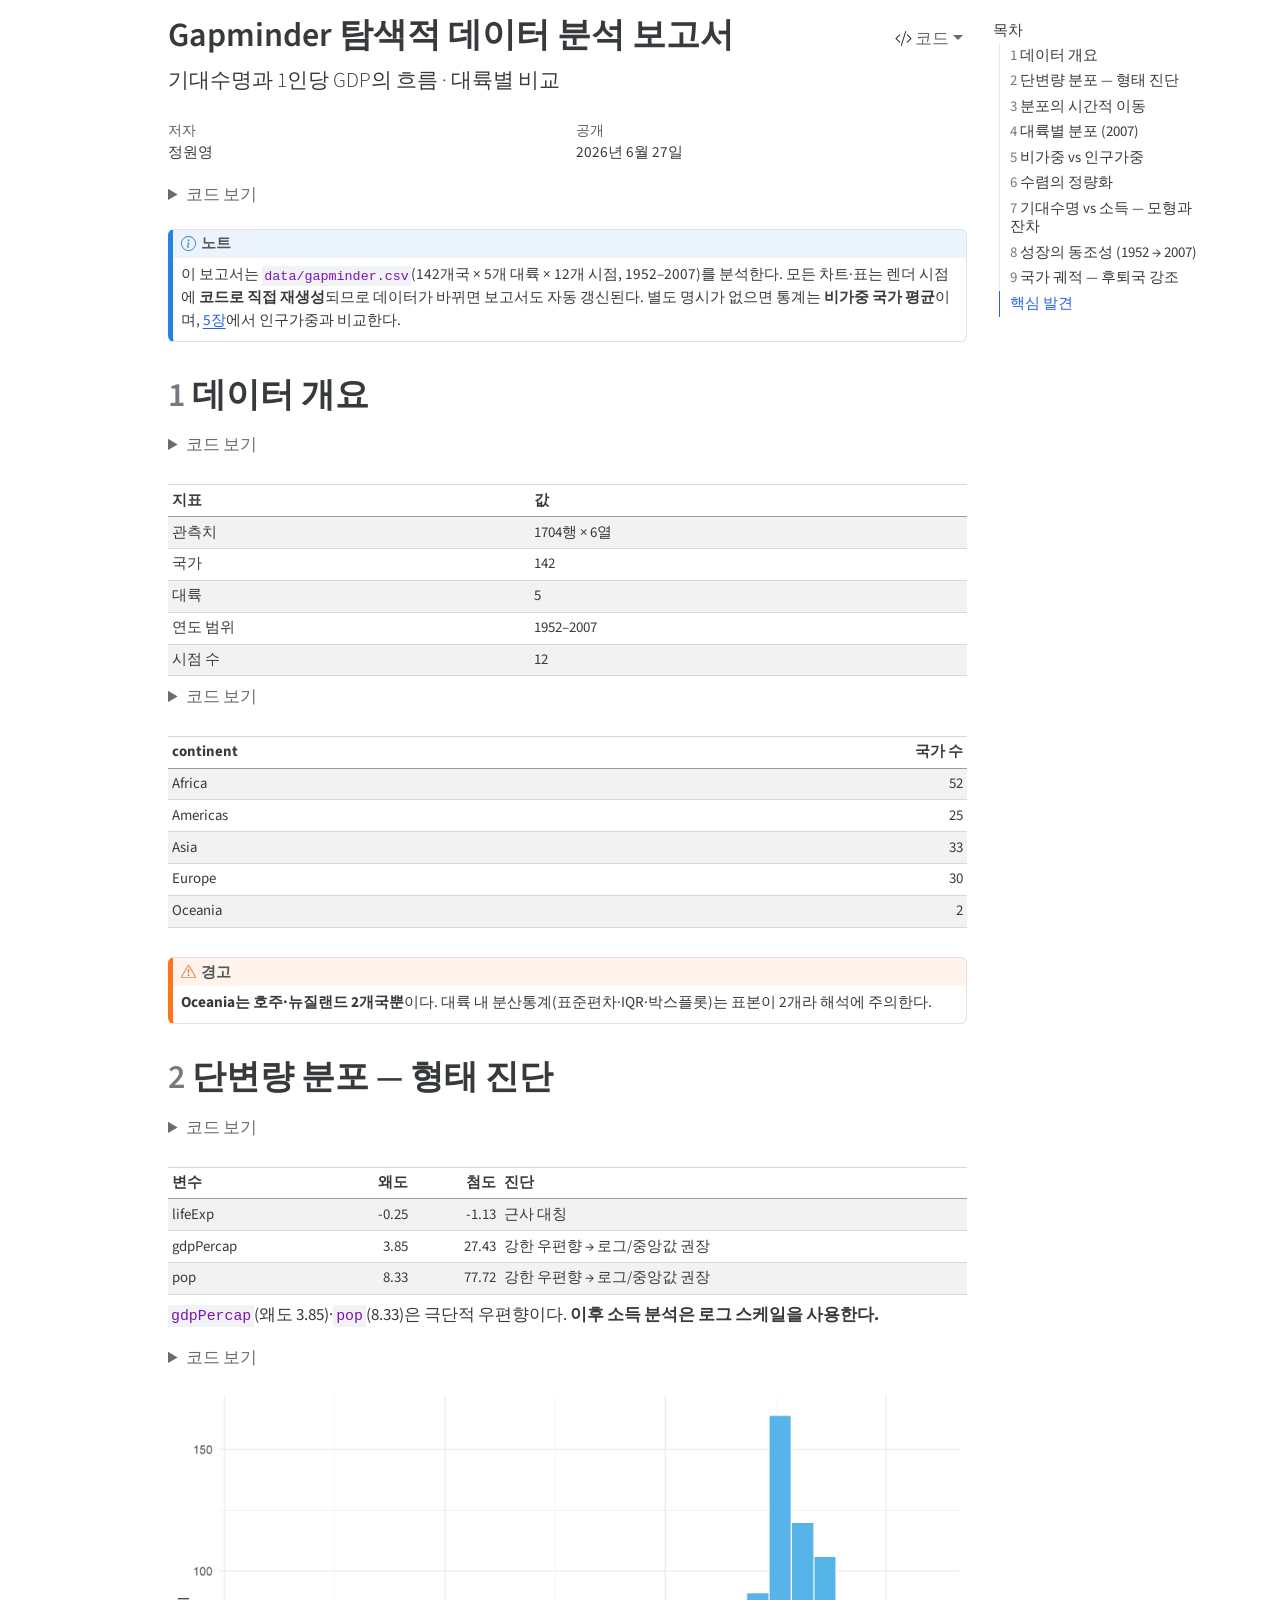
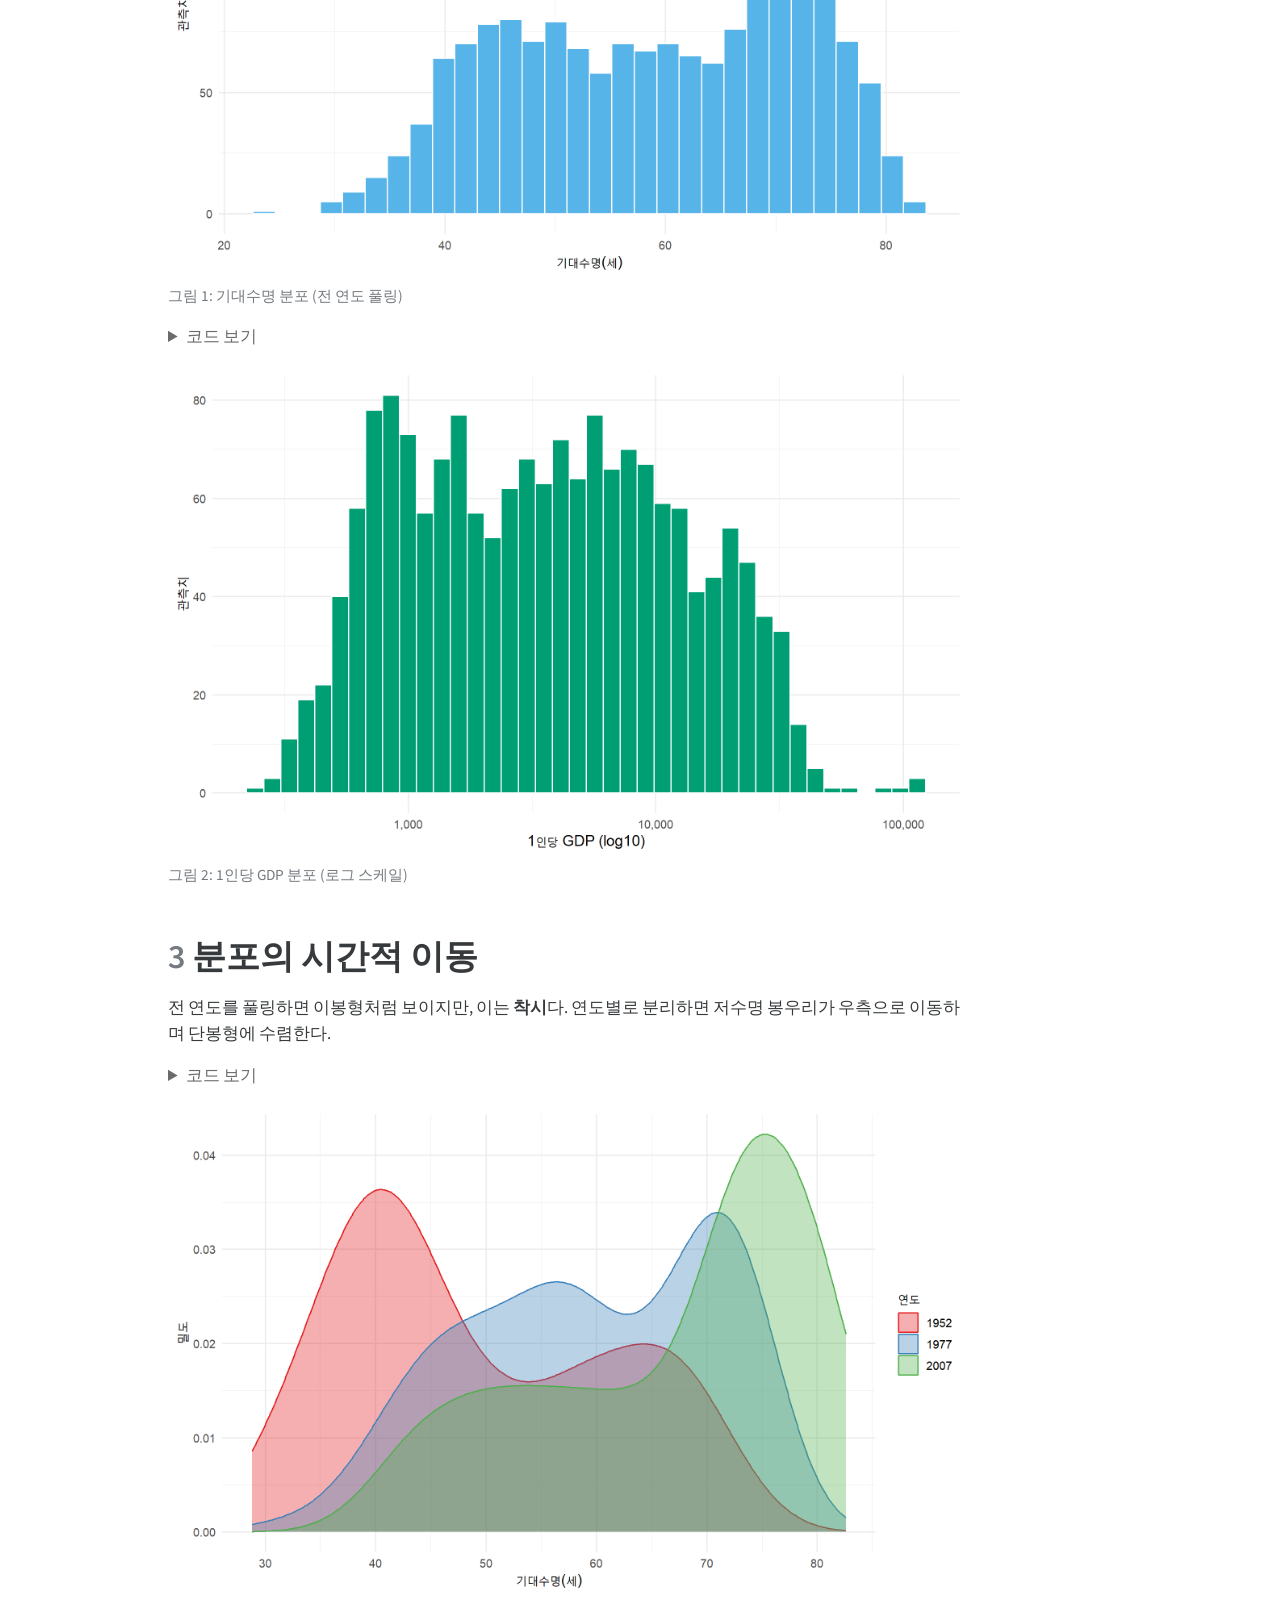
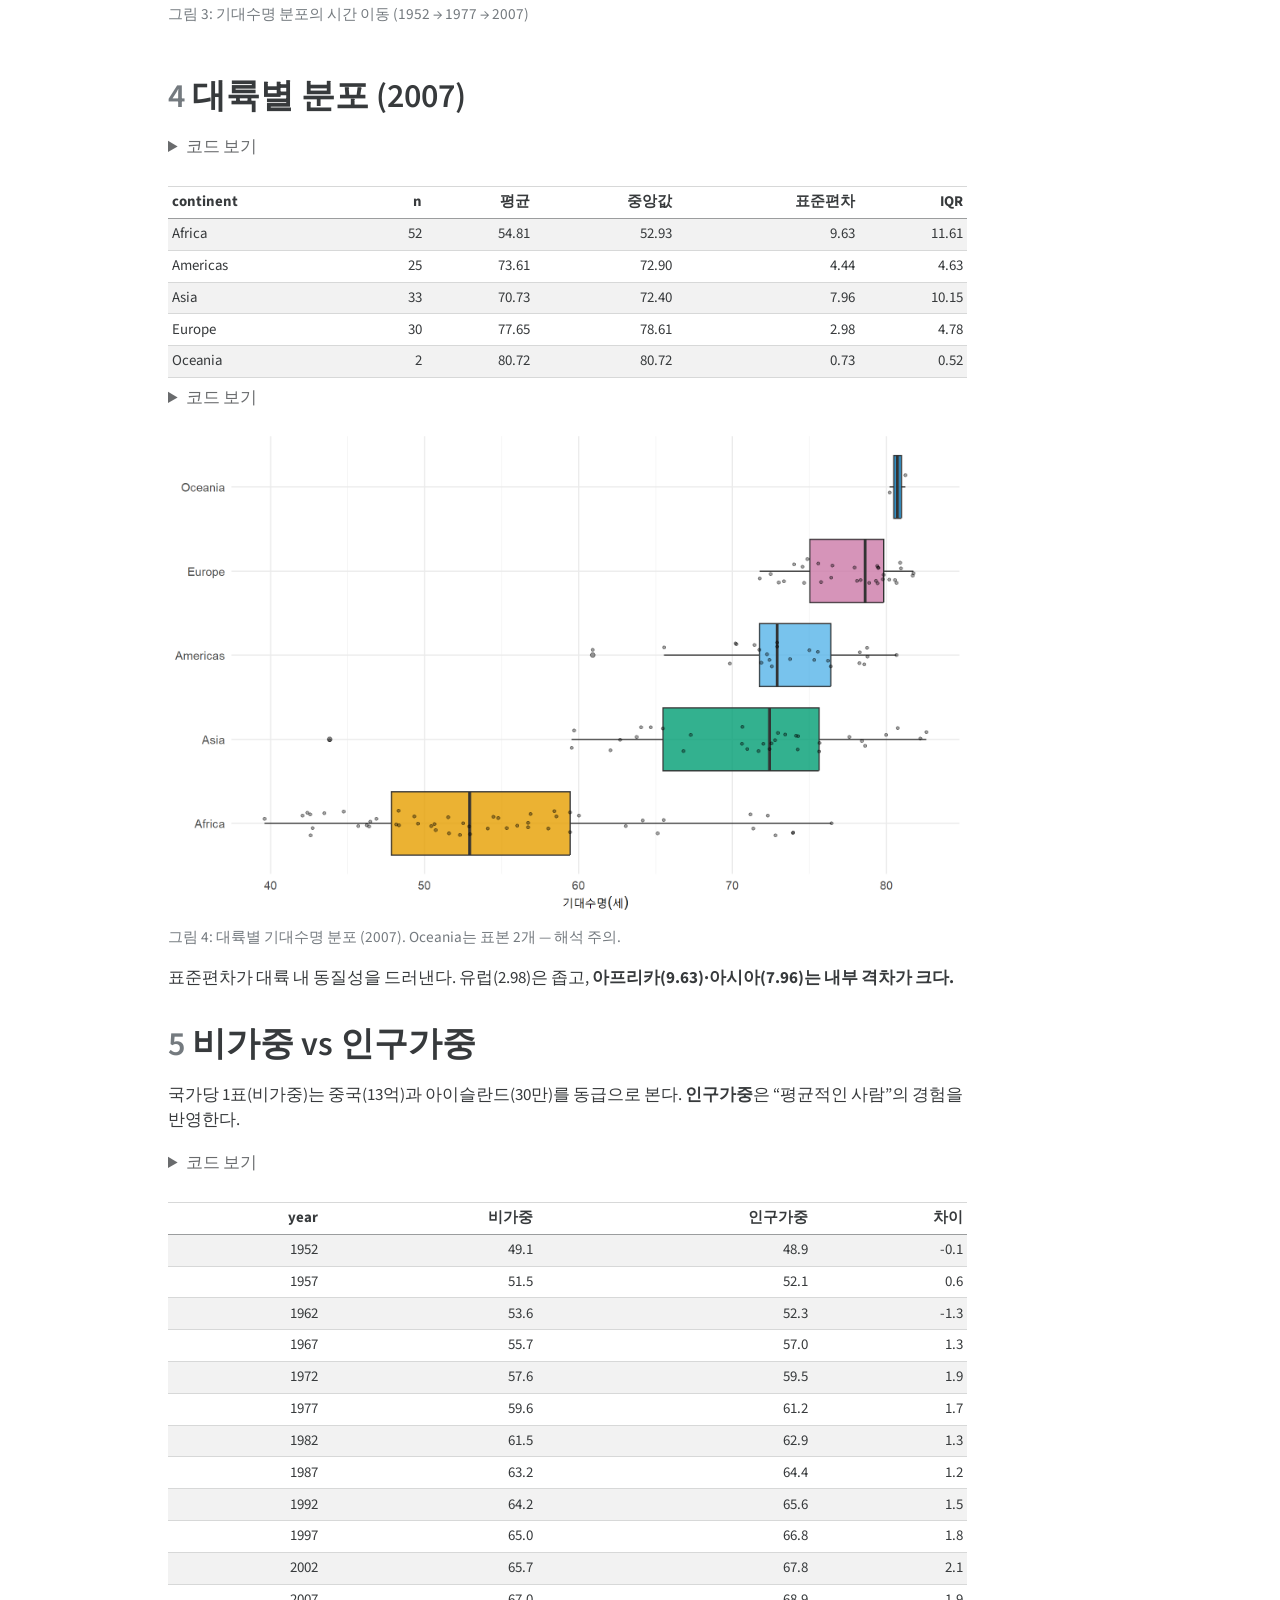
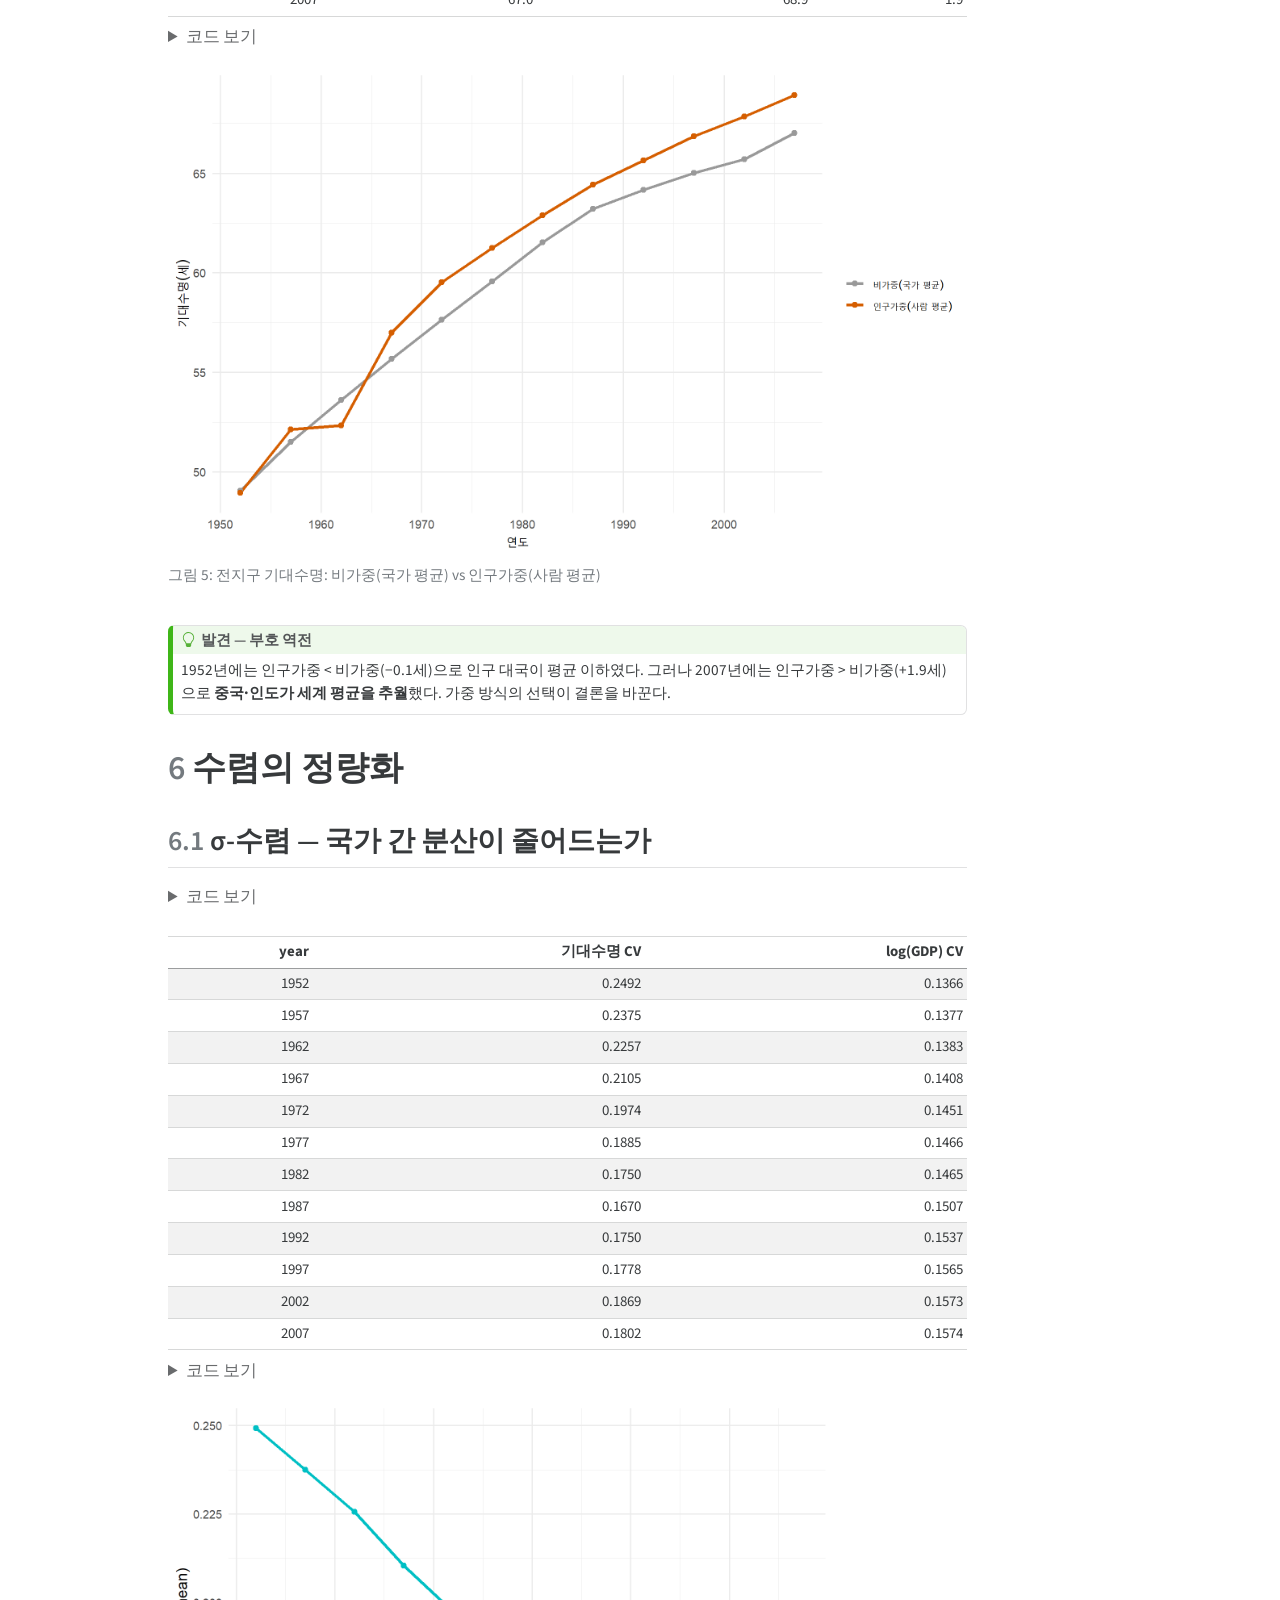
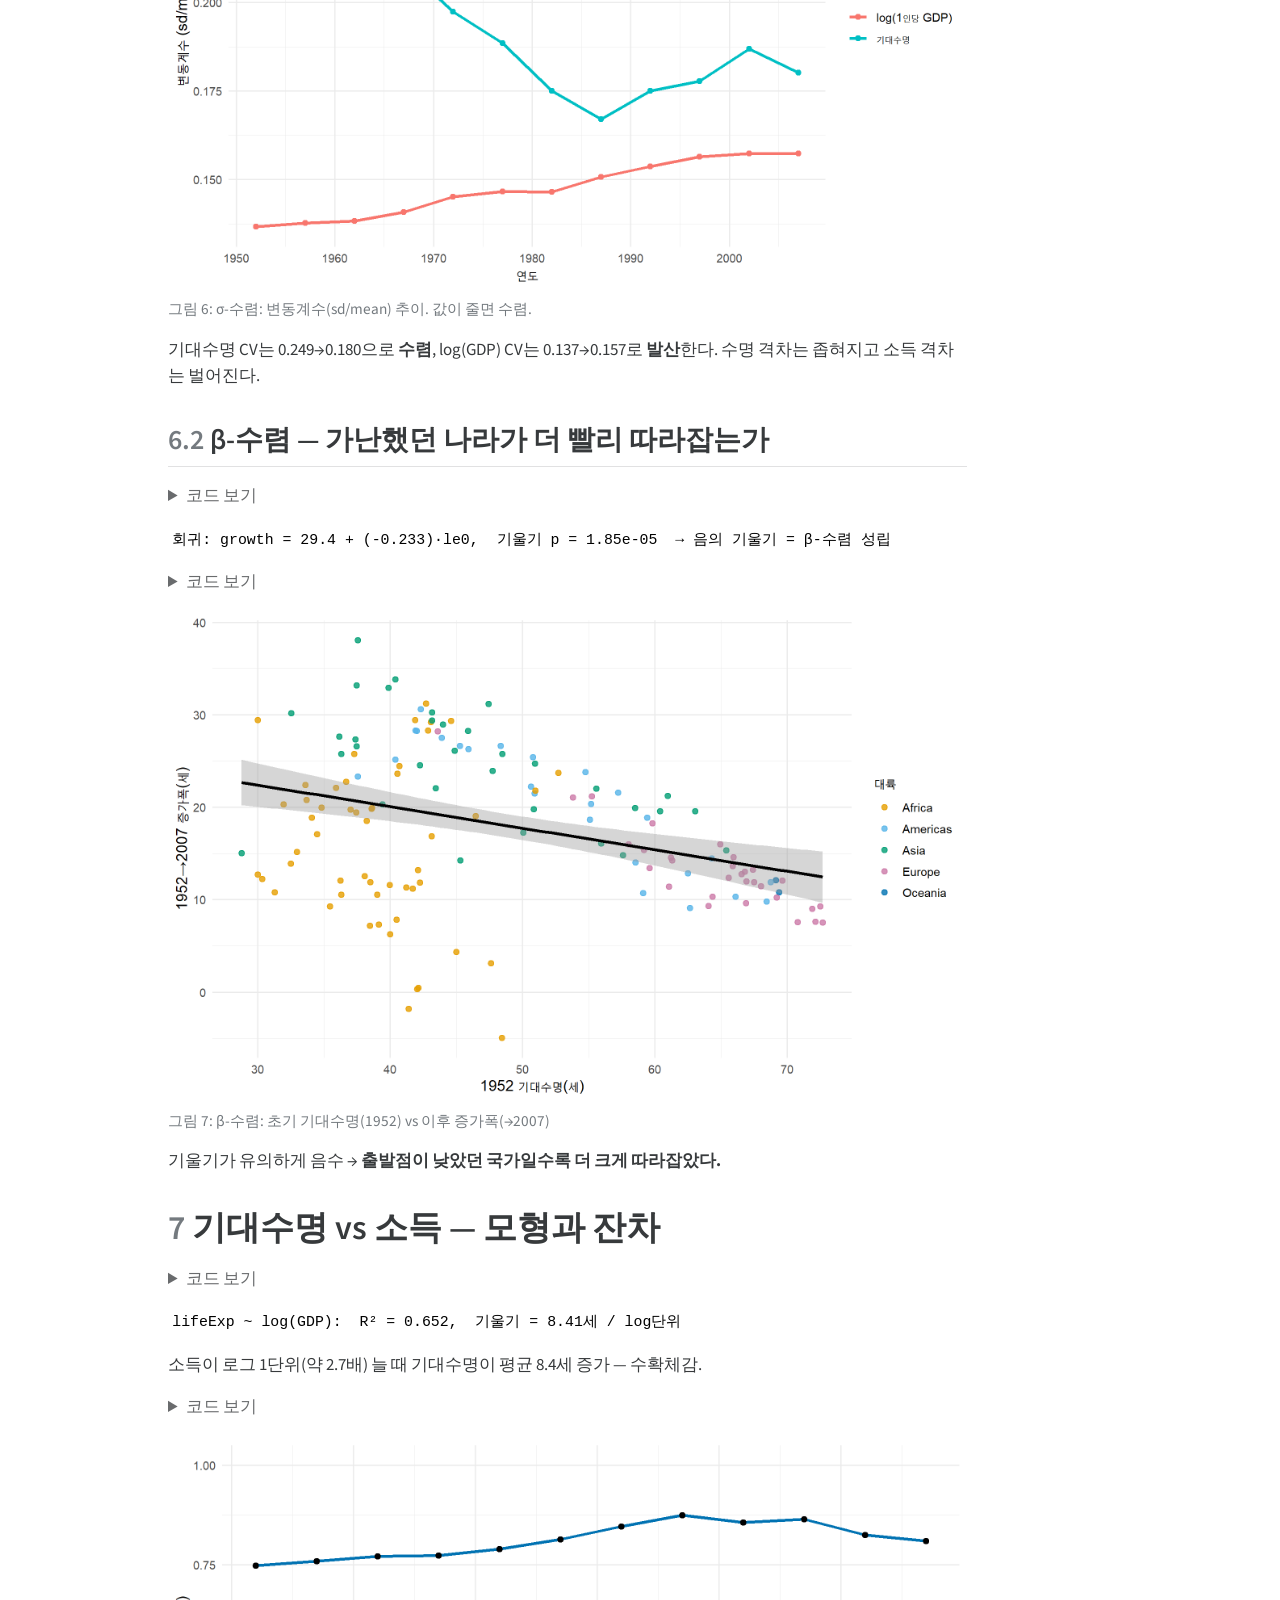
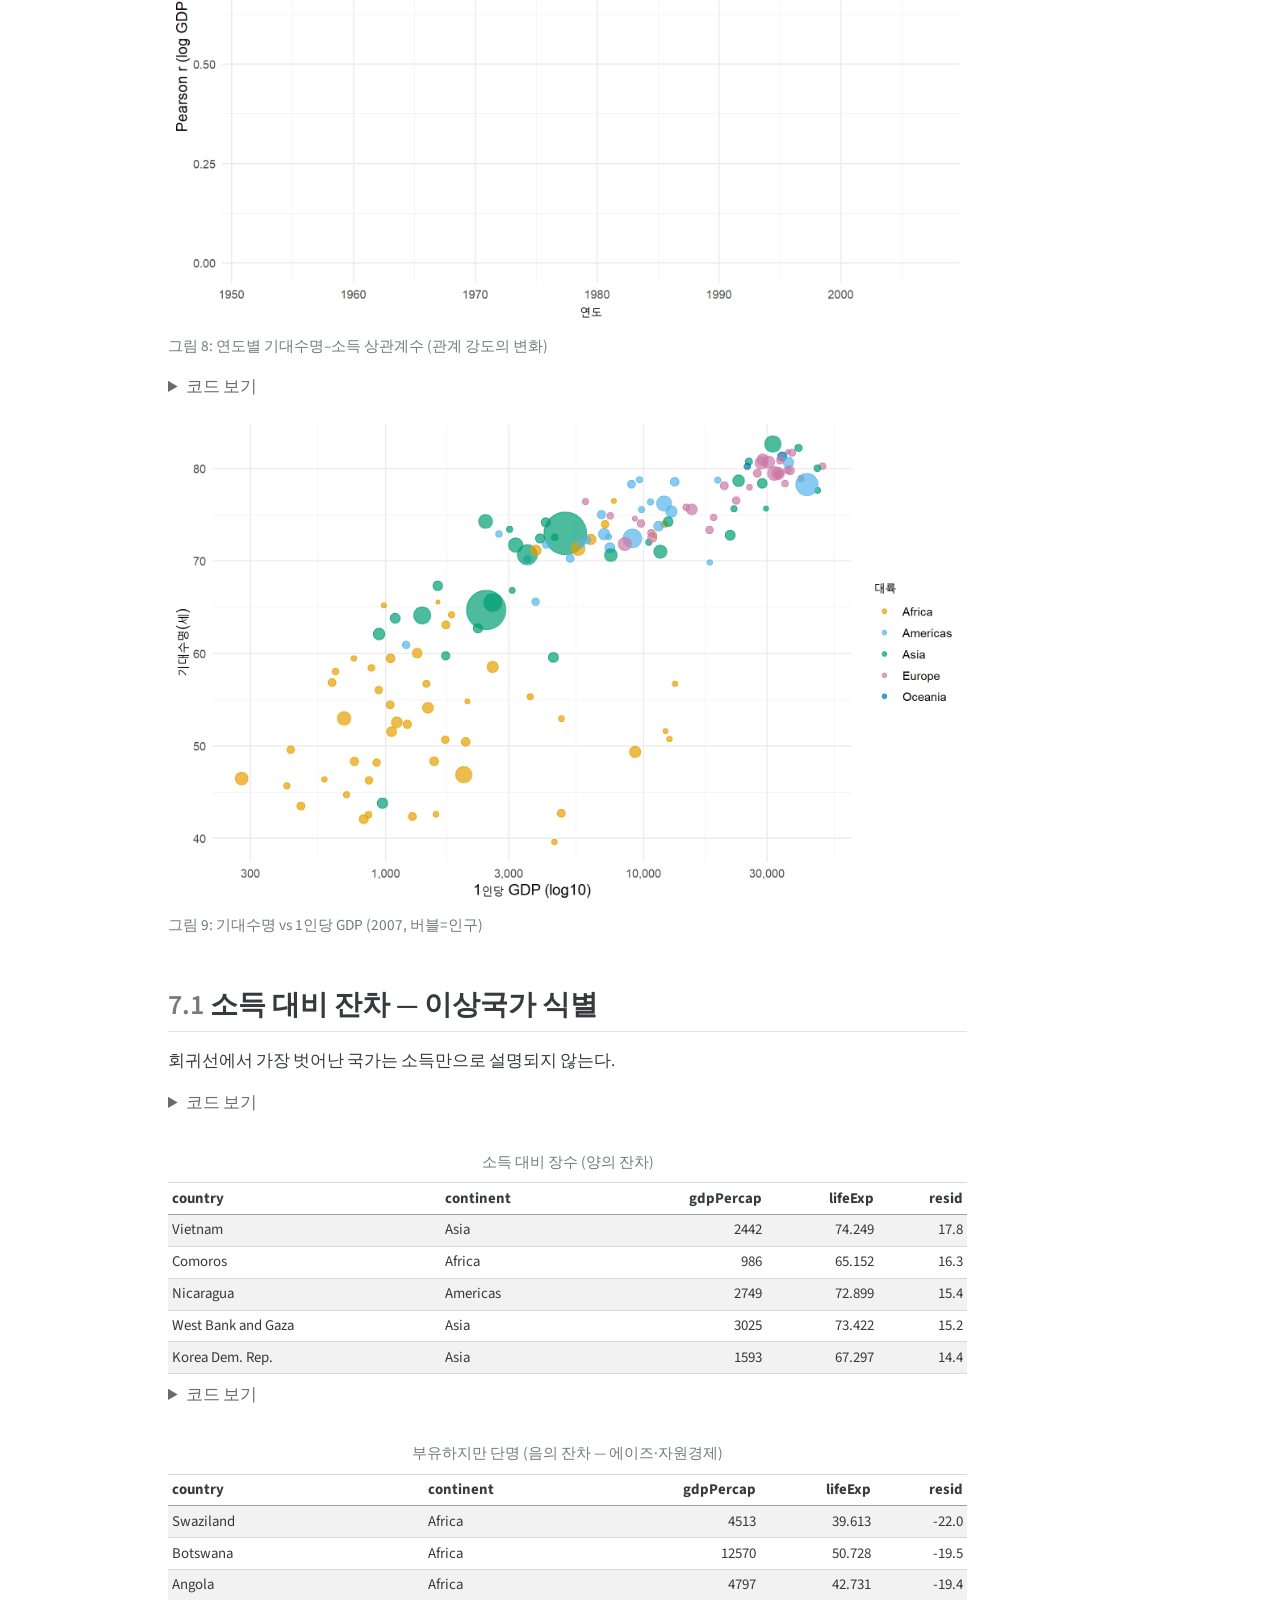
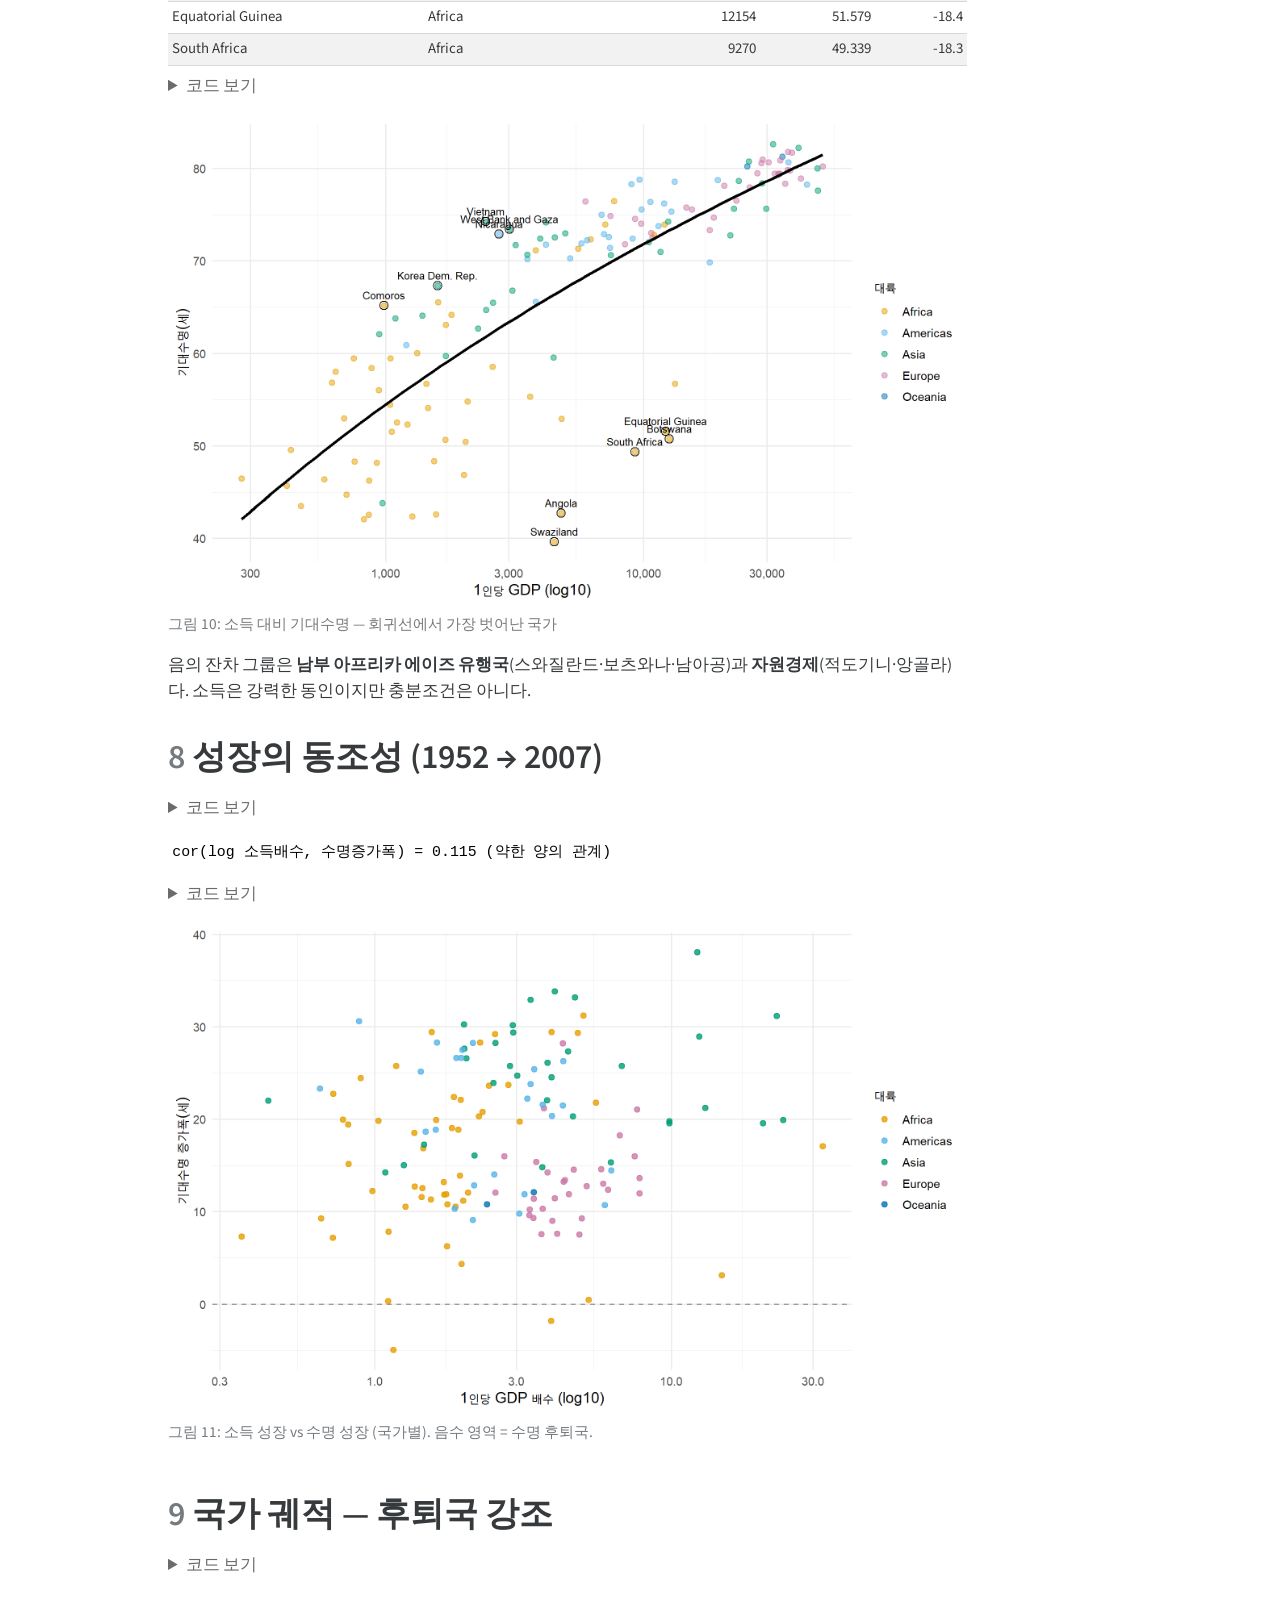
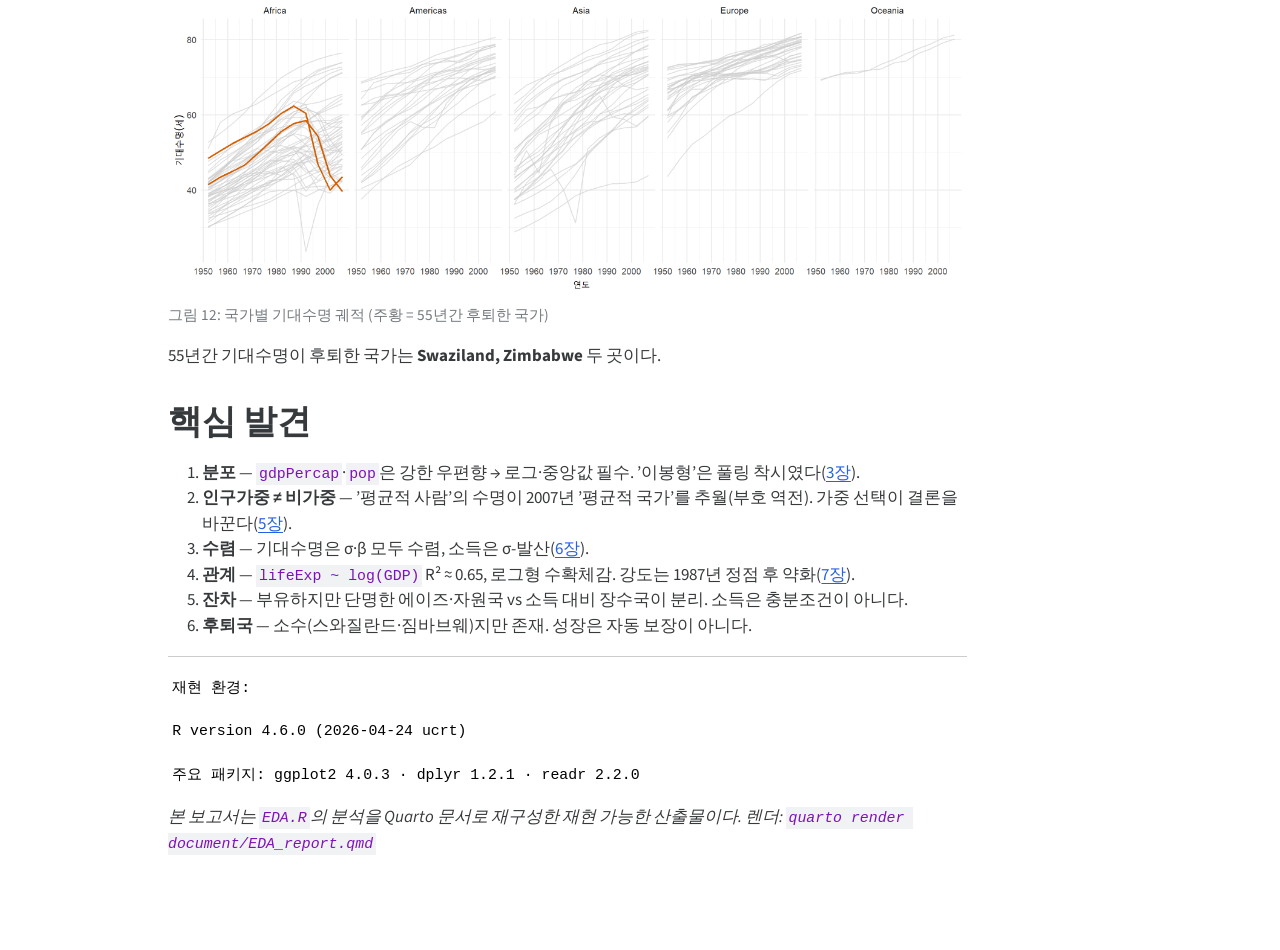
